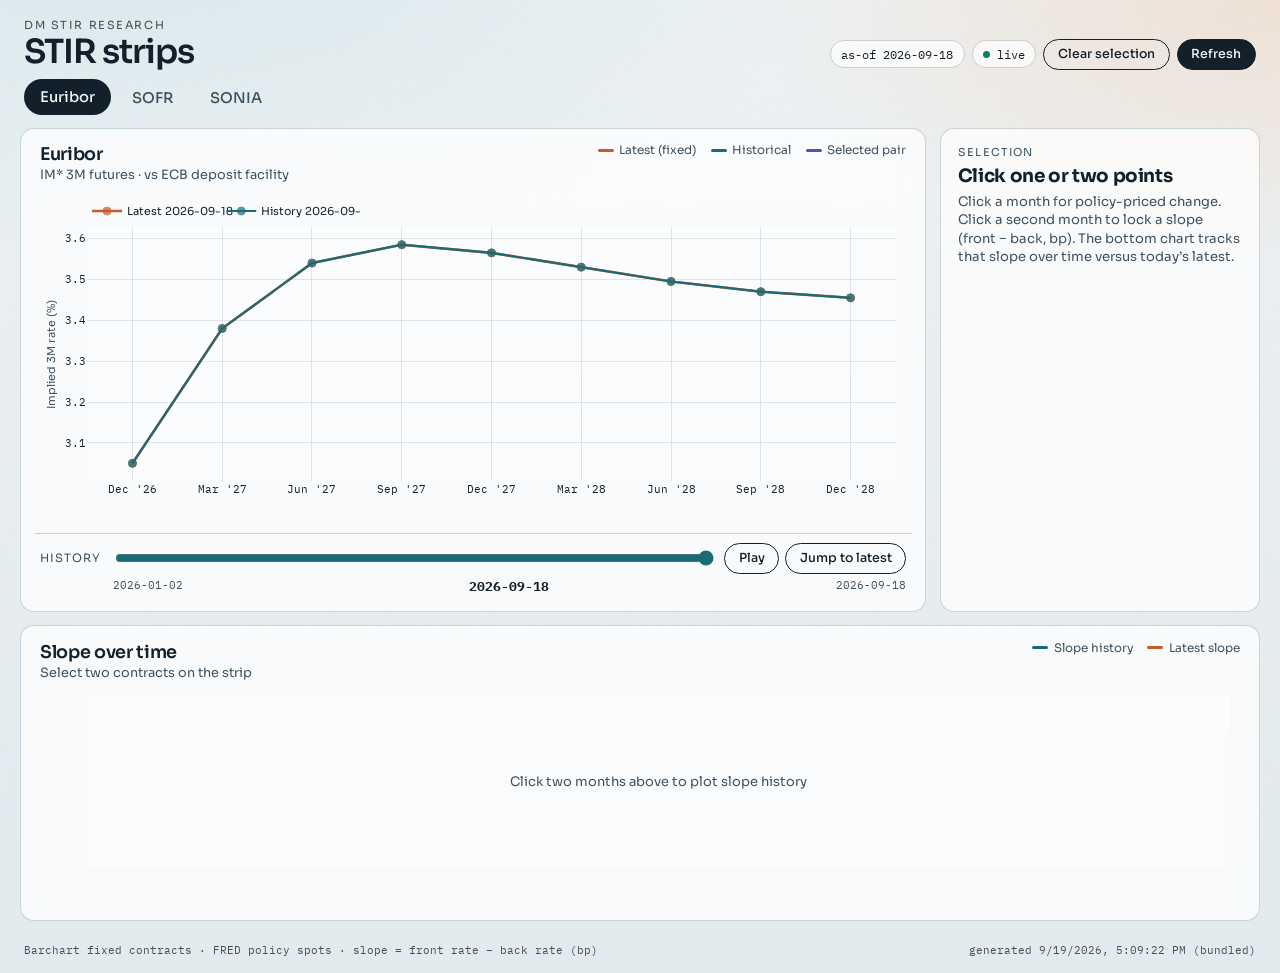
==== research/dashboard/stir-strips.html @ fd179f4f "Harden bundled dashboard; document working Cloudflare URLs only Co-authored-by: ALILODHI-cloud <ALIL" ====
<!DOCTYPE html>
<html lang="en">
<head>
  <meta charset="utf-8" />
  <meta name="viewport" content="width=device-width, initial-scale=1" />
  <title>STIR strips — live</title>
  <link rel="preconnect" href="https://fonts.googleapis.com" />
  <link rel="preconnect" href="https://fonts.gstatic.com" crossorigin />
  <link href="https://fonts.googleapis.com/css2?family=IBM+Plex+Mono:wght@400;500;600&family=Sora:wght@400;500;600;700&display=swap" rel="stylesheet" />
  <script src="https://cdn.plot.ly/plotly-2.35.2.min.js"></script>
<style>
:root {
  --ink: #12202c;
  --ink-soft: #3d5160;
  --paper: #eef2f4;
  --paper-2: #e3eaee;
  --line: #c5d0d8;
  --latest: #c45c26;
  --hist: #1a6b7a;
  --pair: #5b4db8;
  --accent: #0e7c66;
  --warn: #9b2c2c;
  --card: rgba(255, 255, 255, 0.72);
  --mono: "IBM Plex Mono", ui-monospace, monospace;
  --sans: "Sora", system-ui, sans-serif;
  --radius: 14px;
}

* { box-sizing: border-box; }

html, body {
  margin: 0;
  min-height: 100%;
  color: var(--ink);
  font-family: var(--sans);
  background:
    radial-gradient(1400px 700px at 8% -12%, #d7e8ec 0%, transparent 55%),
    radial-gradient(1100px 560px at 100% 0%, #f0e2d6 0%, transparent 48%),
    linear-gradient(180deg, var(--paper) 0%, var(--paper-2) 100%);
}

.grain {
  pointer-events: none;
  position: fixed;
  inset: 0;
  opacity: 0.035;
  background-image: url("data:image/svg+xml,%3Csvg viewBox='0 0 200 200' xmlns='http://www.w3.org/2000/svg'%3E%3Cfilter id='n'%3E%3CfeTurbulence type='fractalNoise' baseFrequency='0.85' numOctaves='4' stitchTiles='stitch'/%3E%3C/filter%3E%3Crect width='100%25' height='100%25' filter='url(%23n)'/%3E%3C/svg%3E");
  z-index: 0;
}

.top, .tabs, .stage, .foot { position: relative; z-index: 1; }

.top {
  display: flex;
  justify-content: space-between;
  align-items: flex-end;
  gap: 1.5rem;
  padding: 1.1rem 1.5rem 0.65rem;
}

.eyebrow {
  margin: 0 0 0.2rem;
  font-size: 0.7rem;
  letter-spacing: 0.14em;
  text-transform: uppercase;
  color: var(--ink-soft);
}

.brand-block h1 {
  margin: 0;
  font-size: clamp(1.6rem, 2.6vw, 2.2rem);
  font-weight: 600;
  letter-spacing: -0.03em;
  line-height: 1.05;
}

.top-meta { display: flex; gap: 0.45rem; align-items: center; flex-wrap: wrap; }

.pill {
  font-family: var(--mono);
  font-size: 0.72rem;
  padding: 0.35rem 0.65rem;
  border: 1px solid var(--line);
  border-radius: 999px;
  background: var(--card);
  backdrop-filter: blur(8px);
}

.pill.live { display: inline-flex; align-items: center; gap: 0.4rem; }
.pill.live .dot {
  width: 0.45rem; height: 0.45rem; border-radius: 50%;
  background: var(--accent);
  box-shadow: 0 0 0 0 rgba(14, 124, 102, 0.5);
  animation: pulse 2s infinite;
}
.pill.live.stale .dot { background: #b45309; animation: none; }

@keyframes pulse {
  0% { box-shadow: 0 0 0 0 rgba(14, 124, 102, 0.45); }
  70% { box-shadow: 0 0 0 8px rgba(14, 124, 102, 0); }
  100% { box-shadow: 0 0 0 0 rgba(14, 124, 102, 0); }
}

.btn {
  font-family: var(--sans);
  font-size: 0.78rem;
  font-weight: 500;
  border: 1px solid var(--ink);
  background: var(--ink);
  color: #f5f7f8;
  border-radius: 999px;
  padding: 0.4rem 0.85rem;
  cursor: pointer;
}
.btn:hover { opacity: 0.9; }
.btn.ghost { background: transparent; color: var(--ink); }
.btn:disabled { opacity: 0.4; cursor: default; }

.tabs {
  display: flex;
  gap: 0.3rem;
  padding: 0 1.5rem 0.75rem;
}

.tab {
  font-family: var(--sans);
  font-size: 0.92rem;
  font-weight: 500;
  border: none;
  background: transparent;
  color: var(--ink-soft);
  padding: 0.55rem 1rem;
  border-radius: 999px;
  cursor: pointer;
  transition: background 160ms ease, color 160ms ease, transform 160ms ease;
}
.tab:hover { color: var(--ink); background: rgba(255,255,255,0.45); }
.tab.active {
  background: var(--ink);
  color: #f3f6f7;
  transform: translateY(-1px);
}

/* Wide horizontal layout: strip | side, then slope full width */
.stage {
  display: grid;
  grid-template-columns: minmax(0, 1fr) 320px;
  grid-template-rows: auto auto;
  grid-template-areas:
    "strip side"
    "slope slope";
  gap: 0.85rem;
  padding: 0 1.25rem 1rem;
  width: 100%;
  max-width: none;
}

.strip-panel { grid-area: strip; }
.side { grid-area: side; }
.slope-panel { grid-area: slope; }

.chart-panel, .side {
  background: var(--card);
  border: 1px solid rgba(197, 208, 216, 0.9);
  border-radius: var(--radius);
  backdrop-filter: blur(10px);
}

.chart-panel {
  padding: 0.75rem 0.85rem 0.85rem;
  display: flex;
  flex-direction: column;
  min-height: 0;
}

.strip-panel { min-height: 460px; }
.slope-panel { min-height: 280px; }

.chart-head {
  display: flex;
  justify-content: space-between;
  align-items: flex-start;
  gap: 1rem;
  padding: 0.15rem 0.35rem 0.35rem;
}
.chart-head h2 {
  margin: 0;
  font-size: 1.1rem;
  font-weight: 600;
  letter-spacing: -0.02em;
}
.sub { margin: 0.15rem 0 0; color: var(--ink-soft); font-size: 0.8rem; }

.legend { display: flex; gap: 0.9rem; font-size: 0.74rem; color: var(--ink-soft); flex-wrap: wrap; }
.leg { display: inline-flex; align-items: center; gap: 0.35rem; }
.leg i { width: 1rem; height: 3px; border-radius: 2px; display: inline-block; }
.leg.latest i { background: var(--latest); }
.leg.hist i { background: var(--hist); }
.leg.pair i { background: var(--pair); }

.chart { flex: 1; min-height: 340px; width: 100%; }
.slope-chart { min-height: 220px; }

.slider-row {
  display: grid;
  grid-template-columns: auto 1fr auto;
  grid-template-areas:
    "label slider transport"
    ". dates dates";
  gap: 0.3rem 0.75rem;
  align-items: center;
  padding: 0.55rem 0.35rem 0.1rem;
  border-top: 1px solid var(--line);
  margin-top: 0.25rem;
}
.slider-row label {
  grid-area: label;
  font-size: 0.72rem;
  text-transform: uppercase;
  letter-spacing: 0.08em;
  color: var(--ink-soft);
}
#dateSlider { grid-area: slider; width: 100%; accent-color: var(--hist); }
.slider-dates {
  grid-area: dates;
  display: flex;
  justify-content: space-between;
  font-family: var(--mono);
  font-size: 0.7rem;
  color: var(--ink-soft);
}
.slider-dates strong { color: var(--ink); font-size: 0.8rem; }
.transport { grid-area: transport; display: flex; gap: 0.35rem; }

.side { padding: 1rem 1.05rem; overflow: auto; max-height: 560px; }
.side-eyebrow {
  margin: 0;
  font-size: 0.68rem;
  letter-spacing: 0.12em;
  text-transform: uppercase;
  color: var(--ink-soft);
}
.side h3 {
  margin: 0.3rem 0 0.4rem;
  font-size: 1.15rem;
  letter-spacing: -0.02em;
}
.side-hint { margin: 0; color: var(--ink-soft); font-size: 0.82rem; line-height: 1.4; }
.side-body.hidden { display: none; }
.side-body { margin-top: 0.85rem; animation: fadeIn 220ms ease; }

@keyframes fadeIn {
  from { opacity: 0; transform: translateY(6px); }
  to { opacity: 1; transform: none; }
}

.kv {
  display: grid;
  grid-template-columns: auto 1fr;
  gap: 0.3rem 0.7rem;
  font-size: 0.8rem;
  padding-bottom: 0.75rem;
  border-bottom: 1px solid var(--line);
  margin-bottom: 0.75rem;
}
.kv span { color: var(--ink-soft); }
.kv strong { font-family: var(--mono); font-weight: 500; text-align: right; font-size: 0.78rem; }

.block { margin-bottom: 0.85rem; }
.block h4 {
  margin: 0 0 0.4rem;
  font-size: 0.72rem;
  letter-spacing: 0.08em;
  text-transform: uppercase;
  color: var(--ink-soft);
}
.muted {
  font-family: var(--mono);
  text-transform: none;
  letter-spacing: 0;
  font-weight: 400;
  margin-left: 0.3rem;
}

.metric {
  display: flex;
  justify-content: space-between;
  gap: 0.75rem;
  padding: 0.28rem 0;
  font-size: 0.85rem;
}
.metric span { color: var(--ink-soft); }
.metric strong { font-family: var(--mono); font-weight: 500; }
.metric.accent strong { color: var(--hist); }
.metric.big { padding: 0.45rem 0; }
.metric.big strong { font-size: 1.25rem; letter-spacing: -0.02em; }

.block.delta {
  border-top: 1px solid var(--line);
  padding-top: 0.7rem;
}
.delta-note {
  margin: 0.3rem 0 0;
  font-size: 0.74rem;
  color: var(--ink-soft);
  line-height: 1.35;
}

.pos { color: var(--accent) !important; }
.neg { color: var(--warn) !important; }

.foot {
  display: flex;
  justify-content: space-between;
  gap: 1rem;
  padding: 0.35rem 1.5rem 1rem;
  font-size: 0.7rem;
  color: var(--ink-soft);
  font-family: var(--mono);
}

@media (max-width: 1100px) {
  .stage {
    grid-template-columns: 1fr;
    grid-template-areas:
      "strip"
      "side"
      "slope";
  }
  .side { max-height: none; }
}

</style>
</head>
<body>
  <div class="grain" aria-hidden="true"></div>
  <header class="top">
    <div class="brand-block">
      <p class="eyebrow">DM STIR research</p>
      <h1>STIR strips</h1>
    </div>
    <div class="top-meta">
      <div class="pill" id="asofPill">as-of —</div>
      <div class="pill live" id="livePill"><span class="dot"></span> live</div>
      <button type="button" class="btn ghost" id="clearSelBtn">Clear selection</button>
      <button type="button" class="btn" id="refreshBtn" title="Reload curves.json">Refresh</button>
    </div>
  </header>

  <nav class="tabs" role="tablist" aria-label="Curve">
    <button class="tab active" data-curve="EURIBOR" role="tab" aria-selected="true">Euribor</button>
    <button class="tab" data-curve="SOFR" role="tab" aria-selected="false">SOFR</button>
    <button class="tab" data-curve="SONIA" role="tab" aria-selected="false">SONIA</button>
  </nav>

  <main class="stage">
    <section class="chart-panel strip-panel">
      <div class="chart-head">
        <div>
          <h2 id="curveTitle">Euribor</h2>
          <p class="sub" id="curveSub">3M futures · rate %</p>
        </div>
        <div class="legend">
          <span class="leg latest"><i></i> Latest (fixed)</span>
          <span class="leg hist"><i></i> Historical</span>
          <span class="leg pair"><i></i> Selected pair</span>
        </div>
      </div>
      <div id="chart" class="chart"></div>
      <div class="slider-row">
        <label for="dateSlider">History</label>
        <input type="range" id="dateSlider" min="0" max="1" value="1" step="1" />
        <div class="slider-dates">
          <span id="sliderStart">—</span>
          <strong id="sliderDate">—</strong>
          <span id="sliderEnd">—</span>
        </div>
        <div class="transport">
          <button type="button" class="btn ghost" id="playBtn">Play</button>
          <button type="button" class="btn ghost" id="toLatestBtn">Jump to latest</button>
        </div>
      </div>
    </section>

    <aside class="side" id="sidePanel">
      <p class="side-eyebrow" id="sideEyebrow">Selection</p>
      <h3 id="sideTitle">Click one or two points</h3>
      <p class="side-hint" id="sideHint">
        Click a month for policy-priced change. Click a second month to lock a
        slope (front − back, bp). The bottom chart tracks that slope over time
        versus today’s latest.
      </p>

      <div id="sideSingle" class="side-body hidden">
        <div class="kv">
          <span>Symbol</span><strong id="kvSymbol">—</strong>
          <span>Contract</span><strong id="kvContract">—</strong>
          <span>Policy</span><strong id="kvPolicy">—</strong>
        </div>
        <div class="block">
          <h4>Latest <span id="blkLatestDate" class="muted"></span></h4>
          <div class="metric"><span>Implied 3M rate</span><strong id="mLatestRate">—</strong></div>
          <div class="metric"><span>Policy spot</span><strong id="mLatestSpot">—</strong></div>
          <div class="metric accent"><span>Cumul. vs policy</span><strong id="mLatestCumul">—</strong></div>
        </div>
        <div class="block">
          <h4>Historical <span id="blkHistDate" class="muted"></span></h4>
          <div class="metric"><span>Implied 3M rate</span><strong id="mHistRate">—</strong></div>
          <div class="metric"><span>Policy spot then</span><strong id="mHistSpot">—</strong></div>
          <div class="metric accent"><span>Cumul. vs policy then</span><strong id="mHistCumul">—</strong></div>
        </div>
        <div class="block delta">
          <h4>Δ priced change</h4>
          <div class="metric big"><span>Difference</span><strong id="mDiff">—</strong></div>
          <p class="delta-note" id="deltaNote"></p>
        </div>
      </div>

      <div id="sidePair" class="side-body hidden">
        <div class="kv">
          <span>Front</span><strong id="kvFront">—</strong>
          <span>Back</span><strong id="kvBack">—</strong>
          <span>Convention</span><strong>front − back (bp)</strong>
        </div>
        <div class="block">
          <h4>Slope on latest curve <span id="blkSlopeLatestDate" class="muted"></span></h4>
          <div class="metric big"><span>Latest slope</span><strong id="mSlopeLatest">—</strong></div>
        </div>
        <div class="block">
          <h4>Slope on historical date <span id="blkSlopeHistDate" class="muted"></span></h4>
          <div class="metric big"><span>Historical slope</span><strong id="mSlopeHist">—</strong></div>
        </div>
        <div class="block delta">
          <h4>Δ slope (latest − historical)</h4>
          <div class="metric big"><span>Change</span><strong id="mSlopeDiff">—</strong></div>
          <p class="delta-note" id="slopeNote"></p>
        </div>
      </div>
    </aside>

    <section class="chart-panel slope-panel">
      <div class="chart-head">
        <div>
          <h2 id="slopeTitle">Slope over time</h2>
          <p class="sub" id="slopeSub">Select two contracts on the strip</p>
        </div>
        <div class="legend">
          <span class="leg hist"><i></i> Slope history</span>
          <span class="leg latest"><i></i> Latest slope</span>
        </div>
      </div>
      <div id="slopeChart" class="chart slope-chart"></div>
    </section>
  </main>

  <footer class="foot">
    <span id="footSource">Barchart fixed contracts · FRED policy spots · slope = front rate − back rate (bp)</span>
    <span id="footUpdated">—</span>
  </footer>
<script type="application/json" id="embedded-curves">{"generated_at":"2026-09-19T17:09:22.629319+00:00","asof":"2026-09-18","curves":{"SOFR":{"root":"SQ","label":"SOFR","policy_name":"SOFR overnight","policy_id":"SOFR","contracts":["U26","V26","X26","Z26","H27","M27","U27","Z27","H28","M28","U28","Z28"],"symbols":{"U26":"SQU26","V26":"SQV26","X26":"SQX26","Z26":"SQZ26","H27":"SQH27","M27":"SQM27","U27":"SQU27","Z27":"SQZ27","H28":"SQH28","M28":"SQM28","U28":"SQU28","Z28":"SQZ28"},"sessions":["2026-01-02","2026-01-05","2026-01-06","2026-01-07","2026-01-08","2026-01-09","2026-01-12","2026-01-13","2026-01-14","2026-01-15","2026-01-16","2026-01-20","2026-01-21","2026-01-22","2026-01-23","2026-01-26","2026-01-27","2026-01-28","2026-01-29","2026-01-30","2026-02-02","2026-02-03","2026-02-04","2026-02-05","2026-02-06","2026-02-09","2026-02-10","2026-02-11","2026-02-12","2026-02-13","2026-02-17","2026-02-18","2026-02-19","2026-02-20","2026-02-23","2026-02-24","2026-02-25","2026-02-26","2026-02-27","2026-03-02","2026-03-03","2026-03-04","2026-03-05","2026-03-06","2026-03-09","2026-03-10","2026-03-11","2026-03-12","2026-03-13","2026-03-16","2026-03-17","2026-03-18","2026-03-19","2026-03-20","2026-03-23","2026-03-24","2026-03-25","2026-03-26","2026-03-27","2026-03-30","2026-03-31","2026-04-01","2026-04-02","2026-04-03","2026-04-06","2026-04-07","2026-04-08","2026-04-09","2026-04-10","2026-04-13","2026-04-14","2026-04-15","2026-04-16","2026-04-17","2026-04-20","2026-04-21","2026-04-22","2026-04-23","2026-04-24","2026-04-27","2026-04-28","2026-04-29","2026-04-30","2026-05-01","2026-05-04","2026-05-05","2026-05-06","2026-05-07","2026-05-08","2026-05-11","2026-05-12","2026-05-13","2026-05-14","2026-05-15","2026-05-18","2026-05-19","2026-05-20","2026-05-21","2026-05-22","2026-05-26","2026-05-27","2026-05-28","2026-05-29","2026-06-01","2026-06-02","2026-06-03","2026-06-04","2026-06-05","2026-06-08","2026-06-09","2026-06-10","2026-06-11","2026-06-12","2026-06-15","2026-06-16","2026-06-17","2026-06-18","2026-06-22","2026-06-23","2026-06-24","2026-06-25","2026-06-26","2026-06-29","2026-06-30","2026-07-01","2026-07-02","2026-07-06","2026-07-07","2026-07-08","2026-07-09","2026-07-10","2026-07-13","2026-07-14","2026-07-15","2026-07-16","2026-07-17","2026-07-20","2026-07-21","2026-07-22","2026-07-23","2026-07-24","2026-07-27","2026-07-28","2026-07-29","2026-07-30","2026-07-31","2026-08-03","2026-08-04","2026-08-05","2026-08-06","2026-08-07","2026-08-10","2026-08-11","2026-08-12","2026-08-13","2026-08-14","2026-08-17","2026-08-18","2026-08-19","2026-08-20","2026-08-21","2026-08-24","2026-08-25","2026-08-26","2026-08-27","2026-08-28","2026-08-31","2026-09-01","2026-09-02","2026-09-03","2026-09-04","2026-09-08","2026-09-09","2026-09-10","2026-09-11","2026-09-14","2026-09-15","2026-09-16","2026-09-17","2026-09-18"],"asof":"2026-09-18","spot":{"2026-01-02":3.75,"2026-01-05":3.7,"2026-01-06":3.66,"2026-01-07":3.65,"2026-01-08":3.64,"2026-01-09":3.64,"2026-01-12":3.64,"2026-01-13":3.65,"2026-01-14":3.64,"2026-01-15":3.66,"2026-01-16":3.65,"2026-01-20":3.64,"2026-01-21":3.63,"2026-01-22":3.64,"2026-01-23":3.65,"2026-01-26":3.66,"2026-01-27":3.66,"2026-01-28":3.64,"2026-01-29":3.65,"2026-01-30":3.68,"2026-02-02":3.69,"2026-02-03":3.69,"2026-02-04":3.65,"2026-02-05":3.65,"2026-02-06":3.64,"2026-02-09":3.63,"2026-02-10":3.65,"2026-02-11":3.65,"2026-02-12":3.65,"2026-02-13":3.66,"2026-02-17":3.71,"2026-02-18":3.73,"2026-02-19":3.67,"2026-02-20":3.66,"2026-02-23":3.66,"2026-02-24":3.67,"2026-02-25":3.67,"2026-02-26":3.67,"2026-02-27":3.68,"2026-03-02":3.71,"2026-03-03":3.7,"2026-03-04":3.67,"2026-03-05":3.66,"2026-03-06":3.65,"2026-03-09":3.65,"2026-03-10":3.64,"2026-03-11":3.64,"2026-03-12":3.65,"2026-03-13":3.65,"2026-03-16":3.7,"2026-03-17":3.65,"2026-03-18":3.62,"2026-03-19":3.62,"2026-03-20":3.62,"2026-03-23":3.62,"2026-03-24":3.63,"2026-03-25":3.64,"2026-03-26":3.65,"2026-03-27":3.63,"2026-03-30":3.63,"2026-03-31":3.68,"2026-04-01":3.65,"2026-04-02":3.66,"2026-04-03":null,"2026-04-06":3.65,"2026-04-07":3.62,"2026-04-08":3.59,"2026-04-09":3.57,"2026-04-10":3.61,"2026-04-13":3.63,"2026-04-14":3.66,"2026-04-15":3.72,"2026-04-16":3.67,"2026-04-17":3.65,"2026-04-20":3.63,"2026-04-21":3.63,"2026-04-22":3.64,"2026-04-23":3.65,"2026-04-24":3.66,"2026-04-27":3.66,"2026-04-28":3.64,"2026-04-29":3.63,"2026-04-30":3.66,"2026-05-01":3.64,"2026-05-04":3.63,"2026-05-05":3.62,"2026-05-06":3.61,"2026-05-07":3.6,"2026-05-08":3.6,"2026-05-11":3.6,"2026-05-12":3.6,"2026-05-13":3.59,"2026-05-14":3.56,"2026-05-15":3.55,"2026-05-18":3.53,"2026-05-19":3.51,"2026-05-20":3.5,"2026-05-21":3.51,"2026-05-22":3.55,"2026-05-26":3.63,"2026-05-27":3.63,"2026-05-28":3.62,"2026-05-29":3.63,"2026-06-01":3.65,"2026-06-02":3.63,"2026-06-03":3.61,"2026-06-04":3.62,"2026-06-05":3.63,"2026-06-08":3.63,"2026-06-09":3.6,"2026-06-10":3.59,"2026-06-11":3.6,"2026-06-12":3.65,"2026-06-15":3.69,"2026-06-16":3.63,"2026-06-17":3.63,"2026-06-18":3.62,"2026-06-22":3.61,"2026-06-23":3.62,"2026-06-24":3.62,"2026-06-25":3.64,"2026-06-26":3.62,"2026-06-29":3.62,"2026-06-30":3.68,"2026-07-01":3.66,"2026-07-02":3.64,"2026-07-06":3.63,"2026-07-07":3.62,"2026-07-08":3.58,"2026-07-09":3.53,"2026-07-10":3.55,"2026-07-13":3.6,"2026-07-14":3.63,"2026-07-15":3.64,"2026-07-16":3.62,"2026-07-17":3.59,"2026-07-20":3.57,"2026-07-21":3.61,"2026-07-22":3.62,"2026-07-23":3.64,"2026-07-24":3.64,"2026-07-27":3.64,"2026-07-28":3.65,"2026-07-29":3.65,"2026-07-30":3.65,"2026-07-31":3.66,"2026-08-03":3.65,"2026-08-04":3.66,"2026-08-05":3.64,"2026-08-06":3.65,"2026-08-07":3.62,"2026-08-10":3.63,"2026-08-11":3.64,"2026-08-12":3.62,"2026-08-13":3.62,"2026-08-14":3.62,"2026-08-17":3.66,"2026-08-18":3.65,"2026-08-19":3.62,"2026-08-20":3.63,"2026-08-21":3.65,"2026-08-24":3.65,"2026-08-25":3.66,"2026-08-26":3.64,"2026-08-27":3.64,"2026-08-28":3.65,"2026-08-31":3.68,"2026-09-01":3.66,"2026-09-02":3.65,"2026-09-03":3.66,"2026-09-04":3.65,"2026-09-08":3.64,"2026-09-09":3.64,"2026-09-10":3.62,"2026-09-11":3.62,"2026-09-14":3.62,"2026-09-15":3.64,"2026-09-16":3.62,"2026-09-17":3.85,"2026-09-18":3.85},"rates":{"2026-01-02":{"U26":3.16,"Z26":3.115,"H27":3.125,"M27":3.16,"U27":3.215,"Z27":3.28,"H28":3.345,"M28":3.41,"U28":3.465,"Z28":3.52},"2026-01-05":{"U26":3.145,"Z26":3.095,"H27":3.1,"M27":3.135,"U27":3.185,"Z27":3.25,"H28":3.315,"M28":3.375,"U28":3.435,"Z28":3.49},"2026-01-06":{"U26":3.175,"Z26":3.12,"H27":3.12,"M27":3.15,"U27":3.2,"Z27":3.26,"H28":3.32,"M28":3.38,"U28":3.435,"Z28":3.49},"2026-01-07":{"U26":3.17,"Z26":3.11,"H27":3.11,"M27":3.135,"U27":3.18,"Z27":3.235,"H28":3.295,"M28":3.35,"U28":3.405,"Z28":3.455},"2026-01-08":{"U26":3.19,"Z26":3.13,"H27":3.135,"M27":3.165,"U27":3.215,"Z27":3.275,"H28":3.335,"M28":3.395,"U28":3.45,"Z28":3.505},"2026-01-09":{"U26":3.245,"Z26":3.185,"H27":3.185,"M27":3.215,"U27":3.26,"Z27":3.315,"H28":3.37,"M28":3.425,"U28":3.475,"Z28":3.52},"2026-01-12":{"U26":3.26,"Z26":3.19,"H27":3.19,"M27":3.22,"U27":3.27,"Z27":3.325,"H28":3.38,"M28":3.435,"U28":3.49,"Z28":3.54},"2026-01-13":{"U26":3.245,"Z26":3.17,"H27":3.165,"M27":3.19,"U27":3.235,"Z27":3.29,"H28":3.345,"M28":3.4,"U28":3.455,"Z28":3.505},"2026-01-14":{"U26":3.23,"Z26":3.155,"H27":3.145,"M27":3.17,"U27":3.21,"Z27":3.26,"H28":3.32,"M28":3.375,"U28":3.425,"Z28":3.475},"2026-01-15":{"U26":3.29,"Z26":3.225,"H27":3.22,"M27":3.245,"U27":3.285,"Z27":3.33,"H28":3.38,"M28":3.43,"U28":3.48,"Z28":3.525},"2026-01-16":{"U26":3.325,"Z26":3.265,"H27":3.27,"M27":3.3,"U27":3.34,"Z27":3.39,"H28":3.445,"M28":3.5,"U28":3.55,"Z28":3.595},"2026-01-20":{"U26":3.305,"Z26":3.25,"H27":3.26,"M27":3.295,"U27":3.34,"Z27":3.395,"H28":3.455,"M28":3.515,"U28":3.57,"Z28":3.62},"2026-01-21":{"U26":3.32,"Z26":3.265,"H27":3.27,"M27":3.3,"U27":3.345,"Z27":3.395,"H28":3.45,"M28":3.505,"U28":3.555,"Z28":3.6},"2026-01-22":{"U26":3.335,"Z26":3.285,"H27":3.295,"M27":3.325,"U27":3.365,"Z27":3.415,"H28":3.47,"M28":3.52,"U28":3.57,"Z28":3.62},"2026-01-23":{"U26":3.32,"Z26":3.265,"H27":3.275,"M27":3.31,"U27":3.355,"Z27":3.405,"H28":3.46,"M28":3.51,"U28":3.56,"Z28":3.61},"2026-01-26":{"U26":3.31,"Z26":3.25,"H27":3.26,"M27":3.295,"U27":3.34,"Z27":3.385,"H28":3.435,"M28":3.49,"U28":3.54,"Z28":3.585},"2026-01-27":{"U26":3.28,"Z26":3.22,"H27":3.23,"M27":3.265,"U27":3.31,"Z27":3.36,"H28":3.415,"M28":3.475,"U28":3.53,"Z28":3.58},"2026-01-28":{"U26":3.3,"Z26":3.24,"H27":3.25,"M27":3.285,"U27":3.33,"Z27":3.38,"H28":3.44,"M28":3.495,"U28":3.55,"Z28":3.605},"2026-01-29":{"U26":3.275,"Z26":3.21,"H27":3.215,"M27":3.245,"U27":3.285,"Z27":3.33,"H28":3.385,"M28":3.445,"U28":3.5,"Z28":3.55},"2026-01-30":{"U26":3.245,"Z26":3.175,"H27":3.18,"M27":3.21,"U27":3.255,"Z27":3.305,"H28":3.365,"M28":3.425,"U28":3.485,"Z28":3.54},"2026-02-02":{"U26":3.285,"Z26":3.22,"H27":3.23,"M27":3.26,"U27":3.305,"Z27":3.355,"H28":3.41,"M28":3.47,"U28":3.525,"Z28":3.58},"2026-02-03":{"U26":3.29,"Z26":3.225,"H27":3.235,"M27":3.265,"U27":3.31,"Z27":3.36,"H28":3.415,"M28":3.475,"U28":3.53,"Z28":3.585},"2026-02-04":{"U26":3.28,"Z26":3.21,"H27":3.215,"M27":3.25,"U27":3.295,"Z27":3.345,"H28":3.405,"M28":3.465,"U28":3.525,"Z28":3.58},"2026-02-05":{"U26":3.195,"Z26":3.125,"H27":3.13,"M27":3.16,"U27":3.2,"Z27":3.25,"H28":3.31,"M28":3.375,"U28":3.435,"Z28":3.49},"2026-02-06":{"U26":3.21,"Z26":3.135,"H27":3.14,"M27":3.17,"U27":3.215,"Z27":3.265,"H28":3.325,"M28":3.385,"U28":3.445,"Z28":3.5},"2026-02-09":{"U26":3.195,"Z26":3.12,"H27":3.125,"M27":3.155,"U27":3.195,"Z27":3.245,"H28":3.305,"M28":3.365,"U28":3.42,"Z28":3.475},"2026-02-10":{"U26":3.175,"Z26":3.095,"H27":3.09,"M27":3.115,"U27":3.15,"Z27":3.195,"H28":3.25,"M28":3.31,"U28":3.37,"Z28":3.425},"2026-02-11":{"U26":3.245,"Z26":3.16,"H27":3.145,"M27":3.16,"U27":3.195,"Z27":3.24,"H28":3.295,"M28":3.355,"U28":3.41,"Z28":3.46},"2026-02-12":{"U26":3.21,"Z26":3.105,"H27":3.08,"M27":3.09,"U27":3.115,"Z27":3.155,"H28":3.205,"M28":3.26,"U28":3.315,"Z28":3.365},"2026-02-13":{"U26":3.165,"Z26":3.04,"H27":3.005,"M27":3.01,"U27":3.04,"Z27":3.08,"H28":3.135,"M28":3.195,"U28":3.255,"Z28":3.305},"2026-02-17":{"U26":3.21,"Z26":3.08,"H27":3.035,"M27":3.03,"U27":3.05,"Z27":3.09,"H28":3.14,"M28":3.195,"U28":3.25,"Z28":3.305},"2026-02-18":{"U26":3.22,"Z26":3.1,"H27":3.06,"M27":3.06,"U27":3.08,"Z27":3.12,"H28":3.17,"M28":3.225,"U28":3.28,"Z28":3.335},"2026-02-19":{"U26":3.245,"Z26":3.12,"H27":3.075,"M27":3.07,"U27":3.09,"Z27":3.125,"H28":3.17,"M28":3.225,"U28":3.28,"Z28":3.33},"2026-02-20":{"U26":3.27,"Z26":3.14,"H27":3.09,"M27":3.075,"U27":3.085,"Z27":3.115,"H28":3.16,"M28":3.21,"U28":3.26,"Z28":3.31},"2026-02-23":{"U26":3.25,"Z26":3.1,"H27":3.03,"M27":3.005,"U27":3.01,"Z27":3.03,"H28":3.065,"M28":3.11,"U28":3.16,"Z28":3.21},"2026-02-24":{"U26":3.275,"Z26":3.13,"H27":3.065,"M27":3.035,"U27":3.03,"Z27":3.05,"H28":3.085,"M28":3.125,"U28":3.175,"Z28":3.225},"2026-02-25":{"U26":3.3,"Z26":3.16,"H27":3.1,"M27":3.075,"U27":3.075,"Z27":3.095,"H28":3.125,"M28":3.165,"U28":3.21,"Z28":3.255},"2026-02-26":{"U26":3.285,"Z26":3.135,"H27":3.07,"M27":3.04,"U27":3.04,"Z27":3.06,"H28":3.095,"M28":3.135,"U28":3.18,"Z28":3.225},"2026-02-27":{"U26":3.225,"Z26":3.055,"H27":2.975,"M27":2.94,"U27":2.94,"Z27":2.96,"H28":3.0,"M28":3.045,"U28":3.09,"Z28":3.14},"2026-03-02":{"U26":3.32,"Z26":3.185,"H27":3.12,"M27":3.085,"U27":3.075,"Z27":3.085,"H28":3.115,"M28":3.155,"U28":3.2,"Z28":3.245},"2026-03-03":{"U26":3.345,"Z26":3.225,"H27":3.155,"M27":3.105,"U27":3.085,"Z27":3.085,"H28":3.11,"M28":3.15,"U28":3.195,"Z28":3.24},"2026-03-04":{"U26":3.39,"Z26":3.27,"H27":3.2,"M27":3.155,"U27":3.135,"Z27":3.14,"H28":3.16,"M28":3.195,"U28":3.235,"Z28":3.28},"2026-03-05":{"U26":3.43,"Z26":3.33,"H27":3.275,"M27":3.24,"U27":3.22,"Z27":3.22,"H28":3.24,"M28":3.27,"U28":3.31,"Z28":3.35},"2026-03-06":{"U26":3.375,"Z26":3.28,"H27":3.235,"M27":3.2,"U27":3.18,"Z27":3.18,"H28":3.205,"M28":3.24,"U28":3.285,"Z28":3.325},"2026-03-09":{"U26":3.425,"Z26":3.335,"H27":3.285,"M27":3.24,"U27":3.215,"Z27":3.21,"H28":3.225,"M28":3.26,"U28":3.3,"Z28":3.34},"2026-03-10":{"U26":3.4,"Z26":3.305,"H27":3.255,"M27":3.22,"U27":3.205,"Z27":3.205,"H28":3.225,"M28":3.26,"U28":3.3,"Z28":3.34},"2026-03-11":{"U26":3.465,"Z26":3.39,"H27":3.34,"M27":3.295,"U27":3.265,"Z27":3.255,"H28":3.27,"M28":3.295,"U28":3.33,"Z28":3.365},"2026-03-12":{"U26":3.58,"Z26":3.535,"H27":3.515,"M27":3.475,"U27":3.425,"Z27":3.395,"H28":3.39,"M28":3.405,"U28":3.43,"Z28":3.455},"2026-03-13":{"U26":3.56,"Z26":3.5,"H27":3.475,"M27":3.44,"U27":3.395,"Z27":3.37,"H28":3.37,"M28":3.39,"U28":3.415,"Z28":3.445},"2026-03-16":{"U26":3.525,"Z26":3.445,"H27":3.405,"M27":3.36,"U27":3.315,"Z27":3.29,"H28":3.295,"M28":3.32,"U28":3.35,"Z28":3.38},"2026-03-17":{"U26":3.52,"Z26":3.435,"H27":3.395,"M27":3.345,"U27":3.3,"Z27":3.275,"H28":3.28,"M28":3.3,"U28":3.33,"Z28":3.36},"2026-03-18":{"U26":3.59,"Z26":3.525,"H27":3.485,"M27":3.43,"U27":3.38,"Z27":3.35,"H28":3.35,"M28":3.37,"U28":3.395,"Z28":3.425},"2026-03-19":{"U26":3.72,"Z26":3.69,"H27":3.66,"M27":3.57,"U27":3.47,"Z27":3.41,"H28":3.4,"M28":3.415,"U28":3.44,"Z28":3.47},"2026-03-20":{"U26":3.79,"Z26":3.785,"H27":3.77,"M27":3.68,"U27":3.56,"Z27":3.485,"H28":3.48,"M28":3.505,"U28":3.535,"Z28":3.56},"2026-03-23":{"U26":3.725,"Z26":3.69,"H27":3.67,"M27":3.585,"U27":3.465,"Z27":3.39,"H28":3.4,"M28":3.44,"U28":3.48,"Z28":3.515},"2026-03-24":{"U26":3.82,"Z26":3.815,"H27":3.795,"M27":3.71,"U27":3.585,"Z27":3.5,"H28":3.495,"M28":3.52,"U28":3.55,"Z28":3.58},"2026-03-25":{"U26":3.765,"Z26":3.75,"H27":3.72,"M27":3.635,"U27":3.52,"Z27":3.44,"H28":3.435,"M28":3.455,"U28":3.485,"Z28":3.515},"2026-03-26":{"U26":3.83,"Z26":3.85,"H27":3.845,"M27":3.77,"U27":3.65,"Z27":3.56,"H28":3.55,"M28":3.57,"U28":3.595,"Z28":3.62},"2026-03-27":{"U26":3.76,"Z26":3.765,"H27":3.75,"M27":3.68,"U27":3.575,"Z27":3.505,"H28":3.505,"M28":3.535,"U28":3.57,"Z28":3.605},"2026-03-30":{"U26":3.69,"Z26":3.67,"H27":3.645,"M27":3.575,"U27":3.485,"Z27":3.425,"H28":3.43,"M28":3.465,"U28":3.5,"Z28":3.535},"2026-03-31":{"U26":3.665,"Z26":3.635,"H27":3.615,"M27":3.555,"U27":3.465,"Z27":3.405,"H28":3.405,"M28":3.435,"U28":3.47,"Z28":3.5},"2026-04-01":{"U26":3.665,"Z26":3.625,"H27":3.605,"M27":3.555,"U27":3.48,"Z27":3.43,"H28":3.44,"M28":3.47,"U28":3.5,"Z28":3.53},"2026-04-02":{"U26":3.665,"Z26":3.63,"H27":3.605,"M27":3.555,"U27":3.48,"Z27":3.43,"H28":3.435,"M28":3.465,"U28":3.495,"Z28":3.525},"2026-04-03":{"U26":3.7,"Z26":3.685,"H27":3.675,"M27":3.62,"U27":3.54,"Z27":3.48,"H28":3.48,"M28":3.505,"U28":3.53,"Z28":3.56},"2026-04-06":{"U26":3.715,"Z26":3.7,"H27":3.68,"M27":3.62,"U27":3.525,"Z27":3.465,"H28":3.465,"M28":3.495,"U28":3.525,"Z28":3.555},"2026-04-07":{"U26":3.695,"Z26":3.67,"H27":3.655,"M27":3.6,"U27":3.515,"Z27":3.455,"H28":3.46,"M28":3.49,"U28":3.52,"Z28":3.545},"2026-04-08":{"U26":3.675,"Z26":3.63,"H27":3.6,"M27":3.535,"U27":3.455,"Z27":3.4,"H28":3.4,"M28":3.43,"U28":3.46,"Z28":3.49},"2026-04-09":{"U26":3.66,"Z26":3.61,"H27":3.58,"M27":3.52,"U27":3.45,"Z27":3.4,"H28":3.405,"M28":3.43,"U28":3.46,"Z28":3.49},"2026-04-10":{"U26":3.67,"Z26":3.63,"H27":3.6,"M27":3.545,"U27":3.47,"Z27":3.42,"H28":3.42,"M28":3.45,"U28":3.48,"Z28":3.51},"2026-04-13":{"U26":3.655,"Z26":3.61,"H27":3.58,"M27":3.52,"U27":3.445,"Z27":3.395,"H28":3.395,"M28":3.42,"U28":3.455,"Z28":3.49,"V26":3.65},"2026-04-14":{"U26":3.645,"Z26":3.59,"H27":3.555,"M27":3.49,"U27":3.41,"Z27":3.355,"H28":3.35,"M28":3.375,"U28":3.41,"Z28":3.445,"V26":3.64},"2026-04-15":{"U26":3.645,"Z26":3.6,"H27":3.565,"M27":3.505,"U27":3.435,"Z27":3.385,"H28":3.385,"M28":3.41,"U28":3.445,"Z28":3.475,"V26":3.63},"2026-04-16":{"U26":3.645,"Z26":3.605,"H27":3.58,"M27":3.53,"U27":3.46,"Z27":3.41,"H28":3.41,"M28":3.435,"U28":3.465,"Z28":3.495,"V26":3.63},"2026-04-17":{"U26":3.58,"Z26":3.52,"H27":3.48,"M27":3.425,"U27":3.36,"Z27":3.32,"H28":3.325,"M28":3.355,"U28":3.395,"Z28":3.435,"V26":3.565},"2026-04-20":{"U26":3.6,"Z26":3.535,"H27":3.49,"M27":3.435,"U27":3.37,"Z27":3.33,"H28":3.335,"M28":3.365,"U28":3.4,"Z28":3.44,"V26":3.585},"2026-04-21":{"U26":3.64,"Z26":3.605,"H27":3.58,"M27":3.53,"U27":3.46,"Z27":3.41,"H28":3.405,"M28":3.43,"U28":3.46,"Z28":3.495,"V26":3.625},"2026-04-22":{"U26":3.645,"Z26":3.62,"H27":3.6,"M27":3.55,"U27":3.48,"Z27":3.43,"H28":3.42,"M28":3.44,"U28":3.47,"Z28":3.5,"V26":3.63},"2026-04-23":{"U26":3.645,"Z26":3.64,"H27":3.64,"M27":3.605,"U27":3.53,"Z27":3.47,"H28":3.46,"M28":3.475,"U28":3.505,"Z28":3.535,"V26":3.64},"2026-04-24":{"U26":3.615,"Z26":3.59,"H27":3.58,"M27":3.55,"U27":3.49,"Z27":3.44,"H28":3.43,"M28":3.45,"U28":3.485,"Z28":3.52,"V26":3.61},"2026-04-27":{"U26":3.635,"Z26":3.62,"H27":3.61,"M27":3.58,"U27":3.52,"Z27":3.47,"H28":3.46,"M28":3.48,"U28":3.51,"Z28":3.545,"V26":3.63},"2026-04-28":{"U26":3.65,"Z26":3.655,"H27":3.665,"M27":3.645,"U27":3.585,"Z27":3.53,"H28":3.515,"M28":3.53,"U28":3.555,"Z28":3.58,"V26":3.645},"2026-04-29":{"U26":3.69,"Z26":3.745,"H27":3.8,"M27":3.795,"U27":3.72,"Z27":3.645,"H28":3.61,"M28":3.605,"U28":3.62,"Z28":3.645,"V26":3.705},"2026-04-30":{"U26":3.65,"Z26":3.69,"H27":3.74,"M27":3.73,"U27":3.665,"Z27":3.595,"H28":3.57,"M28":3.57,"U28":3.59,"Z28":3.615,"V26":3.665},"2026-05-01":{"U26":3.655,"Z26":3.705,"H27":3.75,"M27":3.735,"U27":3.67,"Z27":3.605,"H28":3.575,"M28":3.575,"U28":3.59,"Z28":3.615,"V26":3.67},"2026-05-04":{"U26":3.705,"Z26":3.795,"H27":3.86,"M27":3.845,"U27":3.775,"Z27":3.7,"H28":3.66,"M28":3.65,"U28":3.665,"Z28":3.685,"V26":3.735},"2026-05-05":{"U26":3.685,"Z26":3.77,"H27":3.83,"M27":3.815,"U27":3.75,"Z27":3.675,"H28":3.635,"M28":3.63,"U28":3.645,"Z28":3.67,"V26":3.72},"2026-05-06":{"U26":3.65,"Z26":3.7,"H27":3.735,"M27":3.715,"U27":3.655,"Z27":3.595,"H28":3.565,"M28":3.57,"U28":3.59,"Z28":3.615,"V26":3.685},"2026-05-07":{"U26":3.675,"Z26":3.74,"H27":3.795,"M27":3.785,"U27":3.735,"Z27":3.675,"H28":3.64,"M28":3.635,"U28":3.645,"Z28":3.665,"V26":3.71},"2026-05-08":{"U26":3.66,"Z26":3.705,"H27":3.75,"M27":3.74,"U27":3.695,"Z27":3.64,"H28":3.615,"M28":3.615,"U28":3.625,"Z28":3.64,"V26":3.685},"2026-05-11":{"U26":3.695,"Z26":3.75,"H27":3.805,"M27":3.805,"U27":3.76,"Z27":3.7,"H28":3.67,"M28":3.67,"U28":3.68,"Z28":3.695,"V26":3.72},"2026-05-12":{"U26":3.705,"Z26":3.795,"H27":3.875,"M27":3.885,"U27":3.84,"Z27":3.775,"H28":3.735,"M28":3.73,"U28":3.74,"Z28":3.755,"V26":3.745},"2026-05-13":{"U26":3.715,"Z26":3.795,"H27":3.865,"M27":3.875,"U27":3.84,"Z27":3.785,"H28":3.75,"M28":3.745,"U28":3.755,"Z28":3.77,"V26":3.755},"2026-05-14":{"U26":3.72,"Z26":3.8,"H27":3.865,"M27":3.875,"U27":3.84,"Z27":3.785,"H28":3.75,"M28":3.745,"U28":3.755,"Z28":3.77,"V26":3.76},"2026-05-15":{"U26":3.74,"Z26":3.86,"H27":3.97,"M27":4.01,"U27":3.995,"Z27":3.945,"H28":3.91,"M28":3.905,"U28":3.915,"Z28":3.925,"V26":3.785},"2026-05-18":{"U26":3.75,"Z26":3.87,"H27":3.98,"M27":4.025,"U27":4.015,"Z27":3.975,"H28":3.945,"M28":3.94,"U28":3.95,"Z28":3.96,"V26":3.795,"X26":3.84},"2026-05-19":{"U26":3.78,"Z26":3.915,"H27":4.03,"M27":4.07,"U27":4.055,"Z27":4.01,"H28":3.98,"M28":3.98,"U28":3.995,"Z28":4.01,"V26":3.83,"X26":3.875},"2026-05-20":{"U26":3.735,"Z26":3.84,"H27":3.925,"M27":3.95,"U27":3.93,"Z27":3.885,"H28":3.855,"M28":3.86,"U28":3.88,"Z28":3.9,"V26":3.785,"X26":3.82},"2026-05-21":{"U26":3.785,"Z26":3.9,"H27":3.995,"M27":4.015,"U27":3.98,"Z27":3.925,"H28":3.89,"M28":3.89,"U28":3.905,"Z28":3.92,"V26":3.835,"X26":3.87},"2026-05-22":{"U26":3.815,"Z26":3.95,"H27":4.05,"M27":4.06,"U27":4.015,"Z27":3.955,"H28":3.91,"M28":3.905,"U28":3.915,"Z28":3.925,"V26":3.87,"X26":3.91},"2026-05-26":{"U26":3.765,"Z26":3.865,"H27":3.945,"M27":3.955,"U27":3.92,"Z27":3.865,"H28":3.83,"M28":3.825,"U28":3.83,"Z28":3.84,"V26":3.815,"X26":3.85},"2026-05-27":{"U26":3.75,"Z26":3.845,"H27":3.92,"M27":3.935,"U27":3.905,"Z27":3.86,"H28":3.83,"M28":3.82,"U28":3.825,"Z28":3.835,"V26":3.8,"X26":3.825},"2026-05-28":{"U26":3.755,"Z26":3.84,"H27":3.905,"M27":3.92,"U27":3.895,"Z27":3.85,"H28":3.82,"M28":3.81,"U28":3.815,"Z28":3.82,"V26":3.795,"X26":3.82},"2026-05-29":{"U26":3.735,"Z26":3.83,"H27":3.9,"M27":3.915,"U27":3.885,"Z27":3.84,"H28":3.805,"M28":3.795,"U28":3.795,"Z28":3.8,"V26":3.775,"X26":3.805},"2026-06-01":{"U26":3.755,"Z26":3.865,"H27":3.955,"M27":3.975,"U27":3.95,"Z27":3.9,"H28":3.86,"M28":3.845,"U28":3.84,"Z28":3.845,"V26":3.8,"X26":3.835},"2026-06-02":{"U26":3.75,"Z26":3.865,"H27":3.96,"M27":3.98,"U27":3.95,"Z27":3.895,"H28":3.855,"M28":3.835,"U28":3.83,"Z28":3.83,"V26":3.795,"X26":3.83},"2026-06-03":{"U26":3.76,"Z26":3.89,"H27":3.995,"M27":4.025,"U27":3.995,"Z27":3.94,"H28":3.895,"M28":3.875,"U28":3.865,"Z28":3.865,"V26":3.81,"X26":3.85},"2026-06-04":{"U26":3.74,"Z26":3.855,"H27":3.945,"M27":3.975,"U27":3.955,"Z27":3.905,"H28":3.87,"M28":3.855,"U28":3.85,"Z28":3.85,"V26":3.79,"X26":3.83},"2026-06-05":{"U26":3.8,"Z26":3.96,"H27":4.075,"M27":4.105,"U27":4.085,"Z27":4.035,"H28":3.985,"M28":3.96,"U28":3.945,"Z28":3.94,"V26":3.865,"X26":3.915},"2026-06-08":{"U26":3.815,"Z26":3.965,"H27":4.07,"M27":4.095,"U27":4.07,"Z27":4.015,"H28":3.97,"M28":3.945,"U28":3.935,"Z28":3.93,"V26":3.88,"X26":3.93},"2026-06-09":{"U26":3.795,"Z26":3.935,"H27":4.035,"M27":4.055,"U27":4.03,"Z27":3.985,"H28":3.945,"M28":3.925,"U28":3.915,"Z28":3.915,"V26":3.86,"X26":3.91},"2026-06-10":{"U26":3.79,"Z26":3.94,"H27":4.04,"M27":4.065,"U27":4.04,"Z27":3.99,"H28":3.95,"M28":3.935,"U28":3.925,"Z28":3.92,"V26":3.855,"X26":3.905},"2026-06-11":{"U26":3.765,"Z26":3.89,"H27":3.975,"M27":3.995,"U27":3.965,"Z27":3.915,"H28":3.875,"M28":3.855,"U28":3.845,"Z28":3.845,"V26":3.825,"X26":3.86},"2026-06-12":{"U26":3.76,"Z26":3.895,"H27":3.985,"M27":4.005,"U27":3.98,"Z27":3.935,"H28":3.895,"M28":3.875,"U28":3.87,"Z28":3.87,"V26":3.82,"X26":3.855},"2026-06-15":{"U26":3.755,"Z26":3.885,"H27":3.96,"M27":3.97,"U27":3.95,"Z27":3.905,"H28":3.865,"M28":3.845,"U28":3.835,"Z28":3.835,"V26":3.815,"X26":3.85},"2026-06-16":{"U26":3.76,"Z26":3.885,"H27":3.94,"M27":3.94,"U27":3.915,"Z27":3.87,"H28":3.825,"M28":3.8,"U28":3.79,"Z28":3.785,"V26":3.82,"X26":3.855},"2026-06-17":{"U26":3.865,"Z26":4.035,"H27":4.095,"M27":4.08,"U27":4.035,"Z27":3.975,"H28":3.915,"M28":3.88,"U28":3.86,"Z28":3.845,"V26":3.935,"X26":3.985},"2026-06-18":{"U26":3.94,"Z26":4.095,"H27":4.145,"M27":4.11,"U27":4.04,"Z27":3.955,"H28":3.89,"M28":3.855,"U28":3.835,"Z28":3.825,"V26":4.01,"X26":4.06},"2026-06-22":{"U26":3.965,"Z26":4.125,"H27":4.19,"M27":4.175,"U27":4.115,"Z27":4.04,"H28":3.975,"M28":3.94,"U28":3.915,"Z28":3.9,"V26":4.035,"X26":4.085},"2026-06-23":{"U26":3.94,"Z26":4.08,"H27":4.14,"M27":4.125,"U27":4.065,"Z27":3.99,"H28":3.93,"M28":3.9,"U28":3.88,"Z28":3.87,"V26":4.01,"X26":4.055},"2026-06-24":{"U26":3.915,"Z26":4.035,"H27":4.075,"M27":4.045,"U27":3.98,"Z27":3.9,"H28":3.835,"M28":3.8,"U28":3.78,"Z28":3.77,"V26":3.98,"X26":4.02},"2026-06-25":{"U26":3.895,"Z26":4.02,"H27":4.05,"M27":4.015,"U27":3.95,"Z27":3.875,"H28":3.815,"M28":3.785,"U28":3.765,"Z28":3.755,"V26":3.96,"X26":4.0},"2026-06-26":{"U26":3.865,"Z26":3.98,"H27":4.01,"M27":3.98,"U27":3.92,"Z27":3.84,"H28":3.775,"M28":3.74,"U28":3.725,"Z28":3.715,"V26":3.93,"X26":3.97},"2026-06-29":{"U26":3.885,"Z26":4.01,"H27":4.04,"M27":4.0,"U27":3.935,"Z27":3.855,"H28":3.79,"M28":3.755,"U28":3.735,"Z28":3.725,"V26":3.95,"X26":3.99},"2026-06-30":{"U26":3.915,"Z26":4.04,"H27":4.08,"M27":4.045,"U27":3.975,"Z27":3.89,"H28":3.83,"M28":3.8,"U28":3.78,"Z28":3.77,"V26":3.98,"X26":4.02},"2026-07-01":{"U26":3.905,"Z26":4.055,"H27":4.11,"M27":4.08,"U27":4.015,"Z27":3.935,"H28":3.88,"M28":3.85,"U28":3.835,"Z28":3.825,"V26":3.97,"X26":4.015},"2026-07-02":{"U26":3.855,"Z26":4.0,"H27":4.055,"M27":4.035,"U27":3.98,"Z27":3.91,"H28":3.865,"M28":3.845,"U28":3.835,"Z28":3.83,"V26":3.92,"X26":3.965},"2026-07-06":{"U26":3.87,"Z26":3.995,"H27":4.045,"M27":4.02,"U27":3.965,"Z27":3.9,"H28":3.85,"M28":3.83,"U28":3.82,"Z28":3.82,"V26":3.935,"X26":3.975},"2026-07-07":{"U26":3.89,"Z26":4.03,"H27":4.09,"M27":4.07,"U27":4.015,"Z27":3.95,"H28":3.9,"M28":3.875,"U28":3.865,"Z28":3.865,"V26":3.955,"X26":3.995},"2026-07-08":{"U26":3.91,"Z26":4.06,"H27":4.125,"M27":4.11,"U27":4.06,"Z27":3.995,"H28":3.955,"M28":3.94,"U28":3.935,"Z28":3.935,"V26":3.975,"X26":4.02},"2026-07-09":{"U26":3.875,"Z26":4.02,"H27":4.085,"M27":4.07,"U27":4.02,"Z27":3.955,"H28":3.915,"M28":3.895,"U28":3.89,"Z28":3.89,"V26":3.94,"X26":3.985},"2026-07-10":{"U26":3.915,"Z26":4.065,"H27":4.13,"M27":4.12,"U27":4.07,"Z27":4.01,"H28":3.97,"M28":3.95,"U28":3.94,"Z28":3.935,"V26":3.98,"X26":4.025},"2026-07-13":{"U26":3.96,"Z26":4.125,"H27":4.195,"M27":4.185,"U27":4.13,"Z27":4.06,"H28":4.015,"M28":3.995,"U28":3.985,"Z28":3.98,"V26":4.03,"X26":4.08},"2026-07-14":{"U26":3.865,"Z26":4.01,"H27":4.09,"M27":4.1,"U27":4.07,"Z27":4.02,"H28":3.99,"M28":3.975,"U28":3.97,"Z28":3.965,"V26":3.935,"X26":3.98},"2026-07-15":{"U26":3.825,"Z26":3.945,"H27":4.015,"M27":4.025,"U27":3.995,"Z27":3.945,"H28":3.915,"M28":3.905,"U28":3.905,"Z28":3.905,"V26":3.885,"X26":3.925},"2026-07-16":{"U26":3.84,"Z26":3.975,"H27":4.05,"M27":4.06,"U27":4.025,"Z27":3.97,"H28":3.94,"M28":3.93,"U28":3.93,"Z28":3.93,"V26":3.9,"X26":3.94},"2026-07-17":{"U26":3.87,"Z26":4.01,"H27":4.075,"M27":4.075,"U27":4.03,"Z27":3.97,"H28":3.935,"M28":3.92,"U28":3.915,"Z28":3.91,"V26":3.93,"X26":3.97},"2026-07-20":{"U26":3.89,"Z26":4.04,"H27":4.115,"M27":4.12,"U27":4.075,"Z27":4.02,"H28":3.985,"M28":3.97,"U28":3.97,"Z28":3.97,"V26":3.955,"X26":4.0},"2026-07-21":{"U26":3.92,"Z26":4.085,"H27":4.17,"M27":4.175,"U27":4.13,"Z27":4.07,"H28":4.035,"M28":4.02,"U28":4.015,"Z28":4.015,"V26":3.995,"X26":4.045},"2026-07-22":{"U26":3.96,"Z26":4.13,"H27":4.22,"M27":4.225,"U27":4.175,"Z27":4.11,"H28":4.07,"M28":4.055,"U28":4.05,"Z28":4.045,"V26":4.035,"X26":4.085},"2026-07-23":{"U26":3.99,"Z26":4.165,"H27":4.27,"M27":4.29,"U27":4.25,"Z27":4.175,"H28":4.13,"M28":4.11,"U28":4.1,"Z28":4.095,"V26":4.065,"X26":4.115},"2026-07-24":{"U26":3.98,"Z26":4.145,"H27":4.24,"M27":4.25,"U27":4.2,"Z27":4.13,"H28":4.09,"M28":4.07,"U28":4.06,"Z28":4.055,"V26":4.055,"X26":4.105},"2026-07-27":{"U26":3.99,"Z26":4.145,"H27":4.225,"M27":4.235,"U27":4.185,"Z27":4.115,"H28":4.07,"M28":4.045,"U28":4.035,"Z28":4.03,"V26":4.065,"X26":4.11},"2026-07-28":{"U26":3.96,"Z26":4.105,"H27":4.175,"M27":4.18,"U27":4.135,"Z27":4.065,"H28":4.025,"M28":4.005,"U28":3.995,"Z28":3.99,"V26":4.035,"X26":4.08},"2026-07-29":{"U26":3.86,"Z26":4.03,"H27":4.13,"M27":4.155,"U27":4.12,"Z27":4.06,"H28":4.02,"M28":4.0,"U28":3.995,"Z28":3.995,"V26":3.935,"X26":3.985},"2026-07-30":{"U26":3.87,"Z26":4.03,"H27":4.12,"M27":4.145,"U27":4.115,"Z27":4.065,"H28":4.035,"M28":4.025,"U28":4.025,"Z28":4.025,"V26":3.945,"X26":3.995},"2026-07-31":{"U26":3.885,"Z26":4.08,"H27":4.195,"M27":4.225,"U27":4.195,"Z27":4.145,"H28":4.115,"M28":4.105,"U28":4.11,"Z28":4.115,"V26":3.96,"X26":4.02},"2026-08-03":{"U26":3.88,"Z26":4.06,"H27":4.155,"M27":4.18,"U27":4.145,"Z27":4.09,"H28":4.055,"M28":4.045,"U28":4.05,"Z28":4.055,"V26":3.96,"X26":4.02},"2026-08-04":{"U26":3.855,"Z26":4.015,"H27":4.09,"M27":4.105,"U27":4.07,"Z27":4.015,"H28":3.98,"M28":3.97,"U28":3.975,"Z28":3.98,"V26":3.935,"X26":3.985},"2026-08-05":{"U26":3.845,"Z26":4.0,"H27":4.07,"M27":4.085,"U27":4.05,"Z27":4.0,"H28":3.97,"M28":3.965,"U28":3.97,"Z28":3.975,"V26":3.925,"X26":3.975},"2026-08-06":{"U26":3.86,"Z26":4.04,"H27":4.13,"M27":4.16,"U27":4.135,"Z27":4.085,"H28":4.055,"M28":4.045,"U28":4.045,"Z28":4.05,"V26":3.94,"X26":3.995},"2026-08-07":{"U26":3.815,"Z26":3.985,"H27":4.075,"M27":4.105,"U27":4.085,"Z27":4.045,"H28":4.02,"M28":4.01,"U28":4.015,"Z28":4.025,"V26":3.895,"X26":3.95},"2026-08-10":{"U26":3.845,"Z26":4.015,"H27":4.105,"M27":4.145,"U27":4.13,"Z27":4.09,"H28":4.06,"M28":4.05,"U28":4.06,"Z28":4.07,"V26":3.925,"X26":3.98},"2026-08-11":{"U26":3.835,"Z26":4.0,"H27":4.085,"M27":4.12,"U27":4.105,"Z27":4.065,"H28":4.04,"M28":4.03,"U28":4.04,"Z28":4.05,"V26":3.915,"X26":3.965},"2026-08-12":{"U26":3.81,"Z26":3.97,"H27":4.06,"M27":4.1,"U27":4.09,"Z27":4.055,"H28":4.03,"M28":4.025,"U28":4.035,"Z28":4.05,"V26":3.89,"X26":3.94},"2026-08-13":{"U26":3.785,"Z26":3.925,"H27":3.995,"M27":4.025,"U27":4.02,"Z27":3.99,"H28":3.97,"M28":3.97,"U28":3.98,"Z28":3.995,"V26":3.855,"X26":3.895},"2026-08-14":{"U26":3.785,"Z26":3.935,"H27":4.02,"M27":4.055,"U27":4.055,"Z27":4.03,"H28":4.015,"M28":4.015,"U28":4.03,"Z28":4.045,"V26":3.855,"X26":3.895},"2026-08-17":{"U26":3.7925,"Z26":3.94,"H27":4.025,"M27":4.065,"U27":4.06,"Z27":4.035,"H28":4.02,"M28":4.02,"U28":4.035,"Z28":4.055,"V26":3.865,"X26":3.905},"2026-08-18":{"U26":3.7875,"Z26":3.935,"H27":4.02,"M27":4.055,"U27":4.05,"Z27":4.03,"H28":4.015,"M28":4.015,"U28":4.03,"Z28":4.045,"V26":3.855,"X26":3.895},"2026-08-19":{"U26":3.7825,"Z26":3.93,"H27":4.02,"M27":4.065,"U27":4.065,"Z27":4.04,"H28":4.025,"M28":4.02,"U28":4.025,"Z28":4.035,"V26":3.85,"X26":3.89},"2026-08-20":{"U26":3.7875,"Z26":3.93,"H27":4.015,"M27":4.06,"U27":4.07,"Z27":4.055,"H28":4.045,"M28":4.045,"U28":4.055,"Z28":4.07,"V26":3.85,"X26":3.89},"2026-08-21":{"U26":3.8,"Z26":3.955,"H27":4.06,"M27":4.115,"U27":4.125,"Z27":4.105,"H28":4.09,"M28":4.085,"U28":4.095,"Z28":4.11,"V26":3.865,"X26":3.915},"2026-08-24":{"U26":3.8125,"Z26":3.975,"H27":4.08,"M27":4.13,"U27":4.13,"Z27":4.1,"H28":4.08,"M28":4.07,"U28":4.075,"Z28":4.085,"V26":3.885,"X26":3.935},"2026-08-25":{"U26":3.805,"Z26":3.96,"H27":4.045,"M27":4.085,"U27":4.08,"Z27":4.05,"H28":4.025,"M28":4.015,"U28":4.015,"Z28":4.025,"V26":3.88,"X26":3.93},"2026-08-26":{"U26":3.7975,"Z26":3.965,"H27":4.065,"M27":4.11,"U27":4.11,"Z27":4.08,"H28":4.06,"M28":4.05,"U28":4.055,"Z28":4.06,"V26":3.875,"X26":3.925},"2026-08-27":{"U26":3.795,"Z26":3.97,"H27":4.075,"M27":4.125,"U27":4.125,"Z27":4.095,"H28":4.075,"M28":4.07,"U28":4.07,"Z28":4.075,"V26":3.875,"X26":3.925},"2026-08-28":{"U26":3.86,"Z26":4.09,"H27":4.225,"M27":4.28,"U27":4.27,"Z27":4.225,"H28":4.19,"M28":4.175,"U28":4.165,"Z28":4.16,"V26":3.955,"X26":4.03},"2026-08-31":{"U26":3.875,"Z26":4.085,"H27":4.215,"M27":4.275,"U27":4.275,"Z27":4.235,"H28":4.2,"M28":4.185,"U28":4.185,"Z28":4.185,"V26":3.97,"X26":4.04},"2026-09-01":{"U26":3.885,"Z26":4.11,"H27":4.25,"M27":4.325,"U27":4.335,"Z27":4.3,"H28":4.27,"M28":4.25,"U28":4.24,"Z28":4.235,"V26":3.98,"X26":4.05},"2026-09-02":{"U26":3.875,"Z26":4.095,"H27":4.235,"M27":4.31,"U27":4.32,"Z27":4.285,"H28":4.255,"M28":4.24,"U28":4.23,"Z28":4.23,"V26":3.97,"X26":4.04},"2026-09-03":{"U26":3.835,"Z26":4.035,"H27":4.175,"M27":4.25,"U27":4.265,"Z27":4.24,"H28":4.215,"M28":4.2,"U28":4.195,"Z28":4.2,"V26":3.93,"X26":3.99},"2026-09-04":{"U26":3.86,"Z26":4.06,"H27":4.2,"M27":4.285,"U27":4.31,"Z27":4.29,"H28":4.27,"M28":4.255,"U28":4.245,"Z28":4.245,"V26":3.95,"X26":4.01},"2026-09-08":{"U26":3.865,"Z26":4.065,"H27":4.21,"M27":4.295,"U27":4.325,"Z27":4.315,"H28":4.295,"M28":4.28,"U28":4.275,"Z28":4.275,"V26":3.955,"X26":4.015},"2026-09-09":{"U26":3.87,"Z26":4.08,"H27":4.235,"M27":4.33,"U27":4.365,"Z27":4.355,"H28":4.34,"M28":4.33,"U28":4.325,"Z28":4.32,"V26":3.96,"X26":4.02},"2026-09-10":{"U26":3.9075,"Z26":4.17,"H27":4.37,"M27":4.485,"U27":4.515,"Z27":4.495,"H28":4.47,"M28":4.45,"U28":4.44,"Z28":4.43,"V26":4.015,"X26":4.1},"2026-09-11":{"U26":3.9675,"Z26":4.24,"H27":4.47,"M27":4.6,"U27":4.63,"Z27":4.605,"H28":4.575,"M28":4.545,"U28":4.525,"Z28":4.505,"V26":4.08,"X26":4.165},"2026-09-14":{"U26":3.975,"Z26":4.245,"H27":4.455,"M27":4.58,"U27":4.62,"Z27":4.595,"H28":4.565,"M28":4.54,"U28":4.525,"Z28":4.51,"V26":4.09,"X26":4.175},"2026-09-15":{"U26":3.98,"Z26":4.255,"H27":4.475,"M27":4.605,"U27":4.645,"Z27":4.63,"H28":4.6,"M28":4.58,"U28":4.565,"Z28":4.55,"V26":4.0975,"X26":4.1825},"2026-09-16":{"U26":3.995,"Z26":4.3,"H27":4.565,"M27":4.705,"U27":4.73,"Z27":4.69,"H28":4.64,"M28":4.605,"U28":4.58,"Z28":4.56,"V26":4.125,"X26":4.22},"2026-09-17":{"U26":4.0025,"Z26":4.31,"H27":4.55,"M27":4.66,"U27":4.675,"Z27":4.64,"H28":4.595,"M28":4.56,"U28":4.535,"Z28":4.51,"V26":4.135,"X26":4.23},"2026-09-18":{"U26":4.0025,"Z26":4.325,"H27":4.585,"M27":4.715,"U27":4.74,"Z27":4.71,"H28":4.67,"M28":4.635,"U28":4.605,"Z28":4.575,"V26":4.14,"X26":4.235}},"prices":{"2026-01-02":{"U26":96.84,"Z26":96.885,"H27":96.875,"M27":96.84,"U27":96.785,"Z27":96.72,"H28":96.655,"M28":96.59,"U28":96.535,"Z28":96.48},"2026-01-05":{"U26":96.855,"Z26":96.905,"H27":96.9,"M27":96.865,"U27":96.815,"Z27":96.75,"H28":96.685,"M28":96.625,"U28":96.565,"Z28":96.51},"2026-01-06":{"U26":96.825,"Z26":96.88,"H27":96.88,"M27":96.85,"U27":96.8,"Z27":96.74,"H28":96.68,"M28":96.62,"U28":96.565,"Z28":96.51},"2026-01-07":{"U26":96.83,"Z26":96.89,"H27":96.89,"M27":96.865,"U27":96.82,"Z27":96.765,"H28":96.705,"M28":96.65,"U28":96.595,"Z28":96.545},"2026-01-08":{"U26":96.81,"Z26":96.87,"H27":96.865,"M27":96.835,"U27":96.785,"Z27":96.725,"H28":96.665,"M28":96.605,"U28":96.55,"Z28":96.495},"2026-01-09":{"U26":96.755,"Z26":96.815,"H27":96.815,"M27":96.785,"U27":96.74,"Z27":96.685,"H28":96.63,"M28":96.575,"U28":96.525,"Z28":96.48},"2026-01-12":{"U26":96.74,"Z26":96.81,"H27":96.81,"M27":96.78,"U27":96.73,"Z27":96.675,"H28":96.62,"M28":96.565,"U28":96.51,"Z28":96.46},"2026-01-13":{"U26":96.755,"Z26":96.83,"H27":96.835,"M27":96.81,"U27":96.765,"Z27":96.71,"H28":96.655,"M28":96.6,"U28":96.545,"Z28":96.495},"2026-01-14":{"U26":96.77,"Z26":96.845,"H27":96.855,"M27":96.83,"U27":96.79,"Z27":96.74,"H28":96.68,"M28":96.625,"U28":96.575,"Z28":96.525},"2026-01-15":{"U26":96.71,"Z26":96.775,"H27":96.78,"M27":96.755,"U27":96.715,"Z27":96.67,"H28":96.62,"M28":96.57,"U28":96.52,"Z28":96.475},"2026-01-16":{"U26":96.675,"Z26":96.735,"H27":96.73,"M27":96.7,"U27":96.66,"Z27":96.61,"H28":96.555,"M28":96.5,"U28":96.45,"Z28":96.405},"2026-01-20":{"U26":96.695,"Z26":96.75,"H27":96.74,"M27":96.705,"U27":96.66,"Z27":96.605,"H28":96.545,"M28":96.485,"U28":96.43,"Z28":96.38},"2026-01-21":{"U26":96.68,"Z26":96.735,"H27":96.73,"M27":96.7,"U27":96.655,"Z27":96.605,"H28":96.55,"M28":96.495,"U28":96.445,"Z28":96.4},"2026-01-22":{"U26":96.665,"Z26":96.715,"H27":96.705,"M27":96.675,"U27":96.635,"Z27":96.585,"H28":96.53,"M28":96.48,"U28":96.43,"Z28":96.38},"2026-01-23":{"U26":96.68,"Z26":96.735,"H27":96.725,"M27":96.69,"U27":96.645,"Z27":96.595,"H28":96.54,"M28":96.49,"U28":96.44,"Z28":96.39},"2026-01-26":{"U26":96.69,"Z26":96.75,"H27":96.74,"M27":96.705,"U27":96.66,"Z27":96.615,"H28":96.565,"M28":96.51,"U28":96.46,"Z28":96.415},"2026-01-27":{"U26":96.72,"Z26":96.78,"H27":96.77,"M27":96.735,"U27":96.69,"Z27":96.64,"H28":96.585,"M28":96.525,"U28":96.47,"Z28":96.42},"2026-01-28":{"U26":96.7,"Z26":96.76,"H27":96.75,"M27":96.715,"U27":96.67,"Z27":96.62,"H28":96.56,"M28":96.505,"U28":96.45,"Z28":96.395},"2026-01-29":{"U26":96.725,"Z26":96.79,"H27":96.785,"M27":96.755,"U27":96.715,"Z27":96.67,"H28":96.615,"M28":96.555,"U28":96.5,"Z28":96.45},"2026-01-30":{"U26":96.755,"Z26":96.825,"H27":96.82,"M27":96.79,"U27":96.745,"Z27":96.695,"H28":96.635,"M28":96.575,"U28":96.515,"Z28":96.46},"2026-02-02":{"U26":96.715,"Z26":96.78,"H27":96.77,"M27":96.74,"U27":96.695,"Z27":96.645,"H28":96.59,"M28":96.53,"U28":96.475,"Z28":96.42},"2026-02-03":{"U26":96.71,"Z26":96.775,"H27":96.765,"M27":96.735,"U27":96.69,"Z27":96.64,"H28":96.585,"M28":96.525,"U28":96.47,"Z28":96.415},"2026-02-04":{"U26":96.72,"Z26":96.79,"H27":96.785,"M27":96.75,"U27":96.705,"Z27":96.655,"H28":96.595,"M28":96.535,"U28":96.475,"Z28":96.42},"2026-02-05":{"U26":96.805,"Z26":96.875,"H27":96.87,"M27":96.84,"U27":96.8,"Z27":96.75,"H28":96.69,"M28":96.625,"U28":96.565,"Z28":96.51},"2026-02-06":{"U26":96.79,"Z26":96.865,"H27":96.86,"M27":96.83,"U27":96.785,"Z27":96.735,"H28":96.675,"M28":96.615,"U28":96.555,"Z28":96.5},"2026-02-09":{"U26":96.805,"Z26":96.88,"H27":96.875,"M27":96.845,"U27":96.805,"Z27":96.755,"H28":96.695,"M28":96.635,"U28":96.58,"Z28":96.525},"2026-02-10":{"U26":96.825,"Z26":96.905,"H27":96.91,"M27":96.885,"U27":96.85,"Z27":96.805,"H28":96.75,"M28":96.69,"U28":96.63,"Z28":96.575},"2026-02-11":{"U26":96.755,"Z26":96.84,"H27":96.855,"M27":96.84,"U27":96.805,"Z27":96.76,"H28":96.705,"M28":96.645,"U28":96.59,"Z28":96.54},"2026-02-12":{"U26":96.79,"Z26":96.895,"H27":96.92,"M27":96.91,"U27":96.885,"Z27":96.845,"H28":96.795,"M28":96.74,"U28":96.685,"Z28":96.635},"2026-02-13":{"U26":96.835,"Z26":96.96,"H27":96.995,"M27":96.99,"U27":96.96,"Z27":96.92,"H28":96.865,"M28":96.805,"U28":96.745,"Z28":96.695},"2026-02-17":{"U26":96.79,"Z26":96.92,"H27":96.965,"M27":96.97,"U27":96.95,"Z27":96.91,"H28":96.86,"M28":96.805,"U28":96.75,"Z28":96.695},"2026-02-18":{"U26":96.78,"Z26":96.9,"H27":96.94,"M27":96.94,"U27":96.92,"Z27":96.88,"H28":96.83,"M28":96.775,"U28":96.72,"Z28":96.665},"2026-02-19":{"U26":96.755,"Z26":96.88,"H27":96.925,"M27":96.93,"U27":96.91,"Z27":96.875,"H28":96.83,"M28":96.775,"U28":96.72,"Z28":96.67},"2026-02-20":{"U26":96.73,"Z26":96.86,"H27":96.91,"M27":96.925,"U27":96.915,"Z27":96.885,"H28":96.84,"M28":96.79,"U28":96.74,"Z28":96.69},"2026-02-23":{"U26":96.75,"Z26":96.9,"H27":96.97,"M27":96.995,"U27":96.99,"Z27":96.97,"H28":96.935,"M28":96.89,"U28":96.84,"Z28":96.79},"2026-02-24":{"U26":96.725,"Z26":96.87,"H27":96.935,"M27":96.965,"U27":96.97,"Z27":96.95,"H28":96.915,"M28":96.875,"U28":96.825,"Z28":96.775},"2026-02-25":{"U26":96.7,"Z26":96.84,"H27":96.9,"M27":96.925,"U27":96.925,"Z27":96.905,"H28":96.875,"M28":96.835,"U28":96.79,"Z28":96.745},"2026-02-26":{"U26":96.715,"Z26":96.865,"H27":96.93,"M27":96.96,"U27":96.96,"Z27":96.94,"H28":96.905,"M28":96.865,"U28":96.82,"Z28":96.775},"2026-02-27":{"U26":96.775,"Z26":96.945,"H27":97.025,"M27":97.06,"U27":97.06,"Z27":97.04,"H28":97.0,"M28":96.955,"U28":96.91,"Z28":96.86},"2026-03-02":{"U26":96.68,"Z26":96.815,"H27":96.88,"M27":96.915,"U27":96.925,"Z27":96.915,"H28":96.885,"M28":96.845,"U28":96.8,"Z28":96.755},"2026-03-03":{"U26":96.655,"Z26":96.775,"H27":96.845,"M27":96.895,"U27":96.915,"Z27":96.915,"H28":96.89,"M28":96.85,"U28":96.805,"Z28":96.76},"2026-03-04":{"U26":96.61,"Z26":96.73,"H27":96.8,"M27":96.845,"U27":96.865,"Z27":96.86,"H28":96.84,"M28":96.805,"U28":96.765,"Z28":96.72},"2026-03-05":{"U26":96.57,"Z26":96.67,"H27":96.725,"M27":96.76,"U27":96.78,"Z27":96.78,"H28":96.76,"M28":96.73,"U28":96.69,"Z28":96.65},"2026-03-06":{"U26":96.625,"Z26":96.72,"H27":96.765,"M27":96.8,"U27":96.82,"Z27":96.82,"H28":96.795,"M28":96.76,"U28":96.715,"Z28":96.675},"2026-03-09":{"U26":96.575,"Z26":96.665,"H27":96.715,"M27":96.76,"U27":96.785,"Z27":96.79,"H28":96.775,"M28":96.74,"U28":96.7,"Z28":96.66},"2026-03-10":{"U26":96.6,"Z26":96.695,"H27":96.745,"M27":96.78,"U27":96.795,"Z27":96.795,"H28":96.775,"M28":96.74,"U28":96.7,"Z28":96.66},"2026-03-11":{"U26":96.535,"Z26":96.61,"H27":96.66,"M27":96.705,"U27":96.735,"Z27":96.745,"H28":96.73,"M28":96.705,"U28":96.67,"Z28":96.635},"2026-03-12":{"U26":96.42,"Z26":96.465,"H27":96.485,"M27":96.525,"U27":96.575,"Z27":96.605,"H28":96.61,"M28":96.595,"U28":96.57,"Z28":96.545},"2026-03-13":{"U26":96.44,"Z26":96.5,"H27":96.525,"M27":96.56,"U27":96.605,"Z27":96.63,"H28":96.63,"M28":96.61,"U28":96.585,"Z28":96.555},"2026-03-16":{"U26":96.475,"Z26":96.555,"H27":96.595,"M27":96.64,"U27":96.685,"Z27":96.71,"H28":96.705,"M28":96.68,"U28":96.65,"Z28":96.62},"2026-03-17":{"U26":96.48,"Z26":96.565,"H27":96.605,"M27":96.655,"U27":96.7,"Z27":96.725,"H28":96.72,"M28":96.7,"U28":96.67,"Z28":96.64},"2026-03-18":{"U26":96.41,"Z26":96.475,"H27":96.515,"M27":96.57,"U27":96.62,"Z27":96.65,"H28":96.65,"M28":96.63,"U28":96.605,"Z28":96.575},"2026-03-19":{"U26":96.28,"Z26":96.31,"H27":96.34,"M27":96.43,"U27":96.53,"Z27":96.59,"H28":96.6,"M28":96.585,"U28":96.56,"Z28":96.53},"2026-03-20":{"U26":96.21,"Z26":96.215,"H27":96.23,"M27":96.32,"U27":96.44,"Z27":96.515,"H28":96.52,"M28":96.495,"U28":96.465,"Z28":96.44},"2026-03-23":{"U26":96.275,"Z26":96.31,"H27":96.33,"M27":96.415,"U27":96.535,"Z27":96.61,"H28":96.6,"M28":96.56,"U28":96.52,"Z28":96.485},"2026-03-24":{"U26":96.18,"Z26":96.185,"H27":96.205,"M27":96.29,"U27":96.415,"Z27":96.5,"H28":96.505,"M28":96.48,"U28":96.45,"Z28":96.42},"2026-03-25":{"U26":96.235,"Z26":96.25,"H27":96.28,"M27":96.365,"U27":96.48,"Z27":96.56,"H28":96.565,"M28":96.545,"U28":96.515,"Z28":96.485},"2026-03-26":{"U26":96.17,"Z26":96.15,"H27":96.155,"M27":96.23,"U27":96.35,"Z27":96.44,"H28":96.45,"M28":96.43,"U28":96.405,"Z28":96.38},"2026-03-27":{"U26":96.24,"Z26":96.235,"H27":96.25,"M27":96.32,"U27":96.425,"Z27":96.495,"H28":96.495,"M28":96.465,"U28":96.43,"Z28":96.395},"2026-03-30":{"U26":96.31,"Z26":96.33,"H27":96.355,"M27":96.425,"U27":96.515,"Z27":96.575,"H28":96.57,"M28":96.535,"U28":96.5,"Z28":96.465},"2026-03-31":{"U26":96.335,"Z26":96.365,"H27":96.385,"M27":96.445,"U27":96.535,"Z27":96.595,"H28":96.595,"M28":96.565,"U28":96.53,"Z28":96.5},"2026-04-01":{"U26":96.335,"Z26":96.375,"H27":96.395,"M27":96.445,"U27":96.52,"Z27":96.57,"H28":96.56,"M28":96.53,"U28":96.5,"Z28":96.47},"2026-04-02":{"U26":96.335,"Z26":96.37,"H27":96.395,"M27":96.445,"U27":96.52,"Z27":96.57,"H28":96.565,"M28":96.535,"U28":96.505,"Z28":96.475},"2026-04-03":{"U26":96.3,"Z26":96.315,"H27":96.325,"M27":96.38,"U27":96.46,"Z27":96.52,"H28":96.52,"M28":96.495,"U28":96.47,"Z28":96.44},"2026-04-06":{"U26":96.285,"Z26":96.3,"H27":96.32,"M27":96.38,"U27":96.475,"Z27":96.535,"H28":96.535,"M28":96.505,"U28":96.475,"Z28":96.445},"2026-04-07":{"U26":96.305,"Z26":96.33,"H27":96.345,"M27":96.4,"U27":96.485,"Z27":96.545,"H28":96.54,"M28":96.51,"U28":96.48,"Z28":96.455},"2026-04-08":{"U26":96.325,"Z26":96.37,"H27":96.4,"M27":96.465,"U27":96.545,"Z27":96.6,"H28":96.6,"M28":96.57,"U28":96.54,"Z28":96.51},"2026-04-09":{"U26":96.34,"Z26":96.39,"H27":96.42,"M27":96.48,"U27":96.55,"Z27":96.6,"H28":96.595,"M28":96.57,"U28":96.54,"Z28":96.51},"2026-04-10":{"U26":96.33,"Z26":96.37,"H27":96.4,"M27":96.455,"U27":96.53,"Z27":96.58,"H28":96.58,"M28":96.55,"U28":96.52,"Z28":96.49},"2026-04-13":{"U26":96.345,"Z26":96.39,"H27":96.42,"M27":96.48,"U27":96.555,"Z27":96.605,"H28":96.605,"M28":96.58,"U28":96.545,"Z28":96.51,"V26":96.35},"2026-04-14":{"U26":96.355,"Z26":96.41,"H27":96.445,"M27":96.51,"U27":96.59,"Z27":96.645,"H28":96.65,"M28":96.625,"U28":96.59,"Z28":96.555,"V26":96.36},"2026-04-15":{"U26":96.355,"Z26":96.4,"H27":96.435,"M27":96.495,"U27":96.565,"Z27":96.615,"H28":96.615,"M28":96.59,"U28":96.555,"Z28":96.525,"V26":96.37},"2026-04-16":{"U26":96.355,"Z26":96.395,"H27":96.42,"M27":96.47,"U27":96.54,"Z27":96.59,"H28":96.59,"M28":96.565,"U28":96.535,"Z28":96.505,"V26":96.37},"2026-04-17":{"U26":96.42,"Z26":96.48,"H27":96.52,"M27":96.575,"U27":96.64,"Z27":96.68,"H28":96.675,"M28":96.645,"U28":96.605,"Z28":96.565,"V26":96.435},"2026-04-20":{"U26":96.4,"Z26":96.465,"H27":96.51,"M27":96.565,"U27":96.63,"Z27":96.67,"H28":96.665,"M28":96.635,"U28":96.6,"Z28":96.56,"V26":96.415},"2026-04-21":{"U26":96.36,"Z26":96.395,"H27":96.42,"M27":96.47,"U27":96.54,"Z27":96.59,"H28":96.595,"M28":96.57,"U28":96.54,"Z28":96.505,"V26":96.375},"2026-04-22":{"U26":96.355,"Z26":96.38,"H27":96.4,"M27":96.45,"U27":96.52,"Z27":96.57,"H28":96.58,"M28":96.56,"U28":96.53,"Z28":96.5,"V26":96.37},"2026-04-23":{"U26":96.355,"Z26":96.36,"H27":96.36,"M27":96.395,"U27":96.47,"Z27":96.53,"H28":96.54,"M28":96.525,"U28":96.495,"Z28":96.465,"V26":96.36},"2026-04-24":{"U26":96.385,"Z26":96.41,"H27":96.42,"M27":96.45,"U27":96.51,"Z27":96.56,"H28":96.57,"M28":96.55,"U28":96.515,"Z28":96.48,"V26":96.39},"2026-04-27":{"U26":96.365,"Z26":96.38,"H27":96.39,"M27":96.42,"U27":96.48,"Z27":96.53,"H28":96.54,"M28":96.52,"U28":96.49,"Z28":96.455,"V26":96.37},"2026-04-28":{"U26":96.35,"Z26":96.345,"H27":96.335,"M27":96.355,"U27":96.415,"Z27":96.47,"H28":96.485,"M28":96.47,"U28":96.445,"Z28":96.42,"V26":96.355},"2026-04-29":{"U26":96.31,"Z26":96.255,"H27":96.2,"M27":96.205,"U27":96.28,"Z27":96.355,"H28":96.39,"M28":96.395,"U28":96.38,"Z28":96.355,"V26":96.295},"2026-04-30":{"U26":96.35,"Z26":96.31,"H27":96.26,"M27":96.27,"U27":96.335,"Z27":96.405,"H28":96.43,"M28":96.43,"U28":96.41,"Z28":96.385,"V26":96.335},"2026-05-01":{"U26":96.345,"Z26":96.295,"H27":96.25,"M27":96.265,"U27":96.33,"Z27":96.395,"H28":96.425,"M28":96.425,"U28":96.41,"Z28":96.385,"V26":96.33},"2026-05-04":{"U26":96.295,"Z26":96.205,"H27":96.14,"M27":96.155,"U27":96.225,"Z27":96.3,"H28":96.34,"M28":96.35,"U28":96.335,"Z28":96.315,"V26":96.265},"2026-05-05":{"U26":96.315,"Z26":96.23,"H27":96.17,"M27":96.185,"U27":96.25,"Z27":96.325,"H28":96.365,"M28":96.37,"U28":96.355,"Z28":96.33,"V26":96.28},"2026-05-06":{"U26":96.35,"Z26":96.3,"H27":96.265,"M27":96.285,"U27":96.345,"Z27":96.405,"H28":96.435,"M28":96.43,"U28":96.41,"Z28":96.385,"V26":96.315},"2026-05-07":{"U26":96.325,"Z26":96.26,"H27":96.205,"M27":96.215,"U27":96.265,"Z27":96.325,"H28":96.36,"M28":96.365,"U28":96.355,"Z28":96.335,"V26":96.29},"2026-05-08":{"U26":96.34,"Z26":96.295,"H27":96.25,"M27":96.26,"U27":96.305,"Z27":96.36,"H28":96.385,"M28":96.385,"U28":96.375,"Z28":96.36,"V26":96.315},"2026-05-11":{"U26":96.305,"Z26":96.25,"H27":96.195,"M27":96.195,"U27":96.24,"Z27":96.3,"H28":96.33,"M28":96.33,"U28":96.32,"Z28":96.305,"V26":96.28},"2026-05-12":{"U26":96.295,"Z26":96.205,"H27":96.125,"M27":96.115,"U27":96.16,"Z27":96.225,"H28":96.265,"M28":96.27,"U28":96.26,"Z28":96.245,"V26":96.255},"2026-05-13":{"U26":96.285,"Z26":96.205,"H27":96.135,"M27":96.125,"U27":96.16,"Z27":96.215,"H28":96.25,"M28":96.255,"U28":96.245,"Z28":96.23,"V26":96.245},"2026-05-14":{"U26":96.28,"Z26":96.2,"H27":96.135,"M27":96.125,"U27":96.16,"Z27":96.215,"H28":96.25,"M28":96.255,"U28":96.245,"Z28":96.23,"V26":96.24},"2026-05-15":{"U26":96.26,"Z26":96.14,"H27":96.03,"M27":95.99,"U27":96.005,"Z27":96.055,"H28":96.09,"M28":96.095,"U28":96.085,"Z28":96.075,"V26":96.215},"2026-05-18":{"U26":96.25,"Z26":96.13,"H27":96.02,"M27":95.975,"U27":95.985,"Z27":96.025,"H28":96.055,"M28":96.06,"U28":96.05,"Z28":96.04,"V26":96.205,"X26":96.16},"2026-05-19":{"U26":96.22,"Z26":96.085,"H27":95.97,"M27":95.93,"U27":95.945,"Z27":95.99,"H28":96.02,"M28":96.02,"U28":96.005,"Z28":95.99,"V26":96.17,"X26":96.125},"2026-05-20":{"U26":96.265,"Z26":96.16,"H27":96.075,"M27":96.05,"U27":96.07,"Z27":96.115,"H28":96.145,"M28":96.14,"U28":96.12,"Z28":96.1,"V26":96.215,"X26":96.18},"2026-05-21":{"U26":96.215,"Z26":96.1,"H27":96.005,"M27":95.985,"U27":96.02,"Z27":96.075,"H28":96.11,"M28":96.11,"U28":96.095,"Z28":96.08,"V26":96.165,"X26":96.13},"2026-05-22":{"U26":96.185,"Z26":96.05,"H27":95.95,"M27":95.94,"U27":95.985,"Z27":96.045,"H28":96.09,"M28":96.095,"U28":96.085,"Z28":96.075,"V26":96.13,"X26":96.09},"2026-05-26":{"U26":96.235,"Z26":96.135,"H27":96.055,"M27":96.045,"U27":96.08,"Z27":96.135,"H28":96.17,"M28":96.175,"U28":96.17,"Z28":96.16,"V26":96.185,"X26":96.15},"2026-05-27":{"U26":96.25,"Z26":96.155,"H27":96.08,"M27":96.065,"U27":96.095,"Z27":96.14,"H28":96.17,"M28":96.18,"U28":96.175,"Z28":96.165,"V26":96.2,"X26":96.175},"2026-05-28":{"U26":96.245,"Z26":96.16,"H27":96.095,"M27":96.08,"U27":96.105,"Z27":96.15,"H28":96.18,"M28":96.19,"U28":96.185,"Z28":96.18,"V26":96.205,"X26":96.18},"2026-05-29":{"U26":96.265,"Z26":96.17,"H27":96.1,"M27":96.085,"U27":96.115,"Z27":96.16,"H28":96.195,"M28":96.205,"U28":96.205,"Z28":96.2,"V26":96.225,"X26":96.195},"2026-06-01":{"U26":96.245,"Z26":96.135,"H27":96.045,"M27":96.025,"U27":96.05,"Z27":96.1,"H28":96.14,"M28":96.155,"U28":96.16,"Z28":96.155,"V26":96.2,"X26":96.165},"2026-06-02":{"U26":96.25,"Z26":96.135,"H27":96.04,"M27":96.02,"U27":96.05,"Z27":96.105,"H28":96.145,"M28":96.165,"U28":96.17,"Z28":96.17,"V26":96.205,"X26":96.17},"2026-06-03":{"U26":96.24,"Z26":96.11,"H27":96.005,"M27":95.975,"U27":96.005,"Z27":96.06,"H28":96.105,"M28":96.125,"U28":96.135,"Z28":96.135,"V26":96.19,"X26":96.15},"2026-06-04":{"U26":96.26,"Z26":96.145,"H27":96.055,"M27":96.025,"U27":96.045,"Z27":96.095,"H28":96.13,"M28":96.145,"U28":96.15,"Z28":96.15,"V26":96.21,"X26":96.17},"2026-06-05":{"U26":96.2,"Z26":96.04,"H27":95.925,"M27":95.895,"U27":95.915,"Z27":95.965,"H28":96.015,"M28":96.04,"U28":96.055,"Z28":96.06,"V26":96.135,"X26":96.085},"2026-06-08":{"U26":96.185,"Z26":96.035,"H27":95.93,"M27":95.905,"U27":95.93,"Z27":95.985,"H28":96.03,"M28":96.055,"U28":96.065,"Z28":96.07,"V26":96.12,"X26":96.07},"2026-06-09":{"U26":96.205,"Z26":96.065,"H27":95.965,"M27":95.945,"U27":95.97,"Z27":96.015,"H28":96.055,"M28":96.075,"U28":96.085,"Z28":96.085,"V26":96.14,"X26":96.09},"2026-06-10":{"U26":96.21,"Z26":96.06,"H27":95.96,"M27":95.935,"U27":95.96,"Z27":96.01,"H28":96.05,"M28":96.065,"U28":96.075,"Z28":96.08,"V26":96.145,"X26":96.095},"2026-06-11":{"U26":96.235,"Z26":96.11,"H27":96.025,"M27":96.005,"U27":96.035,"Z27":96.085,"H28":96.125,"M28":96.145,"U28":96.155,"Z28":96.155,"V26":96.175,"X26":96.14},"2026-06-12":{"U26":96.24,"Z26":96.105,"H27":96.015,"M27":95.995,"U27":96.02,"Z27":96.065,"H28":96.105,"M28":96.125,"U28":96.13,"Z28":96.13,"V26":96.18,"X26":96.145},"2026-06-15":{"U26":96.245,"Z26":96.115,"H27":96.04,"M27":96.03,"U27":96.05,"Z27":96.095,"H28":96.135,"M28":96.155,"U28":96.165,"Z28":96.165,"V26":96.185,"X26":96.15},"2026-06-16":{"U26":96.24,"Z26":96.115,"H27":96.06,"M27":96.06,"U27":96.085,"Z27":96.13,"H28":96.175,"M28":96.2,"U28":96.21,"Z28":96.215,"V26":96.18,"X26":96.145},"2026-06-17":{"U26":96.135,"Z26":95.965,"H27":95.905,"M27":95.92,"U27":95.965,"Z27":96.025,"H28":96.085,"M28":96.12,"U28":96.14,"Z28":96.155,"V26":96.065,"X26":96.015},"2026-06-18":{"U26":96.06,"Z26":95.905,"H27":95.855,"M27":95.89,"U27":95.96,"Z27":96.045,"H28":96.11,"M28":96.145,"U28":96.165,"Z28":96.175,"V26":95.99,"X26":95.94},"2026-06-22":{"U26":96.035,"Z26":95.875,"H27":95.81,"M27":95.825,"U27":95.885,"Z27":95.96,"H28":96.025,"M28":96.06,"U28":96.085,"Z28":96.1,"V26":95.965,"X26":95.915},"2026-06-23":{"U26":96.06,"Z26":95.92,"H27":95.86,"M27":95.875,"U27":95.935,"Z27":96.01,"H28":96.07,"M28":96.1,"U28":96.12,"Z28":96.13,"V26":95.99,"X26":95.945},"2026-06-24":{"U26":96.085,"Z26":95.965,"H27":95.925,"M27":95.955,"U27":96.02,"Z27":96.1,"H28":96.165,"M28":96.2,"U28":96.22,"Z28":96.23,"V26":96.02,"X26":95.98},"2026-06-25":{"U26":96.105,"Z26":95.98,"H27":95.95,"M27":95.985,"U27":96.05,"Z27":96.125,"H28":96.185,"M28":96.215,"U28":96.235,"Z28":96.245,"V26":96.04,"X26":96.0},"2026-06-26":{"U26":96.135,"Z26":96.02,"H27":95.99,"M27":96.02,"U27":96.08,"Z27":96.16,"H28":96.225,"M28":96.26,"U28":96.275,"Z28":96.285,"V26":96.07,"X26":96.03},"2026-06-29":{"U26":96.115,"Z26":95.99,"H27":95.96,"M27":96.0,"U27":96.065,"Z27":96.145,"H28":96.21,"M28":96.245,"U28":96.265,"Z28":96.275,"V26":96.05,"X26":96.01},"2026-06-30":{"U26":96.085,"Z26":95.96,"H27":95.92,"M27":95.955,"U27":96.025,"Z27":96.11,"H28":96.17,"M28":96.2,"U28":96.22,"Z28":96.23,"V26":96.02,"X26":95.98},"2026-07-01":{"U26":96.095,"Z26":95.945,"H27":95.89,"M27":95.92,"U27":95.985,"Z27":96.065,"H28":96.12,"M28":96.15,"U28":96.165,"Z28":96.175,"V26":96.03,"X26":95.985},"2026-07-02":{"U26":96.145,"Z26":96.0,"H27":95.945,"M27":95.965,"U27":96.02,"Z27":96.09,"H28":96.135,"M28":96.155,"U28":96.165,"Z28":96.17,"V26":96.08,"X26":96.035},"2026-07-06":{"U26":96.13,"Z26":96.005,"H27":95.955,"M27":95.98,"U27":96.035,"Z27":96.1,"H28":96.15,"M28":96.17,"U28":96.18,"Z28":96.18,"V26":96.065,"X26":96.025},"2026-07-07":{"U26":96.11,"Z26":95.97,"H27":95.91,"M27":95.93,"U27":95.985,"Z27":96.05,"H28":96.1,"M28":96.125,"U28":96.135,"Z28":96.135,"V26":96.045,"X26":96.005},"2026-07-08":{"U26":96.09,"Z26":95.94,"H27":95.875,"M27":95.89,"U27":95.94,"Z27":96.005,"H28":96.045,"M28":96.06,"U28":96.065,"Z28":96.065,"V26":96.025,"X26":95.98},"2026-07-09":{"U26":96.125,"Z26":95.98,"H27":95.915,"M27":95.93,"U27":95.98,"Z27":96.045,"H28":96.085,"M28":96.105,"U28":96.11,"Z28":96.11,"V26":96.06,"X26":96.015},"2026-07-10":{"U26":96.085,"Z26":95.935,"H27":95.87,"M27":95.88,"U27":95.93,"Z27":95.99,"H28":96.03,"M28":96.05,"U28":96.06,"Z28":96.065,"V26":96.02,"X26":95.975},"2026-07-13":{"U26":96.04,"Z26":95.875,"H27":95.805,"M27":95.815,"U27":95.87,"Z27":95.94,"H28":95.985,"M28":96.005,"U28":96.015,"Z28":96.02,"V26":95.97,"X26":95.92},"2026-07-14":{"U26":96.135,"Z26":95.99,"H27":95.91,"M27":95.9,"U27":95.93,"Z27":95.98,"H28":96.01,"M28":96.025,"U28":96.03,"Z28":96.035,"V26":96.065,"X26":96.02},"2026-07-15":{"U26":96.175,"Z26":96.055,"H27":95.985,"M27":95.975,"U27":96.005,"Z27":96.055,"H28":96.085,"M28":96.095,"U28":96.095,"Z28":96.095,"V26":96.115,"X26":96.075},"2026-07-16":{"U26":96.16,"Z26":96.025,"H27":95.95,"M27":95.94,"U27":95.975,"Z27":96.03,"H28":96.06,"M28":96.07,"U28":96.07,"Z28":96.07,"V26":96.1,"X26":96.06},"2026-07-17":{"U26":96.13,"Z26":95.99,"H27":95.925,"M27":95.925,"U27":95.97,"Z27":96.03,"H28":96.065,"M28":96.08,"U28":96.085,"Z28":96.09,"V26":96.07,"X26":96.03},"2026-07-20":{"U26":96.11,"Z26":95.96,"H27":95.885,"M27":95.88,"U27":95.925,"Z27":95.98,"H28":96.015,"M28":96.03,"U28":96.03,"Z28":96.03,"V26":96.045,"X26":96.0},"2026-07-21":{"U26":96.08,"Z26":95.915,"H27":95.83,"M27":95.825,"U27":95.87,"Z27":95.93,"H28":95.965,"M28":95.98,"U28":95.985,"Z28":95.985,"V26":96.005,"X26":95.955},"2026-07-22":{"U26":96.04,"Z26":95.87,"H27":95.78,"M27":95.775,"U27":95.825,"Z27":95.89,"H28":95.93,"M28":95.945,"U28":95.95,"Z28":95.955,"V26":95.965,"X26":95.915},"2026-07-23":{"U26":96.01,"Z26":95.835,"H27":95.73,"M27":95.71,"U27":95.75,"Z27":95.825,"H28":95.87,"M28":95.89,"U28":95.9,"Z28":95.905,"V26":95.935,"X26":95.885},"2026-07-24":{"U26":96.02,"Z26":95.855,"H27":95.76,"M27":95.75,"U27":95.8,"Z27":95.87,"H28":95.91,"M28":95.93,"U28":95.94,"Z28":95.945,"V26":95.945,"X26":95.895},"2026-07-27":{"U26":96.01,"Z26":95.855,"H27":95.775,"M27":95.765,"U27":95.815,"Z27":95.885,"H28":95.93,"M28":95.955,"U28":95.965,"Z28":95.97,"V26":95.935,"X26":95.89},"2026-07-28":{"U26":96.04,"Z26":95.895,"H27":95.825,"M27":95.82,"U27":95.865,"Z27":95.935,"H28":95.975,"M28":95.995,"U28":96.005,"Z28":96.01,"V26":95.965,"X26":95.92},"2026-07-29":{"U26":96.14,"Z26":95.97,"H27":95.87,"M27":95.845,"U27":95.88,"Z27":95.94,"H28":95.98,"M28":96.0,"U28":96.005,"Z28":96.005,"V26":96.065,"X26":96.015},"2026-07-30":{"U26":96.13,"Z26":95.97,"H27":95.88,"M27":95.855,"U27":95.885,"Z27":95.935,"H28":95.965,"M28":95.975,"U28":95.975,"Z28":95.975,"V26":96.055,"X26":96.005},"2026-07-31":{"U26":96.115,"Z26":95.92,"H27":95.805,"M27":95.775,"U27":95.805,"Z27":95.855,"H28":95.885,"M28":95.895,"U28":95.89,"Z28":95.885,"V26":96.04,"X26":95.98},"2026-08-03":{"U26":96.12,"Z26":95.94,"H27":95.845,"M27":95.82,"U27":95.855,"Z27":95.91,"H28":95.945,"M28":95.955,"U28":95.95,"Z28":95.945,"V26":96.04,"X26":95.98},"2026-08-04":{"U26":96.145,"Z26":95.985,"H27":95.91,"M27":95.895,"U27":95.93,"Z27":95.985,"H28":96.02,"M28":96.03,"U28":96.025,"Z28":96.02,"V26":96.065,"X26":96.015},"2026-08-05":{"U26":96.155,"Z26":96.0,"H27":95.93,"M27":95.915,"U27":95.95,"Z27":96.0,"H28":96.03,"M28":96.035,"U28":96.03,"Z28":96.025,"V26":96.075,"X26":96.025},"2026-08-06":{"U26":96.14,"Z26":95.96,"H27":95.87,"M27":95.84,"U27":95.865,"Z27":95.915,"H28":95.945,"M28":95.955,"U28":95.955,"Z28":95.95,"V26":96.06,"X26":96.005},"2026-08-07":{"U26":96.185,"Z26":96.015,"H27":95.925,"M27":95.895,"U27":95.915,"Z27":95.955,"H28":95.98,"M28":95.99,"U28":95.985,"Z28":95.975,"V26":96.105,"X26":96.05},"2026-08-10":{"U26":96.155,"Z26":95.985,"H27":95.895,"M27":95.855,"U27":95.87,"Z27":95.91,"H28":95.94,"M28":95.95,"U28":95.94,"Z28":95.93,"V26":96.075,"X26":96.02},"2026-08-11":{"U26":96.165,"Z26":96.0,"H27":95.915,"M27":95.88,"U27":95.895,"Z27":95.935,"H28":95.96,"M28":95.97,"U28":95.96,"Z28":95.95,"V26":96.085,"X26":96.035},"2026-08-12":{"U26":96.19,"Z26":96.03,"H27":95.94,"M27":95.9,"U27":95.91,"Z27":95.945,"H28":95.97,"M28":95.975,"U28":95.965,"Z28":95.95,"V26":96.11,"X26":96.06},"2026-08-13":{"U26":96.215,"Z26":96.075,"H27":96.005,"M27":95.975,"U27":95.98,"Z27":96.01,"H28":96.03,"M28":96.03,"U28":96.02,"Z28":96.005,"V26":96.145,"X26":96.105},"2026-08-14":{"U26":96.215,"Z26":96.065,"H27":95.98,"M27":95.945,"U27":95.945,"Z27":95.97,"H28":95.985,"M28":95.985,"U28":95.97,"Z28":95.955,"V26":96.145,"X26":96.105},"2026-08-17":{"U26":96.2075,"Z26":96.06,"H27":95.975,"M27":95.935,"U27":95.94,"Z27":95.965,"H28":95.98,"M28":95.98,"U28":95.965,"Z28":95.945,"V26":96.135,"X26":96.095},"2026-08-18":{"U26":96.2125,"Z26":96.065,"H27":95.98,"M27":95.945,"U27":95.95,"Z27":95.97,"H28":95.985,"M28":95.985,"U28":95.97,"Z28":95.955,"V26":96.145,"X26":96.105},"2026-08-19":{"U26":96.2175,"Z26":96.07,"H27":95.98,"M27":95.935,"U27":95.935,"Z27":95.96,"H28":95.975,"M28":95.98,"U28":95.975,"Z28":95.965,"V26":96.15,"X26":96.11},"2026-08-20":{"U26":96.2125,"Z26":96.07,"H27":95.985,"M27":95.94,"U27":95.93,"Z27":95.945,"H28":95.955,"M28":95.955,"U28":95.945,"Z28":95.93,"V26":96.15,"X26":96.11},"2026-08-21":{"U26":96.2,"Z26":96.045,"H27":95.94,"M27":95.885,"U27":95.875,"Z27":95.895,"H28":95.91,"M28":95.915,"U28":95.905,"Z28":95.89,"V26":96.135,"X26":96.085},"2026-08-24":{"U26":96.1875,"Z26":96.025,"H27":95.92,"M27":95.87,"U27":95.87,"Z27":95.9,"H28":95.92,"M28":95.93,"U28":95.925,"Z28":95.915,"V26":96.115,"X26":96.065},"2026-08-25":{"U26":96.195,"Z26":96.04,"H27":95.955,"M27":95.915,"U27":95.92,"Z27":95.95,"H28":95.975,"M28":95.985,"U28":95.985,"Z28":95.975,"V26":96.12,"X26":96.07},"2026-08-26":{"U26":96.2025,"Z26":96.035,"H27":95.935,"M27":95.89,"U27":95.89,"Z27":95.92,"H28":95.94,"M28":95.95,"U28":95.945,"Z28":95.94,"V26":96.125,"X26":96.075},"2026-08-27":{"U26":96.205,"Z26":96.03,"H27":95.925,"M27":95.875,"U27":95.875,"Z27":95.905,"H28":95.925,"M28":95.93,"U28":95.93,"Z28":95.925,"V26":96.125,"X26":96.075},"2026-08-28":{"U26":96.14,"Z26":95.91,"H27":95.775,"M27":95.72,"U27":95.73,"Z27":95.775,"H28":95.81,"M28":95.825,"U28":95.835,"Z28":95.84,"V26":96.045,"X26":95.97},"2026-08-31":{"U26":96.125,"Z26":95.915,"H27":95.785,"M27":95.725,"U27":95.725,"Z27":95.765,"H28":95.8,"M28":95.815,"U28":95.815,"Z28":95.815,"V26":96.03,"X26":95.96},"2026-09-01":{"U26":96.115,"Z26":95.89,"H27":95.75,"M27":95.675,"U27":95.665,"Z27":95.7,"H28":95.73,"M28":95.75,"U28":95.76,"Z28":95.765,"V26":96.02,"X26":95.95},"2026-09-02":{"U26":96.125,"Z26":95.905,"H27":95.765,"M27":95.69,"U27":95.68,"Z27":95.715,"H28":95.745,"M28":95.76,"U28":95.77,"Z28":95.77,"V26":96.03,"X26":95.96},"2026-09-03":{"U26":96.165,"Z26":95.965,"H27":95.825,"M27":95.75,"U27":95.735,"Z27":95.76,"H28":95.785,"M28":95.8,"U28":95.805,"Z28":95.8,"V26":96.07,"X26":96.01},"2026-09-04":{"U26":96.14,"Z26":95.94,"H27":95.8,"M27":95.715,"U27":95.69,"Z27":95.71,"H28":95.73,"M28":95.745,"U28":95.755,"Z28":95.755,"V26":96.05,"X26":95.99},"2026-09-08":{"U26":96.135,"Z26":95.935,"H27":95.79,"M27":95.705,"U27":95.675,"Z27":95.685,"H28":95.705,"M28":95.72,"U28":95.725,"Z28":95.725,"V26":96.045,"X26":95.985},"2026-09-09":{"U26":96.13,"Z26":95.92,"H27":95.765,"M27":95.67,"U27":95.635,"Z27":95.645,"H28":95.66,"M28":95.67,"U28":95.675,"Z28":95.68,"V26":96.04,"X26":95.98},"2026-09-10":{"U26":96.0925,"Z26":95.83,"H27":95.63,"M27":95.515,"U27":95.485,"Z27":95.505,"H28":95.53,"M28":95.55,"U28":95.56,"Z28":95.57,"V26":95.985,"X26":95.9},"2026-09-11":{"U26":96.0325,"Z26":95.76,"H27":95.53,"M27":95.4,"U27":95.37,"Z27":95.395,"H28":95.425,"M28":95.455,"U28":95.475,"Z28":95.495,"V26":95.92,"X26":95.835},"2026-09-14":{"U26":96.025,"Z26":95.755,"H27":95.545,"M27":95.42,"U27":95.38,"Z27":95.405,"H28":95.435,"M28":95.46,"U28":95.475,"Z28":95.49,"V26":95.91,"X26":95.825},"2026-09-15":{"U26":96.02,"Z26":95.745,"H27":95.525,"M27":95.395,"U27":95.355,"Z27":95.37,"H28":95.4,"M28":95.42,"U28":95.435,"Z28":95.45,"V26":95.9025,"X26":95.8175},"2026-09-16":{"U26":96.005,"Z26":95.7,"H27":95.435,"M27":95.295,"U27":95.27,"Z27":95.31,"H28":95.36,"M28":95.395,"U28":95.42,"Z28":95.44,"V26":95.875,"X26":95.78},"2026-09-17":{"U26":95.9975,"Z26":95.69,"H27":95.45,"M27":95.34,"U27":95.325,"Z27":95.36,"H28":95.405,"M28":95.44,"U28":95.465,"Z28":95.49,"V26":95.865,"X26":95.77},"2026-09-18":{"U26":95.9975,"Z26":95.675,"H27":95.415,"M27":95.285,"U27":95.26,"Z27":95.29,"H28":95.33,"M28":95.365,"U28":95.395,"Z28":95.425,"V26":95.86,"X26":95.765}},"latest_rates":{"U26":4.0025,"Z26":4.325,"H27":4.585,"M27":4.715,"U27":4.74,"Z27":4.71,"H28":4.67,"M28":4.635,"U28":4.605,"Z28":4.575,"V26":4.14,"X26":4.235},"latest_prices":{"U26":95.9975,"Z26":95.675,"H27":95.415,"M27":95.285,"U27":95.26,"Z27":95.29,"H28":95.33,"M28":95.365,"U28":95.395,"Z28":95.425,"V26":95.86,"X26":95.765},"latest_spot":3.85},"EURIBOR":{"root":"IM","label":"Euribor","policy_name":"ECB deposit facility","policy_id":"ECB_DFR","contracts":["Z26","H27","M27","U27","Z27","H28","M28","U28","Z28"],"symbols":{"Z26":"IMZ26","H27":"IMH27","M27":"IMM27","U27":"IMU27","Z27":"IMZ27","H28":"IMH28","M28":"IMM28","U28":"IMU28","Z28":"IMZ28"},"sessions":["2026-01-02","2026-01-05","2026-01-06","2026-01-07","2026-01-08","2026-01-09","2026-01-12","2026-01-13","2026-01-14","2026-01-15","2026-01-16","2026-01-19","2026-01-20","2026-01-21","2026-01-22","2026-01-23","2026-01-26","2026-01-27","2026-01-28","2026-01-29","2026-01-30","2026-02-02","2026-02-03","2026-02-04","2026-02-05","2026-02-06","2026-02-09","2026-02-10","2026-02-11","2026-02-12","2026-02-13","2026-02-16","2026-02-17","2026-02-18","2026-02-19","2026-02-20","2026-02-23","2026-02-24","2026-02-25","2026-02-26","2026-02-27","2026-03-02","2026-03-03","2026-03-04","2026-03-05","2026-03-06","2026-03-09","2026-03-10","2026-03-11","2026-03-12","2026-03-13","2026-03-16","2026-03-17","2026-03-18","2026-03-19","2026-03-20","2026-03-23","2026-03-24","2026-03-25","2026-03-26","2026-03-27","2026-03-30","2026-03-31","2026-04-01","2026-04-02","2026-04-07","2026-04-08","2026-04-09","2026-04-10","2026-04-13","2026-04-14","2026-04-15","2026-04-16","2026-04-17","2026-04-20","2026-04-21","2026-04-22","2026-04-23","2026-04-24","2026-04-27","2026-04-28","2026-04-29","2026-04-30","2026-05-04","2026-05-05","2026-05-06","2026-05-07","2026-05-08","2026-05-11","2026-05-12","2026-05-13","2026-05-14","2026-05-15","2026-05-18","2026-05-19","2026-05-20","2026-05-21","2026-05-22","2026-05-25","2026-05-26","2026-05-27","2026-05-28","2026-05-29","2026-06-01","2026-06-02","2026-06-03","2026-06-04","2026-06-05","2026-06-08","2026-06-09","2026-06-10","2026-06-11","2026-06-12","2026-06-15","2026-06-16","2026-06-17","2026-06-18","2026-06-19","2026-06-22","2026-06-23","2026-06-24","2026-06-25","2026-06-26","2026-06-29","2026-06-30","2026-07-01","2026-07-02","2026-07-03","2026-07-06","2026-07-07","2026-07-08","2026-07-09","2026-07-10","2026-07-13","2026-07-14","2026-07-15","2026-07-16","2026-07-17","2026-07-20","2026-07-21","2026-07-22","2026-07-23","2026-07-24","2026-07-27","2026-07-28","2026-07-29","2026-07-30","2026-07-31","2026-08-03","2026-08-04","2026-08-05","2026-08-06","2026-08-07","2026-08-10","2026-08-11","2026-08-12","2026-08-13","2026-08-14","2026-08-17","2026-08-18","2026-08-19","2026-08-20","2026-08-21","2026-08-24","2026-08-25","2026-08-26","2026-08-27","2026-08-28","2026-08-31","2026-09-01","2026-09-02","2026-09-03","2026-09-04","2026-09-07","2026-09-08","2026-09-09","2026-09-10","2026-09-11","2026-09-14","2026-09-15","2026-09-16","2026-09-17","2026-09-18"],"asof":"2026-09-18","spot":{"2026-01-02":2.0,"2026-01-05":2.0,"2026-01-06":2.0,"2026-01-07":2.0,"2026-01-08":2.0,"2026-01-09":2.0,"2026-01-12":2.0,"2026-01-13":2.0,"2026-01-14":2.0,"2026-01-15":2.0,"2026-01-16":2.0,"2026-01-19":2.0,"2026-01-20":2.0,"2026-01-21":2.0,"2026-01-22":2.0,"2026-01-23":2.0,"2026-01-26":2.0,"2026-01-27":2.0,"2026-01-28":2.0,"2026-01-29":2.0,"2026-01-30":2.0,"2026-02-02":2.0,"2026-02-03":2.0,"2026-02-04":2.0,"2026-02-05":2.0,"2026-02-06":2.0,"2026-02-09":2.0,"2026-02-10":2.0,"2026-02-11":2.0,"2026-02-12":2.0,"2026-02-13":2.0,"2026-02-16":2.0,"2026-02-17":2.0,"2026-02-18":2.0,"2026-02-19":2.0,"2026-02-20":2.0,"2026-02-23":2.0,"2026-02-24":2.0,"2026-02-25":2.0,"2026-02-26":2.0,"2026-02-27":2.0,"2026-03-02":2.0,"2026-03-03":2.0,"2026-03-04":2.0,"2026-03-05":2.0,"2026-03-06":2.0,"2026-03-09":2.0,"2026-03-10":2.0,"2026-03-11":2.0,"2026-03-12":2.0,"2026-03-13":2.0,"2026-03-16":2.0,"2026-03-17":2.0,"2026-03-18":2.0,"2026-03-19":2.0,"2026-03-20":2.0,"2026-03-23":2.0,"2026-03-24":2.0,"2026-03-25":2.0,"2026-03-26":2.0,"2026-03-27":2.0,"2026-03-30":2.0,"2026-03-31":2.0,"2026-04-01":2.0,"2026-04-02":2.0,"2026-04-07":2.0,"2026-04-08":2.0,"2026-04-09":2.0,"2026-04-10":2.0,"2026-04-13":2.0,"2026-04-14":2.0,"2026-04-15":2.0,"2026-04-16":2.0,"2026-04-17":2.0,"2026-04-20":2.0,"2026-04-21":2.0,"2026-04-22":2.0,"2026-04-23":2.0,"2026-04-24":2.0,"2026-04-27":2.0,"2026-04-28":2.0,"2026-04-29":2.0,"2026-04-30":2.0,"2026-05-04":2.0,"2026-05-05":2.0,"2026-05-06":2.0,"2026-05-07":2.0,"2026-05-08":2.0,"2026-05-11":2.0,"2026-05-12":2.0,"2026-05-13":2.0,"2026-05-14":2.0,"2026-05-15":2.0,"2026-05-18":2.0,"2026-05-19":2.0,"2026-05-20":2.0,"2026-05-21":2.0,"2026-05-22":2.0,"2026-05-25":2.0,"2026-05-26":2.0,"2026-05-27":2.0,"2026-05-28":2.0,"2026-05-29":2.0,"2026-06-01":2.0,"2026-06-02":2.0,"2026-06-03":2.0,"2026-06-04":2.0,"2026-06-05":2.0,"2026-06-08":2.0,"2026-06-09":2.0,"2026-06-10":2.0,"2026-06-11":2.0,"2026-06-12":2.0,"2026-06-15":2.0,"2026-06-16":2.0,"2026-06-17":2.25,"2026-06-18":2.25,"2026-06-19":2.25,"2026-06-22":2.25,"2026-06-23":2.25,"2026-06-24":2.25,"2026-06-25":2.25,"2026-06-26":2.25,"2026-06-29":2.25,"2026-06-30":2.25,"2026-07-01":2.25,"2026-07-02":2.25,"2026-07-03":2.25,"2026-07-06":2.25,"2026-07-07":2.25,"2026-07-08":2.25,"2026-07-09":2.25,"2026-07-10":2.25,"2026-07-13":2.25,"2026-07-14":2.25,"2026-07-15":2.25,"2026-07-16":2.25,"2026-07-17":2.25,"2026-07-20":2.25,"2026-07-21":2.25,"2026-07-22":2.25,"2026-07-23":2.25,"2026-07-24":2.25,"2026-07-27":2.25,"2026-07-28":2.25,"2026-07-29":2.25,"2026-07-30":2.25,"2026-07-31":2.25,"2026-08-03":2.25,"2026-08-04":2.25,"2026-08-05":2.25,"2026-08-06":2.25,"2026-08-07":2.25,"2026-08-10":2.25,"2026-08-11":2.25,"2026-08-12":2.25,"2026-08-13":2.25,"2026-08-14":2.25,"2026-08-17":2.25,"2026-08-18":2.25,"2026-08-19":2.25,"2026-08-20":2.25,"2026-08-21":2.25,"2026-08-24":2.25,"2026-08-25":2.25,"2026-08-26":2.25,"2026-08-27":2.25,"2026-08-28":2.25,"2026-08-31":2.25,"2026-09-01":2.25,"2026-09-02":2.25,"2026-09-03":2.25,"2026-09-04":2.25,"2026-09-07":2.25,"2026-09-08":2.25,"2026-09-09":2.25,"2026-09-10":2.25,"2026-09-11":2.25,"2026-09-14":2.25,"2026-09-15":2.25,"2026-09-16":2.5,"2026-09-17":2.5,"2026-09-18":2.5},"rates":{"2026-01-02":{"Z26":2.115,"H27":2.185,"M27":2.255,"U27":2.325,"Z27":2.395,"H28":2.46,"M28":2.525,"U28":2.59,"Z28":2.645},"2026-01-05":{"Z26":2.11,"H27":2.175,"M27":2.245,"U27":2.31,"Z27":2.375,"H28":2.44,"M28":2.5,"U28":2.56,"Z28":2.615},"2026-01-06":{"Z26":2.075,"H27":2.135,"M27":2.205,"U27":2.275,"Z27":2.34,"H28":2.41,"M28":2.475,"U28":2.535,"Z28":2.59},"2026-01-07":{"Z26":2.05,"H27":2.105,"M27":2.17,"U27":2.235,"Z27":2.3,"H28":2.365,"M28":2.425,"U28":2.48,"Z28":2.535},"2026-01-08":{"Z26":2.065,"H27":2.125,"M27":2.19,"U27":2.26,"Z27":2.325,"H28":2.385,"M28":2.445,"U28":2.505,"Z28":2.56},"2026-01-09":{"Z26":2.07,"H27":2.13,"M27":2.195,"U27":2.26,"Z27":2.325,"H28":2.39,"M28":2.45,"U28":2.505,"Z28":2.56},"2026-01-12":{"Z26":2.065,"H27":2.12,"M27":2.185,"U27":2.25,"Z27":2.31,"H28":2.37,"M28":2.43,"U28":2.485,"Z28":2.535},"2026-01-13":{"Z26":2.06,"H27":2.12,"M27":2.18,"U27":2.245,"Z27":2.31,"H28":2.37,"M28":2.43,"U28":2.485,"Z28":2.54},"2026-01-14":{"Z26":2.05,"H27":2.105,"M27":2.165,"U27":2.23,"Z27":2.29,"H28":2.35,"M28":2.405,"U28":2.46,"Z28":2.515},"2026-01-15":{"Z26":2.075,"H27":2.13,"M27":2.195,"U27":2.255,"Z27":2.315,"H28":2.375,"M28":2.43,"U28":2.48,"Z28":2.53},"2026-01-16":{"Z26":2.09,"H27":2.15,"M27":2.22,"U27":2.285,"Z27":2.345,"H28":2.405,"M28":2.46,"U28":2.515,"Z28":2.565},"2026-01-19":{"Z26":2.055,"H27":2.115,"M27":2.185,"U27":2.25,"Z27":2.32,"H28":2.38,"M28":2.44,"U28":2.5,"Z28":2.55},"2026-01-20":{"Z26":2.04,"H27":2.1,"M27":2.17,"U27":2.24,"Z27":2.31,"H28":2.375,"M28":2.44,"U28":2.5,"Z28":2.555},"2026-01-21":{"Z26":2.055,"H27":2.12,"M27":2.19,"U27":2.265,"Z27":2.335,"H28":2.4,"M28":2.46,"U28":2.52,"Z28":2.575},"2026-01-22":{"Z26":2.075,"H27":2.14,"M27":2.21,"U27":2.285,"Z27":2.355,"H28":2.42,"M28":2.48,"U28":2.535,"Z28":2.59},"2026-01-23":{"Z26":2.095,"H27":2.165,"M27":2.24,"U27":2.315,"Z27":2.38,"H28":2.44,"M28":2.5,"U28":2.555,"Z28":2.605},"2026-01-26":{"Z26":2.075,"H27":2.14,"M27":2.21,"U27":2.28,"Z27":2.345,"H28":2.405,"M28":2.465,"U28":2.52,"Z28":2.57},"2026-01-27":{"Z26":2.06,"H27":2.125,"M27":2.195,"U27":2.265,"Z27":2.33,"H28":2.395,"M28":2.455,"U28":2.51,"Z28":2.56},"2026-01-28":{"Z26":2.03,"H27":2.09,"M27":2.16,"U27":2.23,"Z27":2.3,"H28":2.365,"M28":2.425,"U28":2.48,"Z28":2.535},"2026-01-29":{"Z26":2.01,"H27":2.065,"M27":2.13,"U27":2.195,"Z27":2.255,"H28":2.315,"M28":2.375,"U28":2.435,"Z28":2.49},"2026-01-30":{"Z26":2.025,"H27":2.08,"M27":2.145,"U27":2.21,"Z27":2.275,"H28":2.335,"M28":2.395,"U28":2.455,"Z28":2.51},"2026-02-02":{"Z26":2.05,"H27":2.11,"M27":2.175,"U27":2.24,"Z27":2.305,"H28":2.365,"M28":2.425,"U28":2.48,"Z28":2.535},"2026-02-03":{"Z26":2.06,"H27":2.12,"M27":2.185,"U27":2.255,"Z27":2.32,"H28":2.385,"M28":2.445,"U28":2.5,"Z28":2.555},"2026-02-04":{"Z26":2.035,"H27":2.095,"M27":2.16,"U27":2.225,"Z27":2.29,"H28":2.35,"M28":2.41,"U28":2.47,"Z28":2.525},"2026-02-05":{"Z26":2.025,"H27":2.08,"M27":2.145,"U27":2.21,"Z27":2.275,"H28":2.335,"M28":2.395,"U28":2.45,"Z28":2.505},"2026-02-06":{"Z26":2.025,"H27":2.075,"M27":2.135,"U27":2.2,"Z27":2.265,"H28":2.325,"M28":2.385,"U28":2.44,"Z28":2.495},"2026-02-09":{"Z26":2.005,"H27":2.05,"M27":2.11,"U27":2.175,"Z27":2.235,"H28":2.295,"M28":2.355,"U28":2.415,"Z28":2.47},"2026-02-10":{"Z26":2.0,"H27":2.045,"M27":2.1,"U27":2.16,"Z27":2.22,"H28":2.28,"M28":2.34,"U28":2.395,"Z28":2.45},"2026-02-11":{"Z26":2.005,"H27":2.05,"M27":2.105,"U27":2.17,"Z27":2.23,"H28":2.29,"M28":2.345,"U28":2.4,"Z28":2.455},"2026-02-12":{"Z26":2.0,"H27":2.04,"M27":2.09,"U27":2.145,"Z27":2.205,"H28":2.265,"M28":2.32,"U28":2.375,"Z28":2.43},"2026-02-13":{"Z26":1.975,"H27":2.01,"M27":2.06,"U27":2.115,"Z27":2.17,"H28":2.23,"M28":2.285,"U28":2.34,"Z28":2.39},"2026-02-16":{"Z26":1.98,"H27":2.015,"M27":2.06,"U27":2.11,"Z27":2.165,"H28":2.225,"M28":2.28,"U28":2.335,"Z28":2.385},"2026-02-17":{"Z26":1.975,"H27":2.005,"M27":2.05,"U27":2.105,"Z27":2.16,"H28":2.215,"M28":2.27,"U28":2.325,"Z28":2.375},"2026-02-18":{"Z26":1.99,"H27":2.02,"M27":2.065,"U27":2.12,"Z27":2.175,"H28":2.23,"M28":2.285,"U28":2.335,"Z28":2.385},"2026-02-19":{"Z26":1.995,"H27":2.03,"M27":2.075,"U27":2.13,"Z27":2.185,"H28":2.24,"M28":2.295,"U28":2.35,"Z28":2.4},"2026-02-20":{"Z26":2.005,"H27":2.04,"M27":2.09,"U27":2.14,"Z27":2.19,"H28":2.245,"M28":2.3,"U28":2.35,"Z28":2.395},"2026-02-23":{"Z26":1.99,"H27":2.015,"M27":2.055,"U27":2.1,"Z27":2.15,"H28":2.205,"M28":2.255,"U28":2.305,"Z28":2.355},"2026-02-24":{"Z26":2.01,"H27":2.03,"M27":2.065,"U27":2.105,"Z27":2.15,"H28":2.2,"M28":2.25,"U28":2.3,"Z28":2.345},"2026-02-25":{"Z26":2.01,"H27":2.035,"M27":2.07,"U27":2.11,"Z27":2.15,"H28":2.2,"M28":2.25,"U28":2.3,"Z28":2.345},"2026-02-26":{"Z26":2.005,"H27":2.025,"M27":2.06,"U27":2.1,"Z27":2.145,"H28":2.195,"M28":2.245,"U28":2.295,"Z28":2.34},"2026-02-27":{"Z26":1.975,"H27":1.99,"M27":2.02,"U27":2.055,"Z27":2.095,"H28":2.14,"M28":2.19,"U28":2.24,"Z28":2.29},"2026-03-02":{"Z26":2.065,"H27":2.09,"M27":2.12,"U27":2.155,"Z27":2.19,"H28":2.23,"M28":2.27,"U28":2.315,"Z28":2.36},"2026-03-03":{"Z26":2.185,"H27":2.22,"M27":2.25,"U27":2.28,"Z27":2.31,"H28":2.345,"M28":2.385,"U28":2.425,"Z28":2.465},"2026-03-04":{"Z26":2.115,"H27":2.14,"M27":2.17,"U27":2.205,"Z27":2.24,"H28":2.28,"M28":2.325,"U28":2.37,"Z28":2.415},"2026-03-05":{"Z26":2.25,"H27":2.29,"M27":2.32,"U27":2.35,"Z27":2.385,"H28":2.425,"M28":2.465,"U28":2.505,"Z28":2.545},"2026-03-06":{"Z26":2.355,"H27":2.41,"M27":2.44,"U27":2.455,"Z27":2.475,"H28":2.505,"M28":2.54,"U28":2.575,"Z28":2.61},"2026-03-09":{"Z26":2.43,"H27":2.475,"M27":2.49,"U27":2.49,"Z27":2.495,"H28":2.515,"M28":2.545,"U28":2.575,"Z28":2.605},"2026-03-10":{"Z26":2.29,"H27":2.33,"M27":2.35,"U27":2.36,"Z27":2.38,"H28":2.41,"M28":2.445,"U28":2.485,"Z28":2.525},"2026-03-11":{"Z26":2.495,"H27":2.535,"M27":2.545,"U27":2.54,"Z27":2.545,"H28":2.56,"M28":2.585,"U28":2.615,"Z28":2.645},"2026-03-12":{"Z26":2.53,"H27":2.58,"M27":2.59,"U27":2.58,"Z27":2.575,"H28":2.58,"M28":2.6,"U28":2.625,"Z28":2.65},"2026-03-13":{"Z26":2.545,"H27":2.595,"M27":2.605,"U27":2.595,"Z27":2.59,"H28":2.6,"M28":2.62,"U28":2.645,"Z28":2.665},"2026-03-16":{"Z26":2.515,"H27":2.555,"M27":2.56,"U27":2.55,"Z27":2.55,"H28":2.565,"M28":2.585,"U28":2.615,"Z28":2.64},"2026-03-17":{"Z26":2.475,"H27":2.52,"M27":2.53,"U27":2.525,"Z27":2.52,"H28":2.535,"M28":2.56,"U28":2.59,"Z28":2.615},"2026-03-18":{"Z26":2.575,"H27":2.615,"M27":2.62,"U27":2.605,"Z27":2.595,"H28":2.6,"M28":2.615,"U28":2.64,"Z28":2.66},"2026-03-19":{"Z26":2.755,"H27":2.785,"M27":2.75,"U27":2.7,"Z27":2.66,"H28":2.645,"M28":2.645,"U28":2.655,"Z28":2.665},"2026-03-20":{"Z26":2.875,"H27":2.92,"M27":2.865,"U27":2.785,"Z27":2.73,"H28":2.72,"M28":2.725,"U28":2.745,"Z28":2.765},"2026-03-23":{"Z26":2.775,"H27":2.815,"M27":2.78,"U27":2.72,"Z27":2.675,"H28":2.685,"M28":2.705,"U28":2.73,"Z28":2.755},"2026-03-24":{"Z26":2.87,"H27":2.905,"M27":2.865,"U27":2.79,"Z27":2.73,"H28":2.725,"M28":2.735,"U28":2.755,"Z28":2.775},"2026-03-25":{"Z26":2.79,"H27":2.83,"M27":2.8,"U27":2.73,"Z27":2.67,"H28":2.665,"M28":2.67,"U28":2.69,"Z28":2.715},"2026-03-26":{"Z26":2.9,"H27":2.95,"M27":2.925,"U27":2.85,"Z27":2.79,"H28":2.78,"M28":2.78,"U28":2.795,"Z28":2.815},"2026-03-27":{"Z26":2.91,"H27":2.97,"M27":2.96,"U27":2.895,"Z27":2.835,"H28":2.825,"M28":2.83,"U28":2.845,"Z28":2.87},"2026-03-30":{"Z26":2.825,"H27":2.865,"M27":2.85,"U27":2.79,"Z27":2.73,"H28":2.725,"M28":2.735,"U28":2.755,"Z28":2.78},"2026-03-31":{"Z26":2.82,"H27":2.85,"M27":2.83,"U27":2.77,"Z27":2.715,"H28":2.705,"M28":2.715,"U28":2.73,"Z28":2.75},"2026-04-01":{"Z26":2.755,"H27":2.79,"M27":2.78,"U27":2.735,"Z27":2.685,"H28":2.68,"M28":2.685,"U28":2.7,"Z28":2.72},"2026-04-02":{"Z26":2.795,"H27":2.825,"M27":2.8,"U27":2.745,"Z27":2.69,"H28":2.675,"M28":2.68,"U28":2.69,"Z28":2.71},"2026-04-07":{"Z26":2.93,"H27":2.97,"M27":2.95,"U27":2.89,"Z27":2.83,"H28":2.815,"M28":2.815,"U28":2.82,"Z28":2.83},"2026-04-08":{"Z26":2.605,"H27":2.62,"M27":2.61,"U27":2.585,"Z27":2.56,"H28":2.57,"M28":2.595,"U28":2.62,"Z28":2.65},"2026-04-09":{"Z26":2.69,"H27":2.72,"M27":2.715,"U27":2.685,"Z27":2.66,"H28":2.665,"M28":2.685,"U28":2.705,"Z28":2.73},"2026-04-10":{"Z26":2.705,"H27":2.73,"M27":2.72,"U27":2.69,"Z27":2.66,"H28":2.665,"M28":2.68,"U28":2.7,"Z28":2.725},"2026-04-13":{"Z26":2.78,"H27":2.815,"M27":2.8,"U27":2.76,"Z27":2.72,"H28":2.715,"M28":2.73,"U28":2.75,"Z28":2.77},"2026-04-14":{"Z26":2.665,"H27":2.69,"M27":2.68,"U27":2.65,"Z27":2.625,"H28":2.63,"M28":2.655,"U28":2.68,"Z28":2.71},"2026-04-15":{"Z26":2.65,"H27":2.68,"M27":2.67,"U27":2.64,"Z27":2.615,"H28":2.62,"M28":2.645,"U28":2.675,"Z28":2.705},"2026-04-16":{"Z26":2.625,"H27":2.66,"M27":2.655,"U27":2.63,"Z27":2.61,"H28":2.625,"M28":2.65,"U28":2.68,"Z28":2.71},"2026-04-17":{"Z26":2.5,"H27":2.53,"M27":2.53,"U27":2.515,"Z27":2.505,"H28":2.525,"M28":2.56,"U28":2.595,"Z28":2.63},"2026-04-20":{"Z26":2.545,"H27":2.575,"M27":2.57,"U27":2.55,"Z27":2.535,"H28":2.55,"M28":2.58,"U28":2.61,"Z28":2.64},"2026-04-21":{"Z26":2.615,"H27":2.645,"M27":2.64,"U27":2.61,"Z27":2.59,"H28":2.6,"M28":2.62,"U28":2.645,"Z28":2.675},"2026-04-22":{"Z26":2.66,"H27":2.695,"M27":2.69,"U27":2.655,"Z27":2.625,"H28":2.625,"M28":2.645,"U28":2.665,"Z28":2.69},"2026-04-23":{"Z26":2.675,"H27":2.715,"M27":2.705,"U27":2.665,"Z27":2.635,"H28":2.635,"M28":2.655,"U28":2.68,"Z28":2.705},"2026-04-24":{"Z26":2.685,"H27":2.725,"M27":2.715,"U27":2.67,"Z27":2.635,"H28":2.635,"M28":2.655,"U28":2.675,"Z28":2.7},"2026-04-27":{"Z26":2.695,"H27":2.735,"M27":2.73,"U27":2.685,"Z27":2.645,"H28":2.645,"M28":2.665,"U28":2.69,"Z28":2.715},"2026-04-28":{"Z26":2.785,"H27":2.82,"M27":2.8,"U27":2.745,"Z27":2.695,"H28":2.685,"M28":2.7,"U28":2.72,"Z28":2.745},"2026-04-29":{"Z26":2.885,"H27":2.925,"M27":2.9,"U27":2.83,"Z27":2.77,"H28":2.755,"M28":2.76,"U28":2.77,"Z28":2.785},"2026-04-30":{"Z26":2.825,"H27":2.86,"M27":2.83,"U27":2.755,"Z27":2.695,"H28":2.675,"M28":2.68,"U28":2.69,"Z28":2.705},"2026-05-04":{"Z26":2.88,"H27":2.925,"M27":2.895,"U27":2.815,"Z27":2.745,"H28":2.72,"M28":2.72,"U28":2.73,"Z28":2.745},"2026-05-05":{"Z26":2.865,"H27":2.915,"M27":2.885,"U27":2.805,"Z27":2.735,"H28":2.71,"M28":2.71,"U28":2.72,"Z28":2.74},"2026-05-06":{"Z26":2.69,"H27":2.725,"M27":2.71,"U27":2.655,"Z27":2.61,"H28":2.605,"M28":2.615,"U28":2.63,"Z28":2.655},"2026-05-07":{"Z26":2.69,"H27":2.725,"M27":2.71,"U27":2.66,"Z27":2.615,"H28":2.61,"M28":2.62,"U28":2.635,"Z28":2.655},"2026-05-08":{"Z26":2.72,"H27":2.755,"M27":2.74,"U27":2.685,"Z27":2.635,"H28":2.625,"M28":2.63,"U28":2.645,"Z28":2.66},"2026-05-11":{"Z26":2.79,"H27":2.84,"M27":2.825,"U27":2.765,"Z27":2.71,"H28":2.69,"M28":2.685,"U28":2.69,"Z28":2.7},"2026-05-12":{"Z26":2.84,"H27":2.9,"M27":2.89,"U27":2.83,"Z27":2.775,"H28":2.755,"M28":2.755,"U28":2.76,"Z28":2.775},"2026-05-13":{"Z26":2.84,"H27":2.91,"M27":2.9,"U27":2.845,"Z27":2.79,"H28":2.77,"M28":2.77,"U28":2.78,"Z28":2.79},"2026-05-14":{"Z26":2.78,"H27":2.84,"M27":2.835,"U27":2.785,"Z27":2.735,"H28":2.72,"M28":2.725,"U28":2.735,"Z28":2.745},"2026-05-15":{"Z26":2.84,"H27":2.92,"M27":2.925,"U27":2.88,"Z27":2.83,"H28":2.815,"M28":2.815,"U28":2.825,"Z28":2.84},"2026-05-18":{"Z26":2.82,"H27":2.905,"M27":2.91,"U27":2.875,"Z27":2.83,"H28":2.82,"M28":2.825,"U28":2.835,"Z28":2.855},"2026-05-19":{"Z26":2.835,"H27":2.93,"M27":2.95,"U27":2.915,"Z27":2.87,"H28":2.855,"M28":2.855,"U28":2.86,"Z28":2.875},"2026-05-20":{"Z26":2.745,"H27":2.82,"M27":2.835,"U27":2.805,"Z27":2.765,"H28":2.75,"M28":2.755,"U28":2.77,"Z28":2.79},"2026-05-21":{"Z26":2.775,"H27":2.855,"M27":2.86,"U27":2.82,"Z27":2.775,"H28":2.76,"M28":2.765,"U28":2.775,"Z28":2.795},"2026-05-22":{"Z26":2.735,"H27":2.805,"M27":2.805,"U27":2.765,"Z27":2.715,"H28":2.695,"M28":2.695,"U28":2.705,"Z28":2.725},"2026-05-25":{"Z26":2.615,"H27":2.665,"M27":2.66,"U27":2.625,"Z27":2.585,"H28":2.58,"M28":2.59,"U28":2.605,"Z28":2.63},"2026-05-26":{"Z26":2.69,"H27":2.74,"M27":2.735,"U27":2.695,"Z27":2.65,"H28":2.635,"M28":2.64,"U28":2.65,"Z28":2.665},"2026-05-27":{"Z26":2.67,"H27":2.715,"M27":2.705,"U27":2.66,"Z27":2.615,"H28":2.6,"M28":2.61,"U28":2.625,"Z28":2.65},"2026-05-28":{"Z26":2.64,"H27":2.675,"M27":2.665,"U27":2.625,"Z27":2.58,"H28":2.565,"M28":2.57,"U28":2.59,"Z28":2.615},"2026-05-29":{"Z26":2.615,"H27":2.655,"M27":2.645,"U27":2.6,"Z27":2.55,"H28":2.53,"M28":2.535,"U28":2.555,"Z28":2.58},"2026-06-01":{"Z26":2.74,"H27":2.795,"M27":2.785,"U27":2.73,"Z27":2.665,"H28":2.635,"M28":2.63,"U28":2.64,"Z28":2.66},"2026-06-02":{"Z26":2.72,"H27":2.765,"M27":2.755,"U27":2.7,"Z27":2.635,"H28":2.6,"M28":2.595,"U28":2.605,"Z28":2.625},"2026-06-03":{"Z26":2.755,"H27":2.82,"M27":2.825,"U27":2.78,"Z27":2.72,"H28":2.68,"M28":2.67,"U28":2.675,"Z28":2.695},"2026-06-04":{"Z26":2.73,"H27":2.795,"M27":2.8,"U27":2.76,"Z27":2.705,"H28":2.67,"M28":2.66,"U28":2.665,"Z28":2.685},"2026-06-05":{"Z26":2.76,"H27":2.825,"M27":2.83,"U27":2.79,"Z27":2.735,"H28":2.705,"M28":2.705,"U28":2.715,"Z28":2.735},"2026-06-08":{"Z26":2.775,"H27":2.84,"M27":2.845,"U27":2.815,"Z27":2.765,"H28":2.735,"M28":2.73,"U28":2.74,"Z28":2.755},"2026-06-09":{"Z26":2.75,"H27":2.81,"M27":2.815,"U27":2.78,"Z27":2.735,"H28":2.71,"M28":2.705,"U28":2.715,"Z28":2.735},"2026-06-10":{"Z26":2.78,"H27":2.845,"M27":2.85,"U27":2.82,"Z27":2.77,"H28":2.74,"M28":2.73,"U28":2.735,"Z28":2.75},"2026-06-11":{"Z26":2.735,"H27":2.79,"M27":2.79,"U27":2.755,"Z27":2.705,"H28":2.675,"M28":2.67,"U28":2.68,"Z28":2.7},"2026-06-12":{"Z26":2.685,"H27":2.73,"M27":2.735,"U27":2.71,"Z27":2.67,"H28":2.65,"M28":2.65,"U28":2.665,"Z28":2.685},"2026-06-15":{"Z26":2.64,"H27":2.675,"M27":2.67,"U27":2.64,"Z27":2.6,"H28":2.585,"M28":2.59,"U28":2.605,"Z28":2.63},"2026-06-16":{"Z26":2.65,"H27":2.69,"M27":2.685,"U27":2.65,"Z27":2.605,"H28":2.585,"M28":2.585,"U28":2.595,"Z28":2.615},"2026-06-17":{"Z26":2.655,"H27":2.695,"M27":2.69,"U27":2.655,"Z27":2.615,"H28":2.595,"M28":2.595,"U28":2.605,"Z28":2.62},"2026-06-18":{"Z26":2.66,"H27":2.705,"M27":2.7,"U27":2.665,"Z27":2.62,"H28":2.6,"M28":2.6,"U28":2.61,"Z28":2.625},"2026-06-19":{"Z26":2.705,"H27":2.755,"M27":2.755,"U27":2.725,"Z27":2.68,"H28":2.66,"M28":2.655,"U28":2.665,"Z28":2.68},"2026-06-22":{"Z26":2.65,"H27":2.695,"M27":2.69,"U27":2.66,"Z27":2.62,"H28":2.605,"M28":2.605,"U28":2.615,"Z28":2.635},"2026-06-23":{"Z26":2.635,"H27":2.675,"M27":2.67,"U27":2.635,"Z27":2.595,"H28":2.575,"M28":2.575,"U28":2.58,"Z28":2.6},"2026-06-24":{"Z26":2.605,"H27":2.645,"M27":2.64,"U27":2.61,"Z27":2.57,"H28":2.545,"M28":2.54,"U28":2.545,"Z28":2.56},"2026-06-25":{"Z26":2.595,"H27":2.625,"M27":2.62,"U27":2.59,"Z27":2.555,"H28":2.535,"M28":2.535,"U28":2.545,"Z28":2.56},"2026-06-26":{"Z26":2.565,"H27":2.59,"M27":2.58,"U27":2.555,"Z27":2.52,"H28":2.505,"M28":2.505,"U28":2.52,"Z28":2.54},"2026-06-29":{"Z26":2.59,"H27":2.62,"M27":2.615,"U27":2.585,"Z27":2.545,"H28":2.525,"M28":2.525,"U28":2.535,"Z28":2.55},"2026-06-30":{"Z26":2.58,"H27":2.615,"M27":2.61,"U27":2.58,"Z27":2.545,"H28":2.53,"M28":2.53,"U28":2.54,"Z28":2.555},"2026-07-01":{"Z26":2.545,"H27":2.575,"M27":2.58,"U27":2.56,"Z27":2.535,"H28":2.525,"M28":2.535,"U28":2.55,"Z28":2.57},"2026-07-02":{"Z26":2.51,"H27":2.545,"M27":2.555,"U27":2.545,"Z27":2.53,"H28":2.53,"M28":2.54,"U28":2.56,"Z28":2.585},"2026-07-03":{"Z26":2.54,"H27":2.58,"M27":2.6,"U27":2.6,"Z27":2.59,"H28":2.595,"M28":2.605,"U28":2.62,"Z28":2.64},"2026-07-06":{"Z26":2.545,"H27":2.585,"M27":2.6,"U27":2.595,"Z27":2.58,"H28":2.58,"M28":2.59,"U28":2.61,"Z28":2.63},"2026-07-07":{"Z26":2.59,"H27":2.64,"M27":2.66,"U27":2.655,"Z27":2.635,"H28":2.635,"M28":2.645,"U28":2.66,"Z28":2.68},"2026-07-08":{"Z26":2.715,"H27":2.79,"M27":2.81,"U27":2.795,"Z27":2.765,"H28":2.76,"M28":2.765,"U28":2.78,"Z28":2.795},"2026-07-09":{"Z26":2.675,"H27":2.74,"M27":2.755,"U27":2.74,"Z27":2.71,"H28":2.705,"M28":2.715,"U28":2.73,"Z28":2.75},"2026-07-10":{"Z26":2.67,"H27":2.735,"M27":2.75,"U27":2.735,"Z27":2.71,"H28":2.705,"M28":2.715,"U28":2.73,"Z28":2.75},"2026-07-13":{"Z26":2.74,"H27":2.81,"M27":2.825,"U27":2.81,"Z27":2.78,"H28":2.77,"M28":2.77,"U28":2.775,"Z28":2.79},"2026-07-14":{"Z26":2.745,"H27":2.825,"M27":2.845,"U27":2.83,"Z27":2.795,"H28":2.78,"M28":2.78,"U28":2.785,"Z28":2.8},"2026-07-15":{"Z26":2.74,"H27":2.825,"M27":2.85,"U27":2.835,"Z27":2.8,"H28":2.785,"M28":2.785,"U28":2.79,"Z28":2.805},"2026-07-16":{"Z26":2.77,"H27":2.865,"M27":2.895,"U27":2.88,"Z27":2.84,"H28":2.82,"M28":2.815,"U28":2.82,"Z28":2.835},"2026-07-17":{"Z26":2.785,"H27":2.89,"M27":2.915,"U27":2.9,"Z27":2.86,"H28":2.84,"M28":2.83,"U28":2.83,"Z28":2.835},"2026-07-20":{"Z26":2.79,"H27":2.895,"M27":2.92,"U27":2.905,"Z27":2.87,"H28":2.85,"M28":2.845,"U28":2.85,"Z28":2.86},"2026-07-21":{"Z26":2.79,"H27":2.91,"M27":2.95,"U27":2.94,"Z27":2.905,"H28":2.885,"M28":2.88,"U28":2.885,"Z28":2.895},"2026-07-22":{"Z26":2.825,"H27":2.965,"M27":3.01,"U27":2.995,"Z27":2.955,"H28":2.925,"M28":2.91,"U28":2.905,"Z28":2.91},"2026-07-23":{"Z26":2.845,"H27":3.005,"M27":3.07,"U27":3.07,"Z27":3.03,"H28":2.995,"M28":2.975,"U28":2.96,"Z28":2.96},"2026-07-24":{"Z26":2.81,"H27":2.95,"M27":3.0,"U27":2.995,"Z27":2.955,"H28":2.93,"M28":2.915,"U28":2.91,"Z28":2.915},"2026-07-27":{"Z26":2.775,"H27":2.89,"M27":2.925,"U27":2.915,"Z27":2.88,"H28":2.855,"M28":2.845,"U28":2.845,"Z28":2.855},"2026-07-28":{"Z26":2.755,"H27":2.86,"M27":2.89,"U27":2.88,"Z27":2.845,"H28":2.825,"M28":2.82,"U28":2.825,"Z28":2.835},"2026-07-29":{"Z26":2.8,"H27":2.92,"M27":2.955,"U27":2.945,"Z27":2.915,"H28":2.895,"M28":2.885,"U28":2.885,"Z28":2.89},"2026-07-30":{"Z26":2.765,"H27":2.875,"M27":2.92,"U27":2.92,"Z27":2.895,"H28":2.88,"M28":2.875,"U28":2.88,"Z28":2.89},"2026-07-31":{"Z26":2.785,"H27":2.905,"M27":2.955,"U27":2.955,"Z27":2.93,"H28":2.915,"M28":2.91,"U28":2.91,"Z28":2.915},"2026-08-03":{"Z26":2.755,"H27":2.86,"M27":2.9,"U27":2.895,"Z27":2.87,"H28":2.855,"M28":2.85,"U28":2.855,"Z28":2.865},"2026-08-04":{"Z26":2.725,"H27":2.815,"M27":2.845,"U27":2.84,"Z27":2.815,"H28":2.805,"M28":2.805,"U28":2.81,"Z28":2.82},"2026-08-05":{"Z26":2.71,"H27":2.8,"M27":2.835,"U27":2.835,"Z27":2.81,"H28":2.8,"M28":2.8,"U28":2.805,"Z28":2.815},"2026-08-06":{"Z26":2.715,"H27":2.815,"M27":2.855,"U27":2.86,"Z27":2.84,"H28":2.83,"M28":2.83,"U28":2.83,"Z28":2.84},"2026-08-07":{"Z26":2.715,"H27":2.815,"M27":2.86,"U27":2.865,"Z27":2.85,"H28":2.84,"M28":2.835,"U28":2.835,"Z28":2.845},"2026-08-10":{"Z26":2.745,"H27":2.86,"M27":2.915,"U27":2.93,"Z27":2.915,"H28":2.905,"M28":2.9,"U28":2.9,"Z28":2.905},"2026-08-11":{"Z26":2.74,"H27":2.85,"M27":2.9,"U27":2.91,"Z27":2.89,"H28":2.875,"M28":2.87,"U28":2.87,"Z28":2.875},"2026-08-12":{"Z26":2.755,"H27":2.86,"M27":2.905,"U27":2.91,"Z27":2.89,"H28":2.875,"M28":2.87,"U28":2.87,"Z28":2.88},"2026-08-13":{"Z26":2.74,"H27":2.84,"M27":2.88,"U27":2.88,"Z27":2.855,"H28":2.84,"M28":2.835,"U28":2.835,"Z28":2.845},"2026-08-14":{"Z26":2.76,"H27":2.87,"M27":2.92,"U27":2.925,"Z27":2.905,"H28":2.895,"M28":2.895,"U28":2.9,"Z28":2.91},"2026-08-17":{"Z26":2.76,"H27":2.865,"M27":2.915,"U27":2.92,"Z27":2.905,"H28":2.895,"M28":2.895,"U28":2.905,"Z28":2.92},"2026-08-18":{"Z26":2.79,"H27":2.915,"M27":2.975,"U27":2.985,"Z27":2.97,"H28":2.96,"M28":2.955,"U28":2.955,"Z28":2.965},"2026-08-19":{"Z26":2.8,"H27":2.935,"M27":3.0,"U27":3.01,"Z27":2.99,"H28":2.975,"M28":2.97,"U28":2.97,"Z28":2.98},"2026-08-20":{"Z26":2.785,"H27":2.91,"M27":2.97,"U27":2.98,"Z27":2.96,"H28":2.95,"M28":2.945,"U28":2.95,"Z28":2.96},"2026-08-21":{"Z26":2.78,"H27":2.9,"M27":2.96,"U27":2.97,"Z27":2.955,"H28":2.945,"M28":2.945,"U28":2.95,"Z28":2.96},"2026-08-24":{"Z26":2.81,"H27":2.945,"M27":3.01,"U27":3.02,"Z27":2.995,"H28":2.98,"M28":2.97,"U28":2.97,"Z28":2.975},"2026-08-25":{"Z26":2.78,"H27":2.89,"M27":2.945,"U27":2.95,"Z27":2.93,"H28":2.915,"M28":2.91,"U28":2.91,"Z28":2.92},"2026-08-26":{"Z26":2.785,"H27":2.9,"M27":2.955,"U27":2.96,"Z27":2.94,"H28":2.925,"M28":2.92,"U28":2.925,"Z28":2.94},"2026-08-27":{"Z26":2.79,"H27":2.915,"M27":2.98,"U27":2.995,"Z27":2.975,"H28":2.96,"M28":2.955,"U28":2.955,"Z28":2.965},"2026-08-28":{"Z26":2.81,"H27":2.95,"M27":3.03,"U27":3.055,"Z27":3.035,"H28":3.015,"M28":3.005,"U28":3.0,"Z28":3.005},"2026-08-31":{"Z26":2.815,"H27":2.975,"M27":3.065,"U27":3.095,"Z27":3.08,"H28":3.065,"M28":3.055,"U28":3.05,"Z28":3.055},"2026-09-01":{"Z26":2.835,"H27":3.0,"M27":3.095,"U27":3.125,"Z27":3.11,"H28":3.09,"M28":3.08,"U28":3.075,"Z28":3.08},"2026-09-02":{"Z26":2.865,"H27":3.055,"M27":3.155,"U27":3.18,"Z27":3.16,"H28":3.14,"M28":3.13,"U28":3.125,"Z28":3.13},"2026-09-03":{"Z26":2.845,"H27":3.02,"M27":3.11,"U27":3.13,"Z27":3.11,"H28":3.09,"M28":3.08,"U28":3.08,"Z28":3.085},"2026-09-04":{"Z26":2.83,"H27":3.005,"M27":3.095,"U27":3.115,"Z27":3.095,"H28":3.075,"M28":3.07,"U28":3.075,"Z28":3.085},"2026-09-07":{"Z26":2.855,"H27":3.045,"M27":3.145,"U27":3.175,"Z27":3.16,"H28":3.14,"M28":3.13,"U28":3.13,"Z28":3.14},"2026-09-08":{"Z26":2.845,"H27":3.035,"M27":3.135,"U27":3.165,"Z27":3.155,"H28":3.14,"M28":3.13,"U28":3.13,"Z28":3.135},"2026-09-09":{"Z26":2.875,"H27":3.095,"M27":3.22,"U27":3.265,"Z27":3.265,"H28":3.25,"M28":3.235,"U28":3.23,"Z28":3.23},"2026-09-10":{"Z26":3.01,"H27":3.3,"M27":3.445,"U27":3.485,"Z27":3.46,"H28":3.42,"M28":3.385,"U28":3.365,"Z28":3.35},"2026-09-11":{"Z26":3.025,"H27":3.31,"M27":3.435,"U27":3.465,"Z27":3.435,"H28":3.395,"M28":3.365,"U28":3.35,"Z28":3.345},"2026-09-14":{"Z26":3.075,"H27":3.405,"M27":3.555,"U27":3.595,"Z27":3.565,"H28":3.515,"M28":3.47,"U28":3.445,"Z28":3.425},"2026-09-15":{"Z26":3.02,"H27":3.34,"M27":3.48,"U27":3.525,"Z27":3.51,"H28":3.475,"M28":3.44,"U28":3.42,"Z28":3.41},"2026-09-16":{"Z26":3.0,"H27":3.3,"M27":3.43,"U27":3.46,"Z27":3.435,"H28":3.4,"M28":3.375,"U28":3.36,"Z28":3.355},"2026-09-17":{"Z26":3.015,"H27":3.315,"M27":3.45,"U27":3.48,"Z27":3.45,"H28":3.41,"M28":3.38,"U28":3.36,"Z28":3.35},"2026-09-18":{"Z26":3.05,"H27":3.38,"M27":3.54,"U27":3.585,"Z27":3.565,"H28":3.53,"M28":3.495,"U28":3.47,"Z28":3.455}},"prices":{"2026-01-02":{"Z26":97.885,"H27":97.815,"M27":97.745,"U27":97.675,"Z27":97.605,"H28":97.54,"M28":97.475,"U28":97.41,"Z28":97.355},"2026-01-05":{"Z26":97.89,"H27":97.825,"M27":97.755,"U27":97.69,"Z27":97.625,"H28":97.56,"M28":97.5,"U28":97.44,"Z28":97.385},"2026-01-06":{"Z26":97.925,"H27":97.865,"M27":97.795,"U27":97.725,"Z27":97.66,"H28":97.59,"M28":97.525,"U28":97.465,"Z28":97.41},"2026-01-07":{"Z26":97.95,"H27":97.895,"M27":97.83,"U27":97.765,"Z27":97.7,"H28":97.635,"M28":97.575,"U28":97.52,"Z28":97.465},"2026-01-08":{"Z26":97.935,"H27":97.875,"M27":97.81,"U27":97.74,"Z27":97.675,"H28":97.615,"M28":97.555,"U28":97.495,"Z28":97.44},"2026-01-09":{"Z26":97.93,"H27":97.87,"M27":97.805,"U27":97.74,"Z27":97.675,"H28":97.61,"M28":97.55,"U28":97.495,"Z28":97.44},"2026-01-12":{"Z26":97.935,"H27":97.88,"M27":97.815,"U27":97.75,"Z27":97.69,"H28":97.63,"M28":97.57,"U28":97.515,"Z28":97.465},"2026-01-13":{"Z26":97.94,"H27":97.88,"M27":97.82,"U27":97.755,"Z27":97.69,"H28":97.63,"M28":97.57,"U28":97.515,"Z28":97.46},"2026-01-14":{"Z26":97.95,"H27":97.895,"M27":97.835,"U27":97.77,"Z27":97.71,"H28":97.65,"M28":97.595,"U28":97.54,"Z28":97.485},"2026-01-15":{"Z26":97.925,"H27":97.87,"M27":97.805,"U27":97.745,"Z27":97.685,"H28":97.625,"M28":97.57,"U28":97.52,"Z28":97.47},"2026-01-16":{"Z26":97.91,"H27":97.85,"M27":97.78,"U27":97.715,"Z27":97.655,"H28":97.595,"M28":97.54,"U28":97.485,"Z28":97.435},"2026-01-19":{"Z26":97.945,"H27":97.885,"M27":97.815,"U27":97.75,"Z27":97.68,"H28":97.62,"M28":97.56,"U28":97.5,"Z28":97.45},"2026-01-20":{"Z26":97.96,"H27":97.9,"M27":97.83,"U27":97.76,"Z27":97.69,"H28":97.625,"M28":97.56,"U28":97.5,"Z28":97.445},"2026-01-21":{"Z26":97.945,"H27":97.88,"M27":97.81,"U27":97.735,"Z27":97.665,"H28":97.6,"M28":97.54,"U28":97.48,"Z28":97.425},"2026-01-22":{"Z26":97.925,"H27":97.86,"M27":97.79,"U27":97.715,"Z27":97.645,"H28":97.58,"M28":97.52,"U28":97.465,"Z28":97.41},"2026-01-23":{"Z26":97.905,"H27":97.835,"M27":97.76,"U27":97.685,"Z27":97.62,"H28":97.56,"M28":97.5,"U28":97.445,"Z28":97.395},"2026-01-26":{"Z26":97.925,"H27":97.86,"M27":97.79,"U27":97.72,"Z27":97.655,"H28":97.595,"M28":97.535,"U28":97.48,"Z28":97.43},"2026-01-27":{"Z26":97.94,"H27":97.875,"M27":97.805,"U27":97.735,"Z27":97.67,"H28":97.605,"M28":97.545,"U28":97.49,"Z28":97.44},"2026-01-28":{"Z26":97.97,"H27":97.91,"M27":97.84,"U27":97.77,"Z27":97.7,"H28":97.635,"M28":97.575,"U28":97.52,"Z28":97.465},"2026-01-29":{"Z26":97.99,"H27":97.935,"M27":97.87,"U27":97.805,"Z27":97.745,"H28":97.685,"M28":97.625,"U28":97.565,"Z28":97.51},"2026-01-30":{"Z26":97.975,"H27":97.92,"M27":97.855,"U27":97.79,"Z27":97.725,"H28":97.665,"M28":97.605,"U28":97.545,"Z28":97.49},"2026-02-02":{"Z26":97.95,"H27":97.89,"M27":97.825,"U27":97.76,"Z27":97.695,"H28":97.635,"M28":97.575,"U28":97.52,"Z28":97.465},"2026-02-03":{"Z26":97.94,"H27":97.88,"M27":97.815,"U27":97.745,"Z27":97.68,"H28":97.615,"M28":97.555,"U28":97.5,"Z28":97.445},"2026-02-04":{"Z26":97.965,"H27":97.905,"M27":97.84,"U27":97.775,"Z27":97.71,"H28":97.65,"M28":97.59,"U28":97.53,"Z28":97.475},"2026-02-05":{"Z26":97.975,"H27":97.92,"M27":97.855,"U27":97.79,"Z27":97.725,"H28":97.665,"M28":97.605,"U28":97.55,"Z28":97.495},"2026-02-06":{"Z26":97.975,"H27":97.925,"M27":97.865,"U27":97.8,"Z27":97.735,"H28":97.675,"M28":97.615,"U28":97.56,"Z28":97.505},"2026-02-09":{"Z26":97.995,"H27":97.95,"M27":97.89,"U27":97.825,"Z27":97.765,"H28":97.705,"M28":97.645,"U28":97.585,"Z28":97.53},"2026-02-10":{"Z26":98.0,"H27":97.955,"M27":97.9,"U27":97.84,"Z27":97.78,"H28":97.72,"M28":97.66,"U28":97.605,"Z28":97.55},"2026-02-11":{"Z26":97.995,"H27":97.95,"M27":97.895,"U27":97.83,"Z27":97.77,"H28":97.71,"M28":97.655,"U28":97.6,"Z28":97.545},"2026-02-12":{"Z26":98.0,"H27":97.96,"M27":97.91,"U27":97.855,"Z27":97.795,"H28":97.735,"M28":97.68,"U28":97.625,"Z28":97.57},"2026-02-13":{"Z26":98.025,"H27":97.99,"M27":97.94,"U27":97.885,"Z27":97.83,"H28":97.77,"M28":97.715,"U28":97.66,"Z28":97.61},"2026-02-16":{"Z26":98.02,"H27":97.985,"M27":97.94,"U27":97.89,"Z27":97.835,"H28":97.775,"M28":97.72,"U28":97.665,"Z28":97.615},"2026-02-17":{"Z26":98.025,"H27":97.995,"M27":97.95,"U27":97.895,"Z27":97.84,"H28":97.785,"M28":97.73,"U28":97.675,"Z28":97.625},"2026-02-18":{"Z26":98.01,"H27":97.98,"M27":97.935,"U27":97.88,"Z27":97.825,"H28":97.77,"M28":97.715,"U28":97.665,"Z28":97.615},"2026-02-19":{"Z26":98.005,"H27":97.97,"M27":97.925,"U27":97.87,"Z27":97.815,"H28":97.76,"M28":97.705,"U28":97.65,"Z28":97.6},"2026-02-20":{"Z26":97.995,"H27":97.96,"M27":97.91,"U27":97.86,"Z27":97.81,"H28":97.755,"M28":97.7,"U28":97.65,"Z28":97.605},"2026-02-23":{"Z26":98.01,"H27":97.985,"M27":97.945,"U27":97.9,"Z27":97.85,"H28":97.795,"M28":97.745,"U28":97.695,"Z28":97.645},"2026-02-24":{"Z26":97.99,"H27":97.97,"M27":97.935,"U27":97.895,"Z27":97.85,"H28":97.8,"M28":97.75,"U28":97.7,"Z28":97.655},"2026-02-25":{"Z26":97.99,"H27":97.965,"M27":97.93,"U27":97.89,"Z27":97.85,"H28":97.8,"M28":97.75,"U28":97.7,"Z28":97.655},"2026-02-26":{"Z26":97.995,"H27":97.975,"M27":97.94,"U27":97.9,"Z27":97.855,"H28":97.805,"M28":97.755,"U28":97.705,"Z28":97.66},"2026-02-27":{"Z26":98.025,"H27":98.01,"M27":97.98,"U27":97.945,"Z27":97.905,"H28":97.86,"M28":97.81,"U28":97.76,"Z28":97.71},"2026-03-02":{"Z26":97.935,"H27":97.91,"M27":97.88,"U27":97.845,"Z27":97.81,"H28":97.77,"M28":97.73,"U28":97.685,"Z28":97.64},"2026-03-03":{"Z26":97.815,"H27":97.78,"M27":97.75,"U27":97.72,"Z27":97.69,"H28":97.655,"M28":97.615,"U28":97.575,"Z28":97.535},"2026-03-04":{"Z26":97.885,"H27":97.86,"M27":97.83,"U27":97.795,"Z27":97.76,"H28":97.72,"M28":97.675,"U28":97.63,"Z28":97.585},"2026-03-05":{"Z26":97.75,"H27":97.71,"M27":97.68,"U27":97.65,"Z27":97.615,"H28":97.575,"M28":97.535,"U28":97.495,"Z28":97.455},"2026-03-06":{"Z26":97.645,"H27":97.59,"M27":97.56,"U27":97.545,"Z27":97.525,"H28":97.495,"M28":97.46,"U28":97.425,"Z28":97.39},"2026-03-09":{"Z26":97.57,"H27":97.525,"M27":97.51,"U27":97.51,"Z27":97.505,"H28":97.485,"M28":97.455,"U28":97.425,"Z28":97.395},"2026-03-10":{"Z26":97.71,"H27":97.67,"M27":97.65,"U27":97.64,"Z27":97.62,"H28":97.59,"M28":97.555,"U28":97.515,"Z28":97.475},"2026-03-11":{"Z26":97.505,"H27":97.465,"M27":97.455,"U27":97.46,"Z27":97.455,"H28":97.44,"M28":97.415,"U28":97.385,"Z28":97.355},"2026-03-12":{"Z26":97.47,"H27":97.42,"M27":97.41,"U27":97.42,"Z27":97.425,"H28":97.42,"M28":97.4,"U28":97.375,"Z28":97.35},"2026-03-13":{"Z26":97.455,"H27":97.405,"M27":97.395,"U27":97.405,"Z27":97.41,"H28":97.4,"M28":97.38,"U28":97.355,"Z28":97.335},"2026-03-16":{"Z26":97.485,"H27":97.445,"M27":97.44,"U27":97.45,"Z27":97.45,"H28":97.435,"M28":97.415,"U28":97.385,"Z28":97.36},"2026-03-17":{"Z26":97.525,"H27":97.48,"M27":97.47,"U27":97.475,"Z27":97.48,"H28":97.465,"M28":97.44,"U28":97.41,"Z28":97.385},"2026-03-18":{"Z26":97.425,"H27":97.385,"M27":97.38,"U27":97.395,"Z27":97.405,"H28":97.4,"M28":97.385,"U28":97.36,"Z28":97.34},"2026-03-19":{"Z26":97.245,"H27":97.215,"M27":97.25,"U27":97.3,"Z27":97.34,"H28":97.355,"M28":97.355,"U28":97.345,"Z28":97.335},"2026-03-20":{"Z26":97.125,"H27":97.08,"M27":97.135,"U27":97.215,"Z27":97.27,"H28":97.28,"M28":97.275,"U28":97.255,"Z28":97.235},"2026-03-23":{"Z26":97.225,"H27":97.185,"M27":97.22,"U27":97.28,"Z27":97.325,"H28":97.315,"M28":97.295,"U28":97.27,"Z28":97.245},"2026-03-24":{"Z26":97.13,"H27":97.095,"M27":97.135,"U27":97.21,"Z27":97.27,"H28":97.275,"M28":97.265,"U28":97.245,"Z28":97.225},"2026-03-25":{"Z26":97.21,"H27":97.17,"M27":97.2,"U27":97.27,"Z27":97.33,"H28":97.335,"M28":97.33,"U28":97.31,"Z28":97.285},"2026-03-26":{"Z26":97.1,"H27":97.05,"M27":97.075,"U27":97.15,"Z27":97.21,"H28":97.22,"M28":97.22,"U28":97.205,"Z28":97.185},"2026-03-27":{"Z26":97.09,"H27":97.03,"M27":97.04,"U27":97.105,"Z27":97.165,"H28":97.175,"M28":97.17,"U28":97.155,"Z28":97.13},"2026-03-30":{"Z26":97.175,"H27":97.135,"M27":97.15,"U27":97.21,"Z27":97.27,"H28":97.275,"M28":97.265,"U28":97.245,"Z28":97.22},"2026-03-31":{"Z26":97.18,"H27":97.15,"M27":97.17,"U27":97.23,"Z27":97.285,"H28":97.295,"M28":97.285,"U28":97.27,"Z28":97.25},"2026-04-01":{"Z26":97.245,"H27":97.21,"M27":97.22,"U27":97.265,"Z27":97.315,"H28":97.32,"M28":97.315,"U28":97.3,"Z28":97.28},"2026-04-02":{"Z26":97.205,"H27":97.175,"M27":97.2,"U27":97.255,"Z27":97.31,"H28":97.325,"M28":97.32,"U28":97.31,"Z28":97.29},"2026-04-07":{"Z26":97.07,"H27":97.03,"M27":97.05,"U27":97.11,"Z27":97.17,"H28":97.185,"M28":97.185,"U28":97.18,"Z28":97.17},"2026-04-08":{"Z26":97.395,"H27":97.38,"M27":97.39,"U27":97.415,"Z27":97.44,"H28":97.43,"M28":97.405,"U28":97.38,"Z28":97.35},"2026-04-09":{"Z26":97.31,"H27":97.28,"M27":97.285,"U27":97.315,"Z27":97.34,"H28":97.335,"M28":97.315,"U28":97.295,"Z28":97.27},"2026-04-10":{"Z26":97.295,"H27":97.27,"M27":97.28,"U27":97.31,"Z27":97.34,"H28":97.335,"M28":97.32,"U28":97.3,"Z28":97.275},"2026-04-13":{"Z26":97.22,"H27":97.185,"M27":97.2,"U27":97.24,"Z27":97.28,"H28":97.285,"M28":97.27,"U28":97.25,"Z28":97.23},"2026-04-14":{"Z26":97.335,"H27":97.31,"M27":97.32,"U27":97.35,"Z27":97.375,"H28":97.37,"M28":97.345,"U28":97.32,"Z28":97.29},"2026-04-15":{"Z26":97.35,"H27":97.32,"M27":97.33,"U27":97.36,"Z27":97.385,"H28":97.38,"M28":97.355,"U28":97.325,"Z28":97.295},"2026-04-16":{"Z26":97.375,"H27":97.34,"M27":97.345,"U27":97.37,"Z27":97.39,"H28":97.375,"M28":97.35,"U28":97.32,"Z28":97.29},"2026-04-17":{"Z26":97.5,"H27":97.47,"M27":97.47,"U27":97.485,"Z27":97.495,"H28":97.475,"M28":97.44,"U28":97.405,"Z28":97.37},"2026-04-20":{"Z26":97.455,"H27":97.425,"M27":97.43,"U27":97.45,"Z27":97.465,"H28":97.45,"M28":97.42,"U28":97.39,"Z28":97.36},"2026-04-21":{"Z26":97.385,"H27":97.355,"M27":97.36,"U27":97.39,"Z27":97.41,"H28":97.4,"M28":97.38,"U28":97.355,"Z28":97.325},"2026-04-22":{"Z26":97.34,"H27":97.305,"M27":97.31,"U27":97.345,"Z27":97.375,"H28":97.375,"M28":97.355,"U28":97.335,"Z28":97.31},"2026-04-23":{"Z26":97.325,"H27":97.285,"M27":97.295,"U27":97.335,"Z27":97.365,"H28":97.365,"M28":97.345,"U28":97.32,"Z28":97.295},"2026-04-24":{"Z26":97.315,"H27":97.275,"M27":97.285,"U27":97.33,"Z27":97.365,"H28":97.365,"M28":97.345,"U28":97.325,"Z28":97.3},"2026-04-27":{"Z26":97.305,"H27":97.265,"M27":97.27,"U27":97.315,"Z27":97.355,"H28":97.355,"M28":97.335,"U28":97.31,"Z28":97.285},"2026-04-28":{"Z26":97.215,"H27":97.18,"M27":97.2,"U27":97.255,"Z27":97.305,"H28":97.315,"M28":97.3,"U28":97.28,"Z28":97.255},"2026-04-29":{"Z26":97.115,"H27":97.075,"M27":97.1,"U27":97.17,"Z27":97.23,"H28":97.245,"M28":97.24,"U28":97.23,"Z28":97.215},"2026-04-30":{"Z26":97.175,"H27":97.14,"M27":97.17,"U27":97.245,"Z27":97.305,"H28":97.325,"M28":97.32,"U28":97.31,"Z28":97.295},"2026-05-04":{"Z26":97.12,"H27":97.075,"M27":97.105,"U27":97.185,"Z27":97.255,"H28":97.28,"M28":97.28,"U28":97.27,"Z28":97.255},"2026-05-05":{"Z26":97.135,"H27":97.085,"M27":97.115,"U27":97.195,"Z27":97.265,"H28":97.29,"M28":97.29,"U28":97.28,"Z28":97.26},"2026-05-06":{"Z26":97.31,"H27":97.275,"M27":97.29,"U27":97.345,"Z27":97.39,"H28":97.395,"M28":97.385,"U28":97.37,"Z28":97.345},"2026-05-07":{"Z26":97.31,"H27":97.275,"M27":97.29,"U27":97.34,"Z27":97.385,"H28":97.39,"M28":97.38,"U28":97.365,"Z28":97.345},"2026-05-08":{"Z26":97.28,"H27":97.245,"M27":97.26,"U27":97.315,"Z27":97.365,"H28":97.375,"M28":97.37,"U28":97.355,"Z28":97.34},"2026-05-11":{"Z26":97.21,"H27":97.16,"M27":97.175,"U27":97.235,"Z27":97.29,"H28":97.31,"M28":97.315,"U28":97.31,"Z28":97.3},"2026-05-12":{"Z26":97.16,"H27":97.1,"M27":97.11,"U27":97.17,"Z27":97.225,"H28":97.245,"M28":97.245,"U28":97.24,"Z28":97.225},"2026-05-13":{"Z26":97.16,"H27":97.09,"M27":97.1,"U27":97.155,"Z27":97.21,"H28":97.23,"M28":97.23,"U28":97.22,"Z28":97.21},"2026-05-14":{"Z26":97.22,"H27":97.16,"M27":97.165,"U27":97.215,"Z27":97.265,"H28":97.28,"M28":97.275,"U28":97.265,"Z28":97.255},"2026-05-15":{"Z26":97.16,"H27":97.08,"M27":97.075,"U27":97.12,"Z27":97.17,"H28":97.185,"M28":97.185,"U28":97.175,"Z28":97.16},"2026-05-18":{"Z26":97.18,"H27":97.095,"M27":97.09,"U27":97.125,"Z27":97.17,"H28":97.18,"M28":97.175,"U28":97.165,"Z28":97.145},"2026-05-19":{"Z26":97.165,"H27":97.07,"M27":97.05,"U27":97.085,"Z27":97.13,"H28":97.145,"M28":97.145,"U28":97.14,"Z28":97.125},"2026-05-20":{"Z26":97.255,"H27":97.18,"M27":97.165,"U27":97.195,"Z27":97.235,"H28":97.25,"M28":97.245,"U28":97.23,"Z28":97.21},"2026-05-21":{"Z26":97.225,"H27":97.145,"M27":97.14,"U27":97.18,"Z27":97.225,"H28":97.24,"M28":97.235,"U28":97.225,"Z28":97.205},"2026-05-22":{"Z26":97.265,"H27":97.195,"M27":97.195,"U27":97.235,"Z27":97.285,"H28":97.305,"M28":97.305,"U28":97.295,"Z28":97.275},"2026-05-25":{"Z26":97.385,"H27":97.335,"M27":97.34,"U27":97.375,"Z27":97.415,"H28":97.42,"M28":97.41,"U28":97.395,"Z28":97.37},"2026-05-26":{"Z26":97.31,"H27":97.26,"M27":97.265,"U27":97.305,"Z27":97.35,"H28":97.365,"M28":97.36,"U28":97.35,"Z28":97.335},"2026-05-27":{"Z26":97.33,"H27":97.285,"M27":97.295,"U27":97.34,"Z27":97.385,"H28":97.4,"M28":97.39,"U28":97.375,"Z28":97.35},"2026-05-28":{"Z26":97.36,"H27":97.325,"M27":97.335,"U27":97.375,"Z27":97.42,"H28":97.435,"M28":97.43,"U28":97.41,"Z28":97.385},"2026-05-29":{"Z26":97.385,"H27":97.345,"M27":97.355,"U27":97.4,"Z27":97.45,"H28":97.47,"M28":97.465,"U28":97.445,"Z28":97.42},"2026-06-01":{"Z26":97.26,"H27":97.205,"M27":97.215,"U27":97.27,"Z27":97.335,"H28":97.365,"M28":97.37,"U28":97.36,"Z28":97.34},"2026-06-02":{"Z26":97.28,"H27":97.235,"M27":97.245,"U27":97.3,"Z27":97.365,"H28":97.4,"M28":97.405,"U28":97.395,"Z28":97.375},"2026-06-03":{"Z26":97.245,"H27":97.18,"M27":97.175,"U27":97.22,"Z27":97.28,"H28":97.32,"M28":97.33,"U28":97.325,"Z28":97.305},"2026-06-04":{"Z26":97.27,"H27":97.205,"M27":97.2,"U27":97.24,"Z27":97.295,"H28":97.33,"M28":97.34,"U28":97.335,"Z28":97.315},"2026-06-05":{"Z26":97.24,"H27":97.175,"M27":97.17,"U27":97.21,"Z27":97.265,"H28":97.295,"M28":97.295,"U28":97.285,"Z28":97.265},"2026-06-08":{"Z26":97.225,"H27":97.16,"M27":97.155,"U27":97.185,"Z27":97.235,"H28":97.265,"M28":97.27,"U28":97.26,"Z28":97.245},"2026-06-09":{"Z26":97.25,"H27":97.19,"M27":97.185,"U27":97.22,"Z27":97.265,"H28":97.29,"M28":97.295,"U28":97.285,"Z28":97.265},"2026-06-10":{"Z26":97.22,"H27":97.155,"M27":97.15,"U27":97.18,"Z27":97.23,"H28":97.26,"M28":97.27,"U28":97.265,"Z28":97.25},"2026-06-11":{"Z26":97.265,"H27":97.21,"M27":97.21,"U27":97.245,"Z27":97.295,"H28":97.325,"M28":97.33,"U28":97.32,"Z28":97.3},"2026-06-12":{"Z26":97.315,"H27":97.27,"M27":97.265,"U27":97.29,"Z27":97.33,"H28":97.35,"M28":97.35,"U28":97.335,"Z28":97.315},"2026-06-15":{"Z26":97.36,"H27":97.325,"M27":97.33,"U27":97.36,"Z27":97.4,"H28":97.415,"M28":97.41,"U28":97.395,"Z28":97.37},"2026-06-16":{"Z26":97.35,"H27":97.31,"M27":97.315,"U27":97.35,"Z27":97.395,"H28":97.415,"M28":97.415,"U28":97.405,"Z28":97.385},"2026-06-17":{"Z26":97.345,"H27":97.305,"M27":97.31,"U27":97.345,"Z27":97.385,"H28":97.405,"M28":97.405,"U28":97.395,"Z28":97.38},"2026-06-18":{"Z26":97.34,"H27":97.295,"M27":97.3,"U27":97.335,"Z27":97.38,"H28":97.4,"M28":97.4,"U28":97.39,"Z28":97.375},"2026-06-19":{"Z26":97.295,"H27":97.245,"M27":97.245,"U27":97.275,"Z27":97.32,"H28":97.34,"M28":97.345,"U28":97.335,"Z28":97.32},"2026-06-22":{"Z26":97.35,"H27":97.305,"M27":97.31,"U27":97.34,"Z27":97.38,"H28":97.395,"M28":97.395,"U28":97.385,"Z28":97.365},"2026-06-23":{"Z26":97.365,"H27":97.325,"M27":97.33,"U27":97.365,"Z27":97.405,"H28":97.425,"M28":97.425,"U28":97.42,"Z28":97.4},"2026-06-24":{"Z26":97.395,"H27":97.355,"M27":97.36,"U27":97.39,"Z27":97.43,"H28":97.455,"M28":97.46,"U28":97.455,"Z28":97.44},"2026-06-25":{"Z26":97.405,"H27":97.375,"M27":97.38,"U27":97.41,"Z27":97.445,"H28":97.465,"M28":97.465,"U28":97.455,"Z28":97.44},"2026-06-26":{"Z26":97.435,"H27":97.41,"M27":97.42,"U27":97.445,"Z27":97.48,"H28":97.495,"M28":97.495,"U28":97.48,"Z28":97.46},"2026-06-29":{"Z26":97.41,"H27":97.38,"M27":97.385,"U27":97.415,"Z27":97.455,"H28":97.475,"M28":97.475,"U28":97.465,"Z28":97.45},"2026-06-30":{"Z26":97.42,"H27":97.385,"M27":97.39,"U27":97.42,"Z27":97.455,"H28":97.47,"M28":97.47,"U28":97.46,"Z28":97.445},"2026-07-01":{"Z26":97.455,"H27":97.425,"M27":97.42,"U27":97.44,"Z27":97.465,"H28":97.475,"M28":97.465,"U28":97.45,"Z28":97.43},"2026-07-02":{"Z26":97.49,"H27":97.455,"M27":97.445,"U27":97.455,"Z27":97.47,"H28":97.47,"M28":97.46,"U28":97.44,"Z28":97.415},"2026-07-03":{"Z26":97.46,"H27":97.42,"M27":97.4,"U27":97.4,"Z27":97.41,"H28":97.405,"M28":97.395,"U28":97.38,"Z28":97.36},"2026-07-06":{"Z26":97.455,"H27":97.415,"M27":97.4,"U27":97.405,"Z27":97.42,"H28":97.42,"M28":97.41,"U28":97.39,"Z28":97.37},"2026-07-07":{"Z26":97.41,"H27":97.36,"M27":97.34,"U27":97.345,"Z27":97.365,"H28":97.365,"M28":97.355,"U28":97.34,"Z28":97.32},"2026-07-08":{"Z26":97.285,"H27":97.21,"M27":97.19,"U27":97.205,"Z27":97.235,"H28":97.24,"M28":97.235,"U28":97.22,"Z28":97.205},"2026-07-09":{"Z26":97.325,"H27":97.26,"M27":97.245,"U27":97.26,"Z27":97.29,"H28":97.295,"M28":97.285,"U28":97.27,"Z28":97.25},"2026-07-10":{"Z26":97.33,"H27":97.265,"M27":97.25,"U27":97.265,"Z27":97.29,"H28":97.295,"M28":97.285,"U28":97.27,"Z28":97.25},"2026-07-13":{"Z26":97.26,"H27":97.19,"M27":97.175,"U27":97.19,"Z27":97.22,"H28":97.23,"M28":97.23,"U28":97.225,"Z28":97.21},"2026-07-14":{"Z26":97.255,"H27":97.175,"M27":97.155,"U27":97.17,"Z27":97.205,"H28":97.22,"M28":97.22,"U28":97.215,"Z28":97.2},"2026-07-15":{"Z26":97.26,"H27":97.175,"M27":97.15,"U27":97.165,"Z27":97.2,"H28":97.215,"M28":97.215,"U28":97.21,"Z28":97.195},"2026-07-16":{"Z26":97.23,"H27":97.135,"M27":97.105,"U27":97.12,"Z27":97.16,"H28":97.18,"M28":97.185,"U28":97.18,"Z28":97.165},"2026-07-17":{"Z26":97.215,"H27":97.11,"M27":97.085,"U27":97.1,"Z27":97.14,"H28":97.16,"M28":97.17,"U28":97.17,"Z28":97.165},"2026-07-20":{"Z26":97.21,"H27":97.105,"M27":97.08,"U27":97.095,"Z27":97.13,"H28":97.15,"M28":97.155,"U28":97.15,"Z28":97.14},"2026-07-21":{"Z26":97.21,"H27":97.09,"M27":97.05,"U27":97.06,"Z27":97.095,"H28":97.115,"M28":97.12,"U28":97.115,"Z28":97.105},"2026-07-22":{"Z26":97.175,"H27":97.035,"M27":96.99,"U27":97.005,"Z27":97.045,"H28":97.075,"M28":97.09,"U28":97.095,"Z28":97.09},"2026-07-23":{"Z26":97.155,"H27":96.995,"M27":96.93,"U27":96.93,"Z27":96.97,"H28":97.005,"M28":97.025,"U28":97.04,"Z28":97.04},"2026-07-24":{"Z26":97.19,"H27":97.05,"M27":97.0,"U27":97.005,"Z27":97.045,"H28":97.07,"M28":97.085,"U28":97.09,"Z28":97.085},"2026-07-27":{"Z26":97.225,"H27":97.11,"M27":97.075,"U27":97.085,"Z27":97.12,"H28":97.145,"M28":97.155,"U28":97.155,"Z28":97.145},"2026-07-28":{"Z26":97.245,"H27":97.14,"M27":97.11,"U27":97.12,"Z27":97.155,"H28":97.175,"M28":97.18,"U28":97.175,"Z28":97.165},"2026-07-29":{"Z26":97.2,"H27":97.08,"M27":97.045,"U27":97.055,"Z27":97.085,"H28":97.105,"M28":97.115,"U28":97.115,"Z28":97.11},"2026-07-30":{"Z26":97.235,"H27":97.125,"M27":97.08,"U27":97.08,"Z27":97.105,"H28":97.12,"M28":97.125,"U28":97.12,"Z28":97.11},"2026-07-31":{"Z26":97.215,"H27":97.095,"M27":97.045,"U27":97.045,"Z27":97.07,"H28":97.085,"M28":97.09,"U28":97.09,"Z28":97.085},"2026-08-03":{"Z26":97.245,"H27":97.14,"M27":97.1,"U27":97.105,"Z27":97.13,"H28":97.145,"M28":97.15,"U28":97.145,"Z28":97.135},"2026-08-04":{"Z26":97.275,"H27":97.185,"M27":97.155,"U27":97.16,"Z27":97.185,"H28":97.195,"M28":97.195,"U28":97.19,"Z28":97.18},"2026-08-05":{"Z26":97.29,"H27":97.2,"M27":97.165,"U27":97.165,"Z27":97.19,"H28":97.2,"M28":97.2,"U28":97.195,"Z28":97.185},"2026-08-06":{"Z26":97.285,"H27":97.185,"M27":97.145,"U27":97.14,"Z27":97.16,"H28":97.17,"M28":97.17,"U28":97.17,"Z28":97.16},"2026-08-07":{"Z26":97.285,"H27":97.185,"M27":97.14,"U27":97.135,"Z27":97.15,"H28":97.16,"M28":97.165,"U28":97.165,"Z28":97.155},"2026-08-10":{"Z26":97.255,"H27":97.14,"M27":97.085,"U27":97.07,"Z27":97.085,"H28":97.095,"M28":97.1,"U28":97.1,"Z28":97.095},"2026-08-11":{"Z26":97.26,"H27":97.15,"M27":97.1,"U27":97.09,"Z27":97.11,"H28":97.125,"M28":97.13,"U28":97.13,"Z28":97.125},"2026-08-12":{"Z26":97.245,"H27":97.14,"M27":97.095,"U27":97.09,"Z27":97.11,"H28":97.125,"M28":97.13,"U28":97.13,"Z28":97.12},"2026-08-13":{"Z26":97.26,"H27":97.16,"M27":97.12,"U27":97.12,"Z27":97.145,"H28":97.16,"M28":97.165,"U28":97.165,"Z28":97.155},"2026-08-14":{"Z26":97.24,"H27":97.13,"M27":97.08,"U27":97.075,"Z27":97.095,"H28":97.105,"M28":97.105,"U28":97.1,"Z28":97.09},"2026-08-17":{"Z26":97.24,"H27":97.135,"M27":97.085,"U27":97.08,"Z27":97.095,"H28":97.105,"M28":97.105,"U28":97.095,"Z28":97.08},"2026-08-18":{"Z26":97.21,"H27":97.085,"M27":97.025,"U27":97.015,"Z27":97.03,"H28":97.04,"M28":97.045,"U28":97.045,"Z28":97.035},"2026-08-19":{"Z26":97.2,"H27":97.065,"M27":97.0,"U27":96.99,"Z27":97.01,"H28":97.025,"M28":97.03,"U28":97.03,"Z28":97.02},"2026-08-20":{"Z26":97.215,"H27":97.09,"M27":97.03,"U27":97.02,"Z27":97.04,"H28":97.05,"M28":97.055,"U28":97.05,"Z28":97.04},"2026-08-21":{"Z26":97.22,"H27":97.1,"M27":97.04,"U27":97.03,"Z27":97.045,"H28":97.055,"M28":97.055,"U28":97.05,"Z28":97.04},"2026-08-24":{"Z26":97.19,"H27":97.055,"M27":96.99,"U27":96.98,"Z27":97.005,"H28":97.02,"M28":97.03,"U28":97.03,"Z28":97.025},"2026-08-25":{"Z26":97.22,"H27":97.11,"M27":97.055,"U27":97.05,"Z27":97.07,"H28":97.085,"M28":97.09,"U28":97.09,"Z28":97.08},"2026-08-26":{"Z26":97.215,"H27":97.1,"M27":97.045,"U27":97.04,"Z27":97.06,"H28":97.075,"M28":97.08,"U28":97.075,"Z28":97.06},"2026-08-27":{"Z26":97.21,"H27":97.085,"M27":97.02,"U27":97.005,"Z27":97.025,"H28":97.04,"M28":97.045,"U28":97.045,"Z28":97.035},"2026-08-28":{"Z26":97.19,"H27":97.05,"M27":96.97,"U27":96.945,"Z27":96.965,"H28":96.985,"M28":96.995,"U28":97.0,"Z28":96.995},"2026-08-31":{"Z26":97.185,"H27":97.025,"M27":96.935,"U27":96.905,"Z27":96.92,"H28":96.935,"M28":96.945,"U28":96.95,"Z28":96.945},"2026-09-01":{"Z26":97.165,"H27":97.0,"M27":96.905,"U27":96.875,"Z27":96.89,"H28":96.91,"M28":96.92,"U28":96.925,"Z28":96.92},"2026-09-02":{"Z26":97.135,"H27":96.945,"M27":96.845,"U27":96.82,"Z27":96.84,"H28":96.86,"M28":96.87,"U28":96.875,"Z28":96.87},"2026-09-03":{"Z26":97.155,"H27":96.98,"M27":96.89,"U27":96.87,"Z27":96.89,"H28":96.91,"M28":96.92,"U28":96.92,"Z28":96.915},"2026-09-04":{"Z26":97.17,"H27":96.995,"M27":96.905,"U27":96.885,"Z27":96.905,"H28":96.925,"M28":96.93,"U28":96.925,"Z28":96.915},"2026-09-07":{"Z26":97.145,"H27":96.955,"M27":96.855,"U27":96.825,"Z27":96.84,"H28":96.86,"M28":96.87,"U28":96.87,"Z28":96.86},"2026-09-08":{"Z26":97.155,"H27":96.965,"M27":96.865,"U27":96.835,"Z27":96.845,"H28":96.86,"M28":96.87,"U28":96.87,"Z28":96.865},"2026-09-09":{"Z26":97.125,"H27":96.905,"M27":96.78,"U27":96.735,"Z27":96.735,"H28":96.75,"M28":96.765,"U28":96.77,"Z28":96.77},"2026-09-10":{"Z26":96.99,"H27":96.7,"M27":96.555,"U27":96.515,"Z27":96.54,"H28":96.58,"M28":96.615,"U28":96.635,"Z28":96.65},"2026-09-11":{"Z26":96.975,"H27":96.69,"M27":96.565,"U27":96.535,"Z27":96.565,"H28":96.605,"M28":96.635,"U28":96.65,"Z28":96.655},"2026-09-14":{"Z26":96.925,"H27":96.595,"M27":96.445,"U27":96.405,"Z27":96.435,"H28":96.485,"M28":96.53,"U28":96.555,"Z28":96.575},"2026-09-15":{"Z26":96.98,"H27":96.66,"M27":96.52,"U27":96.475,"Z27":96.49,"H28":96.525,"M28":96.56,"U28":96.58,"Z28":96.59},"2026-09-16":{"Z26":97.0,"H27":96.7,"M27":96.57,"U27":96.54,"Z27":96.565,"H28":96.6,"M28":96.625,"U28":96.64,"Z28":96.645},"2026-09-17":{"Z26":96.985,"H27":96.685,"M27":96.55,"U27":96.52,"Z27":96.55,"H28":96.59,"M28":96.62,"U28":96.64,"Z28":96.65},"2026-09-18":{"Z26":96.95,"H27":96.62,"M27":96.46,"U27":96.415,"Z27":96.435,"H28":96.47,"M28":96.505,"U28":96.53,"Z28":96.545}},"latest_rates":{"Z26":3.05,"H27":3.38,"M27":3.54,"U27":3.585,"Z27":3.565,"H28":3.53,"M28":3.495,"U28":3.47,"Z28":3.455},"latest_prices":{"Z26":96.95,"H27":96.62,"M27":96.46,"U27":96.415,"Z27":96.435,"H28":96.47,"M28":96.505,"U28":96.53,"Z28":96.545},"latest_spot":2.5},"SONIA":{"root":"J8","label":"Sonia","policy_name":"SONIA overnight","policy_id":"SONIA","contracts":["U26","Z26","H27","M27","U27","Z27","H28","M28","U28","Z28"],"symbols":{"U26":"J8U26","Z26":"J8Z26","H27":"J8H27","M27":"J8M27","U27":"J8U27","Z27":"J8Z27","H28":"J8H28","M28":"J8M28","U28":"J8U28","Z28":"J8Z28"},"sessions":["2026-01-02","2026-01-05","2026-01-06","2026-01-07","2026-01-08","2026-01-09","2026-01-12","2026-01-13","2026-01-14","2026-01-15","2026-01-16","2026-01-19","2026-01-20","2026-01-21","2026-01-22","2026-01-23","2026-01-26","2026-01-27","2026-01-28","2026-01-29","2026-01-30","2026-02-02","2026-02-03","2026-02-04","2026-02-05","2026-02-06","2026-02-09","2026-02-10","2026-02-11","2026-02-12","2026-02-13","2026-02-16","2026-02-17","2026-02-18","2026-02-19","2026-02-20","2026-02-23","2026-02-24","2026-02-25","2026-02-26","2026-02-27","2026-03-02","2026-03-03","2026-03-04","2026-03-05","2026-03-06","2026-03-09","2026-03-10","2026-03-11","2026-03-12","2026-03-13","2026-03-16","2026-03-17","2026-03-18","2026-03-19","2026-03-20","2026-03-23","2026-03-24","2026-03-25","2026-03-26","2026-03-27","2026-03-30","2026-03-31","2026-04-01","2026-04-02","2026-04-07","2026-04-08","2026-04-09","2026-04-10","2026-04-13","2026-04-14","2026-04-15","2026-04-16","2026-04-17","2026-04-20","2026-04-21","2026-04-22","2026-04-23","2026-04-24","2026-04-27","2026-04-28","2026-04-29","2026-04-30","2026-05-01","2026-05-05","2026-05-06","2026-05-07","2026-05-08","2026-05-11","2026-05-12","2026-05-13","2026-05-14","2026-05-15","2026-05-18","2026-05-19","2026-05-20","2026-05-21","2026-05-22","2026-05-26","2026-05-27","2026-05-28","2026-05-29","2026-06-01","2026-06-02","2026-06-03","2026-06-04","2026-06-05","2026-06-08","2026-06-09","2026-06-10","2026-06-11","2026-06-12","2026-06-15","2026-06-16","2026-06-17","2026-06-18","2026-06-19","2026-06-22","2026-06-23","2026-06-24","2026-06-25","2026-06-26","2026-06-29","2026-06-30","2026-07-01","2026-07-02","2026-07-03","2026-07-06","2026-07-07","2026-07-08","2026-07-09","2026-07-10","2026-07-13","2026-07-14","2026-07-15","2026-07-16","2026-07-17","2026-07-20","2026-07-21","2026-07-22","2026-07-23","2026-07-24","2026-07-27","2026-07-28","2026-07-29","2026-07-30","2026-07-31","2026-08-03","2026-08-04","2026-08-05","2026-08-06","2026-08-07","2026-08-10","2026-08-11","2026-08-12","2026-08-13","2026-08-14","2026-08-17","2026-08-18","2026-08-19","2026-08-20","2026-08-21","2026-08-24","2026-08-25","2026-08-26","2026-08-27","2026-08-28","2026-09-01","2026-09-02","2026-09-03","2026-09-04","2026-09-07","2026-09-08","2026-09-09","2026-09-10","2026-09-11","2026-09-14","2026-09-15","2026-09-16","2026-09-17","2026-09-18"],"asof":"2026-09-18","spot":{"2026-01-02":3.7263,"2026-01-05":3.7251,"2026-01-06":3.7245,"2026-01-07":3.7248,"2026-01-08":3.7249,"2026-01-09":3.7246,"2026-01-12":3.7246,"2026-01-13":3.725,"2026-01-14":3.7248,"2026-01-15":3.7239,"2026-01-16":3.7243,"2026-01-19":3.7244,"2026-01-20":3.7241,"2026-01-21":3.7246,"2026-01-22":3.726,"2026-01-23":3.7265,"2026-01-26":3.7259,"2026-01-27":3.7256,"2026-01-28":3.7248,"2026-01-29":3.7247,"2026-01-30":3.7254,"2026-02-02":3.726,"2026-02-03":3.726,"2026-02-04":3.7265,"2026-02-05":3.7278,"2026-02-06":3.7279,"2026-02-09":3.7271,"2026-02-10":3.727,"2026-02-11":3.7274,"2026-02-12":3.7272,"2026-02-13":3.7267,"2026-02-16":3.7276,"2026-02-17":3.7276,"2026-02-18":3.7277,"2026-02-19":3.7276,"2026-02-20":3.7282,"2026-02-23":3.728,"2026-02-24":3.7278,"2026-02-25":3.7276,"2026-02-26":3.7286,"2026-02-27":3.7267,"2026-03-02":3.7271,"2026-03-03":3.7286,"2026-03-04":3.7301,"2026-03-05":3.7303,"2026-03-06":3.7302,"2026-03-09":3.7296,"2026-03-10":3.7294,"2026-03-11":3.7295,"2026-03-12":3.7293,"2026-03-13":3.7295,"2026-03-16":3.7289,"2026-03-17":3.729,"2026-03-18":3.7296,"2026-03-19":3.7294,"2026-03-20":3.7281,"2026-03-23":3.7274,"2026-03-24":3.7274,"2026-03-25":3.7278,"2026-03-26":3.7282,"2026-03-27":3.7284,"2026-03-30":3.7281,"2026-03-31":3.7296,"2026-04-01":3.7297,"2026-04-02":3.73,"2026-04-07":3.7294,"2026-04-08":3.7287,"2026-04-09":3.7294,"2026-04-10":3.7295,"2026-04-13":3.729,"2026-04-14":3.7293,"2026-04-15":3.7301,"2026-04-16":3.7301,"2026-04-17":3.73,"2026-04-20":3.7304,"2026-04-21":3.7307,"2026-04-22":3.7304,"2026-04-23":3.7311,"2026-04-24":3.7305,"2026-04-27":3.7307,"2026-04-28":3.7306,"2026-04-29":3.7298,"2026-04-30":3.7299,"2026-05-01":3.7295,"2026-05-05":3.7291,"2026-05-06":3.7292,"2026-05-07":3.7299,"2026-05-08":3.7294,"2026-05-11":3.729,"2026-05-12":3.7292,"2026-05-13":3.729,"2026-05-14":3.73,"2026-05-15":3.7299,"2026-05-18":3.7297,"2026-05-19":3.7302,"2026-05-20":3.7301,"2026-05-21":3.7309,"2026-05-22":3.7301,"2026-05-26":3.729,"2026-05-27":3.729,"2026-05-28":3.7295,"2026-05-29":3.7302,"2026-06-01":3.7291,"2026-06-02":3.7308,"2026-06-03":3.7306,"2026-06-04":3.7308,"2026-06-05":3.7312,"2026-06-08":3.73,"2026-06-09":3.7271,"2026-06-10":3.7296,"2026-06-11":3.7305,"2026-06-12":3.7301,"2026-06-15":3.7296,"2026-06-16":3.7304,"2026-06-17":3.7303,"2026-06-18":3.73,"2026-06-19":3.7294,"2026-06-22":3.7292,"2026-06-23":3.7295,"2026-06-24":3.729,"2026-06-25":3.7287,"2026-06-26":3.729,"2026-06-29":3.7292,"2026-06-30":3.7318,"2026-07-01":3.7309,"2026-07-02":3.7305,"2026-07-03":3.7302,"2026-07-06":3.7297,"2026-07-07":3.7297,"2026-07-08":3.7303,"2026-07-09":3.7311,"2026-07-10":3.731,"2026-07-13":3.7308,"2026-07-14":3.7311,"2026-07-15":3.7308,"2026-07-16":3.7308,"2026-07-17":3.7307,"2026-07-20":3.7307,"2026-07-21":3.7302,"2026-07-22":3.7303,"2026-07-23":3.731,"2026-07-24":3.7307,"2026-07-27":3.7312,"2026-07-28":3.7316,"2026-07-29":3.7313,"2026-07-30":3.732,"2026-07-31":3.7313,"2026-08-03":3.7321,"2026-08-04":3.7318,"2026-08-05":3.7313,"2026-08-06":3.7323,"2026-08-07":3.7318,"2026-08-10":3.7315,"2026-08-11":3.7315,"2026-08-12":3.731,"2026-08-13":3.7308,"2026-08-14":3.7307,"2026-08-17":3.7312,"2026-08-18":3.7311,"2026-08-19":3.7313,"2026-08-20":3.7309,"2026-08-21":3.731,"2026-08-24":3.7311,"2026-08-25":3.7316,"2026-08-26":3.7309,"2026-08-27":3.7303,"2026-08-28":3.7308,"2026-09-01":3.7302,"2026-09-02":3.7298,"2026-09-03":3.7301,"2026-09-04":3.7303,"2026-09-07":3.7293,"2026-09-08":3.7302,"2026-09-09":3.7296,"2026-09-10":3.7305,"2026-09-11":3.7307,"2026-09-14":3.7312,"2026-09-15":3.7302,"2026-09-16":3.7303,"2026-09-17":3.7303,"2026-09-18":3.7303},"rates":{"2026-01-02":{"U26":3.355,"Z26":3.35,"H27":3.385,"M27":3.435,"U27":3.49,"Z27":3.54,"H28":3.59,"M28":3.645,"U28":3.695,"Z28":3.75},"2026-01-05":{"U26":3.345,"Z26":3.335,"H27":3.37,"M27":3.42,"U27":3.475,"Z27":3.525,"H28":3.575,"M28":3.63,"U28":3.68,"Z28":3.73},"2026-01-06":{"U26":3.34,"Z26":3.32,"H27":3.35,"M27":3.4,"U27":3.455,"Z27":3.505,"H28":3.56,"M28":3.61,"U28":3.665,"Z28":3.72},"2026-01-07":{"U26":3.325,"Z26":3.3,"H27":3.32,"M27":3.36,"U27":3.41,"Z27":3.455,"H28":3.505,"M28":3.555,"U28":3.605,"Z28":3.655},"2026-01-08":{"U26":3.325,"Z26":3.3,"H27":3.325,"M27":3.37,"U27":3.42,"Z27":3.47,"H28":3.52,"M28":3.57,"U28":3.62,"Z28":3.67},"2026-01-09":{"U26":3.3,"Z26":3.275,"H27":3.295,"M27":3.335,"U27":3.385,"Z27":3.435,"H28":3.485,"M28":3.535,"U28":3.58,"Z28":3.63},"2026-01-12":{"U26":3.315,"Z26":3.285,"H27":3.305,"M27":3.35,"U27":3.4,"Z27":3.445,"H28":3.495,"M28":3.54,"U28":3.585,"Z28":3.635},"2026-01-13":{"U26":3.315,"Z26":3.29,"H27":3.315,"M27":3.36,"U27":3.415,"Z27":3.465,"H28":3.515,"M28":3.56,"U28":3.605,"Z28":3.655},"2026-01-14":{"U26":3.3,"Z26":3.27,"H27":3.29,"M27":3.335,"U27":3.385,"Z27":3.43,"H28":3.475,"M28":3.525,"U28":3.57,"Z28":3.615},"2026-01-15":{"U26":3.33,"Z26":3.305,"H27":3.335,"M27":3.385,"U27":3.435,"Z27":3.485,"H28":3.53,"M28":3.58,"U28":3.625,"Z28":3.675},"2026-01-16":{"U26":3.34,"Z26":3.325,"H27":3.36,"M27":3.415,"U27":3.47,"Z27":3.52,"H28":3.57,"M28":3.62,"U28":3.665,"Z28":3.715},"2026-01-19":{"U26":3.33,"Z26":3.315,"H27":3.345,"M27":3.4,"U27":3.455,"Z27":3.505,"H28":3.555,"M28":3.605,"U28":3.65,"Z28":3.695},"2026-01-20":{"U26":3.335,"Z26":3.32,"H27":3.36,"M27":3.42,"U27":3.48,"Z27":3.535,"H28":3.59,"M28":3.645,"U28":3.695,"Z28":3.745},"2026-01-21":{"U26":3.32,"Z26":3.31,"H27":3.355,"M27":3.415,"U27":3.475,"Z27":3.53,"H28":3.58,"M28":3.635,"U28":3.685,"Z28":3.735},"2026-01-22":{"U26":3.335,"Z26":3.33,"H27":3.375,"M27":3.44,"U27":3.505,"Z27":3.565,"H28":3.62,"M28":3.675,"U28":3.725,"Z28":3.775},"2026-01-23":{"U26":3.37,"Z26":3.375,"H27":3.425,"M27":3.495,"U27":3.56,"Z27":3.615,"H28":3.67,"M28":3.72,"U28":3.77,"Z28":3.82},"2026-01-26":{"U26":3.385,"Z26":3.39,"H27":3.44,"M27":3.505,"U27":3.57,"Z27":3.625,"H28":3.675,"M28":3.725,"U28":3.77,"Z28":3.815},"2026-01-27":{"U26":3.395,"Z26":3.395,"H27":3.445,"M27":3.51,"U27":3.58,"Z27":3.635,"H28":3.69,"M28":3.74,"U28":3.79,"Z28":3.84},"2026-01-28":{"U26":3.405,"Z26":3.4,"H27":3.45,"M27":3.515,"U27":3.58,"Z27":3.64,"H28":3.695,"M28":3.745,"U28":3.795,"Z28":3.845},"2026-01-29":{"U26":3.38,"Z26":3.37,"H27":3.415,"M27":3.475,"U27":3.54,"Z27":3.595,"H28":3.645,"M28":3.695,"U28":3.745,"Z28":3.795},"2026-01-30":{"U26":3.385,"Z26":3.375,"H27":3.42,"M27":3.485,"U27":3.555,"Z27":3.615,"H28":3.665,"M28":3.72,"U28":3.77,"Z28":3.82},"2026-02-02":{"U26":3.38,"Z26":3.37,"H27":3.415,"M27":3.48,"U27":3.545,"Z27":3.605,"H28":3.66,"M28":3.71,"U28":3.755,"Z28":3.805},"2026-02-03":{"U26":3.39,"Z26":3.385,"H27":3.43,"M27":3.49,"U27":3.555,"Z27":3.615,"H28":3.665,"M28":3.715,"U28":3.765,"Z28":3.815},"2026-02-04":{"U26":3.385,"Z26":3.375,"H27":3.42,"M27":3.48,"U27":3.545,"Z27":3.605,"H28":3.66,"M28":3.71,"U28":3.76,"Z28":3.81},"2026-02-05":{"U26":3.305,"Z26":3.3,"H27":3.35,"M27":3.425,"U27":3.5,"Z27":3.57,"H28":3.635,"M28":3.695,"U28":3.75,"Z28":3.805},"2026-02-06":{"U26":3.29,"Z26":3.285,"H27":3.335,"M27":3.405,"U27":3.48,"Z27":3.55,"H28":3.61,"M28":3.67,"U28":3.725,"Z28":3.78},"2026-02-09":{"U26":3.305,"Z26":3.3,"H27":3.35,"M27":3.415,"U27":3.49,"Z27":3.555,"H28":3.615,"M28":3.675,"U28":3.73,"Z28":3.785},"2026-02-10":{"U26":3.31,"Z26":3.305,"H27":3.355,"M27":3.42,"U27":3.49,"Z27":3.555,"H28":3.615,"M28":3.67,"U28":3.725,"Z28":3.775},"2026-02-11":{"U26":3.305,"Z26":3.3,"H27":3.345,"M27":3.41,"U27":3.48,"Z27":3.545,"H28":3.605,"M28":3.66,"U28":3.715,"Z28":3.765},"2026-02-12":{"U26":3.295,"Z26":3.275,"H27":3.315,"M27":3.375,"U27":3.44,"Z27":3.5,"H28":3.56,"M28":3.615,"U28":3.67,"Z28":3.72},"2026-02-13":{"U26":3.285,"Z26":3.265,"H27":3.295,"M27":3.35,"U27":3.41,"Z27":3.465,"H28":3.52,"M28":3.57,"U28":3.62,"Z28":3.67},"2026-02-16":{"U26":3.285,"Z26":3.255,"H27":3.28,"M27":3.33,"U27":3.385,"Z27":3.44,"H28":3.495,"M28":3.545,"U28":3.595,"Z28":3.65},"2026-02-17":{"U26":3.27,"Z26":3.235,"H27":3.26,"M27":3.31,"U27":3.365,"Z27":3.42,"H28":3.475,"M28":3.525,"U28":3.575,"Z28":3.625},"2026-02-18":{"U26":3.275,"Z26":3.245,"H27":3.27,"M27":3.32,"U27":3.38,"Z27":3.435,"H28":3.485,"M28":3.535,"U28":3.585,"Z28":3.635},"2026-02-19":{"U26":3.27,"Z26":3.24,"H27":3.265,"M27":3.315,"U27":3.375,"Z27":3.43,"H28":3.48,"M28":3.53,"U28":3.58,"Z28":3.63},"2026-02-20":{"U26":3.275,"Z26":3.25,"H27":3.275,"M27":3.32,"U27":3.375,"Z27":3.425,"H28":3.475,"M28":3.52,"U28":3.57,"Z28":3.62},"2026-02-23":{"U26":3.275,"Z26":3.24,"H27":3.255,"M27":3.29,"U27":3.34,"Z27":3.39,"H28":3.435,"M28":3.48,"U28":3.525,"Z28":3.575},"2026-02-24":{"U26":3.285,"Z26":3.25,"H27":3.26,"M27":3.295,"U27":3.345,"Z27":3.39,"H28":3.435,"M28":3.48,"U28":3.53,"Z28":3.58},"2026-02-25":{"U26":3.285,"Z26":3.255,"H27":3.27,"M27":3.305,"U27":3.355,"Z27":3.4,"H28":3.445,"M28":3.49,"U28":3.535,"Z28":3.585},"2026-02-26":{"U26":3.26,"Z26":3.225,"H27":3.245,"M27":3.285,"U27":3.335,"Z27":3.38,"H28":3.425,"M28":3.475,"U28":3.52,"Z28":3.57},"2026-02-27":{"U26":3.24,"Z26":3.2,"H27":3.21,"M27":3.24,"U27":3.285,"Z27":3.33,"H28":3.375,"M28":3.42,"U28":3.465,"Z28":3.515},"2026-03-02":{"U26":3.385,"Z26":3.345,"H27":3.35,"M27":3.375,"U27":3.41,"Z27":3.44,"H28":3.475,"M28":3.51,"U28":3.55,"Z28":3.59},"2026-03-03":{"U26":3.525,"Z26":3.5,"H27":3.515,"M27":3.54,"U27":3.57,"Z27":3.59,"H28":3.615,"M28":3.645,"U28":3.675,"Z28":3.71},"2026-03-04":{"U26":3.435,"Z26":3.405,"H27":3.425,"M27":3.455,"U27":3.485,"Z27":3.515,"H28":3.545,"M28":3.58,"U28":3.615,"Z28":3.655},"2026-03-05":{"U26":3.52,"Z26":3.5,"H27":3.525,"M27":3.56,"U27":3.595,"Z27":3.625,"H28":3.66,"M28":3.695,"U28":3.73,"Z28":3.77},"2026-03-06":{"U26":3.615,"Z26":3.615,"H27":3.66,"M27":3.7,"U27":3.74,"Z27":3.77,"H28":3.805,"M28":3.835,"U28":3.87,"Z28":3.905},"2026-03-09":{"U26":3.75,"Z26":3.77,"H27":3.81,"M27":3.83,"U27":3.84,"Z27":3.84,"H28":3.85,"M28":3.865,"U28":3.885,"Z28":3.91},"2026-03-10":{"U26":3.615,"Z26":3.615,"H27":3.645,"M27":3.675,"U27":3.7,"Z27":3.72,"H28":3.745,"M28":3.77,"U28":3.8,"Z28":3.835},"2026-03-11":{"U26":3.8,"Z26":3.83,"H27":3.865,"M27":3.885,"U27":3.89,"Z27":3.895,"H28":3.905,"M28":3.925,"U28":3.945,"Z28":3.975},"2026-03-12":{"U26":3.89,"Z26":3.935,"H27":3.975,"M27":3.995,"U27":4.0,"Z27":4.0,"H28":4.01,"M28":4.025,"U28":4.04,"Z28":4.065},"2026-03-13":{"U26":3.92,"Z26":3.96,"H27":4.0,"M27":4.025,"U27":4.025,"Z27":4.02,"H28":4.03,"M28":4.045,"U28":4.06,"Z28":4.085},"2026-03-16":{"U26":3.885,"Z26":3.92,"H27":3.955,"M27":3.97,"U27":3.96,"Z27":3.95,"H28":3.95,"M28":3.96,"U28":3.98,"Z28":4.0},"2026-03-17":{"U26":3.865,"Z26":3.885,"H27":3.91,"M27":3.915,"U27":3.905,"Z27":3.89,"H28":3.89,"M28":3.9,"U28":3.915,"Z28":3.935},"2026-03-18":{"U26":3.94,"Z26":3.965,"H27":3.98,"M27":3.97,"U27":3.95,"Z27":3.93,"H28":3.925,"M28":3.93,"U28":3.94,"Z28":3.96},"2026-03-19":{"U26":4.375,"Z26":4.42,"H27":4.395,"M27":4.31,"U27":4.225,"Z27":4.15,"H28":4.105,"M28":4.075,"U28":4.06,"Z28":4.06},"2026-03-20":{"U26":4.545,"Z26":4.625,"H27":4.61,"M27":4.525,"U27":4.42,"Z27":4.325,"H28":4.26,"M28":4.21,"U28":4.19,"Z28":4.18},"2026-03-23":{"U26":4.385,"Z26":4.44,"H27":4.45,"M27":4.38,"U27":4.28,"Z27":4.195,"H28":4.145,"M28":4.11,"U28":4.105,"Z28":4.11},"2026-03-24":{"U26":4.41,"Z26":4.435,"H27":4.43,"M27":4.36,"U27":4.26,"Z27":4.165,"H28":4.11,"M28":4.07,"U28":4.055,"Z28":4.06},"2026-03-25":{"U26":4.335,"Z26":4.365,"H27":4.365,"M27":4.305,"U27":4.21,"Z27":4.115,"H28":4.06,"M28":4.015,"U28":3.995,"Z28":3.995},"2026-03-26":{"U26":4.425,"Z26":4.48,"H27":4.495,"M27":4.43,"U27":4.33,"Z27":4.235,"H28":4.185,"M28":4.145,"U28":4.125,"Z28":4.12},"2026-03-27":{"U26":4.415,"Z26":4.47,"H27":4.485,"M27":4.425,"U27":4.32,"Z27":4.23,"H28":4.19,"M28":4.16,"U28":4.15,"Z28":4.155},"2026-03-30":{"U26":4.37,"Z26":4.41,"H27":4.41,"M27":4.35,"U27":4.255,"Z27":4.17,"H28":4.135,"M28":4.105,"U28":4.09,"Z28":4.09},"2026-03-31":{"U26":4.33,"Z26":4.36,"H27":4.36,"M27":4.305,"U27":4.215,"Z27":4.14,"H28":4.11,"M28":4.085,"U28":4.075,"Z28":4.08},"2026-04-01":{"U26":4.2,"Z26":4.23,"H27":4.24,"M27":4.205,"U27":4.13,"Z27":4.06,"H28":4.035,"M28":4.01,"U28":4.005,"Z28":4.01},"2026-04-02":{"U26":4.235,"Z26":4.27,"H27":4.28,"M27":4.235,"U27":4.15,"Z27":4.07,"H28":4.035,"M28":4.005,"U28":3.995,"Z28":4.0},"2026-04-07":{"U26":4.36,"Z26":4.405,"H27":4.415,"M27":4.365,"U27":4.275,"Z27":4.19,"H28":4.145,"M28":4.11,"U28":4.095,"Z28":4.095},"2026-04-08":{"U26":4.07,"Z26":4.085,"H27":4.08,"M27":4.045,"U27":3.985,"Z27":3.93,"H28":3.91,"M28":3.895,"U28":3.9,"Z28":3.915},"2026-04-09":{"U26":4.11,"Z26":4.14,"H27":4.145,"M27":4.115,"U27":4.06,"Z27":4.005,"H28":3.99,"M28":3.98,"U28":3.985,"Z28":3.995},"2026-04-10":{"U26":4.125,"Z26":4.165,"H27":4.165,"M27":4.125,"U27":4.065,"Z27":4.01,"H28":3.99,"M28":3.98,"U28":3.99,"Z28":4.005},"2026-04-13":{"U26":4.195,"Z26":4.24,"H27":4.24,"M27":4.195,"U27":4.125,"Z27":4.06,"H28":4.04,"M28":4.03,"U28":4.035,"Z28":4.045},"2026-04-14":{"U26":4.1,"Z26":4.13,"H27":4.12,"M27":4.08,"U27":4.025,"Z27":3.975,"H28":3.965,"M28":3.965,"U28":3.975,"Z28":3.99},"2026-04-15":{"U26":4.1,"Z26":4.13,"H27":4.115,"M27":4.07,"U27":4.01,"Z27":3.96,"H28":3.945,"M28":3.945,"U28":3.96,"Z28":3.98},"2026-04-16":{"U26":4.095,"Z26":4.12,"H27":4.11,"M27":4.07,"U27":4.015,"Z27":3.97,"H28":3.96,"M28":3.965,"U28":3.985,"Z28":4.005},"2026-04-17":{"U26":3.985,"Z26":3.985,"H27":3.965,"M27":3.92,"U27":3.87,"Z27":3.835,"H28":3.83,"M28":3.835,"U28":3.86,"Z28":3.885},"2026-04-20":{"U26":4.035,"Z26":4.05,"H27":4.04,"M27":4.005,"U27":3.955,"Z27":3.915,"H28":3.91,"M28":3.915,"U28":3.935,"Z28":3.96},"2026-04-21":{"U26":4.125,"Z26":4.165,"H27":4.155,"M27":4.11,"U27":4.05,"Z27":4.0,"H28":3.985,"M28":3.98,"U28":3.99,"Z28":4.01},"2026-04-22":{"U26":4.185,"Z26":4.23,"H27":4.225,"M27":4.185,"U27":4.12,"Z27":4.06,"H28":4.035,"M28":4.025,"U28":4.03,"Z28":4.04},"2026-04-23":{"U26":4.225,"Z26":4.275,"H27":4.28,"M27":4.235,"U27":4.17,"Z27":4.11,"H28":4.085,"M28":4.07,"U28":4.075,"Z28":4.085},"2026-04-24":{"U26":4.245,"Z26":4.3,"H27":4.31,"M27":4.27,"U27":4.2,"Z27":4.135,"H28":4.105,"M28":4.09,"U28":4.095,"Z28":4.105},"2026-04-27":{"U26":4.245,"Z26":4.315,"H27":4.33,"M27":4.29,"U27":4.21,"Z27":4.14,"H28":4.11,"M28":4.095,"U28":4.1,"Z28":4.115},"2026-04-28":{"U26":4.285,"Z26":4.375,"H27":4.39,"M27":4.35,"U27":4.27,"Z27":4.195,"H28":4.16,"M28":4.145,"U28":4.145,"Z28":4.155},"2026-04-29":{"U26":4.395,"Z26":4.505,"H27":4.53,"M27":4.485,"U27":4.39,"Z27":4.3,"H28":4.25,"M28":4.225,"U28":4.215,"Z28":4.215},"2026-04-30":{"U26":4.295,"Z26":4.41,"H27":4.435,"M27":4.39,"U27":4.295,"Z27":4.21,"H28":4.165,"M28":4.145,"U28":4.145,"Z28":4.155},"2026-05-01":{"U26":4.27,"Z26":4.39,"H27":4.4125,"M27":4.3625,"U27":4.2675,"Z27":4.1825,"H28":4.1375,"M28":4.1125,"U28":4.1075,"Z28":4.1175},"2026-05-05":{"U26":4.315,"Z26":4.46,"H27":4.51,"M27":4.47,"U27":4.385,"Z27":4.3,"H28":4.26,"M28":4.235,"U28":4.23,"Z28":4.24},"2026-05-06":{"U26":4.195,"Z26":4.305,"H27":4.34,"M27":4.305,"U27":4.23,"Z27":4.16,"H28":4.125,"M28":4.105,"U28":4.105,"Z28":4.115},"2026-05-07":{"U26":4.18,"Z26":4.29,"H27":4.315,"M27":4.275,"U27":4.205,"Z27":4.135,"H28":4.1,"M28":4.085,"U28":4.09,"Z28":4.105},"2026-05-08":{"U26":4.21,"Z26":4.32,"H27":4.345,"M27":4.305,"U27":4.225,"Z27":4.15,"H28":4.11,"M28":4.09,"U28":4.095,"Z28":4.105},"2026-05-11":{"U26":4.265,"Z26":4.405,"H27":4.45,"M27":4.42,"U27":4.34,"Z27":4.265,"H28":4.22,"M28":4.195,"U28":4.195,"Z28":4.2},"2026-05-12":{"U26":4.295,"Z26":4.47,"H27":4.545,"M27":4.53,"U27":4.455,"Z27":4.375,"H28":4.33,"M28":4.3,"U28":4.29,"Z28":4.295},"2026-05-13":{"U26":4.25,"Z26":4.42,"H27":4.5,"M27":4.495,"U27":4.43,"Z27":4.355,"H28":4.31,"M28":4.28,"U28":4.27,"Z28":4.275},"2026-05-14":{"U26":4.195,"Z26":4.365,"H27":4.44,"M27":4.425,"U27":4.36,"Z27":4.29,"H28":4.25,"M28":4.225,"U28":4.225,"Z28":4.23},"2026-05-15":{"U26":4.235,"Z26":4.445,"H27":4.55,"M27":4.56,"U27":4.51,"Z27":4.445,"H28":4.41,"M28":4.385,"U28":4.38,"Z28":4.385},"2026-05-18":{"U26":4.195,"Z26":4.405,"H27":4.52,"M27":4.54,"U27":4.5,"Z27":4.435,"H28":4.4,"M28":4.375,"U28":4.365,"Z28":4.37},"2026-05-19":{"U26":4.18,"Z26":4.39,"H27":4.505,"M27":4.52,"U27":4.48,"Z27":4.42,"H28":4.385,"M28":4.365,"U28":4.36,"Z28":4.365},"2026-05-20":{"U26":4.075,"Z26":4.265,"H27":4.365,"M27":4.38,"U27":4.335,"Z27":4.275,"H28":4.245,"M28":4.23,"U28":4.23,"Z28":4.24},"2026-05-21":{"U26":4.1,"Z26":4.285,"H27":4.38,"M27":4.38,"U27":4.32,"Z27":4.25,"H28":4.215,"M28":4.2,"U28":4.2,"Z28":4.21},"2026-05-22":{"U26":4.07,"Z26":4.245,"H27":4.33,"M27":4.33,"U27":4.275,"Z27":4.2,"H28":4.165,"M28":4.145,"U28":4.14,"Z28":4.15},"2026-05-26":{"U26":4.05,"Z26":4.2,"H27":4.27,"M27":4.265,"U27":4.21,"Z27":4.145,"H28":4.115,"M28":4.1,"U28":4.1,"Z28":4.11},"2026-05-27":{"U26":4.02,"Z26":4.155,"H27":4.215,"M27":4.21,"U27":4.16,"Z27":4.1,"H28":4.07,"M28":4.055,"U28":4.06,"Z28":4.075},"2026-05-28":{"U26":4.0,"Z26":4.125,"H27":4.175,"M27":4.17,"U27":4.125,"Z27":4.07,"H28":4.04,"M28":4.025,"U28":4.03,"Z28":4.045},"2026-05-29":{"U26":3.965,"Z26":4.08,"H27":4.125,"M27":4.125,"U27":4.085,"Z27":4.035,"H28":4.01,"M28":4.005,"U28":4.015,"Z28":4.03},"2026-06-01":{"U26":4.06,"Z26":4.235,"H27":4.305,"M27":4.3,"U27":4.245,"Z27":4.175,"H28":4.135,"M28":4.115,"U28":4.115,"Z28":4.125},"2026-06-02":{"U26":4.045,"Z26":4.215,"H27":4.28,"M27":4.275,"U27":4.215,"Z27":4.145,"H28":4.105,"M28":4.08,"U28":4.08,"Z28":4.09},"2026-06-03":{"U26":4.085,"Z26":4.26,"H27":4.325,"M27":4.325,"U27":4.27,"Z27":4.2,"H28":4.155,"M28":4.13,"U28":4.125,"Z28":4.135},"2026-06-04":{"U26":4.06,"Z26":4.23,"H27":4.3,"M27":4.305,"U27":4.26,"Z27":4.2,"H28":4.16,"M28":4.135,"U28":4.13,"Z28":4.14},"2026-06-05":{"U26":4.055,"Z26":4.225,"H27":4.3,"M27":4.31,"U27":4.27,"Z27":4.205,"H28":4.165,"M28":4.145,"U28":4.14,"Z28":4.145},"2026-06-08":{"U26":4.08,"Z26":4.26,"H27":4.34,"M27":4.35,"U27":4.315,"Z27":4.255,"H28":4.215,"M28":4.19,"U28":4.185,"Z28":4.19},"2026-06-09":{"U26":4.05,"Z26":4.225,"H27":4.3,"M27":4.305,"U27":4.27,"Z27":4.21,"H28":4.175,"M28":4.16,"U28":4.16,"Z28":4.17},"2026-06-10":{"U26":4.065,"Z26":4.255,"H27":4.335,"M27":4.34,"U27":4.3,"Z27":4.235,"H28":4.195,"M28":4.175,"U28":4.175,"Z28":4.185},"2026-06-11":{"U26":4.055,"Z26":4.235,"H27":4.315,"M27":4.32,"U27":4.275,"Z27":4.21,"H28":4.17,"M28":4.155,"U28":4.155,"Z28":4.16},"2026-06-12":{"U26":3.975,"Z26":4.13,"H27":4.195,"M27":4.195,"U27":4.16,"Z27":4.105,"H28":4.075,"M28":4.065,"U28":4.075,"Z28":4.09},"2026-06-15":{"U26":3.94,"Z26":4.06,"H27":4.115,"M27":4.11,"U27":4.07,"Z27":4.02,"H28":4.0,"M28":3.995,"U28":4.01,"Z28":4.035},"2026-06-16":{"U26":3.955,"Z26":4.085,"H27":4.145,"M27":4.14,"U27":4.1,"Z27":4.045,"H28":4.02,"M28":4.01,"U28":4.02,"Z28":4.04},"2026-06-17":{"U26":3.93,"Z26":4.055,"H27":4.1,"M27":4.085,"U27":4.04,"Z27":3.985,"H28":3.96,"M28":3.95,"U28":3.96,"Z28":3.975},"2026-06-18":{"U26":3.91,"Z26":4.06,"H27":4.12,"M27":4.115,"U27":4.065,"Z27":4.005,"H28":3.975,"M28":3.96,"U28":3.965,"Z28":3.98},"2026-06-19":{"U26":3.93,"Z26":4.11,"H27":4.2,"M27":4.215,"U27":4.175,"Z27":4.12,"H28":4.09,"M28":4.08,"U28":4.085,"Z28":4.095},"2026-06-22":{"U26":3.905,"Z26":4.06,"H27":4.14,"M27":4.155,"U27":4.125,"Z27":4.075,"H28":4.045,"M28":4.035,"U28":4.045,"Z28":4.06},"2026-06-23":{"U26":3.885,"Z26":4.03,"H27":4.095,"M27":4.1,"U27":4.065,"Z27":4.015,"H28":3.99,"M28":3.985,"U28":3.995,"Z28":4.01},"2026-06-24":{"U26":3.885,"Z26":4.01,"H27":4.055,"M27":4.05,"U27":4.01,"Z27":3.955,"H28":3.925,"M28":3.915,"U28":3.925,"Z28":3.94},"2026-06-25":{"U26":3.87,"Z26":3.98,"H27":4.02,"M27":4.01,"U27":3.97,"Z27":3.925,"H28":3.905,"M28":3.905,"U28":3.92,"Z28":3.94},"2026-06-26":{"U26":3.87,"Z26":3.975,"H27":4.015,"M27":4.01,"U27":3.975,"Z27":3.935,"H28":3.92,"M28":3.92,"U28":3.94,"Z28":3.965},"2026-06-29":{"U26":3.87,"Z26":3.985,"H27":4.035,"M27":4.03,"U27":3.99,"Z27":3.945,"H28":3.925,"M28":3.92,"U28":3.935,"Z28":3.955},"2026-06-30":{"U26":3.865,"Z26":3.985,"H27":4.05,"M27":4.055,"U27":4.02,"Z27":3.975,"H28":3.955,"M28":3.95,"U28":3.965,"Z28":3.985},"2026-07-01":{"U26":3.85,"Z26":3.96,"H27":4.02,"M27":4.03,"U27":4.005,"Z27":3.97,"H28":3.96,"M28":3.965,"U28":3.98,"Z28":4.0},"2026-07-02":{"U26":3.835,"Z26":3.935,"H27":3.985,"M27":3.99,"U27":3.97,"Z27":3.94,"H28":3.935,"M28":3.945,"U28":3.965,"Z28":3.99},"2026-07-03":{"U26":3.83,"Z26":3.935,"H27":3.99,"M27":4.0,"U27":3.98,"Z27":3.955,"H28":3.955,"M28":3.965,"U28":3.985,"Z28":4.01},"2026-07-06":{"U26":3.835,"Z26":3.935,"H27":3.98,"M27":3.99,"U27":3.975,"Z27":3.95,"H28":3.95,"M28":3.96,"U28":3.98,"Z28":4.005},"2026-07-07":{"U26":3.85,"Z26":3.97,"H27":4.025,"M27":4.04,"U27":4.025,"Z27":4.0,"H28":4.0,"M28":4.01,"U28":4.03,"Z28":4.055},"2026-07-08":{"U26":3.965,"Z26":4.135,"H27":4.225,"M27":4.24,"U27":4.22,"Z27":4.19,"H28":4.185,"M28":4.19,"U28":4.2,"Z28":4.215},"2026-07-09":{"U26":3.915,"Z26":4.065,"H27":4.14,"M27":4.155,"U27":4.14,"Z27":4.115,"H28":4.11,"M28":4.12,"U28":4.135,"Z28":4.155},"2026-07-10":{"U26":3.91,"Z26":4.055,"H27":4.135,"M27":4.15,"U27":4.13,"Z27":4.1,"H28":4.095,"M28":4.1,"U28":4.115,"Z28":4.135},"2026-07-13":{"U26":3.985,"Z26":4.165,"H27":4.265,"M27":4.285,"U27":4.26,"Z27":4.22,"H28":4.205,"M28":4.205,"U28":4.21,"Z28":4.225},"2026-07-14":{"U26":3.965,"Z26":4.14,"H27":4.24,"M27":4.255,"U27":4.235,"Z27":4.2,"H28":4.19,"M28":4.19,"U28":4.2,"Z28":4.215},"2026-07-15":{"U26":3.965,"Z26":4.14,"H27":4.24,"M27":4.265,"U27":4.25,"Z27":4.215,"H28":4.2,"M28":4.2,"U28":4.21,"Z28":4.225},"2026-07-16":{"U26":3.965,"Z26":4.165,"H27":4.28,"M27":4.31,"U27":4.295,"Z27":4.26,"H28":4.245,"M28":4.24,"U28":4.245,"Z28":4.255},"2026-07-17":{"U26":3.96,"Z26":4.165,"H27":4.285,"M27":4.315,"U27":4.3,"Z27":4.255,"H28":4.23,"M28":4.22,"U28":4.22,"Z28":4.23},"2026-07-20":{"U26":3.98,"Z26":4.2,"H27":4.33,"M27":4.365,"U27":4.35,"Z27":4.31,"H28":4.29,"M28":4.28,"U28":4.285,"Z28":4.295},"2026-07-21":{"U26":3.97,"Z26":4.205,"H27":4.345,"M27":4.39,"U27":4.385,"Z27":4.345,"H28":4.315,"M28":4.3,"U28":4.3,"Z28":4.31},"2026-07-22":{"U26":3.985,"Z26":4.24,"H27":4.4,"M27":4.455,"U27":4.45,"Z27":4.405,"H28":4.37,"M28":4.35,"U28":4.34,"Z28":4.345},"2026-07-23":{"U26":4.015,"Z26":4.29,"H27":4.465,"M27":4.525,"U27":4.52,"Z27":4.475,"H28":4.44,"M28":4.415,"U28":4.405,"Z28":4.405},"2026-07-24":{"U26":3.975,"Z26":4.225,"H27":4.385,"M27":4.445,"U27":4.44,"Z27":4.395,"H28":4.365,"M28":4.34,"U28":4.33,"Z28":4.335},"2026-07-27":{"U26":3.955,"Z26":4.18,"H27":4.32,"M27":4.365,"U27":4.355,"Z27":4.315,"H28":4.285,"M28":4.265,"U28":4.26,"Z28":4.265},"2026-07-28":{"U26":3.93,"Z26":4.14,"H27":4.27,"M27":4.31,"U27":4.3,"Z27":4.265,"H28":4.24,"M28":4.225,"U28":4.225,"Z28":4.235},"2026-07-29":{"U26":3.96,"Z26":4.2,"H27":4.36,"M27":4.42,"U27":4.42,"Z27":4.38,"H28":4.35,"M28":4.33,"U28":4.32,"Z28":4.32},"2026-07-30":{"U26":3.895,"Z26":4.115,"H27":4.26,"M27":4.32,"U27":4.325,"Z27":4.3,"H28":4.285,"M28":4.275,"U28":4.275,"Z28":4.285},"2026-07-31":{"U26":3.89,"Z26":4.13,"H27":4.295,"M27":4.37,"U27":4.385,"Z27":4.36,"H28":4.335,"M28":4.32,"U28":4.32,"Z28":4.33},"2026-08-03":{"U26":3.865,"Z26":4.07,"H27":4.21,"M27":4.27,"U27":4.28,"Z27":4.255,"H28":4.235,"M28":4.22,"U28":4.22,"Z28":4.235},"2026-08-04":{"U26":3.85,"Z26":4.035,"H27":4.16,"M27":4.205,"U27":4.205,"Z27":4.18,"H28":4.165,"M28":4.16,"U28":4.17,"Z28":4.185},"2026-08-05":{"U26":3.835,"Z26":4.005,"H27":4.12,"M27":4.165,"U27":4.17,"Z27":4.15,"H28":4.14,"M28":4.135,"U28":4.14,"Z28":4.155},"2026-08-06":{"U26":3.845,"Z26":4.03,"H27":4.16,"M27":4.215,"U27":4.225,"Z27":4.205,"H28":4.195,"M28":4.19,"U28":4.195,"Z28":4.205},"2026-08-07":{"U26":3.85,"Z26":4.035,"H27":4.165,"M27":4.22,"U27":4.23,"Z27":4.21,"H28":4.2,"M28":4.195,"U28":4.2,"Z28":4.21},"2026-08-10":{"U26":3.86,"Z26":4.065,"H27":4.22,"M27":4.29,"U27":4.31,"Z27":4.29,"H28":4.275,"M28":4.265,"U28":4.27,"Z28":4.28},"2026-08-11":{"U26":3.845,"Z26":4.04,"H27":4.185,"M27":4.25,"U27":4.265,"Z27":4.25,"H28":4.24,"M28":4.235,"U28":4.24,"Z28":4.255},"2026-08-12":{"U26":3.855,"Z26":4.06,"H27":4.21,"M27":4.275,"U27":4.285,"Z27":4.265,"H28":4.25,"M28":4.245,"U28":4.25,"Z28":4.265},"2026-08-13":{"U26":3.845,"Z26":4.05,"H27":4.19,"M27":4.25,"U27":4.26,"Z27":4.24,"H28":4.225,"M28":4.215,"U28":4.22,"Z28":4.235},"2026-08-14":{"U26":3.845,"Z26":4.055,"H27":4.21,"M27":4.285,"U27":4.305,"Z27":4.29,"H28":4.28,"M28":4.275,"U28":4.285,"Z28":4.3},"2026-08-17":{"U26":3.86,"Z26":4.075,"H27":4.235,"M27":4.31,"U27":4.33,"Z27":4.315,"H28":4.305,"M28":4.3,"U28":4.305,"Z28":4.32},"2026-08-18":{"U26":3.855,"Z26":4.085,"H27":4.255,"M27":4.335,"U27":4.36,"Z27":4.35,"H28":4.34,"M28":4.335,"U28":4.34,"Z28":4.355},"2026-08-19":{"U26":3.84,"Z26":4.07,"H27":4.245,"M27":4.33,"U27":4.355,"Z27":4.345,"H28":4.33,"M28":4.32,"U28":4.325,"Z28":4.335},"2026-08-20":{"U26":3.84,"Z26":4.075,"H27":4.25,"M27":4.335,"U27":4.36,"Z27":4.345,"H28":4.33,"M28":4.325,"U28":4.33,"Z28":4.34},"2026-08-21":{"U26":3.84,"Z26":4.07,"H27":4.235,"M27":4.32,"U27":4.34,"Z27":4.325,"H28":4.31,"M28":4.305,"U28":4.315,"Z28":4.33},"2026-08-24":{"U26":3.845,"Z26":4.085,"H27":4.27,"M27":4.365,"U27":4.385,"Z27":4.36,"H28":4.34,"M28":4.33,"U28":4.335,"Z28":4.345},"2026-08-25":{"U26":3.835,"Z26":4.05,"H27":4.215,"M27":4.29,"U27":4.305,"Z27":4.285,"H28":4.265,"M28":4.255,"U28":4.26,"Z28":4.275},"2026-08-26":{"U26":3.825,"Z26":4.05,"H27":4.22,"M27":4.305,"U27":4.32,"Z27":4.3,"H28":4.285,"M28":4.28,"U28":4.285,"Z28":4.3},"2026-08-27":{"U26":3.83,"Z26":4.055,"H27":4.23,"M27":4.315,"U27":4.335,"Z27":4.32,"H28":4.305,"M28":4.3,"U28":4.305,"Z28":4.32},"2026-08-28":{"U26":3.84,"Z26":4.095,"H27":4.29,"M27":4.39,"U27":4.415,"Z27":4.395,"H28":4.375,"M28":4.36,"U28":4.36,"Z28":4.37},"2026-09-01":{"U26":3.85,"Z26":4.14,"H27":4.365,"M27":4.485,"U27":4.52,"Z27":4.505,"H28":4.485,"M28":4.465,"U28":4.46,"Z28":4.465},"2026-09-02":{"U26":3.855,"Z26":4.155,"H27":4.4,"M27":4.525,"U27":4.565,"Z27":4.55,"H28":4.525,"M28":4.505,"U28":4.5,"Z28":4.5},"2026-09-03":{"U26":3.845,"Z26":4.105,"H27":4.32,"M27":4.425,"U27":4.455,"Z27":4.44,"H28":4.42,"M28":4.4,"U28":4.4,"Z28":4.405},"2026-09-04":{"U26":3.83,"Z26":4.095,"H27":4.31,"M27":4.415,"U27":4.45,"Z27":4.44,"H28":4.425,"M28":4.41,"U28":4.405,"Z28":4.415},"2026-09-07":{"U26":3.835,"Z26":4.12,"H27":4.345,"M27":4.46,"U27":4.495,"Z27":4.48,"H28":4.46,"M28":4.445,"U28":4.44,"Z28":4.445},"2026-09-08":{"U26":3.83,"Z26":4.12,"H27":4.355,"M27":4.47,"U27":4.51,"Z27":4.5,"H28":4.48,"M28":4.46,"U28":4.455,"Z28":4.46},"2026-09-09":{"U26":3.84,"Z26":4.16,"H27":4.425,"M27":4.565,"U27":4.625,"Z27":4.625,"H28":4.61,"M28":4.59,"U28":4.58,"Z28":4.58},"2026-09-10":{"U26":3.885,"Z26":4.275,"H27":4.61,"M27":4.785,"U27":4.855,"Z27":4.855,"H28":4.825,"M28":4.79,"U28":4.765,"Z28":4.75},"2026-09-11":{"U26":3.9,"Z26":4.285,"H27":4.61,"M27":4.77,"U27":4.82,"Z27":4.8,"H28":4.76,"M28":4.725,"U28":4.7,"Z28":4.695},"2026-09-14":{"U26":3.93,"Z26":4.345,"H27":4.705,"M27":4.885,"U27":4.94,"Z27":4.915,"H28":4.87,"M28":4.825,"U28":4.795,"Z28":4.785},"2026-09-15":{"U26":3.91,"Z26":4.31,"H27":4.66,"M27":4.83,"U27":4.895,"Z27":4.89,"H28":4.86,"M28":4.825,"U28":4.8,"Z28":4.795},"2026-09-16":{"U26":3.8625,"Z26":4.225,"H27":4.535,"M27":4.68,"U27":4.725,"Z27":4.71,"H28":4.675,"M28":4.645,"U28":4.63,"Z28":4.63},"2026-09-17":{"U26":3.845,"Z26":4.23,"H27":4.55,"M27":4.695,"U27":4.73,"Z27":4.705,"H28":4.66,"M28":4.625,"U28":4.605,"Z28":4.6},"2026-09-18":{"U26":3.85,"Z26":4.25,"H27":4.63,"M27":4.82,"U27":4.88,"Z27":4.86,"H28":4.815,"M28":4.77,"U28":4.74,"Z28":4.725}},"prices":{"2026-01-02":{"U26":96.645,"Z26":96.65,"H27":96.615,"M27":96.565,"U27":96.51,"Z27":96.46,"H28":96.41,"M28":96.355,"U28":96.305,"Z28":96.25},"2026-01-05":{"U26":96.655,"Z26":96.665,"H27":96.63,"M27":96.58,"U27":96.525,"Z27":96.475,"H28":96.425,"M28":96.37,"U28":96.32,"Z28":96.27},"2026-01-06":{"U26":96.66,"Z26":96.68,"H27":96.65,"M27":96.6,"U27":96.545,"Z27":96.495,"H28":96.44,"M28":96.39,"U28":96.335,"Z28":96.28},"2026-01-07":{"U26":96.675,"Z26":96.7,"H27":96.68,"M27":96.64,"U27":96.59,"Z27":96.545,"H28":96.495,"M28":96.445,"U28":96.395,"Z28":96.345},"2026-01-08":{"U26":96.675,"Z26":96.7,"H27":96.675,"M27":96.63,"U27":96.58,"Z27":96.53,"H28":96.48,"M28":96.43,"U28":96.38,"Z28":96.33},"2026-01-09":{"U26":96.7,"Z26":96.725,"H27":96.705,"M27":96.665,"U27":96.615,"Z27":96.565,"H28":96.515,"M28":96.465,"U28":96.42,"Z28":96.37},"2026-01-12":{"U26":96.685,"Z26":96.715,"H27":96.695,"M27":96.65,"U27":96.6,"Z27":96.555,"H28":96.505,"M28":96.46,"U28":96.415,"Z28":96.365},"2026-01-13":{"U26":96.685,"Z26":96.71,"H27":96.685,"M27":96.64,"U27":96.585,"Z27":96.535,"H28":96.485,"M28":96.44,"U28":96.395,"Z28":96.345},"2026-01-14":{"U26":96.7,"Z26":96.73,"H27":96.71,"M27":96.665,"U27":96.615,"Z27":96.57,"H28":96.525,"M28":96.475,"U28":96.43,"Z28":96.385},"2026-01-15":{"U26":96.67,"Z26":96.695,"H27":96.665,"M27":96.615,"U27":96.565,"Z27":96.515,"H28":96.47,"M28":96.42,"U28":96.375,"Z28":96.325},"2026-01-16":{"U26":96.66,"Z26":96.675,"H27":96.64,"M27":96.585,"U27":96.53,"Z27":96.48,"H28":96.43,"M28":96.38,"U28":96.335,"Z28":96.285},"2026-01-19":{"U26":96.67,"Z26":96.685,"H27":96.655,"M27":96.6,"U27":96.545,"Z27":96.495,"H28":96.445,"M28":96.395,"U28":96.35,"Z28":96.305},"2026-01-20":{"U26":96.665,"Z26":96.68,"H27":96.64,"M27":96.58,"U27":96.52,"Z27":96.465,"H28":96.41,"M28":96.355,"U28":96.305,"Z28":96.255},"2026-01-21":{"U26":96.68,"Z26":96.69,"H27":96.645,"M27":96.585,"U27":96.525,"Z27":96.47,"H28":96.42,"M28":96.365,"U28":96.315,"Z28":96.265},"2026-01-22":{"U26":96.665,"Z26":96.67,"H27":96.625,"M27":96.56,"U27":96.495,"Z27":96.435,"H28":96.38,"M28":96.325,"U28":96.275,"Z28":96.225},"2026-01-23":{"U26":96.63,"Z26":96.625,"H27":96.575,"M27":96.505,"U27":96.44,"Z27":96.385,"H28":96.33,"M28":96.28,"U28":96.23,"Z28":96.18},"2026-01-26":{"U26":96.615,"Z26":96.61,"H27":96.56,"M27":96.495,"U27":96.43,"Z27":96.375,"H28":96.325,"M28":96.275,"U28":96.23,"Z28":96.185},"2026-01-27":{"U26":96.605,"Z26":96.605,"H27":96.555,"M27":96.49,"U27":96.42,"Z27":96.365,"H28":96.31,"M28":96.26,"U28":96.21,"Z28":96.16},"2026-01-28":{"U26":96.595,"Z26":96.6,"H27":96.55,"M27":96.485,"U27":96.42,"Z27":96.36,"H28":96.305,"M28":96.255,"U28":96.205,"Z28":96.155},"2026-01-29":{"U26":96.62,"Z26":96.63,"H27":96.585,"M27":96.525,"U27":96.46,"Z27":96.405,"H28":96.355,"M28":96.305,"U28":96.255,"Z28":96.205},"2026-01-30":{"U26":96.615,"Z26":96.625,"H27":96.58,"M27":96.515,"U27":96.445,"Z27":96.385,"H28":96.335,"M28":96.28,"U28":96.23,"Z28":96.18},"2026-02-02":{"U26":96.62,"Z26":96.63,"H27":96.585,"M27":96.52,"U27":96.455,"Z27":96.395,"H28":96.34,"M28":96.29,"U28":96.245,"Z28":96.195},"2026-02-03":{"U26":96.61,"Z26":96.615,"H27":96.57,"M27":96.51,"U27":96.445,"Z27":96.385,"H28":96.335,"M28":96.285,"U28":96.235,"Z28":96.185},"2026-02-04":{"U26":96.615,"Z26":96.625,"H27":96.58,"M27":96.52,"U27":96.455,"Z27":96.395,"H28":96.34,"M28":96.29,"U28":96.24,"Z28":96.19},"2026-02-05":{"U26":96.695,"Z26":96.7,"H27":96.65,"M27":96.575,"U27":96.5,"Z27":96.43,"H28":96.365,"M28":96.305,"U28":96.25,"Z28":96.195},"2026-02-06":{"U26":96.71,"Z26":96.715,"H27":96.665,"M27":96.595,"U27":96.52,"Z27":96.45,"H28":96.39,"M28":96.33,"U28":96.275,"Z28":96.22},"2026-02-09":{"U26":96.695,"Z26":96.7,"H27":96.65,"M27":96.585,"U27":96.51,"Z27":96.445,"H28":96.385,"M28":96.325,"U28":96.27,"Z28":96.215},"2026-02-10":{"U26":96.69,"Z26":96.695,"H27":96.645,"M27":96.58,"U27":96.51,"Z27":96.445,"H28":96.385,"M28":96.33,"U28":96.275,"Z28":96.225},"2026-02-11":{"U26":96.695,"Z26":96.7,"H27":96.655,"M27":96.59,"U27":96.52,"Z27":96.455,"H28":96.395,"M28":96.34,"U28":96.285,"Z28":96.235},"2026-02-12":{"U26":96.705,"Z26":96.725,"H27":96.685,"M27":96.625,"U27":96.56,"Z27":96.5,"H28":96.44,"M28":96.385,"U28":96.33,"Z28":96.28},"2026-02-13":{"U26":96.715,"Z26":96.735,"H27":96.705,"M27":96.65,"U27":96.59,"Z27":96.535,"H28":96.48,"M28":96.43,"U28":96.38,"Z28":96.33},"2026-02-16":{"U26":96.715,"Z26":96.745,"H27":96.72,"M27":96.67,"U27":96.615,"Z27":96.56,"H28":96.505,"M28":96.455,"U28":96.405,"Z28":96.35},"2026-02-17":{"U26":96.73,"Z26":96.765,"H27":96.74,"M27":96.69,"U27":96.635,"Z27":96.58,"H28":96.525,"M28":96.475,"U28":96.425,"Z28":96.375},"2026-02-18":{"U26":96.725,"Z26":96.755,"H27":96.73,"M27":96.68,"U27":96.62,"Z27":96.565,"H28":96.515,"M28":96.465,"U28":96.415,"Z28":96.365},"2026-02-19":{"U26":96.73,"Z26":96.76,"H27":96.735,"M27":96.685,"U27":96.625,"Z27":96.57,"H28":96.52,"M28":96.47,"U28":96.42,"Z28":96.37},"2026-02-20":{"U26":96.725,"Z26":96.75,"H27":96.725,"M27":96.68,"U27":96.625,"Z27":96.575,"H28":96.525,"M28":96.48,"U28":96.43,"Z28":96.38},"2026-02-23":{"U26":96.725,"Z26":96.76,"H27":96.745,"M27":96.71,"U27":96.66,"Z27":96.61,"H28":96.565,"M28":96.52,"U28":96.475,"Z28":96.425},"2026-02-24":{"U26":96.715,"Z26":96.75,"H27":96.74,"M27":96.705,"U27":96.655,"Z27":96.61,"H28":96.565,"M28":96.52,"U28":96.47,"Z28":96.42},"2026-02-25":{"U26":96.715,"Z26":96.745,"H27":96.73,"M27":96.695,"U27":96.645,"Z27":96.6,"H28":96.555,"M28":96.51,"U28":96.465,"Z28":96.415},"2026-02-26":{"U26":96.74,"Z26":96.775,"H27":96.755,"M27":96.715,"U27":96.665,"Z27":96.62,"H28":96.575,"M28":96.525,"U28":96.48,"Z28":96.43},"2026-02-27":{"U26":96.76,"Z26":96.8,"H27":96.79,"M27":96.76,"U27":96.715,"Z27":96.67,"H28":96.625,"M28":96.58,"U28":96.535,"Z28":96.485},"2026-03-02":{"U26":96.615,"Z26":96.655,"H27":96.65,"M27":96.625,"U27":96.59,"Z27":96.56,"H28":96.525,"M28":96.49,"U28":96.45,"Z28":96.41},"2026-03-03":{"U26":96.475,"Z26":96.5,"H27":96.485,"M27":96.46,"U27":96.43,"Z27":96.41,"H28":96.385,"M28":96.355,"U28":96.325,"Z28":96.29},"2026-03-04":{"U26":96.565,"Z26":96.595,"H27":96.575,"M27":96.545,"U27":96.515,"Z27":96.485,"H28":96.455,"M28":96.42,"U28":96.385,"Z28":96.345},"2026-03-05":{"U26":96.48,"Z26":96.5,"H27":96.475,"M27":96.44,"U27":96.405,"Z27":96.375,"H28":96.34,"M28":96.305,"U28":96.27,"Z28":96.23},"2026-03-06":{"U26":96.385,"Z26":96.385,"H27":96.34,"M27":96.3,"U27":96.26,"Z27":96.23,"H28":96.195,"M28":96.165,"U28":96.13,"Z28":96.095},"2026-03-09":{"U26":96.25,"Z26":96.23,"H27":96.19,"M27":96.17,"U27":96.16,"Z27":96.16,"H28":96.15,"M28":96.135,"U28":96.115,"Z28":96.09},"2026-03-10":{"U26":96.385,"Z26":96.385,"H27":96.355,"M27":96.325,"U27":96.3,"Z27":96.28,"H28":96.255,"M28":96.23,"U28":96.2,"Z28":96.165},"2026-03-11":{"U26":96.2,"Z26":96.17,"H27":96.135,"M27":96.115,"U27":96.11,"Z27":96.105,"H28":96.095,"M28":96.075,"U28":96.055,"Z28":96.025},"2026-03-12":{"U26":96.11,"Z26":96.065,"H27":96.025,"M27":96.005,"U27":96.0,"Z27":96.0,"H28":95.99,"M28":95.975,"U28":95.96,"Z28":95.935},"2026-03-13":{"U26":96.08,"Z26":96.04,"H27":96.0,"M27":95.975,"U27":95.975,"Z27":95.98,"H28":95.97,"M28":95.955,"U28":95.94,"Z28":95.915},"2026-03-16":{"U26":96.115,"Z26":96.08,"H27":96.045,"M27":96.03,"U27":96.04,"Z27":96.05,"H28":96.05,"M28":96.04,"U28":96.02,"Z28":96.0},"2026-03-17":{"U26":96.135,"Z26":96.115,"H27":96.09,"M27":96.085,"U27":96.095,"Z27":96.11,"H28":96.11,"M28":96.1,"U28":96.085,"Z28":96.065},"2026-03-18":{"U26":96.06,"Z26":96.035,"H27":96.02,"M27":96.03,"U27":96.05,"Z27":96.07,"H28":96.075,"M28":96.07,"U28":96.06,"Z28":96.04},"2026-03-19":{"U26":95.625,"Z26":95.58,"H27":95.605,"M27":95.69,"U27":95.775,"Z27":95.85,"H28":95.895,"M28":95.925,"U28":95.94,"Z28":95.94},"2026-03-20":{"U26":95.455,"Z26":95.375,"H27":95.39,"M27":95.475,"U27":95.58,"Z27":95.675,"H28":95.74,"M28":95.79,"U28":95.81,"Z28":95.82},"2026-03-23":{"U26":95.615,"Z26":95.56,"H27":95.55,"M27":95.62,"U27":95.72,"Z27":95.805,"H28":95.855,"M28":95.89,"U28":95.895,"Z28":95.89},"2026-03-24":{"U26":95.59,"Z26":95.565,"H27":95.57,"M27":95.64,"U27":95.74,"Z27":95.835,"H28":95.89,"M28":95.93,"U28":95.945,"Z28":95.94},"2026-03-25":{"U26":95.665,"Z26":95.635,"H27":95.635,"M27":95.695,"U27":95.79,"Z27":95.885,"H28":95.94,"M28":95.985,"U28":96.005,"Z28":96.005},"2026-03-26":{"U26":95.575,"Z26":95.52,"H27":95.505,"M27":95.57,"U27":95.67,"Z27":95.765,"H28":95.815,"M28":95.855,"U28":95.875,"Z28":95.88},"2026-03-27":{"U26":95.585,"Z26":95.53,"H27":95.515,"M27":95.575,"U27":95.68,"Z27":95.77,"H28":95.81,"M28":95.84,"U28":95.85,"Z28":95.845},"2026-03-30":{"U26":95.63,"Z26":95.59,"H27":95.59,"M27":95.65,"U27":95.745,"Z27":95.83,"H28":95.865,"M28":95.895,"U28":95.91,"Z28":95.91},"2026-03-31":{"U26":95.67,"Z26":95.64,"H27":95.64,"M27":95.695,"U27":95.785,"Z27":95.86,"H28":95.89,"M28":95.915,"U28":95.925,"Z28":95.92},"2026-04-01":{"U26":95.8,"Z26":95.77,"H27":95.76,"M27":95.795,"U27":95.87,"Z27":95.94,"H28":95.965,"M28":95.99,"U28":95.995,"Z28":95.99},"2026-04-02":{"U26":95.765,"Z26":95.73,"H27":95.72,"M27":95.765,"U27":95.85,"Z27":95.93,"H28":95.965,"M28":95.995,"U28":96.005,"Z28":96.0},"2026-04-07":{"U26":95.64,"Z26":95.595,"H27":95.585,"M27":95.635,"U27":95.725,"Z27":95.81,"H28":95.855,"M28":95.89,"U28":95.905,"Z28":95.905},"2026-04-08":{"U26":95.93,"Z26":95.915,"H27":95.92,"M27":95.955,"U27":96.015,"Z27":96.07,"H28":96.09,"M28":96.105,"U28":96.1,"Z28":96.085},"2026-04-09":{"U26":95.89,"Z26":95.86,"H27":95.855,"M27":95.885,"U27":95.94,"Z27":95.995,"H28":96.01,"M28":96.02,"U28":96.015,"Z28":96.005},"2026-04-10":{"U26":95.875,"Z26":95.835,"H27":95.835,"M27":95.875,"U27":95.935,"Z27":95.99,"H28":96.01,"M28":96.02,"U28":96.01,"Z28":95.995},"2026-04-13":{"U26":95.805,"Z26":95.76,"H27":95.76,"M27":95.805,"U27":95.875,"Z27":95.94,"H28":95.96,"M28":95.97,"U28":95.965,"Z28":95.955},"2026-04-14":{"U26":95.9,"Z26":95.87,"H27":95.88,"M27":95.92,"U27":95.975,"Z27":96.025,"H28":96.035,"M28":96.035,"U28":96.025,"Z28":96.01},"2026-04-15":{"U26":95.9,"Z26":95.87,"H27":95.885,"M27":95.93,"U27":95.99,"Z27":96.04,"H28":96.055,"M28":96.055,"U28":96.04,"Z28":96.02},"2026-04-16":{"U26":95.905,"Z26":95.88,"H27":95.89,"M27":95.93,"U27":95.985,"Z27":96.03,"H28":96.04,"M28":96.035,"U28":96.015,"Z28":95.995},"2026-04-17":{"U26":96.015,"Z26":96.015,"H27":96.035,"M27":96.08,"U27":96.13,"Z27":96.165,"H28":96.17,"M28":96.165,"U28":96.14,"Z28":96.115},"2026-04-20":{"U26":95.965,"Z26":95.95,"H27":95.96,"M27":95.995,"U27":96.045,"Z27":96.085,"H28":96.09,"M28":96.085,"U28":96.065,"Z28":96.04},"2026-04-21":{"U26":95.875,"Z26":95.835,"H27":95.845,"M27":95.89,"U27":95.95,"Z27":96.0,"H28":96.015,"M28":96.02,"U28":96.01,"Z28":95.99},"2026-04-22":{"U26":95.815,"Z26":95.77,"H27":95.775,"M27":95.815,"U27":95.88,"Z27":95.94,"H28":95.965,"M28":95.975,"U28":95.97,"Z28":95.96},"2026-04-23":{"U26":95.775,"Z26":95.725,"H27":95.72,"M27":95.765,"U27":95.83,"Z27":95.89,"H28":95.915,"M28":95.93,"U28":95.925,"Z28":95.915},"2026-04-24":{"U26":95.755,"Z26":95.7,"H27":95.69,"M27":95.73,"U27":95.8,"Z27":95.865,"H28":95.895,"M28":95.91,"U28":95.905,"Z28":95.895},"2026-04-27":{"U26":95.755,"Z26":95.685,"H27":95.67,"M27":95.71,"U27":95.79,"Z27":95.86,"H28":95.89,"M28":95.905,"U28":95.9,"Z28":95.885},"2026-04-28":{"U26":95.715,"Z26":95.625,"H27":95.61,"M27":95.65,"U27":95.73,"Z27":95.805,"H28":95.84,"M28":95.855,"U28":95.855,"Z28":95.845},"2026-04-29":{"U26":95.605,"Z26":95.495,"H27":95.47,"M27":95.515,"U27":95.61,"Z27":95.7,"H28":95.75,"M28":95.775,"U28":95.785,"Z28":95.785},"2026-04-30":{"U26":95.705,"Z26":95.59,"H27":95.565,"M27":95.61,"U27":95.705,"Z27":95.79,"H28":95.835,"M28":95.855,"U28":95.855,"Z28":95.845},"2026-05-01":{"U26":95.73,"Z26":95.61,"H27":95.5875,"M27":95.6375,"U27":95.7325,"Z27":95.8175,"H28":95.8625,"M28":95.8875,"U28":95.8925,"Z28":95.8825},"2026-05-05":{"U26":95.685,"Z26":95.54,"H27":95.49,"M27":95.53,"U27":95.615,"Z27":95.7,"H28":95.74,"M28":95.765,"U28":95.77,"Z28":95.76},"2026-05-06":{"U26":95.805,"Z26":95.695,"H27":95.66,"M27":95.695,"U27":95.77,"Z27":95.84,"H28":95.875,"M28":95.895,"U28":95.895,"Z28":95.885},"2026-05-07":{"U26":95.82,"Z26":95.71,"H27":95.685,"M27":95.725,"U27":95.795,"Z27":95.865,"H28":95.9,"M28":95.915,"U28":95.91,"Z28":95.895},"2026-05-08":{"U26":95.79,"Z26":95.68,"H27":95.655,"M27":95.695,"U27":95.775,"Z27":95.85,"H28":95.89,"M28":95.91,"U28":95.905,"Z28":95.895},"2026-05-11":{"U26":95.735,"Z26":95.595,"H27":95.55,"M27":95.58,"U27":95.66,"Z27":95.735,"H28":95.78,"M28":95.805,"U28":95.805,"Z28":95.8},"2026-05-12":{"U26":95.705,"Z26":95.53,"H27":95.455,"M27":95.47,"U27":95.545,"Z27":95.625,"H28":95.67,"M28":95.7,"U28":95.71,"Z28":95.705},"2026-05-13":{"U26":95.75,"Z26":95.58,"H27":95.5,"M27":95.505,"U27":95.57,"Z27":95.645,"H28":95.69,"M28":95.72,"U28":95.73,"Z28":95.725},"2026-05-14":{"U26":95.805,"Z26":95.635,"H27":95.56,"M27":95.575,"U27":95.64,"Z27":95.71,"H28":95.75,"M28":95.775,"U28":95.775,"Z28":95.77},"2026-05-15":{"U26":95.765,"Z26":95.555,"H27":95.45,"M27":95.44,"U27":95.49,"Z27":95.555,"H28":95.59,"M28":95.615,"U28":95.62,"Z28":95.615},"2026-05-18":{"U26":95.805,"Z26":95.595,"H27":95.48,"M27":95.46,"U27":95.5,"Z27":95.565,"H28":95.6,"M28":95.625,"U28":95.635,"Z28":95.63},"2026-05-19":{"U26":95.82,"Z26":95.61,"H27":95.495,"M27":95.48,"U27":95.52,"Z27":95.58,"H28":95.615,"M28":95.635,"U28":95.64,"Z28":95.635},"2026-05-20":{"U26":95.925,"Z26":95.735,"H27":95.635,"M27":95.62,"U27":95.665,"Z27":95.725,"H28":95.755,"M28":95.77,"U28":95.77,"Z28":95.76},"2026-05-21":{"U26":95.9,"Z26":95.715,"H27":95.62,"M27":95.62,"U27":95.68,"Z27":95.75,"H28":95.785,"M28":95.8,"U28":95.8,"Z28":95.79},"2026-05-22":{"U26":95.93,"Z26":95.755,"H27":95.67,"M27":95.67,"U27":95.725,"Z27":95.8,"H28":95.835,"M28":95.855,"U28":95.86,"Z28":95.85},"2026-05-26":{"U26":95.95,"Z26":95.8,"H27":95.73,"M27":95.735,"U27":95.79,"Z27":95.855,"H28":95.885,"M28":95.9,"U28":95.9,"Z28":95.89},"2026-05-27":{"U26":95.98,"Z26":95.845,"H27":95.785,"M27":95.79,"U27":95.84,"Z27":95.9,"H28":95.93,"M28":95.945,"U28":95.94,"Z28":95.925},"2026-05-28":{"U26":96.0,"Z26":95.875,"H27":95.825,"M27":95.83,"U27":95.875,"Z27":95.93,"H28":95.96,"M28":95.975,"U28":95.97,"Z28":95.955},"2026-05-29":{"U26":96.035,"Z26":95.92,"H27":95.875,"M27":95.875,"U27":95.915,"Z27":95.965,"H28":95.99,"M28":95.995,"U28":95.985,"Z28":95.97},"2026-06-01":{"U26":95.94,"Z26":95.765,"H27":95.695,"M27":95.7,"U27":95.755,"Z27":95.825,"H28":95.865,"M28":95.885,"U28":95.885,"Z28":95.875},"2026-06-02":{"U26":95.955,"Z26":95.785,"H27":95.72,"M27":95.725,"U27":95.785,"Z27":95.855,"H28":95.895,"M28":95.92,"U28":95.92,"Z28":95.91},"2026-06-03":{"U26":95.915,"Z26":95.74,"H27":95.675,"M27":95.675,"U27":95.73,"Z27":95.8,"H28":95.845,"M28":95.87,"U28":95.875,"Z28":95.865},"2026-06-04":{"U26":95.94,"Z26":95.77,"H27":95.7,"M27":95.695,"U27":95.74,"Z27":95.8,"H28":95.84,"M28":95.865,"U28":95.87,"Z28":95.86},"2026-06-05":{"U26":95.945,"Z26":95.775,"H27":95.7,"M27":95.69,"U27":95.73,"Z27":95.795,"H28":95.835,"M28":95.855,"U28":95.86,"Z28":95.855},"2026-06-08":{"U26":95.92,"Z26":95.74,"H27":95.66,"M27":95.65,"U27":95.685,"Z27":95.745,"H28":95.785,"M28":95.81,"U28":95.815,"Z28":95.81},"2026-06-09":{"U26":95.95,"Z26":95.775,"H27":95.7,"M27":95.695,"U27":95.73,"Z27":95.79,"H28":95.825,"M28":95.84,"U28":95.84,"Z28":95.83},"2026-06-10":{"U26":95.935,"Z26":95.745,"H27":95.665,"M27":95.66,"U27":95.7,"Z27":95.765,"H28":95.805,"M28":95.825,"U28":95.825,"Z28":95.815},"2026-06-11":{"U26":95.945,"Z26":95.765,"H27":95.685,"M27":95.68,"U27":95.725,"Z27":95.79,"H28":95.83,"M28":95.845,"U28":95.845,"Z28":95.84},"2026-06-12":{"U26":96.025,"Z26":95.87,"H27":95.805,"M27":95.805,"U27":95.84,"Z27":95.895,"H28":95.925,"M28":95.935,"U28":95.925,"Z28":95.91},"2026-06-15":{"U26":96.06,"Z26":95.94,"H27":95.885,"M27":95.89,"U27":95.93,"Z27":95.98,"H28":96.0,"M28":96.005,"U28":95.99,"Z28":95.965},"2026-06-16":{"U26":96.045,"Z26":95.915,"H27":95.855,"M27":95.86,"U27":95.9,"Z27":95.955,"H28":95.98,"M28":95.99,"U28":95.98,"Z28":95.96},"2026-06-17":{"U26":96.07,"Z26":95.945,"H27":95.9,"M27":95.915,"U27":95.96,"Z27":96.015,"H28":96.04,"M28":96.05,"U28":96.04,"Z28":96.025},"2026-06-18":{"U26":96.09,"Z26":95.94,"H27":95.88,"M27":95.885,"U27":95.935,"Z27":95.995,"H28":96.025,"M28":96.04,"U28":96.035,"Z28":96.02},"2026-06-19":{"U26":96.07,"Z26":95.89,"H27":95.8,"M27":95.785,"U27":95.825,"Z27":95.88,"H28":95.91,"M28":95.92,"U28":95.915,"Z28":95.905},"2026-06-22":{"U26":96.095,"Z26":95.94,"H27":95.86,"M27":95.845,"U27":95.875,"Z27":95.925,"H28":95.955,"M28":95.965,"U28":95.955,"Z28":95.94},"2026-06-23":{"U26":96.115,"Z26":95.97,"H27":95.905,"M27":95.9,"U27":95.935,"Z27":95.985,"H28":96.01,"M28":96.015,"U28":96.005,"Z28":95.99},"2026-06-24":{"U26":96.115,"Z26":95.99,"H27":95.945,"M27":95.95,"U27":95.99,"Z27":96.045,"H28":96.075,"M28":96.085,"U28":96.075,"Z28":96.06},"2026-06-25":{"U26":96.13,"Z26":96.02,"H27":95.98,"M27":95.99,"U27":96.03,"Z27":96.075,"H28":96.095,"M28":96.095,"U28":96.08,"Z28":96.06},"2026-06-26":{"U26":96.13,"Z26":96.025,"H27":95.985,"M27":95.99,"U27":96.025,"Z27":96.065,"H28":96.08,"M28":96.08,"U28":96.06,"Z28":96.035},"2026-06-29":{"U26":96.13,"Z26":96.015,"H27":95.965,"M27":95.97,"U27":96.01,"Z27":96.055,"H28":96.075,"M28":96.08,"U28":96.065,"Z28":96.045},"2026-06-30":{"U26":96.135,"Z26":96.015,"H27":95.95,"M27":95.945,"U27":95.98,"Z27":96.025,"H28":96.045,"M28":96.05,"U28":96.035,"Z28":96.015},"2026-07-01":{"U26":96.15,"Z26":96.04,"H27":95.98,"M27":95.97,"U27":95.995,"Z27":96.03,"H28":96.04,"M28":96.035,"U28":96.02,"Z28":96.0},"2026-07-02":{"U26":96.165,"Z26":96.065,"H27":96.015,"M27":96.01,"U27":96.03,"Z27":96.06,"H28":96.065,"M28":96.055,"U28":96.035,"Z28":96.01},"2026-07-03":{"U26":96.17,"Z26":96.065,"H27":96.01,"M27":96.0,"U27":96.02,"Z27":96.045,"H28":96.045,"M28":96.035,"U28":96.015,"Z28":95.99},"2026-07-06":{"U26":96.165,"Z26":96.065,"H27":96.02,"M27":96.01,"U27":96.025,"Z27":96.05,"H28":96.05,"M28":96.04,"U28":96.02,"Z28":95.995},"2026-07-07":{"U26":96.15,"Z26":96.03,"H27":95.975,"M27":95.96,"U27":95.975,"Z27":96.0,"H28":96.0,"M28":95.99,"U28":95.97,"Z28":95.945},"2026-07-08":{"U26":96.035,"Z26":95.865,"H27":95.775,"M27":95.76,"U27":95.78,"Z27":95.81,"H28":95.815,"M28":95.81,"U28":95.8,"Z28":95.785},"2026-07-09":{"U26":96.085,"Z26":95.935,"H27":95.86,"M27":95.845,"U27":95.86,"Z27":95.885,"H28":95.89,"M28":95.88,"U28":95.865,"Z28":95.845},"2026-07-10":{"U26":96.09,"Z26":95.945,"H27":95.865,"M27":95.85,"U27":95.87,"Z27":95.9,"H28":95.905,"M28":95.9,"U28":95.885,"Z28":95.865},"2026-07-13":{"U26":96.015,"Z26":95.835,"H27":95.735,"M27":95.715,"U27":95.74,"Z27":95.78,"H28":95.795,"M28":95.795,"U28":95.79,"Z28":95.775},"2026-07-14":{"U26":96.035,"Z26":95.86,"H27":95.76,"M27":95.745,"U27":95.765,"Z27":95.8,"H28":95.81,"M28":95.81,"U28":95.8,"Z28":95.785},"2026-07-15":{"U26":96.035,"Z26":95.86,"H27":95.76,"M27":95.735,"U27":95.75,"Z27":95.785,"H28":95.8,"M28":95.8,"U28":95.79,"Z28":95.775},"2026-07-16":{"U26":96.035,"Z26":95.835,"H27":95.72,"M27":95.69,"U27":95.705,"Z27":95.74,"H28":95.755,"M28":95.76,"U28":95.755,"Z28":95.745},"2026-07-17":{"U26":96.04,"Z26":95.835,"H27":95.715,"M27":95.685,"U27":95.7,"Z27":95.745,"H28":95.77,"M28":95.78,"U28":95.78,"Z28":95.77},"2026-07-20":{"U26":96.02,"Z26":95.8,"H27":95.67,"M27":95.635,"U27":95.65,"Z27":95.69,"H28":95.71,"M28":95.72,"U28":95.715,"Z28":95.705},"2026-07-21":{"U26":96.03,"Z26":95.795,"H27":95.655,"M27":95.61,"U27":95.615,"Z27":95.655,"H28":95.685,"M28":95.7,"U28":95.7,"Z28":95.69},"2026-07-22":{"U26":96.015,"Z26":95.76,"H27":95.6,"M27":95.545,"U27":95.55,"Z27":95.595,"H28":95.63,"M28":95.65,"U28":95.66,"Z28":95.655},"2026-07-23":{"U26":95.985,"Z26":95.71,"H27":95.535,"M27":95.475,"U27":95.48,"Z27":95.525,"H28":95.56,"M28":95.585,"U28":95.595,"Z28":95.595},"2026-07-24":{"U26":96.025,"Z26":95.775,"H27":95.615,"M27":95.555,"U27":95.56,"Z27":95.605,"H28":95.635,"M28":95.66,"U28":95.67,"Z28":95.665},"2026-07-27":{"U26":96.045,"Z26":95.82,"H27":95.68,"M27":95.635,"U27":95.645,"Z27":95.685,"H28":95.715,"M28":95.735,"U28":95.74,"Z28":95.735},"2026-07-28":{"U26":96.07,"Z26":95.86,"H27":95.73,"M27":95.69,"U27":95.7,"Z27":95.735,"H28":95.76,"M28":95.775,"U28":95.775,"Z28":95.765},"2026-07-29":{"U26":96.04,"Z26":95.8,"H27":95.64,"M27":95.58,"U27":95.58,"Z27":95.62,"H28":95.65,"M28":95.67,"U28":95.68,"Z28":95.68},"2026-07-30":{"U26":96.105,"Z26":95.885,"H27":95.74,"M27":95.68,"U27":95.675,"Z27":95.7,"H28":95.715,"M28":95.725,"U28":95.725,"Z28":95.715},"2026-07-31":{"U26":96.11,"Z26":95.87,"H27":95.705,"M27":95.63,"U27":95.615,"Z27":95.64,"H28":95.665,"M28":95.68,"U28":95.68,"Z28":95.67},"2026-08-03":{"U26":96.135,"Z26":95.93,"H27":95.79,"M27":95.73,"U27":95.72,"Z27":95.745,"H28":95.765,"M28":95.78,"U28":95.78,"Z28":95.765},"2026-08-04":{"U26":96.15,"Z26":95.965,"H27":95.84,"M27":95.795,"U27":95.795,"Z27":95.82,"H28":95.835,"M28":95.84,"U28":95.83,"Z28":95.815},"2026-08-05":{"U26":96.165,"Z26":95.995,"H27":95.88,"M27":95.835,"U27":95.83,"Z27":95.85,"H28":95.86,"M28":95.865,"U28":95.86,"Z28":95.845},"2026-08-06":{"U26":96.155,"Z26":95.97,"H27":95.84,"M27":95.785,"U27":95.775,"Z27":95.795,"H28":95.805,"M28":95.81,"U28":95.805,"Z28":95.795},"2026-08-07":{"U26":96.15,"Z26":95.965,"H27":95.835,"M27":95.78,"U27":95.77,"Z27":95.79,"H28":95.8,"M28":95.805,"U28":95.8,"Z28":95.79},"2026-08-10":{"U26":96.14,"Z26":95.935,"H27":95.78,"M27":95.71,"U27":95.69,"Z27":95.71,"H28":95.725,"M28":95.735,"U28":95.73,"Z28":95.72},"2026-08-11":{"U26":96.155,"Z26":95.96,"H27":95.815,"M27":95.75,"U27":95.735,"Z27":95.75,"H28":95.76,"M28":95.765,"U28":95.76,"Z28":95.745},"2026-08-12":{"U26":96.145,"Z26":95.94,"H27":95.79,"M27":95.725,"U27":95.715,"Z27":95.735,"H28":95.75,"M28":95.755,"U28":95.75,"Z28":95.735},"2026-08-13":{"U26":96.155,"Z26":95.95,"H27":95.81,"M27":95.75,"U27":95.74,"Z27":95.76,"H28":95.775,"M28":95.785,"U28":95.78,"Z28":95.765},"2026-08-14":{"U26":96.155,"Z26":95.945,"H27":95.79,"M27":95.715,"U27":95.695,"Z27":95.71,"H28":95.72,"M28":95.725,"U28":95.715,"Z28":95.7},"2026-08-17":{"U26":96.14,"Z26":95.925,"H27":95.765,"M27":95.69,"U27":95.67,"Z27":95.685,"H28":95.695,"M28":95.7,"U28":95.695,"Z28":95.68},"2026-08-18":{"U26":96.145,"Z26":95.915,"H27":95.745,"M27":95.665,"U27":95.64,"Z27":95.65,"H28":95.66,"M28":95.665,"U28":95.66,"Z28":95.645},"2026-08-19":{"U26":96.16,"Z26":95.93,"H27":95.755,"M27":95.67,"U27":95.645,"Z27":95.655,"H28":95.67,"M28":95.68,"U28":95.675,"Z28":95.665},"2026-08-20":{"U26":96.16,"Z26":95.925,"H27":95.75,"M27":95.665,"U27":95.64,"Z27":95.655,"H28":95.67,"M28":95.675,"U28":95.67,"Z28":95.66},"2026-08-21":{"U26":96.16,"Z26":95.93,"H27":95.765,"M27":95.68,"U27":95.66,"Z27":95.675,"H28":95.69,"M28":95.695,"U28":95.685,"Z28":95.67},"2026-08-24":{"U26":96.155,"Z26":95.915,"H27":95.73,"M27":95.635,"U27":95.615,"Z27":95.64,"H28":95.66,"M28":95.67,"U28":95.665,"Z28":95.655},"2026-08-25":{"U26":96.165,"Z26":95.95,"H27":95.785,"M27":95.71,"U27":95.695,"Z27":95.715,"H28":95.735,"M28":95.745,"U28":95.74,"Z28":95.725},"2026-08-26":{"U26":96.175,"Z26":95.95,"H27":95.78,"M27":95.695,"U27":95.68,"Z27":95.7,"H28":95.715,"M28":95.72,"U28":95.715,"Z28":95.7},"2026-08-27":{"U26":96.17,"Z26":95.945,"H27":95.77,"M27":95.685,"U27":95.665,"Z27":95.68,"H28":95.695,"M28":95.7,"U28":95.695,"Z28":95.68},"2026-08-28":{"U26":96.16,"Z26":95.905,"H27":95.71,"M27":95.61,"U27":95.585,"Z27":95.605,"H28":95.625,"M28":95.64,"U28":95.64,"Z28":95.63},"2026-09-01":{"U26":96.15,"Z26":95.86,"H27":95.635,"M27":95.515,"U27":95.48,"Z27":95.495,"H28":95.515,"M28":95.535,"U28":95.54,"Z28":95.535},"2026-09-02":{"U26":96.145,"Z26":95.845,"H27":95.6,"M27":95.475,"U27":95.435,"Z27":95.45,"H28":95.475,"M28":95.495,"U28":95.5,"Z28":95.5},"2026-09-03":{"U26":96.155,"Z26":95.895,"H27":95.68,"M27":95.575,"U27":95.545,"Z27":95.56,"H28":95.58,"M28":95.6,"U28":95.6,"Z28":95.595},"2026-09-04":{"U26":96.17,"Z26":95.905,"H27":95.69,"M27":95.585,"U27":95.55,"Z27":95.56,"H28":95.575,"M28":95.59,"U28":95.595,"Z28":95.585},"2026-09-07":{"U26":96.165,"Z26":95.88,"H27":95.655,"M27":95.54,"U27":95.505,"Z27":95.52,"H28":95.54,"M28":95.555,"U28":95.56,"Z28":95.555},"2026-09-08":{"U26":96.17,"Z26":95.88,"H27":95.645,"M27":95.53,"U27":95.49,"Z27":95.5,"H28":95.52,"M28":95.54,"U28":95.545,"Z28":95.54},"2026-09-09":{"U26":96.16,"Z26":95.84,"H27":95.575,"M27":95.435,"U27":95.375,"Z27":95.375,"H28":95.39,"M28":95.41,"U28":95.42,"Z28":95.42},"2026-09-10":{"U26":96.115,"Z26":95.725,"H27":95.39,"M27":95.215,"U27":95.145,"Z27":95.145,"H28":95.175,"M28":95.21,"U28":95.235,"Z28":95.25},"2026-09-11":{"U26":96.1,"Z26":95.715,"H27":95.39,"M27":95.23,"U27":95.18,"Z27":95.2,"H28":95.24,"M28":95.275,"U28":95.3,"Z28":95.305},"2026-09-14":{"U26":96.07,"Z26":95.655,"H27":95.295,"M27":95.115,"U27":95.06,"Z27":95.085,"H28":95.13,"M28":95.175,"U28":95.205,"Z28":95.215},"2026-09-15":{"U26":96.09,"Z26":95.69,"H27":95.34,"M27":95.17,"U27":95.105,"Z27":95.11,"H28":95.14,"M28":95.175,"U28":95.2,"Z28":95.205},"2026-09-16":{"U26":96.1375,"Z26":95.775,"H27":95.465,"M27":95.32,"U27":95.275,"Z27":95.29,"H28":95.325,"M28":95.355,"U28":95.37,"Z28":95.37},"2026-09-17":{"U26":96.155,"Z26":95.77,"H27":95.45,"M27":95.305,"U27":95.27,"Z27":95.295,"H28":95.34,"M28":95.375,"U28":95.395,"Z28":95.4},"2026-09-18":{"U26":96.15,"Z26":95.75,"H27":95.37,"M27":95.18,"U27":95.12,"Z27":95.14,"H28":95.185,"M28":95.23,"U28":95.26,"Z28":95.275}},"latest_rates":{"U26":3.85,"Z26":4.25,"H27":4.63,"M27":4.82,"U27":4.88,"Z27":4.86,"H28":4.815,"M28":4.77,"U28":4.74,"Z28":4.725},"latest_prices":{"U26":96.15,"Z26":95.75,"H27":95.37,"M27":95.18,"U27":95.12,"Z27":95.14,"H28":95.185,"M28":95.23,"U28":95.26,"Z28":95.275},"latest_spot":3.7303}}}</script>
<script>
/* STIR strip dashboard — dual curve, two-point slope, month labels */

const MONTHS = {
  F: "Jan", G: "Feb", H: "Mar", J: "Apr", K: "May", M: "Jun",
  N: "Jul", Q: "Aug", U: "Sep", V: "Oct", X: "Nov", Z: "Dec",
};
const MONTH_NUM = {
  F: 1, G: 2, H: 3, J: 4, K: 5, M: 6,
  N: 7, Q: 8, U: 9, V: 10, X: 11, Z: 12,
};

const state = {
  data: null,
  curve: "EURIBOR",
  sessionIdx: 0,
  selected: [], // up to 2 contract codes, chronologically sorted when pair locked
  playing: false,
  playTimer: null,
  pollTimer: null,
  lastMeta: null,
};

const el = (id) => document.getElementById(id);

/** Directory of this page — works on /, /repo/, CDN .../index.html, etc. */
const BASE = (() => {
  const path = location.pathname;
  if (path.endsWith("/")) return path;
  if (/\.html?$/i.test(path)) return path.replace(/[^/]+$/, "");
  return `${path}/`;
})();

function dataUrl(file, { bust = false } = {}) {
  const u = new URL(`data/${file}`, new URL(BASE, location.origin));
  if (bust) u.searchParams.set("t", String(Date.now()));
  return u.toString();
}

function monthLabel(code) {
  if (!code || code.length < 2) return code;
  const m = code[0];
  const yy = code.slice(1);
  return `${MONTHS[m] || m} '${yy}`;
}

function contractKey(code) {
  return 2000 + Number(code.slice(1)) + MONTH_NUM[code[0]] / 100;
}

function fmtBp(x) {
  if (x == null || Number.isNaN(x)) return "—";
  const sign = x > 0 ? "+" : "";
  return `${sign}${x.toFixed(1)} bp`;
}

/** Format a rate-space differential (e.g. 0.47) as basis points. */
function rateDiffBp(x) {
  if (x == null || Number.isNaN(x)) return "—";
  return fmtBp(x * 100);
}

function pct(x) {
  if (x == null || Number.isNaN(x)) return "—";
  return `${x.toFixed(3)}%`;
}

function signedClass(x) {
  if (x == null || Number.isNaN(x)) return "";
  return x >= 0 ? "pos" : "neg";
}

function labelsFor(contracts) {
  return contracts.map(monthLabel);
}

function codeFromLabel(label, contracts) {
  const i = labelsFor(contracts).indexOf(label);
  return i >= 0 ? contracts[i] : null;
}

async function loadData({ bust = false } = {}) {
  const node = document.getElementById("embedded-curves");
  if (!node) throw new Error("missing embedded-curves");
  const data = JSON.parse(node.textContent);
  state.data = data;
  el("asofPill").textContent = `as-of ${data.asof}`;
  el("footUpdated").textContent = `generated ${new Date(data.generated_at).toLocaleString()} (bundled)`;
  return data;
}

function currentCurve() {
  return state.data.curves[state.curve];
}

function histDate() {
  return currentCurve().sessions[state.sessionIdx];
}

function pairContracts() {
  if (state.selected.length < 2) return null;
  const [a, b] = state.selected;
  return contractKey(a) <= contractKey(b) ? [a, b] : [b, a];
}

/** Rate spread front − back in bp (positive = inverted). */
function slopeBp(rates, front, back) {
  if (!rates || rates[front] == null || rates[back] == null) return null;
  return (rates[front] - rates[back]) * 100;
}

function setTab(curve) {
  state.curve = curve;
  state.selected = [];
  document.querySelectorAll(".tab").forEach((t) => {
    const on = t.dataset.curve === curve;
    t.classList.toggle("active", on);
    t.setAttribute("aria-selected", on ? "true" : "false");
  });
  const c = currentCurve();
  el("curveTitle").textContent = c.label;
  el("curveSub").textContent = `${c.root}* 3M futures · vs ${c.policy_name}`;
  const sessions = c.sessions;
  const slider = el("dateSlider");
  slider.max = String(sessions.length - 1);
  slider.value = String(sessions.length - 1);
  state.sessionIdx = sessions.length - 1;
  el("sliderStart").textContent = sessions[0];
  el("sliderEnd").textContent = sessions[sessions.length - 1];
  render();
}

function clearSelection() {
  state.selected = [];
  render();
}

function onPointClick(labelOrCode) {
  const c = currentCurve();
  let code = c.contracts.includes(labelOrCode)
    ? labelOrCode
    : codeFromLabel(labelOrCode, c.contracts);
  if (!code) return;

  if (state.selected.includes(code)) {
    state.selected = state.selected.filter((x) => x !== code);
  } else if (state.selected.length >= 2) {
    state.selected = [code];
  } else {
    state.selected = [...state.selected, code];
  }
  render();
}

function updateSide() {
  const c = currentCurve();
  const hist = histDate();
  const pair = pairContracts();

  el("sideSingle").classList.add("hidden");
  el("sidePair").classList.add("hidden");

  if (pair) {
    const [front, back] = pair;
    const latestSlope = slopeBp(c.latest_rates, front, back);
    const histSlope = slopeBp(c.rates[hist], front, back);
    const diff =
      latestSlope != null && histSlope != null ? latestSlope - histSlope : null;

    el("sideHint").classList.add("hidden");
    el("sidePair").classList.remove("hidden");
    el("sideEyebrow").textContent = "Slope pair";
    el("sideTitle").textContent = `${monthLabel(front)} → ${monthLabel(back)}`;
    el("kvFront").textContent = `${monthLabel(front)} (${c.symbols[front]})`;
    el("kvBack").textContent = `${monthLabel(back)} (${c.symbols[back]})`;
    el("blkSlopeLatestDate").textContent = c.asof;
    el("blkSlopeHistDate").textContent = hist;
    el("mSlopeLatest").textContent = fmtBp(latestSlope);
    el("mSlopeLatest").className = signedClass(latestSlope);
    el("mSlopeHist").textContent = fmtBp(histSlope);
    el("mSlopeHist").className = signedClass(histSlope);
    el("mSlopeDiff").textContent = fmtBp(diff);
    el("mSlopeDiff").className = signedClass(diff);

    let note = "";
    if (diff == null) note = "Missing rate on one of the dates.";
    else if (Math.abs(diff) < 1e-9) note = "Same slope as on the historical date.";
    else if (diff > 0)
      note = "Latest is more inverted / less upward-sloping than the historical date.";
    else note = "Latest is less inverted / more upward-sloping than the historical date.";
    el("slopeNote").textContent = note;
    return;
  }

  if (state.selected.length === 1) {
    const contract = state.selected[0];
    const latestRate = c.latest_rates[contract];
    const histRate = c.rates[hist]?.[contract];
    const latestSpot = c.latest_spot;
    const histSpot = c.spot[hist];
    const latestCumul =
      latestRate != null && latestSpot != null ? latestRate - latestSpot : null;
    const histCumul = histRate != null && histSpot != null ? histRate - histSpot : null;
    const diff =
      latestCumul != null && histCumul != null ? latestCumul - histCumul : null;

    el("sideHint").classList.add("hidden");
    el("sideSingle").classList.remove("hidden");
    el("sideEyebrow").textContent = "Contract detail";
    el("sideTitle").textContent = monthLabel(contract);
    el("kvSymbol").textContent = c.symbols[contract];
    el("kvContract").textContent = monthLabel(contract);
    el("kvPolicy").textContent = c.policy_name;
    el("blkLatestDate").textContent = c.asof;
    el("blkHistDate").textContent = hist;
    el("mLatestRate").textContent = pct(latestRate);
    el("mLatestSpot").textContent = pct(latestSpot);
    el("mLatestCumul").textContent = rateDiffBp(latestCumul);
    el("mLatestCumul").className = signedClass(latestCumul);
    el("mHistRate").textContent = pct(histRate);
    el("mHistSpot").textContent = pct(histSpot);
    el("mHistCumul").textContent = rateDiffBp(histCumul);
    el("mHistCumul").className = signedClass(histCumul);
    el("mDiff").textContent = rateDiffBp(diff);
    el("mDiff").className = signedClass(diff);
    el("deltaNote").textContent =
      "Click a second month to lock a slope and see its history below.";
    return;
  }

  el("sideHint").classList.remove("hidden");
  el("sideEyebrow").textContent = "Selection";
  el("sideTitle").textContent = "Click one or two points";
}

function seriesFor(dateKey, ratesMap, contracts) {
  const rates = ratesMap[dateKey] || {};
  const codes = [];
  const y = [];
  for (const c of contracts) {
    if (rates[c] != null) {
      codes.push(c);
      y.push(rates[c]);
    }
  }
  return { codes, x: labelsFor(codes), y };
}

function markerStyle(codes, selectedSet, baseColor, activeColor) {
  return {
    size: codes.map((c) => (selectedSet.has(c) ? 13 : 8)),
    color: codes.map((c) => (selectedSet.has(c) ? activeColor : baseColor)),
  };
}

function renderStrip() {
  const c = currentCurve();
  const hist = histDate();
  el("sliderDate").textContent = hist;

  const latest = seriesFor(c.asof, c.rates, c.contracts);
  const historical = seriesFor(hist, c.rates, c.contracts);
  const selectedSet = new Set(state.selected);
  const latestMk = markerStyle(latest.codes, selectedSet, "#c45c26", "#5b4db8");
  const histMk = markerStyle(historical.codes, selectedSet, "#1a6b7a", "#5b4db8");

  const traces = [
    {
      x: latest.x,
      y: latest.y,
      name: `Latest ${c.asof}`,
      type: "scatter",
      mode: "lines+markers",
      line: { color: "#c45c26", width: 2.6 },
      marker: latestMk,
      customdata: latest.codes,
      hovertemplate: `%{x}<br>latest %{y:.3f}%<extra></extra>`,
    },
    {
      x: historical.x,
      y: historical.y,
      name: `History ${hist}`,
      type: "scatter",
      mode: "lines+markers",
      line: {
        color: "#1a6b7a",
        width: 2.2,
        dash: hist === c.asof ? "solid" : "dot",
      },
      marker: histMk,
      customdata: historical.codes,
      hovertemplate: `%{x}<br>${hist} %{y:.3f}%<extra></extra>`,
    },
  ];

  const pair = pairContracts();
  if (pair) {
    const [front, back] = pair;
    // Draw pair connectors on both curves when rates exist
    for (const [rates, name, color, dash] of [
      [c.latest_rates, "Latest pair", "#c45c26", "solid"],
      [c.rates[hist], "Hist pair", "#1a6b7a", "dot"],
    ]) {
      if (rates?.[front] == null || rates?.[back] == null) continue;
      traces.push({
        x: [monthLabel(front), monthLabel(back)],
        y: [rates[front], rates[back]],
        name,
        type: "scatter",
        mode: "lines+markers",
        line: { color: "#5b4db8", width: 3, dash },
        marker: { size: 11, color: "#5b4db8" },
        hoverinfo: "skip",
        showlegend: false,
      });
    }
  }

  const layout = {
    margin: { l: 52, r: 16, t: 8, b: 48 },
    paper_bgcolor: "rgba(0,0,0,0)",
    plot_bgcolor: "rgba(255,255,255,0.35)",
    font: { family: "Sora, sans-serif", color: "#12202c", size: 12 },
    xaxis: {
      tickfont: { family: "IBM Plex Mono, monospace", size: 11 },
      gridcolor: "rgba(197,208,216,0.55)",
      zeroline: false,
      fixedrange: true,
    },
    yaxis: {
      title: { text: "Implied 3M rate (%)", font: { size: 11, color: "#3d5160" } },
      tickfont: { family: "IBM Plex Mono, monospace", size: 11 },
      gridcolor: "rgba(197,208,216,0.55)",
      zeroline: false,
      fixedrange: true,
    },
    legend: { orientation: "h", y: 1.12, x: 0, font: { size: 11 } },
    hovermode: "closest",
  };

  const node = el("chart");
  Plotly.react(node, traces, layout, { displayModeBar: false, responsive: true });
  if (!node._stirClickBound) {
    node.on("plotly_click", (ev) => {
      if (!ev?.points?.length) return;
      const pt = ev.points[0];
      const code = pt.customdata || codeFromLabel(pt.x, currentCurve().contracts);
      onPointClick(code);
    });
    node._stirClickBound = true;
  }
}

function renderSlopeHistory() {
  const c = currentCurve();
  const pair = pairContracts();
  const node = el("slopeChart");

  if (!pair) {
    el("slopeTitle").textContent = "Slope over time";
    el("slopeSub").textContent = "Select two contracts on the strip";
    Plotly.react(
      node,
      [],
      {
        margin: { l: 52, r: 16, t: 8, b: 40 },
        paper_bgcolor: "rgba(0,0,0,0)",
        plot_bgcolor: "rgba(255,255,255,0.35)",
        xaxis: { visible: false },
        yaxis: { visible: false },
        annotations: [
          {
            text: "Click two months above to plot slope history",
            showarrow: false,
            font: { color: "#3d5160", size: 13, family: "Sora, sans-serif" },
            xref: "paper",
            yref: "paper",
            x: 0.5,
            y: 0.5,
          },
        ],
      },
      { displayModeBar: false, responsive: true }
    );
    return;
  }

  const [front, back] = pair;
  el("slopeTitle").textContent = `${monthLabel(front)} − ${monthLabel(back)}`;
  el("slopeSub").textContent = `Slope history (bp) · positive = inverted · vs latest ${c.asof}`;

  const xs = [];
  const ys = [];
  for (const d of c.sessions) {
    const s = slopeBp(c.rates[d], front, back);
    if (s == null) continue;
    xs.push(d);
    ys.push(s);
  }
  const latestSlope = slopeBp(c.latest_rates, front, back);
  const hist = histDate();

  const traces = [
    {
      x: xs,
      y: ys,
      type: "scatter",
      mode: "lines",
      name: "Slope history",
      line: { color: "#1a6b7a", width: 2 },
      hovertemplate: `%{x}<br>%{y:.1f} bp<extra></extra>`,
    },
  ];
  if (latestSlope != null) {
    traces.push({
      x: [xs[0], xs[xs.length - 1]],
      y: [latestSlope, latestSlope],
      type: "scatter",
      mode: "lines",
      name: `Latest ${latestSlope.toFixed(1)} bp`,
      line: { color: "#c45c26", width: 2, dash: "dash" },
      hoverinfo: "skip",
    });
  }
  // Marker for slider date
  const histSlope = slopeBp(c.rates[hist], front, back);
  if (histSlope != null) {
    traces.push({
      x: [hist],
      y: [histSlope],
      type: "scatter",
      mode: "markers",
      name: "Slider date",
      marker: { size: 11, color: "#5b4db8", symbol: "diamond" },
      hovertemplate: `Slider %{x}<br>%{y:.1f} bp<extra></extra>`,
    });
  }

  Plotly.react(
    node,
    traces,
    {
      margin: { l: 52, r: 16, t: 8, b: 40 },
      paper_bgcolor: "rgba(0,0,0,0)",
      plot_bgcolor: "rgba(255,255,255,0.35)",
      font: { family: "Sora, sans-serif", color: "#12202c", size: 12 },
      xaxis: {
        tickfont: { family: "IBM Plex Mono, monospace", size: 10 },
        gridcolor: "rgba(197,208,216,0.55)",
        fixedrange: true,
      },
      yaxis: {
        title: { text: "Slope (bp)", font: { size: 11, color: "#3d5160" } },
        tickfont: { family: "IBM Plex Mono, monospace", size: 11 },
        gridcolor: "rgba(197,208,216,0.55)",
        zeroline: true,
        zerolinecolor: "rgba(61,81,96,0.35)",
        fixedrange: true,
      },
      legend: { orientation: "h", y: 1.14, x: 0, font: { size: 11 } },
      hovermode: "x unified",
    },
    { displayModeBar: false, responsive: true }
  );
}

function render() {
  renderStrip();
  renderSlopeHistory();
  updateSide();
}

function onSliderInput() {
  state.sessionIdx = Number(el("dateSlider").value);
  render();
}

function togglePlay() {
  if (state.playing) {
    stopPlay();
    return;
  }
  state.playing = true;
  el("playBtn").textContent = "Pause";
  const c = currentCurve();
  state.playTimer = setInterval(() => {
    let next = state.sessionIdx + 1;
    if (next >= c.sessions.length) next = 0;
    state.sessionIdx = next;
    el("dateSlider").value = String(next);
    render();
  }, 90);
}

function stopPlay() {
  state.playing = false;
  el("playBtn").textContent = "Play";
  if (state.playTimer) clearInterval(state.playTimer);
  state.playTimer = null;
}

async function refresh() {
  const btn = el("refreshBtn");
  btn.disabled = true;
  try {
    try {
      /* bundled: no rebuild API */
    } catch (_) {
      /* static */
    }
    await loadData({ bust: true });
    setTab(state.curve);
    el("livePill").classList.remove("stale"); el("livePill").title = "bundled snapshot";
  } catch (err) {
    console.error(err);
    el("livePill").classList.add("stale");
  } finally {
    btn.disabled = false;
  }
}

function startPolling() { /* bundled: no polling */ }

async function init() {
  document.querySelectorAll(".tab").forEach((t) =>
    t.addEventListener("click", () => {
      stopPlay();
      setTab(t.dataset.curve);
    })
  );
  el("dateSlider").addEventListener("input", onSliderInput);
  el("playBtn").addEventListener("click", togglePlay);
  el("toLatestBtn").addEventListener("click", () => {
    stopPlay();
    const c = currentCurve();
    state.sessionIdx = c.sessions.length - 1;
    el("dateSlider").value = String(state.sessionIdx);
    render();
  });
  el("refreshBtn").addEventListener("click", refresh);
  el("clearSelBtn").addEventListener("click", () => {
    stopPlay();
    clearSelection();
  });

  await loadData();
  state.lastMeta = state.data.generated_at;
  setTab("EURIBOR");
  startPolling();
}

init().catch((err) => {
  console.error(err);
  el("sideHint").textContent =
    "Failed to load data/curves.json — run scripts/build_dashboard_data.py and serve research/dashboard.";
});

</script>
</body>
</html>
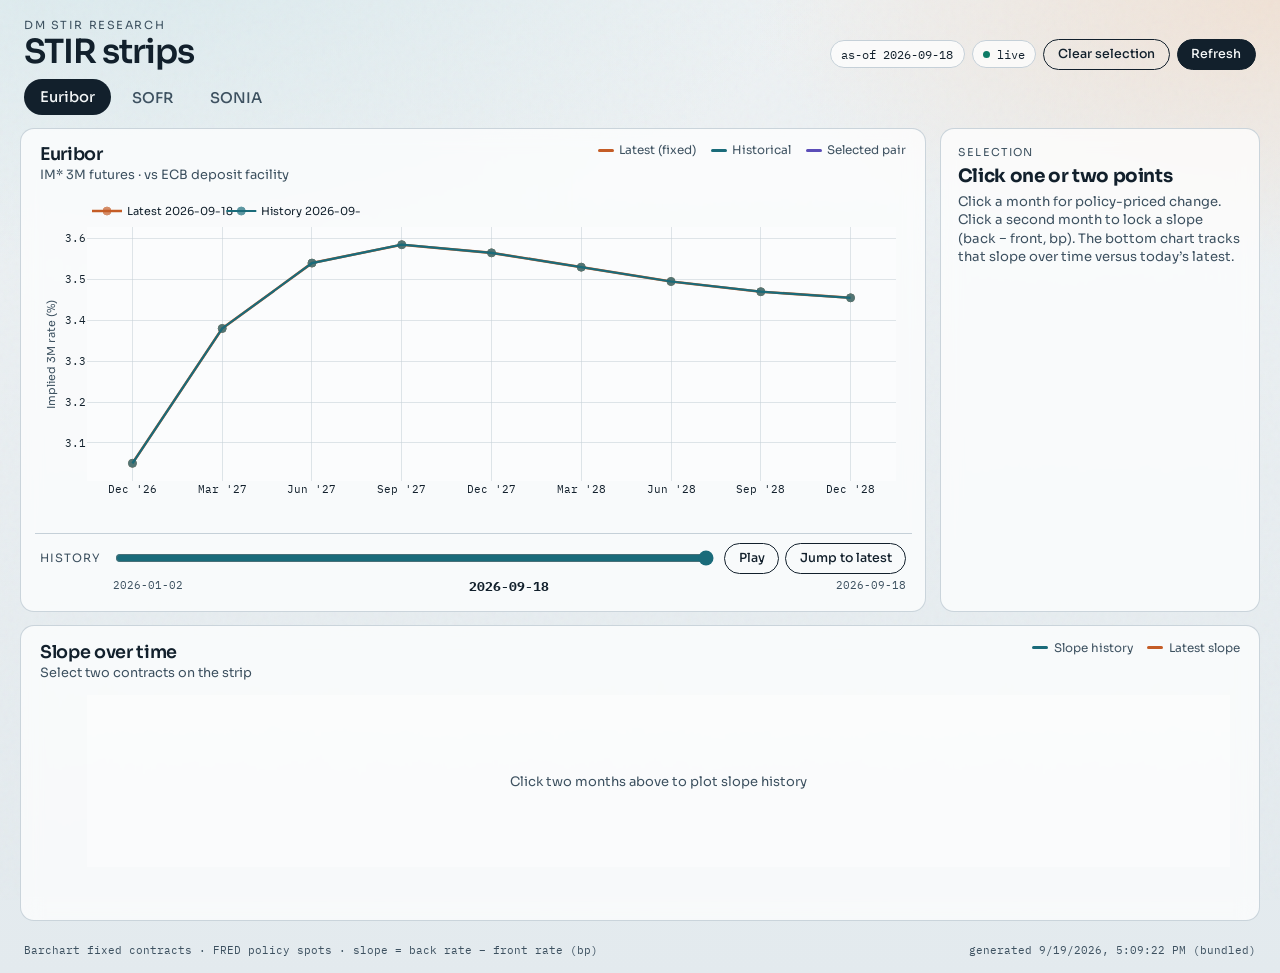
==== commit 93b501f1: "BoE M7M8 vs strip; desk spread = back − front Confirm slope convention (back − front; flatten = inve" ====
--- a/research/dashboard/stir-strips.html
+++ b/research/dashboard/stir-strips.html
@@ -387,7 +387,7 @@
       <h3 id="sideTitle">Click one or two points</h3>
       <p class="side-hint" id="sideHint">
         Click a month for policy-priced change. Click a second month to lock a
-        slope (front − back, bp). The bottom chart tracks that slope over time
+        slope (back − front, bp). The bottom chart tracks that slope over time
         versus today’s latest.
       </p>
 
@@ -420,7 +420,7 @@
         <div class="kv">
           <span>Front</span><strong id="kvFront">—</strong>
           <span>Back</span><strong id="kvBack">—</strong>
-          <span>Convention</span><strong>front − back (bp)</strong>
+          <span>Convention</span><strong>back − front (bp)</strong>
         </div>
         <div class="block">
           <h4>Slope on latest curve <span id="blkSlopeLatestDate" class="muted"></span></h4>
@@ -454,7 +454,7 @@
   </main>
 
   <footer class="foot">
-    <span id="footSource">Barchart fixed contracts · FRED policy spots · slope = front rate − back rate (bp)</span>
+    <span id="footSource">Barchart fixed contracts · FRED policy spots · slope = back rate − front rate (bp)</span>
     <span id="footUpdated">—</span>
   </footer>
 <script type="application/json" id="embedded-curves">{"generated_at":"2026-09-19T17:09:22.629319+00:00","asof":"2026-09-18","curves":{"SOFR":{"root":"SQ","label":"SOFR","policy_name":"SOFR overnight","policy_id":"SOFR","contracts":["U26","V26","X26","Z26","H27","M27","U27","Z27","H28","M28","U28","Z28"],"symbols":{"U26":"SQU26","V26":"SQV26","X26":"SQX26","Z26":"SQZ26","H27":"SQH27","M27":"SQM27","U27":"SQU27","Z27":"SQZ27","H28":"SQH28","M28":"SQM28","U28":"SQU28","Z28":"SQZ28"},"sessions":["2026-01-02","2026-01-05","2026-01-06","2026-01-07","2026-01-08","2026-01-09","2026-01-12","2026-01-13","2026-01-14","2026-01-15","2026-01-16","2026-01-20","2026-01-21","2026-01-22","2026-01-23","2026-01-26","2026-01-27","2026-01-28","2026-01-29","2026-01-30","2026-02-02","2026-02-03","2026-02-04","2026-02-05","2026-02-06","2026-02-09","2026-02-10","2026-02-11","2026-02-12","2026-02-13","2026-02-17","2026-02-18","2026-02-19","2026-02-20","2026-02-23","2026-02-24","2026-02-25","2026-02-26","2026-02-27","2026-03-02","2026-03-03","2026-03-04","2026-03-05","2026-03-06","2026-03-09","2026-03-10","2026-03-11","2026-03-12","2026-03-13","2026-03-16","2026-03-17","2026-03-18","2026-03-19","2026-03-20","2026-03-23","2026-03-24","2026-03-25","2026-03-26","2026-03-27","2026-03-30","2026-03-31","2026-04-01","2026-04-02","2026-04-03","2026-04-06","2026-04-07","2026-04-08","2026-04-09","2026-04-10","2026-04-13","2026-04-14","2026-04-15","2026-04-16","2026-04-17","2026-04-20","2026-04-21","2026-04-22","2026-04-23","2026-04-24","2026-04-27","2026-04-28","2026-04-29","2026-04-30","2026-05-01","2026-05-04","2026-05-05","2026-05-06","2026-05-07","2026-05-08","2026-05-11","2026-05-12","2026-05-13","2026-05-14","2026-05-15","2026-05-18","2026-05-19","2026-05-20","2026-05-21","2026-05-22","2026-05-26","2026-05-27","2026-05-28","2026-05-29","2026-06-01","2026-06-02","2026-06-03","2026-06-04","2026-06-05","2026-06-08","2026-06-09","2026-06-10","2026-06-11","2026-06-12","2026-06-15","2026-06-16","2026-06-17","2026-06-18","2026-06-22","2026-06-23","2026-06-24","2026-06-25","2026-06-26","2026-06-29","2026-06-30","2026-07-01","2026-07-02","2026-07-06","2026-07-07","2026-07-08","2026-07-09","2026-07-10","2026-07-13","2026-07-14","2026-07-15","2026-07-16","2026-07-17","2026-07-20","2026-07-21","2026-07-22","2026-07-23","2026-07-24","2026-07-27","2026-07-28","2026-07-29","2026-07-30","2026-07-31","2026-08-03","2026-08-04","2026-08-05","2026-08-06","2026-08-07","2026-08-10","2026-08-11","2026-08-12","2026-08-13","2026-08-14","2026-08-17","2026-08-18","2026-08-19","2026-08-20","2026-08-21","2026-08-24","2026-08-25","2026-08-26","2026-08-27","2026-08-28","2026-08-31","2026-09-01","2026-09-02","2026-09-03","2026-09-04","2026-09-08","2026-09-09","2026-09-10","2026-09-11","2026-09-14","2026-09-15","2026-09-16","2026-09-17","2026-09-18"],"asof":"2026-09-18","spot":{"2026-01-02":3.75,"2026-01-05":3.7,"2026-01-06":3.66,"2026-01-07":3.65,"2026-01-08":3.64,"2026-01-09":3.64,"2026-01-12":3.64,"2026-01-13":3.65,"2026-01-14":3.64,"2026-01-15":3.66,"2026-01-16":3.65,"2026-01-20":3.64,"2026-01-21":3.63,"2026-01-22":3.64,"2026-01-23":3.65,"2026-01-26":3.66,"2026-01-27":3.66,"2026-01-28":3.64,"2026-01-29":3.65,"2026-01-30":3.68,"2026-02-02":3.69,"2026-02-03":3.69,"2026-02-04":3.65,"2026-02-05":3.65,"2026-02-06":3.64,"2026-02-09":3.63,"2026-02-10":3.65,"2026-02-11":3.65,"2026-02-12":3.65,"2026-02-13":3.66,"2026-02-17":3.71,"2026-02-18":3.73,"2026-02-19":3.67,"2026-02-20":3.66,"2026-02-23":3.66,"2026-02-24":3.67,"2026-02-25":3.67,"2026-02-26":3.67,"2026-02-27":3.68,"2026-03-02":3.71,"2026-03-03":3.7,"2026-03-04":3.67,"2026-03-05":3.66,"2026-03-06":3.65,"2026-03-09":3.65,"2026-03-10":3.64,"2026-03-11":3.64,"2026-03-12":3.65,"2026-03-13":3.65,"2026-03-16":3.7,"2026-03-17":3.65,"2026-03-18":3.62,"2026-03-19":3.62,"2026-03-20":3.62,"2026-03-23":3.62,"2026-03-24":3.63,"2026-03-25":3.64,"2026-03-26":3.65,"2026-03-27":3.63,"2026-03-30":3.63,"2026-03-31":3.68,"2026-04-01":3.65,"2026-04-02":3.66,"2026-04-03":null,"2026-04-06":3.65,"2026-04-07":3.62,"2026-04-08":3.59,"2026-04-09":3.57,"2026-04-10":3.61,"2026-04-13":3.63,"2026-04-14":3.66,"2026-04-15":3.72,"2026-04-16":3.67,"2026-04-17":3.65,"2026-04-20":3.63,"2026-04-21":3.63,"2026-04-22":3.64,"2026-04-23":3.65,"2026-04-24":3.66,"2026-04-27":3.66,"2026-04-28":3.64,"2026-04-29":3.63,"2026-04-30":3.66,"2026-05-01":3.64,"2026-05-04":3.63,"2026-05-05":3.62,"2026-05-06":3.61,"2026-05-07":3.6,"2026-05-08":3.6,"2026-05-11":3.6,"2026-05-12":3.6,"2026-05-13":3.59,"2026-05-14":3.56,"2026-05-15":3.55,"2026-05-18":3.53,"2026-05-19":3.51,"2026-05-20":3.5,"2026-05-21":3.51,"2026-05-22":3.55,"2026-05-26":3.63,"2026-05-27":3.63,"2026-05-28":3.62,"2026-05-29":3.63,"2026-06-01":3.65,"2026-06-02":3.63,"2026-06-03":3.61,"2026-06-04":3.62,"2026-06-05":3.63,"2026-06-08":3.63,"2026-06-09":3.6,"2026-06-10":3.59,"2026-06-11":3.6,"2026-06-12":3.65,"2026-06-15":3.69,"2026-06-16":3.63,"2026-06-17":3.63,"2026-06-18":3.62,"2026-06-22":3.61,"2026-06-23":3.62,"2026-06-24":3.62,"2026-06-25":3.64,"2026-06-26":3.62,"2026-06-29":3.62,"2026-06-30":3.68,"2026-07-01":3.66,"2026-07-02":3.64,"2026-07-06":3.63,"2026-07-07":3.62,"2026-07-08":3.58,"2026-07-09":3.53,"2026-07-10":3.55,"2026-07-13":3.6,"2026-07-14":3.63,"2026-07-15":3.64,"2026-07-16":3.62,"2026-07-17":3.59,"2026-07-20":3.57,"2026-07-21":3.61,"2026-07-22":3.62,"2026-07-23":3.64,"2026-07-24":3.64,"2026-07-27":3.64,"2026-07-28":3.65,"2026-07-29":3.65,"2026-07-30":3.65,"2026-07-31":3.66,"2026-08-03":3.65,"2026-08-04":3.66,"2026-08-05":3.64,"2026-08-06":3.65,"2026-08-07":3.62,"2026-08-10":3.63,"2026-08-11":3.64,"2026-08-12":3.62,"2026-08-13":3.62,"2026-08-14":3.62,"2026-08-17":3.66,"2026-08-18":3.65,"2026-08-19":3.62,"2026-08-20":3.63,"2026-08-21":3.65,"2026-08-24":3.65,"2026-08-25":3.66,"2026-08-26":3.64,"2026-08-27":3.64,"2026-08-28":3.65,"2026-08-31":3.68,"2026-09-01":3.66,"2026-09-02":3.65,"2026-09-03":3.66,"2026-09-04":3.65,"2026-09-08":3.64,"2026-09-09":3.64,"2026-09-10":3.62,"2026-09-11":3.62,"2026-09-14":3.62,"2026-09-15":3.64,"2026-09-16":3.62,"2026-09-17":3.85,"2026-09-18":3.85},"rates":{"2026-01-02":{"U26":3.16,"Z26":3.115,"H27":3.125,"M27":3.16,"U27":3.215,"Z27":3.28,"H28":3.345,"M28":3.41,"U28":3.465,"Z28":3.52},"2026-01-05":{"U26":3.145,"Z26":3.095,"H27":3.1,"M27":3.135,"U27":3.185,"Z27":3.25,"H28":3.315,"M28":3.375,"U28":3.435,"Z28":3.49},"2026-01-06":{"U26":3.175,"Z26":3.12,"H27":3.12,"M27":3.15,"U27":3.2,"Z27":3.26,"H28":3.32,"M28":3.38,"U28":3.435,"Z28":3.49},"2026-01-07":{"U26":3.17,"Z26":3.11,"H27":3.11,"M27":3.135,"U27":3.18,"Z27":3.235,"H28":3.295,"M28":3.35,"U28":3.405,"Z28":3.455},"2026-01-08":{"U26":3.19,"Z26":3.13,"H27":3.135,"M27":3.165,"U27":3.215,"Z27":3.275,"H28":3.335,"M28":3.395,"U28":3.45,"Z28":3.505},"2026-01-09":{"U26":3.245,"Z26":3.185,"H27":3.185,"M27":3.215,"U27":3.26,"Z27":3.315,"H28":3.37,"M28":3.425,"U28":3.475,"Z28":3.52},"2026-01-12":{"U26":3.26,"Z26":3.19,"H27":3.19,"M27":3.22,"U27":3.27,"Z27":3.325,"H28":3.38,"M28":3.435,"U28":3.49,"Z28":3.54},"2026-01-13":{"U26":3.245,"Z26":3.17,"H27":3.165,"M27":3.19,"U27":3.235,"Z27":3.29,"H28":3.345,"M28":3.4,"U28":3.455,"Z28":3.505},"2026-01-14":{"U26":3.23,"Z26":3.155,"H27":3.145,"M27":3.17,"U27":3.21,"Z27":3.26,"H28":3.32,"M28":3.375,"U28":3.425,"Z28":3.475},"2026-01-15":{"U26":3.29,"Z26":3.225,"H27":3.22,"M27":3.245,"U27":3.285,"Z27":3.33,"H28":3.38,"M28":3.43,"U28":3.48,"Z28":3.525},"2026-01-16":{"U26":3.325,"Z26":3.265,"H27":3.27,"M27":3.3,"U27":3.34,"Z27":3.39,"H28":3.445,"M28":3.5,"U28":3.55,"Z28":3.595},"2026-01-20":{"U26":3.305,"Z26":3.25,"H27":3.26,"M27":3.295,"U27":3.34,"Z27":3.395,"H28":3.455,"M28":3.515,"U28":3.57,"Z28":3.62},"2026-01-21":{"U26":3.32,"Z26":3.265,"H27":3.27,"M27":3.3,"U27":3.345,"Z27":3.395,"H28":3.45,"M28":3.505,"U28":3.555,"Z28":3.6},"2026-01-22":{"U26":3.335,"Z26":3.285,"H27":3.295,"M27":3.325,"U27":3.365,"Z27":3.415,"H28":3.47,"M28":3.52,"U28":3.57,"Z28":3.62},"2026-01-23":{"U26":3.32,"Z26":3.265,"H27":3.275,"M27":3.31,"U27":3.355,"Z27":3.405,"H28":3.46,"M28":3.51,"U28":3.56,"Z28":3.61},"2026-01-26":{"U26":3.31,"Z26":3.25,"H27":3.26,"M27":3.295,"U27":3.34,"Z27":3.385,"H28":3.435,"M28":3.49,"U28":3.54,"Z28":3.585},"2026-01-27":{"U26":3.28,"Z26":3.22,"H27":3.23,"M27":3.265,"U27":3.31,"Z27":3.36,"H28":3.415,"M28":3.475,"U28":3.53,"Z28":3.58},"2026-01-28":{"U26":3.3,"Z26":3.24,"H27":3.25,"M27":3.285,"U27":3.33,"Z27":3.38,"H28":3.44,"M28":3.495,"U28":3.55,"Z28":3.605},"2026-01-29":{"U26":3.275,"Z26":3.21,"H27":3.215,"M27":3.245,"U27":3.285,"Z27":3.33,"H28":3.385,"M28":3.445,"U28":3.5,"Z28":3.55},"2026-01-30":{"U26":3.245,"Z26":3.175,"H27":3.18,"M27":3.21,"U27":3.255,"Z27":3.305,"H28":3.365,"M28":3.425,"U28":3.485,"Z28":3.54},"2026-02-02":{"U26":3.285,"Z26":3.22,"H27":3.23,"M27":3.26,"U27":3.305,"Z27":3.355,"H28":3.41,"M28":3.47,"U28":3.525,"Z28":3.58},"2026-02-03":{"U26":3.29,"Z26":3.225,"H27":3.235,"M27":3.265,"U27":3.31,"Z27":3.36,"H28":3.415,"M28":3.475,"U28":3.53,"Z28":3.585},"2026-02-04":{"U26":3.28,"Z26":3.21,"H27":3.215,"M27":3.25,"U27":3.295,"Z27":3.345,"H28":3.405,"M28":3.465,"U28":3.525,"Z28":3.58},"2026-02-05":{"U26":3.195,"Z26":3.125,"H27":3.13,"M27":3.16,"U27":3.2,"Z27":3.25,"H28":3.31,"M28":3.375,"U28":3.435,"Z28":3.49},"2026-02-06":{"U26":3.21,"Z26":3.135,"H27":3.14,"M27":3.17,"U27":3.215,"Z27":3.265,"H28":3.325,"M28":3.385,"U28":3.445,"Z28":3.5},"2026-02-09":{"U26":3.195,"Z26":3.12,"H27":3.125,"M27":3.155,"U27":3.195,"Z27":3.245,"H28":3.305,"M28":3.365,"U28":3.42,"Z28":3.475},"2026-02-10":{"U26":3.175,"Z26":3.095,"H27":3.09,"M27":3.115,"U27":3.15,"Z27":3.195,"H28":3.25,"M28":3.31,"U28":3.37,"Z28":3.425},"2026-02-11":{"U26":3.245,"Z26":3.16,"H27":3.145,"M27":3.16,"U27":3.195,"Z27":3.24,"H28":3.295,"M28":3.355,"U28":3.41,"Z28":3.46},"2026-02-12":{"U26":3.21,"Z26":3.105,"H27":3.08,"M27":3.09,"U27":3.115,"Z27":3.155,"H28":3.205,"M28":3.26,"U28":3.315,"Z28":3.365},"2026-02-13":{"U26":3.165,"Z26":3.04,"H27":3.005,"M27":3.01,"U27":3.04,"Z27":3.08,"H28":3.135,"M28":3.195,"U28":3.255,"Z28":3.305},"2026-02-17":{"U26":3.21,"Z26":3.08,"H27":3.035,"M27":3.03,"U27":3.05,"Z27":3.09,"H28":3.14,"M28":3.195,"U28":3.25,"Z28":3.305},"2026-02-18":{"U26":3.22,"Z26":3.1,"H27":3.06,"M27":3.06,"U27":3.08,"Z27":3.12,"H28":3.17,"M28":3.225,"U28":3.28,"Z28":3.335},"2026-02-19":{"U26":3.245,"Z26":3.12,"H27":3.075,"M27":3.07,"U27":3.09,"Z27":3.125,"H28":3.17,"M28":3.225,"U28":3.28,"Z28":3.33},"2026-02-20":{"U26":3.27,"Z26":3.14,"H27":3.09,"M27":3.075,"U27":3.085,"Z27":3.115,"H28":3.16,"M28":3.21,"U28":3.26,"Z28":3.31},"2026-02-23":{"U26":3.25,"Z26":3.1,"H27":3.03,"M27":3.005,"U27":3.01,"Z27":3.03,"H28":3.065,"M28":3.11,"U28":3.16,"Z28":3.21},"2026-02-24":{"U26":3.275,"Z26":3.13,"H27":3.065,"M27":3.035,"U27":3.03,"Z27":3.05,"H28":3.085,"M28":3.125,"U28":3.175,"Z28":3.225},"2026-02-25":{"U26":3.3,"Z26":3.16,"H27":3.1,"M27":3.075,"U27":3.075,"Z27":3.095,"H28":3.125,"M28":3.165,"U28":3.21,"Z28":3.255},"2026-02-26":{"U26":3.285,"Z26":3.135,"H27":3.07,"M27":3.04,"U27":3.04,"Z27":3.06,"H28":3.095,"M28":3.135,"U28":3.18,"Z28":3.225},"2026-02-27":{"U26":3.225,"Z26":3.055,"H27":2.975,"M27":2.94,"U27":2.94,"Z27":2.96,"H28":3.0,"M28":3.045,"U28":3.09,"Z28":3.14},"2026-03-02":{"U26":3.32,"Z26":3.185,"H27":3.12,"M27":3.085,"U27":3.075,"Z27":3.085,"H28":3.115,"M28":3.155,"U28":3.2,"Z28":3.245},"2026-03-03":{"U26":3.345,"Z26":3.225,"H27":3.155,"M27":3.105,"U27":3.085,"Z27":3.085,"H28":3.11,"M28":3.15,"U28":3.195,"Z28":3.24},"2026-03-04":{"U26":3.39,"Z26":3.27,"H27":3.2,"M27":3.155,"U27":3.135,"Z27":3.14,"H28":3.16,"M28":3.195,"U28":3.235,"Z28":3.28},"2026-03-05":{"U26":3.43,"Z26":3.33,"H27":3.275,"M27":3.24,"U27":3.22,"Z27":3.22,"H28":3.24,"M28":3.27,"U28":3.31,"Z28":3.35},"2026-03-06":{"U26":3.375,"Z26":3.28,"H27":3.235,"M27":3.2,"U27":3.18,"Z27":3.18,"H28":3.205,"M28":3.24,"U28":3.285,"Z28":3.325},"2026-03-09":{"U26":3.425,"Z26":3.335,"H27":3.285,"M27":3.24,"U27":3.215,"Z27":3.21,"H28":3.225,"M28":3.26,"U28":3.3,"Z28":3.34},"2026-03-10":{"U26":3.4,"Z26":3.305,"H27":3.255,"M27":3.22,"U27":3.205,"Z27":3.205,"H28":3.225,"M28":3.26,"U28":3.3,"Z28":3.34},"2026-03-11":{"U26":3.465,"Z26":3.39,"H27":3.34,"M27":3.295,"U27":3.265,"Z27":3.255,"H28":3.27,"M28":3.295,"U28":3.33,"Z28":3.365},"2026-03-12":{"U26":3.58,"Z26":3.535,"H27":3.515,"M27":3.475,"U27":3.425,"Z27":3.395,"H28":3.39,"M28":3.405,"U28":3.43,"Z28":3.455},"2026-03-13":{"U26":3.56,"Z26":3.5,"H27":3.475,"M27":3.44,"U27":3.395,"Z27":3.37,"H28":3.37,"M28":3.39,"U28":3.415,"Z28":3.445},"2026-03-16":{"U26":3.525,"Z26":3.445,"H27":3.405,"M27":3.36,"U27":3.315,"Z27":3.29,"H28":3.295,"M28":3.32,"U28":3.35,"Z28":3.38},"2026-03-17":{"U26":3.52,"Z26":3.435,"H27":3.395,"M27":3.345,"U27":3.3,"Z27":3.275,"H28":3.28,"M28":3.3,"U28":3.33,"Z28":3.36},"2026-03-18":{"U26":3.59,"Z26":3.525,"H27":3.485,"M27":3.43,"U27":3.38,"Z27":3.35,"H28":3.35,"M28":3.37,"U28":3.395,"Z28":3.425},"2026-03-19":{"U26":3.72,"Z26":3.69,"H27":3.66,"M27":3.57,"U27":3.47,"Z27":3.41,"H28":3.4,"M28":3.415,"U28":3.44,"Z28":3.47},"2026-03-20":{"U26":3.79,"Z26":3.785,"H27":3.77,"M27":3.68,"U27":3.56,"Z27":3.485,"H28":3.48,"M28":3.505,"U28":3.535,"Z28":3.56},"2026-03-23":{"U26":3.725,"Z26":3.69,"H27":3.67,"M27":3.585,"U27":3.465,"Z27":3.39,"H28":3.4,"M28":3.44,"U28":3.48,"Z28":3.515},"2026-03-24":{"U26":3.82,"Z26":3.815,"H27":3.795,"M27":3.71,"U27":3.585,"Z27":3.5,"H28":3.495,"M28":3.52,"U28":3.55,"Z28":3.58},"2026-03-25":{"U26":3.765,"Z26":3.75,"H27":3.72,"M27":3.635,"U27":3.52,"Z27":3.44,"H28":3.435,"M28":3.455,"U28":3.485,"Z28":3.515},"2026-03-26":{"U26":3.83,"Z26":3.85,"H27":3.845,"M27":3.77,"U27":3.65,"Z27":3.56,"H28":3.55,"M28":3.57,"U28":3.595,"Z28":3.62},"2026-03-27":{"U26":3.76,"Z26":3.765,"H27":3.75,"M27":3.68,"U27":3.575,"Z27":3.505,"H28":3.505,"M28":3.535,"U28":3.57,"Z28":3.605},"2026-03-30":{"U26":3.69,"Z26":3.67,"H27":3.645,"M27":3.575,"U27":3.485,"Z27":3.425,"H28":3.43,"M28":3.465,"U28":3.5,"Z28":3.535},"2026-03-31":{"U26":3.665,"Z26":3.635,"H27":3.615,"M27":3.555,"U27":3.465,"Z27":3.405,"H28":3.405,"M28":3.435,"U28":3.47,"Z28":3.5},"2026-04-01":{"U26":3.665,"Z26":3.625,"H27":3.605,"M27":3.555,"U27":3.48,"Z27":3.43,"H28":3.44,"M28":3.47,"U28":3.5,"Z28":3.53},"2026-04-02":{"U26":3.665,"Z26":3.63,"H27":3.605,"M27":3.555,"U27":3.48,"Z27":3.43,"H28":3.435,"M28":3.465,"U28":3.495,"Z28":3.525},"2026-04-03":{"U26":3.7,"Z26":3.685,"H27":3.675,"M27":3.62,"U27":3.54,"Z27":3.48,"H28":3.48,"M28":3.505,"U28":3.53,"Z28":3.56},"2026-04-06":{"U26":3.715,"Z26":3.7,"H27":3.68,"M27":3.62,"U27":3.525,"Z27":3.465,"H28":3.465,"M28":3.495,"U28":3.525,"Z28":3.555},"2026-04-07":{"U26":3.695,"Z26":3.67,"H27":3.655,"M27":3.6,"U27":3.515,"Z27":3.455,"H28":3.46,"M28":3.49,"U28":3.52,"Z28":3.545},"2026-04-08":{"U26":3.675,"Z26":3.63,"H27":3.6,"M27":3.535,"U27":3.455,"Z27":3.4,"H28":3.4,"M28":3.43,"U28":3.46,"Z28":3.49},"2026-04-09":{"U26":3.66,"Z26":3.61,"H27":3.58,"M27":3.52,"U27":3.45,"Z27":3.4,"H28":3.405,"M28":3.43,"U28":3.46,"Z28":3.49},"2026-04-10":{"U26":3.67,"Z26":3.63,"H27":3.6,"M27":3.545,"U27":3.47,"Z27":3.42,"H28":3.42,"M28":3.45,"U28":3.48,"Z28":3.51},"2026-04-13":{"U26":3.655,"Z26":3.61,"H27":3.58,"M27":3.52,"U27":3.445,"Z27":3.395,"H28":3.395,"M28":3.42,"U28":3.455,"Z28":3.49,"V26":3.65},"2026-04-14":{"U26":3.645,"Z26":3.59,"H27":3.555,"M27":3.49,"U27":3.41,"Z27":3.355,"H28":3.35,"M28":3.375,"U28":3.41,"Z28":3.445,"V26":3.64},"2026-04-15":{"U26":3.645,"Z26":3.6,"H27":3.565,"M27":3.505,"U27":3.435,"Z27":3.385,"H28":3.385,"M28":3.41,"U28":3.445,"Z28":3.475,"V26":3.63},"2026-04-16":{"U26":3.645,"Z26":3.605,"H27":3.58,"M27":3.53,"U27":3.46,"Z27":3.41,"H28":3.41,"M28":3.435,"U28":3.465,"Z28":3.495,"V26":3.63},"2026-04-17":{"U26":3.58,"Z26":3.52,"H27":3.48,"M27":3.425,"U27":3.36,"Z27":3.32,"H28":3.325,"M28":3.355,"U28":3.395,"Z28":3.435,"V26":3.565},"2026-04-20":{"U26":3.6,"Z26":3.535,"H27":3.49,"M27":3.435,"U27":3.37,"Z27":3.33,"H28":3.335,"M28":3.365,"U28":3.4,"Z28":3.44,"V26":3.585},"2026-04-21":{"U26":3.64,"Z26":3.605,"H27":3.58,"M27":3.53,"U27":3.46,"Z27":3.41,"H28":3.405,"M28":3.43,"U28":3.46,"Z28":3.495,"V26":3.625},"2026-04-22":{"U26":3.645,"Z26":3.62,"H27":3.6,"M27":3.55,"U27":3.48,"Z27":3.43,"H28":3.42,"M28":3.44,"U28":3.47,"Z28":3.5,"V26":3.63},"2026-04-23":{"U26":3.645,"Z26":3.64,"H27":3.64,"M27":3.605,"U27":3.53,"Z27":3.47,"H28":3.46,"M28":3.475,"U28":3.505,"Z28":3.535,"V26":3.64},"2026-04-24":{"U26":3.615,"Z26":3.59,"H27":3.58,"M27":3.55,"U27":3.49,"Z27":3.44,"H28":3.43,"M28":3.45,"U28":3.485,"Z28":3.52,"V26":3.61},"2026-04-27":{"U26":3.635,"Z26":3.62,"H27":3.61,"M27":3.58,"U27":3.52,"Z27":3.47,"H28":3.46,"M28":3.48,"U28":3.51,"Z28":3.545,"V26":3.63},"2026-04-28":{"U26":3.65,"Z26":3.655,"H27":3.665,"M27":3.645,"U27":3.585,"Z27":3.53,"H28":3.515,"M28":3.53,"U28":3.555,"Z28":3.58,"V26":3.645},"2026-04-29":{"U26":3.69,"Z26":3.745,"H27":3.8,"M27":3.795,"U27":3.72,"Z27":3.645,"H28":3.61,"M28":3.605,"U28":3.62,"Z28":3.645,"V26":3.705},"2026-04-30":{"U26":3.65,"Z26":3.69,"H27":3.74,"M27":3.73,"U27":3.665,"Z27":3.595,"H28":3.57,"M28":3.57,"U28":3.59,"Z28":3.615,"V26":3.665},"2026-05-01":{"U26":3.655,"Z26":3.705,"H27":3.75,"M27":3.735,"U27":3.67,"Z27":3.605,"H28":3.575,"M28":3.575,"U28":3.59,"Z28":3.615,"V26":3.67},"2026-05-04":{"U26":3.705,"Z26":3.795,"H27":3.86,"M27":3.845,"U27":3.775,"Z27":3.7,"H28":3.66,"M28":3.65,"U28":3.665,"Z28":3.685,"V26":3.735},"2026-05-05":{"U26":3.685,"Z26":3.77,"H27":3.83,"M27":3.815,"U27":3.75,"Z27":3.675,"H28":3.635,"M28":3.63,"U28":3.645,"Z28":3.67,"V26":3.72},"2026-05-06":{"U26":3.65,"Z26":3.7,"H27":3.735,"M27":3.715,"U27":3.655,"Z27":3.595,"H28":3.565,"M28":3.57,"U28":3.59,"Z28":3.615,"V26":3.685},"2026-05-07":{"U26":3.675,"Z26":3.74,"H27":3.795,"M27":3.785,"U27":3.735,"Z27":3.675,"H28":3.64,"M28":3.635,"U28":3.645,"Z28":3.665,"V26":3.71},"2026-05-08":{"U26":3.66,"Z26":3.705,"H27":3.75,"M27":3.74,"U27":3.695,"Z27":3.64,"H28":3.615,"M28":3.615,"U28":3.625,"Z28":3.64,"V26":3.685},"2026-05-11":{"U26":3.695,"Z26":3.75,"H27":3.805,"M27":3.805,"U27":3.76,"Z27":3.7,"H28":3.67,"M28":3.67,"U28":3.68,"Z28":3.695,"V26":3.72},"2026-05-12":{"U26":3.705,"Z26":3.795,"H27":3.875,"M27":3.885,"U27":3.84,"Z27":3.775,"H28":3.735,"M28":3.73,"U28":3.74,"Z28":3.755,"V26":3.745},"2026-05-13":{"U26":3.715,"Z26":3.795,"H27":3.865,"M27":3.875,"U27":3.84,"Z27":3.785,"H28":3.75,"M28":3.745,"U28":3.755,"Z28":3.77,"V26":3.755},"2026-05-14":{"U26":3.72,"Z26":3.8,"H27":3.865,"M27":3.875,"U27":3.84,"Z27":3.785,"H28":3.75,"M28":3.745,"U28":3.755,"Z28":3.77,"V26":3.76},"2026-05-15":{"U26":3.74,"Z26":3.86,"H27":3.97,"M27":4.01,"U27":3.995,"Z27":3.945,"H28":3.91,"M28":3.905,"U28":3.915,"Z28":3.925,"V26":3.785},"2026-05-18":{"U26":3.75,"Z26":3.87,"H27":3.98,"M27":4.025,"U27":4.015,"Z27":3.975,"H28":3.945,"M28":3.94,"U28":3.95,"Z28":3.96,"V26":3.795,"X26":3.84},"2026-05-19":{"U26":3.78,"Z26":3.915,"H27":4.03,"M27":4.07,"U27":4.055,"Z27":4.01,"H28":3.98,"M28":3.98,"U28":3.995,"Z28":4.01,"V26":3.83,"X26":3.875},"2026-05-20":{"U26":3.735,"Z26":3.84,"H27":3.925,"M27":3.95,"U27":3.93,"Z27":3.885,"H28":3.855,"M28":3.86,"U28":3.88,"Z28":3.9,"V26":3.785,"X26":3.82},"2026-05-21":{"U26":3.785,"Z26":3.9,"H27":3.995,"M27":4.015,"U27":3.98,"Z27":3.925,"H28":3.89,"M28":3.89,"U28":3.905,"Z28":3.92,"V26":3.835,"X26":3.87},"2026-05-22":{"U26":3.815,"Z26":3.95,"H27":4.05,"M27":4.06,"U27":4.015,"Z27":3.955,"H28":3.91,"M28":3.905,"U28":3.915,"Z28":3.925,"V26":3.87,"X26":3.91},"2026-05-26":{"U26":3.765,"Z26":3.865,"H27":3.945,"M27":3.955,"U27":3.92,"Z27":3.865,"H28":3.83,"M28":3.825,"U28":3.83,"Z28":3.84,"V26":3.815,"X26":3.85},"2026-05-27":{"U26":3.75,"Z26":3.845,"H27":3.92,"M27":3.935,"U27":3.905,"Z27":3.86,"H28":3.83,"M28":3.82,"U28":3.825,"Z28":3.835,"V26":3.8,"X26":3.825},"2026-05-28":{"U26":3.755,"Z26":3.84,"H27":3.905,"M27":3.92,"U27":3.895,"Z27":3.85,"H28":3.82,"M28":3.81,"U28":3.815,"Z28":3.82,"V26":3.795,"X26":3.82},"2026-05-29":{"U26":3.735,"Z26":3.83,"H27":3.9,"M27":3.915,"U27":3.885,"Z27":3.84,"H28":3.805,"M28":3.795,"U28":3.795,"Z28":3.8,"V26":3.775,"X26":3.805},"2026-06-01":{"U26":3.755,"Z26":3.865,"H27":3.955,"M27":3.975,"U27":3.95,"Z27":3.9,"H28":3.86,"M28":3.845,"U28":3.84,"Z28":3.845,"V26":3.8,"X26":3.835},"2026-06-02":{"U26":3.75,"Z26":3.865,"H27":3.96,"M27":3.98,"U27":3.95,"Z27":3.895,"H28":3.855,"M28":3.835,"U28":3.83,"Z28":3.83,"V26":3.795,"X26":3.83},"2026-06-03":{"U26":3.76,"Z26":3.89,"H27":3.995,"M27":4.025,"U27":3.995,"Z27":3.94,"H28":3.895,"M28":3.875,"U28":3.865,"Z28":3.865,"V26":3.81,"X26":3.85},"2026-06-04":{"U26":3.74,"Z26":3.855,"H27":3.945,"M27":3.975,"U27":3.955,"Z27":3.905,"H28":3.87,"M28":3.855,"U28":3.85,"Z28":3.85,"V26":3.79,"X26":3.83},"2026-06-05":{"U26":3.8,"Z26":3.96,"H27":4.075,"M27":4.105,"U27":4.085,"Z27":4.035,"H28":3.985,"M28":3.96,"U28":3.945,"Z28":3.94,"V26":3.865,"X26":3.915},"2026-06-08":{"U26":3.815,"Z26":3.965,"H27":4.07,"M27":4.095,"U27":4.07,"Z27":4.015,"H28":3.97,"M28":3.945,"U28":3.935,"Z28":3.93,"V26":3.88,"X26":3.93},"2026-06-09":{"U26":3.795,"Z26":3.935,"H27":4.035,"M27":4.055,"U27":4.03,"Z27":3.985,"H28":3.945,"M28":3.925,"U28":3.915,"Z28":3.915,"V26":3.86,"X26":3.91},"2026-06-10":{"U26":3.79,"Z26":3.94,"H27":4.04,"M27":4.065,"U27":4.04,"Z27":3.99,"H28":3.95,"M28":3.935,"U28":3.925,"Z28":3.92,"V26":3.855,"X26":3.905},"2026-06-11":{"U26":3.765,"Z26":3.89,"H27":3.975,"M27":3.995,"U27":3.965,"Z27":3.915,"H28":3.875,"M28":3.855,"U28":3.845,"Z28":3.845,"V26":3.825,"X26":3.86},"2026-06-12":{"U26":3.76,"Z26":3.895,"H27":3.985,"M27":4.005,"U27":3.98,"Z27":3.935,"H28":3.895,"M28":3.875,"U28":3.87,"Z28":3.87,"V26":3.82,"X26":3.855},"2026-06-15":{"U26":3.755,"Z26":3.885,"H27":3.96,"M27":3.97,"U27":3.95,"Z27":3.905,"H28":3.865,"M28":3.845,"U28":3.835,"Z28":3.835,"V26":3.815,"X26":3.85},"2026-06-16":{"U26":3.76,"Z26":3.885,"H27":3.94,"M27":3.94,"U27":3.915,"Z27":3.87,"H28":3.825,"M28":3.8,"U28":3.79,"Z28":3.785,"V26":3.82,"X26":3.855},"2026-06-17":{"U26":3.865,"Z26":4.035,"H27":4.095,"M27":4.08,"U27":4.035,"Z27":3.975,"H28":3.915,"M28":3.88,"U28":3.86,"Z28":3.845,"V26":3.935,"X26":3.985},"2026-06-18":{"U26":3.94,"Z26":4.095,"H27":4.145,"M27":4.11,"U27":4.04,"Z27":3.955,"H28":3.89,"M28":3.855,"U28":3.835,"Z28":3.825,"V26":4.01,"X26":4.06},"2026-06-22":{"U26":3.965,"Z26":4.125,"H27":4.19,"M27":4.175,"U27":4.115,"Z27":4.04,"H28":3.975,"M28":3.94,"U28":3.915,"Z28":3.9,"V26":4.035,"X26":4.085},"2026-06-23":{"U26":3.94,"Z26":4.08,"H27":4.14,"M27":4.125,"U27":4.065,"Z27":3.99,"H28":3.93,"M28":3.9,"U28":3.88,"Z28":3.87,"V26":4.01,"X26":4.055},"2026-06-24":{"U26":3.915,"Z26":4.035,"H27":4.075,"M27":4.045,"U27":3.98,"Z27":3.9,"H28":3.835,"M28":3.8,"U28":3.78,"Z28":3.77,"V26":3.98,"X26":4.02},"2026-06-25":{"U26":3.895,"Z26":4.02,"H27":4.05,"M27":4.015,"U27":3.95,"Z27":3.875,"H28":3.815,"M28":3.785,"U28":3.765,"Z28":3.755,"V26":3.96,"X26":4.0},"2026-06-26":{"U26":3.865,"Z26":3.98,"H27":4.01,"M27":3.98,"U27":3.92,"Z27":3.84,"H28":3.775,"M28":3.74,"U28":3.725,"Z28":3.715,"V26":3.93,"X26":3.97},"2026-06-29":{"U26":3.885,"Z26":4.01,"H27":4.04,"M27":4.0,"U27":3.935,"Z27":3.855,"H28":3.79,"M28":3.755,"U28":3.735,"Z28":3.725,"V26":3.95,"X26":3.99},"2026-06-30":{"U26":3.915,"Z26":4.04,"H27":4.08,"M27":4.045,"U27":3.975,"Z27":3.89,"H28":3.83,"M28":3.8,"U28":3.78,"Z28":3.77,"V26":3.98,"X26":4.02},"2026-07-01":{"U26":3.905,"Z26":4.055,"H27":4.11,"M27":4.08,"U27":4.015,"Z27":3.935,"H28":3.88,"M28":3.85,"U28":3.835,"Z28":3.825,"V26":3.97,"X26":4.015},"2026-07-02":{"U26":3.855,"Z26":4.0,"H27":4.055,"M27":4.035,"U27":3.98,"Z27":3.91,"H28":3.865,"M28":3.845,"U28":3.835,"Z28":3.83,"V26":3.92,"X26":3.965},"2026-07-06":{"U26":3.87,"Z26":3.995,"H27":4.045,"M27":4.02,"U27":3.965,"Z27":3.9,"H28":3.85,"M28":3.83,"U28":3.82,"Z28":3.82,"V26":3.935,"X26":3.975},"2026-07-07":{"U26":3.89,"Z26":4.03,"H27":4.09,"M27":4.07,"U27":4.015,"Z27":3.95,"H28":3.9,"M28":3.875,"U28":3.865,"Z28":3.865,"V26":3.955,"X26":3.995},"2026-07-08":{"U26":3.91,"Z26":4.06,"H27":4.125,"M27":4.11,"U27":4.06,"Z27":3.995,"H28":3.955,"M28":3.94,"U28":3.935,"Z28":3.935,"V26":3.975,"X26":4.02},"2026-07-09":{"U26":3.875,"Z26":4.02,"H27":4.085,"M27":4.07,"U27":4.02,"Z27":3.955,"H28":3.915,"M28":3.895,"U28":3.89,"Z28":3.89,"V26":3.94,"X26":3.985},"2026-07-10":{"U26":3.915,"Z26":4.065,"H27":4.13,"M27":4.12,"U27":4.07,"Z27":4.01,"H28":3.97,"M28":3.95,"U28":3.94,"Z28":3.935,"V26":3.98,"X26":4.025},"2026-07-13":{"U26":3.96,"Z26":4.125,"H27":4.195,"M27":4.185,"U27":4.13,"Z27":4.06,"H28":4.015,"M28":3.995,"U28":3.985,"Z28":3.98,"V26":4.03,"X26":4.08},"2026-07-14":{"U26":3.865,"Z26":4.01,"H27":4.09,"M27":4.1,"U27":4.07,"Z27":4.02,"H28":3.99,"M28":3.975,"U28":3.97,"Z28":3.965,"V26":3.935,"X26":3.98},"2026-07-15":{"U26":3.825,"Z26":3.945,"H27":4.015,"M27":4.025,"U27":3.995,"Z27":3.945,"H28":3.915,"M28":3.905,"U28":3.905,"Z28":3.905,"V26":3.885,"X26":3.925},"2026-07-16":{"U26":3.84,"Z26":3.975,"H27":4.05,"M27":4.06,"U27":4.025,"Z27":3.97,"H28":3.94,"M28":3.93,"U28":3.93,"Z28":3.93,"V26":3.9,"X26":3.94},"2026-07-17":{"U26":3.87,"Z26":4.01,"H27":4.075,"M27":4.075,"U27":4.03,"Z27":3.97,"H28":3.935,"M28":3.92,"U28":3.915,"Z28":3.91,"V26":3.93,"X26":3.97},"2026-07-20":{"U26":3.89,"Z26":4.04,"H27":4.115,"M27":4.12,"U27":4.075,"Z27":4.02,"H28":3.985,"M28":3.97,"U28":3.97,"Z28":3.97,"V26":3.955,"X26":4.0},"2026-07-21":{"U26":3.92,"Z26":4.085,"H27":4.17,"M27":4.175,"U27":4.13,"Z27":4.07,"H28":4.035,"M28":4.02,"U28":4.015,"Z28":4.015,"V26":3.995,"X26":4.045},"2026-07-22":{"U26":3.96,"Z26":4.13,"H27":4.22,"M27":4.225,"U27":4.175,"Z27":4.11,"H28":4.07,"M28":4.055,"U28":4.05,"Z28":4.045,"V26":4.035,"X26":4.085},"2026-07-23":{"U26":3.99,"Z26":4.165,"H27":4.27,"M27":4.29,"U27":4.25,"Z27":4.175,"H28":4.13,"M28":4.11,"U28":4.1,"Z28":4.095,"V26":4.065,"X26":4.115},"2026-07-24":{"U26":3.98,"Z26":4.145,"H27":4.24,"M27":4.25,"U27":4.2,"Z27":4.13,"H28":4.09,"M28":4.07,"U28":4.06,"Z28":4.055,"V26":4.055,"X26":4.105},"2026-07-27":{"U26":3.99,"Z26":4.145,"H27":4.225,"M27":4.235,"U27":4.185,"Z27":4.115,"H28":4.07,"M28":4.045,"U28":4.035,"Z28":4.03,"V26":4.065,"X26":4.11},"2026-07-28":{"U26":3.96,"Z26":4.105,"H27":4.175,"M27":4.18,"U27":4.135,"Z27":4.065,"H28":4.025,"M28":4.005,"U28":3.995,"Z28":3.99,"V26":4.035,"X26":4.08},"2026-07-29":{"U26":3.86,"Z26":4.03,"H27":4.13,"M27":4.155,"U27":4.12,"Z27":4.06,"H28":4.02,"M28":4.0,"U28":3.995,"Z28":3.995,"V26":3.935,"X26":3.985},"2026-07-30":{"U26":3.87,"Z26":4.03,"H27":4.12,"M27":4.145,"U27":4.115,"Z27":4.065,"H28":4.035,"M28":4.025,"U28":4.025,"Z28":4.025,"V26":3.945,"X26":3.995},"2026-07-31":{"U26":3.885,"Z26":4.08,"H27":4.195,"M27":4.225,"U27":4.195,"Z27":4.145,"H28":4.115,"M28":4.105,"U28":4.11,"Z28":4.115,"V26":3.96,"X26":4.02},"2026-08-03":{"U26":3.88,"Z26":4.06,"H27":4.155,"M27":4.18,"U27":4.145,"Z27":4.09,"H28":4.055,"M28":4.045,"U28":4.05,"Z28":4.055,"V26":3.96,"X26":4.02},"2026-08-04":{"U26":3.855,"Z26":4.015,"H27":4.09,"M27":4.105,"U27":4.07,"Z27":4.015,"H28":3.98,"M28":3.97,"U28":3.975,"Z28":3.98,"V26":3.935,"X26":3.985},"2026-08-05":{"U26":3.845,"Z26":4.0,"H27":4.07,"M27":4.085,"U27":4.05,"Z27":4.0,"H28":3.97,"M28":3.965,"U28":3.97,"Z28":3.975,"V26":3.925,"X26":3.975},"2026-08-06":{"U26":3.86,"Z26":4.04,"H27":4.13,"M27":4.16,"U27":4.135,"Z27":4.085,"H28":4.055,"M28":4.045,"U28":4.045,"Z28":4.05,"V26":3.94,"X26":3.995},"2026-08-07":{"U26":3.815,"Z26":3.985,"H27":4.075,"M27":4.105,"U27":4.085,"Z27":4.045,"H28":4.02,"M28":4.01,"U28":4.015,"Z28":4.025,"V26":3.895,"X26":3.95},"2026-08-10":{"U26":3.845,"Z26":4.015,"H27":4.105,"M27":4.145,"U27":4.13,"Z27":4.09,"H28":4.06,"M28":4.05,"U28":4.06,"Z28":4.07,"V26":3.925,"X26":3.98},"2026-08-11":{"U26":3.835,"Z26":4.0,"H27":4.085,"M27":4.12,"U27":4.105,"Z27":4.065,"H28":4.04,"M28":4.03,"U28":4.04,"Z28":4.05,"V26":3.915,"X26":3.965},"2026-08-12":{"U26":3.81,"Z26":3.97,"H27":4.06,"M27":4.1,"U27":4.09,"Z27":4.055,"H28":4.03,"M28":4.025,"U28":4.035,"Z28":4.05,"V26":3.89,"X26":3.94},"2026-08-13":{"U26":3.785,"Z26":3.925,"H27":3.995,"M27":4.025,"U27":4.02,"Z27":3.99,"H28":3.97,"M28":3.97,"U28":3.98,"Z28":3.995,"V26":3.855,"X26":3.895},"2026-08-14":{"U26":3.785,"Z26":3.935,"H27":4.02,"M27":4.055,"U27":4.055,"Z27":4.03,"H28":4.015,"M28":4.015,"U28":4.03,"Z28":4.045,"V26":3.855,"X26":3.895},"2026-08-17":{"U26":3.7925,"Z26":3.94,"H27":4.025,"M27":4.065,"U27":4.06,"Z27":4.035,"H28":4.02,"M28":4.02,"U28":4.035,"Z28":4.055,"V26":3.865,"X26":3.905},"2026-08-18":{"U26":3.7875,"Z26":3.935,"H27":4.02,"M27":4.055,"U27":4.05,"Z27":4.03,"H28":4.015,"M28":4.015,"U28":4.03,"Z28":4.045,"V26":3.855,"X26":3.895},"2026-08-19":{"U26":3.7825,"Z26":3.93,"H27":4.02,"M27":4.065,"U27":4.065,"Z27":4.04,"H28":4.025,"M28":4.02,"U28":4.025,"Z28":4.035,"V26":3.85,"X26":3.89},"2026-08-20":{"U26":3.7875,"Z26":3.93,"H27":4.015,"M27":4.06,"U27":4.07,"Z27":4.055,"H28":4.045,"M28":4.045,"U28":4.055,"Z28":4.07,"V26":3.85,"X26":3.89},"2026-08-21":{"U26":3.8,"Z26":3.955,"H27":4.06,"M27":4.115,"U27":4.125,"Z27":4.105,"H28":4.09,"M28":4.085,"U28":4.095,"Z28":4.11,"V26":3.865,"X26":3.915},"2026-08-24":{"U26":3.8125,"Z26":3.975,"H27":4.08,"M27":4.13,"U27":4.13,"Z27":4.1,"H28":4.08,"M28":4.07,"U28":4.075,"Z28":4.085,"V26":3.885,"X26":3.935},"2026-08-25":{"U26":3.805,"Z26":3.96,"H27":4.045,"M27":4.085,"U27":4.08,"Z27":4.05,"H28":4.025,"M28":4.015,"U28":4.015,"Z28":4.025,"V26":3.88,"X26":3.93},"2026-08-26":{"U26":3.7975,"Z26":3.965,"H27":4.065,"M27":4.11,"U27":4.11,"Z27":4.08,"H28":4.06,"M28":4.05,"U28":4.055,"Z28":4.06,"V26":3.875,"X26":3.925},"2026-08-27":{"U26":3.795,"Z26":3.97,"H27":4.075,"M27":4.125,"U27":4.125,"Z27":4.095,"H28":4.075,"M28":4.07,"U28":4.07,"Z28":4.075,"V26":3.875,"X26":3.925},"2026-08-28":{"U26":3.86,"Z26":4.09,"H27":4.225,"M27":4.28,"U27":4.27,"Z27":4.225,"H28":4.19,"M28":4.175,"U28":4.165,"Z28":4.16,"V26":3.955,"X26":4.03},"2026-08-31":{"U26":3.875,"Z26":4.085,"H27":4.215,"M27":4.275,"U27":4.275,"Z27":4.235,"H28":4.2,"M28":4.185,"U28":4.185,"Z28":4.185,"V26":3.97,"X26":4.04},"2026-09-01":{"U26":3.885,"Z26":4.11,"H27":4.25,"M27":4.325,"U27":4.335,"Z27":4.3,"H28":4.27,"M28":4.25,"U28":4.24,"Z28":4.235,"V26":3.98,"X26":4.05},"2026-09-02":{"U26":3.875,"Z26":4.095,"H27":4.235,"M27":4.31,"U27":4.32,"Z27":4.285,"H28":4.255,"M28":4.24,"U28":4.23,"Z28":4.23,"V26":3.97,"X26":4.04},"2026-09-03":{"U26":3.835,"Z26":4.035,"H27":4.175,"M27":4.25,"U27":4.265,"Z27":4.24,"H28":4.215,"M28":4.2,"U28":4.195,"Z28":4.2,"V26":3.93,"X26":3.99},"2026-09-04":{"U26":3.86,"Z26":4.06,"H27":4.2,"M27":4.285,"U27":4.31,"Z27":4.29,"H28":4.27,"M28":4.255,"U28":4.245,"Z28":4.245,"V26":3.95,"X26":4.01},"2026-09-08":{"U26":3.865,"Z26":4.065,"H27":4.21,"M27":4.295,"U27":4.325,"Z27":4.315,"H28":4.295,"M28":4.28,"U28":4.275,"Z28":4.275,"V26":3.955,"X26":4.015},"2026-09-09":{"U26":3.87,"Z26":4.08,"H27":4.235,"M27":4.33,"U27":4.365,"Z27":4.355,"H28":4.34,"M28":4.33,"U28":4.325,"Z28":4.32,"V26":3.96,"X26":4.02},"2026-09-10":{"U26":3.9075,"Z26":4.17,"H27":4.37,"M27":4.485,"U27":4.515,"Z27":4.495,"H28":4.47,"M28":4.45,"U28":4.44,"Z28":4.43,"V26":4.015,"X26":4.1},"2026-09-11":{"U26":3.9675,"Z26":4.24,"H27":4.47,"M27":4.6,"U27":4.63,"Z27":4.605,"H28":4.575,"M28":4.545,"U28":4.525,"Z28":4.505,"V26":4.08,"X26":4.165},"2026-09-14":{"U26":3.975,"Z26":4.245,"H27":4.455,"M27":4.58,"U27":4.62,"Z27":4.595,"H28":4.565,"M28":4.54,"U28":4.525,"Z28":4.51,"V26":4.09,"X26":4.175},"2026-09-15":{"U26":3.98,"Z26":4.255,"H27":4.475,"M27":4.605,"U27":4.645,"Z27":4.63,"H28":4.6,"M28":4.58,"U28":4.565,"Z28":4.55,"V26":4.0975,"X26":4.1825},"2026-09-16":{"U26":3.995,"Z26":4.3,"H27":4.565,"M27":4.705,"U27":4.73,"Z27":4.69,"H28":4.64,"M28":4.605,"U28":4.58,"Z28":4.56,"V26":4.125,"X26":4.22},"2026-09-17":{"U26":4.0025,"Z26":4.31,"H27":4.55,"M27":4.66,"U27":4.675,"Z27":4.64,"H28":4.595,"M28":4.56,"U28":4.535,"Z28":4.51,"V26":4.135,"X26":4.23},"2026-09-18":{"U26":4.0025,"Z26":4.325,"H27":4.585,"M27":4.715,"U27":4.74,"Z27":4.71,"H28":4.67,"M28":4.635,"U28":4.605,"Z28":4.575,"V26":4.14,"X26":4.235}},"prices":{"2026-01-02":{"U26":96.84,"Z26":96.885,"H27":96.875,"M27":96.84,"U27":96.785,"Z27":96.72,"H28":96.655,"M28":96.59,"U28":96.535,"Z28":96.48},"2026-01-05":{"U26":96.855,"Z26":96.905,"H27":96.9,"M27":96.865,"U27":96.815,"Z27":96.75,"H28":96.685,"M28":96.625,"U28":96.565,"Z28":96.51},"2026-01-06":{"U26":96.825,"Z26":96.88,"H27":96.88,"M27":96.85,"U27":96.8,"Z27":96.74,"H28":96.68,"M28":96.62,"U28":96.565,"Z28":96.51},"2026-01-07":{"U26":96.83,"Z26":96.89,"H27":96.89,"M27":96.865,"U27":96.82,"Z27":96.765,"H28":96.705,"M28":96.65,"U28":96.595,"Z28":96.545},"2026-01-08":{"U26":96.81,"Z26":96.87,"H27":96.865,"M27":96.835,"U27":96.785,"Z27":96.725,"H28":96.665,"M28":96.605,"U28":96.55,"Z28":96.495},"2026-01-09":{"U26":96.755,"Z26":96.815,"H27":96.815,"M27":96.785,"U27":96.74,"Z27":96.685,"H28":96.63,"M28":96.575,"U28":96.525,"Z28":96.48},"2026-01-12":{"U26":96.74,"Z26":96.81,"H27":96.81,"M27":96.78,"U27":96.73,"Z27":96.675,"H28":96.62,"M28":96.565,"U28":96.51,"Z28":96.46},"2026-01-13":{"U26":96.755,"Z26":96.83,"H27":96.835,"M27":96.81,"U27":96.765,"Z27":96.71,"H28":96.655,"M28":96.6,"U28":96.545,"Z28":96.495},"2026-01-14":{"U26":96.77,"Z26":96.845,"H27":96.855,"M27":96.83,"U27":96.79,"Z27":96.74,"H28":96.68,"M28":96.625,"U28":96.575,"Z28":96.525},"2026-01-15":{"U26":96.71,"Z26":96.775,"H27":96.78,"M27":96.755,"U27":96.715,"Z27":96.67,"H28":96.62,"M28":96.57,"U28":96.52,"Z28":96.475},"2026-01-16":{"U26":96.675,"Z26":96.735,"H27":96.73,"M27":96.7,"U27":96.66,"Z27":96.61,"H28":96.555,"M28":96.5,"U28":96.45,"Z28":96.405},"2026-01-20":{"U26":96.695,"Z26":96.75,"H27":96.74,"M27":96.705,"U27":96.66,"Z27":96.605,"H28":96.545,"M28":96.485,"U28":96.43,"Z28":96.38},"2026-01-21":{"U26":96.68,"Z26":96.735,"H27":96.73,"M27":96.7,"U27":96.655,"Z27":96.605,"H28":96.55,"M28":96.495,"U28":96.445,"Z28":96.4},"2026-01-22":{"U26":96.665,"Z26":96.715,"H27":96.705,"M27":96.675,"U27":96.635,"Z27":96.585,"H28":96.53,"M28":96.48,"U28":96.43,"Z28":96.38},"2026-01-23":{"U26":96.68,"Z26":96.735,"H27":96.725,"M27":96.69,"U27":96.645,"Z27":96.595,"H28":96.54,"M28":96.49,"U28":96.44,"Z28":96.39},"2026-01-26":{"U26":96.69,"Z26":96.75,"H27":96.74,"M27":96.705,"U27":96.66,"Z27":96.615,"H28":96.565,"M28":96.51,"U28":96.46,"Z28":96.415},"2026-01-27":{"U26":96.72,"Z26":96.78,"H27":96.77,"M27":96.735,"U27":96.69,"Z27":96.64,"H28":96.585,"M28":96.525,"U28":96.47,"Z28":96.42},"2026-01-28":{"U26":96.7,"Z26":96.76,"H27":96.75,"M27":96.715,"U27":96.67,"Z27":96.62,"H28":96.56,"M28":96.505,"U28":96.45,"Z28":96.395},"2026-01-29":{"U26":96.725,"Z26":96.79,"H27":96.785,"M27":96.755,"U27":96.715,"Z27":96.67,"H28":96.615,"M28":96.555,"U28":96.5,"Z28":96.45},"2026-01-30":{"U26":96.755,"Z26":96.825,"H27":96.82,"M27":96.79,"U27":96.745,"Z27":96.695,"H28":96.635,"M28":96.575,"U28":96.515,"Z28":96.46},"2026-02-02":{"U26":96.715,"Z26":96.78,"H27":96.77,"M27":96.74,"U27":96.695,"Z27":96.645,"H28":96.59,"M28":96.53,"U28":96.475,"Z28":96.42},"2026-02-03":{"U26":96.71,"Z26":96.775,"H27":96.765,"M27":96.735,"U27":96.69,"Z27":96.64,"H28":96.585,"M28":96.525,"U28":96.47,"Z28":96.415},"2026-02-04":{"U26":96.72,"Z26":96.79,"H27":96.785,"M27":96.75,"U27":96.705,"Z27":96.655,"H28":96.595,"M28":96.535,"U28":96.475,"Z28":96.42},"2026-02-05":{"U26":96.805,"Z26":96.875,"H27":96.87,"M27":96.84,"U27":96.8,"Z27":96.75,"H28":96.69,"M28":96.625,"U28":96.565,"Z28":96.51},"2026-02-06":{"U26":96.79,"Z26":96.865,"H27":96.86,"M27":96.83,"U27":96.785,"Z27":96.735,"H28":96.675,"M28":96.615,"U28":96.555,"Z28":96.5},"2026-02-09":{"U26":96.805,"Z26":96.88,"H27":96.875,"M27":96.845,"U27":96.805,"Z27":96.755,"H28":96.695,"M28":96.635,"U28":96.58,"Z28":96.525},"2026-02-10":{"U26":96.825,"Z26":96.905,"H27":96.91,"M27":96.885,"U27":96.85,"Z27":96.805,"H28":96.75,"M28":96.69,"U28":96.63,"Z28":96.575},"2026-02-11":{"U26":96.755,"Z26":96.84,"H27":96.855,"M27":96.84,"U27":96.805,"Z27":96.76,"H28":96.705,"M28":96.645,"U28":96.59,"Z28":96.54},"2026-02-12":{"U26":96.79,"Z26":96.895,"H27":96.92,"M27":96.91,"U27":96.885,"Z27":96.845,"H28":96.795,"M28":96.74,"U28":96.685,"Z28":96.635},"2026-02-13":{"U26":96.835,"Z26":96.96,"H27":96.995,"M27":96.99,"U27":96.96,"Z27":96.92,"H28":96.865,"M28":96.805,"U28":96.745,"Z28":96.695},"2026-02-17":{"U26":96.79,"Z26":96.92,"H27":96.965,"M27":96.97,"U27":96.95,"Z27":96.91,"H28":96.86,"M28":96.805,"U28":96.75,"Z28":96.695},"2026-02-18":{"U26":96.78,"Z26":96.9,"H27":96.94,"M27":96.94,"U27":96.92,"Z27":96.88,"H28":96.83,"M28":96.775,"U28":96.72,"Z28":96.665},"2026-02-19":{"U26":96.755,"Z26":96.88,"H27":96.925,"M27":96.93,"U27":96.91,"Z27":96.875,"H28":96.83,"M28":96.775,"U28":96.72,"Z28":96.67},"2026-02-20":{"U26":96.73,"Z26":96.86,"H27":96.91,"M27":96.925,"U27":96.915,"Z27":96.885,"H28":96.84,"M28":96.79,"U28":96.74,"Z28":96.69},"2026-02-23":{"U26":96.75,"Z26":96.9,"H27":96.97,"M27":96.995,"U27":96.99,"Z27":96.97,"H28":96.935,"M28":96.89,"U28":96.84,"Z28":96.79},"2026-02-24":{"U26":96.725,"Z26":96.87,"H27":96.935,"M27":96.965,"U27":96.97,"Z27":96.95,"H28":96.915,"M28":96.875,"U28":96.825,"Z28":96.775},"2026-02-25":{"U26":96.7,"Z26":96.84,"H27":96.9,"M27":96.925,"U27":96.925,"Z27":96.905,"H28":96.875,"M28":96.835,"U28":96.79,"Z28":96.745},"2026-02-26":{"U26":96.715,"Z26":96.865,"H27":96.93,"M27":96.96,"U27":96.96,"Z27":96.94,"H28":96.905,"M28":96.865,"U28":96.82,"Z28":96.775},"2026-02-27":{"U26":96.775,"Z26":96.945,"H27":97.025,"M27":97.06,"U27":97.06,"Z27":97.04,"H28":97.0,"M28":96.955,"U28":96.91,"Z28":96.86},"2026-03-02":{"U26":96.68,"Z26":96.815,"H27":96.88,"M27":96.915,"U27":96.925,"Z27":96.915,"H28":96.885,"M28":96.845,"U28":96.8,"Z28":96.755},"2026-03-03":{"U26":96.655,"Z26":96.775,"H27":96.845,"M27":96.895,"U27":96.915,"Z27":96.915,"H28":96.89,"M28":96.85,"U28":96.805,"Z28":96.76},"2026-03-04":{"U26":96.61,"Z26":96.73,"H27":96.8,"M27":96.845,"U27":96.865,"Z27":96.86,"H28":96.84,"M28":96.805,"U28":96.765,"Z28":96.72},"2026-03-05":{"U26":96.57,"Z26":96.67,"H27":96.725,"M27":96.76,"U27":96.78,"Z27":96.78,"H28":96.76,"M28":96.73,"U28":96.69,"Z28":96.65},"2026-03-06":{"U26":96.625,"Z26":96.72,"H27":96.765,"M27":96.8,"U27":96.82,"Z27":96.82,"H28":96.795,"M28":96.76,"U28":96.715,"Z28":96.675},"2026-03-09":{"U26":96.575,"Z26":96.665,"H27":96.715,"M27":96.76,"U27":96.785,"Z27":96.79,"H28":96.775,"M28":96.74,"U28":96.7,"Z28":96.66},"2026-03-10":{"U26":96.6,"Z26":96.695,"H27":96.745,"M27":96.78,"U27":96.795,"Z27":96.795,"H28":96.775,"M28":96.74,"U28":96.7,"Z28":96.66},"2026-03-11":{"U26":96.535,"Z26":96.61,"H27":96.66,"M27":96.705,"U27":96.735,"Z27":96.745,"H28":96.73,"M28":96.705,"U28":96.67,"Z28":96.635},"2026-03-12":{"U26":96.42,"Z26":96.465,"H27":96.485,"M27":96.525,"U27":96.575,"Z27":96.605,"H28":96.61,"M28":96.595,"U28":96.57,"Z28":96.545},"2026-03-13":{"U26":96.44,"Z26":96.5,"H27":96.525,"M27":96.56,"U27":96.605,"Z27":96.63,"H28":96.63,"M28":96.61,"U28":96.585,"Z28":96.555},"2026-03-16":{"U26":96.475,"Z26":96.555,"H27":96.595,"M27":96.64,"U27":96.685,"Z27":96.71,"H28":96.705,"M28":96.68,"U28":96.65,"Z28":96.62},"2026-03-17":{"U26":96.48,"Z26":96.565,"H27":96.605,"M27":96.655,"U27":96.7,"Z27":96.725,"H28":96.72,"M28":96.7,"U28":96.67,"Z28":96.64},"2026-03-18":{"U26":96.41,"Z26":96.475,"H27":96.515,"M27":96.57,"U27":96.62,"Z27":96.65,"H28":96.65,"M28":96.63,"U28":96.605,"Z28":96.575},"2026-03-19":{"U26":96.28,"Z26":96.31,"H27":96.34,"M27":96.43,"U27":96.53,"Z27":96.59,"H28":96.6,"M28":96.585,"U28":96.56,"Z28":96.53},"2026-03-20":{"U26":96.21,"Z26":96.215,"H27":96.23,"M27":96.32,"U27":96.44,"Z27":96.515,"H28":96.52,"M28":96.495,"U28":96.465,"Z28":96.44},"2026-03-23":{"U26":96.275,"Z26":96.31,"H27":96.33,"M27":96.415,"U27":96.535,"Z27":96.61,"H28":96.6,"M28":96.56,"U28":96.52,"Z28":96.485},"2026-03-24":{"U26":96.18,"Z26":96.185,"H27":96.205,"M27":96.29,"U27":96.415,"Z27":96.5,"H28":96.505,"M28":96.48,"U28":96.45,"Z28":96.42},"2026-03-25":{"U26":96.235,"Z26":96.25,"H27":96.28,"M27":96.365,"U27":96.48,"Z27":96.56,"H28":96.565,"M28":96.545,"U28":96.515,"Z28":96.485},"2026-03-26":{"U26":96.17,"Z26":96.15,"H27":96.155,"M27":96.23,"U27":96.35,"Z27":96.44,"H28":96.45,"M28":96.43,"U28":96.405,"Z28":96.38},"2026-03-27":{"U26":96.24,"Z26":96.235,"H27":96.25,"M27":96.32,"U27":96.425,"Z27":96.495,"H28":96.495,"M28":96.465,"U28":96.43,"Z28":96.395},"2026-03-30":{"U26":96.31,"Z26":96.33,"H27":96.355,"M27":96.425,"U27":96.515,"Z27":96.575,"H28":96.57,"M28":96.535,"U28":96.5,"Z28":96.465},"2026-03-31":{"U26":96.335,"Z26":96.365,"H27":96.385,"M27":96.445,"U27":96.535,"Z27":96.595,"H28":96.595,"M28":96.565,"U28":96.53,"Z28":96.5},"2026-04-01":{"U26":96.335,"Z26":96.375,"H27":96.395,"M27":96.445,"U27":96.52,"Z27":96.57,"H28":96.56,"M28":96.53,"U28":96.5,"Z28":96.47},"2026-04-02":{"U26":96.335,"Z26":96.37,"H27":96.395,"M27":96.445,"U27":96.52,"Z27":96.57,"H28":96.565,"M28":96.535,"U28":96.505,"Z28":96.475},"2026-04-03":{"U26":96.3,"Z26":96.315,"H27":96.325,"M27":96.38,"U27":96.46,"Z27":96.52,"H28":96.52,"M28":96.495,"U28":96.47,"Z28":96.44},"2026-04-06":{"U26":96.285,"Z26":96.3,"H27":96.32,"M27":96.38,"U27":96.475,"Z27":96.535,"H28":96.535,"M28":96.505,"U28":96.475,"Z28":96.445},"2026-04-07":{"U26":96.305,"Z26":96.33,"H27":96.345,"M27":96.4,"U27":96.485,"Z27":96.545,"H28":96.54,"M28":96.51,"U28":96.48,"Z28":96.455},"2026-04-08":{"U26":96.325,"Z26":96.37,"H27":96.4,"M27":96.465,"U27":96.545,"Z27":96.6,"H28":96.6,"M28":96.57,"U28":96.54,"Z28":96.51},"2026-04-09":{"U26":96.34,"Z26":96.39,"H27":96.42,"M27":96.48,"U27":96.55,"Z27":96.6,"H28":96.595,"M28":96.57,"U28":96.54,"Z28":96.51},"2026-04-10":{"U26":96.33,"Z26":96.37,"H27":96.4,"M27":96.455,"U27":96.53,"Z27":96.58,"H28":96.58,"M28":96.55,"U28":96.52,"Z28":96.49},"2026-04-13":{"U26":96.345,"Z26":96.39,"H27":96.42,"M27":96.48,"U27":96.555,"Z27":96.605,"H28":96.605,"M28":96.58,"U28":96.545,"Z28":96.51,"V26":96.35},"2026-04-14":{"U26":96.355,"Z26":96.41,"H27":96.445,"M27":96.51,"U27":96.59,"Z27":96.645,"H28":96.65,"M28":96.625,"U28":96.59,"Z28":96.555,"V26":96.36},"2026-04-15":{"U26":96.355,"Z26":96.4,"H27":96.435,"M27":96.495,"U27":96.565,"Z27":96.615,"H28":96.615,"M28":96.59,"U28":96.555,"Z28":96.525,"V26":96.37},"2026-04-16":{"U26":96.355,"Z26":96.395,"H27":96.42,"M27":96.47,"U27":96.54,"Z27":96.59,"H28":96.59,"M28":96.565,"U28":96.535,"Z28":96.505,"V26":96.37},"2026-04-17":{"U26":96.42,"Z26":96.48,"H27":96.52,"M27":96.575,"U27":96.64,"Z27":96.68,"H28":96.675,"M28":96.645,"U28":96.605,"Z28":96.565,"V26":96.435},"2026-04-20":{"U26":96.4,"Z26":96.465,"H27":96.51,"M27":96.565,"U27":96.63,"Z27":96.67,"H28":96.665,"M28":96.635,"U28":96.6,"Z28":96.56,"V26":96.415},"2026-04-21":{"U26":96.36,"Z26":96.395,"H27":96.42,"M27":96.47,"U27":96.54,"Z27":96.59,"H28":96.595,"M28":96.57,"U28":96.54,"Z28":96.505,"V26":96.375},"2026-04-22":{"U26":96.355,"Z26":96.38,"H27":96.4,"M27":96.45,"U27":96.52,"Z27":96.57,"H28":96.58,"M28":96.56,"U28":96.53,"Z28":96.5,"V26":96.37},"2026-04-23":{"U26":96.355,"Z26":96.36,"H27":96.36,"M27":96.395,"U27":96.47,"Z27":96.53,"H28":96.54,"M28":96.525,"U28":96.495,"Z28":96.465,"V26":96.36},"2026-04-24":{"U26":96.385,"Z26":96.41,"H27":96.42,"M27":96.45,"U27":96.51,"Z27":96.56,"H28":96.57,"M28":96.55,"U28":96.515,"Z28":96.48,"V26":96.39},"2026-04-27":{"U26":96.365,"Z26":96.38,"H27":96.39,"M27":96.42,"U27":96.48,"Z27":96.53,"H28":96.54,"M28":96.52,"U28":96.49,"Z28":96.455,"V26":96.37},"2026-04-28":{"U26":96.35,"Z26":96.345,"H27":96.335,"M27":96.355,"U27":96.415,"Z27":96.47,"H28":96.485,"M28":96.47,"U28":96.445,"Z28":96.42,"V26":96.355},"2026-04-29":{"U26":96.31,"Z26":96.255,"H27":96.2,"M27":96.205,"U27":96.28,"Z27":96.355,"H28":96.39,"M28":96.395,"U28":96.38,"Z28":96.355,"V26":96.295},"2026-04-30":{"U26":96.35,"Z26":96.31,"H27":96.26,"M27":96.27,"U27":96.335,"Z27":96.405,"H28":96.43,"M28":96.43,"U28":96.41,"Z28":96.385,"V26":96.335},"2026-05-01":{"U26":96.345,"Z26":96.295,"H27":96.25,"M27":96.265,"U27":96.33,"Z27":96.395,"H28":96.425,"M28":96.425,"U28":96.41,"Z28":96.385,"V26":96.33},"2026-05-04":{"U26":96.295,"Z26":96.205,"H27":96.14,"M27":96.155,"U27":96.225,"Z27":96.3,"H28":96.34,"M28":96.35,"U28":96.335,"Z28":96.315,"V26":96.265},"2026-05-05":{"U26":96.315,"Z26":96.23,"H27":96.17,"M27":96.185,"U27":96.25,"Z27":96.325,"H28":96.365,"M28":96.37,"U28":96.355,"Z28":96.33,"V26":96.28},"2026-05-06":{"U26":96.35,"Z26":96.3,"H27":96.265,"M27":96.285,"U27":96.345,"Z27":96.405,"H28":96.435,"M28":96.43,"U28":96.41,"Z28":96.385,"V26":96.315},"2026-05-07":{"U26":96.325,"Z26":96.26,"H27":96.205,"M27":96.215,"U27":96.265,"Z27":96.325,"H28":96.36,"M28":96.365,"U28":96.355,"Z28":96.335,"V26":96.29},"2026-05-08":{"U26":96.34,"Z26":96.295,"H27":96.25,"M27":96.26,"U27":96.305,"Z27":96.36,"H28":96.385,"M28":96.385,"U28":96.375,"Z28":96.36,"V26":96.315},"2026-05-11":{"U26":96.305,"Z26":96.25,"H27":96.195,"M27":96.195,"U27":96.24,"Z27":96.3,"H28":96.33,"M28":96.33,"U28":96.32,"Z28":96.305,"V26":96.28},"2026-05-12":{"U26":96.295,"Z26":96.205,"H27":96.125,"M27":96.115,"U27":96.16,"Z27":96.225,"H28":96.265,"M28":96.27,"U28":96.26,"Z28":96.245,"V26":96.255},"2026-05-13":{"U26":96.285,"Z26":96.205,"H27":96.135,"M27":96.125,"U27":96.16,"Z27":96.215,"H28":96.25,"M28":96.255,"U28":96.245,"Z28":96.23,"V26":96.245},"2026-05-14":{"U26":96.28,"Z26":96.2,"H27":96.135,"M27":96.125,"U27":96.16,"Z27":96.215,"H28":96.25,"M28":96.255,"U28":96.245,"Z28":96.23,"V26":96.24},"2026-05-15":{"U26":96.26,"Z26":96.14,"H27":96.03,"M27":95.99,"U27":96.005,"Z27":96.055,"H28":96.09,"M28":96.095,"U28":96.085,"Z28":96.075,"V26":96.215},"2026-05-18":{"U26":96.25,"Z26":96.13,"H27":96.02,"M27":95.975,"U27":95.985,"Z27":96.025,"H28":96.055,"M28":96.06,"U28":96.05,"Z28":96.04,"V26":96.205,"X26":96.16},"2026-05-19":{"U26":96.22,"Z26":96.085,"H27":95.97,"M27":95.93,"U27":95.945,"Z27":95.99,"H28":96.02,"M28":96.02,"U28":96.005,"Z28":95.99,"V26":96.17,"X26":96.125},"2026-05-20":{"U26":96.265,"Z26":96.16,"H27":96.075,"M27":96.05,"U27":96.07,"Z27":96.115,"H28":96.145,"M28":96.14,"U28":96.12,"Z28":96.1,"V26":96.215,"X26":96.18},"2026-05-21":{"U26":96.215,"Z26":96.1,"H27":96.005,"M27":95.985,"U27":96.02,"Z27":96.075,"H28":96.11,"M28":96.11,"U28":96.095,"Z28":96.08,"V26":96.165,"X26":96.13},"2026-05-22":{"U26":96.185,"Z26":96.05,"H27":95.95,"M27":95.94,"U27":95.985,"Z27":96.045,"H28":96.09,"M28":96.095,"U28":96.085,"Z28":96.075,"V26":96.13,"X26":96.09},"2026-05-26":{"U26":96.235,"Z26":96.135,"H27":96.055,"M27":96.045,"U27":96.08,"Z27":96.135,"H28":96.17,"M28":96.175,"U28":96.17,"Z28":96.16,"V26":96.185,"X26":96.15},"2026-05-27":{"U26":96.25,"Z26":96.155,"H27":96.08,"M27":96.065,"U27":96.095,"Z27":96.14,"H28":96.17,"M28":96.18,"U28":96.175,"Z28":96.165,"V26":96.2,"X26":96.175},"2026-05-28":{"U26":96.245,"Z26":96.16,"H27":96.095,"M27":96.08,"U27":96.105,"Z27":96.15,"H28":96.18,"M28":96.19,"U28":96.185,"Z28":96.18,"V26":96.205,"X26":96.18},"2026-05-29":{"U26":96.265,"Z26":96.17,"H27":96.1,"M27":96.085,"U27":96.115,"Z27":96.16,"H28":96.195,"M28":96.205,"U28":96.205,"Z28":96.2,"V26":96.225,"X26":96.195},"2026-06-01":{"U26":96.245,"Z26":96.135,"H27":96.045,"M27":96.025,"U27":96.05,"Z27":96.1,"H28":96.14,"M28":96.155,"U28":96.16,"Z28":96.155,"V26":96.2,"X26":96.165},"2026-06-02":{"U26":96.25,"Z26":96.135,"H27":96.04,"M27":96.02,"U27":96.05,"Z27":96.105,"H28":96.145,"M28":96.165,"U28":96.17,"Z28":96.17,"V26":96.205,"X26":96.17},"2026-06-03":{"U26":96.24,"Z26":96.11,"H27":96.005,"M27":95.975,"U27":96.005,"Z27":96.06,"H28":96.105,"M28":96.125,"U28":96.135,"Z28":96.135,"V26":96.19,"X26":96.15},"2026-06-04":{"U26":96.26,"Z26":96.145,"H27":96.055,"M27":96.025,"U27":96.045,"Z27":96.095,"H28":96.13,"M28":96.145,"U28":96.15,"Z28":96.15,"V26":96.21,"X26":96.17},"2026-06-05":{"U26":96.2,"Z26":96.04,"H27":95.925,"M27":95.895,"U27":95.915,"Z27":95.965,"H28":96.015,"M28":96.04,"U28":96.055,"Z28":96.06,"V26":96.135,"X26":96.085},"2026-06-08":{"U26":96.185,"Z26":96.035,"H27":95.93,"M27":95.905,"U27":95.93,"Z27":95.985,"H28":96.03,"M28":96.055,"U28":96.065,"Z28":96.07,"V26":96.12,"X26":96.07},"2026-06-09":{"U26":96.205,"Z26":96.065,"H27":95.965,"M27":95.945,"U27":95.97,"Z27":96.015,"H28":96.055,"M28":96.075,"U28":96.085,"Z28":96.085,"V26":96.14,"X26":96.09},"2026-06-10":{"U26":96.21,"Z26":96.06,"H27":95.96,"M27":95.935,"U27":95.96,"Z27":96.01,"H28":96.05,"M28":96.065,"U28":96.075,"Z28":96.08,"V26":96.145,"X26":96.095},"2026-06-11":{"U26":96.235,"Z26":96.11,"H27":96.025,"M27":96.005,"U27":96.035,"Z27":96.085,"H28":96.125,"M28":96.145,"U28":96.155,"Z28":96.155,"V26":96.175,"X26":96.14},"2026-06-12":{"U26":96.24,"Z26":96.105,"H27":96.015,"M27":95.995,"U27":96.02,"Z27":96.065,"H28":96.105,"M28":96.125,"U28":96.13,"Z28":96.13,"V26":96.18,"X26":96.145},"2026-06-15":{"U26":96.245,"Z26":96.115,"H27":96.04,"M27":96.03,"U27":96.05,"Z27":96.095,"H28":96.135,"M28":96.155,"U28":96.165,"Z28":96.165,"V26":96.185,"X26":96.15},"2026-06-16":{"U26":96.24,"Z26":96.115,"H27":96.06,"M27":96.06,"U27":96.085,"Z27":96.13,"H28":96.175,"M28":96.2,"U28":96.21,"Z28":96.215,"V26":96.18,"X26":96.145},"2026-06-17":{"U26":96.135,"Z26":95.965,"H27":95.905,"M27":95.92,"U27":95.965,"Z27":96.025,"H28":96.085,"M28":96.12,"U28":96.14,"Z28":96.155,"V26":96.065,"X26":96.015},"2026-06-18":{"U26":96.06,"Z26":95.905,"H27":95.855,"M27":95.89,"U27":95.96,"Z27":96.045,"H28":96.11,"M28":96.145,"U28":96.165,"Z28":96.175,"V26":95.99,"X26":95.94},"2026-06-22":{"U26":96.035,"Z26":95.875,"H27":95.81,"M27":95.825,"U27":95.885,"Z27":95.96,"H28":96.025,"M28":96.06,"U28":96.085,"Z28":96.1,"V26":95.965,"X26":95.915},"2026-06-23":{"U26":96.06,"Z26":95.92,"H27":95.86,"M27":95.875,"U27":95.935,"Z27":96.01,"H28":96.07,"M28":96.1,"U28":96.12,"Z28":96.13,"V26":95.99,"X26":95.945},"2026-06-24":{"U26":96.085,"Z26":95.965,"H27":95.925,"M27":95.955,"U27":96.02,"Z27":96.1,"H28":96.165,"M28":96.2,"U28":96.22,"Z28":96.23,"V26":96.02,"X26":95.98},"2026-06-25":{"U26":96.105,"Z26":95.98,"H27":95.95,"M27":95.985,"U27":96.05,"Z27":96.125,"H28":96.185,"M28":96.215,"U28":96.235,"Z28":96.245,"V26":96.04,"X26":96.0},"2026-06-26":{"U26":96.135,"Z26":96.02,"H27":95.99,"M27":96.02,"U27":96.08,"Z27":96.16,"H28":96.225,"M28":96.26,"U28":96.275,"Z28":96.285,"V26":96.07,"X26":96.03},"2026-06-29":{"U26":96.115,"Z26":95.99,"H27":95.96,"M27":96.0,"U27":96.065,"Z27":96.145,"H28":96.21,"M28":96.245,"U28":96.265,"Z28":96.275,"V26":96.05,"X26":96.01},"2026-06-30":{"U26":96.085,"Z26":95.96,"H27":95.92,"M27":95.955,"U27":96.025,"Z27":96.11,"H28":96.17,"M28":96.2,"U28":96.22,"Z28":96.23,"V26":96.02,"X26":95.98},"2026-07-01":{"U26":96.095,"Z26":95.945,"H27":95.89,"M27":95.92,"U27":95.985,"Z27":96.065,"H28":96.12,"M28":96.15,"U28":96.165,"Z28":96.175,"V26":96.03,"X26":95.985},"2026-07-02":{"U26":96.145,"Z26":96.0,"H27":95.945,"M27":95.965,"U27":96.02,"Z27":96.09,"H28":96.135,"M28":96.155,"U28":96.165,"Z28":96.17,"V26":96.08,"X26":96.035},"2026-07-06":{"U26":96.13,"Z26":96.005,"H27":95.955,"M27":95.98,"U27":96.035,"Z27":96.1,"H28":96.15,"M28":96.17,"U28":96.18,"Z28":96.18,"V26":96.065,"X26":96.025},"2026-07-07":{"U26":96.11,"Z26":95.97,"H27":95.91,"M27":95.93,"U27":95.985,"Z27":96.05,"H28":96.1,"M28":96.125,"U28":96.135,"Z28":96.135,"V26":96.045,"X26":96.005},"2026-07-08":{"U26":96.09,"Z26":95.94,"H27":95.875,"M27":95.89,"U27":95.94,"Z27":96.005,"H28":96.045,"M28":96.06,"U28":96.065,"Z28":96.065,"V26":96.025,"X26":95.98},"2026-07-09":{"U26":96.125,"Z26":95.98,"H27":95.915,"M27":95.93,"U27":95.98,"Z27":96.045,"H28":96.085,"M28":96.105,"U28":96.11,"Z28":96.11,"V26":96.06,"X26":96.015},"2026-07-10":{"U26":96.085,"Z26":95.935,"H27":95.87,"M27":95.88,"U27":95.93,"Z27":95.99,"H28":96.03,"M28":96.05,"U28":96.06,"Z28":96.065,"V26":96.02,"X26":95.975},"2026-07-13":{"U26":96.04,"Z26":95.875,"H27":95.805,"M27":95.815,"U27":95.87,"Z27":95.94,"H28":95.985,"M28":96.005,"U28":96.015,"Z28":96.02,"V26":95.97,"X26":95.92},"2026-07-14":{"U26":96.135,"Z26":95.99,"H27":95.91,"M27":95.9,"U27":95.93,"Z27":95.98,"H28":96.01,"M28":96.025,"U28":96.03,"Z28":96.035,"V26":96.065,"X26":96.02},"2026-07-15":{"U26":96.175,"Z26":96.055,"H27":95.985,"M27":95.975,"U27":96.005,"Z27":96.055,"H28":96.085,"M28":96.095,"U28":96.095,"Z28":96.095,"V26":96.115,"X26":96.075},"2026-07-16":{"U26":96.16,"Z26":96.025,"H27":95.95,"M27":95.94,"U27":95.975,"Z27":96.03,"H28":96.06,"M28":96.07,"U28":96.07,"Z28":96.07,"V26":96.1,"X26":96.06},"2026-07-17":{"U26":96.13,"Z26":95.99,"H27":95.925,"M27":95.925,"U27":95.97,"Z27":96.03,"H28":96.065,"M28":96.08,"U28":96.085,"Z28":96.09,"V26":96.07,"X26":96.03},"2026-07-20":{"U26":96.11,"Z26":95.96,"H27":95.885,"M27":95.88,"U27":95.925,"Z27":95.98,"H28":96.015,"M28":96.03,"U28":96.03,"Z28":96.03,"V26":96.045,"X26":96.0},"2026-07-21":{"U26":96.08,"Z26":95.915,"H27":95.83,"M27":95.825,"U27":95.87,"Z27":95.93,"H28":95.965,"M28":95.98,"U28":95.985,"Z28":95.985,"V26":96.005,"X26":95.955},"2026-07-22":{"U26":96.04,"Z26":95.87,"H27":95.78,"M27":95.775,"U27":95.825,"Z27":95.89,"H28":95.93,"M28":95.945,"U28":95.95,"Z28":95.955,"V26":95.965,"X26":95.915},"2026-07-23":{"U26":96.01,"Z26":95.835,"H27":95.73,"M27":95.71,"U27":95.75,"Z27":95.825,"H28":95.87,"M28":95.89,"U28":95.9,"Z28":95.905,"V26":95.935,"X26":95.885},"2026-07-24":{"U26":96.02,"Z26":95.855,"H27":95.76,"M27":95.75,"U27":95.8,"Z27":95.87,"H28":95.91,"M28":95.93,"U28":95.94,"Z28":95.945,"V26":95.945,"X26":95.895},"2026-07-27":{"U26":96.01,"Z26":95.855,"H27":95.775,"M27":95.765,"U27":95.815,"Z27":95.885,"H28":95.93,"M28":95.955,"U28":95.965,"Z28":95.97,"V26":95.935,"X26":95.89},"2026-07-28":{"U26":96.04,"Z26":95.895,"H27":95.825,"M27":95.82,"U27":95.865,"Z27":95.935,"H28":95.975,"M28":95.995,"U28":96.005,"Z28":96.01,"V26":95.965,"X26":95.92},"2026-07-29":{"U26":96.14,"Z26":95.97,"H27":95.87,"M27":95.845,"U27":95.88,"Z27":95.94,"H28":95.98,"M28":96.0,"U28":96.005,"Z28":96.005,"V26":96.065,"X26":96.015},"2026-07-30":{"U26":96.13,"Z26":95.97,"H27":95.88,"M27":95.855,"U27":95.885,"Z27":95.935,"H28":95.965,"M28":95.975,"U28":95.975,"Z28":95.975,"V26":96.055,"X26":96.005},"2026-07-31":{"U26":96.115,"Z26":95.92,"H27":95.805,"M27":95.775,"U27":95.805,"Z27":95.855,"H28":95.885,"M28":95.895,"U28":95.89,"Z28":95.885,"V26":96.04,"X26":95.98},"2026-08-03":{"U26":96.12,"Z26":95.94,"H27":95.845,"M27":95.82,"U27":95.855,"Z27":95.91,"H28":95.945,"M28":95.955,"U28":95.95,"Z28":95.945,"V26":96.04,"X26":95.98},"2026-08-04":{"U26":96.145,"Z26":95.985,"H27":95.91,"M27":95.895,"U27":95.93,"Z27":95.985,"H28":96.02,"M28":96.03,"U28":96.025,"Z28":96.02,"V26":96.065,"X26":96.015},"2026-08-05":{"U26":96.155,"Z26":96.0,"H27":95.93,"M27":95.915,"U27":95.95,"Z27":96.0,"H28":96.03,"M28":96.035,"U28":96.03,"Z28":96.025,"V26":96.075,"X26":96.025},"2026-08-06":{"U26":96.14,"Z26":95.96,"H27":95.87,"M27":95.84,"U27":95.865,"Z27":95.915,"H28":95.945,"M28":95.955,"U28":95.955,"Z28":95.95,"V26":96.06,"X26":96.005},"2026-08-07":{"U26":96.185,"Z26":96.015,"H27":95.925,"M27":95.895,"U27":95.915,"Z27":95.955,"H28":95.98,"M28":95.99,"U28":95.985,"Z28":95.975,"V26":96.105,"X26":96.05},"2026-08-10":{"U26":96.155,"Z26":95.985,"H27":95.895,"M27":95.855,"U27":95.87,"Z27":95.91,"H28":95.94,"M28":95.95,"U28":95.94,"Z28":95.93,"V26":96.075,"X26":96.02},"2026-08-11":{"U26":96.165,"Z26":96.0,"H27":95.915,"M27":95.88,"U27":95.895,"Z27":95.935,"H28":95.96,"M28":95.97,"U28":95.96,"Z28":95.95,"V26":96.085,"X26":96.035},"2026-08-12":{"U26":96.19,"Z26":96.03,"H27":95.94,"M27":95.9,"U27":95.91,"Z27":95.945,"H28":95.97,"M28":95.975,"U28":95.965,"Z28":95.95,"V26":96.11,"X26":96.06},"2026-08-13":{"U26":96.215,"Z26":96.075,"H27":96.005,"M27":95.975,"U27":95.98,"Z27":96.01,"H28":96.03,"M28":96.03,"U28":96.02,"Z28":96.005,"V26":96.145,"X26":96.105},"2026-08-14":{"U26":96.215,"Z26":96.065,"H27":95.98,"M27":95.945,"U27":95.945,"Z27":95.97,"H28":95.985,"M28":95.985,"U28":95.97,"Z28":95.955,"V26":96.145,"X26":96.105},"2026-08-17":{"U26":96.2075,"Z26":96.06,"H27":95.975,"M27":95.935,"U27":95.94,"Z27":95.965,"H28":95.98,"M28":95.98,"U28":95.965,"Z28":95.945,"V26":96.135,"X26":96.095},"2026-08-18":{"U26":96.2125,"Z26":96.065,"H27":95.98,"M27":95.945,"U27":95.95,"Z27":95.97,"H28":95.985,"M28":95.985,"U28":95.97,"Z28":95.955,"V26":96.145,"X26":96.105},"2026-08-19":{"U26":96.2175,"Z26":96.07,"H27":95.98,"M27":95.935,"U27":95.935,"Z27":95.96,"H28":95.975,"M28":95.98,"U28":95.975,"Z28":95.965,"V26":96.15,"X26":96.11},"2026-08-20":{"U26":96.2125,"Z26":96.07,"H27":95.985,"M27":95.94,"U27":95.93,"Z27":95.945,"H28":95.955,"M28":95.955,"U28":95.945,"Z28":95.93,"V26":96.15,"X26":96.11},"2026-08-21":{"U26":96.2,"Z26":96.045,"H27":95.94,"M27":95.885,"U27":95.875,"Z27":95.895,"H28":95.91,"M28":95.915,"U28":95.905,"Z28":95.89,"V26":96.135,"X26":96.085},"2026-08-24":{"U26":96.1875,"Z26":96.025,"H27":95.92,"M27":95.87,"U27":95.87,"Z27":95.9,"H28":95.92,"M28":95.93,"U28":95.925,"Z28":95.915,"V26":96.115,"X26":96.065},"2026-08-25":{"U26":96.195,"Z26":96.04,"H27":95.955,"M27":95.915,"U27":95.92,"Z27":95.95,"H28":95.975,"M28":95.985,"U28":95.985,"Z28":95.975,"V26":96.12,"X26":96.07},"2026-08-26":{"U26":96.2025,"Z26":96.035,"H27":95.935,"M27":95.89,"U27":95.89,"Z27":95.92,"H28":95.94,"M28":95.95,"U28":95.945,"Z28":95.94,"V26":96.125,"X26":96.075},"2026-08-27":{"U26":96.205,"Z26":96.03,"H27":95.925,"M27":95.875,"U27":95.875,"Z27":95.905,"H28":95.925,"M28":95.93,"U28":95.93,"Z28":95.925,"V26":96.125,"X26":96.075},"2026-08-28":{"U26":96.14,"Z26":95.91,"H27":95.775,"M27":95.72,"U27":95.73,"Z27":95.775,"H28":95.81,"M28":95.825,"U28":95.835,"Z28":95.84,"V26":96.045,"X26":95.97},"2026-08-31":{"U26":96.125,"Z26":95.915,"H27":95.785,"M27":95.725,"U27":95.725,"Z27":95.765,"H28":95.8,"M28":95.815,"U28":95.815,"Z28":95.815,"V26":96.03,"X26":95.96},"2026-09-01":{"U26":96.115,"Z26":95.89,"H27":95.75,"M27":95.675,"U27":95.665,"Z27":95.7,"H28":95.73,"M28":95.75,"U28":95.76,"Z28":95.765,"V26":96.02,"X26":95.95},"2026-09-02":{"U26":96.125,"Z26":95.905,"H27":95.765,"M27":95.69,"U27":95.68,"Z27":95.715,"H28":95.745,"M28":95.76,"U28":95.77,"Z28":95.77,"V26":96.03,"X26":95.96},"2026-09-03":{"U26":96.165,"Z26":95.965,"H27":95.825,"M27":95.75,"U27":95.735,"Z27":95.76,"H28":95.785,"M28":95.8,"U28":95.805,"Z28":95.8,"V26":96.07,"X26":96.01},"2026-09-04":{"U26":96.14,"Z26":95.94,"H27":95.8,"M27":95.715,"U27":95.69,"Z27":95.71,"H28":95.73,"M28":95.745,"U28":95.755,"Z28":95.755,"V26":96.05,"X26":95.99},"2026-09-08":{"U26":96.135,"Z26":95.935,"H27":95.79,"M27":95.705,"U27":95.675,"Z27":95.685,"H28":95.705,"M28":95.72,"U28":95.725,"Z28":95.725,"V26":96.045,"X26":95.985},"2026-09-09":{"U26":96.13,"Z26":95.92,"H27":95.765,"M27":95.67,"U27":95.635,"Z27":95.645,"H28":95.66,"M28":95.67,"U28":95.675,"Z28":95.68,"V26":96.04,"X26":95.98},"2026-09-10":{"U26":96.0925,"Z26":95.83,"H27":95.63,"M27":95.515,"U27":95.485,"Z27":95.505,"H28":95.53,"M28":95.55,"U28":95.56,"Z28":95.57,"V26":95.985,"X26":95.9},"2026-09-11":{"U26":96.0325,"Z26":95.76,"H27":95.53,"M27":95.4,"U27":95.37,"Z27":95.395,"H28":95.425,"M28":95.455,"U28":95.475,"Z28":95.495,"V26":95.92,"X26":95.835},"2026-09-14":{"U26":96.025,"Z26":95.755,"H27":95.545,"M27":95.42,"U27":95.38,"Z27":95.405,"H28":95.435,"M28":95.46,"U28":95.475,"Z28":95.49,"V26":95.91,"X26":95.825},"2026-09-15":{"U26":96.02,"Z26":95.745,"H27":95.525,"M27":95.395,"U27":95.355,"Z27":95.37,"H28":95.4,"M28":95.42,"U28":95.435,"Z28":95.45,"V26":95.9025,"X26":95.8175},"2026-09-16":{"U26":96.005,"Z26":95.7,"H27":95.435,"M27":95.295,"U27":95.27,"Z27":95.31,"H28":95.36,"M28":95.395,"U28":95.42,"Z28":95.44,"V26":95.875,"X26":95.78},"2026-09-17":{"U26":95.9975,"Z26":95.69,"H27":95.45,"M27":95.34,"U27":95.325,"Z27":95.36,"H28":95.405,"M28":95.44,"U28":95.465,"Z28":95.49,"V26":95.865,"X26":95.77},"2026-09-18":{"U26":95.9975,"Z26":95.675,"H27":95.415,"M27":95.285,"U27":95.26,"Z27":95.29,"H28":95.33,"M28":95.365,"U28":95.395,"Z28":95.425,"V26":95.86,"X26":95.765}},"latest_rates":{"U26":4.0025,"Z26":4.325,"H27":4.585,"M27":4.715,"U27":4.74,"Z27":4.71,"H28":4.67,"M28":4.635,"U28":4.605,"Z28":4.575,"V26":4.14,"X26":4.235},"latest_prices":{"U26":95.9975,"Z26":95.675,"H27":95.415,"M27":95.285,"U27":95.26,"Z27":95.29,"H28":95.33,"M28":95.365,"U28":95.395,"Z28":95.425,"V26":95.86,"X26":95.765},"latest_spot":3.85},"EURIBOR":{"root":"IM","label":"Euribor","policy_name":"ECB deposit facility","policy_id":"ECB_DFR","contracts":["Z26","H27","M27","U27","Z27","H28","M28","U28","Z28"],"symbols":{"Z26":"IMZ26","H27":"IMH27","M27":"IMM27","U27":"IMU27","Z27":"IMZ27","H28":"IMH28","M28":"IMM28","U28":"IMU28","Z28":"IMZ28"},"sessions":["2026-01-02","2026-01-05","2026-01-06","2026-01-07","2026-01-08","2026-01-09","2026-01-12","2026-01-13","2026-01-14","2026-01-15","2026-01-16","2026-01-19","2026-01-20","2026-01-21","2026-01-22","2026-01-23","2026-01-26","2026-01-27","2026-01-28","2026-01-29","2026-01-30","2026-02-02","2026-02-03","2026-02-04","2026-02-05","2026-02-06","2026-02-09","2026-02-10","2026-02-11","2026-02-12","2026-02-13","2026-02-16","2026-02-17","2026-02-18","2026-02-19","2026-02-20","2026-02-23","2026-02-24","2026-02-25","2026-02-26","2026-02-27","2026-03-02","2026-03-03","2026-03-04","2026-03-05","2026-03-06","2026-03-09","2026-03-10","2026-03-11","2026-03-12","2026-03-13","2026-03-16","2026-03-17","2026-03-18","2026-03-19","2026-03-20","2026-03-23","2026-03-24","2026-03-25","2026-03-26","2026-03-27","2026-03-30","2026-03-31","2026-04-01","2026-04-02","2026-04-07","2026-04-08","2026-04-09","2026-04-10","2026-04-13","2026-04-14","2026-04-15","2026-04-16","2026-04-17","2026-04-20","2026-04-21","2026-04-22","2026-04-23","2026-04-24","2026-04-27","2026-04-28","2026-04-29","2026-04-30","2026-05-04","2026-05-05","2026-05-06","2026-05-07","2026-05-08","2026-05-11","2026-05-12","2026-05-13","2026-05-14","2026-05-15","2026-05-18","2026-05-19","2026-05-20","2026-05-21","2026-05-22","2026-05-25","2026-05-26","2026-05-27","2026-05-28","2026-05-29","2026-06-01","2026-06-02","2026-06-03","2026-06-04","2026-06-05","2026-06-08","2026-06-09","2026-06-10","2026-06-11","2026-06-12","2026-06-15","2026-06-16","2026-06-17","2026-06-18","2026-06-19","2026-06-22","2026-06-23","2026-06-24","2026-06-25","2026-06-26","2026-06-29","2026-06-30","2026-07-01","2026-07-02","2026-07-03","2026-07-06","2026-07-07","2026-07-08","2026-07-09","2026-07-10","2026-07-13","2026-07-14","2026-07-15","2026-07-16","2026-07-17","2026-07-20","2026-07-21","2026-07-22","2026-07-23","2026-07-24","2026-07-27","2026-07-28","2026-07-29","2026-07-30","2026-07-31","2026-08-03","2026-08-04","2026-08-05","2026-08-06","2026-08-07","2026-08-10","2026-08-11","2026-08-12","2026-08-13","2026-08-14","2026-08-17","2026-08-18","2026-08-19","2026-08-20","2026-08-21","2026-08-24","2026-08-25","2026-08-26","2026-08-27","2026-08-28","2026-08-31","2026-09-01","2026-09-02","2026-09-03","2026-09-04","2026-09-07","2026-09-08","2026-09-09","2026-09-10","2026-09-11","2026-09-14","2026-09-15","2026-09-16","2026-09-17","2026-09-18"],"asof":"2026-09-18","spot":{"2026-01-02":2.0,"2026-01-05":2.0,"2026-01-06":2.0,"2026-01-07":2.0,"2026-01-08":2.0,"2026-01-09":2.0,"2026-01-12":2.0,"2026-01-13":2.0,"2026-01-14":2.0,"2026-01-15":2.0,"2026-01-16":2.0,"2026-01-19":2.0,"2026-01-20":2.0,"2026-01-21":2.0,"2026-01-22":2.0,"2026-01-23":2.0,"2026-01-26":2.0,"2026-01-27":2.0,"2026-01-28":2.0,"2026-01-29":2.0,"2026-01-30":2.0,"2026-02-02":2.0,"2026-02-03":2.0,"2026-02-04":2.0,"2026-02-05":2.0,"2026-02-06":2.0,"2026-02-09":2.0,"2026-02-10":2.0,"2026-02-11":2.0,"2026-02-12":2.0,"2026-02-13":2.0,"2026-02-16":2.0,"2026-02-17":2.0,"2026-02-18":2.0,"2026-02-19":2.0,"2026-02-20":2.0,"2026-02-23":2.0,"2026-02-24":2.0,"2026-02-25":2.0,"2026-02-26":2.0,"2026-02-27":2.0,"2026-03-02":2.0,"2026-03-03":2.0,"2026-03-04":2.0,"2026-03-05":2.0,"2026-03-06":2.0,"2026-03-09":2.0,"2026-03-10":2.0,"2026-03-11":2.0,"2026-03-12":2.0,"2026-03-13":2.0,"2026-03-16":2.0,"2026-03-17":2.0,"2026-03-18":2.0,"2026-03-19":2.0,"2026-03-20":2.0,"2026-03-23":2.0,"2026-03-24":2.0,"2026-03-25":2.0,"2026-03-26":2.0,"2026-03-27":2.0,"2026-03-30":2.0,"2026-03-31":2.0,"2026-04-01":2.0,"2026-04-02":2.0,"2026-04-07":2.0,"2026-04-08":2.0,"2026-04-09":2.0,"2026-04-10":2.0,"2026-04-13":2.0,"2026-04-14":2.0,"2026-04-15":2.0,"2026-04-16":2.0,"2026-04-17":2.0,"2026-04-20":2.0,"2026-04-21":2.0,"2026-04-22":2.0,"2026-04-23":2.0,"2026-04-24":2.0,"2026-04-27":2.0,"2026-04-28":2.0,"2026-04-29":2.0,"2026-04-30":2.0,"2026-05-04":2.0,"2026-05-05":2.0,"2026-05-06":2.0,"2026-05-07":2.0,"2026-05-08":2.0,"2026-05-11":2.0,"2026-05-12":2.0,"2026-05-13":2.0,"2026-05-14":2.0,"2026-05-15":2.0,"2026-05-18":2.0,"2026-05-19":2.0,"2026-05-20":2.0,"2026-05-21":2.0,"2026-05-22":2.0,"2026-05-25":2.0,"2026-05-26":2.0,"2026-05-27":2.0,"2026-05-28":2.0,"2026-05-29":2.0,"2026-06-01":2.0,"2026-06-02":2.0,"2026-06-03":2.0,"2026-06-04":2.0,"2026-06-05":2.0,"2026-06-08":2.0,"2026-06-09":2.0,"2026-06-10":2.0,"2026-06-11":2.0,"2026-06-12":2.0,"2026-06-15":2.0,"2026-06-16":2.0,"2026-06-17":2.25,"2026-06-18":2.25,"2026-06-19":2.25,"2026-06-22":2.25,"2026-06-23":2.25,"2026-06-24":2.25,"2026-06-25":2.25,"2026-06-26":2.25,"2026-06-29":2.25,"2026-06-30":2.25,"2026-07-01":2.25,"2026-07-02":2.25,"2026-07-03":2.25,"2026-07-06":2.25,"2026-07-07":2.25,"2026-07-08":2.25,"2026-07-09":2.25,"2026-07-10":2.25,"2026-07-13":2.25,"2026-07-14":2.25,"2026-07-15":2.25,"2026-07-16":2.25,"2026-07-17":2.25,"2026-07-20":2.25,"2026-07-21":2.25,"2026-07-22":2.25,"2026-07-23":2.25,"2026-07-24":2.25,"2026-07-27":2.25,"2026-07-28":2.25,"2026-07-29":2.25,"2026-07-30":2.25,"2026-07-31":2.25,"2026-08-03":2.25,"2026-08-04":2.25,"2026-08-05":2.25,"2026-08-06":2.25,"2026-08-07":2.25,"2026-08-10":2.25,"2026-08-11":2.25,"2026-08-12":2.25,"2026-08-13":2.25,"2026-08-14":2.25,"2026-08-17":2.25,"2026-08-18":2.25,"2026-08-19":2.25,"2026-08-20":2.25,"2026-08-21":2.25,"2026-08-24":2.25,"2026-08-25":2.25,"2026-08-26":2.25,"2026-08-27":2.25,"2026-08-28":2.25,"2026-08-31":2.25,"2026-09-01":2.25,"2026-09-02":2.25,"2026-09-03":2.25,"2026-09-04":2.25,"2026-09-07":2.25,"2026-09-08":2.25,"2026-09-09":2.25,"2026-09-10":2.25,"2026-09-11":2.25,"2026-09-14":2.25,"2026-09-15":2.25,"2026-09-16":2.5,"2026-09-17":2.5,"2026-09-18":2.5},"rates":{"2026-01-02":{"Z26":2.115,"H27":2.185,"M27":2.255,"U27":2.325,"Z27":2.395,"H28":2.46,"M28":2.525,"U28":2.59,"Z28":2.645},"2026-01-05":{"Z26":2.11,"H27":2.175,"M27":2.245,"U27":2.31,"Z27":2.375,"H28":2.44,"M28":2.5,"U28":2.56,"Z28":2.615},"2026-01-06":{"Z26":2.075,"H27":2.135,"M27":2.205,"U27":2.275,"Z27":2.34,"H28":2.41,"M28":2.475,"U28":2.535,"Z28":2.59},"2026-01-07":{"Z26":2.05,"H27":2.105,"M27":2.17,"U27":2.235,"Z27":2.3,"H28":2.365,"M28":2.425,"U28":2.48,"Z28":2.535},"2026-01-08":{"Z26":2.065,"H27":2.125,"M27":2.19,"U27":2.26,"Z27":2.325,"H28":2.385,"M28":2.445,"U28":2.505,"Z28":2.56},"2026-01-09":{"Z26":2.07,"H27":2.13,"M27":2.195,"U27":2.26,"Z27":2.325,"H28":2.39,"M28":2.45,"U28":2.505,"Z28":2.56},"2026-01-12":{"Z26":2.065,"H27":2.12,"M27":2.185,"U27":2.25,"Z27":2.31,"H28":2.37,"M28":2.43,"U28":2.485,"Z28":2.535},"2026-01-13":{"Z26":2.06,"H27":2.12,"M27":2.18,"U27":2.245,"Z27":2.31,"H28":2.37,"M28":2.43,"U28":2.485,"Z28":2.54},"2026-01-14":{"Z26":2.05,"H27":2.105,"M27":2.165,"U27":2.23,"Z27":2.29,"H28":2.35,"M28":2.405,"U28":2.46,"Z28":2.515},"2026-01-15":{"Z26":2.075,"H27":2.13,"M27":2.195,"U27":2.255,"Z27":2.315,"H28":2.375,"M28":2.43,"U28":2.48,"Z28":2.53},"2026-01-16":{"Z26":2.09,"H27":2.15,"M27":2.22,"U27":2.285,"Z27":2.345,"H28":2.405,"M28":2.46,"U28":2.515,"Z28":2.565},"2026-01-19":{"Z26":2.055,"H27":2.115,"M27":2.185,"U27":2.25,"Z27":2.32,"H28":2.38,"M28":2.44,"U28":2.5,"Z28":2.55},"2026-01-20":{"Z26":2.04,"H27":2.1,"M27":2.17,"U27":2.24,"Z27":2.31,"H28":2.375,"M28":2.44,"U28":2.5,"Z28":2.555},"2026-01-21":{"Z26":2.055,"H27":2.12,"M27":2.19,"U27":2.265,"Z27":2.335,"H28":2.4,"M28":2.46,"U28":2.52,"Z28":2.575},"2026-01-22":{"Z26":2.075,"H27":2.14,"M27":2.21,"U27":2.285,"Z27":2.355,"H28":2.42,"M28":2.48,"U28":2.535,"Z28":2.59},"2026-01-23":{"Z26":2.095,"H27":2.165,"M27":2.24,"U27":2.315,"Z27":2.38,"H28":2.44,"M28":2.5,"U28":2.555,"Z28":2.605},"2026-01-26":{"Z26":2.075,"H27":2.14,"M27":2.21,"U27":2.28,"Z27":2.345,"H28":2.405,"M28":2.465,"U28":2.52,"Z28":2.57},"2026-01-27":{"Z26":2.06,"H27":2.125,"M27":2.195,"U27":2.265,"Z27":2.33,"H28":2.395,"M28":2.455,"U28":2.51,"Z28":2.56},"2026-01-28":{"Z26":2.03,"H27":2.09,"M27":2.16,"U27":2.23,"Z27":2.3,"H28":2.365,"M28":2.425,"U28":2.48,"Z28":2.535},"2026-01-29":{"Z26":2.01,"H27":2.065,"M27":2.13,"U27":2.195,"Z27":2.255,"H28":2.315,"M28":2.375,"U28":2.435,"Z28":2.49},"2026-01-30":{"Z26":2.025,"H27":2.08,"M27":2.145,"U27":2.21,"Z27":2.275,"H28":2.335,"M28":2.395,"U28":2.455,"Z28":2.51},"2026-02-02":{"Z26":2.05,"H27":2.11,"M27":2.175,"U27":2.24,"Z27":2.305,"H28":2.365,"M28":2.425,"U28":2.48,"Z28":2.535},"2026-02-03":{"Z26":2.06,"H27":2.12,"M27":2.185,"U27":2.255,"Z27":2.32,"H28":2.385,"M28":2.445,"U28":2.5,"Z28":2.555},"2026-02-04":{"Z26":2.035,"H27":2.095,"M27":2.16,"U27":2.225,"Z27":2.29,"H28":2.35,"M28":2.41,"U28":2.47,"Z28":2.525},"2026-02-05":{"Z26":2.025,"H27":2.08,"M27":2.145,"U27":2.21,"Z27":2.275,"H28":2.335,"M28":2.395,"U28":2.45,"Z28":2.505},"2026-02-06":{"Z26":2.025,"H27":2.075,"M27":2.135,"U27":2.2,"Z27":2.265,"H28":2.325,"M28":2.385,"U28":2.44,"Z28":2.495},"2026-02-09":{"Z26":2.005,"H27":2.05,"M27":2.11,"U27":2.175,"Z27":2.235,"H28":2.295,"M28":2.355,"U28":2.415,"Z28":2.47},"2026-02-10":{"Z26":2.0,"H27":2.045,"M27":2.1,"U27":2.16,"Z27":2.22,"H28":2.28,"M28":2.34,"U28":2.395,"Z28":2.45},"2026-02-11":{"Z26":2.005,"H27":2.05,"M27":2.105,"U27":2.17,"Z27":2.23,"H28":2.29,"M28":2.345,"U28":2.4,"Z28":2.455},"2026-02-12":{"Z26":2.0,"H27":2.04,"M27":2.09,"U27":2.145,"Z27":2.205,"H28":2.265,"M28":2.32,"U28":2.375,"Z28":2.43},"2026-02-13":{"Z26":1.975,"H27":2.01,"M27":2.06,"U27":2.115,"Z27":2.17,"H28":2.23,"M28":2.285,"U28":2.34,"Z28":2.39},"2026-02-16":{"Z26":1.98,"H27":2.015,"M27":2.06,"U27":2.11,"Z27":2.165,"H28":2.225,"M28":2.28,"U28":2.335,"Z28":2.385},"2026-02-17":{"Z26":1.975,"H27":2.005,"M27":2.05,"U27":2.105,"Z27":2.16,"H28":2.215,"M28":2.27,"U28":2.325,"Z28":2.375},"2026-02-18":{"Z26":1.99,"H27":2.02,"M27":2.065,"U27":2.12,"Z27":2.175,"H28":2.23,"M28":2.285,"U28":2.335,"Z28":2.385},"2026-02-19":{"Z26":1.995,"H27":2.03,"M27":2.075,"U27":2.13,"Z27":2.185,"H28":2.24,"M28":2.295,"U28":2.35,"Z28":2.4},"2026-02-20":{"Z26":2.005,"H27":2.04,"M27":2.09,"U27":2.14,"Z27":2.19,"H28":2.245,"M28":2.3,"U28":2.35,"Z28":2.395},"2026-02-23":{"Z26":1.99,"H27":2.015,"M27":2.055,"U27":2.1,"Z27":2.15,"H28":2.205,"M28":2.255,"U28":2.305,"Z28":2.355},"2026-02-24":{"Z26":2.01,"H27":2.03,"M27":2.065,"U27":2.105,"Z27":2.15,"H28":2.2,"M28":2.25,"U28":2.3,"Z28":2.345},"2026-02-25":{"Z26":2.01,"H27":2.035,"M27":2.07,"U27":2.11,"Z27":2.15,"H28":2.2,"M28":2.25,"U28":2.3,"Z28":2.345},"2026-02-26":{"Z26":2.005,"H27":2.025,"M27":2.06,"U27":2.1,"Z27":2.145,"H28":2.195,"M28":2.245,"U28":2.295,"Z28":2.34},"2026-02-27":{"Z26":1.975,"H27":1.99,"M27":2.02,"U27":2.055,"Z27":2.095,"H28":2.14,"M28":2.19,"U28":2.24,"Z28":2.29},"2026-03-02":{"Z26":2.065,"H27":2.09,"M27":2.12,"U27":2.155,"Z27":2.19,"H28":2.23,"M28":2.27,"U28":2.315,"Z28":2.36},"2026-03-03":{"Z26":2.185,"H27":2.22,"M27":2.25,"U27":2.28,"Z27":2.31,"H28":2.345,"M28":2.385,"U28":2.425,"Z28":2.465},"2026-03-04":{"Z26":2.115,"H27":2.14,"M27":2.17,"U27":2.205,"Z27":2.24,"H28":2.28,"M28":2.325,"U28":2.37,"Z28":2.415},"2026-03-05":{"Z26":2.25,"H27":2.29,"M27":2.32,"U27":2.35,"Z27":2.385,"H28":2.425,"M28":2.465,"U28":2.505,"Z28":2.545},"2026-03-06":{"Z26":2.355,"H27":2.41,"M27":2.44,"U27":2.455,"Z27":2.475,"H28":2.505,"M28":2.54,"U28":2.575,"Z28":2.61},"2026-03-09":{"Z26":2.43,"H27":2.475,"M27":2.49,"U27":2.49,"Z27":2.495,"H28":2.515,"M28":2.545,"U28":2.575,"Z28":2.605},"2026-03-10":{"Z26":2.29,"H27":2.33,"M27":2.35,"U27":2.36,"Z27":2.38,"H28":2.41,"M28":2.445,"U28":2.485,"Z28":2.525},"2026-03-11":{"Z26":2.495,"H27":2.535,"M27":2.545,"U27":2.54,"Z27":2.545,"H28":2.56,"M28":2.585,"U28":2.615,"Z28":2.645},"2026-03-12":{"Z26":2.53,"H27":2.58,"M27":2.59,"U27":2.58,"Z27":2.575,"H28":2.58,"M28":2.6,"U28":2.625,"Z28":2.65},"2026-03-13":{"Z26":2.545,"H27":2.595,"M27":2.605,"U27":2.595,"Z27":2.59,"H28":2.6,"M28":2.62,"U28":2.645,"Z28":2.665},"2026-03-16":{"Z26":2.515,"H27":2.555,"M27":2.56,"U27":2.55,"Z27":2.55,"H28":2.565,"M28":2.585,"U28":2.615,"Z28":2.64},"2026-03-17":{"Z26":2.475,"H27":2.52,"M27":2.53,"U27":2.525,"Z27":2.52,"H28":2.535,"M28":2.56,"U28":2.59,"Z28":2.615},"2026-03-18":{"Z26":2.575,"H27":2.615,"M27":2.62,"U27":2.605,"Z27":2.595,"H28":2.6,"M28":2.615,"U28":2.64,"Z28":2.66},"2026-03-19":{"Z26":2.755,"H27":2.785,"M27":2.75,"U27":2.7,"Z27":2.66,"H28":2.645,"M28":2.645,"U28":2.655,"Z28":2.665},"2026-03-20":{"Z26":2.875,"H27":2.92,"M27":2.865,"U27":2.785,"Z27":2.73,"H28":2.72,"M28":2.725,"U28":2.745,"Z28":2.765},"2026-03-23":{"Z26":2.775,"H27":2.815,"M27":2.78,"U27":2.72,"Z27":2.675,"H28":2.685,"M28":2.705,"U28":2.73,"Z28":2.755},"2026-03-24":{"Z26":2.87,"H27":2.905,"M27":2.865,"U27":2.79,"Z27":2.73,"H28":2.725,"M28":2.735,"U28":2.755,"Z28":2.775},"2026-03-25":{"Z26":2.79,"H27":2.83,"M27":2.8,"U27":2.73,"Z27":2.67,"H28":2.665,"M28":2.67,"U28":2.69,"Z28":2.715},"2026-03-26":{"Z26":2.9,"H27":2.95,"M27":2.925,"U27":2.85,"Z27":2.79,"H28":2.78,"M28":2.78,"U28":2.795,"Z28":2.815},"2026-03-27":{"Z26":2.91,"H27":2.97,"M27":2.96,"U27":2.895,"Z27":2.835,"H28":2.825,"M28":2.83,"U28":2.845,"Z28":2.87},"2026-03-30":{"Z26":2.825,"H27":2.865,"M27":2.85,"U27":2.79,"Z27":2.73,"H28":2.725,"M28":2.735,"U28":2.755,"Z28":2.78},"2026-03-31":{"Z26":2.82,"H27":2.85,"M27":2.83,"U27":2.77,"Z27":2.715,"H28":2.705,"M28":2.715,"U28":2.73,"Z28":2.75},"2026-04-01":{"Z26":2.755,"H27":2.79,"M27":2.78,"U27":2.735,"Z27":2.685,"H28":2.68,"M28":2.685,"U28":2.7,"Z28":2.72},"2026-04-02":{"Z26":2.795,"H27":2.825,"M27":2.8,"U27":2.745,"Z27":2.69,"H28":2.675,"M28":2.68,"U28":2.69,"Z28":2.71},"2026-04-07":{"Z26":2.93,"H27":2.97,"M27":2.95,"U27":2.89,"Z27":2.83,"H28":2.815,"M28":2.815,"U28":2.82,"Z28":2.83},"2026-04-08":{"Z26":2.605,"H27":2.62,"M27":2.61,"U27":2.585,"Z27":2.56,"H28":2.57,"M28":2.595,"U28":2.62,"Z28":2.65},"2026-04-09":{"Z26":2.69,"H27":2.72,"M27":2.715,"U27":2.685,"Z27":2.66,"H28":2.665,"M28":2.685,"U28":2.705,"Z28":2.73},"2026-04-10":{"Z26":2.705,"H27":2.73,"M27":2.72,"U27":2.69,"Z27":2.66,"H28":2.665,"M28":2.68,"U28":2.7,"Z28":2.725},"2026-04-13":{"Z26":2.78,"H27":2.815,"M27":2.8,"U27":2.76,"Z27":2.72,"H28":2.715,"M28":2.73,"U28":2.75,"Z28":2.77},"2026-04-14":{"Z26":2.665,"H27":2.69,"M27":2.68,"U27":2.65,"Z27":2.625,"H28":2.63,"M28":2.655,"U28":2.68,"Z28":2.71},"2026-04-15":{"Z26":2.65,"H27":2.68,"M27":2.67,"U27":2.64,"Z27":2.615,"H28":2.62,"M28":2.645,"U28":2.675,"Z28":2.705},"2026-04-16":{"Z26":2.625,"H27":2.66,"M27":2.655,"U27":2.63,"Z27":2.61,"H28":2.625,"M28":2.65,"U28":2.68,"Z28":2.71},"2026-04-17":{"Z26":2.5,"H27":2.53,"M27":2.53,"U27":2.515,"Z27":2.505,"H28":2.525,"M28":2.56,"U28":2.595,"Z28":2.63},"2026-04-20":{"Z26":2.545,"H27":2.575,"M27":2.57,"U27":2.55,"Z27":2.535,"H28":2.55,"M28":2.58,"U28":2.61,"Z28":2.64},"2026-04-21":{"Z26":2.615,"H27":2.645,"M27":2.64,"U27":2.61,"Z27":2.59,"H28":2.6,"M28":2.62,"U28":2.645,"Z28":2.675},"2026-04-22":{"Z26":2.66,"H27":2.695,"M27":2.69,"U27":2.655,"Z27":2.625,"H28":2.625,"M28":2.645,"U28":2.665,"Z28":2.69},"2026-04-23":{"Z26":2.675,"H27":2.715,"M27":2.705,"U27":2.665,"Z27":2.635,"H28":2.635,"M28":2.655,"U28":2.68,"Z28":2.705},"2026-04-24":{"Z26":2.685,"H27":2.725,"M27":2.715,"U27":2.67,"Z27":2.635,"H28":2.635,"M28":2.655,"U28":2.675,"Z28":2.7},"2026-04-27":{"Z26":2.695,"H27":2.735,"M27":2.73,"U27":2.685,"Z27":2.645,"H28":2.645,"M28":2.665,"U28":2.69,"Z28":2.715},"2026-04-28":{"Z26":2.785,"H27":2.82,"M27":2.8,"U27":2.745,"Z27":2.695,"H28":2.685,"M28":2.7,"U28":2.72,"Z28":2.745},"2026-04-29":{"Z26":2.885,"H27":2.925,"M27":2.9,"U27":2.83,"Z27":2.77,"H28":2.755,"M28":2.76,"U28":2.77,"Z28":2.785},"2026-04-30":{"Z26":2.825,"H27":2.86,"M27":2.83,"U27":2.755,"Z27":2.695,"H28":2.675,"M28":2.68,"U28":2.69,"Z28":2.705},"2026-05-04":{"Z26":2.88,"H27":2.925,"M27":2.895,"U27":2.815,"Z27":2.745,"H28":2.72,"M28":2.72,"U28":2.73,"Z28":2.745},"2026-05-05":{"Z26":2.865,"H27":2.915,"M27":2.885,"U27":2.805,"Z27":2.735,"H28":2.71,"M28":2.71,"U28":2.72,"Z28":2.74},"2026-05-06":{"Z26":2.69,"H27":2.725,"M27":2.71,"U27":2.655,"Z27":2.61,"H28":2.605,"M28":2.615,"U28":2.63,"Z28":2.655},"2026-05-07":{"Z26":2.69,"H27":2.725,"M27":2.71,"U27":2.66,"Z27":2.615,"H28":2.61,"M28":2.62,"U28":2.635,"Z28":2.655},"2026-05-08":{"Z26":2.72,"H27":2.755,"M27":2.74,"U27":2.685,"Z27":2.635,"H28":2.625,"M28":2.63,"U28":2.645,"Z28":2.66},"2026-05-11":{"Z26":2.79,"H27":2.84,"M27":2.825,"U27":2.765,"Z27":2.71,"H28":2.69,"M28":2.685,"U28":2.69,"Z28":2.7},"2026-05-12":{"Z26":2.84,"H27":2.9,"M27":2.89,"U27":2.83,"Z27":2.775,"H28":2.755,"M28":2.755,"U28":2.76,"Z28":2.775},"2026-05-13":{"Z26":2.84,"H27":2.91,"M27":2.9,"U27":2.845,"Z27":2.79,"H28":2.77,"M28":2.77,"U28":2.78,"Z28":2.79},"2026-05-14":{"Z26":2.78,"H27":2.84,"M27":2.835,"U27":2.785,"Z27":2.735,"H28":2.72,"M28":2.725,"U28":2.735,"Z28":2.745},"2026-05-15":{"Z26":2.84,"H27":2.92,"M27":2.925,"U27":2.88,"Z27":2.83,"H28":2.815,"M28":2.815,"U28":2.825,"Z28":2.84},"2026-05-18":{"Z26":2.82,"H27":2.905,"M27":2.91,"U27":2.875,"Z27":2.83,"H28":2.82,"M28":2.825,"U28":2.835,"Z28":2.855},"2026-05-19":{"Z26":2.835,"H27":2.93,"M27":2.95,"U27":2.915,"Z27":2.87,"H28":2.855,"M28":2.855,"U28":2.86,"Z28":2.875},"2026-05-20":{"Z26":2.745,"H27":2.82,"M27":2.835,"U27":2.805,"Z27":2.765,"H28":2.75,"M28":2.755,"U28":2.77,"Z28":2.79},"2026-05-21":{"Z26":2.775,"H27":2.855,"M27":2.86,"U27":2.82,"Z27":2.775,"H28":2.76,"M28":2.765,"U28":2.775,"Z28":2.795},"2026-05-22":{"Z26":2.735,"H27":2.805,"M27":2.805,"U27":2.765,"Z27":2.715,"H28":2.695,"M28":2.695,"U28":2.705,"Z28":2.725},"2026-05-25":{"Z26":2.615,"H27":2.665,"M27":2.66,"U27":2.625,"Z27":2.585,"H28":2.58,"M28":2.59,"U28":2.605,"Z28":2.63},"2026-05-26":{"Z26":2.69,"H27":2.74,"M27":2.735,"U27":2.695,"Z27":2.65,"H28":2.635,"M28":2.64,"U28":2.65,"Z28":2.665},"2026-05-27":{"Z26":2.67,"H27":2.715,"M27":2.705,"U27":2.66,"Z27":2.615,"H28":2.6,"M28":2.61,"U28":2.625,"Z28":2.65},"2026-05-28":{"Z26":2.64,"H27":2.675,"M27":2.665,"U27":2.625,"Z27":2.58,"H28":2.565,"M28":2.57,"U28":2.59,"Z28":2.615},"2026-05-29":{"Z26":2.615,"H27":2.655,"M27":2.645,"U27":2.6,"Z27":2.55,"H28":2.53,"M28":2.535,"U28":2.555,"Z28":2.58},"2026-06-01":{"Z26":2.74,"H27":2.795,"M27":2.785,"U27":2.73,"Z27":2.665,"H28":2.635,"M28":2.63,"U28":2.64,"Z28":2.66},"2026-06-02":{"Z26":2.72,"H27":2.765,"M27":2.755,"U27":2.7,"Z27":2.635,"H28":2.6,"M28":2.595,"U28":2.605,"Z28":2.625},"2026-06-03":{"Z26":2.755,"H27":2.82,"M27":2.825,"U27":2.78,"Z27":2.72,"H28":2.68,"M28":2.67,"U28":2.675,"Z28":2.695},"2026-06-04":{"Z26":2.73,"H27":2.795,"M27":2.8,"U27":2.76,"Z27":2.705,"H28":2.67,"M28":2.66,"U28":2.665,"Z28":2.685},"2026-06-05":{"Z26":2.76,"H27":2.825,"M27":2.83,"U27":2.79,"Z27":2.735,"H28":2.705,"M28":2.705,"U28":2.715,"Z28":2.735},"2026-06-08":{"Z26":2.775,"H27":2.84,"M27":2.845,"U27":2.815,"Z27":2.765,"H28":2.735,"M28":2.73,"U28":2.74,"Z28":2.755},"2026-06-09":{"Z26":2.75,"H27":2.81,"M27":2.815,"U27":2.78,"Z27":2.735,"H28":2.71,"M28":2.705,"U28":2.715,"Z28":2.735},"2026-06-10":{"Z26":2.78,"H27":2.845,"M27":2.85,"U27":2.82,"Z27":2.77,"H28":2.74,"M28":2.73,"U28":2.735,"Z28":2.75},"2026-06-11":{"Z26":2.735,"H27":2.79,"M27":2.79,"U27":2.755,"Z27":2.705,"H28":2.675,"M28":2.67,"U28":2.68,"Z28":2.7},"2026-06-12":{"Z26":2.685,"H27":2.73,"M27":2.735,"U27":2.71,"Z27":2.67,"H28":2.65,"M28":2.65,"U28":2.665,"Z28":2.685},"2026-06-15":{"Z26":2.64,"H27":2.675,"M27":2.67,"U27":2.64,"Z27":2.6,"H28":2.585,"M28":2.59,"U28":2.605,"Z28":2.63},"2026-06-16":{"Z26":2.65,"H27":2.69,"M27":2.685,"U27":2.65,"Z27":2.605,"H28":2.585,"M28":2.585,"U28":2.595,"Z28":2.615},"2026-06-17":{"Z26":2.655,"H27":2.695,"M27":2.69,"U27":2.655,"Z27":2.615,"H28":2.595,"M28":2.595,"U28":2.605,"Z28":2.62},"2026-06-18":{"Z26":2.66,"H27":2.705,"M27":2.7,"U27":2.665,"Z27":2.62,"H28":2.6,"M28":2.6,"U28":2.61,"Z28":2.625},"2026-06-19":{"Z26":2.705,"H27":2.755,"M27":2.755,"U27":2.725,"Z27":2.68,"H28":2.66,"M28":2.655,"U28":2.665,"Z28":2.68},"2026-06-22":{"Z26":2.65,"H27":2.695,"M27":2.69,"U27":2.66,"Z27":2.62,"H28":2.605,"M28":2.605,"U28":2.615,"Z28":2.635},"2026-06-23":{"Z26":2.635,"H27":2.675,"M27":2.67,"U27":2.635,"Z27":2.595,"H28":2.575,"M28":2.575,"U28":2.58,"Z28":2.6},"2026-06-24":{"Z26":2.605,"H27":2.645,"M27":2.64,"U27":2.61,"Z27":2.57,"H28":2.545,"M28":2.54,"U28":2.545,"Z28":2.56},"2026-06-25":{"Z26":2.595,"H27":2.625,"M27":2.62,"U27":2.59,"Z27":2.555,"H28":2.535,"M28":2.535,"U28":2.545,"Z28":2.56},"2026-06-26":{"Z26":2.565,"H27":2.59,"M27":2.58,"U27":2.555,"Z27":2.52,"H28":2.505,"M28":2.505,"U28":2.52,"Z28":2.54},"2026-06-29":{"Z26":2.59,"H27":2.62,"M27":2.615,"U27":2.585,"Z27":2.545,"H28":2.525,"M28":2.525,"U28":2.535,"Z28":2.55},"2026-06-30":{"Z26":2.58,"H27":2.615,"M27":2.61,"U27":2.58,"Z27":2.545,"H28":2.53,"M28":2.53,"U28":2.54,"Z28":2.555},"2026-07-01":{"Z26":2.545,"H27":2.575,"M27":2.58,"U27":2.56,"Z27":2.535,"H28":2.525,"M28":2.535,"U28":2.55,"Z28":2.57},"2026-07-02":{"Z26":2.51,"H27":2.545,"M27":2.555,"U27":2.545,"Z27":2.53,"H28":2.53,"M28":2.54,"U28":2.56,"Z28":2.585},"2026-07-03":{"Z26":2.54,"H27":2.58,"M27":2.6,"U27":2.6,"Z27":2.59,"H28":2.595,"M28":2.605,"U28":2.62,"Z28":2.64},"2026-07-06":{"Z26":2.545,"H27":2.585,"M27":2.6,"U27":2.595,"Z27":2.58,"H28":2.58,"M28":2.59,"U28":2.61,"Z28":2.63},"2026-07-07":{"Z26":2.59,"H27":2.64,"M27":2.66,"U27":2.655,"Z27":2.635,"H28":2.635,"M28":2.645,"U28":2.66,"Z28":2.68},"2026-07-08":{"Z26":2.715,"H27":2.79,"M27":2.81,"U27":2.795,"Z27":2.765,"H28":2.76,"M28":2.765,"U28":2.78,"Z28":2.795},"2026-07-09":{"Z26":2.675,"H27":2.74,"M27":2.755,"U27":2.74,"Z27":2.71,"H28":2.705,"M28":2.715,"U28":2.73,"Z28":2.75},"2026-07-10":{"Z26":2.67,"H27":2.735,"M27":2.75,"U27":2.735,"Z27":2.71,"H28":2.705,"M28":2.715,"U28":2.73,"Z28":2.75},"2026-07-13":{"Z26":2.74,"H27":2.81,"M27":2.825,"U27":2.81,"Z27":2.78,"H28":2.77,"M28":2.77,"U28":2.775,"Z28":2.79},"2026-07-14":{"Z26":2.745,"H27":2.825,"M27":2.845,"U27":2.83,"Z27":2.795,"H28":2.78,"M28":2.78,"U28":2.785,"Z28":2.8},"2026-07-15":{"Z26":2.74,"H27":2.825,"M27":2.85,"U27":2.835,"Z27":2.8,"H28":2.785,"M28":2.785,"U28":2.79,"Z28":2.805},"2026-07-16":{"Z26":2.77,"H27":2.865,"M27":2.895,"U27":2.88,"Z27":2.84,"H28":2.82,"M28":2.815,"U28":2.82,"Z28":2.835},"2026-07-17":{"Z26":2.785,"H27":2.89,"M27":2.915,"U27":2.9,"Z27":2.86,"H28":2.84,"M28":2.83,"U28":2.83,"Z28":2.835},"2026-07-20":{"Z26":2.79,"H27":2.895,"M27":2.92,"U27":2.905,"Z27":2.87,"H28":2.85,"M28":2.845,"U28":2.85,"Z28":2.86},"2026-07-21":{"Z26":2.79,"H27":2.91,"M27":2.95,"U27":2.94,"Z27":2.905,"H28":2.885,"M28":2.88,"U28":2.885,"Z28":2.895},"2026-07-22":{"Z26":2.825,"H27":2.965,"M27":3.01,"U27":2.995,"Z27":2.955,"H28":2.925,"M28":2.91,"U28":2.905,"Z28":2.91},"2026-07-23":{"Z26":2.845,"H27":3.005,"M27":3.07,"U27":3.07,"Z27":3.03,"H28":2.995,"M28":2.975,"U28":2.96,"Z28":2.96},"2026-07-24":{"Z26":2.81,"H27":2.95,"M27":3.0,"U27":2.995,"Z27":2.955,"H28":2.93,"M28":2.915,"U28":2.91,"Z28":2.915},"2026-07-27":{"Z26":2.775,"H27":2.89,"M27":2.925,"U27":2.915,"Z27":2.88,"H28":2.855,"M28":2.845,"U28":2.845,"Z28":2.855},"2026-07-28":{"Z26":2.755,"H27":2.86,"M27":2.89,"U27":2.88,"Z27":2.845,"H28":2.825,"M28":2.82,"U28":2.825,"Z28":2.835},"2026-07-29":{"Z26":2.8,"H27":2.92,"M27":2.955,"U27":2.945,"Z27":2.915,"H28":2.895,"M28":2.885,"U28":2.885,"Z28":2.89},"2026-07-30":{"Z26":2.765,"H27":2.875,"M27":2.92,"U27":2.92,"Z27":2.895,"H28":2.88,"M28":2.875,"U28":2.88,"Z28":2.89},"2026-07-31":{"Z26":2.785,"H27":2.905,"M27":2.955,"U27":2.955,"Z27":2.93,"H28":2.915,"M28":2.91,"U28":2.91,"Z28":2.915},"2026-08-03":{"Z26":2.755,"H27":2.86,"M27":2.9,"U27":2.895,"Z27":2.87,"H28":2.855,"M28":2.85,"U28":2.855,"Z28":2.865},"2026-08-04":{"Z26":2.725,"H27":2.815,"M27":2.845,"U27":2.84,"Z27":2.815,"H28":2.805,"M28":2.805,"U28":2.81,"Z28":2.82},"2026-08-05":{"Z26":2.71,"H27":2.8,"M27":2.835,"U27":2.835,"Z27":2.81,"H28":2.8,"M28":2.8,"U28":2.805,"Z28":2.815},"2026-08-06":{"Z26":2.715,"H27":2.815,"M27":2.855,"U27":2.86,"Z27":2.84,"H28":2.83,"M28":2.83,"U28":2.83,"Z28":2.84},"2026-08-07":{"Z26":2.715,"H27":2.815,"M27":2.86,"U27":2.865,"Z27":2.85,"H28":2.84,"M28":2.835,"U28":2.835,"Z28":2.845},"2026-08-10":{"Z26":2.745,"H27":2.86,"M27":2.915,"U27":2.93,"Z27":2.915,"H28":2.905,"M28":2.9,"U28":2.9,"Z28":2.905},"2026-08-11":{"Z26":2.74,"H27":2.85,"M27":2.9,"U27":2.91,"Z27":2.89,"H28":2.875,"M28":2.87,"U28":2.87,"Z28":2.875},"2026-08-12":{"Z26":2.755,"H27":2.86,"M27":2.905,"U27":2.91,"Z27":2.89,"H28":2.875,"M28":2.87,"U28":2.87,"Z28":2.88},"2026-08-13":{"Z26":2.74,"H27":2.84,"M27":2.88,"U27":2.88,"Z27":2.855,"H28":2.84,"M28":2.835,"U28":2.835,"Z28":2.845},"2026-08-14":{"Z26":2.76,"H27":2.87,"M27":2.92,"U27":2.925,"Z27":2.905,"H28":2.895,"M28":2.895,"U28":2.9,"Z28":2.91},"2026-08-17":{"Z26":2.76,"H27":2.865,"M27":2.915,"U27":2.92,"Z27":2.905,"H28":2.895,"M28":2.895,"U28":2.905,"Z28":2.92},"2026-08-18":{"Z26":2.79,"H27":2.915,"M27":2.975,"U27":2.985,"Z27":2.97,"H28":2.96,"M28":2.955,"U28":2.955,"Z28":2.965},"2026-08-19":{"Z26":2.8,"H27":2.935,"M27":3.0,"U27":3.01,"Z27":2.99,"H28":2.975,"M28":2.97,"U28":2.97,"Z28":2.98},"2026-08-20":{"Z26":2.785,"H27":2.91,"M27":2.97,"U27":2.98,"Z27":2.96,"H28":2.95,"M28":2.945,"U28":2.95,"Z28":2.96},"2026-08-21":{"Z26":2.78,"H27":2.9,"M27":2.96,"U27":2.97,"Z27":2.955,"H28":2.945,"M28":2.945,"U28":2.95,"Z28":2.96},"2026-08-24":{"Z26":2.81,"H27":2.945,"M27":3.01,"U27":3.02,"Z27":2.995,"H28":2.98,"M28":2.97,"U28":2.97,"Z28":2.975},"2026-08-25":{"Z26":2.78,"H27":2.89,"M27":2.945,"U27":2.95,"Z27":2.93,"H28":2.915,"M28":2.91,"U28":2.91,"Z28":2.92},"2026-08-26":{"Z26":2.785,"H27":2.9,"M27":2.955,"U27":2.96,"Z27":2.94,"H28":2.925,"M28":2.92,"U28":2.925,"Z28":2.94},"2026-08-27":{"Z26":2.79,"H27":2.915,"M27":2.98,"U27":2.995,"Z27":2.975,"H28":2.96,"M28":2.955,"U28":2.955,"Z28":2.965},"2026-08-28":{"Z26":2.81,"H27":2.95,"M27":3.03,"U27":3.055,"Z27":3.035,"H28":3.015,"M28":3.005,"U28":3.0,"Z28":3.005},"2026-08-31":{"Z26":2.815,"H27":2.975,"M27":3.065,"U27":3.095,"Z27":3.08,"H28":3.065,"M28":3.055,"U28":3.05,"Z28":3.055},"2026-09-01":{"Z26":2.835,"H27":3.0,"M27":3.095,"U27":3.125,"Z27":3.11,"H28":3.09,"M28":3.08,"U28":3.075,"Z28":3.08},"2026-09-02":{"Z26":2.865,"H27":3.055,"M27":3.155,"U27":3.18,"Z27":3.16,"H28":3.14,"M28":3.13,"U28":3.125,"Z28":3.13},"2026-09-03":{"Z26":2.845,"H27":3.02,"M27":3.11,"U27":3.13,"Z27":3.11,"H28":3.09,"M28":3.08,"U28":3.08,"Z28":3.085},"2026-09-04":{"Z26":2.83,"H27":3.005,"M27":3.095,"U27":3.115,"Z27":3.095,"H28":3.075,"M28":3.07,"U28":3.075,"Z28":3.085},"2026-09-07":{"Z26":2.855,"H27":3.045,"M27":3.145,"U27":3.175,"Z27":3.16,"H28":3.14,"M28":3.13,"U28":3.13,"Z28":3.14},"2026-09-08":{"Z26":2.845,"H27":3.035,"M27":3.135,"U27":3.165,"Z27":3.155,"H28":3.14,"M28":3.13,"U28":3.13,"Z28":3.135},"2026-09-09":{"Z26":2.875,"H27":3.095,"M27":3.22,"U27":3.265,"Z27":3.265,"H28":3.25,"M28":3.235,"U28":3.23,"Z28":3.23},"2026-09-10":{"Z26":3.01,"H27":3.3,"M27":3.445,"U27":3.485,"Z27":3.46,"H28":3.42,"M28":3.385,"U28":3.365,"Z28":3.35},"2026-09-11":{"Z26":3.025,"H27":3.31,"M27":3.435,"U27":3.465,"Z27":3.435,"H28":3.395,"M28":3.365,"U28":3.35,"Z28":3.345},"2026-09-14":{"Z26":3.075,"H27":3.405,"M27":3.555,"U27":3.595,"Z27":3.565,"H28":3.515,"M28":3.47,"U28":3.445,"Z28":3.425},"2026-09-15":{"Z26":3.02,"H27":3.34,"M27":3.48,"U27":3.525,"Z27":3.51,"H28":3.475,"M28":3.44,"U28":3.42,"Z28":3.41},"2026-09-16":{"Z26":3.0,"H27":3.3,"M27":3.43,"U27":3.46,"Z27":3.435,"H28":3.4,"M28":3.375,"U28":3.36,"Z28":3.355},"2026-09-17":{"Z26":3.015,"H27":3.315,"M27":3.45,"U27":3.48,"Z27":3.45,"H28":3.41,"M28":3.38,"U28":3.36,"Z28":3.35},"2026-09-18":{"Z26":3.05,"H27":3.38,"M27":3.54,"U27":3.585,"Z27":3.565,"H28":3.53,"M28":3.495,"U28":3.47,"Z28":3.455}},"prices":{"2026-01-02":{"Z26":97.885,"H27":97.815,"M27":97.745,"U27":97.675,"Z27":97.605,"H28":97.54,"M28":97.475,"U28":97.41,"Z28":97.355},"2026-01-05":{"Z26":97.89,"H27":97.825,"M27":97.755,"U27":97.69,"Z27":97.625,"H28":97.56,"M28":97.5,"U28":97.44,"Z28":97.385},"2026-01-06":{"Z26":97.925,"H27":97.865,"M27":97.795,"U27":97.725,"Z27":97.66,"H28":97.59,"M28":97.525,"U28":97.465,"Z28":97.41},"2026-01-07":{"Z26":97.95,"H27":97.895,"M27":97.83,"U27":97.765,"Z27":97.7,"H28":97.635,"M28":97.575,"U28":97.52,"Z28":97.465},"2026-01-08":{"Z26":97.935,"H27":97.875,"M27":97.81,"U27":97.74,"Z27":97.675,"H28":97.615,"M28":97.555,"U28":97.495,"Z28":97.44},"2026-01-09":{"Z26":97.93,"H27":97.87,"M27":97.805,"U27":97.74,"Z27":97.675,"H28":97.61,"M28":97.55,"U28":97.495,"Z28":97.44},"2026-01-12":{"Z26":97.935,"H27":97.88,"M27":97.815,"U27":97.75,"Z27":97.69,"H28":97.63,"M28":97.57,"U28":97.515,"Z28":97.465},"2026-01-13":{"Z26":97.94,"H27":97.88,"M27":97.82,"U27":97.755,"Z27":97.69,"H28":97.63,"M28":97.57,"U28":97.515,"Z28":97.46},"2026-01-14":{"Z26":97.95,"H27":97.895,"M27":97.835,"U27":97.77,"Z27":97.71,"H28":97.65,"M28":97.595,"U28":97.54,"Z28":97.485},"2026-01-15":{"Z26":97.925,"H27":97.87,"M27":97.805,"U27":97.745,"Z27":97.685,"H28":97.625,"M28":97.57,"U28":97.52,"Z28":97.47},"2026-01-16":{"Z26":97.91,"H27":97.85,"M27":97.78,"U27":97.715,"Z27":97.655,"H28":97.595,"M28":97.54,"U28":97.485,"Z28":97.435},"2026-01-19":{"Z26":97.945,"H27":97.885,"M27":97.815,"U27":97.75,"Z27":97.68,"H28":97.62,"M28":97.56,"U28":97.5,"Z28":97.45},"2026-01-20":{"Z26":97.96,"H27":97.9,"M27":97.83,"U27":97.76,"Z27":97.69,"H28":97.625,"M28":97.56,"U28":97.5,"Z28":97.445},"2026-01-21":{"Z26":97.945,"H27":97.88,"M27":97.81,"U27":97.735,"Z27":97.665,"H28":97.6,"M28":97.54,"U28":97.48,"Z28":97.425},"2026-01-22":{"Z26":97.925,"H27":97.86,"M27":97.79,"U27":97.715,"Z27":97.645,"H28":97.58,"M28":97.52,"U28":97.465,"Z28":97.41},"2026-01-23":{"Z26":97.905,"H27":97.835,"M27":97.76,"U27":97.685,"Z27":97.62,"H28":97.56,"M28":97.5,"U28":97.445,"Z28":97.395},"2026-01-26":{"Z26":97.925,"H27":97.86,"M27":97.79,"U27":97.72,"Z27":97.655,"H28":97.595,"M28":97.535,"U28":97.48,"Z28":97.43},"2026-01-27":{"Z26":97.94,"H27":97.875,"M27":97.805,"U27":97.735,"Z27":97.67,"H28":97.605,"M28":97.545,"U28":97.49,"Z28":97.44},"2026-01-28":{"Z26":97.97,"H27":97.91,"M27":97.84,"U27":97.77,"Z27":97.7,"H28":97.635,"M28":97.575,"U28":97.52,"Z28":97.465},"2026-01-29":{"Z26":97.99,"H27":97.935,"M27":97.87,"U27":97.805,"Z27":97.745,"H28":97.685,"M28":97.625,"U28":97.565,"Z28":97.51},"2026-01-30":{"Z26":97.975,"H27":97.92,"M27":97.855,"U27":97.79,"Z27":97.725,"H28":97.665,"M28":97.605,"U28":97.545,"Z28":97.49},"2026-02-02":{"Z26":97.95,"H27":97.89,"M27":97.825,"U27":97.76,"Z27":97.695,"H28":97.635,"M28":97.575,"U28":97.52,"Z28":97.465},"2026-02-03":{"Z26":97.94,"H27":97.88,"M27":97.815,"U27":97.745,"Z27":97.68,"H28":97.615,"M28":97.555,"U28":97.5,"Z28":97.445},"2026-02-04":{"Z26":97.965,"H27":97.905,"M27":97.84,"U27":97.775,"Z27":97.71,"H28":97.65,"M28":97.59,"U28":97.53,"Z28":97.475},"2026-02-05":{"Z26":97.975,"H27":97.92,"M27":97.855,"U27":97.79,"Z27":97.725,"H28":97.665,"M28":97.605,"U28":97.55,"Z28":97.495},"2026-02-06":{"Z26":97.975,"H27":97.925,"M27":97.865,"U27":97.8,"Z27":97.735,"H28":97.675,"M28":97.615,"U28":97.56,"Z28":97.505},"2026-02-09":{"Z26":97.995,"H27":97.95,"M27":97.89,"U27":97.825,"Z27":97.765,"H28":97.705,"M28":97.645,"U28":97.585,"Z28":97.53},"2026-02-10":{"Z26":98.0,"H27":97.955,"M27":97.9,"U27":97.84,"Z27":97.78,"H28":97.72,"M28":97.66,"U28":97.605,"Z28":97.55},"2026-02-11":{"Z26":97.995,"H27":97.95,"M27":97.895,"U27":97.83,"Z27":97.77,"H28":97.71,"M28":97.655,"U28":97.6,"Z28":97.545},"2026-02-12":{"Z26":98.0,"H27":97.96,"M27":97.91,"U27":97.855,"Z27":97.795,"H28":97.735,"M28":97.68,"U28":97.625,"Z28":97.57},"2026-02-13":{"Z26":98.025,"H27":97.99,"M27":97.94,"U27":97.885,"Z27":97.83,"H28":97.77,"M28":97.715,"U28":97.66,"Z28":97.61},"2026-02-16":{"Z26":98.02,"H27":97.985,"M27":97.94,"U27":97.89,"Z27":97.835,"H28":97.775,"M28":97.72,"U28":97.665,"Z28":97.615},"2026-02-17":{"Z26":98.025,"H27":97.995,"M27":97.95,"U27":97.895,"Z27":97.84,"H28":97.785,"M28":97.73,"U28":97.675,"Z28":97.625},"2026-02-18":{"Z26":98.01,"H27":97.98,"M27":97.935,"U27":97.88,"Z27":97.825,"H28":97.77,"M28":97.715,"U28":97.665,"Z28":97.615},"2026-02-19":{"Z26":98.005,"H27":97.97,"M27":97.925,"U27":97.87,"Z27":97.815,"H28":97.76,"M28":97.705,"U28":97.65,"Z28":97.6},"2026-02-20":{"Z26":97.995,"H27":97.96,"M27":97.91,"U27":97.86,"Z27":97.81,"H28":97.755,"M28":97.7,"U28":97.65,"Z28":97.605},"2026-02-23":{"Z26":98.01,"H27":97.985,"M27":97.945,"U27":97.9,"Z27":97.85,"H28":97.795,"M28":97.745,"U28":97.695,"Z28":97.645},"2026-02-24":{"Z26":97.99,"H27":97.97,"M27":97.935,"U27":97.895,"Z27":97.85,"H28":97.8,"M28":97.75,"U28":97.7,"Z28":97.655},"2026-02-25":{"Z26":97.99,"H27":97.965,"M27":97.93,"U27":97.89,"Z27":97.85,"H28":97.8,"M28":97.75,"U28":97.7,"Z28":97.655},"2026-02-26":{"Z26":97.995,"H27":97.975,"M27":97.94,"U27":97.9,"Z27":97.855,"H28":97.805,"M28":97.755,"U28":97.705,"Z28":97.66},"2026-02-27":{"Z26":98.025,"H27":98.01,"M27":97.98,"U27":97.945,"Z27":97.905,"H28":97.86,"M28":97.81,"U28":97.76,"Z28":97.71},"2026-03-02":{"Z26":97.935,"H27":97.91,"M27":97.88,"U27":97.845,"Z27":97.81,"H28":97.77,"M28":97.73,"U28":97.685,"Z28":97.64},"2026-03-03":{"Z26":97.815,"H27":97.78,"M27":97.75,"U27":97.72,"Z27":97.69,"H28":97.655,"M28":97.615,"U28":97.575,"Z28":97.535},"2026-03-04":{"Z26":97.885,"H27":97.86,"M27":97.83,"U27":97.795,"Z27":97.76,"H28":97.72,"M28":97.675,"U28":97.63,"Z28":97.585},"2026-03-05":{"Z26":97.75,"H27":97.71,"M27":97.68,"U27":97.65,"Z27":97.615,"H28":97.575,"M28":97.535,"U28":97.495,"Z28":97.455},"2026-03-06":{"Z26":97.645,"H27":97.59,"M27":97.56,"U27":97.545,"Z27":97.525,"H28":97.495,"M28":97.46,"U28":97.425,"Z28":97.39},"2026-03-09":{"Z26":97.57,"H27":97.525,"M27":97.51,"U27":97.51,"Z27":97.505,"H28":97.485,"M28":97.455,"U28":97.425,"Z28":97.395},"2026-03-10":{"Z26":97.71,"H27":97.67,"M27":97.65,"U27":97.64,"Z27":97.62,"H28":97.59,"M28":97.555,"U28":97.515,"Z28":97.475},"2026-03-11":{"Z26":97.505,"H27":97.465,"M27":97.455,"U27":97.46,"Z27":97.455,"H28":97.44,"M28":97.415,"U28":97.385,"Z28":97.355},"2026-03-12":{"Z26":97.47,"H27":97.42,"M27":97.41,"U27":97.42,"Z27":97.425,"H28":97.42,"M28":97.4,"U28":97.375,"Z28":97.35},"2026-03-13":{"Z26":97.455,"H27":97.405,"M27":97.395,"U27":97.405,"Z27":97.41,"H28":97.4,"M28":97.38,"U28":97.355,"Z28":97.335},"2026-03-16":{"Z26":97.485,"H27":97.445,"M27":97.44,"U27":97.45,"Z27":97.45,"H28":97.435,"M28":97.415,"U28":97.385,"Z28":97.36},"2026-03-17":{"Z26":97.525,"H27":97.48,"M27":97.47,"U27":97.475,"Z27":97.48,"H28":97.465,"M28":97.44,"U28":97.41,"Z28":97.385},"2026-03-18":{"Z26":97.425,"H27":97.385,"M27":97.38,"U27":97.395,"Z27":97.405,"H28":97.4,"M28":97.385,"U28":97.36,"Z28":97.34},"2026-03-19":{"Z26":97.245,"H27":97.215,"M27":97.25,"U27":97.3,"Z27":97.34,"H28":97.355,"M28":97.355,"U28":97.345,"Z28":97.335},"2026-03-20":{"Z26":97.125,"H27":97.08,"M27":97.135,"U27":97.215,"Z27":97.27,"H28":97.28,"M28":97.275,"U28":97.255,"Z28":97.235},"2026-03-23":{"Z26":97.225,"H27":97.185,"M27":97.22,"U27":97.28,"Z27":97.325,"H28":97.315,"M28":97.295,"U28":97.27,"Z28":97.245},"2026-03-24":{"Z26":97.13,"H27":97.095,"M27":97.135,"U27":97.21,"Z27":97.27,"H28":97.275,"M28":97.265,"U28":97.245,"Z28":97.225},"2026-03-25":{"Z26":97.21,"H27":97.17,"M27":97.2,"U27":97.27,"Z27":97.33,"H28":97.335,"M28":97.33,"U28":97.31,"Z28":97.285},"2026-03-26":{"Z26":97.1,"H27":97.05,"M27":97.075,"U27":97.15,"Z27":97.21,"H28":97.22,"M28":97.22,"U28":97.205,"Z28":97.185},"2026-03-27":{"Z26":97.09,"H27":97.03,"M27":97.04,"U27":97.105,"Z27":97.165,"H28":97.175,"M28":97.17,"U28":97.155,"Z28":97.13},"2026-03-30":{"Z26":97.175,"H27":97.135,"M27":97.15,"U27":97.21,"Z27":97.27,"H28":97.275,"M28":97.265,"U28":97.245,"Z28":97.22},"2026-03-31":{"Z26":97.18,"H27":97.15,"M27":97.17,"U27":97.23,"Z27":97.285,"H28":97.295,"M28":97.285,"U28":97.27,"Z28":97.25},"2026-04-01":{"Z26":97.245,"H27":97.21,"M27":97.22,"U27":97.265,"Z27":97.315,"H28":97.32,"M28":97.315,"U28":97.3,"Z28":97.28},"2026-04-02":{"Z26":97.205,"H27":97.175,"M27":97.2,"U27":97.255,"Z27":97.31,"H28":97.325,"M28":97.32,"U28":97.31,"Z28":97.29},"2026-04-07":{"Z26":97.07,"H27":97.03,"M27":97.05,"U27":97.11,"Z27":97.17,"H28":97.185,"M28":97.185,"U28":97.18,"Z28":97.17},"2026-04-08":{"Z26":97.395,"H27":97.38,"M27":97.39,"U27":97.415,"Z27":97.44,"H28":97.43,"M28":97.405,"U28":97.38,"Z28":97.35},"2026-04-09":{"Z26":97.31,"H27":97.28,"M27":97.285,"U27":97.315,"Z27":97.34,"H28":97.335,"M28":97.315,"U28":97.295,"Z28":97.27},"2026-04-10":{"Z26":97.295,"H27":97.27,"M27":97.28,"U27":97.31,"Z27":97.34,"H28":97.335,"M28":97.32,"U28":97.3,"Z28":97.275},"2026-04-13":{"Z26":97.22,"H27":97.185,"M27":97.2,"U27":97.24,"Z27":97.28,"H28":97.285,"M28":97.27,"U28":97.25,"Z28":97.23},"2026-04-14":{"Z26":97.335,"H27":97.31,"M27":97.32,"U27":97.35,"Z27":97.375,"H28":97.37,"M28":97.345,"U28":97.32,"Z28":97.29},"2026-04-15":{"Z26":97.35,"H27":97.32,"M27":97.33,"U27":97.36,"Z27":97.385,"H28":97.38,"M28":97.355,"U28":97.325,"Z28":97.295},"2026-04-16":{"Z26":97.375,"H27":97.34,"M27":97.345,"U27":97.37,"Z27":97.39,"H28":97.375,"M28":97.35,"U28":97.32,"Z28":97.29},"2026-04-17":{"Z26":97.5,"H27":97.47,"M27":97.47,"U27":97.485,"Z27":97.495,"H28":97.475,"M28":97.44,"U28":97.405,"Z28":97.37},"2026-04-20":{"Z26":97.455,"H27":97.425,"M27":97.43,"U27":97.45,"Z27":97.465,"H28":97.45,"M28":97.42,"U28":97.39,"Z28":97.36},"2026-04-21":{"Z26":97.385,"H27":97.355,"M27":97.36,"U27":97.39,"Z27":97.41,"H28":97.4,"M28":97.38,"U28":97.355,"Z28":97.325},"2026-04-22":{"Z26":97.34,"H27":97.305,"M27":97.31,"U27":97.345,"Z27":97.375,"H28":97.375,"M28":97.355,"U28":97.335,"Z28":97.31},"2026-04-23":{"Z26":97.325,"H27":97.285,"M27":97.295,"U27":97.335,"Z27":97.365,"H28":97.365,"M28":97.345,"U28":97.32,"Z28":97.295},"2026-04-24":{"Z26":97.315,"H27":97.275,"M27":97.285,"U27":97.33,"Z27":97.365,"H28":97.365,"M28":97.345,"U28":97.325,"Z28":97.3},"2026-04-27":{"Z26":97.305,"H27":97.265,"M27":97.27,"U27":97.315,"Z27":97.355,"H28":97.355,"M28":97.335,"U28":97.31,"Z28":97.285},"2026-04-28":{"Z26":97.215,"H27":97.18,"M27":97.2,"U27":97.255,"Z27":97.305,"H28":97.315,"M28":97.3,"U28":97.28,"Z28":97.255},"2026-04-29":{"Z26":97.115,"H27":97.075,"M27":97.1,"U27":97.17,"Z27":97.23,"H28":97.245,"M28":97.24,"U28":97.23,"Z28":97.215},"2026-04-30":{"Z26":97.175,"H27":97.14,"M27":97.17,"U27":97.245,"Z27":97.305,"H28":97.325,"M28":97.32,"U28":97.31,"Z28":97.295},"2026-05-04":{"Z26":97.12,"H27":97.075,"M27":97.105,"U27":97.185,"Z27":97.255,"H28":97.28,"M28":97.28,"U28":97.27,"Z28":97.255},"2026-05-05":{"Z26":97.135,"H27":97.085,"M27":97.115,"U27":97.195,"Z27":97.265,"H28":97.29,"M28":97.29,"U28":97.28,"Z28":97.26},"2026-05-06":{"Z26":97.31,"H27":97.275,"M27":97.29,"U27":97.345,"Z27":97.39,"H28":97.395,"M28":97.385,"U28":97.37,"Z28":97.345},"2026-05-07":{"Z26":97.31,"H27":97.275,"M27":97.29,"U27":97.34,"Z27":97.385,"H28":97.39,"M28":97.38,"U28":97.365,"Z28":97.345},"2026-05-08":{"Z26":97.28,"H27":97.245,"M27":97.26,"U27":97.315,"Z27":97.365,"H28":97.375,"M28":97.37,"U28":97.355,"Z28":97.34},"2026-05-11":{"Z26":97.21,"H27":97.16,"M27":97.175,"U27":97.235,"Z27":97.29,"H28":97.31,"M28":97.315,"U28":97.31,"Z28":97.3},"2026-05-12":{"Z26":97.16,"H27":97.1,"M27":97.11,"U27":97.17,"Z27":97.225,"H28":97.245,"M28":97.245,"U28":97.24,"Z28":97.225},"2026-05-13":{"Z26":97.16,"H27":97.09,"M27":97.1,"U27":97.155,"Z27":97.21,"H28":97.23,"M28":97.23,"U28":97.22,"Z28":97.21},"2026-05-14":{"Z26":97.22,"H27":97.16,"M27":97.165,"U27":97.215,"Z27":97.265,"H28":97.28,"M28":97.275,"U28":97.265,"Z28":97.255},"2026-05-15":{"Z26":97.16,"H27":97.08,"M27":97.075,"U27":97.12,"Z27":97.17,"H28":97.185,"M28":97.185,"U28":97.175,"Z28":97.16},"2026-05-18":{"Z26":97.18,"H27":97.095,"M27":97.09,"U27":97.125,"Z27":97.17,"H28":97.18,"M28":97.175,"U28":97.165,"Z28":97.145},"2026-05-19":{"Z26":97.165,"H27":97.07,"M27":97.05,"U27":97.085,"Z27":97.13,"H28":97.145,"M28":97.145,"U28":97.14,"Z28":97.125},"2026-05-20":{"Z26":97.255,"H27":97.18,"M27":97.165,"U27":97.195,"Z27":97.235,"H28":97.25,"M28":97.245,"U28":97.23,"Z28":97.21},"2026-05-21":{"Z26":97.225,"H27":97.145,"M27":97.14,"U27":97.18,"Z27":97.225,"H28":97.24,"M28":97.235,"U28":97.225,"Z28":97.205},"2026-05-22":{"Z26":97.265,"H27":97.195,"M27":97.195,"U27":97.235,"Z27":97.285,"H28":97.305,"M28":97.305,"U28":97.295,"Z28":97.275},"2026-05-25":{"Z26":97.385,"H27":97.335,"M27":97.34,"U27":97.375,"Z27":97.415,"H28":97.42,"M28":97.41,"U28":97.395,"Z28":97.37},"2026-05-26":{"Z26":97.31,"H27":97.26,"M27":97.265,"U27":97.305,"Z27":97.35,"H28":97.365,"M28":97.36,"U28":97.35,"Z28":97.335},"2026-05-27":{"Z26":97.33,"H27":97.285,"M27":97.295,"U27":97.34,"Z27":97.385,"H28":97.4,"M28":97.39,"U28":97.375,"Z28":97.35},"2026-05-28":{"Z26":97.36,"H27":97.325,"M27":97.335,"U27":97.375,"Z27":97.42,"H28":97.435,"M28":97.43,"U28":97.41,"Z28":97.385},"2026-05-29":{"Z26":97.385,"H27":97.345,"M27":97.355,"U27":97.4,"Z27":97.45,"H28":97.47,"M28":97.465,"U28":97.445,"Z28":97.42},"2026-06-01":{"Z26":97.26,"H27":97.205,"M27":97.215,"U27":97.27,"Z27":97.335,"H28":97.365,"M28":97.37,"U28":97.36,"Z28":97.34},"2026-06-02":{"Z26":97.28,"H27":97.235,"M27":97.245,"U27":97.3,"Z27":97.365,"H28":97.4,"M28":97.405,"U28":97.395,"Z28":97.375},"2026-06-03":{"Z26":97.245,"H27":97.18,"M27":97.175,"U27":97.22,"Z27":97.28,"H28":97.32,"M28":97.33,"U28":97.325,"Z28":97.305},"2026-06-04":{"Z26":97.27,"H27":97.205,"M27":97.2,"U27":97.24,"Z27":97.295,"H28":97.33,"M28":97.34,"U28":97.335,"Z28":97.315},"2026-06-05":{"Z26":97.24,"H27":97.175,"M27":97.17,"U27":97.21,"Z27":97.265,"H28":97.295,"M28":97.295,"U28":97.285,"Z28":97.265},"2026-06-08":{"Z26":97.225,"H27":97.16,"M27":97.155,"U27":97.185,"Z27":97.235,"H28":97.265,"M28":97.27,"U28":97.26,"Z28":97.245},"2026-06-09":{"Z26":97.25,"H27":97.19,"M27":97.185,"U27":97.22,"Z27":97.265,"H28":97.29,"M28":97.295,"U28":97.285,"Z28":97.265},"2026-06-10":{"Z26":97.22,"H27":97.155,"M27":97.15,"U27":97.18,"Z27":97.23,"H28":97.26,"M28":97.27,"U28":97.265,"Z28":97.25},"2026-06-11":{"Z26":97.265,"H27":97.21,"M27":97.21,"U27":97.245,"Z27":97.295,"H28":97.325,"M28":97.33,"U28":97.32,"Z28":97.3},"2026-06-12":{"Z26":97.315,"H27":97.27,"M27":97.265,"U27":97.29,"Z27":97.33,"H28":97.35,"M28":97.35,"U28":97.335,"Z28":97.315},"2026-06-15":{"Z26":97.36,"H27":97.325,"M27":97.33,"U27":97.36,"Z27":97.4,"H28":97.415,"M28":97.41,"U28":97.395,"Z28":97.37},"2026-06-16":{"Z26":97.35,"H27":97.31,"M27":97.315,"U27":97.35,"Z27":97.395,"H28":97.415,"M28":97.415,"U28":97.405,"Z28":97.385},"2026-06-17":{"Z26":97.345,"H27":97.305,"M27":97.31,"U27":97.345,"Z27":97.385,"H28":97.405,"M28":97.405,"U28":97.395,"Z28":97.38},"2026-06-18":{"Z26":97.34,"H27":97.295,"M27":97.3,"U27":97.335,"Z27":97.38,"H28":97.4,"M28":97.4,"U28":97.39,"Z28":97.375},"2026-06-19":{"Z26":97.295,"H27":97.245,"M27":97.245,"U27":97.275,"Z27":97.32,"H28":97.34,"M28":97.345,"U28":97.335,"Z28":97.32},"2026-06-22":{"Z26":97.35,"H27":97.305,"M27":97.31,"U27":97.34,"Z27":97.38,"H28":97.395,"M28":97.395,"U28":97.385,"Z28":97.365},"2026-06-23":{"Z26":97.365,"H27":97.325,"M27":97.33,"U27":97.365,"Z27":97.405,"H28":97.425,"M28":97.425,"U28":97.42,"Z28":97.4},"2026-06-24":{"Z26":97.395,"H27":97.355,"M27":97.36,"U27":97.39,"Z27":97.43,"H28":97.455,"M28":97.46,"U28":97.455,"Z28":97.44},"2026-06-25":{"Z26":97.405,"H27":97.375,"M27":97.38,"U27":97.41,"Z27":97.445,"H28":97.465,"M28":97.465,"U28":97.455,"Z28":97.44},"2026-06-26":{"Z26":97.435,"H27":97.41,"M27":97.42,"U27":97.445,"Z27":97.48,"H28":97.495,"M28":97.495,"U28":97.48,"Z28":97.46},"2026-06-29":{"Z26":97.41,"H27":97.38,"M27":97.385,"U27":97.415,"Z27":97.455,"H28":97.475,"M28":97.475,"U28":97.465,"Z28":97.45},"2026-06-30":{"Z26":97.42,"H27":97.385,"M27":97.39,"U27":97.42,"Z27":97.455,"H28":97.47,"M28":97.47,"U28":97.46,"Z28":97.445},"2026-07-01":{"Z26":97.455,"H27":97.425,"M27":97.42,"U27":97.44,"Z27":97.465,"H28":97.475,"M28":97.465,"U28":97.45,"Z28":97.43},"2026-07-02":{"Z26":97.49,"H27":97.455,"M27":97.445,"U27":97.455,"Z27":97.47,"H28":97.47,"M28":97.46,"U28":97.44,"Z28":97.415},"2026-07-03":{"Z26":97.46,"H27":97.42,"M27":97.4,"U27":97.4,"Z27":97.41,"H28":97.405,"M28":97.395,"U28":97.38,"Z28":97.36},"2026-07-06":{"Z26":97.455,"H27":97.415,"M27":97.4,"U27":97.405,"Z27":97.42,"H28":97.42,"M28":97.41,"U28":97.39,"Z28":97.37},"2026-07-07":{"Z26":97.41,"H27":97.36,"M27":97.34,"U27":97.345,"Z27":97.365,"H28":97.365,"M28":97.355,"U28":97.34,"Z28":97.32},"2026-07-08":{"Z26":97.285,"H27":97.21,"M27":97.19,"U27":97.205,"Z27":97.235,"H28":97.24,"M28":97.235,"U28":97.22,"Z28":97.205},"2026-07-09":{"Z26":97.325,"H27":97.26,"M27":97.245,"U27":97.26,"Z27":97.29,"H28":97.295,"M28":97.285,"U28":97.27,"Z28":97.25},"2026-07-10":{"Z26":97.33,"H27":97.265,"M27":97.25,"U27":97.265,"Z27":97.29,"H28":97.295,"M28":97.285,"U28":97.27,"Z28":97.25},"2026-07-13":{"Z26":97.26,"H27":97.19,"M27":97.175,"U27":97.19,"Z27":97.22,"H28":97.23,"M28":97.23,"U28":97.225,"Z28":97.21},"2026-07-14":{"Z26":97.255,"H27":97.175,"M27":97.155,"U27":97.17,"Z27":97.205,"H28":97.22,"M28":97.22,"U28":97.215,"Z28":97.2},"2026-07-15":{"Z26":97.26,"H27":97.175,"M27":97.15,"U27":97.165,"Z27":97.2,"H28":97.215,"M28":97.215,"U28":97.21,"Z28":97.195},"2026-07-16":{"Z26":97.23,"H27":97.135,"M27":97.105,"U27":97.12,"Z27":97.16,"H28":97.18,"M28":97.185,"U28":97.18,"Z28":97.165},"2026-07-17":{"Z26":97.215,"H27":97.11,"M27":97.085,"U27":97.1,"Z27":97.14,"H28":97.16,"M28":97.17,"U28":97.17,"Z28":97.165},"2026-07-20":{"Z26":97.21,"H27":97.105,"M27":97.08,"U27":97.095,"Z27":97.13,"H28":97.15,"M28":97.155,"U28":97.15,"Z28":97.14},"2026-07-21":{"Z26":97.21,"H27":97.09,"M27":97.05,"U27":97.06,"Z27":97.095,"H28":97.115,"M28":97.12,"U28":97.115,"Z28":97.105},"2026-07-22":{"Z26":97.175,"H27":97.035,"M27":96.99,"U27":97.005,"Z27":97.045,"H28":97.075,"M28":97.09,"U28":97.095,"Z28":97.09},"2026-07-23":{"Z26":97.155,"H27":96.995,"M27":96.93,"U27":96.93,"Z27":96.97,"H28":97.005,"M28":97.025,"U28":97.04,"Z28":97.04},"2026-07-24":{"Z26":97.19,"H27":97.05,"M27":97.0,"U27":97.005,"Z27":97.045,"H28":97.07,"M28":97.085,"U28":97.09,"Z28":97.085},"2026-07-27":{"Z26":97.225,"H27":97.11,"M27":97.075,"U27":97.085,"Z27":97.12,"H28":97.145,"M28":97.155,"U28":97.155,"Z28":97.145},"2026-07-28":{"Z26":97.245,"H27":97.14,"M27":97.11,"U27":97.12,"Z27":97.155,"H28":97.175,"M28":97.18,"U28":97.175,"Z28":97.165},"2026-07-29":{"Z26":97.2,"H27":97.08,"M27":97.045,"U27":97.055,"Z27":97.085,"H28":97.105,"M28":97.115,"U28":97.115,"Z28":97.11},"2026-07-30":{"Z26":97.235,"H27":97.125,"M27":97.08,"U27":97.08,"Z27":97.105,"H28":97.12,"M28":97.125,"U28":97.12,"Z28":97.11},"2026-07-31":{"Z26":97.215,"H27":97.095,"M27":97.045,"U27":97.045,"Z27":97.07,"H28":97.085,"M28":97.09,"U28":97.09,"Z28":97.085},"2026-08-03":{"Z26":97.245,"H27":97.14,"M27":97.1,"U27":97.105,"Z27":97.13,"H28":97.145,"M28":97.15,"U28":97.145,"Z28":97.135},"2026-08-04":{"Z26":97.275,"H27":97.185,"M27":97.155,"U27":97.16,"Z27":97.185,"H28":97.195,"M28":97.195,"U28":97.19,"Z28":97.18},"2026-08-05":{"Z26":97.29,"H27":97.2,"M27":97.165,"U27":97.165,"Z27":97.19,"H28":97.2,"M28":97.2,"U28":97.195,"Z28":97.185},"2026-08-06":{"Z26":97.285,"H27":97.185,"M27":97.145,"U27":97.14,"Z27":97.16,"H28":97.17,"M28":97.17,"U28":97.17,"Z28":97.16},"2026-08-07":{"Z26":97.285,"H27":97.185,"M27":97.14,"U27":97.135,"Z27":97.15,"H28":97.16,"M28":97.165,"U28":97.165,"Z28":97.155},"2026-08-10":{"Z26":97.255,"H27":97.14,"M27":97.085,"U27":97.07,"Z27":97.085,"H28":97.095,"M28":97.1,"U28":97.1,"Z28":97.095},"2026-08-11":{"Z26":97.26,"H27":97.15,"M27":97.1,"U27":97.09,"Z27":97.11,"H28":97.125,"M28":97.13,"U28":97.13,"Z28":97.125},"2026-08-12":{"Z26":97.245,"H27":97.14,"M27":97.095,"U27":97.09,"Z27":97.11,"H28":97.125,"M28":97.13,"U28":97.13,"Z28":97.12},"2026-08-13":{"Z26":97.26,"H27":97.16,"M27":97.12,"U27":97.12,"Z27":97.145,"H28":97.16,"M28":97.165,"U28":97.165,"Z28":97.155},"2026-08-14":{"Z26":97.24,"H27":97.13,"M27":97.08,"U27":97.075,"Z27":97.095,"H28":97.105,"M28":97.105,"U28":97.1,"Z28":97.09},"2026-08-17":{"Z26":97.24,"H27":97.135,"M27":97.085,"U27":97.08,"Z27":97.095,"H28":97.105,"M28":97.105,"U28":97.095,"Z28":97.08},"2026-08-18":{"Z26":97.21,"H27":97.085,"M27":97.025,"U27":97.015,"Z27":97.03,"H28":97.04,"M28":97.045,"U28":97.045,"Z28":97.035},"2026-08-19":{"Z26":97.2,"H27":97.065,"M27":97.0,"U27":96.99,"Z27":97.01,"H28":97.025,"M28":97.03,"U28":97.03,"Z28":97.02},"2026-08-20":{"Z26":97.215,"H27":97.09,"M27":97.03,"U27":97.02,"Z27":97.04,"H28":97.05,"M28":97.055,"U28":97.05,"Z28":97.04},"2026-08-21":{"Z26":97.22,"H27":97.1,"M27":97.04,"U27":97.03,"Z27":97.045,"H28":97.055,"M28":97.055,"U28":97.05,"Z28":97.04},"2026-08-24":{"Z26":97.19,"H27":97.055,"M27":96.99,"U27":96.98,"Z27":97.005,"H28":97.02,"M28":97.03,"U28":97.03,"Z28":97.025},"2026-08-25":{"Z26":97.22,"H27":97.11,"M27":97.055,"U27":97.05,"Z27":97.07,"H28":97.085,"M28":97.09,"U28":97.09,"Z28":97.08},"2026-08-26":{"Z26":97.215,"H27":97.1,"M27":97.045,"U27":97.04,"Z27":97.06,"H28":97.075,"M28":97.08,"U28":97.075,"Z28":97.06},"2026-08-27":{"Z26":97.21,"H27":97.085,"M27":97.02,"U27":97.005,"Z27":97.025,"H28":97.04,"M28":97.045,"U28":97.045,"Z28":97.035},"2026-08-28":{"Z26":97.19,"H27":97.05,"M27":96.97,"U27":96.945,"Z27":96.965,"H28":96.985,"M28":96.995,"U28":97.0,"Z28":96.995},"2026-08-31":{"Z26":97.185,"H27":97.025,"M27":96.935,"U27":96.905,"Z27":96.92,"H28":96.935,"M28":96.945,"U28":96.95,"Z28":96.945},"2026-09-01":{"Z26":97.165,"H27":97.0,"M27":96.905,"U27":96.875,"Z27":96.89,"H28":96.91,"M28":96.92,"U28":96.925,"Z28":96.92},"2026-09-02":{"Z26":97.135,"H27":96.945,"M27":96.845,"U27":96.82,"Z27":96.84,"H28":96.86,"M28":96.87,"U28":96.875,"Z28":96.87},"2026-09-03":{"Z26":97.155,"H27":96.98,"M27":96.89,"U27":96.87,"Z27":96.89,"H28":96.91,"M28":96.92,"U28":96.92,"Z28":96.915},"2026-09-04":{"Z26":97.17,"H27":96.995,"M27":96.905,"U27":96.885,"Z27":96.905,"H28":96.925,"M28":96.93,"U28":96.925,"Z28":96.915},"2026-09-07":{"Z26":97.145,"H27":96.955,"M27":96.855,"U27":96.825,"Z27":96.84,"H28":96.86,"M28":96.87,"U28":96.87,"Z28":96.86},"2026-09-08":{"Z26":97.155,"H27":96.965,"M27":96.865,"U27":96.835,"Z27":96.845,"H28":96.86,"M28":96.87,"U28":96.87,"Z28":96.865},"2026-09-09":{"Z26":97.125,"H27":96.905,"M27":96.78,"U27":96.735,"Z27":96.735,"H28":96.75,"M28":96.765,"U28":96.77,"Z28":96.77},"2026-09-10":{"Z26":96.99,"H27":96.7,"M27":96.555,"U27":96.515,"Z27":96.54,"H28":96.58,"M28":96.615,"U28":96.635,"Z28":96.65},"2026-09-11":{"Z26":96.975,"H27":96.69,"M27":96.565,"U27":96.535,"Z27":96.565,"H28":96.605,"M28":96.635,"U28":96.65,"Z28":96.655},"2026-09-14":{"Z26":96.925,"H27":96.595,"M27":96.445,"U27":96.405,"Z27":96.435,"H28":96.485,"M28":96.53,"U28":96.555,"Z28":96.575},"2026-09-15":{"Z26":96.98,"H27":96.66,"M27":96.52,"U27":96.475,"Z27":96.49,"H28":96.525,"M28":96.56,"U28":96.58,"Z28":96.59},"2026-09-16":{"Z26":97.0,"H27":96.7,"M27":96.57,"U27":96.54,"Z27":96.565,"H28":96.6,"M28":96.625,"U28":96.64,"Z28":96.645},"2026-09-17":{"Z26":96.985,"H27":96.685,"M27":96.55,"U27":96.52,"Z27":96.55,"H28":96.59,"M28":96.62,"U28":96.64,"Z28":96.65},"2026-09-18":{"Z26":96.95,"H27":96.62,"M27":96.46,"U27":96.415,"Z27":96.435,"H28":96.47,"M28":96.505,"U28":96.53,"Z28":96.545}},"latest_rates":{"Z26":3.05,"H27":3.38,"M27":3.54,"U27":3.585,"Z27":3.565,"H28":3.53,"M28":3.495,"U28":3.47,"Z28":3.455},"latest_prices":{"Z26":96.95,"H27":96.62,"M27":96.46,"U27":96.415,"Z27":96.435,"H28":96.47,"M28":96.505,"U28":96.53,"Z28":96.545},"latest_spot":2.5},"SONIA":{"root":"J8","label":"Sonia","policy_name":"SONIA overnight","policy_id":"SONIA","contracts":["U26","Z26","H27","M27","U27","Z27","H28","M28","U28","Z28"],"symbols":{"U26":"J8U26","Z26":"J8Z26","H27":"J8H27","M27":"J8M27","U27":"J8U27","Z27":"J8Z27","H28":"J8H28","M28":"J8M28","U28":"J8U28","Z28":"J8Z28"},"sessions":["2026-01-02","2026-01-05","2026-01-06","2026-01-07","2026-01-08","2026-01-09","2026-01-12","2026-01-13","2026-01-14","2026-01-15","2026-01-16","2026-01-19","2026-01-20","2026-01-21","2026-01-22","2026-01-23","2026-01-26","2026-01-27","2026-01-28","2026-01-29","2026-01-30","2026-02-02","2026-02-03","2026-02-04","2026-02-05","2026-02-06","2026-02-09","2026-02-10","2026-02-11","2026-02-12","2026-02-13","2026-02-16","2026-02-17","2026-02-18","2026-02-19","2026-02-20","2026-02-23","2026-02-24","2026-02-25","2026-02-26","2026-02-27","2026-03-02","2026-03-03","2026-03-04","2026-03-05","2026-03-06","2026-03-09","2026-03-10","2026-03-11","2026-03-12","2026-03-13","2026-03-16","2026-03-17","2026-03-18","2026-03-19","2026-03-20","2026-03-23","2026-03-24","2026-03-25","2026-03-26","2026-03-27","2026-03-30","2026-03-31","2026-04-01","2026-04-02","2026-04-07","2026-04-08","2026-04-09","2026-04-10","2026-04-13","2026-04-14","2026-04-15","2026-04-16","2026-04-17","2026-04-20","2026-04-21","2026-04-22","2026-04-23","2026-04-24","2026-04-27","2026-04-28","2026-04-29","2026-04-30","2026-05-01","2026-05-05","2026-05-06","2026-05-07","2026-05-08","2026-05-11","2026-05-12","2026-05-13","2026-05-14","2026-05-15","2026-05-18","2026-05-19","2026-05-20","2026-05-21","2026-05-22","2026-05-26","2026-05-27","2026-05-28","2026-05-29","2026-06-01","2026-06-02","2026-06-03","2026-06-04","2026-06-05","2026-06-08","2026-06-09","2026-06-10","2026-06-11","2026-06-12","2026-06-15","2026-06-16","2026-06-17","2026-06-18","2026-06-19","2026-06-22","2026-06-23","2026-06-24","2026-06-25","2026-06-26","2026-06-29","2026-06-30","2026-07-01","2026-07-02","2026-07-03","2026-07-06","2026-07-07","2026-07-08","2026-07-09","2026-07-10","2026-07-13","2026-07-14","2026-07-15","2026-07-16","2026-07-17","2026-07-20","2026-07-21","2026-07-22","2026-07-23","2026-07-24","2026-07-27","2026-07-28","2026-07-29","2026-07-30","2026-07-31","2026-08-03","2026-08-04","2026-08-05","2026-08-06","2026-08-07","2026-08-10","2026-08-11","2026-08-12","2026-08-13","2026-08-14","2026-08-17","2026-08-18","2026-08-19","2026-08-20","2026-08-21","2026-08-24","2026-08-25","2026-08-26","2026-08-27","2026-08-28","2026-09-01","2026-09-02","2026-09-03","2026-09-04","2026-09-07","2026-09-08","2026-09-09","2026-09-10","2026-09-11","2026-09-14","2026-09-15","2026-09-16","2026-09-17","2026-09-18"],"asof":"2026-09-18","spot":{"2026-01-02":3.7263,"2026-01-05":3.7251,"2026-01-06":3.7245,"2026-01-07":3.7248,"2026-01-08":3.7249,"2026-01-09":3.7246,"2026-01-12":3.7246,"2026-01-13":3.725,"2026-01-14":3.7248,"2026-01-15":3.7239,"2026-01-16":3.7243,"2026-01-19":3.7244,"2026-01-20":3.7241,"2026-01-21":3.7246,"2026-01-22":3.726,"2026-01-23":3.7265,"2026-01-26":3.7259,"2026-01-27":3.7256,"2026-01-28":3.7248,"2026-01-29":3.7247,"2026-01-30":3.7254,"2026-02-02":3.726,"2026-02-03":3.726,"2026-02-04":3.7265,"2026-02-05":3.7278,"2026-02-06":3.7279,"2026-02-09":3.7271,"2026-02-10":3.727,"2026-02-11":3.7274,"2026-02-12":3.7272,"2026-02-13":3.7267,"2026-02-16":3.7276,"2026-02-17":3.7276,"2026-02-18":3.7277,"2026-02-19":3.7276,"2026-02-20":3.7282,"2026-02-23":3.728,"2026-02-24":3.7278,"2026-02-25":3.7276,"2026-02-26":3.7286,"2026-02-27":3.7267,"2026-03-02":3.7271,"2026-03-03":3.7286,"2026-03-04":3.7301,"2026-03-05":3.7303,"2026-03-06":3.7302,"2026-03-09":3.7296,"2026-03-10":3.7294,"2026-03-11":3.7295,"2026-03-12":3.7293,"2026-03-13":3.7295,"2026-03-16":3.7289,"2026-03-17":3.729,"2026-03-18":3.7296,"2026-03-19":3.7294,"2026-03-20":3.7281,"2026-03-23":3.7274,"2026-03-24":3.7274,"2026-03-25":3.7278,"2026-03-26":3.7282,"2026-03-27":3.7284,"2026-03-30":3.7281,"2026-03-31":3.7296,"2026-04-01":3.7297,"2026-04-02":3.73,"2026-04-07":3.7294,"2026-04-08":3.7287,"2026-04-09":3.7294,"2026-04-10":3.7295,"2026-04-13":3.729,"2026-04-14":3.7293,"2026-04-15":3.7301,"2026-04-16":3.7301,"2026-04-17":3.73,"2026-04-20":3.7304,"2026-04-21":3.7307,"2026-04-22":3.7304,"2026-04-23":3.7311,"2026-04-24":3.7305,"2026-04-27":3.7307,"2026-04-28":3.7306,"2026-04-29":3.7298,"2026-04-30":3.7299,"2026-05-01":3.7295,"2026-05-05":3.7291,"2026-05-06":3.7292,"2026-05-07":3.7299,"2026-05-08":3.7294,"2026-05-11":3.729,"2026-05-12":3.7292,"2026-05-13":3.729,"2026-05-14":3.73,"2026-05-15":3.7299,"2026-05-18":3.7297,"2026-05-19":3.7302,"2026-05-20":3.7301,"2026-05-21":3.7309,"2026-05-22":3.7301,"2026-05-26":3.729,"2026-05-27":3.729,"2026-05-28":3.7295,"2026-05-29":3.7302,"2026-06-01":3.7291,"2026-06-02":3.7308,"2026-06-03":3.7306,"2026-06-04":3.7308,"2026-06-05":3.7312,"2026-06-08":3.73,"2026-06-09":3.7271,"2026-06-10":3.7296,"2026-06-11":3.7305,"2026-06-12":3.7301,"2026-06-15":3.7296,"2026-06-16":3.7304,"2026-06-17":3.7303,"2026-06-18":3.73,"2026-06-19":3.7294,"2026-06-22":3.7292,"2026-06-23":3.7295,"2026-06-24":3.729,"2026-06-25":3.7287,"2026-06-26":3.729,"2026-06-29":3.7292,"2026-06-30":3.7318,"2026-07-01":3.7309,"2026-07-02":3.7305,"2026-07-03":3.7302,"2026-07-06":3.7297,"2026-07-07":3.7297,"2026-07-08":3.7303,"2026-07-09":3.7311,"2026-07-10":3.731,"2026-07-13":3.7308,"2026-07-14":3.7311,"2026-07-15":3.7308,"2026-07-16":3.7308,"2026-07-17":3.7307,"2026-07-20":3.7307,"2026-07-21":3.7302,"2026-07-22":3.7303,"2026-07-23":3.731,"2026-07-24":3.7307,"2026-07-27":3.7312,"2026-07-28":3.7316,"2026-07-29":3.7313,"2026-07-30":3.732,"2026-07-31":3.7313,"2026-08-03":3.7321,"2026-08-04":3.7318,"2026-08-05":3.7313,"2026-08-06":3.7323,"2026-08-07":3.7318,"2026-08-10":3.7315,"2026-08-11":3.7315,"2026-08-12":3.731,"2026-08-13":3.7308,"2026-08-14":3.7307,"2026-08-17":3.7312,"2026-08-18":3.7311,"2026-08-19":3.7313,"2026-08-20":3.7309,"2026-08-21":3.731,"2026-08-24":3.7311,"2026-08-25":3.7316,"2026-08-26":3.7309,"2026-08-27":3.7303,"2026-08-28":3.7308,"2026-09-01":3.7302,"2026-09-02":3.7298,"2026-09-03":3.7301,"2026-09-04":3.7303,"2026-09-07":3.7293,"2026-09-08":3.7302,"2026-09-09":3.7296,"2026-09-10":3.7305,"2026-09-11":3.7307,"2026-09-14":3.7312,"2026-09-15":3.7302,"2026-09-16":3.7303,"2026-09-17":3.7303,"2026-09-18":3.7303},"rates":{"2026-01-02":{"U26":3.355,"Z26":3.35,"H27":3.385,"M27":3.435,"U27":3.49,"Z27":3.54,"H28":3.59,"M28":3.645,"U28":3.695,"Z28":3.75},"2026-01-05":{"U26":3.345,"Z26":3.335,"H27":3.37,"M27":3.42,"U27":3.475,"Z27":3.525,"H28":3.575,"M28":3.63,"U28":3.68,"Z28":3.73},"2026-01-06":{"U26":3.34,"Z26":3.32,"H27":3.35,"M27":3.4,"U27":3.455,"Z27":3.505,"H28":3.56,"M28":3.61,"U28":3.665,"Z28":3.72},"2026-01-07":{"U26":3.325,"Z26":3.3,"H27":3.32,"M27":3.36,"U27":3.41,"Z27":3.455,"H28":3.505,"M28":3.555,"U28":3.605,"Z28":3.655},"2026-01-08":{"U26":3.325,"Z26":3.3,"H27":3.325,"M27":3.37,"U27":3.42,"Z27":3.47,"H28":3.52,"M28":3.57,"U28":3.62,"Z28":3.67},"2026-01-09":{"U26":3.3,"Z26":3.275,"H27":3.295,"M27":3.335,"U27":3.385,"Z27":3.435,"H28":3.485,"M28":3.535,"U28":3.58,"Z28":3.63},"2026-01-12":{"U26":3.315,"Z26":3.285,"H27":3.305,"M27":3.35,"U27":3.4,"Z27":3.445,"H28":3.495,"M28":3.54,"U28":3.585,"Z28":3.635},"2026-01-13":{"U26":3.315,"Z26":3.29,"H27":3.315,"M27":3.36,"U27":3.415,"Z27":3.465,"H28":3.515,"M28":3.56,"U28":3.605,"Z28":3.655},"2026-01-14":{"U26":3.3,"Z26":3.27,"H27":3.29,"M27":3.335,"U27":3.385,"Z27":3.43,"H28":3.475,"M28":3.525,"U28":3.57,"Z28":3.615},"2026-01-15":{"U26":3.33,"Z26":3.305,"H27":3.335,"M27":3.385,"U27":3.435,"Z27":3.485,"H28":3.53,"M28":3.58,"U28":3.625,"Z28":3.675},"2026-01-16":{"U26":3.34,"Z26":3.325,"H27":3.36,"M27":3.415,"U27":3.47,"Z27":3.52,"H28":3.57,"M28":3.62,"U28":3.665,"Z28":3.715},"2026-01-19":{"U26":3.33,"Z26":3.315,"H27":3.345,"M27":3.4,"U27":3.455,"Z27":3.505,"H28":3.555,"M28":3.605,"U28":3.65,"Z28":3.695},"2026-01-20":{"U26":3.335,"Z26":3.32,"H27":3.36,"M27":3.42,"U27":3.48,"Z27":3.535,"H28":3.59,"M28":3.645,"U28":3.695,"Z28":3.745},"2026-01-21":{"U26":3.32,"Z26":3.31,"H27":3.355,"M27":3.415,"U27":3.475,"Z27":3.53,"H28":3.58,"M28":3.635,"U28":3.685,"Z28":3.735},"2026-01-22":{"U26":3.335,"Z26":3.33,"H27":3.375,"M27":3.44,"U27":3.505,"Z27":3.565,"H28":3.62,"M28":3.675,"U28":3.725,"Z28":3.775},"2026-01-23":{"U26":3.37,"Z26":3.375,"H27":3.425,"M27":3.495,"U27":3.56,"Z27":3.615,"H28":3.67,"M28":3.72,"U28":3.77,"Z28":3.82},"2026-01-26":{"U26":3.385,"Z26":3.39,"H27":3.44,"M27":3.505,"U27":3.57,"Z27":3.625,"H28":3.675,"M28":3.725,"U28":3.77,"Z28":3.815},"2026-01-27":{"U26":3.395,"Z26":3.395,"H27":3.445,"M27":3.51,"U27":3.58,"Z27":3.635,"H28":3.69,"M28":3.74,"U28":3.79,"Z28":3.84},"2026-01-28":{"U26":3.405,"Z26":3.4,"H27":3.45,"M27":3.515,"U27":3.58,"Z27":3.64,"H28":3.695,"M28":3.745,"U28":3.795,"Z28":3.845},"2026-01-29":{"U26":3.38,"Z26":3.37,"H27":3.415,"M27":3.475,"U27":3.54,"Z27":3.595,"H28":3.645,"M28":3.695,"U28":3.745,"Z28":3.795},"2026-01-30":{"U26":3.385,"Z26":3.375,"H27":3.42,"M27":3.485,"U27":3.555,"Z27":3.615,"H28":3.665,"M28":3.72,"U28":3.77,"Z28":3.82},"2026-02-02":{"U26":3.38,"Z26":3.37,"H27":3.415,"M27":3.48,"U27":3.545,"Z27":3.605,"H28":3.66,"M28":3.71,"U28":3.755,"Z28":3.805},"2026-02-03":{"U26":3.39,"Z26":3.385,"H27":3.43,"M27":3.49,"U27":3.555,"Z27":3.615,"H28":3.665,"M28":3.715,"U28":3.765,"Z28":3.815},"2026-02-04":{"U26":3.385,"Z26":3.375,"H27":3.42,"M27":3.48,"U27":3.545,"Z27":3.605,"H28":3.66,"M28":3.71,"U28":3.76,"Z28":3.81},"2026-02-05":{"U26":3.305,"Z26":3.3,"H27":3.35,"M27":3.425,"U27":3.5,"Z27":3.57,"H28":3.635,"M28":3.695,"U28":3.75,"Z28":3.805},"2026-02-06":{"U26":3.29,"Z26":3.285,"H27":3.335,"M27":3.405,"U27":3.48,"Z27":3.55,"H28":3.61,"M28":3.67,"U28":3.725,"Z28":3.78},"2026-02-09":{"U26":3.305,"Z26":3.3,"H27":3.35,"M27":3.415,"U27":3.49,"Z27":3.555,"H28":3.615,"M28":3.675,"U28":3.73,"Z28":3.785},"2026-02-10":{"U26":3.31,"Z26":3.305,"H27":3.355,"M27":3.42,"U27":3.49,"Z27":3.555,"H28":3.615,"M28":3.67,"U28":3.725,"Z28":3.775},"2026-02-11":{"U26":3.305,"Z26":3.3,"H27":3.345,"M27":3.41,"U27":3.48,"Z27":3.545,"H28":3.605,"M28":3.66,"U28":3.715,"Z28":3.765},"2026-02-12":{"U26":3.295,"Z26":3.275,"H27":3.315,"M27":3.375,"U27":3.44,"Z27":3.5,"H28":3.56,"M28":3.615,"U28":3.67,"Z28":3.72},"2026-02-13":{"U26":3.285,"Z26":3.265,"H27":3.295,"M27":3.35,"U27":3.41,"Z27":3.465,"H28":3.52,"M28":3.57,"U28":3.62,"Z28":3.67},"2026-02-16":{"U26":3.285,"Z26":3.255,"H27":3.28,"M27":3.33,"U27":3.385,"Z27":3.44,"H28":3.495,"M28":3.545,"U28":3.595,"Z28":3.65},"2026-02-17":{"U26":3.27,"Z26":3.235,"H27":3.26,"M27":3.31,"U27":3.365,"Z27":3.42,"H28":3.475,"M28":3.525,"U28":3.575,"Z28":3.625},"2026-02-18":{"U26":3.275,"Z26":3.245,"H27":3.27,"M27":3.32,"U27":3.38,"Z27":3.435,"H28":3.485,"M28":3.535,"U28":3.585,"Z28":3.635},"2026-02-19":{"U26":3.27,"Z26":3.24,"H27":3.265,"M27":3.315,"U27":3.375,"Z27":3.43,"H28":3.48,"M28":3.53,"U28":3.58,"Z28":3.63},"2026-02-20":{"U26":3.275,"Z26":3.25,"H27":3.275,"M27":3.32,"U27":3.375,"Z27":3.425,"H28":3.475,"M28":3.52,"U28":3.57,"Z28":3.62},"2026-02-23":{"U26":3.275,"Z26":3.24,"H27":3.255,"M27":3.29,"U27":3.34,"Z27":3.39,"H28":3.435,"M28":3.48,"U28":3.525,"Z28":3.575},"2026-02-24":{"U26":3.285,"Z26":3.25,"H27":3.26,"M27":3.295,"U27":3.345,"Z27":3.39,"H28":3.435,"M28":3.48,"U28":3.53,"Z28":3.58},"2026-02-25":{"U26":3.285,"Z26":3.255,"H27":3.27,"M27":3.305,"U27":3.355,"Z27":3.4,"H28":3.445,"M28":3.49,"U28":3.535,"Z28":3.585},"2026-02-26":{"U26":3.26,"Z26":3.225,"H27":3.245,"M27":3.285,"U27":3.335,"Z27":3.38,"H28":3.425,"M28":3.475,"U28":3.52,"Z28":3.57},"2026-02-27":{"U26":3.24,"Z26":3.2,"H27":3.21,"M27":3.24,"U27":3.285,"Z27":3.33,"H28":3.375,"M28":3.42,"U28":3.465,"Z28":3.515},"2026-03-02":{"U26":3.385,"Z26":3.345,"H27":3.35,"M27":3.375,"U27":3.41,"Z27":3.44,"H28":3.475,"M28":3.51,"U28":3.55,"Z28":3.59},"2026-03-03":{"U26":3.525,"Z26":3.5,"H27":3.515,"M27":3.54,"U27":3.57,"Z27":3.59,"H28":3.615,"M28":3.645,"U28":3.675,"Z28":3.71},"2026-03-04":{"U26":3.435,"Z26":3.405,"H27":3.425,"M27":3.455,"U27":3.485,"Z27":3.515,"H28":3.545,"M28":3.58,"U28":3.615,"Z28":3.655},"2026-03-05":{"U26":3.52,"Z26":3.5,"H27":3.525,"M27":3.56,"U27":3.595,"Z27":3.625,"H28":3.66,"M28":3.695,"U28":3.73,"Z28":3.77},"2026-03-06":{"U26":3.615,"Z26":3.615,"H27":3.66,"M27":3.7,"U27":3.74,"Z27":3.77,"H28":3.805,"M28":3.835,"U28":3.87,"Z28":3.905},"2026-03-09":{"U26":3.75,"Z26":3.77,"H27":3.81,"M27":3.83,"U27":3.84,"Z27":3.84,"H28":3.85,"M28":3.865,"U28":3.885,"Z28":3.91},"2026-03-10":{"U26":3.615,"Z26":3.615,"H27":3.645,"M27":3.675,"U27":3.7,"Z27":3.72,"H28":3.745,"M28":3.77,"U28":3.8,"Z28":3.835},"2026-03-11":{"U26":3.8,"Z26":3.83,"H27":3.865,"M27":3.885,"U27":3.89,"Z27":3.895,"H28":3.905,"M28":3.925,"U28":3.945,"Z28":3.975},"2026-03-12":{"U26":3.89,"Z26":3.935,"H27":3.975,"M27":3.995,"U27":4.0,"Z27":4.0,"H28":4.01,"M28":4.025,"U28":4.04,"Z28":4.065},"2026-03-13":{"U26":3.92,"Z26":3.96,"H27":4.0,"M27":4.025,"U27":4.025,"Z27":4.02,"H28":4.03,"M28":4.045,"U28":4.06,"Z28":4.085},"2026-03-16":{"U26":3.885,"Z26":3.92,"H27":3.955,"M27":3.97,"U27":3.96,"Z27":3.95,"H28":3.95,"M28":3.96,"U28":3.98,"Z28":4.0},"2026-03-17":{"U26":3.865,"Z26":3.885,"H27":3.91,"M27":3.915,"U27":3.905,"Z27":3.89,"H28":3.89,"M28":3.9,"U28":3.915,"Z28":3.935},"2026-03-18":{"U26":3.94,"Z26":3.965,"H27":3.98,"M27":3.97,"U27":3.95,"Z27":3.93,"H28":3.925,"M28":3.93,"U28":3.94,"Z28":3.96},"2026-03-19":{"U26":4.375,"Z26":4.42,"H27":4.395,"M27":4.31,"U27":4.225,"Z27":4.15,"H28":4.105,"M28":4.075,"U28":4.06,"Z28":4.06},"2026-03-20":{"U26":4.545,"Z26":4.625,"H27":4.61,"M27":4.525,"U27":4.42,"Z27":4.325,"H28":4.26,"M28":4.21,"U28":4.19,"Z28":4.18},"2026-03-23":{"U26":4.385,"Z26":4.44,"H27":4.45,"M27":4.38,"U27":4.28,"Z27":4.195,"H28":4.145,"M28":4.11,"U28":4.105,"Z28":4.11},"2026-03-24":{"U26":4.41,"Z26":4.435,"H27":4.43,"M27":4.36,"U27":4.26,"Z27":4.165,"H28":4.11,"M28":4.07,"U28":4.055,"Z28":4.06},"2026-03-25":{"U26":4.335,"Z26":4.365,"H27":4.365,"M27":4.305,"U27":4.21,"Z27":4.115,"H28":4.06,"M28":4.015,"U28":3.995,"Z28":3.995},"2026-03-26":{"U26":4.425,"Z26":4.48,"H27":4.495,"M27":4.43,"U27":4.33,"Z27":4.235,"H28":4.185,"M28":4.145,"U28":4.125,"Z28":4.12},"2026-03-27":{"U26":4.415,"Z26":4.47,"H27":4.485,"M27":4.425,"U27":4.32,"Z27":4.23,"H28":4.19,"M28":4.16,"U28":4.15,"Z28":4.155},"2026-03-30":{"U26":4.37,"Z26":4.41,"H27":4.41,"M27":4.35,"U27":4.255,"Z27":4.17,"H28":4.135,"M28":4.105,"U28":4.09,"Z28":4.09},"2026-03-31":{"U26":4.33,"Z26":4.36,"H27":4.36,"M27":4.305,"U27":4.215,"Z27":4.14,"H28":4.11,"M28":4.085,"U28":4.075,"Z28":4.08},"2026-04-01":{"U26":4.2,"Z26":4.23,"H27":4.24,"M27":4.205,"U27":4.13,"Z27":4.06,"H28":4.035,"M28":4.01,"U28":4.005,"Z28":4.01},"2026-04-02":{"U26":4.235,"Z26":4.27,"H27":4.28,"M27":4.235,"U27":4.15,"Z27":4.07,"H28":4.035,"M28":4.005,"U28":3.995,"Z28":4.0},"2026-04-07":{"U26":4.36,"Z26":4.405,"H27":4.415,"M27":4.365,"U27":4.275,"Z27":4.19,"H28":4.145,"M28":4.11,"U28":4.095,"Z28":4.095},"2026-04-08":{"U26":4.07,"Z26":4.085,"H27":4.08,"M27":4.045,"U27":3.985,"Z27":3.93,"H28":3.91,"M28":3.895,"U28":3.9,"Z28":3.915},"2026-04-09":{"U26":4.11,"Z26":4.14,"H27":4.145,"M27":4.115,"U27":4.06,"Z27":4.005,"H28":3.99,"M28":3.98,"U28":3.985,"Z28":3.995},"2026-04-10":{"U26":4.125,"Z26":4.165,"H27":4.165,"M27":4.125,"U27":4.065,"Z27":4.01,"H28":3.99,"M28":3.98,"U28":3.99,"Z28":4.005},"2026-04-13":{"U26":4.195,"Z26":4.24,"H27":4.24,"M27":4.195,"U27":4.125,"Z27":4.06,"H28":4.04,"M28":4.03,"U28":4.035,"Z28":4.045},"2026-04-14":{"U26":4.1,"Z26":4.13,"H27":4.12,"M27":4.08,"U27":4.025,"Z27":3.975,"H28":3.965,"M28":3.965,"U28":3.975,"Z28":3.99},"2026-04-15":{"U26":4.1,"Z26":4.13,"H27":4.115,"M27":4.07,"U27":4.01,"Z27":3.96,"H28":3.945,"M28":3.945,"U28":3.96,"Z28":3.98},"2026-04-16":{"U26":4.095,"Z26":4.12,"H27":4.11,"M27":4.07,"U27":4.015,"Z27":3.97,"H28":3.96,"M28":3.965,"U28":3.985,"Z28":4.005},"2026-04-17":{"U26":3.985,"Z26":3.985,"H27":3.965,"M27":3.92,"U27":3.87,"Z27":3.835,"H28":3.83,"M28":3.835,"U28":3.86,"Z28":3.885},"2026-04-20":{"U26":4.035,"Z26":4.05,"H27":4.04,"M27":4.005,"U27":3.955,"Z27":3.915,"H28":3.91,"M28":3.915,"U28":3.935,"Z28":3.96},"2026-04-21":{"U26":4.125,"Z26":4.165,"H27":4.155,"M27":4.11,"U27":4.05,"Z27":4.0,"H28":3.985,"M28":3.98,"U28":3.99,"Z28":4.01},"2026-04-22":{"U26":4.185,"Z26":4.23,"H27":4.225,"M27":4.185,"U27":4.12,"Z27":4.06,"H28":4.035,"M28":4.025,"U28":4.03,"Z28":4.04},"2026-04-23":{"U26":4.225,"Z26":4.275,"H27":4.28,"M27":4.235,"U27":4.17,"Z27":4.11,"H28":4.085,"M28":4.07,"U28":4.075,"Z28":4.085},"2026-04-24":{"U26":4.245,"Z26":4.3,"H27":4.31,"M27":4.27,"U27":4.2,"Z27":4.135,"H28":4.105,"M28":4.09,"U28":4.095,"Z28":4.105},"2026-04-27":{"U26":4.245,"Z26":4.315,"H27":4.33,"M27":4.29,"U27":4.21,"Z27":4.14,"H28":4.11,"M28":4.095,"U28":4.1,"Z28":4.115},"2026-04-28":{"U26":4.285,"Z26":4.375,"H27":4.39,"M27":4.35,"U27":4.27,"Z27":4.195,"H28":4.16,"M28":4.145,"U28":4.145,"Z28":4.155},"2026-04-29":{"U26":4.395,"Z26":4.505,"H27":4.53,"M27":4.485,"U27":4.39,"Z27":4.3,"H28":4.25,"M28":4.225,"U28":4.215,"Z28":4.215},"2026-04-30":{"U26":4.295,"Z26":4.41,"H27":4.435,"M27":4.39,"U27":4.295,"Z27":4.21,"H28":4.165,"M28":4.145,"U28":4.145,"Z28":4.155},"2026-05-01":{"U26":4.27,"Z26":4.39,"H27":4.4125,"M27":4.3625,"U27":4.2675,"Z27":4.1825,"H28":4.1375,"M28":4.1125,"U28":4.1075,"Z28":4.1175},"2026-05-05":{"U26":4.315,"Z26":4.46,"H27":4.51,"M27":4.47,"U27":4.385,"Z27":4.3,"H28":4.26,"M28":4.235,"U28":4.23,"Z28":4.24},"2026-05-06":{"U26":4.195,"Z26":4.305,"H27":4.34,"M27":4.305,"U27":4.23,"Z27":4.16,"H28":4.125,"M28":4.105,"U28":4.105,"Z28":4.115},"2026-05-07":{"U26":4.18,"Z26":4.29,"H27":4.315,"M27":4.275,"U27":4.205,"Z27":4.135,"H28":4.1,"M28":4.085,"U28":4.09,"Z28":4.105},"2026-05-08":{"U26":4.21,"Z26":4.32,"H27":4.345,"M27":4.305,"U27":4.225,"Z27":4.15,"H28":4.11,"M28":4.09,"U28":4.095,"Z28":4.105},"2026-05-11":{"U26":4.265,"Z26":4.405,"H27":4.45,"M27":4.42,"U27":4.34,"Z27":4.265,"H28":4.22,"M28":4.195,"U28":4.195,"Z28":4.2},"2026-05-12":{"U26":4.295,"Z26":4.47,"H27":4.545,"M27":4.53,"U27":4.455,"Z27":4.375,"H28":4.33,"M28":4.3,"U28":4.29,"Z28":4.295},"2026-05-13":{"U26":4.25,"Z26":4.42,"H27":4.5,"M27":4.495,"U27":4.43,"Z27":4.355,"H28":4.31,"M28":4.28,"U28":4.27,"Z28":4.275},"2026-05-14":{"U26":4.195,"Z26":4.365,"H27":4.44,"M27":4.425,"U27":4.36,"Z27":4.29,"H28":4.25,"M28":4.225,"U28":4.225,"Z28":4.23},"2026-05-15":{"U26":4.235,"Z26":4.445,"H27":4.55,"M27":4.56,"U27":4.51,"Z27":4.445,"H28":4.41,"M28":4.385,"U28":4.38,"Z28":4.385},"2026-05-18":{"U26":4.195,"Z26":4.405,"H27":4.52,"M27":4.54,"U27":4.5,"Z27":4.435,"H28":4.4,"M28":4.375,"U28":4.365,"Z28":4.37},"2026-05-19":{"U26":4.18,"Z26":4.39,"H27":4.505,"M27":4.52,"U27":4.48,"Z27":4.42,"H28":4.385,"M28":4.365,"U28":4.36,"Z28":4.365},"2026-05-20":{"U26":4.075,"Z26":4.265,"H27":4.365,"M27":4.38,"U27":4.335,"Z27":4.275,"H28":4.245,"M28":4.23,"U28":4.23,"Z28":4.24},"2026-05-21":{"U26":4.1,"Z26":4.285,"H27":4.38,"M27":4.38,"U27":4.32,"Z27":4.25,"H28":4.215,"M28":4.2,"U28":4.2,"Z28":4.21},"2026-05-22":{"U26":4.07,"Z26":4.245,"H27":4.33,"M27":4.33,"U27":4.275,"Z27":4.2,"H28":4.165,"M28":4.145,"U28":4.14,"Z28":4.15},"2026-05-26":{"U26":4.05,"Z26":4.2,"H27":4.27,"M27":4.265,"U27":4.21,"Z27":4.145,"H28":4.115,"M28":4.1,"U28":4.1,"Z28":4.11},"2026-05-27":{"U26":4.02,"Z26":4.155,"H27":4.215,"M27":4.21,"U27":4.16,"Z27":4.1,"H28":4.07,"M28":4.055,"U28":4.06,"Z28":4.075},"2026-05-28":{"U26":4.0,"Z26":4.125,"H27":4.175,"M27":4.17,"U27":4.125,"Z27":4.07,"H28":4.04,"M28":4.025,"U28":4.03,"Z28":4.045},"2026-05-29":{"U26":3.965,"Z26":4.08,"H27":4.125,"M27":4.125,"U27":4.085,"Z27":4.035,"H28":4.01,"M28":4.005,"U28":4.015,"Z28":4.03},"2026-06-01":{"U26":4.06,"Z26":4.235,"H27":4.305,"M27":4.3,"U27":4.245,"Z27":4.175,"H28":4.135,"M28":4.115,"U28":4.115,"Z28":4.125},"2026-06-02":{"U26":4.045,"Z26":4.215,"H27":4.28,"M27":4.275,"U27":4.215,"Z27":4.145,"H28":4.105,"M28":4.08,"U28":4.08,"Z28":4.09},"2026-06-03":{"U26":4.085,"Z26":4.26,"H27":4.325,"M27":4.325,"U27":4.27,"Z27":4.2,"H28":4.155,"M28":4.13,"U28":4.125,"Z28":4.135},"2026-06-04":{"U26":4.06,"Z26":4.23,"H27":4.3,"M27":4.305,"U27":4.26,"Z27":4.2,"H28":4.16,"M28":4.135,"U28":4.13,"Z28":4.14},"2026-06-05":{"U26":4.055,"Z26":4.225,"H27":4.3,"M27":4.31,"U27":4.27,"Z27":4.205,"H28":4.165,"M28":4.145,"U28":4.14,"Z28":4.145},"2026-06-08":{"U26":4.08,"Z26":4.26,"H27":4.34,"M27":4.35,"U27":4.315,"Z27":4.255,"H28":4.215,"M28":4.19,"U28":4.185,"Z28":4.19},"2026-06-09":{"U26":4.05,"Z26":4.225,"H27":4.3,"M27":4.305,"U27":4.27,"Z27":4.21,"H28":4.175,"M28":4.16,"U28":4.16,"Z28":4.17},"2026-06-10":{"U26":4.065,"Z26":4.255,"H27":4.335,"M27":4.34,"U27":4.3,"Z27":4.235,"H28":4.195,"M28":4.175,"U28":4.175,"Z28":4.185},"2026-06-11":{"U26":4.055,"Z26":4.235,"H27":4.315,"M27":4.32,"U27":4.275,"Z27":4.21,"H28":4.17,"M28":4.155,"U28":4.155,"Z28":4.16},"2026-06-12":{"U26":3.975,"Z26":4.13,"H27":4.195,"M27":4.195,"U27":4.16,"Z27":4.105,"H28":4.075,"M28":4.065,"U28":4.075,"Z28":4.09},"2026-06-15":{"U26":3.94,"Z26":4.06,"H27":4.115,"M27":4.11,"U27":4.07,"Z27":4.02,"H28":4.0,"M28":3.995,"U28":4.01,"Z28":4.035},"2026-06-16":{"U26":3.955,"Z26":4.085,"H27":4.145,"M27":4.14,"U27":4.1,"Z27":4.045,"H28":4.02,"M28":4.01,"U28":4.02,"Z28":4.04},"2026-06-17":{"U26":3.93,"Z26":4.055,"H27":4.1,"M27":4.085,"U27":4.04,"Z27":3.985,"H28":3.96,"M28":3.95,"U28":3.96,"Z28":3.975},"2026-06-18":{"U26":3.91,"Z26":4.06,"H27":4.12,"M27":4.115,"U27":4.065,"Z27":4.005,"H28":3.975,"M28":3.96,"U28":3.965,"Z28":3.98},"2026-06-19":{"U26":3.93,"Z26":4.11,"H27":4.2,"M27":4.215,"U27":4.175,"Z27":4.12,"H28":4.09,"M28":4.08,"U28":4.085,"Z28":4.095},"2026-06-22":{"U26":3.905,"Z26":4.06,"H27":4.14,"M27":4.155,"U27":4.125,"Z27":4.075,"H28":4.045,"M28":4.035,"U28":4.045,"Z28":4.06},"2026-06-23":{"U26":3.885,"Z26":4.03,"H27":4.095,"M27":4.1,"U27":4.065,"Z27":4.015,"H28":3.99,"M28":3.985,"U28":3.995,"Z28":4.01},"2026-06-24":{"U26":3.885,"Z26":4.01,"H27":4.055,"M27":4.05,"U27":4.01,"Z27":3.955,"H28":3.925,"M28":3.915,"U28":3.925,"Z28":3.94},"2026-06-25":{"U26":3.87,"Z26":3.98,"H27":4.02,"M27":4.01,"U27":3.97,"Z27":3.925,"H28":3.905,"M28":3.905,"U28":3.92,"Z28":3.94},"2026-06-26":{"U26":3.87,"Z26":3.975,"H27":4.015,"M27":4.01,"U27":3.975,"Z27":3.935,"H28":3.92,"M28":3.92,"U28":3.94,"Z28":3.965},"2026-06-29":{"U26":3.87,"Z26":3.985,"H27":4.035,"M27":4.03,"U27":3.99,"Z27":3.945,"H28":3.925,"M28":3.92,"U28":3.935,"Z28":3.955},"2026-06-30":{"U26":3.865,"Z26":3.985,"H27":4.05,"M27":4.055,"U27":4.02,"Z27":3.975,"H28":3.955,"M28":3.95,"U28":3.965,"Z28":3.985},"2026-07-01":{"U26":3.85,"Z26":3.96,"H27":4.02,"M27":4.03,"U27":4.005,"Z27":3.97,"H28":3.96,"M28":3.965,"U28":3.98,"Z28":4.0},"2026-07-02":{"U26":3.835,"Z26":3.935,"H27":3.985,"M27":3.99,"U27":3.97,"Z27":3.94,"H28":3.935,"M28":3.945,"U28":3.965,"Z28":3.99},"2026-07-03":{"U26":3.83,"Z26":3.935,"H27":3.99,"M27":4.0,"U27":3.98,"Z27":3.955,"H28":3.955,"M28":3.965,"U28":3.985,"Z28":4.01},"2026-07-06":{"U26":3.835,"Z26":3.935,"H27":3.98,"M27":3.99,"U27":3.975,"Z27":3.95,"H28":3.95,"M28":3.96,"U28":3.98,"Z28":4.005},"2026-07-07":{"U26":3.85,"Z26":3.97,"H27":4.025,"M27":4.04,"U27":4.025,"Z27":4.0,"H28":4.0,"M28":4.01,"U28":4.03,"Z28":4.055},"2026-07-08":{"U26":3.965,"Z26":4.135,"H27":4.225,"M27":4.24,"U27":4.22,"Z27":4.19,"H28":4.185,"M28":4.19,"U28":4.2,"Z28":4.215},"2026-07-09":{"U26":3.915,"Z26":4.065,"H27":4.14,"M27":4.155,"U27":4.14,"Z27":4.115,"H28":4.11,"M28":4.12,"U28":4.135,"Z28":4.155},"2026-07-10":{"U26":3.91,"Z26":4.055,"H27":4.135,"M27":4.15,"U27":4.13,"Z27":4.1,"H28":4.095,"M28":4.1,"U28":4.115,"Z28":4.135},"2026-07-13":{"U26":3.985,"Z26":4.165,"H27":4.265,"M27":4.285,"U27":4.26,"Z27":4.22,"H28":4.205,"M28":4.205,"U28":4.21,"Z28":4.225},"2026-07-14":{"U26":3.965,"Z26":4.14,"H27":4.24,"M27":4.255,"U27":4.235,"Z27":4.2,"H28":4.19,"M28":4.19,"U28":4.2,"Z28":4.215},"2026-07-15":{"U26":3.965,"Z26":4.14,"H27":4.24,"M27":4.265,"U27":4.25,"Z27":4.215,"H28":4.2,"M28":4.2,"U28":4.21,"Z28":4.225},"2026-07-16":{"U26":3.965,"Z26":4.165,"H27":4.28,"M27":4.31,"U27":4.295,"Z27":4.26,"H28":4.245,"M28":4.24,"U28":4.245,"Z28":4.255},"2026-07-17":{"U26":3.96,"Z26":4.165,"H27":4.285,"M27":4.315,"U27":4.3,"Z27":4.255,"H28":4.23,"M28":4.22,"U28":4.22,"Z28":4.23},"2026-07-20":{"U26":3.98,"Z26":4.2,"H27":4.33,"M27":4.365,"U27":4.35,"Z27":4.31,"H28":4.29,"M28":4.28,"U28":4.285,"Z28":4.295},"2026-07-21":{"U26":3.97,"Z26":4.205,"H27":4.345,"M27":4.39,"U27":4.385,"Z27":4.345,"H28":4.315,"M28":4.3,"U28":4.3,"Z28":4.31},"2026-07-22":{"U26":3.985,"Z26":4.24,"H27":4.4,"M27":4.455,"U27":4.45,"Z27":4.405,"H28":4.37,"M28":4.35,"U28":4.34,"Z28":4.345},"2026-07-23":{"U26":4.015,"Z26":4.29,"H27":4.465,"M27":4.525,"U27":4.52,"Z27":4.475,"H28":4.44,"M28":4.415,"U28":4.405,"Z28":4.405},"2026-07-24":{"U26":3.975,"Z26":4.225,"H27":4.385,"M27":4.445,"U27":4.44,"Z27":4.395,"H28":4.365,"M28":4.34,"U28":4.33,"Z28":4.335},"2026-07-27":{"U26":3.955,"Z26":4.18,"H27":4.32,"M27":4.365,"U27":4.355,"Z27":4.315,"H28":4.285,"M28":4.265,"U28":4.26,"Z28":4.265},"2026-07-28":{"U26":3.93,"Z26":4.14,"H27":4.27,"M27":4.31,"U27":4.3,"Z27":4.265,"H28":4.24,"M28":4.225,"U28":4.225,"Z28":4.235},"2026-07-29":{"U26":3.96,"Z26":4.2,"H27":4.36,"M27":4.42,"U27":4.42,"Z27":4.38,"H28":4.35,"M28":4.33,"U28":4.32,"Z28":4.32},"2026-07-30":{"U26":3.895,"Z26":4.115,"H27":4.26,"M27":4.32,"U27":4.325,"Z27":4.3,"H28":4.285,"M28":4.275,"U28":4.275,"Z28":4.285},"2026-07-31":{"U26":3.89,"Z26":4.13,"H27":4.295,"M27":4.37,"U27":4.385,"Z27":4.36,"H28":4.335,"M28":4.32,"U28":4.32,"Z28":4.33},"2026-08-03":{"U26":3.865,"Z26":4.07,"H27":4.21,"M27":4.27,"U27":4.28,"Z27":4.255,"H28":4.235,"M28":4.22,"U28":4.22,"Z28":4.235},"2026-08-04":{"U26":3.85,"Z26":4.035,"H27":4.16,"M27":4.205,"U27":4.205,"Z27":4.18,"H28":4.165,"M28":4.16,"U28":4.17,"Z28":4.185},"2026-08-05":{"U26":3.835,"Z26":4.005,"H27":4.12,"M27":4.165,"U27":4.17,"Z27":4.15,"H28":4.14,"M28":4.135,"U28":4.14,"Z28":4.155},"2026-08-06":{"U26":3.845,"Z26":4.03,"H27":4.16,"M27":4.215,"U27":4.225,"Z27":4.205,"H28":4.195,"M28":4.19,"U28":4.195,"Z28":4.205},"2026-08-07":{"U26":3.85,"Z26":4.035,"H27":4.165,"M27":4.22,"U27":4.23,"Z27":4.21,"H28":4.2,"M28":4.195,"U28":4.2,"Z28":4.21},"2026-08-10":{"U26":3.86,"Z26":4.065,"H27":4.22,"M27":4.29,"U27":4.31,"Z27":4.29,"H28":4.275,"M28":4.265,"U28":4.27,"Z28":4.28},"2026-08-11":{"U26":3.845,"Z26":4.04,"H27":4.185,"M27":4.25,"U27":4.265,"Z27":4.25,"H28":4.24,"M28":4.235,"U28":4.24,"Z28":4.255},"2026-08-12":{"U26":3.855,"Z26":4.06,"H27":4.21,"M27":4.275,"U27":4.285,"Z27":4.265,"H28":4.25,"M28":4.245,"U28":4.25,"Z28":4.265},"2026-08-13":{"U26":3.845,"Z26":4.05,"H27":4.19,"M27":4.25,"U27":4.26,"Z27":4.24,"H28":4.225,"M28":4.215,"U28":4.22,"Z28":4.235},"2026-08-14":{"U26":3.845,"Z26":4.055,"H27":4.21,"M27":4.285,"U27":4.305,"Z27":4.29,"H28":4.28,"M28":4.275,"U28":4.285,"Z28":4.3},"2026-08-17":{"U26":3.86,"Z26":4.075,"H27":4.235,"M27":4.31,"U27":4.33,"Z27":4.315,"H28":4.305,"M28":4.3,"U28":4.305,"Z28":4.32},"2026-08-18":{"U26":3.855,"Z26":4.085,"H27":4.255,"M27":4.335,"U27":4.36,"Z27":4.35,"H28":4.34,"M28":4.335,"U28":4.34,"Z28":4.355},"2026-08-19":{"U26":3.84,"Z26":4.07,"H27":4.245,"M27":4.33,"U27":4.355,"Z27":4.345,"H28":4.33,"M28":4.32,"U28":4.325,"Z28":4.335},"2026-08-20":{"U26":3.84,"Z26":4.075,"H27":4.25,"M27":4.335,"U27":4.36,"Z27":4.345,"H28":4.33,"M28":4.325,"U28":4.33,"Z28":4.34},"2026-08-21":{"U26":3.84,"Z26":4.07,"H27":4.235,"M27":4.32,"U27":4.34,"Z27":4.325,"H28":4.31,"M28":4.305,"U28":4.315,"Z28":4.33},"2026-08-24":{"U26":3.845,"Z26":4.085,"H27":4.27,"M27":4.365,"U27":4.385,"Z27":4.36,"H28":4.34,"M28":4.33,"U28":4.335,"Z28":4.345},"2026-08-25":{"U26":3.835,"Z26":4.05,"H27":4.215,"M27":4.29,"U27":4.305,"Z27":4.285,"H28":4.265,"M28":4.255,"U28":4.26,"Z28":4.275},"2026-08-26":{"U26":3.825,"Z26":4.05,"H27":4.22,"M27":4.305,"U27":4.32,"Z27":4.3,"H28":4.285,"M28":4.28,"U28":4.285,"Z28":4.3},"2026-08-27":{"U26":3.83,"Z26":4.055,"H27":4.23,"M27":4.315,"U27":4.335,"Z27":4.32,"H28":4.305,"M28":4.3,"U28":4.305,"Z28":4.32},"2026-08-28":{"U26":3.84,"Z26":4.095,"H27":4.29,"M27":4.39,"U27":4.415,"Z27":4.395,"H28":4.375,"M28":4.36,"U28":4.36,"Z28":4.37},"2026-09-01":{"U26":3.85,"Z26":4.14,"H27":4.365,"M27":4.485,"U27":4.52,"Z27":4.505,"H28":4.485,"M28":4.465,"U28":4.46,"Z28":4.465},"2026-09-02":{"U26":3.855,"Z26":4.155,"H27":4.4,"M27":4.525,"U27":4.565,"Z27":4.55,"H28":4.525,"M28":4.505,"U28":4.5,"Z28":4.5},"2026-09-03":{"U26":3.845,"Z26":4.105,"H27":4.32,"M27":4.425,"U27":4.455,"Z27":4.44,"H28":4.42,"M28":4.4,"U28":4.4,"Z28":4.405},"2026-09-04":{"U26":3.83,"Z26":4.095,"H27":4.31,"M27":4.415,"U27":4.45,"Z27":4.44,"H28":4.425,"M28":4.41,"U28":4.405,"Z28":4.415},"2026-09-07":{"U26":3.835,"Z26":4.12,"H27":4.345,"M27":4.46,"U27":4.495,"Z27":4.48,"H28":4.46,"M28":4.445,"U28":4.44,"Z28":4.445},"2026-09-08":{"U26":3.83,"Z26":4.12,"H27":4.355,"M27":4.47,"U27":4.51,"Z27":4.5,"H28":4.48,"M28":4.46,"U28":4.455,"Z28":4.46},"2026-09-09":{"U26":3.84,"Z26":4.16,"H27":4.425,"M27":4.565,"U27":4.625,"Z27":4.625,"H28":4.61,"M28":4.59,"U28":4.58,"Z28":4.58},"2026-09-10":{"U26":3.885,"Z26":4.275,"H27":4.61,"M27":4.785,"U27":4.855,"Z27":4.855,"H28":4.825,"M28":4.79,"U28":4.765,"Z28":4.75},"2026-09-11":{"U26":3.9,"Z26":4.285,"H27":4.61,"M27":4.77,"U27":4.82,"Z27":4.8,"H28":4.76,"M28":4.725,"U28":4.7,"Z28":4.695},"2026-09-14":{"U26":3.93,"Z26":4.345,"H27":4.705,"M27":4.885,"U27":4.94,"Z27":4.915,"H28":4.87,"M28":4.825,"U28":4.795,"Z28":4.785},"2026-09-15":{"U26":3.91,"Z26":4.31,"H27":4.66,"M27":4.83,"U27":4.895,"Z27":4.89,"H28":4.86,"M28":4.825,"U28":4.8,"Z28":4.795},"2026-09-16":{"U26":3.8625,"Z26":4.225,"H27":4.535,"M27":4.68,"U27":4.725,"Z27":4.71,"H28":4.675,"M28":4.645,"U28":4.63,"Z28":4.63},"2026-09-17":{"U26":3.845,"Z26":4.23,"H27":4.55,"M27":4.695,"U27":4.73,"Z27":4.705,"H28":4.66,"M28":4.625,"U28":4.605,"Z28":4.6},"2026-09-18":{"U26":3.85,"Z26":4.25,"H27":4.63,"M27":4.82,"U27":4.88,"Z27":4.86,"H28":4.815,"M28":4.77,"U28":4.74,"Z28":4.725}},"prices":{"2026-01-02":{"U26":96.645,"Z26":96.65,"H27":96.615,"M27":96.565,"U27":96.51,"Z27":96.46,"H28":96.41,"M28":96.355,"U28":96.305,"Z28":96.25},"2026-01-05":{"U26":96.655,"Z26":96.665,"H27":96.63,"M27":96.58,"U27":96.525,"Z27":96.475,"H28":96.425,"M28":96.37,"U28":96.32,"Z28":96.27},"2026-01-06":{"U26":96.66,"Z26":96.68,"H27":96.65,"M27":96.6,"U27":96.545,"Z27":96.495,"H28":96.44,"M28":96.39,"U28":96.335,"Z28":96.28},"2026-01-07":{"U26":96.675,"Z26":96.7,"H27":96.68,"M27":96.64,"U27":96.59,"Z27":96.545,"H28":96.495,"M28":96.445,"U28":96.395,"Z28":96.345},"2026-01-08":{"U26":96.675,"Z26":96.7,"H27":96.675,"M27":96.63,"U27":96.58,"Z27":96.53,"H28":96.48,"M28":96.43,"U28":96.38,"Z28":96.33},"2026-01-09":{"U26":96.7,"Z26":96.725,"H27":96.705,"M27":96.665,"U27":96.615,"Z27":96.565,"H28":96.515,"M28":96.465,"U28":96.42,"Z28":96.37},"2026-01-12":{"U26":96.685,"Z26":96.715,"H27":96.695,"M27":96.65,"U27":96.6,"Z27":96.555,"H28":96.505,"M28":96.46,"U28":96.415,"Z28":96.365},"2026-01-13":{"U26":96.685,"Z26":96.71,"H27":96.685,"M27":96.64,"U27":96.585,"Z27":96.535,"H28":96.485,"M28":96.44,"U28":96.395,"Z28":96.345},"2026-01-14":{"U26":96.7,"Z26":96.73,"H27":96.71,"M27":96.665,"U27":96.615,"Z27":96.57,"H28":96.525,"M28":96.475,"U28":96.43,"Z28":96.385},"2026-01-15":{"U26":96.67,"Z26":96.695,"H27":96.665,"M27":96.615,"U27":96.565,"Z27":96.515,"H28":96.47,"M28":96.42,"U28":96.375,"Z28":96.325},"2026-01-16":{"U26":96.66,"Z26":96.675,"H27":96.64,"M27":96.585,"U27":96.53,"Z27":96.48,"H28":96.43,"M28":96.38,"U28":96.335,"Z28":96.285},"2026-01-19":{"U26":96.67,"Z26":96.685,"H27":96.655,"M27":96.6,"U27":96.545,"Z27":96.495,"H28":96.445,"M28":96.395,"U28":96.35,"Z28":96.305},"2026-01-20":{"U26":96.665,"Z26":96.68,"H27":96.64,"M27":96.58,"U27":96.52,"Z27":96.465,"H28":96.41,"M28":96.355,"U28":96.305,"Z28":96.255},"2026-01-21":{"U26":96.68,"Z26":96.69,"H27":96.645,"M27":96.585,"U27":96.525,"Z27":96.47,"H28":96.42,"M28":96.365,"U28":96.315,"Z28":96.265},"2026-01-22":{"U26":96.665,"Z26":96.67,"H27":96.625,"M27":96.56,"U27":96.495,"Z27":96.435,"H28":96.38,"M28":96.325,"U28":96.275,"Z28":96.225},"2026-01-23":{"U26":96.63,"Z26":96.625,"H27":96.575,"M27":96.505,"U27":96.44,"Z27":96.385,"H28":96.33,"M28":96.28,"U28":96.23,"Z28":96.18},"2026-01-26":{"U26":96.615,"Z26":96.61,"H27":96.56,"M27":96.495,"U27":96.43,"Z27":96.375,"H28":96.325,"M28":96.275,"U28":96.23,"Z28":96.185},"2026-01-27":{"U26":96.605,"Z26":96.605,"H27":96.555,"M27":96.49,"U27":96.42,"Z27":96.365,"H28":96.31,"M28":96.26,"U28":96.21,"Z28":96.16},"2026-01-28":{"U26":96.595,"Z26":96.6,"H27":96.55,"M27":96.485,"U27":96.42,"Z27":96.36,"H28":96.305,"M28":96.255,"U28":96.205,"Z28":96.155},"2026-01-29":{"U26":96.62,"Z26":96.63,"H27":96.585,"M27":96.525,"U27":96.46,"Z27":96.405,"H28":96.355,"M28":96.305,"U28":96.255,"Z28":96.205},"2026-01-30":{"U26":96.615,"Z26":96.625,"H27":96.58,"M27":96.515,"U27":96.445,"Z27":96.385,"H28":96.335,"M28":96.28,"U28":96.23,"Z28":96.18},"2026-02-02":{"U26":96.62,"Z26":96.63,"H27":96.585,"M27":96.52,"U27":96.455,"Z27":96.395,"H28":96.34,"M28":96.29,"U28":96.245,"Z28":96.195},"2026-02-03":{"U26":96.61,"Z26":96.615,"H27":96.57,"M27":96.51,"U27":96.445,"Z27":96.385,"H28":96.335,"M28":96.285,"U28":96.235,"Z28":96.185},"2026-02-04":{"U26":96.615,"Z26":96.625,"H27":96.58,"M27":96.52,"U27":96.455,"Z27":96.395,"H28":96.34,"M28":96.29,"U28":96.24,"Z28":96.19},"2026-02-05":{"U26":96.695,"Z26":96.7,"H27":96.65,"M27":96.575,"U27":96.5,"Z27":96.43,"H28":96.365,"M28":96.305,"U28":96.25,"Z28":96.195},"2026-02-06":{"U26":96.71,"Z26":96.715,"H27":96.665,"M27":96.595,"U27":96.52,"Z27":96.45,"H28":96.39,"M28":96.33,"U28":96.275,"Z28":96.22},"2026-02-09":{"U26":96.695,"Z26":96.7,"H27":96.65,"M27":96.585,"U27":96.51,"Z27":96.445,"H28":96.385,"M28":96.325,"U28":96.27,"Z28":96.215},"2026-02-10":{"U26":96.69,"Z26":96.695,"H27":96.645,"M27":96.58,"U27":96.51,"Z27":96.445,"H28":96.385,"M28":96.33,"U28":96.275,"Z28":96.225},"2026-02-11":{"U26":96.695,"Z26":96.7,"H27":96.655,"M27":96.59,"U27":96.52,"Z27":96.455,"H28":96.395,"M28":96.34,"U28":96.285,"Z28":96.235},"2026-02-12":{"U26":96.705,"Z26":96.725,"H27":96.685,"M27":96.625,"U27":96.56,"Z27":96.5,"H28":96.44,"M28":96.385,"U28":96.33,"Z28":96.28},"2026-02-13":{"U26":96.715,"Z26":96.735,"H27":96.705,"M27":96.65,"U27":96.59,"Z27":96.535,"H28":96.48,"M28":96.43,"U28":96.38,"Z28":96.33},"2026-02-16":{"U26":96.715,"Z26":96.745,"H27":96.72,"M27":96.67,"U27":96.615,"Z27":96.56,"H28":96.505,"M28":96.455,"U28":96.405,"Z28":96.35},"2026-02-17":{"U26":96.73,"Z26":96.765,"H27":96.74,"M27":96.69,"U27":96.635,"Z27":96.58,"H28":96.525,"M28":96.475,"U28":96.425,"Z28":96.375},"2026-02-18":{"U26":96.725,"Z26":96.755,"H27":96.73,"M27":96.68,"U27":96.62,"Z27":96.565,"H28":96.515,"M28":96.465,"U28":96.415,"Z28":96.365},"2026-02-19":{"U26":96.73,"Z26":96.76,"H27":96.735,"M27":96.685,"U27":96.625,"Z27":96.57,"H28":96.52,"M28":96.47,"U28":96.42,"Z28":96.37},"2026-02-20":{"U26":96.725,"Z26":96.75,"H27":96.725,"M27":96.68,"U27":96.625,"Z27":96.575,"H28":96.525,"M28":96.48,"U28":96.43,"Z28":96.38},"2026-02-23":{"U26":96.725,"Z26":96.76,"H27":96.745,"M27":96.71,"U27":96.66,"Z27":96.61,"H28":96.565,"M28":96.52,"U28":96.475,"Z28":96.425},"2026-02-24":{"U26":96.715,"Z26":96.75,"H27":96.74,"M27":96.705,"U27":96.655,"Z27":96.61,"H28":96.565,"M28":96.52,"U28":96.47,"Z28":96.42},"2026-02-25":{"U26":96.715,"Z26":96.745,"H27":96.73,"M27":96.695,"U27":96.645,"Z27":96.6,"H28":96.555,"M28":96.51,"U28":96.465,"Z28":96.415},"2026-02-26":{"U26":96.74,"Z26":96.775,"H27":96.755,"M27":96.715,"U27":96.665,"Z27":96.62,"H28":96.575,"M28":96.525,"U28":96.48,"Z28":96.43},"2026-02-27":{"U26":96.76,"Z26":96.8,"H27":96.79,"M27":96.76,"U27":96.715,"Z27":96.67,"H28":96.625,"M28":96.58,"U28":96.535,"Z28":96.485},"2026-03-02":{"U26":96.615,"Z26":96.655,"H27":96.65,"M27":96.625,"U27":96.59,"Z27":96.56,"H28":96.525,"M28":96.49,"U28":96.45,"Z28":96.41},"2026-03-03":{"U26":96.475,"Z26":96.5,"H27":96.485,"M27":96.46,"U27":96.43,"Z27":96.41,"H28":96.385,"M28":96.355,"U28":96.325,"Z28":96.29},"2026-03-04":{"U26":96.565,"Z26":96.595,"H27":96.575,"M27":96.545,"U27":96.515,"Z27":96.485,"H28":96.455,"M28":96.42,"U28":96.385,"Z28":96.345},"2026-03-05":{"U26":96.48,"Z26":96.5,"H27":96.475,"M27":96.44,"U27":96.405,"Z27":96.375,"H28":96.34,"M28":96.305,"U28":96.27,"Z28":96.23},"2026-03-06":{"U26":96.385,"Z26":96.385,"H27":96.34,"M27":96.3,"U27":96.26,"Z27":96.23,"H28":96.195,"M28":96.165,"U28":96.13,"Z28":96.095},"2026-03-09":{"U26":96.25,"Z26":96.23,"H27":96.19,"M27":96.17,"U27":96.16,"Z27":96.16,"H28":96.15,"M28":96.135,"U28":96.115,"Z28":96.09},"2026-03-10":{"U26":96.385,"Z26":96.385,"H27":96.355,"M27":96.325,"U27":96.3,"Z27":96.28,"H28":96.255,"M28":96.23,"U28":96.2,"Z28":96.165},"2026-03-11":{"U26":96.2,"Z26":96.17,"H27":96.135,"M27":96.115,"U27":96.11,"Z27":96.105,"H28":96.095,"M28":96.075,"U28":96.055,"Z28":96.025},"2026-03-12":{"U26":96.11,"Z26":96.065,"H27":96.025,"M27":96.005,"U27":96.0,"Z27":96.0,"H28":95.99,"M28":95.975,"U28":95.96,"Z28":95.935},"2026-03-13":{"U26":96.08,"Z26":96.04,"H27":96.0,"M27":95.975,"U27":95.975,"Z27":95.98,"H28":95.97,"M28":95.955,"U28":95.94,"Z28":95.915},"2026-03-16":{"U26":96.115,"Z26":96.08,"H27":96.045,"M27":96.03,"U27":96.04,"Z27":96.05,"H28":96.05,"M28":96.04,"U28":96.02,"Z28":96.0},"2026-03-17":{"U26":96.135,"Z26":96.115,"H27":96.09,"M27":96.085,"U27":96.095,"Z27":96.11,"H28":96.11,"M28":96.1,"U28":96.085,"Z28":96.065},"2026-03-18":{"U26":96.06,"Z26":96.035,"H27":96.02,"M27":96.03,"U27":96.05,"Z27":96.07,"H28":96.075,"M28":96.07,"U28":96.06,"Z28":96.04},"2026-03-19":{"U26":95.625,"Z26":95.58,"H27":95.605,"M27":95.69,"U27":95.775,"Z27":95.85,"H28":95.895,"M28":95.925,"U28":95.94,"Z28":95.94},"2026-03-20":{"U26":95.455,"Z26":95.375,"H27":95.39,"M27":95.475,"U27":95.58,"Z27":95.675,"H28":95.74,"M28":95.79,"U28":95.81,"Z28":95.82},"2026-03-23":{"U26":95.615,"Z26":95.56,"H27":95.55,"M27":95.62,"U27":95.72,"Z27":95.805,"H28":95.855,"M28":95.89,"U28":95.895,"Z28":95.89},"2026-03-24":{"U26":95.59,"Z26":95.565,"H27":95.57,"M27":95.64,"U27":95.74,"Z27":95.835,"H28":95.89,"M28":95.93,"U28":95.945,"Z28":95.94},"2026-03-25":{"U26":95.665,"Z26":95.635,"H27":95.635,"M27":95.695,"U27":95.79,"Z27":95.885,"H28":95.94,"M28":95.985,"U28":96.005,"Z28":96.005},"2026-03-26":{"U26":95.575,"Z26":95.52,"H27":95.505,"M27":95.57,"U27":95.67,"Z27":95.765,"H28":95.815,"M28":95.855,"U28":95.875,"Z28":95.88},"2026-03-27":{"U26":95.585,"Z26":95.53,"H27":95.515,"M27":95.575,"U27":95.68,"Z27":95.77,"H28":95.81,"M28":95.84,"U28":95.85,"Z28":95.845},"2026-03-30":{"U26":95.63,"Z26":95.59,"H27":95.59,"M27":95.65,"U27":95.745,"Z27":95.83,"H28":95.865,"M28":95.895,"U28":95.91,"Z28":95.91},"2026-03-31":{"U26":95.67,"Z26":95.64,"H27":95.64,"M27":95.695,"U27":95.785,"Z27":95.86,"H28":95.89,"M28":95.915,"U28":95.925,"Z28":95.92},"2026-04-01":{"U26":95.8,"Z26":95.77,"H27":95.76,"M27":95.795,"U27":95.87,"Z27":95.94,"H28":95.965,"M28":95.99,"U28":95.995,"Z28":95.99},"2026-04-02":{"U26":95.765,"Z26":95.73,"H27":95.72,"M27":95.765,"U27":95.85,"Z27":95.93,"H28":95.965,"M28":95.995,"U28":96.005,"Z28":96.0},"2026-04-07":{"U26":95.64,"Z26":95.595,"H27":95.585,"M27":95.635,"U27":95.725,"Z27":95.81,"H28":95.855,"M28":95.89,"U28":95.905,"Z28":95.905},"2026-04-08":{"U26":95.93,"Z26":95.915,"H27":95.92,"M27":95.955,"U27":96.015,"Z27":96.07,"H28":96.09,"M28":96.105,"U28":96.1,"Z28":96.085},"2026-04-09":{"U26":95.89,"Z26":95.86,"H27":95.855,"M27":95.885,"U27":95.94,"Z27":95.995,"H28":96.01,"M28":96.02,"U28":96.015,"Z28":96.005},"2026-04-10":{"U26":95.875,"Z26":95.835,"H27":95.835,"M27":95.875,"U27":95.935,"Z27":95.99,"H28":96.01,"M28":96.02,"U28":96.01,"Z28":95.995},"2026-04-13":{"U26":95.805,"Z26":95.76,"H27":95.76,"M27":95.805,"U27":95.875,"Z27":95.94,"H28":95.96,"M28":95.97,"U28":95.965,"Z28":95.955},"2026-04-14":{"U26":95.9,"Z26":95.87,"H27":95.88,"M27":95.92,"U27":95.975,"Z27":96.025,"H28":96.035,"M28":96.035,"U28":96.025,"Z28":96.01},"2026-04-15":{"U26":95.9,"Z26":95.87,"H27":95.885,"M27":95.93,"U27":95.99,"Z27":96.04,"H28":96.055,"M28":96.055,"U28":96.04,"Z28":96.02},"2026-04-16":{"U26":95.905,"Z26":95.88,"H27":95.89,"M27":95.93,"U27":95.985,"Z27":96.03,"H28":96.04,"M28":96.035,"U28":96.015,"Z28":95.995},"2026-04-17":{"U26":96.015,"Z26":96.015,"H27":96.035,"M27":96.08,"U27":96.13,"Z27":96.165,"H28":96.17,"M28":96.165,"U28":96.14,"Z28":96.115},"2026-04-20":{"U26":95.965,"Z26":95.95,"H27":95.96,"M27":95.995,"U27":96.045,"Z27":96.085,"H28":96.09,"M28":96.085,"U28":96.065,"Z28":96.04},"2026-04-21":{"U26":95.875,"Z26":95.835,"H27":95.845,"M27":95.89,"U27":95.95,"Z27":96.0,"H28":96.015,"M28":96.02,"U28":96.01,"Z28":95.99},"2026-04-22":{"U26":95.815,"Z26":95.77,"H27":95.775,"M27":95.815,"U27":95.88,"Z27":95.94,"H28":95.965,"M28":95.975,"U28":95.97,"Z28":95.96},"2026-04-23":{"U26":95.775,"Z26":95.725,"H27":95.72,"M27":95.765,"U27":95.83,"Z27":95.89,"H28":95.915,"M28":95.93,"U28":95.925,"Z28":95.915},"2026-04-24":{"U26":95.755,"Z26":95.7,"H27":95.69,"M27":95.73,"U27":95.8,"Z27":95.865,"H28":95.895,"M28":95.91,"U28":95.905,"Z28":95.895},"2026-04-27":{"U26":95.755,"Z26":95.685,"H27":95.67,"M27":95.71,"U27":95.79,"Z27":95.86,"H28":95.89,"M28":95.905,"U28":95.9,"Z28":95.885},"2026-04-28":{"U26":95.715,"Z26":95.625,"H27":95.61,"M27":95.65,"U27":95.73,"Z27":95.805,"H28":95.84,"M28":95.855,"U28":95.855,"Z28":95.845},"2026-04-29":{"U26":95.605,"Z26":95.495,"H27":95.47,"M27":95.515,"U27":95.61,"Z27":95.7,"H28":95.75,"M28":95.775,"U28":95.785,"Z28":95.785},"2026-04-30":{"U26":95.705,"Z26":95.59,"H27":95.565,"M27":95.61,"U27":95.705,"Z27":95.79,"H28":95.835,"M28":95.855,"U28":95.855,"Z28":95.845},"2026-05-01":{"U26":95.73,"Z26":95.61,"H27":95.5875,"M27":95.6375,"U27":95.7325,"Z27":95.8175,"H28":95.8625,"M28":95.8875,"U28":95.8925,"Z28":95.8825},"2026-05-05":{"U26":95.685,"Z26":95.54,"H27":95.49,"M27":95.53,"U27":95.615,"Z27":95.7,"H28":95.74,"M28":95.765,"U28":95.77,"Z28":95.76},"2026-05-06":{"U26":95.805,"Z26":95.695,"H27":95.66,"M27":95.695,"U27":95.77,"Z27":95.84,"H28":95.875,"M28":95.895,"U28":95.895,"Z28":95.885},"2026-05-07":{"U26":95.82,"Z26":95.71,"H27":95.685,"M27":95.725,"U27":95.795,"Z27":95.865,"H28":95.9,"M28":95.915,"U28":95.91,"Z28":95.895},"2026-05-08":{"U26":95.79,"Z26":95.68,"H27":95.655,"M27":95.695,"U27":95.775,"Z27":95.85,"H28":95.89,"M28":95.91,"U28":95.905,"Z28":95.895},"2026-05-11":{"U26":95.735,"Z26":95.595,"H27":95.55,"M27":95.58,"U27":95.66,"Z27":95.735,"H28":95.78,"M28":95.805,"U28":95.805,"Z28":95.8},"2026-05-12":{"U26":95.705,"Z26":95.53,"H27":95.455,"M27":95.47,"U27":95.545,"Z27":95.625,"H28":95.67,"M28":95.7,"U28":95.71,"Z28":95.705},"2026-05-13":{"U26":95.75,"Z26":95.58,"H27":95.5,"M27":95.505,"U27":95.57,"Z27":95.645,"H28":95.69,"M28":95.72,"U28":95.73,"Z28":95.725},"2026-05-14":{"U26":95.805,"Z26":95.635,"H27":95.56,"M27":95.575,"U27":95.64,"Z27":95.71,"H28":95.75,"M28":95.775,"U28":95.775,"Z28":95.77},"2026-05-15":{"U26":95.765,"Z26":95.555,"H27":95.45,"M27":95.44,"U27":95.49,"Z27":95.555,"H28":95.59,"M28":95.615,"U28":95.62,"Z28":95.615},"2026-05-18":{"U26":95.805,"Z26":95.595,"H27":95.48,"M27":95.46,"U27":95.5,"Z27":95.565,"H28":95.6,"M28":95.625,"U28":95.635,"Z28":95.63},"2026-05-19":{"U26":95.82,"Z26":95.61,"H27":95.495,"M27":95.48,"U27":95.52,"Z27":95.58,"H28":95.615,"M28":95.635,"U28":95.64,"Z28":95.635},"2026-05-20":{"U26":95.925,"Z26":95.735,"H27":95.635,"M27":95.62,"U27":95.665,"Z27":95.725,"H28":95.755,"M28":95.77,"U28":95.77,"Z28":95.76},"2026-05-21":{"U26":95.9,"Z26":95.715,"H27":95.62,"M27":95.62,"U27":95.68,"Z27":95.75,"H28":95.785,"M28":95.8,"U28":95.8,"Z28":95.79},"2026-05-22":{"U26":95.93,"Z26":95.755,"H27":95.67,"M27":95.67,"U27":95.725,"Z27":95.8,"H28":95.835,"M28":95.855,"U28":95.86,"Z28":95.85},"2026-05-26":{"U26":95.95,"Z26":95.8,"H27":95.73,"M27":95.735,"U27":95.79,"Z27":95.855,"H28":95.885,"M28":95.9,"U28":95.9,"Z28":95.89},"2026-05-27":{"U26":95.98,"Z26":95.845,"H27":95.785,"M27":95.79,"U27":95.84,"Z27":95.9,"H28":95.93,"M28":95.945,"U28":95.94,"Z28":95.925},"2026-05-28":{"U26":96.0,"Z26":95.875,"H27":95.825,"M27":95.83,"U27":95.875,"Z27":95.93,"H28":95.96,"M28":95.975,"U28":95.97,"Z28":95.955},"2026-05-29":{"U26":96.035,"Z26":95.92,"H27":95.875,"M27":95.875,"U27":95.915,"Z27":95.965,"H28":95.99,"M28":95.995,"U28":95.985,"Z28":95.97},"2026-06-01":{"U26":95.94,"Z26":95.765,"H27":95.695,"M27":95.7,"U27":95.755,"Z27":95.825,"H28":95.865,"M28":95.885,"U28":95.885,"Z28":95.875},"2026-06-02":{"U26":95.955,"Z26":95.785,"H27":95.72,"M27":95.725,"U27":95.785,"Z27":95.855,"H28":95.895,"M28":95.92,"U28":95.92,"Z28":95.91},"2026-06-03":{"U26":95.915,"Z26":95.74,"H27":95.675,"M27":95.675,"U27":95.73,"Z27":95.8,"H28":95.845,"M28":95.87,"U28":95.875,"Z28":95.865},"2026-06-04":{"U26":95.94,"Z26":95.77,"H27":95.7,"M27":95.695,"U27":95.74,"Z27":95.8,"H28":95.84,"M28":95.865,"U28":95.87,"Z28":95.86},"2026-06-05":{"U26":95.945,"Z26":95.775,"H27":95.7,"M27":95.69,"U27":95.73,"Z27":95.795,"H28":95.835,"M28":95.855,"U28":95.86,"Z28":95.855},"2026-06-08":{"U26":95.92,"Z26":95.74,"H27":95.66,"M27":95.65,"U27":95.685,"Z27":95.745,"H28":95.785,"M28":95.81,"U28":95.815,"Z28":95.81},"2026-06-09":{"U26":95.95,"Z26":95.775,"H27":95.7,"M27":95.695,"U27":95.73,"Z27":95.79,"H28":95.825,"M28":95.84,"U28":95.84,"Z28":95.83},"2026-06-10":{"U26":95.935,"Z26":95.745,"H27":95.665,"M27":95.66,"U27":95.7,"Z27":95.765,"H28":95.805,"M28":95.825,"U28":95.825,"Z28":95.815},"2026-06-11":{"U26":95.945,"Z26":95.765,"H27":95.685,"M27":95.68,"U27":95.725,"Z27":95.79,"H28":95.83,"M28":95.845,"U28":95.845,"Z28":95.84},"2026-06-12":{"U26":96.025,"Z26":95.87,"H27":95.805,"M27":95.805,"U27":95.84,"Z27":95.895,"H28":95.925,"M28":95.935,"U28":95.925,"Z28":95.91},"2026-06-15":{"U26":96.06,"Z26":95.94,"H27":95.885,"M27":95.89,"U27":95.93,"Z27":95.98,"H28":96.0,"M28":96.005,"U28":95.99,"Z28":95.965},"2026-06-16":{"U26":96.045,"Z26":95.915,"H27":95.855,"M27":95.86,"U27":95.9,"Z27":95.955,"H28":95.98,"M28":95.99,"U28":95.98,"Z28":95.96},"2026-06-17":{"U26":96.07,"Z26":95.945,"H27":95.9,"M27":95.915,"U27":95.96,"Z27":96.015,"H28":96.04,"M28":96.05,"U28":96.04,"Z28":96.025},"2026-06-18":{"U26":96.09,"Z26":95.94,"H27":95.88,"M27":95.885,"U27":95.935,"Z27":95.995,"H28":96.025,"M28":96.04,"U28":96.035,"Z28":96.02},"2026-06-19":{"U26":96.07,"Z26":95.89,"H27":95.8,"M27":95.785,"U27":95.825,"Z27":95.88,"H28":95.91,"M28":95.92,"U28":95.915,"Z28":95.905},"2026-06-22":{"U26":96.095,"Z26":95.94,"H27":95.86,"M27":95.845,"U27":95.875,"Z27":95.925,"H28":95.955,"M28":95.965,"U28":95.955,"Z28":95.94},"2026-06-23":{"U26":96.115,"Z26":95.97,"H27":95.905,"M27":95.9,"U27":95.935,"Z27":95.985,"H28":96.01,"M28":96.015,"U28":96.005,"Z28":95.99},"2026-06-24":{"U26":96.115,"Z26":95.99,"H27":95.945,"M27":95.95,"U27":95.99,"Z27":96.045,"H28":96.075,"M28":96.085,"U28":96.075,"Z28":96.06},"2026-06-25":{"U26":96.13,"Z26":96.02,"H27":95.98,"M27":95.99,"U27":96.03,"Z27":96.075,"H28":96.095,"M28":96.095,"U28":96.08,"Z28":96.06},"2026-06-26":{"U26":96.13,"Z26":96.025,"H27":95.985,"M27":95.99,"U27":96.025,"Z27":96.065,"H28":96.08,"M28":96.08,"U28":96.06,"Z28":96.035},"2026-06-29":{"U26":96.13,"Z26":96.015,"H27":95.965,"M27":95.97,"U27":96.01,"Z27":96.055,"H28":96.075,"M28":96.08,"U28":96.065,"Z28":96.045},"2026-06-30":{"U26":96.135,"Z26":96.015,"H27":95.95,"M27":95.945,"U27":95.98,"Z27":96.025,"H28":96.045,"M28":96.05,"U28":96.035,"Z28":96.015},"2026-07-01":{"U26":96.15,"Z26":96.04,"H27":95.98,"M27":95.97,"U27":95.995,"Z27":96.03,"H28":96.04,"M28":96.035,"U28":96.02,"Z28":96.0},"2026-07-02":{"U26":96.165,"Z26":96.065,"H27":96.015,"M27":96.01,"U27":96.03,"Z27":96.06,"H28":96.065,"M28":96.055,"U28":96.035,"Z28":96.01},"2026-07-03":{"U26":96.17,"Z26":96.065,"H27":96.01,"M27":96.0,"U27":96.02,"Z27":96.045,"H28":96.045,"M28":96.035,"U28":96.015,"Z28":95.99},"2026-07-06":{"U26":96.165,"Z26":96.065,"H27":96.02,"M27":96.01,"U27":96.025,"Z27":96.05,"H28":96.05,"M28":96.04,"U28":96.02,"Z28":95.995},"2026-07-07":{"U26":96.15,"Z26":96.03,"H27":95.975,"M27":95.96,"U27":95.975,"Z27":96.0,"H28":96.0,"M28":95.99,"U28":95.97,"Z28":95.945},"2026-07-08":{"U26":96.035,"Z26":95.865,"H27":95.775,"M27":95.76,"U27":95.78,"Z27":95.81,"H28":95.815,"M28":95.81,"U28":95.8,"Z28":95.785},"2026-07-09":{"U26":96.085,"Z26":95.935,"H27":95.86,"M27":95.845,"U27":95.86,"Z27":95.885,"H28":95.89,"M28":95.88,"U28":95.865,"Z28":95.845},"2026-07-10":{"U26":96.09,"Z26":95.945,"H27":95.865,"M27":95.85,"U27":95.87,"Z27":95.9,"H28":95.905,"M28":95.9,"U28":95.885,"Z28":95.865},"2026-07-13":{"U26":96.015,"Z26":95.835,"H27":95.735,"M27":95.715,"U27":95.74,"Z27":95.78,"H28":95.795,"M28":95.795,"U28":95.79,"Z28":95.775},"2026-07-14":{"U26":96.035,"Z26":95.86,"H27":95.76,"M27":95.745,"U27":95.765,"Z27":95.8,"H28":95.81,"M28":95.81,"U28":95.8,"Z28":95.785},"2026-07-15":{"U26":96.035,"Z26":95.86,"H27":95.76,"M27":95.735,"U27":95.75,"Z27":95.785,"H28":95.8,"M28":95.8,"U28":95.79,"Z28":95.775},"2026-07-16":{"U26":96.035,"Z26":95.835,"H27":95.72,"M27":95.69,"U27":95.705,"Z27":95.74,"H28":95.755,"M28":95.76,"U28":95.755,"Z28":95.745},"2026-07-17":{"U26":96.04,"Z26":95.835,"H27":95.715,"M27":95.685,"U27":95.7,"Z27":95.745,"H28":95.77,"M28":95.78,"U28":95.78,"Z28":95.77},"2026-07-20":{"U26":96.02,"Z26":95.8,"H27":95.67,"M27":95.635,"U27":95.65,"Z27":95.69,"H28":95.71,"M28":95.72,"U28":95.715,"Z28":95.705},"2026-07-21":{"U26":96.03,"Z26":95.795,"H27":95.655,"M27":95.61,"U27":95.615,"Z27":95.655,"H28":95.685,"M28":95.7,"U28":95.7,"Z28":95.69},"2026-07-22":{"U26":96.015,"Z26":95.76,"H27":95.6,"M27":95.545,"U27":95.55,"Z27":95.595,"H28":95.63,"M28":95.65,"U28":95.66,"Z28":95.655},"2026-07-23":{"U26":95.985,"Z26":95.71,"H27":95.535,"M27":95.475,"U27":95.48,"Z27":95.525,"H28":95.56,"M28":95.585,"U28":95.595,"Z28":95.595},"2026-07-24":{"U26":96.025,"Z26":95.775,"H27":95.615,"M27":95.555,"U27":95.56,"Z27":95.605,"H28":95.635,"M28":95.66,"U28":95.67,"Z28":95.665},"2026-07-27":{"U26":96.045,"Z26":95.82,"H27":95.68,"M27":95.635,"U27":95.645,"Z27":95.685,"H28":95.715,"M28":95.735,"U28":95.74,"Z28":95.735},"2026-07-28":{"U26":96.07,"Z26":95.86,"H27":95.73,"M27":95.69,"U27":95.7,"Z27":95.735,"H28":95.76,"M28":95.775,"U28":95.775,"Z28":95.765},"2026-07-29":{"U26":96.04,"Z26":95.8,"H27":95.64,"M27":95.58,"U27":95.58,"Z27":95.62,"H28":95.65,"M28":95.67,"U28":95.68,"Z28":95.68},"2026-07-30":{"U26":96.105,"Z26":95.885,"H27":95.74,"M27":95.68,"U27":95.675,"Z27":95.7,"H28":95.715,"M28":95.725,"U28":95.725,"Z28":95.715},"2026-07-31":{"U26":96.11,"Z26":95.87,"H27":95.705,"M27":95.63,"U27":95.615,"Z27":95.64,"H28":95.665,"M28":95.68,"U28":95.68,"Z28":95.67},"2026-08-03":{"U26":96.135,"Z26":95.93,"H27":95.79,"M27":95.73,"U27":95.72,"Z27":95.745,"H28":95.765,"M28":95.78,"U28":95.78,"Z28":95.765},"2026-08-04":{"U26":96.15,"Z26":95.965,"H27":95.84,"M27":95.795,"U27":95.795,"Z27":95.82,"H28":95.835,"M28":95.84,"U28":95.83,"Z28":95.815},"2026-08-05":{"U26":96.165,"Z26":95.995,"H27":95.88,"M27":95.835,"U27":95.83,"Z27":95.85,"H28":95.86,"M28":95.865,"U28":95.86,"Z28":95.845},"2026-08-06":{"U26":96.155,"Z26":95.97,"H27":95.84,"M27":95.785,"U27":95.775,"Z27":95.795,"H28":95.805,"M28":95.81,"U28":95.805,"Z28":95.795},"2026-08-07":{"U26":96.15,"Z26":95.965,"H27":95.835,"M27":95.78,"U27":95.77,"Z27":95.79,"H28":95.8,"M28":95.805,"U28":95.8,"Z28":95.79},"2026-08-10":{"U26":96.14,"Z26":95.935,"H27":95.78,"M27":95.71,"U27":95.69,"Z27":95.71,"H28":95.725,"M28":95.735,"U28":95.73,"Z28":95.72},"2026-08-11":{"U26":96.155,"Z26":95.96,"H27":95.815,"M27":95.75,"U27":95.735,"Z27":95.75,"H28":95.76,"M28":95.765,"U28":95.76,"Z28":95.745},"2026-08-12":{"U26":96.145,"Z26":95.94,"H27":95.79,"M27":95.725,"U27":95.715,"Z27":95.735,"H28":95.75,"M28":95.755,"U28":95.75,"Z28":95.735},"2026-08-13":{"U26":96.155,"Z26":95.95,"H27":95.81,"M27":95.75,"U27":95.74,"Z27":95.76,"H28":95.775,"M28":95.785,"U28":95.78,"Z28":95.765},"2026-08-14":{"U26":96.155,"Z26":95.945,"H27":95.79,"M27":95.715,"U27":95.695,"Z27":95.71,"H28":95.72,"M28":95.725,"U28":95.715,"Z28":95.7},"2026-08-17":{"U26":96.14,"Z26":95.925,"H27":95.765,"M27":95.69,"U27":95.67,"Z27":95.685,"H28":95.695,"M28":95.7,"U28":95.695,"Z28":95.68},"2026-08-18":{"U26":96.145,"Z26":95.915,"H27":95.745,"M27":95.665,"U27":95.64,"Z27":95.65,"H28":95.66,"M28":95.665,"U28":95.66,"Z28":95.645},"2026-08-19":{"U26":96.16,"Z26":95.93,"H27":95.755,"M27":95.67,"U27":95.645,"Z27":95.655,"H28":95.67,"M28":95.68,"U28":95.675,"Z28":95.665},"2026-08-20":{"U26":96.16,"Z26":95.925,"H27":95.75,"M27":95.665,"U27":95.64,"Z27":95.655,"H28":95.67,"M28":95.675,"U28":95.67,"Z28":95.66},"2026-08-21":{"U26":96.16,"Z26":95.93,"H27":95.765,"M27":95.68,"U27":95.66,"Z27":95.675,"H28":95.69,"M28":95.695,"U28":95.685,"Z28":95.67},"2026-08-24":{"U26":96.155,"Z26":95.915,"H27":95.73,"M27":95.635,"U27":95.615,"Z27":95.64,"H28":95.66,"M28":95.67,"U28":95.665,"Z28":95.655},"2026-08-25":{"U26":96.165,"Z26":95.95,"H27":95.785,"M27":95.71,"U27":95.695,"Z27":95.715,"H28":95.735,"M28":95.745,"U28":95.74,"Z28":95.725},"2026-08-26":{"U26":96.175,"Z26":95.95,"H27":95.78,"M27":95.695,"U27":95.68,"Z27":95.7,"H28":95.715,"M28":95.72,"U28":95.715,"Z28":95.7},"2026-08-27":{"U26":96.17,"Z26":95.945,"H27":95.77,"M27":95.685,"U27":95.665,"Z27":95.68,"H28":95.695,"M28":95.7,"U28":95.695,"Z28":95.68},"2026-08-28":{"U26":96.16,"Z26":95.905,"H27":95.71,"M27":95.61,"U27":95.585,"Z27":95.605,"H28":95.625,"M28":95.64,"U28":95.64,"Z28":95.63},"2026-09-01":{"U26":96.15,"Z26":95.86,"H27":95.635,"M27":95.515,"U27":95.48,"Z27":95.495,"H28":95.515,"M28":95.535,"U28":95.54,"Z28":95.535},"2026-09-02":{"U26":96.145,"Z26":95.845,"H27":95.6,"M27":95.475,"U27":95.435,"Z27":95.45,"H28":95.475,"M28":95.495,"U28":95.5,"Z28":95.5},"2026-09-03":{"U26":96.155,"Z26":95.895,"H27":95.68,"M27":95.575,"U27":95.545,"Z27":95.56,"H28":95.58,"M28":95.6,"U28":95.6,"Z28":95.595},"2026-09-04":{"U26":96.17,"Z26":95.905,"H27":95.69,"M27":95.585,"U27":95.55,"Z27":95.56,"H28":95.575,"M28":95.59,"U28":95.595,"Z28":95.585},"2026-09-07":{"U26":96.165,"Z26":95.88,"H27":95.655,"M27":95.54,"U27":95.505,"Z27":95.52,"H28":95.54,"M28":95.555,"U28":95.56,"Z28":95.555},"2026-09-08":{"U26":96.17,"Z26":95.88,"H27":95.645,"M27":95.53,"U27":95.49,"Z27":95.5,"H28":95.52,"M28":95.54,"U28":95.545,"Z28":95.54},"2026-09-09":{"U26":96.16,"Z26":95.84,"H27":95.575,"M27":95.435,"U27":95.375,"Z27":95.375,"H28":95.39,"M28":95.41,"U28":95.42,"Z28":95.42},"2026-09-10":{"U26":96.115,"Z26":95.725,"H27":95.39,"M27":95.215,"U27":95.145,"Z27":95.145,"H28":95.175,"M28":95.21,"U28":95.235,"Z28":95.25},"2026-09-11":{"U26":96.1,"Z26":95.715,"H27":95.39,"M27":95.23,"U27":95.18,"Z27":95.2,"H28":95.24,"M28":95.275,"U28":95.3,"Z28":95.305},"2026-09-14":{"U26":96.07,"Z26":95.655,"H27":95.295,"M27":95.115,"U27":95.06,"Z27":95.085,"H28":95.13,"M28":95.175,"U28":95.205,"Z28":95.215},"2026-09-15":{"U26":96.09,"Z26":95.69,"H27":95.34,"M27":95.17,"U27":95.105,"Z27":95.11,"H28":95.14,"M28":95.175,"U28":95.2,"Z28":95.205},"2026-09-16":{"U26":96.1375,"Z26":95.775,"H27":95.465,"M27":95.32,"U27":95.275,"Z27":95.29,"H28":95.325,"M28":95.355,"U28":95.37,"Z28":95.37},"2026-09-17":{"U26":96.155,"Z26":95.77,"H27":95.45,"M27":95.305,"U27":95.27,"Z27":95.295,"H28":95.34,"M28":95.375,"U28":95.395,"Z28":95.4},"2026-09-18":{"U26":96.15,"Z26":95.75,"H27":95.37,"M27":95.18,"U27":95.12,"Z27":95.14,"H28":95.185,"M28":95.23,"U28":95.26,"Z28":95.275}},"latest_rates":{"U26":3.85,"Z26":4.25,"H27":4.63,"M27":4.82,"U27":4.88,"Z27":4.86,"H28":4.815,"M28":4.77,"U28":4.74,"Z28":4.725},"latest_prices":{"U26":96.15,"Z26":95.75,"H27":95.37,"M27":95.18,"U27":95.12,"Z27":95.14,"H28":95.185,"M28":95.23,"U28":95.26,"Z28":95.275},"latest_spot":3.7303}}}</script>
@@ -563,10 +563,10 @@
   return contractKey(a) <= contractKey(b) ? [a, b] : [b, a];
 }
 
-/** Rate spread front − back in bp (positive = inverted). */
+/** Rate spread back − front in bp (desk convention). Positive = steep. */
 function slopeBp(rates, front, back) {
   if (!rates || rates[front] == null || rates[back] == null) return null;
-  return (rates[front] - rates[back]) * 100;
+  return (rates[back] - rates[front]) * 100;
 }
 
 function setTab(curve) {
@@ -646,8 +646,8 @@
     if (diff == null) note = "Missing rate on one of the dates.";
     else if (Math.abs(diff) < 1e-9) note = "Same slope as on the historical date.";
     else if (diff > 0)
-      note = "Latest is more inverted / less upward-sloping than the historical date.";
-    else note = "Latest is less inverted / more upward-sloping than the historical date.";
+      note = "Latest is steeper / less inverted than the historical date (back − front up).";
+    else note = "Latest is flatter / more inverted than the historical date (back − front down).";
     el("slopeNote").textContent = note;
     return;
   }
@@ -846,8 +846,8 @@
   }
 
   const [front, back] = pair;
-  el("slopeTitle").textContent = `${monthLabel(front)} − ${monthLabel(back)}`;
-  el("slopeSub").textContent = `Slope history (bp) · positive = inverted · vs latest ${c.asof}`;
+  el("slopeTitle").textContent = `${monthLabel(back)} − ${monthLabel(front)}`;
+  el("slopeSub").textContent = `Slope history (bp) · back − front · positive = steep · vs latest ${c.asof}`;
 
   const xs = [];
   const ys = [];
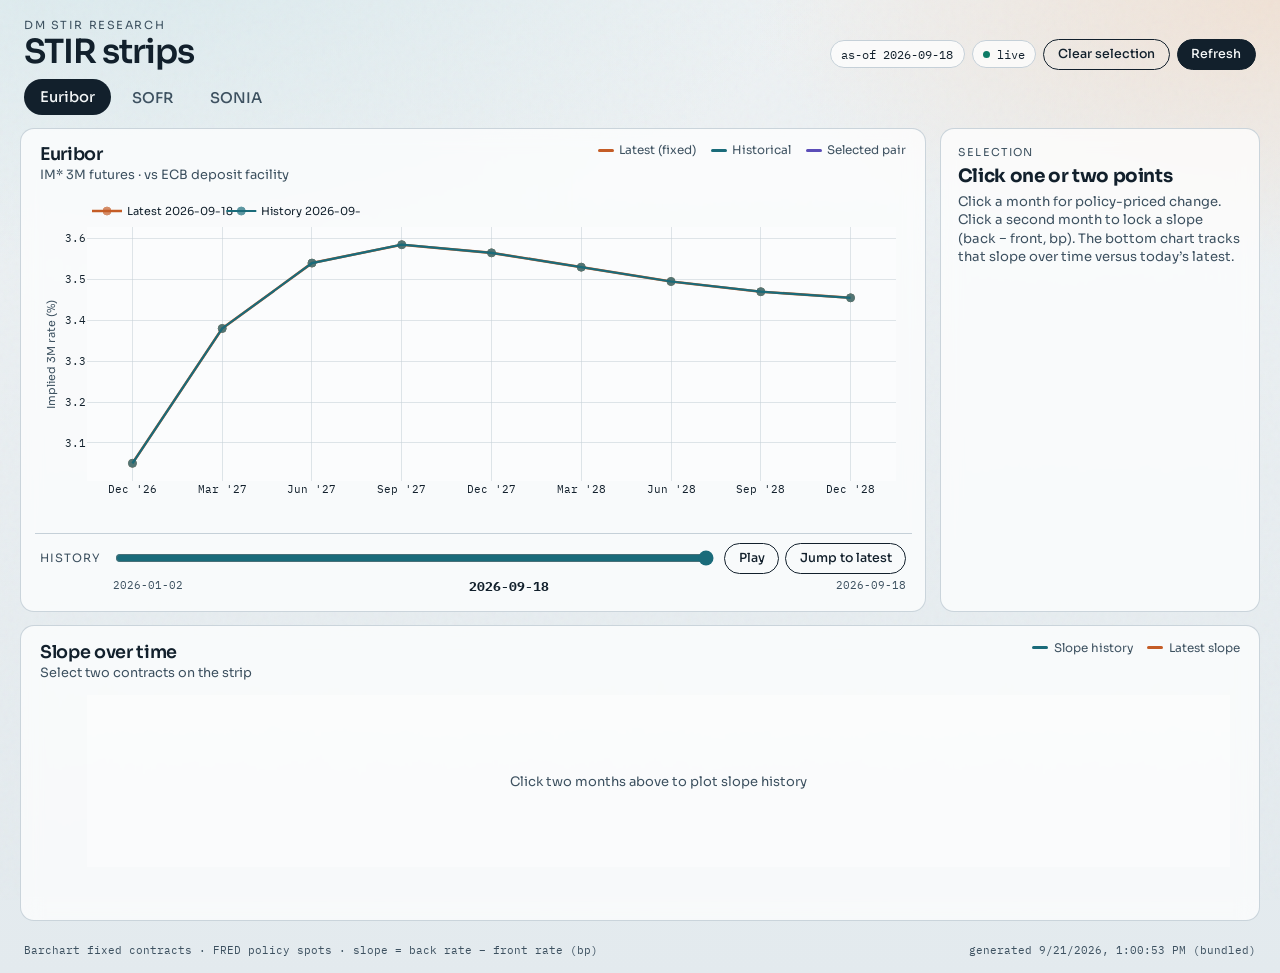
==== commit 97799a7a: "Refresh bundled dashboard artifact Co-authored-by: ALILODHI-cloud <ALILODHI-cloud@users.noreply.gith" ====
--- a/research/dashboard/stir-strips.html
+++ b/research/dashboard/stir-strips.html
@@ -457,7 +457,7 @@
     <span id="footSource">Barchart fixed contracts · FRED policy spots · slope = back rate − front rate (bp)</span>
     <span id="footUpdated">—</span>
   </footer>
-<script type="application/json" id="embedded-curves">{"generated_at":"2026-09-19T17:09:22.629319+00:00","asof":"2026-09-18","curves":{"SOFR":{"root":"SQ","label":"SOFR","policy_name":"SOFR overnight","policy_id":"SOFR","contracts":["U26","V26","X26","Z26","H27","M27","U27","Z27","H28","M28","U28","Z28"],"symbols":{"U26":"SQU26","V26":"SQV26","X26":"SQX26","Z26":"SQZ26","H27":"SQH27","M27":"SQM27","U27":"SQU27","Z27":"SQZ27","H28":"SQH28","M28":"SQM28","U28":"SQU28","Z28":"SQZ28"},"sessions":["2026-01-02","2026-01-05","2026-01-06","2026-01-07","2026-01-08","2026-01-09","2026-01-12","2026-01-13","2026-01-14","2026-01-15","2026-01-16","2026-01-20","2026-01-21","2026-01-22","2026-01-23","2026-01-26","2026-01-27","2026-01-28","2026-01-29","2026-01-30","2026-02-02","2026-02-03","2026-02-04","2026-02-05","2026-02-06","2026-02-09","2026-02-10","2026-02-11","2026-02-12","2026-02-13","2026-02-17","2026-02-18","2026-02-19","2026-02-20","2026-02-23","2026-02-24","2026-02-25","2026-02-26","2026-02-27","2026-03-02","2026-03-03","2026-03-04","2026-03-05","2026-03-06","2026-03-09","2026-03-10","2026-03-11","2026-03-12","2026-03-13","2026-03-16","2026-03-17","2026-03-18","2026-03-19","2026-03-20","2026-03-23","2026-03-24","2026-03-25","2026-03-26","2026-03-27","2026-03-30","2026-03-31","2026-04-01","2026-04-02","2026-04-03","2026-04-06","2026-04-07","2026-04-08","2026-04-09","2026-04-10","2026-04-13","2026-04-14","2026-04-15","2026-04-16","2026-04-17","2026-04-20","2026-04-21","2026-04-22","2026-04-23","2026-04-24","2026-04-27","2026-04-28","2026-04-29","2026-04-30","2026-05-01","2026-05-04","2026-05-05","2026-05-06","2026-05-07","2026-05-08","2026-05-11","2026-05-12","2026-05-13","2026-05-14","2026-05-15","2026-05-18","2026-05-19","2026-05-20","2026-05-21","2026-05-22","2026-05-26","2026-05-27","2026-05-28","2026-05-29","2026-06-01","2026-06-02","2026-06-03","2026-06-04","2026-06-05","2026-06-08","2026-06-09","2026-06-10","2026-06-11","2026-06-12","2026-06-15","2026-06-16","2026-06-17","2026-06-18","2026-06-22","2026-06-23","2026-06-24","2026-06-25","2026-06-26","2026-06-29","2026-06-30","2026-07-01","2026-07-02","2026-07-06","2026-07-07","2026-07-08","2026-07-09","2026-07-10","2026-07-13","2026-07-14","2026-07-15","2026-07-16","2026-07-17","2026-07-20","2026-07-21","2026-07-22","2026-07-23","2026-07-24","2026-07-27","2026-07-28","2026-07-29","2026-07-30","2026-07-31","2026-08-03","2026-08-04","2026-08-05","2026-08-06","2026-08-07","2026-08-10","2026-08-11","2026-08-12","2026-08-13","2026-08-14","2026-08-17","2026-08-18","2026-08-19","2026-08-20","2026-08-21","2026-08-24","2026-08-25","2026-08-26","2026-08-27","2026-08-28","2026-08-31","2026-09-01","2026-09-02","2026-09-03","2026-09-04","2026-09-08","2026-09-09","2026-09-10","2026-09-11","2026-09-14","2026-09-15","2026-09-16","2026-09-17","2026-09-18"],"asof":"2026-09-18","spot":{"2026-01-02":3.75,"2026-01-05":3.7,"2026-01-06":3.66,"2026-01-07":3.65,"2026-01-08":3.64,"2026-01-09":3.64,"2026-01-12":3.64,"2026-01-13":3.65,"2026-01-14":3.64,"2026-01-15":3.66,"2026-01-16":3.65,"2026-01-20":3.64,"2026-01-21":3.63,"2026-01-22":3.64,"2026-01-23":3.65,"2026-01-26":3.66,"2026-01-27":3.66,"2026-01-28":3.64,"2026-01-29":3.65,"2026-01-30":3.68,"2026-02-02":3.69,"2026-02-03":3.69,"2026-02-04":3.65,"2026-02-05":3.65,"2026-02-06":3.64,"2026-02-09":3.63,"2026-02-10":3.65,"2026-02-11":3.65,"2026-02-12":3.65,"2026-02-13":3.66,"2026-02-17":3.71,"2026-02-18":3.73,"2026-02-19":3.67,"2026-02-20":3.66,"2026-02-23":3.66,"2026-02-24":3.67,"2026-02-25":3.67,"2026-02-26":3.67,"2026-02-27":3.68,"2026-03-02":3.71,"2026-03-03":3.7,"2026-03-04":3.67,"2026-03-05":3.66,"2026-03-06":3.65,"2026-03-09":3.65,"2026-03-10":3.64,"2026-03-11":3.64,"2026-03-12":3.65,"2026-03-13":3.65,"2026-03-16":3.7,"2026-03-17":3.65,"2026-03-18":3.62,"2026-03-19":3.62,"2026-03-20":3.62,"2026-03-23":3.62,"2026-03-24":3.63,"2026-03-25":3.64,"2026-03-26":3.65,"2026-03-27":3.63,"2026-03-30":3.63,"2026-03-31":3.68,"2026-04-01":3.65,"2026-04-02":3.66,"2026-04-03":null,"2026-04-06":3.65,"2026-04-07":3.62,"2026-04-08":3.59,"2026-04-09":3.57,"2026-04-10":3.61,"2026-04-13":3.63,"2026-04-14":3.66,"2026-04-15":3.72,"2026-04-16":3.67,"2026-04-17":3.65,"2026-04-20":3.63,"2026-04-21":3.63,"2026-04-22":3.64,"2026-04-23":3.65,"2026-04-24":3.66,"2026-04-27":3.66,"2026-04-28":3.64,"2026-04-29":3.63,"2026-04-30":3.66,"2026-05-01":3.64,"2026-05-04":3.63,"2026-05-05":3.62,"2026-05-06":3.61,"2026-05-07":3.6,"2026-05-08":3.6,"2026-05-11":3.6,"2026-05-12":3.6,"2026-05-13":3.59,"2026-05-14":3.56,"2026-05-15":3.55,"2026-05-18":3.53,"2026-05-19":3.51,"2026-05-20":3.5,"2026-05-21":3.51,"2026-05-22":3.55,"2026-05-26":3.63,"2026-05-27":3.63,"2026-05-28":3.62,"2026-05-29":3.63,"2026-06-01":3.65,"2026-06-02":3.63,"2026-06-03":3.61,"2026-06-04":3.62,"2026-06-05":3.63,"2026-06-08":3.63,"2026-06-09":3.6,"2026-06-10":3.59,"2026-06-11":3.6,"2026-06-12":3.65,"2026-06-15":3.69,"2026-06-16":3.63,"2026-06-17":3.63,"2026-06-18":3.62,"2026-06-22":3.61,"2026-06-23":3.62,"2026-06-24":3.62,"2026-06-25":3.64,"2026-06-26":3.62,"2026-06-29":3.62,"2026-06-30":3.68,"2026-07-01":3.66,"2026-07-02":3.64,"2026-07-06":3.63,"2026-07-07":3.62,"2026-07-08":3.58,"2026-07-09":3.53,"2026-07-10":3.55,"2026-07-13":3.6,"2026-07-14":3.63,"2026-07-15":3.64,"2026-07-16":3.62,"2026-07-17":3.59,"2026-07-20":3.57,"2026-07-21":3.61,"2026-07-22":3.62,"2026-07-23":3.64,"2026-07-24":3.64,"2026-07-27":3.64,"2026-07-28":3.65,"2026-07-29":3.65,"2026-07-30":3.65,"2026-07-31":3.66,"2026-08-03":3.65,"2026-08-04":3.66,"2026-08-05":3.64,"2026-08-06":3.65,"2026-08-07":3.62,"2026-08-10":3.63,"2026-08-11":3.64,"2026-08-12":3.62,"2026-08-13":3.62,"2026-08-14":3.62,"2026-08-17":3.66,"2026-08-18":3.65,"2026-08-19":3.62,"2026-08-20":3.63,"2026-08-21":3.65,"2026-08-24":3.65,"2026-08-25":3.66,"2026-08-26":3.64,"2026-08-27":3.64,"2026-08-28":3.65,"2026-08-31":3.68,"2026-09-01":3.66,"2026-09-02":3.65,"2026-09-03":3.66,"2026-09-04":3.65,"2026-09-08":3.64,"2026-09-09":3.64,"2026-09-10":3.62,"2026-09-11":3.62,"2026-09-14":3.62,"2026-09-15":3.64,"2026-09-16":3.62,"2026-09-17":3.85,"2026-09-18":3.85},"rates":{"2026-01-02":{"U26":3.16,"Z26":3.115,"H27":3.125,"M27":3.16,"U27":3.215,"Z27":3.28,"H28":3.345,"M28":3.41,"U28":3.465,"Z28":3.52},"2026-01-05":{"U26":3.145,"Z26":3.095,"H27":3.1,"M27":3.135,"U27":3.185,"Z27":3.25,"H28":3.315,"M28":3.375,"U28":3.435,"Z28":3.49},"2026-01-06":{"U26":3.175,"Z26":3.12,"H27":3.12,"M27":3.15,"U27":3.2,"Z27":3.26,"H28":3.32,"M28":3.38,"U28":3.435,"Z28":3.49},"2026-01-07":{"U26":3.17,"Z26":3.11,"H27":3.11,"M27":3.135,"U27":3.18,"Z27":3.235,"H28":3.295,"M28":3.35,"U28":3.405,"Z28":3.455},"2026-01-08":{"U26":3.19,"Z26":3.13,"H27":3.135,"M27":3.165,"U27":3.215,"Z27":3.275,"H28":3.335,"M28":3.395,"U28":3.45,"Z28":3.505},"2026-01-09":{"U26":3.245,"Z26":3.185,"H27":3.185,"M27":3.215,"U27":3.26,"Z27":3.315,"H28":3.37,"M28":3.425,"U28":3.475,"Z28":3.52},"2026-01-12":{"U26":3.26,"Z26":3.19,"H27":3.19,"M27":3.22,"U27":3.27,"Z27":3.325,"H28":3.38,"M28":3.435,"U28":3.49,"Z28":3.54},"2026-01-13":{"U26":3.245,"Z26":3.17,"H27":3.165,"M27":3.19,"U27":3.235,"Z27":3.29,"H28":3.345,"M28":3.4,"U28":3.455,"Z28":3.505},"2026-01-14":{"U26":3.23,"Z26":3.155,"H27":3.145,"M27":3.17,"U27":3.21,"Z27":3.26,"H28":3.32,"M28":3.375,"U28":3.425,"Z28":3.475},"2026-01-15":{"U26":3.29,"Z26":3.225,"H27":3.22,"M27":3.245,"U27":3.285,"Z27":3.33,"H28":3.38,"M28":3.43,"U28":3.48,"Z28":3.525},"2026-01-16":{"U26":3.325,"Z26":3.265,"H27":3.27,"M27":3.3,"U27":3.34,"Z27":3.39,"H28":3.445,"M28":3.5,"U28":3.55,"Z28":3.595},"2026-01-20":{"U26":3.305,"Z26":3.25,"H27":3.26,"M27":3.295,"U27":3.34,"Z27":3.395,"H28":3.455,"M28":3.515,"U28":3.57,"Z28":3.62},"2026-01-21":{"U26":3.32,"Z26":3.265,"H27":3.27,"M27":3.3,"U27":3.345,"Z27":3.395,"H28":3.45,"M28":3.505,"U28":3.555,"Z28":3.6},"2026-01-22":{"U26":3.335,"Z26":3.285,"H27":3.295,"M27":3.325,"U27":3.365,"Z27":3.415,"H28":3.47,"M28":3.52,"U28":3.57,"Z28":3.62},"2026-01-23":{"U26":3.32,"Z26":3.265,"H27":3.275,"M27":3.31,"U27":3.355,"Z27":3.405,"H28":3.46,"M28":3.51,"U28":3.56,"Z28":3.61},"2026-01-26":{"U26":3.31,"Z26":3.25,"H27":3.26,"M27":3.295,"U27":3.34,"Z27":3.385,"H28":3.435,"M28":3.49,"U28":3.54,"Z28":3.585},"2026-01-27":{"U26":3.28,"Z26":3.22,"H27":3.23,"M27":3.265,"U27":3.31,"Z27":3.36,"H28":3.415,"M28":3.475,"U28":3.53,"Z28":3.58},"2026-01-28":{"U26":3.3,"Z26":3.24,"H27":3.25,"M27":3.285,"U27":3.33,"Z27":3.38,"H28":3.44,"M28":3.495,"U28":3.55,"Z28":3.605},"2026-01-29":{"U26":3.275,"Z26":3.21,"H27":3.215,"M27":3.245,"U27":3.285,"Z27":3.33,"H28":3.385,"M28":3.445,"U28":3.5,"Z28":3.55},"2026-01-30":{"U26":3.245,"Z26":3.175,"H27":3.18,"M27":3.21,"U27":3.255,"Z27":3.305,"H28":3.365,"M28":3.425,"U28":3.485,"Z28":3.54},"2026-02-02":{"U26":3.285,"Z26":3.22,"H27":3.23,"M27":3.26,"U27":3.305,"Z27":3.355,"H28":3.41,"M28":3.47,"U28":3.525,"Z28":3.58},"2026-02-03":{"U26":3.29,"Z26":3.225,"H27":3.235,"M27":3.265,"U27":3.31,"Z27":3.36,"H28":3.415,"M28":3.475,"U28":3.53,"Z28":3.585},"2026-02-04":{"U26":3.28,"Z26":3.21,"H27":3.215,"M27":3.25,"U27":3.295,"Z27":3.345,"H28":3.405,"M28":3.465,"U28":3.525,"Z28":3.58},"2026-02-05":{"U26":3.195,"Z26":3.125,"H27":3.13,"M27":3.16,"U27":3.2,"Z27":3.25,"H28":3.31,"M28":3.375,"U28":3.435,"Z28":3.49},"2026-02-06":{"U26":3.21,"Z26":3.135,"H27":3.14,"M27":3.17,"U27":3.215,"Z27":3.265,"H28":3.325,"M28":3.385,"U28":3.445,"Z28":3.5},"2026-02-09":{"U26":3.195,"Z26":3.12,"H27":3.125,"M27":3.155,"U27":3.195,"Z27":3.245,"H28":3.305,"M28":3.365,"U28":3.42,"Z28":3.475},"2026-02-10":{"U26":3.175,"Z26":3.095,"H27":3.09,"M27":3.115,"U27":3.15,"Z27":3.195,"H28":3.25,"M28":3.31,"U28":3.37,"Z28":3.425},"2026-02-11":{"U26":3.245,"Z26":3.16,"H27":3.145,"M27":3.16,"U27":3.195,"Z27":3.24,"H28":3.295,"M28":3.355,"U28":3.41,"Z28":3.46},"2026-02-12":{"U26":3.21,"Z26":3.105,"H27":3.08,"M27":3.09,"U27":3.115,"Z27":3.155,"H28":3.205,"M28":3.26,"U28":3.315,"Z28":3.365},"2026-02-13":{"U26":3.165,"Z26":3.04,"H27":3.005,"M27":3.01,"U27":3.04,"Z27":3.08,"H28":3.135,"M28":3.195,"U28":3.255,"Z28":3.305},"2026-02-17":{"U26":3.21,"Z26":3.08,"H27":3.035,"M27":3.03,"U27":3.05,"Z27":3.09,"H28":3.14,"M28":3.195,"U28":3.25,"Z28":3.305},"2026-02-18":{"U26":3.22,"Z26":3.1,"H27":3.06,"M27":3.06,"U27":3.08,"Z27":3.12,"H28":3.17,"M28":3.225,"U28":3.28,"Z28":3.335},"2026-02-19":{"U26":3.245,"Z26":3.12,"H27":3.075,"M27":3.07,"U27":3.09,"Z27":3.125,"H28":3.17,"M28":3.225,"U28":3.28,"Z28":3.33},"2026-02-20":{"U26":3.27,"Z26":3.14,"H27":3.09,"M27":3.075,"U27":3.085,"Z27":3.115,"H28":3.16,"M28":3.21,"U28":3.26,"Z28":3.31},"2026-02-23":{"U26":3.25,"Z26":3.1,"H27":3.03,"M27":3.005,"U27":3.01,"Z27":3.03,"H28":3.065,"M28":3.11,"U28":3.16,"Z28":3.21},"2026-02-24":{"U26":3.275,"Z26":3.13,"H27":3.065,"M27":3.035,"U27":3.03,"Z27":3.05,"H28":3.085,"M28":3.125,"U28":3.175,"Z28":3.225},"2026-02-25":{"U26":3.3,"Z26":3.16,"H27":3.1,"M27":3.075,"U27":3.075,"Z27":3.095,"H28":3.125,"M28":3.165,"U28":3.21,"Z28":3.255},"2026-02-26":{"U26":3.285,"Z26":3.135,"H27":3.07,"M27":3.04,"U27":3.04,"Z27":3.06,"H28":3.095,"M28":3.135,"U28":3.18,"Z28":3.225},"2026-02-27":{"U26":3.225,"Z26":3.055,"H27":2.975,"M27":2.94,"U27":2.94,"Z27":2.96,"H28":3.0,"M28":3.045,"U28":3.09,"Z28":3.14},"2026-03-02":{"U26":3.32,"Z26":3.185,"H27":3.12,"M27":3.085,"U27":3.075,"Z27":3.085,"H28":3.115,"M28":3.155,"U28":3.2,"Z28":3.245},"2026-03-03":{"U26":3.345,"Z26":3.225,"H27":3.155,"M27":3.105,"U27":3.085,"Z27":3.085,"H28":3.11,"M28":3.15,"U28":3.195,"Z28":3.24},"2026-03-04":{"U26":3.39,"Z26":3.27,"H27":3.2,"M27":3.155,"U27":3.135,"Z27":3.14,"H28":3.16,"M28":3.195,"U28":3.235,"Z28":3.28},"2026-03-05":{"U26":3.43,"Z26":3.33,"H27":3.275,"M27":3.24,"U27":3.22,"Z27":3.22,"H28":3.24,"M28":3.27,"U28":3.31,"Z28":3.35},"2026-03-06":{"U26":3.375,"Z26":3.28,"H27":3.235,"M27":3.2,"U27":3.18,"Z27":3.18,"H28":3.205,"M28":3.24,"U28":3.285,"Z28":3.325},"2026-03-09":{"U26":3.425,"Z26":3.335,"H27":3.285,"M27":3.24,"U27":3.215,"Z27":3.21,"H28":3.225,"M28":3.26,"U28":3.3,"Z28":3.34},"2026-03-10":{"U26":3.4,"Z26":3.305,"H27":3.255,"M27":3.22,"U27":3.205,"Z27":3.205,"H28":3.225,"M28":3.26,"U28":3.3,"Z28":3.34},"2026-03-11":{"U26":3.465,"Z26":3.39,"H27":3.34,"M27":3.295,"U27":3.265,"Z27":3.255,"H28":3.27,"M28":3.295,"U28":3.33,"Z28":3.365},"2026-03-12":{"U26":3.58,"Z26":3.535,"H27":3.515,"M27":3.475,"U27":3.425,"Z27":3.395,"H28":3.39,"M28":3.405,"U28":3.43,"Z28":3.455},"2026-03-13":{"U26":3.56,"Z26":3.5,"H27":3.475,"M27":3.44,"U27":3.395,"Z27":3.37,"H28":3.37,"M28":3.39,"U28":3.415,"Z28":3.445},"2026-03-16":{"U26":3.525,"Z26":3.445,"H27":3.405,"M27":3.36,"U27":3.315,"Z27":3.29,"H28":3.295,"M28":3.32,"U28":3.35,"Z28":3.38},"2026-03-17":{"U26":3.52,"Z26":3.435,"H27":3.395,"M27":3.345,"U27":3.3,"Z27":3.275,"H28":3.28,"M28":3.3,"U28":3.33,"Z28":3.36},"2026-03-18":{"U26":3.59,"Z26":3.525,"H27":3.485,"M27":3.43,"U27":3.38,"Z27":3.35,"H28":3.35,"M28":3.37,"U28":3.395,"Z28":3.425},"2026-03-19":{"U26":3.72,"Z26":3.69,"H27":3.66,"M27":3.57,"U27":3.47,"Z27":3.41,"H28":3.4,"M28":3.415,"U28":3.44,"Z28":3.47},"2026-03-20":{"U26":3.79,"Z26":3.785,"H27":3.77,"M27":3.68,"U27":3.56,"Z27":3.485,"H28":3.48,"M28":3.505,"U28":3.535,"Z28":3.56},"2026-03-23":{"U26":3.725,"Z26":3.69,"H27":3.67,"M27":3.585,"U27":3.465,"Z27":3.39,"H28":3.4,"M28":3.44,"U28":3.48,"Z28":3.515},"2026-03-24":{"U26":3.82,"Z26":3.815,"H27":3.795,"M27":3.71,"U27":3.585,"Z27":3.5,"H28":3.495,"M28":3.52,"U28":3.55,"Z28":3.58},"2026-03-25":{"U26":3.765,"Z26":3.75,"H27":3.72,"M27":3.635,"U27":3.52,"Z27":3.44,"H28":3.435,"M28":3.455,"U28":3.485,"Z28":3.515},"2026-03-26":{"U26":3.83,"Z26":3.85,"H27":3.845,"M27":3.77,"U27":3.65,"Z27":3.56,"H28":3.55,"M28":3.57,"U28":3.595,"Z28":3.62},"2026-03-27":{"U26":3.76,"Z26":3.765,"H27":3.75,"M27":3.68,"U27":3.575,"Z27":3.505,"H28":3.505,"M28":3.535,"U28":3.57,"Z28":3.605},"2026-03-30":{"U26":3.69,"Z26":3.67,"H27":3.645,"M27":3.575,"U27":3.485,"Z27":3.425,"H28":3.43,"M28":3.465,"U28":3.5,"Z28":3.535},"2026-03-31":{"U26":3.665,"Z26":3.635,"H27":3.615,"M27":3.555,"U27":3.465,"Z27":3.405,"H28":3.405,"M28":3.435,"U28":3.47,"Z28":3.5},"2026-04-01":{"U26":3.665,"Z26":3.625,"H27":3.605,"M27":3.555,"U27":3.48,"Z27":3.43,"H28":3.44,"M28":3.47,"U28":3.5,"Z28":3.53},"2026-04-02":{"U26":3.665,"Z26":3.63,"H27":3.605,"M27":3.555,"U27":3.48,"Z27":3.43,"H28":3.435,"M28":3.465,"U28":3.495,"Z28":3.525},"2026-04-03":{"U26":3.7,"Z26":3.685,"H27":3.675,"M27":3.62,"U27":3.54,"Z27":3.48,"H28":3.48,"M28":3.505,"U28":3.53,"Z28":3.56},"2026-04-06":{"U26":3.715,"Z26":3.7,"H27":3.68,"M27":3.62,"U27":3.525,"Z27":3.465,"H28":3.465,"M28":3.495,"U28":3.525,"Z28":3.555},"2026-04-07":{"U26":3.695,"Z26":3.67,"H27":3.655,"M27":3.6,"U27":3.515,"Z27":3.455,"H28":3.46,"M28":3.49,"U28":3.52,"Z28":3.545},"2026-04-08":{"U26":3.675,"Z26":3.63,"H27":3.6,"M27":3.535,"U27":3.455,"Z27":3.4,"H28":3.4,"M28":3.43,"U28":3.46,"Z28":3.49},"2026-04-09":{"U26":3.66,"Z26":3.61,"H27":3.58,"M27":3.52,"U27":3.45,"Z27":3.4,"H28":3.405,"M28":3.43,"U28":3.46,"Z28":3.49},"2026-04-10":{"U26":3.67,"Z26":3.63,"H27":3.6,"M27":3.545,"U27":3.47,"Z27":3.42,"H28":3.42,"M28":3.45,"U28":3.48,"Z28":3.51},"2026-04-13":{"U26":3.655,"Z26":3.61,"H27":3.58,"M27":3.52,"U27":3.445,"Z27":3.395,"H28":3.395,"M28":3.42,"U28":3.455,"Z28":3.49,"V26":3.65},"2026-04-14":{"U26":3.645,"Z26":3.59,"H27":3.555,"M27":3.49,"U27":3.41,"Z27":3.355,"H28":3.35,"M28":3.375,"U28":3.41,"Z28":3.445,"V26":3.64},"2026-04-15":{"U26":3.645,"Z26":3.6,"H27":3.565,"M27":3.505,"U27":3.435,"Z27":3.385,"H28":3.385,"M28":3.41,"U28":3.445,"Z28":3.475,"V26":3.63},"2026-04-16":{"U26":3.645,"Z26":3.605,"H27":3.58,"M27":3.53,"U27":3.46,"Z27":3.41,"H28":3.41,"M28":3.435,"U28":3.465,"Z28":3.495,"V26":3.63},"2026-04-17":{"U26":3.58,"Z26":3.52,"H27":3.48,"M27":3.425,"U27":3.36,"Z27":3.32,"H28":3.325,"M28":3.355,"U28":3.395,"Z28":3.435,"V26":3.565},"2026-04-20":{"U26":3.6,"Z26":3.535,"H27":3.49,"M27":3.435,"U27":3.37,"Z27":3.33,"H28":3.335,"M28":3.365,"U28":3.4,"Z28":3.44,"V26":3.585},"2026-04-21":{"U26":3.64,"Z26":3.605,"H27":3.58,"M27":3.53,"U27":3.46,"Z27":3.41,"H28":3.405,"M28":3.43,"U28":3.46,"Z28":3.495,"V26":3.625},"2026-04-22":{"U26":3.645,"Z26":3.62,"H27":3.6,"M27":3.55,"U27":3.48,"Z27":3.43,"H28":3.42,"M28":3.44,"U28":3.47,"Z28":3.5,"V26":3.63},"2026-04-23":{"U26":3.645,"Z26":3.64,"H27":3.64,"M27":3.605,"U27":3.53,"Z27":3.47,"H28":3.46,"M28":3.475,"U28":3.505,"Z28":3.535,"V26":3.64},"2026-04-24":{"U26":3.615,"Z26":3.59,"H27":3.58,"M27":3.55,"U27":3.49,"Z27":3.44,"H28":3.43,"M28":3.45,"U28":3.485,"Z28":3.52,"V26":3.61},"2026-04-27":{"U26":3.635,"Z26":3.62,"H27":3.61,"M27":3.58,"U27":3.52,"Z27":3.47,"H28":3.46,"M28":3.48,"U28":3.51,"Z28":3.545,"V26":3.63},"2026-04-28":{"U26":3.65,"Z26":3.655,"H27":3.665,"M27":3.645,"U27":3.585,"Z27":3.53,"H28":3.515,"M28":3.53,"U28":3.555,"Z28":3.58,"V26":3.645},"2026-04-29":{"U26":3.69,"Z26":3.745,"H27":3.8,"M27":3.795,"U27":3.72,"Z27":3.645,"H28":3.61,"M28":3.605,"U28":3.62,"Z28":3.645,"V26":3.705},"2026-04-30":{"U26":3.65,"Z26":3.69,"H27":3.74,"M27":3.73,"U27":3.665,"Z27":3.595,"H28":3.57,"M28":3.57,"U28":3.59,"Z28":3.615,"V26":3.665},"2026-05-01":{"U26":3.655,"Z26":3.705,"H27":3.75,"M27":3.735,"U27":3.67,"Z27":3.605,"H28":3.575,"M28":3.575,"U28":3.59,"Z28":3.615,"V26":3.67},"2026-05-04":{"U26":3.705,"Z26":3.795,"H27":3.86,"M27":3.845,"U27":3.775,"Z27":3.7,"H28":3.66,"M28":3.65,"U28":3.665,"Z28":3.685,"V26":3.735},"2026-05-05":{"U26":3.685,"Z26":3.77,"H27":3.83,"M27":3.815,"U27":3.75,"Z27":3.675,"H28":3.635,"M28":3.63,"U28":3.645,"Z28":3.67,"V26":3.72},"2026-05-06":{"U26":3.65,"Z26":3.7,"H27":3.735,"M27":3.715,"U27":3.655,"Z27":3.595,"H28":3.565,"M28":3.57,"U28":3.59,"Z28":3.615,"V26":3.685},"2026-05-07":{"U26":3.675,"Z26":3.74,"H27":3.795,"M27":3.785,"U27":3.735,"Z27":3.675,"H28":3.64,"M28":3.635,"U28":3.645,"Z28":3.665,"V26":3.71},"2026-05-08":{"U26":3.66,"Z26":3.705,"H27":3.75,"M27":3.74,"U27":3.695,"Z27":3.64,"H28":3.615,"M28":3.615,"U28":3.625,"Z28":3.64,"V26":3.685},"2026-05-11":{"U26":3.695,"Z26":3.75,"H27":3.805,"M27":3.805,"U27":3.76,"Z27":3.7,"H28":3.67,"M28":3.67,"U28":3.68,"Z28":3.695,"V26":3.72},"2026-05-12":{"U26":3.705,"Z26":3.795,"H27":3.875,"M27":3.885,"U27":3.84,"Z27":3.775,"H28":3.735,"M28":3.73,"U28":3.74,"Z28":3.755,"V26":3.745},"2026-05-13":{"U26":3.715,"Z26":3.795,"H27":3.865,"M27":3.875,"U27":3.84,"Z27":3.785,"H28":3.75,"M28":3.745,"U28":3.755,"Z28":3.77,"V26":3.755},"2026-05-14":{"U26":3.72,"Z26":3.8,"H27":3.865,"M27":3.875,"U27":3.84,"Z27":3.785,"H28":3.75,"M28":3.745,"U28":3.755,"Z28":3.77,"V26":3.76},"2026-05-15":{"U26":3.74,"Z26":3.86,"H27":3.97,"M27":4.01,"U27":3.995,"Z27":3.945,"H28":3.91,"M28":3.905,"U28":3.915,"Z28":3.925,"V26":3.785},"2026-05-18":{"U26":3.75,"Z26":3.87,"H27":3.98,"M27":4.025,"U27":4.015,"Z27":3.975,"H28":3.945,"M28":3.94,"U28":3.95,"Z28":3.96,"V26":3.795,"X26":3.84},"2026-05-19":{"U26":3.78,"Z26":3.915,"H27":4.03,"M27":4.07,"U27":4.055,"Z27":4.01,"H28":3.98,"M28":3.98,"U28":3.995,"Z28":4.01,"V26":3.83,"X26":3.875},"2026-05-20":{"U26":3.735,"Z26":3.84,"H27":3.925,"M27":3.95,"U27":3.93,"Z27":3.885,"H28":3.855,"M28":3.86,"U28":3.88,"Z28":3.9,"V26":3.785,"X26":3.82},"2026-05-21":{"U26":3.785,"Z26":3.9,"H27":3.995,"M27":4.015,"U27":3.98,"Z27":3.925,"H28":3.89,"M28":3.89,"U28":3.905,"Z28":3.92,"V26":3.835,"X26":3.87},"2026-05-22":{"U26":3.815,"Z26":3.95,"H27":4.05,"M27":4.06,"U27":4.015,"Z27":3.955,"H28":3.91,"M28":3.905,"U28":3.915,"Z28":3.925,"V26":3.87,"X26":3.91},"2026-05-26":{"U26":3.765,"Z26":3.865,"H27":3.945,"M27":3.955,"U27":3.92,"Z27":3.865,"H28":3.83,"M28":3.825,"U28":3.83,"Z28":3.84,"V26":3.815,"X26":3.85},"2026-05-27":{"U26":3.75,"Z26":3.845,"H27":3.92,"M27":3.935,"U27":3.905,"Z27":3.86,"H28":3.83,"M28":3.82,"U28":3.825,"Z28":3.835,"V26":3.8,"X26":3.825},"2026-05-28":{"U26":3.755,"Z26":3.84,"H27":3.905,"M27":3.92,"U27":3.895,"Z27":3.85,"H28":3.82,"M28":3.81,"U28":3.815,"Z28":3.82,"V26":3.795,"X26":3.82},"2026-05-29":{"U26":3.735,"Z26":3.83,"H27":3.9,"M27":3.915,"U27":3.885,"Z27":3.84,"H28":3.805,"M28":3.795,"U28":3.795,"Z28":3.8,"V26":3.775,"X26":3.805},"2026-06-01":{"U26":3.755,"Z26":3.865,"H27":3.955,"M27":3.975,"U27":3.95,"Z27":3.9,"H28":3.86,"M28":3.845,"U28":3.84,"Z28":3.845,"V26":3.8,"X26":3.835},"2026-06-02":{"U26":3.75,"Z26":3.865,"H27":3.96,"M27":3.98,"U27":3.95,"Z27":3.895,"H28":3.855,"M28":3.835,"U28":3.83,"Z28":3.83,"V26":3.795,"X26":3.83},"2026-06-03":{"U26":3.76,"Z26":3.89,"H27":3.995,"M27":4.025,"U27":3.995,"Z27":3.94,"H28":3.895,"M28":3.875,"U28":3.865,"Z28":3.865,"V26":3.81,"X26":3.85},"2026-06-04":{"U26":3.74,"Z26":3.855,"H27":3.945,"M27":3.975,"U27":3.955,"Z27":3.905,"H28":3.87,"M28":3.855,"U28":3.85,"Z28":3.85,"V26":3.79,"X26":3.83},"2026-06-05":{"U26":3.8,"Z26":3.96,"H27":4.075,"M27":4.105,"U27":4.085,"Z27":4.035,"H28":3.985,"M28":3.96,"U28":3.945,"Z28":3.94,"V26":3.865,"X26":3.915},"2026-06-08":{"U26":3.815,"Z26":3.965,"H27":4.07,"M27":4.095,"U27":4.07,"Z27":4.015,"H28":3.97,"M28":3.945,"U28":3.935,"Z28":3.93,"V26":3.88,"X26":3.93},"2026-06-09":{"U26":3.795,"Z26":3.935,"H27":4.035,"M27":4.055,"U27":4.03,"Z27":3.985,"H28":3.945,"M28":3.925,"U28":3.915,"Z28":3.915,"V26":3.86,"X26":3.91},"2026-06-10":{"U26":3.79,"Z26":3.94,"H27":4.04,"M27":4.065,"U27":4.04,"Z27":3.99,"H28":3.95,"M28":3.935,"U28":3.925,"Z28":3.92,"V26":3.855,"X26":3.905},"2026-06-11":{"U26":3.765,"Z26":3.89,"H27":3.975,"M27":3.995,"U27":3.965,"Z27":3.915,"H28":3.875,"M28":3.855,"U28":3.845,"Z28":3.845,"V26":3.825,"X26":3.86},"2026-06-12":{"U26":3.76,"Z26":3.895,"H27":3.985,"M27":4.005,"U27":3.98,"Z27":3.935,"H28":3.895,"M28":3.875,"U28":3.87,"Z28":3.87,"V26":3.82,"X26":3.855},"2026-06-15":{"U26":3.755,"Z26":3.885,"H27":3.96,"M27":3.97,"U27":3.95,"Z27":3.905,"H28":3.865,"M28":3.845,"U28":3.835,"Z28":3.835,"V26":3.815,"X26":3.85},"2026-06-16":{"U26":3.76,"Z26":3.885,"H27":3.94,"M27":3.94,"U27":3.915,"Z27":3.87,"H28":3.825,"M28":3.8,"U28":3.79,"Z28":3.785,"V26":3.82,"X26":3.855},"2026-06-17":{"U26":3.865,"Z26":4.035,"H27":4.095,"M27":4.08,"U27":4.035,"Z27":3.975,"H28":3.915,"M28":3.88,"U28":3.86,"Z28":3.845,"V26":3.935,"X26":3.985},"2026-06-18":{"U26":3.94,"Z26":4.095,"H27":4.145,"M27":4.11,"U27":4.04,"Z27":3.955,"H28":3.89,"M28":3.855,"U28":3.835,"Z28":3.825,"V26":4.01,"X26":4.06},"2026-06-22":{"U26":3.965,"Z26":4.125,"H27":4.19,"M27":4.175,"U27":4.115,"Z27":4.04,"H28":3.975,"M28":3.94,"U28":3.915,"Z28":3.9,"V26":4.035,"X26":4.085},"2026-06-23":{"U26":3.94,"Z26":4.08,"H27":4.14,"M27":4.125,"U27":4.065,"Z27":3.99,"H28":3.93,"M28":3.9,"U28":3.88,"Z28":3.87,"V26":4.01,"X26":4.055},"2026-06-24":{"U26":3.915,"Z26":4.035,"H27":4.075,"M27":4.045,"U27":3.98,"Z27":3.9,"H28":3.835,"M28":3.8,"U28":3.78,"Z28":3.77,"V26":3.98,"X26":4.02},"2026-06-25":{"U26":3.895,"Z26":4.02,"H27":4.05,"M27":4.015,"U27":3.95,"Z27":3.875,"H28":3.815,"M28":3.785,"U28":3.765,"Z28":3.755,"V26":3.96,"X26":4.0},"2026-06-26":{"U26":3.865,"Z26":3.98,"H27":4.01,"M27":3.98,"U27":3.92,"Z27":3.84,"H28":3.775,"M28":3.74,"U28":3.725,"Z28":3.715,"V26":3.93,"X26":3.97},"2026-06-29":{"U26":3.885,"Z26":4.01,"H27":4.04,"M27":4.0,"U27":3.935,"Z27":3.855,"H28":3.79,"M28":3.755,"U28":3.735,"Z28":3.725,"V26":3.95,"X26":3.99},"2026-06-30":{"U26":3.915,"Z26":4.04,"H27":4.08,"M27":4.045,"U27":3.975,"Z27":3.89,"H28":3.83,"M28":3.8,"U28":3.78,"Z28":3.77,"V26":3.98,"X26":4.02},"2026-07-01":{"U26":3.905,"Z26":4.055,"H27":4.11,"M27":4.08,"U27":4.015,"Z27":3.935,"H28":3.88,"M28":3.85,"U28":3.835,"Z28":3.825,"V26":3.97,"X26":4.015},"2026-07-02":{"U26":3.855,"Z26":4.0,"H27":4.055,"M27":4.035,"U27":3.98,"Z27":3.91,"H28":3.865,"M28":3.845,"U28":3.835,"Z28":3.83,"V26":3.92,"X26":3.965},"2026-07-06":{"U26":3.87,"Z26":3.995,"H27":4.045,"M27":4.02,"U27":3.965,"Z27":3.9,"H28":3.85,"M28":3.83,"U28":3.82,"Z28":3.82,"V26":3.935,"X26":3.975},"2026-07-07":{"U26":3.89,"Z26":4.03,"H27":4.09,"M27":4.07,"U27":4.015,"Z27":3.95,"H28":3.9,"M28":3.875,"U28":3.865,"Z28":3.865,"V26":3.955,"X26":3.995},"2026-07-08":{"U26":3.91,"Z26":4.06,"H27":4.125,"M27":4.11,"U27":4.06,"Z27":3.995,"H28":3.955,"M28":3.94,"U28":3.935,"Z28":3.935,"V26":3.975,"X26":4.02},"2026-07-09":{"U26":3.875,"Z26":4.02,"H27":4.085,"M27":4.07,"U27":4.02,"Z27":3.955,"H28":3.915,"M28":3.895,"U28":3.89,"Z28":3.89,"V26":3.94,"X26":3.985},"2026-07-10":{"U26":3.915,"Z26":4.065,"H27":4.13,"M27":4.12,"U27":4.07,"Z27":4.01,"H28":3.97,"M28":3.95,"U28":3.94,"Z28":3.935,"V26":3.98,"X26":4.025},"2026-07-13":{"U26":3.96,"Z26":4.125,"H27":4.195,"M27":4.185,"U27":4.13,"Z27":4.06,"H28":4.015,"M28":3.995,"U28":3.985,"Z28":3.98,"V26":4.03,"X26":4.08},"2026-07-14":{"U26":3.865,"Z26":4.01,"H27":4.09,"M27":4.1,"U27":4.07,"Z27":4.02,"H28":3.99,"M28":3.975,"U28":3.97,"Z28":3.965,"V26":3.935,"X26":3.98},"2026-07-15":{"U26":3.825,"Z26":3.945,"H27":4.015,"M27":4.025,"U27":3.995,"Z27":3.945,"H28":3.915,"M28":3.905,"U28":3.905,"Z28":3.905,"V26":3.885,"X26":3.925},"2026-07-16":{"U26":3.84,"Z26":3.975,"H27":4.05,"M27":4.06,"U27":4.025,"Z27":3.97,"H28":3.94,"M28":3.93,"U28":3.93,"Z28":3.93,"V26":3.9,"X26":3.94},"2026-07-17":{"U26":3.87,"Z26":4.01,"H27":4.075,"M27":4.075,"U27":4.03,"Z27":3.97,"H28":3.935,"M28":3.92,"U28":3.915,"Z28":3.91,"V26":3.93,"X26":3.97},"2026-07-20":{"U26":3.89,"Z26":4.04,"H27":4.115,"M27":4.12,"U27":4.075,"Z27":4.02,"H28":3.985,"M28":3.97,"U28":3.97,"Z28":3.97,"V26":3.955,"X26":4.0},"2026-07-21":{"U26":3.92,"Z26":4.085,"H27":4.17,"M27":4.175,"U27":4.13,"Z27":4.07,"H28":4.035,"M28":4.02,"U28":4.015,"Z28":4.015,"V26":3.995,"X26":4.045},"2026-07-22":{"U26":3.96,"Z26":4.13,"H27":4.22,"M27":4.225,"U27":4.175,"Z27":4.11,"H28":4.07,"M28":4.055,"U28":4.05,"Z28":4.045,"V26":4.035,"X26":4.085},"2026-07-23":{"U26":3.99,"Z26":4.165,"H27":4.27,"M27":4.29,"U27":4.25,"Z27":4.175,"H28":4.13,"M28":4.11,"U28":4.1,"Z28":4.095,"V26":4.065,"X26":4.115},"2026-07-24":{"U26":3.98,"Z26":4.145,"H27":4.24,"M27":4.25,"U27":4.2,"Z27":4.13,"H28":4.09,"M28":4.07,"U28":4.06,"Z28":4.055,"V26":4.055,"X26":4.105},"2026-07-27":{"U26":3.99,"Z26":4.145,"H27":4.225,"M27":4.235,"U27":4.185,"Z27":4.115,"H28":4.07,"M28":4.045,"U28":4.035,"Z28":4.03,"V26":4.065,"X26":4.11},"2026-07-28":{"U26":3.96,"Z26":4.105,"H27":4.175,"M27":4.18,"U27":4.135,"Z27":4.065,"H28":4.025,"M28":4.005,"U28":3.995,"Z28":3.99,"V26":4.035,"X26":4.08},"2026-07-29":{"U26":3.86,"Z26":4.03,"H27":4.13,"M27":4.155,"U27":4.12,"Z27":4.06,"H28":4.02,"M28":4.0,"U28":3.995,"Z28":3.995,"V26":3.935,"X26":3.985},"2026-07-30":{"U26":3.87,"Z26":4.03,"H27":4.12,"M27":4.145,"U27":4.115,"Z27":4.065,"H28":4.035,"M28":4.025,"U28":4.025,"Z28":4.025,"V26":3.945,"X26":3.995},"2026-07-31":{"U26":3.885,"Z26":4.08,"H27":4.195,"M27":4.225,"U27":4.195,"Z27":4.145,"H28":4.115,"M28":4.105,"U28":4.11,"Z28":4.115,"V26":3.96,"X26":4.02},"2026-08-03":{"U26":3.88,"Z26":4.06,"H27":4.155,"M27":4.18,"U27":4.145,"Z27":4.09,"H28":4.055,"M28":4.045,"U28":4.05,"Z28":4.055,"V26":3.96,"X26":4.02},"2026-08-04":{"U26":3.855,"Z26":4.015,"H27":4.09,"M27":4.105,"U27":4.07,"Z27":4.015,"H28":3.98,"M28":3.97,"U28":3.975,"Z28":3.98,"V26":3.935,"X26":3.985},"2026-08-05":{"U26":3.845,"Z26":4.0,"H27":4.07,"M27":4.085,"U27":4.05,"Z27":4.0,"H28":3.97,"M28":3.965,"U28":3.97,"Z28":3.975,"V26":3.925,"X26":3.975},"2026-08-06":{"U26":3.86,"Z26":4.04,"H27":4.13,"M27":4.16,"U27":4.135,"Z27":4.085,"H28":4.055,"M28":4.045,"U28":4.045,"Z28":4.05,"V26":3.94,"X26":3.995},"2026-08-07":{"U26":3.815,"Z26":3.985,"H27":4.075,"M27":4.105,"U27":4.085,"Z27":4.045,"H28":4.02,"M28":4.01,"U28":4.015,"Z28":4.025,"V26":3.895,"X26":3.95},"2026-08-10":{"U26":3.845,"Z26":4.015,"H27":4.105,"M27":4.145,"U27":4.13,"Z27":4.09,"H28":4.06,"M28":4.05,"U28":4.06,"Z28":4.07,"V26":3.925,"X26":3.98},"2026-08-11":{"U26":3.835,"Z26":4.0,"H27":4.085,"M27":4.12,"U27":4.105,"Z27":4.065,"H28":4.04,"M28":4.03,"U28":4.04,"Z28":4.05,"V26":3.915,"X26":3.965},"2026-08-12":{"U26":3.81,"Z26":3.97,"H27":4.06,"M27":4.1,"U27":4.09,"Z27":4.055,"H28":4.03,"M28":4.025,"U28":4.035,"Z28":4.05,"V26":3.89,"X26":3.94},"2026-08-13":{"U26":3.785,"Z26":3.925,"H27":3.995,"M27":4.025,"U27":4.02,"Z27":3.99,"H28":3.97,"M28":3.97,"U28":3.98,"Z28":3.995,"V26":3.855,"X26":3.895},"2026-08-14":{"U26":3.785,"Z26":3.935,"H27":4.02,"M27":4.055,"U27":4.055,"Z27":4.03,"H28":4.015,"M28":4.015,"U28":4.03,"Z28":4.045,"V26":3.855,"X26":3.895},"2026-08-17":{"U26":3.7925,"Z26":3.94,"H27":4.025,"M27":4.065,"U27":4.06,"Z27":4.035,"H28":4.02,"M28":4.02,"U28":4.035,"Z28":4.055,"V26":3.865,"X26":3.905},"2026-08-18":{"U26":3.7875,"Z26":3.935,"H27":4.02,"M27":4.055,"U27":4.05,"Z27":4.03,"H28":4.015,"M28":4.015,"U28":4.03,"Z28":4.045,"V26":3.855,"X26":3.895},"2026-08-19":{"U26":3.7825,"Z26":3.93,"H27":4.02,"M27":4.065,"U27":4.065,"Z27":4.04,"H28":4.025,"M28":4.02,"U28":4.025,"Z28":4.035,"V26":3.85,"X26":3.89},"2026-08-20":{"U26":3.7875,"Z26":3.93,"H27":4.015,"M27":4.06,"U27":4.07,"Z27":4.055,"H28":4.045,"M28":4.045,"U28":4.055,"Z28":4.07,"V26":3.85,"X26":3.89},"2026-08-21":{"U26":3.8,"Z26":3.955,"H27":4.06,"M27":4.115,"U27":4.125,"Z27":4.105,"H28":4.09,"M28":4.085,"U28":4.095,"Z28":4.11,"V26":3.865,"X26":3.915},"2026-08-24":{"U26":3.8125,"Z26":3.975,"H27":4.08,"M27":4.13,"U27":4.13,"Z27":4.1,"H28":4.08,"M28":4.07,"U28":4.075,"Z28":4.085,"V26":3.885,"X26":3.935},"2026-08-25":{"U26":3.805,"Z26":3.96,"H27":4.045,"M27":4.085,"U27":4.08,"Z27":4.05,"H28":4.025,"M28":4.015,"U28":4.015,"Z28":4.025,"V26":3.88,"X26":3.93},"2026-08-26":{"U26":3.7975,"Z26":3.965,"H27":4.065,"M27":4.11,"U27":4.11,"Z27":4.08,"H28":4.06,"M28":4.05,"U28":4.055,"Z28":4.06,"V26":3.875,"X26":3.925},"2026-08-27":{"U26":3.795,"Z26":3.97,"H27":4.075,"M27":4.125,"U27":4.125,"Z27":4.095,"H28":4.075,"M28":4.07,"U28":4.07,"Z28":4.075,"V26":3.875,"X26":3.925},"2026-08-28":{"U26":3.86,"Z26":4.09,"H27":4.225,"M27":4.28,"U27":4.27,"Z27":4.225,"H28":4.19,"M28":4.175,"U28":4.165,"Z28":4.16,"V26":3.955,"X26":4.03},"2026-08-31":{"U26":3.875,"Z26":4.085,"H27":4.215,"M27":4.275,"U27":4.275,"Z27":4.235,"H28":4.2,"M28":4.185,"U28":4.185,"Z28":4.185,"V26":3.97,"X26":4.04},"2026-09-01":{"U26":3.885,"Z26":4.11,"H27":4.25,"M27":4.325,"U27":4.335,"Z27":4.3,"H28":4.27,"M28":4.25,"U28":4.24,"Z28":4.235,"V26":3.98,"X26":4.05},"2026-09-02":{"U26":3.875,"Z26":4.095,"H27":4.235,"M27":4.31,"U27":4.32,"Z27":4.285,"H28":4.255,"M28":4.24,"U28":4.23,"Z28":4.23,"V26":3.97,"X26":4.04},"2026-09-03":{"U26":3.835,"Z26":4.035,"H27":4.175,"M27":4.25,"U27":4.265,"Z27":4.24,"H28":4.215,"M28":4.2,"U28":4.195,"Z28":4.2,"V26":3.93,"X26":3.99},"2026-09-04":{"U26":3.86,"Z26":4.06,"H27":4.2,"M27":4.285,"U27":4.31,"Z27":4.29,"H28":4.27,"M28":4.255,"U28":4.245,"Z28":4.245,"V26":3.95,"X26":4.01},"2026-09-08":{"U26":3.865,"Z26":4.065,"H27":4.21,"M27":4.295,"U27":4.325,"Z27":4.315,"H28":4.295,"M28":4.28,"U28":4.275,"Z28":4.275,"V26":3.955,"X26":4.015},"2026-09-09":{"U26":3.87,"Z26":4.08,"H27":4.235,"M27":4.33,"U27":4.365,"Z27":4.355,"H28":4.34,"M28":4.33,"U28":4.325,"Z28":4.32,"V26":3.96,"X26":4.02},"2026-09-10":{"U26":3.9075,"Z26":4.17,"H27":4.37,"M27":4.485,"U27":4.515,"Z27":4.495,"H28":4.47,"M28":4.45,"U28":4.44,"Z28":4.43,"V26":4.015,"X26":4.1},"2026-09-11":{"U26":3.9675,"Z26":4.24,"H27":4.47,"M27":4.6,"U27":4.63,"Z27":4.605,"H28":4.575,"M28":4.545,"U28":4.525,"Z28":4.505,"V26":4.08,"X26":4.165},"2026-09-14":{"U26":3.975,"Z26":4.245,"H27":4.455,"M27":4.58,"U27":4.62,"Z27":4.595,"H28":4.565,"M28":4.54,"U28":4.525,"Z28":4.51,"V26":4.09,"X26":4.175},"2026-09-15":{"U26":3.98,"Z26":4.255,"H27":4.475,"M27":4.605,"U27":4.645,"Z27":4.63,"H28":4.6,"M28":4.58,"U28":4.565,"Z28":4.55,"V26":4.0975,"X26":4.1825},"2026-09-16":{"U26":3.995,"Z26":4.3,"H27":4.565,"M27":4.705,"U27":4.73,"Z27":4.69,"H28":4.64,"M28":4.605,"U28":4.58,"Z28":4.56,"V26":4.125,"X26":4.22},"2026-09-17":{"U26":4.0025,"Z26":4.31,"H27":4.55,"M27":4.66,"U27":4.675,"Z27":4.64,"H28":4.595,"M28":4.56,"U28":4.535,"Z28":4.51,"V26":4.135,"X26":4.23},"2026-09-18":{"U26":4.0025,"Z26":4.325,"H27":4.585,"M27":4.715,"U27":4.74,"Z27":4.71,"H28":4.67,"M28":4.635,"U28":4.605,"Z28":4.575,"V26":4.14,"X26":4.235}},"prices":{"2026-01-02":{"U26":96.84,"Z26":96.885,"H27":96.875,"M27":96.84,"U27":96.785,"Z27":96.72,"H28":96.655,"M28":96.59,"U28":96.535,"Z28":96.48},"2026-01-05":{"U26":96.855,"Z26":96.905,"H27":96.9,"M27":96.865,"U27":96.815,"Z27":96.75,"H28":96.685,"M28":96.625,"U28":96.565,"Z28":96.51},"2026-01-06":{"U26":96.825,"Z26":96.88,"H27":96.88,"M27":96.85,"U27":96.8,"Z27":96.74,"H28":96.68,"M28":96.62,"U28":96.565,"Z28":96.51},"2026-01-07":{"U26":96.83,"Z26":96.89,"H27":96.89,"M27":96.865,"U27":96.82,"Z27":96.765,"H28":96.705,"M28":96.65,"U28":96.595,"Z28":96.545},"2026-01-08":{"U26":96.81,"Z26":96.87,"H27":96.865,"M27":96.835,"U27":96.785,"Z27":96.725,"H28":96.665,"M28":96.605,"U28":96.55,"Z28":96.495},"2026-01-09":{"U26":96.755,"Z26":96.815,"H27":96.815,"M27":96.785,"U27":96.74,"Z27":96.685,"H28":96.63,"M28":96.575,"U28":96.525,"Z28":96.48},"2026-01-12":{"U26":96.74,"Z26":96.81,"H27":96.81,"M27":96.78,"U27":96.73,"Z27":96.675,"H28":96.62,"M28":96.565,"U28":96.51,"Z28":96.46},"2026-01-13":{"U26":96.755,"Z26":96.83,"H27":96.835,"M27":96.81,"U27":96.765,"Z27":96.71,"H28":96.655,"M28":96.6,"U28":96.545,"Z28":96.495},"2026-01-14":{"U26":96.77,"Z26":96.845,"H27":96.855,"M27":96.83,"U27":96.79,"Z27":96.74,"H28":96.68,"M28":96.625,"U28":96.575,"Z28":96.525},"2026-01-15":{"U26":96.71,"Z26":96.775,"H27":96.78,"M27":96.755,"U27":96.715,"Z27":96.67,"H28":96.62,"M28":96.57,"U28":96.52,"Z28":96.475},"2026-01-16":{"U26":96.675,"Z26":96.735,"H27":96.73,"M27":96.7,"U27":96.66,"Z27":96.61,"H28":96.555,"M28":96.5,"U28":96.45,"Z28":96.405},"2026-01-20":{"U26":96.695,"Z26":96.75,"H27":96.74,"M27":96.705,"U27":96.66,"Z27":96.605,"H28":96.545,"M28":96.485,"U28":96.43,"Z28":96.38},"2026-01-21":{"U26":96.68,"Z26":96.735,"H27":96.73,"M27":96.7,"U27":96.655,"Z27":96.605,"H28":96.55,"M28":96.495,"U28":96.445,"Z28":96.4},"2026-01-22":{"U26":96.665,"Z26":96.715,"H27":96.705,"M27":96.675,"U27":96.635,"Z27":96.585,"H28":96.53,"M28":96.48,"U28":96.43,"Z28":96.38},"2026-01-23":{"U26":96.68,"Z26":96.735,"H27":96.725,"M27":96.69,"U27":96.645,"Z27":96.595,"H28":96.54,"M28":96.49,"U28":96.44,"Z28":96.39},"2026-01-26":{"U26":96.69,"Z26":96.75,"H27":96.74,"M27":96.705,"U27":96.66,"Z27":96.615,"H28":96.565,"M28":96.51,"U28":96.46,"Z28":96.415},"2026-01-27":{"U26":96.72,"Z26":96.78,"H27":96.77,"M27":96.735,"U27":96.69,"Z27":96.64,"H28":96.585,"M28":96.525,"U28":96.47,"Z28":96.42},"2026-01-28":{"U26":96.7,"Z26":96.76,"H27":96.75,"M27":96.715,"U27":96.67,"Z27":96.62,"H28":96.56,"M28":96.505,"U28":96.45,"Z28":96.395},"2026-01-29":{"U26":96.725,"Z26":96.79,"H27":96.785,"M27":96.755,"U27":96.715,"Z27":96.67,"H28":96.615,"M28":96.555,"U28":96.5,"Z28":96.45},"2026-01-30":{"U26":96.755,"Z26":96.825,"H27":96.82,"M27":96.79,"U27":96.745,"Z27":96.695,"H28":96.635,"M28":96.575,"U28":96.515,"Z28":96.46},"2026-02-02":{"U26":96.715,"Z26":96.78,"H27":96.77,"M27":96.74,"U27":96.695,"Z27":96.645,"H28":96.59,"M28":96.53,"U28":96.475,"Z28":96.42},"2026-02-03":{"U26":96.71,"Z26":96.775,"H27":96.765,"M27":96.735,"U27":96.69,"Z27":96.64,"H28":96.585,"M28":96.525,"U28":96.47,"Z28":96.415},"2026-02-04":{"U26":96.72,"Z26":96.79,"H27":96.785,"M27":96.75,"U27":96.705,"Z27":96.655,"H28":96.595,"M28":96.535,"U28":96.475,"Z28":96.42},"2026-02-05":{"U26":96.805,"Z26":96.875,"H27":96.87,"M27":96.84,"U27":96.8,"Z27":96.75,"H28":96.69,"M28":96.625,"U28":96.565,"Z28":96.51},"2026-02-06":{"U26":96.79,"Z26":96.865,"H27":96.86,"M27":96.83,"U27":96.785,"Z27":96.735,"H28":96.675,"M28":96.615,"U28":96.555,"Z28":96.5},"2026-02-09":{"U26":96.805,"Z26":96.88,"H27":96.875,"M27":96.845,"U27":96.805,"Z27":96.755,"H28":96.695,"M28":96.635,"U28":96.58,"Z28":96.525},"2026-02-10":{"U26":96.825,"Z26":96.905,"H27":96.91,"M27":96.885,"U27":96.85,"Z27":96.805,"H28":96.75,"M28":96.69,"U28":96.63,"Z28":96.575},"2026-02-11":{"U26":96.755,"Z26":96.84,"H27":96.855,"M27":96.84,"U27":96.805,"Z27":96.76,"H28":96.705,"M28":96.645,"U28":96.59,"Z28":96.54},"2026-02-12":{"U26":96.79,"Z26":96.895,"H27":96.92,"M27":96.91,"U27":96.885,"Z27":96.845,"H28":96.795,"M28":96.74,"U28":96.685,"Z28":96.635},"2026-02-13":{"U26":96.835,"Z26":96.96,"H27":96.995,"M27":96.99,"U27":96.96,"Z27":96.92,"H28":96.865,"M28":96.805,"U28":96.745,"Z28":96.695},"2026-02-17":{"U26":96.79,"Z26":96.92,"H27":96.965,"M27":96.97,"U27":96.95,"Z27":96.91,"H28":96.86,"M28":96.805,"U28":96.75,"Z28":96.695},"2026-02-18":{"U26":96.78,"Z26":96.9,"H27":96.94,"M27":96.94,"U27":96.92,"Z27":96.88,"H28":96.83,"M28":96.775,"U28":96.72,"Z28":96.665},"2026-02-19":{"U26":96.755,"Z26":96.88,"H27":96.925,"M27":96.93,"U27":96.91,"Z27":96.875,"H28":96.83,"M28":96.775,"U28":96.72,"Z28":96.67},"2026-02-20":{"U26":96.73,"Z26":96.86,"H27":96.91,"M27":96.925,"U27":96.915,"Z27":96.885,"H28":96.84,"M28":96.79,"U28":96.74,"Z28":96.69},"2026-02-23":{"U26":96.75,"Z26":96.9,"H27":96.97,"M27":96.995,"U27":96.99,"Z27":96.97,"H28":96.935,"M28":96.89,"U28":96.84,"Z28":96.79},"2026-02-24":{"U26":96.725,"Z26":96.87,"H27":96.935,"M27":96.965,"U27":96.97,"Z27":96.95,"H28":96.915,"M28":96.875,"U28":96.825,"Z28":96.775},"2026-02-25":{"U26":96.7,"Z26":96.84,"H27":96.9,"M27":96.925,"U27":96.925,"Z27":96.905,"H28":96.875,"M28":96.835,"U28":96.79,"Z28":96.745},"2026-02-26":{"U26":96.715,"Z26":96.865,"H27":96.93,"M27":96.96,"U27":96.96,"Z27":96.94,"H28":96.905,"M28":96.865,"U28":96.82,"Z28":96.775},"2026-02-27":{"U26":96.775,"Z26":96.945,"H27":97.025,"M27":97.06,"U27":97.06,"Z27":97.04,"H28":97.0,"M28":96.955,"U28":96.91,"Z28":96.86},"2026-03-02":{"U26":96.68,"Z26":96.815,"H27":96.88,"M27":96.915,"U27":96.925,"Z27":96.915,"H28":96.885,"M28":96.845,"U28":96.8,"Z28":96.755},"2026-03-03":{"U26":96.655,"Z26":96.775,"H27":96.845,"M27":96.895,"U27":96.915,"Z27":96.915,"H28":96.89,"M28":96.85,"U28":96.805,"Z28":96.76},"2026-03-04":{"U26":96.61,"Z26":96.73,"H27":96.8,"M27":96.845,"U27":96.865,"Z27":96.86,"H28":96.84,"M28":96.805,"U28":96.765,"Z28":96.72},"2026-03-05":{"U26":96.57,"Z26":96.67,"H27":96.725,"M27":96.76,"U27":96.78,"Z27":96.78,"H28":96.76,"M28":96.73,"U28":96.69,"Z28":96.65},"2026-03-06":{"U26":96.625,"Z26":96.72,"H27":96.765,"M27":96.8,"U27":96.82,"Z27":96.82,"H28":96.795,"M28":96.76,"U28":96.715,"Z28":96.675},"2026-03-09":{"U26":96.575,"Z26":96.665,"H27":96.715,"M27":96.76,"U27":96.785,"Z27":96.79,"H28":96.775,"M28":96.74,"U28":96.7,"Z28":96.66},"2026-03-10":{"U26":96.6,"Z26":96.695,"H27":96.745,"M27":96.78,"U27":96.795,"Z27":96.795,"H28":96.775,"M28":96.74,"U28":96.7,"Z28":96.66},"2026-03-11":{"U26":96.535,"Z26":96.61,"H27":96.66,"M27":96.705,"U27":96.735,"Z27":96.745,"H28":96.73,"M28":96.705,"U28":96.67,"Z28":96.635},"2026-03-12":{"U26":96.42,"Z26":96.465,"H27":96.485,"M27":96.525,"U27":96.575,"Z27":96.605,"H28":96.61,"M28":96.595,"U28":96.57,"Z28":96.545},"2026-03-13":{"U26":96.44,"Z26":96.5,"H27":96.525,"M27":96.56,"U27":96.605,"Z27":96.63,"H28":96.63,"M28":96.61,"U28":96.585,"Z28":96.555},"2026-03-16":{"U26":96.475,"Z26":96.555,"H27":96.595,"M27":96.64,"U27":96.685,"Z27":96.71,"H28":96.705,"M28":96.68,"U28":96.65,"Z28":96.62},"2026-03-17":{"U26":96.48,"Z26":96.565,"H27":96.605,"M27":96.655,"U27":96.7,"Z27":96.725,"H28":96.72,"M28":96.7,"U28":96.67,"Z28":96.64},"2026-03-18":{"U26":96.41,"Z26":96.475,"H27":96.515,"M27":96.57,"U27":96.62,"Z27":96.65,"H28":96.65,"M28":96.63,"U28":96.605,"Z28":96.575},"2026-03-19":{"U26":96.28,"Z26":96.31,"H27":96.34,"M27":96.43,"U27":96.53,"Z27":96.59,"H28":96.6,"M28":96.585,"U28":96.56,"Z28":96.53},"2026-03-20":{"U26":96.21,"Z26":96.215,"H27":96.23,"M27":96.32,"U27":96.44,"Z27":96.515,"H28":96.52,"M28":96.495,"U28":96.465,"Z28":96.44},"2026-03-23":{"U26":96.275,"Z26":96.31,"H27":96.33,"M27":96.415,"U27":96.535,"Z27":96.61,"H28":96.6,"M28":96.56,"U28":96.52,"Z28":96.485},"2026-03-24":{"U26":96.18,"Z26":96.185,"H27":96.205,"M27":96.29,"U27":96.415,"Z27":96.5,"H28":96.505,"M28":96.48,"U28":96.45,"Z28":96.42},"2026-03-25":{"U26":96.235,"Z26":96.25,"H27":96.28,"M27":96.365,"U27":96.48,"Z27":96.56,"H28":96.565,"M28":96.545,"U28":96.515,"Z28":96.485},"2026-03-26":{"U26":96.17,"Z26":96.15,"H27":96.155,"M27":96.23,"U27":96.35,"Z27":96.44,"H28":96.45,"M28":96.43,"U28":96.405,"Z28":96.38},"2026-03-27":{"U26":96.24,"Z26":96.235,"H27":96.25,"M27":96.32,"U27":96.425,"Z27":96.495,"H28":96.495,"M28":96.465,"U28":96.43,"Z28":96.395},"2026-03-30":{"U26":96.31,"Z26":96.33,"H27":96.355,"M27":96.425,"U27":96.515,"Z27":96.575,"H28":96.57,"M28":96.535,"U28":96.5,"Z28":96.465},"2026-03-31":{"U26":96.335,"Z26":96.365,"H27":96.385,"M27":96.445,"U27":96.535,"Z27":96.595,"H28":96.595,"M28":96.565,"U28":96.53,"Z28":96.5},"2026-04-01":{"U26":96.335,"Z26":96.375,"H27":96.395,"M27":96.445,"U27":96.52,"Z27":96.57,"H28":96.56,"M28":96.53,"U28":96.5,"Z28":96.47},"2026-04-02":{"U26":96.335,"Z26":96.37,"H27":96.395,"M27":96.445,"U27":96.52,"Z27":96.57,"H28":96.565,"M28":96.535,"U28":96.505,"Z28":96.475},"2026-04-03":{"U26":96.3,"Z26":96.315,"H27":96.325,"M27":96.38,"U27":96.46,"Z27":96.52,"H28":96.52,"M28":96.495,"U28":96.47,"Z28":96.44},"2026-04-06":{"U26":96.285,"Z26":96.3,"H27":96.32,"M27":96.38,"U27":96.475,"Z27":96.535,"H28":96.535,"M28":96.505,"U28":96.475,"Z28":96.445},"2026-04-07":{"U26":96.305,"Z26":96.33,"H27":96.345,"M27":96.4,"U27":96.485,"Z27":96.545,"H28":96.54,"M28":96.51,"U28":96.48,"Z28":96.455},"2026-04-08":{"U26":96.325,"Z26":96.37,"H27":96.4,"M27":96.465,"U27":96.545,"Z27":96.6,"H28":96.6,"M28":96.57,"U28":96.54,"Z28":96.51},"2026-04-09":{"U26":96.34,"Z26":96.39,"H27":96.42,"M27":96.48,"U27":96.55,"Z27":96.6,"H28":96.595,"M28":96.57,"U28":96.54,"Z28":96.51},"2026-04-10":{"U26":96.33,"Z26":96.37,"H27":96.4,"M27":96.455,"U27":96.53,"Z27":96.58,"H28":96.58,"M28":96.55,"U28":96.52,"Z28":96.49},"2026-04-13":{"U26":96.345,"Z26":96.39,"H27":96.42,"M27":96.48,"U27":96.555,"Z27":96.605,"H28":96.605,"M28":96.58,"U28":96.545,"Z28":96.51,"V26":96.35},"2026-04-14":{"U26":96.355,"Z26":96.41,"H27":96.445,"M27":96.51,"U27":96.59,"Z27":96.645,"H28":96.65,"M28":96.625,"U28":96.59,"Z28":96.555,"V26":96.36},"2026-04-15":{"U26":96.355,"Z26":96.4,"H27":96.435,"M27":96.495,"U27":96.565,"Z27":96.615,"H28":96.615,"M28":96.59,"U28":96.555,"Z28":96.525,"V26":96.37},"2026-04-16":{"U26":96.355,"Z26":96.395,"H27":96.42,"M27":96.47,"U27":96.54,"Z27":96.59,"H28":96.59,"M28":96.565,"U28":96.535,"Z28":96.505,"V26":96.37},"2026-04-17":{"U26":96.42,"Z26":96.48,"H27":96.52,"M27":96.575,"U27":96.64,"Z27":96.68,"H28":96.675,"M28":96.645,"U28":96.605,"Z28":96.565,"V26":96.435},"2026-04-20":{"U26":96.4,"Z26":96.465,"H27":96.51,"M27":96.565,"U27":96.63,"Z27":96.67,"H28":96.665,"M28":96.635,"U28":96.6,"Z28":96.56,"V26":96.415},"2026-04-21":{"U26":96.36,"Z26":96.395,"H27":96.42,"M27":96.47,"U27":96.54,"Z27":96.59,"H28":96.595,"M28":96.57,"U28":96.54,"Z28":96.505,"V26":96.375},"2026-04-22":{"U26":96.355,"Z26":96.38,"H27":96.4,"M27":96.45,"U27":96.52,"Z27":96.57,"H28":96.58,"M28":96.56,"U28":96.53,"Z28":96.5,"V26":96.37},"2026-04-23":{"U26":96.355,"Z26":96.36,"H27":96.36,"M27":96.395,"U27":96.47,"Z27":96.53,"H28":96.54,"M28":96.525,"U28":96.495,"Z28":96.465,"V26":96.36},"2026-04-24":{"U26":96.385,"Z26":96.41,"H27":96.42,"M27":96.45,"U27":96.51,"Z27":96.56,"H28":96.57,"M28":96.55,"U28":96.515,"Z28":96.48,"V26":96.39},"2026-04-27":{"U26":96.365,"Z26":96.38,"H27":96.39,"M27":96.42,"U27":96.48,"Z27":96.53,"H28":96.54,"M28":96.52,"U28":96.49,"Z28":96.455,"V26":96.37},"2026-04-28":{"U26":96.35,"Z26":96.345,"H27":96.335,"M27":96.355,"U27":96.415,"Z27":96.47,"H28":96.485,"M28":96.47,"U28":96.445,"Z28":96.42,"V26":96.355},"2026-04-29":{"U26":96.31,"Z26":96.255,"H27":96.2,"M27":96.205,"U27":96.28,"Z27":96.355,"H28":96.39,"M28":96.395,"U28":96.38,"Z28":96.355,"V26":96.295},"2026-04-30":{"U26":96.35,"Z26":96.31,"H27":96.26,"M27":96.27,"U27":96.335,"Z27":96.405,"H28":96.43,"M28":96.43,"U28":96.41,"Z28":96.385,"V26":96.335},"2026-05-01":{"U26":96.345,"Z26":96.295,"H27":96.25,"M27":96.265,"U27":96.33,"Z27":96.395,"H28":96.425,"M28":96.425,"U28":96.41,"Z28":96.385,"V26":96.33},"2026-05-04":{"U26":96.295,"Z26":96.205,"H27":96.14,"M27":96.155,"U27":96.225,"Z27":96.3,"H28":96.34,"M28":96.35,"U28":96.335,"Z28":96.315,"V26":96.265},"2026-05-05":{"U26":96.315,"Z26":96.23,"H27":96.17,"M27":96.185,"U27":96.25,"Z27":96.325,"H28":96.365,"M28":96.37,"U28":96.355,"Z28":96.33,"V26":96.28},"2026-05-06":{"U26":96.35,"Z26":96.3,"H27":96.265,"M27":96.285,"U27":96.345,"Z27":96.405,"H28":96.435,"M28":96.43,"U28":96.41,"Z28":96.385,"V26":96.315},"2026-05-07":{"U26":96.325,"Z26":96.26,"H27":96.205,"M27":96.215,"U27":96.265,"Z27":96.325,"H28":96.36,"M28":96.365,"U28":96.355,"Z28":96.335,"V26":96.29},"2026-05-08":{"U26":96.34,"Z26":96.295,"H27":96.25,"M27":96.26,"U27":96.305,"Z27":96.36,"H28":96.385,"M28":96.385,"U28":96.375,"Z28":96.36,"V26":96.315},"2026-05-11":{"U26":96.305,"Z26":96.25,"H27":96.195,"M27":96.195,"U27":96.24,"Z27":96.3,"H28":96.33,"M28":96.33,"U28":96.32,"Z28":96.305,"V26":96.28},"2026-05-12":{"U26":96.295,"Z26":96.205,"H27":96.125,"M27":96.115,"U27":96.16,"Z27":96.225,"H28":96.265,"M28":96.27,"U28":96.26,"Z28":96.245,"V26":96.255},"2026-05-13":{"U26":96.285,"Z26":96.205,"H27":96.135,"M27":96.125,"U27":96.16,"Z27":96.215,"H28":96.25,"M28":96.255,"U28":96.245,"Z28":96.23,"V26":96.245},"2026-05-14":{"U26":96.28,"Z26":96.2,"H27":96.135,"M27":96.125,"U27":96.16,"Z27":96.215,"H28":96.25,"M28":96.255,"U28":96.245,"Z28":96.23,"V26":96.24},"2026-05-15":{"U26":96.26,"Z26":96.14,"H27":96.03,"M27":95.99,"U27":96.005,"Z27":96.055,"H28":96.09,"M28":96.095,"U28":96.085,"Z28":96.075,"V26":96.215},"2026-05-18":{"U26":96.25,"Z26":96.13,"H27":96.02,"M27":95.975,"U27":95.985,"Z27":96.025,"H28":96.055,"M28":96.06,"U28":96.05,"Z28":96.04,"V26":96.205,"X26":96.16},"2026-05-19":{"U26":96.22,"Z26":96.085,"H27":95.97,"M27":95.93,"U27":95.945,"Z27":95.99,"H28":96.02,"M28":96.02,"U28":96.005,"Z28":95.99,"V26":96.17,"X26":96.125},"2026-05-20":{"U26":96.265,"Z26":96.16,"H27":96.075,"M27":96.05,"U27":96.07,"Z27":96.115,"H28":96.145,"M28":96.14,"U28":96.12,"Z28":96.1,"V26":96.215,"X26":96.18},"2026-05-21":{"U26":96.215,"Z26":96.1,"H27":96.005,"M27":95.985,"U27":96.02,"Z27":96.075,"H28":96.11,"M28":96.11,"U28":96.095,"Z28":96.08,"V26":96.165,"X26":96.13},"2026-05-22":{"U26":96.185,"Z26":96.05,"H27":95.95,"M27":95.94,"U27":95.985,"Z27":96.045,"H28":96.09,"M28":96.095,"U28":96.085,"Z28":96.075,"V26":96.13,"X26":96.09},"2026-05-26":{"U26":96.235,"Z26":96.135,"H27":96.055,"M27":96.045,"U27":96.08,"Z27":96.135,"H28":96.17,"M28":96.175,"U28":96.17,"Z28":96.16,"V26":96.185,"X26":96.15},"2026-05-27":{"U26":96.25,"Z26":96.155,"H27":96.08,"M27":96.065,"U27":96.095,"Z27":96.14,"H28":96.17,"M28":96.18,"U28":96.175,"Z28":96.165,"V26":96.2,"X26":96.175},"2026-05-28":{"U26":96.245,"Z26":96.16,"H27":96.095,"M27":96.08,"U27":96.105,"Z27":96.15,"H28":96.18,"M28":96.19,"U28":96.185,"Z28":96.18,"V26":96.205,"X26":96.18},"2026-05-29":{"U26":96.265,"Z26":96.17,"H27":96.1,"M27":96.085,"U27":96.115,"Z27":96.16,"H28":96.195,"M28":96.205,"U28":96.205,"Z28":96.2,"V26":96.225,"X26":96.195},"2026-06-01":{"U26":96.245,"Z26":96.135,"H27":96.045,"M27":96.025,"U27":96.05,"Z27":96.1,"H28":96.14,"M28":96.155,"U28":96.16,"Z28":96.155,"V26":96.2,"X26":96.165},"2026-06-02":{"U26":96.25,"Z26":96.135,"H27":96.04,"M27":96.02,"U27":96.05,"Z27":96.105,"H28":96.145,"M28":96.165,"U28":96.17,"Z28":96.17,"V26":96.205,"X26":96.17},"2026-06-03":{"U26":96.24,"Z26":96.11,"H27":96.005,"M27":95.975,"U27":96.005,"Z27":96.06,"H28":96.105,"M28":96.125,"U28":96.135,"Z28":96.135,"V26":96.19,"X26":96.15},"2026-06-04":{"U26":96.26,"Z26":96.145,"H27":96.055,"M27":96.025,"U27":96.045,"Z27":96.095,"H28":96.13,"M28":96.145,"U28":96.15,"Z28":96.15,"V26":96.21,"X26":96.17},"2026-06-05":{"U26":96.2,"Z26":96.04,"H27":95.925,"M27":95.895,"U27":95.915,"Z27":95.965,"H28":96.015,"M28":96.04,"U28":96.055,"Z28":96.06,"V26":96.135,"X26":96.085},"2026-06-08":{"U26":96.185,"Z26":96.035,"H27":95.93,"M27":95.905,"U27":95.93,"Z27":95.985,"H28":96.03,"M28":96.055,"U28":96.065,"Z28":96.07,"V26":96.12,"X26":96.07},"2026-06-09":{"U26":96.205,"Z26":96.065,"H27":95.965,"M27":95.945,"U27":95.97,"Z27":96.015,"H28":96.055,"M28":96.075,"U28":96.085,"Z28":96.085,"V26":96.14,"X26":96.09},"2026-06-10":{"U26":96.21,"Z26":96.06,"H27":95.96,"M27":95.935,"U27":95.96,"Z27":96.01,"H28":96.05,"M28":96.065,"U28":96.075,"Z28":96.08,"V26":96.145,"X26":96.095},"2026-06-11":{"U26":96.235,"Z26":96.11,"H27":96.025,"M27":96.005,"U27":96.035,"Z27":96.085,"H28":96.125,"M28":96.145,"U28":96.155,"Z28":96.155,"V26":96.175,"X26":96.14},"2026-06-12":{"U26":96.24,"Z26":96.105,"H27":96.015,"M27":95.995,"U27":96.02,"Z27":96.065,"H28":96.105,"M28":96.125,"U28":96.13,"Z28":96.13,"V26":96.18,"X26":96.145},"2026-06-15":{"U26":96.245,"Z26":96.115,"H27":96.04,"M27":96.03,"U27":96.05,"Z27":96.095,"H28":96.135,"M28":96.155,"U28":96.165,"Z28":96.165,"V26":96.185,"X26":96.15},"2026-06-16":{"U26":96.24,"Z26":96.115,"H27":96.06,"M27":96.06,"U27":96.085,"Z27":96.13,"H28":96.175,"M28":96.2,"U28":96.21,"Z28":96.215,"V26":96.18,"X26":96.145},"2026-06-17":{"U26":96.135,"Z26":95.965,"H27":95.905,"M27":95.92,"U27":95.965,"Z27":96.025,"H28":96.085,"M28":96.12,"U28":96.14,"Z28":96.155,"V26":96.065,"X26":96.015},"2026-06-18":{"U26":96.06,"Z26":95.905,"H27":95.855,"M27":95.89,"U27":95.96,"Z27":96.045,"H28":96.11,"M28":96.145,"U28":96.165,"Z28":96.175,"V26":95.99,"X26":95.94},"2026-06-22":{"U26":96.035,"Z26":95.875,"H27":95.81,"M27":95.825,"U27":95.885,"Z27":95.96,"H28":96.025,"M28":96.06,"U28":96.085,"Z28":96.1,"V26":95.965,"X26":95.915},"2026-06-23":{"U26":96.06,"Z26":95.92,"H27":95.86,"M27":95.875,"U27":95.935,"Z27":96.01,"H28":96.07,"M28":96.1,"U28":96.12,"Z28":96.13,"V26":95.99,"X26":95.945},"2026-06-24":{"U26":96.085,"Z26":95.965,"H27":95.925,"M27":95.955,"U27":96.02,"Z27":96.1,"H28":96.165,"M28":96.2,"U28":96.22,"Z28":96.23,"V26":96.02,"X26":95.98},"2026-06-25":{"U26":96.105,"Z26":95.98,"H27":95.95,"M27":95.985,"U27":96.05,"Z27":96.125,"H28":96.185,"M28":96.215,"U28":96.235,"Z28":96.245,"V26":96.04,"X26":96.0},"2026-06-26":{"U26":96.135,"Z26":96.02,"H27":95.99,"M27":96.02,"U27":96.08,"Z27":96.16,"H28":96.225,"M28":96.26,"U28":96.275,"Z28":96.285,"V26":96.07,"X26":96.03},"2026-06-29":{"U26":96.115,"Z26":95.99,"H27":95.96,"M27":96.0,"U27":96.065,"Z27":96.145,"H28":96.21,"M28":96.245,"U28":96.265,"Z28":96.275,"V26":96.05,"X26":96.01},"2026-06-30":{"U26":96.085,"Z26":95.96,"H27":95.92,"M27":95.955,"U27":96.025,"Z27":96.11,"H28":96.17,"M28":96.2,"U28":96.22,"Z28":96.23,"V26":96.02,"X26":95.98},"2026-07-01":{"U26":96.095,"Z26":95.945,"H27":95.89,"M27":95.92,"U27":95.985,"Z27":96.065,"H28":96.12,"M28":96.15,"U28":96.165,"Z28":96.175,"V26":96.03,"X26":95.985},"2026-07-02":{"U26":96.145,"Z26":96.0,"H27":95.945,"M27":95.965,"U27":96.02,"Z27":96.09,"H28":96.135,"M28":96.155,"U28":96.165,"Z28":96.17,"V26":96.08,"X26":96.035},"2026-07-06":{"U26":96.13,"Z26":96.005,"H27":95.955,"M27":95.98,"U27":96.035,"Z27":96.1,"H28":96.15,"M28":96.17,"U28":96.18,"Z28":96.18,"V26":96.065,"X26":96.025},"2026-07-07":{"U26":96.11,"Z26":95.97,"H27":95.91,"M27":95.93,"U27":95.985,"Z27":96.05,"H28":96.1,"M28":96.125,"U28":96.135,"Z28":96.135,"V26":96.045,"X26":96.005},"2026-07-08":{"U26":96.09,"Z26":95.94,"H27":95.875,"M27":95.89,"U27":95.94,"Z27":96.005,"H28":96.045,"M28":96.06,"U28":96.065,"Z28":96.065,"V26":96.025,"X26":95.98},"2026-07-09":{"U26":96.125,"Z26":95.98,"H27":95.915,"M27":95.93,"U27":95.98,"Z27":96.045,"H28":96.085,"M28":96.105,"U28":96.11,"Z28":96.11,"V26":96.06,"X26":96.015},"2026-07-10":{"U26":96.085,"Z26":95.935,"H27":95.87,"M27":95.88,"U27":95.93,"Z27":95.99,"H28":96.03,"M28":96.05,"U28":96.06,"Z28":96.065,"V26":96.02,"X26":95.975},"2026-07-13":{"U26":96.04,"Z26":95.875,"H27":95.805,"M27":95.815,"U27":95.87,"Z27":95.94,"H28":95.985,"M28":96.005,"U28":96.015,"Z28":96.02,"V26":95.97,"X26":95.92},"2026-07-14":{"U26":96.135,"Z26":95.99,"H27":95.91,"M27":95.9,"U27":95.93,"Z27":95.98,"H28":96.01,"M28":96.025,"U28":96.03,"Z28":96.035,"V26":96.065,"X26":96.02},"2026-07-15":{"U26":96.175,"Z26":96.055,"H27":95.985,"M27":95.975,"U27":96.005,"Z27":96.055,"H28":96.085,"M28":96.095,"U28":96.095,"Z28":96.095,"V26":96.115,"X26":96.075},"2026-07-16":{"U26":96.16,"Z26":96.025,"H27":95.95,"M27":95.94,"U27":95.975,"Z27":96.03,"H28":96.06,"M28":96.07,"U28":96.07,"Z28":96.07,"V26":96.1,"X26":96.06},"2026-07-17":{"U26":96.13,"Z26":95.99,"H27":95.925,"M27":95.925,"U27":95.97,"Z27":96.03,"H28":96.065,"M28":96.08,"U28":96.085,"Z28":96.09,"V26":96.07,"X26":96.03},"2026-07-20":{"U26":96.11,"Z26":95.96,"H27":95.885,"M27":95.88,"U27":95.925,"Z27":95.98,"H28":96.015,"M28":96.03,"U28":96.03,"Z28":96.03,"V26":96.045,"X26":96.0},"2026-07-21":{"U26":96.08,"Z26":95.915,"H27":95.83,"M27":95.825,"U27":95.87,"Z27":95.93,"H28":95.965,"M28":95.98,"U28":95.985,"Z28":95.985,"V26":96.005,"X26":95.955},"2026-07-22":{"U26":96.04,"Z26":95.87,"H27":95.78,"M27":95.775,"U27":95.825,"Z27":95.89,"H28":95.93,"M28":95.945,"U28":95.95,"Z28":95.955,"V26":95.965,"X26":95.915},"2026-07-23":{"U26":96.01,"Z26":95.835,"H27":95.73,"M27":95.71,"U27":95.75,"Z27":95.825,"H28":95.87,"M28":95.89,"U28":95.9,"Z28":95.905,"V26":95.935,"X26":95.885},"2026-07-24":{"U26":96.02,"Z26":95.855,"H27":95.76,"M27":95.75,"U27":95.8,"Z27":95.87,"H28":95.91,"M28":95.93,"U28":95.94,"Z28":95.945,"V26":95.945,"X26":95.895},"2026-07-27":{"U26":96.01,"Z26":95.855,"H27":95.775,"M27":95.765,"U27":95.815,"Z27":95.885,"H28":95.93,"M28":95.955,"U28":95.965,"Z28":95.97,"V26":95.935,"X26":95.89},"2026-07-28":{"U26":96.04,"Z26":95.895,"H27":95.825,"M27":95.82,"U27":95.865,"Z27":95.935,"H28":95.975,"M28":95.995,"U28":96.005,"Z28":96.01,"V26":95.965,"X26":95.92},"2026-07-29":{"U26":96.14,"Z26":95.97,"H27":95.87,"M27":95.845,"U27":95.88,"Z27":95.94,"H28":95.98,"M28":96.0,"U28":96.005,"Z28":96.005,"V26":96.065,"X26":96.015},"2026-07-30":{"U26":96.13,"Z26":95.97,"H27":95.88,"M27":95.855,"U27":95.885,"Z27":95.935,"H28":95.965,"M28":95.975,"U28":95.975,"Z28":95.975,"V26":96.055,"X26":96.005},"2026-07-31":{"U26":96.115,"Z26":95.92,"H27":95.805,"M27":95.775,"U27":95.805,"Z27":95.855,"H28":95.885,"M28":95.895,"U28":95.89,"Z28":95.885,"V26":96.04,"X26":95.98},"2026-08-03":{"U26":96.12,"Z26":95.94,"H27":95.845,"M27":95.82,"U27":95.855,"Z27":95.91,"H28":95.945,"M28":95.955,"U28":95.95,"Z28":95.945,"V26":96.04,"X26":95.98},"2026-08-04":{"U26":96.145,"Z26":95.985,"H27":95.91,"M27":95.895,"U27":95.93,"Z27":95.985,"H28":96.02,"M28":96.03,"U28":96.025,"Z28":96.02,"V26":96.065,"X26":96.015},"2026-08-05":{"U26":96.155,"Z26":96.0,"H27":95.93,"M27":95.915,"U27":95.95,"Z27":96.0,"H28":96.03,"M28":96.035,"U28":96.03,"Z28":96.025,"V26":96.075,"X26":96.025},"2026-08-06":{"U26":96.14,"Z26":95.96,"H27":95.87,"M27":95.84,"U27":95.865,"Z27":95.915,"H28":95.945,"M28":95.955,"U28":95.955,"Z28":95.95,"V26":96.06,"X26":96.005},"2026-08-07":{"U26":96.185,"Z26":96.015,"H27":95.925,"M27":95.895,"U27":95.915,"Z27":95.955,"H28":95.98,"M28":95.99,"U28":95.985,"Z28":95.975,"V26":96.105,"X26":96.05},"2026-08-10":{"U26":96.155,"Z26":95.985,"H27":95.895,"M27":95.855,"U27":95.87,"Z27":95.91,"H28":95.94,"M28":95.95,"U28":95.94,"Z28":95.93,"V26":96.075,"X26":96.02},"2026-08-11":{"U26":96.165,"Z26":96.0,"H27":95.915,"M27":95.88,"U27":95.895,"Z27":95.935,"H28":95.96,"M28":95.97,"U28":95.96,"Z28":95.95,"V26":96.085,"X26":96.035},"2026-08-12":{"U26":96.19,"Z26":96.03,"H27":95.94,"M27":95.9,"U27":95.91,"Z27":95.945,"H28":95.97,"M28":95.975,"U28":95.965,"Z28":95.95,"V26":96.11,"X26":96.06},"2026-08-13":{"U26":96.215,"Z26":96.075,"H27":96.005,"M27":95.975,"U27":95.98,"Z27":96.01,"H28":96.03,"M28":96.03,"U28":96.02,"Z28":96.005,"V26":96.145,"X26":96.105},"2026-08-14":{"U26":96.215,"Z26":96.065,"H27":95.98,"M27":95.945,"U27":95.945,"Z27":95.97,"H28":95.985,"M28":95.985,"U28":95.97,"Z28":95.955,"V26":96.145,"X26":96.105},"2026-08-17":{"U26":96.2075,"Z26":96.06,"H27":95.975,"M27":95.935,"U27":95.94,"Z27":95.965,"H28":95.98,"M28":95.98,"U28":95.965,"Z28":95.945,"V26":96.135,"X26":96.095},"2026-08-18":{"U26":96.2125,"Z26":96.065,"H27":95.98,"M27":95.945,"U27":95.95,"Z27":95.97,"H28":95.985,"M28":95.985,"U28":95.97,"Z28":95.955,"V26":96.145,"X26":96.105},"2026-08-19":{"U26":96.2175,"Z26":96.07,"H27":95.98,"M27":95.935,"U27":95.935,"Z27":95.96,"H28":95.975,"M28":95.98,"U28":95.975,"Z28":95.965,"V26":96.15,"X26":96.11},"2026-08-20":{"U26":96.2125,"Z26":96.07,"H27":95.985,"M27":95.94,"U27":95.93,"Z27":95.945,"H28":95.955,"M28":95.955,"U28":95.945,"Z28":95.93,"V26":96.15,"X26":96.11},"2026-08-21":{"U26":96.2,"Z26":96.045,"H27":95.94,"M27":95.885,"U27":95.875,"Z27":95.895,"H28":95.91,"M28":95.915,"U28":95.905,"Z28":95.89,"V26":96.135,"X26":96.085},"2026-08-24":{"U26":96.1875,"Z26":96.025,"H27":95.92,"M27":95.87,"U27":95.87,"Z27":95.9,"H28":95.92,"M28":95.93,"U28":95.925,"Z28":95.915,"V26":96.115,"X26":96.065},"2026-08-25":{"U26":96.195,"Z26":96.04,"H27":95.955,"M27":95.915,"U27":95.92,"Z27":95.95,"H28":95.975,"M28":95.985,"U28":95.985,"Z28":95.975,"V26":96.12,"X26":96.07},"2026-08-26":{"U26":96.2025,"Z26":96.035,"H27":95.935,"M27":95.89,"U27":95.89,"Z27":95.92,"H28":95.94,"M28":95.95,"U28":95.945,"Z28":95.94,"V26":96.125,"X26":96.075},"2026-08-27":{"U26":96.205,"Z26":96.03,"H27":95.925,"M27":95.875,"U27":95.875,"Z27":95.905,"H28":95.925,"M28":95.93,"U28":95.93,"Z28":95.925,"V26":96.125,"X26":96.075},"2026-08-28":{"U26":96.14,"Z26":95.91,"H27":95.775,"M27":95.72,"U27":95.73,"Z27":95.775,"H28":95.81,"M28":95.825,"U28":95.835,"Z28":95.84,"V26":96.045,"X26":95.97},"2026-08-31":{"U26":96.125,"Z26":95.915,"H27":95.785,"M27":95.725,"U27":95.725,"Z27":95.765,"H28":95.8,"M28":95.815,"U28":95.815,"Z28":95.815,"V26":96.03,"X26":95.96},"2026-09-01":{"U26":96.115,"Z26":95.89,"H27":95.75,"M27":95.675,"U27":95.665,"Z27":95.7,"H28":95.73,"M28":95.75,"U28":95.76,"Z28":95.765,"V26":96.02,"X26":95.95},"2026-09-02":{"U26":96.125,"Z26":95.905,"H27":95.765,"M27":95.69,"U27":95.68,"Z27":95.715,"H28":95.745,"M28":95.76,"U28":95.77,"Z28":95.77,"V26":96.03,"X26":95.96},"2026-09-03":{"U26":96.165,"Z26":95.965,"H27":95.825,"M27":95.75,"U27":95.735,"Z27":95.76,"H28":95.785,"M28":95.8,"U28":95.805,"Z28":95.8,"V26":96.07,"X26":96.01},"2026-09-04":{"U26":96.14,"Z26":95.94,"H27":95.8,"M27":95.715,"U27":95.69,"Z27":95.71,"H28":95.73,"M28":95.745,"U28":95.755,"Z28":95.755,"V26":96.05,"X26":95.99},"2026-09-08":{"U26":96.135,"Z26":95.935,"H27":95.79,"M27":95.705,"U27":95.675,"Z27":95.685,"H28":95.705,"M28":95.72,"U28":95.725,"Z28":95.725,"V26":96.045,"X26":95.985},"2026-09-09":{"U26":96.13,"Z26":95.92,"H27":95.765,"M27":95.67,"U27":95.635,"Z27":95.645,"H28":95.66,"M28":95.67,"U28":95.675,"Z28":95.68,"V26":96.04,"X26":95.98},"2026-09-10":{"U26":96.0925,"Z26":95.83,"H27":95.63,"M27":95.515,"U27":95.485,"Z27":95.505,"H28":95.53,"M28":95.55,"U28":95.56,"Z28":95.57,"V26":95.985,"X26":95.9},"2026-09-11":{"U26":96.0325,"Z26":95.76,"H27":95.53,"M27":95.4,"U27":95.37,"Z27":95.395,"H28":95.425,"M28":95.455,"U28":95.475,"Z28":95.495,"V26":95.92,"X26":95.835},"2026-09-14":{"U26":96.025,"Z26":95.755,"H27":95.545,"M27":95.42,"U27":95.38,"Z27":95.405,"H28":95.435,"M28":95.46,"U28":95.475,"Z28":95.49,"V26":95.91,"X26":95.825},"2026-09-15":{"U26":96.02,"Z26":95.745,"H27":95.525,"M27":95.395,"U27":95.355,"Z27":95.37,"H28":95.4,"M28":95.42,"U28":95.435,"Z28":95.45,"V26":95.9025,"X26":95.8175},"2026-09-16":{"U26":96.005,"Z26":95.7,"H27":95.435,"M27":95.295,"U27":95.27,"Z27":95.31,"H28":95.36,"M28":95.395,"U28":95.42,"Z28":95.44,"V26":95.875,"X26":95.78},"2026-09-17":{"U26":95.9975,"Z26":95.69,"H27":95.45,"M27":95.34,"U27":95.325,"Z27":95.36,"H28":95.405,"M28":95.44,"U28":95.465,"Z28":95.49,"V26":95.865,"X26":95.77},"2026-09-18":{"U26":95.9975,"Z26":95.675,"H27":95.415,"M27":95.285,"U27":95.26,"Z27":95.29,"H28":95.33,"M28":95.365,"U28":95.395,"Z28":95.425,"V26":95.86,"X26":95.765}},"latest_rates":{"U26":4.0025,"Z26":4.325,"H27":4.585,"M27":4.715,"U27":4.74,"Z27":4.71,"H28":4.67,"M28":4.635,"U28":4.605,"Z28":4.575,"V26":4.14,"X26":4.235},"latest_prices":{"U26":95.9975,"Z26":95.675,"H27":95.415,"M27":95.285,"U27":95.26,"Z27":95.29,"H28":95.33,"M28":95.365,"U28":95.395,"Z28":95.425,"V26":95.86,"X26":95.765},"latest_spot":3.85},"EURIBOR":{"root":"IM","label":"Euribor","policy_name":"ECB deposit facility","policy_id":"ECB_DFR","contracts":["Z26","H27","M27","U27","Z27","H28","M28","U28","Z28"],"symbols":{"Z26":"IMZ26","H27":"IMH27","M27":"IMM27","U27":"IMU27","Z27":"IMZ27","H28":"IMH28","M28":"IMM28","U28":"IMU28","Z28":"IMZ28"},"sessions":["2026-01-02","2026-01-05","2026-01-06","2026-01-07","2026-01-08","2026-01-09","2026-01-12","2026-01-13","2026-01-14","2026-01-15","2026-01-16","2026-01-19","2026-01-20","2026-01-21","2026-01-22","2026-01-23","2026-01-26","2026-01-27","2026-01-28","2026-01-29","2026-01-30","2026-02-02","2026-02-03","2026-02-04","2026-02-05","2026-02-06","2026-02-09","2026-02-10","2026-02-11","2026-02-12","2026-02-13","2026-02-16","2026-02-17","2026-02-18","2026-02-19","2026-02-20","2026-02-23","2026-02-24","2026-02-25","2026-02-26","2026-02-27","2026-03-02","2026-03-03","2026-03-04","2026-03-05","2026-03-06","2026-03-09","2026-03-10","2026-03-11","2026-03-12","2026-03-13","2026-03-16","2026-03-17","2026-03-18","2026-03-19","2026-03-20","2026-03-23","2026-03-24","2026-03-25","2026-03-26","2026-03-27","2026-03-30","2026-03-31","2026-04-01","2026-04-02","2026-04-07","2026-04-08","2026-04-09","2026-04-10","2026-04-13","2026-04-14","2026-04-15","2026-04-16","2026-04-17","2026-04-20","2026-04-21","2026-04-22","2026-04-23","2026-04-24","2026-04-27","2026-04-28","2026-04-29","2026-04-30","2026-05-04","2026-05-05","2026-05-06","2026-05-07","2026-05-08","2026-05-11","2026-05-12","2026-05-13","2026-05-14","2026-05-15","2026-05-18","2026-05-19","2026-05-20","2026-05-21","2026-05-22","2026-05-25","2026-05-26","2026-05-27","2026-05-28","2026-05-29","2026-06-01","2026-06-02","2026-06-03","2026-06-04","2026-06-05","2026-06-08","2026-06-09","2026-06-10","2026-06-11","2026-06-12","2026-06-15","2026-06-16","2026-06-17","2026-06-18","2026-06-19","2026-06-22","2026-06-23","2026-06-24","2026-06-25","2026-06-26","2026-06-29","2026-06-30","2026-07-01","2026-07-02","2026-07-03","2026-07-06","2026-07-07","2026-07-08","2026-07-09","2026-07-10","2026-07-13","2026-07-14","2026-07-15","2026-07-16","2026-07-17","2026-07-20","2026-07-21","2026-07-22","2026-07-23","2026-07-24","2026-07-27","2026-07-28","2026-07-29","2026-07-30","2026-07-31","2026-08-03","2026-08-04","2026-08-05","2026-08-06","2026-08-07","2026-08-10","2026-08-11","2026-08-12","2026-08-13","2026-08-14","2026-08-17","2026-08-18","2026-08-19","2026-08-20","2026-08-21","2026-08-24","2026-08-25","2026-08-26","2026-08-27","2026-08-28","2026-08-31","2026-09-01","2026-09-02","2026-09-03","2026-09-04","2026-09-07","2026-09-08","2026-09-09","2026-09-10","2026-09-11","2026-09-14","2026-09-15","2026-09-16","2026-09-17","2026-09-18"],"asof":"2026-09-18","spot":{"2026-01-02":2.0,"2026-01-05":2.0,"2026-01-06":2.0,"2026-01-07":2.0,"2026-01-08":2.0,"2026-01-09":2.0,"2026-01-12":2.0,"2026-01-13":2.0,"2026-01-14":2.0,"2026-01-15":2.0,"2026-01-16":2.0,"2026-01-19":2.0,"2026-01-20":2.0,"2026-01-21":2.0,"2026-01-22":2.0,"2026-01-23":2.0,"2026-01-26":2.0,"2026-01-27":2.0,"2026-01-28":2.0,"2026-01-29":2.0,"2026-01-30":2.0,"2026-02-02":2.0,"2026-02-03":2.0,"2026-02-04":2.0,"2026-02-05":2.0,"2026-02-06":2.0,"2026-02-09":2.0,"2026-02-10":2.0,"2026-02-11":2.0,"2026-02-12":2.0,"2026-02-13":2.0,"2026-02-16":2.0,"2026-02-17":2.0,"2026-02-18":2.0,"2026-02-19":2.0,"2026-02-20":2.0,"2026-02-23":2.0,"2026-02-24":2.0,"2026-02-25":2.0,"2026-02-26":2.0,"2026-02-27":2.0,"2026-03-02":2.0,"2026-03-03":2.0,"2026-03-04":2.0,"2026-03-05":2.0,"2026-03-06":2.0,"2026-03-09":2.0,"2026-03-10":2.0,"2026-03-11":2.0,"2026-03-12":2.0,"2026-03-13":2.0,"2026-03-16":2.0,"2026-03-17":2.0,"2026-03-18":2.0,"2026-03-19":2.0,"2026-03-20":2.0,"2026-03-23":2.0,"2026-03-24":2.0,"2026-03-25":2.0,"2026-03-26":2.0,"2026-03-27":2.0,"2026-03-30":2.0,"2026-03-31":2.0,"2026-04-01":2.0,"2026-04-02":2.0,"2026-04-07":2.0,"2026-04-08":2.0,"2026-04-09":2.0,"2026-04-10":2.0,"2026-04-13":2.0,"2026-04-14":2.0,"2026-04-15":2.0,"2026-04-16":2.0,"2026-04-17":2.0,"2026-04-20":2.0,"2026-04-21":2.0,"2026-04-22":2.0,"2026-04-23":2.0,"2026-04-24":2.0,"2026-04-27":2.0,"2026-04-28":2.0,"2026-04-29":2.0,"2026-04-30":2.0,"2026-05-04":2.0,"2026-05-05":2.0,"2026-05-06":2.0,"2026-05-07":2.0,"2026-05-08":2.0,"2026-05-11":2.0,"2026-05-12":2.0,"2026-05-13":2.0,"2026-05-14":2.0,"2026-05-15":2.0,"2026-05-18":2.0,"2026-05-19":2.0,"2026-05-20":2.0,"2026-05-21":2.0,"2026-05-22":2.0,"2026-05-25":2.0,"2026-05-26":2.0,"2026-05-27":2.0,"2026-05-28":2.0,"2026-05-29":2.0,"2026-06-01":2.0,"2026-06-02":2.0,"2026-06-03":2.0,"2026-06-04":2.0,"2026-06-05":2.0,"2026-06-08":2.0,"2026-06-09":2.0,"2026-06-10":2.0,"2026-06-11":2.0,"2026-06-12":2.0,"2026-06-15":2.0,"2026-06-16":2.0,"2026-06-17":2.25,"2026-06-18":2.25,"2026-06-19":2.25,"2026-06-22":2.25,"2026-06-23":2.25,"2026-06-24":2.25,"2026-06-25":2.25,"2026-06-26":2.25,"2026-06-29":2.25,"2026-06-30":2.25,"2026-07-01":2.25,"2026-07-02":2.25,"2026-07-03":2.25,"2026-07-06":2.25,"2026-07-07":2.25,"2026-07-08":2.25,"2026-07-09":2.25,"2026-07-10":2.25,"2026-07-13":2.25,"2026-07-14":2.25,"2026-07-15":2.25,"2026-07-16":2.25,"2026-07-17":2.25,"2026-07-20":2.25,"2026-07-21":2.25,"2026-07-22":2.25,"2026-07-23":2.25,"2026-07-24":2.25,"2026-07-27":2.25,"2026-07-28":2.25,"2026-07-29":2.25,"2026-07-30":2.25,"2026-07-31":2.25,"2026-08-03":2.25,"2026-08-04":2.25,"2026-08-05":2.25,"2026-08-06":2.25,"2026-08-07":2.25,"2026-08-10":2.25,"2026-08-11":2.25,"2026-08-12":2.25,"2026-08-13":2.25,"2026-08-14":2.25,"2026-08-17":2.25,"2026-08-18":2.25,"2026-08-19":2.25,"2026-08-20":2.25,"2026-08-21":2.25,"2026-08-24":2.25,"2026-08-25":2.25,"2026-08-26":2.25,"2026-08-27":2.25,"2026-08-28":2.25,"2026-08-31":2.25,"2026-09-01":2.25,"2026-09-02":2.25,"2026-09-03":2.25,"2026-09-04":2.25,"2026-09-07":2.25,"2026-09-08":2.25,"2026-09-09":2.25,"2026-09-10":2.25,"2026-09-11":2.25,"2026-09-14":2.25,"2026-09-15":2.25,"2026-09-16":2.5,"2026-09-17":2.5,"2026-09-18":2.5},"rates":{"2026-01-02":{"Z26":2.115,"H27":2.185,"M27":2.255,"U27":2.325,"Z27":2.395,"H28":2.46,"M28":2.525,"U28":2.59,"Z28":2.645},"2026-01-05":{"Z26":2.11,"H27":2.175,"M27":2.245,"U27":2.31,"Z27":2.375,"H28":2.44,"M28":2.5,"U28":2.56,"Z28":2.615},"2026-01-06":{"Z26":2.075,"H27":2.135,"M27":2.205,"U27":2.275,"Z27":2.34,"H28":2.41,"M28":2.475,"U28":2.535,"Z28":2.59},"2026-01-07":{"Z26":2.05,"H27":2.105,"M27":2.17,"U27":2.235,"Z27":2.3,"H28":2.365,"M28":2.425,"U28":2.48,"Z28":2.535},"2026-01-08":{"Z26":2.065,"H27":2.125,"M27":2.19,"U27":2.26,"Z27":2.325,"H28":2.385,"M28":2.445,"U28":2.505,"Z28":2.56},"2026-01-09":{"Z26":2.07,"H27":2.13,"M27":2.195,"U27":2.26,"Z27":2.325,"H28":2.39,"M28":2.45,"U28":2.505,"Z28":2.56},"2026-01-12":{"Z26":2.065,"H27":2.12,"M27":2.185,"U27":2.25,"Z27":2.31,"H28":2.37,"M28":2.43,"U28":2.485,"Z28":2.535},"2026-01-13":{"Z26":2.06,"H27":2.12,"M27":2.18,"U27":2.245,"Z27":2.31,"H28":2.37,"M28":2.43,"U28":2.485,"Z28":2.54},"2026-01-14":{"Z26":2.05,"H27":2.105,"M27":2.165,"U27":2.23,"Z27":2.29,"H28":2.35,"M28":2.405,"U28":2.46,"Z28":2.515},"2026-01-15":{"Z26":2.075,"H27":2.13,"M27":2.195,"U27":2.255,"Z27":2.315,"H28":2.375,"M28":2.43,"U28":2.48,"Z28":2.53},"2026-01-16":{"Z26":2.09,"H27":2.15,"M27":2.22,"U27":2.285,"Z27":2.345,"H28":2.405,"M28":2.46,"U28":2.515,"Z28":2.565},"2026-01-19":{"Z26":2.055,"H27":2.115,"M27":2.185,"U27":2.25,"Z27":2.32,"H28":2.38,"M28":2.44,"U28":2.5,"Z28":2.55},"2026-01-20":{"Z26":2.04,"H27":2.1,"M27":2.17,"U27":2.24,"Z27":2.31,"H28":2.375,"M28":2.44,"U28":2.5,"Z28":2.555},"2026-01-21":{"Z26":2.055,"H27":2.12,"M27":2.19,"U27":2.265,"Z27":2.335,"H28":2.4,"M28":2.46,"U28":2.52,"Z28":2.575},"2026-01-22":{"Z26":2.075,"H27":2.14,"M27":2.21,"U27":2.285,"Z27":2.355,"H28":2.42,"M28":2.48,"U28":2.535,"Z28":2.59},"2026-01-23":{"Z26":2.095,"H27":2.165,"M27":2.24,"U27":2.315,"Z27":2.38,"H28":2.44,"M28":2.5,"U28":2.555,"Z28":2.605},"2026-01-26":{"Z26":2.075,"H27":2.14,"M27":2.21,"U27":2.28,"Z27":2.345,"H28":2.405,"M28":2.465,"U28":2.52,"Z28":2.57},"2026-01-27":{"Z26":2.06,"H27":2.125,"M27":2.195,"U27":2.265,"Z27":2.33,"H28":2.395,"M28":2.455,"U28":2.51,"Z28":2.56},"2026-01-28":{"Z26":2.03,"H27":2.09,"M27":2.16,"U27":2.23,"Z27":2.3,"H28":2.365,"M28":2.425,"U28":2.48,"Z28":2.535},"2026-01-29":{"Z26":2.01,"H27":2.065,"M27":2.13,"U27":2.195,"Z27":2.255,"H28":2.315,"M28":2.375,"U28":2.435,"Z28":2.49},"2026-01-30":{"Z26":2.025,"H27":2.08,"M27":2.145,"U27":2.21,"Z27":2.275,"H28":2.335,"M28":2.395,"U28":2.455,"Z28":2.51},"2026-02-02":{"Z26":2.05,"H27":2.11,"M27":2.175,"U27":2.24,"Z27":2.305,"H28":2.365,"M28":2.425,"U28":2.48,"Z28":2.535},"2026-02-03":{"Z26":2.06,"H27":2.12,"M27":2.185,"U27":2.255,"Z27":2.32,"H28":2.385,"M28":2.445,"U28":2.5,"Z28":2.555},"2026-02-04":{"Z26":2.035,"H27":2.095,"M27":2.16,"U27":2.225,"Z27":2.29,"H28":2.35,"M28":2.41,"U28":2.47,"Z28":2.525},"2026-02-05":{"Z26":2.025,"H27":2.08,"M27":2.145,"U27":2.21,"Z27":2.275,"H28":2.335,"M28":2.395,"U28":2.45,"Z28":2.505},"2026-02-06":{"Z26":2.025,"H27":2.075,"M27":2.135,"U27":2.2,"Z27":2.265,"H28":2.325,"M28":2.385,"U28":2.44,"Z28":2.495},"2026-02-09":{"Z26":2.005,"H27":2.05,"M27":2.11,"U27":2.175,"Z27":2.235,"H28":2.295,"M28":2.355,"U28":2.415,"Z28":2.47},"2026-02-10":{"Z26":2.0,"H27":2.045,"M27":2.1,"U27":2.16,"Z27":2.22,"H28":2.28,"M28":2.34,"U28":2.395,"Z28":2.45},"2026-02-11":{"Z26":2.005,"H27":2.05,"M27":2.105,"U27":2.17,"Z27":2.23,"H28":2.29,"M28":2.345,"U28":2.4,"Z28":2.455},"2026-02-12":{"Z26":2.0,"H27":2.04,"M27":2.09,"U27":2.145,"Z27":2.205,"H28":2.265,"M28":2.32,"U28":2.375,"Z28":2.43},"2026-02-13":{"Z26":1.975,"H27":2.01,"M27":2.06,"U27":2.115,"Z27":2.17,"H28":2.23,"M28":2.285,"U28":2.34,"Z28":2.39},"2026-02-16":{"Z26":1.98,"H27":2.015,"M27":2.06,"U27":2.11,"Z27":2.165,"H28":2.225,"M28":2.28,"U28":2.335,"Z28":2.385},"2026-02-17":{"Z26":1.975,"H27":2.005,"M27":2.05,"U27":2.105,"Z27":2.16,"H28":2.215,"M28":2.27,"U28":2.325,"Z28":2.375},"2026-02-18":{"Z26":1.99,"H27":2.02,"M27":2.065,"U27":2.12,"Z27":2.175,"H28":2.23,"M28":2.285,"U28":2.335,"Z28":2.385},"2026-02-19":{"Z26":1.995,"H27":2.03,"M27":2.075,"U27":2.13,"Z27":2.185,"H28":2.24,"M28":2.295,"U28":2.35,"Z28":2.4},"2026-02-20":{"Z26":2.005,"H27":2.04,"M27":2.09,"U27":2.14,"Z27":2.19,"H28":2.245,"M28":2.3,"U28":2.35,"Z28":2.395},"2026-02-23":{"Z26":1.99,"H27":2.015,"M27":2.055,"U27":2.1,"Z27":2.15,"H28":2.205,"M28":2.255,"U28":2.305,"Z28":2.355},"2026-02-24":{"Z26":2.01,"H27":2.03,"M27":2.065,"U27":2.105,"Z27":2.15,"H28":2.2,"M28":2.25,"U28":2.3,"Z28":2.345},"2026-02-25":{"Z26":2.01,"H27":2.035,"M27":2.07,"U27":2.11,"Z27":2.15,"H28":2.2,"M28":2.25,"U28":2.3,"Z28":2.345},"2026-02-26":{"Z26":2.005,"H27":2.025,"M27":2.06,"U27":2.1,"Z27":2.145,"H28":2.195,"M28":2.245,"U28":2.295,"Z28":2.34},"2026-02-27":{"Z26":1.975,"H27":1.99,"M27":2.02,"U27":2.055,"Z27":2.095,"H28":2.14,"M28":2.19,"U28":2.24,"Z28":2.29},"2026-03-02":{"Z26":2.065,"H27":2.09,"M27":2.12,"U27":2.155,"Z27":2.19,"H28":2.23,"M28":2.27,"U28":2.315,"Z28":2.36},"2026-03-03":{"Z26":2.185,"H27":2.22,"M27":2.25,"U27":2.28,"Z27":2.31,"H28":2.345,"M28":2.385,"U28":2.425,"Z28":2.465},"2026-03-04":{"Z26":2.115,"H27":2.14,"M27":2.17,"U27":2.205,"Z27":2.24,"H28":2.28,"M28":2.325,"U28":2.37,"Z28":2.415},"2026-03-05":{"Z26":2.25,"H27":2.29,"M27":2.32,"U27":2.35,"Z27":2.385,"H28":2.425,"M28":2.465,"U28":2.505,"Z28":2.545},"2026-03-06":{"Z26":2.355,"H27":2.41,"M27":2.44,"U27":2.455,"Z27":2.475,"H28":2.505,"M28":2.54,"U28":2.575,"Z28":2.61},"2026-03-09":{"Z26":2.43,"H27":2.475,"M27":2.49,"U27":2.49,"Z27":2.495,"H28":2.515,"M28":2.545,"U28":2.575,"Z28":2.605},"2026-03-10":{"Z26":2.29,"H27":2.33,"M27":2.35,"U27":2.36,"Z27":2.38,"H28":2.41,"M28":2.445,"U28":2.485,"Z28":2.525},"2026-03-11":{"Z26":2.495,"H27":2.535,"M27":2.545,"U27":2.54,"Z27":2.545,"H28":2.56,"M28":2.585,"U28":2.615,"Z28":2.645},"2026-03-12":{"Z26":2.53,"H27":2.58,"M27":2.59,"U27":2.58,"Z27":2.575,"H28":2.58,"M28":2.6,"U28":2.625,"Z28":2.65},"2026-03-13":{"Z26":2.545,"H27":2.595,"M27":2.605,"U27":2.595,"Z27":2.59,"H28":2.6,"M28":2.62,"U28":2.645,"Z28":2.665},"2026-03-16":{"Z26":2.515,"H27":2.555,"M27":2.56,"U27":2.55,"Z27":2.55,"H28":2.565,"M28":2.585,"U28":2.615,"Z28":2.64},"2026-03-17":{"Z26":2.475,"H27":2.52,"M27":2.53,"U27":2.525,"Z27":2.52,"H28":2.535,"M28":2.56,"U28":2.59,"Z28":2.615},"2026-03-18":{"Z26":2.575,"H27":2.615,"M27":2.62,"U27":2.605,"Z27":2.595,"H28":2.6,"M28":2.615,"U28":2.64,"Z28":2.66},"2026-03-19":{"Z26":2.755,"H27":2.785,"M27":2.75,"U27":2.7,"Z27":2.66,"H28":2.645,"M28":2.645,"U28":2.655,"Z28":2.665},"2026-03-20":{"Z26":2.875,"H27":2.92,"M27":2.865,"U27":2.785,"Z27":2.73,"H28":2.72,"M28":2.725,"U28":2.745,"Z28":2.765},"2026-03-23":{"Z26":2.775,"H27":2.815,"M27":2.78,"U27":2.72,"Z27":2.675,"H28":2.685,"M28":2.705,"U28":2.73,"Z28":2.755},"2026-03-24":{"Z26":2.87,"H27":2.905,"M27":2.865,"U27":2.79,"Z27":2.73,"H28":2.725,"M28":2.735,"U28":2.755,"Z28":2.775},"2026-03-25":{"Z26":2.79,"H27":2.83,"M27":2.8,"U27":2.73,"Z27":2.67,"H28":2.665,"M28":2.67,"U28":2.69,"Z28":2.715},"2026-03-26":{"Z26":2.9,"H27":2.95,"M27":2.925,"U27":2.85,"Z27":2.79,"H28":2.78,"M28":2.78,"U28":2.795,"Z28":2.815},"2026-03-27":{"Z26":2.91,"H27":2.97,"M27":2.96,"U27":2.895,"Z27":2.835,"H28":2.825,"M28":2.83,"U28":2.845,"Z28":2.87},"2026-03-30":{"Z26":2.825,"H27":2.865,"M27":2.85,"U27":2.79,"Z27":2.73,"H28":2.725,"M28":2.735,"U28":2.755,"Z28":2.78},"2026-03-31":{"Z26":2.82,"H27":2.85,"M27":2.83,"U27":2.77,"Z27":2.715,"H28":2.705,"M28":2.715,"U28":2.73,"Z28":2.75},"2026-04-01":{"Z26":2.755,"H27":2.79,"M27":2.78,"U27":2.735,"Z27":2.685,"H28":2.68,"M28":2.685,"U28":2.7,"Z28":2.72},"2026-04-02":{"Z26":2.795,"H27":2.825,"M27":2.8,"U27":2.745,"Z27":2.69,"H28":2.675,"M28":2.68,"U28":2.69,"Z28":2.71},"2026-04-07":{"Z26":2.93,"H27":2.97,"M27":2.95,"U27":2.89,"Z27":2.83,"H28":2.815,"M28":2.815,"U28":2.82,"Z28":2.83},"2026-04-08":{"Z26":2.605,"H27":2.62,"M27":2.61,"U27":2.585,"Z27":2.56,"H28":2.57,"M28":2.595,"U28":2.62,"Z28":2.65},"2026-04-09":{"Z26":2.69,"H27":2.72,"M27":2.715,"U27":2.685,"Z27":2.66,"H28":2.665,"M28":2.685,"U28":2.705,"Z28":2.73},"2026-04-10":{"Z26":2.705,"H27":2.73,"M27":2.72,"U27":2.69,"Z27":2.66,"H28":2.665,"M28":2.68,"U28":2.7,"Z28":2.725},"2026-04-13":{"Z26":2.78,"H27":2.815,"M27":2.8,"U27":2.76,"Z27":2.72,"H28":2.715,"M28":2.73,"U28":2.75,"Z28":2.77},"2026-04-14":{"Z26":2.665,"H27":2.69,"M27":2.68,"U27":2.65,"Z27":2.625,"H28":2.63,"M28":2.655,"U28":2.68,"Z28":2.71},"2026-04-15":{"Z26":2.65,"H27":2.68,"M27":2.67,"U27":2.64,"Z27":2.615,"H28":2.62,"M28":2.645,"U28":2.675,"Z28":2.705},"2026-04-16":{"Z26":2.625,"H27":2.66,"M27":2.655,"U27":2.63,"Z27":2.61,"H28":2.625,"M28":2.65,"U28":2.68,"Z28":2.71},"2026-04-17":{"Z26":2.5,"H27":2.53,"M27":2.53,"U27":2.515,"Z27":2.505,"H28":2.525,"M28":2.56,"U28":2.595,"Z28":2.63},"2026-04-20":{"Z26":2.545,"H27":2.575,"M27":2.57,"U27":2.55,"Z27":2.535,"H28":2.55,"M28":2.58,"U28":2.61,"Z28":2.64},"2026-04-21":{"Z26":2.615,"H27":2.645,"M27":2.64,"U27":2.61,"Z27":2.59,"H28":2.6,"M28":2.62,"U28":2.645,"Z28":2.675},"2026-04-22":{"Z26":2.66,"H27":2.695,"M27":2.69,"U27":2.655,"Z27":2.625,"H28":2.625,"M28":2.645,"U28":2.665,"Z28":2.69},"2026-04-23":{"Z26":2.675,"H27":2.715,"M27":2.705,"U27":2.665,"Z27":2.635,"H28":2.635,"M28":2.655,"U28":2.68,"Z28":2.705},"2026-04-24":{"Z26":2.685,"H27":2.725,"M27":2.715,"U27":2.67,"Z27":2.635,"H28":2.635,"M28":2.655,"U28":2.675,"Z28":2.7},"2026-04-27":{"Z26":2.695,"H27":2.735,"M27":2.73,"U27":2.685,"Z27":2.645,"H28":2.645,"M28":2.665,"U28":2.69,"Z28":2.715},"2026-04-28":{"Z26":2.785,"H27":2.82,"M27":2.8,"U27":2.745,"Z27":2.695,"H28":2.685,"M28":2.7,"U28":2.72,"Z28":2.745},"2026-04-29":{"Z26":2.885,"H27":2.925,"M27":2.9,"U27":2.83,"Z27":2.77,"H28":2.755,"M28":2.76,"U28":2.77,"Z28":2.785},"2026-04-30":{"Z26":2.825,"H27":2.86,"M27":2.83,"U27":2.755,"Z27":2.695,"H28":2.675,"M28":2.68,"U28":2.69,"Z28":2.705},"2026-05-04":{"Z26":2.88,"H27":2.925,"M27":2.895,"U27":2.815,"Z27":2.745,"H28":2.72,"M28":2.72,"U28":2.73,"Z28":2.745},"2026-05-05":{"Z26":2.865,"H27":2.915,"M27":2.885,"U27":2.805,"Z27":2.735,"H28":2.71,"M28":2.71,"U28":2.72,"Z28":2.74},"2026-05-06":{"Z26":2.69,"H27":2.725,"M27":2.71,"U27":2.655,"Z27":2.61,"H28":2.605,"M28":2.615,"U28":2.63,"Z28":2.655},"2026-05-07":{"Z26":2.69,"H27":2.725,"M27":2.71,"U27":2.66,"Z27":2.615,"H28":2.61,"M28":2.62,"U28":2.635,"Z28":2.655},"2026-05-08":{"Z26":2.72,"H27":2.755,"M27":2.74,"U27":2.685,"Z27":2.635,"H28":2.625,"M28":2.63,"U28":2.645,"Z28":2.66},"2026-05-11":{"Z26":2.79,"H27":2.84,"M27":2.825,"U27":2.765,"Z27":2.71,"H28":2.69,"M28":2.685,"U28":2.69,"Z28":2.7},"2026-05-12":{"Z26":2.84,"H27":2.9,"M27":2.89,"U27":2.83,"Z27":2.775,"H28":2.755,"M28":2.755,"U28":2.76,"Z28":2.775},"2026-05-13":{"Z26":2.84,"H27":2.91,"M27":2.9,"U27":2.845,"Z27":2.79,"H28":2.77,"M28":2.77,"U28":2.78,"Z28":2.79},"2026-05-14":{"Z26":2.78,"H27":2.84,"M27":2.835,"U27":2.785,"Z27":2.735,"H28":2.72,"M28":2.725,"U28":2.735,"Z28":2.745},"2026-05-15":{"Z26":2.84,"H27":2.92,"M27":2.925,"U27":2.88,"Z27":2.83,"H28":2.815,"M28":2.815,"U28":2.825,"Z28":2.84},"2026-05-18":{"Z26":2.82,"H27":2.905,"M27":2.91,"U27":2.875,"Z27":2.83,"H28":2.82,"M28":2.825,"U28":2.835,"Z28":2.855},"2026-05-19":{"Z26":2.835,"H27":2.93,"M27":2.95,"U27":2.915,"Z27":2.87,"H28":2.855,"M28":2.855,"U28":2.86,"Z28":2.875},"2026-05-20":{"Z26":2.745,"H27":2.82,"M27":2.835,"U27":2.805,"Z27":2.765,"H28":2.75,"M28":2.755,"U28":2.77,"Z28":2.79},"2026-05-21":{"Z26":2.775,"H27":2.855,"M27":2.86,"U27":2.82,"Z27":2.775,"H28":2.76,"M28":2.765,"U28":2.775,"Z28":2.795},"2026-05-22":{"Z26":2.735,"H27":2.805,"M27":2.805,"U27":2.765,"Z27":2.715,"H28":2.695,"M28":2.695,"U28":2.705,"Z28":2.725},"2026-05-25":{"Z26":2.615,"H27":2.665,"M27":2.66,"U27":2.625,"Z27":2.585,"H28":2.58,"M28":2.59,"U28":2.605,"Z28":2.63},"2026-05-26":{"Z26":2.69,"H27":2.74,"M27":2.735,"U27":2.695,"Z27":2.65,"H28":2.635,"M28":2.64,"U28":2.65,"Z28":2.665},"2026-05-27":{"Z26":2.67,"H27":2.715,"M27":2.705,"U27":2.66,"Z27":2.615,"H28":2.6,"M28":2.61,"U28":2.625,"Z28":2.65},"2026-05-28":{"Z26":2.64,"H27":2.675,"M27":2.665,"U27":2.625,"Z27":2.58,"H28":2.565,"M28":2.57,"U28":2.59,"Z28":2.615},"2026-05-29":{"Z26":2.615,"H27":2.655,"M27":2.645,"U27":2.6,"Z27":2.55,"H28":2.53,"M28":2.535,"U28":2.555,"Z28":2.58},"2026-06-01":{"Z26":2.74,"H27":2.795,"M27":2.785,"U27":2.73,"Z27":2.665,"H28":2.635,"M28":2.63,"U28":2.64,"Z28":2.66},"2026-06-02":{"Z26":2.72,"H27":2.765,"M27":2.755,"U27":2.7,"Z27":2.635,"H28":2.6,"M28":2.595,"U28":2.605,"Z28":2.625},"2026-06-03":{"Z26":2.755,"H27":2.82,"M27":2.825,"U27":2.78,"Z27":2.72,"H28":2.68,"M28":2.67,"U28":2.675,"Z28":2.695},"2026-06-04":{"Z26":2.73,"H27":2.795,"M27":2.8,"U27":2.76,"Z27":2.705,"H28":2.67,"M28":2.66,"U28":2.665,"Z28":2.685},"2026-06-05":{"Z26":2.76,"H27":2.825,"M27":2.83,"U27":2.79,"Z27":2.735,"H28":2.705,"M28":2.705,"U28":2.715,"Z28":2.735},"2026-06-08":{"Z26":2.775,"H27":2.84,"M27":2.845,"U27":2.815,"Z27":2.765,"H28":2.735,"M28":2.73,"U28":2.74,"Z28":2.755},"2026-06-09":{"Z26":2.75,"H27":2.81,"M27":2.815,"U27":2.78,"Z27":2.735,"H28":2.71,"M28":2.705,"U28":2.715,"Z28":2.735},"2026-06-10":{"Z26":2.78,"H27":2.845,"M27":2.85,"U27":2.82,"Z27":2.77,"H28":2.74,"M28":2.73,"U28":2.735,"Z28":2.75},"2026-06-11":{"Z26":2.735,"H27":2.79,"M27":2.79,"U27":2.755,"Z27":2.705,"H28":2.675,"M28":2.67,"U28":2.68,"Z28":2.7},"2026-06-12":{"Z26":2.685,"H27":2.73,"M27":2.735,"U27":2.71,"Z27":2.67,"H28":2.65,"M28":2.65,"U28":2.665,"Z28":2.685},"2026-06-15":{"Z26":2.64,"H27":2.675,"M27":2.67,"U27":2.64,"Z27":2.6,"H28":2.585,"M28":2.59,"U28":2.605,"Z28":2.63},"2026-06-16":{"Z26":2.65,"H27":2.69,"M27":2.685,"U27":2.65,"Z27":2.605,"H28":2.585,"M28":2.585,"U28":2.595,"Z28":2.615},"2026-06-17":{"Z26":2.655,"H27":2.695,"M27":2.69,"U27":2.655,"Z27":2.615,"H28":2.595,"M28":2.595,"U28":2.605,"Z28":2.62},"2026-06-18":{"Z26":2.66,"H27":2.705,"M27":2.7,"U27":2.665,"Z27":2.62,"H28":2.6,"M28":2.6,"U28":2.61,"Z28":2.625},"2026-06-19":{"Z26":2.705,"H27":2.755,"M27":2.755,"U27":2.725,"Z27":2.68,"H28":2.66,"M28":2.655,"U28":2.665,"Z28":2.68},"2026-06-22":{"Z26":2.65,"H27":2.695,"M27":2.69,"U27":2.66,"Z27":2.62,"H28":2.605,"M28":2.605,"U28":2.615,"Z28":2.635},"2026-06-23":{"Z26":2.635,"H27":2.675,"M27":2.67,"U27":2.635,"Z27":2.595,"H28":2.575,"M28":2.575,"U28":2.58,"Z28":2.6},"2026-06-24":{"Z26":2.605,"H27":2.645,"M27":2.64,"U27":2.61,"Z27":2.57,"H28":2.545,"M28":2.54,"U28":2.545,"Z28":2.56},"2026-06-25":{"Z26":2.595,"H27":2.625,"M27":2.62,"U27":2.59,"Z27":2.555,"H28":2.535,"M28":2.535,"U28":2.545,"Z28":2.56},"2026-06-26":{"Z26":2.565,"H27":2.59,"M27":2.58,"U27":2.555,"Z27":2.52,"H28":2.505,"M28":2.505,"U28":2.52,"Z28":2.54},"2026-06-29":{"Z26":2.59,"H27":2.62,"M27":2.615,"U27":2.585,"Z27":2.545,"H28":2.525,"M28":2.525,"U28":2.535,"Z28":2.55},"2026-06-30":{"Z26":2.58,"H27":2.615,"M27":2.61,"U27":2.58,"Z27":2.545,"H28":2.53,"M28":2.53,"U28":2.54,"Z28":2.555},"2026-07-01":{"Z26":2.545,"H27":2.575,"M27":2.58,"U27":2.56,"Z27":2.535,"H28":2.525,"M28":2.535,"U28":2.55,"Z28":2.57},"2026-07-02":{"Z26":2.51,"H27":2.545,"M27":2.555,"U27":2.545,"Z27":2.53,"H28":2.53,"M28":2.54,"U28":2.56,"Z28":2.585},"2026-07-03":{"Z26":2.54,"H27":2.58,"M27":2.6,"U27":2.6,"Z27":2.59,"H28":2.595,"M28":2.605,"U28":2.62,"Z28":2.64},"2026-07-06":{"Z26":2.545,"H27":2.585,"M27":2.6,"U27":2.595,"Z27":2.58,"H28":2.58,"M28":2.59,"U28":2.61,"Z28":2.63},"2026-07-07":{"Z26":2.59,"H27":2.64,"M27":2.66,"U27":2.655,"Z27":2.635,"H28":2.635,"M28":2.645,"U28":2.66,"Z28":2.68},"2026-07-08":{"Z26":2.715,"H27":2.79,"M27":2.81,"U27":2.795,"Z27":2.765,"H28":2.76,"M28":2.765,"U28":2.78,"Z28":2.795},"2026-07-09":{"Z26":2.675,"H27":2.74,"M27":2.755,"U27":2.74,"Z27":2.71,"H28":2.705,"M28":2.715,"U28":2.73,"Z28":2.75},"2026-07-10":{"Z26":2.67,"H27":2.735,"M27":2.75,"U27":2.735,"Z27":2.71,"H28":2.705,"M28":2.715,"U28":2.73,"Z28":2.75},"2026-07-13":{"Z26":2.74,"H27":2.81,"M27":2.825,"U27":2.81,"Z27":2.78,"H28":2.77,"M28":2.77,"U28":2.775,"Z28":2.79},"2026-07-14":{"Z26":2.745,"H27":2.825,"M27":2.845,"U27":2.83,"Z27":2.795,"H28":2.78,"M28":2.78,"U28":2.785,"Z28":2.8},"2026-07-15":{"Z26":2.74,"H27":2.825,"M27":2.85,"U27":2.835,"Z27":2.8,"H28":2.785,"M28":2.785,"U28":2.79,"Z28":2.805},"2026-07-16":{"Z26":2.77,"H27":2.865,"M27":2.895,"U27":2.88,"Z27":2.84,"H28":2.82,"M28":2.815,"U28":2.82,"Z28":2.835},"2026-07-17":{"Z26":2.785,"H27":2.89,"M27":2.915,"U27":2.9,"Z27":2.86,"H28":2.84,"M28":2.83,"U28":2.83,"Z28":2.835},"2026-07-20":{"Z26":2.79,"H27":2.895,"M27":2.92,"U27":2.905,"Z27":2.87,"H28":2.85,"M28":2.845,"U28":2.85,"Z28":2.86},"2026-07-21":{"Z26":2.79,"H27":2.91,"M27":2.95,"U27":2.94,"Z27":2.905,"H28":2.885,"M28":2.88,"U28":2.885,"Z28":2.895},"2026-07-22":{"Z26":2.825,"H27":2.965,"M27":3.01,"U27":2.995,"Z27":2.955,"H28":2.925,"M28":2.91,"U28":2.905,"Z28":2.91},"2026-07-23":{"Z26":2.845,"H27":3.005,"M27":3.07,"U27":3.07,"Z27":3.03,"H28":2.995,"M28":2.975,"U28":2.96,"Z28":2.96},"2026-07-24":{"Z26":2.81,"H27":2.95,"M27":3.0,"U27":2.995,"Z27":2.955,"H28":2.93,"M28":2.915,"U28":2.91,"Z28":2.915},"2026-07-27":{"Z26":2.775,"H27":2.89,"M27":2.925,"U27":2.915,"Z27":2.88,"H28":2.855,"M28":2.845,"U28":2.845,"Z28":2.855},"2026-07-28":{"Z26":2.755,"H27":2.86,"M27":2.89,"U27":2.88,"Z27":2.845,"H28":2.825,"M28":2.82,"U28":2.825,"Z28":2.835},"2026-07-29":{"Z26":2.8,"H27":2.92,"M27":2.955,"U27":2.945,"Z27":2.915,"H28":2.895,"M28":2.885,"U28":2.885,"Z28":2.89},"2026-07-30":{"Z26":2.765,"H27":2.875,"M27":2.92,"U27":2.92,"Z27":2.895,"H28":2.88,"M28":2.875,"U28":2.88,"Z28":2.89},"2026-07-31":{"Z26":2.785,"H27":2.905,"M27":2.955,"U27":2.955,"Z27":2.93,"H28":2.915,"M28":2.91,"U28":2.91,"Z28":2.915},"2026-08-03":{"Z26":2.755,"H27":2.86,"M27":2.9,"U27":2.895,"Z27":2.87,"H28":2.855,"M28":2.85,"U28":2.855,"Z28":2.865},"2026-08-04":{"Z26":2.725,"H27":2.815,"M27":2.845,"U27":2.84,"Z27":2.815,"H28":2.805,"M28":2.805,"U28":2.81,"Z28":2.82},"2026-08-05":{"Z26":2.71,"H27":2.8,"M27":2.835,"U27":2.835,"Z27":2.81,"H28":2.8,"M28":2.8,"U28":2.805,"Z28":2.815},"2026-08-06":{"Z26":2.715,"H27":2.815,"M27":2.855,"U27":2.86,"Z27":2.84,"H28":2.83,"M28":2.83,"U28":2.83,"Z28":2.84},"2026-08-07":{"Z26":2.715,"H27":2.815,"M27":2.86,"U27":2.865,"Z27":2.85,"H28":2.84,"M28":2.835,"U28":2.835,"Z28":2.845},"2026-08-10":{"Z26":2.745,"H27":2.86,"M27":2.915,"U27":2.93,"Z27":2.915,"H28":2.905,"M28":2.9,"U28":2.9,"Z28":2.905},"2026-08-11":{"Z26":2.74,"H27":2.85,"M27":2.9,"U27":2.91,"Z27":2.89,"H28":2.875,"M28":2.87,"U28":2.87,"Z28":2.875},"2026-08-12":{"Z26":2.755,"H27":2.86,"M27":2.905,"U27":2.91,"Z27":2.89,"H28":2.875,"M28":2.87,"U28":2.87,"Z28":2.88},"2026-08-13":{"Z26":2.74,"H27":2.84,"M27":2.88,"U27":2.88,"Z27":2.855,"H28":2.84,"M28":2.835,"U28":2.835,"Z28":2.845},"2026-08-14":{"Z26":2.76,"H27":2.87,"M27":2.92,"U27":2.925,"Z27":2.905,"H28":2.895,"M28":2.895,"U28":2.9,"Z28":2.91},"2026-08-17":{"Z26":2.76,"H27":2.865,"M27":2.915,"U27":2.92,"Z27":2.905,"H28":2.895,"M28":2.895,"U28":2.905,"Z28":2.92},"2026-08-18":{"Z26":2.79,"H27":2.915,"M27":2.975,"U27":2.985,"Z27":2.97,"H28":2.96,"M28":2.955,"U28":2.955,"Z28":2.965},"2026-08-19":{"Z26":2.8,"H27":2.935,"M27":3.0,"U27":3.01,"Z27":2.99,"H28":2.975,"M28":2.97,"U28":2.97,"Z28":2.98},"2026-08-20":{"Z26":2.785,"H27":2.91,"M27":2.97,"U27":2.98,"Z27":2.96,"H28":2.95,"M28":2.945,"U28":2.95,"Z28":2.96},"2026-08-21":{"Z26":2.78,"H27":2.9,"M27":2.96,"U27":2.97,"Z27":2.955,"H28":2.945,"M28":2.945,"U28":2.95,"Z28":2.96},"2026-08-24":{"Z26":2.81,"H27":2.945,"M27":3.01,"U27":3.02,"Z27":2.995,"H28":2.98,"M28":2.97,"U28":2.97,"Z28":2.975},"2026-08-25":{"Z26":2.78,"H27":2.89,"M27":2.945,"U27":2.95,"Z27":2.93,"H28":2.915,"M28":2.91,"U28":2.91,"Z28":2.92},"2026-08-26":{"Z26":2.785,"H27":2.9,"M27":2.955,"U27":2.96,"Z27":2.94,"H28":2.925,"M28":2.92,"U28":2.925,"Z28":2.94},"2026-08-27":{"Z26":2.79,"H27":2.915,"M27":2.98,"U27":2.995,"Z27":2.975,"H28":2.96,"M28":2.955,"U28":2.955,"Z28":2.965},"2026-08-28":{"Z26":2.81,"H27":2.95,"M27":3.03,"U27":3.055,"Z27":3.035,"H28":3.015,"M28":3.005,"U28":3.0,"Z28":3.005},"2026-08-31":{"Z26":2.815,"H27":2.975,"M27":3.065,"U27":3.095,"Z27":3.08,"H28":3.065,"M28":3.055,"U28":3.05,"Z28":3.055},"2026-09-01":{"Z26":2.835,"H27":3.0,"M27":3.095,"U27":3.125,"Z27":3.11,"H28":3.09,"M28":3.08,"U28":3.075,"Z28":3.08},"2026-09-02":{"Z26":2.865,"H27":3.055,"M27":3.155,"U27":3.18,"Z27":3.16,"H28":3.14,"M28":3.13,"U28":3.125,"Z28":3.13},"2026-09-03":{"Z26":2.845,"H27":3.02,"M27":3.11,"U27":3.13,"Z27":3.11,"H28":3.09,"M28":3.08,"U28":3.08,"Z28":3.085},"2026-09-04":{"Z26":2.83,"H27":3.005,"M27":3.095,"U27":3.115,"Z27":3.095,"H28":3.075,"M28":3.07,"U28":3.075,"Z28":3.085},"2026-09-07":{"Z26":2.855,"H27":3.045,"M27":3.145,"U27":3.175,"Z27":3.16,"H28":3.14,"M28":3.13,"U28":3.13,"Z28":3.14},"2026-09-08":{"Z26":2.845,"H27":3.035,"M27":3.135,"U27":3.165,"Z27":3.155,"H28":3.14,"M28":3.13,"U28":3.13,"Z28":3.135},"2026-09-09":{"Z26":2.875,"H27":3.095,"M27":3.22,"U27":3.265,"Z27":3.265,"H28":3.25,"M28":3.235,"U28":3.23,"Z28":3.23},"2026-09-10":{"Z26":3.01,"H27":3.3,"M27":3.445,"U27":3.485,"Z27":3.46,"H28":3.42,"M28":3.385,"U28":3.365,"Z28":3.35},"2026-09-11":{"Z26":3.025,"H27":3.31,"M27":3.435,"U27":3.465,"Z27":3.435,"H28":3.395,"M28":3.365,"U28":3.35,"Z28":3.345},"2026-09-14":{"Z26":3.075,"H27":3.405,"M27":3.555,"U27":3.595,"Z27":3.565,"H28":3.515,"M28":3.47,"U28":3.445,"Z28":3.425},"2026-09-15":{"Z26":3.02,"H27":3.34,"M27":3.48,"U27":3.525,"Z27":3.51,"H28":3.475,"M28":3.44,"U28":3.42,"Z28":3.41},"2026-09-16":{"Z26":3.0,"H27":3.3,"M27":3.43,"U27":3.46,"Z27":3.435,"H28":3.4,"M28":3.375,"U28":3.36,"Z28":3.355},"2026-09-17":{"Z26":3.015,"H27":3.315,"M27":3.45,"U27":3.48,"Z27":3.45,"H28":3.41,"M28":3.38,"U28":3.36,"Z28":3.35},"2026-09-18":{"Z26":3.05,"H27":3.38,"M27":3.54,"U27":3.585,"Z27":3.565,"H28":3.53,"M28":3.495,"U28":3.47,"Z28":3.455}},"prices":{"2026-01-02":{"Z26":97.885,"H27":97.815,"M27":97.745,"U27":97.675,"Z27":97.605,"H28":97.54,"M28":97.475,"U28":97.41,"Z28":97.355},"2026-01-05":{"Z26":97.89,"H27":97.825,"M27":97.755,"U27":97.69,"Z27":97.625,"H28":97.56,"M28":97.5,"U28":97.44,"Z28":97.385},"2026-01-06":{"Z26":97.925,"H27":97.865,"M27":97.795,"U27":97.725,"Z27":97.66,"H28":97.59,"M28":97.525,"U28":97.465,"Z28":97.41},"2026-01-07":{"Z26":97.95,"H27":97.895,"M27":97.83,"U27":97.765,"Z27":97.7,"H28":97.635,"M28":97.575,"U28":97.52,"Z28":97.465},"2026-01-08":{"Z26":97.935,"H27":97.875,"M27":97.81,"U27":97.74,"Z27":97.675,"H28":97.615,"M28":97.555,"U28":97.495,"Z28":97.44},"2026-01-09":{"Z26":97.93,"H27":97.87,"M27":97.805,"U27":97.74,"Z27":97.675,"H28":97.61,"M28":97.55,"U28":97.495,"Z28":97.44},"2026-01-12":{"Z26":97.935,"H27":97.88,"M27":97.815,"U27":97.75,"Z27":97.69,"H28":97.63,"M28":97.57,"U28":97.515,"Z28":97.465},"2026-01-13":{"Z26":97.94,"H27":97.88,"M27":97.82,"U27":97.755,"Z27":97.69,"H28":97.63,"M28":97.57,"U28":97.515,"Z28":97.46},"2026-01-14":{"Z26":97.95,"H27":97.895,"M27":97.835,"U27":97.77,"Z27":97.71,"H28":97.65,"M28":97.595,"U28":97.54,"Z28":97.485},"2026-01-15":{"Z26":97.925,"H27":97.87,"M27":97.805,"U27":97.745,"Z27":97.685,"H28":97.625,"M28":97.57,"U28":97.52,"Z28":97.47},"2026-01-16":{"Z26":97.91,"H27":97.85,"M27":97.78,"U27":97.715,"Z27":97.655,"H28":97.595,"M28":97.54,"U28":97.485,"Z28":97.435},"2026-01-19":{"Z26":97.945,"H27":97.885,"M27":97.815,"U27":97.75,"Z27":97.68,"H28":97.62,"M28":97.56,"U28":97.5,"Z28":97.45},"2026-01-20":{"Z26":97.96,"H27":97.9,"M27":97.83,"U27":97.76,"Z27":97.69,"H28":97.625,"M28":97.56,"U28":97.5,"Z28":97.445},"2026-01-21":{"Z26":97.945,"H27":97.88,"M27":97.81,"U27":97.735,"Z27":97.665,"H28":97.6,"M28":97.54,"U28":97.48,"Z28":97.425},"2026-01-22":{"Z26":97.925,"H27":97.86,"M27":97.79,"U27":97.715,"Z27":97.645,"H28":97.58,"M28":97.52,"U28":97.465,"Z28":97.41},"2026-01-23":{"Z26":97.905,"H27":97.835,"M27":97.76,"U27":97.685,"Z27":97.62,"H28":97.56,"M28":97.5,"U28":97.445,"Z28":97.395},"2026-01-26":{"Z26":97.925,"H27":97.86,"M27":97.79,"U27":97.72,"Z27":97.655,"H28":97.595,"M28":97.535,"U28":97.48,"Z28":97.43},"2026-01-27":{"Z26":97.94,"H27":97.875,"M27":97.805,"U27":97.735,"Z27":97.67,"H28":97.605,"M28":97.545,"U28":97.49,"Z28":97.44},"2026-01-28":{"Z26":97.97,"H27":97.91,"M27":97.84,"U27":97.77,"Z27":97.7,"H28":97.635,"M28":97.575,"U28":97.52,"Z28":97.465},"2026-01-29":{"Z26":97.99,"H27":97.935,"M27":97.87,"U27":97.805,"Z27":97.745,"H28":97.685,"M28":97.625,"U28":97.565,"Z28":97.51},"2026-01-30":{"Z26":97.975,"H27":97.92,"M27":97.855,"U27":97.79,"Z27":97.725,"H28":97.665,"M28":97.605,"U28":97.545,"Z28":97.49},"2026-02-02":{"Z26":97.95,"H27":97.89,"M27":97.825,"U27":97.76,"Z27":97.695,"H28":97.635,"M28":97.575,"U28":97.52,"Z28":97.465},"2026-02-03":{"Z26":97.94,"H27":97.88,"M27":97.815,"U27":97.745,"Z27":97.68,"H28":97.615,"M28":97.555,"U28":97.5,"Z28":97.445},"2026-02-04":{"Z26":97.965,"H27":97.905,"M27":97.84,"U27":97.775,"Z27":97.71,"H28":97.65,"M28":97.59,"U28":97.53,"Z28":97.475},"2026-02-05":{"Z26":97.975,"H27":97.92,"M27":97.855,"U27":97.79,"Z27":97.725,"H28":97.665,"M28":97.605,"U28":97.55,"Z28":97.495},"2026-02-06":{"Z26":97.975,"H27":97.925,"M27":97.865,"U27":97.8,"Z27":97.735,"H28":97.675,"M28":97.615,"U28":97.56,"Z28":97.505},"2026-02-09":{"Z26":97.995,"H27":97.95,"M27":97.89,"U27":97.825,"Z27":97.765,"H28":97.705,"M28":97.645,"U28":97.585,"Z28":97.53},"2026-02-10":{"Z26":98.0,"H27":97.955,"M27":97.9,"U27":97.84,"Z27":97.78,"H28":97.72,"M28":97.66,"U28":97.605,"Z28":97.55},"2026-02-11":{"Z26":97.995,"H27":97.95,"M27":97.895,"U27":97.83,"Z27":97.77,"H28":97.71,"M28":97.655,"U28":97.6,"Z28":97.545},"2026-02-12":{"Z26":98.0,"H27":97.96,"M27":97.91,"U27":97.855,"Z27":97.795,"H28":97.735,"M28":97.68,"U28":97.625,"Z28":97.57},"2026-02-13":{"Z26":98.025,"H27":97.99,"M27":97.94,"U27":97.885,"Z27":97.83,"H28":97.77,"M28":97.715,"U28":97.66,"Z28":97.61},"2026-02-16":{"Z26":98.02,"H27":97.985,"M27":97.94,"U27":97.89,"Z27":97.835,"H28":97.775,"M28":97.72,"U28":97.665,"Z28":97.615},"2026-02-17":{"Z26":98.025,"H27":97.995,"M27":97.95,"U27":97.895,"Z27":97.84,"H28":97.785,"M28":97.73,"U28":97.675,"Z28":97.625},"2026-02-18":{"Z26":98.01,"H27":97.98,"M27":97.935,"U27":97.88,"Z27":97.825,"H28":97.77,"M28":97.715,"U28":97.665,"Z28":97.615},"2026-02-19":{"Z26":98.005,"H27":97.97,"M27":97.925,"U27":97.87,"Z27":97.815,"H28":97.76,"M28":97.705,"U28":97.65,"Z28":97.6},"2026-02-20":{"Z26":97.995,"H27":97.96,"M27":97.91,"U27":97.86,"Z27":97.81,"H28":97.755,"M28":97.7,"U28":97.65,"Z28":97.605},"2026-02-23":{"Z26":98.01,"H27":97.985,"M27":97.945,"U27":97.9,"Z27":97.85,"H28":97.795,"M28":97.745,"U28":97.695,"Z28":97.645},"2026-02-24":{"Z26":97.99,"H27":97.97,"M27":97.935,"U27":97.895,"Z27":97.85,"H28":97.8,"M28":97.75,"U28":97.7,"Z28":97.655},"2026-02-25":{"Z26":97.99,"H27":97.965,"M27":97.93,"U27":97.89,"Z27":97.85,"H28":97.8,"M28":97.75,"U28":97.7,"Z28":97.655},"2026-02-26":{"Z26":97.995,"H27":97.975,"M27":97.94,"U27":97.9,"Z27":97.855,"H28":97.805,"M28":97.755,"U28":97.705,"Z28":97.66},"2026-02-27":{"Z26":98.025,"H27":98.01,"M27":97.98,"U27":97.945,"Z27":97.905,"H28":97.86,"M28":97.81,"U28":97.76,"Z28":97.71},"2026-03-02":{"Z26":97.935,"H27":97.91,"M27":97.88,"U27":97.845,"Z27":97.81,"H28":97.77,"M28":97.73,"U28":97.685,"Z28":97.64},"2026-03-03":{"Z26":97.815,"H27":97.78,"M27":97.75,"U27":97.72,"Z27":97.69,"H28":97.655,"M28":97.615,"U28":97.575,"Z28":97.535},"2026-03-04":{"Z26":97.885,"H27":97.86,"M27":97.83,"U27":97.795,"Z27":97.76,"H28":97.72,"M28":97.675,"U28":97.63,"Z28":97.585},"2026-03-05":{"Z26":97.75,"H27":97.71,"M27":97.68,"U27":97.65,"Z27":97.615,"H28":97.575,"M28":97.535,"U28":97.495,"Z28":97.455},"2026-03-06":{"Z26":97.645,"H27":97.59,"M27":97.56,"U27":97.545,"Z27":97.525,"H28":97.495,"M28":97.46,"U28":97.425,"Z28":97.39},"2026-03-09":{"Z26":97.57,"H27":97.525,"M27":97.51,"U27":97.51,"Z27":97.505,"H28":97.485,"M28":97.455,"U28":97.425,"Z28":97.395},"2026-03-10":{"Z26":97.71,"H27":97.67,"M27":97.65,"U27":97.64,"Z27":97.62,"H28":97.59,"M28":97.555,"U28":97.515,"Z28":97.475},"2026-03-11":{"Z26":97.505,"H27":97.465,"M27":97.455,"U27":97.46,"Z27":97.455,"H28":97.44,"M28":97.415,"U28":97.385,"Z28":97.355},"2026-03-12":{"Z26":97.47,"H27":97.42,"M27":97.41,"U27":97.42,"Z27":97.425,"H28":97.42,"M28":97.4,"U28":97.375,"Z28":97.35},"2026-03-13":{"Z26":97.455,"H27":97.405,"M27":97.395,"U27":97.405,"Z27":97.41,"H28":97.4,"M28":97.38,"U28":97.355,"Z28":97.335},"2026-03-16":{"Z26":97.485,"H27":97.445,"M27":97.44,"U27":97.45,"Z27":97.45,"H28":97.435,"M28":97.415,"U28":97.385,"Z28":97.36},"2026-03-17":{"Z26":97.525,"H27":97.48,"M27":97.47,"U27":97.475,"Z27":97.48,"H28":97.465,"M28":97.44,"U28":97.41,"Z28":97.385},"2026-03-18":{"Z26":97.425,"H27":97.385,"M27":97.38,"U27":97.395,"Z27":97.405,"H28":97.4,"M28":97.385,"U28":97.36,"Z28":97.34},"2026-03-19":{"Z26":97.245,"H27":97.215,"M27":97.25,"U27":97.3,"Z27":97.34,"H28":97.355,"M28":97.355,"U28":97.345,"Z28":97.335},"2026-03-20":{"Z26":97.125,"H27":97.08,"M27":97.135,"U27":97.215,"Z27":97.27,"H28":97.28,"M28":97.275,"U28":97.255,"Z28":97.235},"2026-03-23":{"Z26":97.225,"H27":97.185,"M27":97.22,"U27":97.28,"Z27":97.325,"H28":97.315,"M28":97.295,"U28":97.27,"Z28":97.245},"2026-03-24":{"Z26":97.13,"H27":97.095,"M27":97.135,"U27":97.21,"Z27":97.27,"H28":97.275,"M28":97.265,"U28":97.245,"Z28":97.225},"2026-03-25":{"Z26":97.21,"H27":97.17,"M27":97.2,"U27":97.27,"Z27":97.33,"H28":97.335,"M28":97.33,"U28":97.31,"Z28":97.285},"2026-03-26":{"Z26":97.1,"H27":97.05,"M27":97.075,"U27":97.15,"Z27":97.21,"H28":97.22,"M28":97.22,"U28":97.205,"Z28":97.185},"2026-03-27":{"Z26":97.09,"H27":97.03,"M27":97.04,"U27":97.105,"Z27":97.165,"H28":97.175,"M28":97.17,"U28":97.155,"Z28":97.13},"2026-03-30":{"Z26":97.175,"H27":97.135,"M27":97.15,"U27":97.21,"Z27":97.27,"H28":97.275,"M28":97.265,"U28":97.245,"Z28":97.22},"2026-03-31":{"Z26":97.18,"H27":97.15,"M27":97.17,"U27":97.23,"Z27":97.285,"H28":97.295,"M28":97.285,"U28":97.27,"Z28":97.25},"2026-04-01":{"Z26":97.245,"H27":97.21,"M27":97.22,"U27":97.265,"Z27":97.315,"H28":97.32,"M28":97.315,"U28":97.3,"Z28":97.28},"2026-04-02":{"Z26":97.205,"H27":97.175,"M27":97.2,"U27":97.255,"Z27":97.31,"H28":97.325,"M28":97.32,"U28":97.31,"Z28":97.29},"2026-04-07":{"Z26":97.07,"H27":97.03,"M27":97.05,"U27":97.11,"Z27":97.17,"H28":97.185,"M28":97.185,"U28":97.18,"Z28":97.17},"2026-04-08":{"Z26":97.395,"H27":97.38,"M27":97.39,"U27":97.415,"Z27":97.44,"H28":97.43,"M28":97.405,"U28":97.38,"Z28":97.35},"2026-04-09":{"Z26":97.31,"H27":97.28,"M27":97.285,"U27":97.315,"Z27":97.34,"H28":97.335,"M28":97.315,"U28":97.295,"Z28":97.27},"2026-04-10":{"Z26":97.295,"H27":97.27,"M27":97.28,"U27":97.31,"Z27":97.34,"H28":97.335,"M28":97.32,"U28":97.3,"Z28":97.275},"2026-04-13":{"Z26":97.22,"H27":97.185,"M27":97.2,"U27":97.24,"Z27":97.28,"H28":97.285,"M28":97.27,"U28":97.25,"Z28":97.23},"2026-04-14":{"Z26":97.335,"H27":97.31,"M27":97.32,"U27":97.35,"Z27":97.375,"H28":97.37,"M28":97.345,"U28":97.32,"Z28":97.29},"2026-04-15":{"Z26":97.35,"H27":97.32,"M27":97.33,"U27":97.36,"Z27":97.385,"H28":97.38,"M28":97.355,"U28":97.325,"Z28":97.295},"2026-04-16":{"Z26":97.375,"H27":97.34,"M27":97.345,"U27":97.37,"Z27":97.39,"H28":97.375,"M28":97.35,"U28":97.32,"Z28":97.29},"2026-04-17":{"Z26":97.5,"H27":97.47,"M27":97.47,"U27":97.485,"Z27":97.495,"H28":97.475,"M28":97.44,"U28":97.405,"Z28":97.37},"2026-04-20":{"Z26":97.455,"H27":97.425,"M27":97.43,"U27":97.45,"Z27":97.465,"H28":97.45,"M28":97.42,"U28":97.39,"Z28":97.36},"2026-04-21":{"Z26":97.385,"H27":97.355,"M27":97.36,"U27":97.39,"Z27":97.41,"H28":97.4,"M28":97.38,"U28":97.355,"Z28":97.325},"2026-04-22":{"Z26":97.34,"H27":97.305,"M27":97.31,"U27":97.345,"Z27":97.375,"H28":97.375,"M28":97.355,"U28":97.335,"Z28":97.31},"2026-04-23":{"Z26":97.325,"H27":97.285,"M27":97.295,"U27":97.335,"Z27":97.365,"H28":97.365,"M28":97.345,"U28":97.32,"Z28":97.295},"2026-04-24":{"Z26":97.315,"H27":97.275,"M27":97.285,"U27":97.33,"Z27":97.365,"H28":97.365,"M28":97.345,"U28":97.325,"Z28":97.3},"2026-04-27":{"Z26":97.305,"H27":97.265,"M27":97.27,"U27":97.315,"Z27":97.355,"H28":97.355,"M28":97.335,"U28":97.31,"Z28":97.285},"2026-04-28":{"Z26":97.215,"H27":97.18,"M27":97.2,"U27":97.255,"Z27":97.305,"H28":97.315,"M28":97.3,"U28":97.28,"Z28":97.255},"2026-04-29":{"Z26":97.115,"H27":97.075,"M27":97.1,"U27":97.17,"Z27":97.23,"H28":97.245,"M28":97.24,"U28":97.23,"Z28":97.215},"2026-04-30":{"Z26":97.175,"H27":97.14,"M27":97.17,"U27":97.245,"Z27":97.305,"H28":97.325,"M28":97.32,"U28":97.31,"Z28":97.295},"2026-05-04":{"Z26":97.12,"H27":97.075,"M27":97.105,"U27":97.185,"Z27":97.255,"H28":97.28,"M28":97.28,"U28":97.27,"Z28":97.255},"2026-05-05":{"Z26":97.135,"H27":97.085,"M27":97.115,"U27":97.195,"Z27":97.265,"H28":97.29,"M28":97.29,"U28":97.28,"Z28":97.26},"2026-05-06":{"Z26":97.31,"H27":97.275,"M27":97.29,"U27":97.345,"Z27":97.39,"H28":97.395,"M28":97.385,"U28":97.37,"Z28":97.345},"2026-05-07":{"Z26":97.31,"H27":97.275,"M27":97.29,"U27":97.34,"Z27":97.385,"H28":97.39,"M28":97.38,"U28":97.365,"Z28":97.345},"2026-05-08":{"Z26":97.28,"H27":97.245,"M27":97.26,"U27":97.315,"Z27":97.365,"H28":97.375,"M28":97.37,"U28":97.355,"Z28":97.34},"2026-05-11":{"Z26":97.21,"H27":97.16,"M27":97.175,"U27":97.235,"Z27":97.29,"H28":97.31,"M28":97.315,"U28":97.31,"Z28":97.3},"2026-05-12":{"Z26":97.16,"H27":97.1,"M27":97.11,"U27":97.17,"Z27":97.225,"H28":97.245,"M28":97.245,"U28":97.24,"Z28":97.225},"2026-05-13":{"Z26":97.16,"H27":97.09,"M27":97.1,"U27":97.155,"Z27":97.21,"H28":97.23,"M28":97.23,"U28":97.22,"Z28":97.21},"2026-05-14":{"Z26":97.22,"H27":97.16,"M27":97.165,"U27":97.215,"Z27":97.265,"H28":97.28,"M28":97.275,"U28":97.265,"Z28":97.255},"2026-05-15":{"Z26":97.16,"H27":97.08,"M27":97.075,"U27":97.12,"Z27":97.17,"H28":97.185,"M28":97.185,"U28":97.175,"Z28":97.16},"2026-05-18":{"Z26":97.18,"H27":97.095,"M27":97.09,"U27":97.125,"Z27":97.17,"H28":97.18,"M28":97.175,"U28":97.165,"Z28":97.145},"2026-05-19":{"Z26":97.165,"H27":97.07,"M27":97.05,"U27":97.085,"Z27":97.13,"H28":97.145,"M28":97.145,"U28":97.14,"Z28":97.125},"2026-05-20":{"Z26":97.255,"H27":97.18,"M27":97.165,"U27":97.195,"Z27":97.235,"H28":97.25,"M28":97.245,"U28":97.23,"Z28":97.21},"2026-05-21":{"Z26":97.225,"H27":97.145,"M27":97.14,"U27":97.18,"Z27":97.225,"H28":97.24,"M28":97.235,"U28":97.225,"Z28":97.205},"2026-05-22":{"Z26":97.265,"H27":97.195,"M27":97.195,"U27":97.235,"Z27":97.285,"H28":97.305,"M28":97.305,"U28":97.295,"Z28":97.275},"2026-05-25":{"Z26":97.385,"H27":97.335,"M27":97.34,"U27":97.375,"Z27":97.415,"H28":97.42,"M28":97.41,"U28":97.395,"Z28":97.37},"2026-05-26":{"Z26":97.31,"H27":97.26,"M27":97.265,"U27":97.305,"Z27":97.35,"H28":97.365,"M28":97.36,"U28":97.35,"Z28":97.335},"2026-05-27":{"Z26":97.33,"H27":97.285,"M27":97.295,"U27":97.34,"Z27":97.385,"H28":97.4,"M28":97.39,"U28":97.375,"Z28":97.35},"2026-05-28":{"Z26":97.36,"H27":97.325,"M27":97.335,"U27":97.375,"Z27":97.42,"H28":97.435,"M28":97.43,"U28":97.41,"Z28":97.385},"2026-05-29":{"Z26":97.385,"H27":97.345,"M27":97.355,"U27":97.4,"Z27":97.45,"H28":97.47,"M28":97.465,"U28":97.445,"Z28":97.42},"2026-06-01":{"Z26":97.26,"H27":97.205,"M27":97.215,"U27":97.27,"Z27":97.335,"H28":97.365,"M28":97.37,"U28":97.36,"Z28":97.34},"2026-06-02":{"Z26":97.28,"H27":97.235,"M27":97.245,"U27":97.3,"Z27":97.365,"H28":97.4,"M28":97.405,"U28":97.395,"Z28":97.375},"2026-06-03":{"Z26":97.245,"H27":97.18,"M27":97.175,"U27":97.22,"Z27":97.28,"H28":97.32,"M28":97.33,"U28":97.325,"Z28":97.305},"2026-06-04":{"Z26":97.27,"H27":97.205,"M27":97.2,"U27":97.24,"Z27":97.295,"H28":97.33,"M28":97.34,"U28":97.335,"Z28":97.315},"2026-06-05":{"Z26":97.24,"H27":97.175,"M27":97.17,"U27":97.21,"Z27":97.265,"H28":97.295,"M28":97.295,"U28":97.285,"Z28":97.265},"2026-06-08":{"Z26":97.225,"H27":97.16,"M27":97.155,"U27":97.185,"Z27":97.235,"H28":97.265,"M28":97.27,"U28":97.26,"Z28":97.245},"2026-06-09":{"Z26":97.25,"H27":97.19,"M27":97.185,"U27":97.22,"Z27":97.265,"H28":97.29,"M28":97.295,"U28":97.285,"Z28":97.265},"2026-06-10":{"Z26":97.22,"H27":97.155,"M27":97.15,"U27":97.18,"Z27":97.23,"H28":97.26,"M28":97.27,"U28":97.265,"Z28":97.25},"2026-06-11":{"Z26":97.265,"H27":97.21,"M27":97.21,"U27":97.245,"Z27":97.295,"H28":97.325,"M28":97.33,"U28":97.32,"Z28":97.3},"2026-06-12":{"Z26":97.315,"H27":97.27,"M27":97.265,"U27":97.29,"Z27":97.33,"H28":97.35,"M28":97.35,"U28":97.335,"Z28":97.315},"2026-06-15":{"Z26":97.36,"H27":97.325,"M27":97.33,"U27":97.36,"Z27":97.4,"H28":97.415,"M28":97.41,"U28":97.395,"Z28":97.37},"2026-06-16":{"Z26":97.35,"H27":97.31,"M27":97.315,"U27":97.35,"Z27":97.395,"H28":97.415,"M28":97.415,"U28":97.405,"Z28":97.385},"2026-06-17":{"Z26":97.345,"H27":97.305,"M27":97.31,"U27":97.345,"Z27":97.385,"H28":97.405,"M28":97.405,"U28":97.395,"Z28":97.38},"2026-06-18":{"Z26":97.34,"H27":97.295,"M27":97.3,"U27":97.335,"Z27":97.38,"H28":97.4,"M28":97.4,"U28":97.39,"Z28":97.375},"2026-06-19":{"Z26":97.295,"H27":97.245,"M27":97.245,"U27":97.275,"Z27":97.32,"H28":97.34,"M28":97.345,"U28":97.335,"Z28":97.32},"2026-06-22":{"Z26":97.35,"H27":97.305,"M27":97.31,"U27":97.34,"Z27":97.38,"H28":97.395,"M28":97.395,"U28":97.385,"Z28":97.365},"2026-06-23":{"Z26":97.365,"H27":97.325,"M27":97.33,"U27":97.365,"Z27":97.405,"H28":97.425,"M28":97.425,"U28":97.42,"Z28":97.4},"2026-06-24":{"Z26":97.395,"H27":97.355,"M27":97.36,"U27":97.39,"Z27":97.43,"H28":97.455,"M28":97.46,"U28":97.455,"Z28":97.44},"2026-06-25":{"Z26":97.405,"H27":97.375,"M27":97.38,"U27":97.41,"Z27":97.445,"H28":97.465,"M28":97.465,"U28":97.455,"Z28":97.44},"2026-06-26":{"Z26":97.435,"H27":97.41,"M27":97.42,"U27":97.445,"Z27":97.48,"H28":97.495,"M28":97.495,"U28":97.48,"Z28":97.46},"2026-06-29":{"Z26":97.41,"H27":97.38,"M27":97.385,"U27":97.415,"Z27":97.455,"H28":97.475,"M28":97.475,"U28":97.465,"Z28":97.45},"2026-06-30":{"Z26":97.42,"H27":97.385,"M27":97.39,"U27":97.42,"Z27":97.455,"H28":97.47,"M28":97.47,"U28":97.46,"Z28":97.445},"2026-07-01":{"Z26":97.455,"H27":97.425,"M27":97.42,"U27":97.44,"Z27":97.465,"H28":97.475,"M28":97.465,"U28":97.45,"Z28":97.43},"2026-07-02":{"Z26":97.49,"H27":97.455,"M27":97.445,"U27":97.455,"Z27":97.47,"H28":97.47,"M28":97.46,"U28":97.44,"Z28":97.415},"2026-07-03":{"Z26":97.46,"H27":97.42,"M27":97.4,"U27":97.4,"Z27":97.41,"H28":97.405,"M28":97.395,"U28":97.38,"Z28":97.36},"2026-07-06":{"Z26":97.455,"H27":97.415,"M27":97.4,"U27":97.405,"Z27":97.42,"H28":97.42,"M28":97.41,"U28":97.39,"Z28":97.37},"2026-07-07":{"Z26":97.41,"H27":97.36,"M27":97.34,"U27":97.345,"Z27":97.365,"H28":97.365,"M28":97.355,"U28":97.34,"Z28":97.32},"2026-07-08":{"Z26":97.285,"H27":97.21,"M27":97.19,"U27":97.205,"Z27":97.235,"H28":97.24,"M28":97.235,"U28":97.22,"Z28":97.205},"2026-07-09":{"Z26":97.325,"H27":97.26,"M27":97.245,"U27":97.26,"Z27":97.29,"H28":97.295,"M28":97.285,"U28":97.27,"Z28":97.25},"2026-07-10":{"Z26":97.33,"H27":97.265,"M27":97.25,"U27":97.265,"Z27":97.29,"H28":97.295,"M28":97.285,"U28":97.27,"Z28":97.25},"2026-07-13":{"Z26":97.26,"H27":97.19,"M27":97.175,"U27":97.19,"Z27":97.22,"H28":97.23,"M28":97.23,"U28":97.225,"Z28":97.21},"2026-07-14":{"Z26":97.255,"H27":97.175,"M27":97.155,"U27":97.17,"Z27":97.205,"H28":97.22,"M28":97.22,"U28":97.215,"Z28":97.2},"2026-07-15":{"Z26":97.26,"H27":97.175,"M27":97.15,"U27":97.165,"Z27":97.2,"H28":97.215,"M28":97.215,"U28":97.21,"Z28":97.195},"2026-07-16":{"Z26":97.23,"H27":97.135,"M27":97.105,"U27":97.12,"Z27":97.16,"H28":97.18,"M28":97.185,"U28":97.18,"Z28":97.165},"2026-07-17":{"Z26":97.215,"H27":97.11,"M27":97.085,"U27":97.1,"Z27":97.14,"H28":97.16,"M28":97.17,"U28":97.17,"Z28":97.165},"2026-07-20":{"Z26":97.21,"H27":97.105,"M27":97.08,"U27":97.095,"Z27":97.13,"H28":97.15,"M28":97.155,"U28":97.15,"Z28":97.14},"2026-07-21":{"Z26":97.21,"H27":97.09,"M27":97.05,"U27":97.06,"Z27":97.095,"H28":97.115,"M28":97.12,"U28":97.115,"Z28":97.105},"2026-07-22":{"Z26":97.175,"H27":97.035,"M27":96.99,"U27":97.005,"Z27":97.045,"H28":97.075,"M28":97.09,"U28":97.095,"Z28":97.09},"2026-07-23":{"Z26":97.155,"H27":96.995,"M27":96.93,"U27":96.93,"Z27":96.97,"H28":97.005,"M28":97.025,"U28":97.04,"Z28":97.04},"2026-07-24":{"Z26":97.19,"H27":97.05,"M27":97.0,"U27":97.005,"Z27":97.045,"H28":97.07,"M28":97.085,"U28":97.09,"Z28":97.085},"2026-07-27":{"Z26":97.225,"H27":97.11,"M27":97.075,"U27":97.085,"Z27":97.12,"H28":97.145,"M28":97.155,"U28":97.155,"Z28":97.145},"2026-07-28":{"Z26":97.245,"H27":97.14,"M27":97.11,"U27":97.12,"Z27":97.155,"H28":97.175,"M28":97.18,"U28":97.175,"Z28":97.165},"2026-07-29":{"Z26":97.2,"H27":97.08,"M27":97.045,"U27":97.055,"Z27":97.085,"H28":97.105,"M28":97.115,"U28":97.115,"Z28":97.11},"2026-07-30":{"Z26":97.235,"H27":97.125,"M27":97.08,"U27":97.08,"Z27":97.105,"H28":97.12,"M28":97.125,"U28":97.12,"Z28":97.11},"2026-07-31":{"Z26":97.215,"H27":97.095,"M27":97.045,"U27":97.045,"Z27":97.07,"H28":97.085,"M28":97.09,"U28":97.09,"Z28":97.085},"2026-08-03":{"Z26":97.245,"H27":97.14,"M27":97.1,"U27":97.105,"Z27":97.13,"H28":97.145,"M28":97.15,"U28":97.145,"Z28":97.135},"2026-08-04":{"Z26":97.275,"H27":97.185,"M27":97.155,"U27":97.16,"Z27":97.185,"H28":97.195,"M28":97.195,"U28":97.19,"Z28":97.18},"2026-08-05":{"Z26":97.29,"H27":97.2,"M27":97.165,"U27":97.165,"Z27":97.19,"H28":97.2,"M28":97.2,"U28":97.195,"Z28":97.185},"2026-08-06":{"Z26":97.285,"H27":97.185,"M27":97.145,"U27":97.14,"Z27":97.16,"H28":97.17,"M28":97.17,"U28":97.17,"Z28":97.16},"2026-08-07":{"Z26":97.285,"H27":97.185,"M27":97.14,"U27":97.135,"Z27":97.15,"H28":97.16,"M28":97.165,"U28":97.165,"Z28":97.155},"2026-08-10":{"Z26":97.255,"H27":97.14,"M27":97.085,"U27":97.07,"Z27":97.085,"H28":97.095,"M28":97.1,"U28":97.1,"Z28":97.095},"2026-08-11":{"Z26":97.26,"H27":97.15,"M27":97.1,"U27":97.09,"Z27":97.11,"H28":97.125,"M28":97.13,"U28":97.13,"Z28":97.125},"2026-08-12":{"Z26":97.245,"H27":97.14,"M27":97.095,"U27":97.09,"Z27":97.11,"H28":97.125,"M28":97.13,"U28":97.13,"Z28":97.12},"2026-08-13":{"Z26":97.26,"H27":97.16,"M27":97.12,"U27":97.12,"Z27":97.145,"H28":97.16,"M28":97.165,"U28":97.165,"Z28":97.155},"2026-08-14":{"Z26":97.24,"H27":97.13,"M27":97.08,"U27":97.075,"Z27":97.095,"H28":97.105,"M28":97.105,"U28":97.1,"Z28":97.09},"2026-08-17":{"Z26":97.24,"H27":97.135,"M27":97.085,"U27":97.08,"Z27":97.095,"H28":97.105,"M28":97.105,"U28":97.095,"Z28":97.08},"2026-08-18":{"Z26":97.21,"H27":97.085,"M27":97.025,"U27":97.015,"Z27":97.03,"H28":97.04,"M28":97.045,"U28":97.045,"Z28":97.035},"2026-08-19":{"Z26":97.2,"H27":97.065,"M27":97.0,"U27":96.99,"Z27":97.01,"H28":97.025,"M28":97.03,"U28":97.03,"Z28":97.02},"2026-08-20":{"Z26":97.215,"H27":97.09,"M27":97.03,"U27":97.02,"Z27":97.04,"H28":97.05,"M28":97.055,"U28":97.05,"Z28":97.04},"2026-08-21":{"Z26":97.22,"H27":97.1,"M27":97.04,"U27":97.03,"Z27":97.045,"H28":97.055,"M28":97.055,"U28":97.05,"Z28":97.04},"2026-08-24":{"Z26":97.19,"H27":97.055,"M27":96.99,"U27":96.98,"Z27":97.005,"H28":97.02,"M28":97.03,"U28":97.03,"Z28":97.025},"2026-08-25":{"Z26":97.22,"H27":97.11,"M27":97.055,"U27":97.05,"Z27":97.07,"H28":97.085,"M28":97.09,"U28":97.09,"Z28":97.08},"2026-08-26":{"Z26":97.215,"H27":97.1,"M27":97.045,"U27":97.04,"Z27":97.06,"H28":97.075,"M28":97.08,"U28":97.075,"Z28":97.06},"2026-08-27":{"Z26":97.21,"H27":97.085,"M27":97.02,"U27":97.005,"Z27":97.025,"H28":97.04,"M28":97.045,"U28":97.045,"Z28":97.035},"2026-08-28":{"Z26":97.19,"H27":97.05,"M27":96.97,"U27":96.945,"Z27":96.965,"H28":96.985,"M28":96.995,"U28":97.0,"Z28":96.995},"2026-08-31":{"Z26":97.185,"H27":97.025,"M27":96.935,"U27":96.905,"Z27":96.92,"H28":96.935,"M28":96.945,"U28":96.95,"Z28":96.945},"2026-09-01":{"Z26":97.165,"H27":97.0,"M27":96.905,"U27":96.875,"Z27":96.89,"H28":96.91,"M28":96.92,"U28":96.925,"Z28":96.92},"2026-09-02":{"Z26":97.135,"H27":96.945,"M27":96.845,"U27":96.82,"Z27":96.84,"H28":96.86,"M28":96.87,"U28":96.875,"Z28":96.87},"2026-09-03":{"Z26":97.155,"H27":96.98,"M27":96.89,"U27":96.87,"Z27":96.89,"H28":96.91,"M28":96.92,"U28":96.92,"Z28":96.915},"2026-09-04":{"Z26":97.17,"H27":96.995,"M27":96.905,"U27":96.885,"Z27":96.905,"H28":96.925,"M28":96.93,"U28":96.925,"Z28":96.915},"2026-09-07":{"Z26":97.145,"H27":96.955,"M27":96.855,"U27":96.825,"Z27":96.84,"H28":96.86,"M28":96.87,"U28":96.87,"Z28":96.86},"2026-09-08":{"Z26":97.155,"H27":96.965,"M27":96.865,"U27":96.835,"Z27":96.845,"H28":96.86,"M28":96.87,"U28":96.87,"Z28":96.865},"2026-09-09":{"Z26":97.125,"H27":96.905,"M27":96.78,"U27":96.735,"Z27":96.735,"H28":96.75,"M28":96.765,"U28":96.77,"Z28":96.77},"2026-09-10":{"Z26":96.99,"H27":96.7,"M27":96.555,"U27":96.515,"Z27":96.54,"H28":96.58,"M28":96.615,"U28":96.635,"Z28":96.65},"2026-09-11":{"Z26":96.975,"H27":96.69,"M27":96.565,"U27":96.535,"Z27":96.565,"H28":96.605,"M28":96.635,"U28":96.65,"Z28":96.655},"2026-09-14":{"Z26":96.925,"H27":96.595,"M27":96.445,"U27":96.405,"Z27":96.435,"H28":96.485,"M28":96.53,"U28":96.555,"Z28":96.575},"2026-09-15":{"Z26":96.98,"H27":96.66,"M27":96.52,"U27":96.475,"Z27":96.49,"H28":96.525,"M28":96.56,"U28":96.58,"Z28":96.59},"2026-09-16":{"Z26":97.0,"H27":96.7,"M27":96.57,"U27":96.54,"Z27":96.565,"H28":96.6,"M28":96.625,"U28":96.64,"Z28":96.645},"2026-09-17":{"Z26":96.985,"H27":96.685,"M27":96.55,"U27":96.52,"Z27":96.55,"H28":96.59,"M28":96.62,"U28":96.64,"Z28":96.65},"2026-09-18":{"Z26":96.95,"H27":96.62,"M27":96.46,"U27":96.415,"Z27":96.435,"H28":96.47,"M28":96.505,"U28":96.53,"Z28":96.545}},"latest_rates":{"Z26":3.05,"H27":3.38,"M27":3.54,"U27":3.585,"Z27":3.565,"H28":3.53,"M28":3.495,"U28":3.47,"Z28":3.455},"latest_prices":{"Z26":96.95,"H27":96.62,"M27":96.46,"U27":96.415,"Z27":96.435,"H28":96.47,"M28":96.505,"U28":96.53,"Z28":96.545},"latest_spot":2.5},"SONIA":{"root":"J8","label":"Sonia","policy_name":"SONIA overnight","policy_id":"SONIA","contracts":["U26","Z26","H27","M27","U27","Z27","H28","M28","U28","Z28"],"symbols":{"U26":"J8U26","Z26":"J8Z26","H27":"J8H27","M27":"J8M27","U27":"J8U27","Z27":"J8Z27","H28":"J8H28","M28":"J8M28","U28":"J8U28","Z28":"J8Z28"},"sessions":["2026-01-02","2026-01-05","2026-01-06","2026-01-07","2026-01-08","2026-01-09","2026-01-12","2026-01-13","2026-01-14","2026-01-15","2026-01-16","2026-01-19","2026-01-20","2026-01-21","2026-01-22","2026-01-23","2026-01-26","2026-01-27","2026-01-28","2026-01-29","2026-01-30","2026-02-02","2026-02-03","2026-02-04","2026-02-05","2026-02-06","2026-02-09","2026-02-10","2026-02-11","2026-02-12","2026-02-13","2026-02-16","2026-02-17","2026-02-18","2026-02-19","2026-02-20","2026-02-23","2026-02-24","2026-02-25","2026-02-26","2026-02-27","2026-03-02","2026-03-03","2026-03-04","2026-03-05","2026-03-06","2026-03-09","2026-03-10","2026-03-11","2026-03-12","2026-03-13","2026-03-16","2026-03-17","2026-03-18","2026-03-19","2026-03-20","2026-03-23","2026-03-24","2026-03-25","2026-03-26","2026-03-27","2026-03-30","2026-03-31","2026-04-01","2026-04-02","2026-04-07","2026-04-08","2026-04-09","2026-04-10","2026-04-13","2026-04-14","2026-04-15","2026-04-16","2026-04-17","2026-04-20","2026-04-21","2026-04-22","2026-04-23","2026-04-24","2026-04-27","2026-04-28","2026-04-29","2026-04-30","2026-05-01","2026-05-05","2026-05-06","2026-05-07","2026-05-08","2026-05-11","2026-05-12","2026-05-13","2026-05-14","2026-05-15","2026-05-18","2026-05-19","2026-05-20","2026-05-21","2026-05-22","2026-05-26","2026-05-27","2026-05-28","2026-05-29","2026-06-01","2026-06-02","2026-06-03","2026-06-04","2026-06-05","2026-06-08","2026-06-09","2026-06-10","2026-06-11","2026-06-12","2026-06-15","2026-06-16","2026-06-17","2026-06-18","2026-06-19","2026-06-22","2026-06-23","2026-06-24","2026-06-25","2026-06-26","2026-06-29","2026-06-30","2026-07-01","2026-07-02","2026-07-03","2026-07-06","2026-07-07","2026-07-08","2026-07-09","2026-07-10","2026-07-13","2026-07-14","2026-07-15","2026-07-16","2026-07-17","2026-07-20","2026-07-21","2026-07-22","2026-07-23","2026-07-24","2026-07-27","2026-07-28","2026-07-29","2026-07-30","2026-07-31","2026-08-03","2026-08-04","2026-08-05","2026-08-06","2026-08-07","2026-08-10","2026-08-11","2026-08-12","2026-08-13","2026-08-14","2026-08-17","2026-08-18","2026-08-19","2026-08-20","2026-08-21","2026-08-24","2026-08-25","2026-08-26","2026-08-27","2026-08-28","2026-09-01","2026-09-02","2026-09-03","2026-09-04","2026-09-07","2026-09-08","2026-09-09","2026-09-10","2026-09-11","2026-09-14","2026-09-15","2026-09-16","2026-09-17","2026-09-18"],"asof":"2026-09-18","spot":{"2026-01-02":3.7263,"2026-01-05":3.7251,"2026-01-06":3.7245,"2026-01-07":3.7248,"2026-01-08":3.7249,"2026-01-09":3.7246,"2026-01-12":3.7246,"2026-01-13":3.725,"2026-01-14":3.7248,"2026-01-15":3.7239,"2026-01-16":3.7243,"2026-01-19":3.7244,"2026-01-20":3.7241,"2026-01-21":3.7246,"2026-01-22":3.726,"2026-01-23":3.7265,"2026-01-26":3.7259,"2026-01-27":3.7256,"2026-01-28":3.7248,"2026-01-29":3.7247,"2026-01-30":3.7254,"2026-02-02":3.726,"2026-02-03":3.726,"2026-02-04":3.7265,"2026-02-05":3.7278,"2026-02-06":3.7279,"2026-02-09":3.7271,"2026-02-10":3.727,"2026-02-11":3.7274,"2026-02-12":3.7272,"2026-02-13":3.7267,"2026-02-16":3.7276,"2026-02-17":3.7276,"2026-02-18":3.7277,"2026-02-19":3.7276,"2026-02-20":3.7282,"2026-02-23":3.728,"2026-02-24":3.7278,"2026-02-25":3.7276,"2026-02-26":3.7286,"2026-02-27":3.7267,"2026-03-02":3.7271,"2026-03-03":3.7286,"2026-03-04":3.7301,"2026-03-05":3.7303,"2026-03-06":3.7302,"2026-03-09":3.7296,"2026-03-10":3.7294,"2026-03-11":3.7295,"2026-03-12":3.7293,"2026-03-13":3.7295,"2026-03-16":3.7289,"2026-03-17":3.729,"2026-03-18":3.7296,"2026-03-19":3.7294,"2026-03-20":3.7281,"2026-03-23":3.7274,"2026-03-24":3.7274,"2026-03-25":3.7278,"2026-03-26":3.7282,"2026-03-27":3.7284,"2026-03-30":3.7281,"2026-03-31":3.7296,"2026-04-01":3.7297,"2026-04-02":3.73,"2026-04-07":3.7294,"2026-04-08":3.7287,"2026-04-09":3.7294,"2026-04-10":3.7295,"2026-04-13":3.729,"2026-04-14":3.7293,"2026-04-15":3.7301,"2026-04-16":3.7301,"2026-04-17":3.73,"2026-04-20":3.7304,"2026-04-21":3.7307,"2026-04-22":3.7304,"2026-04-23":3.7311,"2026-04-24":3.7305,"2026-04-27":3.7307,"2026-04-28":3.7306,"2026-04-29":3.7298,"2026-04-30":3.7299,"2026-05-01":3.7295,"2026-05-05":3.7291,"2026-05-06":3.7292,"2026-05-07":3.7299,"2026-05-08":3.7294,"2026-05-11":3.729,"2026-05-12":3.7292,"2026-05-13":3.729,"2026-05-14":3.73,"2026-05-15":3.7299,"2026-05-18":3.7297,"2026-05-19":3.7302,"2026-05-20":3.7301,"2026-05-21":3.7309,"2026-05-22":3.7301,"2026-05-26":3.729,"2026-05-27":3.729,"2026-05-28":3.7295,"2026-05-29":3.7302,"2026-06-01":3.7291,"2026-06-02":3.7308,"2026-06-03":3.7306,"2026-06-04":3.7308,"2026-06-05":3.7312,"2026-06-08":3.73,"2026-06-09":3.7271,"2026-06-10":3.7296,"2026-06-11":3.7305,"2026-06-12":3.7301,"2026-06-15":3.7296,"2026-06-16":3.7304,"2026-06-17":3.7303,"2026-06-18":3.73,"2026-06-19":3.7294,"2026-06-22":3.7292,"2026-06-23":3.7295,"2026-06-24":3.729,"2026-06-25":3.7287,"2026-06-26":3.729,"2026-06-29":3.7292,"2026-06-30":3.7318,"2026-07-01":3.7309,"2026-07-02":3.7305,"2026-07-03":3.7302,"2026-07-06":3.7297,"2026-07-07":3.7297,"2026-07-08":3.7303,"2026-07-09":3.7311,"2026-07-10":3.731,"2026-07-13":3.7308,"2026-07-14":3.7311,"2026-07-15":3.7308,"2026-07-16":3.7308,"2026-07-17":3.7307,"2026-07-20":3.7307,"2026-07-21":3.7302,"2026-07-22":3.7303,"2026-07-23":3.731,"2026-07-24":3.7307,"2026-07-27":3.7312,"2026-07-28":3.7316,"2026-07-29":3.7313,"2026-07-30":3.732,"2026-07-31":3.7313,"2026-08-03":3.7321,"2026-08-04":3.7318,"2026-08-05":3.7313,"2026-08-06":3.7323,"2026-08-07":3.7318,"2026-08-10":3.7315,"2026-08-11":3.7315,"2026-08-12":3.731,"2026-08-13":3.7308,"2026-08-14":3.7307,"2026-08-17":3.7312,"2026-08-18":3.7311,"2026-08-19":3.7313,"2026-08-20":3.7309,"2026-08-21":3.731,"2026-08-24":3.7311,"2026-08-25":3.7316,"2026-08-26":3.7309,"2026-08-27":3.7303,"2026-08-28":3.7308,"2026-09-01":3.7302,"2026-09-02":3.7298,"2026-09-03":3.7301,"2026-09-04":3.7303,"2026-09-07":3.7293,"2026-09-08":3.7302,"2026-09-09":3.7296,"2026-09-10":3.7305,"2026-09-11":3.7307,"2026-09-14":3.7312,"2026-09-15":3.7302,"2026-09-16":3.7303,"2026-09-17":3.7303,"2026-09-18":3.7303},"rates":{"2026-01-02":{"U26":3.355,"Z26":3.35,"H27":3.385,"M27":3.435,"U27":3.49,"Z27":3.54,"H28":3.59,"M28":3.645,"U28":3.695,"Z28":3.75},"2026-01-05":{"U26":3.345,"Z26":3.335,"H27":3.37,"M27":3.42,"U27":3.475,"Z27":3.525,"H28":3.575,"M28":3.63,"U28":3.68,"Z28":3.73},"2026-01-06":{"U26":3.34,"Z26":3.32,"H27":3.35,"M27":3.4,"U27":3.455,"Z27":3.505,"H28":3.56,"M28":3.61,"U28":3.665,"Z28":3.72},"2026-01-07":{"U26":3.325,"Z26":3.3,"H27":3.32,"M27":3.36,"U27":3.41,"Z27":3.455,"H28":3.505,"M28":3.555,"U28":3.605,"Z28":3.655},"2026-01-08":{"U26":3.325,"Z26":3.3,"H27":3.325,"M27":3.37,"U27":3.42,"Z27":3.47,"H28":3.52,"M28":3.57,"U28":3.62,"Z28":3.67},"2026-01-09":{"U26":3.3,"Z26":3.275,"H27":3.295,"M27":3.335,"U27":3.385,"Z27":3.435,"H28":3.485,"M28":3.535,"U28":3.58,"Z28":3.63},"2026-01-12":{"U26":3.315,"Z26":3.285,"H27":3.305,"M27":3.35,"U27":3.4,"Z27":3.445,"H28":3.495,"M28":3.54,"U28":3.585,"Z28":3.635},"2026-01-13":{"U26":3.315,"Z26":3.29,"H27":3.315,"M27":3.36,"U27":3.415,"Z27":3.465,"H28":3.515,"M28":3.56,"U28":3.605,"Z28":3.655},"2026-01-14":{"U26":3.3,"Z26":3.27,"H27":3.29,"M27":3.335,"U27":3.385,"Z27":3.43,"H28":3.475,"M28":3.525,"U28":3.57,"Z28":3.615},"2026-01-15":{"U26":3.33,"Z26":3.305,"H27":3.335,"M27":3.385,"U27":3.435,"Z27":3.485,"H28":3.53,"M28":3.58,"U28":3.625,"Z28":3.675},"2026-01-16":{"U26":3.34,"Z26":3.325,"H27":3.36,"M27":3.415,"U27":3.47,"Z27":3.52,"H28":3.57,"M28":3.62,"U28":3.665,"Z28":3.715},"2026-01-19":{"U26":3.33,"Z26":3.315,"H27":3.345,"M27":3.4,"U27":3.455,"Z27":3.505,"H28":3.555,"M28":3.605,"U28":3.65,"Z28":3.695},"2026-01-20":{"U26":3.335,"Z26":3.32,"H27":3.36,"M27":3.42,"U27":3.48,"Z27":3.535,"H28":3.59,"M28":3.645,"U28":3.695,"Z28":3.745},"2026-01-21":{"U26":3.32,"Z26":3.31,"H27":3.355,"M27":3.415,"U27":3.475,"Z27":3.53,"H28":3.58,"M28":3.635,"U28":3.685,"Z28":3.735},"2026-01-22":{"U26":3.335,"Z26":3.33,"H27":3.375,"M27":3.44,"U27":3.505,"Z27":3.565,"H28":3.62,"M28":3.675,"U28":3.725,"Z28":3.775},"2026-01-23":{"U26":3.37,"Z26":3.375,"H27":3.425,"M27":3.495,"U27":3.56,"Z27":3.615,"H28":3.67,"M28":3.72,"U28":3.77,"Z28":3.82},"2026-01-26":{"U26":3.385,"Z26":3.39,"H27":3.44,"M27":3.505,"U27":3.57,"Z27":3.625,"H28":3.675,"M28":3.725,"U28":3.77,"Z28":3.815},"2026-01-27":{"U26":3.395,"Z26":3.395,"H27":3.445,"M27":3.51,"U27":3.58,"Z27":3.635,"H28":3.69,"M28":3.74,"U28":3.79,"Z28":3.84},"2026-01-28":{"U26":3.405,"Z26":3.4,"H27":3.45,"M27":3.515,"U27":3.58,"Z27":3.64,"H28":3.695,"M28":3.745,"U28":3.795,"Z28":3.845},"2026-01-29":{"U26":3.38,"Z26":3.37,"H27":3.415,"M27":3.475,"U27":3.54,"Z27":3.595,"H28":3.645,"M28":3.695,"U28":3.745,"Z28":3.795},"2026-01-30":{"U26":3.385,"Z26":3.375,"H27":3.42,"M27":3.485,"U27":3.555,"Z27":3.615,"H28":3.665,"M28":3.72,"U28":3.77,"Z28":3.82},"2026-02-02":{"U26":3.38,"Z26":3.37,"H27":3.415,"M27":3.48,"U27":3.545,"Z27":3.605,"H28":3.66,"M28":3.71,"U28":3.755,"Z28":3.805},"2026-02-03":{"U26":3.39,"Z26":3.385,"H27":3.43,"M27":3.49,"U27":3.555,"Z27":3.615,"H28":3.665,"M28":3.715,"U28":3.765,"Z28":3.815},"2026-02-04":{"U26":3.385,"Z26":3.375,"H27":3.42,"M27":3.48,"U27":3.545,"Z27":3.605,"H28":3.66,"M28":3.71,"U28":3.76,"Z28":3.81},"2026-02-05":{"U26":3.305,"Z26":3.3,"H27":3.35,"M27":3.425,"U27":3.5,"Z27":3.57,"H28":3.635,"M28":3.695,"U28":3.75,"Z28":3.805},"2026-02-06":{"U26":3.29,"Z26":3.285,"H27":3.335,"M27":3.405,"U27":3.48,"Z27":3.55,"H28":3.61,"M28":3.67,"U28":3.725,"Z28":3.78},"2026-02-09":{"U26":3.305,"Z26":3.3,"H27":3.35,"M27":3.415,"U27":3.49,"Z27":3.555,"H28":3.615,"M28":3.675,"U28":3.73,"Z28":3.785},"2026-02-10":{"U26":3.31,"Z26":3.305,"H27":3.355,"M27":3.42,"U27":3.49,"Z27":3.555,"H28":3.615,"M28":3.67,"U28":3.725,"Z28":3.775},"2026-02-11":{"U26":3.305,"Z26":3.3,"H27":3.345,"M27":3.41,"U27":3.48,"Z27":3.545,"H28":3.605,"M28":3.66,"U28":3.715,"Z28":3.765},"2026-02-12":{"U26":3.295,"Z26":3.275,"H27":3.315,"M27":3.375,"U27":3.44,"Z27":3.5,"H28":3.56,"M28":3.615,"U28":3.67,"Z28":3.72},"2026-02-13":{"U26":3.285,"Z26":3.265,"H27":3.295,"M27":3.35,"U27":3.41,"Z27":3.465,"H28":3.52,"M28":3.57,"U28":3.62,"Z28":3.67},"2026-02-16":{"U26":3.285,"Z26":3.255,"H27":3.28,"M27":3.33,"U27":3.385,"Z27":3.44,"H28":3.495,"M28":3.545,"U28":3.595,"Z28":3.65},"2026-02-17":{"U26":3.27,"Z26":3.235,"H27":3.26,"M27":3.31,"U27":3.365,"Z27":3.42,"H28":3.475,"M28":3.525,"U28":3.575,"Z28":3.625},"2026-02-18":{"U26":3.275,"Z26":3.245,"H27":3.27,"M27":3.32,"U27":3.38,"Z27":3.435,"H28":3.485,"M28":3.535,"U28":3.585,"Z28":3.635},"2026-02-19":{"U26":3.27,"Z26":3.24,"H27":3.265,"M27":3.315,"U27":3.375,"Z27":3.43,"H28":3.48,"M28":3.53,"U28":3.58,"Z28":3.63},"2026-02-20":{"U26":3.275,"Z26":3.25,"H27":3.275,"M27":3.32,"U27":3.375,"Z27":3.425,"H28":3.475,"M28":3.52,"U28":3.57,"Z28":3.62},"2026-02-23":{"U26":3.275,"Z26":3.24,"H27":3.255,"M27":3.29,"U27":3.34,"Z27":3.39,"H28":3.435,"M28":3.48,"U28":3.525,"Z28":3.575},"2026-02-24":{"U26":3.285,"Z26":3.25,"H27":3.26,"M27":3.295,"U27":3.345,"Z27":3.39,"H28":3.435,"M28":3.48,"U28":3.53,"Z28":3.58},"2026-02-25":{"U26":3.285,"Z26":3.255,"H27":3.27,"M27":3.305,"U27":3.355,"Z27":3.4,"H28":3.445,"M28":3.49,"U28":3.535,"Z28":3.585},"2026-02-26":{"U26":3.26,"Z26":3.225,"H27":3.245,"M27":3.285,"U27":3.335,"Z27":3.38,"H28":3.425,"M28":3.475,"U28":3.52,"Z28":3.57},"2026-02-27":{"U26":3.24,"Z26":3.2,"H27":3.21,"M27":3.24,"U27":3.285,"Z27":3.33,"H28":3.375,"M28":3.42,"U28":3.465,"Z28":3.515},"2026-03-02":{"U26":3.385,"Z26":3.345,"H27":3.35,"M27":3.375,"U27":3.41,"Z27":3.44,"H28":3.475,"M28":3.51,"U28":3.55,"Z28":3.59},"2026-03-03":{"U26":3.525,"Z26":3.5,"H27":3.515,"M27":3.54,"U27":3.57,"Z27":3.59,"H28":3.615,"M28":3.645,"U28":3.675,"Z28":3.71},"2026-03-04":{"U26":3.435,"Z26":3.405,"H27":3.425,"M27":3.455,"U27":3.485,"Z27":3.515,"H28":3.545,"M28":3.58,"U28":3.615,"Z28":3.655},"2026-03-05":{"U26":3.52,"Z26":3.5,"H27":3.525,"M27":3.56,"U27":3.595,"Z27":3.625,"H28":3.66,"M28":3.695,"U28":3.73,"Z28":3.77},"2026-03-06":{"U26":3.615,"Z26":3.615,"H27":3.66,"M27":3.7,"U27":3.74,"Z27":3.77,"H28":3.805,"M28":3.835,"U28":3.87,"Z28":3.905},"2026-03-09":{"U26":3.75,"Z26":3.77,"H27":3.81,"M27":3.83,"U27":3.84,"Z27":3.84,"H28":3.85,"M28":3.865,"U28":3.885,"Z28":3.91},"2026-03-10":{"U26":3.615,"Z26":3.615,"H27":3.645,"M27":3.675,"U27":3.7,"Z27":3.72,"H28":3.745,"M28":3.77,"U28":3.8,"Z28":3.835},"2026-03-11":{"U26":3.8,"Z26":3.83,"H27":3.865,"M27":3.885,"U27":3.89,"Z27":3.895,"H28":3.905,"M28":3.925,"U28":3.945,"Z28":3.975},"2026-03-12":{"U26":3.89,"Z26":3.935,"H27":3.975,"M27":3.995,"U27":4.0,"Z27":4.0,"H28":4.01,"M28":4.025,"U28":4.04,"Z28":4.065},"2026-03-13":{"U26":3.92,"Z26":3.96,"H27":4.0,"M27":4.025,"U27":4.025,"Z27":4.02,"H28":4.03,"M28":4.045,"U28":4.06,"Z28":4.085},"2026-03-16":{"U26":3.885,"Z26":3.92,"H27":3.955,"M27":3.97,"U27":3.96,"Z27":3.95,"H28":3.95,"M28":3.96,"U28":3.98,"Z28":4.0},"2026-03-17":{"U26":3.865,"Z26":3.885,"H27":3.91,"M27":3.915,"U27":3.905,"Z27":3.89,"H28":3.89,"M28":3.9,"U28":3.915,"Z28":3.935},"2026-03-18":{"U26":3.94,"Z26":3.965,"H27":3.98,"M27":3.97,"U27":3.95,"Z27":3.93,"H28":3.925,"M28":3.93,"U28":3.94,"Z28":3.96},"2026-03-19":{"U26":4.375,"Z26":4.42,"H27":4.395,"M27":4.31,"U27":4.225,"Z27":4.15,"H28":4.105,"M28":4.075,"U28":4.06,"Z28":4.06},"2026-03-20":{"U26":4.545,"Z26":4.625,"H27":4.61,"M27":4.525,"U27":4.42,"Z27":4.325,"H28":4.26,"M28":4.21,"U28":4.19,"Z28":4.18},"2026-03-23":{"U26":4.385,"Z26":4.44,"H27":4.45,"M27":4.38,"U27":4.28,"Z27":4.195,"H28":4.145,"M28":4.11,"U28":4.105,"Z28":4.11},"2026-03-24":{"U26":4.41,"Z26":4.435,"H27":4.43,"M27":4.36,"U27":4.26,"Z27":4.165,"H28":4.11,"M28":4.07,"U28":4.055,"Z28":4.06},"2026-03-25":{"U26":4.335,"Z26":4.365,"H27":4.365,"M27":4.305,"U27":4.21,"Z27":4.115,"H28":4.06,"M28":4.015,"U28":3.995,"Z28":3.995},"2026-03-26":{"U26":4.425,"Z26":4.48,"H27":4.495,"M27":4.43,"U27":4.33,"Z27":4.235,"H28":4.185,"M28":4.145,"U28":4.125,"Z28":4.12},"2026-03-27":{"U26":4.415,"Z26":4.47,"H27":4.485,"M27":4.425,"U27":4.32,"Z27":4.23,"H28":4.19,"M28":4.16,"U28":4.15,"Z28":4.155},"2026-03-30":{"U26":4.37,"Z26":4.41,"H27":4.41,"M27":4.35,"U27":4.255,"Z27":4.17,"H28":4.135,"M28":4.105,"U28":4.09,"Z28":4.09},"2026-03-31":{"U26":4.33,"Z26":4.36,"H27":4.36,"M27":4.305,"U27":4.215,"Z27":4.14,"H28":4.11,"M28":4.085,"U28":4.075,"Z28":4.08},"2026-04-01":{"U26":4.2,"Z26":4.23,"H27":4.24,"M27":4.205,"U27":4.13,"Z27":4.06,"H28":4.035,"M28":4.01,"U28":4.005,"Z28":4.01},"2026-04-02":{"U26":4.235,"Z26":4.27,"H27":4.28,"M27":4.235,"U27":4.15,"Z27":4.07,"H28":4.035,"M28":4.005,"U28":3.995,"Z28":4.0},"2026-04-07":{"U26":4.36,"Z26":4.405,"H27":4.415,"M27":4.365,"U27":4.275,"Z27":4.19,"H28":4.145,"M28":4.11,"U28":4.095,"Z28":4.095},"2026-04-08":{"U26":4.07,"Z26":4.085,"H27":4.08,"M27":4.045,"U27":3.985,"Z27":3.93,"H28":3.91,"M28":3.895,"U28":3.9,"Z28":3.915},"2026-04-09":{"U26":4.11,"Z26":4.14,"H27":4.145,"M27":4.115,"U27":4.06,"Z27":4.005,"H28":3.99,"M28":3.98,"U28":3.985,"Z28":3.995},"2026-04-10":{"U26":4.125,"Z26":4.165,"H27":4.165,"M27":4.125,"U27":4.065,"Z27":4.01,"H28":3.99,"M28":3.98,"U28":3.99,"Z28":4.005},"2026-04-13":{"U26":4.195,"Z26":4.24,"H27":4.24,"M27":4.195,"U27":4.125,"Z27":4.06,"H28":4.04,"M28":4.03,"U28":4.035,"Z28":4.045},"2026-04-14":{"U26":4.1,"Z26":4.13,"H27":4.12,"M27":4.08,"U27":4.025,"Z27":3.975,"H28":3.965,"M28":3.965,"U28":3.975,"Z28":3.99},"2026-04-15":{"U26":4.1,"Z26":4.13,"H27":4.115,"M27":4.07,"U27":4.01,"Z27":3.96,"H28":3.945,"M28":3.945,"U28":3.96,"Z28":3.98},"2026-04-16":{"U26":4.095,"Z26":4.12,"H27":4.11,"M27":4.07,"U27":4.015,"Z27":3.97,"H28":3.96,"M28":3.965,"U28":3.985,"Z28":4.005},"2026-04-17":{"U26":3.985,"Z26":3.985,"H27":3.965,"M27":3.92,"U27":3.87,"Z27":3.835,"H28":3.83,"M28":3.835,"U28":3.86,"Z28":3.885},"2026-04-20":{"U26":4.035,"Z26":4.05,"H27":4.04,"M27":4.005,"U27":3.955,"Z27":3.915,"H28":3.91,"M28":3.915,"U28":3.935,"Z28":3.96},"2026-04-21":{"U26":4.125,"Z26":4.165,"H27":4.155,"M27":4.11,"U27":4.05,"Z27":4.0,"H28":3.985,"M28":3.98,"U28":3.99,"Z28":4.01},"2026-04-22":{"U26":4.185,"Z26":4.23,"H27":4.225,"M27":4.185,"U27":4.12,"Z27":4.06,"H28":4.035,"M28":4.025,"U28":4.03,"Z28":4.04},"2026-04-23":{"U26":4.225,"Z26":4.275,"H27":4.28,"M27":4.235,"U27":4.17,"Z27":4.11,"H28":4.085,"M28":4.07,"U28":4.075,"Z28":4.085},"2026-04-24":{"U26":4.245,"Z26":4.3,"H27":4.31,"M27":4.27,"U27":4.2,"Z27":4.135,"H28":4.105,"M28":4.09,"U28":4.095,"Z28":4.105},"2026-04-27":{"U26":4.245,"Z26":4.315,"H27":4.33,"M27":4.29,"U27":4.21,"Z27":4.14,"H28":4.11,"M28":4.095,"U28":4.1,"Z28":4.115},"2026-04-28":{"U26":4.285,"Z26":4.375,"H27":4.39,"M27":4.35,"U27":4.27,"Z27":4.195,"H28":4.16,"M28":4.145,"U28":4.145,"Z28":4.155},"2026-04-29":{"U26":4.395,"Z26":4.505,"H27":4.53,"M27":4.485,"U27":4.39,"Z27":4.3,"H28":4.25,"M28":4.225,"U28":4.215,"Z28":4.215},"2026-04-30":{"U26":4.295,"Z26":4.41,"H27":4.435,"M27":4.39,"U27":4.295,"Z27":4.21,"H28":4.165,"M28":4.145,"U28":4.145,"Z28":4.155},"2026-05-01":{"U26":4.27,"Z26":4.39,"H27":4.4125,"M27":4.3625,"U27":4.2675,"Z27":4.1825,"H28":4.1375,"M28":4.1125,"U28":4.1075,"Z28":4.1175},"2026-05-05":{"U26":4.315,"Z26":4.46,"H27":4.51,"M27":4.47,"U27":4.385,"Z27":4.3,"H28":4.26,"M28":4.235,"U28":4.23,"Z28":4.24},"2026-05-06":{"U26":4.195,"Z26":4.305,"H27":4.34,"M27":4.305,"U27":4.23,"Z27":4.16,"H28":4.125,"M28":4.105,"U28":4.105,"Z28":4.115},"2026-05-07":{"U26":4.18,"Z26":4.29,"H27":4.315,"M27":4.275,"U27":4.205,"Z27":4.135,"H28":4.1,"M28":4.085,"U28":4.09,"Z28":4.105},"2026-05-08":{"U26":4.21,"Z26":4.32,"H27":4.345,"M27":4.305,"U27":4.225,"Z27":4.15,"H28":4.11,"M28":4.09,"U28":4.095,"Z28":4.105},"2026-05-11":{"U26":4.265,"Z26":4.405,"H27":4.45,"M27":4.42,"U27":4.34,"Z27":4.265,"H28":4.22,"M28":4.195,"U28":4.195,"Z28":4.2},"2026-05-12":{"U26":4.295,"Z26":4.47,"H27":4.545,"M27":4.53,"U27":4.455,"Z27":4.375,"H28":4.33,"M28":4.3,"U28":4.29,"Z28":4.295},"2026-05-13":{"U26":4.25,"Z26":4.42,"H27":4.5,"M27":4.495,"U27":4.43,"Z27":4.355,"H28":4.31,"M28":4.28,"U28":4.27,"Z28":4.275},"2026-05-14":{"U26":4.195,"Z26":4.365,"H27":4.44,"M27":4.425,"U27":4.36,"Z27":4.29,"H28":4.25,"M28":4.225,"U28":4.225,"Z28":4.23},"2026-05-15":{"U26":4.235,"Z26":4.445,"H27":4.55,"M27":4.56,"U27":4.51,"Z27":4.445,"H28":4.41,"M28":4.385,"U28":4.38,"Z28":4.385},"2026-05-18":{"U26":4.195,"Z26":4.405,"H27":4.52,"M27":4.54,"U27":4.5,"Z27":4.435,"H28":4.4,"M28":4.375,"U28":4.365,"Z28":4.37},"2026-05-19":{"U26":4.18,"Z26":4.39,"H27":4.505,"M27":4.52,"U27":4.48,"Z27":4.42,"H28":4.385,"M28":4.365,"U28":4.36,"Z28":4.365},"2026-05-20":{"U26":4.075,"Z26":4.265,"H27":4.365,"M27":4.38,"U27":4.335,"Z27":4.275,"H28":4.245,"M28":4.23,"U28":4.23,"Z28":4.24},"2026-05-21":{"U26":4.1,"Z26":4.285,"H27":4.38,"M27":4.38,"U27":4.32,"Z27":4.25,"H28":4.215,"M28":4.2,"U28":4.2,"Z28":4.21},"2026-05-22":{"U26":4.07,"Z26":4.245,"H27":4.33,"M27":4.33,"U27":4.275,"Z27":4.2,"H28":4.165,"M28":4.145,"U28":4.14,"Z28":4.15},"2026-05-26":{"U26":4.05,"Z26":4.2,"H27":4.27,"M27":4.265,"U27":4.21,"Z27":4.145,"H28":4.115,"M28":4.1,"U28":4.1,"Z28":4.11},"2026-05-27":{"U26":4.02,"Z26":4.155,"H27":4.215,"M27":4.21,"U27":4.16,"Z27":4.1,"H28":4.07,"M28":4.055,"U28":4.06,"Z28":4.075},"2026-05-28":{"U26":4.0,"Z26":4.125,"H27":4.175,"M27":4.17,"U27":4.125,"Z27":4.07,"H28":4.04,"M28":4.025,"U28":4.03,"Z28":4.045},"2026-05-29":{"U26":3.965,"Z26":4.08,"H27":4.125,"M27":4.125,"U27":4.085,"Z27":4.035,"H28":4.01,"M28":4.005,"U28":4.015,"Z28":4.03},"2026-06-01":{"U26":4.06,"Z26":4.235,"H27":4.305,"M27":4.3,"U27":4.245,"Z27":4.175,"H28":4.135,"M28":4.115,"U28":4.115,"Z28":4.125},"2026-06-02":{"U26":4.045,"Z26":4.215,"H27":4.28,"M27":4.275,"U27":4.215,"Z27":4.145,"H28":4.105,"M28":4.08,"U28":4.08,"Z28":4.09},"2026-06-03":{"U26":4.085,"Z26":4.26,"H27":4.325,"M27":4.325,"U27":4.27,"Z27":4.2,"H28":4.155,"M28":4.13,"U28":4.125,"Z28":4.135},"2026-06-04":{"U26":4.06,"Z26":4.23,"H27":4.3,"M27":4.305,"U27":4.26,"Z27":4.2,"H28":4.16,"M28":4.135,"U28":4.13,"Z28":4.14},"2026-06-05":{"U26":4.055,"Z26":4.225,"H27":4.3,"M27":4.31,"U27":4.27,"Z27":4.205,"H28":4.165,"M28":4.145,"U28":4.14,"Z28":4.145},"2026-06-08":{"U26":4.08,"Z26":4.26,"H27":4.34,"M27":4.35,"U27":4.315,"Z27":4.255,"H28":4.215,"M28":4.19,"U28":4.185,"Z28":4.19},"2026-06-09":{"U26":4.05,"Z26":4.225,"H27":4.3,"M27":4.305,"U27":4.27,"Z27":4.21,"H28":4.175,"M28":4.16,"U28":4.16,"Z28":4.17},"2026-06-10":{"U26":4.065,"Z26":4.255,"H27":4.335,"M27":4.34,"U27":4.3,"Z27":4.235,"H28":4.195,"M28":4.175,"U28":4.175,"Z28":4.185},"2026-06-11":{"U26":4.055,"Z26":4.235,"H27":4.315,"M27":4.32,"U27":4.275,"Z27":4.21,"H28":4.17,"M28":4.155,"U28":4.155,"Z28":4.16},"2026-06-12":{"U26":3.975,"Z26":4.13,"H27":4.195,"M27":4.195,"U27":4.16,"Z27":4.105,"H28":4.075,"M28":4.065,"U28":4.075,"Z28":4.09},"2026-06-15":{"U26":3.94,"Z26":4.06,"H27":4.115,"M27":4.11,"U27":4.07,"Z27":4.02,"H28":4.0,"M28":3.995,"U28":4.01,"Z28":4.035},"2026-06-16":{"U26":3.955,"Z26":4.085,"H27":4.145,"M27":4.14,"U27":4.1,"Z27":4.045,"H28":4.02,"M28":4.01,"U28":4.02,"Z28":4.04},"2026-06-17":{"U26":3.93,"Z26":4.055,"H27":4.1,"M27":4.085,"U27":4.04,"Z27":3.985,"H28":3.96,"M28":3.95,"U28":3.96,"Z28":3.975},"2026-06-18":{"U26":3.91,"Z26":4.06,"H27":4.12,"M27":4.115,"U27":4.065,"Z27":4.005,"H28":3.975,"M28":3.96,"U28":3.965,"Z28":3.98},"2026-06-19":{"U26":3.93,"Z26":4.11,"H27":4.2,"M27":4.215,"U27":4.175,"Z27":4.12,"H28":4.09,"M28":4.08,"U28":4.085,"Z28":4.095},"2026-06-22":{"U26":3.905,"Z26":4.06,"H27":4.14,"M27":4.155,"U27":4.125,"Z27":4.075,"H28":4.045,"M28":4.035,"U28":4.045,"Z28":4.06},"2026-06-23":{"U26":3.885,"Z26":4.03,"H27":4.095,"M27":4.1,"U27":4.065,"Z27":4.015,"H28":3.99,"M28":3.985,"U28":3.995,"Z28":4.01},"2026-06-24":{"U26":3.885,"Z26":4.01,"H27":4.055,"M27":4.05,"U27":4.01,"Z27":3.955,"H28":3.925,"M28":3.915,"U28":3.925,"Z28":3.94},"2026-06-25":{"U26":3.87,"Z26":3.98,"H27":4.02,"M27":4.01,"U27":3.97,"Z27":3.925,"H28":3.905,"M28":3.905,"U28":3.92,"Z28":3.94},"2026-06-26":{"U26":3.87,"Z26":3.975,"H27":4.015,"M27":4.01,"U27":3.975,"Z27":3.935,"H28":3.92,"M28":3.92,"U28":3.94,"Z28":3.965},"2026-06-29":{"U26":3.87,"Z26":3.985,"H27":4.035,"M27":4.03,"U27":3.99,"Z27":3.945,"H28":3.925,"M28":3.92,"U28":3.935,"Z28":3.955},"2026-06-30":{"U26":3.865,"Z26":3.985,"H27":4.05,"M27":4.055,"U27":4.02,"Z27":3.975,"H28":3.955,"M28":3.95,"U28":3.965,"Z28":3.985},"2026-07-01":{"U26":3.85,"Z26":3.96,"H27":4.02,"M27":4.03,"U27":4.005,"Z27":3.97,"H28":3.96,"M28":3.965,"U28":3.98,"Z28":4.0},"2026-07-02":{"U26":3.835,"Z26":3.935,"H27":3.985,"M27":3.99,"U27":3.97,"Z27":3.94,"H28":3.935,"M28":3.945,"U28":3.965,"Z28":3.99},"2026-07-03":{"U26":3.83,"Z26":3.935,"H27":3.99,"M27":4.0,"U27":3.98,"Z27":3.955,"H28":3.955,"M28":3.965,"U28":3.985,"Z28":4.01},"2026-07-06":{"U26":3.835,"Z26":3.935,"H27":3.98,"M27":3.99,"U27":3.975,"Z27":3.95,"H28":3.95,"M28":3.96,"U28":3.98,"Z28":4.005},"2026-07-07":{"U26":3.85,"Z26":3.97,"H27":4.025,"M27":4.04,"U27":4.025,"Z27":4.0,"H28":4.0,"M28":4.01,"U28":4.03,"Z28":4.055},"2026-07-08":{"U26":3.965,"Z26":4.135,"H27":4.225,"M27":4.24,"U27":4.22,"Z27":4.19,"H28":4.185,"M28":4.19,"U28":4.2,"Z28":4.215},"2026-07-09":{"U26":3.915,"Z26":4.065,"H27":4.14,"M27":4.155,"U27":4.14,"Z27":4.115,"H28":4.11,"M28":4.12,"U28":4.135,"Z28":4.155},"2026-07-10":{"U26":3.91,"Z26":4.055,"H27":4.135,"M27":4.15,"U27":4.13,"Z27":4.1,"H28":4.095,"M28":4.1,"U28":4.115,"Z28":4.135},"2026-07-13":{"U26":3.985,"Z26":4.165,"H27":4.265,"M27":4.285,"U27":4.26,"Z27":4.22,"H28":4.205,"M28":4.205,"U28":4.21,"Z28":4.225},"2026-07-14":{"U26":3.965,"Z26":4.14,"H27":4.24,"M27":4.255,"U27":4.235,"Z27":4.2,"H28":4.19,"M28":4.19,"U28":4.2,"Z28":4.215},"2026-07-15":{"U26":3.965,"Z26":4.14,"H27":4.24,"M27":4.265,"U27":4.25,"Z27":4.215,"H28":4.2,"M28":4.2,"U28":4.21,"Z28":4.225},"2026-07-16":{"U26":3.965,"Z26":4.165,"H27":4.28,"M27":4.31,"U27":4.295,"Z27":4.26,"H28":4.245,"M28":4.24,"U28":4.245,"Z28":4.255},"2026-07-17":{"U26":3.96,"Z26":4.165,"H27":4.285,"M27":4.315,"U27":4.3,"Z27":4.255,"H28":4.23,"M28":4.22,"U28":4.22,"Z28":4.23},"2026-07-20":{"U26":3.98,"Z26":4.2,"H27":4.33,"M27":4.365,"U27":4.35,"Z27":4.31,"H28":4.29,"M28":4.28,"U28":4.285,"Z28":4.295},"2026-07-21":{"U26":3.97,"Z26":4.205,"H27":4.345,"M27":4.39,"U27":4.385,"Z27":4.345,"H28":4.315,"M28":4.3,"U28":4.3,"Z28":4.31},"2026-07-22":{"U26":3.985,"Z26":4.24,"H27":4.4,"M27":4.455,"U27":4.45,"Z27":4.405,"H28":4.37,"M28":4.35,"U28":4.34,"Z28":4.345},"2026-07-23":{"U26":4.015,"Z26":4.29,"H27":4.465,"M27":4.525,"U27":4.52,"Z27":4.475,"H28":4.44,"M28":4.415,"U28":4.405,"Z28":4.405},"2026-07-24":{"U26":3.975,"Z26":4.225,"H27":4.385,"M27":4.445,"U27":4.44,"Z27":4.395,"H28":4.365,"M28":4.34,"U28":4.33,"Z28":4.335},"2026-07-27":{"U26":3.955,"Z26":4.18,"H27":4.32,"M27":4.365,"U27":4.355,"Z27":4.315,"H28":4.285,"M28":4.265,"U28":4.26,"Z28":4.265},"2026-07-28":{"U26":3.93,"Z26":4.14,"H27":4.27,"M27":4.31,"U27":4.3,"Z27":4.265,"H28":4.24,"M28":4.225,"U28":4.225,"Z28":4.235},"2026-07-29":{"U26":3.96,"Z26":4.2,"H27":4.36,"M27":4.42,"U27":4.42,"Z27":4.38,"H28":4.35,"M28":4.33,"U28":4.32,"Z28":4.32},"2026-07-30":{"U26":3.895,"Z26":4.115,"H27":4.26,"M27":4.32,"U27":4.325,"Z27":4.3,"H28":4.285,"M28":4.275,"U28":4.275,"Z28":4.285},"2026-07-31":{"U26":3.89,"Z26":4.13,"H27":4.295,"M27":4.37,"U27":4.385,"Z27":4.36,"H28":4.335,"M28":4.32,"U28":4.32,"Z28":4.33},"2026-08-03":{"U26":3.865,"Z26":4.07,"H27":4.21,"M27":4.27,"U27":4.28,"Z27":4.255,"H28":4.235,"M28":4.22,"U28":4.22,"Z28":4.235},"2026-08-04":{"U26":3.85,"Z26":4.035,"H27":4.16,"M27":4.205,"U27":4.205,"Z27":4.18,"H28":4.165,"M28":4.16,"U28":4.17,"Z28":4.185},"2026-08-05":{"U26":3.835,"Z26":4.005,"H27":4.12,"M27":4.165,"U27":4.17,"Z27":4.15,"H28":4.14,"M28":4.135,"U28":4.14,"Z28":4.155},"2026-08-06":{"U26":3.845,"Z26":4.03,"H27":4.16,"M27":4.215,"U27":4.225,"Z27":4.205,"H28":4.195,"M28":4.19,"U28":4.195,"Z28":4.205},"2026-08-07":{"U26":3.85,"Z26":4.035,"H27":4.165,"M27":4.22,"U27":4.23,"Z27":4.21,"H28":4.2,"M28":4.195,"U28":4.2,"Z28":4.21},"2026-08-10":{"U26":3.86,"Z26":4.065,"H27":4.22,"M27":4.29,"U27":4.31,"Z27":4.29,"H28":4.275,"M28":4.265,"U28":4.27,"Z28":4.28},"2026-08-11":{"U26":3.845,"Z26":4.04,"H27":4.185,"M27":4.25,"U27":4.265,"Z27":4.25,"H28":4.24,"M28":4.235,"U28":4.24,"Z28":4.255},"2026-08-12":{"U26":3.855,"Z26":4.06,"H27":4.21,"M27":4.275,"U27":4.285,"Z27":4.265,"H28":4.25,"M28":4.245,"U28":4.25,"Z28":4.265},"2026-08-13":{"U26":3.845,"Z26":4.05,"H27":4.19,"M27":4.25,"U27":4.26,"Z27":4.24,"H28":4.225,"M28":4.215,"U28":4.22,"Z28":4.235},"2026-08-14":{"U26":3.845,"Z26":4.055,"H27":4.21,"M27":4.285,"U27":4.305,"Z27":4.29,"H28":4.28,"M28":4.275,"U28":4.285,"Z28":4.3},"2026-08-17":{"U26":3.86,"Z26":4.075,"H27":4.235,"M27":4.31,"U27":4.33,"Z27":4.315,"H28":4.305,"M28":4.3,"U28":4.305,"Z28":4.32},"2026-08-18":{"U26":3.855,"Z26":4.085,"H27":4.255,"M27":4.335,"U27":4.36,"Z27":4.35,"H28":4.34,"M28":4.335,"U28":4.34,"Z28":4.355},"2026-08-19":{"U26":3.84,"Z26":4.07,"H27":4.245,"M27":4.33,"U27":4.355,"Z27":4.345,"H28":4.33,"M28":4.32,"U28":4.325,"Z28":4.335},"2026-08-20":{"U26":3.84,"Z26":4.075,"H27":4.25,"M27":4.335,"U27":4.36,"Z27":4.345,"H28":4.33,"M28":4.325,"U28":4.33,"Z28":4.34},"2026-08-21":{"U26":3.84,"Z26":4.07,"H27":4.235,"M27":4.32,"U27":4.34,"Z27":4.325,"H28":4.31,"M28":4.305,"U28":4.315,"Z28":4.33},"2026-08-24":{"U26":3.845,"Z26":4.085,"H27":4.27,"M27":4.365,"U27":4.385,"Z27":4.36,"H28":4.34,"M28":4.33,"U28":4.335,"Z28":4.345},"2026-08-25":{"U26":3.835,"Z26":4.05,"H27":4.215,"M27":4.29,"U27":4.305,"Z27":4.285,"H28":4.265,"M28":4.255,"U28":4.26,"Z28":4.275},"2026-08-26":{"U26":3.825,"Z26":4.05,"H27":4.22,"M27":4.305,"U27":4.32,"Z27":4.3,"H28":4.285,"M28":4.28,"U28":4.285,"Z28":4.3},"2026-08-27":{"U26":3.83,"Z26":4.055,"H27":4.23,"M27":4.315,"U27":4.335,"Z27":4.32,"H28":4.305,"M28":4.3,"U28":4.305,"Z28":4.32},"2026-08-28":{"U26":3.84,"Z26":4.095,"H27":4.29,"M27":4.39,"U27":4.415,"Z27":4.395,"H28":4.375,"M28":4.36,"U28":4.36,"Z28":4.37},"2026-09-01":{"U26":3.85,"Z26":4.14,"H27":4.365,"M27":4.485,"U27":4.52,"Z27":4.505,"H28":4.485,"M28":4.465,"U28":4.46,"Z28":4.465},"2026-09-02":{"U26":3.855,"Z26":4.155,"H27":4.4,"M27":4.525,"U27":4.565,"Z27":4.55,"H28":4.525,"M28":4.505,"U28":4.5,"Z28":4.5},"2026-09-03":{"U26":3.845,"Z26":4.105,"H27":4.32,"M27":4.425,"U27":4.455,"Z27":4.44,"H28":4.42,"M28":4.4,"U28":4.4,"Z28":4.405},"2026-09-04":{"U26":3.83,"Z26":4.095,"H27":4.31,"M27":4.415,"U27":4.45,"Z27":4.44,"H28":4.425,"M28":4.41,"U28":4.405,"Z28":4.415},"2026-09-07":{"U26":3.835,"Z26":4.12,"H27":4.345,"M27":4.46,"U27":4.495,"Z27":4.48,"H28":4.46,"M28":4.445,"U28":4.44,"Z28":4.445},"2026-09-08":{"U26":3.83,"Z26":4.12,"H27":4.355,"M27":4.47,"U27":4.51,"Z27":4.5,"H28":4.48,"M28":4.46,"U28":4.455,"Z28":4.46},"2026-09-09":{"U26":3.84,"Z26":4.16,"H27":4.425,"M27":4.565,"U27":4.625,"Z27":4.625,"H28":4.61,"M28":4.59,"U28":4.58,"Z28":4.58},"2026-09-10":{"U26":3.885,"Z26":4.275,"H27":4.61,"M27":4.785,"U27":4.855,"Z27":4.855,"H28":4.825,"M28":4.79,"U28":4.765,"Z28":4.75},"2026-09-11":{"U26":3.9,"Z26":4.285,"H27":4.61,"M27":4.77,"U27":4.82,"Z27":4.8,"H28":4.76,"M28":4.725,"U28":4.7,"Z28":4.695},"2026-09-14":{"U26":3.93,"Z26":4.345,"H27":4.705,"M27":4.885,"U27":4.94,"Z27":4.915,"H28":4.87,"M28":4.825,"U28":4.795,"Z28":4.785},"2026-09-15":{"U26":3.91,"Z26":4.31,"H27":4.66,"M27":4.83,"U27":4.895,"Z27":4.89,"H28":4.86,"M28":4.825,"U28":4.8,"Z28":4.795},"2026-09-16":{"U26":3.8625,"Z26":4.225,"H27":4.535,"M27":4.68,"U27":4.725,"Z27":4.71,"H28":4.675,"M28":4.645,"U28":4.63,"Z28":4.63},"2026-09-17":{"U26":3.845,"Z26":4.23,"H27":4.55,"M27":4.695,"U27":4.73,"Z27":4.705,"H28":4.66,"M28":4.625,"U28":4.605,"Z28":4.6},"2026-09-18":{"U26":3.85,"Z26":4.25,"H27":4.63,"M27":4.82,"U27":4.88,"Z27":4.86,"H28":4.815,"M28":4.77,"U28":4.74,"Z28":4.725}},"prices":{"2026-01-02":{"U26":96.645,"Z26":96.65,"H27":96.615,"M27":96.565,"U27":96.51,"Z27":96.46,"H28":96.41,"M28":96.355,"U28":96.305,"Z28":96.25},"2026-01-05":{"U26":96.655,"Z26":96.665,"H27":96.63,"M27":96.58,"U27":96.525,"Z27":96.475,"H28":96.425,"M28":96.37,"U28":96.32,"Z28":96.27},"2026-01-06":{"U26":96.66,"Z26":96.68,"H27":96.65,"M27":96.6,"U27":96.545,"Z27":96.495,"H28":96.44,"M28":96.39,"U28":96.335,"Z28":96.28},"2026-01-07":{"U26":96.675,"Z26":96.7,"H27":96.68,"M27":96.64,"U27":96.59,"Z27":96.545,"H28":96.495,"M28":96.445,"U28":96.395,"Z28":96.345},"2026-01-08":{"U26":96.675,"Z26":96.7,"H27":96.675,"M27":96.63,"U27":96.58,"Z27":96.53,"H28":96.48,"M28":96.43,"U28":96.38,"Z28":96.33},"2026-01-09":{"U26":96.7,"Z26":96.725,"H27":96.705,"M27":96.665,"U27":96.615,"Z27":96.565,"H28":96.515,"M28":96.465,"U28":96.42,"Z28":96.37},"2026-01-12":{"U26":96.685,"Z26":96.715,"H27":96.695,"M27":96.65,"U27":96.6,"Z27":96.555,"H28":96.505,"M28":96.46,"U28":96.415,"Z28":96.365},"2026-01-13":{"U26":96.685,"Z26":96.71,"H27":96.685,"M27":96.64,"U27":96.585,"Z27":96.535,"H28":96.485,"M28":96.44,"U28":96.395,"Z28":96.345},"2026-01-14":{"U26":96.7,"Z26":96.73,"H27":96.71,"M27":96.665,"U27":96.615,"Z27":96.57,"H28":96.525,"M28":96.475,"U28":96.43,"Z28":96.385},"2026-01-15":{"U26":96.67,"Z26":96.695,"H27":96.665,"M27":96.615,"U27":96.565,"Z27":96.515,"H28":96.47,"M28":96.42,"U28":96.375,"Z28":96.325},"2026-01-16":{"U26":96.66,"Z26":96.675,"H27":96.64,"M27":96.585,"U27":96.53,"Z27":96.48,"H28":96.43,"M28":96.38,"U28":96.335,"Z28":96.285},"2026-01-19":{"U26":96.67,"Z26":96.685,"H27":96.655,"M27":96.6,"U27":96.545,"Z27":96.495,"H28":96.445,"M28":96.395,"U28":96.35,"Z28":96.305},"2026-01-20":{"U26":96.665,"Z26":96.68,"H27":96.64,"M27":96.58,"U27":96.52,"Z27":96.465,"H28":96.41,"M28":96.355,"U28":96.305,"Z28":96.255},"2026-01-21":{"U26":96.68,"Z26":96.69,"H27":96.645,"M27":96.585,"U27":96.525,"Z27":96.47,"H28":96.42,"M28":96.365,"U28":96.315,"Z28":96.265},"2026-01-22":{"U26":96.665,"Z26":96.67,"H27":96.625,"M27":96.56,"U27":96.495,"Z27":96.435,"H28":96.38,"M28":96.325,"U28":96.275,"Z28":96.225},"2026-01-23":{"U26":96.63,"Z26":96.625,"H27":96.575,"M27":96.505,"U27":96.44,"Z27":96.385,"H28":96.33,"M28":96.28,"U28":96.23,"Z28":96.18},"2026-01-26":{"U26":96.615,"Z26":96.61,"H27":96.56,"M27":96.495,"U27":96.43,"Z27":96.375,"H28":96.325,"M28":96.275,"U28":96.23,"Z28":96.185},"2026-01-27":{"U26":96.605,"Z26":96.605,"H27":96.555,"M27":96.49,"U27":96.42,"Z27":96.365,"H28":96.31,"M28":96.26,"U28":96.21,"Z28":96.16},"2026-01-28":{"U26":96.595,"Z26":96.6,"H27":96.55,"M27":96.485,"U27":96.42,"Z27":96.36,"H28":96.305,"M28":96.255,"U28":96.205,"Z28":96.155},"2026-01-29":{"U26":96.62,"Z26":96.63,"H27":96.585,"M27":96.525,"U27":96.46,"Z27":96.405,"H28":96.355,"M28":96.305,"U28":96.255,"Z28":96.205},"2026-01-30":{"U26":96.615,"Z26":96.625,"H27":96.58,"M27":96.515,"U27":96.445,"Z27":96.385,"H28":96.335,"M28":96.28,"U28":96.23,"Z28":96.18},"2026-02-02":{"U26":96.62,"Z26":96.63,"H27":96.585,"M27":96.52,"U27":96.455,"Z27":96.395,"H28":96.34,"M28":96.29,"U28":96.245,"Z28":96.195},"2026-02-03":{"U26":96.61,"Z26":96.615,"H27":96.57,"M27":96.51,"U27":96.445,"Z27":96.385,"H28":96.335,"M28":96.285,"U28":96.235,"Z28":96.185},"2026-02-04":{"U26":96.615,"Z26":96.625,"H27":96.58,"M27":96.52,"U27":96.455,"Z27":96.395,"H28":96.34,"M28":96.29,"U28":96.24,"Z28":96.19},"2026-02-05":{"U26":96.695,"Z26":96.7,"H27":96.65,"M27":96.575,"U27":96.5,"Z27":96.43,"H28":96.365,"M28":96.305,"U28":96.25,"Z28":96.195},"2026-02-06":{"U26":96.71,"Z26":96.715,"H27":96.665,"M27":96.595,"U27":96.52,"Z27":96.45,"H28":96.39,"M28":96.33,"U28":96.275,"Z28":96.22},"2026-02-09":{"U26":96.695,"Z26":96.7,"H27":96.65,"M27":96.585,"U27":96.51,"Z27":96.445,"H28":96.385,"M28":96.325,"U28":96.27,"Z28":96.215},"2026-02-10":{"U26":96.69,"Z26":96.695,"H27":96.645,"M27":96.58,"U27":96.51,"Z27":96.445,"H28":96.385,"M28":96.33,"U28":96.275,"Z28":96.225},"2026-02-11":{"U26":96.695,"Z26":96.7,"H27":96.655,"M27":96.59,"U27":96.52,"Z27":96.455,"H28":96.395,"M28":96.34,"U28":96.285,"Z28":96.235},"2026-02-12":{"U26":96.705,"Z26":96.725,"H27":96.685,"M27":96.625,"U27":96.56,"Z27":96.5,"H28":96.44,"M28":96.385,"U28":96.33,"Z28":96.28},"2026-02-13":{"U26":96.715,"Z26":96.735,"H27":96.705,"M27":96.65,"U27":96.59,"Z27":96.535,"H28":96.48,"M28":96.43,"U28":96.38,"Z28":96.33},"2026-02-16":{"U26":96.715,"Z26":96.745,"H27":96.72,"M27":96.67,"U27":96.615,"Z27":96.56,"H28":96.505,"M28":96.455,"U28":96.405,"Z28":96.35},"2026-02-17":{"U26":96.73,"Z26":96.765,"H27":96.74,"M27":96.69,"U27":96.635,"Z27":96.58,"H28":96.525,"M28":96.475,"U28":96.425,"Z28":96.375},"2026-02-18":{"U26":96.725,"Z26":96.755,"H27":96.73,"M27":96.68,"U27":96.62,"Z27":96.565,"H28":96.515,"M28":96.465,"U28":96.415,"Z28":96.365},"2026-02-19":{"U26":96.73,"Z26":96.76,"H27":96.735,"M27":96.685,"U27":96.625,"Z27":96.57,"H28":96.52,"M28":96.47,"U28":96.42,"Z28":96.37},"2026-02-20":{"U26":96.725,"Z26":96.75,"H27":96.725,"M27":96.68,"U27":96.625,"Z27":96.575,"H28":96.525,"M28":96.48,"U28":96.43,"Z28":96.38},"2026-02-23":{"U26":96.725,"Z26":96.76,"H27":96.745,"M27":96.71,"U27":96.66,"Z27":96.61,"H28":96.565,"M28":96.52,"U28":96.475,"Z28":96.425},"2026-02-24":{"U26":96.715,"Z26":96.75,"H27":96.74,"M27":96.705,"U27":96.655,"Z27":96.61,"H28":96.565,"M28":96.52,"U28":96.47,"Z28":96.42},"2026-02-25":{"U26":96.715,"Z26":96.745,"H27":96.73,"M27":96.695,"U27":96.645,"Z27":96.6,"H28":96.555,"M28":96.51,"U28":96.465,"Z28":96.415},"2026-02-26":{"U26":96.74,"Z26":96.775,"H27":96.755,"M27":96.715,"U27":96.665,"Z27":96.62,"H28":96.575,"M28":96.525,"U28":96.48,"Z28":96.43},"2026-02-27":{"U26":96.76,"Z26":96.8,"H27":96.79,"M27":96.76,"U27":96.715,"Z27":96.67,"H28":96.625,"M28":96.58,"U28":96.535,"Z28":96.485},"2026-03-02":{"U26":96.615,"Z26":96.655,"H27":96.65,"M27":96.625,"U27":96.59,"Z27":96.56,"H28":96.525,"M28":96.49,"U28":96.45,"Z28":96.41},"2026-03-03":{"U26":96.475,"Z26":96.5,"H27":96.485,"M27":96.46,"U27":96.43,"Z27":96.41,"H28":96.385,"M28":96.355,"U28":96.325,"Z28":96.29},"2026-03-04":{"U26":96.565,"Z26":96.595,"H27":96.575,"M27":96.545,"U27":96.515,"Z27":96.485,"H28":96.455,"M28":96.42,"U28":96.385,"Z28":96.345},"2026-03-05":{"U26":96.48,"Z26":96.5,"H27":96.475,"M27":96.44,"U27":96.405,"Z27":96.375,"H28":96.34,"M28":96.305,"U28":96.27,"Z28":96.23},"2026-03-06":{"U26":96.385,"Z26":96.385,"H27":96.34,"M27":96.3,"U27":96.26,"Z27":96.23,"H28":96.195,"M28":96.165,"U28":96.13,"Z28":96.095},"2026-03-09":{"U26":96.25,"Z26":96.23,"H27":96.19,"M27":96.17,"U27":96.16,"Z27":96.16,"H28":96.15,"M28":96.135,"U28":96.115,"Z28":96.09},"2026-03-10":{"U26":96.385,"Z26":96.385,"H27":96.355,"M27":96.325,"U27":96.3,"Z27":96.28,"H28":96.255,"M28":96.23,"U28":96.2,"Z28":96.165},"2026-03-11":{"U26":96.2,"Z26":96.17,"H27":96.135,"M27":96.115,"U27":96.11,"Z27":96.105,"H28":96.095,"M28":96.075,"U28":96.055,"Z28":96.025},"2026-03-12":{"U26":96.11,"Z26":96.065,"H27":96.025,"M27":96.005,"U27":96.0,"Z27":96.0,"H28":95.99,"M28":95.975,"U28":95.96,"Z28":95.935},"2026-03-13":{"U26":96.08,"Z26":96.04,"H27":96.0,"M27":95.975,"U27":95.975,"Z27":95.98,"H28":95.97,"M28":95.955,"U28":95.94,"Z28":95.915},"2026-03-16":{"U26":96.115,"Z26":96.08,"H27":96.045,"M27":96.03,"U27":96.04,"Z27":96.05,"H28":96.05,"M28":96.04,"U28":96.02,"Z28":96.0},"2026-03-17":{"U26":96.135,"Z26":96.115,"H27":96.09,"M27":96.085,"U27":96.095,"Z27":96.11,"H28":96.11,"M28":96.1,"U28":96.085,"Z28":96.065},"2026-03-18":{"U26":96.06,"Z26":96.035,"H27":96.02,"M27":96.03,"U27":96.05,"Z27":96.07,"H28":96.075,"M28":96.07,"U28":96.06,"Z28":96.04},"2026-03-19":{"U26":95.625,"Z26":95.58,"H27":95.605,"M27":95.69,"U27":95.775,"Z27":95.85,"H28":95.895,"M28":95.925,"U28":95.94,"Z28":95.94},"2026-03-20":{"U26":95.455,"Z26":95.375,"H27":95.39,"M27":95.475,"U27":95.58,"Z27":95.675,"H28":95.74,"M28":95.79,"U28":95.81,"Z28":95.82},"2026-03-23":{"U26":95.615,"Z26":95.56,"H27":95.55,"M27":95.62,"U27":95.72,"Z27":95.805,"H28":95.855,"M28":95.89,"U28":95.895,"Z28":95.89},"2026-03-24":{"U26":95.59,"Z26":95.565,"H27":95.57,"M27":95.64,"U27":95.74,"Z27":95.835,"H28":95.89,"M28":95.93,"U28":95.945,"Z28":95.94},"2026-03-25":{"U26":95.665,"Z26":95.635,"H27":95.635,"M27":95.695,"U27":95.79,"Z27":95.885,"H28":95.94,"M28":95.985,"U28":96.005,"Z28":96.005},"2026-03-26":{"U26":95.575,"Z26":95.52,"H27":95.505,"M27":95.57,"U27":95.67,"Z27":95.765,"H28":95.815,"M28":95.855,"U28":95.875,"Z28":95.88},"2026-03-27":{"U26":95.585,"Z26":95.53,"H27":95.515,"M27":95.575,"U27":95.68,"Z27":95.77,"H28":95.81,"M28":95.84,"U28":95.85,"Z28":95.845},"2026-03-30":{"U26":95.63,"Z26":95.59,"H27":95.59,"M27":95.65,"U27":95.745,"Z27":95.83,"H28":95.865,"M28":95.895,"U28":95.91,"Z28":95.91},"2026-03-31":{"U26":95.67,"Z26":95.64,"H27":95.64,"M27":95.695,"U27":95.785,"Z27":95.86,"H28":95.89,"M28":95.915,"U28":95.925,"Z28":95.92},"2026-04-01":{"U26":95.8,"Z26":95.77,"H27":95.76,"M27":95.795,"U27":95.87,"Z27":95.94,"H28":95.965,"M28":95.99,"U28":95.995,"Z28":95.99},"2026-04-02":{"U26":95.765,"Z26":95.73,"H27":95.72,"M27":95.765,"U27":95.85,"Z27":95.93,"H28":95.965,"M28":95.995,"U28":96.005,"Z28":96.0},"2026-04-07":{"U26":95.64,"Z26":95.595,"H27":95.585,"M27":95.635,"U27":95.725,"Z27":95.81,"H28":95.855,"M28":95.89,"U28":95.905,"Z28":95.905},"2026-04-08":{"U26":95.93,"Z26":95.915,"H27":95.92,"M27":95.955,"U27":96.015,"Z27":96.07,"H28":96.09,"M28":96.105,"U28":96.1,"Z28":96.085},"2026-04-09":{"U26":95.89,"Z26":95.86,"H27":95.855,"M27":95.885,"U27":95.94,"Z27":95.995,"H28":96.01,"M28":96.02,"U28":96.015,"Z28":96.005},"2026-04-10":{"U26":95.875,"Z26":95.835,"H27":95.835,"M27":95.875,"U27":95.935,"Z27":95.99,"H28":96.01,"M28":96.02,"U28":96.01,"Z28":95.995},"2026-04-13":{"U26":95.805,"Z26":95.76,"H27":95.76,"M27":95.805,"U27":95.875,"Z27":95.94,"H28":95.96,"M28":95.97,"U28":95.965,"Z28":95.955},"2026-04-14":{"U26":95.9,"Z26":95.87,"H27":95.88,"M27":95.92,"U27":95.975,"Z27":96.025,"H28":96.035,"M28":96.035,"U28":96.025,"Z28":96.01},"2026-04-15":{"U26":95.9,"Z26":95.87,"H27":95.885,"M27":95.93,"U27":95.99,"Z27":96.04,"H28":96.055,"M28":96.055,"U28":96.04,"Z28":96.02},"2026-04-16":{"U26":95.905,"Z26":95.88,"H27":95.89,"M27":95.93,"U27":95.985,"Z27":96.03,"H28":96.04,"M28":96.035,"U28":96.015,"Z28":95.995},"2026-04-17":{"U26":96.015,"Z26":96.015,"H27":96.035,"M27":96.08,"U27":96.13,"Z27":96.165,"H28":96.17,"M28":96.165,"U28":96.14,"Z28":96.115},"2026-04-20":{"U26":95.965,"Z26":95.95,"H27":95.96,"M27":95.995,"U27":96.045,"Z27":96.085,"H28":96.09,"M28":96.085,"U28":96.065,"Z28":96.04},"2026-04-21":{"U26":95.875,"Z26":95.835,"H27":95.845,"M27":95.89,"U27":95.95,"Z27":96.0,"H28":96.015,"M28":96.02,"U28":96.01,"Z28":95.99},"2026-04-22":{"U26":95.815,"Z26":95.77,"H27":95.775,"M27":95.815,"U27":95.88,"Z27":95.94,"H28":95.965,"M28":95.975,"U28":95.97,"Z28":95.96},"2026-04-23":{"U26":95.775,"Z26":95.725,"H27":95.72,"M27":95.765,"U27":95.83,"Z27":95.89,"H28":95.915,"M28":95.93,"U28":95.925,"Z28":95.915},"2026-04-24":{"U26":95.755,"Z26":95.7,"H27":95.69,"M27":95.73,"U27":95.8,"Z27":95.865,"H28":95.895,"M28":95.91,"U28":95.905,"Z28":95.895},"2026-04-27":{"U26":95.755,"Z26":95.685,"H27":95.67,"M27":95.71,"U27":95.79,"Z27":95.86,"H28":95.89,"M28":95.905,"U28":95.9,"Z28":95.885},"2026-04-28":{"U26":95.715,"Z26":95.625,"H27":95.61,"M27":95.65,"U27":95.73,"Z27":95.805,"H28":95.84,"M28":95.855,"U28":95.855,"Z28":95.845},"2026-04-29":{"U26":95.605,"Z26":95.495,"H27":95.47,"M27":95.515,"U27":95.61,"Z27":95.7,"H28":95.75,"M28":95.775,"U28":95.785,"Z28":95.785},"2026-04-30":{"U26":95.705,"Z26":95.59,"H27":95.565,"M27":95.61,"U27":95.705,"Z27":95.79,"H28":95.835,"M28":95.855,"U28":95.855,"Z28":95.845},"2026-05-01":{"U26":95.73,"Z26":95.61,"H27":95.5875,"M27":95.6375,"U27":95.7325,"Z27":95.8175,"H28":95.8625,"M28":95.8875,"U28":95.8925,"Z28":95.8825},"2026-05-05":{"U26":95.685,"Z26":95.54,"H27":95.49,"M27":95.53,"U27":95.615,"Z27":95.7,"H28":95.74,"M28":95.765,"U28":95.77,"Z28":95.76},"2026-05-06":{"U26":95.805,"Z26":95.695,"H27":95.66,"M27":95.695,"U27":95.77,"Z27":95.84,"H28":95.875,"M28":95.895,"U28":95.895,"Z28":95.885},"2026-05-07":{"U26":95.82,"Z26":95.71,"H27":95.685,"M27":95.725,"U27":95.795,"Z27":95.865,"H28":95.9,"M28":95.915,"U28":95.91,"Z28":95.895},"2026-05-08":{"U26":95.79,"Z26":95.68,"H27":95.655,"M27":95.695,"U27":95.775,"Z27":95.85,"H28":95.89,"M28":95.91,"U28":95.905,"Z28":95.895},"2026-05-11":{"U26":95.735,"Z26":95.595,"H27":95.55,"M27":95.58,"U27":95.66,"Z27":95.735,"H28":95.78,"M28":95.805,"U28":95.805,"Z28":95.8},"2026-05-12":{"U26":95.705,"Z26":95.53,"H27":95.455,"M27":95.47,"U27":95.545,"Z27":95.625,"H28":95.67,"M28":95.7,"U28":95.71,"Z28":95.705},"2026-05-13":{"U26":95.75,"Z26":95.58,"H27":95.5,"M27":95.505,"U27":95.57,"Z27":95.645,"H28":95.69,"M28":95.72,"U28":95.73,"Z28":95.725},"2026-05-14":{"U26":95.805,"Z26":95.635,"H27":95.56,"M27":95.575,"U27":95.64,"Z27":95.71,"H28":95.75,"M28":95.775,"U28":95.775,"Z28":95.77},"2026-05-15":{"U26":95.765,"Z26":95.555,"H27":95.45,"M27":95.44,"U27":95.49,"Z27":95.555,"H28":95.59,"M28":95.615,"U28":95.62,"Z28":95.615},"2026-05-18":{"U26":95.805,"Z26":95.595,"H27":95.48,"M27":95.46,"U27":95.5,"Z27":95.565,"H28":95.6,"M28":95.625,"U28":95.635,"Z28":95.63},"2026-05-19":{"U26":95.82,"Z26":95.61,"H27":95.495,"M27":95.48,"U27":95.52,"Z27":95.58,"H28":95.615,"M28":95.635,"U28":95.64,"Z28":95.635},"2026-05-20":{"U26":95.925,"Z26":95.735,"H27":95.635,"M27":95.62,"U27":95.665,"Z27":95.725,"H28":95.755,"M28":95.77,"U28":95.77,"Z28":95.76},"2026-05-21":{"U26":95.9,"Z26":95.715,"H27":95.62,"M27":95.62,"U27":95.68,"Z27":95.75,"H28":95.785,"M28":95.8,"U28":95.8,"Z28":95.79},"2026-05-22":{"U26":95.93,"Z26":95.755,"H27":95.67,"M27":95.67,"U27":95.725,"Z27":95.8,"H28":95.835,"M28":95.855,"U28":95.86,"Z28":95.85},"2026-05-26":{"U26":95.95,"Z26":95.8,"H27":95.73,"M27":95.735,"U27":95.79,"Z27":95.855,"H28":95.885,"M28":95.9,"U28":95.9,"Z28":95.89},"2026-05-27":{"U26":95.98,"Z26":95.845,"H27":95.785,"M27":95.79,"U27":95.84,"Z27":95.9,"H28":95.93,"M28":95.945,"U28":95.94,"Z28":95.925},"2026-05-28":{"U26":96.0,"Z26":95.875,"H27":95.825,"M27":95.83,"U27":95.875,"Z27":95.93,"H28":95.96,"M28":95.975,"U28":95.97,"Z28":95.955},"2026-05-29":{"U26":96.035,"Z26":95.92,"H27":95.875,"M27":95.875,"U27":95.915,"Z27":95.965,"H28":95.99,"M28":95.995,"U28":95.985,"Z28":95.97},"2026-06-01":{"U26":95.94,"Z26":95.765,"H27":95.695,"M27":95.7,"U27":95.755,"Z27":95.825,"H28":95.865,"M28":95.885,"U28":95.885,"Z28":95.875},"2026-06-02":{"U26":95.955,"Z26":95.785,"H27":95.72,"M27":95.725,"U27":95.785,"Z27":95.855,"H28":95.895,"M28":95.92,"U28":95.92,"Z28":95.91},"2026-06-03":{"U26":95.915,"Z26":95.74,"H27":95.675,"M27":95.675,"U27":95.73,"Z27":95.8,"H28":95.845,"M28":95.87,"U28":95.875,"Z28":95.865},"2026-06-04":{"U26":95.94,"Z26":95.77,"H27":95.7,"M27":95.695,"U27":95.74,"Z27":95.8,"H28":95.84,"M28":95.865,"U28":95.87,"Z28":95.86},"2026-06-05":{"U26":95.945,"Z26":95.775,"H27":95.7,"M27":95.69,"U27":95.73,"Z27":95.795,"H28":95.835,"M28":95.855,"U28":95.86,"Z28":95.855},"2026-06-08":{"U26":95.92,"Z26":95.74,"H27":95.66,"M27":95.65,"U27":95.685,"Z27":95.745,"H28":95.785,"M28":95.81,"U28":95.815,"Z28":95.81},"2026-06-09":{"U26":95.95,"Z26":95.775,"H27":95.7,"M27":95.695,"U27":95.73,"Z27":95.79,"H28":95.825,"M28":95.84,"U28":95.84,"Z28":95.83},"2026-06-10":{"U26":95.935,"Z26":95.745,"H27":95.665,"M27":95.66,"U27":95.7,"Z27":95.765,"H28":95.805,"M28":95.825,"U28":95.825,"Z28":95.815},"2026-06-11":{"U26":95.945,"Z26":95.765,"H27":95.685,"M27":95.68,"U27":95.725,"Z27":95.79,"H28":95.83,"M28":95.845,"U28":95.845,"Z28":95.84},"2026-06-12":{"U26":96.025,"Z26":95.87,"H27":95.805,"M27":95.805,"U27":95.84,"Z27":95.895,"H28":95.925,"M28":95.935,"U28":95.925,"Z28":95.91},"2026-06-15":{"U26":96.06,"Z26":95.94,"H27":95.885,"M27":95.89,"U27":95.93,"Z27":95.98,"H28":96.0,"M28":96.005,"U28":95.99,"Z28":95.965},"2026-06-16":{"U26":96.045,"Z26":95.915,"H27":95.855,"M27":95.86,"U27":95.9,"Z27":95.955,"H28":95.98,"M28":95.99,"U28":95.98,"Z28":95.96},"2026-06-17":{"U26":96.07,"Z26":95.945,"H27":95.9,"M27":95.915,"U27":95.96,"Z27":96.015,"H28":96.04,"M28":96.05,"U28":96.04,"Z28":96.025},"2026-06-18":{"U26":96.09,"Z26":95.94,"H27":95.88,"M27":95.885,"U27":95.935,"Z27":95.995,"H28":96.025,"M28":96.04,"U28":96.035,"Z28":96.02},"2026-06-19":{"U26":96.07,"Z26":95.89,"H27":95.8,"M27":95.785,"U27":95.825,"Z27":95.88,"H28":95.91,"M28":95.92,"U28":95.915,"Z28":95.905},"2026-06-22":{"U26":96.095,"Z26":95.94,"H27":95.86,"M27":95.845,"U27":95.875,"Z27":95.925,"H28":95.955,"M28":95.965,"U28":95.955,"Z28":95.94},"2026-06-23":{"U26":96.115,"Z26":95.97,"H27":95.905,"M27":95.9,"U27":95.935,"Z27":95.985,"H28":96.01,"M28":96.015,"U28":96.005,"Z28":95.99},"2026-06-24":{"U26":96.115,"Z26":95.99,"H27":95.945,"M27":95.95,"U27":95.99,"Z27":96.045,"H28":96.075,"M28":96.085,"U28":96.075,"Z28":96.06},"2026-06-25":{"U26":96.13,"Z26":96.02,"H27":95.98,"M27":95.99,"U27":96.03,"Z27":96.075,"H28":96.095,"M28":96.095,"U28":96.08,"Z28":96.06},"2026-06-26":{"U26":96.13,"Z26":96.025,"H27":95.985,"M27":95.99,"U27":96.025,"Z27":96.065,"H28":96.08,"M28":96.08,"U28":96.06,"Z28":96.035},"2026-06-29":{"U26":96.13,"Z26":96.015,"H27":95.965,"M27":95.97,"U27":96.01,"Z27":96.055,"H28":96.075,"M28":96.08,"U28":96.065,"Z28":96.045},"2026-06-30":{"U26":96.135,"Z26":96.015,"H27":95.95,"M27":95.945,"U27":95.98,"Z27":96.025,"H28":96.045,"M28":96.05,"U28":96.035,"Z28":96.015},"2026-07-01":{"U26":96.15,"Z26":96.04,"H27":95.98,"M27":95.97,"U27":95.995,"Z27":96.03,"H28":96.04,"M28":96.035,"U28":96.02,"Z28":96.0},"2026-07-02":{"U26":96.165,"Z26":96.065,"H27":96.015,"M27":96.01,"U27":96.03,"Z27":96.06,"H28":96.065,"M28":96.055,"U28":96.035,"Z28":96.01},"2026-07-03":{"U26":96.17,"Z26":96.065,"H27":96.01,"M27":96.0,"U27":96.02,"Z27":96.045,"H28":96.045,"M28":96.035,"U28":96.015,"Z28":95.99},"2026-07-06":{"U26":96.165,"Z26":96.065,"H27":96.02,"M27":96.01,"U27":96.025,"Z27":96.05,"H28":96.05,"M28":96.04,"U28":96.02,"Z28":95.995},"2026-07-07":{"U26":96.15,"Z26":96.03,"H27":95.975,"M27":95.96,"U27":95.975,"Z27":96.0,"H28":96.0,"M28":95.99,"U28":95.97,"Z28":95.945},"2026-07-08":{"U26":96.035,"Z26":95.865,"H27":95.775,"M27":95.76,"U27":95.78,"Z27":95.81,"H28":95.815,"M28":95.81,"U28":95.8,"Z28":95.785},"2026-07-09":{"U26":96.085,"Z26":95.935,"H27":95.86,"M27":95.845,"U27":95.86,"Z27":95.885,"H28":95.89,"M28":95.88,"U28":95.865,"Z28":95.845},"2026-07-10":{"U26":96.09,"Z26":95.945,"H27":95.865,"M27":95.85,"U27":95.87,"Z27":95.9,"H28":95.905,"M28":95.9,"U28":95.885,"Z28":95.865},"2026-07-13":{"U26":96.015,"Z26":95.835,"H27":95.735,"M27":95.715,"U27":95.74,"Z27":95.78,"H28":95.795,"M28":95.795,"U28":95.79,"Z28":95.775},"2026-07-14":{"U26":96.035,"Z26":95.86,"H27":95.76,"M27":95.745,"U27":95.765,"Z27":95.8,"H28":95.81,"M28":95.81,"U28":95.8,"Z28":95.785},"2026-07-15":{"U26":96.035,"Z26":95.86,"H27":95.76,"M27":95.735,"U27":95.75,"Z27":95.785,"H28":95.8,"M28":95.8,"U28":95.79,"Z28":95.775},"2026-07-16":{"U26":96.035,"Z26":95.835,"H27":95.72,"M27":95.69,"U27":95.705,"Z27":95.74,"H28":95.755,"M28":95.76,"U28":95.755,"Z28":95.745},"2026-07-17":{"U26":96.04,"Z26":95.835,"H27":95.715,"M27":95.685,"U27":95.7,"Z27":95.745,"H28":95.77,"M28":95.78,"U28":95.78,"Z28":95.77},"2026-07-20":{"U26":96.02,"Z26":95.8,"H27":95.67,"M27":95.635,"U27":95.65,"Z27":95.69,"H28":95.71,"M28":95.72,"U28":95.715,"Z28":95.705},"2026-07-21":{"U26":96.03,"Z26":95.795,"H27":95.655,"M27":95.61,"U27":95.615,"Z27":95.655,"H28":95.685,"M28":95.7,"U28":95.7,"Z28":95.69},"2026-07-22":{"U26":96.015,"Z26":95.76,"H27":95.6,"M27":95.545,"U27":95.55,"Z27":95.595,"H28":95.63,"M28":95.65,"U28":95.66,"Z28":95.655},"2026-07-23":{"U26":95.985,"Z26":95.71,"H27":95.535,"M27":95.475,"U27":95.48,"Z27":95.525,"H28":95.56,"M28":95.585,"U28":95.595,"Z28":95.595},"2026-07-24":{"U26":96.025,"Z26":95.775,"H27":95.615,"M27":95.555,"U27":95.56,"Z27":95.605,"H28":95.635,"M28":95.66,"U28":95.67,"Z28":95.665},"2026-07-27":{"U26":96.045,"Z26":95.82,"H27":95.68,"M27":95.635,"U27":95.645,"Z27":95.685,"H28":95.715,"M28":95.735,"U28":95.74,"Z28":95.735},"2026-07-28":{"U26":96.07,"Z26":95.86,"H27":95.73,"M27":95.69,"U27":95.7,"Z27":95.735,"H28":95.76,"M28":95.775,"U28":95.775,"Z28":95.765},"2026-07-29":{"U26":96.04,"Z26":95.8,"H27":95.64,"M27":95.58,"U27":95.58,"Z27":95.62,"H28":95.65,"M28":95.67,"U28":95.68,"Z28":95.68},"2026-07-30":{"U26":96.105,"Z26":95.885,"H27":95.74,"M27":95.68,"U27":95.675,"Z27":95.7,"H28":95.715,"M28":95.725,"U28":95.725,"Z28":95.715},"2026-07-31":{"U26":96.11,"Z26":95.87,"H27":95.705,"M27":95.63,"U27":95.615,"Z27":95.64,"H28":95.665,"M28":95.68,"U28":95.68,"Z28":95.67},"2026-08-03":{"U26":96.135,"Z26":95.93,"H27":95.79,"M27":95.73,"U27":95.72,"Z27":95.745,"H28":95.765,"M28":95.78,"U28":95.78,"Z28":95.765},"2026-08-04":{"U26":96.15,"Z26":95.965,"H27":95.84,"M27":95.795,"U27":95.795,"Z27":95.82,"H28":95.835,"M28":95.84,"U28":95.83,"Z28":95.815},"2026-08-05":{"U26":96.165,"Z26":95.995,"H27":95.88,"M27":95.835,"U27":95.83,"Z27":95.85,"H28":95.86,"M28":95.865,"U28":95.86,"Z28":95.845},"2026-08-06":{"U26":96.155,"Z26":95.97,"H27":95.84,"M27":95.785,"U27":95.775,"Z27":95.795,"H28":95.805,"M28":95.81,"U28":95.805,"Z28":95.795},"2026-08-07":{"U26":96.15,"Z26":95.965,"H27":95.835,"M27":95.78,"U27":95.77,"Z27":95.79,"H28":95.8,"M28":95.805,"U28":95.8,"Z28":95.79},"2026-08-10":{"U26":96.14,"Z26":95.935,"H27":95.78,"M27":95.71,"U27":95.69,"Z27":95.71,"H28":95.725,"M28":95.735,"U28":95.73,"Z28":95.72},"2026-08-11":{"U26":96.155,"Z26":95.96,"H27":95.815,"M27":95.75,"U27":95.735,"Z27":95.75,"H28":95.76,"M28":95.765,"U28":95.76,"Z28":95.745},"2026-08-12":{"U26":96.145,"Z26":95.94,"H27":95.79,"M27":95.725,"U27":95.715,"Z27":95.735,"H28":95.75,"M28":95.755,"U28":95.75,"Z28":95.735},"2026-08-13":{"U26":96.155,"Z26":95.95,"H27":95.81,"M27":95.75,"U27":95.74,"Z27":95.76,"H28":95.775,"M28":95.785,"U28":95.78,"Z28":95.765},"2026-08-14":{"U26":96.155,"Z26":95.945,"H27":95.79,"M27":95.715,"U27":95.695,"Z27":95.71,"H28":95.72,"M28":95.725,"U28":95.715,"Z28":95.7},"2026-08-17":{"U26":96.14,"Z26":95.925,"H27":95.765,"M27":95.69,"U27":95.67,"Z27":95.685,"H28":95.695,"M28":95.7,"U28":95.695,"Z28":95.68},"2026-08-18":{"U26":96.145,"Z26":95.915,"H27":95.745,"M27":95.665,"U27":95.64,"Z27":95.65,"H28":95.66,"M28":95.665,"U28":95.66,"Z28":95.645},"2026-08-19":{"U26":96.16,"Z26":95.93,"H27":95.755,"M27":95.67,"U27":95.645,"Z27":95.655,"H28":95.67,"M28":95.68,"U28":95.675,"Z28":95.665},"2026-08-20":{"U26":96.16,"Z26":95.925,"H27":95.75,"M27":95.665,"U27":95.64,"Z27":95.655,"H28":95.67,"M28":95.675,"U28":95.67,"Z28":95.66},"2026-08-21":{"U26":96.16,"Z26":95.93,"H27":95.765,"M27":95.68,"U27":95.66,"Z27":95.675,"H28":95.69,"M28":95.695,"U28":95.685,"Z28":95.67},"2026-08-24":{"U26":96.155,"Z26":95.915,"H27":95.73,"M27":95.635,"U27":95.615,"Z27":95.64,"H28":95.66,"M28":95.67,"U28":95.665,"Z28":95.655},"2026-08-25":{"U26":96.165,"Z26":95.95,"H27":95.785,"M27":95.71,"U27":95.695,"Z27":95.715,"H28":95.735,"M28":95.745,"U28":95.74,"Z28":95.725},"2026-08-26":{"U26":96.175,"Z26":95.95,"H27":95.78,"M27":95.695,"U27":95.68,"Z27":95.7,"H28":95.715,"M28":95.72,"U28":95.715,"Z28":95.7},"2026-08-27":{"U26":96.17,"Z26":95.945,"H27":95.77,"M27":95.685,"U27":95.665,"Z27":95.68,"H28":95.695,"M28":95.7,"U28":95.695,"Z28":95.68},"2026-08-28":{"U26":96.16,"Z26":95.905,"H27":95.71,"M27":95.61,"U27":95.585,"Z27":95.605,"H28":95.625,"M28":95.64,"U28":95.64,"Z28":95.63},"2026-09-01":{"U26":96.15,"Z26":95.86,"H27":95.635,"M27":95.515,"U27":95.48,"Z27":95.495,"H28":95.515,"M28":95.535,"U28":95.54,"Z28":95.535},"2026-09-02":{"U26":96.145,"Z26":95.845,"H27":95.6,"M27":95.475,"U27":95.435,"Z27":95.45,"H28":95.475,"M28":95.495,"U28":95.5,"Z28":95.5},"2026-09-03":{"U26":96.155,"Z26":95.895,"H27":95.68,"M27":95.575,"U27":95.545,"Z27":95.56,"H28":95.58,"M28":95.6,"U28":95.6,"Z28":95.595},"2026-09-04":{"U26":96.17,"Z26":95.905,"H27":95.69,"M27":95.585,"U27":95.55,"Z27":95.56,"H28":95.575,"M28":95.59,"U28":95.595,"Z28":95.585},"2026-09-07":{"U26":96.165,"Z26":95.88,"H27":95.655,"M27":95.54,"U27":95.505,"Z27":95.52,"H28":95.54,"M28":95.555,"U28":95.56,"Z28":95.555},"2026-09-08":{"U26":96.17,"Z26":95.88,"H27":95.645,"M27":95.53,"U27":95.49,"Z27":95.5,"H28":95.52,"M28":95.54,"U28":95.545,"Z28":95.54},"2026-09-09":{"U26":96.16,"Z26":95.84,"H27":95.575,"M27":95.435,"U27":95.375,"Z27":95.375,"H28":95.39,"M28":95.41,"U28":95.42,"Z28":95.42},"2026-09-10":{"U26":96.115,"Z26":95.725,"H27":95.39,"M27":95.215,"U27":95.145,"Z27":95.145,"H28":95.175,"M28":95.21,"U28":95.235,"Z28":95.25},"2026-09-11":{"U26":96.1,"Z26":95.715,"H27":95.39,"M27":95.23,"U27":95.18,"Z27":95.2,"H28":95.24,"M28":95.275,"U28":95.3,"Z28":95.305},"2026-09-14":{"U26":96.07,"Z26":95.655,"H27":95.295,"M27":95.115,"U27":95.06,"Z27":95.085,"H28":95.13,"M28":95.175,"U28":95.205,"Z28":95.215},"2026-09-15":{"U26":96.09,"Z26":95.69,"H27":95.34,"M27":95.17,"U27":95.105,"Z27":95.11,"H28":95.14,"M28":95.175,"U28":95.2,"Z28":95.205},"2026-09-16":{"U26":96.1375,"Z26":95.775,"H27":95.465,"M27":95.32,"U27":95.275,"Z27":95.29,"H28":95.325,"M28":95.355,"U28":95.37,"Z28":95.37},"2026-09-17":{"U26":96.155,"Z26":95.77,"H27":95.45,"M27":95.305,"U27":95.27,"Z27":95.295,"H28":95.34,"M28":95.375,"U28":95.395,"Z28":95.4},"2026-09-18":{"U26":96.15,"Z26":95.75,"H27":95.37,"M27":95.18,"U27":95.12,"Z27":95.14,"H28":95.185,"M28":95.23,"U28":95.26,"Z28":95.275}},"latest_rates":{"U26":3.85,"Z26":4.25,"H27":4.63,"M27":4.82,"U27":4.88,"Z27":4.86,"H28":4.815,"M28":4.77,"U28":4.74,"Z28":4.725},"latest_prices":{"U26":96.15,"Z26":95.75,"H27":95.37,"M27":95.18,"U27":95.12,"Z27":95.14,"H28":95.185,"M28":95.23,"U28":95.26,"Z28":95.275},"latest_spot":3.7303}}}</script>
+<script type="application/json" id="embedded-curves">{"generated_at":"2026-09-21T13:00:53.482964+00:00","asof":"2026-09-18","curves":{"SOFR":{"root":"SQ","label":"SOFR","policy_name":"SOFR overnight","policy_id":"SOFR","contracts":["U26","V26","X26","Z26","H27","M27","U27","Z27","H28","M28","U28","Z28"],"symbols":{"U26":"SQU26","V26":"SQV26","X26":"SQX26","Z26":"SQZ26","H27":"SQH27","M27":"SQM27","U27":"SQU27","Z27":"SQZ27","H28":"SQH28","M28":"SQM28","U28":"SQU28","Z28":"SQZ28"},"sessions":["2026-01-02","2026-01-05","2026-01-06","2026-01-07","2026-01-08","2026-01-09","2026-01-12","2026-01-13","2026-01-14","2026-01-15","2026-01-16","2026-01-20","2026-01-21","2026-01-22","2026-01-23","2026-01-26","2026-01-27","2026-01-28","2026-01-29","2026-01-30","2026-02-02","2026-02-03","2026-02-04","2026-02-05","2026-02-06","2026-02-09","2026-02-10","2026-02-11","2026-02-12","2026-02-13","2026-02-17","2026-02-18","2026-02-19","2026-02-20","2026-02-23","2026-02-24","2026-02-25","2026-02-26","2026-02-27","2026-03-02","2026-03-03","2026-03-04","2026-03-05","2026-03-06","2026-03-09","2026-03-10","2026-03-11","2026-03-12","2026-03-13","2026-03-16","2026-03-17","2026-03-18","2026-03-19","2026-03-20","2026-03-23","2026-03-24","2026-03-25","2026-03-26","2026-03-27","2026-03-30","2026-03-31","2026-04-01","2026-04-02","2026-04-03","2026-04-06","2026-04-07","2026-04-08","2026-04-09","2026-04-10","2026-04-13","2026-04-14","2026-04-15","2026-04-16","2026-04-17","2026-04-20","2026-04-21","2026-04-22","2026-04-23","2026-04-24","2026-04-27","2026-04-28","2026-04-29","2026-04-30","2026-05-01","2026-05-04","2026-05-05","2026-05-06","2026-05-07","2026-05-08","2026-05-11","2026-05-12","2026-05-13","2026-05-14","2026-05-15","2026-05-18","2026-05-19","2026-05-20","2026-05-21","2026-05-22","2026-05-26","2026-05-27","2026-05-28","2026-05-29","2026-06-01","2026-06-02","2026-06-03","2026-06-04","2026-06-05","2026-06-08","2026-06-09","2026-06-10","2026-06-11","2026-06-12","2026-06-15","2026-06-16","2026-06-17","2026-06-18","2026-06-22","2026-06-23","2026-06-24","2026-06-25","2026-06-26","2026-06-29","2026-06-30","2026-07-01","2026-07-02","2026-07-06","2026-07-07","2026-07-08","2026-07-09","2026-07-10","2026-07-13","2026-07-14","2026-07-15","2026-07-16","2026-07-17","2026-07-20","2026-07-21","2026-07-22","2026-07-23","2026-07-24","2026-07-27","2026-07-28","2026-07-29","2026-07-30","2026-07-31","2026-08-03","2026-08-04","2026-08-05","2026-08-06","2026-08-07","2026-08-10","2026-08-11","2026-08-12","2026-08-13","2026-08-14","2026-08-17","2026-08-18","2026-08-19","2026-08-20","2026-08-21","2026-08-24","2026-08-25","2026-08-26","2026-08-27","2026-08-28","2026-08-31","2026-09-01","2026-09-02","2026-09-03","2026-09-04","2026-09-08","2026-09-09","2026-09-10","2026-09-11","2026-09-14","2026-09-15","2026-09-16","2026-09-17","2026-09-18"],"asof":"2026-09-18","spot":{"2026-01-02":3.75,"2026-01-05":3.7,"2026-01-06":3.66,"2026-01-07":3.65,"2026-01-08":3.64,"2026-01-09":3.64,"2026-01-12":3.64,"2026-01-13":3.65,"2026-01-14":3.64,"2026-01-15":3.66,"2026-01-16":3.65,"2026-01-20":3.64,"2026-01-21":3.63,"2026-01-22":3.64,"2026-01-23":3.65,"2026-01-26":3.66,"2026-01-27":3.66,"2026-01-28":3.64,"2026-01-29":3.65,"2026-01-30":3.68,"2026-02-02":3.69,"2026-02-03":3.69,"2026-02-04":3.65,"2026-02-05":3.65,"2026-02-06":3.64,"2026-02-09":3.63,"2026-02-10":3.65,"2026-02-11":3.65,"2026-02-12":3.65,"2026-02-13":3.66,"2026-02-17":3.71,"2026-02-18":3.73,"2026-02-19":3.67,"2026-02-20":3.66,"2026-02-23":3.66,"2026-02-24":3.67,"2026-02-25":3.67,"2026-02-26":3.67,"2026-02-27":3.68,"2026-03-02":3.71,"2026-03-03":3.7,"2026-03-04":3.67,"2026-03-05":3.66,"2026-03-06":3.65,"2026-03-09":3.65,"2026-03-10":3.64,"2026-03-11":3.64,"2026-03-12":3.65,"2026-03-13":3.65,"2026-03-16":3.7,"2026-03-17":3.65,"2026-03-18":3.62,"2026-03-19":3.62,"2026-03-20":3.62,"2026-03-23":3.62,"2026-03-24":3.63,"2026-03-25":3.64,"2026-03-26":3.65,"2026-03-27":3.63,"2026-03-30":3.63,"2026-03-31":3.68,"2026-04-01":3.65,"2026-04-02":3.66,"2026-04-03":null,"2026-04-06":3.65,"2026-04-07":3.62,"2026-04-08":3.59,"2026-04-09":3.57,"2026-04-10":3.61,"2026-04-13":3.63,"2026-04-14":3.66,"2026-04-15":3.72,"2026-04-16":3.67,"2026-04-17":3.65,"2026-04-20":3.63,"2026-04-21":3.63,"2026-04-22":3.64,"2026-04-23":3.65,"2026-04-24":3.66,"2026-04-27":3.66,"2026-04-28":3.64,"2026-04-29":3.63,"2026-04-30":3.66,"2026-05-01":3.64,"2026-05-04":3.63,"2026-05-05":3.62,"2026-05-06":3.61,"2026-05-07":3.6,"2026-05-08":3.6,"2026-05-11":3.6,"2026-05-12":3.6,"2026-05-13":3.59,"2026-05-14":3.56,"2026-05-15":3.55,"2026-05-18":3.53,"2026-05-19":3.51,"2026-05-20":3.5,"2026-05-21":3.51,"2026-05-22":3.55,"2026-05-26":3.63,"2026-05-27":3.63,"2026-05-28":3.62,"2026-05-29":3.63,"2026-06-01":3.65,"2026-06-02":3.63,"2026-06-03":3.61,"2026-06-04":3.62,"2026-06-05":3.63,"2026-06-08":3.63,"2026-06-09":3.6,"2026-06-10":3.59,"2026-06-11":3.6,"2026-06-12":3.65,"2026-06-15":3.69,"2026-06-16":3.63,"2026-06-17":3.63,"2026-06-18":3.62,"2026-06-22":3.61,"2026-06-23":3.62,"2026-06-24":3.62,"2026-06-25":3.64,"2026-06-26":3.62,"2026-06-29":3.62,"2026-06-30":3.68,"2026-07-01":3.66,"2026-07-02":3.64,"2026-07-06":3.63,"2026-07-07":3.62,"2026-07-08":3.58,"2026-07-09":3.53,"2026-07-10":3.55,"2026-07-13":3.6,"2026-07-14":3.63,"2026-07-15":3.64,"2026-07-16":3.62,"2026-07-17":3.59,"2026-07-20":3.57,"2026-07-21":3.61,"2026-07-22":3.62,"2026-07-23":3.64,"2026-07-24":3.64,"2026-07-27":3.64,"2026-07-28":3.65,"2026-07-29":3.65,"2026-07-30":3.65,"2026-07-31":3.66,"2026-08-03":3.65,"2026-08-04":3.66,"2026-08-05":3.64,"2026-08-06":3.65,"2026-08-07":3.62,"2026-08-10":3.63,"2026-08-11":3.64,"2026-08-12":3.62,"2026-08-13":3.62,"2026-08-14":3.62,"2026-08-17":3.66,"2026-08-18":3.65,"2026-08-19":3.62,"2026-08-20":3.63,"2026-08-21":3.65,"2026-08-24":3.65,"2026-08-25":3.66,"2026-08-26":3.64,"2026-08-27":3.64,"2026-08-28":3.65,"2026-08-31":3.68,"2026-09-01":3.66,"2026-09-02":3.65,"2026-09-03":3.66,"2026-09-04":3.65,"2026-09-08":3.64,"2026-09-09":3.64,"2026-09-10":3.62,"2026-09-11":3.62,"2026-09-14":3.62,"2026-09-15":3.64,"2026-09-16":3.62,"2026-09-17":3.85,"2026-09-18":3.85},"rates":{"2026-01-02":{"U26":3.16,"Z26":3.115,"H27":3.125,"M27":3.16,"U27":3.215,"Z27":3.28,"H28":3.345,"M28":3.41,"U28":3.465,"Z28":3.52},"2026-01-05":{"U26":3.145,"Z26":3.095,"H27":3.1,"M27":3.135,"U27":3.185,"Z27":3.25,"H28":3.315,"M28":3.375,"U28":3.435,"Z28":3.49},"2026-01-06":{"U26":3.175,"Z26":3.12,"H27":3.12,"M27":3.15,"U27":3.2,"Z27":3.26,"H28":3.32,"M28":3.38,"U28":3.435,"Z28":3.49},"2026-01-07":{"U26":3.17,"Z26":3.11,"H27":3.11,"M27":3.135,"U27":3.18,"Z27":3.235,"H28":3.295,"M28":3.35,"U28":3.405,"Z28":3.455},"2026-01-08":{"U26":3.19,"Z26":3.13,"H27":3.135,"M27":3.165,"U27":3.215,"Z27":3.275,"H28":3.335,"M28":3.395,"U28":3.45,"Z28":3.505},"2026-01-09":{"U26":3.245,"Z26":3.185,"H27":3.185,"M27":3.215,"U27":3.26,"Z27":3.315,"H28":3.37,"M28":3.425,"U28":3.475,"Z28":3.52},"2026-01-12":{"U26":3.26,"Z26":3.19,"H27":3.19,"M27":3.22,"U27":3.27,"Z27":3.325,"H28":3.38,"M28":3.435,"U28":3.49,"Z28":3.54},"2026-01-13":{"U26":3.245,"Z26":3.17,"H27":3.165,"M27":3.19,"U27":3.235,"Z27":3.29,"H28":3.345,"M28":3.4,"U28":3.455,"Z28":3.505},"2026-01-14":{"U26":3.23,"Z26":3.155,"H27":3.145,"M27":3.17,"U27":3.21,"Z27":3.26,"H28":3.32,"M28":3.375,"U28":3.425,"Z28":3.475},"2026-01-15":{"U26":3.29,"Z26":3.225,"H27":3.22,"M27":3.245,"U27":3.285,"Z27":3.33,"H28":3.38,"M28":3.43,"U28":3.48,"Z28":3.525},"2026-01-16":{"U26":3.325,"Z26":3.265,"H27":3.27,"M27":3.3,"U27":3.34,"Z27":3.39,"H28":3.445,"M28":3.5,"U28":3.55,"Z28":3.595},"2026-01-20":{"U26":3.305,"Z26":3.25,"H27":3.26,"M27":3.295,"U27":3.34,"Z27":3.395,"H28":3.455,"M28":3.515,"U28":3.57,"Z28":3.62},"2026-01-21":{"U26":3.32,"Z26":3.265,"H27":3.27,"M27":3.3,"U27":3.345,"Z27":3.395,"H28":3.45,"M28":3.505,"U28":3.555,"Z28":3.6},"2026-01-22":{"U26":3.335,"Z26":3.285,"H27":3.295,"M27":3.325,"U27":3.365,"Z27":3.415,"H28":3.47,"M28":3.52,"U28":3.57,"Z28":3.62},"2026-01-23":{"U26":3.32,"Z26":3.265,"H27":3.275,"M27":3.31,"U27":3.355,"Z27":3.405,"H28":3.46,"M28":3.51,"U28":3.56,"Z28":3.61},"2026-01-26":{"U26":3.31,"Z26":3.25,"H27":3.26,"M27":3.295,"U27":3.34,"Z27":3.385,"H28":3.435,"M28":3.49,"U28":3.54,"Z28":3.585},"2026-01-27":{"U26":3.28,"Z26":3.22,"H27":3.23,"M27":3.265,"U27":3.31,"Z27":3.36,"H28":3.415,"M28":3.475,"U28":3.53,"Z28":3.58},"2026-01-28":{"U26":3.3,"Z26":3.24,"H27":3.25,"M27":3.285,"U27":3.33,"Z27":3.38,"H28":3.44,"M28":3.495,"U28":3.55,"Z28":3.605},"2026-01-29":{"U26":3.275,"Z26":3.21,"H27":3.215,"M27":3.245,"U27":3.285,"Z27":3.33,"H28":3.385,"M28":3.445,"U28":3.5,"Z28":3.55},"2026-01-30":{"U26":3.245,"Z26":3.175,"H27":3.18,"M27":3.21,"U27":3.255,"Z27":3.305,"H28":3.365,"M28":3.425,"U28":3.485,"Z28":3.54},"2026-02-02":{"U26":3.285,"Z26":3.22,"H27":3.23,"M27":3.26,"U27":3.305,"Z27":3.355,"H28":3.41,"M28":3.47,"U28":3.525,"Z28":3.58},"2026-02-03":{"U26":3.29,"Z26":3.225,"H27":3.235,"M27":3.265,"U27":3.31,"Z27":3.36,"H28":3.415,"M28":3.475,"U28":3.53,"Z28":3.585},"2026-02-04":{"U26":3.28,"Z26":3.21,"H27":3.215,"M27":3.25,"U27":3.295,"Z27":3.345,"H28":3.405,"M28":3.465,"U28":3.525,"Z28":3.58},"2026-02-05":{"U26":3.195,"Z26":3.125,"H27":3.13,"M27":3.16,"U27":3.2,"Z27":3.25,"H28":3.31,"M28":3.375,"U28":3.435,"Z28":3.49},"2026-02-06":{"U26":3.21,"Z26":3.135,"H27":3.14,"M27":3.17,"U27":3.215,"Z27":3.265,"H28":3.325,"M28":3.385,"U28":3.445,"Z28":3.5},"2026-02-09":{"U26":3.195,"Z26":3.12,"H27":3.125,"M27":3.155,"U27":3.195,"Z27":3.245,"H28":3.305,"M28":3.365,"U28":3.42,"Z28":3.475},"2026-02-10":{"U26":3.175,"Z26":3.095,"H27":3.09,"M27":3.115,"U27":3.15,"Z27":3.195,"H28":3.25,"M28":3.31,"U28":3.37,"Z28":3.425},"2026-02-11":{"U26":3.245,"Z26":3.16,"H27":3.145,"M27":3.16,"U27":3.195,"Z27":3.24,"H28":3.295,"M28":3.355,"U28":3.41,"Z28":3.46},"2026-02-12":{"U26":3.21,"Z26":3.105,"H27":3.08,"M27":3.09,"U27":3.115,"Z27":3.155,"H28":3.205,"M28":3.26,"U28":3.315,"Z28":3.365},"2026-02-13":{"U26":3.165,"Z26":3.04,"H27":3.005,"M27":3.01,"U27":3.04,"Z27":3.08,"H28":3.135,"M28":3.195,"U28":3.255,"Z28":3.305},"2026-02-17":{"U26":3.21,"Z26":3.08,"H27":3.035,"M27":3.03,"U27":3.05,"Z27":3.09,"H28":3.14,"M28":3.195,"U28":3.25,"Z28":3.305},"2026-02-18":{"U26":3.22,"Z26":3.1,"H27":3.06,"M27":3.06,"U27":3.08,"Z27":3.12,"H28":3.17,"M28":3.225,"U28":3.28,"Z28":3.335},"2026-02-19":{"U26":3.245,"Z26":3.12,"H27":3.075,"M27":3.07,"U27":3.09,"Z27":3.125,"H28":3.17,"M28":3.225,"U28":3.28,"Z28":3.33},"2026-02-20":{"U26":3.27,"Z26":3.14,"H27":3.09,"M27":3.075,"U27":3.085,"Z27":3.115,"H28":3.16,"M28":3.21,"U28":3.26,"Z28":3.31},"2026-02-23":{"U26":3.25,"Z26":3.1,"H27":3.03,"M27":3.005,"U27":3.01,"Z27":3.03,"H28":3.065,"M28":3.11,"U28":3.16,"Z28":3.21},"2026-02-24":{"U26":3.275,"Z26":3.13,"H27":3.065,"M27":3.035,"U27":3.03,"Z27":3.05,"H28":3.085,"M28":3.125,"U28":3.175,"Z28":3.225},"2026-02-25":{"U26":3.3,"Z26":3.16,"H27":3.1,"M27":3.075,"U27":3.075,"Z27":3.095,"H28":3.125,"M28":3.165,"U28":3.21,"Z28":3.255},"2026-02-26":{"U26":3.285,"Z26":3.135,"H27":3.07,"M27":3.04,"U27":3.04,"Z27":3.06,"H28":3.095,"M28":3.135,"U28":3.18,"Z28":3.225},"2026-02-27":{"U26":3.225,"Z26":3.055,"H27":2.975,"M27":2.94,"U27":2.94,"Z27":2.96,"H28":3.0,"M28":3.045,"U28":3.09,"Z28":3.14},"2026-03-02":{"U26":3.32,"Z26":3.185,"H27":3.12,"M27":3.085,"U27":3.075,"Z27":3.085,"H28":3.115,"M28":3.155,"U28":3.2,"Z28":3.245},"2026-03-03":{"U26":3.345,"Z26":3.225,"H27":3.155,"M27":3.105,"U27":3.085,"Z27":3.085,"H28":3.11,"M28":3.15,"U28":3.195,"Z28":3.24},"2026-03-04":{"U26":3.39,"Z26":3.27,"H27":3.2,"M27":3.155,"U27":3.135,"Z27":3.14,"H28":3.16,"M28":3.195,"U28":3.235,"Z28":3.28},"2026-03-05":{"U26":3.43,"Z26":3.33,"H27":3.275,"M27":3.24,"U27":3.22,"Z27":3.22,"H28":3.24,"M28":3.27,"U28":3.31,"Z28":3.35},"2026-03-06":{"U26":3.375,"Z26":3.28,"H27":3.235,"M27":3.2,"U27":3.18,"Z27":3.18,"H28":3.205,"M28":3.24,"U28":3.285,"Z28":3.325},"2026-03-09":{"U26":3.425,"Z26":3.335,"H27":3.285,"M27":3.24,"U27":3.215,"Z27":3.21,"H28":3.225,"M28":3.26,"U28":3.3,"Z28":3.34},"2026-03-10":{"U26":3.4,"Z26":3.305,"H27":3.255,"M27":3.22,"U27":3.205,"Z27":3.205,"H28":3.225,"M28":3.26,"U28":3.3,"Z28":3.34},"2026-03-11":{"U26":3.465,"Z26":3.39,"H27":3.34,"M27":3.295,"U27":3.265,"Z27":3.255,"H28":3.27,"M28":3.295,"U28":3.33,"Z28":3.365},"2026-03-12":{"U26":3.58,"Z26":3.535,"H27":3.515,"M27":3.475,"U27":3.425,"Z27":3.395,"H28":3.39,"M28":3.405,"U28":3.43,"Z28":3.455},"2026-03-13":{"U26":3.56,"Z26":3.5,"H27":3.475,"M27":3.44,"U27":3.395,"Z27":3.37,"H28":3.37,"M28":3.39,"U28":3.415,"Z28":3.445},"2026-03-16":{"U26":3.525,"Z26":3.445,"H27":3.405,"M27":3.36,"U27":3.315,"Z27":3.29,"H28":3.295,"M28":3.32,"U28":3.35,"Z28":3.38},"2026-03-17":{"U26":3.52,"Z26":3.435,"H27":3.395,"M27":3.345,"U27":3.3,"Z27":3.275,"H28":3.28,"M28":3.3,"U28":3.33,"Z28":3.36},"2026-03-18":{"U26":3.59,"Z26":3.525,"H27":3.485,"M27":3.43,"U27":3.38,"Z27":3.35,"H28":3.35,"M28":3.37,"U28":3.395,"Z28":3.425},"2026-03-19":{"U26":3.72,"Z26":3.69,"H27":3.66,"M27":3.57,"U27":3.47,"Z27":3.41,"H28":3.4,"M28":3.415,"U28":3.44,"Z28":3.47},"2026-03-20":{"U26":3.79,"Z26":3.785,"H27":3.77,"M27":3.68,"U27":3.56,"Z27":3.485,"H28":3.48,"M28":3.505,"U28":3.535,"Z28":3.56},"2026-03-23":{"U26":3.725,"Z26":3.69,"H27":3.67,"M27":3.585,"U27":3.465,"Z27":3.39,"H28":3.4,"M28":3.44,"U28":3.48,"Z28":3.515},"2026-03-24":{"U26":3.82,"Z26":3.815,"H27":3.795,"M27":3.71,"U27":3.585,"Z27":3.5,"H28":3.495,"M28":3.52,"U28":3.55,"Z28":3.58},"2026-03-25":{"U26":3.765,"Z26":3.75,"H27":3.72,"M27":3.635,"U27":3.52,"Z27":3.44,"H28":3.435,"M28":3.455,"U28":3.485,"Z28":3.515},"2026-03-26":{"U26":3.83,"Z26":3.85,"H27":3.845,"M27":3.77,"U27":3.65,"Z27":3.56,"H28":3.55,"M28":3.57,"U28":3.595,"Z28":3.62},"2026-03-27":{"U26":3.76,"Z26":3.765,"H27":3.75,"M27":3.68,"U27":3.575,"Z27":3.505,"H28":3.505,"M28":3.535,"U28":3.57,"Z28":3.605},"2026-03-30":{"U26":3.69,"Z26":3.67,"H27":3.645,"M27":3.575,"U27":3.485,"Z27":3.425,"H28":3.43,"M28":3.465,"U28":3.5,"Z28":3.535},"2026-03-31":{"U26":3.665,"Z26":3.635,"H27":3.615,"M27":3.555,"U27":3.465,"Z27":3.405,"H28":3.405,"M28":3.435,"U28":3.47,"Z28":3.5},"2026-04-01":{"U26":3.665,"Z26":3.625,"H27":3.605,"M27":3.555,"U27":3.48,"Z27":3.43,"H28":3.44,"M28":3.47,"U28":3.5,"Z28":3.53},"2026-04-02":{"U26":3.665,"Z26":3.63,"H27":3.605,"M27":3.555,"U27":3.48,"Z27":3.43,"H28":3.435,"M28":3.465,"U28":3.495,"Z28":3.525},"2026-04-03":{"U26":3.7,"Z26":3.685,"H27":3.675,"M27":3.62,"U27":3.54,"Z27":3.48,"H28":3.48,"M28":3.505,"U28":3.53,"Z28":3.56},"2026-04-06":{"U26":3.715,"Z26":3.7,"H27":3.68,"M27":3.62,"U27":3.525,"Z27":3.465,"H28":3.465,"M28":3.495,"U28":3.525,"Z28":3.555},"2026-04-07":{"U26":3.695,"Z26":3.67,"H27":3.655,"M27":3.6,"U27":3.515,"Z27":3.455,"H28":3.46,"M28":3.49,"U28":3.52,"Z28":3.545},"2026-04-08":{"U26":3.675,"Z26":3.63,"H27":3.6,"M27":3.535,"U27":3.455,"Z27":3.4,"H28":3.4,"M28":3.43,"U28":3.46,"Z28":3.49},"2026-04-09":{"U26":3.66,"Z26":3.61,"H27":3.58,"M27":3.52,"U27":3.45,"Z27":3.4,"H28":3.405,"M28":3.43,"U28":3.46,"Z28":3.49},"2026-04-10":{"U26":3.67,"Z26":3.63,"H27":3.6,"M27":3.545,"U27":3.47,"Z27":3.42,"H28":3.42,"M28":3.45,"U28":3.48,"Z28":3.51},"2026-04-13":{"U26":3.655,"Z26":3.61,"H27":3.58,"M27":3.52,"U27":3.445,"Z27":3.395,"H28":3.395,"M28":3.42,"U28":3.455,"Z28":3.49,"V26":3.65},"2026-04-14":{"U26":3.645,"Z26":3.59,"H27":3.555,"M27":3.49,"U27":3.41,"Z27":3.355,"H28":3.35,"M28":3.375,"U28":3.41,"Z28":3.445,"V26":3.64},"2026-04-15":{"U26":3.645,"Z26":3.6,"H27":3.565,"M27":3.505,"U27":3.435,"Z27":3.385,"H28":3.385,"M28":3.41,"U28":3.445,"Z28":3.475,"V26":3.63},"2026-04-16":{"U26":3.645,"Z26":3.605,"H27":3.58,"M27":3.53,"U27":3.46,"Z27":3.41,"H28":3.41,"M28":3.435,"U28":3.465,"Z28":3.495,"V26":3.63},"2026-04-17":{"U26":3.58,"Z26":3.52,"H27":3.48,"M27":3.425,"U27":3.36,"Z27":3.32,"H28":3.325,"M28":3.355,"U28":3.395,"Z28":3.435,"V26":3.565},"2026-04-20":{"U26":3.6,"Z26":3.535,"H27":3.49,"M27":3.435,"U27":3.37,"Z27":3.33,"H28":3.335,"M28":3.365,"U28":3.4,"Z28":3.44,"V26":3.585},"2026-04-21":{"U26":3.64,"Z26":3.605,"H27":3.58,"M27":3.53,"U27":3.46,"Z27":3.41,"H28":3.405,"M28":3.43,"U28":3.46,"Z28":3.495,"V26":3.625},"2026-04-22":{"U26":3.645,"Z26":3.62,"H27":3.6,"M27":3.55,"U27":3.48,"Z27":3.43,"H28":3.42,"M28":3.44,"U28":3.47,"Z28":3.5,"V26":3.63},"2026-04-23":{"U26":3.645,"Z26":3.64,"H27":3.64,"M27":3.605,"U27":3.53,"Z27":3.47,"H28":3.46,"M28":3.475,"U28":3.505,"Z28":3.535,"V26":3.64},"2026-04-24":{"U26":3.615,"Z26":3.59,"H27":3.58,"M27":3.55,"U27":3.49,"Z27":3.44,"H28":3.43,"M28":3.45,"U28":3.485,"Z28":3.52,"V26":3.61},"2026-04-27":{"U26":3.635,"Z26":3.62,"H27":3.61,"M27":3.58,"U27":3.52,"Z27":3.47,"H28":3.46,"M28":3.48,"U28":3.51,"Z28":3.545,"V26":3.63},"2026-04-28":{"U26":3.65,"Z26":3.655,"H27":3.665,"M27":3.645,"U27":3.585,"Z27":3.53,"H28":3.515,"M28":3.53,"U28":3.555,"Z28":3.58,"V26":3.645},"2026-04-29":{"U26":3.69,"Z26":3.745,"H27":3.8,"M27":3.795,"U27":3.72,"Z27":3.645,"H28":3.61,"M28":3.605,"U28":3.62,"Z28":3.645,"V26":3.705},"2026-04-30":{"U26":3.65,"Z26":3.69,"H27":3.74,"M27":3.73,"U27":3.665,"Z27":3.595,"H28":3.57,"M28":3.57,"U28":3.59,"Z28":3.615,"V26":3.665},"2026-05-01":{"U26":3.655,"Z26":3.705,"H27":3.75,"M27":3.735,"U27":3.67,"Z27":3.605,"H28":3.575,"M28":3.575,"U28":3.59,"Z28":3.615,"V26":3.67},"2026-05-04":{"U26":3.705,"Z26":3.795,"H27":3.86,"M27":3.845,"U27":3.775,"Z27":3.7,"H28":3.66,"M28":3.65,"U28":3.665,"Z28":3.685,"V26":3.735},"2026-05-05":{"U26":3.685,"Z26":3.77,"H27":3.83,"M27":3.815,"U27":3.75,"Z27":3.675,"H28":3.635,"M28":3.63,"U28":3.645,"Z28":3.67,"V26":3.72},"2026-05-06":{"U26":3.65,"Z26":3.7,"H27":3.735,"M27":3.715,"U27":3.655,"Z27":3.595,"H28":3.565,"M28":3.57,"U28":3.59,"Z28":3.615,"V26":3.685},"2026-05-07":{"U26":3.675,"Z26":3.74,"H27":3.795,"M27":3.785,"U27":3.735,"Z27":3.675,"H28":3.64,"M28":3.635,"U28":3.645,"Z28":3.665,"V26":3.71},"2026-05-08":{"U26":3.66,"Z26":3.705,"H27":3.75,"M27":3.74,"U27":3.695,"Z27":3.64,"H28":3.615,"M28":3.615,"U28":3.625,"Z28":3.64,"V26":3.685},"2026-05-11":{"U26":3.695,"Z26":3.75,"H27":3.805,"M27":3.805,"U27":3.76,"Z27":3.7,"H28":3.67,"M28":3.67,"U28":3.68,"Z28":3.695,"V26":3.72},"2026-05-12":{"U26":3.705,"Z26":3.795,"H27":3.875,"M27":3.885,"U27":3.84,"Z27":3.775,"H28":3.735,"M28":3.73,"U28":3.74,"Z28":3.755,"V26":3.745},"2026-05-13":{"U26":3.715,"Z26":3.795,"H27":3.865,"M27":3.875,"U27":3.84,"Z27":3.785,"H28":3.75,"M28":3.745,"U28":3.755,"Z28":3.77,"V26":3.755},"2026-05-14":{"U26":3.72,"Z26":3.8,"H27":3.865,"M27":3.875,"U27":3.84,"Z27":3.785,"H28":3.75,"M28":3.745,"U28":3.755,"Z28":3.77,"V26":3.76},"2026-05-15":{"U26":3.74,"Z26":3.86,"H27":3.97,"M27":4.01,"U27":3.995,"Z27":3.945,"H28":3.91,"M28":3.905,"U28":3.915,"Z28":3.925,"V26":3.785},"2026-05-18":{"U26":3.75,"Z26":3.87,"H27":3.98,"M27":4.025,"U27":4.015,"Z27":3.975,"H28":3.945,"M28":3.94,"U28":3.95,"Z28":3.96,"V26":3.795,"X26":3.84},"2026-05-19":{"U26":3.78,"Z26":3.915,"H27":4.03,"M27":4.07,"U27":4.055,"Z27":4.01,"H28":3.98,"M28":3.98,"U28":3.995,"Z28":4.01,"V26":3.83,"X26":3.875},"2026-05-20":{"U26":3.735,"Z26":3.84,"H27":3.925,"M27":3.95,"U27":3.93,"Z27":3.885,"H28":3.855,"M28":3.86,"U28":3.88,"Z28":3.9,"V26":3.785,"X26":3.82},"2026-05-21":{"U26":3.785,"Z26":3.9,"H27":3.995,"M27":4.015,"U27":3.98,"Z27":3.925,"H28":3.89,"M28":3.89,"U28":3.905,"Z28":3.92,"V26":3.835,"X26":3.87},"2026-05-22":{"U26":3.815,"Z26":3.95,"H27":4.05,"M27":4.06,"U27":4.015,"Z27":3.955,"H28":3.91,"M28":3.905,"U28":3.915,"Z28":3.925,"V26":3.87,"X26":3.91},"2026-05-26":{"U26":3.765,"Z26":3.865,"H27":3.945,"M27":3.955,"U27":3.92,"Z27":3.865,"H28":3.83,"M28":3.825,"U28":3.83,"Z28":3.84,"V26":3.815,"X26":3.85},"2026-05-27":{"U26":3.75,"Z26":3.845,"H27":3.92,"M27":3.935,"U27":3.905,"Z27":3.86,"H28":3.83,"M28":3.82,"U28":3.825,"Z28":3.835,"V26":3.8,"X26":3.825},"2026-05-28":{"U26":3.755,"Z26":3.84,"H27":3.905,"M27":3.92,"U27":3.895,"Z27":3.85,"H28":3.82,"M28":3.81,"U28":3.815,"Z28":3.82,"V26":3.795,"X26":3.82},"2026-05-29":{"U26":3.735,"Z26":3.83,"H27":3.9,"M27":3.915,"U27":3.885,"Z27":3.84,"H28":3.805,"M28":3.795,"U28":3.795,"Z28":3.8,"V26":3.775,"X26":3.805},"2026-06-01":{"U26":3.755,"Z26":3.865,"H27":3.955,"M27":3.975,"U27":3.95,"Z27":3.9,"H28":3.86,"M28":3.845,"U28":3.84,"Z28":3.845,"V26":3.8,"X26":3.835},"2026-06-02":{"U26":3.75,"Z26":3.865,"H27":3.96,"M27":3.98,"U27":3.95,"Z27":3.895,"H28":3.855,"M28":3.835,"U28":3.83,"Z28":3.83,"V26":3.795,"X26":3.83},"2026-06-03":{"U26":3.76,"Z26":3.89,"H27":3.995,"M27":4.025,"U27":3.995,"Z27":3.94,"H28":3.895,"M28":3.875,"U28":3.865,"Z28":3.865,"V26":3.81,"X26":3.85},"2026-06-04":{"U26":3.74,"Z26":3.855,"H27":3.945,"M27":3.975,"U27":3.955,"Z27":3.905,"H28":3.87,"M28":3.855,"U28":3.85,"Z28":3.85,"V26":3.79,"X26":3.83},"2026-06-05":{"U26":3.8,"Z26":3.96,"H27":4.075,"M27":4.105,"U27":4.085,"Z27":4.035,"H28":3.985,"M28":3.96,"U28":3.945,"Z28":3.94,"V26":3.865,"X26":3.915},"2026-06-08":{"U26":3.815,"Z26":3.965,"H27":4.07,"M27":4.095,"U27":4.07,"Z27":4.015,"H28":3.97,"M28":3.945,"U28":3.935,"Z28":3.93,"V26":3.88,"X26":3.93},"2026-06-09":{"U26":3.795,"Z26":3.935,"H27":4.035,"M27":4.055,"U27":4.03,"Z27":3.985,"H28":3.945,"M28":3.925,"U28":3.915,"Z28":3.915,"V26":3.86,"X26":3.91},"2026-06-10":{"U26":3.79,"Z26":3.94,"H27":4.04,"M27":4.065,"U27":4.04,"Z27":3.99,"H28":3.95,"M28":3.935,"U28":3.925,"Z28":3.92,"V26":3.855,"X26":3.905},"2026-06-11":{"U26":3.765,"Z26":3.89,"H27":3.975,"M27":3.995,"U27":3.965,"Z27":3.915,"H28":3.875,"M28":3.855,"U28":3.845,"Z28":3.845,"V26":3.825,"X26":3.86},"2026-06-12":{"U26":3.76,"Z26":3.895,"H27":3.985,"M27":4.005,"U27":3.98,"Z27":3.935,"H28":3.895,"M28":3.875,"U28":3.87,"Z28":3.87,"V26":3.82,"X26":3.855},"2026-06-15":{"U26":3.755,"Z26":3.885,"H27":3.96,"M27":3.97,"U27":3.95,"Z27":3.905,"H28":3.865,"M28":3.845,"U28":3.835,"Z28":3.835,"V26":3.815,"X26":3.85},"2026-06-16":{"U26":3.76,"Z26":3.885,"H27":3.94,"M27":3.94,"U27":3.915,"Z27":3.87,"H28":3.825,"M28":3.8,"U28":3.79,"Z28":3.785,"V26":3.82,"X26":3.855},"2026-06-17":{"U26":3.865,"Z26":4.035,"H27":4.095,"M27":4.08,"U27":4.035,"Z27":3.975,"H28":3.915,"M28":3.88,"U28":3.86,"Z28":3.845,"V26":3.935,"X26":3.985},"2026-06-18":{"U26":3.94,"Z26":4.095,"H27":4.145,"M27":4.11,"U27":4.04,"Z27":3.955,"H28":3.89,"M28":3.855,"U28":3.835,"Z28":3.825,"V26":4.01,"X26":4.06},"2026-06-22":{"U26":3.965,"Z26":4.125,"H27":4.19,"M27":4.175,"U27":4.115,"Z27":4.04,"H28":3.975,"M28":3.94,"U28":3.915,"Z28":3.9,"V26":4.035,"X26":4.085},"2026-06-23":{"U26":3.94,"Z26":4.08,"H27":4.14,"M27":4.125,"U27":4.065,"Z27":3.99,"H28":3.93,"M28":3.9,"U28":3.88,"Z28":3.87,"V26":4.01,"X26":4.055},"2026-06-24":{"U26":3.915,"Z26":4.035,"H27":4.075,"M27":4.045,"U27":3.98,"Z27":3.9,"H28":3.835,"M28":3.8,"U28":3.78,"Z28":3.77,"V26":3.98,"X26":4.02},"2026-06-25":{"U26":3.895,"Z26":4.02,"H27":4.05,"M27":4.015,"U27":3.95,"Z27":3.875,"H28":3.815,"M28":3.785,"U28":3.765,"Z28":3.755,"V26":3.96,"X26":4.0},"2026-06-26":{"U26":3.865,"Z26":3.98,"H27":4.01,"M27":3.98,"U27":3.92,"Z27":3.84,"H28":3.775,"M28":3.74,"U28":3.725,"Z28":3.715,"V26":3.93,"X26":3.97},"2026-06-29":{"U26":3.885,"Z26":4.01,"H27":4.04,"M27":4.0,"U27":3.935,"Z27":3.855,"H28":3.79,"M28":3.755,"U28":3.735,"Z28":3.725,"V26":3.95,"X26":3.99},"2026-06-30":{"U26":3.915,"Z26":4.04,"H27":4.08,"M27":4.045,"U27":3.975,"Z27":3.89,"H28":3.83,"M28":3.8,"U28":3.78,"Z28":3.77,"V26":3.98,"X26":4.02},"2026-07-01":{"U26":3.905,"Z26":4.055,"H27":4.11,"M27":4.08,"U27":4.015,"Z27":3.935,"H28":3.88,"M28":3.85,"U28":3.835,"Z28":3.825,"V26":3.97,"X26":4.015},"2026-07-02":{"U26":3.855,"Z26":4.0,"H27":4.055,"M27":4.035,"U27":3.98,"Z27":3.91,"H28":3.865,"M28":3.845,"U28":3.835,"Z28":3.83,"V26":3.92,"X26":3.965},"2026-07-06":{"U26":3.87,"Z26":3.995,"H27":4.045,"M27":4.02,"U27":3.965,"Z27":3.9,"H28":3.85,"M28":3.83,"U28":3.82,"Z28":3.82,"V26":3.935,"X26":3.975},"2026-07-07":{"U26":3.89,"Z26":4.03,"H27":4.09,"M27":4.07,"U27":4.015,"Z27":3.95,"H28":3.9,"M28":3.875,"U28":3.865,"Z28":3.865,"V26":3.955,"X26":3.995},"2026-07-08":{"U26":3.91,"Z26":4.06,"H27":4.125,"M27":4.11,"U27":4.06,"Z27":3.995,"H28":3.955,"M28":3.94,"U28":3.935,"Z28":3.935,"V26":3.975,"X26":4.02},"2026-07-09":{"U26":3.875,"Z26":4.02,"H27":4.085,"M27":4.07,"U27":4.02,"Z27":3.955,"H28":3.915,"M28":3.895,"U28":3.89,"Z28":3.89,"V26":3.94,"X26":3.985},"2026-07-10":{"U26":3.915,"Z26":4.065,"H27":4.13,"M27":4.12,"U27":4.07,"Z27":4.01,"H28":3.97,"M28":3.95,"U28":3.94,"Z28":3.935,"V26":3.98,"X26":4.025},"2026-07-13":{"U26":3.96,"Z26":4.125,"H27":4.195,"M27":4.185,"U27":4.13,"Z27":4.06,"H28":4.015,"M28":3.995,"U28":3.985,"Z28":3.98,"V26":4.03,"X26":4.08},"2026-07-14":{"U26":3.865,"Z26":4.01,"H27":4.09,"M27":4.1,"U27":4.07,"Z27":4.02,"H28":3.99,"M28":3.975,"U28":3.97,"Z28":3.965,"V26":3.935,"X26":3.98},"2026-07-15":{"U26":3.825,"Z26":3.945,"H27":4.015,"M27":4.025,"U27":3.995,"Z27":3.945,"H28":3.915,"M28":3.905,"U28":3.905,"Z28":3.905,"V26":3.885,"X26":3.925},"2026-07-16":{"U26":3.84,"Z26":3.975,"H27":4.05,"M27":4.06,"U27":4.025,"Z27":3.97,"H28":3.94,"M28":3.93,"U28":3.93,"Z28":3.93,"V26":3.9,"X26":3.94},"2026-07-17":{"U26":3.87,"Z26":4.01,"H27":4.075,"M27":4.075,"U27":4.03,"Z27":3.97,"H28":3.935,"M28":3.92,"U28":3.915,"Z28":3.91,"V26":3.93,"X26":3.97},"2026-07-20":{"U26":3.89,"Z26":4.04,"H27":4.115,"M27":4.12,"U27":4.075,"Z27":4.02,"H28":3.985,"M28":3.97,"U28":3.97,"Z28":3.97,"V26":3.955,"X26":4.0},"2026-07-21":{"U26":3.92,"Z26":4.085,"H27":4.17,"M27":4.175,"U27":4.13,"Z27":4.07,"H28":4.035,"M28":4.02,"U28":4.015,"Z28":4.015,"V26":3.995,"X26":4.045},"2026-07-22":{"U26":3.96,"Z26":4.13,"H27":4.22,"M27":4.225,"U27":4.175,"Z27":4.11,"H28":4.07,"M28":4.055,"U28":4.05,"Z28":4.045,"V26":4.035,"X26":4.085},"2026-07-23":{"U26":3.99,"Z26":4.165,"H27":4.27,"M27":4.29,"U27":4.25,"Z27":4.175,"H28":4.13,"M28":4.11,"U28":4.1,"Z28":4.095,"V26":4.065,"X26":4.115},"2026-07-24":{"U26":3.98,"Z26":4.145,"H27":4.24,"M27":4.25,"U27":4.2,"Z27":4.13,"H28":4.09,"M28":4.07,"U28":4.06,"Z28":4.055,"V26":4.055,"X26":4.105},"2026-07-27":{"U26":3.99,"Z26":4.145,"H27":4.225,"M27":4.235,"U27":4.185,"Z27":4.115,"H28":4.07,"M28":4.045,"U28":4.035,"Z28":4.03,"V26":4.065,"X26":4.11},"2026-07-28":{"U26":3.96,"Z26":4.105,"H27":4.175,"M27":4.18,"U27":4.135,"Z27":4.065,"H28":4.025,"M28":4.005,"U28":3.995,"Z28":3.99,"V26":4.035,"X26":4.08},"2026-07-29":{"U26":3.86,"Z26":4.03,"H27":4.13,"M27":4.155,"U27":4.12,"Z27":4.06,"H28":4.02,"M28":4.0,"U28":3.995,"Z28":3.995,"V26":3.935,"X26":3.985},"2026-07-30":{"U26":3.87,"Z26":4.03,"H27":4.12,"M27":4.145,"U27":4.115,"Z27":4.065,"H28":4.035,"M28":4.025,"U28":4.025,"Z28":4.025,"V26":3.945,"X26":3.995},"2026-07-31":{"U26":3.885,"Z26":4.08,"H27":4.195,"M27":4.225,"U27":4.195,"Z27":4.145,"H28":4.115,"M28":4.105,"U28":4.11,"Z28":4.115,"V26":3.96,"X26":4.02},"2026-08-03":{"U26":3.88,"Z26":4.06,"H27":4.155,"M27":4.18,"U27":4.145,"Z27":4.09,"H28":4.055,"M28":4.045,"U28":4.05,"Z28":4.055,"V26":3.96,"X26":4.02},"2026-08-04":{"U26":3.855,"Z26":4.015,"H27":4.09,"M27":4.105,"U27":4.07,"Z27":4.015,"H28":3.98,"M28":3.97,"U28":3.975,"Z28":3.98,"V26":3.935,"X26":3.985},"2026-08-05":{"U26":3.845,"Z26":4.0,"H27":4.07,"M27":4.085,"U27":4.05,"Z27":4.0,"H28":3.97,"M28":3.965,"U28":3.97,"Z28":3.975,"V26":3.925,"X26":3.975},"2026-08-06":{"U26":3.86,"Z26":4.04,"H27":4.13,"M27":4.16,"U27":4.135,"Z27":4.085,"H28":4.055,"M28":4.045,"U28":4.045,"Z28":4.05,"V26":3.94,"X26":3.995},"2026-08-07":{"U26":3.815,"Z26":3.985,"H27":4.075,"M27":4.105,"U27":4.085,"Z27":4.045,"H28":4.02,"M28":4.01,"U28":4.015,"Z28":4.025,"V26":3.895,"X26":3.95},"2026-08-10":{"U26":3.845,"Z26":4.015,"H27":4.105,"M27":4.145,"U27":4.13,"Z27":4.09,"H28":4.06,"M28":4.05,"U28":4.06,"Z28":4.07,"V26":3.925,"X26":3.98},"2026-08-11":{"U26":3.835,"Z26":4.0,"H27":4.085,"M27":4.12,"U27":4.105,"Z27":4.065,"H28":4.04,"M28":4.03,"U28":4.04,"Z28":4.05,"V26":3.915,"X26":3.965},"2026-08-12":{"U26":3.81,"Z26":3.97,"H27":4.06,"M27":4.1,"U27":4.09,"Z27":4.055,"H28":4.03,"M28":4.025,"U28":4.035,"Z28":4.05,"V26":3.89,"X26":3.94},"2026-08-13":{"U26":3.785,"Z26":3.925,"H27":3.995,"M27":4.025,"U27":4.02,"Z27":3.99,"H28":3.97,"M28":3.97,"U28":3.98,"Z28":3.995,"V26":3.855,"X26":3.895},"2026-08-14":{"U26":3.785,"Z26":3.935,"H27":4.02,"M27":4.055,"U27":4.055,"Z27":4.03,"H28":4.015,"M28":4.015,"U28":4.03,"Z28":4.045,"V26":3.855,"X26":3.895},"2026-08-17":{"U26":3.7925,"Z26":3.94,"H27":4.025,"M27":4.065,"U27":4.06,"Z27":4.035,"H28":4.02,"M28":4.02,"U28":4.035,"Z28":4.055,"V26":3.865,"X26":3.905},"2026-08-18":{"U26":3.7875,"Z26":3.935,"H27":4.02,"M27":4.055,"U27":4.05,"Z27":4.03,"H28":4.015,"M28":4.015,"U28":4.03,"Z28":4.045,"V26":3.855,"X26":3.895},"2026-08-19":{"U26":3.7825,"Z26":3.93,"H27":4.02,"M27":4.065,"U27":4.065,"Z27":4.04,"H28":4.025,"M28":4.02,"U28":4.025,"Z28":4.035,"V26":3.85,"X26":3.89},"2026-08-20":{"U26":3.7875,"Z26":3.93,"H27":4.015,"M27":4.06,"U27":4.07,"Z27":4.055,"H28":4.045,"M28":4.045,"U28":4.055,"Z28":4.07,"V26":3.85,"X26":3.89},"2026-08-21":{"U26":3.8,"Z26":3.955,"H27":4.06,"M27":4.115,"U27":4.125,"Z27":4.105,"H28":4.09,"M28":4.085,"U28":4.095,"Z28":4.11,"V26":3.865,"X26":3.915},"2026-08-24":{"U26":3.8125,"Z26":3.975,"H27":4.08,"M27":4.13,"U27":4.13,"Z27":4.1,"H28":4.08,"M28":4.07,"U28":4.075,"Z28":4.085,"V26":3.885,"X26":3.935},"2026-08-25":{"U26":3.805,"Z26":3.96,"H27":4.045,"M27":4.085,"U27":4.08,"Z27":4.05,"H28":4.025,"M28":4.015,"U28":4.015,"Z28":4.025,"V26":3.88,"X26":3.93},"2026-08-26":{"U26":3.7975,"Z26":3.965,"H27":4.065,"M27":4.11,"U27":4.11,"Z27":4.08,"H28":4.06,"M28":4.05,"U28":4.055,"Z28":4.06,"V26":3.875,"X26":3.925},"2026-08-27":{"U26":3.795,"Z26":3.97,"H27":4.075,"M27":4.125,"U27":4.125,"Z27":4.095,"H28":4.075,"M28":4.07,"U28":4.07,"Z28":4.075,"V26":3.875,"X26":3.925},"2026-08-28":{"U26":3.86,"Z26":4.09,"H27":4.225,"M27":4.28,"U27":4.27,"Z27":4.225,"H28":4.19,"M28":4.175,"U28":4.165,"Z28":4.16,"V26":3.955,"X26":4.03},"2026-08-31":{"U26":3.875,"Z26":4.085,"H27":4.215,"M27":4.275,"U27":4.275,"Z27":4.235,"H28":4.2,"M28":4.185,"U28":4.185,"Z28":4.185,"V26":3.97,"X26":4.04},"2026-09-01":{"U26":3.885,"Z26":4.11,"H27":4.25,"M27":4.325,"U27":4.335,"Z27":4.3,"H28":4.27,"M28":4.25,"U28":4.24,"Z28":4.235,"V26":3.98,"X26":4.05},"2026-09-02":{"U26":3.875,"Z26":4.095,"H27":4.235,"M27":4.31,"U27":4.32,"Z27":4.285,"H28":4.255,"M28":4.24,"U28":4.23,"Z28":4.23,"V26":3.97,"X26":4.04},"2026-09-03":{"U26":3.835,"Z26":4.035,"H27":4.175,"M27":4.25,"U27":4.265,"Z27":4.24,"H28":4.215,"M28":4.2,"U28":4.195,"Z28":4.2,"V26":3.93,"X26":3.99},"2026-09-04":{"U26":3.86,"Z26":4.06,"H27":4.2,"M27":4.285,"U27":4.31,"Z27":4.29,"H28":4.27,"M28":4.255,"U28":4.245,"Z28":4.245,"V26":3.95,"X26":4.01},"2026-09-08":{"U26":3.865,"Z26":4.065,"H27":4.21,"M27":4.295,"U27":4.325,"Z27":4.315,"H28":4.295,"M28":4.28,"U28":4.275,"Z28":4.275,"V26":3.955,"X26":4.015},"2026-09-09":{"U26":3.87,"Z26":4.08,"H27":4.235,"M27":4.33,"U27":4.365,"Z27":4.355,"H28":4.34,"M28":4.33,"U28":4.325,"Z28":4.32,"V26":3.96,"X26":4.02},"2026-09-10":{"U26":3.9075,"Z26":4.17,"H27":4.37,"M27":4.485,"U27":4.515,"Z27":4.495,"H28":4.47,"M28":4.45,"U28":4.44,"Z28":4.43,"V26":4.015,"X26":4.1},"2026-09-11":{"U26":3.9675,"Z26":4.24,"H27":4.47,"M27":4.6,"U27":4.63,"Z27":4.605,"H28":4.575,"M28":4.545,"U28":4.525,"Z28":4.505,"V26":4.08,"X26":4.165},"2026-09-14":{"U26":3.975,"Z26":4.245,"H27":4.455,"M27":4.58,"U27":4.62,"Z27":4.595,"H28":4.565,"M28":4.54,"U28":4.525,"Z28":4.51,"V26":4.09,"X26":4.175},"2026-09-15":{"U26":3.98,"Z26":4.255,"H27":4.475,"M27":4.605,"U27":4.645,"Z27":4.63,"H28":4.6,"M28":4.58,"U28":4.565,"Z28":4.55,"V26":4.0975,"X26":4.1825},"2026-09-16":{"U26":3.995,"Z26":4.3,"H27":4.565,"M27":4.705,"U27":4.73,"Z27":4.69,"H28":4.64,"M28":4.605,"U28":4.58,"Z28":4.56,"V26":4.125,"X26":4.22},"2026-09-17":{"U26":4.0025,"Z26":4.31,"H27":4.55,"M27":4.66,"U27":4.675,"Z27":4.64,"H28":4.595,"M28":4.56,"U28":4.535,"Z28":4.51,"V26":4.135,"X26":4.23},"2026-09-18":{"U26":4.0025,"Z26":4.325,"H27":4.585,"M27":4.715,"U27":4.74,"Z27":4.71,"H28":4.67,"M28":4.635,"U28":4.605,"Z28":4.575,"V26":4.14,"X26":4.235}},"prices":{"2026-01-02":{"U26":96.84,"Z26":96.885,"H27":96.875,"M27":96.84,"U27":96.785,"Z27":96.72,"H28":96.655,"M28":96.59,"U28":96.535,"Z28":96.48},"2026-01-05":{"U26":96.855,"Z26":96.905,"H27":96.9,"M27":96.865,"U27":96.815,"Z27":96.75,"H28":96.685,"M28":96.625,"U28":96.565,"Z28":96.51},"2026-01-06":{"U26":96.825,"Z26":96.88,"H27":96.88,"M27":96.85,"U27":96.8,"Z27":96.74,"H28":96.68,"M28":96.62,"U28":96.565,"Z28":96.51},"2026-01-07":{"U26":96.83,"Z26":96.89,"H27":96.89,"M27":96.865,"U27":96.82,"Z27":96.765,"H28":96.705,"M28":96.65,"U28":96.595,"Z28":96.545},"2026-01-08":{"U26":96.81,"Z26":96.87,"H27":96.865,"M27":96.835,"U27":96.785,"Z27":96.725,"H28":96.665,"M28":96.605,"U28":96.55,"Z28":96.495},"2026-01-09":{"U26":96.755,"Z26":96.815,"H27":96.815,"M27":96.785,"U27":96.74,"Z27":96.685,"H28":96.63,"M28":96.575,"U28":96.525,"Z28":96.48},"2026-01-12":{"U26":96.74,"Z26":96.81,"H27":96.81,"M27":96.78,"U27":96.73,"Z27":96.675,"H28":96.62,"M28":96.565,"U28":96.51,"Z28":96.46},"2026-01-13":{"U26":96.755,"Z26":96.83,"H27":96.835,"M27":96.81,"U27":96.765,"Z27":96.71,"H28":96.655,"M28":96.6,"U28":96.545,"Z28":96.495},"2026-01-14":{"U26":96.77,"Z26":96.845,"H27":96.855,"M27":96.83,"U27":96.79,"Z27":96.74,"H28":96.68,"M28":96.625,"U28":96.575,"Z28":96.525},"2026-01-15":{"U26":96.71,"Z26":96.775,"H27":96.78,"M27":96.755,"U27":96.715,"Z27":96.67,"H28":96.62,"M28":96.57,"U28":96.52,"Z28":96.475},"2026-01-16":{"U26":96.675,"Z26":96.735,"H27":96.73,"M27":96.7,"U27":96.66,"Z27":96.61,"H28":96.555,"M28":96.5,"U28":96.45,"Z28":96.405},"2026-01-20":{"U26":96.695,"Z26":96.75,"H27":96.74,"M27":96.705,"U27":96.66,"Z27":96.605,"H28":96.545,"M28":96.485,"U28":96.43,"Z28":96.38},"2026-01-21":{"U26":96.68,"Z26":96.735,"H27":96.73,"M27":96.7,"U27":96.655,"Z27":96.605,"H28":96.55,"M28":96.495,"U28":96.445,"Z28":96.4},"2026-01-22":{"U26":96.665,"Z26":96.715,"H27":96.705,"M27":96.675,"U27":96.635,"Z27":96.585,"H28":96.53,"M28":96.48,"U28":96.43,"Z28":96.38},"2026-01-23":{"U26":96.68,"Z26":96.735,"H27":96.725,"M27":96.69,"U27":96.645,"Z27":96.595,"H28":96.54,"M28":96.49,"U28":96.44,"Z28":96.39},"2026-01-26":{"U26":96.69,"Z26":96.75,"H27":96.74,"M27":96.705,"U27":96.66,"Z27":96.615,"H28":96.565,"M28":96.51,"U28":96.46,"Z28":96.415},"2026-01-27":{"U26":96.72,"Z26":96.78,"H27":96.77,"M27":96.735,"U27":96.69,"Z27":96.64,"H28":96.585,"M28":96.525,"U28":96.47,"Z28":96.42},"2026-01-28":{"U26":96.7,"Z26":96.76,"H27":96.75,"M27":96.715,"U27":96.67,"Z27":96.62,"H28":96.56,"M28":96.505,"U28":96.45,"Z28":96.395},"2026-01-29":{"U26":96.725,"Z26":96.79,"H27":96.785,"M27":96.755,"U27":96.715,"Z27":96.67,"H28":96.615,"M28":96.555,"U28":96.5,"Z28":96.45},"2026-01-30":{"U26":96.755,"Z26":96.825,"H27":96.82,"M27":96.79,"U27":96.745,"Z27":96.695,"H28":96.635,"M28":96.575,"U28":96.515,"Z28":96.46},"2026-02-02":{"U26":96.715,"Z26":96.78,"H27":96.77,"M27":96.74,"U27":96.695,"Z27":96.645,"H28":96.59,"M28":96.53,"U28":96.475,"Z28":96.42},"2026-02-03":{"U26":96.71,"Z26":96.775,"H27":96.765,"M27":96.735,"U27":96.69,"Z27":96.64,"H28":96.585,"M28":96.525,"U28":96.47,"Z28":96.415},"2026-02-04":{"U26":96.72,"Z26":96.79,"H27":96.785,"M27":96.75,"U27":96.705,"Z27":96.655,"H28":96.595,"M28":96.535,"U28":96.475,"Z28":96.42},"2026-02-05":{"U26":96.805,"Z26":96.875,"H27":96.87,"M27":96.84,"U27":96.8,"Z27":96.75,"H28":96.69,"M28":96.625,"U28":96.565,"Z28":96.51},"2026-02-06":{"U26":96.79,"Z26":96.865,"H27":96.86,"M27":96.83,"U27":96.785,"Z27":96.735,"H28":96.675,"M28":96.615,"U28":96.555,"Z28":96.5},"2026-02-09":{"U26":96.805,"Z26":96.88,"H27":96.875,"M27":96.845,"U27":96.805,"Z27":96.755,"H28":96.695,"M28":96.635,"U28":96.58,"Z28":96.525},"2026-02-10":{"U26":96.825,"Z26":96.905,"H27":96.91,"M27":96.885,"U27":96.85,"Z27":96.805,"H28":96.75,"M28":96.69,"U28":96.63,"Z28":96.575},"2026-02-11":{"U26":96.755,"Z26":96.84,"H27":96.855,"M27":96.84,"U27":96.805,"Z27":96.76,"H28":96.705,"M28":96.645,"U28":96.59,"Z28":96.54},"2026-02-12":{"U26":96.79,"Z26":96.895,"H27":96.92,"M27":96.91,"U27":96.885,"Z27":96.845,"H28":96.795,"M28":96.74,"U28":96.685,"Z28":96.635},"2026-02-13":{"U26":96.835,"Z26":96.96,"H27":96.995,"M27":96.99,"U27":96.96,"Z27":96.92,"H28":96.865,"M28":96.805,"U28":96.745,"Z28":96.695},"2026-02-17":{"U26":96.79,"Z26":96.92,"H27":96.965,"M27":96.97,"U27":96.95,"Z27":96.91,"H28":96.86,"M28":96.805,"U28":96.75,"Z28":96.695},"2026-02-18":{"U26":96.78,"Z26":96.9,"H27":96.94,"M27":96.94,"U27":96.92,"Z27":96.88,"H28":96.83,"M28":96.775,"U28":96.72,"Z28":96.665},"2026-02-19":{"U26":96.755,"Z26":96.88,"H27":96.925,"M27":96.93,"U27":96.91,"Z27":96.875,"H28":96.83,"M28":96.775,"U28":96.72,"Z28":96.67},"2026-02-20":{"U26":96.73,"Z26":96.86,"H27":96.91,"M27":96.925,"U27":96.915,"Z27":96.885,"H28":96.84,"M28":96.79,"U28":96.74,"Z28":96.69},"2026-02-23":{"U26":96.75,"Z26":96.9,"H27":96.97,"M27":96.995,"U27":96.99,"Z27":96.97,"H28":96.935,"M28":96.89,"U28":96.84,"Z28":96.79},"2026-02-24":{"U26":96.725,"Z26":96.87,"H27":96.935,"M27":96.965,"U27":96.97,"Z27":96.95,"H28":96.915,"M28":96.875,"U28":96.825,"Z28":96.775},"2026-02-25":{"U26":96.7,"Z26":96.84,"H27":96.9,"M27":96.925,"U27":96.925,"Z27":96.905,"H28":96.875,"M28":96.835,"U28":96.79,"Z28":96.745},"2026-02-26":{"U26":96.715,"Z26":96.865,"H27":96.93,"M27":96.96,"U27":96.96,"Z27":96.94,"H28":96.905,"M28":96.865,"U28":96.82,"Z28":96.775},"2026-02-27":{"U26":96.775,"Z26":96.945,"H27":97.025,"M27":97.06,"U27":97.06,"Z27":97.04,"H28":97.0,"M28":96.955,"U28":96.91,"Z28":96.86},"2026-03-02":{"U26":96.68,"Z26":96.815,"H27":96.88,"M27":96.915,"U27":96.925,"Z27":96.915,"H28":96.885,"M28":96.845,"U28":96.8,"Z28":96.755},"2026-03-03":{"U26":96.655,"Z26":96.775,"H27":96.845,"M27":96.895,"U27":96.915,"Z27":96.915,"H28":96.89,"M28":96.85,"U28":96.805,"Z28":96.76},"2026-03-04":{"U26":96.61,"Z26":96.73,"H27":96.8,"M27":96.845,"U27":96.865,"Z27":96.86,"H28":96.84,"M28":96.805,"U28":96.765,"Z28":96.72},"2026-03-05":{"U26":96.57,"Z26":96.67,"H27":96.725,"M27":96.76,"U27":96.78,"Z27":96.78,"H28":96.76,"M28":96.73,"U28":96.69,"Z28":96.65},"2026-03-06":{"U26":96.625,"Z26":96.72,"H27":96.765,"M27":96.8,"U27":96.82,"Z27":96.82,"H28":96.795,"M28":96.76,"U28":96.715,"Z28":96.675},"2026-03-09":{"U26":96.575,"Z26":96.665,"H27":96.715,"M27":96.76,"U27":96.785,"Z27":96.79,"H28":96.775,"M28":96.74,"U28":96.7,"Z28":96.66},"2026-03-10":{"U26":96.6,"Z26":96.695,"H27":96.745,"M27":96.78,"U27":96.795,"Z27":96.795,"H28":96.775,"M28":96.74,"U28":96.7,"Z28":96.66},"2026-03-11":{"U26":96.535,"Z26":96.61,"H27":96.66,"M27":96.705,"U27":96.735,"Z27":96.745,"H28":96.73,"M28":96.705,"U28":96.67,"Z28":96.635},"2026-03-12":{"U26":96.42,"Z26":96.465,"H27":96.485,"M27":96.525,"U27":96.575,"Z27":96.605,"H28":96.61,"M28":96.595,"U28":96.57,"Z28":96.545},"2026-03-13":{"U26":96.44,"Z26":96.5,"H27":96.525,"M27":96.56,"U27":96.605,"Z27":96.63,"H28":96.63,"M28":96.61,"U28":96.585,"Z28":96.555},"2026-03-16":{"U26":96.475,"Z26":96.555,"H27":96.595,"M27":96.64,"U27":96.685,"Z27":96.71,"H28":96.705,"M28":96.68,"U28":96.65,"Z28":96.62},"2026-03-17":{"U26":96.48,"Z26":96.565,"H27":96.605,"M27":96.655,"U27":96.7,"Z27":96.725,"H28":96.72,"M28":96.7,"U28":96.67,"Z28":96.64},"2026-03-18":{"U26":96.41,"Z26":96.475,"H27":96.515,"M27":96.57,"U27":96.62,"Z27":96.65,"H28":96.65,"M28":96.63,"U28":96.605,"Z28":96.575},"2026-03-19":{"U26":96.28,"Z26":96.31,"H27":96.34,"M27":96.43,"U27":96.53,"Z27":96.59,"H28":96.6,"M28":96.585,"U28":96.56,"Z28":96.53},"2026-03-20":{"U26":96.21,"Z26":96.215,"H27":96.23,"M27":96.32,"U27":96.44,"Z27":96.515,"H28":96.52,"M28":96.495,"U28":96.465,"Z28":96.44},"2026-03-23":{"U26":96.275,"Z26":96.31,"H27":96.33,"M27":96.415,"U27":96.535,"Z27":96.61,"H28":96.6,"M28":96.56,"U28":96.52,"Z28":96.485},"2026-03-24":{"U26":96.18,"Z26":96.185,"H27":96.205,"M27":96.29,"U27":96.415,"Z27":96.5,"H28":96.505,"M28":96.48,"U28":96.45,"Z28":96.42},"2026-03-25":{"U26":96.235,"Z26":96.25,"H27":96.28,"M27":96.365,"U27":96.48,"Z27":96.56,"H28":96.565,"M28":96.545,"U28":96.515,"Z28":96.485},"2026-03-26":{"U26":96.17,"Z26":96.15,"H27":96.155,"M27":96.23,"U27":96.35,"Z27":96.44,"H28":96.45,"M28":96.43,"U28":96.405,"Z28":96.38},"2026-03-27":{"U26":96.24,"Z26":96.235,"H27":96.25,"M27":96.32,"U27":96.425,"Z27":96.495,"H28":96.495,"M28":96.465,"U28":96.43,"Z28":96.395},"2026-03-30":{"U26":96.31,"Z26":96.33,"H27":96.355,"M27":96.425,"U27":96.515,"Z27":96.575,"H28":96.57,"M28":96.535,"U28":96.5,"Z28":96.465},"2026-03-31":{"U26":96.335,"Z26":96.365,"H27":96.385,"M27":96.445,"U27":96.535,"Z27":96.595,"H28":96.595,"M28":96.565,"U28":96.53,"Z28":96.5},"2026-04-01":{"U26":96.335,"Z26":96.375,"H27":96.395,"M27":96.445,"U27":96.52,"Z27":96.57,"H28":96.56,"M28":96.53,"U28":96.5,"Z28":96.47},"2026-04-02":{"U26":96.335,"Z26":96.37,"H27":96.395,"M27":96.445,"U27":96.52,"Z27":96.57,"H28":96.565,"M28":96.535,"U28":96.505,"Z28":96.475},"2026-04-03":{"U26":96.3,"Z26":96.315,"H27":96.325,"M27":96.38,"U27":96.46,"Z27":96.52,"H28":96.52,"M28":96.495,"U28":96.47,"Z28":96.44},"2026-04-06":{"U26":96.285,"Z26":96.3,"H27":96.32,"M27":96.38,"U27":96.475,"Z27":96.535,"H28":96.535,"M28":96.505,"U28":96.475,"Z28":96.445},"2026-04-07":{"U26":96.305,"Z26":96.33,"H27":96.345,"M27":96.4,"U27":96.485,"Z27":96.545,"H28":96.54,"M28":96.51,"U28":96.48,"Z28":96.455},"2026-04-08":{"U26":96.325,"Z26":96.37,"H27":96.4,"M27":96.465,"U27":96.545,"Z27":96.6,"H28":96.6,"M28":96.57,"U28":96.54,"Z28":96.51},"2026-04-09":{"U26":96.34,"Z26":96.39,"H27":96.42,"M27":96.48,"U27":96.55,"Z27":96.6,"H28":96.595,"M28":96.57,"U28":96.54,"Z28":96.51},"2026-04-10":{"U26":96.33,"Z26":96.37,"H27":96.4,"M27":96.455,"U27":96.53,"Z27":96.58,"H28":96.58,"M28":96.55,"U28":96.52,"Z28":96.49},"2026-04-13":{"U26":96.345,"Z26":96.39,"H27":96.42,"M27":96.48,"U27":96.555,"Z27":96.605,"H28":96.605,"M28":96.58,"U28":96.545,"Z28":96.51,"V26":96.35},"2026-04-14":{"U26":96.355,"Z26":96.41,"H27":96.445,"M27":96.51,"U27":96.59,"Z27":96.645,"H28":96.65,"M28":96.625,"U28":96.59,"Z28":96.555,"V26":96.36},"2026-04-15":{"U26":96.355,"Z26":96.4,"H27":96.435,"M27":96.495,"U27":96.565,"Z27":96.615,"H28":96.615,"M28":96.59,"U28":96.555,"Z28":96.525,"V26":96.37},"2026-04-16":{"U26":96.355,"Z26":96.395,"H27":96.42,"M27":96.47,"U27":96.54,"Z27":96.59,"H28":96.59,"M28":96.565,"U28":96.535,"Z28":96.505,"V26":96.37},"2026-04-17":{"U26":96.42,"Z26":96.48,"H27":96.52,"M27":96.575,"U27":96.64,"Z27":96.68,"H28":96.675,"M28":96.645,"U28":96.605,"Z28":96.565,"V26":96.435},"2026-04-20":{"U26":96.4,"Z26":96.465,"H27":96.51,"M27":96.565,"U27":96.63,"Z27":96.67,"H28":96.665,"M28":96.635,"U28":96.6,"Z28":96.56,"V26":96.415},"2026-04-21":{"U26":96.36,"Z26":96.395,"H27":96.42,"M27":96.47,"U27":96.54,"Z27":96.59,"H28":96.595,"M28":96.57,"U28":96.54,"Z28":96.505,"V26":96.375},"2026-04-22":{"U26":96.355,"Z26":96.38,"H27":96.4,"M27":96.45,"U27":96.52,"Z27":96.57,"H28":96.58,"M28":96.56,"U28":96.53,"Z28":96.5,"V26":96.37},"2026-04-23":{"U26":96.355,"Z26":96.36,"H27":96.36,"M27":96.395,"U27":96.47,"Z27":96.53,"H28":96.54,"M28":96.525,"U28":96.495,"Z28":96.465,"V26":96.36},"2026-04-24":{"U26":96.385,"Z26":96.41,"H27":96.42,"M27":96.45,"U27":96.51,"Z27":96.56,"H28":96.57,"M28":96.55,"U28":96.515,"Z28":96.48,"V26":96.39},"2026-04-27":{"U26":96.365,"Z26":96.38,"H27":96.39,"M27":96.42,"U27":96.48,"Z27":96.53,"H28":96.54,"M28":96.52,"U28":96.49,"Z28":96.455,"V26":96.37},"2026-04-28":{"U26":96.35,"Z26":96.345,"H27":96.335,"M27":96.355,"U27":96.415,"Z27":96.47,"H28":96.485,"M28":96.47,"U28":96.445,"Z28":96.42,"V26":96.355},"2026-04-29":{"U26":96.31,"Z26":96.255,"H27":96.2,"M27":96.205,"U27":96.28,"Z27":96.355,"H28":96.39,"M28":96.395,"U28":96.38,"Z28":96.355,"V26":96.295},"2026-04-30":{"U26":96.35,"Z26":96.31,"H27":96.26,"M27":96.27,"U27":96.335,"Z27":96.405,"H28":96.43,"M28":96.43,"U28":96.41,"Z28":96.385,"V26":96.335},"2026-05-01":{"U26":96.345,"Z26":96.295,"H27":96.25,"M27":96.265,"U27":96.33,"Z27":96.395,"H28":96.425,"M28":96.425,"U28":96.41,"Z28":96.385,"V26":96.33},"2026-05-04":{"U26":96.295,"Z26":96.205,"H27":96.14,"M27":96.155,"U27":96.225,"Z27":96.3,"H28":96.34,"M28":96.35,"U28":96.335,"Z28":96.315,"V26":96.265},"2026-05-05":{"U26":96.315,"Z26":96.23,"H27":96.17,"M27":96.185,"U27":96.25,"Z27":96.325,"H28":96.365,"M28":96.37,"U28":96.355,"Z28":96.33,"V26":96.28},"2026-05-06":{"U26":96.35,"Z26":96.3,"H27":96.265,"M27":96.285,"U27":96.345,"Z27":96.405,"H28":96.435,"M28":96.43,"U28":96.41,"Z28":96.385,"V26":96.315},"2026-05-07":{"U26":96.325,"Z26":96.26,"H27":96.205,"M27":96.215,"U27":96.265,"Z27":96.325,"H28":96.36,"M28":96.365,"U28":96.355,"Z28":96.335,"V26":96.29},"2026-05-08":{"U26":96.34,"Z26":96.295,"H27":96.25,"M27":96.26,"U27":96.305,"Z27":96.36,"H28":96.385,"M28":96.385,"U28":96.375,"Z28":96.36,"V26":96.315},"2026-05-11":{"U26":96.305,"Z26":96.25,"H27":96.195,"M27":96.195,"U27":96.24,"Z27":96.3,"H28":96.33,"M28":96.33,"U28":96.32,"Z28":96.305,"V26":96.28},"2026-05-12":{"U26":96.295,"Z26":96.205,"H27":96.125,"M27":96.115,"U27":96.16,"Z27":96.225,"H28":96.265,"M28":96.27,"U28":96.26,"Z28":96.245,"V26":96.255},"2026-05-13":{"U26":96.285,"Z26":96.205,"H27":96.135,"M27":96.125,"U27":96.16,"Z27":96.215,"H28":96.25,"M28":96.255,"U28":96.245,"Z28":96.23,"V26":96.245},"2026-05-14":{"U26":96.28,"Z26":96.2,"H27":96.135,"M27":96.125,"U27":96.16,"Z27":96.215,"H28":96.25,"M28":96.255,"U28":96.245,"Z28":96.23,"V26":96.24},"2026-05-15":{"U26":96.26,"Z26":96.14,"H27":96.03,"M27":95.99,"U27":96.005,"Z27":96.055,"H28":96.09,"M28":96.095,"U28":96.085,"Z28":96.075,"V26":96.215},"2026-05-18":{"U26":96.25,"Z26":96.13,"H27":96.02,"M27":95.975,"U27":95.985,"Z27":96.025,"H28":96.055,"M28":96.06,"U28":96.05,"Z28":96.04,"V26":96.205,"X26":96.16},"2026-05-19":{"U26":96.22,"Z26":96.085,"H27":95.97,"M27":95.93,"U27":95.945,"Z27":95.99,"H28":96.02,"M28":96.02,"U28":96.005,"Z28":95.99,"V26":96.17,"X26":96.125},"2026-05-20":{"U26":96.265,"Z26":96.16,"H27":96.075,"M27":96.05,"U27":96.07,"Z27":96.115,"H28":96.145,"M28":96.14,"U28":96.12,"Z28":96.1,"V26":96.215,"X26":96.18},"2026-05-21":{"U26":96.215,"Z26":96.1,"H27":96.005,"M27":95.985,"U27":96.02,"Z27":96.075,"H28":96.11,"M28":96.11,"U28":96.095,"Z28":96.08,"V26":96.165,"X26":96.13},"2026-05-22":{"U26":96.185,"Z26":96.05,"H27":95.95,"M27":95.94,"U27":95.985,"Z27":96.045,"H28":96.09,"M28":96.095,"U28":96.085,"Z28":96.075,"V26":96.13,"X26":96.09},"2026-05-26":{"U26":96.235,"Z26":96.135,"H27":96.055,"M27":96.045,"U27":96.08,"Z27":96.135,"H28":96.17,"M28":96.175,"U28":96.17,"Z28":96.16,"V26":96.185,"X26":96.15},"2026-05-27":{"U26":96.25,"Z26":96.155,"H27":96.08,"M27":96.065,"U27":96.095,"Z27":96.14,"H28":96.17,"M28":96.18,"U28":96.175,"Z28":96.165,"V26":96.2,"X26":96.175},"2026-05-28":{"U26":96.245,"Z26":96.16,"H27":96.095,"M27":96.08,"U27":96.105,"Z27":96.15,"H28":96.18,"M28":96.19,"U28":96.185,"Z28":96.18,"V26":96.205,"X26":96.18},"2026-05-29":{"U26":96.265,"Z26":96.17,"H27":96.1,"M27":96.085,"U27":96.115,"Z27":96.16,"H28":96.195,"M28":96.205,"U28":96.205,"Z28":96.2,"V26":96.225,"X26":96.195},"2026-06-01":{"U26":96.245,"Z26":96.135,"H27":96.045,"M27":96.025,"U27":96.05,"Z27":96.1,"H28":96.14,"M28":96.155,"U28":96.16,"Z28":96.155,"V26":96.2,"X26":96.165},"2026-06-02":{"U26":96.25,"Z26":96.135,"H27":96.04,"M27":96.02,"U27":96.05,"Z27":96.105,"H28":96.145,"M28":96.165,"U28":96.17,"Z28":96.17,"V26":96.205,"X26":96.17},"2026-06-03":{"U26":96.24,"Z26":96.11,"H27":96.005,"M27":95.975,"U27":96.005,"Z27":96.06,"H28":96.105,"M28":96.125,"U28":96.135,"Z28":96.135,"V26":96.19,"X26":96.15},"2026-06-04":{"U26":96.26,"Z26":96.145,"H27":96.055,"M27":96.025,"U27":96.045,"Z27":96.095,"H28":96.13,"M28":96.145,"U28":96.15,"Z28":96.15,"V26":96.21,"X26":96.17},"2026-06-05":{"U26":96.2,"Z26":96.04,"H27":95.925,"M27":95.895,"U27":95.915,"Z27":95.965,"H28":96.015,"M28":96.04,"U28":96.055,"Z28":96.06,"V26":96.135,"X26":96.085},"2026-06-08":{"U26":96.185,"Z26":96.035,"H27":95.93,"M27":95.905,"U27":95.93,"Z27":95.985,"H28":96.03,"M28":96.055,"U28":96.065,"Z28":96.07,"V26":96.12,"X26":96.07},"2026-06-09":{"U26":96.205,"Z26":96.065,"H27":95.965,"M27":95.945,"U27":95.97,"Z27":96.015,"H28":96.055,"M28":96.075,"U28":96.085,"Z28":96.085,"V26":96.14,"X26":96.09},"2026-06-10":{"U26":96.21,"Z26":96.06,"H27":95.96,"M27":95.935,"U27":95.96,"Z27":96.01,"H28":96.05,"M28":96.065,"U28":96.075,"Z28":96.08,"V26":96.145,"X26":96.095},"2026-06-11":{"U26":96.235,"Z26":96.11,"H27":96.025,"M27":96.005,"U27":96.035,"Z27":96.085,"H28":96.125,"M28":96.145,"U28":96.155,"Z28":96.155,"V26":96.175,"X26":96.14},"2026-06-12":{"U26":96.24,"Z26":96.105,"H27":96.015,"M27":95.995,"U27":96.02,"Z27":96.065,"H28":96.105,"M28":96.125,"U28":96.13,"Z28":96.13,"V26":96.18,"X26":96.145},"2026-06-15":{"U26":96.245,"Z26":96.115,"H27":96.04,"M27":96.03,"U27":96.05,"Z27":96.095,"H28":96.135,"M28":96.155,"U28":96.165,"Z28":96.165,"V26":96.185,"X26":96.15},"2026-06-16":{"U26":96.24,"Z26":96.115,"H27":96.06,"M27":96.06,"U27":96.085,"Z27":96.13,"H28":96.175,"M28":96.2,"U28":96.21,"Z28":96.215,"V26":96.18,"X26":96.145},"2026-06-17":{"U26":96.135,"Z26":95.965,"H27":95.905,"M27":95.92,"U27":95.965,"Z27":96.025,"H28":96.085,"M28":96.12,"U28":96.14,"Z28":96.155,"V26":96.065,"X26":96.015},"2026-06-18":{"U26":96.06,"Z26":95.905,"H27":95.855,"M27":95.89,"U27":95.96,"Z27":96.045,"H28":96.11,"M28":96.145,"U28":96.165,"Z28":96.175,"V26":95.99,"X26":95.94},"2026-06-22":{"U26":96.035,"Z26":95.875,"H27":95.81,"M27":95.825,"U27":95.885,"Z27":95.96,"H28":96.025,"M28":96.06,"U28":96.085,"Z28":96.1,"V26":95.965,"X26":95.915},"2026-06-23":{"U26":96.06,"Z26":95.92,"H27":95.86,"M27":95.875,"U27":95.935,"Z27":96.01,"H28":96.07,"M28":96.1,"U28":96.12,"Z28":96.13,"V26":95.99,"X26":95.945},"2026-06-24":{"U26":96.085,"Z26":95.965,"H27":95.925,"M27":95.955,"U27":96.02,"Z27":96.1,"H28":96.165,"M28":96.2,"U28":96.22,"Z28":96.23,"V26":96.02,"X26":95.98},"2026-06-25":{"U26":96.105,"Z26":95.98,"H27":95.95,"M27":95.985,"U27":96.05,"Z27":96.125,"H28":96.185,"M28":96.215,"U28":96.235,"Z28":96.245,"V26":96.04,"X26":96.0},"2026-06-26":{"U26":96.135,"Z26":96.02,"H27":95.99,"M27":96.02,"U27":96.08,"Z27":96.16,"H28":96.225,"M28":96.26,"U28":96.275,"Z28":96.285,"V26":96.07,"X26":96.03},"2026-06-29":{"U26":96.115,"Z26":95.99,"H27":95.96,"M27":96.0,"U27":96.065,"Z27":96.145,"H28":96.21,"M28":96.245,"U28":96.265,"Z28":96.275,"V26":96.05,"X26":96.01},"2026-06-30":{"U26":96.085,"Z26":95.96,"H27":95.92,"M27":95.955,"U27":96.025,"Z27":96.11,"H28":96.17,"M28":96.2,"U28":96.22,"Z28":96.23,"V26":96.02,"X26":95.98},"2026-07-01":{"U26":96.095,"Z26":95.945,"H27":95.89,"M27":95.92,"U27":95.985,"Z27":96.065,"H28":96.12,"M28":96.15,"U28":96.165,"Z28":96.175,"V26":96.03,"X26":95.985},"2026-07-02":{"U26":96.145,"Z26":96.0,"H27":95.945,"M27":95.965,"U27":96.02,"Z27":96.09,"H28":96.135,"M28":96.155,"U28":96.165,"Z28":96.17,"V26":96.08,"X26":96.035},"2026-07-06":{"U26":96.13,"Z26":96.005,"H27":95.955,"M27":95.98,"U27":96.035,"Z27":96.1,"H28":96.15,"M28":96.17,"U28":96.18,"Z28":96.18,"V26":96.065,"X26":96.025},"2026-07-07":{"U26":96.11,"Z26":95.97,"H27":95.91,"M27":95.93,"U27":95.985,"Z27":96.05,"H28":96.1,"M28":96.125,"U28":96.135,"Z28":96.135,"V26":96.045,"X26":96.005},"2026-07-08":{"U26":96.09,"Z26":95.94,"H27":95.875,"M27":95.89,"U27":95.94,"Z27":96.005,"H28":96.045,"M28":96.06,"U28":96.065,"Z28":96.065,"V26":96.025,"X26":95.98},"2026-07-09":{"U26":96.125,"Z26":95.98,"H27":95.915,"M27":95.93,"U27":95.98,"Z27":96.045,"H28":96.085,"M28":96.105,"U28":96.11,"Z28":96.11,"V26":96.06,"X26":96.015},"2026-07-10":{"U26":96.085,"Z26":95.935,"H27":95.87,"M27":95.88,"U27":95.93,"Z27":95.99,"H28":96.03,"M28":96.05,"U28":96.06,"Z28":96.065,"V26":96.02,"X26":95.975},"2026-07-13":{"U26":96.04,"Z26":95.875,"H27":95.805,"M27":95.815,"U27":95.87,"Z27":95.94,"H28":95.985,"M28":96.005,"U28":96.015,"Z28":96.02,"V26":95.97,"X26":95.92},"2026-07-14":{"U26":96.135,"Z26":95.99,"H27":95.91,"M27":95.9,"U27":95.93,"Z27":95.98,"H28":96.01,"M28":96.025,"U28":96.03,"Z28":96.035,"V26":96.065,"X26":96.02},"2026-07-15":{"U26":96.175,"Z26":96.055,"H27":95.985,"M27":95.975,"U27":96.005,"Z27":96.055,"H28":96.085,"M28":96.095,"U28":96.095,"Z28":96.095,"V26":96.115,"X26":96.075},"2026-07-16":{"U26":96.16,"Z26":96.025,"H27":95.95,"M27":95.94,"U27":95.975,"Z27":96.03,"H28":96.06,"M28":96.07,"U28":96.07,"Z28":96.07,"V26":96.1,"X26":96.06},"2026-07-17":{"U26":96.13,"Z26":95.99,"H27":95.925,"M27":95.925,"U27":95.97,"Z27":96.03,"H28":96.065,"M28":96.08,"U28":96.085,"Z28":96.09,"V26":96.07,"X26":96.03},"2026-07-20":{"U26":96.11,"Z26":95.96,"H27":95.885,"M27":95.88,"U27":95.925,"Z27":95.98,"H28":96.015,"M28":96.03,"U28":96.03,"Z28":96.03,"V26":96.045,"X26":96.0},"2026-07-21":{"U26":96.08,"Z26":95.915,"H27":95.83,"M27":95.825,"U27":95.87,"Z27":95.93,"H28":95.965,"M28":95.98,"U28":95.985,"Z28":95.985,"V26":96.005,"X26":95.955},"2026-07-22":{"U26":96.04,"Z26":95.87,"H27":95.78,"M27":95.775,"U27":95.825,"Z27":95.89,"H28":95.93,"M28":95.945,"U28":95.95,"Z28":95.955,"V26":95.965,"X26":95.915},"2026-07-23":{"U26":96.01,"Z26":95.835,"H27":95.73,"M27":95.71,"U27":95.75,"Z27":95.825,"H28":95.87,"M28":95.89,"U28":95.9,"Z28":95.905,"V26":95.935,"X26":95.885},"2026-07-24":{"U26":96.02,"Z26":95.855,"H27":95.76,"M27":95.75,"U27":95.8,"Z27":95.87,"H28":95.91,"M28":95.93,"U28":95.94,"Z28":95.945,"V26":95.945,"X26":95.895},"2026-07-27":{"U26":96.01,"Z26":95.855,"H27":95.775,"M27":95.765,"U27":95.815,"Z27":95.885,"H28":95.93,"M28":95.955,"U28":95.965,"Z28":95.97,"V26":95.935,"X26":95.89},"2026-07-28":{"U26":96.04,"Z26":95.895,"H27":95.825,"M27":95.82,"U27":95.865,"Z27":95.935,"H28":95.975,"M28":95.995,"U28":96.005,"Z28":96.01,"V26":95.965,"X26":95.92},"2026-07-29":{"U26":96.14,"Z26":95.97,"H27":95.87,"M27":95.845,"U27":95.88,"Z27":95.94,"H28":95.98,"M28":96.0,"U28":96.005,"Z28":96.005,"V26":96.065,"X26":96.015},"2026-07-30":{"U26":96.13,"Z26":95.97,"H27":95.88,"M27":95.855,"U27":95.885,"Z27":95.935,"H28":95.965,"M28":95.975,"U28":95.975,"Z28":95.975,"V26":96.055,"X26":96.005},"2026-07-31":{"U26":96.115,"Z26":95.92,"H27":95.805,"M27":95.775,"U27":95.805,"Z27":95.855,"H28":95.885,"M28":95.895,"U28":95.89,"Z28":95.885,"V26":96.04,"X26":95.98},"2026-08-03":{"U26":96.12,"Z26":95.94,"H27":95.845,"M27":95.82,"U27":95.855,"Z27":95.91,"H28":95.945,"M28":95.955,"U28":95.95,"Z28":95.945,"V26":96.04,"X26":95.98},"2026-08-04":{"U26":96.145,"Z26":95.985,"H27":95.91,"M27":95.895,"U27":95.93,"Z27":95.985,"H28":96.02,"M28":96.03,"U28":96.025,"Z28":96.02,"V26":96.065,"X26":96.015},"2026-08-05":{"U26":96.155,"Z26":96.0,"H27":95.93,"M27":95.915,"U27":95.95,"Z27":96.0,"H28":96.03,"M28":96.035,"U28":96.03,"Z28":96.025,"V26":96.075,"X26":96.025},"2026-08-06":{"U26":96.14,"Z26":95.96,"H27":95.87,"M27":95.84,"U27":95.865,"Z27":95.915,"H28":95.945,"M28":95.955,"U28":95.955,"Z28":95.95,"V26":96.06,"X26":96.005},"2026-08-07":{"U26":96.185,"Z26":96.015,"H27":95.925,"M27":95.895,"U27":95.915,"Z27":95.955,"H28":95.98,"M28":95.99,"U28":95.985,"Z28":95.975,"V26":96.105,"X26":96.05},"2026-08-10":{"U26":96.155,"Z26":95.985,"H27":95.895,"M27":95.855,"U27":95.87,"Z27":95.91,"H28":95.94,"M28":95.95,"U28":95.94,"Z28":95.93,"V26":96.075,"X26":96.02},"2026-08-11":{"U26":96.165,"Z26":96.0,"H27":95.915,"M27":95.88,"U27":95.895,"Z27":95.935,"H28":95.96,"M28":95.97,"U28":95.96,"Z28":95.95,"V26":96.085,"X26":96.035},"2026-08-12":{"U26":96.19,"Z26":96.03,"H27":95.94,"M27":95.9,"U27":95.91,"Z27":95.945,"H28":95.97,"M28":95.975,"U28":95.965,"Z28":95.95,"V26":96.11,"X26":96.06},"2026-08-13":{"U26":96.215,"Z26":96.075,"H27":96.005,"M27":95.975,"U27":95.98,"Z27":96.01,"H28":96.03,"M28":96.03,"U28":96.02,"Z28":96.005,"V26":96.145,"X26":96.105},"2026-08-14":{"U26":96.215,"Z26":96.065,"H27":95.98,"M27":95.945,"U27":95.945,"Z27":95.97,"H28":95.985,"M28":95.985,"U28":95.97,"Z28":95.955,"V26":96.145,"X26":96.105},"2026-08-17":{"U26":96.2075,"Z26":96.06,"H27":95.975,"M27":95.935,"U27":95.94,"Z27":95.965,"H28":95.98,"M28":95.98,"U28":95.965,"Z28":95.945,"V26":96.135,"X26":96.095},"2026-08-18":{"U26":96.2125,"Z26":96.065,"H27":95.98,"M27":95.945,"U27":95.95,"Z27":95.97,"H28":95.985,"M28":95.985,"U28":95.97,"Z28":95.955,"V26":96.145,"X26":96.105},"2026-08-19":{"U26":96.2175,"Z26":96.07,"H27":95.98,"M27":95.935,"U27":95.935,"Z27":95.96,"H28":95.975,"M28":95.98,"U28":95.975,"Z28":95.965,"V26":96.15,"X26":96.11},"2026-08-20":{"U26":96.2125,"Z26":96.07,"H27":95.985,"M27":95.94,"U27":95.93,"Z27":95.945,"H28":95.955,"M28":95.955,"U28":95.945,"Z28":95.93,"V26":96.15,"X26":96.11},"2026-08-21":{"U26":96.2,"Z26":96.045,"H27":95.94,"M27":95.885,"U27":95.875,"Z27":95.895,"H28":95.91,"M28":95.915,"U28":95.905,"Z28":95.89,"V26":96.135,"X26":96.085},"2026-08-24":{"U26":96.1875,"Z26":96.025,"H27":95.92,"M27":95.87,"U27":95.87,"Z27":95.9,"H28":95.92,"M28":95.93,"U28":95.925,"Z28":95.915,"V26":96.115,"X26":96.065},"2026-08-25":{"U26":96.195,"Z26":96.04,"H27":95.955,"M27":95.915,"U27":95.92,"Z27":95.95,"H28":95.975,"M28":95.985,"U28":95.985,"Z28":95.975,"V26":96.12,"X26":96.07},"2026-08-26":{"U26":96.2025,"Z26":96.035,"H27":95.935,"M27":95.89,"U27":95.89,"Z27":95.92,"H28":95.94,"M28":95.95,"U28":95.945,"Z28":95.94,"V26":96.125,"X26":96.075},"2026-08-27":{"U26":96.205,"Z26":96.03,"H27":95.925,"M27":95.875,"U27":95.875,"Z27":95.905,"H28":95.925,"M28":95.93,"U28":95.93,"Z28":95.925,"V26":96.125,"X26":96.075},"2026-08-28":{"U26":96.14,"Z26":95.91,"H27":95.775,"M27":95.72,"U27":95.73,"Z27":95.775,"H28":95.81,"M28":95.825,"U28":95.835,"Z28":95.84,"V26":96.045,"X26":95.97},"2026-08-31":{"U26":96.125,"Z26":95.915,"H27":95.785,"M27":95.725,"U27":95.725,"Z27":95.765,"H28":95.8,"M28":95.815,"U28":95.815,"Z28":95.815,"V26":96.03,"X26":95.96},"2026-09-01":{"U26":96.115,"Z26":95.89,"H27":95.75,"M27":95.675,"U27":95.665,"Z27":95.7,"H28":95.73,"M28":95.75,"U28":95.76,"Z28":95.765,"V26":96.02,"X26":95.95},"2026-09-02":{"U26":96.125,"Z26":95.905,"H27":95.765,"M27":95.69,"U27":95.68,"Z27":95.715,"H28":95.745,"M28":95.76,"U28":95.77,"Z28":95.77,"V26":96.03,"X26":95.96},"2026-09-03":{"U26":96.165,"Z26":95.965,"H27":95.825,"M27":95.75,"U27":95.735,"Z27":95.76,"H28":95.785,"M28":95.8,"U28":95.805,"Z28":95.8,"V26":96.07,"X26":96.01},"2026-09-04":{"U26":96.14,"Z26":95.94,"H27":95.8,"M27":95.715,"U27":95.69,"Z27":95.71,"H28":95.73,"M28":95.745,"U28":95.755,"Z28":95.755,"V26":96.05,"X26":95.99},"2026-09-08":{"U26":96.135,"Z26":95.935,"H27":95.79,"M27":95.705,"U27":95.675,"Z27":95.685,"H28":95.705,"M28":95.72,"U28":95.725,"Z28":95.725,"V26":96.045,"X26":95.985},"2026-09-09":{"U26":96.13,"Z26":95.92,"H27":95.765,"M27":95.67,"U27":95.635,"Z27":95.645,"H28":95.66,"M28":95.67,"U28":95.675,"Z28":95.68,"V26":96.04,"X26":95.98},"2026-09-10":{"U26":96.0925,"Z26":95.83,"H27":95.63,"M27":95.515,"U27":95.485,"Z27":95.505,"H28":95.53,"M28":95.55,"U28":95.56,"Z28":95.57,"V26":95.985,"X26":95.9},"2026-09-11":{"U26":96.0325,"Z26":95.76,"H27":95.53,"M27":95.4,"U27":95.37,"Z27":95.395,"H28":95.425,"M28":95.455,"U28":95.475,"Z28":95.495,"V26":95.92,"X26":95.835},"2026-09-14":{"U26":96.025,"Z26":95.755,"H27":95.545,"M27":95.42,"U27":95.38,"Z27":95.405,"H28":95.435,"M28":95.46,"U28":95.475,"Z28":95.49,"V26":95.91,"X26":95.825},"2026-09-15":{"U26":96.02,"Z26":95.745,"H27":95.525,"M27":95.395,"U27":95.355,"Z27":95.37,"H28":95.4,"M28":95.42,"U28":95.435,"Z28":95.45,"V26":95.9025,"X26":95.8175},"2026-09-16":{"U26":96.005,"Z26":95.7,"H27":95.435,"M27":95.295,"U27":95.27,"Z27":95.31,"H28":95.36,"M28":95.395,"U28":95.42,"Z28":95.44,"V26":95.875,"X26":95.78},"2026-09-17":{"U26":95.9975,"Z26":95.69,"H27":95.45,"M27":95.34,"U27":95.325,"Z27":95.36,"H28":95.405,"M28":95.44,"U28":95.465,"Z28":95.49,"V26":95.865,"X26":95.77},"2026-09-18":{"U26":95.9975,"Z26":95.675,"H27":95.415,"M27":95.285,"U27":95.26,"Z27":95.29,"H28":95.33,"M28":95.365,"U28":95.395,"Z28":95.425,"V26":95.86,"X26":95.765}},"latest_rates":{"U26":4.0025,"Z26":4.325,"H27":4.585,"M27":4.715,"U27":4.74,"Z27":4.71,"H28":4.67,"M28":4.635,"U28":4.605,"Z28":4.575,"V26":4.14,"X26":4.235},"latest_prices":{"U26":95.9975,"Z26":95.675,"H27":95.415,"M27":95.285,"U27":95.26,"Z27":95.29,"H28":95.33,"M28":95.365,"U28":95.395,"Z28":95.425,"V26":95.86,"X26":95.765},"latest_spot":3.85},"EURIBOR":{"root":"IM","label":"Euribor","policy_name":"ECB deposit facility","policy_id":"ECB_DFR","contracts":["Z26","H27","M27","U27","Z27","H28","M28","U28","Z28"],"symbols":{"Z26":"IMZ26","H27":"IMH27","M27":"IMM27","U27":"IMU27","Z27":"IMZ27","H28":"IMH28","M28":"IMM28","U28":"IMU28","Z28":"IMZ28"},"sessions":["2026-01-02","2026-01-05","2026-01-06","2026-01-07","2026-01-08","2026-01-09","2026-01-12","2026-01-13","2026-01-14","2026-01-15","2026-01-16","2026-01-19","2026-01-20","2026-01-21","2026-01-22","2026-01-23","2026-01-26","2026-01-27","2026-01-28","2026-01-29","2026-01-30","2026-02-02","2026-02-03","2026-02-04","2026-02-05","2026-02-06","2026-02-09","2026-02-10","2026-02-11","2026-02-12","2026-02-13","2026-02-16","2026-02-17","2026-02-18","2026-02-19","2026-02-20","2026-02-23","2026-02-24","2026-02-25","2026-02-26","2026-02-27","2026-03-02","2026-03-03","2026-03-04","2026-03-05","2026-03-06","2026-03-09","2026-03-10","2026-03-11","2026-03-12","2026-03-13","2026-03-16","2026-03-17","2026-03-18","2026-03-19","2026-03-20","2026-03-23","2026-03-24","2026-03-25","2026-03-26","2026-03-27","2026-03-30","2026-03-31","2026-04-01","2026-04-02","2026-04-07","2026-04-08","2026-04-09","2026-04-10","2026-04-13","2026-04-14","2026-04-15","2026-04-16","2026-04-17","2026-04-20","2026-04-21","2026-04-22","2026-04-23","2026-04-24","2026-04-27","2026-04-28","2026-04-29","2026-04-30","2026-05-04","2026-05-05","2026-05-06","2026-05-07","2026-05-08","2026-05-11","2026-05-12","2026-05-13","2026-05-14","2026-05-15","2026-05-18","2026-05-19","2026-05-20","2026-05-21","2026-05-22","2026-05-25","2026-05-26","2026-05-27","2026-05-28","2026-05-29","2026-06-01","2026-06-02","2026-06-03","2026-06-04","2026-06-05","2026-06-08","2026-06-09","2026-06-10","2026-06-11","2026-06-12","2026-06-15","2026-06-16","2026-06-17","2026-06-18","2026-06-19","2026-06-22","2026-06-23","2026-06-24","2026-06-25","2026-06-26","2026-06-29","2026-06-30","2026-07-01","2026-07-02","2026-07-03","2026-07-06","2026-07-07","2026-07-08","2026-07-09","2026-07-10","2026-07-13","2026-07-14","2026-07-15","2026-07-16","2026-07-17","2026-07-20","2026-07-21","2026-07-22","2026-07-23","2026-07-24","2026-07-27","2026-07-28","2026-07-29","2026-07-30","2026-07-31","2026-08-03","2026-08-04","2026-08-05","2026-08-06","2026-08-07","2026-08-10","2026-08-11","2026-08-12","2026-08-13","2026-08-14","2026-08-17","2026-08-18","2026-08-19","2026-08-20","2026-08-21","2026-08-24","2026-08-25","2026-08-26","2026-08-27","2026-08-28","2026-08-31","2026-09-01","2026-09-02","2026-09-03","2026-09-04","2026-09-07","2026-09-08","2026-09-09","2026-09-10","2026-09-11","2026-09-14","2026-09-15","2026-09-16","2026-09-17","2026-09-18"],"asof":"2026-09-18","spot":{"2026-01-02":2.0,"2026-01-05":2.0,"2026-01-06":2.0,"2026-01-07":2.0,"2026-01-08":2.0,"2026-01-09":2.0,"2026-01-12":2.0,"2026-01-13":2.0,"2026-01-14":2.0,"2026-01-15":2.0,"2026-01-16":2.0,"2026-01-19":2.0,"2026-01-20":2.0,"2026-01-21":2.0,"2026-01-22":2.0,"2026-01-23":2.0,"2026-01-26":2.0,"2026-01-27":2.0,"2026-01-28":2.0,"2026-01-29":2.0,"2026-01-30":2.0,"2026-02-02":2.0,"2026-02-03":2.0,"2026-02-04":2.0,"2026-02-05":2.0,"2026-02-06":2.0,"2026-02-09":2.0,"2026-02-10":2.0,"2026-02-11":2.0,"2026-02-12":2.0,"2026-02-13":2.0,"2026-02-16":2.0,"2026-02-17":2.0,"2026-02-18":2.0,"2026-02-19":2.0,"2026-02-20":2.0,"2026-02-23":2.0,"2026-02-24":2.0,"2026-02-25":2.0,"2026-02-26":2.0,"2026-02-27":2.0,"2026-03-02":2.0,"2026-03-03":2.0,"2026-03-04":2.0,"2026-03-05":2.0,"2026-03-06":2.0,"2026-03-09":2.0,"2026-03-10":2.0,"2026-03-11":2.0,"2026-03-12":2.0,"2026-03-13":2.0,"2026-03-16":2.0,"2026-03-17":2.0,"2026-03-18":2.0,"2026-03-19":2.0,"2026-03-20":2.0,"2026-03-23":2.0,"2026-03-24":2.0,"2026-03-25":2.0,"2026-03-26":2.0,"2026-03-27":2.0,"2026-03-30":2.0,"2026-03-31":2.0,"2026-04-01":2.0,"2026-04-02":2.0,"2026-04-07":2.0,"2026-04-08":2.0,"2026-04-09":2.0,"2026-04-10":2.0,"2026-04-13":2.0,"2026-04-14":2.0,"2026-04-15":2.0,"2026-04-16":2.0,"2026-04-17":2.0,"2026-04-20":2.0,"2026-04-21":2.0,"2026-04-22":2.0,"2026-04-23":2.0,"2026-04-24":2.0,"2026-04-27":2.0,"2026-04-28":2.0,"2026-04-29":2.0,"2026-04-30":2.0,"2026-05-04":2.0,"2026-05-05":2.0,"2026-05-06":2.0,"2026-05-07":2.0,"2026-05-08":2.0,"2026-05-11":2.0,"2026-05-12":2.0,"2026-05-13":2.0,"2026-05-14":2.0,"2026-05-15":2.0,"2026-05-18":2.0,"2026-05-19":2.0,"2026-05-20":2.0,"2026-05-21":2.0,"2026-05-22":2.0,"2026-05-25":2.0,"2026-05-26":2.0,"2026-05-27":2.0,"2026-05-28":2.0,"2026-05-29":2.0,"2026-06-01":2.0,"2026-06-02":2.0,"2026-06-03":2.0,"2026-06-04":2.0,"2026-06-05":2.0,"2026-06-08":2.0,"2026-06-09":2.0,"2026-06-10":2.0,"2026-06-11":2.0,"2026-06-12":2.0,"2026-06-15":2.0,"2026-06-16":2.0,"2026-06-17":2.25,"2026-06-18":2.25,"2026-06-19":2.25,"2026-06-22":2.25,"2026-06-23":2.25,"2026-06-24":2.25,"2026-06-25":2.25,"2026-06-26":2.25,"2026-06-29":2.25,"2026-06-30":2.25,"2026-07-01":2.25,"2026-07-02":2.25,"2026-07-03":2.25,"2026-07-06":2.25,"2026-07-07":2.25,"2026-07-08":2.25,"2026-07-09":2.25,"2026-07-10":2.25,"2026-07-13":2.25,"2026-07-14":2.25,"2026-07-15":2.25,"2026-07-16":2.25,"2026-07-17":2.25,"2026-07-20":2.25,"2026-07-21":2.25,"2026-07-22":2.25,"2026-07-23":2.25,"2026-07-24":2.25,"2026-07-27":2.25,"2026-07-28":2.25,"2026-07-29":2.25,"2026-07-30":2.25,"2026-07-31":2.25,"2026-08-03":2.25,"2026-08-04":2.25,"2026-08-05":2.25,"2026-08-06":2.25,"2026-08-07":2.25,"2026-08-10":2.25,"2026-08-11":2.25,"2026-08-12":2.25,"2026-08-13":2.25,"2026-08-14":2.25,"2026-08-17":2.25,"2026-08-18":2.25,"2026-08-19":2.25,"2026-08-20":2.25,"2026-08-21":2.25,"2026-08-24":2.25,"2026-08-25":2.25,"2026-08-26":2.25,"2026-08-27":2.25,"2026-08-28":2.25,"2026-08-31":2.25,"2026-09-01":2.25,"2026-09-02":2.25,"2026-09-03":2.25,"2026-09-04":2.25,"2026-09-07":2.25,"2026-09-08":2.25,"2026-09-09":2.25,"2026-09-10":2.25,"2026-09-11":2.25,"2026-09-14":2.25,"2026-09-15":2.25,"2026-09-16":2.5,"2026-09-17":2.5,"2026-09-18":2.5},"rates":{"2026-01-02":{"Z26":2.115,"H27":2.185,"M27":2.255,"U27":2.325,"Z27":2.395,"H28":2.46,"M28":2.525,"U28":2.59,"Z28":2.645},"2026-01-05":{"Z26":2.11,"H27":2.175,"M27":2.245,"U27":2.31,"Z27":2.375,"H28":2.44,"M28":2.5,"U28":2.56,"Z28":2.615},"2026-01-06":{"Z26":2.075,"H27":2.135,"M27":2.205,"U27":2.275,"Z27":2.34,"H28":2.41,"M28":2.475,"U28":2.535,"Z28":2.59},"2026-01-07":{"Z26":2.05,"H27":2.105,"M27":2.17,"U27":2.235,"Z27":2.3,"H28":2.365,"M28":2.425,"U28":2.48,"Z28":2.535},"2026-01-08":{"Z26":2.065,"H27":2.125,"M27":2.19,"U27":2.26,"Z27":2.325,"H28":2.385,"M28":2.445,"U28":2.505,"Z28":2.56},"2026-01-09":{"Z26":2.07,"H27":2.13,"M27":2.195,"U27":2.26,"Z27":2.325,"H28":2.39,"M28":2.45,"U28":2.505,"Z28":2.56},"2026-01-12":{"Z26":2.065,"H27":2.12,"M27":2.185,"U27":2.25,"Z27":2.31,"H28":2.37,"M28":2.43,"U28":2.485,"Z28":2.535},"2026-01-13":{"Z26":2.06,"H27":2.12,"M27":2.18,"U27":2.245,"Z27":2.31,"H28":2.37,"M28":2.43,"U28":2.485,"Z28":2.54},"2026-01-14":{"Z26":2.05,"H27":2.105,"M27":2.165,"U27":2.23,"Z27":2.29,"H28":2.35,"M28":2.405,"U28":2.46,"Z28":2.515},"2026-01-15":{"Z26":2.075,"H27":2.13,"M27":2.195,"U27":2.255,"Z27":2.315,"H28":2.375,"M28":2.43,"U28":2.48,"Z28":2.53},"2026-01-16":{"Z26":2.09,"H27":2.15,"M27":2.22,"U27":2.285,"Z27":2.345,"H28":2.405,"M28":2.46,"U28":2.515,"Z28":2.565},"2026-01-19":{"Z26":2.055,"H27":2.115,"M27":2.185,"U27":2.25,"Z27":2.32,"H28":2.38,"M28":2.44,"U28":2.5,"Z28":2.55},"2026-01-20":{"Z26":2.04,"H27":2.1,"M27":2.17,"U27":2.24,"Z27":2.31,"H28":2.375,"M28":2.44,"U28":2.5,"Z28":2.555},"2026-01-21":{"Z26":2.055,"H27":2.12,"M27":2.19,"U27":2.265,"Z27":2.335,"H28":2.4,"M28":2.46,"U28":2.52,"Z28":2.575},"2026-01-22":{"Z26":2.075,"H27":2.14,"M27":2.21,"U27":2.285,"Z27":2.355,"H28":2.42,"M28":2.48,"U28":2.535,"Z28":2.59},"2026-01-23":{"Z26":2.095,"H27":2.165,"M27":2.24,"U27":2.315,"Z27":2.38,"H28":2.44,"M28":2.5,"U28":2.555,"Z28":2.605},"2026-01-26":{"Z26":2.075,"H27":2.14,"M27":2.21,"U27":2.28,"Z27":2.345,"H28":2.405,"M28":2.465,"U28":2.52,"Z28":2.57},"2026-01-27":{"Z26":2.06,"H27":2.125,"M27":2.195,"U27":2.265,"Z27":2.33,"H28":2.395,"M28":2.455,"U28":2.51,"Z28":2.56},"2026-01-28":{"Z26":2.03,"H27":2.09,"M27":2.16,"U27":2.23,"Z27":2.3,"H28":2.365,"M28":2.425,"U28":2.48,"Z28":2.535},"2026-01-29":{"Z26":2.01,"H27":2.065,"M27":2.13,"U27":2.195,"Z27":2.255,"H28":2.315,"M28":2.375,"U28":2.435,"Z28":2.49},"2026-01-30":{"Z26":2.025,"H27":2.08,"M27":2.145,"U27":2.21,"Z27":2.275,"H28":2.335,"M28":2.395,"U28":2.455,"Z28":2.51},"2026-02-02":{"Z26":2.05,"H27":2.11,"M27":2.175,"U27":2.24,"Z27":2.305,"H28":2.365,"M28":2.425,"U28":2.48,"Z28":2.535},"2026-02-03":{"Z26":2.06,"H27":2.12,"M27":2.185,"U27":2.255,"Z27":2.32,"H28":2.385,"M28":2.445,"U28":2.5,"Z28":2.555},"2026-02-04":{"Z26":2.035,"H27":2.095,"M27":2.16,"U27":2.225,"Z27":2.29,"H28":2.35,"M28":2.41,"U28":2.47,"Z28":2.525},"2026-02-05":{"Z26":2.025,"H27":2.08,"M27":2.145,"U27":2.21,"Z27":2.275,"H28":2.335,"M28":2.395,"U28":2.45,"Z28":2.505},"2026-02-06":{"Z26":2.025,"H27":2.075,"M27":2.135,"U27":2.2,"Z27":2.265,"H28":2.325,"M28":2.385,"U28":2.44,"Z28":2.495},"2026-02-09":{"Z26":2.005,"H27":2.05,"M27":2.11,"U27":2.175,"Z27":2.235,"H28":2.295,"M28":2.355,"U28":2.415,"Z28":2.47},"2026-02-10":{"Z26":2.0,"H27":2.045,"M27":2.1,"U27":2.16,"Z27":2.22,"H28":2.28,"M28":2.34,"U28":2.395,"Z28":2.45},"2026-02-11":{"Z26":2.005,"H27":2.05,"M27":2.105,"U27":2.17,"Z27":2.23,"H28":2.29,"M28":2.345,"U28":2.4,"Z28":2.455},"2026-02-12":{"Z26":2.0,"H27":2.04,"M27":2.09,"U27":2.145,"Z27":2.205,"H28":2.265,"M28":2.32,"U28":2.375,"Z28":2.43},"2026-02-13":{"Z26":1.975,"H27":2.01,"M27":2.06,"U27":2.115,"Z27":2.17,"H28":2.23,"M28":2.285,"U28":2.34,"Z28":2.39},"2026-02-16":{"Z26":1.98,"H27":2.015,"M27":2.06,"U27":2.11,"Z27":2.165,"H28":2.225,"M28":2.28,"U28":2.335,"Z28":2.385},"2026-02-17":{"Z26":1.975,"H27":2.005,"M27":2.05,"U27":2.105,"Z27":2.16,"H28":2.215,"M28":2.27,"U28":2.325,"Z28":2.375},"2026-02-18":{"Z26":1.99,"H27":2.02,"M27":2.065,"U27":2.12,"Z27":2.175,"H28":2.23,"M28":2.285,"U28":2.335,"Z28":2.385},"2026-02-19":{"Z26":1.995,"H27":2.03,"M27":2.075,"U27":2.13,"Z27":2.185,"H28":2.24,"M28":2.295,"U28":2.35,"Z28":2.4},"2026-02-20":{"Z26":2.005,"H27":2.04,"M27":2.09,"U27":2.14,"Z27":2.19,"H28":2.245,"M28":2.3,"U28":2.35,"Z28":2.395},"2026-02-23":{"Z26":1.99,"H27":2.015,"M27":2.055,"U27":2.1,"Z27":2.15,"H28":2.205,"M28":2.255,"U28":2.305,"Z28":2.355},"2026-02-24":{"Z26":2.01,"H27":2.03,"M27":2.065,"U27":2.105,"Z27":2.15,"H28":2.2,"M28":2.25,"U28":2.3,"Z28":2.345},"2026-02-25":{"Z26":2.01,"H27":2.035,"M27":2.07,"U27":2.11,"Z27":2.15,"H28":2.2,"M28":2.25,"U28":2.3,"Z28":2.345},"2026-02-26":{"Z26":2.005,"H27":2.025,"M27":2.06,"U27":2.1,"Z27":2.145,"H28":2.195,"M28":2.245,"U28":2.295,"Z28":2.34},"2026-02-27":{"Z26":1.975,"H27":1.99,"M27":2.02,"U27":2.055,"Z27":2.095,"H28":2.14,"M28":2.19,"U28":2.24,"Z28":2.29},"2026-03-02":{"Z26":2.065,"H27":2.09,"M27":2.12,"U27":2.155,"Z27":2.19,"H28":2.23,"M28":2.27,"U28":2.315,"Z28":2.36},"2026-03-03":{"Z26":2.185,"H27":2.22,"M27":2.25,"U27":2.28,"Z27":2.31,"H28":2.345,"M28":2.385,"U28":2.425,"Z28":2.465},"2026-03-04":{"Z26":2.115,"H27":2.14,"M27":2.17,"U27":2.205,"Z27":2.24,"H28":2.28,"M28":2.325,"U28":2.37,"Z28":2.415},"2026-03-05":{"Z26":2.25,"H27":2.29,"M27":2.32,"U27":2.35,"Z27":2.385,"H28":2.425,"M28":2.465,"U28":2.505,"Z28":2.545},"2026-03-06":{"Z26":2.355,"H27":2.41,"M27":2.44,"U27":2.455,"Z27":2.475,"H28":2.505,"M28":2.54,"U28":2.575,"Z28":2.61},"2026-03-09":{"Z26":2.43,"H27":2.475,"M27":2.49,"U27":2.49,"Z27":2.495,"H28":2.515,"M28":2.545,"U28":2.575,"Z28":2.605},"2026-03-10":{"Z26":2.29,"H27":2.33,"M27":2.35,"U27":2.36,"Z27":2.38,"H28":2.41,"M28":2.445,"U28":2.485,"Z28":2.525},"2026-03-11":{"Z26":2.495,"H27":2.535,"M27":2.545,"U27":2.54,"Z27":2.545,"H28":2.56,"M28":2.585,"U28":2.615,"Z28":2.645},"2026-03-12":{"Z26":2.53,"H27":2.58,"M27":2.59,"U27":2.58,"Z27":2.575,"H28":2.58,"M28":2.6,"U28":2.625,"Z28":2.65},"2026-03-13":{"Z26":2.545,"H27":2.595,"M27":2.605,"U27":2.595,"Z27":2.59,"H28":2.6,"M28":2.62,"U28":2.645,"Z28":2.665},"2026-03-16":{"Z26":2.515,"H27":2.555,"M27":2.56,"U27":2.55,"Z27":2.55,"H28":2.565,"M28":2.585,"U28":2.615,"Z28":2.64},"2026-03-17":{"Z26":2.475,"H27":2.52,"M27":2.53,"U27":2.525,"Z27":2.52,"H28":2.535,"M28":2.56,"U28":2.59,"Z28":2.615},"2026-03-18":{"Z26":2.575,"H27":2.615,"M27":2.62,"U27":2.605,"Z27":2.595,"H28":2.6,"M28":2.615,"U28":2.64,"Z28":2.66},"2026-03-19":{"Z26":2.755,"H27":2.785,"M27":2.75,"U27":2.7,"Z27":2.66,"H28":2.645,"M28":2.645,"U28":2.655,"Z28":2.665},"2026-03-20":{"Z26":2.875,"H27":2.92,"M27":2.865,"U27":2.785,"Z27":2.73,"H28":2.72,"M28":2.725,"U28":2.745,"Z28":2.765},"2026-03-23":{"Z26":2.775,"H27":2.815,"M27":2.78,"U27":2.72,"Z27":2.675,"H28":2.685,"M28":2.705,"U28":2.73,"Z28":2.755},"2026-03-24":{"Z26":2.87,"H27":2.905,"M27":2.865,"U27":2.79,"Z27":2.73,"H28":2.725,"M28":2.735,"U28":2.755,"Z28":2.775},"2026-03-25":{"Z26":2.79,"H27":2.83,"M27":2.8,"U27":2.73,"Z27":2.67,"H28":2.665,"M28":2.67,"U28":2.69,"Z28":2.715},"2026-03-26":{"Z26":2.9,"H27":2.95,"M27":2.925,"U27":2.85,"Z27":2.79,"H28":2.78,"M28":2.78,"U28":2.795,"Z28":2.815},"2026-03-27":{"Z26":2.91,"H27":2.97,"M27":2.96,"U27":2.895,"Z27":2.835,"H28":2.825,"M28":2.83,"U28":2.845,"Z28":2.87},"2026-03-30":{"Z26":2.825,"H27":2.865,"M27":2.85,"U27":2.79,"Z27":2.73,"H28":2.725,"M28":2.735,"U28":2.755,"Z28":2.78},"2026-03-31":{"Z26":2.82,"H27":2.85,"M27":2.83,"U27":2.77,"Z27":2.715,"H28":2.705,"M28":2.715,"U28":2.73,"Z28":2.75},"2026-04-01":{"Z26":2.755,"H27":2.79,"M27":2.78,"U27":2.735,"Z27":2.685,"H28":2.68,"M28":2.685,"U28":2.7,"Z28":2.72},"2026-04-02":{"Z26":2.795,"H27":2.825,"M27":2.8,"U27":2.745,"Z27":2.69,"H28":2.675,"M28":2.68,"U28":2.69,"Z28":2.71},"2026-04-07":{"Z26":2.93,"H27":2.97,"M27":2.95,"U27":2.89,"Z27":2.83,"H28":2.815,"M28":2.815,"U28":2.82,"Z28":2.83},"2026-04-08":{"Z26":2.605,"H27":2.62,"M27":2.61,"U27":2.585,"Z27":2.56,"H28":2.57,"M28":2.595,"U28":2.62,"Z28":2.65},"2026-04-09":{"Z26":2.69,"H27":2.72,"M27":2.715,"U27":2.685,"Z27":2.66,"H28":2.665,"M28":2.685,"U28":2.705,"Z28":2.73},"2026-04-10":{"Z26":2.705,"H27":2.73,"M27":2.72,"U27":2.69,"Z27":2.66,"H28":2.665,"M28":2.68,"U28":2.7,"Z28":2.725},"2026-04-13":{"Z26":2.78,"H27":2.815,"M27":2.8,"U27":2.76,"Z27":2.72,"H28":2.715,"M28":2.73,"U28":2.75,"Z28":2.77},"2026-04-14":{"Z26":2.665,"H27":2.69,"M27":2.68,"U27":2.65,"Z27":2.625,"H28":2.63,"M28":2.655,"U28":2.68,"Z28":2.71},"2026-04-15":{"Z26":2.65,"H27":2.68,"M27":2.67,"U27":2.64,"Z27":2.615,"H28":2.62,"M28":2.645,"U28":2.675,"Z28":2.705},"2026-04-16":{"Z26":2.625,"H27":2.66,"M27":2.655,"U27":2.63,"Z27":2.61,"H28":2.625,"M28":2.65,"U28":2.68,"Z28":2.71},"2026-04-17":{"Z26":2.5,"H27":2.53,"M27":2.53,"U27":2.515,"Z27":2.505,"H28":2.525,"M28":2.56,"U28":2.595,"Z28":2.63},"2026-04-20":{"Z26":2.545,"H27":2.575,"M27":2.57,"U27":2.55,"Z27":2.535,"H28":2.55,"M28":2.58,"U28":2.61,"Z28":2.64},"2026-04-21":{"Z26":2.615,"H27":2.645,"M27":2.64,"U27":2.61,"Z27":2.59,"H28":2.6,"M28":2.62,"U28":2.645,"Z28":2.675},"2026-04-22":{"Z26":2.66,"H27":2.695,"M27":2.69,"U27":2.655,"Z27":2.625,"H28":2.625,"M28":2.645,"U28":2.665,"Z28":2.69},"2026-04-23":{"Z26":2.675,"H27":2.715,"M27":2.705,"U27":2.665,"Z27":2.635,"H28":2.635,"M28":2.655,"U28":2.68,"Z28":2.705},"2026-04-24":{"Z26":2.685,"H27":2.725,"M27":2.715,"U27":2.67,"Z27":2.635,"H28":2.635,"M28":2.655,"U28":2.675,"Z28":2.7},"2026-04-27":{"Z26":2.695,"H27":2.735,"M27":2.73,"U27":2.685,"Z27":2.645,"H28":2.645,"M28":2.665,"U28":2.69,"Z28":2.715},"2026-04-28":{"Z26":2.785,"H27":2.82,"M27":2.8,"U27":2.745,"Z27":2.695,"H28":2.685,"M28":2.7,"U28":2.72,"Z28":2.745},"2026-04-29":{"Z26":2.885,"H27":2.925,"M27":2.9,"U27":2.83,"Z27":2.77,"H28":2.755,"M28":2.76,"U28":2.77,"Z28":2.785},"2026-04-30":{"Z26":2.825,"H27":2.86,"M27":2.83,"U27":2.755,"Z27":2.695,"H28":2.675,"M28":2.68,"U28":2.69,"Z28":2.705},"2026-05-04":{"Z26":2.88,"H27":2.925,"M27":2.895,"U27":2.815,"Z27":2.745,"H28":2.72,"M28":2.72,"U28":2.73,"Z28":2.745},"2026-05-05":{"Z26":2.865,"H27":2.915,"M27":2.885,"U27":2.805,"Z27":2.735,"H28":2.71,"M28":2.71,"U28":2.72,"Z28":2.74},"2026-05-06":{"Z26":2.69,"H27":2.725,"M27":2.71,"U27":2.655,"Z27":2.61,"H28":2.605,"M28":2.615,"U28":2.63,"Z28":2.655},"2026-05-07":{"Z26":2.69,"H27":2.725,"M27":2.71,"U27":2.66,"Z27":2.615,"H28":2.61,"M28":2.62,"U28":2.635,"Z28":2.655},"2026-05-08":{"Z26":2.72,"H27":2.755,"M27":2.74,"U27":2.685,"Z27":2.635,"H28":2.625,"M28":2.63,"U28":2.645,"Z28":2.66},"2026-05-11":{"Z26":2.79,"H27":2.84,"M27":2.825,"U27":2.765,"Z27":2.71,"H28":2.69,"M28":2.685,"U28":2.69,"Z28":2.7},"2026-05-12":{"Z26":2.84,"H27":2.9,"M27":2.89,"U27":2.83,"Z27":2.775,"H28":2.755,"M28":2.755,"U28":2.76,"Z28":2.775},"2026-05-13":{"Z26":2.84,"H27":2.91,"M27":2.9,"U27":2.845,"Z27":2.79,"H28":2.77,"M28":2.77,"U28":2.78,"Z28":2.79},"2026-05-14":{"Z26":2.78,"H27":2.84,"M27":2.835,"U27":2.785,"Z27":2.735,"H28":2.72,"M28":2.725,"U28":2.735,"Z28":2.745},"2026-05-15":{"Z26":2.84,"H27":2.92,"M27":2.925,"U27":2.88,"Z27":2.83,"H28":2.815,"M28":2.815,"U28":2.825,"Z28":2.84},"2026-05-18":{"Z26":2.82,"H27":2.905,"M27":2.91,"U27":2.875,"Z27":2.83,"H28":2.82,"M28":2.825,"U28":2.835,"Z28":2.855},"2026-05-19":{"Z26":2.835,"H27":2.93,"M27":2.95,"U27":2.915,"Z27":2.87,"H28":2.855,"M28":2.855,"U28":2.86,"Z28":2.875},"2026-05-20":{"Z26":2.745,"H27":2.82,"M27":2.835,"U27":2.805,"Z27":2.765,"H28":2.75,"M28":2.755,"U28":2.77,"Z28":2.79},"2026-05-21":{"Z26":2.775,"H27":2.855,"M27":2.86,"U27":2.82,"Z27":2.775,"H28":2.76,"M28":2.765,"U28":2.775,"Z28":2.795},"2026-05-22":{"Z26":2.735,"H27":2.805,"M27":2.805,"U27":2.765,"Z27":2.715,"H28":2.695,"M28":2.695,"U28":2.705,"Z28":2.725},"2026-05-25":{"Z26":2.615,"H27":2.665,"M27":2.66,"U27":2.625,"Z27":2.585,"H28":2.58,"M28":2.59,"U28":2.605,"Z28":2.63},"2026-05-26":{"Z26":2.69,"H27":2.74,"M27":2.735,"U27":2.695,"Z27":2.65,"H28":2.635,"M28":2.64,"U28":2.65,"Z28":2.665},"2026-05-27":{"Z26":2.67,"H27":2.715,"M27":2.705,"U27":2.66,"Z27":2.615,"H28":2.6,"M28":2.61,"U28":2.625,"Z28":2.65},"2026-05-28":{"Z26":2.64,"H27":2.675,"M27":2.665,"U27":2.625,"Z27":2.58,"H28":2.565,"M28":2.57,"U28":2.59,"Z28":2.615},"2026-05-29":{"Z26":2.615,"H27":2.655,"M27":2.645,"U27":2.6,"Z27":2.55,"H28":2.53,"M28":2.535,"U28":2.555,"Z28":2.58},"2026-06-01":{"Z26":2.74,"H27":2.795,"M27":2.785,"U27":2.73,"Z27":2.665,"H28":2.635,"M28":2.63,"U28":2.64,"Z28":2.66},"2026-06-02":{"Z26":2.72,"H27":2.765,"M27":2.755,"U27":2.7,"Z27":2.635,"H28":2.6,"M28":2.595,"U28":2.605,"Z28":2.625},"2026-06-03":{"Z26":2.755,"H27":2.82,"M27":2.825,"U27":2.78,"Z27":2.72,"H28":2.68,"M28":2.67,"U28":2.675,"Z28":2.695},"2026-06-04":{"Z26":2.73,"H27":2.795,"M27":2.8,"U27":2.76,"Z27":2.705,"H28":2.67,"M28":2.66,"U28":2.665,"Z28":2.685},"2026-06-05":{"Z26":2.76,"H27":2.825,"M27":2.83,"U27":2.79,"Z27":2.735,"H28":2.705,"M28":2.705,"U28":2.715,"Z28":2.735},"2026-06-08":{"Z26":2.775,"H27":2.84,"M27":2.845,"U27":2.815,"Z27":2.765,"H28":2.735,"M28":2.73,"U28":2.74,"Z28":2.755},"2026-06-09":{"Z26":2.75,"H27":2.81,"M27":2.815,"U27":2.78,"Z27":2.735,"H28":2.71,"M28":2.705,"U28":2.715,"Z28":2.735},"2026-06-10":{"Z26":2.78,"H27":2.845,"M27":2.85,"U27":2.82,"Z27":2.77,"H28":2.74,"M28":2.73,"U28":2.735,"Z28":2.75},"2026-06-11":{"Z26":2.735,"H27":2.79,"M27":2.79,"U27":2.755,"Z27":2.705,"H28":2.675,"M28":2.67,"U28":2.68,"Z28":2.7},"2026-06-12":{"Z26":2.685,"H27":2.73,"M27":2.735,"U27":2.71,"Z27":2.67,"H28":2.65,"M28":2.65,"U28":2.665,"Z28":2.685},"2026-06-15":{"Z26":2.64,"H27":2.675,"M27":2.67,"U27":2.64,"Z27":2.6,"H28":2.585,"M28":2.59,"U28":2.605,"Z28":2.63},"2026-06-16":{"Z26":2.65,"H27":2.69,"M27":2.685,"U27":2.65,"Z27":2.605,"H28":2.585,"M28":2.585,"U28":2.595,"Z28":2.615},"2026-06-17":{"Z26":2.655,"H27":2.695,"M27":2.69,"U27":2.655,"Z27":2.615,"H28":2.595,"M28":2.595,"U28":2.605,"Z28":2.62},"2026-06-18":{"Z26":2.66,"H27":2.705,"M27":2.7,"U27":2.665,"Z27":2.62,"H28":2.6,"M28":2.6,"U28":2.61,"Z28":2.625},"2026-06-19":{"Z26":2.705,"H27":2.755,"M27":2.755,"U27":2.725,"Z27":2.68,"H28":2.66,"M28":2.655,"U28":2.665,"Z28":2.68},"2026-06-22":{"Z26":2.65,"H27":2.695,"M27":2.69,"U27":2.66,"Z27":2.62,"H28":2.605,"M28":2.605,"U28":2.615,"Z28":2.635},"2026-06-23":{"Z26":2.635,"H27":2.675,"M27":2.67,"U27":2.635,"Z27":2.595,"H28":2.575,"M28":2.575,"U28":2.58,"Z28":2.6},"2026-06-24":{"Z26":2.605,"H27":2.645,"M27":2.64,"U27":2.61,"Z27":2.57,"H28":2.545,"M28":2.54,"U28":2.545,"Z28":2.56},"2026-06-25":{"Z26":2.595,"H27":2.625,"M27":2.62,"U27":2.59,"Z27":2.555,"H28":2.535,"M28":2.535,"U28":2.545,"Z28":2.56},"2026-06-26":{"Z26":2.565,"H27":2.59,"M27":2.58,"U27":2.555,"Z27":2.52,"H28":2.505,"M28":2.505,"U28":2.52,"Z28":2.54},"2026-06-29":{"Z26":2.59,"H27":2.62,"M27":2.615,"U27":2.585,"Z27":2.545,"H28":2.525,"M28":2.525,"U28":2.535,"Z28":2.55},"2026-06-30":{"Z26":2.58,"H27":2.615,"M27":2.61,"U27":2.58,"Z27":2.545,"H28":2.53,"M28":2.53,"U28":2.54,"Z28":2.555},"2026-07-01":{"Z26":2.545,"H27":2.575,"M27":2.58,"U27":2.56,"Z27":2.535,"H28":2.525,"M28":2.535,"U28":2.55,"Z28":2.57},"2026-07-02":{"Z26":2.51,"H27":2.545,"M27":2.555,"U27":2.545,"Z27":2.53,"H28":2.53,"M28":2.54,"U28":2.56,"Z28":2.585},"2026-07-03":{"Z26":2.54,"H27":2.58,"M27":2.6,"U27":2.6,"Z27":2.59,"H28":2.595,"M28":2.605,"U28":2.62,"Z28":2.64},"2026-07-06":{"Z26":2.545,"H27":2.585,"M27":2.6,"U27":2.595,"Z27":2.58,"H28":2.58,"M28":2.59,"U28":2.61,"Z28":2.63},"2026-07-07":{"Z26":2.59,"H27":2.64,"M27":2.66,"U27":2.655,"Z27":2.635,"H28":2.635,"M28":2.645,"U28":2.66,"Z28":2.68},"2026-07-08":{"Z26":2.715,"H27":2.79,"M27":2.81,"U27":2.795,"Z27":2.765,"H28":2.76,"M28":2.765,"U28":2.78,"Z28":2.795},"2026-07-09":{"Z26":2.675,"H27":2.74,"M27":2.755,"U27":2.74,"Z27":2.71,"H28":2.705,"M28":2.715,"U28":2.73,"Z28":2.75},"2026-07-10":{"Z26":2.67,"H27":2.735,"M27":2.75,"U27":2.735,"Z27":2.71,"H28":2.705,"M28":2.715,"U28":2.73,"Z28":2.75},"2026-07-13":{"Z26":2.74,"H27":2.81,"M27":2.825,"U27":2.81,"Z27":2.78,"H28":2.77,"M28":2.77,"U28":2.775,"Z28":2.79},"2026-07-14":{"Z26":2.745,"H27":2.825,"M27":2.845,"U27":2.83,"Z27":2.795,"H28":2.78,"M28":2.78,"U28":2.785,"Z28":2.8},"2026-07-15":{"Z26":2.74,"H27":2.825,"M27":2.85,"U27":2.835,"Z27":2.8,"H28":2.785,"M28":2.785,"U28":2.79,"Z28":2.805},"2026-07-16":{"Z26":2.77,"H27":2.865,"M27":2.895,"U27":2.88,"Z27":2.84,"H28":2.82,"M28":2.815,"U28":2.82,"Z28":2.835},"2026-07-17":{"Z26":2.785,"H27":2.89,"M27":2.915,"U27":2.9,"Z27":2.86,"H28":2.84,"M28":2.83,"U28":2.83,"Z28":2.835},"2026-07-20":{"Z26":2.79,"H27":2.895,"M27":2.92,"U27":2.905,"Z27":2.87,"H28":2.85,"M28":2.845,"U28":2.85,"Z28":2.86},"2026-07-21":{"Z26":2.79,"H27":2.91,"M27":2.95,"U27":2.94,"Z27":2.905,"H28":2.885,"M28":2.88,"U28":2.885,"Z28":2.895},"2026-07-22":{"Z26":2.825,"H27":2.965,"M27":3.01,"U27":2.995,"Z27":2.955,"H28":2.925,"M28":2.91,"U28":2.905,"Z28":2.91},"2026-07-23":{"Z26":2.845,"H27":3.005,"M27":3.07,"U27":3.07,"Z27":3.03,"H28":2.995,"M28":2.975,"U28":2.96,"Z28":2.96},"2026-07-24":{"Z26":2.81,"H27":2.95,"M27":3.0,"U27":2.995,"Z27":2.955,"H28":2.93,"M28":2.915,"U28":2.91,"Z28":2.915},"2026-07-27":{"Z26":2.775,"H27":2.89,"M27":2.925,"U27":2.915,"Z27":2.88,"H28":2.855,"M28":2.845,"U28":2.845,"Z28":2.855},"2026-07-28":{"Z26":2.755,"H27":2.86,"M27":2.89,"U27":2.88,"Z27":2.845,"H28":2.825,"M28":2.82,"U28":2.825,"Z28":2.835},"2026-07-29":{"Z26":2.8,"H27":2.92,"M27":2.955,"U27":2.945,"Z27":2.915,"H28":2.895,"M28":2.885,"U28":2.885,"Z28":2.89},"2026-07-30":{"Z26":2.765,"H27":2.875,"M27":2.92,"U27":2.92,"Z27":2.895,"H28":2.88,"M28":2.875,"U28":2.88,"Z28":2.89},"2026-07-31":{"Z26":2.785,"H27":2.905,"M27":2.955,"U27":2.955,"Z27":2.93,"H28":2.915,"M28":2.91,"U28":2.91,"Z28":2.915},"2026-08-03":{"Z26":2.755,"H27":2.86,"M27":2.9,"U27":2.895,"Z27":2.87,"H28":2.855,"M28":2.85,"U28":2.855,"Z28":2.865},"2026-08-04":{"Z26":2.725,"H27":2.815,"M27":2.845,"U27":2.84,"Z27":2.815,"H28":2.805,"M28":2.805,"U28":2.81,"Z28":2.82},"2026-08-05":{"Z26":2.71,"H27":2.8,"M27":2.835,"U27":2.835,"Z27":2.81,"H28":2.8,"M28":2.8,"U28":2.805,"Z28":2.815},"2026-08-06":{"Z26":2.715,"H27":2.815,"M27":2.855,"U27":2.86,"Z27":2.84,"H28":2.83,"M28":2.83,"U28":2.83,"Z28":2.84},"2026-08-07":{"Z26":2.715,"H27":2.815,"M27":2.86,"U27":2.865,"Z27":2.85,"H28":2.84,"M28":2.835,"U28":2.835,"Z28":2.845},"2026-08-10":{"Z26":2.745,"H27":2.86,"M27":2.915,"U27":2.93,"Z27":2.915,"H28":2.905,"M28":2.9,"U28":2.9,"Z28":2.905},"2026-08-11":{"Z26":2.74,"H27":2.85,"M27":2.9,"U27":2.91,"Z27":2.89,"H28":2.875,"M28":2.87,"U28":2.87,"Z28":2.875},"2026-08-12":{"Z26":2.755,"H27":2.86,"M27":2.905,"U27":2.91,"Z27":2.89,"H28":2.875,"M28":2.87,"U28":2.87,"Z28":2.88},"2026-08-13":{"Z26":2.74,"H27":2.84,"M27":2.88,"U27":2.88,"Z27":2.855,"H28":2.84,"M28":2.835,"U28":2.835,"Z28":2.845},"2026-08-14":{"Z26":2.76,"H27":2.87,"M27":2.92,"U27":2.925,"Z27":2.905,"H28":2.895,"M28":2.895,"U28":2.9,"Z28":2.91},"2026-08-17":{"Z26":2.76,"H27":2.865,"M27":2.915,"U27":2.92,"Z27":2.905,"H28":2.895,"M28":2.895,"U28":2.905,"Z28":2.92},"2026-08-18":{"Z26":2.79,"H27":2.915,"M27":2.975,"U27":2.985,"Z27":2.97,"H28":2.96,"M28":2.955,"U28":2.955,"Z28":2.965},"2026-08-19":{"Z26":2.8,"H27":2.935,"M27":3.0,"U27":3.01,"Z27":2.99,"H28":2.975,"M28":2.97,"U28":2.97,"Z28":2.98},"2026-08-20":{"Z26":2.785,"H27":2.91,"M27":2.97,"U27":2.98,"Z27":2.96,"H28":2.95,"M28":2.945,"U28":2.95,"Z28":2.96},"2026-08-21":{"Z26":2.78,"H27":2.9,"M27":2.96,"U27":2.97,"Z27":2.955,"H28":2.945,"M28":2.945,"U28":2.95,"Z28":2.96},"2026-08-24":{"Z26":2.81,"H27":2.945,"M27":3.01,"U27":3.02,"Z27":2.995,"H28":2.98,"M28":2.97,"U28":2.97,"Z28":2.975},"2026-08-25":{"Z26":2.78,"H27":2.89,"M27":2.945,"U27":2.95,"Z27":2.93,"H28":2.915,"M28":2.91,"U28":2.91,"Z28":2.92},"2026-08-26":{"Z26":2.785,"H27":2.9,"M27":2.955,"U27":2.96,"Z27":2.94,"H28":2.925,"M28":2.92,"U28":2.925,"Z28":2.94},"2026-08-27":{"Z26":2.79,"H27":2.915,"M27":2.98,"U27":2.995,"Z27":2.975,"H28":2.96,"M28":2.955,"U28":2.955,"Z28":2.965},"2026-08-28":{"Z26":2.81,"H27":2.95,"M27":3.03,"U27":3.055,"Z27":3.035,"H28":3.015,"M28":3.005,"U28":3.0,"Z28":3.005},"2026-08-31":{"Z26":2.815,"H27":2.975,"M27":3.065,"U27":3.095,"Z27":3.08,"H28":3.065,"M28":3.055,"U28":3.05,"Z28":3.055},"2026-09-01":{"Z26":2.835,"H27":3.0,"M27":3.095,"U27":3.125,"Z27":3.11,"H28":3.09,"M28":3.08,"U28":3.075,"Z28":3.08},"2026-09-02":{"Z26":2.865,"H27":3.055,"M27":3.155,"U27":3.18,"Z27":3.16,"H28":3.14,"M28":3.13,"U28":3.125,"Z28":3.13},"2026-09-03":{"Z26":2.845,"H27":3.02,"M27":3.11,"U27":3.13,"Z27":3.11,"H28":3.09,"M28":3.08,"U28":3.08,"Z28":3.085},"2026-09-04":{"Z26":2.83,"H27":3.005,"M27":3.095,"U27":3.115,"Z27":3.095,"H28":3.075,"M28":3.07,"U28":3.075,"Z28":3.085},"2026-09-07":{"Z26":2.855,"H27":3.045,"M27":3.145,"U27":3.175,"Z27":3.16,"H28":3.14,"M28":3.13,"U28":3.13,"Z28":3.14},"2026-09-08":{"Z26":2.845,"H27":3.035,"M27":3.135,"U27":3.165,"Z27":3.155,"H28":3.14,"M28":3.13,"U28":3.13,"Z28":3.135},"2026-09-09":{"Z26":2.875,"H27":3.095,"M27":3.22,"U27":3.265,"Z27":3.265,"H28":3.25,"M28":3.235,"U28":3.23,"Z28":3.23},"2026-09-10":{"Z26":3.01,"H27":3.3,"M27":3.445,"U27":3.485,"Z27":3.46,"H28":3.42,"M28":3.385,"U28":3.365,"Z28":3.35},"2026-09-11":{"Z26":3.025,"H27":3.31,"M27":3.435,"U27":3.465,"Z27":3.435,"H28":3.395,"M28":3.365,"U28":3.35,"Z28":3.345},"2026-09-14":{"Z26":3.075,"H27":3.405,"M27":3.555,"U27":3.595,"Z27":3.565,"H28":3.515,"M28":3.47,"U28":3.445,"Z28":3.425},"2026-09-15":{"Z26":3.02,"H27":3.34,"M27":3.48,"U27":3.525,"Z27":3.51,"H28":3.475,"M28":3.44,"U28":3.42,"Z28":3.41},"2026-09-16":{"Z26":3.0,"H27":3.3,"M27":3.43,"U27":3.46,"Z27":3.435,"H28":3.4,"M28":3.375,"U28":3.36,"Z28":3.355},"2026-09-17":{"Z26":3.015,"H27":3.315,"M27":3.45,"U27":3.48,"Z27":3.45,"H28":3.41,"M28":3.38,"U28":3.36,"Z28":3.35},"2026-09-18":{"Z26":3.05,"H27":3.38,"M27":3.54,"U27":3.585,"Z27":3.565,"H28":3.53,"M28":3.495,"U28":3.47,"Z28":3.455}},"prices":{"2026-01-02":{"Z26":97.885,"H27":97.815,"M27":97.745,"U27":97.675,"Z27":97.605,"H28":97.54,"M28":97.475,"U28":97.41,"Z28":97.355},"2026-01-05":{"Z26":97.89,"H27":97.825,"M27":97.755,"U27":97.69,"Z27":97.625,"H28":97.56,"M28":97.5,"U28":97.44,"Z28":97.385},"2026-01-06":{"Z26":97.925,"H27":97.865,"M27":97.795,"U27":97.725,"Z27":97.66,"H28":97.59,"M28":97.525,"U28":97.465,"Z28":97.41},"2026-01-07":{"Z26":97.95,"H27":97.895,"M27":97.83,"U27":97.765,"Z27":97.7,"H28":97.635,"M28":97.575,"U28":97.52,"Z28":97.465},"2026-01-08":{"Z26":97.935,"H27":97.875,"M27":97.81,"U27":97.74,"Z27":97.675,"H28":97.615,"M28":97.555,"U28":97.495,"Z28":97.44},"2026-01-09":{"Z26":97.93,"H27":97.87,"M27":97.805,"U27":97.74,"Z27":97.675,"H28":97.61,"M28":97.55,"U28":97.495,"Z28":97.44},"2026-01-12":{"Z26":97.935,"H27":97.88,"M27":97.815,"U27":97.75,"Z27":97.69,"H28":97.63,"M28":97.57,"U28":97.515,"Z28":97.465},"2026-01-13":{"Z26":97.94,"H27":97.88,"M27":97.82,"U27":97.755,"Z27":97.69,"H28":97.63,"M28":97.57,"U28":97.515,"Z28":97.46},"2026-01-14":{"Z26":97.95,"H27":97.895,"M27":97.835,"U27":97.77,"Z27":97.71,"H28":97.65,"M28":97.595,"U28":97.54,"Z28":97.485},"2026-01-15":{"Z26":97.925,"H27":97.87,"M27":97.805,"U27":97.745,"Z27":97.685,"H28":97.625,"M28":97.57,"U28":97.52,"Z28":97.47},"2026-01-16":{"Z26":97.91,"H27":97.85,"M27":97.78,"U27":97.715,"Z27":97.655,"H28":97.595,"M28":97.54,"U28":97.485,"Z28":97.435},"2026-01-19":{"Z26":97.945,"H27":97.885,"M27":97.815,"U27":97.75,"Z27":97.68,"H28":97.62,"M28":97.56,"U28":97.5,"Z28":97.45},"2026-01-20":{"Z26":97.96,"H27":97.9,"M27":97.83,"U27":97.76,"Z27":97.69,"H28":97.625,"M28":97.56,"U28":97.5,"Z28":97.445},"2026-01-21":{"Z26":97.945,"H27":97.88,"M27":97.81,"U27":97.735,"Z27":97.665,"H28":97.6,"M28":97.54,"U28":97.48,"Z28":97.425},"2026-01-22":{"Z26":97.925,"H27":97.86,"M27":97.79,"U27":97.715,"Z27":97.645,"H28":97.58,"M28":97.52,"U28":97.465,"Z28":97.41},"2026-01-23":{"Z26":97.905,"H27":97.835,"M27":97.76,"U27":97.685,"Z27":97.62,"H28":97.56,"M28":97.5,"U28":97.445,"Z28":97.395},"2026-01-26":{"Z26":97.925,"H27":97.86,"M27":97.79,"U27":97.72,"Z27":97.655,"H28":97.595,"M28":97.535,"U28":97.48,"Z28":97.43},"2026-01-27":{"Z26":97.94,"H27":97.875,"M27":97.805,"U27":97.735,"Z27":97.67,"H28":97.605,"M28":97.545,"U28":97.49,"Z28":97.44},"2026-01-28":{"Z26":97.97,"H27":97.91,"M27":97.84,"U27":97.77,"Z27":97.7,"H28":97.635,"M28":97.575,"U28":97.52,"Z28":97.465},"2026-01-29":{"Z26":97.99,"H27":97.935,"M27":97.87,"U27":97.805,"Z27":97.745,"H28":97.685,"M28":97.625,"U28":97.565,"Z28":97.51},"2026-01-30":{"Z26":97.975,"H27":97.92,"M27":97.855,"U27":97.79,"Z27":97.725,"H28":97.665,"M28":97.605,"U28":97.545,"Z28":97.49},"2026-02-02":{"Z26":97.95,"H27":97.89,"M27":97.825,"U27":97.76,"Z27":97.695,"H28":97.635,"M28":97.575,"U28":97.52,"Z28":97.465},"2026-02-03":{"Z26":97.94,"H27":97.88,"M27":97.815,"U27":97.745,"Z27":97.68,"H28":97.615,"M28":97.555,"U28":97.5,"Z28":97.445},"2026-02-04":{"Z26":97.965,"H27":97.905,"M27":97.84,"U27":97.775,"Z27":97.71,"H28":97.65,"M28":97.59,"U28":97.53,"Z28":97.475},"2026-02-05":{"Z26":97.975,"H27":97.92,"M27":97.855,"U27":97.79,"Z27":97.725,"H28":97.665,"M28":97.605,"U28":97.55,"Z28":97.495},"2026-02-06":{"Z26":97.975,"H27":97.925,"M27":97.865,"U27":97.8,"Z27":97.735,"H28":97.675,"M28":97.615,"U28":97.56,"Z28":97.505},"2026-02-09":{"Z26":97.995,"H27":97.95,"M27":97.89,"U27":97.825,"Z27":97.765,"H28":97.705,"M28":97.645,"U28":97.585,"Z28":97.53},"2026-02-10":{"Z26":98.0,"H27":97.955,"M27":97.9,"U27":97.84,"Z27":97.78,"H28":97.72,"M28":97.66,"U28":97.605,"Z28":97.55},"2026-02-11":{"Z26":97.995,"H27":97.95,"M27":97.895,"U27":97.83,"Z27":97.77,"H28":97.71,"M28":97.655,"U28":97.6,"Z28":97.545},"2026-02-12":{"Z26":98.0,"H27":97.96,"M27":97.91,"U27":97.855,"Z27":97.795,"H28":97.735,"M28":97.68,"U28":97.625,"Z28":97.57},"2026-02-13":{"Z26":98.025,"H27":97.99,"M27":97.94,"U27":97.885,"Z27":97.83,"H28":97.77,"M28":97.715,"U28":97.66,"Z28":97.61},"2026-02-16":{"Z26":98.02,"H27":97.985,"M27":97.94,"U27":97.89,"Z27":97.835,"H28":97.775,"M28":97.72,"U28":97.665,"Z28":97.615},"2026-02-17":{"Z26":98.025,"H27":97.995,"M27":97.95,"U27":97.895,"Z27":97.84,"H28":97.785,"M28":97.73,"U28":97.675,"Z28":97.625},"2026-02-18":{"Z26":98.01,"H27":97.98,"M27":97.935,"U27":97.88,"Z27":97.825,"H28":97.77,"M28":97.715,"U28":97.665,"Z28":97.615},"2026-02-19":{"Z26":98.005,"H27":97.97,"M27":97.925,"U27":97.87,"Z27":97.815,"H28":97.76,"M28":97.705,"U28":97.65,"Z28":97.6},"2026-02-20":{"Z26":97.995,"H27":97.96,"M27":97.91,"U27":97.86,"Z27":97.81,"H28":97.755,"M28":97.7,"U28":97.65,"Z28":97.605},"2026-02-23":{"Z26":98.01,"H27":97.985,"M27":97.945,"U27":97.9,"Z27":97.85,"H28":97.795,"M28":97.745,"U28":97.695,"Z28":97.645},"2026-02-24":{"Z26":97.99,"H27":97.97,"M27":97.935,"U27":97.895,"Z27":97.85,"H28":97.8,"M28":97.75,"U28":97.7,"Z28":97.655},"2026-02-25":{"Z26":97.99,"H27":97.965,"M27":97.93,"U27":97.89,"Z27":97.85,"H28":97.8,"M28":97.75,"U28":97.7,"Z28":97.655},"2026-02-26":{"Z26":97.995,"H27":97.975,"M27":97.94,"U27":97.9,"Z27":97.855,"H28":97.805,"M28":97.755,"U28":97.705,"Z28":97.66},"2026-02-27":{"Z26":98.025,"H27":98.01,"M27":97.98,"U27":97.945,"Z27":97.905,"H28":97.86,"M28":97.81,"U28":97.76,"Z28":97.71},"2026-03-02":{"Z26":97.935,"H27":97.91,"M27":97.88,"U27":97.845,"Z27":97.81,"H28":97.77,"M28":97.73,"U28":97.685,"Z28":97.64},"2026-03-03":{"Z26":97.815,"H27":97.78,"M27":97.75,"U27":97.72,"Z27":97.69,"H28":97.655,"M28":97.615,"U28":97.575,"Z28":97.535},"2026-03-04":{"Z26":97.885,"H27":97.86,"M27":97.83,"U27":97.795,"Z27":97.76,"H28":97.72,"M28":97.675,"U28":97.63,"Z28":97.585},"2026-03-05":{"Z26":97.75,"H27":97.71,"M27":97.68,"U27":97.65,"Z27":97.615,"H28":97.575,"M28":97.535,"U28":97.495,"Z28":97.455},"2026-03-06":{"Z26":97.645,"H27":97.59,"M27":97.56,"U27":97.545,"Z27":97.525,"H28":97.495,"M28":97.46,"U28":97.425,"Z28":97.39},"2026-03-09":{"Z26":97.57,"H27":97.525,"M27":97.51,"U27":97.51,"Z27":97.505,"H28":97.485,"M28":97.455,"U28":97.425,"Z28":97.395},"2026-03-10":{"Z26":97.71,"H27":97.67,"M27":97.65,"U27":97.64,"Z27":97.62,"H28":97.59,"M28":97.555,"U28":97.515,"Z28":97.475},"2026-03-11":{"Z26":97.505,"H27":97.465,"M27":97.455,"U27":97.46,"Z27":97.455,"H28":97.44,"M28":97.415,"U28":97.385,"Z28":97.355},"2026-03-12":{"Z26":97.47,"H27":97.42,"M27":97.41,"U27":97.42,"Z27":97.425,"H28":97.42,"M28":97.4,"U28":97.375,"Z28":97.35},"2026-03-13":{"Z26":97.455,"H27":97.405,"M27":97.395,"U27":97.405,"Z27":97.41,"H28":97.4,"M28":97.38,"U28":97.355,"Z28":97.335},"2026-03-16":{"Z26":97.485,"H27":97.445,"M27":97.44,"U27":97.45,"Z27":97.45,"H28":97.435,"M28":97.415,"U28":97.385,"Z28":97.36},"2026-03-17":{"Z26":97.525,"H27":97.48,"M27":97.47,"U27":97.475,"Z27":97.48,"H28":97.465,"M28":97.44,"U28":97.41,"Z28":97.385},"2026-03-18":{"Z26":97.425,"H27":97.385,"M27":97.38,"U27":97.395,"Z27":97.405,"H28":97.4,"M28":97.385,"U28":97.36,"Z28":97.34},"2026-03-19":{"Z26":97.245,"H27":97.215,"M27":97.25,"U27":97.3,"Z27":97.34,"H28":97.355,"M28":97.355,"U28":97.345,"Z28":97.335},"2026-03-20":{"Z26":97.125,"H27":97.08,"M27":97.135,"U27":97.215,"Z27":97.27,"H28":97.28,"M28":97.275,"U28":97.255,"Z28":97.235},"2026-03-23":{"Z26":97.225,"H27":97.185,"M27":97.22,"U27":97.28,"Z27":97.325,"H28":97.315,"M28":97.295,"U28":97.27,"Z28":97.245},"2026-03-24":{"Z26":97.13,"H27":97.095,"M27":97.135,"U27":97.21,"Z27":97.27,"H28":97.275,"M28":97.265,"U28":97.245,"Z28":97.225},"2026-03-25":{"Z26":97.21,"H27":97.17,"M27":97.2,"U27":97.27,"Z27":97.33,"H28":97.335,"M28":97.33,"U28":97.31,"Z28":97.285},"2026-03-26":{"Z26":97.1,"H27":97.05,"M27":97.075,"U27":97.15,"Z27":97.21,"H28":97.22,"M28":97.22,"U28":97.205,"Z28":97.185},"2026-03-27":{"Z26":97.09,"H27":97.03,"M27":97.04,"U27":97.105,"Z27":97.165,"H28":97.175,"M28":97.17,"U28":97.155,"Z28":97.13},"2026-03-30":{"Z26":97.175,"H27":97.135,"M27":97.15,"U27":97.21,"Z27":97.27,"H28":97.275,"M28":97.265,"U28":97.245,"Z28":97.22},"2026-03-31":{"Z26":97.18,"H27":97.15,"M27":97.17,"U27":97.23,"Z27":97.285,"H28":97.295,"M28":97.285,"U28":97.27,"Z28":97.25},"2026-04-01":{"Z26":97.245,"H27":97.21,"M27":97.22,"U27":97.265,"Z27":97.315,"H28":97.32,"M28":97.315,"U28":97.3,"Z28":97.28},"2026-04-02":{"Z26":97.205,"H27":97.175,"M27":97.2,"U27":97.255,"Z27":97.31,"H28":97.325,"M28":97.32,"U28":97.31,"Z28":97.29},"2026-04-07":{"Z26":97.07,"H27":97.03,"M27":97.05,"U27":97.11,"Z27":97.17,"H28":97.185,"M28":97.185,"U28":97.18,"Z28":97.17},"2026-04-08":{"Z26":97.395,"H27":97.38,"M27":97.39,"U27":97.415,"Z27":97.44,"H28":97.43,"M28":97.405,"U28":97.38,"Z28":97.35},"2026-04-09":{"Z26":97.31,"H27":97.28,"M27":97.285,"U27":97.315,"Z27":97.34,"H28":97.335,"M28":97.315,"U28":97.295,"Z28":97.27},"2026-04-10":{"Z26":97.295,"H27":97.27,"M27":97.28,"U27":97.31,"Z27":97.34,"H28":97.335,"M28":97.32,"U28":97.3,"Z28":97.275},"2026-04-13":{"Z26":97.22,"H27":97.185,"M27":97.2,"U27":97.24,"Z27":97.28,"H28":97.285,"M28":97.27,"U28":97.25,"Z28":97.23},"2026-04-14":{"Z26":97.335,"H27":97.31,"M27":97.32,"U27":97.35,"Z27":97.375,"H28":97.37,"M28":97.345,"U28":97.32,"Z28":97.29},"2026-04-15":{"Z26":97.35,"H27":97.32,"M27":97.33,"U27":97.36,"Z27":97.385,"H28":97.38,"M28":97.355,"U28":97.325,"Z28":97.295},"2026-04-16":{"Z26":97.375,"H27":97.34,"M27":97.345,"U27":97.37,"Z27":97.39,"H28":97.375,"M28":97.35,"U28":97.32,"Z28":97.29},"2026-04-17":{"Z26":97.5,"H27":97.47,"M27":97.47,"U27":97.485,"Z27":97.495,"H28":97.475,"M28":97.44,"U28":97.405,"Z28":97.37},"2026-04-20":{"Z26":97.455,"H27":97.425,"M27":97.43,"U27":97.45,"Z27":97.465,"H28":97.45,"M28":97.42,"U28":97.39,"Z28":97.36},"2026-04-21":{"Z26":97.385,"H27":97.355,"M27":97.36,"U27":97.39,"Z27":97.41,"H28":97.4,"M28":97.38,"U28":97.355,"Z28":97.325},"2026-04-22":{"Z26":97.34,"H27":97.305,"M27":97.31,"U27":97.345,"Z27":97.375,"H28":97.375,"M28":97.355,"U28":97.335,"Z28":97.31},"2026-04-23":{"Z26":97.325,"H27":97.285,"M27":97.295,"U27":97.335,"Z27":97.365,"H28":97.365,"M28":97.345,"U28":97.32,"Z28":97.295},"2026-04-24":{"Z26":97.315,"H27":97.275,"M27":97.285,"U27":97.33,"Z27":97.365,"H28":97.365,"M28":97.345,"U28":97.325,"Z28":97.3},"2026-04-27":{"Z26":97.305,"H27":97.265,"M27":97.27,"U27":97.315,"Z27":97.355,"H28":97.355,"M28":97.335,"U28":97.31,"Z28":97.285},"2026-04-28":{"Z26":97.215,"H27":97.18,"M27":97.2,"U27":97.255,"Z27":97.305,"H28":97.315,"M28":97.3,"U28":97.28,"Z28":97.255},"2026-04-29":{"Z26":97.115,"H27":97.075,"M27":97.1,"U27":97.17,"Z27":97.23,"H28":97.245,"M28":97.24,"U28":97.23,"Z28":97.215},"2026-04-30":{"Z26":97.175,"H27":97.14,"M27":97.17,"U27":97.245,"Z27":97.305,"H28":97.325,"M28":97.32,"U28":97.31,"Z28":97.295},"2026-05-04":{"Z26":97.12,"H27":97.075,"M27":97.105,"U27":97.185,"Z27":97.255,"H28":97.28,"M28":97.28,"U28":97.27,"Z28":97.255},"2026-05-05":{"Z26":97.135,"H27":97.085,"M27":97.115,"U27":97.195,"Z27":97.265,"H28":97.29,"M28":97.29,"U28":97.28,"Z28":97.26},"2026-05-06":{"Z26":97.31,"H27":97.275,"M27":97.29,"U27":97.345,"Z27":97.39,"H28":97.395,"M28":97.385,"U28":97.37,"Z28":97.345},"2026-05-07":{"Z26":97.31,"H27":97.275,"M27":97.29,"U27":97.34,"Z27":97.385,"H28":97.39,"M28":97.38,"U28":97.365,"Z28":97.345},"2026-05-08":{"Z26":97.28,"H27":97.245,"M27":97.26,"U27":97.315,"Z27":97.365,"H28":97.375,"M28":97.37,"U28":97.355,"Z28":97.34},"2026-05-11":{"Z26":97.21,"H27":97.16,"M27":97.175,"U27":97.235,"Z27":97.29,"H28":97.31,"M28":97.315,"U28":97.31,"Z28":97.3},"2026-05-12":{"Z26":97.16,"H27":97.1,"M27":97.11,"U27":97.17,"Z27":97.225,"H28":97.245,"M28":97.245,"U28":97.24,"Z28":97.225},"2026-05-13":{"Z26":97.16,"H27":97.09,"M27":97.1,"U27":97.155,"Z27":97.21,"H28":97.23,"M28":97.23,"U28":97.22,"Z28":97.21},"2026-05-14":{"Z26":97.22,"H27":97.16,"M27":97.165,"U27":97.215,"Z27":97.265,"H28":97.28,"M28":97.275,"U28":97.265,"Z28":97.255},"2026-05-15":{"Z26":97.16,"H27":97.08,"M27":97.075,"U27":97.12,"Z27":97.17,"H28":97.185,"M28":97.185,"U28":97.175,"Z28":97.16},"2026-05-18":{"Z26":97.18,"H27":97.095,"M27":97.09,"U27":97.125,"Z27":97.17,"H28":97.18,"M28":97.175,"U28":97.165,"Z28":97.145},"2026-05-19":{"Z26":97.165,"H27":97.07,"M27":97.05,"U27":97.085,"Z27":97.13,"H28":97.145,"M28":97.145,"U28":97.14,"Z28":97.125},"2026-05-20":{"Z26":97.255,"H27":97.18,"M27":97.165,"U27":97.195,"Z27":97.235,"H28":97.25,"M28":97.245,"U28":97.23,"Z28":97.21},"2026-05-21":{"Z26":97.225,"H27":97.145,"M27":97.14,"U27":97.18,"Z27":97.225,"H28":97.24,"M28":97.235,"U28":97.225,"Z28":97.205},"2026-05-22":{"Z26":97.265,"H27":97.195,"M27":97.195,"U27":97.235,"Z27":97.285,"H28":97.305,"M28":97.305,"U28":97.295,"Z28":97.275},"2026-05-25":{"Z26":97.385,"H27":97.335,"M27":97.34,"U27":97.375,"Z27":97.415,"H28":97.42,"M28":97.41,"U28":97.395,"Z28":97.37},"2026-05-26":{"Z26":97.31,"H27":97.26,"M27":97.265,"U27":97.305,"Z27":97.35,"H28":97.365,"M28":97.36,"U28":97.35,"Z28":97.335},"2026-05-27":{"Z26":97.33,"H27":97.285,"M27":97.295,"U27":97.34,"Z27":97.385,"H28":97.4,"M28":97.39,"U28":97.375,"Z28":97.35},"2026-05-28":{"Z26":97.36,"H27":97.325,"M27":97.335,"U27":97.375,"Z27":97.42,"H28":97.435,"M28":97.43,"U28":97.41,"Z28":97.385},"2026-05-29":{"Z26":97.385,"H27":97.345,"M27":97.355,"U27":97.4,"Z27":97.45,"H28":97.47,"M28":97.465,"U28":97.445,"Z28":97.42},"2026-06-01":{"Z26":97.26,"H27":97.205,"M27":97.215,"U27":97.27,"Z27":97.335,"H28":97.365,"M28":97.37,"U28":97.36,"Z28":97.34},"2026-06-02":{"Z26":97.28,"H27":97.235,"M27":97.245,"U27":97.3,"Z27":97.365,"H28":97.4,"M28":97.405,"U28":97.395,"Z28":97.375},"2026-06-03":{"Z26":97.245,"H27":97.18,"M27":97.175,"U27":97.22,"Z27":97.28,"H28":97.32,"M28":97.33,"U28":97.325,"Z28":97.305},"2026-06-04":{"Z26":97.27,"H27":97.205,"M27":97.2,"U27":97.24,"Z27":97.295,"H28":97.33,"M28":97.34,"U28":97.335,"Z28":97.315},"2026-06-05":{"Z26":97.24,"H27":97.175,"M27":97.17,"U27":97.21,"Z27":97.265,"H28":97.295,"M28":97.295,"U28":97.285,"Z28":97.265},"2026-06-08":{"Z26":97.225,"H27":97.16,"M27":97.155,"U27":97.185,"Z27":97.235,"H28":97.265,"M28":97.27,"U28":97.26,"Z28":97.245},"2026-06-09":{"Z26":97.25,"H27":97.19,"M27":97.185,"U27":97.22,"Z27":97.265,"H28":97.29,"M28":97.295,"U28":97.285,"Z28":97.265},"2026-06-10":{"Z26":97.22,"H27":97.155,"M27":97.15,"U27":97.18,"Z27":97.23,"H28":97.26,"M28":97.27,"U28":97.265,"Z28":97.25},"2026-06-11":{"Z26":97.265,"H27":97.21,"M27":97.21,"U27":97.245,"Z27":97.295,"H28":97.325,"M28":97.33,"U28":97.32,"Z28":97.3},"2026-06-12":{"Z26":97.315,"H27":97.27,"M27":97.265,"U27":97.29,"Z27":97.33,"H28":97.35,"M28":97.35,"U28":97.335,"Z28":97.315},"2026-06-15":{"Z26":97.36,"H27":97.325,"M27":97.33,"U27":97.36,"Z27":97.4,"H28":97.415,"M28":97.41,"U28":97.395,"Z28":97.37},"2026-06-16":{"Z26":97.35,"H27":97.31,"M27":97.315,"U27":97.35,"Z27":97.395,"H28":97.415,"M28":97.415,"U28":97.405,"Z28":97.385},"2026-06-17":{"Z26":97.345,"H27":97.305,"M27":97.31,"U27":97.345,"Z27":97.385,"H28":97.405,"M28":97.405,"U28":97.395,"Z28":97.38},"2026-06-18":{"Z26":97.34,"H27":97.295,"M27":97.3,"U27":97.335,"Z27":97.38,"H28":97.4,"M28":97.4,"U28":97.39,"Z28":97.375},"2026-06-19":{"Z26":97.295,"H27":97.245,"M27":97.245,"U27":97.275,"Z27":97.32,"H28":97.34,"M28":97.345,"U28":97.335,"Z28":97.32},"2026-06-22":{"Z26":97.35,"H27":97.305,"M27":97.31,"U27":97.34,"Z27":97.38,"H28":97.395,"M28":97.395,"U28":97.385,"Z28":97.365},"2026-06-23":{"Z26":97.365,"H27":97.325,"M27":97.33,"U27":97.365,"Z27":97.405,"H28":97.425,"M28":97.425,"U28":97.42,"Z28":97.4},"2026-06-24":{"Z26":97.395,"H27":97.355,"M27":97.36,"U27":97.39,"Z27":97.43,"H28":97.455,"M28":97.46,"U28":97.455,"Z28":97.44},"2026-06-25":{"Z26":97.405,"H27":97.375,"M27":97.38,"U27":97.41,"Z27":97.445,"H28":97.465,"M28":97.465,"U28":97.455,"Z28":97.44},"2026-06-26":{"Z26":97.435,"H27":97.41,"M27":97.42,"U27":97.445,"Z27":97.48,"H28":97.495,"M28":97.495,"U28":97.48,"Z28":97.46},"2026-06-29":{"Z26":97.41,"H27":97.38,"M27":97.385,"U27":97.415,"Z27":97.455,"H28":97.475,"M28":97.475,"U28":97.465,"Z28":97.45},"2026-06-30":{"Z26":97.42,"H27":97.385,"M27":97.39,"U27":97.42,"Z27":97.455,"H28":97.47,"M28":97.47,"U28":97.46,"Z28":97.445},"2026-07-01":{"Z26":97.455,"H27":97.425,"M27":97.42,"U27":97.44,"Z27":97.465,"H28":97.475,"M28":97.465,"U28":97.45,"Z28":97.43},"2026-07-02":{"Z26":97.49,"H27":97.455,"M27":97.445,"U27":97.455,"Z27":97.47,"H28":97.47,"M28":97.46,"U28":97.44,"Z28":97.415},"2026-07-03":{"Z26":97.46,"H27":97.42,"M27":97.4,"U27":97.4,"Z27":97.41,"H28":97.405,"M28":97.395,"U28":97.38,"Z28":97.36},"2026-07-06":{"Z26":97.455,"H27":97.415,"M27":97.4,"U27":97.405,"Z27":97.42,"H28":97.42,"M28":97.41,"U28":97.39,"Z28":97.37},"2026-07-07":{"Z26":97.41,"H27":97.36,"M27":97.34,"U27":97.345,"Z27":97.365,"H28":97.365,"M28":97.355,"U28":97.34,"Z28":97.32},"2026-07-08":{"Z26":97.285,"H27":97.21,"M27":97.19,"U27":97.205,"Z27":97.235,"H28":97.24,"M28":97.235,"U28":97.22,"Z28":97.205},"2026-07-09":{"Z26":97.325,"H27":97.26,"M27":97.245,"U27":97.26,"Z27":97.29,"H28":97.295,"M28":97.285,"U28":97.27,"Z28":97.25},"2026-07-10":{"Z26":97.33,"H27":97.265,"M27":97.25,"U27":97.265,"Z27":97.29,"H28":97.295,"M28":97.285,"U28":97.27,"Z28":97.25},"2026-07-13":{"Z26":97.26,"H27":97.19,"M27":97.175,"U27":97.19,"Z27":97.22,"H28":97.23,"M28":97.23,"U28":97.225,"Z28":97.21},"2026-07-14":{"Z26":97.255,"H27":97.175,"M27":97.155,"U27":97.17,"Z27":97.205,"H28":97.22,"M28":97.22,"U28":97.215,"Z28":97.2},"2026-07-15":{"Z26":97.26,"H27":97.175,"M27":97.15,"U27":97.165,"Z27":97.2,"H28":97.215,"M28":97.215,"U28":97.21,"Z28":97.195},"2026-07-16":{"Z26":97.23,"H27":97.135,"M27":97.105,"U27":97.12,"Z27":97.16,"H28":97.18,"M28":97.185,"U28":97.18,"Z28":97.165},"2026-07-17":{"Z26":97.215,"H27":97.11,"M27":97.085,"U27":97.1,"Z27":97.14,"H28":97.16,"M28":97.17,"U28":97.17,"Z28":97.165},"2026-07-20":{"Z26":97.21,"H27":97.105,"M27":97.08,"U27":97.095,"Z27":97.13,"H28":97.15,"M28":97.155,"U28":97.15,"Z28":97.14},"2026-07-21":{"Z26":97.21,"H27":97.09,"M27":97.05,"U27":97.06,"Z27":97.095,"H28":97.115,"M28":97.12,"U28":97.115,"Z28":97.105},"2026-07-22":{"Z26":97.175,"H27":97.035,"M27":96.99,"U27":97.005,"Z27":97.045,"H28":97.075,"M28":97.09,"U28":97.095,"Z28":97.09},"2026-07-23":{"Z26":97.155,"H27":96.995,"M27":96.93,"U27":96.93,"Z27":96.97,"H28":97.005,"M28":97.025,"U28":97.04,"Z28":97.04},"2026-07-24":{"Z26":97.19,"H27":97.05,"M27":97.0,"U27":97.005,"Z27":97.045,"H28":97.07,"M28":97.085,"U28":97.09,"Z28":97.085},"2026-07-27":{"Z26":97.225,"H27":97.11,"M27":97.075,"U27":97.085,"Z27":97.12,"H28":97.145,"M28":97.155,"U28":97.155,"Z28":97.145},"2026-07-28":{"Z26":97.245,"H27":97.14,"M27":97.11,"U27":97.12,"Z27":97.155,"H28":97.175,"M28":97.18,"U28":97.175,"Z28":97.165},"2026-07-29":{"Z26":97.2,"H27":97.08,"M27":97.045,"U27":97.055,"Z27":97.085,"H28":97.105,"M28":97.115,"U28":97.115,"Z28":97.11},"2026-07-30":{"Z26":97.235,"H27":97.125,"M27":97.08,"U27":97.08,"Z27":97.105,"H28":97.12,"M28":97.125,"U28":97.12,"Z28":97.11},"2026-07-31":{"Z26":97.215,"H27":97.095,"M27":97.045,"U27":97.045,"Z27":97.07,"H28":97.085,"M28":97.09,"U28":97.09,"Z28":97.085},"2026-08-03":{"Z26":97.245,"H27":97.14,"M27":97.1,"U27":97.105,"Z27":97.13,"H28":97.145,"M28":97.15,"U28":97.145,"Z28":97.135},"2026-08-04":{"Z26":97.275,"H27":97.185,"M27":97.155,"U27":97.16,"Z27":97.185,"H28":97.195,"M28":97.195,"U28":97.19,"Z28":97.18},"2026-08-05":{"Z26":97.29,"H27":97.2,"M27":97.165,"U27":97.165,"Z27":97.19,"H28":97.2,"M28":97.2,"U28":97.195,"Z28":97.185},"2026-08-06":{"Z26":97.285,"H27":97.185,"M27":97.145,"U27":97.14,"Z27":97.16,"H28":97.17,"M28":97.17,"U28":97.17,"Z28":97.16},"2026-08-07":{"Z26":97.285,"H27":97.185,"M27":97.14,"U27":97.135,"Z27":97.15,"H28":97.16,"M28":97.165,"U28":97.165,"Z28":97.155},"2026-08-10":{"Z26":97.255,"H27":97.14,"M27":97.085,"U27":97.07,"Z27":97.085,"H28":97.095,"M28":97.1,"U28":97.1,"Z28":97.095},"2026-08-11":{"Z26":97.26,"H27":97.15,"M27":97.1,"U27":97.09,"Z27":97.11,"H28":97.125,"M28":97.13,"U28":97.13,"Z28":97.125},"2026-08-12":{"Z26":97.245,"H27":97.14,"M27":97.095,"U27":97.09,"Z27":97.11,"H28":97.125,"M28":97.13,"U28":97.13,"Z28":97.12},"2026-08-13":{"Z26":97.26,"H27":97.16,"M27":97.12,"U27":97.12,"Z27":97.145,"H28":97.16,"M28":97.165,"U28":97.165,"Z28":97.155},"2026-08-14":{"Z26":97.24,"H27":97.13,"M27":97.08,"U27":97.075,"Z27":97.095,"H28":97.105,"M28":97.105,"U28":97.1,"Z28":97.09},"2026-08-17":{"Z26":97.24,"H27":97.135,"M27":97.085,"U27":97.08,"Z27":97.095,"H28":97.105,"M28":97.105,"U28":97.095,"Z28":97.08},"2026-08-18":{"Z26":97.21,"H27":97.085,"M27":97.025,"U27":97.015,"Z27":97.03,"H28":97.04,"M28":97.045,"U28":97.045,"Z28":97.035},"2026-08-19":{"Z26":97.2,"H27":97.065,"M27":97.0,"U27":96.99,"Z27":97.01,"H28":97.025,"M28":97.03,"U28":97.03,"Z28":97.02},"2026-08-20":{"Z26":97.215,"H27":97.09,"M27":97.03,"U27":97.02,"Z27":97.04,"H28":97.05,"M28":97.055,"U28":97.05,"Z28":97.04},"2026-08-21":{"Z26":97.22,"H27":97.1,"M27":97.04,"U27":97.03,"Z27":97.045,"H28":97.055,"M28":97.055,"U28":97.05,"Z28":97.04},"2026-08-24":{"Z26":97.19,"H27":97.055,"M27":96.99,"U27":96.98,"Z27":97.005,"H28":97.02,"M28":97.03,"U28":97.03,"Z28":97.025},"2026-08-25":{"Z26":97.22,"H27":97.11,"M27":97.055,"U27":97.05,"Z27":97.07,"H28":97.085,"M28":97.09,"U28":97.09,"Z28":97.08},"2026-08-26":{"Z26":97.215,"H27":97.1,"M27":97.045,"U27":97.04,"Z27":97.06,"H28":97.075,"M28":97.08,"U28":97.075,"Z28":97.06},"2026-08-27":{"Z26":97.21,"H27":97.085,"M27":97.02,"U27":97.005,"Z27":97.025,"H28":97.04,"M28":97.045,"U28":97.045,"Z28":97.035},"2026-08-28":{"Z26":97.19,"H27":97.05,"M27":96.97,"U27":96.945,"Z27":96.965,"H28":96.985,"M28":96.995,"U28":97.0,"Z28":96.995},"2026-08-31":{"Z26":97.185,"H27":97.025,"M27":96.935,"U27":96.905,"Z27":96.92,"H28":96.935,"M28":96.945,"U28":96.95,"Z28":96.945},"2026-09-01":{"Z26":97.165,"H27":97.0,"M27":96.905,"U27":96.875,"Z27":96.89,"H28":96.91,"M28":96.92,"U28":96.925,"Z28":96.92},"2026-09-02":{"Z26":97.135,"H27":96.945,"M27":96.845,"U27":96.82,"Z27":96.84,"H28":96.86,"M28":96.87,"U28":96.875,"Z28":96.87},"2026-09-03":{"Z26":97.155,"H27":96.98,"M27":96.89,"U27":96.87,"Z27":96.89,"H28":96.91,"M28":96.92,"U28":96.92,"Z28":96.915},"2026-09-04":{"Z26":97.17,"H27":96.995,"M27":96.905,"U27":96.885,"Z27":96.905,"H28":96.925,"M28":96.93,"U28":96.925,"Z28":96.915},"2026-09-07":{"Z26":97.145,"H27":96.955,"M27":96.855,"U27":96.825,"Z27":96.84,"H28":96.86,"M28":96.87,"U28":96.87,"Z28":96.86},"2026-09-08":{"Z26":97.155,"H27":96.965,"M27":96.865,"U27":96.835,"Z27":96.845,"H28":96.86,"M28":96.87,"U28":96.87,"Z28":96.865},"2026-09-09":{"Z26":97.125,"H27":96.905,"M27":96.78,"U27":96.735,"Z27":96.735,"H28":96.75,"M28":96.765,"U28":96.77,"Z28":96.77},"2026-09-10":{"Z26":96.99,"H27":96.7,"M27":96.555,"U27":96.515,"Z27":96.54,"H28":96.58,"M28":96.615,"U28":96.635,"Z28":96.65},"2026-09-11":{"Z26":96.975,"H27":96.69,"M27":96.565,"U27":96.535,"Z27":96.565,"H28":96.605,"M28":96.635,"U28":96.65,"Z28":96.655},"2026-09-14":{"Z26":96.925,"H27":96.595,"M27":96.445,"U27":96.405,"Z27":96.435,"H28":96.485,"M28":96.53,"U28":96.555,"Z28":96.575},"2026-09-15":{"Z26":96.98,"H27":96.66,"M27":96.52,"U27":96.475,"Z27":96.49,"H28":96.525,"M28":96.56,"U28":96.58,"Z28":96.59},"2026-09-16":{"Z26":97.0,"H27":96.7,"M27":96.57,"U27":96.54,"Z27":96.565,"H28":96.6,"M28":96.625,"U28":96.64,"Z28":96.645},"2026-09-17":{"Z26":96.985,"H27":96.685,"M27":96.55,"U27":96.52,"Z27":96.55,"H28":96.59,"M28":96.62,"U28":96.64,"Z28":96.65},"2026-09-18":{"Z26":96.95,"H27":96.62,"M27":96.46,"U27":96.415,"Z27":96.435,"H28":96.47,"M28":96.505,"U28":96.53,"Z28":96.545}},"latest_rates":{"Z26":3.05,"H27":3.38,"M27":3.54,"U27":3.585,"Z27":3.565,"H28":3.53,"M28":3.495,"U28":3.47,"Z28":3.455},"latest_prices":{"Z26":96.95,"H27":96.62,"M27":96.46,"U27":96.415,"Z27":96.435,"H28":96.47,"M28":96.505,"U28":96.53,"Z28":96.545},"latest_spot":2.5},"SONIA":{"root":"J8","label":"Sonia","policy_name":"SONIA overnight","policy_id":"SONIA","contracts":["U26","Z26","H27","M27","U27","Z27","H28","M28","U28","Z28"],"symbols":{"U26":"J8U26","Z26":"J8Z26","H27":"J8H27","M27":"J8M27","U27":"J8U27","Z27":"J8Z27","H28":"J8H28","M28":"J8M28","U28":"J8U28","Z28":"J8Z28"},"sessions":["2026-01-02","2026-01-05","2026-01-06","2026-01-07","2026-01-08","2026-01-09","2026-01-12","2026-01-13","2026-01-14","2026-01-15","2026-01-16","2026-01-19","2026-01-20","2026-01-21","2026-01-22","2026-01-23","2026-01-26","2026-01-27","2026-01-28","2026-01-29","2026-01-30","2026-02-02","2026-02-03","2026-02-04","2026-02-05","2026-02-06","2026-02-09","2026-02-10","2026-02-11","2026-02-12","2026-02-13","2026-02-16","2026-02-17","2026-02-18","2026-02-19","2026-02-20","2026-02-23","2026-02-24","2026-02-25","2026-02-26","2026-02-27","2026-03-02","2026-03-03","2026-03-04","2026-03-05","2026-03-06","2026-03-09","2026-03-10","2026-03-11","2026-03-12","2026-03-13","2026-03-16","2026-03-17","2026-03-18","2026-03-19","2026-03-20","2026-03-23","2026-03-24","2026-03-25","2026-03-26","2026-03-27","2026-03-30","2026-03-31","2026-04-01","2026-04-02","2026-04-07","2026-04-08","2026-04-09","2026-04-10","2026-04-13","2026-04-14","2026-04-15","2026-04-16","2026-04-17","2026-04-20","2026-04-21","2026-04-22","2026-04-23","2026-04-24","2026-04-27","2026-04-28","2026-04-29","2026-04-30","2026-05-01","2026-05-05","2026-05-06","2026-05-07","2026-05-08","2026-05-11","2026-05-12","2026-05-13","2026-05-14","2026-05-15","2026-05-18","2026-05-19","2026-05-20","2026-05-21","2026-05-22","2026-05-26","2026-05-27","2026-05-28","2026-05-29","2026-06-01","2026-06-02","2026-06-03","2026-06-04","2026-06-05","2026-06-08","2026-06-09","2026-06-10","2026-06-11","2026-06-12","2026-06-15","2026-06-16","2026-06-17","2026-06-18","2026-06-19","2026-06-22","2026-06-23","2026-06-24","2026-06-25","2026-06-26","2026-06-29","2026-06-30","2026-07-01","2026-07-02","2026-07-03","2026-07-06","2026-07-07","2026-07-08","2026-07-09","2026-07-10","2026-07-13","2026-07-14","2026-07-15","2026-07-16","2026-07-17","2026-07-20","2026-07-21","2026-07-22","2026-07-23","2026-07-24","2026-07-27","2026-07-28","2026-07-29","2026-07-30","2026-07-31","2026-08-03","2026-08-04","2026-08-05","2026-08-06","2026-08-07","2026-08-10","2026-08-11","2026-08-12","2026-08-13","2026-08-14","2026-08-17","2026-08-18","2026-08-19","2026-08-20","2026-08-21","2026-08-24","2026-08-25","2026-08-26","2026-08-27","2026-08-28","2026-09-01","2026-09-02","2026-09-03","2026-09-04","2026-09-07","2026-09-08","2026-09-09","2026-09-10","2026-09-11","2026-09-14","2026-09-15","2026-09-16","2026-09-17","2026-09-18"],"asof":"2026-09-18","spot":{"2026-01-02":3.7263,"2026-01-05":3.7251,"2026-01-06":3.7245,"2026-01-07":3.7248,"2026-01-08":3.7249,"2026-01-09":3.7246,"2026-01-12":3.7246,"2026-01-13":3.725,"2026-01-14":3.7248,"2026-01-15":3.7239,"2026-01-16":3.7243,"2026-01-19":3.7244,"2026-01-20":3.7241,"2026-01-21":3.7246,"2026-01-22":3.726,"2026-01-23":3.7265,"2026-01-26":3.7259,"2026-01-27":3.7256,"2026-01-28":3.7248,"2026-01-29":3.7247,"2026-01-30":3.7254,"2026-02-02":3.726,"2026-02-03":3.726,"2026-02-04":3.7265,"2026-02-05":3.7278,"2026-02-06":3.7279,"2026-02-09":3.7271,"2026-02-10":3.727,"2026-02-11":3.7274,"2026-02-12":3.7272,"2026-02-13":3.7267,"2026-02-16":3.7276,"2026-02-17":3.7276,"2026-02-18":3.7277,"2026-02-19":3.7276,"2026-02-20":3.7282,"2026-02-23":3.728,"2026-02-24":3.7278,"2026-02-25":3.7276,"2026-02-26":3.7286,"2026-02-27":3.7267,"2026-03-02":3.7271,"2026-03-03":3.7286,"2026-03-04":3.7301,"2026-03-05":3.7303,"2026-03-06":3.7302,"2026-03-09":3.7296,"2026-03-10":3.7294,"2026-03-11":3.7295,"2026-03-12":3.7293,"2026-03-13":3.7295,"2026-03-16":3.7289,"2026-03-17":3.729,"2026-03-18":3.7296,"2026-03-19":3.7294,"2026-03-20":3.7281,"2026-03-23":3.7274,"2026-03-24":3.7274,"2026-03-25":3.7278,"2026-03-26":3.7282,"2026-03-27":3.7284,"2026-03-30":3.7281,"2026-03-31":3.7296,"2026-04-01":3.7297,"2026-04-02":3.73,"2026-04-07":3.7294,"2026-04-08":3.7287,"2026-04-09":3.7294,"2026-04-10":3.7295,"2026-04-13":3.729,"2026-04-14":3.7293,"2026-04-15":3.7301,"2026-04-16":3.7301,"2026-04-17":3.73,"2026-04-20":3.7304,"2026-04-21":3.7307,"2026-04-22":3.7304,"2026-04-23":3.7311,"2026-04-24":3.7305,"2026-04-27":3.7307,"2026-04-28":3.7306,"2026-04-29":3.7298,"2026-04-30":3.7299,"2026-05-01":3.7295,"2026-05-05":3.7291,"2026-05-06":3.7292,"2026-05-07":3.7299,"2026-05-08":3.7294,"2026-05-11":3.729,"2026-05-12":3.7292,"2026-05-13":3.729,"2026-05-14":3.73,"2026-05-15":3.7299,"2026-05-18":3.7297,"2026-05-19":3.7302,"2026-05-20":3.7301,"2026-05-21":3.7309,"2026-05-22":3.7301,"2026-05-26":3.729,"2026-05-27":3.729,"2026-05-28":3.7295,"2026-05-29":3.7302,"2026-06-01":3.7291,"2026-06-02":3.7308,"2026-06-03":3.7306,"2026-06-04":3.7308,"2026-06-05":3.7312,"2026-06-08":3.73,"2026-06-09":3.7271,"2026-06-10":3.7296,"2026-06-11":3.7305,"2026-06-12":3.7301,"2026-06-15":3.7296,"2026-06-16":3.7304,"2026-06-17":3.7303,"2026-06-18":3.73,"2026-06-19":3.7294,"2026-06-22":3.7292,"2026-06-23":3.7295,"2026-06-24":3.729,"2026-06-25":3.7287,"2026-06-26":3.729,"2026-06-29":3.7292,"2026-06-30":3.7318,"2026-07-01":3.7309,"2026-07-02":3.7305,"2026-07-03":3.7302,"2026-07-06":3.7297,"2026-07-07":3.7297,"2026-07-08":3.7303,"2026-07-09":3.7311,"2026-07-10":3.731,"2026-07-13":3.7308,"2026-07-14":3.7311,"2026-07-15":3.7308,"2026-07-16":3.7308,"2026-07-17":3.7307,"2026-07-20":3.7307,"2026-07-21":3.7302,"2026-07-22":3.7303,"2026-07-23":3.731,"2026-07-24":3.7307,"2026-07-27":3.7312,"2026-07-28":3.7316,"2026-07-29":3.7313,"2026-07-30":3.732,"2026-07-31":3.7313,"2026-08-03":3.7321,"2026-08-04":3.7318,"2026-08-05":3.7313,"2026-08-06":3.7323,"2026-08-07":3.7318,"2026-08-10":3.7315,"2026-08-11":3.7315,"2026-08-12":3.731,"2026-08-13":3.7308,"2026-08-14":3.7307,"2026-08-17":3.7312,"2026-08-18":3.7311,"2026-08-19":3.7313,"2026-08-20":3.7309,"2026-08-21":3.731,"2026-08-24":3.7311,"2026-08-25":3.7316,"2026-08-26":3.7309,"2026-08-27":3.7303,"2026-08-28":3.7308,"2026-09-01":3.7302,"2026-09-02":3.7298,"2026-09-03":3.7301,"2026-09-04":3.7303,"2026-09-07":3.7293,"2026-09-08":3.7302,"2026-09-09":3.7296,"2026-09-10":3.7305,"2026-09-11":3.7307,"2026-09-14":3.7312,"2026-09-15":3.7302,"2026-09-16":3.7303,"2026-09-17":3.7303,"2026-09-18":3.7303},"rates":{"2026-01-02":{"U26":3.355,"Z26":3.35,"H27":3.385,"M27":3.435,"U27":3.49,"Z27":3.54,"H28":3.59,"M28":3.645,"U28":3.695,"Z28":3.75},"2026-01-05":{"U26":3.345,"Z26":3.335,"H27":3.37,"M27":3.42,"U27":3.475,"Z27":3.525,"H28":3.575,"M28":3.63,"U28":3.68,"Z28":3.73},"2026-01-06":{"U26":3.34,"Z26":3.32,"H27":3.35,"M27":3.4,"U27":3.455,"Z27":3.505,"H28":3.56,"M28":3.61,"U28":3.665,"Z28":3.72},"2026-01-07":{"U26":3.325,"Z26":3.3,"H27":3.32,"M27":3.36,"U27":3.41,"Z27":3.455,"H28":3.505,"M28":3.555,"U28":3.605,"Z28":3.655},"2026-01-08":{"U26":3.325,"Z26":3.3,"H27":3.325,"M27":3.37,"U27":3.42,"Z27":3.47,"H28":3.52,"M28":3.57,"U28":3.62,"Z28":3.67},"2026-01-09":{"U26":3.3,"Z26":3.275,"H27":3.295,"M27":3.335,"U27":3.385,"Z27":3.435,"H28":3.485,"M28":3.535,"U28":3.58,"Z28":3.63},"2026-01-12":{"U26":3.315,"Z26":3.285,"H27":3.305,"M27":3.35,"U27":3.4,"Z27":3.445,"H28":3.495,"M28":3.54,"U28":3.585,"Z28":3.635},"2026-01-13":{"U26":3.315,"Z26":3.29,"H27":3.315,"M27":3.36,"U27":3.415,"Z27":3.465,"H28":3.515,"M28":3.56,"U28":3.605,"Z28":3.655},"2026-01-14":{"U26":3.3,"Z26":3.27,"H27":3.29,"M27":3.335,"U27":3.385,"Z27":3.43,"H28":3.475,"M28":3.525,"U28":3.57,"Z28":3.615},"2026-01-15":{"U26":3.33,"Z26":3.305,"H27":3.335,"M27":3.385,"U27":3.435,"Z27":3.485,"H28":3.53,"M28":3.58,"U28":3.625,"Z28":3.675},"2026-01-16":{"U26":3.34,"Z26":3.325,"H27":3.36,"M27":3.415,"U27":3.47,"Z27":3.52,"H28":3.57,"M28":3.62,"U28":3.665,"Z28":3.715},"2026-01-19":{"U26":3.33,"Z26":3.315,"H27":3.345,"M27":3.4,"U27":3.455,"Z27":3.505,"H28":3.555,"M28":3.605,"U28":3.65,"Z28":3.695},"2026-01-20":{"U26":3.335,"Z26":3.32,"H27":3.36,"M27":3.42,"U27":3.48,"Z27":3.535,"H28":3.59,"M28":3.645,"U28":3.695,"Z28":3.745},"2026-01-21":{"U26":3.32,"Z26":3.31,"H27":3.355,"M27":3.415,"U27":3.475,"Z27":3.53,"H28":3.58,"M28":3.635,"U28":3.685,"Z28":3.735},"2026-01-22":{"U26":3.335,"Z26":3.33,"H27":3.375,"M27":3.44,"U27":3.505,"Z27":3.565,"H28":3.62,"M28":3.675,"U28":3.725,"Z28":3.775},"2026-01-23":{"U26":3.37,"Z26":3.375,"H27":3.425,"M27":3.495,"U27":3.56,"Z27":3.615,"H28":3.67,"M28":3.72,"U28":3.77,"Z28":3.82},"2026-01-26":{"U26":3.385,"Z26":3.39,"H27":3.44,"M27":3.505,"U27":3.57,"Z27":3.625,"H28":3.675,"M28":3.725,"U28":3.77,"Z28":3.815},"2026-01-27":{"U26":3.395,"Z26":3.395,"H27":3.445,"M27":3.51,"U27":3.58,"Z27":3.635,"H28":3.69,"M28":3.74,"U28":3.79,"Z28":3.84},"2026-01-28":{"U26":3.405,"Z26":3.4,"H27":3.45,"M27":3.515,"U27":3.58,"Z27":3.64,"H28":3.695,"M28":3.745,"U28":3.795,"Z28":3.845},"2026-01-29":{"U26":3.38,"Z26":3.37,"H27":3.415,"M27":3.475,"U27":3.54,"Z27":3.595,"H28":3.645,"M28":3.695,"U28":3.745,"Z28":3.795},"2026-01-30":{"U26":3.385,"Z26":3.375,"H27":3.42,"M27":3.485,"U27":3.555,"Z27":3.615,"H28":3.665,"M28":3.72,"U28":3.77,"Z28":3.82},"2026-02-02":{"U26":3.38,"Z26":3.37,"H27":3.415,"M27":3.48,"U27":3.545,"Z27":3.605,"H28":3.66,"M28":3.71,"U28":3.755,"Z28":3.805},"2026-02-03":{"U26":3.39,"Z26":3.385,"H27":3.43,"M27":3.49,"U27":3.555,"Z27":3.615,"H28":3.665,"M28":3.715,"U28":3.765,"Z28":3.815},"2026-02-04":{"U26":3.385,"Z26":3.375,"H27":3.42,"M27":3.48,"U27":3.545,"Z27":3.605,"H28":3.66,"M28":3.71,"U28":3.76,"Z28":3.81},"2026-02-05":{"U26":3.305,"Z26":3.3,"H27":3.35,"M27":3.425,"U27":3.5,"Z27":3.57,"H28":3.635,"M28":3.695,"U28":3.75,"Z28":3.805},"2026-02-06":{"U26":3.29,"Z26":3.285,"H27":3.335,"M27":3.405,"U27":3.48,"Z27":3.55,"H28":3.61,"M28":3.67,"U28":3.725,"Z28":3.78},"2026-02-09":{"U26":3.305,"Z26":3.3,"H27":3.35,"M27":3.415,"U27":3.49,"Z27":3.555,"H28":3.615,"M28":3.675,"U28":3.73,"Z28":3.785},"2026-02-10":{"U26":3.31,"Z26":3.305,"H27":3.355,"M27":3.42,"U27":3.49,"Z27":3.555,"H28":3.615,"M28":3.67,"U28":3.725,"Z28":3.775},"2026-02-11":{"U26":3.305,"Z26":3.3,"H27":3.345,"M27":3.41,"U27":3.48,"Z27":3.545,"H28":3.605,"M28":3.66,"U28":3.715,"Z28":3.765},"2026-02-12":{"U26":3.295,"Z26":3.275,"H27":3.315,"M27":3.375,"U27":3.44,"Z27":3.5,"H28":3.56,"M28":3.615,"U28":3.67,"Z28":3.72},"2026-02-13":{"U26":3.285,"Z26":3.265,"H27":3.295,"M27":3.35,"U27":3.41,"Z27":3.465,"H28":3.52,"M28":3.57,"U28":3.62,"Z28":3.67},"2026-02-16":{"U26":3.285,"Z26":3.255,"H27":3.28,"M27":3.33,"U27":3.385,"Z27":3.44,"H28":3.495,"M28":3.545,"U28":3.595,"Z28":3.65},"2026-02-17":{"U26":3.27,"Z26":3.235,"H27":3.26,"M27":3.31,"U27":3.365,"Z27":3.42,"H28":3.475,"M28":3.525,"U28":3.575,"Z28":3.625},"2026-02-18":{"U26":3.275,"Z26":3.245,"H27":3.27,"M27":3.32,"U27":3.38,"Z27":3.435,"H28":3.485,"M28":3.535,"U28":3.585,"Z28":3.635},"2026-02-19":{"U26":3.27,"Z26":3.24,"H27":3.265,"M27":3.315,"U27":3.375,"Z27":3.43,"H28":3.48,"M28":3.53,"U28":3.58,"Z28":3.63},"2026-02-20":{"U26":3.275,"Z26":3.25,"H27":3.275,"M27":3.32,"U27":3.375,"Z27":3.425,"H28":3.475,"M28":3.52,"U28":3.57,"Z28":3.62},"2026-02-23":{"U26":3.275,"Z26":3.24,"H27":3.255,"M27":3.29,"U27":3.34,"Z27":3.39,"H28":3.435,"M28":3.48,"U28":3.525,"Z28":3.575},"2026-02-24":{"U26":3.285,"Z26":3.25,"H27":3.26,"M27":3.295,"U27":3.345,"Z27":3.39,"H28":3.435,"M28":3.48,"U28":3.53,"Z28":3.58},"2026-02-25":{"U26":3.285,"Z26":3.255,"H27":3.27,"M27":3.305,"U27":3.355,"Z27":3.4,"H28":3.445,"M28":3.49,"U28":3.535,"Z28":3.585},"2026-02-26":{"U26":3.26,"Z26":3.225,"H27":3.245,"M27":3.285,"U27":3.335,"Z27":3.38,"H28":3.425,"M28":3.475,"U28":3.52,"Z28":3.57},"2026-02-27":{"U26":3.24,"Z26":3.2,"H27":3.21,"M27":3.24,"U27":3.285,"Z27":3.33,"H28":3.375,"M28":3.42,"U28":3.465,"Z28":3.515},"2026-03-02":{"U26":3.385,"Z26":3.345,"H27":3.35,"M27":3.375,"U27":3.41,"Z27":3.44,"H28":3.475,"M28":3.51,"U28":3.55,"Z28":3.59},"2026-03-03":{"U26":3.525,"Z26":3.5,"H27":3.515,"M27":3.54,"U27":3.57,"Z27":3.59,"H28":3.615,"M28":3.645,"U28":3.675,"Z28":3.71},"2026-03-04":{"U26":3.435,"Z26":3.405,"H27":3.425,"M27":3.455,"U27":3.485,"Z27":3.515,"H28":3.545,"M28":3.58,"U28":3.615,"Z28":3.655},"2026-03-05":{"U26":3.52,"Z26":3.5,"H27":3.525,"M27":3.56,"U27":3.595,"Z27":3.625,"H28":3.66,"M28":3.695,"U28":3.73,"Z28":3.77},"2026-03-06":{"U26":3.615,"Z26":3.615,"H27":3.66,"M27":3.7,"U27":3.74,"Z27":3.77,"H28":3.805,"M28":3.835,"U28":3.87,"Z28":3.905},"2026-03-09":{"U26":3.75,"Z26":3.77,"H27":3.81,"M27":3.83,"U27":3.84,"Z27":3.84,"H28":3.85,"M28":3.865,"U28":3.885,"Z28":3.91},"2026-03-10":{"U26":3.615,"Z26":3.615,"H27":3.645,"M27":3.675,"U27":3.7,"Z27":3.72,"H28":3.745,"M28":3.77,"U28":3.8,"Z28":3.835},"2026-03-11":{"U26":3.8,"Z26":3.83,"H27":3.865,"M27":3.885,"U27":3.89,"Z27":3.895,"H28":3.905,"M28":3.925,"U28":3.945,"Z28":3.975},"2026-03-12":{"U26":3.89,"Z26":3.935,"H27":3.975,"M27":3.995,"U27":4.0,"Z27":4.0,"H28":4.01,"M28":4.025,"U28":4.04,"Z28":4.065},"2026-03-13":{"U26":3.92,"Z26":3.96,"H27":4.0,"M27":4.025,"U27":4.025,"Z27":4.02,"H28":4.03,"M28":4.045,"U28":4.06,"Z28":4.085},"2026-03-16":{"U26":3.885,"Z26":3.92,"H27":3.955,"M27":3.97,"U27":3.96,"Z27":3.95,"H28":3.95,"M28":3.96,"U28":3.98,"Z28":4.0},"2026-03-17":{"U26":3.865,"Z26":3.885,"H27":3.91,"M27":3.915,"U27":3.905,"Z27":3.89,"H28":3.89,"M28":3.9,"U28":3.915,"Z28":3.935},"2026-03-18":{"U26":3.94,"Z26":3.965,"H27":3.98,"M27":3.97,"U27":3.95,"Z27":3.93,"H28":3.925,"M28":3.93,"U28":3.94,"Z28":3.96},"2026-03-19":{"U26":4.375,"Z26":4.42,"H27":4.395,"M27":4.31,"U27":4.225,"Z27":4.15,"H28":4.105,"M28":4.075,"U28":4.06,"Z28":4.06},"2026-03-20":{"U26":4.545,"Z26":4.625,"H27":4.61,"M27":4.525,"U27":4.42,"Z27":4.325,"H28":4.26,"M28":4.21,"U28":4.19,"Z28":4.18},"2026-03-23":{"U26":4.385,"Z26":4.44,"H27":4.45,"M27":4.38,"U27":4.28,"Z27":4.195,"H28":4.145,"M28":4.11,"U28":4.105,"Z28":4.11},"2026-03-24":{"U26":4.41,"Z26":4.435,"H27":4.43,"M27":4.36,"U27":4.26,"Z27":4.165,"H28":4.11,"M28":4.07,"U28":4.055,"Z28":4.06},"2026-03-25":{"U26":4.335,"Z26":4.365,"H27":4.365,"M27":4.305,"U27":4.21,"Z27":4.115,"H28":4.06,"M28":4.015,"U28":3.995,"Z28":3.995},"2026-03-26":{"U26":4.425,"Z26":4.48,"H27":4.495,"M27":4.43,"U27":4.33,"Z27":4.235,"H28":4.185,"M28":4.145,"U28":4.125,"Z28":4.12},"2026-03-27":{"U26":4.415,"Z26":4.47,"H27":4.485,"M27":4.425,"U27":4.32,"Z27":4.23,"H28":4.19,"M28":4.16,"U28":4.15,"Z28":4.155},"2026-03-30":{"U26":4.37,"Z26":4.41,"H27":4.41,"M27":4.35,"U27":4.255,"Z27":4.17,"H28":4.135,"M28":4.105,"U28":4.09,"Z28":4.09},"2026-03-31":{"U26":4.33,"Z26":4.36,"H27":4.36,"M27":4.305,"U27":4.215,"Z27":4.14,"H28":4.11,"M28":4.085,"U28":4.075,"Z28":4.08},"2026-04-01":{"U26":4.2,"Z26":4.23,"H27":4.24,"M27":4.205,"U27":4.13,"Z27":4.06,"H28":4.035,"M28":4.01,"U28":4.005,"Z28":4.01},"2026-04-02":{"U26":4.235,"Z26":4.27,"H27":4.28,"M27":4.235,"U27":4.15,"Z27":4.07,"H28":4.035,"M28":4.005,"U28":3.995,"Z28":4.0},"2026-04-07":{"U26":4.36,"Z26":4.405,"H27":4.415,"M27":4.365,"U27":4.275,"Z27":4.19,"H28":4.145,"M28":4.11,"U28":4.095,"Z28":4.095},"2026-04-08":{"U26":4.07,"Z26":4.085,"H27":4.08,"M27":4.045,"U27":3.985,"Z27":3.93,"H28":3.91,"M28":3.895,"U28":3.9,"Z28":3.915},"2026-04-09":{"U26":4.11,"Z26":4.14,"H27":4.145,"M27":4.115,"U27":4.06,"Z27":4.005,"H28":3.99,"M28":3.98,"U28":3.985,"Z28":3.995},"2026-04-10":{"U26":4.125,"Z26":4.165,"H27":4.165,"M27":4.125,"U27":4.065,"Z27":4.01,"H28":3.99,"M28":3.98,"U28":3.99,"Z28":4.005},"2026-04-13":{"U26":4.195,"Z26":4.24,"H27":4.24,"M27":4.195,"U27":4.125,"Z27":4.06,"H28":4.04,"M28":4.03,"U28":4.035,"Z28":4.045},"2026-04-14":{"U26":4.1,"Z26":4.13,"H27":4.12,"M27":4.08,"U27":4.025,"Z27":3.975,"H28":3.965,"M28":3.965,"U28":3.975,"Z28":3.99},"2026-04-15":{"U26":4.1,"Z26":4.13,"H27":4.115,"M27":4.07,"U27":4.01,"Z27":3.96,"H28":3.945,"M28":3.945,"U28":3.96,"Z28":3.98},"2026-04-16":{"U26":4.095,"Z26":4.12,"H27":4.11,"M27":4.07,"U27":4.015,"Z27":3.97,"H28":3.96,"M28":3.965,"U28":3.985,"Z28":4.005},"2026-04-17":{"U26":3.985,"Z26":3.985,"H27":3.965,"M27":3.92,"U27":3.87,"Z27":3.835,"H28":3.83,"M28":3.835,"U28":3.86,"Z28":3.885},"2026-04-20":{"U26":4.035,"Z26":4.05,"H27":4.04,"M27":4.005,"U27":3.955,"Z27":3.915,"H28":3.91,"M28":3.915,"U28":3.935,"Z28":3.96},"2026-04-21":{"U26":4.125,"Z26":4.165,"H27":4.155,"M27":4.11,"U27":4.05,"Z27":4.0,"H28":3.985,"M28":3.98,"U28":3.99,"Z28":4.01},"2026-04-22":{"U26":4.185,"Z26":4.23,"H27":4.225,"M27":4.185,"U27":4.12,"Z27":4.06,"H28":4.035,"M28":4.025,"U28":4.03,"Z28":4.04},"2026-04-23":{"U26":4.225,"Z26":4.275,"H27":4.28,"M27":4.235,"U27":4.17,"Z27":4.11,"H28":4.085,"M28":4.07,"U28":4.075,"Z28":4.085},"2026-04-24":{"U26":4.245,"Z26":4.3,"H27":4.31,"M27":4.27,"U27":4.2,"Z27":4.135,"H28":4.105,"M28":4.09,"U28":4.095,"Z28":4.105},"2026-04-27":{"U26":4.245,"Z26":4.315,"H27":4.33,"M27":4.29,"U27":4.21,"Z27":4.14,"H28":4.11,"M28":4.095,"U28":4.1,"Z28":4.115},"2026-04-28":{"U26":4.285,"Z26":4.375,"H27":4.39,"M27":4.35,"U27":4.27,"Z27":4.195,"H28":4.16,"M28":4.145,"U28":4.145,"Z28":4.155},"2026-04-29":{"U26":4.395,"Z26":4.505,"H27":4.53,"M27":4.485,"U27":4.39,"Z27":4.3,"H28":4.25,"M28":4.225,"U28":4.215,"Z28":4.215},"2026-04-30":{"U26":4.295,"Z26":4.41,"H27":4.435,"M27":4.39,"U27":4.295,"Z27":4.21,"H28":4.165,"M28":4.145,"U28":4.145,"Z28":4.155},"2026-05-01":{"U26":4.27,"Z26":4.39,"H27":4.4125,"M27":4.3625,"U27":4.2675,"Z27":4.1825,"H28":4.1375,"M28":4.1125,"U28":4.1075,"Z28":4.1175},"2026-05-05":{"U26":4.315,"Z26":4.46,"H27":4.51,"M27":4.47,"U27":4.385,"Z27":4.3,"H28":4.26,"M28":4.235,"U28":4.23,"Z28":4.24},"2026-05-06":{"U26":4.195,"Z26":4.305,"H27":4.34,"M27":4.305,"U27":4.23,"Z27":4.16,"H28":4.125,"M28":4.105,"U28":4.105,"Z28":4.115},"2026-05-07":{"U26":4.18,"Z26":4.29,"H27":4.315,"M27":4.275,"U27":4.205,"Z27":4.135,"H28":4.1,"M28":4.085,"U28":4.09,"Z28":4.105},"2026-05-08":{"U26":4.21,"Z26":4.32,"H27":4.345,"M27":4.305,"U27":4.225,"Z27":4.15,"H28":4.11,"M28":4.09,"U28":4.095,"Z28":4.105},"2026-05-11":{"U26":4.265,"Z26":4.405,"H27":4.45,"M27":4.42,"U27":4.34,"Z27":4.265,"H28":4.22,"M28":4.195,"U28":4.195,"Z28":4.2},"2026-05-12":{"U26":4.295,"Z26":4.47,"H27":4.545,"M27":4.53,"U27":4.455,"Z27":4.375,"H28":4.33,"M28":4.3,"U28":4.29,"Z28":4.295},"2026-05-13":{"U26":4.25,"Z26":4.42,"H27":4.5,"M27":4.495,"U27":4.43,"Z27":4.355,"H28":4.31,"M28":4.28,"U28":4.27,"Z28":4.275},"2026-05-14":{"U26":4.195,"Z26":4.365,"H27":4.44,"M27":4.425,"U27":4.36,"Z27":4.29,"H28":4.25,"M28":4.225,"U28":4.225,"Z28":4.23},"2026-05-15":{"U26":4.235,"Z26":4.445,"H27":4.55,"M27":4.56,"U27":4.51,"Z27":4.445,"H28":4.41,"M28":4.385,"U28":4.38,"Z28":4.385},"2026-05-18":{"U26":4.195,"Z26":4.405,"H27":4.52,"M27":4.54,"U27":4.5,"Z27":4.435,"H28":4.4,"M28":4.375,"U28":4.365,"Z28":4.37},"2026-05-19":{"U26":4.18,"Z26":4.39,"H27":4.505,"M27":4.52,"U27":4.48,"Z27":4.42,"H28":4.385,"M28":4.365,"U28":4.36,"Z28":4.365},"2026-05-20":{"U26":4.075,"Z26":4.265,"H27":4.365,"M27":4.38,"U27":4.335,"Z27":4.275,"H28":4.245,"M28":4.23,"U28":4.23,"Z28":4.24},"2026-05-21":{"U26":4.1,"Z26":4.285,"H27":4.38,"M27":4.38,"U27":4.32,"Z27":4.25,"H28":4.215,"M28":4.2,"U28":4.2,"Z28":4.21},"2026-05-22":{"U26":4.07,"Z26":4.245,"H27":4.33,"M27":4.33,"U27":4.275,"Z27":4.2,"H28":4.165,"M28":4.145,"U28":4.14,"Z28":4.15},"2026-05-26":{"U26":4.05,"Z26":4.2,"H27":4.27,"M27":4.265,"U27":4.21,"Z27":4.145,"H28":4.115,"M28":4.1,"U28":4.1,"Z28":4.11},"2026-05-27":{"U26":4.02,"Z26":4.155,"H27":4.215,"M27":4.21,"U27":4.16,"Z27":4.1,"H28":4.07,"M28":4.055,"U28":4.06,"Z28":4.075},"2026-05-28":{"U26":4.0,"Z26":4.125,"H27":4.175,"M27":4.17,"U27":4.125,"Z27":4.07,"H28":4.04,"M28":4.025,"U28":4.03,"Z28":4.045},"2026-05-29":{"U26":3.965,"Z26":4.08,"H27":4.125,"M27":4.125,"U27":4.085,"Z27":4.035,"H28":4.01,"M28":4.005,"U28":4.015,"Z28":4.03},"2026-06-01":{"U26":4.06,"Z26":4.235,"H27":4.305,"M27":4.3,"U27":4.245,"Z27":4.175,"H28":4.135,"M28":4.115,"U28":4.115,"Z28":4.125},"2026-06-02":{"U26":4.045,"Z26":4.215,"H27":4.28,"M27":4.275,"U27":4.215,"Z27":4.145,"H28":4.105,"M28":4.08,"U28":4.08,"Z28":4.09},"2026-06-03":{"U26":4.085,"Z26":4.26,"H27":4.325,"M27":4.325,"U27":4.27,"Z27":4.2,"H28":4.155,"M28":4.13,"U28":4.125,"Z28":4.135},"2026-06-04":{"U26":4.06,"Z26":4.23,"H27":4.3,"M27":4.305,"U27":4.26,"Z27":4.2,"H28":4.16,"M28":4.135,"U28":4.13,"Z28":4.14},"2026-06-05":{"U26":4.055,"Z26":4.225,"H27":4.3,"M27":4.31,"U27":4.27,"Z27":4.205,"H28":4.165,"M28":4.145,"U28":4.14,"Z28":4.145},"2026-06-08":{"U26":4.08,"Z26":4.26,"H27":4.34,"M27":4.35,"U27":4.315,"Z27":4.255,"H28":4.215,"M28":4.19,"U28":4.185,"Z28":4.19},"2026-06-09":{"U26":4.05,"Z26":4.225,"H27":4.3,"M27":4.305,"U27":4.27,"Z27":4.21,"H28":4.175,"M28":4.16,"U28":4.16,"Z28":4.17},"2026-06-10":{"U26":4.065,"Z26":4.255,"H27":4.335,"M27":4.34,"U27":4.3,"Z27":4.235,"H28":4.195,"M28":4.175,"U28":4.175,"Z28":4.185},"2026-06-11":{"U26":4.055,"Z26":4.235,"H27":4.315,"M27":4.32,"U27":4.275,"Z27":4.21,"H28":4.17,"M28":4.155,"U28":4.155,"Z28":4.16},"2026-06-12":{"U26":3.975,"Z26":4.13,"H27":4.195,"M27":4.195,"U27":4.16,"Z27":4.105,"H28":4.075,"M28":4.065,"U28":4.075,"Z28":4.09},"2026-06-15":{"U26":3.94,"Z26":4.06,"H27":4.115,"M27":4.11,"U27":4.07,"Z27":4.02,"H28":4.0,"M28":3.995,"U28":4.01,"Z28":4.035},"2026-06-16":{"U26":3.955,"Z26":4.085,"H27":4.145,"M27":4.14,"U27":4.1,"Z27":4.045,"H28":4.02,"M28":4.01,"U28":4.02,"Z28":4.04},"2026-06-17":{"U26":3.93,"Z26":4.055,"H27":4.1,"M27":4.085,"U27":4.04,"Z27":3.985,"H28":3.96,"M28":3.95,"U28":3.96,"Z28":3.975},"2026-06-18":{"U26":3.91,"Z26":4.06,"H27":4.12,"M27":4.115,"U27":4.065,"Z27":4.005,"H28":3.975,"M28":3.96,"U28":3.965,"Z28":3.98},"2026-06-19":{"U26":3.93,"Z26":4.11,"H27":4.2,"M27":4.215,"U27":4.175,"Z27":4.12,"H28":4.09,"M28":4.08,"U28":4.085,"Z28":4.095},"2026-06-22":{"U26":3.905,"Z26":4.06,"H27":4.14,"M27":4.155,"U27":4.125,"Z27":4.075,"H28":4.045,"M28":4.035,"U28":4.045,"Z28":4.06},"2026-06-23":{"U26":3.885,"Z26":4.03,"H27":4.095,"M27":4.1,"U27":4.065,"Z27":4.015,"H28":3.99,"M28":3.985,"U28":3.995,"Z28":4.01},"2026-06-24":{"U26":3.885,"Z26":4.01,"H27":4.055,"M27":4.05,"U27":4.01,"Z27":3.955,"H28":3.925,"M28":3.915,"U28":3.925,"Z28":3.94},"2026-06-25":{"U26":3.87,"Z26":3.98,"H27":4.02,"M27":4.01,"U27":3.97,"Z27":3.925,"H28":3.905,"M28":3.905,"U28":3.92,"Z28":3.94},"2026-06-26":{"U26":3.87,"Z26":3.975,"H27":4.015,"M27":4.01,"U27":3.975,"Z27":3.935,"H28":3.92,"M28":3.92,"U28":3.94,"Z28":3.965},"2026-06-29":{"U26":3.87,"Z26":3.985,"H27":4.035,"M27":4.03,"U27":3.99,"Z27":3.945,"H28":3.925,"M28":3.92,"U28":3.935,"Z28":3.955},"2026-06-30":{"U26":3.865,"Z26":3.985,"H27":4.05,"M27":4.055,"U27":4.02,"Z27":3.975,"H28":3.955,"M28":3.95,"U28":3.965,"Z28":3.985},"2026-07-01":{"U26":3.85,"Z26":3.96,"H27":4.02,"M27":4.03,"U27":4.005,"Z27":3.97,"H28":3.96,"M28":3.965,"U28":3.98,"Z28":4.0},"2026-07-02":{"U26":3.835,"Z26":3.935,"H27":3.985,"M27":3.99,"U27":3.97,"Z27":3.94,"H28":3.935,"M28":3.945,"U28":3.965,"Z28":3.99},"2026-07-03":{"U26":3.83,"Z26":3.935,"H27":3.99,"M27":4.0,"U27":3.98,"Z27":3.955,"H28":3.955,"M28":3.965,"U28":3.985,"Z28":4.01},"2026-07-06":{"U26":3.835,"Z26":3.935,"H27":3.98,"M27":3.99,"U27":3.975,"Z27":3.95,"H28":3.95,"M28":3.96,"U28":3.98,"Z28":4.005},"2026-07-07":{"U26":3.85,"Z26":3.97,"H27":4.025,"M27":4.04,"U27":4.025,"Z27":4.0,"H28":4.0,"M28":4.01,"U28":4.03,"Z28":4.055},"2026-07-08":{"U26":3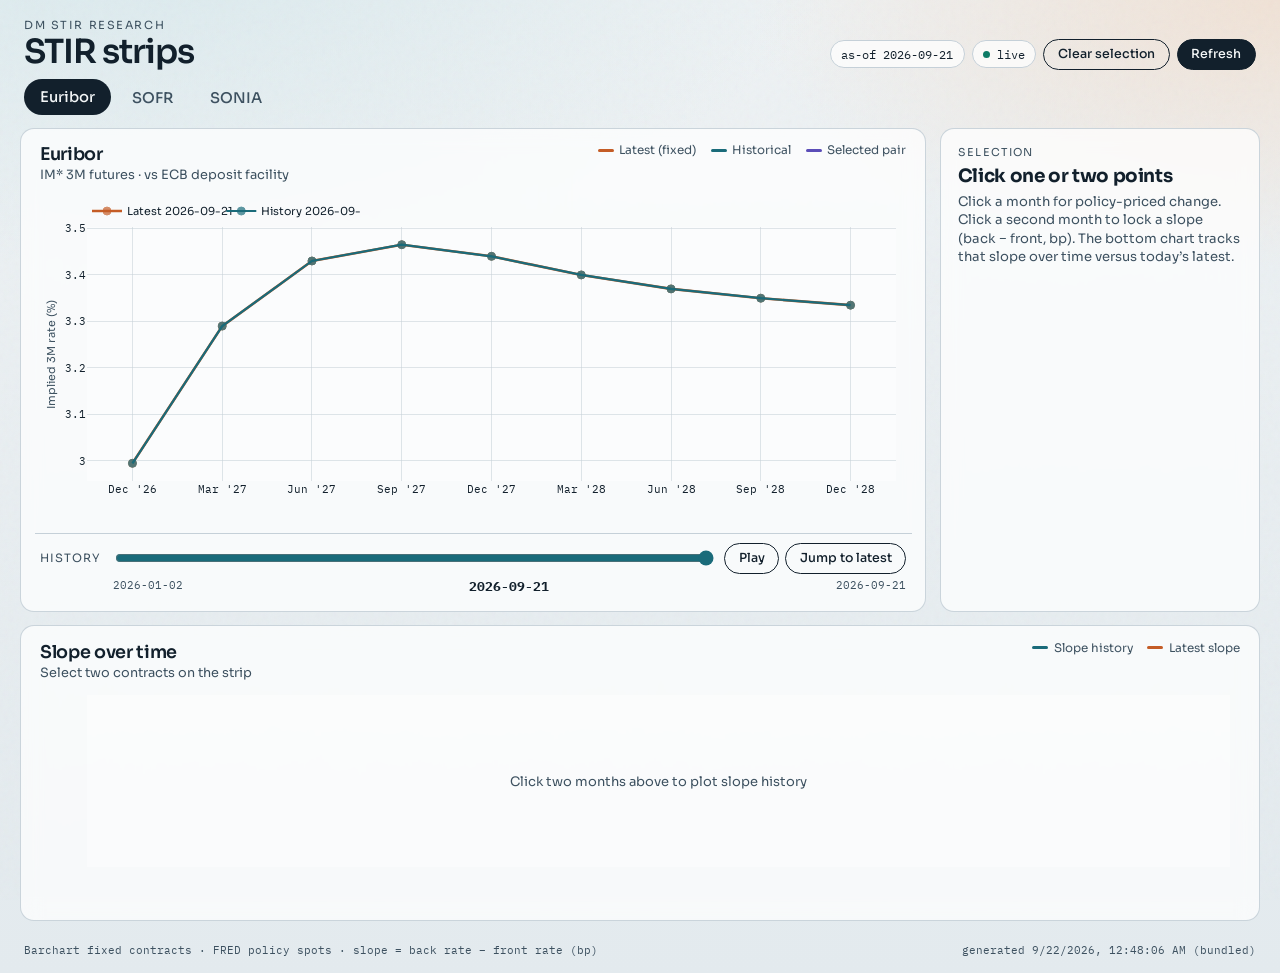
==== commit d8b7fa4a: "Refresh STIR curves and RV workbook through September 21 Co-authored-by: ALILODHI-cloud <ALILODHI-cl" ====
--- a/research/dashboard/stir-strips.html
+++ b/research/dashboard/stir-strips.html
@@ -457,7 +457,7 @@
     <span id="footSource">Barchart fixed contracts · FRED policy spots · slope = back rate − front rate (bp)</span>
     <span id="footUpdated">—</span>
   </footer>
-<script type="application/json" id="embedded-curves">{"generated_at":"2026-09-21T13:00:53.482964+00:00","asof":"2026-09-18","curves":{"SOFR":{"root":"SQ","label":"SOFR","policy_name":"SOFR overnight","policy_id":"SOFR","contracts":["U26","V26","X26","Z26","H27","M27","U27","Z27","H28","M28","U28","Z28"],"symbols":{"U26":"SQU26","V26":"SQV26","X26":"SQX26","Z26":"SQZ26","H27":"SQH27","M27":"SQM27","U27":"SQU27","Z27":"SQZ27","H28":"SQH28","M28":"SQM28","U28":"SQU28","Z28":"SQZ28"},"sessions":["2026-01-02","2026-01-05","2026-01-06","2026-01-07","2026-01-08","2026-01-09","2026-01-12","2026-01-13","2026-01-14","2026-01-15","2026-01-16","2026-01-20","2026-01-21","2026-01-22","2026-01-23","2026-01-26","2026-01-27","2026-01-28","2026-01-29","2026-01-30","2026-02-02","2026-02-03","2026-02-04","2026-02-05","2026-02-06","2026-02-09","2026-02-10","2026-02-11","2026-02-12","2026-02-13","2026-02-17","2026-02-18","2026-02-19","2026-02-20","2026-02-23","2026-02-24","2026-02-25","2026-02-26","2026-02-27","2026-03-02","2026-03-03","2026-03-04","2026-03-05","2026-03-06","2026-03-09","2026-03-10","2026-03-11","2026-03-12","2026-03-13","2026-03-16","2026-03-17","2026-03-18","2026-03-19","2026-03-20","2026-03-23","2026-03-24","2026-03-25","2026-03-26","2026-03-27","2026-03-30","2026-03-31","2026-04-01","2026-04-02","2026-04-03","2026-04-06","2026-04-07","2026-04-08","2026-04-09","2026-04-10","2026-04-13","2026-04-14","2026-04-15","2026-04-16","2026-04-17","2026-04-20","2026-04-21","2026-04-22","2026-04-23","2026-04-24","2026-04-27","2026-04-28","2026-04-29","2026-04-30","2026-05-01","2026-05-04","2026-05-05","2026-05-06","2026-05-07","2026-05-08","2026-05-11","2026-05-12","2026-05-13","2026-05-14","2026-05-15","2026-05-18","2026-05-19","2026-05-20","2026-05-21","2026-05-22","2026-05-26","2026-05-27","2026-05-28","2026-05-29","2026-06-01","2026-06-02","2026-06-03","2026-06-04","2026-06-05","2026-06-08","2026-06-09","2026-06-10","2026-06-11","2026-06-12","2026-06-15","2026-06-16","2026-06-17","2026-06-18","2026-06-22","2026-06-23","2026-06-24","2026-06-25","2026-06-26","2026-06-29","2026-06-30","2026-07-01","2026-07-02","2026-07-06","2026-07-07","2026-07-08","2026-07-09","2026-07-10","2026-07-13","2026-07-14","2026-07-15","2026-07-16","2026-07-17","2026-07-20","2026-07-21","2026-07-22","2026-07-23","2026-07-24","2026-07-27","2026-07-28","2026-07-29","2026-07-30","2026-07-31","2026-08-03","2026-08-04","2026-08-05","2026-08-06","2026-08-07","2026-08-10","2026-08-11","2026-08-12","2026-08-13","2026-08-14","2026-08-17","2026-08-18","2026-08-19","2026-08-20","2026-08-21","2026-08-24","2026-08-25","2026-08-26","2026-08-27","2026-08-28","2026-08-31","2026-09-01","2026-09-02","2026-09-03","2026-09-04","2026-09-08","2026-09-09","2026-09-10","2026-09-11","2026-09-14","2026-09-15","2026-09-16","2026-09-17","2026-09-18"],"asof":"2026-09-18","spot":{"2026-01-02":3.75,"2026-01-05":3.7,"2026-01-06":3.66,"2026-01-07":3.65,"2026-01-08":3.64,"2026-01-09":3.64,"2026-01-12":3.64,"2026-01-13":3.65,"2026-01-14":3.64,"2026-01-15":3.66,"2026-01-16":3.65,"2026-01-20":3.64,"2026-01-21":3.63,"2026-01-22":3.64,"2026-01-23":3.65,"2026-01-26":3.66,"2026-01-27":3.66,"2026-01-28":3.64,"2026-01-29":3.65,"2026-01-30":3.68,"2026-02-02":3.69,"2026-02-03":3.69,"2026-02-04":3.65,"2026-02-05":3.65,"2026-02-06":3.64,"2026-02-09":3.63,"2026-02-10":3.65,"2026-02-11":3.65,"2026-02-12":3.65,"2026-02-13":3.66,"2026-02-17":3.71,"2026-02-18":3.73,"2026-02-19":3.67,"2026-02-20":3.66,"2026-02-23":3.66,"2026-02-24":3.67,"2026-02-25":3.67,"2026-02-26":3.67,"2026-02-27":3.68,"2026-03-02":3.71,"2026-03-03":3.7,"2026-03-04":3.67,"2026-03-05":3.66,"2026-03-06":3.65,"2026-03-09":3.65,"2026-03-10":3.64,"2026-03-11":3.64,"2026-03-12":3.65,"2026-03-13":3.65,"2026-03-16":3.7,"2026-03-17":3.65,"2026-03-18":3.62,"2026-03-19":3.62,"2026-03-20":3.62,"2026-03-23":3.62,"2026-03-24":3.63,"2026-03-25":3.64,"2026-03-26":3.65,"2026-03-27":3.63,"2026-03-30":3.63,"2026-03-31":3.68,"2026-04-01":3.65,"2026-04-02":3.66,"2026-04-03":null,"2026-04-06":3.65,"2026-04-07":3.62,"2026-04-08":3.59,"2026-04-09":3.57,"2026-04-10":3.61,"2026-04-13":3.63,"2026-04-14":3.66,"2026-04-15":3.72,"2026-04-16":3.67,"2026-04-17":3.65,"2026-04-20":3.63,"2026-04-21":3.63,"2026-04-22":3.64,"2026-04-23":3.65,"2026-04-24":3.66,"2026-04-27":3.66,"2026-04-28":3.64,"2026-04-29":3.63,"2026-04-30":3.66,"2026-05-01":3.64,"2026-05-04":3.63,"2026-05-05":3.62,"2026-05-06":3.61,"2026-05-07":3.6,"2026-05-08":3.6,"2026-05-11":3.6,"2026-05-12":3.6,"2026-05-13":3.59,"2026-05-14":3.56,"2026-05-15":3.55,"2026-05-18":3.53,"2026-05-19":3.51,"2026-05-20":3.5,"2026-05-21":3.51,"2026-05-22":3.55,"2026-05-26":3.63,"2026-05-27":3.63,"2026-05-28":3.62,"2026-05-29":3.63,"2026-06-01":3.65,"2026-06-02":3.63,"2026-06-03":3.61,"2026-06-04":3.62,"2026-06-05":3.63,"2026-06-08":3.63,"2026-06-09":3.6,"2026-06-10":3.59,"2026-06-11":3.6,"2026-06-12":3.65,"2026-06-15":3.69,"2026-06-16":3.63,"2026-06-17":3.63,"2026-06-18":3.62,"2026-06-22":3.61,"2026-06-23":3.62,"2026-06-24":3.62,"2026-06-25":3.64,"2026-06-26":3.62,"2026-06-29":3.62,"2026-06-30":3.68,"2026-07-01":3.66,"2026-07-02":3.64,"2026-07-06":3.63,"2026-07-07":3.62,"2026-07-08":3.58,"2026-07-09":3.53,"2026-07-10":3.55,"2026-07-13":3.6,"2026-07-14":3.63,"2026-07-15":3.64,"2026-07-16":3.62,"2026-07-17":3.59,"2026-07-20":3.57,"2026-07-21":3.61,"2026-07-22":3.62,"2026-07-23":3.64,"2026-07-24":3.64,"2026-07-27":3.64,"2026-07-28":3.65,"2026-07-29":3.65,"2026-07-30":3.65,"2026-07-31":3.66,"2026-08-03":3.65,"2026-08-04":3.66,"2026-08-05":3.64,"2026-08-06":3.65,"2026-08-07":3.62,"2026-08-10":3.63,"2026-08-11":3.64,"2026-08-12":3.62,"2026-08-13":3.62,"2026-08-14":3.62,"2026-08-17":3.66,"2026-08-18":3.65,"2026-08-19":3.62,"2026-08-20":3.63,"2026-08-21":3.65,"2026-08-24":3.65,"2026-08-25":3.66,"2026-08-26":3.64,"2026-08-27":3.64,"2026-08-28":3.65,"2026-08-31":3.68,"2026-09-01":3.66,"2026-09-02":3.65,"2026-09-03":3.66,"2026-09-04":3.65,"2026-09-08":3.64,"2026-09-09":3.64,"2026-09-10":3.62,"2026-09-11":3.62,"2026-09-14":3.62,"2026-09-15":3.64,"2026-09-16":3.62,"2026-09-17":3.85,"2026-09-18":3.85},"rates":{"2026-01-02":{"U26":3.16,"Z26":3.115,"H27":3.125,"M27":3.16,"U27":3.215,"Z27":3.28,"H28":3.345,"M28":3.41,"U28":3.465,"Z28":3.52},"2026-01-05":{"U26":3.145,"Z26":3.095,"H27":3.1,"M27":3.135,"U27":3.185,"Z27":3.25,"H28":3.315,"M28":3.375,"U28":3.435,"Z28":3.49},"2026-01-06":{"U26":3.175,"Z26":3.12,"H27":3.12,"M27":3.15,"U27":3.2,"Z27":3.26,"H28":3.32,"M28":3.38,"U28":3.435,"Z28":3.49},"2026-01-07":{"U26":3.17,"Z26":3.11,"H27":3.11,"M27":3.135,"U27":3.18,"Z27":3.235,"H28":3.295,"M28":3.35,"U28":3.405,"Z28":3.455},"2026-01-08":{"U26":3.19,"Z26":3.13,"H27":3.135,"M27":3.165,"U27":3.215,"Z27":3.275,"H28":3.335,"M28":3.395,"U28":3.45,"Z28":3.505},"2026-01-09":{"U26":3.245,"Z26":3.185,"H27":3.185,"M27":3.215,"U27":3.26,"Z27":3.315,"H28":3.37,"M28":3.425,"U28":3.475,"Z28":3.52},"2026-01-12":{"U26":3.26,"Z26":3.19,"H27":3.19,"M27":3.22,"U27":3.27,"Z27":3.325,"H28":3.38,"M28":3.435,"U28":3.49,"Z28":3.54},"2026-01-13":{"U26":3.245,"Z26":3.17,"H27":3.165,"M27":3.19,"U27":3.235,"Z27":3.29,"H28":3.345,"M28":3.4,"U28":3.455,"Z28":3.505},"2026-01-14":{"U26":3.23,"Z26":3.155,"H27":3.145,"M27":3.17,"U27":3.21,"Z27":3.26,"H28":3.32,"M28":3.375,"U28":3.425,"Z28":3.475},"2026-01-15":{"U26":3.29,"Z26":3.225,"H27":3.22,"M27":3.245,"U27":3.285,"Z27":3.33,"H28":3.38,"M28":3.43,"U28":3.48,"Z28":3.525},"2026-01-16":{"U26":3.325,"Z26":3.265,"H27":3.27,"M27":3.3,"U27":3.34,"Z27":3.39,"H28":3.445,"M28":3.5,"U28":3.55,"Z28":3.595},"2026-01-20":{"U26":3.305,"Z26":3.25,"H27":3.26,"M27":3.295,"U27":3.34,"Z27":3.395,"H28":3.455,"M28":3.515,"U28":3.57,"Z28":3.62},"2026-01-21":{"U26":3.32,"Z26":3.265,"H27":3.27,"M27":3.3,"U27":3.345,"Z27":3.395,"H28":3.45,"M28":3.505,"U28":3.555,"Z28":3.6},"2026-01-22":{"U26":3.335,"Z26":3.285,"H27":3.295,"M27":3.325,"U27":3.365,"Z27":3.415,"H28":3.47,"M28":3.52,"U28":3.57,"Z28":3.62},"2026-01-23":{"U26":3.32,"Z26":3.265,"H27":3.275,"M27":3.31,"U27":3.355,"Z27":3.405,"H28":3.46,"M28":3.51,"U28":3.56,"Z28":3.61},"2026-01-26":{"U26":3.31,"Z26":3.25,"H27":3.26,"M27":3.295,"U27":3.34,"Z27":3.385,"H28":3.435,"M28":3.49,"U28":3.54,"Z28":3.585},"2026-01-27":{"U26":3.28,"Z26":3.22,"H27":3.23,"M27":3.265,"U27":3.31,"Z27":3.36,"H28":3.415,"M28":3.475,"U28":3.53,"Z28":3.58},"2026-01-28":{"U26":3.3,"Z26":3.24,"H27":3.25,"M27":3.285,"U27":3.33,"Z27":3.38,"H28":3.44,"M28":3.495,"U28":3.55,"Z28":3.605},"2026-01-29":{"U26":3.275,"Z26":3.21,"H27":3.215,"M27":3.245,"U27":3.285,"Z27":3.33,"H28":3.385,"M28":3.445,"U28":3.5,"Z28":3.55},"2026-01-30":{"U26":3.245,"Z26":3.175,"H27":3.18,"M27":3.21,"U27":3.255,"Z27":3.305,"H28":3.365,"M28":3.425,"U28":3.485,"Z28":3.54},"2026-02-02":{"U26":3.285,"Z26":3.22,"H27":3.23,"M27":3.26,"U27":3.305,"Z27":3.355,"H28":3.41,"M28":3.47,"U28":3.525,"Z28":3.58},"2026-02-03":{"U26":3.29,"Z26":3.225,"H27":3.235,"M27":3.265,"U27":3.31,"Z27":3.36,"H28":3.415,"M28":3.475,"U28":3.53,"Z28":3.585},"2026-02-04":{"U26":3.28,"Z26":3.21,"H27":3.215,"M27":3.25,"U27":3.295,"Z27":3.345,"H28":3.405,"M28":3.465,"U28":3.525,"Z28":3.58},"2026-02-05":{"U26":3.195,"Z26":3.125,"H27":3.13,"M27":3.16,"U27":3.2,"Z27":3.25,"H28":3.31,"M28":3.375,"U28":3.435,"Z28":3.49},"2026-02-06":{"U26":3.21,"Z26":3.135,"H27":3.14,"M27":3.17,"U27":3.215,"Z27":3.265,"H28":3.325,"M28":3.385,"U28":3.445,"Z28":3.5},"2026-02-09":{"U26":3.195,"Z26":3.12,"H27":3.125,"M27":3.155,"U27":3.195,"Z27":3.245,"H28":3.305,"M28":3.365,"U28":3.42,"Z28":3.475},"2026-02-10":{"U26":3.175,"Z26":3.095,"H27":3.09,"M27":3.115,"U27":3.15,"Z27":3.195,"H28":3.25,"M28":3.31,"U28":3.37,"Z28":3.425},"2026-02-11":{"U26":3.245,"Z26":3.16,"H27":3.145,"M27":3.16,"U27":3.195,"Z27":3.24,"H28":3.295,"M28":3.355,"U28":3.41,"Z28":3.46},"2026-02-12":{"U26":3.21,"Z26":3.105,"H27":3.08,"M27":3.09,"U27":3.115,"Z27":3.155,"H28":3.205,"M28":3.26,"U28":3.315,"Z28":3.365},"2026-02-13":{"U26":3.165,"Z26":3.04,"H27":3.005,"M27":3.01,"U27":3.04,"Z27":3.08,"H28":3.135,"M28":3.195,"U28":3.255,"Z28":3.305},"2026-02-17":{"U26":3.21,"Z26":3.08,"H27":3.035,"M27":3.03,"U27":3.05,"Z27":3.09,"H28":3.14,"M28":3.195,"U28":3.25,"Z28":3.305},"2026-02-18":{"U26":3.22,"Z26":3.1,"H27":3.06,"M27":3.06,"U27":3.08,"Z27":3.12,"H28":3.17,"M28":3.225,"U28":3.28,"Z28":3.335},"2026-02-19":{"U26":3.245,"Z26":3.12,"H27":3.075,"M27":3.07,"U27":3.09,"Z27":3.125,"H28":3.17,"M28":3.225,"U28":3.28,"Z28":3.33},"2026-02-20":{"U26":3.27,"Z26":3.14,"H27":3.09,"M27":3.075,"U27":3.085,"Z27":3.115,"H28":3.16,"M28":3.21,"U28":3.26,"Z28":3.31},"2026-02-23":{"U26":3.25,"Z26":3.1,"H27":3.03,"M27":3.005,"U27":3.01,"Z27":3.03,"H28":3.065,"M28":3.11,"U28":3.16,"Z28":3.21},"2026-02-24":{"U26":3.275,"Z26":3.13,"H27":3.065,"M27":3.035,"U27":3.03,"Z27":3.05,"H28":3.085,"M28":3.125,"U28":3.175,"Z28":3.225},"2026-02-25":{"U26":3.3,"Z26":3.16,"H27":3.1,"M27":3.075,"U27":3.075,"Z27":3.095,"H28":3.125,"M28":3.165,"U28":3.21,"Z28":3.255},"2026-02-26":{"U26":3.285,"Z26":3.135,"H27":3.07,"M27":3.04,"U27":3.04,"Z27":3.06,"H28":3.095,"M28":3.135,"U28":3.18,"Z28":3.225},"2026-02-27":{"U26":3.225,"Z26":3.055,"H27":2.975,"M27":2.94,"U27":2.94,"Z27":2.96,"H28":3.0,"M28":3.045,"U28":3.09,"Z28":3.14},"2026-03-02":{"U26":3.32,"Z26":3.185,"H27":3.12,"M27":3.085,"U27":3.075,"Z27":3.085,"H28":3.115,"M28":3.155,"U28":3.2,"Z28":3.245},"2026-03-03":{"U26":3.345,"Z26":3.225,"H27":3.155,"M27":3.105,"U27":3.085,"Z27":3.085,"H28":3.11,"M28":3.15,"U28":3.195,"Z28":3.24},"2026-03-04":{"U26":3.39,"Z26":3.27,"H27":3.2,"M27":3.155,"U27":3.135,"Z27":3.14,"H28":3.16,"M28":3.195,"U28":3.235,"Z28":3.28},"2026-03-05":{"U26":3.43,"Z26":3.33,"H27":3.275,"M27":3.24,"U27":3.22,"Z27":3.22,"H28":3.24,"M28":3.27,"U28":3.31,"Z28":3.35},"2026-03-06":{"U26":3.375,"Z26":3.28,"H27":3.235,"M27":3.2,"U27":3.18,"Z27":3.18,"H28":3.205,"M28":3.24,"U28":3.285,"Z28":3.325},"2026-03-09":{"U26":3.425,"Z26":3.335,"H27":3.285,"M27":3.24,"U27":3.215,"Z27":3.21,"H28":3.225,"M28":3.26,"U28":3.3,"Z28":3.34},"2026-03-10":{"U26":3.4,"Z26":3.305,"H27":3.255,"M27":3.22,"U27":3.205,"Z27":3.205,"H28":3.225,"M28":3.26,"U28":3.3,"Z28":3.34},"2026-03-11":{"U26":3.465,"Z26":3.39,"H27":3.34,"M27":3.295,"U27":3.265,"Z27":3.255,"H28":3.27,"M28":3.295,"U28":3.33,"Z28":3.365},"2026-03-12":{"U26":3.58,"Z26":3.535,"H27":3.515,"M27":3.475,"U27":3.425,"Z27":3.395,"H28":3.39,"M28":3.405,"U28":3.43,"Z28":3.455},"2026-03-13":{"U26":3.56,"Z26":3.5,"H27":3.475,"M27":3.44,"U27":3.395,"Z27":3.37,"H28":3.37,"M28":3.39,"U28":3.415,"Z28":3.445},"2026-03-16":{"U26":3.525,"Z26":3.445,"H27":3.405,"M27":3.36,"U27":3.315,"Z27":3.29,"H28":3.295,"M28":3.32,"U28":3.35,"Z28":3.38},"2026-03-17":{"U26":3.52,"Z26":3.435,"H27":3.395,"M27":3.345,"U27":3.3,"Z27":3.275,"H28":3.28,"M28":3.3,"U28":3.33,"Z28":3.36},"2026-03-18":{"U26":3.59,"Z26":3.525,"H27":3.485,"M27":3.43,"U27":3.38,"Z27":3.35,"H28":3.35,"M28":3.37,"U28":3.395,"Z28":3.425},"2026-03-19":{"U26":3.72,"Z26":3.69,"H27":3.66,"M27":3.57,"U27":3.47,"Z27":3.41,"H28":3.4,"M28":3.415,"U28":3.44,"Z28":3.47},"2026-03-20":{"U26":3.79,"Z26":3.785,"H27":3.77,"M27":3.68,"U27":3.56,"Z27":3.485,"H28":3.48,"M28":3.505,"U28":3.535,"Z28":3.56},"2026-03-23":{"U26":3.725,"Z26":3.69,"H27":3.67,"M27":3.585,"U27":3.465,"Z27":3.39,"H28":3.4,"M28":3.44,"U28":3.48,"Z28":3.515},"2026-03-24":{"U26":3.82,"Z26":3.815,"H27":3.795,"M27":3.71,"U27":3.585,"Z27":3.5,"H28":3.495,"M28":3.52,"U28":3.55,"Z28":3.58},"2026-03-25":{"U26":3.765,"Z26":3.75,"H27":3.72,"M27":3.635,"U27":3.52,"Z27":3.44,"H28":3.435,"M28":3.455,"U28":3.485,"Z28":3.515},"2026-03-26":{"U26":3.83,"Z26":3.85,"H27":3.845,"M27":3.77,"U27":3.65,"Z27":3.56,"H28":3.55,"M28":3.57,"U28":3.595,"Z28":3.62},"2026-03-27":{"U26":3.76,"Z26":3.765,"H27":3.75,"M27":3.68,"U27":3.575,"Z27":3.505,"H28":3.505,"M28":3.535,"U28":3.57,"Z28":3.605},"2026-03-30":{"U26":3.69,"Z26":3.67,"H27":3.645,"M27":3.575,"U27":3.485,"Z27":3.425,"H28":3.43,"M28":3.465,"U28":3.5,"Z28":3.535},"2026-03-31":{"U26":3.665,"Z26":3.635,"H27":3.615,"M27":3.555,"U27":3.465,"Z27":3.405,"H28":3.405,"M28":3.435,"U28":3.47,"Z28":3.5},"2026-04-01":{"U26":3.665,"Z26":3.625,"H27":3.605,"M27":3.555,"U27":3.48,"Z27":3.43,"H28":3.44,"M28":3.47,"U28":3.5,"Z28":3.53},"2026-04-02":{"U26":3.665,"Z26":3.63,"H27":3.605,"M27":3.555,"U27":3.48,"Z27":3.43,"H28":3.435,"M28":3.465,"U28":3.495,"Z28":3.525},"2026-04-03":{"U26":3.7,"Z26":3.685,"H27":3.675,"M27":3.62,"U27":3.54,"Z27":3.48,"H28":3.48,"M28":3.505,"U28":3.53,"Z28":3.56},"2026-04-06":{"U26":3.715,"Z26":3.7,"H27":3.68,"M27":3.62,"U27":3.525,"Z27":3.465,"H28":3.465,"M28":3.495,"U28":3.525,"Z28":3.555},"2026-04-07":{"U26":3.695,"Z26":3.67,"H27":3.655,"M27":3.6,"U27":3.515,"Z27":3.455,"H28":3.46,"M28":3.49,"U28":3.52,"Z28":3.545},"2026-04-08":{"U26":3.675,"Z26":3.63,"H27":3.6,"M27":3.535,"U27":3.455,"Z27":3.4,"H28":3.4,"M28":3.43,"U28":3.46,"Z28":3.49},"2026-04-09":{"U26":3.66,"Z26":3.61,"H27":3.58,"M27":3.52,"U27":3.45,"Z27":3.4,"H28":3.405,"M28":3.43,"U28":3.46,"Z28":3.49},"2026-04-10":{"U26":3.67,"Z26":3.63,"H27":3.6,"M27":3.545,"U27":3.47,"Z27":3.42,"H28":3.42,"M28":3.45,"U28":3.48,"Z28":3.51},"2026-04-13":{"U26":3.655,"Z26":3.61,"H27":3.58,"M27":3.52,"U27":3.445,"Z27":3.395,"H28":3.395,"M28":3.42,"U28":3.455,"Z28":3.49,"V26":3.65},"2026-04-14":{"U26":3.645,"Z26":3.59,"H27":3.555,"M27":3.49,"U27":3.41,"Z27":3.355,"H28":3.35,"M28":3.375,"U28":3.41,"Z28":3.445,"V26":3.64},"2026-04-15":{"U26":3.645,"Z26":3.6,"H27":3.565,"M27":3.505,"U27":3.435,"Z27":3.385,"H28":3.385,"M28":3.41,"U28":3.445,"Z28":3.475,"V26":3.63},"2026-04-16":{"U26":3.645,"Z26":3.605,"H27":3.58,"M27":3.53,"U27":3.46,"Z27":3.41,"H28":3.41,"M28":3.435,"U28":3.465,"Z28":3.495,"V26":3.63},"2026-04-17":{"U26":3.58,"Z26":3.52,"H27":3.48,"M27":3.425,"U27":3.36,"Z27":3.32,"H28":3.325,"M28":3.355,"U28":3.395,"Z28":3.435,"V26":3.565},"2026-04-20":{"U26":3.6,"Z26":3.535,"H27":3.49,"M27":3.435,"U27":3.37,"Z27":3.33,"H28":3.335,"M28":3.365,"U28":3.4,"Z28":3.44,"V26":3.585},"2026-04-21":{"U26":3.64,"Z26":3.605,"H27":3.58,"M27":3.53,"U27":3.46,"Z27":3.41,"H28":3.405,"M28":3.43,"U28":3.46,"Z28":3.495,"V26":3.625},"2026-04-22":{"U26":3.645,"Z26":3.62,"H27":3.6,"M27":3.55,"U27":3.48,"Z27":3.43,"H28":3.42,"M28":3.44,"U28":3.47,"Z28":3.5,"V26":3.63},"2026-04-23":{"U26":3.645,"Z26":3.64,"H27":3.64,"M27":3.605,"U27":3.53,"Z27":3.47,"H28":3.46,"M28":3.475,"U28":3.505,"Z28":3.535,"V26":3.64},"2026-04-24":{"U26":3.615,"Z26":3.59,"H27":3.58,"M27":3.55,"U27":3.49,"Z27":3.44,"H28":3.43,"M28":3.45,"U28":3.485,"Z28":3.52,"V26":3.61},"2026-04-27":{"U26":3.635,"Z26":3.62,"H27":3.61,"M27":3.58,"U27":3.52,"Z27":3.47,"H28":3.46,"M28":3.48,"U28":3.51,"Z28":3.545,"V26":3.63},"2026-04-28":{"U26":3.65,"Z26":3.655,"H27":3.665,"M27":3.645,"U27":3.585,"Z27":3.53,"H28":3.515,"M28":3.53,"U28":3.555,"Z28":3.58,"V26":3.645},"2026-04-29":{"U26":3.69,"Z26":3.745,"H27":3.8,"M27":3.795,"U27":3.72,"Z27":3.645,"H28":3.61,"M28":3.605,"U28":3.62,"Z28":3.645,"V26":3.705},"2026-04-30":{"U26":3.65,"Z26":3.69,"H27":3.74,"M27":3.73,"U27":3.665,"Z27":3.595,"H28":3.57,"M28":3.57,"U28":3.59,"Z28":3.615,"V26":3.665},"2026-05-01":{"U26":3.655,"Z26":3.705,"H27":3.75,"M27":3.735,"U27":3.67,"Z27":3.605,"H28":3.575,"M28":3.575,"U28":3.59,"Z28":3.615,"V26":3.67},"2026-05-04":{"U26":3.705,"Z26":3.795,"H27":3.86,"M27":3.845,"U27":3.775,"Z27":3.7,"H28":3.66,"M28":3.65,"U28":3.665,"Z28":3.685,"V26":3.735},"2026-05-05":{"U26":3.685,"Z26":3.77,"H27":3.83,"M27":3.815,"U27":3.75,"Z27":3.675,"H28":3.635,"M28":3.63,"U28":3.645,"Z28":3.67,"V26":3.72},"2026-05-06":{"U26":3.65,"Z26":3.7,"H27":3.735,"M27":3.715,"U27":3.655,"Z27":3.595,"H28":3.565,"M28":3.57,"U28":3.59,"Z28":3.615,"V26":3.685},"2026-05-07":{"U26":3.675,"Z26":3.74,"H27":3.795,"M27":3.785,"U27":3.735,"Z27":3.675,"H28":3.64,"M28":3.635,"U28":3.645,"Z28":3.665,"V26":3.71},"2026-05-08":{"U26":3.66,"Z26":3.705,"H27":3.75,"M27":3.74,"U27":3.695,"Z27":3.64,"H28":3.615,"M28":3.615,"U28":3.625,"Z28":3.64,"V26":3.685},"2026-05-11":{"U26":3.695,"Z26":3.75,"H27":3.805,"M27":3.805,"U27":3.76,"Z27":3.7,"H28":3.67,"M28":3.67,"U28":3.68,"Z28":3.695,"V26":3.72},"2026-05-12":{"U26":3.705,"Z26":3.795,"H27":3.875,"M27":3.885,"U27":3.84,"Z27":3.775,"H28":3.735,"M28":3.73,"U28":3.74,"Z28":3.755,"V26":3.745},"2026-05-13":{"U26":3.715,"Z26":3.795,"H27":3.865,"M27":3.875,"U27":3.84,"Z27":3.785,"H28":3.75,"M28":3.745,"U28":3.755,"Z28":3.77,"V26":3.755},"2026-05-14":{"U26":3.72,"Z26":3.8,"H27":3.865,"M27":3.875,"U27":3.84,"Z27":3.785,"H28":3.75,"M28":3.745,"U28":3.755,"Z28":3.77,"V26":3.76},"2026-05-15":{"U26":3.74,"Z26":3.86,"H27":3.97,"M27":4.01,"U27":3.995,"Z27":3.945,"H28":3.91,"M28":3.905,"U28":3.915,"Z28":3.925,"V26":3.785},"2026-05-18":{"U26":3.75,"Z26":3.87,"H27":3.98,"M27":4.025,"U27":4.015,"Z27":3.975,"H28":3.945,"M28":3.94,"U28":3.95,"Z28":3.96,"V26":3.795,"X26":3.84},"2026-05-19":{"U26":3.78,"Z26":3.915,"H27":4.03,"M27":4.07,"U27":4.055,"Z27":4.01,"H28":3.98,"M28":3.98,"U28":3.995,"Z28":4.01,"V26":3.83,"X26":3.875},"2026-05-20":{"U26":3.735,"Z26":3.84,"H27":3.925,"M27":3.95,"U27":3.93,"Z27":3.885,"H28":3.855,"M28":3.86,"U28":3.88,"Z28":3.9,"V26":3.785,"X26":3.82},"2026-05-21":{"U26":3.785,"Z26":3.9,"H27":3.995,"M27":4.015,"U27":3.98,"Z27":3.925,"H28":3.89,"M28":3.89,"U28":3.905,"Z28":3.92,"V26":3.835,"X26":3.87},"2026-05-22":{"U26":3.815,"Z26":3.95,"H27":4.05,"M27":4.06,"U27":4.015,"Z27":3.955,"H28":3.91,"M28":3.905,"U28":3.915,"Z28":3.925,"V26":3.87,"X26":3.91},"2026-05-26":{"U26":3.765,"Z26":3.865,"H27":3.945,"M27":3.955,"U27":3.92,"Z27":3.865,"H28":3.83,"M28":3.825,"U28":3.83,"Z28":3.84,"V26":3.815,"X26":3.85},"2026-05-27":{"U26":3.75,"Z26":3.845,"H27":3.92,"M27":3.935,"U27":3.905,"Z27":3.86,"H28":3.83,"M28":3.82,"U28":3.825,"Z28":3.835,"V26":3.8,"X26":3.825},"2026-05-28":{"U26":3.755,"Z26":3.84,"H27":3.905,"M27":3.92,"U27":3.895,"Z27":3.85,"H28":3.82,"M28":3.81,"U28":3.815,"Z28":3.82,"V26":3.795,"X26":3.82},"2026-05-29":{"U26":3.735,"Z26":3.83,"H27":3.9,"M27":3.915,"U27":3.885,"Z27":3.84,"H28":3.805,"M28":3.795,"U28":3.795,"Z28":3.8,"V26":3.775,"X26":3.805},"2026-06-01":{"U26":3.755,"Z26":3.865,"H27":3.955,"M27":3.975,"U27":3.95,"Z27":3.9,"H28":3.86,"M28":3.845,"U28":3.84,"Z28":3.845,"V26":3.8,"X26":3.835},"2026-06-02":{"U26":3.75,"Z26":3.865,"H27":3.96,"M27":3.98,"U27":3.95,"Z27":3.895,"H28":3.855,"M28":3.835,"U28":3.83,"Z28":3.83,"V26":3.795,"X26":3.83},"2026-06-03":{"U26":3.76,"Z26":3.89,"H27":3.995,"M27":4.025,"U27":3.995,"Z27":3.94,"H28":3.895,"M28":3.875,"U28":3.865,"Z28":3.865,"V26":3.81,"X26":3.85},"2026-06-04":{"U26":3.74,"Z26":3.855,"H27":3.945,"M27":3.975,"U27":3.955,"Z27":3.905,"H28":3.87,"M28":3.855,"U28":3.85,"Z28":3.85,"V26":3.79,"X26":3.83},"2026-06-05":{"U26":3.8,"Z26":3.96,"H27":4.075,"M27":4.105,"U27":4.085,"Z27":4.035,"H28":3.985,"M28":3.96,"U28":3.945,"Z28":3.94,"V26":3.865,"X26":3.915},"2026-06-08":{"U26":3.815,"Z26":3.965,"H27":4.07,"M27":4.095,"U27":4.07,"Z27":4.015,"H28":3.97,"M28":3.945,"U28":3.935,"Z28":3.93,"V26":3.88,"X26":3.93},"2026-06-09":{"U26":3.795,"Z26":3.935,"H27":4.035,"M27":4.055,"U27":4.03,"Z27":3.985,"H28":3.945,"M28":3.925,"U28":3.915,"Z28":3.915,"V26":3.86,"X26":3.91},"2026-06-10":{"U26":3.79,"Z26":3.94,"H27":4.04,"M27":4.065,"U27":4.04,"Z27":3.99,"H28":3.95,"M28":3.935,"U28":3.925,"Z28":3.92,"V26":3.855,"X26":3.905},"2026-06-11":{"U26":3.765,"Z26":3.89,"H27":3.975,"M27":3.995,"U27":3.965,"Z27":3.915,"H28":3.875,"M28":3.855,"U28":3.845,"Z28":3.845,"V26":3.825,"X26":3.86},"2026-06-12":{"U26":3.76,"Z26":3.895,"H27":3.985,"M27":4.005,"U27":3.98,"Z27":3.935,"H28":3.895,"M28":3.875,"U28":3.87,"Z28":3.87,"V26":3.82,"X26":3.855},"2026-06-15":{"U26":3.755,"Z26":3.885,"H27":3.96,"M27":3.97,"U27":3.95,"Z27":3.905,"H28":3.865,"M28":3.845,"U28":3.835,"Z28":3.835,"V26":3.815,"X26":3.85},"2026-06-16":{"U26":3.76,"Z26":3.885,"H27":3.94,"M27":3.94,"U27":3.915,"Z27":3.87,"H28":3.825,"M28":3.8,"U28":3.79,"Z28":3.785,"V26":3.82,"X26":3.855},"2026-06-17":{"U26":3.865,"Z26":4.035,"H27":4.095,"M27":4.08,"U27":4.035,"Z27":3.975,"H28":3.915,"M28":3.88,"U28":3.86,"Z28":3.845,"V26":3.935,"X26":3.985},"2026-06-18":{"U26":3.94,"Z26":4.095,"H27":4.145,"M27":4.11,"U27":4.04,"Z27":3.955,"H28":3.89,"M28":3.855,"U28":3.835,"Z28":3.825,"V26":4.01,"X26":4.06},"2026-06-22":{"U26":3.965,"Z26":4.125,"H27":4.19,"M27":4.175,"U27":4.115,"Z27":4.04,"H28":3.975,"M28":3.94,"U28":3.915,"Z28":3.9,"V26":4.035,"X26":4.085},"2026-06-23":{"U26":3.94,"Z26":4.08,"H27":4.14,"M27":4.125,"U27":4.065,"Z27":3.99,"H28":3.93,"M28":3.9,"U28":3.88,"Z28":3.87,"V26":4.01,"X26":4.055},"2026-06-24":{"U26":3.915,"Z26":4.035,"H27":4.075,"M27":4.045,"U27":3.98,"Z27":3.9,"H28":3.835,"M28":3.8,"U28":3.78,"Z28":3.77,"V26":3.98,"X26":4.02},"2026-06-25":{"U26":3.895,"Z26":4.02,"H27":4.05,"M27":4.015,"U27":3.95,"Z27":3.875,"H28":3.815,"M28":3.785,"U28":3.765,"Z28":3.755,"V26":3.96,"X26":4.0},"2026-06-26":{"U26":3.865,"Z26":3.98,"H27":4.01,"M27":3.98,"U27":3.92,"Z27":3.84,"H28":3.775,"M28":3.74,"U28":3.725,"Z28":3.715,"V26":3.93,"X26":3.97},"2026-06-29":{"U26":3.885,"Z26":4.01,"H27":4.04,"M27":4.0,"U27":3.935,"Z27":3.855,"H28":3.79,"M28":3.755,"U28":3.735,"Z28":3.725,"V26":3.95,"X26":3.99},"2026-06-30":{"U26":3.915,"Z26":4.04,"H27":4.08,"M27":4.045,"U27":3.975,"Z27":3.89,"H28":3.83,"M28":3.8,"U28":3.78,"Z28":3.77,"V26":3.98,"X26":4.02},"2026-07-01":{"U26":3.905,"Z26":4.055,"H27":4.11,"M27":4.08,"U27":4.015,"Z27":3.935,"H28":3.88,"M28":3.85,"U28":3.835,"Z28":3.825,"V26":3.97,"X26":4.015},"2026-07-02":{"U26":3.855,"Z26":4.0,"H27":4.055,"M27":4.035,"U27":3.98,"Z27":3.91,"H28":3.865,"M28":3.845,"U28":3.835,"Z28":3.83,"V26":3.92,"X26":3.965},"2026-07-06":{"U26":3.87,"Z26":3.995,"H27":4.045,"M27":4.02,"U27":3.965,"Z27":3.9,"H28":3.85,"M28":3.83,"U28":3.82,"Z28":3.82,"V26":3.935,"X26":3.975},"2026-07-07":{"U26":3.89,"Z26":4.03,"H27":4.09,"M27":4.07,"U27":4.015,"Z27":3.95,"H28":3.9,"M28":3.875,"U28":3.865,"Z28":3.865,"V26":3.955,"X26":3.995},"2026-07-08":{"U26":3.91,"Z26":4.06,"H27":4.125,"M27":4.11,"U27":4.06,"Z27":3.995,"H28":3.955,"M28":3.94,"U28":3.935,"Z28":3.935,"V26":3.975,"X26":4.02},"2026-07-09":{"U26":3.875,"Z26":4.02,"H27":4.085,"M27":4.07,"U27":4.02,"Z27":3.955,"H28":3.915,"M28":3.895,"U28":3.89,"Z28":3.89,"V26":3.94,"X26":3.985},"2026-07-10":{"U26":3.915,"Z26":4.065,"H27":4.13,"M27":4.12,"U27":4.07,"Z27":4.01,"H28":3.97,"M28":3.95,"U28":3.94,"Z28":3.935,"V26":3.98,"X26":4.025},"2026-07-13":{"U26":3.96,"Z26":4.125,"H27":4.195,"M27":4.185,"U27":4.13,"Z27":4.06,"H28":4.015,"M28":3.995,"U28":3.985,"Z28":3.98,"V26":4.03,"X26":4.08},"2026-07-14":{"U26":3.865,"Z26":4.01,"H27":4.09,"M27":4.1,"U27":4.07,"Z27":4.02,"H28":3.99,"M28":3.975,"U28":3.97,"Z28":3.965,"V26":3.935,"X26":3.98},"2026-07-15":{"U26":3.825,"Z26":3.945,"H27":4.015,"M27":4.025,"U27":3.995,"Z27":3.945,"H28":3.915,"M28":3.905,"U28":3.905,"Z28":3.905,"V26":3.885,"X26":3.925},"2026-07-16":{"U26":3.84,"Z26":3.975,"H27":4.05,"M27":4.06,"U27":4.025,"Z27":3.97,"H28":3.94,"M28":3.93,"U28":3.93,"Z28":3.93,"V26":3.9,"X26":3.94},"2026-07-17":{"U26":3.87,"Z26":4.01,"H27":4.075,"M27":4.075,"U27":4.03,"Z27":3.97,"H28":3.935,"M28":3.92,"U28":3.915,"Z28":3.91,"V26":3.93,"X26":3.97},"2026-07-20":{"U26":3.89,"Z26":4.04,"H27":4.115,"M27":4.12,"U27":4.075,"Z27":4.02,"H28":3.985,"M28":3.97,"U28":3.97,"Z28":3.97,"V26":3.955,"X26":4.0},"2026-07-21":{"U26":3.92,"Z26":4.085,"H27":4.17,"M27":4.175,"U27":4.13,"Z27":4.07,"H28":4.035,"M28":4.02,"U28":4.015,"Z28":4.015,"V26":3.995,"X26":4.045},"2026-07-22":{"U26":3.96,"Z26":4.13,"H27":4.22,"M27":4.225,"U27":4.175,"Z27":4.11,"H28":4.07,"M28":4.055,"U28":4.05,"Z28":4.045,"V26":4.035,"X26":4.085},"2026-07-23":{"U26":3.99,"Z26":4.165,"H27":4.27,"M27":4.29,"U27":4.25,"Z27":4.175,"H28":4.13,"M28":4.11,"U28":4.1,"Z28":4.095,"V26":4.065,"X26":4.115},"2026-07-24":{"U26":3.98,"Z26":4.145,"H27":4.24,"M27":4.25,"U27":4.2,"Z27":4.13,"H28":4.09,"M28":4.07,"U28":4.06,"Z28":4.055,"V26":4.055,"X26":4.105},"2026-07-27":{"U26":3.99,"Z26":4.145,"H27":4.225,"M27":4.235,"U27":4.185,"Z27":4.115,"H28":4.07,"M28":4.045,"U28":4.035,"Z28":4.03,"V26":4.065,"X26":4.11},"2026-07-28":{"U26":3.96,"Z26":4.105,"H27":4.175,"M27":4.18,"U27":4.135,"Z27":4.065,"H28":4.025,"M28":4.005,"U28":3.995,"Z28":3.99,"V26":4.035,"X26":4.08},"2026-07-29":{"U26":3.86,"Z26":4.03,"H27":4.13,"M27":4.155,"U27":4.12,"Z27":4.06,"H28":4.02,"M28":4.0,"U28":3.995,"Z28":3.995,"V26":3.935,"X26":3.985},"2026-07-30":{"U26":3.87,"Z26":4.03,"H27":4.12,"M27":4.145,"U27":4.115,"Z27":4.065,"H28":4.035,"M28":4.025,"U28":4.025,"Z28":4.025,"V26":3.945,"X26":3.995},"2026-07-31":{"U26":3.885,"Z26":4.08,"H27":4.195,"M27":4.225,"U27":4.195,"Z27":4.145,"H28":4.115,"M28":4.105,"U28":4.11,"Z28":4.115,"V26":3.96,"X26":4.02},"2026-08-03":{"U26":3.88,"Z26":4.06,"H27":4.155,"M27":4.18,"U27":4.145,"Z27":4.09,"H28":4.055,"M28":4.045,"U28":4.05,"Z28":4.055,"V26":3.96,"X26":4.02},"2026-08-04":{"U26":3.855,"Z26":4.015,"H27":4.09,"M27":4.105,"U27":4.07,"Z27":4.015,"H28":3.98,"M28":3.97,"U28":3.975,"Z28":3.98,"V26":3.935,"X26":3.985},"2026-08-05":{"U26":3.845,"Z26":4.0,"H27":4.07,"M27":4.085,"U27":4.05,"Z27":4.0,"H28":3.97,"M28":3.965,"U28":3.97,"Z28":3.975,"V26":3.925,"X26":3.975},"2026-08-06":{"U26":3.86,"Z26":4.04,"H27":4.13,"M27":4.16,"U27":4.135,"Z27":4.085,"H28":4.055,"M28":4.045,"U28":4.045,"Z28":4.05,"V26":3.94,"X26":3.995},"2026-08-07":{"U26":3.815,"Z26":3.985,"H27":4.075,"M27":4.105,"U27":4.085,"Z27":4.045,"H28":4.02,"M28":4.01,"U28":4.015,"Z28":4.025,"V26":3.895,"X26":3.95},"2026-08-10":{"U26":3.845,"Z26":4.015,"H27":4.105,"M27":4.145,"U27":4.13,"Z27":4.09,"H28":4.06,"M28":4.05,"U28":4.06,"Z28":4.07,"V26":3.925,"X26":3.98},"2026-08-11":{"U26":3.835,"Z26":4.0,"H27":4.085,"M27":4.12,"U27":4.105,"Z27":4.065,"H28":4.04,"M28":4.03,"U28":4.04,"Z28":4.05,"V26":3.915,"X26":3.965},"2026-08-12":{"U26":3.81,"Z26":3.97,"H27":4.06,"M27":4.1,"U27":4.09,"Z27":4.055,"H28":4.03,"M28":4.025,"U28":4.035,"Z28":4.05,"V26":3.89,"X26":3.94},"2026-08-13":{"U26":3.785,"Z26":3.925,"H27":3.995,"M27":4.025,"U27":4.02,"Z27":3.99,"H28":3.97,"M28":3.97,"U28":3.98,"Z28":3.995,"V26":3.855,"X26":3.895},"2026-08-14":{"U26":3.785,"Z26":3.935,"H27":4.02,"M27":4.055,"U27":4.055,"Z27":4.03,"H28":4.015,"M28":4.015,"U28":4.03,"Z28":4.045,"V26":3.855,"X26":3.895},"2026-08-17":{"U26":3.7925,"Z26":3.94,"H27":4.025,"M27":4.065,"U27":4.06,"Z27":4.035,"H28":4.02,"M28":4.02,"U28":4.035,"Z28":4.055,"V26":3.865,"X26":3.905},"2026-08-18":{"U26":3.7875,"Z26":3.935,"H27":4.02,"M27":4.055,"U27":4.05,"Z27":4.03,"H28":4.015,"M28":4.015,"U28":4.03,"Z28":4.045,"V26":3.855,"X26":3.895},"2026-08-19":{"U26":3.7825,"Z26":3.93,"H27":4.02,"M27":4.065,"U27":4.065,"Z27":4.04,"H28":4.025,"M28":4.02,"U28":4.025,"Z28":4.035,"V26":3.85,"X26":3.89},"2026-08-20":{"U26":3.7875,"Z26":3.93,"H27":4.015,"M27":4.06,"U27":4.07,"Z27":4.055,"H28":4.045,"M28":4.045,"U28":4.055,"Z28":4.07,"V26":3.85,"X26":3.89},"2026-08-21":{"U26":3.8,"Z26":3.955,"H27":4.06,"M27":4.115,"U27":4.125,"Z27":4.105,"H28":4.09,"M28":4.085,"U28":4.095,"Z28":4.11,"V26":3.865,"X26":3.915},"2026-08-24":{"U26":3.8125,"Z26":3.975,"H27":4.08,"M27":4.13,"U27":4.13,"Z27":4.1,"H28":4.08,"M28":4.07,"U28":4.075,"Z28":4.085,"V26":3.885,"X26":3.935},"2026-08-25":{"U26":3.805,"Z26":3.96,"H27":4.045,"M27":4.085,"U27":4.08,"Z27":4.05,"H28":4.025,"M28":4.015,"U28":4.015,"Z28":4.025,"V26":3.88,"X26":3.93},"2026-08-26":{"U26":3.7975,"Z26":3.965,"H27":4.065,"M27":4.11,"U27":4.11,"Z27":4.08,"H28":4.06,"M28":4.05,"U28":4.055,"Z28":4.06,"V26":3.875,"X26":3.925},"2026-08-27":{"U26":3.795,"Z26":3.97,"H27":4.075,"M27":4.125,"U27":4.125,"Z27":4.095,"H28":4.075,"M28":4.07,"U28":4.07,"Z28":4.075,"V26":3.875,"X26":3.925},"2026-08-28":{"U26":3.86,"Z26":4.09,"H27":4.225,"M27":4.28,"U27":4.27,"Z27":4.225,"H28":4.19,"M28":4.175,"U28":4.165,"Z28":4.16,"V26":3.955,"X26":4.03},"2026-08-31":{"U26":3.875,"Z26":4.085,"H27":4.215,"M27":4.275,"U27":4.275,"Z27":4.235,"H28":4.2,"M28":4.185,"U28":4.185,"Z28":4.185,"V26":3.97,"X26":4.04},"2026-09-01":{"U26":3.885,"Z26":4.11,"H27":4.25,"M27":4.325,"U27":4.335,"Z27":4.3,"H28":4.27,"M28":4.25,"U28":4.24,"Z28":4.235,"V26":3.98,"X26":4.05},"2026-09-02":{"U26":3.875,"Z26":4.095,"H27":4.235,"M27":4.31,"U27":4.32,"Z27":4.285,"H28":4.255,"M28":4.24,"U28":4.23,"Z28":4.23,"V26":3.97,"X26":4.04},"2026-09-03":{"U26":3.835,"Z26":4.035,"H27":4.175,"M27":4.25,"U27":4.265,"Z27":4.24,"H28":4.215,"M28":4.2,"U28":4.195,"Z28":4.2,"V26":3.93,"X26":3.99},"2026-09-04":{"U26":3.86,"Z26":4.06,"H27":4.2,"M27":4.285,"U27":4.31,"Z27":4.29,"H28":4.27,"M28":4.255,"U28":4.245,"Z28":4.245,"V26":3.95,"X26":4.01},"2026-09-08":{"U26":3.865,"Z26":4.065,"H27":4.21,"M27":4.295,"U27":4.325,"Z27":4.315,"H28":4.295,"M28":4.28,"U28":4.275,"Z28":4.275,"V26":3.955,"X26":4.015},"2026-09-09":{"U26":3.87,"Z26":4.08,"H27":4.235,"M27":4.33,"U27":4.365,"Z27":4.355,"H28":4.34,"M28":4.33,"U28":4.325,"Z28":4.32,"V26":3.96,"X26":4.02},"2026-09-10":{"U26":3.9075,"Z26":4.17,"H27":4.37,"M27":4.485,"U27":4.515,"Z27":4.495,"H28":4.47,"M28":4.45,"U28":4.44,"Z28":4.43,"V26":4.015,"X26":4.1},"2026-09-11":{"U26":3.9675,"Z26":4.24,"H27":4.47,"M27":4.6,"U27":4.63,"Z27":4.605,"H28":4.575,"M28":4.545,"U28":4.525,"Z28":4.505,"V26":4.08,"X26":4.165},"2026-09-14":{"U26":3.975,"Z26":4.245,"H27":4.455,"M27":4.58,"U27":4.62,"Z27":4.595,"H28":4.565,"M28":4.54,"U28":4.525,"Z28":4.51,"V26":4.09,"X26":4.175},"2026-09-15":{"U26":3.98,"Z26":4.255,"H27":4.475,"M27":4.605,"U27":4.645,"Z27":4.63,"H28":4.6,"M28":4.58,"U28":4.565,"Z28":4.55,"V26":4.0975,"X26":4.1825},"2026-09-16":{"U26":3.995,"Z26":4.3,"H27":4.565,"M27":4.705,"U27":4.73,"Z27":4.69,"H28":4.64,"M28":4.605,"U28":4.58,"Z28":4.56,"V26":4.125,"X26":4.22},"2026-09-17":{"U26":4.0025,"Z26":4.31,"H27":4.55,"M27":4.66,"U27":4.675,"Z27":4.64,"H28":4.595,"M28":4.56,"U28":4.535,"Z28":4.51,"V26":4.135,"X26":4.23},"2026-09-18":{"U26":4.0025,"Z26":4.325,"H27":4.585,"M27":4.715,"U27":4.74,"Z27":4.71,"H28":4.67,"M28":4.635,"U28":4.605,"Z28":4.575,"V26":4.14,"X26":4.235}},"prices":{"2026-01-02":{"U26":96.84,"Z26":96.885,"H27":96.875,"M27":96.84,"U27":96.785,"Z27":96.72,"H28":96.655,"M28":96.59,"U28":96.535,"Z28":96.48},"2026-01-05":{"U26":96.855,"Z26":96.905,"H27":96.9,"M27":96.865,"U27":96.815,"Z27":96.75,"H28":96.685,"M28":96.625,"U28":96.565,"Z28":96.51},"2026-01-06":{"U26":96.825,"Z26":96.88,"H27":96.88,"M27":96.85,"U27":96.8,"Z27":96.74,"H28":96.68,"M28":96.62,"U28":96.565,"Z28":96.51},"2026-01-07":{"U26":96.83,"Z26":96.89,"H27":96.89,"M27":96.865,"U27":96.82,"Z27":96.765,"H28":96.705,"M28":96.65,"U28":96.595,"Z28":96.545},"2026-01-08":{"U26":96.81,"Z26":96.87,"H27":96.865,"M27":96.835,"U27":96.785,"Z27":96.725,"H28":96.665,"M28":96.605,"U28":96.55,"Z28":96.495},"2026-01-09":{"U26":96.755,"Z26":96.815,"H27":96.815,"M27":96.785,"U27":96.74,"Z27":96.685,"H28":96.63,"M28":96.575,"U28":96.525,"Z28":96.48},"2026-01-12":{"U26":96.74,"Z26":96.81,"H27":96.81,"M27":96.78,"U27":96.73,"Z27":96.675,"H28":96.62,"M28":96.565,"U28":96.51,"Z28":96.46},"2026-01-13":{"U26":96.755,"Z26":96.83,"H27":96.835,"M27":96.81,"U27":96.765,"Z27":96.71,"H28":96.655,"M28":96.6,"U28":96.545,"Z28":96.495},"2026-01-14":{"U26":96.77,"Z26":96.845,"H27":96.855,"M27":96.83,"U27":96.79,"Z27":96.74,"H28":96.68,"M28":96.625,"U28":96.575,"Z28":96.525},"2026-01-15":{"U26":96.71,"Z26":96.775,"H27":96.78,"M27":96.755,"U27":96.715,"Z27":96.67,"H28":96.62,"M28":96.57,"U28":96.52,"Z28":96.475},"2026-01-16":{"U26":96.675,"Z26":96.735,"H27":96.73,"M27":96.7,"U27":96.66,"Z27":96.61,"H28":96.555,"M28":96.5,"U28":96.45,"Z28":96.405},"2026-01-20":{"U26":96.695,"Z26":96.75,"H27":96.74,"M27":96.705,"U27":96.66,"Z27":96.605,"H28":96.545,"M28":96.485,"U28":96.43,"Z28":96.38},"2026-01-21":{"U26":96.68,"Z26":96.735,"H27":96.73,"M27":96.7,"U27":96.655,"Z27":96.605,"H28":96.55,"M28":96.495,"U28":96.445,"Z28":96.4},"2026-01-22":{"U26":96.665,"Z26":96.715,"H27":96.705,"M27":96.675,"U27":96.635,"Z27":96.585,"H28":96.53,"M28":96.48,"U28":96.43,"Z28":96.38},"2026-01-23":{"U26":96.68,"Z26":96.735,"H27":96.725,"M27":96.69,"U27":96.645,"Z27":96.595,"H28":96.54,"M28":96.49,"U28":96.44,"Z28":96.39},"2026-01-26":{"U26":96.69,"Z26":96.75,"H27":96.74,"M27":96.705,"U27":96.66,"Z27":96.615,"H28":96.565,"M28":96.51,"U28":96.46,"Z28":96.415},"2026-01-27":{"U26":96.72,"Z26":96.78,"H27":96.77,"M27":96.735,"U27":96.69,"Z27":96.64,"H28":96.585,"M28":96.525,"U28":96.47,"Z28":96.42},"2026-01-28":{"U26":96.7,"Z26":96.76,"H27":96.75,"M27":96.715,"U27":96.67,"Z27":96.62,"H28":96.56,"M28":96.505,"U28":96.45,"Z28":96.395},"2026-01-29":{"U26":96.725,"Z26":96.79,"H27":96.785,"M27":96.755,"U27":96.715,"Z27":96.67,"H28":96.615,"M28":96.555,"U28":96.5,"Z28":96.45},"2026-01-30":{"U26":96.755,"Z26":96.825,"H27":96.82,"M27":96.79,"U27":96.745,"Z27":96.695,"H28":96.635,"M28":96.575,"U28":96.515,"Z28":96.46},"2026-02-02":{"U26":96.715,"Z26":96.78,"H27":96.77,"M27":96.74,"U27":96.695,"Z27":96.645,"H28":96.59,"M28":96.53,"U28":96.475,"Z28":96.42},"2026-02-03":{"U26":96.71,"Z26":96.775,"H27":96.765,"M27":96.735,"U27":96.69,"Z27":96.64,"H28":96.585,"M28":96.525,"U28":96.47,"Z28":96.415},"2026-02-04":{"U26":96.72,"Z26":96.79,"H27":96.785,"M27":96.75,"U27":96.705,"Z27":96.655,"H28":96.595,"M28":96.535,"U28":96.475,"Z28":96.42},"2026-02-05":{"U26":96.805,"Z26":96.875,"H27":96.87,"M27":96.84,"U27":96.8,"Z27":96.75,"H28":96.69,"M28":96.625,"U28":96.565,"Z28":96.51},"2026-02-06":{"U26":96.79,"Z26":96.865,"H27":96.86,"M27":96.83,"U27":96.785,"Z27":96.735,"H28":96.675,"M28":96.615,"U28":96.555,"Z28":96.5},"2026-02-09":{"U26":96.805,"Z26":96.88,"H27":96.875,"M27":96.845,"U27":96.805,"Z27":96.755,"H28":96.695,"M28":96.635,"U28":96.58,"Z28":96.525},"2026-02-10":{"U26":96.825,"Z26":96.905,"H27":96.91,"M27":96.885,"U27":96.85,"Z27":96.805,"H28":96.75,"M28":96.69,"U28":96.63,"Z28":96.575},"2026-02-11":{"U26":96.755,"Z26":96.84,"H27":96.855,"M27":96.84,"U27":96.805,"Z27":96.76,"H28":96.705,"M28":96.645,"U28":96.59,"Z28":96.54},"2026-02-12":{"U26":96.79,"Z26":96.895,"H27":96.92,"M27":96.91,"U27":96.885,"Z27":96.845,"H28":96.795,"M28":96.74,"U28":96.685,"Z28":96.635},"2026-02-13":{"U26":96.835,"Z26":96.96,"H27":96.995,"M27":96.99,"U27":96.96,"Z27":96.92,"H28":96.865,"M28":96.805,"U28":96.745,"Z28":96.695},"2026-02-17":{"U26":96.79,"Z26":96.92,"H27":96.965,"M27":96.97,"U27":96.95,"Z27":96.91,"H28":96.86,"M28":96.805,"U28":96.75,"Z28":96.695},"2026-02-18":{"U26":96.78,"Z26":96.9,"H27":96.94,"M27":96.94,"U27":96.92,"Z27":96.88,"H28":96.83,"M28":96.775,"U28":96.72,"Z28":96.665},"2026-02-19":{"U26":96.755,"Z26":96.88,"H27":96.925,"M27":96.93,"U27":96.91,"Z27":96.875,"H28":96.83,"M28":96.775,"U28":96.72,"Z28":96.67},"2026-02-20":{"U26":96.73,"Z26":96.86,"H27":96.91,"M27":96.925,"U27":96.915,"Z27":96.885,"H28":96.84,"M28":96.79,"U28":96.74,"Z28":96.69},"2026-02-23":{"U26":96.75,"Z26":96.9,"H27":96.97,"M27":96.995,"U27":96.99,"Z27":96.97,"H28":96.935,"M28":96.89,"U28":96.84,"Z28":96.79},"2026-02-24":{"U26":96.725,"Z26":96.87,"H27":96.935,"M27":96.965,"U27":96.97,"Z27":96.95,"H28":96.915,"M28":96.875,"U28":96.825,"Z28":96.775},"2026-02-25":{"U26":96.7,"Z26":96.84,"H27":96.9,"M27":96.925,"U27":96.925,"Z27":96.905,"H28":96.875,"M28":96.835,"U28":96.79,"Z28":96.745},"2026-02-26":{"U26":96.715,"Z26":96.865,"H27":96.93,"M27":96.96,"U27":96.96,"Z27":96.94,"H28":96.905,"M28":96.865,"U28":96.82,"Z28":96.775},"2026-02-27":{"U26":96.775,"Z26":96.945,"H27":97.025,"M27":97.06,"U27":97.06,"Z27":97.04,"H28":97.0,"M28":96.955,"U28":96.91,"Z28":96.86},"2026-03-02":{"U26":96.68,"Z26":96.815,"H27":96.88,"M27":96.915,"U27":96.925,"Z27":96.915,"H28":96.885,"M28":96.845,"U28":96.8,"Z28":96.755},"2026-03-03":{"U26":96.655,"Z26":96.775,"H27":96.845,"M27":96.895,"U27":96.915,"Z27":96.915,"H28":96.89,"M28":96.85,"U28":96.805,"Z28":96.76},"2026-03-04":{"U26":96.61,"Z26":96.73,"H27":96.8,"M27":96.845,"U27":96.865,"Z27":96.86,"H28":96.84,"M28":96.805,"U28":96.765,"Z28":96.72},"2026-03-05":{"U26":96.57,"Z26":96.67,"H27":96.725,"M27":96.76,"U27":96.78,"Z27":96.78,"H28":96.76,"M28":96.73,"U28":96.69,"Z28":96.65},"2026-03-06":{"U26":96.625,"Z26":96.72,"H27":96.765,"M27":96.8,"U27":96.82,"Z27":96.82,"H28":96.795,"M28":96.76,"U28":96.715,"Z28":96.675},"2026-03-09":{"U26":96.575,"Z26":96.665,"H27":96.715,"M27":96.76,"U27":96.785,"Z27":96.79,"H28":96.775,"M28":96.74,"U28":96.7,"Z28":96.66},"2026-03-10":{"U26":96.6,"Z26":96.695,"H27":96.745,"M27":96.78,"U27":96.795,"Z27":96.795,"H28":96.775,"M28":96.74,"U28":96.7,"Z28":96.66},"2026-03-11":{"U26":96.535,"Z26":96.61,"H27":96.66,"M27":96.705,"U27":96.735,"Z27":96.745,"H28":96.73,"M28":96.705,"U28":96.67,"Z28":96.635},"2026-03-12":{"U26":96.42,"Z26":96.465,"H27":96.485,"M27":96.525,"U27":96.575,"Z27":96.605,"H28":96.61,"M28":96.595,"U28":96.57,"Z28":96.545},"2026-03-13":{"U26":96.44,"Z26":96.5,"H27":96.525,"M27":96.56,"U27":96.605,"Z27":96.63,"H28":96.63,"M28":96.61,"U28":96.585,"Z28":96.555},"2026-03-16":{"U26":96.475,"Z26":96.555,"H27":96.595,"M27":96.64,"U27":96.685,"Z27":96.71,"H28":96.705,"M28":96.68,"U28":96.65,"Z28":96.62},"2026-03-17":{"U26":96.48,"Z26":96.565,"H27":96.605,"M27":96.655,"U27":96.7,"Z27":96.725,"H28":96.72,"M28":96.7,"U28":96.67,"Z28":96.64},"2026-03-18":{"U26":96.41,"Z26":96.475,"H27":96.515,"M27":96.57,"U27":96.62,"Z27":96.65,"H28":96.65,"M28":96.63,"U28":96.605,"Z28":96.575},"2026-03-19":{"U26":96.28,"Z26":96.31,"H27":96.34,"M27":96.43,"U27":96.53,"Z27":96.59,"H28":96.6,"M28":96.585,"U28":96.56,"Z28":96.53},"2026-03-20":{"U26":96.21,"Z26":96.215,"H27":96.23,"M27":96.32,"U27":96.44,"Z27":96.515,"H28":96.52,"M28":96.495,"U28":96.465,"Z28":96.44},"2026-03-23":{"U26":96.275,"Z26":96.31,"H27":96.33,"M27":96.415,"U27":96.535,"Z27":96.61,"H28":96.6,"M28":96.56,"U28":96.52,"Z28":96.485},"2026-03-24":{"U26":96.18,"Z26":96.185,"H27":96.205,"M27":96.29,"U27":96.415,"Z27":96.5,"H28":96.505,"M28":96.48,"U28":96.45,"Z28":96.42},"2026-03-25":{"U26":96.235,"Z26":96.25,"H27":96.28,"M27":96.365,"U27":96.48,"Z27":96.56,"H28":96.565,"M28":96.545,"U28":96.515,"Z28":96.485},"2026-03-26":{"U26":96.17,"Z26":96.15,"H27":96.155,"M27":96.23,"U27":96.35,"Z27":96.44,"H28":96.45,"M28":96.43,"U28":96.405,"Z28":96.38},"2026-03-27":{"U26":96.24,"Z26":96.235,"H27":96.25,"M27":96.32,"U27":96.425,"Z27":96.495,"H28":96.495,"M28":96.465,"U28":96.43,"Z28":96.395},"2026-03-30":{"U26":96.31,"Z26":96.33,"H27":96.355,"M27":96.425,"U27":96.515,"Z27":96.575,"H28":96.57,"M28":96.535,"U28":96.5,"Z28":96.465},"2026-03-31":{"U26":96.335,"Z26":96.365,"H27":96.385,"M27":96.445,"U27":96.535,"Z27":96.595,"H28":96.595,"M28":96.565,"U28":96.53,"Z28":96.5},"2026-04-01":{"U26":96.335,"Z26":96.375,"H27":96.395,"M27":96.445,"U27":96.52,"Z27":96.57,"H28":96.56,"M28":96.53,"U28":96.5,"Z28":96.47},"2026-04-02":{"U26":96.335,"Z26":96.37,"H27":96.395,"M27":96.445,"U27":96.52,"Z27":96.57,"H28":96.565,"M28":96.535,"U28":96.505,"Z28":96.475},"2026-04-03":{"U26":96.3,"Z26":96.315,"H27":96.325,"M27":96.38,"U27":96.46,"Z27":96.52,"H28":96.52,"M28":96.495,"U28":96.47,"Z28":96.44},"2026-04-06":{"U26":96.285,"Z26":96.3,"H27":96.32,"M27":96.38,"U27":96.475,"Z27":96.535,"H28":96.535,"M28":96.505,"U28":96.475,"Z28":96.445},"2026-04-07":{"U26":96.305,"Z26":96.33,"H27":96.345,"M27":96.4,"U27":96.485,"Z27":96.545,"H28":96.54,"M28":96.51,"U28":96.48,"Z28":96.455},"2026-04-08":{"U26":96.325,"Z26":96.37,"H27":96.4,"M27":96.465,"U27":96.545,"Z27":96.6,"H28":96.6,"M28":96.57,"U28":96.54,"Z28":96.51},"2026-04-09":{"U26":96.34,"Z26":96.39,"H27":96.42,"M27":96.48,"U27":96.55,"Z27":96.6,"H28":96.595,"M28":96.57,"U28":96.54,"Z28":96.51},"2026-04-10":{"U26":96.33,"Z26":96.37,"H27":96.4,"M27":96.455,"U27":96.53,"Z27":96.58,"H28":96.58,"M28":96.55,"U28":96.52,"Z28":96.49},"2026-04-13":{"U26":96.345,"Z26":96.39,"H27":96.42,"M27":96.48,"U27":96.555,"Z27":96.605,"H28":96.605,"M28":96.58,"U28":96.545,"Z28":96.51,"V26":96.35},"2026-04-14":{"U26":96.355,"Z26":96.41,"H27":96.445,"M27":96.51,"U27":96.59,"Z27":96.645,"H28":96.65,"M28":96.625,"U28":96.59,"Z28":96.555,"V26":96.36},"2026-04-15":{"U26":96.355,"Z26":96.4,"H27":96.435,"M27":96.495,"U27":96.565,"Z27":96.615,"H28":96.615,"M28":96.59,"U28":96.555,"Z28":96.525,"V26":96.37},"2026-04-16":{"U26":96.355,"Z26":96.395,"H27":96.42,"M27":96.47,"U27":96.54,"Z27":96.59,"H28":96.59,"M28":96.565,"U28":96.535,"Z28":96.505,"V26":96.37},"2026-04-17":{"U26":96.42,"Z26":96.48,"H27":96.52,"M27":96.575,"U27":96.64,"Z27":96.68,"H28":96.675,"M28":96.645,"U28":96.605,"Z28":96.565,"V26":96.435},"2026-04-20":{"U26":96.4,"Z26":96.465,"H27":96.51,"M27":96.565,"U27":96.63,"Z27":96.67,"H28":96.665,"M28":96.635,"U28":96.6,"Z28":96.56,"V26":96.415},"2026-04-21":{"U26":96.36,"Z26":96.395,"H27":96.42,"M27":96.47,"U27":96.54,"Z27":96.59,"H28":96.595,"M28":96.57,"U28":96.54,"Z28":96.505,"V26":96.375},"2026-04-22":{"U26":96.355,"Z26":96.38,"H27":96.4,"M27":96.45,"U27":96.52,"Z27":96.57,"H28":96.58,"M28":96.56,"U28":96.53,"Z28":96.5,"V26":96.37},"2026-04-23":{"U26":96.355,"Z26":96.36,"H27":96.36,"M27":96.395,"U27":96.47,"Z27":96.53,"H28":96.54,"M28":96.525,"U28":96.495,"Z28":96.465,"V26":96.36},"2026-04-24":{"U26":96.385,"Z26":96.41,"H27":96.42,"M27":96.45,"U27":96.51,"Z27":96.56,"H28":96.57,"M28":96.55,"U28":96.515,"Z28":96.48,"V26":96.39},"2026-04-27":{"U26":96.365,"Z26":96.38,"H27":96.39,"M27":96.42,"U27":96.48,"Z27":96.53,"H28":96.54,"M28":96.52,"U28":96.49,"Z28":96.455,"V26":96.37},"2026-04-28":{"U26":96.35,"Z26":96.345,"H27":96.335,"M27":96.355,"U27":96.415,"Z27":96.47,"H28":96.485,"M28":96.47,"U28":96.445,"Z28":96.42,"V26":96.355},"2026-04-29":{"U26":96.31,"Z26":96.255,"H27":96.2,"M27":96.205,"U27":96.28,"Z27":96.355,"H28":96.39,"M28":96.395,"U28":96.38,"Z28":96.355,"V26":96.295},"2026-04-30":{"U26":96.35,"Z26":96.31,"H27":96.26,"M27":96.27,"U27":96.335,"Z27":96.405,"H28":96.43,"M28":96.43,"U28":96.41,"Z28":96.385,"V26":96.335},"2026-05-01":{"U26":96.345,"Z26":96.295,"H27":96.25,"M27":96.265,"U27":96.33,"Z27":96.395,"H28":96.425,"M28":96.425,"U28":96.41,"Z28":96.385,"V26":96.33},"2026-05-04":{"U26":96.295,"Z26":96.205,"H27":96.14,"M27":96.155,"U27":96.225,"Z27":96.3,"H28":96.34,"M28":96.35,"U28":96.335,"Z28":96.315,"V26":96.265},"2026-05-05":{"U26":96.315,"Z26":96.23,"H27":96.17,"M27":96.185,"U27":96.25,"Z27":96.325,"H28":96.365,"M28":96.37,"U28":96.355,"Z28":96.33,"V26":96.28},"2026-05-06":{"U26":96.35,"Z26":96.3,"H27":96.265,"M27":96.285,"U27":96.345,"Z27":96.405,"H28":96.435,"M28":96.43,"U28":96.41,"Z28":96.385,"V26":96.315},"2026-05-07":{"U26":96.325,"Z26":96.26,"H27":96.205,"M27":96.215,"U27":96.265,"Z27":96.325,"H28":96.36,"M28":96.365,"U28":96.355,"Z28":96.335,"V26":96.29},"2026-05-08":{"U26":96.34,"Z26":96.295,"H27":96.25,"M27":96.26,"U27":96.305,"Z27":96.36,"H28":96.385,"M28":96.385,"U28":96.375,"Z28":96.36,"V26":96.315},"2026-05-11":{"U26":96.305,"Z26":96.25,"H27":96.195,"M27":96.195,"U27":96.24,"Z27":96.3,"H28":96.33,"M28":96.33,"U28":96.32,"Z28":96.305,"V26":96.28},"2026-05-12":{"U26":96.295,"Z26":96.205,"H27":96.125,"M27":96.115,"U27":96.16,"Z27":96.225,"H28":96.265,"M28":96.27,"U28":96.26,"Z28":96.245,"V26":96.255},"2026-05-13":{"U26":96.285,"Z26":96.205,"H27":96.135,"M27":96.125,"U27":96.16,"Z27":96.215,"H28":96.25,"M28":96.255,"U28":96.245,"Z28":96.23,"V26":96.245},"2026-05-14":{"U26":96.28,"Z26":96.2,"H27":96.135,"M27":96.125,"U27":96.16,"Z27":96.215,"H28":96.25,"M28":96.255,"U28":96.245,"Z28":96.23,"V26":96.24},"2026-05-15":{"U26":96.26,"Z26":96.14,"H27":96.03,"M27":95.99,"U27":96.005,"Z27":96.055,"H28":96.09,"M28":96.095,"U28":96.085,"Z28":96.075,"V26":96.215},"2026-05-18":{"U26":96.25,"Z26":96.13,"H27":96.02,"M27":95.975,"U27":95.985,"Z27":96.025,"H28":96.055,"M28":96.06,"U28":96.05,"Z28":96.04,"V26":96.205,"X26":96.16},"2026-05-19":{"U26":96.22,"Z26":96.085,"H27":95.97,"M27":95.93,"U27":95.945,"Z27":95.99,"H28":96.02,"M28":96.02,"U28":96.005,"Z28":95.99,"V26":96.17,"X26":96.125},"2026-05-20":{"U26":96.265,"Z26":96.16,"H27":96.075,"M27":96.05,"U27":96.07,"Z27":96.115,"H28":96.145,"M28":96.14,"U28":96.12,"Z28":96.1,"V26":96.215,"X26":96.18},"2026-05-21":{"U26":96.215,"Z26":96.1,"H27":96.005,"M27":95.985,"U27":96.02,"Z27":96.075,"H28":96.11,"M28":96.11,"U28":96.095,"Z28":96.08,"V26":96.165,"X26":96.13},"2026-05-22":{"U26":96.185,"Z26":96.05,"H27":95.95,"M27":95.94,"U27":95.985,"Z27":96.045,"H28":96.09,"M28":96.095,"U28":96.085,"Z28":96.075,"V26":96.13,"X26":96.09},"2026-05-26":{"U26":96.235,"Z26":96.135,"H27":96.055,"M27":96.045,"U27":96.08,"Z27":96.135,"H28":96.17,"M28":96.175,"U28":96.17,"Z28":96.16,"V26":96.185,"X26":96.15},"2026-05-27":{"U26":96.25,"Z26":96.155,"H27":96.08,"M27":96.065,"U27":96.095,"Z27":96.14,"H28":96.17,"M28":96.18,"U28":96.175,"Z28":96.165,"V26":96.2,"X26":96.175},"2026-05-28":{"U26":96.245,"Z26":96.16,"H27":96.095,"M27":96.08,"U27":96.105,"Z27":96.15,"H28":96.18,"M28":96.19,"U28":96.185,"Z28":96.18,"V26":96.205,"X26":96.18},"2026-05-29":{"U26":96.265,"Z26":96.17,"H27":96.1,"M27":96.085,"U27":96.115,"Z27":96.16,"H28":96.195,"M28":96.205,"U28":96.205,"Z28":96.2,"V26":96.225,"X26":96.195},"2026-06-01":{"U26":96.245,"Z26":96.135,"H27":96.045,"M27":96.025,"U27":96.05,"Z27":96.1,"H28":96.14,"M28":96.155,"U28":96.16,"Z28":96.155,"V26":96.2,"X26":96.165},"2026-06-02":{"U26":96.25,"Z26":96.135,"H27":96.04,"M27":96.02,"U27":96.05,"Z27":96.105,"H28":96.145,"M28":96.165,"U28":96.17,"Z28":96.17,"V26":96.205,"X26":96.17},"2026-06-03":{"U26":96.24,"Z26":96.11,"H27":96.005,"M27":95.975,"U27":96.005,"Z27":96.06,"H28":96.105,"M28":96.125,"U28":96.135,"Z28":96.135,"V26":96.19,"X26":96.15},"2026-06-04":{"U26":96.26,"Z26":96.145,"H27":96.055,"M27":96.025,"U27":96.045,"Z27":96.095,"H28":96.13,"M28":96.145,"U28":96.15,"Z28":96.15,"V26":96.21,"X26":96.17},"2026-06-05":{"U26":96.2,"Z26":96.04,"H27":95.925,"M27":95.895,"U27":95.915,"Z27":95.965,"H28":96.015,"M28":96.04,"U28":96.055,"Z28":96.06,"V26":96.135,"X26":96.085},"2026-06-08":{"U26":96.185,"Z26":96.035,"H27":95.93,"M27":95.905,"U27":95.93,"Z27":95.985,"H28":96.03,"M28":96.055,"U28":96.065,"Z28":96.07,"V26":96.12,"X26":96.07},"2026-06-09":{"U26":96.205,"Z26":96.065,"H27":95.965,"M27":95.945,"U27":95.97,"Z27":96.015,"H28":96.055,"M28":96.075,"U28":96.085,"Z28":96.085,"V26":96.14,"X26":96.09},"2026-06-10":{"U26":96.21,"Z26":96.06,"H27":95.96,"M27":95.935,"U27":95.96,"Z27":96.01,"H28":96.05,"M28":96.065,"U28":96.075,"Z28":96.08,"V26":96.145,"X26":96.095},"2026-06-11":{"U26":96.235,"Z26":96.11,"H27":96.025,"M27":96.005,"U27":96.035,"Z27":96.085,"H28":96.125,"M28":96.145,"U28":96.155,"Z28":96.155,"V26":96.175,"X26":96.14},"2026-06-12":{"U26":96.24,"Z26":96.105,"H27":96.015,"M27":95.995,"U27":96.02,"Z27":96.065,"H28":96.105,"M28":96.125,"U28":96.13,"Z28":96.13,"V26":96.18,"X26":96.145},"2026-06-15":{"U26":96.245,"Z26":96.115,"H27":96.04,"M27":96.03,"U27":96.05,"Z27":96.095,"H28":96.135,"M28":96.155,"U28":96.165,"Z28":96.165,"V26":96.185,"X26":96.15},"2026-06-16":{"U26":96.24,"Z26":96.115,"H27":96.06,"M27":96.06,"U27":96.085,"Z27":96.13,"H28":96.175,"M28":96.2,"U28":96.21,"Z28":96.215,"V26":96.18,"X26":96.145},"2026-06-17":{"U26":96.135,"Z26":95.965,"H27":95.905,"M27":95.92,"U27":95.965,"Z27":96.025,"H28":96.085,"M28":96.12,"U28":96.14,"Z28":96.155,"V26":96.065,"X26":96.015},"2026-06-18":{"U26":96.06,"Z26":95.905,"H27":95.855,"M27":95.89,"U27":95.96,"Z27":96.045,"H28":96.11,"M28":96.145,"U28":96.165,"Z28":96.175,"V26":95.99,"X26":95.94},"2026-06-22":{"U26":96.035,"Z26":95.875,"H27":95.81,"M27":95.825,"U27":95.885,"Z27":95.96,"H28":96.025,"M28":96.06,"U28":96.085,"Z28":96.1,"V26":95.965,"X26":95.915},"2026-06-23":{"U26":96.06,"Z26":95.92,"H27":95.86,"M27":95.875,"U27":95.935,"Z27":96.01,"H28":96.07,"M28":96.1,"U28":96.12,"Z28":96.13,"V26":95.99,"X26":95.945},"2026-06-24":{"U26":96.085,"Z26":95.965,"H27":95.925,"M27":95.955,"U27":96.02,"Z27":96.1,"H28":96.165,"M28":96.2,"U28":96.22,"Z28":96.23,"V26":96.02,"X26":95.98},"2026-06-25":{"U26":96.105,"Z26":95.98,"H27":95.95,"M27":95.985,"U27":96.05,"Z27":96.125,"H28":96.185,"M28":96.215,"U28":96.235,"Z28":96.245,"V26":96.04,"X26":96.0},"2026-06-26":{"U26":96.135,"Z26":96.02,"H27":95.99,"M27":96.02,"U27":96.08,"Z27":96.16,"H28":96.225,"M28":96.26,"U28":96.275,"Z28":96.285,"V26":96.07,"X26":96.03},"2026-06-29":{"U26":96.115,"Z26":95.99,"H27":95.96,"M27":96.0,"U27":96.065,"Z27":96.145,"H28":96.21,"M28":96.245,"U28":96.265,"Z28":96.275,"V26":96.05,"X26":96.01},"2026-06-30":{"U26":96.085,"Z26":95.96,"H27":95.92,"M27":95.955,"U27":96.025,"Z27":96.11,"H28":96.17,"M28":96.2,"U28":96.22,"Z28":96.23,"V26":96.02,"X26":95.98},"2026-07-01":{"U26":96.095,"Z26":95.945,"H27":95.89,"M27":95.92,"U27":95.985,"Z27":96.065,"H28":96.12,"M28":96.15,"U28":96.165,"Z28":96.175,"V26":96.03,"X26":95.985},"2026-07-02":{"U26":96.145,"Z26":96.0,"H27":95.945,"M27":95.965,"U27":96.02,"Z27":96.09,"H28":96.135,"M28":96.155,"U28":96.165,"Z28":96.17,"V26":96.08,"X26":96.035},"2026-07-06":{"U26":96.13,"Z26":96.005,"H27":95.955,"M27":95.98,"U27":96.035,"Z27":96.1,"H28":96.15,"M28":96.17,"U28":96.18,"Z28":96.18,"V26":96.065,"X26":96.025},"2026-07-07":{"U26":96.11,"Z26":95.97,"H27":95.91,"M27":95.93,"U27":95.985,"Z27":96.05,"H28":96.1,"M28":96.125,"U28":96.135,"Z28":96.135,"V26":96.045,"X26":96.005},"2026-07-08":{"U26":96.09,"Z26":95.94,"H27":95.875,"M27":95.89,"U27":95.94,"Z27":96.005,"H28":96.045,"M28":96.06,"U28":96.065,"Z28":96.065,"V26":96.025,"X26":95.98},"2026-07-09":{"U26":96.125,"Z26":95.98,"H27":95.915,"M27":95.93,"U27":95.98,"Z27":96.045,"H28":96.085,"M28":96.105,"U28":96.11,"Z28":96.11,"V26":96.06,"X26":96.015},"2026-07-10":{"U26":96.085,"Z26":95.935,"H27":95.87,"M27":95.88,"U27":95.93,"Z27":95.99,"H28":96.03,"M28":96.05,"U28":96.06,"Z28":96.065,"V26":96.02,"X26":95.975},"2026-07-13":{"U26":96.04,"Z26":95.875,"H27":95.805,"M27":95.815,"U27":95.87,"Z27":95.94,"H28":95.985,"M28":96.005,"U28":96.015,"Z28":96.02,"V26":95.97,"X26":95.92},"2026-07-14":{"U26":96.135,"Z26":95.99,"H27":95.91,"M27":95.9,"U27":95.93,"Z27":95.98,"H28":96.01,"M28":96.025,"U28":96.03,"Z28":96.035,"V26":96.065,"X26":96.02},"2026-07-15":{"U26":96.175,"Z26":96.055,"H27":95.985,"M27":95.975,"U27":96.005,"Z27":96.055,"H28":96.085,"M28":96.095,"U28":96.095,"Z28":96.095,"V26":96.115,"X26":96.075},"2026-07-16":{"U26":96.16,"Z26":96.025,"H27":95.95,"M27":95.94,"U27":95.975,"Z27":96.03,"H28":96.06,"M28":96.07,"U28":96.07,"Z28":96.07,"V26":96.1,"X26":96.06},"2026-07-17":{"U26":96.13,"Z26":95.99,"H27":95.925,"M27":95.925,"U27":95.97,"Z27":96.03,"H28":96.065,"M28":96.08,"U28":96.085,"Z28":96.09,"V26":96.07,"X26":96.03},"2026-07-20":{"U26":96.11,"Z26":95.96,"H27":95.885,"M27":95.88,"U27":95.925,"Z27":95.98,"H28":96.015,"M28":96.03,"U28":96.03,"Z28":96.03,"V26":96.045,"X26":96.0},"2026-07-21":{"U26":96.08,"Z26":95.915,"H27":95.83,"M27":95.825,"U27":95.87,"Z27":95.93,"H28":95.965,"M28":95.98,"U28":95.985,"Z28":95.985,"V26":96.005,"X26":95.955},"2026-07-22":{"U26":96.04,"Z26":95.87,"H27":95.78,"M27":95.775,"U27":95.825,"Z27":95.89,"H28":95.93,"M28":95.945,"U28":95.95,"Z28":95.955,"V26":95.965,"X26":95.915},"2026-07-23":{"U26":96.01,"Z26":95.835,"H27":95.73,"M27":95.71,"U27":95.75,"Z27":95.825,"H28":95.87,"M28":95.89,"U28":95.9,"Z28":95.905,"V26":95.935,"X26":95.885},"2026-07-24":{"U26":96.02,"Z26":95.855,"H27":95.76,"M27":95.75,"U27":95.8,"Z27":95.87,"H28":95.91,"M28":95.93,"U28":95.94,"Z28":95.945,"V26":95.945,"X26":95.895},"2026-07-27":{"U26":96.01,"Z26":95.855,"H27":95.775,"M27":95.765,"U27":95.815,"Z27":95.885,"H28":95.93,"M28":95.955,"U28":95.965,"Z28":95.97,"V26":95.935,"X26":95.89},"2026-07-28":{"U26":96.04,"Z26":95.895,"H27":95.825,"M27":95.82,"U27":95.865,"Z27":95.935,"H28":95.975,"M28":95.995,"U28":96.005,"Z28":96.01,"V26":95.965,"X26":95.92},"2026-07-29":{"U26":96.14,"Z26":95.97,"H27":95.87,"M27":95.845,"U27":95.88,"Z27":95.94,"H28":95.98,"M28":96.0,"U28":96.005,"Z28":96.005,"V26":96.065,"X26":96.015},"2026-07-30":{"U26":96.13,"Z26":95.97,"H27":95.88,"M27":95.855,"U27":95.885,"Z27":95.935,"H28":95.965,"M28":95.975,"U28":95.975,"Z28":95.975,"V26":96.055,"X26":96.005},"2026-07-31":{"U26":96.115,"Z26":95.92,"H27":95.805,"M27":95.775,"U27":95.805,"Z27":95.855,"H28":95.885,"M28":95.895,"U28":95.89,"Z28":95.885,"V26":96.04,"X26":95.98},"2026-08-03":{"U26":96.12,"Z26":95.94,"H27":95.845,"M27":95.82,"U27":95.855,"Z27":95.91,"H28":95.945,"M28":95.955,"U28":95.95,"Z28":95.945,"V26":96.04,"X26":95.98},"2026-08-04":{"U26":96.145,"Z26":95.985,"H27":95.91,"M27":95.895,"U27":95.93,"Z27":95.985,"H28":96.02,"M28":96.03,"U28":96.025,"Z28":96.02,"V26":96.065,"X26":96.015},"2026-08-05":{"U26":96.155,"Z26":96.0,"H27":95.93,"M27":95.915,"U27":95.95,"Z27":96.0,"H28":96.03,"M28":96.035,"U28":96.03,"Z28":96.025,"V26":96.075,"X26":96.025},"2026-08-06":{"U26":96.14,"Z26":95.96,"H27":95.87,"M27":95.84,"U27":95.865,"Z27":95.915,"H28":95.945,"M28":95.955,"U28":95.955,"Z28":95.95,"V26":96.06,"X26":96.005},"2026-08-07":{"U26":96.185,"Z26":96.015,"H27":95.925,"M27":95.895,"U27":95.915,"Z27":95.955,"H28":95.98,"M28":95.99,"U28":95.985,"Z28":95.975,"V26":96.105,"X26":96.05},"2026-08-10":{"U26":96.155,"Z26":95.985,"H27":95.895,"M27":95.855,"U27":95.87,"Z27":95.91,"H28":95.94,"M28":95.95,"U28":95.94,"Z28":95.93,"V26":96.075,"X26":96.02},"2026-08-11":{"U26":96.165,"Z26":96.0,"H27":95.915,"M27":95.88,"U27":95.895,"Z27":95.935,"H28":95.96,"M28":95.97,"U28":95.96,"Z28":95.95,"V26":96.085,"X26":96.035},"2026-08-12":{"U26":96.19,"Z26":96.03,"H27":95.94,"M27":95.9,"U27":95.91,"Z27":95.945,"H28":95.97,"M28":95.975,"U28":95.965,"Z28":95.95,"V26":96.11,"X26":96.06},"2026-08-13":{"U26":96.215,"Z26":96.075,"H27":96.005,"M27":95.975,"U27":95.98,"Z27":96.01,"H28":96.03,"M28":96.03,"U28":96.02,"Z28":96.005,"V26":96.145,"X26":96.105},"2026-08-14":{"U26":96.215,"Z26":96.065,"H27":95.98,"M27":95.945,"U27":95.945,"Z27":95.97,"H28":95.985,"M28":95.985,"U28":95.97,"Z28":95.955,"V26":96.145,"X26":96.105},"2026-08-17":{"U26":96.2075,"Z26":96.06,"H27":95.975,"M27":95.935,"U27":95.94,"Z27":95.965,"H28":95.98,"M28":95.98,"U28":95.965,"Z28":95.945,"V26":96.135,"X26":96.095},"2026-08-18":{"U26":96.2125,"Z26":96.065,"H27":95.98,"M27":95.945,"U27":95.95,"Z27":95.97,"H28":95.985,"M28":95.985,"U28":95.97,"Z28":95.955,"V26":96.145,"X26":96.105},"2026-08-19":{"U26":96.2175,"Z26":96.07,"H27":95.98,"M27":95.935,"U27":95.935,"Z27":95.96,"H28":95.975,"M28":95.98,"U28":95.975,"Z28":95.965,"V26":96.15,"X26":96.11},"2026-08-20":{"U26":96.2125,"Z26":96.07,"H27":95.985,"M27":95.94,"U27":95.93,"Z27":95.945,"H28":95.955,"M28":95.955,"U28":95.945,"Z28":95.93,"V26":96.15,"X26":96.11},"2026-08-21":{"U26":96.2,"Z26":96.045,"H27":95.94,"M27":95.885,"U27":95.875,"Z27":95.895,"H28":95.91,"M28":95.915,"U28":95.905,"Z28":95.89,"V26":96.135,"X26":96.085},"2026-08-24":{"U26":96.1875,"Z26":96.025,"H27":95.92,"M27":95.87,"U27":95.87,"Z27":95.9,"H28":95.92,"M28":95.93,"U28":95.925,"Z28":95.915,"V26":96.115,"X26":96.065},"2026-08-25":{"U26":96.195,"Z26":96.04,"H27":95.955,"M27":95.915,"U27":95.92,"Z27":95.95,"H28":95.975,"M28":95.985,"U28":95.985,"Z28":95.975,"V26":96.12,"X26":96.07},"2026-08-26":{"U26":96.2025,"Z26":96.035,"H27":95.935,"M27":95.89,"U27":95.89,"Z27":95.92,"H28":95.94,"M28":95.95,"U28":95.945,"Z28":95.94,"V26":96.125,"X26":96.075},"2026-08-27":{"U26":96.205,"Z26":96.03,"H27":95.925,"M27":95.875,"U27":95.875,"Z27":95.905,"H28":95.925,"M28":95.93,"U28":95.93,"Z28":95.925,"V26":96.125,"X26":96.075},"2026-08-28":{"U26":96.14,"Z26":95.91,"H27":95.775,"M27":95.72,"U27":95.73,"Z27":95.775,"H28":95.81,"M28":95.825,"U28":95.835,"Z28":95.84,"V26":96.045,"X26":95.97},"2026-08-31":{"U26":96.125,"Z26":95.915,"H27":95.785,"M27":95.725,"U27":95.725,"Z27":95.765,"H28":95.8,"M28":95.815,"U28":95.815,"Z28":95.815,"V26":96.03,"X26":95.96},"2026-09-01":{"U26":96.115,"Z26":95.89,"H27":95.75,"M27":95.675,"U27":95.665,"Z27":95.7,"H28":95.73,"M28":95.75,"U28":95.76,"Z28":95.765,"V26":96.02,"X26":95.95},"2026-09-02":{"U26":96.125,"Z26":95.905,"H27":95.765,"M27":95.69,"U27":95.68,"Z27":95.715,"H28":95.745,"M28":95.76,"U28":95.77,"Z28":95.77,"V26":96.03,"X26":95.96},"2026-09-03":{"U26":96.165,"Z26":95.965,"H27":95.825,"M27":95.75,"U27":95.735,"Z27":95.76,"H28":95.785,"M28":95.8,"U28":95.805,"Z28":95.8,"V26":96.07,"X26":96.01},"2026-09-04":{"U26":96.14,"Z26":95.94,"H27":95.8,"M27":95.715,"U27":95.69,"Z27":95.71,"H28":95.73,"M28":95.745,"U28":95.755,"Z28":95.755,"V26":96.05,"X26":95.99},"2026-09-08":{"U26":96.135,"Z26":95.935,"H27":95.79,"M27":95.705,"U27":95.675,"Z27":95.685,"H28":95.705,"M28":95.72,"U28":95.725,"Z28":95.725,"V26":96.045,"X26":95.985},"2026-09-09":{"U26":96.13,"Z26":95.92,"H27":95.765,"M27":95.67,"U27":95.635,"Z27":95.645,"H28":95.66,"M28":95.67,"U28":95.675,"Z28":95.68,"V26":96.04,"X26":95.98},"2026-09-10":{"U26":96.0925,"Z26":95.83,"H27":95.63,"M27":95.515,"U27":95.485,"Z27":95.505,"H28":95.53,"M28":95.55,"U28":95.56,"Z28":95.57,"V26":95.985,"X26":95.9},"2026-09-11":{"U26":96.0325,"Z26":95.76,"H27":95.53,"M27":95.4,"U27":95.37,"Z27":95.395,"H28":95.425,"M28":95.455,"U28":95.475,"Z28":95.495,"V26":95.92,"X26":95.835},"2026-09-14":{"U26":96.025,"Z26":95.755,"H27":95.545,"M27":95.42,"U27":95.38,"Z27":95.405,"H28":95.435,"M28":95.46,"U28":95.475,"Z28":95.49,"V26":95.91,"X26":95.825},"2026-09-15":{"U26":96.02,"Z26":95.745,"H27":95.525,"M27":95.395,"U27":95.355,"Z27":95.37,"H28":95.4,"M28":95.42,"U28":95.435,"Z28":95.45,"V26":95.9025,"X26":95.8175},"2026-09-16":{"U26":96.005,"Z26":95.7,"H27":95.435,"M27":95.295,"U27":95.27,"Z27":95.31,"H28":95.36,"M28":95.395,"U28":95.42,"Z28":95.44,"V26":95.875,"X26":95.78},"2026-09-17":{"U26":95.9975,"Z26":95.69,"H27":95.45,"M27":95.34,"U27":95.325,"Z27":95.36,"H28":95.405,"M28":95.44,"U28":95.465,"Z28":95.49,"V26":95.865,"X26":95.77},"2026-09-18":{"U26":95.9975,"Z26":95.675,"H27":95.415,"M27":95.285,"U27":95.26,"Z27":95.29,"H28":95.33,"M28":95.365,"U28":95.395,"Z28":95.425,"V26":95.86,"X26":95.765}},"latest_rates":{"U26":4.0025,"Z26":4.325,"H27":4.585,"M27":4.715,"U27":4.74,"Z27":4.71,"H28":4.67,"M28":4.635,"U28":4.605,"Z28":4.575,"V26":4.14,"X26":4.235},"latest_prices":{"U26":95.9975,"Z26":95.675,"H27":95.415,"M27":95.285,"U27":95.26,"Z27":95.29,"H28":95.33,"M28":95.365,"U28":95.395,"Z28":95.425,"V26":95.86,"X26":95.765},"latest_spot":3.85},"EURIBOR":{"root":"IM","label":"Euribor","policy_name":"ECB deposit facility","policy_id":"ECB_DFR","contracts":["Z26","H27","M27","U27","Z27","H28","M28","U28","Z28"],"symbols":{"Z26":"IMZ26","H27":"IMH27","M27":"IMM27","U27":"IMU27","Z27":"IMZ27","H28":"IMH28","M28":"IMM28","U28":"IMU28","Z28":"IMZ28"},"sessions":["2026-01-02","2026-01-05","2026-01-06","2026-01-07","2026-01-08","2026-01-09","2026-01-12","2026-01-13","2026-01-14","2026-01-15","2026-01-16","2026-01-19","2026-01-20","2026-01-21","2026-01-22","2026-01-23","2026-01-26","2026-01-27","2026-01-28","2026-01-29","2026-01-30","2026-02-02","2026-02-03","2026-02-04","2026-02-05","2026-02-06","2026-02-09","2026-02-10","2026-02-11","2026-02-12","2026-02-13","2026-02-16","2026-02-17","2026-02-18","2026-02-19","2026-02-20","2026-02-23","2026-02-24","2026-02-25","2026-02-26","2026-02-27","2026-03-02","2026-03-03","2026-03-04","2026-03-05","2026-03-06","2026-03-09","2026-03-10","2026-03-11","2026-03-12","2026-03-13","2026-03-16","2026-03-17","2026-03-18","2026-03-19","2026-03-20","2026-03-23","2026-03-24","2026-03-25","2026-03-26","2026-03-27","2026-03-30","2026-03-31","2026-04-01","2026-04-02","2026-04-07","2026-04-08","2026-04-09","2026-04-10","2026-04-13","2026-04-14","2026-04-15","2026-04-16","2026-04-17","2026-04-20","2026-04-21","2026-04-22","2026-04-23","2026-04-24","2026-04-27","2026-04-28","2026-04-29","2026-04-30","2026-05-04","2026-05-05","2026-05-06","2026-05-07","2026-05-08","2026-05-11","2026-05-12","2026-05-13","2026-05-14","2026-05-15","2026-05-18","2026-05-19","2026-05-20","2026-05-21","2026-05-22","2026-05-25","2026-05-26","2026-05-27","2026-05-28","2026-05-29","2026-06-01","2026-06-02","2026-06-03","2026-06-04","2026-06-05","2026-06-08","2026-06-09","2026-06-10","2026-06-11","2026-06-12","2026-06-15","2026-06-16","2026-06-17","2026-06-18","2026-06-19","2026-06-22","2026-06-23","2026-06-24","2026-06-25","2026-06-26","2026-06-29","2026-06-30","2026-07-01","2026-07-02","2026-07-03","2026-07-06","2026-07-07","2026-07-08","2026-07-09","2026-07-10","2026-07-13","2026-07-14","2026-07-15","2026-07-16","2026-07-17","2026-07-20","2026-07-21","2026-07-22","2026-07-23","2026-07-24","2026-07-27","2026-07-28","2026-07-29","2026-07-30","2026-07-31","2026-08-03","2026-08-04","2026-08-05","2026-08-06","2026-08-07","2026-08-10","2026-08-11","2026-08-12","2026-08-13","2026-08-14","2026-08-17","2026-08-18","2026-08-19","2026-08-20","2026-08-21","2026-08-24","2026-08-25","2026-08-26","2026-08-27","2026-08-28","2026-08-31","2026-09-01","2026-09-02","2026-09-03","2026-09-04","2026-09-07","2026-09-08","2026-09-09","2026-09-10","2026-09-11","2026-09-14","2026-09-15","2026-09-16","2026-09-17","2026-09-18"],"asof":"2026-09-18","spot":{"2026-01-02":2.0,"2026-01-05":2.0,"2026-01-06":2.0,"2026-01-07":2.0,"2026-01-08":2.0,"2026-01-09":2.0,"2026-01-12":2.0,"2026-01-13":2.0,"2026-01-14":2.0,"2026-01-15":2.0,"2026-01-16":2.0,"2026-01-19":2.0,"2026-01-20":2.0,"2026-01-21":2.0,"2026-01-22":2.0,"2026-01-23":2.0,"2026-01-26":2.0,"2026-01-27":2.0,"2026-01-28":2.0,"2026-01-29":2.0,"2026-01-30":2.0,"2026-02-02":2.0,"2026-02-03":2.0,"2026-02-04":2.0,"2026-02-05":2.0,"2026-02-06":2.0,"2026-02-09":2.0,"2026-02-10":2.0,"2026-02-11":2.0,"2026-02-12":2.0,"2026-02-13":2.0,"2026-02-16":2.0,"2026-02-17":2.0,"2026-02-18":2.0,"2026-02-19":2.0,"2026-02-20":2.0,"2026-02-23":2.0,"2026-02-24":2.0,"2026-02-25":2.0,"2026-02-26":2.0,"2026-02-27":2.0,"2026-03-02":2.0,"2026-03-03":2.0,"2026-03-04":2.0,"2026-03-05":2.0,"2026-03-06":2.0,"2026-03-09":2.0,"2026-03-10":2.0,"2026-03-11":2.0,"2026-03-12":2.0,"2026-03-13":2.0,"2026-03-16":2.0,"2026-03-17":2.0,"2026-03-18":2.0,"2026-03-19":2.0,"2026-03-20":2.0,"2026-03-23":2.0,"2026-03-24":2.0,"2026-03-25":2.0,"2026-03-26":2.0,"2026-03-27":2.0,"2026-03-30":2.0,"2026-03-31":2.0,"2026-04-01":2.0,"2026-04-02":2.0,"2026-04-07":2.0,"2026-04-08":2.0,"2026-04-09":2.0,"2026-04-10":2.0,"2026-04-13":2.0,"2026-04-14":2.0,"2026-04-15":2.0,"2026-04-16":2.0,"2026-04-17":2.0,"2026-04-20":2.0,"2026-04-21":2.0,"2026-04-22":2.0,"2026-04-23":2.0,"2026-04-24":2.0,"2026-04-27":2.0,"2026-04-28":2.0,"2026-04-29":2.0,"2026-04-30":2.0,"2026-05-04":2.0,"2026-05-05":2.0,"2026-05-06":2.0,"2026-05-07":2.0,"2026-05-08":2.0,"2026-05-11":2.0,"2026-05-12":2.0,"2026-05-13":2.0,"2026-05-14":2.0,"2026-05-15":2.0,"2026-05-18":2.0,"2026-05-19":2.0,"2026-05-20":2.0,"2026-05-21":2.0,"2026-05-22":2.0,"2026-05-25":2.0,"2026-05-26":2.0,"2026-05-27":2.0,"2026-05-28":2.0,"2026-05-29":2.0,"2026-06-01":2.0,"2026-06-02":2.0,"2026-06-03":2.0,"2026-06-04":2.0,"2026-06-05":2.0,"2026-06-08":2.0,"2026-06-09":2.0,"2026-06-10":2.0,"2026-06-11":2.0,"2026-06-12":2.0,"2026-06-15":2.0,"2026-06-16":2.0,"2026-06-17":2.25,"2026-06-18":2.25,"2026-06-19":2.25,"2026-06-22":2.25,"2026-06-23":2.25,"2026-06-24":2.25,"2026-06-25":2.25,"2026-06-26":2.25,"2026-06-29":2.25,"2026-06-30":2.25,"2026-07-01":2.25,"2026-07-02":2.25,"2026-07-03":2.25,"2026-07-06":2.25,"2026-07-07":2.25,"2026-07-08":2.25,"2026-07-09":2.25,"2026-07-10":2.25,"2026-07-13":2.25,"2026-07-14":2.25,"2026-07-15":2.25,"2026-07-16":2.25,"2026-07-17":2.25,"2026-07-20":2.25,"2026-07-21":2.25,"2026-07-22":2.25,"2026-07-23":2.25,"2026-07-24":2.25,"2026-07-27":2.25,"2026-07-28":2.25,"2026-07-29":2.25,"2026-07-30":2.25,"2026-07-31":2.25,"2026-08-03":2.25,"2026-08-04":2.25,"2026-08-05":2.25,"2026-08-06":2.25,"2026-08-07":2.25,"2026-08-10":2.25,"2026-08-11":2.25,"2026-08-12":2.25,"2026-08-13":2.25,"2026-08-14":2.25,"2026-08-17":2.25,"2026-08-18":2.25,"2026-08-19":2.25,"2026-08-20":2.25,"2026-08-21":2.25,"2026-08-24":2.25,"2026-08-25":2.25,"2026-08-26":2.25,"2026-08-27":2.25,"2026-08-28":2.25,"2026-08-31":2.25,"2026-09-01":2.25,"2026-09-02":2.25,"2026-09-03":2.25,"2026-09-04":2.25,"2026-09-07":2.25,"2026-09-08":2.25,"2026-09-09":2.25,"2026-09-10":2.25,"2026-09-11":2.25,"2026-09-14":2.25,"2026-09-15":2.25,"2026-09-16":2.5,"2026-09-17":2.5,"2026-09-18":2.5},"rates":{"2026-01-02":{"Z26":2.115,"H27":2.185,"M27":2.255,"U27":2.325,"Z27":2.395,"H28":2.46,"M28":2.525,"U28":2.59,"Z28":2.645},"2026-01-05":{"Z26":2.11,"H27":2.175,"M27":2.245,"U27":2.31,"Z27":2.375,"H28":2.44,"M28":2.5,"U28":2.56,"Z28":2.615},"2026-01-06":{"Z26":2.075,"H27":2.135,"M27":2.205,"U27":2.275,"Z27":2.34,"H28":2.41,"M28":2.475,"U28":2.535,"Z28":2.59},"2026-01-07":{"Z26":2.05,"H27":2.105,"M27":2.17,"U27":2.235,"Z27":2.3,"H28":2.365,"M28":2.425,"U28":2.48,"Z28":2.535},"2026-01-08":{"Z26":2.065,"H27":2.125,"M27":2.19,"U27":2.26,"Z27":2.325,"H28":2.385,"M28":2.445,"U28":2.505,"Z28":2.56},"2026-01-09":{"Z26":2.07,"H27":2.13,"M27":2.195,"U27":2.26,"Z27":2.325,"H28":2.39,"M28":2.45,"U28":2.505,"Z28":2.56},"2026-01-12":{"Z26":2.065,"H27":2.12,"M27":2.185,"U27":2.25,"Z27":2.31,"H28":2.37,"M28":2.43,"U28":2.485,"Z28":2.535},"2026-01-13":{"Z26":2.06,"H27":2.12,"M27":2.18,"U27":2.245,"Z27":2.31,"H28":2.37,"M28":2.43,"U28":2.485,"Z28":2.54},"2026-01-14":{"Z26":2.05,"H27":2.105,"M27":2.165,"U27":2.23,"Z27":2.29,"H28":2.35,"M28":2.405,"U28":2.46,"Z28":2.515},"2026-01-15":{"Z26":2.075,"H27":2.13,"M27":2.195,"U27":2.255,"Z27":2.315,"H28":2.375,"M28":2.43,"U28":2.48,"Z28":2.53},"2026-01-16":{"Z26":2.09,"H27":2.15,"M27":2.22,"U27":2.285,"Z27":2.345,"H28":2.405,"M28":2.46,"U28":2.515,"Z28":2.565},"2026-01-19":{"Z26":2.055,"H27":2.115,"M27":2.185,"U27":2.25,"Z27":2.32,"H28":2.38,"M28":2.44,"U28":2.5,"Z28":2.55},"2026-01-20":{"Z26":2.04,"H27":2.1,"M27":2.17,"U27":2.24,"Z27":2.31,"H28":2.375,"M28":2.44,"U28":2.5,"Z28":2.555},"2026-01-21":{"Z26":2.055,"H27":2.12,"M27":2.19,"U27":2.265,"Z27":2.335,"H28":2.4,"M28":2.46,"U28":2.52,"Z28":2.575},"2026-01-22":{"Z26":2.075,"H27":2.14,"M27":2.21,"U27":2.285,"Z27":2.355,"H28":2.42,"M28":2.48,"U28":2.535,"Z28":2.59},"2026-01-23":{"Z26":2.095,"H27":2.165,"M27":2.24,"U27":2.315,"Z27":2.38,"H28":2.44,"M28":2.5,"U28":2.555,"Z28":2.605},"2026-01-26":{"Z26":2.075,"H27":2.14,"M27":2.21,"U27":2.28,"Z27":2.345,"H28":2.405,"M28":2.465,"U28":2.52,"Z28":2.57},"2026-01-27":{"Z26":2.06,"H27":2.125,"M27":2.195,"U27":2.265,"Z27":2.33,"H28":2.395,"M28":2.455,"U28":2.51,"Z28":2.56},"2026-01-28":{"Z26":2.03,"H27":2.09,"M27":2.16,"U27":2.23,"Z27":2.3,"H28":2.365,"M28":2.425,"U28":2.48,"Z28":2.535},"2026-01-29":{"Z26":2.01,"H27":2.065,"M27":2.13,"U27":2.195,"Z27":2.255,"H28":2.315,"M28":2.375,"U28":2.435,"Z28":2.49},"2026-01-30":{"Z26":2.025,"H27":2.08,"M27":2.145,"U27":2.21,"Z27":2.275,"H28":2.335,"M28":2.395,"U28":2.455,"Z28":2.51},"2026-02-02":{"Z26":2.05,"H27":2.11,"M27":2.175,"U27":2.24,"Z27":2.305,"H28":2.365,"M28":2.425,"U28":2.48,"Z28":2.535},"2026-02-03":{"Z26":2.06,"H27":2.12,"M27":2.185,"U27":2.255,"Z27":2.32,"H28":2.385,"M28":2.445,"U28":2.5,"Z28":2.555},"2026-02-04":{"Z26":2.035,"H27":2.095,"M27":2.16,"U27":2.225,"Z27":2.29,"H28":2.35,"M28":2.41,"U28":2.47,"Z28":2.525},"2026-02-05":{"Z26":2.025,"H27":2.08,"M27":2.145,"U27":2.21,"Z27":2.275,"H28":2.335,"M28":2.395,"U28":2.45,"Z28":2.505},"2026-02-06":{"Z26":2.025,"H27":2.075,"M27":2.135,"U27":2.2,"Z27":2.265,"H28":2.325,"M28":2.385,"U28":2.44,"Z28":2.495},"2026-02-09":{"Z26":2.005,"H27":2.05,"M27":2.11,"U27":2.175,"Z27":2.235,"H28":2.295,"M28":2.355,"U28":2.415,"Z28":2.47},"2026-02-10":{"Z26":2.0,"H27":2.045,"M27":2.1,"U27":2.16,"Z27":2.22,"H28":2.28,"M28":2.34,"U28":2.395,"Z28":2.45},"2026-02-11":{"Z26":2.005,"H27":2.05,"M27":2.105,"U27":2.17,"Z27":2.23,"H28":2.29,"M28":2.345,"U28":2.4,"Z28":2.455},"2026-02-12":{"Z26":2.0,"H27":2.04,"M27":2.09,"U27":2.145,"Z27":2.205,"H28":2.265,"M28":2.32,"U28":2.375,"Z28":2.43},"2026-02-13":{"Z26":1.975,"H27":2.01,"M27":2.06,"U27":2.115,"Z27":2.17,"H28":2.23,"M28":2.285,"U28":2.34,"Z28":2.39},"2026-02-16":{"Z26":1.98,"H27":2.015,"M27":2.06,"U27":2.11,"Z27":2.165,"H28":2.225,"M28":2.28,"U28":2.335,"Z28":2.385},"2026-02-17":{"Z26":1.975,"H27":2.005,"M27":2.05,"U27":2.105,"Z27":2.16,"H28":2.215,"M28":2.27,"U28":2.325,"Z28":2.375},"2026-02-18":{"Z26":1.99,"H27":2.02,"M27":2.065,"U27":2.12,"Z27":2.175,"H28":2.23,"M28":2.285,"U28":2.335,"Z28":2.385},"2026-02-19":{"Z26":1.995,"H27":2.03,"M27":2.075,"U27":2.13,"Z27":2.185,"H28":2.24,"M28":2.295,"U28":2.35,"Z28":2.4},"2026-02-20":{"Z26":2.005,"H27":2.04,"M27":2.09,"U27":2.14,"Z27":2.19,"H28":2.245,"M28":2.3,"U28":2.35,"Z28":2.395},"2026-02-23":{"Z26":1.99,"H27":2.015,"M27":2.055,"U27":2.1,"Z27":2.15,"H28":2.205,"M28":2.255,"U28":2.305,"Z28":2.355},"2026-02-24":{"Z26":2.01,"H27":2.03,"M27":2.065,"U27":2.105,"Z27":2.15,"H28":2.2,"M28":2.25,"U28":2.3,"Z28":2.345},"2026-02-25":{"Z26":2.01,"H27":2.035,"M27":2.07,"U27":2.11,"Z27":2.15,"H28":2.2,"M28":2.25,"U28":2.3,"Z28":2.345},"2026-02-26":{"Z26":2.005,"H27":2.025,"M27":2.06,"U27":2.1,"Z27":2.145,"H28":2.195,"M28":2.245,"U28":2.295,"Z28":2.34},"2026-02-27":{"Z26":1.975,"H27":1.99,"M27":2.02,"U27":2.055,"Z27":2.095,"H28":2.14,"M28":2.19,"U28":2.24,"Z28":2.29},"2026-03-02":{"Z26":2.065,"H27":2.09,"M27":2.12,"U27":2.155,"Z27":2.19,"H28":2.23,"M28":2.27,"U28":2.315,"Z28":2.36},"2026-03-03":{"Z26":2.185,"H27":2.22,"M27":2.25,"U27":2.28,"Z27":2.31,"H28":2.345,"M28":2.385,"U28":2.425,"Z28":2.465},"2026-03-04":{"Z26":2.115,"H27":2.14,"M27":2.17,"U27":2.205,"Z27":2.24,"H28":2.28,"M28":2.325,"U28":2.37,"Z28":2.415},"2026-03-05":{"Z26":2.25,"H27":2.29,"M27":2.32,"U27":2.35,"Z27":2.385,"H28":2.425,"M28":2.465,"U28":2.505,"Z28":2.545},"2026-03-06":{"Z26":2.355,"H27":2.41,"M27":2.44,"U27":2.455,"Z27":2.475,"H28":2.505,"M28":2.54,"U28":2.575,"Z28":2.61},"2026-03-09":{"Z26":2.43,"H27":2.475,"M27":2.49,"U27":2.49,"Z27":2.495,"H28":2.515,"M28":2.545,"U28":2.575,"Z28":2.605},"2026-03-10":{"Z26":2.29,"H27":2.33,"M27":2.35,"U27":2.36,"Z27":2.38,"H28":2.41,"M28":2.445,"U28":2.485,"Z28":2.525},"2026-03-11":{"Z26":2.495,"H27":2.535,"M27":2.545,"U27":2.54,"Z27":2.545,"H28":2.56,"M28":2.585,"U28":2.615,"Z28":2.645},"2026-03-12":{"Z26":2.53,"H27":2.58,"M27":2.59,"U27":2.58,"Z27":2.575,"H28":2.58,"M28":2.6,"U28":2.625,"Z28":2.65},"2026-03-13":{"Z26":2.545,"H27":2.595,"M27":2.605,"U27":2.595,"Z27":2.59,"H28":2.6,"M28":2.62,"U28":2.645,"Z28":2.665},"2026-03-16":{"Z26":2.515,"H27":2.555,"M27":2.56,"U27":2.55,"Z27":2.55,"H28":2.565,"M28":2.585,"U28":2.615,"Z28":2.64},"2026-03-17":{"Z26":2.475,"H27":2.52,"M27":2.53,"U27":2.525,"Z27":2.52,"H28":2.535,"M28":2.56,"U28":2.59,"Z28":2.615},"2026-03-18":{"Z26":2.575,"H27":2.615,"M27":2.62,"U27":2.605,"Z27":2.595,"H28":2.6,"M28":2.615,"U28":2.64,"Z28":2.66},"2026-03-19":{"Z26":2.755,"H27":2.785,"M27":2.75,"U27":2.7,"Z27":2.66,"H28":2.645,"M28":2.645,"U28":2.655,"Z28":2.665},"2026-03-20":{"Z26":2.875,"H27":2.92,"M27":2.865,"U27":2.785,"Z27":2.73,"H28":2.72,"M28":2.725,"U28":2.745,"Z28":2.765},"2026-03-23":{"Z26":2.775,"H27":2.815,"M27":2.78,"U27":2.72,"Z27":2.675,"H28":2.685,"M28":2.705,"U28":2.73,"Z28":2.755},"2026-03-24":{"Z26":2.87,"H27":2.905,"M27":2.865,"U27":2.79,"Z27":2.73,"H28":2.725,"M28":2.735,"U28":2.755,"Z28":2.775},"2026-03-25":{"Z26":2.79,"H27":2.83,"M27":2.8,"U27":2.73,"Z27":2.67,"H28":2.665,"M28":2.67,"U28":2.69,"Z28":2.715},"2026-03-26":{"Z26":2.9,"H27":2.95,"M27":2.925,"U27":2.85,"Z27":2.79,"H28":2.78,"M28":2.78,"U28":2.795,"Z28":2.815},"2026-03-27":{"Z26":2.91,"H27":2.97,"M27":2.96,"U27":2.895,"Z27":2.835,"H28":2.825,"M28":2.83,"U28":2.845,"Z28":2.87},"2026-03-30":{"Z26":2.825,"H27":2.865,"M27":2.85,"U27":2.79,"Z27":2.73,"H28":2.725,"M28":2.735,"U28":2.755,"Z28":2.78},"2026-03-31":{"Z26":2.82,"H27":2.85,"M27":2.83,"U27":2.77,"Z27":2.715,"H28":2.705,"M28":2.715,"U28":2.73,"Z28":2.75},"2026-04-01":{"Z26":2.755,"H27":2.79,"M27":2.78,"U27":2.735,"Z27":2.685,"H28":2.68,"M28":2.685,"U28":2.7,"Z28":2.72},"2026-04-02":{"Z26":2.795,"H27":2.825,"M27":2.8,"U27":2.745,"Z27":2.69,"H28":2.675,"M28":2.68,"U28":2.69,"Z28":2.71},"2026-04-07":{"Z26":2.93,"H27":2.97,"M27":2.95,"U27":2.89,"Z27":2.83,"H28":2.815,"M28":2.815,"U28":2.82,"Z28":2.83},"2026-04-08":{"Z26":2.605,"H27":2.62,"M27":2.61,"U27":2.585,"Z27":2.56,"H28":2.57,"M28":2.595,"U28":2.62,"Z28":2.65},"2026-04-09":{"Z26":2.69,"H27":2.72,"M27":2.715,"U27":2.685,"Z27":2.66,"H28":2.665,"M28":2.685,"U28":2.705,"Z28":2.73},"2026-04-10":{"Z26":2.705,"H27":2.73,"M27":2.72,"U27":2.69,"Z27":2.66,"H28":2.665,"M28":2.68,"U28":2.7,"Z28":2.725},"2026-04-13":{"Z26":2.78,"H27":2.815,"M27":2.8,"U27":2.76,"Z27":2.72,"H28":2.715,"M28":2.73,"U28":2.75,"Z28":2.77},"2026-04-14":{"Z26":2.665,"H27":2.69,"M27":2.68,"U27":2.65,"Z27":2.625,"H28":2.63,"M28":2.655,"U28":2.68,"Z28":2.71},"2026-04-15":{"Z26":2.65,"H27":2.68,"M27":2.67,"U27":2.64,"Z27":2.615,"H28":2.62,"M28":2.645,"U28":2.675,"Z28":2.705},"2026-04-16":{"Z26":2.625,"H27":2.66,"M27":2.655,"U27":2.63,"Z27":2.61,"H28":2.625,"M28":2.65,"U28":2.68,"Z28":2.71},"2026-04-17":{"Z26":2.5,"H27":2.53,"M27":2.53,"U27":2.515,"Z27":2.505,"H28":2.525,"M28":2.56,"U28":2.595,"Z28":2.63},"2026-04-20":{"Z26":2.545,"H27":2.575,"M27":2.57,"U27":2.55,"Z27":2.535,"H28":2.55,"M28":2.58,"U28":2.61,"Z28":2.64},"2026-04-21":{"Z26":2.615,"H27":2.645,"M27":2.64,"U27":2.61,"Z27":2.59,"H28":2.6,"M28":2.62,"U28":2.645,"Z28":2.675},"2026-04-22":{"Z26":2.66,"H27":2.695,"M27":2.69,"U27":2.655,"Z27":2.625,"H28":2.625,"M28":2.645,"U28":2.665,"Z28":2.69},"2026-04-23":{"Z26":2.675,"H27":2.715,"M27":2.705,"U27":2.665,"Z27":2.635,"H28":2.635,"M28":2.655,"U28":2.68,"Z28":2.705},"2026-04-24":{"Z26":2.685,"H27":2.725,"M27":2.715,"U27":2.67,"Z27":2.635,"H28":2.635,"M28":2.655,"U28":2.675,"Z28":2.7},"2026-04-27":{"Z26":2.695,"H27":2.735,"M27":2.73,"U27":2.685,"Z27":2.645,"H28":2.645,"M28":2.665,"U28":2.69,"Z28":2.715},"2026-04-28":{"Z26":2.785,"H27":2.82,"M27":2.8,"U27":2.745,"Z27":2.695,"H28":2.685,"M28":2.7,"U28":2.72,"Z28":2.745},"2026-04-29":{"Z26":2.885,"H27":2.925,"M27":2.9,"U27":2.83,"Z27":2.77,"H28":2.755,"M28":2.76,"U28":2.77,"Z28":2.785},"2026-04-30":{"Z26":2.825,"H27":2.86,"M27":2.83,"U27":2.755,"Z27":2.695,"H28":2.675,"M28":2.68,"U28":2.69,"Z28":2.705},"2026-05-04":{"Z26":2.88,"H27":2.925,"M27":2.895,"U27":2.815,"Z27":2.745,"H28":2.72,"M28":2.72,"U28":2.73,"Z28":2.745},"2026-05-05":{"Z26":2.865,"H27":2.915,"M27":2.885,"U27":2.805,"Z27":2.735,"H28":2.71,"M28":2.71,"U28":2.72,"Z28":2.74},"2026-05-06":{"Z26":2.69,"H27":2.725,"M27":2.71,"U27":2.655,"Z27":2.61,"H28":2.605,"M28":2.615,"U28":2.63,"Z28":2.655},"2026-05-07":{"Z26":2.69,"H27":2.725,"M27":2.71,"U27":2.66,"Z27":2.615,"H28":2.61,"M28":2.62,"U28":2.635,"Z28":2.655},"2026-05-08":{"Z26":2.72,"H27":2.755,"M27":2.74,"U27":2.685,"Z27":2.635,"H28":2.625,"M28":2.63,"U28":2.645,"Z28":2.66},"2026-05-11":{"Z26":2.79,"H27":2.84,"M27":2.825,"U27":2.765,"Z27":2.71,"H28":2.69,"M28":2.685,"U28":2.69,"Z28":2.7},"2026-05-12":{"Z26":2.84,"H27":2.9,"M27":2.89,"U27":2.83,"Z27":2.775,"H28":2.755,"M28":2.755,"U28":2.76,"Z28":2.775},"2026-05-13":{"Z26":2.84,"H27":2.91,"M27":2.9,"U27":2.845,"Z27":2.79,"H28":2.77,"M28":2.77,"U28":2.78,"Z28":2.79},"2026-05-14":{"Z26":2.78,"H27":2.84,"M27":2.835,"U27":2.785,"Z27":2.735,"H28":2.72,"M28":2.725,"U28":2.735,"Z28":2.745},"2026-05-15":{"Z26":2.84,"H27":2.92,"M27":2.925,"U27":2.88,"Z27":2.83,"H28":2.815,"M28":2.815,"U28":2.825,"Z28":2.84},"2026-05-18":{"Z26":2.82,"H27":2.905,"M27":2.91,"U27":2.875,"Z27":2.83,"H28":2.82,"M28":2.825,"U28":2.835,"Z28":2.855},"2026-05-19":{"Z26":2.835,"H27":2.93,"M27":2.95,"U27":2.915,"Z27":2.87,"H28":2.855,"M28":2.855,"U28":2.86,"Z28":2.875},"2026-05-20":{"Z26":2.745,"H27":2.82,"M27":2.835,"U27":2.805,"Z27":2.765,"H28":2.75,"M28":2.755,"U28":2.77,"Z28":2.79},"2026-05-21":{"Z26":2.775,"H27":2.855,"M27":2.86,"U27":2.82,"Z27":2.775,"H28":2.76,"M28":2.765,"U28":2.775,"Z28":2.795},"2026-05-22":{"Z26":2.735,"H27":2.805,"M27":2.805,"U27":2.765,"Z27":2.715,"H28":2.695,"M28":2.695,"U28":2.705,"Z28":2.725},"2026-05-25":{"Z26":2.615,"H27":2.665,"M27":2.66,"U27":2.625,"Z27":2.585,"H28":2.58,"M28":2.59,"U28":2.605,"Z28":2.63},"2026-05-26":{"Z26":2.69,"H27":2.74,"M27":2.735,"U27":2.695,"Z27":2.65,"H28":2.635,"M28":2.64,"U28":2.65,"Z28":2.665},"2026-05-27":{"Z26":2.67,"H27":2.715,"M27":2.705,"U27":2.66,"Z27":2.615,"H28":2.6,"M28":2.61,"U28":2.625,"Z28":2.65},"2026-05-28":{"Z26":2.64,"H27":2.675,"M27":2.665,"U27":2.625,"Z27":2.58,"H28":2.565,"M28":2.57,"U28":2.59,"Z28":2.615},"2026-05-29":{"Z26":2.615,"H27":2.655,"M27":2.645,"U27":2.6,"Z27":2.55,"H28":2.53,"M28":2.535,"U28":2.555,"Z28":2.58},"2026-06-01":{"Z26":2.74,"H27":2.795,"M27":2.785,"U27":2.73,"Z27":2.665,"H28":2.635,"M28":2.63,"U28":2.64,"Z28":2.66},"2026-06-02":{"Z26":2.72,"H27":2.765,"M27":2.755,"U27":2.7,"Z27":2.635,"H28":2.6,"M28":2.595,"U28":2.605,"Z28":2.625},"2026-06-03":{"Z26":2.755,"H27":2.82,"M27":2.825,"U27":2.78,"Z27":2.72,"H28":2.68,"M28":2.67,"U28":2.675,"Z28":2.695},"2026-06-04":{"Z26":2.73,"H27":2.795,"M27":2.8,"U27":2.76,"Z27":2.705,"H28":2.67,"M28":2.66,"U28":2.665,"Z28":2.685},"2026-06-05":{"Z26":2.76,"H27":2.825,"M27":2.83,"U27":2.79,"Z27":2.735,"H28":2.705,"M28":2.705,"U28":2.715,"Z28":2.735},"2026-06-08":{"Z26":2.775,"H27":2.84,"M27":2.845,"U27":2.815,"Z27":2.765,"H28":2.735,"M28":2.73,"U28":2.74,"Z28":2.755},"2026-06-09":{"Z26":2.75,"H27":2.81,"M27":2.815,"U27":2.78,"Z27":2.735,"H28":2.71,"M28":2.705,"U28":2.715,"Z28":2.735},"2026-06-10":{"Z26":2.78,"H27":2.845,"M27":2.85,"U27":2.82,"Z27":2.77,"H28":2.74,"M28":2.73,"U28":2.735,"Z28":2.75},"2026-06-11":{"Z26":2.735,"H27":2.79,"M27":2.79,"U27":2.755,"Z27":2.705,"H28":2.675,"M28":2.67,"U28":2.68,"Z28":2.7},"2026-06-12":{"Z26":2.685,"H27":2.73,"M27":2.735,"U27":2.71,"Z27":2.67,"H28":2.65,"M28":2.65,"U28":2.665,"Z28":2.685},"2026-06-15":{"Z26":2.64,"H27":2.675,"M27":2.67,"U27":2.64,"Z27":2.6,"H28":2.585,"M28":2.59,"U28":2.605,"Z28":2.63},"2026-06-16":{"Z26":2.65,"H27":2.69,"M27":2.685,"U27":2.65,"Z27":2.605,"H28":2.585,"M28":2.585,"U28":2.595,"Z28":2.615},"2026-06-17":{"Z26":2.655,"H27":2.695,"M27":2.69,"U27":2.655,"Z27":2.615,"H28":2.595,"M28":2.595,"U28":2.605,"Z28":2.62},"2026-06-18":{"Z26":2.66,"H27":2.705,"M27":2.7,"U27":2.665,"Z27":2.62,"H28":2.6,"M28":2.6,"U28":2.61,"Z28":2.625},"2026-06-19":{"Z26":2.705,"H27":2.755,"M27":2.755,"U27":2.725,"Z27":2.68,"H28":2.66,"M28":2.655,"U28":2.665,"Z28":2.68},"2026-06-22":{"Z26":2.65,"H27":2.695,"M27":2.69,"U27":2.66,"Z27":2.62,"H28":2.605,"M28":2.605,"U28":2.615,"Z28":2.635},"2026-06-23":{"Z26":2.635,"H27":2.675,"M27":2.67,"U27":2.635,"Z27":2.595,"H28":2.575,"M28":2.575,"U28":2.58,"Z28":2.6},"2026-06-24":{"Z26":2.605,"H27":2.645,"M27":2.64,"U27":2.61,"Z27":2.57,"H28":2.545,"M28":2.54,"U28":2.545,"Z28":2.56},"2026-06-25":{"Z26":2.595,"H27":2.625,"M27":2.62,"U27":2.59,"Z27":2.555,"H28":2.535,"M28":2.535,"U28":2.545,"Z28":2.56},"2026-06-26":{"Z26":2.565,"H27":2.59,"M27":2.58,"U27":2.555,"Z27":2.52,"H28":2.505,"M28":2.505,"U28":2.52,"Z28":2.54},"2026-06-29":{"Z26":2.59,"H27":2.62,"M27":2.615,"U27":2.585,"Z27":2.545,"H28":2.525,"M28":2.525,"U28":2.535,"Z28":2.55},"2026-06-30":{"Z26":2.58,"H27":2.615,"M27":2.61,"U27":2.58,"Z27":2.545,"H28":2.53,"M28":2.53,"U28":2.54,"Z28":2.555},"2026-07-01":{"Z26":2.545,"H27":2.575,"M27":2.58,"U27":2.56,"Z27":2.535,"H28":2.525,"M28":2.535,"U28":2.55,"Z28":2.57},"2026-07-02":{"Z26":2.51,"H27":2.545,"M27":2.555,"U27":2.545,"Z27":2.53,"H28":2.53,"M28":2.54,"U28":2.56,"Z28":2.585},"2026-07-03":{"Z26":2.54,"H27":2.58,"M27":2.6,"U27":2.6,"Z27":2.59,"H28":2.595,"M28":2.605,"U28":2.62,"Z28":2.64},"2026-07-06":{"Z26":2.545,"H27":2.585,"M27":2.6,"U27":2.595,"Z27":2.58,"H28":2.58,"M28":2.59,"U28":2.61,"Z28":2.63},"2026-07-07":{"Z26":2.59,"H27":2.64,"M27":2.66,"U27":2.655,"Z27":2.635,"H28":2.635,"M28":2.645,"U28":2.66,"Z28":2.68},"2026-07-08":{"Z26":2.715,"H27":2.79,"M27":2.81,"U27":2.795,"Z27":2.765,"H28":2.76,"M28":2.765,"U28":2.78,"Z28":2.795},"2026-07-09":{"Z26":2.675,"H27":2.74,"M27":2.755,"U27":2.74,"Z27":2.71,"H28":2.705,"M28":2.715,"U28":2.73,"Z28":2.75},"2026-07-10":{"Z26":2.67,"H27":2.735,"M27":2.75,"U27":2.735,"Z27":2.71,"H28":2.705,"M28":2.715,"U28":2.73,"Z28":2.75},"2026-07-13":{"Z26":2.74,"H27":2.81,"M27":2.825,"U27":2.81,"Z27":2.78,"H28":2.77,"M28":2.77,"U28":2.775,"Z28":2.79},"2026-07-14":{"Z26":2.745,"H27":2.825,"M27":2.845,"U27":2.83,"Z27":2.795,"H28":2.78,"M28":2.78,"U28":2.785,"Z28":2.8},"2026-07-15":{"Z26":2.74,"H27":2.825,"M27":2.85,"U27":2.835,"Z27":2.8,"H28":2.785,"M28":2.785,"U28":2.79,"Z28":2.805},"2026-07-16":{"Z26":2.77,"H27":2.865,"M27":2.895,"U27":2.88,"Z27":2.84,"H28":2.82,"M28":2.815,"U28":2.82,"Z28":2.835},"2026-07-17":{"Z26":2.785,"H27":2.89,"M27":2.915,"U27":2.9,"Z27":2.86,"H28":2.84,"M28":2.83,"U28":2.83,"Z28":2.835},"2026-07-20":{"Z26":2.79,"H27":2.895,"M27":2.92,"U27":2.905,"Z27":2.87,"H28":2.85,"M28":2.845,"U28":2.85,"Z28":2.86},"2026-07-21":{"Z26":2.79,"H27":2.91,"M27":2.95,"U27":2.94,"Z27":2.905,"H28":2.885,"M28":2.88,"U28":2.885,"Z28":2.895},"2026-07-22":{"Z26":2.825,"H27":2.965,"M27":3.01,"U27":2.995,"Z27":2.955,"H28":2.925,"M28":2.91,"U28":2.905,"Z28":2.91},"2026-07-23":{"Z26":2.845,"H27":3.005,"M27":3.07,"U27":3.07,"Z27":3.03,"H28":2.995,"M28":2.975,"U28":2.96,"Z28":2.96},"2026-07-24":{"Z26":2.81,"H27":2.95,"M27":3.0,"U27":2.995,"Z27":2.955,"H28":2.93,"M28":2.915,"U28":2.91,"Z28":2.915},"2026-07-27":{"Z26":2.775,"H27":2.89,"M27":2.925,"U27":2.915,"Z27":2.88,"H28":2.855,"M28":2.845,"U28":2.845,"Z28":2.855},"2026-07-28":{"Z26":2.755,"H27":2.86,"M27":2.89,"U27":2.88,"Z27":2.845,"H28":2.825,"M28":2.82,"U28":2.825,"Z28":2.835},"2026-07-29":{"Z26":2.8,"H27":2.92,"M27":2.955,"U27":2.945,"Z27":2.915,"H28":2.895,"M28":2.885,"U28":2.885,"Z28":2.89},"2026-07-30":{"Z26":2.765,"H27":2.875,"M27":2.92,"U27":2.92,"Z27":2.895,"H28":2.88,"M28":2.875,"U28":2.88,"Z28":2.89},"2026-07-31":{"Z26":2.785,"H27":2.905,"M27":2.955,"U27":2.955,"Z27":2.93,"H28":2.915,"M28":2.91,"U28":2.91,"Z28":2.915},"2026-08-03":{"Z26":2.755,"H27":2.86,"M27":2.9,"U27":2.895,"Z27":2.87,"H28":2.855,"M28":2.85,"U28":2.855,"Z28":2.865},"2026-08-04":{"Z26":2.725,"H27":2.815,"M27":2.845,"U27":2.84,"Z27":2.815,"H28":2.805,"M28":2.805,"U28":2.81,"Z28":2.82},"2026-08-05":{"Z26":2.71,"H27":2.8,"M27":2.835,"U27":2.835,"Z27":2.81,"H28":2.8,"M28":2.8,"U28":2.805,"Z28":2.815},"2026-08-06":{"Z26":2.715,"H27":2.815,"M27":2.855,"U27":2.86,"Z27":2.84,"H28":2.83,"M28":2.83,"U28":2.83,"Z28":2.84},"2026-08-07":{"Z26":2.715,"H27":2.815,"M27":2.86,"U27":2.865,"Z27":2.85,"H28":2.84,"M28":2.835,"U28":2.835,"Z28":2.845},"2026-08-10":{"Z26":2.745,"H27":2.86,"M27":2.915,"U27":2.93,"Z27":2.915,"H28":2.905,"M28":2.9,"U28":2.9,"Z28":2.905},"2026-08-11":{"Z26":2.74,"H27":2.85,"M27":2.9,"U27":2.91,"Z27":2.89,"H28":2.875,"M28":2.87,"U28":2.87,"Z28":2.875},"2026-08-12":{"Z26":2.755,"H27":2.86,"M27":2.905,"U27":2.91,"Z27":2.89,"H28":2.875,"M28":2.87,"U28":2.87,"Z28":2.88},"2026-08-13":{"Z26":2.74,"H27":2.84,"M27":2.88,"U27":2.88,"Z27":2.855,"H28":2.84,"M28":2.835,"U28":2.835,"Z28":2.845},"2026-08-14":{"Z26":2.76,"H27":2.87,"M27":2.92,"U27":2.925,"Z27":2.905,"H28":2.895,"M28":2.895,"U28":2.9,"Z28":2.91},"2026-08-17":{"Z26":2.76,"H27":2.865,"M27":2.915,"U27":2.92,"Z27":2.905,"H28":2.895,"M28":2.895,"U28":2.905,"Z28":2.92},"2026-08-18":{"Z26":2.79,"H27":2.915,"M27":2.975,"U27":2.985,"Z27":2.97,"H28":2.96,"M28":2.955,"U28":2.955,"Z28":2.965},"2026-08-19":{"Z26":2.8,"H27":2.935,"M27":3.0,"U27":3.01,"Z27":2.99,"H28":2.975,"M28":2.97,"U28":2.97,"Z28":2.98},"2026-08-20":{"Z26":2.785,"H27":2.91,"M27":2.97,"U27":2.98,"Z27":2.96,"H28":2.95,"M28":2.945,"U28":2.95,"Z28":2.96},"2026-08-21":{"Z26":2.78,"H27":2.9,"M27":2.96,"U27":2.97,"Z27":2.955,"H28":2.945,"M28":2.945,"U28":2.95,"Z28":2.96},"2026-08-24":{"Z26":2.81,"H27":2.945,"M27":3.01,"U27":3.02,"Z27":2.995,"H28":2.98,"M28":2.97,"U28":2.97,"Z28":2.975},"2026-08-25":{"Z26":2.78,"H27":2.89,"M27":2.945,"U27":2.95,"Z27":2.93,"H28":2.915,"M28":2.91,"U28":2.91,"Z28":2.92},"2026-08-26":{"Z26":2.785,"H27":2.9,"M27":2.955,"U27":2.96,"Z27":2.94,"H28":2.925,"M28":2.92,"U28":2.925,"Z28":2.94},"2026-08-27":{"Z26":2.79,"H27":2.915,"M27":2.98,"U27":2.995,"Z27":2.975,"H28":2.96,"M28":2.955,"U28":2.955,"Z28":2.965},"2026-08-28":{"Z26":2.81,"H27":2.95,"M27":3.03,"U27":3.055,"Z27":3.035,"H28":3.015,"M28":3.005,"U28":3.0,"Z28":3.005},"2026-08-31":{"Z26":2.815,"H27":2.975,"M27":3.065,"U27":3.095,"Z27":3.08,"H28":3.065,"M28":3.055,"U28":3.05,"Z28":3.055},"2026-09-01":{"Z26":2.835,"H27":3.0,"M27":3.095,"U27":3.125,"Z27":3.11,"H28":3.09,"M28":3.08,"U28":3.075,"Z28":3.08},"2026-09-02":{"Z26":2.865,"H27":3.055,"M27":3.155,"U27":3.18,"Z27":3.16,"H28":3.14,"M28":3.13,"U28":3.125,"Z28":3.13},"2026-09-03":{"Z26":2.845,"H27":3.02,"M27":3.11,"U27":3.13,"Z27":3.11,"H28":3.09,"M28":3.08,"U28":3.08,"Z28":3.085},"2026-09-04":{"Z26":2.83,"H27":3.005,"M27":3.095,"U27":3.115,"Z27":3.095,"H28":3.075,"M28":3.07,"U28":3.075,"Z28":3.085},"2026-09-07":{"Z26":2.855,"H27":3.045,"M27":3.145,"U27":3.175,"Z27":3.16,"H28":3.14,"M28":3.13,"U28":3.13,"Z28":3.14},"2026-09-08":{"Z26":2.845,"H27":3.035,"M27":3.135,"U27":3.165,"Z27":3.155,"H28":3.14,"M28":3.13,"U28":3.13,"Z28":3.135},"2026-09-09":{"Z26":2.875,"H27":3.095,"M27":3.22,"U27":3.265,"Z27":3.265,"H28":3.25,"M28":3.235,"U28":3.23,"Z28":3.23},"2026-09-10":{"Z26":3.01,"H27":3.3,"M27":3.445,"U27":3.485,"Z27":3.46,"H28":3.42,"M28":3.385,"U28":3.365,"Z28":3.35},"2026-09-11":{"Z26":3.025,"H27":3.31,"M27":3.435,"U27":3.465,"Z27":3.435,"H28":3.395,"M28":3.365,"U28":3.35,"Z28":3.345},"2026-09-14":{"Z26":3.075,"H27":3.405,"M27":3.555,"U27":3.595,"Z27":3.565,"H28":3.515,"M28":3.47,"U28":3.445,"Z28":3.425},"2026-09-15":{"Z26":3.02,"H27":3.34,"M27":3.48,"U27":3.525,"Z27":3.51,"H28":3.475,"M28":3.44,"U28":3.42,"Z28":3.41},"2026-09-16":{"Z26":3.0,"H27":3.3,"M27":3.43,"U27":3.46,"Z27":3.435,"H28":3.4,"M28":3.375,"U28":3.36,"Z28":3.355},"2026-09-17":{"Z26":3.015,"H27":3.315,"M27":3.45,"U27":3.48,"Z27":3.45,"H28":3.41,"M28":3.38,"U28":3.36,"Z28":3.35},"2026-09-18":{"Z26":3.05,"H27":3.38,"M27":3.54,"U27":3.585,"Z27":3.565,"H28":3.53,"M28":3.495,"U28":3.47,"Z28":3.455}},"prices":{"2026-01-02":{"Z26":97.885,"H27":97.815,"M27":97.745,"U27":97.675,"Z27":97.605,"H28":97.54,"M28":97.475,"U28":97.41,"Z28":97.355},"2026-01-05":{"Z26":97.89,"H27":97.825,"M27":97.755,"U27":97.69,"Z27":97.625,"H28":97.56,"M28":97.5,"U28":97.44,"Z28":97.385},"2026-01-06":{"Z26":97.925,"H27":97.865,"M27":97.795,"U27":97.725,"Z27":97.66,"H28":97.59,"M28":97.525,"U28":97.465,"Z28":97.41},"2026-01-07":{"Z26":97.95,"H27":97.895,"M27":97.83,"U27":97.765,"Z27":97.7,"H28":97.635,"M28":97.575,"U28":97.52,"Z28":97.465},"2026-01-08":{"Z26":97.935,"H27":97.875,"M27":97.81,"U27":97.74,"Z27":97.675,"H28":97.615,"M28":97.555,"U28":97.495,"Z28":97.44},"2026-01-09":{"Z26":97.93,"H27":97.87,"M27":97.805,"U27":97.74,"Z27":97.675,"H28":97.61,"M28":97.55,"U28":97.495,"Z28":97.44},"2026-01-12":{"Z26":97.935,"H27":97.88,"M27":97.815,"U27":97.75,"Z27":97.69,"H28":97.63,"M28":97.57,"U28":97.515,"Z28":97.465},"2026-01-13":{"Z26":97.94,"H27":97.88,"M27":97.82,"U27":97.755,"Z27":97.69,"H28":97.63,"M28":97.57,"U28":97.515,"Z28":97.46},"2026-01-14":{"Z26":97.95,"H27":97.895,"M27":97.835,"U27":97.77,"Z27":97.71,"H28":97.65,"M28":97.595,"U28":97.54,"Z28":97.485},"2026-01-15":{"Z26":97.925,"H27":97.87,"M27":97.805,"U27":97.745,"Z27":97.685,"H28":97.625,"M28":97.57,"U28":97.52,"Z28":97.47},"2026-01-16":{"Z26":97.91,"H27":97.85,"M27":97.78,"U27":97.715,"Z27":97.655,"H28":97.595,"M28":97.54,"U28":97.485,"Z28":97.435},"2026-01-19":{"Z26":97.945,"H27":97.885,"M27":97.815,"U27":97.75,"Z27":97.68,"H28":97.62,"M28":97.56,"U28":97.5,"Z28":97.45},"2026-01-20":{"Z26":97.96,"H27":97.9,"M27":97.83,"U27":97.76,"Z27":97.69,"H28":97.625,"M28":97.56,"U28":97.5,"Z28":97.445},"2026-01-21":{"Z26":97.945,"H27":97.88,"M27":97.81,"U27":97.735,"Z27":97.665,"H28":97.6,"M28":97.54,"U28":97.48,"Z28":97.425},"2026-01-22":{"Z26":97.925,"H27":97.86,"M27":97.79,"U27":97.715,"Z27":97.645,"H28":97.58,"M28":97.52,"U28":97.465,"Z28":97.41},"2026-01-23":{"Z26":97.905,"H27":97.835,"M27":97.76,"U27":97.685,"Z27":97.62,"H28":97.56,"M28":97.5,"U28":97.445,"Z28":97.395},"2026-01-26":{"Z26":97.925,"H27":97.86,"M27":97.79,"U27":97.72,"Z27":97.655,"H28":97.595,"M28":97.535,"U28":97.48,"Z28":97.43},"2026-01-27":{"Z26":97.94,"H27":97.875,"M27":97.805,"U27":97.735,"Z27":97.67,"H28":97.605,"M28":97.545,"U28":97.49,"Z28":97.44},"2026-01-28":{"Z26":97.97,"H27":97.91,"M27":97.84,"U27":97.77,"Z27":97.7,"H28":97.635,"M28":97.575,"U28":97.52,"Z28":97.465},"2026-01-29":{"Z26":97.99,"H27":97.935,"M27":97.87,"U27":97.805,"Z27":97.745,"H28":97.685,"M28":97.625,"U28":97.565,"Z28":97.51},"2026-01-30":{"Z26":97.975,"H27":97.92,"M27":97.855,"U27":97.79,"Z27":97.725,"H28":97.665,"M28":97.605,"U28":97.545,"Z28":97.49},"2026-02-02":{"Z26":97.95,"H27":97.89,"M27":97.825,"U27":97.76,"Z27":97.695,"H28":97.635,"M28":97.575,"U28":97.52,"Z28":97.465},"2026-02-03":{"Z26":97.94,"H27":97.88,"M27":97.815,"U27":97.745,"Z27":97.68,"H28":97.615,"M28":97.555,"U28":97.5,"Z28":97.445},"2026-02-04":{"Z26":97.965,"H27":97.905,"M27":97.84,"U27":97.775,"Z27":97.71,"H28":97.65,"M28":97.59,"U28":97.53,"Z28":97.475},"2026-02-05":{"Z26":97.975,"H27":97.92,"M27":97.855,"U27":97.79,"Z27":97.725,"H28":97.665,"M28":97.605,"U28":97.55,"Z28":97.495},"2026-02-06":{"Z26":97.975,"H27":97.925,"M27":97.865,"U27":97.8,"Z27":97.735,"H28":97.675,"M28":97.615,"U28":97.56,"Z28":97.505},"2026-02-09":{"Z26":97.995,"H27":97.95,"M27":97.89,"U27":97.825,"Z27":97.765,"H28":97.705,"M28":97.645,"U28":97.585,"Z28":97.53},"2026-02-10":{"Z26":98.0,"H27":97.955,"M27":97.9,"U27":97.84,"Z27":97.78,"H28":97.72,"M28":97.66,"U28":97.605,"Z28":97.55},"2026-02-11":{"Z26":97.995,"H27":97.95,"M27":97.895,"U27":97.83,"Z27":97.77,"H28":97.71,"M28":97.655,"U28":97.6,"Z28":97.545},"2026-02-12":{"Z26":98.0,"H27":97.96,"M27":97.91,"U27":97.855,"Z27":97.795,"H28":97.735,"M28":97.68,"U28":97.625,"Z28":97.57},"2026-02-13":{"Z26":98.025,"H27":97.99,"M27":97.94,"U27":97.885,"Z27":97.83,"H28":97.77,"M28":97.715,"U28":97.66,"Z28":97.61},"2026-02-16":{"Z26":98.02,"H27":97.985,"M27":97.94,"U27":97.89,"Z27":97.835,"H28":97.775,"M28":97.72,"U28":97.665,"Z28":97.615},"2026-02-17":{"Z26":98.025,"H27":97.995,"M27":97.95,"U27":97.895,"Z27":97.84,"H28":97.785,"M28":97.73,"U28":97.675,"Z28":97.625},"2026-02-18":{"Z26":98.01,"H27":97.98,"M27":97.935,"U27":97.88,"Z27":97.825,"H28":97.77,"M28":97.715,"U28":97.665,"Z28":97.615},"2026-02-19":{"Z26":98.005,"H27":97.97,"M27":97.925,"U27":97.87,"Z27":97.815,"H28":97.76,"M28":97.705,"U28":97.65,"Z28":97.6},"2026-02-20":{"Z26":97.995,"H27":97.96,"M27":97.91,"U27":97.86,"Z27":97.81,"H28":97.755,"M28":97.7,"U28":97.65,"Z28":97.605},"2026-02-23":{"Z26":98.01,"H27":97.985,"M27":97.945,"U27":97.9,"Z27":97.85,"H28":97.795,"M28":97.745,"U28":97.695,"Z28":97.645},"2026-02-24":{"Z26":97.99,"H27":97.97,"M27":97.935,"U27":97.895,"Z27":97.85,"H28":97.8,"M28":97.75,"U28":97.7,"Z28":97.655},"2026-02-25":{"Z26":97.99,"H27":97.965,"M27":97.93,"U27":97.89,"Z27":97.85,"H28":97.8,"M28":97.75,"U28":97.7,"Z28":97.655},"2026-02-26":{"Z26":97.995,"H27":97.975,"M27":97.94,"U27":97.9,"Z27":97.855,"H28":97.805,"M28":97.755,"U28":97.705,"Z28":97.66},"2026-02-27":{"Z26":98.025,"H27":98.01,"M27":97.98,"U27":97.945,"Z27":97.905,"H28":97.86,"M28":97.81,"U28":97.76,"Z28":97.71},"2026-03-02":{"Z26":97.935,"H27":97.91,"M27":97.88,"U27":97.845,"Z27":97.81,"H28":97.77,"M28":97.73,"U28":97.685,"Z28":97.64},"2026-03-03":{"Z26":97.815,"H27":97.78,"M27":97.75,"U27":97.72,"Z27":97.69,"H28":97.655,"M28":97.615,"U28":97.575,"Z28":97.535},"2026-03-04":{"Z26":97.885,"H27":97.86,"M27":97.83,"U27":97.795,"Z27":97.76,"H28":97.72,"M28":97.675,"U28":97.63,"Z28":97.585},"2026-03-05":{"Z26":97.75,"H27":97.71,"M27":97.68,"U27":97.65,"Z27":97.615,"H28":97.575,"M28":97.535,"U28":97.495,"Z28":97.455},"2026-03-06":{"Z26":97.645,"H27":97.59,"M27":97.56,"U27":97.545,"Z27":97.525,"H28":97.495,"M28":97.46,"U28":97.425,"Z28":97.39},"2026-03-09":{"Z26":97.57,"H27":97.525,"M27":97.51,"U27":97.51,"Z27":97.505,"H28":97.485,"M28":97.455,"U28":97.425,"Z28":97.395},"2026-03-10":{"Z26":97.71,"H27":97.67,"M27":97.65,"U27":97.64,"Z27":97.62,"H28":97.59,"M28":97.555,"U28":97.515,"Z28":97.475},"2026-03-11":{"Z26":97.505,"H27":97.465,"M27":97.455,"U27":97.46,"Z27":97.455,"H28":97.44,"M28":97.415,"U28":97.385,"Z28":97.355},"2026-03-12":{"Z26":97.47,"H27":97.42,"M27":97.41,"U27":97.42,"Z27":97.425,"H28":97.42,"M28":97.4,"U28":97.375,"Z28":97.35},"2026-03-13":{"Z26":97.455,"H27":97.405,"M27":97.395,"U27":97.405,"Z27":97.41,"H28":97.4,"M28":97.38,"U28":97.355,"Z28":97.335},"2026-03-16":{"Z26":97.485,"H27":97.445,"M27":97.44,"U27":97.45,"Z27":97.45,"H28":97.435,"M28":97.415,"U28":97.385,"Z28":97.36},"2026-03-17":{"Z26":97.525,"H27":97.48,"M27":97.47,"U27":97.475,"Z27":97.48,"H28":97.465,"M28":97.44,"U28":97.41,"Z28":97.385},"2026-03-18":{"Z26":97.425,"H27":97.385,"M27":97.38,"U27":97.395,"Z27":97.405,"H28":97.4,"M28":97.385,"U28":97.36,"Z28":97.34},"2026-03-19":{"Z26":97.245,"H27":97.215,"M27":97.25,"U27":97.3,"Z27":97.34,"H28":97.355,"M28":97.355,"U28":97.345,"Z28":97.335},"2026-03-20":{"Z26":97.125,"H27":97.08,"M27":97.135,"U27":97.215,"Z27":97.27,"H28":97.28,"M28":97.275,"U28":97.255,"Z28":97.235},"2026-03-23":{"Z26":97.225,"H27":97.185,"M27":97.22,"U27":97.28,"Z27":97.325,"H28":97.315,"M28":97.295,"U28":97.27,"Z28":97.245},"2026-03-24":{"Z26":97.13,"H27":97.095,"M27":97.135,"U27":97.21,"Z27":97.27,"H28":97.275,"M28":97.265,"U28":97.245,"Z28":97.225},"2026-03-25":{"Z26":97.21,"H27":97.17,"M27":97.2,"U27":97.27,"Z27":97.33,"H28":97.335,"M28":97.33,"U28":97.31,"Z28":97.285},"2026-03-26":{"Z26":97.1,"H27":97.05,"M27":97.075,"U27":97.15,"Z27":97.21,"H28":97.22,"M28":97.22,"U28":97.205,"Z28":97.185},"2026-03-27":{"Z26":97.09,"H27":97.03,"M27":97.04,"U27":97.105,"Z27":97.165,"H28":97.175,"M28":97.17,"U28":97.155,"Z28":97.13},"2026-03-30":{"Z26":97.175,"H27":97.135,"M27":97.15,"U27":97.21,"Z27":97.27,"H28":97.275,"M28":97.265,"U28":97.245,"Z28":97.22},"2026-03-31":{"Z26":97.18,"H27":97.15,"M27":97.17,"U27":97.23,"Z27":97.285,"H28":97.295,"M28":97.285,"U28":97.27,"Z28":97.25},"2026-04-01":{"Z26":97.245,"H27":97.21,"M27":97.22,"U27":97.265,"Z27":97.315,"H28":97.32,"M28":97.315,"U28":97.3,"Z28":97.28},"2026-04-02":{"Z26":97.205,"H27":97.175,"M27":97.2,"U27":97.255,"Z27":97.31,"H28":97.325,"M28":97.32,"U28":97.31,"Z28":97.29},"2026-04-07":{"Z26":97.07,"H27":97.03,"M27":97.05,"U27":97.11,"Z27":97.17,"H28":97.185,"M28":97.185,"U28":97.18,"Z28":97.17},"2026-04-08":{"Z26":97.395,"H27":97.38,"M27":97.39,"U27":97.415,"Z27":97.44,"H28":97.43,"M28":97.405,"U28":97.38,"Z28":97.35},"2026-04-09":{"Z26":97.31,"H27":97.28,"M27":97.285,"U27":97.315,"Z27":97.34,"H28":97.335,"M28":97.315,"U28":97.295,"Z28":97.27},"2026-04-10":{"Z26":97.295,"H27":97.27,"M27":97.28,"U27":97.31,"Z27":97.34,"H28":97.335,"M28":97.32,"U28":97.3,"Z28":97.275},"2026-04-13":{"Z26":97.22,"H27":97.185,"M27":97.2,"U27":97.24,"Z27":97.28,"H28":97.285,"M28":97.27,"U28":97.25,"Z28":97.23},"2026-04-14":{"Z26":97.335,"H27":97.31,"M27":97.32,"U27":97.35,"Z27":97.375,"H28":97.37,"M28":97.345,"U28":97.32,"Z28":97.29},"2026-04-15":{"Z26":97.35,"H27":97.32,"M27":97.33,"U27":97.36,"Z27":97.385,"H28":97.38,"M28":97.355,"U28":97.325,"Z28":97.295},"2026-04-16":{"Z26":97.375,"H27":97.34,"M27":97.345,"U27":97.37,"Z27":97.39,"H28":97.375,"M28":97.35,"U28":97.32,"Z28":97.29},"2026-04-17":{"Z26":97.5,"H27":97.47,"M27":97.47,"U27":97.485,"Z27":97.495,"H28":97.475,"M28":97.44,"U28":97.405,"Z28":97.37},"2026-04-20":{"Z26":97.455,"H27":97.425,"M27":97.43,"U27":97.45,"Z27":97.465,"H28":97.45,"M28":97.42,"U28":97.39,"Z28":97.36},"2026-04-21":{"Z26":97.385,"H27":97.355,"M27":97.36,"U27":97.39,"Z27":97.41,"H28":97.4,"M28":97.38,"U28":97.355,"Z28":97.325},"2026-04-22":{"Z26":97.34,"H27":97.305,"M27":97.31,"U27":97.345,"Z27":97.375,"H28":97.375,"M28":97.355,"U28":97.335,"Z28":97.31},"2026-04-23":{"Z26":97.325,"H27":97.285,"M27":97.295,"U27":97.335,"Z27":97.365,"H28":97.365,"M28":97.345,"U28":97.32,"Z28":97.295},"2026-04-24":{"Z26":97.315,"H27":97.275,"M27":97.285,"U27":97.33,"Z27":97.365,"H28":97.365,"M28":97.345,"U28":97.325,"Z28":97.3},"2026-04-27":{"Z26":97.305,"H27":97.265,"M27":97.27,"U27":97.315,"Z27":97.355,"H28":97.355,"M28":97.335,"U28":97.31,"Z28":97.285},"2026-04-28":{"Z26":97.215,"H27":97.18,"M27":97.2,"U27":97.255,"Z27":97.305,"H28":97.315,"M28":97.3,"U28":97.28,"Z28":97.255},"2026-04-29":{"Z26":97.115,"H27":97.075,"M27":97.1,"U27":97.17,"Z27":97.23,"H28":97.245,"M28":97.24,"U28":97.23,"Z28":97.215},"2026-04-30":{"Z26":97.175,"H27":97.14,"M27":97.17,"U27":97.245,"Z27":97.305,"H28":97.325,"M28":97.32,"U28":97.31,"Z28":97.295},"2026-05-04":{"Z26":97.12,"H27":97.075,"M27":97.105,"U27":97.185,"Z27":97.255,"H28":97.28,"M28":97.28,"U28":97.27,"Z28":97.255},"2026-05-05":{"Z26":97.135,"H27":97.085,"M27":97.115,"U27":97.195,"Z27":97.265,"H28":97.29,"M28":97.29,"U28":97.28,"Z28":97.26},"2026-05-06":{"Z26":97.31,"H27":97.275,"M27":97.29,"U27":97.345,"Z27":97.39,"H28":97.395,"M28":97.385,"U28":97.37,"Z28":97.345},"2026-05-07":{"Z26":97.31,"H27":97.275,"M27":97.29,"U27":97.34,"Z27":97.385,"H28":97.39,"M28":97.38,"U28":97.365,"Z28":97.345},"2026-05-08":{"Z26":97.28,"H27":97.245,"M27":97.26,"U27":97.315,"Z27":97.365,"H28":97.375,"M28":97.37,"U28":97.355,"Z28":97.34},"2026-05-11":{"Z26":97.21,"H27":97.16,"M27":97.175,"U27":97.235,"Z27":97.29,"H28":97.31,"M28":97.315,"U28":97.31,"Z28":97.3},"2026-05-12":{"Z26":97.16,"H27":97.1,"M27":97.11,"U27":97.17,"Z27":97.225,"H28":97.245,"M28":97.245,"U28":97.24,"Z28":97.225},"2026-05-13":{"Z26":97.16,"H27":97.09,"M27":97.1,"U27":97.155,"Z27":97.21,"H28":97.23,"M28":97.23,"U28":97.22,"Z28":97.21},"2026-05-14":{"Z26":97.22,"H27":97.16,"M27":97.165,"U27":97.215,"Z27":97.265,"H28":97.28,"M28":97.275,"U28":97.265,"Z28":97.255},"2026-05-15":{"Z26":97.16,"H27":97.08,"M27":97.075,"U27":97.12,"Z27":97.17,"H28":97.185,"M28":97.185,"U28":97.175,"Z28":97.16},"2026-05-18":{"Z26":97.18,"H27":97.095,"M27":97.09,"U27":97.125,"Z27":97.17,"H28":97.18,"M28":97.175,"U28":97.165,"Z28":97.145},"2026-05-19":{"Z26":97.165,"H27":97.07,"M27":97.05,"U27":97.085,"Z27":97.13,"H28":97.145,"M28":97.145,"U28":97.14,"Z28":97.125},"2026-05-20":{"Z26":97.255,"H27":97.18,"M27":97.165,"U27":97.195,"Z27":97.235,"H28":97.25,"M28":97.245,"U28":97.23,"Z28":97.21},"2026-05-21":{"Z26":97.225,"H27":97.145,"M27":97.14,"U27":97.18,"Z27":97.225,"H28":97.24,"M28":97.235,"U28":97.225,"Z28":97.205},"2026-05-22":{"Z26":97.265,"H27":97.195,"M27":97.195,"U27":97.235,"Z27":97.285,"H28":97.305,"M28":97.305,"U28":97.295,"Z28":97.275},"2026-05-25":{"Z26":97.385,"H27":97.335,"M27":97.34,"U27":97.375,"Z27":97.415,"H28":97.42,"M28":97.41,"U28":97.395,"Z28":97.37},"2026-05-26":{"Z26":97.31,"H27":97.26,"M27":97.265,"U27":97.305,"Z27":97.35,"H28":97.365,"M28":97.36,"U28":97.35,"Z28":97.335},"2026-05-27":{"Z26":97.33,"H27":97.285,"M27":97.295,"U27":97.34,"Z27":97.385,"H28":97.4,"M28":97.39,"U28":97.375,"Z28":97.35},"2026-05-28":{"Z26":97.36,"H27":97.325,"M27":97.335,"U27":97.375,"Z27":97.42,"H28":97.435,"M28":97.43,"U28":97.41,"Z28":97.385},"2026-05-29":{"Z26":97.385,"H27":97.345,"M27":97.355,"U27":97.4,"Z27":97.45,"H28":97.47,"M28":97.465,"U28":97.445,"Z28":97.42},"2026-06-01":{"Z26":97.26,"H27":97.205,"M27":97.215,"U27":97.27,"Z27":97.335,"H28":97.365,"M28":97.37,"U28":97.36,"Z28":97.34},"2026-06-02":{"Z26":97.28,"H27":97.235,"M27":97.245,"U27":97.3,"Z27":97.365,"H28":97.4,"M28":97.405,"U28":97.395,"Z28":97.375},"2026-06-03":{"Z26":97.245,"H27":97.18,"M27":97.175,"U27":97.22,"Z27":97.28,"H28":97.32,"M28":97.33,"U28":97.325,"Z28":97.305},"2026-06-04":{"Z26":97.27,"H27":97.205,"M27":97.2,"U27":97.24,"Z27":97.295,"H28":97.33,"M28":97.34,"U28":97.335,"Z28":97.315},"2026-06-05":{"Z26":97.24,"H27":97.175,"M27":97.17,"U27":97.21,"Z27":97.265,"H28":97.295,"M28":97.295,"U28":97.285,"Z28":97.265},"2026-06-08":{"Z26":97.225,"H27":97.16,"M27":97.155,"U27":97.185,"Z27":97.235,"H28":97.265,"M28":97.27,"U28":97.26,"Z28":97.245},"2026-06-09":{"Z26":97.25,"H27":97.19,"M27":97.185,"U27":97.22,"Z27":97.265,"H28":97.29,"M28":97.295,"U28":97.285,"Z28":97.265},"2026-06-10":{"Z26":97.22,"H27":97.155,"M27":97.15,"U27":97.18,"Z27":97.23,"H28":97.26,"M28":97.27,"U28":97.265,"Z28":97.25},"2026-06-11":{"Z26":97.265,"H27":97.21,"M27":97.21,"U27":97.245,"Z27":97.295,"H28":97.325,"M28":97.33,"U28":97.32,"Z28":97.3},"2026-06-12":{"Z26":97.315,"H27":97.27,"M27":97.265,"U27":97.29,"Z27":97.33,"H28":97.35,"M28":97.35,"U28":97.335,"Z28":97.315},"2026-06-15":{"Z26":97.36,"H27":97.325,"M27":97.33,"U27":97.36,"Z27":97.4,"H28":97.415,"M28":97.41,"U28":97.395,"Z28":97.37},"2026-06-16":{"Z26":97.35,"H27":97.31,"M27":97.315,"U27":97.35,"Z27":97.395,"H28":97.415,"M28":97.415,"U28":97.405,"Z28":97.385},"2026-06-17":{"Z26":97.345,"H27":97.305,"M27":97.31,"U27":97.345,"Z27":97.385,"H28":97.405,"M28":97.405,"U28":97.395,"Z28":97.38},"2026-06-18":{"Z26":97.34,"H27":97.295,"M27":97.3,"U27":97.335,"Z27":97.38,"H28":97.4,"M28":97.4,"U28":97.39,"Z28":97.375},"2026-06-19":{"Z26":97.295,"H27":97.245,"M27":97.245,"U27":97.275,"Z27":97.32,"H28":97.34,"M28":97.345,"U28":97.335,"Z28":97.32},"2026-06-22":{"Z26":97.35,"H27":97.305,"M27":97.31,"U27":97.34,"Z27":97.38,"H28":97.395,"M28":97.395,"U28":97.385,"Z28":97.365},"2026-06-23":{"Z26":97.365,"H27":97.325,"M27":97.33,"U27":97.365,"Z27":97.405,"H28":97.425,"M28":97.425,"U28":97.42,"Z28":97.4},"2026-06-24":{"Z26":97.395,"H27":97.355,"M27":97.36,"U27":97.39,"Z27":97.43,"H28":97.455,"M28":97.46,"U28":97.455,"Z28":97.44},"2026-06-25":{"Z26":97.405,"H27":97.375,"M27":97.38,"U27":97.41,"Z27":97.445,"H28":97.465,"M28":97.465,"U28":97.455,"Z28":97.44},"2026-06-26":{"Z26":97.435,"H27":97.41,"M27":97.42,"U27":97.445,"Z27":97.48,"H28":97.495,"M28":97.495,"U28":97.48,"Z28":97.46},"2026-06-29":{"Z26":97.41,"H27":97.38,"M27":97.385,"U27":97.415,"Z27":97.455,"H28":97.475,"M28":97.475,"U28":97.465,"Z28":97.45},"2026-06-30":{"Z26":97.42,"H27":97.385,"M27":97.39,"U27":97.42,"Z27":97.455,"H28":97.47,"M28":97.47,"U28":97.46,"Z28":97.445},"2026-07-01":{"Z26":97.455,"H27":97.425,"M27":97.42,"U27":97.44,"Z27":97.465,"H28":97.475,"M28":97.465,"U28":97.45,"Z28":97.43},"2026-07-02":{"Z26":97.49,"H27":97.455,"M27":97.445,"U27":97.455,"Z27":97.47,"H28":97.47,"M28":97.46,"U28":97.44,"Z28":97.415},"2026-07-03":{"Z26":97.46,"H27":97.42,"M27":97.4,"U27":97.4,"Z27":97.41,"H28":97.405,"M28":97.395,"U28":97.38,"Z28":97.36},"2026-07-06":{"Z26":97.455,"H27":97.415,"M27":97.4,"U27":97.405,"Z27":97.42,"H28":97.42,"M28":97.41,"U28":97.39,"Z28":97.37},"2026-07-07":{"Z26":97.41,"H27":97.36,"M27":97.34,"U27":97.345,"Z27":97.365,"H28":97.365,"M28":97.355,"U28":97.34,"Z28":97.32},"2026-07-08":{"Z26":97.285,"H27":97.21,"M27":97.19,"U27":97.205,"Z27":97.235,"H28":97.24,"M28":97.235,"U28":97.22,"Z28":97.205},"2026-07-09":{"Z26":97.325,"H27":97.26,"M27":97.245,"U27":97.26,"Z27":97.29,"H28":97.295,"M28":97.285,"U28":97.27,"Z28":97.25},"2026-07-10":{"Z26":97.33,"H27":97.265,"M27":97.25,"U27":97.265,"Z27":97.29,"H28":97.295,"M28":97.285,"U28":97.27,"Z28":97.25},"2026-07-13":{"Z26":97.26,"H27":97.19,"M27":97.175,"U27":97.19,"Z27":97.22,"H28":97.23,"M28":97.23,"U28":97.225,"Z28":97.21},"2026-07-14":{"Z26":97.255,"H27":97.175,"M27":97.155,"U27":97.17,"Z27":97.205,"H28":97.22,"M28":97.22,"U28":97.215,"Z28":97.2},"2026-07-15":{"Z26":97.26,"H27":97.175,"M27":97.15,"U27":97.165,"Z27":97.2,"H28":97.215,"M28":97.215,"U28":97.21,"Z28":97.195},"2026-07-16":{"Z26":97.23,"H27":97.135,"M27":97.105,"U27":97.12,"Z27":97.16,"H28":97.18,"M28":97.185,"U28":97.18,"Z28":97.165},"2026-07-17":{"Z26":97.215,"H27":97.11,"M27":97.085,"U27":97.1,"Z27":97.14,"H28":97.16,"M28":97.17,"U28":97.17,"Z28":97.165},"2026-07-20":{"Z26":97.21,"H27":97.105,"M27":97.08,"U27":97.095,"Z27":97.13,"H28":97.15,"M28":97.155,"U28":97.15,"Z28":97.14},"2026-07-21":{"Z26":97.21,"H27":97.09,"M27":97.05,"U27":97.06,"Z27":97.095,"H28":97.115,"M28":97.12,"U28":97.115,"Z28":97.105},"2026-07-22":{"Z26":97.175,"H27":97.035,"M27":96.99,"U27":97.005,"Z27":97.045,"H28":97.075,"M28":97.09,"U28":97.095,"Z28":97.09},"2026-07-23":{"Z26":97.155,"H27":96.995,"M27":96.93,"U27":96.93,"Z27":96.97,"H28":97.005,"M28":97.025,"U28":97.04,"Z28":97.04},"2026-07-24":{"Z26":97.19,"H27":97.05,"M27":97.0,"U27":97.005,"Z27":97.045,"H28":97.07,"M28":97.085,"U28":97.09,"Z28":97.085},"2026-07-27":{"Z26":97.225,"H27":97.11,"M27":97.075,"U27":97.085,"Z27":97.12,"H28":97.145,"M28":97.155,"U28":97.155,"Z28":97.145},"2026-07-28":{"Z26":97.245,"H27":97.14,"M27":97.11,"U27":97.12,"Z27":97.155,"H28":97.175,"M28":97.18,"U28":97.175,"Z28":97.165},"2026-07-29":{"Z26":97.2,"H27":97.08,"M27":97.045,"U27":97.055,"Z27":97.085,"H28":97.105,"M28":97.115,"U28":97.115,"Z28":97.11},"2026-07-30":{"Z26":97.235,"H27":97.125,"M27":97.08,"U27":97.08,"Z27":97.105,"H28":97.12,"M28":97.125,"U28":97.12,"Z28":97.11},"2026-07-31":{"Z26":97.215,"H27":97.095,"M27":97.045,"U27":97.045,"Z27":97.07,"H28":97.085,"M28":97.09,"U28":97.09,"Z28":97.085},"2026-08-03":{"Z26":97.245,"H27":97.14,"M27":97.1,"U27":97.105,"Z27":97.13,"H28":97.145,"M28":97.15,"U28":97.145,"Z28":97.135},"2026-08-04":{"Z26":97.275,"H27":97.185,"M27":97.155,"U27":97.16,"Z27":97.185,"H28":97.195,"M28":97.195,"U28":97.19,"Z28":97.18},"2026-08-05":{"Z26":97.29,"H27":97.2,"M27":97.165,"U27":97.165,"Z27":97.19,"H28":97.2,"M28":97.2,"U28":97.195,"Z28":97.185},"2026-08-06":{"Z26":97.285,"H27":97.185,"M27":97.145,"U27":97.14,"Z27":97.16,"H28":97.17,"M28":97.17,"U28":97.17,"Z28":97.16},"2026-08-07":{"Z26":97.285,"H27":97.185,"M27":97.14,"U27":97.135,"Z27":97.15,"H28":97.16,"M28":97.165,"U28":97.165,"Z28":97.155},"2026-08-10":{"Z26":97.255,"H27":97.14,"M27":97.085,"U27":97.07,"Z27":97.085,"H28":97.095,"M28":97.1,"U28":97.1,"Z28":97.095},"2026-08-11":{"Z26":97.26,"H27":97.15,"M27":97.1,"U27":97.09,"Z27":97.11,"H28":97.125,"M28":97.13,"U28":97.13,"Z28":97.125},"2026-08-12":{"Z26":97.245,"H27":97.14,"M27":97.095,"U27":97.09,"Z27":97.11,"H28":97.125,"M28":97.13,"U28":97.13,"Z28":97.12},"2026-08-13":{"Z26":97.26,"H27":97.16,"M27":97.12,"U27":97.12,"Z27":97.145,"H28":97.16,"M28":97.165,"U28":97.165,"Z28":97.155},"2026-08-14":{"Z26":97.24,"H27":97.13,"M27":97.08,"U27":97.075,"Z27":97.095,"H28":97.105,"M28":97.105,"U28":97.1,"Z28":97.09},"2026-08-17":{"Z26":97.24,"H27":97.135,"M27":97.085,"U27":97.08,"Z27":97.095,"H28":97.105,"M28":97.105,"U28":97.095,"Z28":97.08},"2026-08-18":{"Z26":97.21,"H27":97.085,"M27":97.025,"U27":97.015,"Z27":97.03,"H28":97.04,"M28":97.045,"U28":97.045,"Z28":97.035},"2026-08-19":{"Z26":97.2,"H27":97.065,"M27":97.0,"U27":96.99,"Z27":97.01,"H28":97.025,"M28":97.03,"U28":97.03,"Z28":97.02},"2026-08-20":{"Z26":97.215,"H27":97.09,"M27":97.03,"U27":97.02,"Z27":97.04,"H28":97.05,"M28":97.055,"U28":97.05,"Z28":97.04},"2026-08-21":{"Z26":97.22,"H27":97.1,"M27":97.04,"U27":97.03,"Z27":97.045,"H28":97.055,"M28":97.055,"U28":97.05,"Z28":97.04},"2026-08-24":{"Z26":97.19,"H27":97.055,"M27":96.99,"U27":96.98,"Z27":97.005,"H28":97.02,"M28":97.03,"U28":97.03,"Z28":97.025},"2026-08-25":{"Z26":97.22,"H27":97.11,"M27":97.055,"U27":97.05,"Z27":97.07,"H28":97.085,"M28":97.09,"U28":97.09,"Z28":97.08},"2026-08-26":{"Z26":97.215,"H27":97.1,"M27":97.045,"U27":97.04,"Z27":97.06,"H28":97.075,"M28":97.08,"U28":97.075,"Z28":97.06},"2026-08-27":{"Z26":97.21,"H27":97.085,"M27":97.02,"U27":97.005,"Z27":97.025,"H28":97.04,"M28":97.045,"U28":97.045,"Z28":97.035},"2026-08-28":{"Z26":97.19,"H27":97.05,"M27":96.97,"U27":96.945,"Z27":96.965,"H28":96.985,"M28":96.995,"U28":97.0,"Z28":96.995},"2026-08-31":{"Z26":97.185,"H27":97.025,"M27":96.935,"U27":96.905,"Z27":96.92,"H28":96.935,"M28":96.945,"U28":96.95,"Z28":96.945},"2026-09-01":{"Z26":97.165,"H27":97.0,"M27":96.905,"U27":96.875,"Z27":96.89,"H28":96.91,"M28":96.92,"U28":96.925,"Z28":96.92},"2026-09-02":{"Z26":97.135,"H27":96.945,"M27":96.845,"U27":96.82,"Z27":96.84,"H28":96.86,"M28":96.87,"U28":96.875,"Z28":96.87},"2026-09-03":{"Z26":97.155,"H27":96.98,"M27":96.89,"U27":96.87,"Z27":96.89,"H28":96.91,"M28":96.92,"U28":96.92,"Z28":96.915},"2026-09-04":{"Z26":97.17,"H27":96.995,"M27":96.905,"U27":96.885,"Z27":96.905,"H28":96.925,"M28":96.93,"U28":96.925,"Z28":96.915},"2026-09-07":{"Z26":97.145,"H27":96.955,"M27":96.855,"U27":96.825,"Z27":96.84,"H28":96.86,"M28":96.87,"U28":96.87,"Z28":96.86},"2026-09-08":{"Z26":97.155,"H27":96.965,"M27":96.865,"U27":96.835,"Z27":96.845,"H28":96.86,"M28":96.87,"U28":96.87,"Z28":96.865},"2026-09-09":{"Z26":97.125,"H27":96.905,"M27":96.78,"U27":96.735,"Z27":96.735,"H28":96.75,"M28":96.765,"U28":96.77,"Z28":96.77},"2026-09-10":{"Z26":96.99,"H27":96.7,"M27":96.555,"U27":96.515,"Z27":96.54,"H28":96.58,"M28":96.615,"U28":96.635,"Z28":96.65},"2026-09-11":{"Z26":96.975,"H27":96.69,"M27":96.565,"U27":96.535,"Z27":96.565,"H28":96.605,"M28":96.635,"U28":96.65,"Z28":96.655},"2026-09-14":{"Z26":96.925,"H27":96.595,"M27":96.445,"U27":96.405,"Z27":96.435,"H28":96.485,"M28":96.53,"U28":96.555,"Z28":96.575},"2026-09-15":{"Z26":96.98,"H27":96.66,"M27":96.52,"U27":96.475,"Z27":96.49,"H28":96.525,"M28":96.56,"U28":96.58,"Z28":96.59},"2026-09-16":{"Z26":97.0,"H27":96.7,"M27":96.57,"U27":96.54,"Z27":96.565,"H28":96.6,"M28":96.625,"U28":96.64,"Z28":96.645},"2026-09-17":{"Z26":96.985,"H27":96.685,"M27":96.55,"U27":96.52,"Z27":96.55,"H28":96.59,"M28":96.62,"U28":96.64,"Z28":96.65},"2026-09-18":{"Z26":96.95,"H27":96.62,"M27":96.46,"U27":96.415,"Z27":96.435,"H28":96.47,"M28":96.505,"U28":96.53,"Z28":96.545}},"latest_rates":{"Z26":3.05,"H27":3.38,"M27":3.54,"U27":3.585,"Z27":3.565,"H28":3.53,"M28":3.495,"U28":3.47,"Z28":3.455},"latest_prices":{"Z26":96.95,"H27":96.62,"M27":96.46,"U27":96.415,"Z27":96.435,"H28":96.47,"M28":96.505,"U28":96.53,"Z28":96.545},"latest_spot":2.5},"SONIA":{"root":"J8","label":"Sonia","policy_name":"SONIA overnight","policy_id":"SONIA","contracts":["U26","Z26","H27","M27","U27","Z27","H28","M28","U28","Z28"],"symbols":{"U26":"J8U26","Z26":"J8Z26","H27":"J8H27","M27":"J8M27","U27":"J8U27","Z27":"J8Z27","H28":"J8H28","M28":"J8M28","U28":"J8U28","Z28":"J8Z28"},"sessions":["2026-01-02","2026-01-05","2026-01-06","2026-01-07","2026-01-08","2026-01-09","2026-01-12","2026-01-13","2026-01-14","2026-01-15","2026-01-16","2026-01-19","2026-01-20","2026-01-21","2026-01-22","2026-01-23","2026-01-26","2026-01-27","2026-01-28","2026-01-29","2026-01-30","2026-02-02","2026-02-03","2026-02-04","2026-02-05","2026-02-06","2026-02-09","2026-02-10","2026-02-11","2026-02-12","2026-02-13","2026-02-16","2026-02-17","2026-02-18","2026-02-19","2026-02-20","2026-02-23","2026-02-24","2026-02-25","2026-02-26","2026-02-27","2026-03-02","2026-03-03","2026-03-04","2026-03-05","2026-03-06","2026-03-09","2026-03-10","2026-03-11","2026-03-12","2026-03-13","2026-03-16","2026-03-17","2026-03-18","2026-03-19","2026-03-20","2026-03-23","2026-03-24","2026-03-25","2026-03-26","2026-03-27","2026-03-30","2026-03-31","2026-04-01","2026-04-02","2026-04-07","2026-04-08","2026-04-09","2026-04-10","2026-04-13","2026-04-14","2026-04-15","2026-04-16","2026-04-17","2026-04-20","2026-04-21","2026-04-22","2026-04-23","2026-04-24","2026-04-27","2026-04-28","2026-04-29","2026-04-30","2026-05-01","2026-05-05","2026-05-06","2026-05-07","2026-05-08","2026-05-11","2026-05-12","2026-05-13","2026-05-14","2026-05-15","2026-05-18","2026-05-19","2026-05-20","2026-05-21","2026-05-22","2026-05-26","2026-05-27","2026-05-28","2026-05-29","2026-06-01","2026-06-02","2026-06-03","2026-06-04","2026-06-05","2026-06-08","2026-06-09","2026-06-10","2026-06-11","2026-06-12","2026-06-15","2026-06-16","2026-06-17","2026-06-18","2026-06-19","2026-06-22","2026-06-23","2026-06-24","2026-06-25","2026-06-26","2026-06-29","2026-06-30","2026-07-01","2026-07-02","2026-07-03","2026-07-06","2026-07-07","2026-07-08","2026-07-09","2026-07-10","2026-07-13","2026-07-14","2026-07-15","2026-07-16","2026-07-17","2026-07-20","2026-07-21","2026-07-22","2026-07-23","2026-07-24","2026-07-27","2026-07-28","2026-07-29","2026-07-30","2026-07-31","2026-08-03","2026-08-04","2026-08-05","2026-08-06","2026-08-07","2026-08-10","2026-08-11","2026-08-12","2026-08-13","2026-08-14","2026-08-17","2026-08-18","2026-08-19","2026-08-20","2026-08-21","2026-08-24","2026-08-25","2026-08-26","2026-08-27","2026-08-28","2026-09-01","2026-09-02","2026-09-03","2026-09-04","2026-09-07","2026-09-08","2026-09-09","2026-09-10","2026-09-11","2026-09-14","2026-09-15","2026-09-16","2026-09-17","2026-09-18"],"asof":"2026-09-18","spot":{"2026-01-02":3.7263,"2026-01-05":3.7251,"2026-01-06":3.7245,"2026-01-07":3.7248,"2026-01-08":3.7249,"2026-01-09":3.7246,"2026-01-12":3.7246,"2026-01-13":3.725,"2026-01-14":3.7248,"2026-01-15":3.7239,"2026-01-16":3.7243,"2026-01-19":3.7244,"2026-01-20":3.7241,"2026-01-21":3.7246,"2026-01-22":3.726,"2026-01-23":3.7265,"2026-01-26":3.7259,"2026-01-27":3.7256,"2026-01-28":3.7248,"2026-01-29":3.7247,"2026-01-30":3.7254,"2026-02-02":3.726,"2026-02-03":3.726,"2026-02-04":3.7265,"2026-02-05":3.7278,"2026-02-06":3.7279,"2026-02-09":3.7271,"2026-02-10":3.727,"2026-02-11":3.7274,"2026-02-12":3.7272,"2026-02-13":3.7267,"2026-02-16":3.7276,"2026-02-17":3.7276,"2026-02-18":3.7277,"2026-02-19":3.7276,"2026-02-20":3.7282,"2026-02-23":3.728,"2026-02-24":3.7278,"2026-02-25":3.7276,"2026-02-26":3.7286,"2026-02-27":3.7267,"2026-03-02":3.7271,"2026-03-03":3.7286,"2026-03-04":3.7301,"2026-03-05":3.7303,"2026-03-06":3.7302,"2026-03-09":3.7296,"2026-03-10":3.7294,"2026-03-11":3.7295,"2026-03-12":3.7293,"2026-03-13":3.7295,"2026-03-16":3.7289,"2026-03-17":3.729,"2026-03-18":3.7296,"2026-03-19":3.7294,"2026-03-20":3.7281,"2026-03-23":3.7274,"2026-03-24":3.7274,"2026-03-25":3.7278,"2026-03-26":3.7282,"2026-03-27":3.7284,"2026-03-30":3.7281,"2026-03-31":3.7296,"2026-04-01":3.7297,"2026-04-02":3.73,"2026-04-07":3.7294,"2026-04-08":3.7287,"2026-04-09":3.7294,"2026-04-10":3.7295,"2026-04-13":3.729,"2026-04-14":3.7293,"2026-04-15":3.7301,"2026-04-16":3.7301,"2026-04-17":3.73,"2026-04-20":3.7304,"2026-04-21":3.7307,"2026-04-22":3.7304,"2026-04-23":3.7311,"2026-04-24":3.7305,"2026-04-27":3.7307,"2026-04-28":3.7306,"2026-04-29":3.7298,"2026-04-30":3.7299,"2026-05-01":3.7295,"2026-05-05":3.7291,"2026-05-06":3.7292,"2026-05-07":3.7299,"2026-05-08":3.7294,"2026-05-11":3.729,"2026-05-12":3.7292,"2026-05-13":3.729,"2026-05-14":3.73,"2026-05-15":3.7299,"2026-05-18":3.7297,"2026-05-19":3.7302,"2026-05-20":3.7301,"2026-05-21":3.7309,"2026-05-22":3.7301,"2026-05-26":3.729,"2026-05-27":3.729,"2026-05-28":3.7295,"2026-05-29":3.7302,"2026-06-01":3.7291,"2026-06-02":3.7308,"2026-06-03":3.7306,"2026-06-04":3.7308,"2026-06-05":3.7312,"2026-06-08":3.73,"2026-06-09":3.7271,"2026-06-10":3.7296,"2026-06-11":3.7305,"2026-06-12":3.7301,"2026-06-15":3.7296,"2026-06-16":3.7304,"2026-06-17":3.7303,"2026-06-18":3.73,"2026-06-19":3.7294,"2026-06-22":3.7292,"2026-06-23":3.7295,"2026-06-24":3.729,"2026-06-25":3.7287,"2026-06-26":3.729,"2026-06-29":3.7292,"2026-06-30":3.7318,"2026-07-01":3.7309,"2026-07-02":3.7305,"2026-07-03":3.7302,"2026-07-06":3.7297,"2026-07-07":3.7297,"2026-07-08":3.7303,"2026-07-09":3.7311,"2026-07-10":3.731,"2026-07-13":3.7308,"2026-07-14":3.7311,"2026-07-15":3.7308,"2026-07-16":3.7308,"2026-07-17":3.7307,"2026-07-20":3.7307,"2026-07-21":3.7302,"2026-07-22":3.7303,"2026-07-23":3.731,"2026-07-24":3.7307,"2026-07-27":3.7312,"2026-07-28":3.7316,"2026-07-29":3.7313,"2026-07-30":3.732,"2026-07-31":3.7313,"2026-08-03":3.7321,"2026-08-04":3.7318,"2026-08-05":3.7313,"2026-08-06":3.7323,"2026-08-07":3.7318,"2026-08-10":3.7315,"2026-08-11":3.7315,"2026-08-12":3.731,"2026-08-13":3.7308,"2026-08-14":3.7307,"2026-08-17":3.7312,"2026-08-18":3.7311,"2026-08-19":3.7313,"2026-08-20":3.7309,"2026-08-21":3.731,"2026-08-24":3.7311,"2026-08-25":3.7316,"2026-08-26":3.7309,"2026-08-27":3.7303,"2026-08-28":3.7308,"2026-09-01":3.7302,"2026-09-02":3.7298,"2026-09-03":3.7301,"2026-09-04":3.7303,"2026-09-07":3.7293,"2026-09-08":3.7302,"2026-09-09":3.7296,"2026-09-10":3.7305,"2026-09-11":3.7307,"2026-09-14":3.7312,"2026-09-15":3.7302,"2026-09-16":3.7303,"2026-09-17":3.7303,"2026-09-18":3.7303},"rates":{"2026-01-02":{"U26":3.355,"Z26":3.35,"H27":3.385,"M27":3.435,"U27":3.49,"Z27":3.54,"H28":3.59,"M28":3.645,"U28":3.695,"Z28":3.75},"2026-01-05":{"U26":3.345,"Z26":3.335,"H27":3.37,"M27":3.42,"U27":3.475,"Z27":3.525,"H28":3.575,"M28":3.63,"U28":3.68,"Z28":3.73},"2026-01-06":{"U26":3.34,"Z26":3.32,"H27":3.35,"M27":3.4,"U27":3.455,"Z27":3.505,"H28":3.56,"M28":3.61,"U28":3.665,"Z28":3.72},"2026-01-07":{"U26":3.325,"Z26":3.3,"H27":3.32,"M27":3.36,"U27":3.41,"Z27":3.455,"H28":3.505,"M28":3.555,"U28":3.605,"Z28":3.655},"2026-01-08":{"U26":3.325,"Z26":3.3,"H27":3.325,"M27":3.37,"U27":3.42,"Z27":3.47,"H28":3.52,"M28":3.57,"U28":3.62,"Z28":3.67},"2026-01-09":{"U26":3.3,"Z26":3.275,"H27":3.295,"M27":3.335,"U27":3.385,"Z27":3.435,"H28":3.485,"M28":3.535,"U28":3.58,"Z28":3.63},"2026-01-12":{"U26":3.315,"Z26":3.285,"H27":3.305,"M27":3.35,"U27":3.4,"Z27":3.445,"H28":3.495,"M28":3.54,"U28":3.585,"Z28":3.635},"2026-01-13":{"U26":3.315,"Z26":3.29,"H27":3.315,"M27":3.36,"U27":3.415,"Z27":3.465,"H28":3.515,"M28":3.56,"U28":3.605,"Z28":3.655},"2026-01-14":{"U26":3.3,"Z26":3.27,"H27":3.29,"M27":3.335,"U27":3.385,"Z27":3.43,"H28":3.475,"M28":3.525,"U28":3.57,"Z28":3.615},"2026-01-15":{"U26":3.33,"Z26":3.305,"H27":3.335,"M27":3.385,"U27":3.435,"Z27":3.485,"H28":3.53,"M28":3.58,"U28":3.625,"Z28":3.675},"2026-01-16":{"U26":3.34,"Z26":3.325,"H27":3.36,"M27":3.415,"U27":3.47,"Z27":3.52,"H28":3.57,"M28":3.62,"U28":3.665,"Z28":3.715},"2026-01-19":{"U26":3.33,"Z26":3.315,"H27":3.345,"M27":3.4,"U27":3.455,"Z27":3.505,"H28":3.555,"M28":3.605,"U28":3.65,"Z28":3.695},"2026-01-20":{"U26":3.335,"Z26":3.32,"H27":3.36,"M27":3.42,"U27":3.48,"Z27":3.535,"H28":3.59,"M28":3.645,"U28":3.695,"Z28":3.745},"2026-01-21":{"U26":3.32,"Z26":3.31,"H27":3.355,"M27":3.415,"U27":3.475,"Z27":3.53,"H28":3.58,"M28":3.635,"U28":3.685,"Z28":3.735},"2026-01-22":{"U26":3.335,"Z26":3.33,"H27":3.375,"M27":3.44,"U27":3.505,"Z27":3.565,"H28":3.62,"M28":3.675,"U28":3.725,"Z28":3.775},"2026-01-23":{"U26":3.37,"Z26":3.375,"H27":3.425,"M27":3.495,"U27":3.56,"Z27":3.615,"H28":3.67,"M28":3.72,"U28":3.77,"Z28":3.82},"2026-01-26":{"U26":3.385,"Z26":3.39,"H27":3.44,"M27":3.505,"U27":3.57,"Z27":3.625,"H28":3.675,"M28":3.725,"U28":3.77,"Z28":3.815},"2026-01-27":{"U26":3.395,"Z26":3.395,"H27":3.445,"M27":3.51,"U27":3.58,"Z27":3.635,"H28":3.69,"M28":3.74,"U28":3.79,"Z28":3.84},"2026-01-28":{"U26":3.405,"Z26":3.4,"H27":3.45,"M27":3.515,"U27":3.58,"Z27":3.64,"H28":3.695,"M28":3.745,"U28":3.795,"Z28":3.845},"2026-01-29":{"U26":3.38,"Z26":3.37,"H27":3.415,"M27":3.475,"U27":3.54,"Z27":3.595,"H28":3.645,"M28":3.695,"U28":3.745,"Z28":3.795},"2026-01-30":{"U26":3.385,"Z26":3.375,"H27":3.42,"M27":3.485,"U27":3.555,"Z27":3.615,"H28":3.665,"M28":3.72,"U28":3.77,"Z28":3.82},"2026-02-02":{"U26":3.38,"Z26":3.37,"H27":3.415,"M27":3.48,"U27":3.545,"Z27":3.605,"H28":3.66,"M28":3.71,"U28":3.755,"Z28":3.805},"2026-02-03":{"U26":3.39,"Z26":3.385,"H27":3.43,"M27":3.49,"U27":3.555,"Z27":3.615,"H28":3.665,"M28":3.715,"U28":3.765,"Z28":3.815},"2026-02-04":{"U26":3.385,"Z26":3.375,"H27":3.42,"M27":3.48,"U27":3.545,"Z27":3.605,"H28":3.66,"M28":3.71,"U28":3.76,"Z28":3.81},"2026-02-05":{"U26":3.305,"Z26":3.3,"H27":3.35,"M27":3.425,"U27":3.5,"Z27":3.57,"H28":3.635,"M28":3.695,"U28":3.75,"Z28":3.805},"2026-02-06":{"U26":3.29,"Z26":3.285,"H27":3.335,"M27":3.405,"U27":3.48,"Z27":3.55,"H28":3.61,"M28":3.67,"U28":3.725,"Z28":3.78},"2026-02-09":{"U26":3.305,"Z26":3.3,"H27":3.35,"M27":3.415,"U27":3.49,"Z27":3.555,"H28":3.615,"M28":3.675,"U28":3.73,"Z28":3.785},"2026-02-10":{"U26":3.31,"Z26":3.305,"H27":3.355,"M27":3.42,"U27":3.49,"Z27":3.555,"H28":3.615,"M28":3.67,"U28":3.725,"Z28":3.775},"2026-02-11":{"U26":3.305,"Z26":3.3,"H27":3.345,"M27":3.41,"U27":3.48,"Z27":3.545,"H28":3.605,"M28":3.66,"U28":3.715,"Z28":3.765},"2026-02-12":{"U26":3.295,"Z26":3.275,"H27":3.315,"M27":3.375,"U27":3.44,"Z27":3.5,"H28":3.56,"M28":3.615,"U28":3.67,"Z28":3.72},"2026-02-13":{"U26":3.285,"Z26":3.265,"H27":3.295,"M27":3.35,"U27":3.41,"Z27":3.465,"H28":3.52,"M28":3.57,"U28":3.62,"Z28":3.67},"2026-02-16":{"U26":3.285,"Z26":3.255,"H27":3.28,"M27":3.33,"U27":3.385,"Z27":3.44,"H28":3.495,"M28":3.545,"U28":3.595,"Z28":3.65},"2026-02-17":{"U26":3.27,"Z26":3.235,"H27":3.26,"M27":3.31,"U27":3.365,"Z27":3.42,"H28":3.475,"M28":3.525,"U28":3.575,"Z28":3.625},"2026-02-18":{"U26":3.275,"Z26":3.245,"H27":3.27,"M27":3.32,"U27":3.38,"Z27":3.435,"H28":3.485,"M28":3.535,"U28":3.585,"Z28":3.635},"2026-02-19":{"U26":3.27,"Z26":3.24,"H27":3.265,"M27":3.315,"U27":3.375,"Z27":3.43,"H28":3.48,"M28":3.53,"U28":3.58,"Z28":3.63},"2026-02-20":{"U26":3.275,"Z26":3.25,"H27":3.275,"M27":3.32,"U27":3.375,"Z27":3.425,"H28":3.475,"M28":3.52,"U28":3.57,"Z28":3.62},"2026-02-23":{"U26":3.275,"Z26":3.24,"H27":3.255,"M27":3.29,"U27":3.34,"Z27":3.39,"H28":3.435,"M28":3.48,"U28":3.525,"Z28":3.575},"2026-02-24":{"U26":3.285,"Z26":3.25,"H27":3.26,"M27":3.295,"U27":3.345,"Z27":3.39,"H28":3.435,"M28":3.48,"U28":3.53,"Z28":3.58},"2026-02-25":{"U26":3.285,"Z26":3.255,"H27":3.27,"M27":3.305,"U27":3.355,"Z27":3.4,"H28":3.445,"M28":3.49,"U28":3.535,"Z28":3.585},"2026-02-26":{"U26":3.26,"Z26":3.225,"H27":3.245,"M27":3.285,"U27":3.335,"Z27":3.38,"H28":3.425,"M28":3.475,"U28":3.52,"Z28":3.57},"2026-02-27":{"U26":3.24,"Z26":3.2,"H27":3.21,"M27":3.24,"U27":3.285,"Z27":3.33,"H28":3.375,"M28":3.42,"U28":3.465,"Z28":3.515},"2026-03-02":{"U26":3.385,"Z26":3.345,"H27":3.35,"M27":3.375,"U27":3.41,"Z27":3.44,"H28":3.475,"M28":3.51,"U28":3.55,"Z28":3.59},"2026-03-03":{"U26":3.525,"Z26":3.5,"H27":3.515,"M27":3.54,"U27":3.57,"Z27":3.59,"H28":3.615,"M28":3.645,"U28":3.675,"Z28":3.71},"2026-03-04":{"U26":3.435,"Z26":3.405,"H27":3.425,"M27":3.455,"U27":3.485,"Z27":3.515,"H28":3.545,"M28":3.58,"U28":3.615,"Z28":3.655},"2026-03-05":{"U26":3.52,"Z26":3.5,"H27":3.525,"M27":3.56,"U27":3.595,"Z27":3.625,"H28":3.66,"M28":3.695,"U28":3.73,"Z28":3.77},"2026-03-06":{"U26":3.615,"Z26":3.615,"H27":3.66,"M27":3.7,"U27":3.74,"Z27":3.77,"H28":3.805,"M28":3.835,"U28":3.87,"Z28":3.905},"2026-03-09":{"U26":3.75,"Z26":3.77,"H27":3.81,"M27":3.83,"U27":3.84,"Z27":3.84,"H28":3.85,"M28":3.865,"U28":3.885,"Z28":3.91},"2026-03-10":{"U26":3.615,"Z26":3.615,"H27":3.645,"M27":3.675,"U27":3.7,"Z27":3.72,"H28":3.745,"M28":3.77,"U28":3.8,"Z28":3.835},"2026-03-11":{"U26":3.8,"Z26":3.83,"H27":3.865,"M27":3.885,"U27":3.89,"Z27":3.895,"H28":3.905,"M28":3.925,"U28":3.945,"Z28":3.975},"2026-03-12":{"U26":3.89,"Z26":3.935,"H27":3.975,"M27":3.995,"U27":4.0,"Z27":4.0,"H28":4.01,"M28":4.025,"U28":4.04,"Z28":4.065},"2026-03-13":{"U26":3.92,"Z26":3.96,"H27":4.0,"M27":4.025,"U27":4.025,"Z27":4.02,"H28":4.03,"M28":4.045,"U28":4.06,"Z28":4.085},"2026-03-16":{"U26":3.885,"Z26":3.92,"H27":3.955,"M27":3.97,"U27":3.96,"Z27":3.95,"H28":3.95,"M28":3.96,"U28":3.98,"Z28":4.0},"2026-03-17":{"U26":3.865,"Z26":3.885,"H27":3.91,"M27":3.915,"U27":3.905,"Z27":3.89,"H28":3.89,"M28":3.9,"U28":3.915,"Z28":3.935},"2026-03-18":{"U26":3.94,"Z26":3.965,"H27":3.98,"M27":3.97,"U27":3.95,"Z27":3.93,"H28":3.925,"M28":3.93,"U28":3.94,"Z28":3.96},"2026-03-19":{"U26":4.375,"Z26":4.42,"H27":4.395,"M27":4.31,"U27":4.225,"Z27":4.15,"H28":4.105,"M28":4.075,"U28":4.06,"Z28":4.06},"2026-03-20":{"U26":4.545,"Z26":4.625,"H27":4.61,"M27":4.525,"U27":4.42,"Z27":4.325,"H28":4.26,"M28":4.21,"U28":4.19,"Z28":4.18},"2026-03-23":{"U26":4.385,"Z26":4.44,"H27":4.45,"M27":4.38,"U27":4.28,"Z27":4.195,"H28":4.145,"M28":4.11,"U28":4.105,"Z28":4.11},"2026-03-24":{"U26":4.41,"Z26":4.435,"H27":4.43,"M27":4.36,"U27":4.26,"Z27":4.165,"H28":4.11,"M28":4.07,"U28":4.055,"Z28":4.06},"2026-03-25":{"U26":4.335,"Z26":4.365,"H27":4.365,"M27":4.305,"U27":4.21,"Z27":4.115,"H28":4.06,"M28":4.015,"U28":3.995,"Z28":3.995},"2026-03-26":{"U26":4.425,"Z26":4.48,"H27":4.495,"M27":4.43,"U27":4.33,"Z27":4.235,"H28":4.185,"M28":4.145,"U28":4.125,"Z28":4.12},"2026-03-27":{"U26":4.415,"Z26":4.47,"H27":4.485,"M27":4.425,"U27":4.32,"Z27":4.23,"H28":4.19,"M28":4.16,"U28":4.15,"Z28":4.155},"2026-03-30":{"U26":4.37,"Z26":4.41,"H27":4.41,"M27":4.35,"U27":4.255,"Z27":4.17,"H28":4.135,"M28":4.105,"U28":4.09,"Z28":4.09},"2026-03-31":{"U26":4.33,"Z26":4.36,"H27":4.36,"M27":4.305,"U27":4.215,"Z27":4.14,"H28":4.11,"M28":4.085,"U28":4.075,"Z28":4.08},"2026-04-01":{"U26":4.2,"Z26":4.23,"H27":4.24,"M27":4.205,"U27":4.13,"Z27":4.06,"H28":4.035,"M28":4.01,"U28":4.005,"Z28":4.01},"2026-04-02":{"U26":4.235,"Z26":4.27,"H27":4.28,"M27":4.235,"U27":4.15,"Z27":4.07,"H28":4.035,"M28":4.005,"U28":3.995,"Z28":4.0},"2026-04-07":{"U26":4.36,"Z26":4.405,"H27":4.415,"M27":4.365,"U27":4.275,"Z27":4.19,"H28":4.145,"M28":4.11,"U28":4.095,"Z28":4.095},"2026-04-08":{"U26":4.07,"Z26":4.085,"H27":4.08,"M27":4.045,"U27":3.985,"Z27":3.93,"H28":3.91,"M28":3.895,"U28":3.9,"Z28":3.915},"2026-04-09":{"U26":4.11,"Z26":4.14,"H27":4.145,"M27":4.115,"U27":4.06,"Z27":4.005,"H28":3.99,"M28":3.98,"U28":3.985,"Z28":3.995},"2026-04-10":{"U26":4.125,"Z26":4.165,"H27":4.165,"M27":4.125,"U27":4.065,"Z27":4.01,"H28":3.99,"M28":3.98,"U28":3.99,"Z28":4.005},"2026-04-13":{"U26":4.195,"Z26":4.24,"H27":4.24,"M27":4.195,"U27":4.125,"Z27":4.06,"H28":4.04,"M28":4.03,"U28":4.035,"Z28":4.045},"2026-04-14":{"U26":4.1,"Z26":4.13,"H27":4.12,"M27":4.08,"U27":4.025,"Z27":3.975,"H28":3.965,"M28":3.965,"U28":3.975,"Z28":3.99},"2026-04-15":{"U26":4.1,"Z26":4.13,"H27":4.115,"M27":4.07,"U27":4.01,"Z27":3.96,"H28":3.945,"M28":3.945,"U28":3.96,"Z28":3.98},"2026-04-16":{"U26":4.095,"Z26":4.12,"H27":4.11,"M27":4.07,"U27":4.015,"Z27":3.97,"H28":3.96,"M28":3.965,"U28":3.985,"Z28":4.005},"2026-04-17":{"U26":3.985,"Z26":3.985,"H27":3.965,"M27":3.92,"U27":3.87,"Z27":3.835,"H28":3.83,"M28":3.835,"U28":3.86,"Z28":3.885},"2026-04-20":{"U26":4.035,"Z26":4.05,"H27":4.04,"M27":4.005,"U27":3.955,"Z27":3.915,"H28":3.91,"M28":3.915,"U28":3.935,"Z28":3.96},"2026-04-21":{"U26":4.125,"Z26":4.165,"H27":4.155,"M27":4.11,"U27":4.05,"Z27":4.0,"H28":3.985,"M28":3.98,"U28":3.99,"Z28":4.01},"2026-04-22":{"U26":4.185,"Z26":4.23,"H27":4.225,"M27":4.185,"U27":4.12,"Z27":4.06,"H28":4.035,"M28":4.025,"U28":4.03,"Z28":4.04},"2026-04-23":{"U26":4.225,"Z26":4.275,"H27":4.28,"M27":4.235,"U27":4.17,"Z27":4.11,"H28":4.085,"M28":4.07,"U28":4.075,"Z28":4.085},"2026-04-24":{"U26":4.245,"Z26":4.3,"H27":4.31,"M27":4.27,"U27":4.2,"Z27":4.135,"H28":4.105,"M28":4.09,"U28":4.095,"Z28":4.105},"2026-04-27":{"U26":4.245,"Z26":4.315,"H27":4.33,"M27":4.29,"U27":4.21,"Z27":4.14,"H28":4.11,"M28":4.095,"U28":4.1,"Z28":4.115},"2026-04-28":{"U26":4.285,"Z26":4.375,"H27":4.39,"M27":4.35,"U27":4.27,"Z27":4.195,"H28":4.16,"M28":4.145,"U28":4.145,"Z28":4.155},"2026-04-29":{"U26":4.395,"Z26":4.505,"H27":4.53,"M27":4.485,"U27":4.39,"Z27":4.3,"H28":4.25,"M28":4.225,"U28":4.215,"Z28":4.215},"2026-04-30":{"U26":4.295,"Z26":4.41,"H27":4.435,"M27":4.39,"U27":4.295,"Z27":4.21,"H28":4.165,"M28":4.145,"U28":4.145,"Z28":4.155},"2026-05-01":{"U26":4.27,"Z26":4.39,"H27":4.4125,"M27":4.3625,"U27":4.2675,"Z27":4.1825,"H28":4.1375,"M28":4.1125,"U28":4.1075,"Z28":4.1175},"2026-05-05":{"U26":4.315,"Z26":4.46,"H27":4.51,"M27":4.47,"U27":4.385,"Z27":4.3,"H28":4.26,"M28":4.235,"U28":4.23,"Z28":4.24},"2026-05-06":{"U26":4.195,"Z26":4.305,"H27":4.34,"M27":4.305,"U27":4.23,"Z27":4.16,"H28":4.125,"M28":4.105,"U28":4.105,"Z28":4.115},"2026-05-07":{"U26":4.18,"Z26":4.29,"H27":4.315,"M27":4.275,"U27":4.205,"Z27":4.135,"H28":4.1,"M28":4.085,"U28":4.09,"Z28":4.105},"2026-05-08":{"U26":4.21,"Z26":4.32,"H27":4.345,"M27":4.305,"U27":4.225,"Z27":4.15,"H28":4.11,"M28":4.09,"U28":4.095,"Z28":4.105},"2026-05-11":{"U26":4.265,"Z26":4.405,"H27":4.45,"M27":4.42,"U27":4.34,"Z27":4.265,"H28":4.22,"M28":4.195,"U28":4.195,"Z28":4.2},"2026-05-12":{"U26":4.295,"Z26":4.47,"H27":4.545,"M27":4.53,"U27":4.455,"Z27":4.375,"H28":4.33,"M28":4.3,"U28":4.29,"Z28":4.295},"2026-05-13":{"U26":4.25,"Z26":4.42,"H27":4.5,"M27":4.495,"U27":4.43,"Z27":4.355,"H28":4.31,"M28":4.28,"U28":4.27,"Z28":4.275},"2026-05-14":{"U26":4.195,"Z26":4.365,"H27":4.44,"M27":4.425,"U27":4.36,"Z27":4.29,"H28":4.25,"M28":4.225,"U28":4.225,"Z28":4.23},"2026-05-15":{"U26":4.235,"Z26":4.445,"H27":4.55,"M27":4.56,"U27":4.51,"Z27":4.445,"H28":4.41,"M28":4.385,"U28":4.38,"Z28":4.385},"2026-05-18":{"U26":4.195,"Z26":4.405,"H27":4.52,"M27":4.54,"U27":4.5,"Z27":4.435,"H28":4.4,"M28":4.375,"U28":4.365,"Z28":4.37},"2026-05-19":{"U26":4.18,"Z26":4.39,"H27":4.505,"M27":4.52,"U27":4.48,"Z27":4.42,"H28":4.385,"M28":4.365,"U28":4.36,"Z28":4.365},"2026-05-20":{"U26":4.075,"Z26":4.265,"H27":4.365,"M27":4.38,"U27":4.335,"Z27":4.275,"H28":4.245,"M28":4.23,"U28":4.23,"Z28":4.24},"2026-05-21":{"U26":4.1,"Z26":4.285,"H27":4.38,"M27":4.38,"U27":4.32,"Z27":4.25,"H28":4.215,"M28":4.2,"U28":4.2,"Z28":4.21},"2026-05-22":{"U26":4.07,"Z26":4.245,"H27":4.33,"M27":4.33,"U27":4.275,"Z27":4.2,"H28":4.165,"M28":4.145,"U28":4.14,"Z28":4.15},"2026-05-26":{"U26":4.05,"Z26":4.2,"H27":4.27,"M27":4.265,"U27":4.21,"Z27":4.145,"H28":4.115,"M28":4.1,"U28":4.1,"Z28":4.11},"2026-05-27":{"U26":4.02,"Z26":4.155,"H27":4.215,"M27":4.21,"U27":4.16,"Z27":4.1,"H28":4.07,"M28":4.055,"U28":4.06,"Z28":4.075},"2026-05-28":{"U26":4.0,"Z26":4.125,"H27":4.175,"M27":4.17,"U27":4.125,"Z27":4.07,"H28":4.04,"M28":4.025,"U28":4.03,"Z28":4.045},"2026-05-29":{"U26":3.965,"Z26":4.08,"H27":4.125,"M27":4.125,"U27":4.085,"Z27":4.035,"H28":4.01,"M28":4.005,"U28":4.015,"Z28":4.03},"2026-06-01":{"U26":4.06,"Z26":4.235,"H27":4.305,"M27":4.3,"U27":4.245,"Z27":4.175,"H28":4.135,"M28":4.115,"U28":4.115,"Z28":4.125},"2026-06-02":{"U26":4.045,"Z26":4.215,"H27":4.28,"M27":4.275,"U27":4.215,"Z27":4.145,"H28":4.105,"M28":4.08,"U28":4.08,"Z28":4.09},"2026-06-03":{"U26":4.085,"Z26":4.26,"H27":4.325,"M27":4.325,"U27":4.27,"Z27":4.2,"H28":4.155,"M28":4.13,"U28":4.125,"Z28":4.135},"2026-06-04":{"U26":4.06,"Z26":4.23,"H27":4.3,"M27":4.305,"U27":4.26,"Z27":4.2,"H28":4.16,"M28":4.135,"U28":4.13,"Z28":4.14},"2026-06-05":{"U26":4.055,"Z26":4.225,"H27":4.3,"M27":4.31,"U27":4.27,"Z27":4.205,"H28":4.165,"M28":4.145,"U28":4.14,"Z28":4.145},"2026-06-08":{"U26":4.08,"Z26":4.26,"H27":4.34,"M27":4.35,"U27":4.315,"Z27":4.255,"H28":4.215,"M28":4.19,"U28":4.185,"Z28":4.19},"2026-06-09":{"U26":4.05,"Z26":4.225,"H27":4.3,"M27":4.305,"U27":4.27,"Z27":4.21,"H28":4.175,"M28":4.16,"U28":4.16,"Z28":4.17},"2026-06-10":{"U26":4.065,"Z26":4.255,"H27":4.335,"M27":4.34,"U27":4.3,"Z27":4.235,"H28":4.195,"M28":4.175,"U28":4.175,"Z28":4.185},"2026-06-11":{"U26":4.055,"Z26":4.235,"H27":4.315,"M27":4.32,"U27":4.275,"Z27":4.21,"H28":4.17,"M28":4.155,"U28":4.155,"Z28":4.16},"2026-06-12":{"U26":3.975,"Z26":4.13,"H27":4.195,"M27":4.195,"U27":4.16,"Z27":4.105,"H28":4.075,"M28":4.065,"U28":4.075,"Z28":4.09},"2026-06-15":{"U26":3.94,"Z26":4.06,"H27":4.115,"M27":4.11,"U27":4.07,"Z27":4.02,"H28":4.0,"M28":3.995,"U28":4.01,"Z28":4.035},"2026-06-16":{"U26":3.955,"Z26":4.085,"H27":4.145,"M27":4.14,"U27":4.1,"Z27":4.045,"H28":4.02,"M28":4.01,"U28":4.02,"Z28":4.04},"2026-06-17":{"U26":3.93,"Z26":4.055,"H27":4.1,"M27":4.085,"U27":4.04,"Z27":3.985,"H28":3.96,"M28":3.95,"U28":3.96,"Z28":3.975},"2026-06-18":{"U26":3.91,"Z26":4.06,"H27":4.12,"M27":4.115,"U27":4.065,"Z27":4.005,"H28":3.975,"M28":3.96,"U28":3.965,"Z28":3.98},"2026-06-19":{"U26":3.93,"Z26":4.11,"H27":4.2,"M27":4.215,"U27":4.175,"Z27":4.12,"H28":4.09,"M28":4.08,"U28":4.085,"Z28":4.095},"2026-06-22":{"U26":3.905,"Z26":4.06,"H27":4.14,"M27":4.155,"U27":4.125,"Z27":4.075,"H28":4.045,"M28":4.035,"U28":4.045,"Z28":4.06},"2026-06-23":{"U26":3.885,"Z26":4.03,"H27":4.095,"M27":4.1,"U27":4.065,"Z27":4.015,"H28":3.99,"M28":3.985,"U28":3.995,"Z28":4.01},"2026-06-24":{"U26":3.885,"Z26":4.01,"H27":4.055,"M27":4.05,"U27":4.01,"Z27":3.955,"H28":3.925,"M28":3.915,"U28":3.925,"Z28":3.94},"2026-06-25":{"U26":3.87,"Z26":3.98,"H27":4.02,"M27":4.01,"U27":3.97,"Z27":3.925,"H28":3.905,"M28":3.905,"U28":3.92,"Z28":3.94},"2026-06-26":{"U26":3.87,"Z26":3.975,"H27":4.015,"M27":4.01,"U27":3.975,"Z27":3.935,"H28":3.92,"M28":3.92,"U28":3.94,"Z28":3.965},"2026-06-29":{"U26":3.87,"Z26":3.985,"H27":4.035,"M27":4.03,"U27":3.99,"Z27":3.945,"H28":3.925,"M28":3.92,"U28":3.935,"Z28":3.955},"2026-06-30":{"U26":3.865,"Z26":3.985,"H27":4.05,"M27":4.055,"U27":4.02,"Z27":3.975,"H28":3.955,"M28":3.95,"U28":3.965,"Z28":3.985},"2026-07-01":{"U26":3.85,"Z26":3.96,"H27":4.02,"M27":4.03,"U27":4.005,"Z27":3.97,"H28":3.96,"M28":3.965,"U28":3.98,"Z28":4.0},"2026-07-02":{"U26":3.835,"Z26":3.935,"H27":3.985,"M27":3.99,"U27":3.97,"Z27":3.94,"H28":3.935,"M28":3.945,"U28":3.965,"Z28":3.99},"2026-07-03":{"U26":3.83,"Z26":3.935,"H27":3.99,"M27":4.0,"U27":3.98,"Z27":3.955,"H28":3.955,"M28":3.965,"U28":3.985,"Z28":4.01},"2026-07-06":{"U26":3.835,"Z26":3.935,"H27":3.98,"M27":3.99,"U27":3.975,"Z27":3.95,"H28":3.95,"M28":3.96,"U28":3.98,"Z28":4.005},"2026-07-07":{"U26":3.85,"Z26":3.97,"H27":4.025,"M27":4.04,"U27":4.025,"Z27":4.0,"H28":4.0,"M28":4.01,"U28":4.03,"Z28":4.055},"2026-07-08":{"U26":3.965,"Z26":4.135,"H27":4.225,"M27":4.24,"U27":4.22,"Z27":4.19,"H28":4.185,"M28":4.19,"U28":4.2,"Z28":4.215},"2026-07-09":{"U26":3.915,"Z26":4.065,"H27":4.14,"M27":4.155,"U27":4.14,"Z27":4.115,"H28":4.11,"M28":4.12,"U28":4.135,"Z28":4.155},"2026-07-10":{"U26":3.91,"Z26":4.055,"H27":4.135,"M27":4.15,"U27":4.13,"Z27":4.1,"H28":4.095,"M28":4.1,"U28":4.115,"Z28":4.135},"2026-07-13":{"U26":3.985,"Z26":4.165,"H27":4.265,"M27":4.285,"U27":4.26,"Z27":4.22,"H28":4.205,"M28":4.205,"U28":4.21,"Z28":4.225},"2026-07-14":{"U26":3.965,"Z26":4.14,"H27":4.24,"M27":4.255,"U27":4.235,"Z27":4.2,"H28":4.19,"M28":4.19,"U28":4.2,"Z28":4.215},"2026-07-15":{"U26":3.965,"Z26":4.14,"H27":4.24,"M27":4.265,"U27":4.25,"Z27":4.215,"H28":4.2,"M28":4.2,"U28":4.21,"Z28":4.225},"2026-07-16":{"U26":3.965,"Z26":4.165,"H27":4.28,"M27":4.31,"U27":4.295,"Z27":4.26,"H28":4.245,"M28":4.24,"U28":4.245,"Z28":4.255},"2026-07-17":{"U26":3.96,"Z26":4.165,"H27":4.285,"M27":4.315,"U27":4.3,"Z27":4.255,"H28":4.23,"M28":4.22,"U28":4.22,"Z28":4.23},"2026-07-20":{"U26":3.98,"Z26":4.2,"H27":4.33,"M27":4.365,"U27":4.35,"Z27":4.31,"H28":4.29,"M28":4.28,"U28":4.285,"Z28":4.295},"2026-07-21":{"U26":3.97,"Z26":4.205,"H27":4.345,"M27":4.39,"U27":4.385,"Z27":4.345,"H28":4.315,"M28":4.3,"U28":4.3,"Z28":4.31},"2026-07-22":{"U26":3.985,"Z26":4.24,"H27":4.4,"M27":4.455,"U27":4.45,"Z27":4.405,"H28":4.37,"M28":4.35,"U28":4.34,"Z28":4.345},"2026-07-23":{"U26":4.015,"Z26":4.29,"H27":4.465,"M27":4.525,"U27":4.52,"Z27":4.475,"H28":4.44,"M28":4.415,"U28":4.405,"Z28":4.405},"2026-07-24":{"U26":3.975,"Z26":4.225,"H27":4.385,"M27":4.445,"U27":4.44,"Z27":4.395,"H28":4.365,"M28":4.34,"U28":4.33,"Z28":4.335},"2026-07-27":{"U26":3.955,"Z26":4.18,"H27":4.32,"M27":4.365,"U27":4.355,"Z27":4.315,"H28":4.285,"M28":4.265,"U28":4.26,"Z28":4.265},"2026-07-28":{"U26":3.93,"Z26":4.14,"H27":4.27,"M27":4.31,"U27":4.3,"Z27":4.265,"H28":4.24,"M28":4.225,"U28":4.225,"Z28":4.235},"2026-07-29":{"U26":3.96,"Z26":4.2,"H27":4.36,"M27":4.42,"U27":4.42,"Z27":4.38,"H28":4.35,"M28":4.33,"U28":4.32,"Z28":4.32},"2026-07-30":{"U26":3.895,"Z26":4.115,"H27":4.26,"M27":4.32,"U27":4.325,"Z27":4.3,"H28":4.285,"M28":4.275,"U28":4.275,"Z28":4.285},"2026-07-31":{"U26":3.89,"Z26":4.13,"H27":4.295,"M27":4.37,"U27":4.385,"Z27":4.36,"H28":4.335,"M28":4.32,"U28":4.32,"Z28":4.33},"2026-08-03":{"U26":3.865,"Z26":4.07,"H27":4.21,"M27":4.27,"U27":4.28,"Z27":4.255,"H28":4.235,"M28":4.22,"U28":4.22,"Z28":4.235},"2026-08-04":{"U26":3.85,"Z26":4.035,"H27":4.16,"M27":4.205,"U27":4.205,"Z27":4.18,"H28":4.165,"M28":4.16,"U28":4.17,"Z28":4.185},"2026-08-05":{"U26":3.835,"Z26":4.005,"H27":4.12,"M27":4.165,"U27":4.17,"Z27":4.15,"H28":4.14,"M28":4.135,"U28":4.14,"Z28":4.155},"2026-08-06":{"U26":3.845,"Z26":4.03,"H27":4.16,"M27":4.215,"U27":4.225,"Z27":4.205,"H28":4.195,"M28":4.19,"U28":4.195,"Z28":4.205},"2026-08-07":{"U26":3.85,"Z26":4.035,"H27":4.165,"M27":4.22,"U27":4.23,"Z27":4.21,"H28":4.2,"M28":4.195,"U28":4.2,"Z28":4.21},"2026-08-10":{"U26":3.86,"Z26":4.065,"H27":4.22,"M27":4.29,"U27":4.31,"Z27":4.29,"H28":4.275,"M28":4.265,"U28":4.27,"Z28":4.28},"2026-08-11":{"U26":3.845,"Z26":4.04,"H27":4.185,"M27":4.25,"U27":4.265,"Z27":4.25,"H28":4.24,"M28":4.235,"U28":4.24,"Z28":4.255},"2026-08-12":{"U26":3.855,"Z26":4.06,"H27":4.21,"M27":4.275,"U27":4.285,"Z27":4.265,"H28":4.25,"M28":4.245,"U28":4.25,"Z28":4.265},"2026-08-13":{"U26":3.845,"Z26":4.05,"H27":4.19,"M27":4.25,"U27":4.26,"Z27":4.24,"H28":4.225,"M28":4.215,"U28":4.22,"Z28":4.235},"2026-08-14":{"U26":3.845,"Z26":4.055,"H27":4.21,"M27":4.285,"U27":4.305,"Z27":4.29,"H28":4.28,"M28":4.275,"U28":4.285,"Z28":4.3},"2026-08-17":{"U26":3.86,"Z26":4.075,"H27":4.235,"M27":4.31,"U27":4.33,"Z27":4.315,"H28":4.305,"M28":4.3,"U28":4.305,"Z28":4.32},"2026-08-18":{"U26":3.855,"Z26":4.085,"H27":4.255,"M27":4.335,"U27":4.36,"Z27":4.35,"H28":4.34,"M28":4.335,"U28":4.34,"Z28":4.355},"2026-08-19":{"U26":3.84,"Z26":4.07,"H27":4.245,"M27":4.33,"U27":4.355,"Z27":4.345,"H28":4.33,"M28":4.32,"U28":4.325,"Z28":4.335},"2026-08-20":{"U26":3.84,"Z26":4.075,"H27":4.25,"M27":4.335,"U27":4.36,"Z27":4.345,"H28":4.33,"M28":4.325,"U28":4.33,"Z28":4.34},"2026-08-21":{"U26":3.84,"Z26":4.07,"H27":4.235,"M27":4.32,"U27":4.34,"Z27":4.325,"H28":4.31,"M28":4.305,"U28":4.315,"Z28":4.33},"2026-08-24":{"U26":3.845,"Z26":4.085,"H27":4.27,"M27":4.365,"U27":4.385,"Z27":4.36,"H28":4.34,"M28":4.33,"U28":4.335,"Z28":4.345},"2026-08-25":{"U26":3.835,"Z26":4.05,"H27":4.215,"M27":4.29,"U27":4.305,"Z27":4.285,"H28":4.265,"M28":4.255,"U28":4.26,"Z28":4.275},"2026-08-26":{"U26":3.825,"Z26":4.05,"H27":4.22,"M27":4.305,"U27":4.32,"Z27":4.3,"H28":4.285,"M28":4.28,"U28":4.285,"Z28":4.3},"2026-08-27":{"U26":3.83,"Z26":4.055,"H27":4.23,"M27":4.315,"U27":4.335,"Z27":4.32,"H28":4.305,"M28":4.3,"U28":4.305,"Z28":4.32},"2026-08-28":{"U26":3.84,"Z26":4.095,"H27":4.29,"M27":4.39,"U27":4.415,"Z27":4.395,"H28":4.375,"M28":4.36,"U28":4.36,"Z28":4.37},"2026-09-01":{"U26":3.85,"Z26":4.14,"H27":4.365,"M27":4.485,"U27":4.52,"Z27":4.505,"H28":4.485,"M28":4.465,"U28":4.46,"Z28":4.465},"2026-09-02":{"U26":3.855,"Z26":4.155,"H27":4.4,"M27":4.525,"U27":4.565,"Z27":4.55,"H28":4.525,"M28":4.505,"U28":4.5,"Z28":4.5},"2026-09-03":{"U26":3.845,"Z26":4.105,"H27":4.32,"M27":4.425,"U27":4.455,"Z27":4.44,"H28":4.42,"M28":4.4,"U28":4.4,"Z28":4.405},"2026-09-04":{"U26":3.83,"Z26":4.095,"H27":4.31,"M27":4.415,"U27":4.45,"Z27":4.44,"H28":4.425,"M28":4.41,"U28":4.405,"Z28":4.415},"2026-09-07":{"U26":3.835,"Z26":4.12,"H27":4.345,"M27":4.46,"U27":4.495,"Z27":4.48,"H28":4.46,"M28":4.445,"U28":4.44,"Z28":4.445},"2026-09-08":{"U26":3.83,"Z26":4.12,"H27":4.355,"M27":4.47,"U27":4.51,"Z27":4.5,"H28":4.48,"M28":4.46,"U28":4.455,"Z28":4.46},"2026-09-09":{"U26":3.84,"Z26":4.16,"H27":4.425,"M27":4.565,"U27":4.625,"Z27":4.625,"H28":4.61,"M28":4.59,"U28":4.58,"Z28":4.58},"2026-09-10":{"U26":3.885,"Z26":4.275,"H27":4.61,"M27":4.785,"U27":4.855,"Z27":4.855,"H28":4.825,"M28":4.79,"U28":4.765,"Z28":4.75},"2026-09-11":{"U26":3.9,"Z26":4.285,"H27":4.61,"M27":4.77,"U27":4.82,"Z27":4.8,"H28":4.76,"M28":4.725,"U28":4.7,"Z28":4.695},"2026-09-14":{"U26":3.93,"Z26":4.345,"H27":4.705,"M27":4.885,"U27":4.94,"Z27":4.915,"H28":4.87,"M28":4.825,"U28":4.795,"Z28":4.785},"2026-09-15":{"U26":3.91,"Z26":4.31,"H27":4.66,"M27":4.83,"U27":4.895,"Z27":4.89,"H28":4.86,"M28":4.825,"U28":4.8,"Z28":4.795},"2026-09-16":{"U26":3.8625,"Z26":4.225,"H27":4.535,"M27":4.68,"U27":4.725,"Z27":4.71,"H28":4.675,"M28":4.645,"U28":4.63,"Z28":4.63},"2026-09-17":{"U26":3.845,"Z26":4.23,"H27":4.55,"M27":4.695,"U27":4.73,"Z27":4.705,"H28":4.66,"M28":4.625,"U28":4.605,"Z28":4.6},"2026-09-18":{"U26":3.85,"Z26":4.25,"H27":4.63,"M27":4.82,"U27":4.88,"Z27":4.86,"H28":4.815,"M28":4.77,"U28":4.74,"Z28":4.725}},"prices":{"2026-01-02":{"U26":96.645,"Z26":96.65,"H27":96.615,"M27":96.565,"U27":96.51,"Z27":96.46,"H28":96.41,"M28":96.355,"U28":96.305,"Z28":96.25},"2026-01-05":{"U26":96.655,"Z26":96.665,"H27":96.63,"M27":96.58,"U27":96.525,"Z27":96.475,"H28":96.425,"M28":96.37,"U28":96.32,"Z28":96.27},"2026-01-06":{"U26":96.66,"Z26":96.68,"H27":96.65,"M27":96.6,"U27":96.545,"Z27":96.495,"H28":96.44,"M28":96.39,"U28":96.335,"Z28":96.28},"2026-01-07":{"U26":96.675,"Z26":96.7,"H27":96.68,"M27":96.64,"U27":96.59,"Z27":96.545,"H28":96.495,"M28":96.445,"U28":96.395,"Z28":96.345},"2026-01-08":{"U26":96.675,"Z26":96.7,"H27":96.675,"M27":96.63,"U27":96.58,"Z27":96.53,"H28":96.48,"M28":96.43,"U28":96.38,"Z28":96.33},"2026-01-09":{"U26":96.7,"Z26":96.725,"H27":96.705,"M27":96.665,"U27":96.615,"Z27":96.565,"H28":96.515,"M28":96.465,"U28":96.42,"Z28":96.37},"2026-01-12":{"U26":96.685,"Z26":96.715,"H27":96.695,"M27":96.65,"U27":96.6,"Z27":96.555,"H28":96.505,"M28":96.46,"U28":96.415,"Z28":96.365},"2026-01-13":{"U26":96.685,"Z26":96.71,"H27":96.685,"M27":96.64,"U27":96.585,"Z27":96.535,"H28":96.485,"M28":96.44,"U28":96.395,"Z28":96.345},"2026-01-14":{"U26":96.7,"Z26":96.73,"H27":96.71,"M27":96.665,"U27":96.615,"Z27":96.57,"H28":96.525,"M28":96.475,"U28":96.43,"Z28":96.385},"2026-01-15":{"U26":96.67,"Z26":96.695,"H27":96.665,"M27":96.615,"U27":96.565,"Z27":96.515,"H28":96.47,"M28":96.42,"U28":96.375,"Z28":96.325},"2026-01-16":{"U26":96.66,"Z26":96.675,"H27":96.64,"M27":96.585,"U27":96.53,"Z27":96.48,"H28":96.43,"M28":96.38,"U28":96.335,"Z28":96.285},"2026-01-19":{"U26":96.67,"Z26":96.685,"H27":96.655,"M27":96.6,"U27":96.545,"Z27":96.495,"H28":96.445,"M28":96.395,"U28":96.35,"Z28":96.305},"2026-01-20":{"U26":96.665,"Z26":96.68,"H27":96.64,"M27":96.58,"U27":96.52,"Z27":96.465,"H28":96.41,"M28":96.355,"U28":96.305,"Z28":96.255},"2026-01-21":{"U26":96.68,"Z26":96.69,"H27":96.645,"M27":96.585,"U27":96.525,"Z27":96.47,"H28":96.42,"M28":96.365,"U28":96.315,"Z28":96.265},"2026-01-22":{"U26":96.665,"Z26":96.67,"H27":96.625,"M27":96.56,"U27":96.495,"Z27":96.435,"H28":96.38,"M28":96.325,"U28":96.275,"Z28":96.225},"2026-01-23":{"U26":96.63,"Z26":96.625,"H27":96.575,"M27":96.505,"U27":96.44,"Z27":96.385,"H28":96.33,"M28":96.28,"U28":96.23,"Z28":96.18},"2026-01-26":{"U26":96.615,"Z26":96.61,"H27":96.56,"M27":96.495,"U27":96.43,"Z27":96.375,"H28":96.325,"M28":96.275,"U28":96.23,"Z28":96.185},"2026-01-27":{"U26":96.605,"Z26":96.605,"H27":96.555,"M27":96.49,"U27":96.42,"Z27":96.365,"H28":96.31,"M28":96.26,"U28":96.21,"Z28":96.16},"2026-01-28":{"U26":96.595,"Z26":96.6,"H27":96.55,"M27":96.485,"U27":96.42,"Z27":96.36,"H28":96.305,"M28":96.255,"U28":96.205,"Z28":96.155},"2026-01-29":{"U26":96.62,"Z26":96.63,"H27":96.585,"M27":96.525,"U27":96.46,"Z27":96.405,"H28":96.355,"M28":96.305,"U28":96.255,"Z28":96.205},"2026-01-30":{"U26":96.615,"Z26":96.625,"H27":96.58,"M27":96.515,"U27":96.445,"Z27":96.385,"H28":96.335,"M28":96.28,"U28":96.23,"Z28":96.18},"2026-02-02":{"U26":96.62,"Z26":96.63,"H27":96.585,"M27":96.52,"U27":96.455,"Z27":96.395,"H28":96.34,"M28":96.29,"U28":96.245,"Z28":96.195},"2026-02-03":{"U26":96.61,"Z26":96.615,"H27":96.57,"M27":96.51,"U27":96.445,"Z27":96.385,"H28":96.335,"M28":96.285,"U28":96.235,"Z28":96.185},"2026-02-04":{"U26":96.615,"Z26":96.625,"H27":96.58,"M27":96.52,"U27":96.455,"Z27":96.395,"H28":96.34,"M28":96.29,"U28":96.24,"Z28":96.19},"2026-02-05":{"U26":96.695,"Z26":96.7,"H27":96.65,"M27":96.575,"U27":96.5,"Z27":96.43,"H28":96.365,"M28":96.305,"U28":96.25,"Z28":96.195},"2026-02-06":{"U26":96.71,"Z26":96.715,"H27":96.665,"M27":96.595,"U27":96.52,"Z27":96.45,"H28":96.39,"M28":96.33,"U28":96.275,"Z28":96.22},"2026-02-09":{"U26":96.695,"Z26":96.7,"H27":96.65,"M27":96.585,"U27":96.51,"Z27":96.445,"H28":96.385,"M28":96.325,"U28":96.27,"Z28":96.215},"2026-02-10":{"U26":96.69,"Z26":96.695,"H27":96.645,"M27":96.58,"U27":96.51,"Z27":96.445,"H28":96.385,"M28":96.33,"U28":96.275,"Z28":96.225},"2026-02-11":{"U26":96.695,"Z26":96.7,"H27":96.655,"M27":96.59,"U27":96.52,"Z27":96.455,"H28":96.395,"M28":96.34,"U28":96.285,"Z28":96.235},"2026-02-12":{"U26":96.705,"Z26":96.725,"H27":96.685,"M27":96.625,"U27":96.56,"Z27":96.5,"H28":96.44,"M28":96.385,"U28":96.33,"Z28":96.28},"2026-02-13":{"U26":96.715,"Z26":96.735,"H27":96.705,"M27":96.65,"U27":96.59,"Z27":96.535,"H28":96.48,"M28":96.43,"U28":96.38,"Z28":96.33},"2026-02-16":{"U26":96.715,"Z26":96.745,"H27":96.72,"M27":96.67,"U27":96.615,"Z27":96.56,"H28":96.505,"M28":96.455,"U28":96.405,"Z28":96.35},"2026-02-17":{"U26":96.73,"Z26":96.765,"H27":96.74,"M27":96.69,"U27":96.635,"Z27":96.58,"H28":96.525,"M28":96.475,"U28":96.425,"Z28":96.375},"2026-02-18":{"U26":96.725,"Z26":96.755,"H27":96.73,"M27":96.68,"U27":96.62,"Z27":96.565,"H28":96.515,"M28":96.465,"U28":96.415,"Z28":96.365},"2026-02-19":{"U26":96.73,"Z26":96.76,"H27":96.735,"M27":96.685,"U27":96.625,"Z27":96.57,"H28":96.52,"M28":96.47,"U28":96.42,"Z28":96.37},"2026-02-20":{"U26":96.725,"Z26":96.75,"H27":96.725,"M27":96.68,"U27":96.625,"Z27":96.575,"H28":96.525,"M28":96.48,"U28":96.43,"Z28":96.38},"2026-02-23":{"U26":96.725,"Z26":96.76,"H27":96.745,"M27":96.71,"U27":96.66,"Z27":96.61,"H28":96.565,"M28":96.52,"U28":96.475,"Z28":96.425},"2026-02-24":{"U26":96.715,"Z26":96.75,"H27":96.74,"M27":96.705,"U27":96.655,"Z27":96.61,"H28":96.565,"M28":96.52,"U28":96.47,"Z28":96.42},"2026-02-25":{"U26":96.715,"Z26":96.745,"H27":96.73,"M27":96.695,"U27":96.645,"Z27":96.6,"H28":96.555,"M28":96.51,"U28":96.465,"Z28":96.415},"2026-02-26":{"U26":96.74,"Z26":96.775,"H27":96.755,"M27":96.715,"U27":96.665,"Z27":96.62,"H28":96.575,"M28":96.525,"U28":96.48,"Z28":96.43},"2026-02-27":{"U26":96.76,"Z26":96.8,"H27":96.79,"M27":96.76,"U27":96.715,"Z27":96.67,"H28":96.625,"M28":96.58,"U28":96.535,"Z28":96.485},"2026-03-02":{"U26":96.615,"Z26":96.655,"H27":96.65,"M27":96.625,"U27":96.59,"Z27":96.56,"H28":96.525,"M28":96.49,"U28":96.45,"Z28":96.41},"2026-03-03":{"U26":96.475,"Z26":96.5,"H27":96.485,"M27":96.46,"U27":96.43,"Z27":96.41,"H28":96.385,"M28":96.355,"U28":96.325,"Z28":96.29},"2026-03-04":{"U26":96.565,"Z26":96.595,"H27":96.575,"M27":96.545,"U27":96.515,"Z27":96.485,"H28":96.455,"M28":96.42,"U28":96.385,"Z28":96.345},"2026-03-05":{"U26":96.48,"Z26":96.5,"H27":96.475,"M27":96.44,"U27":96.405,"Z27":96.375,"H28":96.34,"M28":96.305,"U28":96.27,"Z28":96.23},"2026-03-06":{"U26":96.385,"Z26":96.385,"H27":96.34,"M27":96.3,"U27":96.26,"Z27":96.23,"H28":96.195,"M28":96.165,"U28":96.13,"Z28":96.095},"2026-03-09":{"U26":96.25,"Z26":96.23,"H27":96.19,"M27":96.17,"U27":96.16,"Z27":96.16,"H28":96.15,"M28":96.135,"U28":96.115,"Z28":96.09},"2026-03-10":{"U26":96.385,"Z26":96.385,"H27":96.355,"M27":96.325,"U27":96.3,"Z27":96.28,"H28":96.255,"M28":96.23,"U28":96.2,"Z28":96.165},"2026-03-11":{"U26":96.2,"Z26":96.17,"H27":96.135,"M27":96.115,"U27":96.11,"Z27":96.105,"H28":96.095,"M28":96.075,"U28":96.055,"Z28":96.025},"2026-03-12":{"U26":96.11,"Z26":96.065,"H27":96.025,"M27":96.005,"U27":96.0,"Z27":96.0,"H28":95.99,"M28":95.975,"U28":95.96,"Z28":95.935},"2026-03-13":{"U26":96.08,"Z26":96.04,"H27":96.0,"M27":95.975,"U27":95.975,"Z27":95.98,"H28":95.97,"M28":95.955,"U28":95.94,"Z28":95.915},"2026-03-16":{"U26":96.115,"Z26":96.08,"H27":96.045,"M27":96.03,"U27":96.04,"Z27":96.05,"H28":96.05,"M28":96.04,"U28":96.02,"Z28":96.0},"2026-03-17":{"U26":96.135,"Z26":96.115,"H27":96.09,"M27":96.085,"U27":96.095,"Z27":96.11,"H28":96.11,"M28":96.1,"U28":96.085,"Z28":96.065},"2026-03-18":{"U26":96.06,"Z26":96.035,"H27":96.02,"M27":96.03,"U27":96.05,"Z27":96.07,"H28":96.075,"M28":96.07,"U28":96.06,"Z28":96.04},"2026-03-19":{"U26":95.625,"Z26":95.58,"H27":95.605,"M27":95.69,"U27":95.775,"Z27":95.85,"H28":95.895,"M28":95.925,"U28":95.94,"Z28":95.94},"2026-03-20":{"U26":95.455,"Z26":95.375,"H27":95.39,"M27":95.475,"U27":95.58,"Z27":95.675,"H28":95.74,"M28":95.79,"U28":95.81,"Z28":95.82},"2026-03-23":{"U26":95.615,"Z26":95.56,"H27":95.55,"M27":95.62,"U27":95.72,"Z27":95.805,"H28":95.855,"M28":95.89,"U28":95.895,"Z28":95.89},"2026-03-24":{"U26":95.59,"Z26":95.565,"H27":95.57,"M27":95.64,"U27":95.74,"Z27":95.835,"H28":95.89,"M28":95.93,"U28":95.945,"Z28":95.94},"2026-03-25":{"U26":95.665,"Z26":95.635,"H27":95.635,"M27":95.695,"U27":95.79,"Z27":95.885,"H28":95.94,"M28":95.985,"U28":96.005,"Z28":96.005},"2026-03-26":{"U26":95.575,"Z26":95.52,"H27":95.505,"M27":95.57,"U27":95.67,"Z27":95.765,"H28":95.815,"M28":95.855,"U28":95.875,"Z28":95.88},"2026-03-27":{"U26":95.585,"Z26":95.53,"H27":95.515,"M27":95.575,"U27":95.68,"Z27":95.77,"H28":95.81,"M28":95.84,"U28":95.85,"Z28":95.845},"2026-03-30":{"U26":95.63,"Z26":95.59,"H27":95.59,"M27":95.65,"U27":95.745,"Z27":95.83,"H28":95.865,"M28":95.895,"U28":95.91,"Z28":95.91},"2026-03-31":{"U26":95.67,"Z26":95.64,"H27":95.64,"M27":95.695,"U27":95.785,"Z27":95.86,"H28":95.89,"M28":95.915,"U28":95.925,"Z28":95.92},"2026-04-01":{"U26":95.8,"Z26":95.77,"H27":95.76,"M27":95.795,"U27":95.87,"Z27":95.94,"H28":95.965,"M28":95.99,"U28":95.995,"Z28":95.99},"2026-04-02":{"U26":95.765,"Z26":95.73,"H27":95.72,"M27":95.765,"U27":95.85,"Z27":95.93,"H28":95.965,"M28":95.995,"U28":96.005,"Z28":96.0},"2026-04-07":{"U26":95.64,"Z26":95.595,"H27":95.585,"M27":95.635,"U27":95.725,"Z27":95.81,"H28":95.855,"M28":95.89,"U28":95.905,"Z28":95.905},"2026-04-08":{"U26":95.93,"Z26":95.915,"H27":95.92,"M27":95.955,"U27":96.015,"Z27":96.07,"H28":96.09,"M28":96.105,"U28":96.1,"Z28":96.085},"2026-04-09":{"U26":95.89,"Z26":95.86,"H27":95.855,"M27":95.885,"U27":95.94,"Z27":95.995,"H28":96.01,"M28":96.02,"U28":96.015,"Z28":96.005},"2026-04-10":{"U26":95.875,"Z26":95.835,"H27":95.835,"M27":95.875,"U27":95.935,"Z27":95.99,"H28":96.01,"M28":96.02,"U28":96.01,"Z28":95.995},"2026-04-13":{"U26":95.805,"Z26":95.76,"H27":95.76,"M27":95.805,"U27":95.875,"Z27":95.94,"H28":95.96,"M28":95.97,"U28":95.965,"Z28":95.955},"2026-04-14":{"U26":95.9,"Z26":95.87,"H27":95.88,"M27":95.92,"U27":95.975,"Z27":96.025,"H28":96.035,"M28":96.035,"U28":96.025,"Z28":96.01},"2026-04-15":{"U26":95.9,"Z26":95.87,"H27":95.885,"M27":95.93,"U27":95.99,"Z27":96.04,"H28":96.055,"M28":96.055,"U28":96.04,"Z28":96.02},"2026-04-16":{"U26":95.905,"Z26":95.88,"H27":95.89,"M27":95.93,"U27":95.985,"Z27":96.03,"H28":96.04,"M28":96.035,"U28":96.015,"Z28":95.995},"2026-04-17":{"U26":96.015,"Z26":96.015,"H27":96.035,"M27":96.08,"U27":96.13,"Z27":96.165,"H28":96.17,"M28":96.165,"U28":96.14,"Z28":96.115},"2026-04-20":{"U26":95.965,"Z26":95.95,"H27":95.96,"M27":95.995,"U27":96.045,"Z27":96.085,"H28":96.09,"M28":96.085,"U28":96.065,"Z28":96.04},"2026-04-21":{"U26":95.875,"Z26":95.835,"H27":95.845,"M27":95.89,"U27":95.95,"Z27":96.0,"H28":96.015,"M28":96.02,"U28":96.01,"Z28":95.99},"2026-04-22":{"U26":95.815,"Z26":95.77,"H27":95.775,"M27":95.815,"U27":95.88,"Z27":95.94,"H28":95.965,"M28":95.975,"U28":95.97,"Z28":95.96},"2026-04-23":{"U26":95.775,"Z26":95.725,"H27":95.72,"M27":95.765,"U27":95.83,"Z27":95.89,"H28":95.915,"M28":95.93,"U28":95.925,"Z28":95.915},"2026-04-24":{"U26":95.755,"Z26":95.7,"H27":95.69,"M27":95.73,"U27":95.8,"Z27":95.865,"H28":95.895,"M28":95.91,"U28":95.905,"Z28":95.895},"2026-04-27":{"U26":95.755,"Z26":95.685,"H27":95.67,"M27":95.71,"U27":95.79,"Z27":95.86,"H28":95.89,"M28":95.905,"U28":95.9,"Z28":95.885},"2026-04-28":{"U26":95.715,"Z26":95.625,"H27":95.61,"M27":95.65,"U27":95.73,"Z27":95.805,"H28":95.84,"M28":95.855,"U28":95.855,"Z28":95.845},"2026-04-29":{"U26":95.605,"Z26":95.495,"H27":95.47,"M27":95.515,"U27":95.61,"Z27":95.7,"H28":95.75,"M28":95.775,"U28":95.785,"Z28":95.785},"2026-04-30":{"U26":95.705,"Z26":95.59,"H27":95.565,"M27":95.61,"U27":95.705,"Z27":95.79,"H28":95.835,"M28":95.855,"U28":95.855,"Z28":95.845},"2026-05-01":{"U26":95.73,"Z26":95.61,"H27":95.5875,"M27":95.6375,"U27":95.7325,"Z27":95.8175,"H28":95.8625,"M28":95.8875,"U28":95.8925,"Z28":95.8825},"2026-05-05":{"U26":95.685,"Z26":95.54,"H27":95.49,"M27":95.53,"U27":95.615,"Z27":95.7,"H28":95.74,"M28":95.765,"U28":95.77,"Z28":95.76},"2026-05-06":{"U26":95.805,"Z26":95.695,"H27":95.66,"M27":95.695,"U27":95.77,"Z27":95.84,"H28":95.875,"M28":95.895,"U28":95.895,"Z28":95.885},"2026-05-07":{"U26":95.82,"Z26":95.71,"H27":95.685,"M27":95.725,"U27":95.795,"Z27":95.865,"H28":95.9,"M28":95.915,"U28":95.91,"Z28":95.895},"2026-05-08":{"U26":95.79,"Z26":95.68,"H27":95.655,"M27":95.695,"U27":95.775,"Z27":95.85,"H28":95.89,"M28":95.91,"U28":95.905,"Z28":95.895},"2026-05-11":{"U26":95.735,"Z26":95.595,"H27":95.55,"M27":95.58,"U27":95.66,"Z27":95.735,"H28":95.78,"M28":95.805,"U28":95.805,"Z28":95.8},"2026-05-12":{"U26":95.705,"Z26":95.53,"H27":95.455,"M27":95.47,"U27":95.545,"Z27":95.625,"H28":95.67,"M28":95.7,"U28":95.71,"Z28":95.705},"2026-05-13":{"U26":95.75,"Z26":95.58,"H27":95.5,"M27":95.505,"U27":95.57,"Z27":95.645,"H28":95.69,"M28":95.72,"U28":95.73,"Z28":95.725},"2026-05-14":{"U26":95.805,"Z26":95.635,"H27":95.56,"M27":95.575,"U27":95.64,"Z27":95.71,"H28":95.75,"M28":95.775,"U28":95.775,"Z28":95.77},"2026-05-15":{"U26":95.765,"Z26":95.555,"H27":95.45,"M27":95.44,"U27":95.49,"Z27":95.555,"H28":95.59,"M28":95.615,"U28":95.62,"Z28":95.615},"2026-05-18":{"U26":95.805,"Z26":95.595,"H27":95.48,"M27":95.46,"U27":95.5,"Z27":95.565,"H28":95.6,"M28":95.625,"U28":95.635,"Z28":95.63},"2026-05-19":{"U26":95.82,"Z26":95.61,"H27":95.495,"M27":95.48,"U27":95.52,"Z27":95.58,"H28":95.615,"M28":95.635,"U28":95.64,"Z28":95.635},"2026-05-20":{"U26":95.925,"Z26":95.735,"H27":95.635,"M27":95.62,"U27":95.665,"Z27":95.725,"H28":95.755,"M28":95.77,"U28":95.77,"Z28":95.76},"2026-05-21":{"U26":95.9,"Z26":95.715,"H27":95.62,"M27":95.62,"U27":95.68,"Z27":95.75,"H28":95.785,"M28":95.8,"U28":95.8,"Z28":95.79},"2026-05-22":{"U26":95.93,"Z26":95.755,"H27":95.67,"M27":95.67,"U27":95.725,"Z27":95.8,"H28":95.835,"M28":95.855,"U28":95.86,"Z28":95.85},"2026-05-26":{"U26":95.95,"Z26":95.8,"H27":95.73,"M27":95.735,"U27":95.79,"Z27":95.855,"H28":95.885,"M28":95.9,"U28":95.9,"Z28":95.89},"2026-05-27":{"U26":95.98,"Z26":95.845,"H27":95.785,"M27":95.79,"U27":95.84,"Z27":95.9,"H28":95.93,"M28":95.945,"U28":95.94,"Z28":95.925},"2026-05-28":{"U26":96.0,"Z26":95.875,"H27":95.825,"M27":95.83,"U27":95.875,"Z27":95.93,"H28":95.96,"M28":95.975,"U28":95.97,"Z28":95.955},"2026-05-29":{"U26":96.035,"Z26":95.92,"H27":95.875,"M27":95.875,"U27":95.915,"Z27":95.965,"H28":95.99,"M28":95.995,"U28":95.985,"Z28":95.97},"2026-06-01":{"U26":95.94,"Z26":95.765,"H27":95.695,"M27":95.7,"U27":95.755,"Z27":95.825,"H28":95.865,"M28":95.885,"U28":95.885,"Z28":95.875},"2026-06-02":{"U26":95.955,"Z26":95.785,"H27":95.72,"M27":95.725,"U27":95.785,"Z27":95.855,"H28":95.895,"M28":95.92,"U28":95.92,"Z28":95.91},"2026-06-03":{"U26":95.915,"Z26":95.74,"H27":95.675,"M27":95.675,"U27":95.73,"Z27":95.8,"H28":95.845,"M28":95.87,"U28":95.875,"Z28":95.865},"2026-06-04":{"U26":95.94,"Z26":95.77,"H27":95.7,"M27":95.695,"U27":95.74,"Z27":95.8,"H28":95.84,"M28":95.865,"U28":95.87,"Z28":95.86},"2026-06-05":{"U26":95.945,"Z26":95.775,"H27":95.7,"M27":95.69,"U27":95.73,"Z27":95.795,"H28":95.835,"M28":95.855,"U28":95.86,"Z28":95.855},"2026-06-08":{"U26":95.92,"Z26":95.74,"H27":95.66,"M27":95.65,"U27":95.685,"Z27":95.745,"H28":95.785,"M28":95.81,"U28":95.815,"Z28":95.81},"2026-06-09":{"U26":95.95,"Z26":95.775,"H27":95.7,"M27":95.695,"U27":95.73,"Z27":95.79,"H28":95.825,"M28":95.84,"U28":95.84,"Z28":95.83},"2026-06-10":{"U26":95.935,"Z26":95.745,"H27":95.665,"M27":95.66,"U27":95.7,"Z27":95.765,"H28":95.805,"M28":95.825,"U28":95.825,"Z28":95.815},"2026-06-11":{"U26":95.945,"Z26":95.765,"H27":95.685,"M27":95.68,"U27":95.725,"Z27":95.79,"H28":95.83,"M28":95.845,"U28":95.845,"Z28":95.84},"2026-06-12":{"U26":96.025,"Z26":95.87,"H27":95.805,"M27":95.805,"U27":95.84,"Z27":95.895,"H28":95.925,"M28":95.935,"U28":95.925,"Z28":95.91},"2026-06-15":{"U26":96.06,"Z26":95.94,"H27":95.885,"M27":95.89,"U27":95.93,"Z27":95.98,"H28":96.0,"M28":96.005,"U28":95.99,"Z28":95.965},"2026-06-16":{"U26":96.045,"Z26":95.915,"H27":95.855,"M27":95.86,"U27":95.9,"Z27":95.955,"H28":95.98,"M28":95.99,"U28":95.98,"Z28":95.96},"2026-06-17":{"U26":96.07,"Z26":95.945,"H27":95.9,"M27":95.915,"U27":95.96,"Z27":96.015,"H28":96.04,"M28":96.05,"U28":96.04,"Z28":96.025},"2026-06-18":{"U26":96.09,"Z26":95.94,"H27":95.88,"M27":95.885,"U27":95.935,"Z27":95.995,"H28":96.025,"M28":96.04,"U28":96.035,"Z28":96.02},"2026-06-19":{"U26":96.07,"Z26":95.89,"H27":95.8,"M27":95.785,"U27":95.825,"Z27":95.88,"H28":95.91,"M28":95.92,"U28":95.915,"Z28":95.905},"2026-06-22":{"U26":96.095,"Z26":95.94,"H27":95.86,"M27":95.845,"U27":95.875,"Z27":95.925,"H28":95.955,"M28":95.965,"U28":95.955,"Z28":95.94},"2026-06-23":{"U26":96.115,"Z26":95.97,"H27":95.905,"M27":95.9,"U27":95.935,"Z27":95.985,"H28":96.01,"M28":96.015,"U28":96.005,"Z28":95.99},"2026-06-24":{"U26":96.115,"Z26":95.99,"H27":95.945,"M27":95.95,"U27":95.99,"Z27":96.045,"H28":96.075,"M28":96.085,"U28":96.075,"Z28":96.06},"2026-06-25":{"U26":96.13,"Z26":96.02,"H27":95.98,"M27":95.99,"U27":96.03,"Z27":96.075,"H28":96.095,"M28":96.095,"U28":96.08,"Z28":96.06},"2026-06-26":{"U26":96.13,"Z26":96.025,"H27":95.985,"M27":95.99,"U27":96.025,"Z27":96.065,"H28":96.08,"M28":96.08,"U28":96.06,"Z28":96.035},"2026-06-29":{"U26":96.13,"Z26":96.015,"H27":95.965,"M27":95.97,"U27":96.01,"Z27":96.055,"H28":96.075,"M28":96.08,"U28":96.065,"Z28":96.045},"2026-06-30":{"U26":96.135,"Z26":96.015,"H27":95.95,"M27":95.945,"U27":95.98,"Z27":96.025,"H28":96.045,"M28":96.05,"U28":96.035,"Z28":96.015},"2026-07-01":{"U26":96.15,"Z26":96.04,"H27":95.98,"M27":95.97,"U27":95.995,"Z27":96.03,"H28":96.04,"M28":96.035,"U28":96.02,"Z28":96.0},"2026-07-02":{"U26":96.165,"Z26":96.065,"H27":96.015,"M27":96.01,"U27":96.03,"Z27":96.06,"H28":96.065,"M28":96.055,"U28":96.035,"Z28":96.01},"2026-07-03":{"U26":96.17,"Z26":96.065,"H27":96.01,"M27":96.0,"U27":96.02,"Z27":96.045,"H28":96.045,"M28":96.035,"U28":96.015,"Z28":95.99},"2026-07-06":{"U26":96.165,"Z26":96.065,"H27":96.02,"M27":96.01,"U27":96.025,"Z27":96.05,"H28":96.05,"M28":96.04,"U28":96.02,"Z28":95.995},"2026-07-07":{"U26":96.15,"Z26":96.03,"H27":95.975,"M27":95.96,"U27":95.975,"Z27":96.0,"H28":96.0,"M28":95.99,"U28":95.97,"Z28":95.945},"2026-07-08":{"U26":96.035,"Z26":95.865,"H27":95.775,"M27":95.76,"U27":95.78,"Z27":95.81,"H28":95.815,"M28":95.81,"U28":95.8,"Z28":95.785},"2026-07-09":{"U26":96.085,"Z26":95.935,"H27":95.86,"M27":95.845,"U27":95.86,"Z27":95.885,"H28":95.89,"M28":95.88,"U28":95.865,"Z28":95.845},"2026-07-10":{"U26":96.09,"Z26":95.945,"H27":95.865,"M27":95.85,"U27":95.87,"Z27":95.9,"H28":95.905,"M28":95.9,"U28":95.885,"Z28":95.865},"2026-07-13":{"U26":96.015,"Z26":95.835,"H27":95.735,"M27":95.715,"U27":95.74,"Z27":95.78,"H28":95.795,"M28":95.795,"U28":95.79,"Z28":95.775},"2026-07-14":{"U26":96.035,"Z26":95.86,"H27":95.76,"M27":95.745,"U27":95.765,"Z27":95.8,"H28":95.81,"M28":95.81,"U28":95.8,"Z28":95.785},"2026-07-15":{"U26":96.035,"Z26":95.86,"H27":95.76,"M27":95.735,"U27":95.75,"Z27":95.785,"H28":95.8,"M28":95.8,"U28":95.79,"Z28":95.775},"2026-07-16":{"U26":96.035,"Z26":95.835,"H27":95.72,"M27":95.69,"U27":95.705,"Z27":95.74,"H28":95.755,"M28":95.76,"U28":95.755,"Z28":95.745},"2026-07-17":{"U26":96.04,"Z26":95.835,"H27":95.715,"M27":95.685,"U27":95.7,"Z27":95.745,"H28":95.77,"M28":95.78,"U28":95.78,"Z28":95.77},"2026-07-20":{"U26":96.02,"Z26":95.8,"H27":95.67,"M27":95.635,"U27":95.65,"Z27":95.69,"H28":95.71,"M28":95.72,"U28":95.715,"Z28":95.705},"2026-07-21":{"U26":96.03,"Z26":95.795,"H27":95.655,"M27":95.61,"U27":95.615,"Z27":95.655,"H28":95.685,"M28":95.7,"U28":95.7,"Z28":95.69},"2026-07-22":{"U26":96.015,"Z26":95.76,"H27":95.6,"M27":95.545,"U27":95.55,"Z27":95.595,"H28":95.63,"M28":95.65,"U28":95.66,"Z28":95.655},"2026-07-23":{"U26":95.985,"Z26":95.71,"H27":95.535,"M27":95.475,"U27":95.48,"Z27":95.525,"H28":95.56,"M28":95.585,"U28":95.595,"Z28":95.595},"2026-07-24":{"U26":96.025,"Z26":95.775,"H27":95.615,"M27":95.555,"U27":95.56,"Z27":95.605,"H28":95.635,"M28":95.66,"U28":95.67,"Z28":95.665},"2026-07-27":{"U26":96.045,"Z26":95.82,"H27":95.68,"M27":95.635,"U27":95.645,"Z27":95.685,"H28":95.715,"M28":95.735,"U28":95.74,"Z28":95.735},"2026-07-28":{"U26":96.07,"Z26":95.86,"H27":95.73,"M27":95.69,"U27":95.7,"Z27":95.735,"H28":95.76,"M28":95.775,"U28":95.775,"Z28":95.765},"2026-07-29":{"U26":96.04,"Z26":95.8,"H27":95.64,"M27":95.58,"U27":95.58,"Z27":95.62,"H28":95.65,"M28":95.67,"U28":95.68,"Z28":95.68},"2026-07-30":{"U26":96.105,"Z26":95.885,"H27":95.74,"M27":95.68,"U27":95.675,"Z27":95.7,"H28":95.715,"M28":95.725,"U28":95.725,"Z28":95.715},"2026-07-31":{"U26":96.11,"Z26":95.87,"H27":95.705,"M27":95.63,"U27":95.615,"Z27":95.64,"H28":95.665,"M28":95.68,"U28":95.68,"Z28":95.67},"2026-08-03":{"U26":96.135,"Z26":95.93,"H27":95.79,"M27":95.73,"U27":95.72,"Z27":95.745,"H28":95.765,"M28":95.78,"U28":95.78,"Z28":95.765},"2026-08-04":{"U26":96.15,"Z26":95.965,"H27":95.84,"M27":95.795,"U27":95.795,"Z27":95.82,"H28":95.835,"M28":95.84,"U28":95.83,"Z28":95.815},"2026-08-05":{"U26":96.165,"Z26":95.995,"H27":95.88,"M27":95.835,"U27":95.83,"Z27":95.85,"H28":95.86,"M28":95.865,"U28":95.86,"Z28":95.845},"2026-08-06":{"U26":96.155,"Z26":95.97,"H27":95.84,"M27":95.785,"U27":95.775,"Z27":95.795,"H28":95.805,"M28":95.81,"U28":95.805,"Z28":95.795},"2026-08-07":{"U26":96.15,"Z26":95.965,"H27":95.835,"M27":95.78,"U27":95.77,"Z27":95.79,"H28":95.8,"M28":95.805,"U28":95.8,"Z28":95.79},"2026-08-10":{"U26":96.14,"Z26":95.935,"H27":95.78,"M27":95.71,"U27":95.69,"Z27":95.71,"H28":95.725,"M28":95.735,"U28":95.73,"Z28":95.72},"2026-08-11":{"U26":96.155,"Z26":95.96,"H27":95.815,"M27":95.75,"U27":95.735,"Z27":95.75,"H28":95.76,"M28":95.765,"U28":95.76,"Z28":95.745},"2026-08-12":{"U26":96.145,"Z26":95.94,"H27":95.79,"M27":95.725,"U27":95.715,"Z27":95.735,"H28":95.75,"M28":95.755,"U28":95.75,"Z28":95.735},"2026-08-13":{"U26":96.155,"Z26":95.95,"H27":95.81,"M27":95.75,"U27":95.74,"Z27":95.76,"H28":95.775,"M28":95.785,"U28":95.78,"Z28":95.765},"2026-08-14":{"U26":96.155,"Z26":95.945,"H27":95.79,"M27":95.715,"U27":95.695,"Z27":95.71,"H28":95.72,"M28":95.725,"U28":95.715,"Z28":95.7},"2026-08-17":{"U26":96.14,"Z26":95.925,"H27":95.765,"M27":95.69,"U27":95.67,"Z27":95.685,"H28":95.695,"M28":95.7,"U28":95.695,"Z28":95.68},"2026-08-18":{"U26":96.145,"Z26":95.915,"H27":95.745,"M27":95.665,"U27":95.64,"Z27":95.65,"H28":95.66,"M28":95.665,"U28":95.66,"Z28":95.645},"2026-08-19":{"U26":96.16,"Z26":95.93,"H27":95.755,"M27":95.67,"U27":95.645,"Z27":95.655,"H28":95.67,"M28":95.68,"U28":95.675,"Z28":95.665},"2026-08-20":{"U26":96.16,"Z26":95.925,"H27":95.75,"M27":95.665,"U27":95.64,"Z27":95.655,"H28":95.67,"M28":95.675,"U28":95.67,"Z28":95.66},"2026-08-21":{"U26":96.16,"Z26":95.93,"H27":95.765,"M27":95.68,"U27":95.66,"Z27":95.675,"H28":95.69,"M28":95.695,"U28":95.685,"Z28":95.67},"2026-08-24":{"U26":96.155,"Z26":95.915,"H27":95.73,"M27":95.635,"U27":95.615,"Z27":95.64,"H28":95.66,"M28":95.67,"U28":95.665,"Z28":95.655},"2026-08-25":{"U26":96.165,"Z26":95.95,"H27":95.785,"M27":95.71,"U27":95.695,"Z27":95.715,"H28":95.735,"M28":95.745,"U28":95.74,"Z28":95.725},"2026-08-26":{"U26":96.175,"Z26":95.95,"H27":95.78,"M27":95.695,"U27":95.68,"Z27":95.7,"H28":95.715,"M28":95.72,"U28":95.715,"Z28":95.7},"2026-08-27":{"U26":96.17,"Z26":95.945,"H27":95.77,"M27":95.685,"U27":95.665,"Z27":95.68,"H28":95.695,"M28":95.7,"U28":95.695,"Z28":95.68},"2026-08-28":{"U26":96.16,"Z26":95.905,"H27":95.71,"M27":95.61,"U27":95.585,"Z27":95.605,"H28":95.625,"M28":95.64,"U28":95.64,"Z28":95.63},"2026-09-01":{"U26":96.15,"Z26":95.86,"H27":95.635,"M27":95.515,"U27":95.48,"Z27":95.495,"H28":95.515,"M28":95.535,"U28":95.54,"Z28":95.535},"2026-09-02":{"U26":96.145,"Z26":95.845,"H27":95.6,"M27":95.475,"U27":95.435,"Z27":95.45,"H28":95.475,"M28":95.495,"U28":95.5,"Z28":95.5},"2026-09-03":{"U26":96.155,"Z26":95.895,"H27":95.68,"M27":95.575,"U27":95.545,"Z27":95.56,"H28":95.58,"M28":95.6,"U28":95.6,"Z28":95.595},"2026-09-04":{"U26":96.17,"Z26":95.905,"H27":95.69,"M27":95.585,"U27":95.55,"Z27":95.56,"H28":95.575,"M28":95.59,"U28":95.595,"Z28":95.585},"2026-09-07":{"U26":96.165,"Z26":95.88,"H27":95.655,"M27":95.54,"U27":95.505,"Z27":95.52,"H28":95.54,"M28":95.555,"U28":95.56,"Z28":95.555},"2026-09-08":{"U26":96.17,"Z26":95.88,"H27":95.645,"M27":95.53,"U27":95.49,"Z27":95.5,"H28":95.52,"M28":95.54,"U28":95.545,"Z28":95.54},"2026-09-09":{"U26":96.16,"Z26":95.84,"H27":95.575,"M27":95.435,"U27":95.375,"Z27":95.375,"H28":95.39,"M28":95.41,"U28":95.42,"Z28":95.42},"2026-09-10":{"U26":96.115,"Z26":95.725,"H27":95.39,"M27":95.215,"U27":95.145,"Z27":95.145,"H28":95.175,"M28":95.21,"U28":95.235,"Z28":95.25},"2026-09-11":{"U26":96.1,"Z26":95.715,"H27":95.39,"M27":95.23,"U27":95.18,"Z27":95.2,"H28":95.24,"M28":95.275,"U28":95.3,"Z28":95.305},"2026-09-14":{"U26":96.07,"Z26":95.655,"H27":95.295,"M27":95.115,"U27":95.06,"Z27":95.085,"H28":95.13,"M28":95.175,"U28":95.205,"Z28":95.215},"2026-09-15":{"U26":96.09,"Z26":95.69,"H27":95.34,"M27":95.17,"U27":95.105,"Z27":95.11,"H28":95.14,"M28":95.175,"U28":95.2,"Z28":95.205},"2026-09-16":{"U26":96.1375,"Z26":95.775,"H27":95.465,"M27":95.32,"U27":95.275,"Z27":95.29,"H28":95.325,"M28":95.355,"U28":95.37,"Z28":95.37},"2026-09-17":{"U26":96.155,"Z26":95.77,"H27":95.45,"M27":95.305,"U27":95.27,"Z27":95.295,"H28":95.34,"M28":95.375,"U28":95.395,"Z28":95.4},"2026-09-18":{"U26":96.15,"Z26":95.75,"H27":95.37,"M27":95.18,"U27":95.12,"Z27":95.14,"H28":95.185,"M28":95.23,"U28":95.26,"Z28":95.275}},"latest_rates":{"U26":3.85,"Z26":4.25,"H27":4.63,"M27":4.82,"U27":4.88,"Z27":4.86,"H28":4.815,"M28":4.77,"U28":4.74,"Z28":4.725},"latest_prices":{"U26":96.15,"Z26":95.75,"H27":95.37,"M27":95.18,"U27":95.12,"Z27":95.14,"H28":95.185,"M28":95.23,"U28":95.26,"Z28":95.275},"latest_spot":3.7303}}}</script>
+<script type="application/json" id="embedded-curves">{"generated_at":"2026-09-22T00:48:06.263632+00:00","asof":"2026-09-21","curves":{"SOFR":{"root":"SQ","label":"SOFR","policy_name":"SOFR overnight","policy_id":"SOFR","contracts":["U26","V26","X26","Z26","H27","M27","U27","Z27","H28","M28","U28","Z28"],"symbols":{"U26":"SQU26","V26":"SQV26","X26":"SQX26","Z26":"SQZ26","H27":"SQH27","M27":"SQM27","U27":"SQU27","Z27":"SQZ27","H28":"SQH28","M28":"SQM28","U28":"SQU28","Z28":"SQZ28"},"sessions":["2026-01-02","2026-01-05","2026-01-06","2026-01-07","2026-01-08","2026-01-09","2026-01-12","2026-01-13","2026-01-14","2026-01-15","2026-01-16","2026-01-20","2026-01-21","2026-01-22","2026-01-23","2026-01-26","2026-01-27","2026-01-28","2026-01-29","2026-01-30","2026-02-02","2026-02-03","2026-02-04","2026-02-05","2026-02-06","2026-02-09","2026-02-10","2026-02-11","2026-02-12","2026-02-13","2026-02-17","2026-02-18","2026-02-19","2026-02-20","2026-02-23","2026-02-24","2026-02-25","2026-02-26","2026-02-27","2026-03-02","2026-03-03","2026-03-04","2026-03-05","2026-03-06","2026-03-09","2026-03-10","2026-03-11","2026-03-12","2026-03-13","2026-03-16","2026-03-17","2026-03-18","2026-03-19","2026-03-20","2026-03-23","2026-03-24","2026-03-25","2026-03-26","2026-03-27","2026-03-30","2026-03-31","2026-04-01","2026-04-02","2026-04-03","2026-04-06","2026-04-07","2026-04-08","2026-04-09","2026-04-10","2026-04-13","2026-04-14","2026-04-15","2026-04-16","2026-04-17","2026-04-20","2026-04-21","2026-04-22","2026-04-23","2026-04-24","2026-04-27","2026-04-28","2026-04-29","2026-04-30","2026-05-01","2026-05-04","2026-05-05","2026-05-06","2026-05-07","2026-05-08","2026-05-11","2026-05-12","2026-05-13","2026-05-14","2026-05-15","2026-05-18","2026-05-19","2026-05-20","2026-05-21","2026-05-22","2026-05-26","2026-05-27","2026-05-28","2026-05-29","2026-06-01","2026-06-02","2026-06-03","2026-06-04","2026-06-05","2026-06-08","2026-06-09","2026-06-10","2026-06-11","2026-06-12","2026-06-15","2026-06-16","2026-06-17","2026-06-18","2026-06-22","2026-06-23","2026-06-24","2026-06-25","2026-06-26","2026-06-29","2026-06-30","2026-07-01","2026-07-02","2026-07-06","2026-07-07","2026-07-08","2026-07-09","2026-07-10","2026-07-13","2026-07-14","2026-07-15","2026-07-16","2026-07-17","2026-07-20","2026-07-21","2026-07-22","2026-07-23","2026-07-24","2026-07-27","2026-07-28","2026-07-29","2026-07-30","2026-07-31","2026-08-03","2026-08-04","2026-08-05","2026-08-06","2026-08-07","2026-08-10","2026-08-11","2026-08-12","2026-08-13","2026-08-14","2026-08-17","2026-08-18","2026-08-19","2026-08-20","2026-08-21","2026-08-24","2026-08-25","2026-08-26","2026-08-27","2026-08-28","2026-08-31","2026-09-01","2026-09-02","2026-09-03","2026-09-04","2026-09-08","2026-09-09","2026-09-10","2026-09-11","2026-09-14","2026-09-15","2026-09-16","2026-09-17","2026-09-18","2026-09-21"],"asof":"2026-09-21","spot":{"2026-01-02":3.75,"2026-01-05":3.7,"2026-01-06":3.66,"2026-01-07":3.65,"2026-01-08":3.64,"2026-01-09":3.64,"2026-01-12":3.64,"2026-01-13":3.65,"2026-01-14":3.64,"2026-01-15":3.66,"2026-01-16":3.65,"2026-01-20":3.64,"2026-01-21":3.63,"2026-01-22":3.64,"2026-01-23":3.65,"2026-01-26":3.66,"2026-01-27":3.66,"2026-01-28":3.64,"2026-01-29":3.65,"2026-01-30":3.68,"2026-02-02":3.69,"2026-02-03":3.69,"2026-02-04":3.65,"2026-02-05":3.65,"2026-02-06":3.64,"2026-02-09":3.63,"2026-02-10":3.65,"2026-02-11":3.65,"2026-02-12":3.65,"2026-02-13":3.66,"2026-02-17":3.71,"2026-02-18":3.73,"2026-02-19":3.67,"2026-02-20":3.66,"2026-02-23":3.66,"2026-02-24":3.67,"2026-02-25":3.67,"2026-02-26":3.67,"2026-02-27":3.68,"2026-03-02":3.71,"2026-03-03":3.7,"2026-03-04":3.67,"2026-03-05":3.66,"2026-03-06":3.65,"2026-03-09":3.65,"2026-03-10":3.64,"2026-03-11":3.64,"2026-03-12":3.65,"2026-03-13":3.65,"2026-03-16":3.7,"2026-03-17":3.65,"2026-03-18":3.62,"2026-03-19":3.62,"2026-03-20":3.62,"2026-03-23":3.62,"2026-03-24":3.63,"2026-03-25":3.64,"2026-03-26":3.65,"2026-03-27":3.63,"2026-03-30":3.63,"2026-03-31":3.68,"2026-04-01":3.65,"2026-04-02":3.66,"2026-04-03":null,"2026-04-06":3.65,"2026-04-07":3.62,"2026-04-08":3.59,"2026-04-09":3.57,"2026-04-10":3.61,"2026-04-13":3.63,"2026-04-14":3.66,"2026-04-15":3.72,"2026-04-16":3.67,"2026-04-17":3.65,"2026-04-20":3.63,"2026-04-21":3.63,"2026-04-22":3.64,"2026-04-23":3.65,"2026-04-24":3.66,"2026-04-27":3.66,"2026-04-28":3.64,"2026-04-29":3.63,"2026-04-30":3.66,"2026-05-01":3.64,"2026-05-04":3.63,"2026-05-05":3.62,"2026-05-06":3.61,"2026-05-07":3.6,"2026-05-08":3.6,"2026-05-11":3.6,"2026-05-12":3.6,"2026-05-13":3.59,"2026-05-14":3.56,"2026-05-15":3.55,"2026-05-18":3.53,"2026-05-19":3.51,"2026-05-20":3.5,"2026-05-21":3.51,"2026-05-22":3.55,"2026-05-26":3.63,"2026-05-27":3.63,"2026-05-28":3.62,"2026-05-29":3.63,"2026-06-01":3.65,"2026-06-02":3.63,"2026-06-03":3.61,"2026-06-04":3.62,"2026-06-05":3.63,"2026-06-08":3.63,"2026-06-09":3.6,"2026-06-10":3.59,"2026-06-11":3.6,"2026-06-12":3.65,"2026-06-15":3.69,"2026-06-16":3.63,"2026-06-17":3.63,"2026-06-18":3.62,"2026-06-22":3.61,"2026-06-23":3.62,"2026-06-24":3.62,"2026-06-25":3.64,"2026-06-26":3.62,"2026-06-29":3.62,"2026-06-30":3.68,"2026-07-01":3.66,"2026-07-02":3.64,"2026-07-06":3.63,"2026-07-07":3.62,"2026-07-08":3.58,"2026-07-09":3.53,"2026-07-10":3.55,"2026-07-13":3.6,"2026-07-14":3.63,"2026-07-15":3.64,"2026-07-16":3.62,"2026-07-17":3.59,"2026-07-20":3.57,"2026-07-21":3.61,"2026-07-22":3.62,"2026-07-23":3.64,"2026-07-24":3.64,"2026-07-27":3.64,"2026-07-28":3.65,"2026-07-29":3.65,"2026-07-30":3.65,"2026-07-31":3.66,"2026-08-03":3.65,"2026-08-04":3.66,"2026-08-05":3.64,"2026-08-06":3.65,"2026-08-07":3.62,"2026-08-10":3.63,"2026-08-11":3.64,"2026-08-12":3.62,"2026-08-13":3.62,"2026-08-14":3.62,"2026-08-17":3.66,"2026-08-18":3.65,"2026-08-19":3.62,"2026-08-20":3.63,"2026-08-21":3.65,"2026-08-24":3.65,"2026-08-25":3.66,"2026-08-26":3.64,"2026-08-27":3.64,"2026-08-28":3.65,"2026-08-31":3.68,"2026-09-01":3.66,"2026-09-02":3.65,"2026-09-03":3.66,"2026-09-04":3.65,"2026-09-08":3.64,"2026-09-09":3.64,"2026-09-10":3.62,"2026-09-11":3.62,"2026-09-14":3.62,"2026-09-15":3.64,"2026-09-16":3.62,"2026-09-17":3.85,"2026-09-18":3.85,"2026-09-21":3.85},"rates":{"2026-01-02":{"U26":3.16,"Z26":3.115,"H27":3.125,"M27":3.16,"U27":3.215,"Z27":3.28,"H28":3.345,"M28":3.41,"U28":3.465,"Z28":3.52},"2026-01-05":{"U26":3.145,"Z26":3.095,"H27":3.1,"M27":3.135,"U27":3.185,"Z27":3.25,"H28":3.315,"M28":3.375,"U28":3.435,"Z28":3.49},"2026-01-06":{"U26":3.175,"Z26":3.12,"H27":3.12,"M27":3.15,"U27":3.2,"Z27":3.26,"H28":3.32,"M28":3.38,"U28":3.435,"Z28":3.49},"2026-01-07":{"U26":3.17,"Z26":3.11,"H27":3.11,"M27":3.135,"U27":3.18,"Z27":3.235,"H28":3.295,"M28":3.35,"U28":3.405,"Z28":3.455},"2026-01-08":{"U26":3.19,"Z26":3.13,"H27":3.135,"M27":3.165,"U27":3.215,"Z27":3.275,"H28":3.335,"M28":3.395,"U28":3.45,"Z28":3.505},"2026-01-09":{"U26":3.245,"Z26":3.185,"H27":3.185,"M27":3.215,"U27":3.26,"Z27":3.315,"H28":3.37,"M28":3.425,"U28":3.475,"Z28":3.52},"2026-01-12":{"U26":3.26,"Z26":3.19,"H27":3.19,"M27":3.22,"U27":3.27,"Z27":3.325,"H28":3.38,"M28":3.435,"U28":3.49,"Z28":3.54},"2026-01-13":{"U26":3.245,"Z26":3.17,"H27":3.165,"M27":3.19,"U27":3.235,"Z27":3.29,"H28":3.345,"M28":3.4,"U28":3.455,"Z28":3.505},"2026-01-14":{"U26":3.23,"Z26":3.155,"H27":3.145,"M27":3.17,"U27":3.21,"Z27":3.26,"H28":3.32,"M28":3.375,"U28":3.425,"Z28":3.475},"2026-01-15":{"U26":3.29,"Z26":3.225,"H27":3.22,"M27":3.245,"U27":3.285,"Z27":3.33,"H28":3.38,"M28":3.43,"U28":3.48,"Z28":3.525},"2026-01-16":{"U26":3.325,"Z26":3.265,"H27":3.27,"M27":3.3,"U27":3.34,"Z27":3.39,"H28":3.445,"M28":3.5,"U28":3.55,"Z28":3.595},"2026-01-20":{"U26":3.305,"Z26":3.25,"H27":3.26,"M27":3.295,"U27":3.34,"Z27":3.395,"H28":3.455,"M28":3.515,"U28":3.57,"Z28":3.62},"2026-01-21":{"U26":3.32,"Z26":3.265,"H27":3.27,"M27":3.3,"U27":3.345,"Z27":3.395,"H28":3.45,"M28":3.505,"U28":3.555,"Z28":3.6},"2026-01-22":{"U26":3.335,"Z26":3.285,"H27":3.295,"M27":3.325,"U27":3.365,"Z27":3.415,"H28":3.47,"M28":3.52,"U28":3.57,"Z28":3.62},"2026-01-23":{"U26":3.32,"Z26":3.265,"H27":3.275,"M27":3.31,"U27":3.355,"Z27":3.405,"H28":3.46,"M28":3.51,"U28":3.56,"Z28":3.61},"2026-01-26":{"U26":3.31,"Z26":3.25,"H27":3.26,"M27":3.295,"U27":3.34,"Z27":3.385,"H28":3.435,"M28":3.49,"U28":3.54,"Z28":3.585},"2026-01-27":{"U26":3.28,"Z26":3.22,"H27":3.23,"M27":3.265,"U27":3.31,"Z27":3.36,"H28":3.415,"M28":3.475,"U28":3.53,"Z28":3.58},"2026-01-28":{"U26":3.3,"Z26":3.24,"H27":3.25,"M27":3.285,"U27":3.33,"Z27":3.38,"H28":3.44,"M28":3.495,"U28":3.55,"Z28":3.605},"2026-01-29":{"U26":3.275,"Z26":3.21,"H27":3.215,"M27":3.245,"U27":3.285,"Z27":3.33,"H28":3.385,"M28":3.445,"U28":3.5,"Z28":3.55},"2026-01-30":{"U26":3.245,"Z26":3.175,"H27":3.18,"M27":3.21,"U27":3.255,"Z27":3.305,"H28":3.365,"M28":3.425,"U28":3.485,"Z28":3.54},"2026-02-02":{"U26":3.285,"Z26":3.22,"H27":3.23,"M27":3.26,"U27":3.305,"Z27":3.355,"H28":3.41,"M28":3.47,"U28":3.525,"Z28":3.58},"2026-02-03":{"U26":3.29,"Z26":3.225,"H27":3.235,"M27":3.265,"U27":3.31,"Z27":3.36,"H28":3.415,"M28":3.475,"U28":3.53,"Z28":3.585},"2026-02-04":{"U26":3.28,"Z26":3.21,"H27":3.215,"M27":3.25,"U27":3.295,"Z27":3.345,"H28":3.405,"M28":3.465,"U28":3.525,"Z28":3.58},"2026-02-05":{"U26":3.195,"Z26":3.125,"H27":3.13,"M27":3.16,"U27":3.2,"Z27":3.25,"H28":3.31,"M28":3.375,"U28":3.435,"Z28":3.49},"2026-02-06":{"U26":3.21,"Z26":3.135,"H27":3.14,"M27":3.17,"U27":3.215,"Z27":3.265,"H28":3.325,"M28":3.385,"U28":3.445,"Z28":3.5},"2026-02-09":{"U26":3.195,"Z26":3.12,"H27":3.125,"M27":3.155,"U27":3.195,"Z27":3.245,"H28":3.305,"M28":3.365,"U28":3.42,"Z28":3.475},"2026-02-10":{"U26":3.175,"Z26":3.095,"H27":3.09,"M27":3.115,"U27":3.15,"Z27":3.195,"H28":3.25,"M28":3.31,"U28":3.37,"Z28":3.425},"2026-02-11":{"U26":3.245,"Z26":3.16,"H27":3.145,"M27":3.16,"U27":3.195,"Z27":3.24,"H28":3.295,"M28":3.355,"U28":3.41,"Z28":3.46},"2026-02-12":{"U26":3.21,"Z26":3.105,"H27":3.08,"M27":3.09,"U27":3.115,"Z27":3.155,"H28":3.205,"M28":3.26,"U28":3.315,"Z28":3.365},"2026-02-13":{"U26":3.165,"Z26":3.04,"H27":3.005,"M27":3.01,"U27":3.04,"Z27":3.08,"H28":3.135,"M28":3.195,"U28":3.255,"Z28":3.305},"2026-02-17":{"U26":3.21,"Z26":3.08,"H27":3.035,"M27":3.03,"U27":3.05,"Z27":3.09,"H28":3.14,"M28":3.195,"U28":3.25,"Z28":3.305},"2026-02-18":{"U26":3.22,"Z26":3.1,"H27":3.06,"M27":3.06,"U27":3.08,"Z27":3.12,"H28":3.17,"M28":3.225,"U28":3.28,"Z28":3.335},"2026-02-19":{"U26":3.245,"Z26":3.12,"H27":3.075,"M27":3.07,"U27":3.09,"Z27":3.125,"H28":3.17,"M28":3.225,"U28":3.28,"Z28":3.33},"2026-02-20":{"U26":3.27,"Z26":3.14,"H27":3.09,"M27":3.075,"U27":3.085,"Z27":3.115,"H28":3.16,"M28":3.21,"U28":3.26,"Z28":3.31},"2026-02-23":{"U26":3.25,"Z26":3.1,"H27":3.03,"M27":3.005,"U27":3.01,"Z27":3.03,"H28":3.065,"M28":3.11,"U28":3.16,"Z28":3.21},"2026-02-24":{"U26":3.275,"Z26":3.13,"H27":3.065,"M27":3.035,"U27":3.03,"Z27":3.05,"H28":3.085,"M28":3.125,"U28":3.175,"Z28":3.225},"2026-02-25":{"U26":3.3,"Z26":3.16,"H27":3.1,"M27":3.075,"U27":3.075,"Z27":3.095,"H28":3.125,"M28":3.165,"U28":3.21,"Z28":3.255},"2026-02-26":{"U26":3.285,"Z26":3.135,"H27":3.07,"M27":3.04,"U27":3.04,"Z27":3.06,"H28":3.095,"M28":3.135,"U28":3.18,"Z28":3.225},"2026-02-27":{"U26":3.225,"Z26":3.055,"H27":2.975,"M27":2.94,"U27":2.94,"Z27":2.96,"H28":3.0,"M28":3.045,"U28":3.09,"Z28":3.14},"2026-03-02":{"U26":3.32,"Z26":3.185,"H27":3.12,"M27":3.085,"U27":3.075,"Z27":3.085,"H28":3.115,"M28":3.155,"U28":3.2,"Z28":3.245},"2026-03-03":{"U26":3.345,"Z26":3.225,"H27":3.155,"M27":3.105,"U27":3.085,"Z27":3.085,"H28":3.11,"M28":3.15,"U28":3.195,"Z28":3.24},"2026-03-04":{"U26":3.39,"Z26":3.27,"H27":3.2,"M27":3.155,"U27":3.135,"Z27":3.14,"H28":3.16,"M28":3.195,"U28":3.235,"Z28":3.28},"2026-03-05":{"U26":3.43,"Z26":3.33,"H27":3.275,"M27":3.24,"U27":3.22,"Z27":3.22,"H28":3.24,"M28":3.27,"U28":3.31,"Z28":3.35},"2026-03-06":{"U26":3.375,"Z26":3.28,"H27":3.235,"M27":3.2,"U27":3.18,"Z27":3.18,"H28":3.205,"M28":3.24,"U28":3.285,"Z28":3.325},"2026-03-09":{"U26":3.425,"Z26":3.335,"H27":3.285,"M27":3.24,"U27":3.215,"Z27":3.21,"H28":3.225,"M28":3.26,"U28":3.3,"Z28":3.34},"2026-03-10":{"U26":3.4,"Z26":3.305,"H27":3.255,"M27":3.22,"U27":3.205,"Z27":3.205,"H28":3.225,"M28":3.26,"U28":3.3,"Z28":3.34},"2026-03-11":{"U26":3.465,"Z26":3.39,"H27":3.34,"M27":3.295,"U27":3.265,"Z27":3.255,"H28":3.27,"M28":3.295,"U28":3.33,"Z28":3.365},"2026-03-12":{"U26":3.58,"Z26":3.535,"H27":3.515,"M27":3.475,"U27":3.425,"Z27":3.395,"H28":3.39,"M28":3.405,"U28":3.43,"Z28":3.455},"2026-03-13":{"U26":3.56,"Z26":3.5,"H27":3.475,"M27":3.44,"U27":3.395,"Z27":3.37,"H28":3.37,"M28":3.39,"U28":3.415,"Z28":3.445},"2026-03-16":{"U26":3.525,"Z26":3.445,"H27":3.405,"M27":3.36,"U27":3.315,"Z27":3.29,"H28":3.295,"M28":3.32,"U28":3.35,"Z28":3.38},"2026-03-17":{"U26":3.52,"Z26":3.435,"H27":3.395,"M27":3.345,"U27":3.3,"Z27":3.275,"H28":3.28,"M28":3.3,"U28":3.33,"Z28":3.36},"2026-03-18":{"U26":3.59,"Z26":3.525,"H27":3.485,"M27":3.43,"U27":3.38,"Z27":3.35,"H28":3.35,"M28":3.37,"U28":3.395,"Z28":3.425},"2026-03-19":{"U26":3.72,"Z26":3.69,"H27":3.66,"M27":3.57,"U27":3.47,"Z27":3.41,"H28":3.4,"M28":3.415,"U28":3.44,"Z28":3.47},"2026-03-20":{"U26":3.79,"Z26":3.785,"H27":3.77,"M27":3.68,"U27":3.56,"Z27":3.485,"H28":3.48,"M28":3.505,"U28":3.535,"Z28":3.56},"2026-03-23":{"U26":3.725,"Z26":3.69,"H27":3.67,"M27":3.585,"U27":3.465,"Z27":3.39,"H28":3.4,"M28":3.44,"U28":3.48,"Z28":3.515},"2026-03-24":{"U26":3.82,"Z26":3.815,"H27":3.795,"M27":3.71,"U27":3.585,"Z27":3.5,"H28":3.495,"M28":3.52,"U28":3.55,"Z28":3.58},"2026-03-25":{"U26":3.765,"Z26":3.75,"H27":3.72,"M27":3.635,"U27":3.52,"Z27":3.44,"H28":3.435,"M28":3.455,"U28":3.485,"Z28":3.515},"2026-03-26":{"U26":3.83,"Z26":3.85,"H27":3.845,"M27":3.77,"U27":3.65,"Z27":3.56,"H28":3.55,"M28":3.57,"U28":3.595,"Z28":3.62},"2026-03-27":{"U26":3.76,"Z26":3.765,"H27":3.75,"M27":3.68,"U27":3.575,"Z27":3.505,"H28":3.505,"M28":3.535,"U28":3.57,"Z28":3.605},"2026-03-30":{"U26":3.69,"Z26":3.67,"H27":3.645,"M27":3.575,"U27":3.485,"Z27":3.425,"H28":3.43,"M28":3.465,"U28":3.5,"Z28":3.535},"2026-03-31":{"U26":3.665,"Z26":3.635,"H27":3.615,"M27":3.555,"U27":3.465,"Z27":3.405,"H28":3.405,"M28":3.435,"U28":3.47,"Z28":3.5},"2026-04-01":{"U26":3.665,"Z26":3.625,"H27":3.605,"M27":3.555,"U27":3.48,"Z27":3.43,"H28":3.44,"M28":3.47,"U28":3.5,"Z28":3.53},"2026-04-02":{"U26":3.665,"Z26":3.63,"H27":3.605,"M27":3.555,"U27":3.48,"Z27":3.43,"H28":3.435,"M28":3.465,"U28":3.495,"Z28":3.525},"2026-04-03":{"U26":3.7,"Z26":3.685,"H27":3.675,"M27":3.62,"U27":3.54,"Z27":3.48,"H28":3.48,"M28":3.505,"U28":3.53,"Z28":3.56},"2026-04-06":{"U26":3.715,"Z26":3.7,"H27":3.68,"M27":3.62,"U27":3.525,"Z27":3.465,"H28":3.465,"M28":3.495,"U28":3.525,"Z28":3.555},"2026-04-07":{"U26":3.695,"Z26":3.67,"H27":3.655,"M27":3.6,"U27":3.515,"Z27":3.455,"H28":3.46,"M28":3.49,"U28":3.52,"Z28":3.545},"2026-04-08":{"U26":3.675,"Z26":3.63,"H27":3.6,"M27":3.535,"U27":3.455,"Z27":3.4,"H28":3.4,"M28":3.43,"U28":3.46,"Z28":3.49},"2026-04-09":{"U26":3.66,"Z26":3.61,"H27":3.58,"M27":3.52,"U27":3.45,"Z27":3.4,"H28":3.405,"M28":3.43,"U28":3.46,"Z28":3.49},"2026-04-10":{"U26":3.67,"Z26":3.63,"H27":3.6,"M27":3.545,"U27":3.47,"Z27":3.42,"H28":3.42,"M28":3.45,"U28":3.48,"Z28":3.51},"2026-04-13":{"U26":3.655,"Z26":3.61,"H27":3.58,"M27":3.52,"U27":3.445,"Z27":3.395,"H28":3.395,"M28":3.42,"U28":3.455,"Z28":3.49,"V26":3.65},"2026-04-14":{"U26":3.645,"Z26":3.59,"H27":3.555,"M27":3.49,"U27":3.41,"Z27":3.355,"H28":3.35,"M28":3.375,"U28":3.41,"Z28":3.445,"V26":3.64},"2026-04-15":{"U26":3.645,"Z26":3.6,"H27":3.565,"M27":3.505,"U27":3.435,"Z27":3.385,"H28":3.385,"M28":3.41,"U28":3.445,"Z28":3.475,"V26":3.63},"2026-04-16":{"U26":3.645,"Z26":3.605,"H27":3.58,"M27":3.53,"U27":3.46,"Z27":3.41,"H28":3.41,"M28":3.435,"U28":3.465,"Z28":3.495,"V26":3.63},"2026-04-17":{"U26":3.58,"Z26":3.52,"H27":3.48,"M27":3.425,"U27":3.36,"Z27":3.32,"H28":3.325,"M28":3.355,"U28":3.395,"Z28":3.435,"V26":3.565},"2026-04-20":{"U26":3.6,"Z26":3.535,"H27":3.49,"M27":3.435,"U27":3.37,"Z27":3.33,"H28":3.335,"M28":3.365,"U28":3.4,"Z28":3.44,"V26":3.585},"2026-04-21":{"U26":3.64,"Z26":3.605,"H27":3.58,"M27":3.53,"U27":3.46,"Z27":3.41,"H28":3.405,"M28":3.43,"U28":3.46,"Z28":3.495,"V26":3.625},"2026-04-22":{"U26":3.645,"Z26":3.62,"H27":3.6,"M27":3.55,"U27":3.48,"Z27":3.43,"H28":3.42,"M28":3.44,"U28":3.47,"Z28":3.5,"V26":3.63},"2026-04-23":{"U26":3.645,"Z26":3.64,"H27":3.64,"M27":3.605,"U27":3.53,"Z27":3.47,"H28":3.46,"M28":3.475,"U28":3.505,"Z28":3.535,"V26":3.64},"2026-04-24":{"U26":3.615,"Z26":3.59,"H27":3.58,"M27":3.55,"U27":3.49,"Z27":3.44,"H28":3.43,"M28":3.45,"U28":3.485,"Z28":3.52,"V26":3.61},"2026-04-27":{"U26":3.635,"Z26":3.62,"H27":3.61,"M27":3.58,"U27":3.52,"Z27":3.47,"H28":3.46,"M28":3.48,"U28":3.51,"Z28":3.545,"V26":3.63},"2026-04-28":{"U26":3.65,"Z26":3.655,"H27":3.665,"M27":3.645,"U27":3.585,"Z27":3.53,"H28":3.515,"M28":3.53,"U28":3.555,"Z28":3.58,"V26":3.645},"2026-04-29":{"U26":3.69,"Z26":3.745,"H27":3.8,"M27":3.795,"U27":3.72,"Z27":3.645,"H28":3.61,"M28":3.605,"U28":3.62,"Z28":3.645,"V26":3.705},"2026-04-30":{"U26":3.65,"Z26":3.69,"H27":3.74,"M27":3.73,"U27":3.665,"Z27":3.595,"H28":3.57,"M28":3.57,"U28":3.59,"Z28":3.615,"V26":3.665},"2026-05-01":{"U26":3.655,"Z26":3.705,"H27":3.75,"M27":3.735,"U27":3.67,"Z27":3.605,"H28":3.575,"M28":3.575,"U28":3.59,"Z28":3.615,"V26":3.67},"2026-05-04":{"U26":3.705,"Z26":3.795,"H27":3.86,"M27":3.845,"U27":3.775,"Z27":3.7,"H28":3.66,"M28":3.65,"U28":3.665,"Z28":3.685,"V26":3.735},"2026-05-05":{"U26":3.685,"Z26":3.77,"H27":3.83,"M27":3.815,"U27":3.75,"Z27":3.675,"H28":3.635,"M28":3.63,"U28":3.645,"Z28":3.67,"V26":3.72},"2026-05-06":{"U26":3.65,"Z26":3.7,"H27":3.735,"M27":3.715,"U27":3.655,"Z27":3.595,"H28":3.565,"M28":3.57,"U28":3.59,"Z28":3.615,"V26":3.685},"2026-05-07":{"U26":3.675,"Z26":3.74,"H27":3.795,"M27":3.785,"U27":3.735,"Z27":3.675,"H28":3.64,"M28":3.635,"U28":3.645,"Z28":3.665,"V26":3.71},"2026-05-08":{"U26":3.66,"Z26":3.705,"H27":3.75,"M27":3.74,"U27":3.695,"Z27":3.64,"H28":3.615,"M28":3.615,"U28":3.625,"Z28":3.64,"V26":3.685},"2026-05-11":{"U26":3.695,"Z26":3.75,"H27":3.805,"M27":3.805,"U27":3.76,"Z27":3.7,"H28":3.67,"M28":3.67,"U28":3.68,"Z28":3.695,"V26":3.72},"2026-05-12":{"U26":3.705,"Z26":3.795,"H27":3.875,"M27":3.885,"U27":3.84,"Z27":3.775,"H28":3.735,"M28":3.73,"U28":3.74,"Z28":3.755,"V26":3.745},"2026-05-13":{"U26":3.715,"Z26":3.795,"H27":3.865,"M27":3.875,"U27":3.84,"Z27":3.785,"H28":3.75,"M28":3.745,"U28":3.755,"Z28":3.77,"V26":3.755},"2026-05-14":{"U26":3.72,"Z26":3.8,"H27":3.865,"M27":3.875,"U27":3.84,"Z27":3.785,"H28":3.75,"M28":3.745,"U28":3.755,"Z28":3.77,"V26":3.76},"2026-05-15":{"U26":3.74,"Z26":3.86,"H27":3.97,"M27":4.01,"U27":3.995,"Z27":3.945,"H28":3.91,"M28":3.905,"U28":3.915,"Z28":3.925,"V26":3.785},"2026-05-18":{"U26":3.75,"Z26":3.87,"H27":3.98,"M27":4.025,"U27":4.015,"Z27":3.975,"H28":3.945,"M28":3.94,"U28":3.95,"Z28":3.96,"V26":3.795,"X26":3.84},"2026-05-19":{"U26":3.78,"Z26":3.915,"H27":4.03,"M27":4.07,"U27":4.055,"Z27":4.01,"H28":3.98,"M28":3.98,"U28":3.995,"Z28":4.01,"V26":3.83,"X26":3.875},"2026-05-20":{"U26":3.735,"Z26":3.84,"H27":3.925,"M27":3.95,"U27":3.93,"Z27":3.885,"H28":3.855,"M28":3.86,"U28":3.88,"Z28":3.9,"V26":3.785,"X26":3.82},"2026-05-21":{"U26":3.785,"Z26":3.9,"H27":3.995,"M27":4.015,"U27":3.98,"Z27":3.925,"H28":3.89,"M28":3.89,"U28":3.905,"Z28":3.92,"V26":3.835,"X26":3.87},"2026-05-22":{"U26":3.815,"Z26":3.95,"H27":4.05,"M27":4.06,"U27":4.015,"Z27":3.955,"H28":3.91,"M28":3.905,"U28":3.915,"Z28":3.925,"V26":3.87,"X26":3.91},"2026-05-26":{"U26":3.765,"Z26":3.865,"H27":3.945,"M27":3.955,"U27":3.92,"Z27":3.865,"H28":3.83,"M28":3.825,"U28":3.83,"Z28":3.84,"V26":3.815,"X26":3.85},"2026-05-27":{"U26":3.75,"Z26":3.845,"H27":3.92,"M27":3.935,"U27":3.905,"Z27":3.86,"H28":3.83,"M28":3.82,"U28":3.825,"Z28":3.835,"V26":3.8,"X26":3.825},"2026-05-28":{"U26":3.755,"Z26":3.84,"H27":3.905,"M27":3.92,"U27":3.895,"Z27":3.85,"H28":3.82,"M28":3.81,"U28":3.815,"Z28":3.82,"V26":3.795,"X26":3.82},"2026-05-29":{"U26":3.735,"Z26":3.83,"H27":3.9,"M27":3.915,"U27":3.885,"Z27":3.84,"H28":3.805,"M28":3.795,"U28":3.795,"Z28":3.8,"V26":3.775,"X26":3.805},"2026-06-01":{"U26":3.755,"Z26":3.865,"H27":3.955,"M27":3.975,"U27":3.95,"Z27":3.9,"H28":3.86,"M28":3.845,"U28":3.84,"Z28":3.845,"V26":3.8,"X26":3.835},"2026-06-02":{"U26":3.75,"Z26":3.865,"H27":3.96,"M27":3.98,"U27":3.95,"Z27":3.895,"H28":3.855,"M28":3.835,"U28":3.83,"Z28":3.83,"V26":3.795,"X26":3.83},"2026-06-03":{"U26":3.76,"Z26":3.89,"H27":3.995,"M27":4.025,"U27":3.995,"Z27":3.94,"H28":3.895,"M28":3.875,"U28":3.865,"Z28":3.865,"V26":3.81,"X26":3.85},"2026-06-04":{"U26":3.74,"Z26":3.855,"H27":3.945,"M27":3.975,"U27":3.955,"Z27":3.905,"H28":3.87,"M28":3.855,"U28":3.85,"Z28":3.85,"V26":3.79,"X26":3.83},"2026-06-05":{"U26":3.8,"Z26":3.96,"H27":4.075,"M27":4.105,"U27":4.085,"Z27":4.035,"H28":3.985,"M28":3.96,"U28":3.945,"Z28":3.94,"V26":3.865,"X26":3.915},"2026-06-08":{"U26":3.815,"Z26":3.965,"H27":4.07,"M27":4.095,"U27":4.07,"Z27":4.015,"H28":3.97,"M28":3.945,"U28":3.935,"Z28":3.93,"V26":3.88,"X26":3.93},"2026-06-09":{"U26":3.795,"Z26":3.935,"H27":4.035,"M27":4.055,"U27":4.03,"Z27":3.985,"H28":3.945,"M28":3.925,"U28":3.915,"Z28":3.915,"V26":3.86,"X26":3.91},"2026-06-10":{"U26":3.79,"Z26":3.94,"H27":4.04,"M27":4.065,"U27":4.04,"Z27":3.99,"H28":3.95,"M28":3.935,"U28":3.925,"Z28":3.92,"V26":3.855,"X26":3.905},"2026-06-11":{"U26":3.765,"Z26":3.89,"H27":3.975,"M27":3.995,"U27":3.965,"Z27":3.915,"H28":3.875,"M28":3.855,"U28":3.845,"Z28":3.845,"V26":3.825,"X26":3.86},"2026-06-12":{"U26":3.76,"Z26":3.895,"H27":3.985,"M27":4.005,"U27":3.98,"Z27":3.935,"H28":3.895,"M28":3.875,"U28":3.87,"Z28":3.87,"V26":3.82,"X26":3.855},"2026-06-15":{"U26":3.755,"Z26":3.885,"H27":3.96,"M27":3.97,"U27":3.95,"Z27":3.905,"H28":3.865,"M28":3.845,"U28":3.835,"Z28":3.835,"V26":3.815,"X26":3.85},"2026-06-16":{"U26":3.76,"Z26":3.885,"H27":3.94,"M27":3.94,"U27":3.915,"Z27":3.87,"H28":3.825,"M28":3.8,"U28":3.79,"Z28":3.785,"V26":3.82,"X26":3.855},"2026-06-17":{"U26":3.865,"Z26":4.035,"H27":4.095,"M27":4.08,"U27":4.035,"Z27":3.975,"H28":3.915,"M28":3.88,"U28":3.86,"Z28":3.845,"V26":3.935,"X26":3.985},"2026-06-18":{"U26":3.94,"Z26":4.095,"H27":4.145,"M27":4.11,"U27":4.04,"Z27":3.955,"H28":3.89,"M28":3.855,"U28":3.835,"Z28":3.825,"V26":4.01,"X26":4.06},"2026-06-22":{"U26":3.965,"Z26":4.125,"H27":4.19,"M27":4.175,"U27":4.115,"Z27":4.04,"H28":3.975,"M28":3.94,"U28":3.915,"Z28":3.9,"V26":4.035,"X26":4.085},"2026-06-23":{"U26":3.94,"Z26":4.08,"H27":4.14,"M27":4.125,"U27":4.065,"Z27":3.99,"H28":3.93,"M28":3.9,"U28":3.88,"Z28":3.87,"V26":4.01,"X26":4.055},"2026-06-24":{"U26":3.915,"Z26":4.035,"H27":4.075,"M27":4.045,"U27":3.98,"Z27":3.9,"H28":3.835,"M28":3.8,"U28":3.78,"Z28":3.77,"V26":3.98,"X26":4.02},"2026-06-25":{"U26":3.895,"Z26":4.02,"H27":4.05,"M27":4.015,"U27":3.95,"Z27":3.875,"H28":3.815,"M28":3.785,"U28":3.765,"Z28":3.755,"V26":3.96,"X26":4.0},"2026-06-26":{"U26":3.865,"Z26":3.98,"H27":4.01,"M27":3.98,"U27":3.92,"Z27":3.84,"H28":3.775,"M28":3.74,"U28":3.725,"Z28":3.715,"V26":3.93,"X26":3.97},"2026-06-29":{"U26":3.885,"Z26":4.01,"H27":4.04,"M27":4.0,"U27":3.935,"Z27":3.855,"H28":3.79,"M28":3.755,"U28":3.735,"Z28":3.725,"V26":3.95,"X26":3.99},"2026-06-30":{"U26":3.915,"Z26":4.04,"H27":4.08,"M27":4.045,"U27":3.975,"Z27":3.89,"H28":3.83,"M28":3.8,"U28":3.78,"Z28":3.77,"V26":3.98,"X26":4.02},"2026-07-01":{"U26":3.905,"Z26":4.055,"H27":4.11,"M27":4.08,"U27":4.015,"Z27":3.935,"H28":3.88,"M28":3.85,"U28":3.835,"Z28":3.825,"V26":3.97,"X26":4.015},"2026-07-02":{"U26":3.855,"Z26":4.0,"H27":4.055,"M27":4.035,"U27":3.98,"Z27":3.91,"H28":3.865,"M28":3.845,"U28":3.835,"Z28":3.83,"V26":3.92,"X26":3.965},"2026-07-06":{"U26":3.87,"Z26":3.995,"H27":4.045,"M27":4.02,"U27":3.965,"Z27":3.9,"H28":3.85,"M28":3.83,"U28":3.82,"Z28":3.82,"V26":3.935,"X26":3.975},"2026-07-07":{"U26":3.89,"Z26":4.03,"H27":4.09,"M27":4.07,"U27":4.015,"Z27":3.95,"H28":3.9,"M28":3.875,"U28":3.865,"Z28":3.865,"V26":3.955,"X26":3.995},"2026-07-08":{"U26":3.91,"Z26":4.06,"H27":4.125,"M27":4.11,"U27":4.06,"Z27":3.995,"H28":3.955,"M28":3.94,"U28":3.935,"Z28":3.935,"V26":3.975,"X26":4.02},"2026-07-09":{"U26":3.875,"Z26":4.02,"H27":4.085,"M27":4.07,"U27":4.02,"Z27":3.955,"H28":3.915,"M28":3.895,"U28":3.89,"Z28":3.89,"V26":3.94,"X26":3.985},"2026-07-10":{"U26":3.915,"Z26":4.065,"H27":4.13,"M27":4.12,"U27":4.07,"Z27":4.01,"H28":3.97,"M28":3.95,"U28":3.94,"Z28":3.935,"V26":3.98,"X26":4.025},"2026-07-13":{"U26":3.96,"Z26":4.125,"H27":4.195,"M27":4.185,"U27":4.13,"Z27":4.06,"H28":4.015,"M28":3.995,"U28":3.985,"Z28":3.98,"V26":4.03,"X26":4.08},"2026-07-14":{"U26":3.865,"Z26":4.01,"H27":4.09,"M27":4.1,"U27":4.07,"Z27":4.02,"H28":3.99,"M28":3.975,"U28":3.97,"Z28":3.965,"V26":3.935,"X26":3.98},"2026-07-15":{"U26":3.825,"Z26":3.945,"H27":4.015,"M27":4.025,"U27":3.995,"Z27":3.945,"H28":3.915,"M28":3.905,"U28":3.905,"Z28":3.905,"V26":3.885,"X26":3.925},"2026-07-16":{"U26":3.84,"Z26":3.975,"H27":4.05,"M27":4.06,"U27":4.025,"Z27":3.97,"H28":3.94,"M28":3.93,"U28":3.93,"Z28":3.93,"V26":3.9,"X26":3.94},"2026-07-17":{"U26":3.87,"Z26":4.01,"H27":4.075,"M27":4.075,"U27":4.03,"Z27":3.97,"H28":3.935,"M28":3.92,"U28":3.915,"Z28":3.91,"V26":3.93,"X26":3.97},"2026-07-20":{"U26":3.89,"Z26":4.04,"H27":4.115,"M27":4.12,"U27":4.075,"Z27":4.02,"H28":3.985,"M28":3.97,"U28":3.97,"Z28":3.97,"V26":3.955,"X26":4.0},"2026-07-21":{"U26":3.92,"Z26":4.085,"H27":4.17,"M27":4.175,"U27":4.13,"Z27":4.07,"H28":4.035,"M28":4.02,"U28":4.015,"Z28":4.015,"V26":3.995,"X26":4.045},"2026-07-22":{"U26":3.96,"Z26":4.13,"H27":4.22,"M27":4.225,"U27":4.175,"Z27":4.11,"H28":4.07,"M28":4.055,"U28":4.05,"Z28":4.045,"V26":4.035,"X26":4.085},"2026-07-23":{"U26":3.99,"Z26":4.165,"H27":4.27,"M27":4.29,"U27":4.25,"Z27":4.175,"H28":4.13,"M28":4.11,"U28":4.1,"Z28":4.095,"V26":4.065,"X26":4.115},"2026-07-24":{"U26":3.98,"Z26":4.145,"H27":4.24,"M27":4.25,"U27":4.2,"Z27":4.13,"H28":4.09,"M28":4.07,"U28":4.06,"Z28":4.055,"V26":4.055,"X26":4.105},"2026-07-27":{"U26":3.99,"Z26":4.145,"H27":4.225,"M27":4.235,"U27":4.185,"Z27":4.115,"H28":4.07,"M28":4.045,"U28":4.035,"Z28":4.03,"V26":4.065,"X26":4.11},"2026-07-28":{"U26":3.96,"Z26":4.105,"H27":4.175,"M27":4.18,"U27":4.135,"Z27":4.065,"H28":4.025,"M28":4.005,"U28":3.995,"Z28":3.99,"V26":4.035,"X26":4.08},"2026-07-29":{"U26":3.86,"Z26":4.03,"H27":4.13,"M27":4.155,"U27":4.12,"Z27":4.06,"H28":4.02,"M28":4.0,"U28":3.995,"Z28":3.995,"V26":3.935,"X26":3.985},"2026-07-30":{"U26":3.87,"Z26":4.03,"H27":4.12,"M27":4.145,"U27":4.115,"Z27":4.065,"H28":4.035,"M28":4.025,"U28":4.025,"Z28":4.025,"V26":3.945,"X26":3.995},"2026-07-31":{"U26":3.885,"Z26":4.08,"H27":4.195,"M27":4.225,"U27":4.195,"Z27":4.145,"H28":4.115,"M28":4.105,"U28":4.11,"Z28":4.115,"V26":3.96,"X26":4.02},"2026-08-03":{"U26":3.88,"Z26":4.06,"H27":4.155,"M27":4.18,"U27":4.145,"Z27":4.09,"H28":4.055,"M28":4.045,"U28":4.05,"Z28":4.055,"V26":3.96,"X26":4.02},"2026-08-04":{"U26":3.855,"Z26":4.015,"H27":4.09,"M27":4.105,"U27":4.07,"Z27":4.015,"H28":3.98,"M28":3.97,"U28":3.975,"Z28":3.98,"V26":3.935,"X26":3.985},"2026-08-05":{"U26":3.845,"Z26":4.0,"H27":4.07,"M27":4.085,"U27":4.05,"Z27":4.0,"H28":3.97,"M28":3.965,"U28":3.97,"Z28":3.975,"V26":3.925,"X26":3.975},"2026-08-06":{"U26":3.86,"Z26":4.04,"H27":4.13,"M27":4.16,"U27":4.135,"Z27":4.085,"H28":4.055,"M28":4.045,"U28":4.045,"Z28":4.05,"V26":3.94,"X26":3.995},"2026-08-07":{"U26":3.815,"Z26":3.985,"H27":4.075,"M27":4.105,"U27":4.085,"Z27":4.045,"H28":4.02,"M28":4.01,"U28":4.015,"Z28":4.025,"V26":3.895,"X26":3.95},"2026-08-10":{"U26":3.845,"Z26":4.015,"H27":4.105,"M27":4.145,"U27":4.13,"Z27":4.09,"H28":4.06,"M28":4.05,"U28":4.06,"Z28":4.07,"V26":3.925,"X26":3.98},"2026-08-11":{"U26":3.835,"Z26":4.0,"H27":4.085,"M27":4.12,"U27":4.105,"Z27":4.065,"H28":4.04,"M28":4.03,"U28":4.04,"Z28":4.05,"V26":3.915,"X26":3.965},"2026-08-12":{"U26":3.81,"Z26":3.97,"H27":4.06,"M27":4.1,"U27":4.09,"Z27":4.055,"H28":4.03,"M28":4.025,"U28":4.035,"Z28":4.05,"V26":3.89,"X26":3.94},"2026-08-13":{"U26":3.785,"Z26":3.925,"H27":3.995,"M27":4.025,"U27":4.02,"Z27":3.99,"H28":3.97,"M28":3.97,"U28":3.98,"Z28":3.995,"V26":3.855,"X26":3.895},"2026-08-14":{"U26":3.785,"Z26":3.935,"H27":4.02,"M27":4.055,"U27":4.055,"Z27":4.03,"H28":4.015,"M28":4.015,"U28":4.03,"Z28":4.045,"V26":3.855,"X26":3.895},"2026-08-17":{"U26":3.7925,"Z26":3.94,"H27":4.025,"M27":4.065,"U27":4.06,"Z27":4.035,"H28":4.02,"M28":4.02,"U28":4.035,"Z28":4.055,"V26":3.865,"X26":3.905},"2026-08-18":{"U26":3.7875,"Z26":3.935,"H27":4.02,"M27":4.055,"U27":4.05,"Z27":4.03,"H28":4.015,"M28":4.015,"U28":4.03,"Z28":4.045,"V26":3.855,"X26":3.895},"2026-08-19":{"U26":3.7825,"Z26":3.93,"H27":4.02,"M27":4.065,"U27":4.065,"Z27":4.04,"H28":4.025,"M28":4.02,"U28":4.025,"Z28":4.035,"V26":3.85,"X26":3.89},"2026-08-20":{"U26":3.7875,"Z26":3.93,"H27":4.015,"M27":4.06,"U27":4.07,"Z27":4.055,"H28":4.045,"M28":4.045,"U28":4.055,"Z28":4.07,"V26":3.85,"X26":3.89},"2026-08-21":{"U26":3.8,"Z26":3.955,"H27":4.06,"M27":4.115,"U27":4.125,"Z27":4.105,"H28":4.09,"M28":4.085,"U28":4.095,"Z28":4.11,"V26":3.865,"X26":3.915},"2026-08-24":{"U26":3.8125,"Z26":3.975,"H27":4.08,"M27":4.13,"U27":4.13,"Z27":4.1,"H28":4.08,"M28":4.07,"U28":4.075,"Z28":4.085,"V26":3.885,"X26":3.935},"2026-08-25":{"U26":3.805,"Z26":3.96,"H27":4.045,"M27":4.085,"U27":4.08,"Z27":4.05,"H28":4.025,"M28":4.015,"U28":4.015,"Z28":4.025,"V26":3.88,"X26":3.93},"2026-08-26":{"U26":3.7975,"Z26":3.965,"H27":4.065,"M27":4.11,"U27":4.11,"Z27":4.08,"H28":4.06,"M28":4.05,"U28":4.055,"Z28":4.06,"V26":3.875,"X26":3.925},"2026-08-27":{"U26":3.795,"Z26":3.97,"H27":4.075,"M27":4.125,"U27":4.125,"Z27":4.095,"H28":4.075,"M28":4.07,"U28":4.07,"Z28":4.075,"V26":3.875,"X26":3.925},"2026-08-28":{"U26":3.86,"Z26":4.09,"H27":4.225,"M27":4.28,"U27":4.27,"Z27":4.225,"H28":4.19,"M28":4.175,"U28":4.165,"Z28":4.16,"V26":3.955,"X26":4.03},"2026-08-31":{"U26":3.875,"Z26":4.085,"H27":4.215,"M27":4.275,"U27":4.275,"Z27":4.235,"H28":4.2,"M28":4.185,"U28":4.185,"Z28":4.185,"V26":3.97,"X26":4.04},"2026-09-01":{"U26":3.885,"Z26":4.11,"H27":4.25,"M27":4.325,"U27":4.335,"Z27":4.3,"H28":4.27,"M28":4.25,"U28":4.24,"Z28":4.235,"V26":3.98,"X26":4.05},"2026-09-02":{"U26":3.875,"Z26":4.095,"H27":4.235,"M27":4.31,"U27":4.32,"Z27":4.285,"H28":4.255,"M28":4.24,"U28":4.23,"Z28":4.23,"V26":3.97,"X26":4.04},"2026-09-03":{"U26":3.835,"Z26":4.035,"H27":4.175,"M27":4.25,"U27":4.265,"Z27":4.24,"H28":4.215,"M28":4.2,"U28":4.195,"Z28":4.2,"V26":3.93,"X26":3.99},"2026-09-04":{"U26":3.86,"Z26":4.06,"H27":4.2,"M27":4.285,"U27":4.31,"Z27":4.29,"H28":4.27,"M28":4.255,"U28":4.245,"Z28":4.245,"V26":3.95,"X26":4.01},"2026-09-08":{"U26":3.865,"Z26":4.065,"H27":4.21,"M27":4.295,"U27":4.325,"Z27":4.315,"H28":4.295,"M28":4.28,"U28":4.275,"Z28":4.275,"V26":3.955,"X26":4.015},"2026-09-09":{"U26":3.87,"Z26":4.08,"H27":4.235,"M27":4.33,"U27":4.365,"Z27":4.355,"H28":4.34,"M28":4.33,"U28":4.325,"Z28":4.32,"V26":3.96,"X26":4.02},"2026-09-10":{"U26":3.9075,"Z26":4.17,"H27":4.37,"M27":4.485,"U27":4.515,"Z27":4.495,"H28":4.47,"M28":4.45,"U28":4.44,"Z28":4.43,"V26":4.015,"X26":4.1},"2026-09-11":{"U26":3.9675,"Z26":4.24,"H27":4.47,"M27":4.6,"U27":4.63,"Z27":4.605,"H28":4.575,"M28":4.545,"U28":4.525,"Z28":4.505,"V26":4.08,"X26":4.165},"2026-09-14":{"U26":3.975,"Z26":4.245,"H27":4.455,"M27":4.58,"U27":4.62,"Z27":4.595,"H28":4.565,"M28":4.54,"U28":4.525,"Z28":4.51,"V26":4.09,"X26":4.175},"2026-09-15":{"U26":3.98,"Z26":4.255,"H27":4.475,"M27":4.605,"U27":4.645,"Z27":4.63,"H28":4.6,"M28":4.58,"U28":4.565,"Z28":4.55,"V26":4.0975,"X26":4.1825},"2026-09-16":{"U26":3.995,"Z26":4.3,"H27":4.565,"M27":4.705,"U27":4.73,"Z27":4.69,"H28":4.64,"M28":4.605,"U28":4.58,"Z28":4.56,"V26":4.125,"X26":4.22},"2026-09-17":{"U26":4.0025,"Z26":4.31,"H27":4.55,"M27":4.66,"U27":4.675,"Z27":4.64,"H28":4.595,"M28":4.56,"U28":4.535,"Z28":4.51,"V26":4.135,"X26":4.23},"2026-09-18":{"U26":4.0025,"Z26":4.325,"H27":4.585,"M27":4.715,"U27":4.74,"Z27":4.71,"H28":4.67,"M28":4.635,"U28":4.605,"Z28":4.575,"V26":4.14,"X26":4.235},"2026-09-21":{"H27":4.58,"H28":4.675,"M27":4.715,"M28":4.635,"U26":4.0025,"U27":4.745,"U28":4.6,"V26":4.14,"X26":4.24,"Z26":4.325,"Z27":4.715,"Z28":4.565}},"prices":{"2026-01-02":{"U26":96.84,"Z26":96.885,"H27":96.875,"M27":96.84,"U27":96.785,"Z27":96.72,"H28":96.655,"M28":96.59,"U28":96.535,"Z28":96.48},"2026-01-05":{"U26":96.855,"Z26":96.905,"H27":96.9,"M27":96.865,"U27":96.815,"Z27":96.75,"H28":96.685,"M28":96.625,"U28":96.565,"Z28":96.51},"2026-01-06":{"U26":96.825,"Z26":96.88,"H27":96.88,"M27":96.85,"U27":96.8,"Z27":96.74,"H28":96.68,"M28":96.62,"U28":96.565,"Z28":96.51},"2026-01-07":{"U26":96.83,"Z26":96.89,"H27":96.89,"M27":96.865,"U27":96.82,"Z27":96.765,"H28":96.705,"M28":96.65,"U28":96.595,"Z28":96.545},"2026-01-08":{"U26":96.81,"Z26":96.87,"H27":96.865,"M27":96.835,"U27":96.785,"Z27":96.725,"H28":96.665,"M28":96.605,"U28":96.55,"Z28":96.495},"2026-01-09":{"U26":96.755,"Z26":96.815,"H27":96.815,"M27":96.785,"U27":96.74,"Z27":96.685,"H28":96.63,"M28":96.575,"U28":96.525,"Z28":96.48},"2026-01-12":{"U26":96.74,"Z26":96.81,"H27":96.81,"M27":96.78,"U27":96.73,"Z27":96.675,"H28":96.62,"M28":96.565,"U28":96.51,"Z28":96.46},"2026-01-13":{"U26":96.755,"Z26":96.83,"H27":96.835,"M27":96.81,"U27":96.765,"Z27":96.71,"H28":96.655,"M28":96.6,"U28":96.545,"Z28":96.495},"2026-01-14":{"U26":96.77,"Z26":96.845,"H27":96.855,"M27":96.83,"U27":96.79,"Z27":96.74,"H28":96.68,"M28":96.625,"U28":96.575,"Z28":96.525},"2026-01-15":{"U26":96.71,"Z26":96.775,"H27":96.78,"M27":96.755,"U27":96.715,"Z27":96.67,"H28":96.62,"M28":96.57,"U28":96.52,"Z28":96.475},"2026-01-16":{"U26":96.675,"Z26":96.735,"H27":96.73,"M27":96.7,"U27":96.66,"Z27":96.61,"H28":96.555,"M28":96.5,"U28":96.45,"Z28":96.405},"2026-01-20":{"U26":96.695,"Z26":96.75,"H27":96.74,"M27":96.705,"U27":96.66,"Z27":96.605,"H28":96.545,"M28":96.485,"U28":96.43,"Z28":96.38},"2026-01-21":{"U26":96.68,"Z26":96.735,"H27":96.73,"M27":96.7,"U27":96.655,"Z27":96.605,"H28":96.55,"M28":96.495,"U28":96.445,"Z28":96.4},"2026-01-22":{"U26":96.665,"Z26":96.715,"H27":96.705,"M27":96.675,"U27":96.635,"Z27":96.585,"H28":96.53,"M28":96.48,"U28":96.43,"Z28":96.38},"2026-01-23":{"U26":96.68,"Z26":96.735,"H27":96.725,"M27":96.69,"U27":96.645,"Z27":96.595,"H28":96.54,"M28":96.49,"U28":96.44,"Z28":96.39},"2026-01-26":{"U26":96.69,"Z26":96.75,"H27":96.74,"M27":96.705,"U27":96.66,"Z27":96.615,"H28":96.565,"M28":96.51,"U28":96.46,"Z28":96.415},"2026-01-27":{"U26":96.72,"Z26":96.78,"H27":96.77,"M27":96.735,"U27":96.69,"Z27":96.64,"H28":96.585,"M28":96.525,"U28":96.47,"Z28":96.42},"2026-01-28":{"U26":96.7,"Z26":96.76,"H27":96.75,"M27":96.715,"U27":96.67,"Z27":96.62,"H28":96.56,"M28":96.505,"U28":96.45,"Z28":96.395},"2026-01-29":{"U26":96.725,"Z26":96.79,"H27":96.785,"M27":96.755,"U27":96.715,"Z27":96.67,"H28":96.615,"M28":96.555,"U28":96.5,"Z28":96.45},"2026-01-30":{"U26":96.755,"Z26":96.825,"H27":96.82,"M27":96.79,"U27":96.745,"Z27":96.695,"H28":96.635,"M28":96.575,"U28":96.515,"Z28":96.46},"2026-02-02":{"U26":96.715,"Z26":96.78,"H27":96.77,"M27":96.74,"U27":96.695,"Z27":96.645,"H28":96.59,"M28":96.53,"U28":96.475,"Z28":96.42},"2026-02-03":{"U26":96.71,"Z26":96.775,"H27":96.765,"M27":96.735,"U27":96.69,"Z27":96.64,"H28":96.585,"M28":96.525,"U28":96.47,"Z28":96.415},"2026-02-04":{"U26":96.72,"Z26":96.79,"H27":96.785,"M27":96.75,"U27":96.705,"Z27":96.655,"H28":96.595,"M28":96.535,"U28":96.475,"Z28":96.42},"2026-02-05":{"U26":96.805,"Z26":96.875,"H27":96.87,"M27":96.84,"U27":96.8,"Z27":96.75,"H28":96.69,"M28":96.625,"U28":96.565,"Z28":96.51},"2026-02-06":{"U26":96.79,"Z26":96.865,"H27":96.86,"M27":96.83,"U27":96.785,"Z27":96.735,"H28":96.675,"M28":96.615,"U28":96.555,"Z28":96.5},"2026-02-09":{"U26":96.805,"Z26":96.88,"H27":96.875,"M27":96.845,"U27":96.805,"Z27":96.755,"H28":96.695,"M28":96.635,"U28":96.58,"Z28":96.525},"2026-02-10":{"U26":96.825,"Z26":96.905,"H27":96.91,"M27":96.885,"U27":96.85,"Z27":96.805,"H28":96.75,"M28":96.69,"U28":96.63,"Z28":96.575},"2026-02-11":{"U26":96.755,"Z26":96.84,"H27":96.855,"M27":96.84,"U27":96.805,"Z27":96.76,"H28":96.705,"M28":96.645,"U28":96.59,"Z28":96.54},"2026-02-12":{"U26":96.79,"Z26":96.895,"H27":96.92,"M27":96.91,"U27":96.885,"Z27":96.845,"H28":96.795,"M28":96.74,"U28":96.685,"Z28":96.635},"2026-02-13":{"U26":96.835,"Z26":96.96,"H27":96.995,"M27":96.99,"U27":96.96,"Z27":96.92,"H28":96.865,"M28":96.805,"U28":96.745,"Z28":96.695},"2026-02-17":{"U26":96.79,"Z26":96.92,"H27":96.965,"M27":96.97,"U27":96.95,"Z27":96.91,"H28":96.86,"M28":96.805,"U28":96.75,"Z28":96.695},"2026-02-18":{"U26":96.78,"Z26":96.9,"H27":96.94,"M27":96.94,"U27":96.92,"Z27":96.88,"H28":96.83,"M28":96.775,"U28":96.72,"Z28":96.665},"2026-02-19":{"U26":96.755,"Z26":96.88,"H27":96.925,"M27":96.93,"U27":96.91,"Z27":96.875,"H28":96.83,"M28":96.775,"U28":96.72,"Z28":96.67},"2026-02-20":{"U26":96.73,"Z26":96.86,"H27":96.91,"M27":96.925,"U27":96.915,"Z27":96.885,"H28":96.84,"M28":96.79,"U28":96.74,"Z28":96.69},"2026-02-23":{"U26":96.75,"Z26":96.9,"H27":96.97,"M27":96.995,"U27":96.99,"Z27":96.97,"H28":96.935,"M28":96.89,"U28":96.84,"Z28":96.79},"2026-02-24":{"U26":96.725,"Z26":96.87,"H27":96.935,"M27":96.965,"U27":96.97,"Z27":96.95,"H28":96.915,"M28":96.875,"U28":96.825,"Z28":96.775},"2026-02-25":{"U26":96.7,"Z26":96.84,"H27":96.9,"M27":96.925,"U27":96.925,"Z27":96.905,"H28":96.875,"M28":96.835,"U28":96.79,"Z28":96.745},"2026-02-26":{"U26":96.715,"Z26":96.865,"H27":96.93,"M27":96.96,"U27":96.96,"Z27":96.94,"H28":96.905,"M28":96.865,"U28":96.82,"Z28":96.775},"2026-02-27":{"U26":96.775,"Z26":96.945,"H27":97.025,"M27":97.06,"U27":97.06,"Z27":97.04,"H28":97.0,"M28":96.955,"U28":96.91,"Z28":96.86},"2026-03-02":{"U26":96.68,"Z26":96.815,"H27":96.88,"M27":96.915,"U27":96.925,"Z27":96.915,"H28":96.885,"M28":96.845,"U28":96.8,"Z28":96.755},"2026-03-03":{"U26":96.655,"Z26":96.775,"H27":96.845,"M27":96.895,"U27":96.915,"Z27":96.915,"H28":96.89,"M28":96.85,"U28":96.805,"Z28":96.76},"2026-03-04":{"U26":96.61,"Z26":96.73,"H27":96.8,"M27":96.845,"U27":96.865,"Z27":96.86,"H28":96.84,"M28":96.805,"U28":96.765,"Z28":96.72},"2026-03-05":{"U26":96.57,"Z26":96.67,"H27":96.725,"M27":96.76,"U27":96.78,"Z27":96.78,"H28":96.76,"M28":96.73,"U28":96.69,"Z28":96.65},"2026-03-06":{"U26":96.625,"Z26":96.72,"H27":96.765,"M27":96.8,"U27":96.82,"Z27":96.82,"H28":96.795,"M28":96.76,"U28":96.715,"Z28":96.675},"2026-03-09":{"U26":96.575,"Z26":96.665,"H27":96.715,"M27":96.76,"U27":96.785,"Z27":96.79,"H28":96.775,"M28":96.74,"U28":96.7,"Z28":96.66},"2026-03-10":{"U26":96.6,"Z26":96.695,"H27":96.745,"M27":96.78,"U27":96.795,"Z27":96.795,"H28":96.775,"M28":96.74,"U28":96.7,"Z28":96.66},"2026-03-11":{"U26":96.535,"Z26":96.61,"H27":96.66,"M27":96.705,"U27":96.735,"Z27":96.745,"H28":96.73,"M28":96.705,"U28":96.67,"Z28":96.635},"2026-03-12":{"U26":96.42,"Z26":96.465,"H27":96.485,"M27":96.525,"U27":96.575,"Z27":96.605,"H28":96.61,"M28":96.595,"U28":96.57,"Z28":96.545},"2026-03-13":{"U26":96.44,"Z26":96.5,"H27":96.525,"M27":96.56,"U27":96.605,"Z27":96.63,"H28":96.63,"M28":96.61,"U28":96.585,"Z28":96.555},"2026-03-16":{"U26":96.475,"Z26":96.555,"H27":96.595,"M27":96.64,"U27":96.685,"Z27":96.71,"H28":96.705,"M28":96.68,"U28":96.65,"Z28":96.62},"2026-03-17":{"U26":96.48,"Z26":96.565,"H27":96.605,"M27":96.655,"U27":96.7,"Z27":96.725,"H28":96.72,"M28":96.7,"U28":96.67,"Z28":96.64},"2026-03-18":{"U26":96.41,"Z26":96.475,"H27":96.515,"M27":96.57,"U27":96.62,"Z27":96.65,"H28":96.65,"M28":96.63,"U28":96.605,"Z28":96.575},"2026-03-19":{"U26":96.28,"Z26":96.31,"H27":96.34,"M27":96.43,"U27":96.53,"Z27":96.59,"H28":96.6,"M28":96.585,"U28":96.56,"Z28":96.53},"2026-03-20":{"U26":96.21,"Z26":96.215,"H27":96.23,"M27":96.32,"U27":96.44,"Z27":96.515,"H28":96.52,"M28":96.495,"U28":96.465,"Z28":96.44},"2026-03-23":{"U26":96.275,"Z26":96.31,"H27":96.33,"M27":96.415,"U27":96.535,"Z27":96.61,"H28":96.6,"M28":96.56,"U28":96.52,"Z28":96.485},"2026-03-24":{"U26":96.18,"Z26":96.185,"H27":96.205,"M27":96.29,"U27":96.415,"Z27":96.5,"H28":96.505,"M28":96.48,"U28":96.45,"Z28":96.42},"2026-03-25":{"U26":96.235,"Z26":96.25,"H27":96.28,"M27":96.365,"U27":96.48,"Z27":96.56,"H28":96.565,"M28":96.545,"U28":96.515,"Z28":96.485},"2026-03-26":{"U26":96.17,"Z26":96.15,"H27":96.155,"M27":96.23,"U27":96.35,"Z27":96.44,"H28":96.45,"M28":96.43,"U28":96.405,"Z28":96.38},"2026-03-27":{"U26":96.24,"Z26":96.235,"H27":96.25,"M27":96.32,"U27":96.425,"Z27":96.495,"H28":96.495,"M28":96.465,"U28":96.43,"Z28":96.395},"2026-03-30":{"U26":96.31,"Z26":96.33,"H27":96.355,"M27":96.425,"U27":96.515,"Z27":96.575,"H28":96.57,"M28":96.535,"U28":96.5,"Z28":96.465},"2026-03-31":{"U26":96.335,"Z26":96.365,"H27":96.385,"M27":96.445,"U27":96.535,"Z27":96.595,"H28":96.595,"M28":96.565,"U28":96.53,"Z28":96.5},"2026-04-01":{"U26":96.335,"Z26":96.375,"H27":96.395,"M27":96.445,"U27":96.52,"Z27":96.57,"H28":96.56,"M28":96.53,"U28":96.5,"Z28":96.47},"2026-04-02":{"U26":96.335,"Z26":96.37,"H27":96.395,"M27":96.445,"U27":96.52,"Z27":96.57,"H28":96.565,"M28":96.535,"U28":96.505,"Z28":96.475},"2026-04-03":{"U26":96.3,"Z26":96.315,"H27":96.325,"M27":96.38,"U27":96.46,"Z27":96.52,"H28":96.52,"M28":96.495,"U28":96.47,"Z28":96.44},"2026-04-06":{"U26":96.285,"Z26":96.3,"H27":96.32,"M27":96.38,"U27":96.475,"Z27":96.535,"H28":96.535,"M28":96.505,"U28":96.475,"Z28":96.445},"2026-04-07":{"U26":96.305,"Z26":96.33,"H27":96.345,"M27":96.4,"U27":96.485,"Z27":96.545,"H28":96.54,"M28":96.51,"U28":96.48,"Z28":96.455},"2026-04-08":{"U26":96.325,"Z26":96.37,"H27":96.4,"M27":96.465,"U27":96.545,"Z27":96.6,"H28":96.6,"M28":96.57,"U28":96.54,"Z28":96.51},"2026-04-09":{"U26":96.34,"Z26":96.39,"H27":96.42,"M27":96.48,"U27":96.55,"Z27":96.6,"H28":96.595,"M28":96.57,"U28":96.54,"Z28":96.51},"2026-04-10":{"U26":96.33,"Z26":96.37,"H27":96.4,"M27":96.455,"U27":96.53,"Z27":96.58,"H28":96.58,"M28":96.55,"U28":96.52,"Z28":96.49},"2026-04-13":{"U26":96.345,"Z26":96.39,"H27":96.42,"M27":96.48,"U27":96.555,"Z27":96.605,"H28":96.605,"M28":96.58,"U28":96.545,"Z28":96.51,"V26":96.35},"2026-04-14":{"U26":96.355,"Z26":96.41,"H27":96.445,"M27":96.51,"U27":96.59,"Z27":96.645,"H28":96.65,"M28":96.625,"U28":96.59,"Z28":96.555,"V26":96.36},"2026-04-15":{"U26":96.355,"Z26":96.4,"H27":96.435,"M27":96.495,"U27":96.565,"Z27":96.615,"H28":96.615,"M28":96.59,"U28":96.555,"Z28":96.525,"V26":96.37},"2026-04-16":{"U26":96.355,"Z26":96.395,"H27":96.42,"M27":96.47,"U27":96.54,"Z27":96.59,"H28":96.59,"M28":96.565,"U28":96.535,"Z28":96.505,"V26":96.37},"2026-04-17":{"U26":96.42,"Z26":96.48,"H27":96.52,"M27":96.575,"U27":96.64,"Z27":96.68,"H28":96.675,"M28":96.645,"U28":96.605,"Z28":96.565,"V26":96.435},"2026-04-20":{"U26":96.4,"Z26":96.465,"H27":96.51,"M27":96.565,"U27":96.63,"Z27":96.67,"H28":96.665,"M28":96.635,"U28":96.6,"Z28":96.56,"V26":96.415},"2026-04-21":{"U26":96.36,"Z26":96.395,"H27":96.42,"M27":96.47,"U27":96.54,"Z27":96.59,"H28":96.595,"M28":96.57,"U28":96.54,"Z28":96.505,"V26":96.375},"2026-04-22":{"U26":96.355,"Z26":96.38,"H27":96.4,"M27":96.45,"U27":96.52,"Z27":96.57,"H28":96.58,"M28":96.56,"U28":96.53,"Z28":96.5,"V26":96.37},"2026-04-23":{"U26":96.355,"Z26":96.36,"H27":96.36,"M27":96.395,"U27":96.47,"Z27":96.53,"H28":96.54,"M28":96.525,"U28":96.495,"Z28":96.465,"V26":96.36},"2026-04-24":{"U26":96.385,"Z26":96.41,"H27":96.42,"M27":96.45,"U27":96.51,"Z27":96.56,"H28":96.57,"M28":96.55,"U28":96.515,"Z28":96.48,"V26":96.39},"2026-04-27":{"U26":96.365,"Z26":96.38,"H27":96.39,"M27":96.42,"U27":96.48,"Z27":96.53,"H28":96.54,"M28":96.52,"U28":96.49,"Z28":96.455,"V26":96.37},"2026-04-28":{"U26":96.35,"Z26":96.345,"H27":96.335,"M27":96.355,"U27":96.415,"Z27":96.47,"H28":96.485,"M28":96.47,"U28":96.445,"Z28":96.42,"V26":96.355},"2026-04-29":{"U26":96.31,"Z26":96.255,"H27":96.2,"M27":96.205,"U27":96.28,"Z27":96.355,"H28":96.39,"M28":96.395,"U28":96.38,"Z28":96.355,"V26":96.295},"2026-04-30":{"U26":96.35,"Z26":96.31,"H27":96.26,"M27":96.27,"U27":96.335,"Z27":96.405,"H28":96.43,"M28":96.43,"U28":96.41,"Z28":96.385,"V26":96.335},"2026-05-01":{"U26":96.345,"Z26":96.295,"H27":96.25,"M27":96.265,"U27":96.33,"Z27":96.395,"H28":96.425,"M28":96.425,"U28":96.41,"Z28":96.385,"V26":96.33},"2026-05-04":{"U26":96.295,"Z26":96.205,"H27":96.14,"M27":96.155,"U27":96.225,"Z27":96.3,"H28":96.34,"M28":96.35,"U28":96.335,"Z28":96.315,"V26":96.265},"2026-05-05":{"U26":96.315,"Z26":96.23,"H27":96.17,"M27":96.185,"U27":96.25,"Z27":96.325,"H28":96.365,"M28":96.37,"U28":96.355,"Z28":96.33,"V26":96.28},"2026-05-06":{"U26":96.35,"Z26":96.3,"H27":96.265,"M27":96.285,"U27":96.345,"Z27":96.405,"H28":96.435,"M28":96.43,"U28":96.41,"Z28":96.385,"V26":96.315},"2026-05-07":{"U26":96.325,"Z26":96.26,"H27":96.205,"M27":96.215,"U27":96.265,"Z27":96.325,"H28":96.36,"M28":96.365,"U28":96.355,"Z28":96.335,"V26":96.29},"2026-05-08":{"U26":96.34,"Z26":96.295,"H27":96.25,"M27":96.26,"U27":96.305,"Z27":96.36,"H28":96.385,"M28":96.385,"U28":96.375,"Z28":96.36,"V26":96.315},"2026-05-11":{"U26":96.305,"Z26":96.25,"H27":96.195,"M27":96.195,"U27":96.24,"Z27":96.3,"H28":96.33,"M28":96.33,"U28":96.32,"Z28":96.305,"V26":96.28},"2026-05-12":{"U26":96.295,"Z26":96.205,"H27":96.125,"M27":96.115,"U27":96.16,"Z27":96.225,"H28":96.265,"M28":96.27,"U28":96.26,"Z28":96.245,"V26":96.255},"2026-05-13":{"U26":96.285,"Z26":96.205,"H27":96.135,"M27":96.125,"U27":96.16,"Z27":96.215,"H28":96.25,"M28":96.255,"U28":96.245,"Z28":96.23,"V26":96.245},"2026-05-14":{"U26":96.28,"Z26":96.2,"H27":96.135,"M27":96.125,"U27":96.16,"Z27":96.215,"H28":96.25,"M28":96.255,"U28":96.245,"Z28":96.23,"V26":96.24},"2026-05-15":{"U26":96.26,"Z26":96.14,"H27":96.03,"M27":95.99,"U27":96.005,"Z27":96.055,"H28":96.09,"M28":96.095,"U28":96.085,"Z28":96.075,"V26":96.215},"2026-05-18":{"U26":96.25,"Z26":96.13,"H27":96.02,"M27":95.975,"U27":95.985,"Z27":96.025,"H28":96.055,"M28":96.06,"U28":96.05,"Z28":96.04,"V26":96.205,"X26":96.16},"2026-05-19":{"U26":96.22,"Z26":96.085,"H27":95.97,"M27":95.93,"U27":95.945,"Z27":95.99,"H28":96.02,"M28":96.02,"U28":96.005,"Z28":95.99,"V26":96.17,"X26":96.125},"2026-05-20":{"U26":96.265,"Z26":96.16,"H27":96.075,"M27":96.05,"U27":96.07,"Z27":96.115,"H28":96.145,"M28":96.14,"U28":96.12,"Z28":96.1,"V26":96.215,"X26":96.18},"2026-05-21":{"U26":96.215,"Z26":96.1,"H27":96.005,"M27":95.985,"U27":96.02,"Z27":96.075,"H28":96.11,"M28":96.11,"U28":96.095,"Z28":96.08,"V26":96.165,"X26":96.13},"2026-05-22":{"U26":96.185,"Z26":96.05,"H27":95.95,"M27":95.94,"U27":95.985,"Z27":96.045,"H28":96.09,"M28":96.095,"U28":96.085,"Z28":96.075,"V26":96.13,"X26":96.09},"2026-05-26":{"U26":96.235,"Z26":96.135,"H27":96.055,"M27":96.045,"U27":96.08,"Z27":96.135,"H28":96.17,"M28":96.175,"U28":96.17,"Z28":96.16,"V26":96.185,"X26":96.15},"2026-05-27":{"U26":96.25,"Z26":96.155,"H27":96.08,"M27":96.065,"U27":96.095,"Z27":96.14,"H28":96.17,"M28":96.18,"U28":96.175,"Z28":96.165,"V26":96.2,"X26":96.175},"2026-05-28":{"U26":96.245,"Z26":96.16,"H27":96.095,"M27":96.08,"U27":96.105,"Z27":96.15,"H28":96.18,"M28":96.19,"U28":96.185,"Z28":96.18,"V26":96.205,"X26":96.18},"2026-05-29":{"U26":96.265,"Z26":96.17,"H27":96.1,"M27":96.085,"U27":96.115,"Z27":96.16,"H28":96.195,"M28":96.205,"U28":96.205,"Z28":96.2,"V26":96.225,"X26":96.195},"2026-06-01":{"U26":96.245,"Z26":96.135,"H27":96.045,"M27":96.025,"U27":96.05,"Z27":96.1,"H28":96.14,"M28":96.155,"U28":96.16,"Z28":96.155,"V26":96.2,"X26":96.165},"2026-06-02":{"U26":96.25,"Z26":96.135,"H27":96.04,"M27":96.02,"U27":96.05,"Z27":96.105,"H28":96.145,"M28":96.165,"U28":96.17,"Z28":96.17,"V26":96.205,"X26":96.17},"2026-06-03":{"U26":96.24,"Z26":96.11,"H27":96.005,"M27":95.975,"U27":96.005,"Z27":96.06,"H28":96.105,"M28":96.125,"U28":96.135,"Z28":96.135,"V26":96.19,"X26":96.15},"2026-06-04":{"U26":96.26,"Z26":96.145,"H27":96.055,"M27":96.025,"U27":96.045,"Z27":96.095,"H28":96.13,"M28":96.145,"U28":96.15,"Z28":96.15,"V26":96.21,"X26":96.17},"2026-06-05":{"U26":96.2,"Z26":96.04,"H27":95.925,"M27":95.895,"U27":95.915,"Z27":95.965,"H28":96.015,"M28":96.04,"U28":96.055,"Z28":96.06,"V26":96.135,"X26":96.085},"2026-06-08":{"U26":96.185,"Z26":96.035,"H27":95.93,"M27":95.905,"U27":95.93,"Z27":95.985,"H28":96.03,"M28":96.055,"U28":96.065,"Z28":96.07,"V26":96.12,"X26":96.07},"2026-06-09":{"U26":96.205,"Z26":96.065,"H27":95.965,"M27":95.945,"U27":95.97,"Z27":96.015,"H28":96.055,"M28":96.075,"U28":96.085,"Z28":96.085,"V26":96.14,"X26":96.09},"2026-06-10":{"U26":96.21,"Z26":96.06,"H27":95.96,"M27":95.935,"U27":95.96,"Z27":96.01,"H28":96.05,"M28":96.065,"U28":96.075,"Z28":96.08,"V26":96.145,"X26":96.095},"2026-06-11":{"U26":96.235,"Z26":96.11,"H27":96.025,"M27":96.005,"U27":96.035,"Z27":96.085,"H28":96.125,"M28":96.145,"U28":96.155,"Z28":96.155,"V26":96.175,"X26":96.14},"2026-06-12":{"U26":96.24,"Z26":96.105,"H27":96.015,"M27":95.995,"U27":96.02,"Z27":96.065,"H28":96.105,"M28":96.125,"U28":96.13,"Z28":96.13,"V26":96.18,"X26":96.145},"2026-06-15":{"U26":96.245,"Z26":96.115,"H27":96.04,"M27":96.03,"U27":96.05,"Z27":96.095,"H28":96.135,"M28":96.155,"U28":96.165,"Z28":96.165,"V26":96.185,"X26":96.15},"2026-06-16":{"U26":96.24,"Z26":96.115,"H27":96.06,"M27":96.06,"U27":96.085,"Z27":96.13,"H28":96.175,"M28":96.2,"U28":96.21,"Z28":96.215,"V26":96.18,"X26":96.145},"2026-06-17":{"U26":96.135,"Z26":95.965,"H27":95.905,"M27":95.92,"U27":95.965,"Z27":96.025,"H28":96.085,"M28":96.12,"U28":96.14,"Z28":96.155,"V26":96.065,"X26":96.015},"2026-06-18":{"U26":96.06,"Z26":95.905,"H27":95.855,"M27":95.89,"U27":95.96,"Z27":96.045,"H28":96.11,"M28":96.145,"U28":96.165,"Z28":96.175,"V26":95.99,"X26":95.94},"2026-06-22":{"U26":96.035,"Z26":95.875,"H27":95.81,"M27":95.825,"U27":95.885,"Z27":95.96,"H28":96.025,"M28":96.06,"U28":96.085,"Z28":96.1,"V26":95.965,"X26":95.915},"2026-06-23":{"U26":96.06,"Z26":95.92,"H27":95.86,"M27":95.875,"U27":95.935,"Z27":96.01,"H28":96.07,"M28":96.1,"U28":96.12,"Z28":96.13,"V26":95.99,"X26":95.945},"2026-06-24":{"U26":96.085,"Z26":95.965,"H27":95.925,"M27":95.955,"U27":96.02,"Z27":96.1,"H28":96.165,"M28":96.2,"U28":96.22,"Z28":96.23,"V26":96.02,"X26":95.98},"2026-06-25":{"U26":96.105,"Z26":95.98,"H27":95.95,"M27":95.985,"U27":96.05,"Z27":96.125,"H28":96.185,"M28":96.215,"U28":96.235,"Z28":96.245,"V26":96.04,"X26":96.0},"2026-06-26":{"U26":96.135,"Z26":96.02,"H27":95.99,"M27":96.02,"U27":96.08,"Z27":96.16,"H28":96.225,"M28":96.26,"U28":96.275,"Z28":96.285,"V26":96.07,"X26":96.03},"2026-06-29":{"U26":96.115,"Z26":95.99,"H27":95.96,"M27":96.0,"U27":96.065,"Z27":96.145,"H28":96.21,"M28":96.245,"U28":96.265,"Z28":96.275,"V26":96.05,"X26":96.01},"2026-06-30":{"U26":96.085,"Z26":95.96,"H27":95.92,"M27":95.955,"U27":96.025,"Z27":96.11,"H28":96.17,"M28":96.2,"U28":96.22,"Z28":96.23,"V26":96.02,"X26":95.98},"2026-07-01":{"U26":96.095,"Z26":95.945,"H27":95.89,"M27":95.92,"U27":95.985,"Z27":96.065,"H28":96.12,"M28":96.15,"U28":96.165,"Z28":96.175,"V26":96.03,"X26":95.985},"2026-07-02":{"U26":96.145,"Z26":96.0,"H27":95.945,"M27":95.965,"U27":96.02,"Z27":96.09,"H28":96.135,"M28":96.155,"U28":96.165,"Z28":96.17,"V26":96.08,"X26":96.035},"2026-07-06":{"U26":96.13,"Z26":96.005,"H27":95.955,"M27":95.98,"U27":96.035,"Z27":96.1,"H28":96.15,"M28":96.17,"U28":96.18,"Z28":96.18,"V26":96.065,"X26":96.025},"2026-07-07":{"U26":96.11,"Z26":95.97,"H27":95.91,"M27":95.93,"U27":95.985,"Z27":96.05,"H28":96.1,"M28":96.125,"U28":96.135,"Z28":96.135,"V26":96.045,"X26":96.005},"2026-07-08":{"U26":96.09,"Z26":95.94,"H27":95.875,"M27":95.89,"U27":95.94,"Z27":96.005,"H28":96.045,"M28":96.06,"U28":96.065,"Z28":96.065,"V26":96.025,"X26":95.98},"2026-07-09":{"U26":96.125,"Z26":95.98,"H27":95.915,"M27":95.93,"U27":95.98,"Z27":96.045,"H28":96.085,"M28":96.105,"U28":96.11,"Z28":96.11,"V26":96.06,"X26":96.015},"2026-07-10":{"U26":96.085,"Z26":95.935,"H27":95.87,"M27":95.88,"U27":95.93,"Z27":95.99,"H28":96.03,"M28":96.05,"U28":96.06,"Z28":96.065,"V26":96.02,"X26":95.975},"2026-07-13":{"U26":96.04,"Z26":95.875,"H27":95.805,"M27":95.815,"U27":95.87,"Z27":95.94,"H28":95.985,"M28":96.005,"U28":96.015,"Z28":96.02,"V26":95.97,"X26":95.92},"2026-07-14":{"U26":96.135,"Z26":95.99,"H27":95.91,"M27":95.9,"U27":95.93,"Z27":95.98,"H28":96.01,"M28":96.025,"U28":96.03,"Z28":96.035,"V26":96.065,"X26":96.02},"2026-07-15":{"U26":96.175,"Z26":96.055,"H27":95.985,"M27":95.975,"U27":96.005,"Z27":96.055,"H28":96.085,"M28":96.095,"U28":96.095,"Z28":96.095,"V26":96.115,"X26":96.075},"2026-07-16":{"U26":96.16,"Z26":96.025,"H27":95.95,"M27":95.94,"U27":95.975,"Z27":96.03,"H28":96.06,"M28":96.07,"U28":96.07,"Z28":96.07,"V26":96.1,"X26":96.06},"2026-07-17":{"U26":96.13,"Z26":95.99,"H27":95.925,"M27":95.925,"U27":95.97,"Z27":96.03,"H28":96.065,"M28":96.08,"U28":96.085,"Z28":96.09,"V26":96.07,"X26":96.03},"2026-07-20":{"U26":96.11,"Z26":95.96,"H27":95.885,"M27":95.88,"U27":95.925,"Z27":95.98,"H28":96.015,"M28":96.03,"U28":96.03,"Z28":96.03,"V26":96.045,"X26":96.0},"2026-07-21":{"U26":96.08,"Z26":95.915,"H27":95.83,"M27":95.825,"U27":95.87,"Z27":95.93,"H28":95.965,"M28":95.98,"U28":95.985,"Z28":95.985,"V26":96.005,"X26":95.955},"2026-07-22":{"U26":96.04,"Z26":95.87,"H27":95.78,"M27":95.775,"U27":95.825,"Z27":95.89,"H28":95.93,"M28":95.945,"U28":95.95,"Z28":95.955,"V26":95.965,"X26":95.915},"2026-07-23":{"U26":96.01,"Z26":95.835,"H27":95.73,"M27":95.71,"U27":95.75,"Z27":95.825,"H28":95.87,"M28":95.89,"U28":95.9,"Z28":95.905,"V26":95.935,"X26":95.885},"2026-07-24":{"U26":96.02,"Z26":95.855,"H27":95.76,"M27":95.75,"U27":95.8,"Z27":95.87,"H28":95.91,"M28":95.93,"U28":95.94,"Z28":95.945,"V26":95.945,"X26":95.895},"2026-07-27":{"U26":96.01,"Z26":95.855,"H27":95.775,"M27":95.765,"U27":95.815,"Z27":95.885,"H28":95.93,"M28":95.955,"U28":95.965,"Z28":95.97,"V26":95.935,"X26":95.89},"2026-07-28":{"U26":96.04,"Z26":95.895,"H27":95.825,"M27":95.82,"U27":95.865,"Z27":95.935,"H28":95.975,"M28":95.995,"U28":96.005,"Z28":96.01,"V26":95.965,"X26":95.92},"2026-07-29":{"U26":96.14,"Z26":95.97,"H27":95.87,"M27":95.845,"U27":95.88,"Z27":95.94,"H28":95.98,"M28":96.0,"U28":96.005,"Z28":96.005,"V26":96.065,"X26":96.015},"2026-07-30":{"U26":96.13,"Z26":95.97,"H27":95.88,"M27":95.855,"U27":95.885,"Z27":95.935,"H28":95.965,"M28":95.975,"U28":95.975,"Z28":95.975,"V26":96.055,"X26":96.005},"2026-07-31":{"U26":96.115,"Z26":95.92,"H27":95.805,"M27":95.775,"U27":95.805,"Z27":95.855,"H28":95.885,"M28":95.895,"U28":95.89,"Z28":95.885,"V26":96.04,"X26":95.98},"2026-08-03":{"U26":96.12,"Z26":95.94,"H27":95.845,"M27":95.82,"U27":95.855,"Z27":95.91,"H28":95.945,"M28":95.955,"U28":95.95,"Z28":95.945,"V26":96.04,"X26":95.98},"2026-08-04":{"U26":96.145,"Z26":95.985,"H27":95.91,"M27":95.895,"U27":95.93,"Z27":95.985,"H28":96.02,"M28":96.03,"U28":96.025,"Z28":96.02,"V26":96.065,"X26":96.015},"2026-08-05":{"U26":96.155,"Z26":96.0,"H27":95.93,"M27":95.915,"U27":95.95,"Z27":96.0,"H28":96.03,"M28":96.035,"U28":96.03,"Z28":96.025,"V26":96.075,"X26":96.025},"2026-08-06":{"U26":96.14,"Z26":95.96,"H27":95.87,"M27":95.84,"U27":95.865,"Z27":95.915,"H28":95.945,"M28":95.955,"U28":95.955,"Z28":95.95,"V26":96.06,"X26":96.005},"2026-08-07":{"U26":96.185,"Z26":96.015,"H27":95.925,"M27":95.895,"U27":95.915,"Z27":95.955,"H28":95.98,"M28":95.99,"U28":95.985,"Z28":95.975,"V26":96.105,"X26":96.05},"2026-08-10":{"U26":96.155,"Z26":95.985,"H27":95.895,"M27":95.855,"U27":95.87,"Z27":95.91,"H28":95.94,"M28":95.95,"U28":95.94,"Z28":95.93,"V26":96.075,"X26":96.02},"2026-08-11":{"U26":96.165,"Z26":96.0,"H27":95.915,"M27":95.88,"U27":95.895,"Z27":95.935,"H28":95.96,"M28":95.97,"U28":95.96,"Z28":95.95,"V26":96.085,"X26":96.035},"2026-08-12":{"U26":96.19,"Z26":96.03,"H27":95.94,"M27":95.9,"U27":95.91,"Z27":95.945,"H28":95.97,"M28":95.975,"U28":95.965,"Z28":95.95,"V26":96.11,"X26":96.06},"2026-08-13":{"U26":96.215,"Z26":96.075,"H27":96.005,"M27":95.975,"U27":95.98,"Z27":96.01,"H28":96.03,"M28":96.03,"U28":96.02,"Z28":96.005,"V26":96.145,"X26":96.105},"2026-08-14":{"U26":96.215,"Z26":96.065,"H27":95.98,"M27":95.945,"U27":95.945,"Z27":95.97,"H28":95.985,"M28":95.985,"U28":95.97,"Z28":95.955,"V26":96.145,"X26":96.105},"2026-08-17":{"U26":96.2075,"Z26":96.06,"H27":95.975,"M27":95.935,"U27":95.94,"Z27":95.965,"H28":95.98,"M28":95.98,"U28":95.965,"Z28":95.945,"V26":96.135,"X26":96.095},"2026-08-18":{"U26":96.2125,"Z26":96.065,"H27":95.98,"M27":95.945,"U27":95.95,"Z27":95.97,"H28":95.985,"M28":95.985,"U28":95.97,"Z28":95.955,"V26":96.145,"X26":96.105},"2026-08-19":{"U26":96.2175,"Z26":96.07,"H27":95.98,"M27":95.935,"U27":95.935,"Z27":95.96,"H28":95.975,"M28":95.98,"U28":95.975,"Z28":95.965,"V26":96.15,"X26":96.11},"2026-08-20":{"U26":96.2125,"Z26":96.07,"H27":95.985,"M27":95.94,"U27":95.93,"Z27":95.945,"H28":95.955,"M28":95.955,"U28":95.945,"Z28":95.93,"V26":96.15,"X26":96.11},"2026-08-21":{"U26":96.2,"Z26":96.045,"H27":95.94,"M27":95.885,"U27":95.875,"Z27":95.895,"H28":95.91,"M28":95.915,"U28":95.905,"Z28":95.89,"V26":96.135,"X26":96.085},"2026-08-24":{"U26":96.1875,"Z26":96.025,"H27":95.92,"M27":95.87,"U27":95.87,"Z27":95.9,"H28":95.92,"M28":95.93,"U28":95.925,"Z28":95.915,"V26":96.115,"X26":96.065},"2026-08-25":{"U26":96.195,"Z26":96.04,"H27":95.955,"M27":95.915,"U27":95.92,"Z27":95.95,"H28":95.975,"M28":95.985,"U28":95.985,"Z28":95.975,"V26":96.12,"X26":96.07},"2026-08-26":{"U26":96.2025,"Z26":96.035,"H27":95.935,"M27":95.89,"U27":95.89,"Z27":95.92,"H28":95.94,"M28":95.95,"U28":95.945,"Z28":95.94,"V26":96.125,"X26":96.075},"2026-08-27":{"U26":96.205,"Z26":96.03,"H27":95.925,"M27":95.875,"U27":95.875,"Z27":95.905,"H28":95.925,"M28":95.93,"U28":95.93,"Z28":95.925,"V26":96.125,"X26":96.075},"2026-08-28":{"U26":96.14,"Z26":95.91,"H27":95.775,"M27":95.72,"U27":95.73,"Z27":95.775,"H28":95.81,"M28":95.825,"U28":95.835,"Z28":95.84,"V26":96.045,"X26":95.97},"2026-08-31":{"U26":96.125,"Z26":95.915,"H27":95.785,"M27":95.725,"U27":95.725,"Z27":95.765,"H28":95.8,"M28":95.815,"U28":95.815,"Z28":95.815,"V26":96.03,"X26":95.96},"2026-09-01":{"U26":96.115,"Z26":95.89,"H27":95.75,"M27":95.675,"U27":95.665,"Z27":95.7,"H28":95.73,"M28":95.75,"U28":95.76,"Z28":95.765,"V26":96.02,"X26":95.95},"2026-09-02":{"U26":96.125,"Z26":95.905,"H27":95.765,"M27":95.69,"U27":95.68,"Z27":95.715,"H28":95.745,"M28":95.76,"U28":95.77,"Z28":95.77,"V26":96.03,"X26":95.96},"2026-09-03":{"U26":96.165,"Z26":95.965,"H27":95.825,"M27":95.75,"U27":95.735,"Z27":95.76,"H28":95.785,"M28":95.8,"U28":95.805,"Z28":95.8,"V26":96.07,"X26":96.01},"2026-09-04":{"U26":96.14,"Z26":95.94,"H27":95.8,"M27":95.715,"U27":95.69,"Z27":95.71,"H28":95.73,"M28":95.745,"U28":95.755,"Z28":95.755,"V26":96.05,"X26":95.99},"2026-09-08":{"U26":96.135,"Z26":95.935,"H27":95.79,"M27":95.705,"U27":95.675,"Z27":95.685,"H28":95.705,"M28":95.72,"U28":95.725,"Z28":95.725,"V26":96.045,"X26":95.985},"2026-09-09":{"U26":96.13,"Z26":95.92,"H27":95.765,"M27":95.67,"U27":95.635,"Z27":95.645,"H28":95.66,"M28":95.67,"U28":95.675,"Z28":95.68,"V26":96.04,"X26":95.98},"2026-09-10":{"U26":96.0925,"Z26":95.83,"H27":95.63,"M27":95.515,"U27":95.485,"Z27":95.505,"H28":95.53,"M28":95.55,"U28":95.56,"Z28":95.57,"V26":95.985,"X26":95.9},"2026-09-11":{"U26":96.0325,"Z26":95.76,"H27":95.53,"M27":95.4,"U27":95.37,"Z27":95.395,"H28":95.425,"M28":95.455,"U28":95.475,"Z28":95.495,"V26":95.92,"X26":95.835},"2026-09-14":{"U26":96.025,"Z26":95.755,"H27":95.545,"M27":95.42,"U27":95.38,"Z27":95.405,"H28":95.435,"M28":95.46,"U28":95.475,"Z28":95.49,"V26":95.91,"X26":95.825},"2026-09-15":{"U26":96.02,"Z26":95.745,"H27":95.525,"M27":95.395,"U27":95.355,"Z27":95.37,"H28":95.4,"M28":95.42,"U28":95.435,"Z28":95.45,"V26":95.9025,"X26":95.8175},"2026-09-16":{"U26":96.005,"Z26":95.7,"H27":95.435,"M27":95.295,"U27":95.27,"Z27":95.31,"H28":95.36,"M28":95.395,"U28":95.42,"Z28":95.44,"V26":95.875,"X26":95.78},"2026-09-17":{"U26":95.9975,"Z26":95.69,"H27":95.45,"M27":95.34,"U27":95.325,"Z27":95.36,"H28":95.405,"M28":95.44,"U28":95.465,"Z28":95.49,"V26":95.865,"X26":95.77},"2026-09-18":{"U26":95.9975,"Z26":95.675,"H27":95.415,"M27":95.285,"U27":95.26,"Z27":95.29,"H28":95.33,"M28":95.365,"U28":95.395,"Z28":95.425,"V26":95.86,"X26":95.765},"2026-09-21":{"H27":95.42,"H28":95.325,"M27":95.285,"M28":95.365,"U26":95.9975,"U27":95.255,"U28":95.4,"V26":95.86,"X26":95.76,"Z26":95.675,"Z27":95.285,"Z28":95.435}},"latest_rates":{"H27":4.58,"H28":4.675,"M27":4.715,"M28":4.635,"U26":4.0025,"U27":4.745,"U28":4.6,"V26":4.14,"X26":4.24,"Z26":4.325,"Z27":4.715,"Z28":4.565},"latest_prices":{"H27":95.42,"H28":95.325,"M27":95.285,"M28":95.365,"U26":95.9975,"U27":95.255,"U28":95.4,"V26":95.86,"X26":95.76,"Z26":95.675,"Z27":95.285,"Z28":95.435},"latest_spot":3.85},"EURIBOR":{"root":"IM","label":"Euribor","policy_name":"ECB deposit facility","policy_id":"ECB_DFR","contracts":["Z26","H27","M27","U27","Z27","H28","M28","U28","Z28"],"symbols":{"Z26":"IMZ26","H27":"IMH27","M27":"IMM27","U27":"IMU27","Z27":"IMZ27","H28":"IMH28","M28":"IMM28","U28":"IMU28","Z28":"IMZ28"},"sessions":["2026-01-02","2026-01-05","2026-01-06","2026-01-07","2026-01-08","2026-01-09","2026-01-12","2026-01-13","2026-01-14","2026-01-15","2026-01-16","2026-01-19","2026-01-20","2026-01-21","2026-01-22","2026-01-23","2026-01-26","2026-01-27","2026-01-28","2026-01-29","2026-01-30","2026-02-02","2026-02-03","2026-02-04","2026-02-05","2026-02-06","2026-02-09","2026-02-10","2026-02-11","2026-02-12","2026-02-13","2026-02-16","2026-02-17","2026-02-18","2026-02-19","2026-02-20","2026-02-23","2026-02-24","2026-02-25","2026-02-26","2026-02-27","2026-03-02","2026-03-03","2026-03-04","2026-03-05","2026-03-06","2026-03-09","2026-03-10","2026-03-11","2026-03-12","2026-03-13","2026-03-16","2026-03-17","2026-03-18","2026-03-19","2026-03-20","2026-03-23","2026-03-24","2026-03-25","2026-03-26","2026-03-27","2026-03-30","2026-03-31","2026-04-01","2026-04-02","2026-04-07","2026-04-08","2026-04-09","2026-04-10","2026-04-13","2026-04-14","2026-04-15","2026-04-16","2026-04-17","2026-04-20","2026-04-21","2026-04-22","2026-04-23","2026-04-24","2026-04-27","2026-04-28","2026-04-29","2026-04-30","2026-05-04","2026-05-05","2026-05-06","2026-05-07","2026-05-08","2026-05-11","2026-05-12","2026-05-13","2026-05-14","2026-05-15","2026-05-18","2026-05-19","2026-05-20","2026-05-21","2026-05-22","2026-05-25","2026-05-26","2026-05-27","2026-05-28","2026-05-29","2026-06-01","2026-06-02","2026-06-03","2026-06-04","2026-06-05","2026-06-08","2026-06-09","2026-06-10","2026-06-11","2026-06-12","2026-06-15","2026-06-16","2026-06-17","2026-06-18","2026-06-19","2026-06-22","2026-06-23","2026-06-24","2026-06-25","2026-06-26","2026-06-29","2026-06-30","2026-07-01","2026-07-02","2026-07-03","2026-07-06","2026-07-07","2026-07-08","2026-07-09","2026-07-10","2026-07-13","2026-07-14","2026-07-15","2026-07-16","2026-07-17","2026-07-20","2026-07-21","2026-07-22","2026-07-23","2026-07-24","2026-07-27","2026-07-28","2026-07-29","2026-07-30","2026-07-31","2026-08-03","2026-08-04","2026-08-05","2026-08-06","2026-08-07","2026-08-10","2026-08-11","2026-08-12","2026-08-13","2026-08-14","2026-08-17","2026-08-18","2026-08-19","2026-08-20","2026-08-21","2026-08-24","2026-08-25","2026-08-26","2026-08-27","2026-08-28","2026-08-31","2026-09-01","2026-09-02","2026-09-03","2026-09-04","2026-09-07","2026-09-08","2026-09-09","2026-09-10","2026-09-11","2026-09-14","2026-09-15","2026-09-16","2026-09-17","2026-09-18","2026-09-21"],"asof":"2026-09-21","spot":{"2026-01-02":2.0,"2026-01-05":2.0,"2026-01-06":2.0,"2026-01-07":2.0,"2026-01-08":2.0,"2026-01-09":2.0,"2026-01-12":2.0,"2026-01-13":2.0,"2026-01-14":2.0,"2026-01-15":2.0,"2026-01-16":2.0,"2026-01-19":2.0,"2026-01-20":2.0,"2026-01-21":2.0,"2026-01-22":2.0,"2026-01-23":2.0,"2026-01-26":2.0,"2026-01-27":2.0,"2026-01-28":2.0,"2026-01-29":2.0,"2026-01-30":2.0,"2026-02-02":2.0,"2026-02-03":2.0,"2026-02-04":2.0,"2026-02-05":2.0,"2026-02-06":2.0,"2026-02-09":2.0,"2026-02-10":2.0,"2026-02-11":2.0,"2026-02-12":2.0,"2026-02-13":2.0,"2026-02-16":2.0,"2026-02-17":2.0,"2026-02-18":2.0,"2026-02-19":2.0,"2026-02-20":2.0,"2026-02-23":2.0,"2026-02-24":2.0,"2026-02-25":2.0,"2026-02-26":2.0,"2026-02-27":2.0,"2026-03-02":2.0,"2026-03-03":2.0,"2026-03-04":2.0,"2026-03-05":2.0,"2026-03-06":2.0,"2026-03-09":2.0,"2026-03-10":2.0,"2026-03-11":2.0,"2026-03-12":2.0,"2026-03-13":2.0,"2026-03-16":2.0,"2026-03-17":2.0,"2026-03-18":2.0,"2026-03-19":2.0,"2026-03-20":2.0,"2026-03-23":2.0,"2026-03-24":2.0,"2026-03-25":2.0,"2026-03-26":2.0,"2026-03-27":2.0,"2026-03-30":2.0,"2026-03-31":2.0,"2026-04-01":2.0,"2026-04-02":2.0,"2026-04-07":2.0,"2026-04-08":2.0,"2026-04-09":2.0,"2026-04-10":2.0,"2026-04-13":2.0,"2026-04-14":2.0,"2026-04-15":2.0,"2026-04-16":2.0,"2026-04-17":2.0,"2026-04-20":2.0,"2026-04-21":2.0,"2026-04-22":2.0,"2026-04-23":2.0,"2026-04-24":2.0,"2026-04-27":2.0,"2026-04-28":2.0,"2026-04-29":2.0,"2026-04-30":2.0,"2026-05-04":2.0,"2026-05-05":2.0,"2026-05-06":2.0,"2026-05-07":2.0,"2026-05-08":2.0,"2026-05-11":2.0,"2026-05-12":2.0,"2026-05-13":2.0,"2026-05-14":2.0,"2026-05-15":2.0,"2026-05-18":2.0,"2026-05-19":2.0,"2026-05-20":2.0,"2026-05-21":2.0,"2026-05-22":2.0,"2026-05-25":2.0,"2026-05-26":2.0,"2026-05-27":2.0,"2026-05-28":2.0,"2026-05-29":2.0,"2026-06-01":2.0,"2026-06-02":2.0,"2026-06-03":2.0,"2026-06-04":2.0,"2026-06-05":2.0,"2026-06-08":2.0,"2026-06-09":2.0,"2026-06-10":2.0,"2026-06-11":2.0,"2026-06-12":2.0,"2026-06-15":2.0,"2026-06-16":2.0,"2026-06-17":2.25,"2026-06-18":2.25,"2026-06-19":2.25,"2026-06-22":2.25,"2026-06-23":2.25,"2026-06-24":2.25,"2026-06-25":2.25,"2026-06-26":2.25,"2026-06-29":2.25,"2026-06-30":2.25,"2026-07-01":2.25,"2026-07-02":2.25,"2026-07-03":2.25,"2026-07-06":2.25,"2026-07-07":2.25,"2026-07-08":2.25,"2026-07-09":2.25,"2026-07-10":2.25,"2026-07-13":2.25,"2026-07-14":2.25,"2026-07-15":2.25,"2026-07-16":2.25,"2026-07-17":2.25,"2026-07-20":2.25,"2026-07-21":2.25,"2026-07-22":2.25,"2026-07-23":2.25,"2026-07-24":2.25,"2026-07-27":2.25,"2026-07-28":2.25,"2026-07-29":2.25,"2026-07-30":2.25,"2026-07-31":2.25,"2026-08-03":2.25,"2026-08-04":2.25,"2026-08-05":2.25,"2026-08-06":2.25,"2026-08-07":2.25,"2026-08-10":2.25,"2026-08-11":2.25,"2026-08-12":2.25,"2026-08-13":2.25,"2026-08-14":2.25,"2026-08-17":2.25,"2026-08-18":2.25,"2026-08-19":2.25,"2026-08-20":2.25,"2026-08-21":2.25,"2026-08-24":2.25,"2026-08-25":2.25,"2026-08-26":2.25,"2026-08-27":2.25,"2026-08-28":2.25,"2026-08-31":2.25,"2026-09-01":2.25,"2026-09-02":2.25,"2026-09-03":2.25,"2026-09-04":2.25,"2026-09-07":2.25,"2026-09-08":2.25,"2026-09-09":2.25,"2026-09-10":2.25,"2026-09-11":2.25,"2026-09-14":2.25,"2026-09-15":2.25,"2026-09-16":2.5,"2026-09-17":2.5,"2026-09-18":2.5,"2026-09-21":2.5},"rates":{"2026-01-02":{"Z26":2.115,"H27":2.185,"M27":2.255,"U27":2.325,"Z27":2.395,"H28":2.46,"M28":2.525,"U28":2.59,"Z28":2.645},"2026-01-05":{"Z26":2.11,"H27":2.175,"M27":2.245,"U27":2.31,"Z27":2.375,"H28":2.44,"M28":2.5,"U28":2.56,"Z28":2.615},"2026-01-06":{"Z26":2.075,"H27":2.135,"M27":2.205,"U27":2.275,"Z27":2.34,"H28":2.41,"M28":2.475,"U28":2.535,"Z28":2.59},"2026-01-07":{"Z26":2.05,"H27":2.105,"M27":2.17,"U27":2.235,"Z27":2.3,"H28":2.365,"M28":2.425,"U28":2.48,"Z28":2.535},"2026-01-08":{"Z26":2.065,"H27":2.125,"M27":2.19,"U27":2.26,"Z27":2.325,"H28":2.385,"M28":2.445,"U28":2.505,"Z28":2.56},"2026-01-09":{"Z26":2.07,"H27":2.13,"M27":2.195,"U27":2.26,"Z27":2.325,"H28":2.39,"M28":2.45,"U28":2.505,"Z28":2.56},"2026-01-12":{"Z26":2.065,"H27":2.12,"M27":2.185,"U27":2.25,"Z27":2.31,"H28":2.37,"M28":2.43,"U28":2.485,"Z28":2.535},"2026-01-13":{"Z26":2.06,"H27":2.12,"M27":2.18,"U27":2.245,"Z27":2.31,"H28":2.37,"M28":2.43,"U28":2.485,"Z28":2.54},"2026-01-14":{"Z26":2.05,"H27":2.105,"M27":2.165,"U27":2.23,"Z27":2.29,"H28":2.35,"M28":2.405,"U28":2.46,"Z28":2.515},"2026-01-15":{"Z26":2.075,"H27":2.13,"M27":2.195,"U27":2.255,"Z27":2.315,"H28":2.375,"M28":2.43,"U28":2.48,"Z28":2.53},"2026-01-16":{"Z26":2.09,"H27":2.15,"M27":2.22,"U27":2.285,"Z27":2.345,"H28":2.405,"M28":2.46,"U28":2.515,"Z28":2.565},"2026-01-19":{"Z26":2.055,"H27":2.115,"M27":2.185,"U27":2.25,"Z27":2.32,"H28":2.38,"M28":2.44,"U28":2.5,"Z28":2.55},"2026-01-20":{"Z26":2.04,"H27":2.1,"M27":2.17,"U27":2.24,"Z27":2.31,"H28":2.375,"M28":2.44,"U28":2.5,"Z28":2.555},"2026-01-21":{"Z26":2.055,"H27":2.12,"M27":2.19,"U27":2.265,"Z27":2.335,"H28":2.4,"M28":2.46,"U28":2.52,"Z28":2.575},"2026-01-22":{"Z26":2.075,"H27":2.14,"M27":2.21,"U27":2.285,"Z27":2.355,"H28":2.42,"M28":2.48,"U28":2.535,"Z28":2.59},"2026-01-23":{"Z26":2.095,"H27":2.165,"M27":2.24,"U27":2.315,"Z27":2.38,"H28":2.44,"M28":2.5,"U28":2.555,"Z28":2.605},"2026-01-26":{"Z26":2.075,"H27":2.14,"M27":2.21,"U27":2.28,"Z27":2.345,"H28":2.405,"M28":2.465,"U28":2.52,"Z28":2.57},"2026-01-27":{"Z26":2.06,"H27":2.125,"M27":2.195,"U27":2.265,"Z27":2.33,"H28":2.395,"M28":2.455,"U28":2.51,"Z28":2.56},"2026-01-28":{"Z26":2.03,"H27":2.09,"M27":2.16,"U27":2.23,"Z27":2.3,"H28":2.365,"M28":2.425,"U28":2.48,"Z28":2.535},"2026-01-29":{"Z26":2.01,"H27":2.065,"M27":2.13,"U27":2.195,"Z27":2.255,"H28":2.315,"M28":2.375,"U28":2.435,"Z28":2.49},"2026-01-30":{"Z26":2.025,"H27":2.08,"M27":2.145,"U27":2.21,"Z27":2.275,"H28":2.335,"M28":2.395,"U28":2.455,"Z28":2.51},"2026-02-02":{"Z26":2.05,"H27":2.11,"M27":2.175,"U27":2.24,"Z27":2.305,"H28":2.365,"M28":2.425,"U28":2.48,"Z28":2.535},"2026-02-03":{"Z26":2.06,"H27":2.12,"M27":2.185,"U27":2.255,"Z27":2.32,"H28":2.385,"M28":2.445,"U28":2.5,"Z28":2.555},"2026-02-04":{"Z26":2.035,"H27":2.095,"M27":2.16,"U27":2.225,"Z27":2.29,"H28":2.35,"M28":2.41,"U28":2.47,"Z28":2.525},"2026-02-05":{"Z26":2.025,"H27":2.08,"M27":2.145,"U27":2.21,"Z27":2.275,"H28":2.335,"M28":2.395,"U28":2.45,"Z28":2.505},"2026-02-06":{"Z26":2.025,"H27":2.075,"M27":2.135,"U27":2.2,"Z27":2.265,"H28":2.325,"M28":2.385,"U28":2.44,"Z28":2.495},"2026-02-09":{"Z26":2.005,"H27":2.05,"M27":2.11,"U27":2.175,"Z27":2.235,"H28":2.295,"M28":2.355,"U28":2.415,"Z28":2.47},"2026-02-10":{"Z26":2.0,"H27":2.045,"M27":2.1,"U27":2.16,"Z27":2.22,"H28":2.28,"M28":2.34,"U28":2.395,"Z28":2.45},"2026-02-11":{"Z26":2.005,"H27":2.05,"M27":2.105,"U27":2.17,"Z27":2.23,"H28":2.29,"M28":2.345,"U28":2.4,"Z28":2.455},"2026-02-12":{"Z26":2.0,"H27":2.04,"M27":2.09,"U27":2.145,"Z27":2.205,"H28":2.265,"M28":2.32,"U28":2.375,"Z28":2.43},"2026-02-13":{"Z26":1.975,"H27":2.01,"M27":2.06,"U27":2.115,"Z27":2.17,"H28":2.23,"M28":2.285,"U28":2.34,"Z28":2.39},"2026-02-16":{"Z26":1.98,"H27":2.015,"M27":2.06,"U27":2.11,"Z27":2.165,"H28":2.225,"M28":2.28,"U28":2.335,"Z28":2.385},"2026-02-17":{"Z26":1.975,"H27":2.005,"M27":2.05,"U27":2.105,"Z27":2.16,"H28":2.215,"M28":2.27,"U28":2.325,"Z28":2.375},"2026-02-18":{"Z26":1.99,"H27":2.02,"M27":2.065,"U27":2.12,"Z27":2.175,"H28":2.23,"M28":2.285,"U28":2.335,"Z28":2.385},"2026-02-19":{"Z26":1.995,"H27":2.03,"M27":2.075,"U27":2.13,"Z27":2.185,"H28":2.24,"M28":2.295,"U28":2.35,"Z28":2.4},"2026-02-20":{"Z26":2.005,"H27":2.04,"M27":2.09,"U27":2.14,"Z27":2.19,"H28":2.245,"M28":2.3,"U28":2.35,"Z28":2.395},"2026-02-23":{"Z26":1.99,"H27":2.015,"M27":2.055,"U27":2.1,"Z27":2.15,"H28":2.205,"M28":2.255,"U28":2.305,"Z28":2.355},"2026-02-24":{"Z26":2.01,"H27":2.03,"M27":2.065,"U27":2.105,"Z27":2.15,"H28":2.2,"M28":2.25,"U28":2.3,"Z28":2.345},"2026-02-25":{"Z26":2.01,"H27":2.035,"M27":2.07,"U27":2.11,"Z27":2.15,"H28":2.2,"M28":2.25,"U28":2.3,"Z28":2.345},"2026-02-26":{"Z26":2.005,"H27":2.025,"M27":2.06,"U27":2.1,"Z27":2.145,"H28":2.195,"M28":2.245,"U28":2.295,"Z28":2.34},"2026-02-27":{"Z26":1.975,"H27":1.99,"M27":2.02,"U27":2.055,"Z27":2.095,"H28":2.14,"M28":2.19,"U28":2.24,"Z28":2.29},"2026-03-02":{"Z26":2.065,"H27":2.09,"M27":2.12,"U27":2.155,"Z27":2.19,"H28":2.23,"M28":2.27,"U28":2.315,"Z28":2.36},"2026-03-03":{"Z26":2.185,"H27":2.22,"M27":2.25,"U27":2.28,"Z27":2.31,"H28":2.345,"M28":2.385,"U28":2.425,"Z28":2.465},"2026-03-04":{"Z26":2.115,"H27":2.14,"M27":2.17,"U27":2.205,"Z27":2.24,"H28":2.28,"M28":2.325,"U28":2.37,"Z28":2.415},"2026-03-05":{"Z26":2.25,"H27":2.29,"M27":2.32,"U27":2.35,"Z27":2.385,"H28":2.425,"M28":2.465,"U28":2.505,"Z28":2.545},"2026-03-06":{"Z26":2.355,"H27":2.41,"M27":2.44,"U27":2.455,"Z27":2.475,"H28":2.505,"M28":2.54,"U28":2.575,"Z28":2.61},"2026-03-09":{"Z26":2.43,"H27":2.475,"M27":2.49,"U27":2.49,"Z27":2.495,"H28":2.515,"M28":2.545,"U28":2.575,"Z28":2.605},"2026-03-10":{"Z26":2.29,"H27":2.33,"M27":2.35,"U27":2.36,"Z27":2.38,"H28":2.41,"M28":2.445,"U28":2.485,"Z28":2.525},"2026-03-11":{"Z26":2.495,"H27":2.535,"M27":2.545,"U27":2.54,"Z27":2.545,"H28":2.56,"M28":2.585,"U28":2.615,"Z28":2.645},"2026-03-12":{"Z26":2.53,"H27":2.58,"M27":2.59,"U27":2.58,"Z27":2.575,"H28":2.58,"M28":2.6,"U28":2.625,"Z28":2.65},"2026-03-13":{"Z26":2.545,"H27":2.595,"M27":2.605,"U27":2.595,"Z27":2.59,"H28":2.6,"M28":2.62,"U28":2.645,"Z28":2.665},"2026-03-16":{"Z26":2.515,"H27":2.555,"M27":2.56,"U27":2.55,"Z27":2.55,"H28":2.565,"M28":2.585,"U28":2.615,"Z28":2.64},"2026-03-17":{"Z26":2.475,"H27":2.52,"M27":2.53,"U27":2.525,"Z27":2.52,"H28":2.535,"M28":2.56,"U28":2.59,"Z28":2.615},"2026-03-18":{"Z26":2.575,"H27":2.615,"M27":2.62,"U27":2.605,"Z27":2.595,"H28":2.6,"M28":2.615,"U28":2.64,"Z28":2.66},"2026-03-19":{"Z26":2.755,"H27":2.785,"M27":2.75,"U27":2.7,"Z27":2.66,"H28":2.645,"M28":2.645,"U28":2.655,"Z28":2.665},"2026-03-20":{"Z26":2.875,"H27":2.92,"M27":2.865,"U27":2.785,"Z27":2.73,"H28":2.72,"M28":2.725,"U28":2.745,"Z28":2.765},"2026-03-23":{"Z26":2.775,"H27":2.815,"M27":2.78,"U27":2.72,"Z27":2.675,"H28":2.685,"M28":2.705,"U28":2.73,"Z28":2.755},"2026-03-24":{"Z26":2.87,"H27":2.905,"M27":2.865,"U27":2.79,"Z27":2.73,"H28":2.725,"M28":2.735,"U28":2.755,"Z28":2.775},"2026-03-25":{"Z26":2.79,"H27":2.83,"M27":2.8,"U27":2.73,"Z27":2.67,"H28":2.665,"M28":2.67,"U28":2.69,"Z28":2.715},"2026-03-26":{"Z26":2.9,"H27":2.95,"M27":2.925,"U27":2.85,"Z27":2.79,"H28":2.78,"M28":2.78,"U28":2.795,"Z28":2.815},"2026-03-27":{"Z26":2.91,"H27":2.97,"M27":2.96,"U27":2.895,"Z27":2.835,"H28":2.825,"M28":2.83,"U28":2.845,"Z28":2.87},"2026-03-30":{"Z26":2.825,"H27":2.865,"M27":2.85,"U27":2.79,"Z27":2.73,"H28":2.725,"M28":2.735,"U28":2.755,"Z28":2.78},"2026-03-31":{"Z26":2.82,"H27":2.85,"M27":2.83,"U27":2.77,"Z27":2.715,"H28":2.705,"M28":2.715,"U28":2.73,"Z28":2.75},"2026-04-01":{"Z26":2.755,"H27":2.79,"M27":2.78,"U27":2.735,"Z27":2.685,"H28":2.68,"M28":2.685,"U28":2.7,"Z28":2.72},"2026-04-02":{"Z26":2.795,"H27":2.825,"M27":2.8,"U27":2.745,"Z27":2.69,"H28":2.675,"M28":2.68,"U28":2.69,"Z28":2.71},"2026-04-07":{"Z26":2.93,"H27":2.97,"M27":2.95,"U27":2.89,"Z27":2.83,"H28":2.815,"M28":2.815,"U28":2.82,"Z28":2.83},"2026-04-08":{"Z26":2.605,"H27":2.62,"M27":2.61,"U27":2.585,"Z27":2.56,"H28":2.57,"M28":2.595,"U28":2.62,"Z28":2.65},"2026-04-09":{"Z26":2.69,"H27":2.72,"M27":2.715,"U27":2.685,"Z27":2.66,"H28":2.665,"M28":2.685,"U28":2.705,"Z28":2.73},"2026-04-10":{"Z26":2.705,"H27":2.73,"M27":2.72,"U27":2.69,"Z27":2.66,"H28":2.665,"M28":2.68,"U28":2.7,"Z28":2.725},"2026-04-13":{"Z26":2.78,"H27":2.815,"M27":2.8,"U27":2.76,"Z27":2.72,"H28":2.715,"M28":2.73,"U28":2.75,"Z28":2.77},"2026-04-14":{"Z26":2.665,"H27":2.69,"M27":2.68,"U27":2.65,"Z27":2.625,"H28":2.63,"M28":2.655,"U28":2.68,"Z28":2.71},"2026-04-15":{"Z26":2.65,"H27":2.68,"M27":2.67,"U27":2.64,"Z27":2.615,"H28":2.62,"M28":2.645,"U28":2.675,"Z28":2.705},"2026-04-16":{"Z26":2.625,"H27":2.66,"M27":2.655,"U27":2.63,"Z27":2.61,"H28":2.625,"M28":2.65,"U28":2.68,"Z28":2.71},"2026-04-17":{"Z26":2.5,"H27":2.53,"M27":2.53,"U27":2.515,"Z27":2.505,"H28":2.525,"M28":2.56,"U28":2.595,"Z28":2.63},"2026-04-20":{"Z26":2.545,"H27":2.575,"M27":2.57,"U27":2.55,"Z27":2.535,"H28":2.55,"M28":2.58,"U28":2.61,"Z28":2.64},"2026-04-21":{"Z26":2.615,"H27":2.645,"M27":2.64,"U27":2.61,"Z27":2.59,"H28":2.6,"M28":2.62,"U28":2.645,"Z28":2.675},"2026-04-22":{"Z26":2.66,"H27":2.695,"M27":2.69,"U27":2.655,"Z27":2.625,"H28":2.625,"M28":2.645,"U28":2.665,"Z28":2.69},"2026-04-23":{"Z26":2.675,"H27":2.715,"M27":2.705,"U27":2.665,"Z27":2.635,"H28":2.635,"M28":2.655,"U28":2.68,"Z28":2.705},"2026-04-24":{"Z26":2.685,"H27":2.725,"M27":2.715,"U27":2.67,"Z27":2.635,"H28":2.635,"M28":2.655,"U28":2.675,"Z28":2.7},"2026-04-27":{"Z26":2.695,"H27":2.735,"M27":2.73,"U27":2.685,"Z27":2.645,"H28":2.645,"M28":2.665,"U28":2.69,"Z28":2.715},"2026-04-28":{"Z26":2.785,"H27":2.82,"M27":2.8,"U27":2.745,"Z27":2.695,"H28":2.685,"M28":2.7,"U28":2.72,"Z28":2.745},"2026-04-29":{"Z26":2.885,"H27":2.925,"M27":2.9,"U27":2.83,"Z27":2.77,"H28":2.755,"M28":2.76,"U28":2.77,"Z28":2.785},"2026-04-30":{"Z26":2.825,"H27":2.86,"M27":2.83,"U27":2.755,"Z27":2.695,"H28":2.675,"M28":2.68,"U28":2.69,"Z28":2.705},"2026-05-04":{"Z26":2.88,"H27":2.925,"M27":2.895,"U27":2.815,"Z27":2.745,"H28":2.72,"M28":2.72,"U28":2.73,"Z28":2.745},"2026-05-05":{"Z26":2.865,"H27":2.915,"M27":2.885,"U27":2.805,"Z27":2.735,"H28":2.71,"M28":2.71,"U28":2.72,"Z28":2.74},"2026-05-06":{"Z26":2.69,"H27":2.725,"M27":2.71,"U27":2.655,"Z27":2.61,"H28":2.605,"M28":2.615,"U28":2.63,"Z28":2.655},"2026-05-07":{"Z26":2.69,"H27":2.725,"M27":2.71,"U27":2.66,"Z27":2.615,"H28":2.61,"M28":2.62,"U28":2.635,"Z28":2.655},"2026-05-08":{"Z26":2.72,"H27":2.755,"M27":2.74,"U27":2.685,"Z27":2.635,"H28":2.625,"M28":2.63,"U28":2.645,"Z28":2.66},"2026-05-11":{"Z26":2.79,"H27":2.84,"M27":2.825,"U27":2.765,"Z27":2.71,"H28":2.69,"M28":2.685,"U28":2.69,"Z28":2.7},"2026-05-12":{"Z26":2.84,"H27":2.9,"M27":2.89,"U27":2.83,"Z27":2.775,"H28":2.755,"M28":2.755,"U28":2.76,"Z28":2.775},"2026-05-13":{"Z26":2.84,"H27":2.91,"M27":2.9,"U27":2.845,"Z27":2.79,"H28":2.77,"M28":2.77,"U28":2.78,"Z28":2.79},"2026-05-14":{"Z26":2.78,"H27":2.84,"M27":2.835,"U27":2.785,"Z27":2.735,"H28":2.72,"M28":2.725,"U28":2.735,"Z28":2.745},"2026-05-15":{"Z26":2.84,"H27":2.92,"M27":2.925,"U27":2.88,"Z27":2.83,"H28":2.815,"M28":2.815,"U28":2.825,"Z28":2.84},"2026-05-18":{"Z26":2.82,"H27":2.905,"M27":2.91,"U27":2.875,"Z27":2.83,"H28":2.82,"M28":2.825,"U28":2.835,"Z28":2.855},"2026-05-19":{"Z26":2.835,"H27":2.93,"M27":2.95,"U27":2.915,"Z27":2.87,"H28":2.855,"M28":2.855,"U28":2.86,"Z28":2.875},"2026-05-20":{"Z26":2.745,"H27":2.82,"M27":2.835,"U27":2.805,"Z27":2.765,"H28":2.75,"M28":2.755,"U28":2.77,"Z28":2.79},"2026-05-21":{"Z26":2.775,"H27":2.855,"M27":2.86,"U27":2.82,"Z27":2.775,"H28":2.76,"M28":2.765,"U28":2.775,"Z28":2.795},"2026-05-22":{"Z26":2.735,"H27":2.805,"M27":2.805,"U27":2.765,"Z27":2.715,"H28":2.695,"M28":2.695,"U28":2.705,"Z28":2.725},"2026-05-25":{"Z26":2.615,"H27":2.665,"M27":2.66,"U27":2.625,"Z27":2.585,"H28":2.58,"M28":2.59,"U28":2.605,"Z28":2.63},"2026-05-26":{"Z26":2.69,"H27":2.74,"M27":2.735,"U27":2.695,"Z27":2.65,"H28":2.635,"M28":2.64,"U28":2.65,"Z28":2.665},"2026-05-27":{"Z26":2.67,"H27":2.715,"M27":2.705,"U27":2.66,"Z27":2.615,"H28":2.6,"M28":2.61,"U28":2.625,"Z28":2.65},"2026-05-28":{"Z26":2.64,"H27":2.675,"M27":2.665,"U27":2.625,"Z27":2.58,"H28":2.565,"M28":2.57,"U28":2.59,"Z28":2.615},"2026-05-29":{"Z26":2.615,"H27":2.655,"M27":2.645,"U27":2.6,"Z27":2.55,"H28":2.53,"M28":2.535,"U28":2.555,"Z28":2.58},"2026-06-01":{"Z26":2.74,"H27":2.795,"M27":2.785,"U27":2.73,"Z27":2.665,"H28":2.635,"M28":2.63,"U28":2.64,"Z28":2.66},"2026-06-02":{"Z26":2.72,"H27":2.765,"M27":2.755,"U27":2.7,"Z27":2.635,"H28":2.6,"M28":2.595,"U28":2.605,"Z28":2.625},"2026-06-03":{"Z26":2.755,"H27":2.82,"M27":2.825,"U27":2.78,"Z27":2.72,"H28":2.68,"M28":2.67,"U28":2.675,"Z28":2.695},"2026-06-04":{"Z26":2.73,"H27":2.795,"M27":2.8,"U27":2.76,"Z27":2.705,"H28":2.67,"M28":2.66,"U28":2.665,"Z28":2.685},"2026-06-05":{"Z26":2.76,"H27":2.825,"M27":2.83,"U27":2.79,"Z27":2.735,"H28":2.705,"M28":2.705,"U28":2.715,"Z28":2.735},"2026-06-08":{"Z26":2.775,"H27":2.84,"M27":2.845,"U27":2.815,"Z27":2.765,"H28":2.735,"M28":2.73,"U28":2.74,"Z28":2.755},"2026-06-09":{"Z26":2.75,"H27":2.81,"M27":2.815,"U27":2.78,"Z27":2.735,"H28":2.71,"M28":2.705,"U28":2.715,"Z28":2.735},"2026-06-10":{"Z26":2.78,"H27":2.845,"M27":2.85,"U27":2.82,"Z27":2.77,"H28":2.74,"M28":2.73,"U28":2.735,"Z28":2.75},"2026-06-11":{"Z26":2.735,"H27":2.79,"M27":2.79,"U27":2.755,"Z27":2.705,"H28":2.675,"M28":2.67,"U28":2.68,"Z28":2.7},"2026-06-12":{"Z26":2.685,"H27":2.73,"M27":2.735,"U27":2.71,"Z27":2.67,"H28":2.65,"M28":2.65,"U28":2.665,"Z28":2.685},"2026-06-15":{"Z26":2.64,"H27":2.675,"M27":2.67,"U27":2.64,"Z27":2.6,"H28":2.585,"M28":2.59,"U28":2.605,"Z28":2.63},"2026-06-16":{"Z26":2.65,"H27":2.69,"M27":2.685,"U27":2.65,"Z27":2.605,"H28":2.585,"M28":2.585,"U28":2.595,"Z28":2.615},"2026-06-17":{"Z26":2.655,"H27":2.695,"M27":2.69,"U27":2.655,"Z27":2.615,"H28":2.595,"M28":2.595,"U28":2.605,"Z28":2.62},"2026-06-18":{"Z26":2.66,"H27":2.705,"M27":2.7,"U27":2.665,"Z27":2.62,"H28":2.6,"M28":2.6,"U28":2.61,"Z28":2.625},"2026-06-19":{"Z26":2.705,"H27":2.755,"M27":2.755,"U27":2.725,"Z27":2.68,"H28":2.66,"M28":2.655,"U28":2.665,"Z28":2.68},"2026-06-22":{"Z26":2.65,"H27":2.695,"M27":2.69,"U27":2.66,"Z27":2.62,"H28":2.605,"M28":2.605,"U28":2.615,"Z28":2.635},"2026-06-23":{"Z26":2.635,"H27":2.675,"M27":2.67,"U27":2.635,"Z27":2.595,"H28":2.575,"M28":2.575,"U28":2.58,"Z28":2.6},"2026-06-24":{"Z26":2.605,"H27":2.645,"M27":2.64,"U27":2.61,"Z27":2.57,"H28":2.545,"M28":2.54,"U28":2.545,"Z28":2.56},"2026-06-25":{"Z26":2.595,"H27":2.625,"M27":2.62,"U27":2.59,"Z27":2.555,"H28":2.535,"M28":2.535,"U28":2.545,"Z28":2.56},"2026-06-26":{"Z26":2.565,"H27":2.59,"M27":2.58,"U27":2.555,"Z27":2.52,"H28":2.505,"M28":2.505,"U28":2.52,"Z28":2.54},"2026-06-29":{"Z26":2.59,"H27":2.62,"M27":2.615,"U27":2.585,"Z27":2.545,"H28":2.525,"M28":2.525,"U28":2.535,"Z28":2.55},"2026-06-30":{"Z26":2.58,"H27":2.615,"M27":2.61,"U27":2.58,"Z27":2.545,"H28":2.53,"M28":2.53,"U28":2.54,"Z28":2.555},"2026-07-01":{"Z26":2.545,"H27":2.575,"M27":2.58,"U27":2.56,"Z27":2.535,"H28":2.525,"M28":2.535,"U28":2.55,"Z28":2.57},"2026-07-02":{"Z26":2.51,"H27":2.545,"M27":2.555,"U27":2.545,"Z27":2.53,"H28":2.53,"M28":2.54,"U28":2.56,"Z28":2.585},"2026-07-03":{"Z26":2.54,"H27":2.58,"M27":2.6,"U27":2.6,"Z27":2.59,"H28":2.595,"M28":2.605,"U28":2.62,"Z28":2.64},"2026-07-06":{"Z26":2.545,"H27":2.585,"M27":2.6,"U27":2.595,"Z27":2.58,"H28":2.58,"M28":2.59,"U28":2.61,"Z28":2.63},"2026-07-07":{"Z26":2.59,"H27":2.64,"M27":2.66,"U27":2.655,"Z27":2.635,"H28":2.635,"M28":2.645,"U28":2.66,"Z28":2.68},"2026-07-08":{"Z26":2.715,"H27":2.79,"M27":2.81,"U27":2.795,"Z27":2.765,"H28":2.76,"M28":2.765,"U28":2.78,"Z28":2.795},"2026-07-09":{"Z26":2.675,"H27":2.74,"M27":2.755,"U27":2.74,"Z27":2.71,"H28":2.705,"M28":2.715,"U28":2.73,"Z28":2.75},"2026-07-10":{"Z26":2.67,"H27":2.735,"M27":2.75,"U27":2.735,"Z27":2.71,"H28":2.705,"M28":2.715,"U28":2.73,"Z28":2.75},"2026-07-13":{"Z26":2.74,"H27":2.81,"M27":2.825,"U27":2.81,"Z27":2.78,"H28":2.77,"M28":2.77,"U28":2.775,"Z28":2.79},"2026-07-14":{"Z26":2.745,"H27":2.825,"M27":2.845,"U27":2.83,"Z27":2.795,"H28":2.78,"M28":2.78,"U28":2.785,"Z28":2.8},"2026-07-15":{"Z26":2.74,"H27":2.825,"M27":2.85,"U27":2.835,"Z27":2.8,"H28":2.785,"M28":2.785,"U28":2.79,"Z28":2.805},"2026-07-16":{"Z26":2.77,"H27":2.865,"M27":2.895,"U27":2.88,"Z27":2.84,"H28":2.82,"M28":2.815,"U28":2.82,"Z28":2.835},"2026-07-17":{"Z26":2.785,"H27":2.89,"M27":2.915,"U27":2.9,"Z27":2.86,"H28":2.84,"M28":2.83,"U28":2.83,"Z28":2.835},"2026-07-20":{"Z26":2.79,"H27":2.895,"M27":2.92,"U27":2.905,"Z27":2.87,"H28":2.85,"M28":2.845,"U28":2.85,"Z28":2.86},"2026-07-21":{"Z26":2.79,"H27":2.91,"M27":2.95,"U27":2.94,"Z27":2.905,"H28":2.885,"M28":2.88,"U28":2.885,"Z28":2.895},"2026-07-22":{"Z26":2.825,"H27":2.965,"M27":3.01,"U27":2.995,"Z27":2.955,"H28":2.925,"M28":2.91,"U28":2.905,"Z28":2.91},"2026-07-23":{"Z26":2.845,"H27":3.005,"M27":3.07,"U27":3.07,"Z27":3.03,"H28":2.995,"M28":2.975,"U28":2.96,"Z28":2.96},"2026-07-24":{"Z26":2.81,"H27":2.95,"M27":3.0,"U27":2.995,"Z27":2.955,"H28":2.93,"M28":2.915,"U28":2.91,"Z28":2.915},"2026-07-27":{"Z26":2.775,"H27":2.89,"M27":2.925,"U27":2.915,"Z27":2.88,"H28":2.855,"M28":2.845,"U28":2.845,"Z28":2.855},"2026-07-28":{"Z26":2.755,"H27":2.86,"M27":2.89,"U27":2.88,"Z27":2.845,"H28":2.825,"M28":2.82,"U28":2.825,"Z28":2.835},"2026-07-29":{"Z26":2.8,"H27":2.92,"M27":2.955,"U27":2.945,"Z27":2.915,"H28":2.895,"M28":2.885,"U28":2.885,"Z28":2.89},"2026-07-30":{"Z26":2.765,"H27":2.875,"M27":2.92,"U27":2.92,"Z27":2.895,"H28":2.88,"M28":2.875,"U28":2.88,"Z28":2.89},"2026-07-31":{"Z26":2.785,"H27":2.905,"M27":2.955,"U27":2.955,"Z27":2.93,"H28":2.915,"M28":2.91,"U28":2.91,"Z28":2.915},"2026-08-03":{"Z26":2.755,"H27":2.86,"M27":2.9,"U27":2.895,"Z27":2.87,"H28":2.855,"M28":2.85,"U28":2.855,"Z28":2.865},"2026-08-04":{"Z26":2.725,"H27":2.815,"M27":2.845,"U27":2.84,"Z27":2.815,"H28":2.805,"M28":2.805,"U28":2.81,"Z28":2.82},"2026-08-05":{"Z26":2.71,"H27":2.8,"M27":2.835,"U27":2.835,"Z27":2.81,"H28":2.8,"M28":2.8,"U28":2.805,"Z28":2.815},"2026-08-06":{"Z26":2.715,"H27":2.815,"M27":2.855,"U27":2.86,"Z27":2.84,"H28":2.83,"M28":2.83,"U28":2.83,"Z28":2.84},"2026-08-07":{"Z26":2.715,"H27":2.815,"M27":2.86,"U27":2.865,"Z27":2.85,"H28":2.84,"M28":2.835,"U28":2.835,"Z28":2.845},"2026-08-10":{"Z26":2.745,"H27":2.86,"M27":2.915,"U27":2.93,"Z27":2.915,"H28":2.905,"M28":2.9,"U28":2.9,"Z28":2.905},"2026-08-11":{"Z26":2.74,"H27":2.85,"M27":2.9,"U27":2.91,"Z27":2.89,"H28":2.875,"M28":2.87,"U28":2.87,"Z28":2.875},"2026-08-12":{"Z26":2.755,"H27":2.86,"M27":2.905,"U27":2.91,"Z27":2.89,"H28":2.875,"M28":2.87,"U28":2.87,"Z28":2.88},"2026-08-13":{"Z26":2.74,"H27":2.84,"M27":2.88,"U27":2.88,"Z27":2.855,"H28":2.84,"M28":2.835,"U28":2.835,"Z28":2.845},"2026-08-14":{"Z26":2.76,"H27":2.87,"M27":2.92,"U27":2.925,"Z27":2.905,"H28":2.895,"M28":2.895,"U28":2.9,"Z28":2.91},"2026-08-17":{"Z26":2.76,"H27":2.865,"M27":2.915,"U27":2.92,"Z27":2.905,"H28":2.895,"M28":2.895,"U28":2.905,"Z28":2.92},"2026-08-18":{"Z26":2.79,"H27":2.915,"M27":2.975,"U27":2.985,"Z27":2.97,"H28":2.96,"M28":2.955,"U28":2.955,"Z28":2.965},"2026-08-19":{"Z26":2.8,"H27":2.935,"M27":3.0,"U27":3.01,"Z27":2.99,"H28":2.975,"M28":2.97,"U28":2.97,"Z28":2.98},"2026-08-20":{"Z26":2.785,"H27":2.91,"M27":2.97,"U27":2.98,"Z27":2.96,"H28":2.95,"M28":2.945,"U28":2.95,"Z28":2.96},"2026-08-21":{"Z26":2.78,"H27":2.9,"M27":2.96,"U27":2.97,"Z27":2.955,"H28":2.945,"M28":2.945,"U28":2.95,"Z28":2.96},"2026-08-24":{"Z26":2.81,"H27":2.945,"M27":3.01,"U27":3.02,"Z27":2.995,"H28":2.98,"M28":2.97,"U28":2.97,"Z28":2.975},"2026-08-25":{"Z26":2.78,"H27":2.89,"M27":2.945,"U27":2.95,"Z27":2.93,"H28":2.915,"M28":2.91,"U28":2.91,"Z28":2.92},"2026-08-26":{"Z26":2.785,"H27":2.9,"M27":2.955,"U27":2.96,"Z27":2.94,"H28":2.925,"M28":2.92,"U28":2.925,"Z28":2.94},"2026-08-27":{"Z26":2.79,"H27":2.915,"M27":2.98,"U27":2.995,"Z27":2.975,"H28":2.96,"M28":2.955,"U28":2.955,"Z28":2.965},"2026-08-28":{"Z26":2.81,"H27":2.95,"M27":3.03,"U27":3.055,"Z27":3.035,"H28":3.015,"M28":3.005,"U28":3.0,"Z28":3.005},"2026-08-31":{"Z26":2.815,"H27":2.975,"M27":3.065,"U27":3.095,"Z27":3.08,"H28":3.065,"M28":3.055,"U28":3.05,"Z28":3.055},"2026-09-01":{"Z26":2.835,"H27":3.0,"M27":3.095,"U27":3.125,"Z27":3.11,"H28":3.09,"M28":3.08,"U28":3.075,"Z28":3.08},"2026-09-02":{"Z26":2.865,"H27":3.055,"M27":3.155,"U27":3.18,"Z27":3.16,"H28":3.14,"M28":3.13,"U28":3.125,"Z28":3.13},"2026-09-03":{"Z26":2.845,"H27":3.02,"M27":3.11,"U27":3.13,"Z27":3.11,"H28":3.09,"M28":3.08,"U28":3.08,"Z28":3.085},"2026-09-04":{"Z26":2.83,"H27":3.005,"M27":3.095,"U27":3.115,"Z27":3.095,"H28":3.075,"M28":3.07,"U28":3.075,"Z28":3.085},"2026-09-07":{"Z26":2.855,"H27":3.045,"M27":3.145,"U27":3.175,"Z27":3.16,"H28":3.14,"M28":3.13,"U28":3.13,"Z28":3.14},"2026-09-08":{"Z26":2.845,"H27":3.035,"M27":3.135,"U27":3.165,"Z27":3.155,"H28":3.14,"M28":3.13,"U28":3.13,"Z28":3.135},"2026-09-09":{"Z26":2.875,"H27":3.095,"M27":3.22,"U27":3.265,"Z27":3.265,"H28":3.25,"M28":3.235,"U28":3.23,"Z28":3.23},"2026-09-10":{"Z26":3.01,"H27":3.3,"M27":3.445,"U27":3.485,"Z27":3.46,"H28":3.42,"M28":3.385,"U28":3.365,"Z28":3.35},"2026-09-11":{"Z26":3.025,"H27":3.31,"M27":3.435,"U27":3.465,"Z27":3.435,"H28":3.395,"M28":3.365,"U28":3.35,"Z28":3.345},"2026-09-14":{"Z26":3.075,"H27":3.405,"M27":3.555,"U27":3.595,"Z27":3.565,"H28":3.515,"M28":3.47,"U28":3.445,"Z28":3.425},"2026-09-15":{"Z26":3.02,"H27":3.34,"M27":3.48,"U27":3.525,"Z27":3.51,"H28":3.475,"M28":3.44,"U28":3.42,"Z28":3.41},"2026-09-16":{"Z26":3.0,"H27":3.3,"M27":3.43,"U27":3.46,"Z27":3.435,"H28":3.4,"M28":3.375,"U28":3.36,"Z28":3.355},"2026-09-17":{"Z26":3.015,"H27":3.315,"M27":3.45,"U27":3.48,"Z27":3.45,"H28":3.41,"M28":3.38,"U28":3.36,"Z28":3.35},"2026-09-18":{"Z26":3.05,"H27":3.38,"M27":3.54,"U27":3.585,"Z27":3.565,"H28":3.53,"M28":3.495,"U28":3.47,"Z28":3.455},"2026-09-21":{"H27":3.29,"H28":3.4,"M27":3.43,"M28":3.37,"U27":3.465,"U28":3.35,"Z26":2.995,"Z27":3.44,"Z28":3.335}},"prices":{"2026-01-02":{"Z26":97.885,"H27":97.815,"M27":97.745,"U27":97.675,"Z27":97.605,"H28":97.54,"M28":97.475,"U28":97.41,"Z28":97.355},"2026-01-05":{"Z26":97.89,"H27":97.825,"M27":97.755,"U27":97.69,"Z27":97.625,"H28":97.56,"M28":97.5,"U28":97.44,"Z28":97.385},"2026-01-06":{"Z26":97.925,"H27":97.865,"M27":97.795,"U27":97.725,"Z27":97.66,"H28":97.59,"M28":97.525,"U28":97.465,"Z28":97.41},"2026-01-07":{"Z26":97.95,"H27":97.895,"M27":97.83,"U27":97.765,"Z27":97.7,"H28":97.635,"M28":97.575,"U28":97.52,"Z28":97.465},"2026-01-08":{"Z26":97.935,"H27":97.875,"M27":97.81,"U27":97.74,"Z27":97.675,"H28":97.615,"M28":97.555,"U28":97.495,"Z28":97.44},"2026-01-09":{"Z26":97.93,"H27":97.87,"M27":97.805,"U27":97.74,"Z27":97.675,"H28":97.61,"M28":97.55,"U28":97.495,"Z28":97.44},"2026-01-12":{"Z26":97.935,"H27":97.88,"M27":97.815,"U27":97.75,"Z27":97.69,"H28":97.63,"M28":97.57,"U28":97.515,"Z28":97.465},"2026-01-13":{"Z26":97.94,"H27":97.88,"M27":97.82,"U27":97.755,"Z27":97.69,"H28":97.63,"M28":97.57,"U28":97.515,"Z28":97.46},"2026-01-14":{"Z26":97.95,"H27":97.895,"M27":97.835,"U27":97.77,"Z27":97.71,"H28":97.65,"M28":97.595,"U28":97.54,"Z28":97.485},"2026-01-15":{"Z26":97.925,"H27":97.87,"M27":97.805,"U27":97.745,"Z27":97.685,"H28":97.625,"M28":97.57,"U28":97.52,"Z28":97.47},"2026-01-16":{"Z26":97.91,"H27":97.85,"M27":97.78,"U27":97.715,"Z27":97.655,"H28":97.595,"M28":97.54,"U28":97.485,"Z28":97.435},"2026-01-19":{"Z26":97.945,"H27":97.885,"M27":97.815,"U27":97.75,"Z27":97.68,"H28":97.62,"M28":97.56,"U28":97.5,"Z28":97.45},"2026-01-20":{"Z26":97.96,"H27":97.9,"M27":97.83,"U27":97.76,"Z27":97.69,"H28":97.625,"M28":97.56,"U28":97.5,"Z28":97.445},"2026-01-21":{"Z26":97.945,"H27":97.88,"M27":97.81,"U27":97.735,"Z27":97.665,"H28":97.6,"M28":97.54,"U28":97.48,"Z28":97.425},"2026-01-22":{"Z26":97.925,"H27":97.86,"M27":97.79,"U27":97.715,"Z27":97.645,"H28":97.58,"M28":97.52,"U28":97.465,"Z28":97.41},"2026-01-23":{"Z26":97.905,"H27":97.835,"M27":97.76,"U27":97.685,"Z27":97.62,"H28":97.56,"M28":97.5,"U28":97.445,"Z28":97.395},"2026-01-26":{"Z26":97.925,"H27":97.86,"M27":97.79,"U27":97.72,"Z27":97.655,"H28":97.595,"M28":97.535,"U28":97.48,"Z28":97.43},"2026-01-27":{"Z26":97.94,"H27":97.875,"M27":97.805,"U27":97.735,"Z27":97.67,"H28":97.605,"M28":97.545,"U28":97.49,"Z28":97.44},"2026-01-28":{"Z26":97.97,"H27":97.91,"M27":97.84,"U27":97.77,"Z27":97.7,"H28":97.635,"M28":97.575,"U28":97.52,"Z28":97.465},"2026-01-29":{"Z26":97.99,"H27":97.935,"M27":97.87,"U27":97.805,"Z27":97.745,"H28":97.685,"M28":97.625,"U28":97.565,"Z28":97.51},"2026-01-30":{"Z26":97.975,"H27":97.92,"M27":97.855,"U27":97.79,"Z27":97.725,"H28":97.665,"M28":97.605,"U28":97.545,"Z28":97.49},"2026-02-02":{"Z26":97.95,"H27":97.89,"M27":97.825,"U27":97.76,"Z27":97.695,"H28":97.635,"M28":97.575,"U28":97.52,"Z28":97.465},"2026-02-03":{"Z26":97.94,"H27":97.88,"M27":97.815,"U27":97.745,"Z27":97.68,"H28":97.615,"M28":97.555,"U28":97.5,"Z28":97.445},"2026-02-04":{"Z26":97.965,"H27":97.905,"M27":97.84,"U27":97.775,"Z27":97.71,"H28":97.65,"M28":97.59,"U28":97.53,"Z28":97.475},"2026-02-05":{"Z26":97.975,"H27":97.92,"M27":97.855,"U27":97.79,"Z27":97.725,"H28":97.665,"M28":97.605,"U28":97.55,"Z28":97.495},"2026-02-06":{"Z26":97.975,"H27":97.925,"M27":97.865,"U27":97.8,"Z27":97.735,"H28":97.675,"M28":97.615,"U28":97.56,"Z28":97.505},"2026-02-09":{"Z26":97.995,"H27":97.95,"M27":97.89,"U27":97.825,"Z27":97.765,"H28":97.705,"M28":97.645,"U28":97.585,"Z28":97.53},"2026-02-10":{"Z26":98.0,"H27":97.955,"M27":97.9,"U27":97.84,"Z27":97.78,"H28":97.72,"M28":97.66,"U28":97.605,"Z28":97.55},"2026-02-11":{"Z26":97.995,"H27":97.95,"M27":97.895,"U27":97.83,"Z27":97.77,"H28":97.71,"M28":97.655,"U28":97.6,"Z28":97.545},"2026-02-12":{"Z26":98.0,"H27":97.96,"M27":97.91,"U27":97.855,"Z27":97.795,"H28":97.735,"M28":97.68,"U28":97.625,"Z28":97.57},"2026-02-13":{"Z26":98.025,"H27":97.99,"M27":97.94,"U27":97.885,"Z27":97.83,"H28":97.77,"M28":97.715,"U28":97.66,"Z28":97.61},"2026-02-16":{"Z26":98.02,"H27":97.985,"M27":97.94,"U27":97.89,"Z27":97.835,"H28":97.775,"M28":97.72,"U28":97.665,"Z28":97.615},"2026-02-17":{"Z26":98.025,"H27":97.995,"M27":97.95,"U27":97.895,"Z27":97.84,"H28":97.785,"M28":97.73,"U28":97.675,"Z28":97.625},"2026-02-18":{"Z26":98.01,"H27":97.98,"M27":97.935,"U27":97.88,"Z27":97.825,"H28":97.77,"M28":97.715,"U28":97.665,"Z28":97.615},"2026-02-19":{"Z26":98.005,"H27":97.97,"M27":97.925,"U27":97.87,"Z27":97.815,"H28":97.76,"M28":97.705,"U28":97.65,"Z28":97.6},"2026-02-20":{"Z26":97.995,"H27":97.96,"M27":97.91,"U27":97.86,"Z27":97.81,"H28":97.755,"M28":97.7,"U28":97.65,"Z28":97.605},"2026-02-23":{"Z26":98.01,"H27":97.985,"M27":97.945,"U27":97.9,"Z27":97.85,"H28":97.795,"M28":97.745,"U28":97.695,"Z28":97.645},"2026-02-24":{"Z26":97.99,"H27":97.97,"M27":97.935,"U27":97.895,"Z27":97.85,"H28":97.8,"M28":97.75,"U28":97.7,"Z28":97.655},"2026-02-25":{"Z26":97.99,"H27":97.965,"M27":97.93,"U27":97.89,"Z27":97.85,"H28":97.8,"M28":97.75,"U28":97.7,"Z28":97.655},"2026-02-26":{"Z26":97.995,"H27":97.975,"M27":97.94,"U27":97.9,"Z27":97.855,"H28":97.805,"M28":97.755,"U28":97.705,"Z28":97.66},"2026-02-27":{"Z26":98.025,"H27":98.01,"M27":97.98,"U27":97.945,"Z27":97.905,"H28":97.86,"M28":97.81,"U28":97.76,"Z28":97.71},"2026-03-02":{"Z26":97.935,"H27":97.91,"M27":97.88,"U27":97.845,"Z27":97.81,"H28":97.77,"M28":97.73,"U28":97.685,"Z28":97.64},"2026-03-03":{"Z26":97.815,"H27":97.78,"M27":97.75,"U27":97.72,"Z27":97.69,"H28":97.655,"M28":97.615,"U28":97.575,"Z28":97.535},"2026-03-04":{"Z26":97.885,"H27":97.86,"M27":97.83,"U27":97.795,"Z27":97.76,"H28":97.72,"M28":97.675,"U28":97.63,"Z28":97.585},"2026-03-05":{"Z26":97.75,"H27":97.71,"M27":97.68,"U27":97.65,"Z27":97.615,"H28":97.575,"M28":97.535,"U28":97.495,"Z28":97.455},"2026-03-06":{"Z26":97.645,"H27":97.59,"M27":97.56,"U27":97.545,"Z27":97.525,"H28":97.495,"M28":97.46,"U28":97.425,"Z28":97.39},"2026-03-09":{"Z26":97.57,"H27":97.525,"M27":97.51,"U27":97.51,"Z27":97.505,"H28":97.485,"M28":97.455,"U28":97.425,"Z28":97.395},"2026-03-10":{"Z26":97.71,"H27":97.67,"M27":97.65,"U27":97.64,"Z27":97.62,"H28":97.59,"M28":97.555,"U28":97.515,"Z28":97.475},"2026-03-11":{"Z26":97.505,"H27":97.465,"M27":97.455,"U27":97.46,"Z27":97.455,"H28":97.44,"M28":97.415,"U28":97.385,"Z28":97.355},"2026-03-12":{"Z26":97.47,"H27":97.42,"M27":97.41,"U27":97.42,"Z27":97.425,"H28":97.42,"M28":97.4,"U28":97.375,"Z28":97.35},"2026-03-13":{"Z26":97.455,"H27":97.405,"M27":97.395,"U27":97.405,"Z27":97.41,"H28":97.4,"M28":97.38,"U28":97.355,"Z28":97.335},"2026-03-16":{"Z26":97.485,"H27":97.445,"M27":97.44,"U27":97.45,"Z27":97.45,"H28":97.435,"M28":97.415,"U28":97.385,"Z28":97.36},"2026-03-17":{"Z26":97.525,"H27":97.48,"M27":97.47,"U27":97.475,"Z27":97.48,"H28":97.465,"M28":97.44,"U28":97.41,"Z28":97.385},"2026-03-18":{"Z26":97.425,"H27":97.385,"M27":97.38,"U27":97.395,"Z27":97.405,"H28":97.4,"M28":97.385,"U28":97.36,"Z28":97.34},"2026-03-19":{"Z26":97.245,"H27":97.215,"M27":97.25,"U27":97.3,"Z27":97.34,"H28":97.355,"M28":97.355,"U28":97.345,"Z28":97.335},"2026-03-20":{"Z26":97.125,"H27":97.08,"M27":97.135,"U27":97.215,"Z27":97.27,"H28":97.28,"M28":97.275,"U28":97.255,"Z28":97.235},"2026-03-23":{"Z26":97.225,"H27":97.185,"M27":97.22,"U27":97.28,"Z27":97.325,"H28":97.315,"M28":97.295,"U28":97.27,"Z28":97.245},"2026-03-24":{"Z26":97.13,"H27":97.095,"M27":97.135,"U27":97.21,"Z27":97.27,"H28":97.275,"M28":97.265,"U28":97.245,"Z28":97.225},"2026-03-25":{"Z26":97.21,"H27":97.17,"M27":97.2,"U27":97.27,"Z27":97.33,"H28":97.335,"M28":97.33,"U28":97.31,"Z28":97.285},"2026-03-26":{"Z26":97.1,"H27":97.05,"M27":97.075,"U27":97.15,"Z27":97.21,"H28":97.22,"M28":97.22,"U28":97.205,"Z28":97.185},"2026-03-27":{"Z26":97.09,"H27":97.03,"M27":97.04,"U27":97.105,"Z27":97.165,"H28":97.175,"M28":97.17,"U28":97.155,"Z28":97.13},"2026-03-30":{"Z26":97.175,"H27":97.135,"M27":97.15,"U27":97.21,"Z27":97.27,"H28":97.275,"M28":97.265,"U28":97.245,"Z28":97.22},"2026-03-31":{"Z26":97.18,"H27":97.15,"M27":97.17,"U27":97.23,"Z27":97.285,"H28":97.295,"M28":97.285,"U28":97.27,"Z28":97.25},"2026-04-01":{"Z26":97.245,"H27":97.21,"M27":97.22,"U27":97.265,"Z27":97.315,"H28":97.32,"M28":97.315,"U28":97.3,"Z28":97.28},"2026-04-02":{"Z26":97.205,"H27":97.175,"M27":97.2,"U27":97.255,"Z27":97.31,"H28":97.325,"M28":97.32,"U28":97.31,"Z28":97.29},"2026-04-07":{"Z26":97.07,"H27":97.03,"M27":97.05,"U27":97.11,"Z27":97.17,"H28":97.185,"M28":97.185,"U28":97.18,"Z28":97.17},"2026-04-08":{"Z26":97.395,"H27":97.38,"M27":97.39,"U27":97.415,"Z27":97.44,"H28":97.43,"M28":97.405,"U28":97.38,"Z28":97.35},"2026-04-09":{"Z26":97.31,"H27":97.28,"M27":97.285,"U27":97.315,"Z27":97.34,"H28":97.335,"M28":97.315,"U28":97.295,"Z28":97.27},"2026-04-10":{"Z26":97.295,"H27":97.27,"M27":97.28,"U27":97.31,"Z27":97.34,"H28":97.335,"M28":97.32,"U28":97.3,"Z28":97.275},"2026-04-13":{"Z26":97.22,"H27":97.185,"M27":97.2,"U27":97.24,"Z27":97.28,"H28":97.285,"M28":97.27,"U28":97.25,"Z28":97.23},"2026-04-14":{"Z26":97.335,"H27":97.31,"M27":97.32,"U27":97.35,"Z27":97.375,"H28":97.37,"M28":97.345,"U28":97.32,"Z28":97.29},"2026-04-15":{"Z26":97.35,"H27":97.32,"M27":97.33,"U27":97.36,"Z27":97.385,"H28":97.38,"M28":97.355,"U28":97.325,"Z28":97.295},"2026-04-16":{"Z26":97.375,"H27":97.34,"M27":97.345,"U27":97.37,"Z27":97.39,"H28":97.375,"M28":97.35,"U28":97.32,"Z28":97.29},"2026-04-17":{"Z26":97.5,"H27":97.47,"M27":97.47,"U27":97.485,"Z27":97.495,"H28":97.475,"M28":97.44,"U28":97.405,"Z28":97.37},"2026-04-20":{"Z26":97.455,"H27":97.425,"M27":97.43,"U27":97.45,"Z27":97.465,"H28":97.45,"M28":97.42,"U28":97.39,"Z28":97.36},"2026-04-21":{"Z26":97.385,"H27":97.355,"M27":97.36,"U27":97.39,"Z27":97.41,"H28":97.4,"M28":97.38,"U28":97.355,"Z28":97.325},"2026-04-22":{"Z26":97.34,"H27":97.305,"M27":97.31,"U27":97.345,"Z27":97.375,"H28":97.375,"M28":97.355,"U28":97.335,"Z28":97.31},"2026-04-23":{"Z26":97.325,"H27":97.285,"M27":97.295,"U27":97.335,"Z27":97.365,"H28":97.365,"M28":97.345,"U28":97.32,"Z28":97.295},"2026-04-24":{"Z26":97.315,"H27":97.275,"M27":97.285,"U27":97.33,"Z27":97.365,"H28":97.365,"M28":97.345,"U28":97.325,"Z28":97.3},"2026-04-27":{"Z26":97.305,"H27":97.265,"M27":97.27,"U27":97.315,"Z27":97.355,"H28":97.355,"M28":97.335,"U28":97.31,"Z28":97.285},"2026-04-28":{"Z26":97.215,"H27":97.18,"M27":97.2,"U27":97.255,"Z27":97.305,"H28":97.315,"M28":97.3,"U28":97.28,"Z28":97.255},"2026-04-29":{"Z26":97.115,"H27":97.075,"M27":97.1,"U27":97.17,"Z27":97.23,"H28":97.245,"M28":97.24,"U28":97.23,"Z28":97.215},"2026-04-30":{"Z26":97.175,"H27":97.14,"M27":97.17,"U27":97.245,"Z27":97.305,"H28":97.325,"M28":97.32,"U28":97.31,"Z28":97.295},"2026-05-04":{"Z26":97.12,"H27":97.075,"M27":97.105,"U27":97.185,"Z27":97.255,"H28":97.28,"M28":97.28,"U28":97.27,"Z28":97.255},"2026-05-05":{"Z26":97.135,"H27":97.085,"M27":97.115,"U27":97.195,"Z27":97.265,"H28":97.29,"M28":97.29,"U28":97.28,"Z28":97.26},"2026-05-06":{"Z26":97.31,"H27":97.275,"M27":97.29,"U27":97.345,"Z27":97.39,"H28":97.395,"M28":97.385,"U28":97.37,"Z28":97.345},"2026-05-07":{"Z26":97.31,"H27":97.275,"M27":97.29,"U27":97.34,"Z27":97.385,"H28":97.39,"M28":97.38,"U28":97.365,"Z28":97.345},"2026-05-08":{"Z26":97.28,"H27":97.245,"M27":97.26,"U27":97.315,"Z27":97.365,"H28":97.375,"M28":97.37,"U28":97.355,"Z28":97.34},"2026-05-11":{"Z26":97.21,"H27":97.16,"M27":97.175,"U27":97.235,"Z27":97.29,"H28":97.31,"M28":97.315,"U28":97.31,"Z28":97.3},"2026-05-12":{"Z26":97.16,"H27":97.1,"M27":97.11,"U27":97.17,"Z27":97.225,"H28":97.245,"M28":97.245,"U28":97.24,"Z28":97.225},"2026-05-13":{"Z26":97.16,"H27":97.09,"M27":97.1,"U27":97.155,"Z27":97.21,"H28":97.23,"M28":97.23,"U28":97.22,"Z28":97.21},"2026-05-14":{"Z26":97.22,"H27":97.16,"M27":97.165,"U27":97.215,"Z27":97.265,"H28":97.28,"M28":97.275,"U28":97.265,"Z28":97.255},"2026-05-15":{"Z26":97.16,"H27":97.08,"M27":97.075,"U27":97.12,"Z27":97.17,"H28":97.185,"M28":97.185,"U28":97.175,"Z28":97.16},"2026-05-18":{"Z26":97.18,"H27":97.095,"M27":97.09,"U27":97.125,"Z27":97.17,"H28":97.18,"M28":97.175,"U28":97.165,"Z28":97.145},"2026-05-19":{"Z26":97.165,"H27":97.07,"M27":97.05,"U27":97.085,"Z27":97.13,"H28":97.145,"M28":97.145,"U28":97.14,"Z28":97.125},"2026-05-20":{"Z26":97.255,"H27":97.18,"M27":97.165,"U27":97.195,"Z27":97.235,"H28":97.25,"M28":97.245,"U28":97.23,"Z28":97.21},"2026-05-21":{"Z26":97.225,"H27":97.145,"M27":97.14,"U27":97.18,"Z27":97.225,"H28":97.24,"M28":97.235,"U28":97.225,"Z28":97.205},"2026-05-22":{"Z26":97.265,"H27":97.195,"M27":97.195,"U27":97.235,"Z27":97.285,"H28":97.305,"M28":97.305,"U28":97.295,"Z28":97.275},"2026-05-25":{"Z26":97.385,"H27":97.335,"M27":97.34,"U27":97.375,"Z27":97.415,"H28":97.42,"M28":97.41,"U28":97.395,"Z28":97.37},"2026-05-26":{"Z26":97.31,"H27":97.26,"M27":97.265,"U27":97.305,"Z27":97.35,"H28":97.365,"M28":97.36,"U28":97.35,"Z28":97.335},"2026-05-27":{"Z26":97.33,"H27":97.285,"M27":97.295,"U27":97.34,"Z27":97.385,"H28":97.4,"M28":97.39,"U28":97.375,"Z28":97.35},"2026-05-28":{"Z26":97.36,"H27":97.325,"M27":97.335,"U27":97.375,"Z27":97.42,"H28":97.435,"M28":97.43,"U28":97.41,"Z28":97.385},"2026-05-29":{"Z26":97.385,"H27":97.345,"M27":97.355,"U27":97.4,"Z27":97.45,"H28":97.47,"M28":97.465,"U28":97.445,"Z28":97.42},"2026-06-01":{"Z26":97.26,"H27":97.205,"M27":97.215,"U27":97.27,"Z27":97.335,"H28":97.365,"M28":97.37,"U28":97.36,"Z28":97.34},"2026-06-02":{"Z26":97.28,"H27":97.235,"M27":97.245,"U27":97.3,"Z27":97.365,"H28":97.4,"M28":97.405,"U28":97.395,"Z28":97.375},"2026-06-03":{"Z26":97.245,"H27":97.18,"M27":97.175,"U27":97.22,"Z27":97.28,"H28":97.32,"M28":97.33,"U28":97.325,"Z28":97.305},"2026-06-04":{"Z26":97.27,"H27":97.205,"M27":97.2,"U27":97.24,"Z27":97.295,"H28":97.33,"M28":97.34,"U28":97.335,"Z28":97.315},"2026-06-05":{"Z26":97.24,"H27":97.175,"M27":97.17,"U27":97.21,"Z27":97.265,"H28":97.295,"M28":97.295,"U28":97.285,"Z28":97.265},"2026-06-08":{"Z26":97.225,"H27":97.16,"M27":97.155,"U27":97.185,"Z27":97.235,"H28":97.265,"M28":97.27,"U28":97.26,"Z28":97.245},"2026-06-09":{"Z26":97.25,"H27":97.19,"M27":97.185,"U27":97.22,"Z27":97.265,"H28":97.29,"M28":97.295,"U28":97.285,"Z28":97.265},"2026-06-10":{"Z26":97.22,"H27":97.155,"M27":97.15,"U27":97.18,"Z27":97.23,"H28":97.26,"M28":97.27,"U28":97.265,"Z28":97.25},"2026-06-11":{"Z26":97.265,"H27":97.21,"M27":97.21,"U27":97.245,"Z27":97.295,"H28":97.325,"M28":97.33,"U28":97.32,"Z28":97.3},"2026-06-12":{"Z26":97.315,"H27":97.27,"M27":97.265,"U27":97.29,"Z27":97.33,"H28":97.35,"M28":97.35,"U28":97.335,"Z28":97.315},"2026-06-15":{"Z26":97.36,"H27":97.325,"M27":97.33,"U27":97.36,"Z27":97.4,"H28":97.415,"M28":97.41,"U28":97.395,"Z28":97.37},"2026-06-16":{"Z26":97.35,"H27":97.31,"M27":97.315,"U27":97.35,"Z27":97.395,"H28":97.415,"M28":97.415,"U28":97.405,"Z28":97.385},"2026-06-17":{"Z26":97.345,"H27":97.305,"M27":97.31,"U27":97.345,"Z27":97.385,"H28":97.405,"M28":97.405,"U28":97.395,"Z28":97.38},"2026-06-18":{"Z26":97.34,"H27":97.295,"M27":97.3,"U27":97.335,"Z27":97.38,"H28":97.4,"M28":97.4,"U28":97.39,"Z28":97.375},"2026-06-19":{"Z26":97.295,"H27":97.245,"M27":97.245,"U27":97.275,"Z27":97.32,"H28":97.34,"M28":97.345,"U28":97.335,"Z28":97.32},"2026-06-22":{"Z26":97.35,"H27":97.305,"M27":97.31,"U27":97.34,"Z27":97.38,"H28":97.395,"M28":97.395,"U28":97.385,"Z28":97.365},"2026-06-23":{"Z26":97.365,"H27":97.325,"M27":97.33,"U27":97.365,"Z27":97.405,"H28":97.425,"M28":97.425,"U28":97.42,"Z28":97.4},"2026-06-24":{"Z26":97.395,"H27":97.355,"M27":97.36,"U27":97.39,"Z27":97.43,"H28":97.455,"M28":97.46,"U28":97.455,"Z28":97.44},"2026-06-25":{"Z26":97.405,"H27":97.375,"M27":97.38,"U27":97.41,"Z27":97.445,"H28":97.465,"M28":97.465,"U28":97.455,"Z28":97.44},"2026-06-26":{"Z26":97.435,"H27":97.41,"M27":97.42,"U27":97.445,"Z27":97.48,"H28":97.495,"M28":97.495,"U28":97.48,"Z28":97.46},"2026-06-29":{"Z26":97.41,"H27":97.38,"M27":97.385,"U27":97.415,"Z27":97.455,"H28":97.475,"M28":97.475,"U28":97.465,"Z28":97.45},"2026-06-30":{"Z26":97.42,"H27":97.385,"M27":97.39,"U27":97.42,"Z27":97.455,"H28":97.47,"M28":97.47,"U28":97.46,"Z28":97.445},"2026-07-01":{"Z26":97.455,"H27":97.425,"M27":97.42,"U27":97.44,"Z27":97.465,"H28":97.475,"M28":97.465,"U28":97.45,"Z28":97.43},"2026-07-02":{"Z26":97.49,"H27":97.455,"M27":97.445,"U27":97.455,"Z27":97.47,"H28":97.47,"M28":97.46,"U28":97.44,"Z28":97.415},"2026-07-03":{"Z26":97.46,"H27":97.42,"M27":97.4,"U27":97.4,"Z27":97.41,"H28":97.405,"M28":97.395,"U28":97.38,"Z28":97.36},"2026-07-06":{"Z26":97.455,"H27":97.415,"M27":97.4,"U27":97.405,"Z27":97.42,"H28":97.42,"M28":97.41,"U28":97.39,"Z28":97.37},"2026-07-07":{"Z26":97.41,"H27":97.36,"M27":97.34,"U27":97.345,"Z27":97.365,"H28":97.365,"M28":97.355,"U28":97.34,"Z28":97.32},"2026-07-08":{"Z26":97.285,"H27":97.21,"M27":97.19,"U27":97.205,"Z27":97.235,"H28":97.24,"M28":97.235,"U28":97.22,"Z28":97.205},"2026-07-09":{"Z26":97.325,"H27":97.26,"M27":97.245,"U27":97.26,"Z27":97.29,"H28":97.295,"M28":97.285,"U28":97.27,"Z28":97.25},"2026-07-10":{"Z26":97.33,"H27":97.265,"M27":97.25,"U27":97.265,"Z27":97.29,"H28":97.295,"M28":97.285,"U28":97.27,"Z28":97.25},"2026-07-13":{"Z26":97.26,"H27":97.19,"M27":97.175,"U27":97.19,"Z27":97.22,"H28":97.23,"M28":97.23,"U28":97.225,"Z28":97.21},"2026-07-14":{"Z26":97.255,"H27":97.175,"M27":97.155,"U27":97.17,"Z27":97.205,"H28":97.22,"M28":97.22,"U28":97.215,"Z28":97.2},"2026-07-15":{"Z26":97.26,"H27":97.175,"M27":97.15,"U27":97.165,"Z27":97.2,"H28":97.215,"M28":97.215,"U28":97.21,"Z28":97.195},"2026-07-16":{"Z26":97.23,"H27":97.135,"M27":97.105,"U27":97.12,"Z27":97.16,"H28":97.18,"M28":97.185,"U28":97.18,"Z28":97.165},"2026-07-17":{"Z26":97.215,"H27":97.11,"M27":97.085,"U27":97.1,"Z27":97.14,"H28":97.16,"M28":97.17,"U28":97.17,"Z28":97.165},"2026-07-20":{"Z26":97.21,"H27":97.105,"M27":97.08,"U27":97.095,"Z27":97.13,"H28":97.15,"M28":97.155,"U28":97.15,"Z28":97.14},"2026-07-21":{"Z26":97.21,"H27":97.09,"M27":97.05,"U27":97.06,"Z27":97.095,"H28":97.115,"M28":97.12,"U28":97.115,"Z28":97.105},"2026-07-22":{"Z26":97.175,"H27":97.035,"M27":96.99,"U27":97.005,"Z27":97.045,"H28":97.075,"M28":97.09,"U28":97.095,"Z28":97.09},"2026-07-23":{"Z26":97.155,"H27":96.995,"M27":96.93,"U27":96.93,"Z27":96.97,"H28":97.005,"M28":97.025,"U28":97.04,"Z28":97.04},"2026-07-24":{"Z26":97.19,"H27":97.05,"M27":97.0,"U27":97.005,"Z27":97.045,"H28":97.07,"M28":97.085,"U28":97.09,"Z28":97.085},"2026-07-27":{"Z26":97.225,"H27":97.11,"M27":97.075,"U27":97.085,"Z27":97.12,"H28":97.145,"M28":97.155,"U28":97.155,"Z28":97.145},"2026-07-28":{"Z26":97.245,"H27":97.14,"M27":97.11,"U27":97.12,"Z27":97.155,"H28":97.175,"M28":97.18,"U28":97.175,"Z28":97.165},"2026-07-29":{"Z26":97.2,"H27":97.08,"M27":97.045,"U27":97.055,"Z27":97.085,"H28":97.105,"M28":97.115,"U28":97.115,"Z28":97.11},"2026-07-30":{"Z26":97.235,"H27":97.125,"M27":97.08,"U27":97.08,"Z27":97.105,"H28":97.12,"M28":97.125,"U28":97.12,"Z28":97.11},"2026-07-31":{"Z26":97.215,"H27":97.095,"M27":97.045,"U27":97.045,"Z27":97.07,"H28":97.085,"M28":97.09,"U28":97.09,"Z28":97.085},"2026-08-03":{"Z26":97.245,"H27":97.14,"M27":97.1,"U27":97.105,"Z27":97.13,"H28":97.145,"M28":97.15,"U28":97.145,"Z28":97.135},"2026-08-04":{"Z26":97.275,"H27":97.185,"M27":97.155,"U27":97.16,"Z27":97.185,"H28":97.195,"M28":97.195,"U28":97.19,"Z28":97.18},"2026-08-05":{"Z26":97.29,"H27":97.2,"M27":97.165,"U27":97.165,"Z27":97.19,"H28":97.2,"M28":97.2,"U28":97.195,"Z28":97.185},"2026-08-06":{"Z26":97.285,"H27":97.185,"M27":97.145,"U27":97.14,"Z27":97.16,"H28":97.17,"M28":97.17,"U28":97.17,"Z28":97.16},"2026-08-07":{"Z26":97.285,"H27":97.185,"M27":97.14,"U27":97.135,"Z27":97.15,"H28":97.16,"M28":97.165,"U28":97.165,"Z28":97.155},"2026-08-10":{"Z26":97.255,"H27":97.14,"M27":97.085,"U27":97.07,"Z27":97.085,"H28":97.095,"M28":97.1,"U28":97.1,"Z28":97.095},"2026-08-11":{"Z26":97.26,"H27":97.15,"M27":97.1,"U27":97.09,"Z27":97.11,"H28":97.125,"M28":97.13,"U28":97.13,"Z28":97.125},"2026-08-12":{"Z26":97.245,"H27":97.14,"M27":97.095,"U27":97.09,"Z27":97.11,"H28":97.125,"M28":97.13,"U28":97.13,"Z28":97.12},"2026-08-13":{"Z26":97.26,"H27":97.16,"M27":97.12,"U27":97.12,"Z27":97.145,"H28":97.16,"M28":97.165,"U28":97.165,"Z28":97.155},"2026-08-14":{"Z26":97.24,"H27":97.13,"M27":97.08,"U27":97.075,"Z27":97.095,"H28":97.105,"M28":97.105,"U28":97.1,"Z28":97.09},"2026-08-17":{"Z26":97.24,"H27":97.135,"M27":97.085,"U27":97.08,"Z27":97.095,"H28":97.105,"M28":97.105,"U28":97.095,"Z28":97.08},"2026-08-18":{"Z26":97.21,"H27":97.085,"M27":97.025,"U27":97.015,"Z27":97.03,"H28":97.04,"M28":97.045,"U28":97.045,"Z28":97.035},"2026-08-19":{"Z26":97.2,"H27":97.065,"M27":97.0,"U27":96.99,"Z27":97.01,"H28":97.025,"M28":97.03,"U28":97.03,"Z28":97.02},"2026-08-20":{"Z26":97.215,"H27":97.09,"M27":97.03,"U27":97.02,"Z27":97.04,"H28":97.05,"M28":97.055,"U28":97.05,"Z28":97.04},"2026-08-21":{"Z26":97.22,"H27":97.1,"M27":97.04,"U27":97.03,"Z27":97.045,"H28":97.055,"M28":97.055,"U28":97.05,"Z28":97.04},"2026-08-24":{"Z26":97.19,"H27":97.055,"M27":96.99,"U27":96.98,"Z27":97.005,"H28":97.02,"M28":97.03,"U28":97.03,"Z28":97.025},"2026-08-25":{"Z26":97.22,"H27":97.11,"M27":97.055,"U27":97.05,"Z27":97.07,"H28":97.085,"M28":97.09,"U28":97.09,"Z28":97.08},"2026-08-26":{"Z26":97.215,"H27":97.1,"M27":97.045,"U27":97.04,"Z27":97.06,"H28":97.075,"M28":97.08,"U28":97.075,"Z28":97.06},"2026-08-27":{"Z26":97.21,"H27":97.085,"M27":97.02,"U27":97.005,"Z27":97.025,"H28":97.04,"M28":97.045,"U28":97.045,"Z28":97.035},"2026-08-28":{"Z26":97.19,"H27":97.05,"M27":96.97,"U27":96.945,"Z27":96.965,"H28":96.985,"M28":96.995,"U28":97.0,"Z28":96.995},"2026-08-31":{"Z26":97.185,"H27":97.025,"M27":96.935,"U27":96.905,"Z27":96.92,"H28":96.935,"M28":96.945,"U28":96.95,"Z28":96.945},"2026-09-01":{"Z26":97.165,"H27":97.0,"M27":96.905,"U27":96.875,"Z27":96.89,"H28":96.91,"M28":96.92,"U28":96.925,"Z28":96.92},"2026-09-02":{"Z26":97.135,"H27":96.945,"M27":96.845,"U27":96.82,"Z27":96.84,"H28":96.86,"M28":96.87,"U28":96.875,"Z28":96.87},"2026-09-03":{"Z26":97.155,"H27":96.98,"M27":96.89,"U27":96.87,"Z27":96.89,"H28":96.91,"M28":96.92,"U28":96.92,"Z28":96.915},"2026-09-04":{"Z26":97.17,"H27":96.995,"M27":96.905,"U27":96.885,"Z27":96.905,"H28":96.925,"M28":96.93,"U28":96.925,"Z28":96.915},"2026-09-07":{"Z26":97.145,"H27":96.955,"M27":96.855,"U27":96.825,"Z27":96.84,"H28":96.86,"M28":96.87,"U28":96.87,"Z28":96.86},"2026-09-08":{"Z26":97.155,"H27":96.965,"M27":96.865,"U27":96.835,"Z27":96.845,"H28":96.86,"M28":96.87,"U28":96.87,"Z28":96.865},"2026-09-09":{"Z26":97.125,"H27":96.905,"M27":96.78,"U27":96.735,"Z27":96.735,"H28":96.75,"M28":96.765,"U28":96.77,"Z28":96.77},"2026-09-10":{"Z26":96.99,"H27":96.7,"M27":96.555,"U27":96.515,"Z27":96.54,"H28":96.58,"M28":96.615,"U28":96.635,"Z28":96.65},"2026-09-11":{"Z26":96.975,"H27":96.69,"M27":96.565,"U27":96.535,"Z27":96.565,"H28":96.605,"M28":96.635,"U28":96.65,"Z28":96.655},"2026-09-14":{"Z26":96.925,"H27":96.595,"M27":96.445,"U27":96.405,"Z27":96.435,"H28":96.485,"M28":96.53,"U28":96.555,"Z28":96.575},"2026-09-15":{"Z26":96.98,"H27":96.66,"M27":96.52,"U27":96.475,"Z27":96.49,"H28":96.525,"M28":96.56,"U28":96.58,"Z28":96.59},"2026-09-16":{"Z26":97.0,"H27":96.7,"M27":96.57,"U27":96.54,"Z27":96.565,"H28":96.6,"M28":96.625,"U28":96.64,"Z28":96.645},"2026-09-17":{"Z26":96.985,"H27":96.685,"M27":96.55,"U27":96.52,"Z27":96.55,"H28":96.59,"M28":96.62,"U28":96.64,"Z28":96.65},"2026-09-18":{"Z26":96.95,"H27":96.62,"M27":96.46,"U27":96.415,"Z27":96.435,"H28":96.47,"M28":96.505,"U28":96.53,"Z28":96.545},"2026-09-21":{"H27":96.71,"H28":96.6,"M27":96.57,"M28":96.63,"U27":96.535,"U28":96.65,"Z26":97.005,"Z27":96.56,"Z28":96.665}},"latest_rates":{"H27":3.29,"H28":3.4,"M27":3.43,"M28":3.37,"U27":3.465,"U28":3.35,"Z26":2.995,"Z27":3.44,"Z28":3.335},"latest_prices":{"H27":96.71,"H28":96.6,"M27":96.57,"M28":96.63,"U27":96.535,"U28":96.65,"Z26":97.005,"Z27":96.56,"Z28":96.665},"latest_spot":2.5},"SONIA":{"root":"J8","label":"Sonia","policy_name":"SONIA overnight","policy_id":"SONIA","contracts":["U26","Z26","H27","M27","U27","Z27","H28","M28","U28","Z28"],"symbols":{"U26":"J8U26","Z26":"J8Z26","H27":"J8H27","M27":"J8M27","U27":"J8U27","Z27":"J8Z27","H28":"J8H28","M28":"J8M28","U28":"J8U28","Z28":"J8Z28"},"sessions":["2026-01-02","2026-01-05","2026-01-06","2026-01-07","2026-01-08","2026-01-09","2026-01-12","2026-01-13","2026-01-14","2026-01-15","2026-01-16","2026-01-19","2026-01-20","2026-01-21","2026-01-22","2026-01-23","2026-01-26","2026-01-27","2026-01-28","2026-01-29","2026-01-30","2026-02-02","2026-02-03","2026-02-04","2026-02-05","2026-02-06","2026-02-09","2026-02-10","2026-02-11","2026-02-12","2026-02-13","2026-02-16","2026-02-17","2026-02-18","2026-02-19","2026-02-20","2026-02-23","2026-02-24","2026-02-25","2026-02-26","2026-02-27","2026-03-02","2026-03-03","2026-03-04","2026-03-05","2026-03-06","2026-03-09","2026-03-10","2026-03-11","2026-03-12","2026-03-13","2026-03-16","2026-03-17","2026-03-18","2026-03-19","2026-03-20","2026-03-23","2026-03-24","2026-03-25","2026-03-26","2026-03-27","2026-03-30","2026-03-31","2026-04-01","2026-04-02","2026-04-07","2026-04-08","2026-04-09","2026-04-10","2026-04-13","2026-04-14","2026-04-15","2026-04-16","2026-04-17","2026-04-20","2026-04-21","2026-04-22","2026-04-23","2026-04-24","2026-04-27","2026-04-28","2026-04-29","2026-04-30","2026-05-01","2026-05-05","2026-05-06","2026-05-07","2026-05-08","2026-05-11","2026-05-12","2026-05-13","2026-05-14","2026-05-15","2026-05-18","2026-05-19","2026-05-20","2026-05-21","2026-05-22","2026-05-26","2026-05-27","2026-05-28","2026-05-29","2026-06-01","2026-06-02","2026-06-03","2026-06-04","2026-06-05","2026-06-08","2026-06-09","2026-06-10","2026-06-11","2026-06-12","2026-06-15","2026-06-16","2026-06-17","2026-06-18","2026-06-19","2026-06-22","2026-06-23","2026-06-24","2026-06-25","2026-06-26","2026-06-29","2026-06-30","2026-07-01","2026-07-02","2026-07-03","2026-07-06","2026-07-07","2026-07-08","2026-07-09","2026-07-10","2026-07-13","2026-07-14","2026-07-15","2026-07-16","2026-07-17","2026-07-20","2026-07-21","2026-07-22","2026-07-23","2026-07-24","2026-07-27","2026-07-28","2026-07-29","2026-07-30","2026-07-31","2026-08-03","2026-08-04","2026-08-05","2026-08-06","2026-08-07","2026-08-10","2026-08-11","2026-08-12","2026-08-13","2026-08-14","2026-08-17","2026-08-18","2026-08-19","2026-08-20","2026-08-21","2026-08-24","2026-08-25","2026-08-26","2026-08-27","2026-08-28","2026-09-01","2026-09-02","2026-09-03","2026-09-04","2026-09-07","2026-09-08","2026-09-09","2026-09-10","2026-09-11","2026-09-14","2026-09-15","2026-09-16","2026-09-17","2026-09-18","2026-09-21"],"asof":"2026-09-21","spot":{"2026-01-02":3.7263,"2026-01-05":3.7251,"2026-01-06":3.7245,"2026-01-07":3.7248,"2026-01-08":3.7249,"2026-01-09":3.7246,"2026-01-12":3.7246,"2026-01-13":3.725,"2026-01-14":3.7248,"2026-01-15":3.7239,"2026-01-16":3.7243,"2026-01-19":3.7244,"2026-01-20":3.7241,"2026-01-21":3.7246,"2026-01-22":3.726,"2026-01-23":3.7265,"2026-01-26":3.7259,"2026-01-27":3.7256,"2026-01-28":3.7248,"2026-01-29":3.7247,"2026-01-30":3.7254,"2026-02-02":3.726,"2026-02-03":3.726,"2026-02-04":3.7265,"2026-02-05":3.7278,"2026-02-06":3.7279,"2026-02-09":3.7271,"2026-02-10":3.727,"2026-02-11":3.7274,"2026-02-12":3.7272,"2026-02-13":3.7267,"2026-02-16":3.7276,"2026-02-17":3.7276,"2026-02-18":3.7277,"2026-02-19":3.7276,"2026-02-20":3.7282,"2026-02-23":3.728,"2026-02-24":3.7278,"2026-02-25":3.7276,"2026-02-26":3.7286,"2026-02-27":3.7267,"2026-03-02":3.7271,"2026-03-03":3.7286,"2026-03-04":3.7301,"2026-03-05":3.7303,"2026-03-06":3.7302,"2026-03-09":3.7296,"2026-03-10":3.7294,"2026-03-11":3.7295,"2026-03-12":3.7293,"2026-03-13":3.7295,"2026-03-16":3.7289,"2026-03-17":3.729,"2026-03-18":3.7296,"2026-03-19":3.7294,"2026-03-20":3.7281,"2026-03-23":3.7274,"2026-03-24":3.7274,"2026-03-25":3.7278,"2026-03-26":3.7282,"2026-03-27":3.7284,"2026-03-30":3.7281,"2026-03-31":3.7296,"2026-04-01":3.7297,"2026-04-02":3.73,"2026-04-07":3.7294,"2026-04-08":3.7287,"2026-04-09":3.7294,"2026-04-10":3.7295,"2026-04-13":3.729,"2026-04-14":3.7293,"2026-04-15":3.7301,"2026-04-16":3.7301,"2026-04-17":3.73,"2026-04-20":3.7304,"2026-04-21":3.7307,"2026-04-22":3.7304,"2026-04-23":3.7311,"2026-04-24":3.7305,"2026-04-27":3.7307,"2026-04-28":3.7306,"2026-04-29":3.7298,"2026-04-30":3.7299,"2026-05-01":3.7295,"2026-05-05":3.7291,"2026-05-06":3.7292,"2026-05-07":3.7299,"2026-05-08":3.7294,"2026-05-11":3.729,"2026-05-12":3.7292,"2026-05-13":3.729,"2026-05-14":3.73,"2026-05-15":3.7299,"2026-05-18":3.7297,"2026-05-19":3.7302,"2026-05-20":3.7301,"2026-05-21":3.7309,"2026-05-22":3.7301,"2026-05-26":3.729,"2026-05-27":3.729,"2026-05-28":3.7295,"2026-05-29":3.7302,"2026-06-01":3.7291,"2026-06-02":3.7308,"2026-06-03":3.7306,"2026-06-04":3.7308,"2026-06-05":3.7312,"2026-06-08":3.73,"2026-06-09":3.7271,"2026-06-10":3.7296,"2026-06-11":3.7305,"2026-06-12":3.7301,"2026-06-15":3.7296,"2026-06-16":3.7304,"2026-06-17":3.7303,"2026-06-18":3.73,"2026-06-19":3.7294,"2026-06-22":3.7292,"2026-06-23":3.7295,"2026-06-24":3.729,"2026-06-25":3.7287,"2026-06-26":3.729,"2026-06-29":3.7292,"2026-06-30":3.7318,"2026-07-01":3.7309,"2026-07-02":3.7305,"2026-07-03":3.7302,"2026-07-06":3.7297,"2026-07-07":3.7297,"2026-07-08":3.7303,"2026-07-09":3.7311,"2026-07-10":3.731,"2026-07-13":3.7308,"2026-07-14":3.7311,"2026-07-15":3.7308,"2026-07-16":3.7308,"2026-07-17":3.7307,"2026-07-20":3.7307,"2026-07-21":3.7302,"2026-07-22":3.7303,"2026-07-23":3.731,"2026-07-24":3.7307,"2026-07-27":3.7312,"2026-07-28":3.7316,"2026-07-29":3.7313,"2026-07-30":3.732,"2026-07-31":3.7313,"2026-08-03":3.7321,"2026-08-04":3.7318,"2026-08-05":3.7313,"2026-08-06":3.7323,"2026-08-07":3.7318,"2026-08-10":3.7315,"2026-08-11":3.7315,"2026-08-12":3.731,"2026-08-13":3.7308,"2026-08-14":3.7307,"2026-08-17":3.7312,"2026-08-18":3.7311,"2026-08-19":3.7313,"2026-08-20":3.7309,"2026-08-21":3.731,"2026-08-24":3.7311,"2026-08-25":3.7316,"2026-08-26":3.7309,"2026-08-27":3.7303,"2026-08-28":3.7308,"2026-09-01":3.7302,"2026-09-02":3.7298,"2026-09-03":3.7301,"2026-09-04":3.7303,"2026-09-07":3.7293,"2026-09-08":3.7302,"2026-09-09":3.7296,"2026-09-10":3.7305,"2026-09-11":3.7307,"2026-09-14":3.7312,"2026-09-15":3.7302,"2026-09-16":3.7303,"2026-09-17":3.7304,"2026-09-18":3.7304,"2026-09-21":3.7304},"rates":{"2026-01-02":{"U26":3.355,"Z26":3.35,"H27":3.385,"M27":3.435,"U27":3.49,"Z27":3.54,"H28":3.59,"M28":3.645,"U28":3.695,"Z28":3.75},"2026-01-05":{"U26":3.345,"Z26":3.335,"H27":3.37,"M27":3.42,"U27":3.475,"Z27":3.525,"H28":3.575,"M28":3.63,"U28":3.68,"Z28":3.73},"2026-01-06":{"U26":3.34,"Z26":3.32,"H27":3.35,"M27":3.4,"U27":3.455,"Z27":3.505,"H28":3.56,"M28":3.61,"U28":3.665,"Z28":3.72},"2026-01-07":{"U26":3.325,"Z26":3.3,"H27":3.32,"M27":3.36,"U27":3.41,"Z27":3.455,"H28":3.505,"M28":3.555,"U28":3.605,"Z28":3.655},"2026-01-08":{"U26":3.325,"Z26":3.3,"H27":3.325,"M27":3.37,"U27":3.42,"Z27":3.47,"H28":3.52,"M28":3.57,"U28":3.62,"Z28":3.67},"2026-01-09":{"U26":3.3,"Z26":3.275,"H27":3.295,"M27":3.335,"U27":3.385,"Z27":3.435,"H28":3.485,"M28":3.535,"U28":3.58,"Z28":3.63},"2026-01-12":{"U26":3.315,"Z26":3.285,"H27":3.305,"M27":3.35,"U27":3.4,"Z27":3.445,"H28":3.495,"M28":3.54,"U28":3.585,"Z28":3.635},"2026-01-13":{"U26":3.315,"Z26":3.29,"H27":3.315,"M27":3.36,"U27":3.415,"Z27":3.465,"H28":3.515,"M28":3.56,"U28":3.605,"Z28":3.655},"2026-01-14":{"U26":3.3,"Z26":3.27,"H27":3.29,"M27":3.335,"U27":3.385,"Z27":3.43,"H28":3.475,"M28":3.525,"U28":3.57,"Z28":3.615},"2026-01-15":{"U26":3.33,"Z26":3.305,"H27":3.335,"M27":3.385,"U27":3.435,"Z27":3.485,"H28":3.53,"M28":3.58,"U28":3.625,"Z28":3.675},"2026-01-16":{"U26":3.34,"Z26":3.325,"H27":3.36,"M27":3.415,"U27":3.47,"Z27":3.52,"H28":3.57,"M28":3.62,"U28":3.665,"Z28":3.715},"2026-01-19":{"U26":3.33,"Z26":3.315,"H27":3.345,"M27":3.4,"U27":3.455,"Z27":3.505,"H28":3.555,"M28":3.605,"U28":3.65,"Z28":3.695},"2026-01-20":{"U26":3.335,"Z26":3.32,"H27":3.36,"M27":3.42,"U27":3.48,"Z27":3.535,"H28":3.59,"M28":3.645,"U28":3.695,"Z28":3.745},"2026-01-21":{"U26":3.32,"Z26":3.31,"H27":3.355,"M27":3.415,"U27":3.475,"Z27":3.53,"H28":3.58,"M28":3.635,"U28":3.685,"Z28":3.735},"2026-01-22":{"U26":3.335,"Z26":3.33,"H27":3.375,"M27":3.44,"U27":3.505,"Z27":3.565,"H28":3.62,"M28":3.675,"U28":3.725,"Z28":3.775},"2026-01-23":{"U26":3.37,"Z26":3.375,"H27":3.425,"M27":3.495,"U27":3.56,"Z27":3.615,"H28":3.67,"M28":3.72,"U28":3.77,"Z28":3.82},"2026-01-26":{"U26":3.385,"Z26":3.39,"H27":3.44,"M27":3.505,"U27":3.57,"Z27":3.625,"H28":3.675,"M28":3.725,"U28":3.77,"Z28":3.815},"2026-01-27":{"U26":3.395,"Z26":3.395,"H27":3.445,"M27":3.51,"U27":3.58,"Z27":3.635,"H28":3.69,"M28":3.74,"U28":3.79,"Z28":3.84},"2026-01-28":{"U26":3.405,"Z26":3.4,"H27":3.45,"M27":3.515,"U27":3.58,"Z27":3.64,"H28":3.695,"M28":3.745,"U28":3.795,"Z28":3.845},"2026-01-29":{"U26":3.38,"Z26":3.37,"H27":3.415,"M27":3.475,"U27":3.54,"Z27":3.595,"H28":3.645,"M28":3.695,"U28":3.745,"Z28":3.795},"2026-01-30":{"U26":3.385,"Z26":3.375,"H27":3.42,"M27":3.485,"U27":3.555,"Z27":3.615,"H28":3.665,"M28":3.72,"U28":3.77,"Z28":3.82},"2026-02-02":{"U26":3.38,"Z26":3.37,"H27":3.415,"M27":3.48,"U27":3.545,"Z27":3.605,"H28":3.66,"M28":3.71,"U28":3.755,"Z28":3.805},"2026-02-03":{"U26":3.39,"Z26":3.385,"H27":3.43,"M27":3.49,"U27":3.555,"Z27":3.615,"H28":3.665,"M28":3.715,"U28":3.765,"Z28":3.815},"2026-02-04":{"U26":3.385,"Z26":3.375,"H27":3.42,"M27":3.48,"U27":3.545,"Z27":3.605,"H28":3.66,"M28":3.71,"U28":3.76,"Z28":3.81},"2026-02-05":{"U26":3.305,"Z26":3.3,"H27":3.35,"M27":3.425,"U27":3.5,"Z27":3.57,"H28":3.635,"M28":3.695,"U28":3.75,"Z28":3.805},"2026-02-06":{"U26":3.29,"Z26":3.285,"H27":3.335,"M27":3.405,"U27":3.48,"Z27":3.55,"H28":3.61,"M28":3.67,"U28":3.725,"Z28":3.78},"2026-02-09":{"U26":3.305,"Z26":3.3,"H27":3.35,"M27":3.415,"U27":3.49,"Z27":3.555,"H28":3.615,"M28":3.675,"U28":3.73,"Z28":3.785},"2026-02-10":{"U26":3.31,"Z26":3.305,"H27":3.355,"M27":3.42,"U27":3.49,"Z27":3.555,"H28":3.615,"M28":3.67,"U28":3.725,"Z28":3.775},"2026-02-11":{"U26":3.305,"Z26":3.3,"H27":3.345,"M27":3.41,"U27":3.48,"Z27":3.545,"H28":3.605,"M28":3.66,"U28":3.715,"Z28":3.765},"2026-02-12":{"U26":3.295,"Z26":3.275,"H27":3.315,"M27":3.375,"U27":3.44,"Z27":3.5,"H28":3.56,"M28":3.615,"U28":3.67,"Z28":3.72},"2026-02-13":{"U26":3.285,"Z26":3.265,"H27":3.295,"M27":3.35,"U27":3.41,"Z27":3.465,"H28":3.52,"M28":3.57,"U28":3.62,"Z28":3.67},"2026-02-16":{"U26":3.285,"Z26":3.255,"H27":3.28,"M27":3.33,"U27":3.385,"Z27":3.44,"H28":3.495,"M28":3.545,"U28":3.595,"Z28":3.65},"2026-02-17":{"U26":3.27,"Z26":3.235,"H27":3.26,"M27":3.31,"U27":3.365,"Z27":3.42,"H28":3.475,"M28":3.525,"U28":3.575,"Z28":3.625},"2026-02-18":{"U26":3.275,"Z26":3.245,"H27":3.27,"M27":3.32,"U27":3.38,"Z27":3.435,"H28":3.485,"M28":3.535,"U28":3.585,"Z28":3.635},"2026-02-19":{"U26":3.27,"Z26":3.24,"H27":3.265,"M27":3.315,"U27":3.375,"Z27":3.43,"H28":3.48,"M28":3.53,"U28":3.58,"Z28":3.63},"2026-02-20":{"U26":3.275,"Z26":3.25,"H27":3.275,"M27":3.32,"U27":3.375,"Z27":3.425,"H28":3.475,"M28":3.52,"U28":3.57,"Z28":3.62},"2026-02-23":{"U26":3.275,"Z26":3.24,"H27":3.255,"M27":3.29,"U27":3.34,"Z27":3.39,"H28":3.435,"M28":3.48,"U28":3.525,"Z28":3.575},"2026-02-24":{"U26":3.285,"Z26":3.25,"H27":3.26,"M27":3.295,"U27":3.345,"Z27":3.39,"H28":3.435,"M28":3.48,"U28":3.53,"Z28":3.58},"2026-02-25":{"U26":3.285,"Z26":3.255,"H27":3.27,"M27":3.305,"U27":3.355,"Z27":3.4,"H28":3.445,"M28":3.49,"U28":3.535,"Z28":3.585},"2026-02-26":{"U26":3.26,"Z26":3.225,"H27":3.245,"M27":3.285,"U27":3.335,"Z27":3.38,"H28":3.425,"M28":3.475,"U28":3.52,"Z28":3.57},"2026-02-27":{"U26":3.24,"Z26":3.2,"H27":3.21,"M27":3.24,"U27":3.285,"Z27":3.33,"H28":3.375,"M28":3.42,"U28":3.465,"Z28":3.515},"2026-03-02":{"U26":3.385,"Z26":3.345,"H27":3.35,"M27":3.375,"U27":3.41,"Z27":3.44,"H28":3.475,"M28":3.51,"U28":3.55,"Z28":3.59},"2026-03-03":{"U26":3.525,"Z26":3.5,"H27":3.515,"M27":3.54,"U27":3.57,"Z27":3.59,"H28":3.615,"M28":3.645,"U28":3.675,"Z28":3.71},"2026-03-04":{"U26":3.435,"Z26":3.405,"H27":3.425,"M27":3.455,"U27":3.485,"Z27":3.515,"H28":3.545,"M28":3.58,"U28":3.615,"Z28":3.655},"2026-03-05":{"U26":3.52,"Z26":3.5,"H27":3.525,"M27":3.56,"U27":3.595,"Z27":3.625,"H28":3.66,"M28":3.695,"U28":3.73,"Z28":3.77},"2026-03-06":{"U26":3.615,"Z26":3.615,"H27":3.66,"M27":3.7,"U27":3.74,"Z27":3.77,"H28":3.805,"M28":3.835,"U28":3.87,"Z28":3.905},"2026-03-09":{"U26":3.75,"Z26":3.77,"H27":3.81,"M27":3.83,"U27":3.84,"Z27":3.84,"H28":3.85,"M28":3.865,"U28":3.885,"Z28":3.91},"2026-03-10":{"U26":3.615,"Z26":3.615,"H27":3.645,"M27":3.675,"U27":3.7,"Z27":3.72,"H28":3.745,"M28":3.77,"U28":3.8,"Z28":3.835},"2026-03-11":{"U26":3.8,"Z26":3.83,"H27":3.865,"M27":3.885,"U27":3.89,"Z27":3.895,"H28":3.905,"M28":3.925,"U28":3.945,"Z28":3.975},"2026-03-12":{"U26":3.89,"Z26":3.935,"H27":3.975,"M27":3.995,"U27":4.0,"Z27":4.0,"H28":4.01,"M28":4.025,"U28":4.04,"Z28":4.065},"2026-03-13":{"U26":3.92,"Z26":3.96,"H27":4.0,"M27":4.025,"U27":4.025,"Z27":4.02,"H28":4.03,"M28":4.045,"U28":4.06,"Z28":4.085},"2026-03-16":{"U26":3.885,"Z26":3.92,"H27":3.955,"M27":3.97,"U27":3.96,"Z27":3.95,"H28":3.95,"M28":3.96,"U28":3.98,"Z28":4.0},"2026-03-17":{"U26":3.865,"Z26":3.885,"H27":3.91,"M27":3.915,"U27":3.905,"Z27":3.89,"H28":3.89,"M28":3.9,"U28":3.915,"Z28":3.935},"2026-03-18":{"U26":3.94,"Z26":3.965,"H27":3.98,"M27":3.97,"U27":3.95,"Z27":3.93,"H28":3.925,"M28":3.93,"U28":3.94,"Z28":3.96},"2026-03-19":{"U26":4.375,"Z26":4.42,"H27":4.395,"M27":4.31,"U27":4.225,"Z27":4.15,"H28":4.105,"M28":4.075,"U28":4.06,"Z28":4.06},"2026-03-20":{"U26":4.545,"Z26":4.625,"H27":4.61,"M27":4.525,"U27":4.42,"Z27":4.325,"H28":4.26,"M28":4.21,"U28":4.19,"Z28":4.18},"2026-03-23":{"U26":4.385,"Z26":4.44,"H27":4.45,"M27":4.38,"U27":4.28,"Z27":4.195,"H28":4.145,"M28":4.11,"U28":4.105,"Z28":4.11},"2026-03-24":{"U26":4.41,"Z26":4.435,"H27":4.43,"M27":4.36,"U27":4.26,"Z27":4.165,"H28":4.11,"M28":4.07,"U28":4.055,"Z28":4.06},"2026-03-25":{"U26":4.335,"Z26":4.365,"H27":4.365,"M27":4.305,"U27":4.21,"Z27":4.115,"H28":4.06,"M28":4.015,"U28":3.995,"Z28":3.995},"2026-03-26":{"U26":4.425,"Z26":4.48,"H27":4.495,"M27":4.43,"U27":4.33,"Z27":4.235,"H28":4.185,"M28":4.145,"U28":4.125,"Z28":4.12},"2026-03-27":{"U26":4.415,"Z26":4.47,"H27":4.485,"M27":4.425,"U27":4.32,"Z27":4.23,"H28":4.19,"M28":4.16,"U28":4.15,"Z28":4.155},"2026-03-30":{"U26":4.37,"Z26":4.41,"H27":4.41,"M27":4.35,"U27":4.255,"Z27":4.17,"H28":4.135,"M28":4.105,"U28":4.09,"Z28":4.09},"2026-03-31":{"U26":4.33,"Z26":4.36,"H27":4.36,"M27":4.305,"U27":4.215,"Z27":4.14,"H28":4.11,"M28":4.085,"U28":4.075,"Z28":4.08},"2026-04-01":{"U26":4.2,"Z26":4.23,"H27":4.24,"M27":4.205,"U27":4.13,"Z27":4.06,"H28":4.035,"M28":4.01,"U28":4.005,"Z28":4.01},"2026-04-02":{"U26":4.235,"Z26":4.27,"H27":4.28,"M27":4.235,"U27":4.15,"Z27":4.07,"H28":4.035,"M28":4.005,"U28":3.995,"Z28":4.0},"2026-04-07":{"U26":4.36,"Z26":4.405,"H27":4.415,"M27":4.365,"U27":4.275,"Z27":4.19,"H28":4.145,"M28":4.11,"U28":4.095,"Z28":4.095},"2026-04-08":{"U26":4.07,"Z26":4.085,"H27":4.08,"M27":4.045,"U27":3.985,"Z27":3.93,"H28":3.91,"M28":3.895,"U28":3.9,"Z28":3.915},"2026-04-09":{"U26":4.11,"Z26":4.14,"H27":4.145,"M27":4.115,"U27":4.06,"Z27":4.005,"H28":3.99,"M28":3.98,"U28":3.985,"Z28":3.995},"2026-04-10":{"U26":4.125,"Z26":4.165,"H27":4.165,"M27":4.125,"U27":4.065,"Z27":4.01,"H28":3.99,"M28":3.98,"U28":3.99,"Z28":4.005},"2026-04-13":{"U26":4.195,"Z26":4.24,"H27":4.24,"M27":4.195,"U27":4.125,"Z27":4.06,"H28":4.04,"M28":4.03,"U28":4.035,"Z28":4.045},"2026-04-14":{"U26":4.1,"Z26":4.13,"H27":4.12,"M27":4.08,"U27":4.025,"Z27":3.975,"H28":3.965,"M28":3.965,"U28":3.975,"Z28":3.99},"2026-04-15":{"U26":4.1,"Z26":4.13,"H27":4.115,"M27":4.07,"U27":4.01,"Z27":3.96,"H28":3.945,"M28":3.945,"U28":3.96,"Z28":3.98},"2026-04-16":{"U26":4.095,"Z26":4.12,"H27":4.11,"M27":4.07,"U27":4.015,"Z27":3.97,"H28":3.96,"M28":3.965,"U28":3.985,"Z28":4.005},"2026-04-17":{"U26":3.985,"Z26":3.985,"H27":3.965,"M27":3.92,"U27":3.87,"Z27":3.835,"H28":3.83,"M28":3.835,"U28":3.86,"Z28":3.885},"2026-04-20":{"U26":4.035,"Z26":4.05,"H27":4.04,"M27":4.005,"U27":3.955,"Z27":3.915,"H28":3.91,"M28":3.915,"U28":3.935,"Z28":3.96},"2026-04-21":{"U26":4.125,"Z26":4.165,"H27":4.155,"M27":4.11,"U27":4.05,"Z27":4.0,"H28":3.985,"M28":3.98,"U28":3.99,"Z28":4.01},"2026-04-22":{"U26":4.185,"Z26":4.23,"H27":4.225,"M27":4.185,"U27":4.12,"Z27":4.06,"H28":4.035,"M28":4.025,"U28":4.03,"Z28":4.04},"2026-04-23":{"U26":4.225,"Z26":4.275,"H27":4.28,"M27":4.235,"U27":4.17,"Z27":4.11,"H28":4.085,"M28":4.07,"U28":4.075,"Z28":4.085},"2026-04-24":{"U26":4.245,"Z26":4.3,"H27":4.31,"M27":4.27,"U27":4.2,"Z27":4.135,"H28":4.105,"M28":4.09,"U28":4.095,"Z28":4.105},"2026-04-27":{"U26":4.245,"Z26":4.315,"H27":4.33,"M27":4.29,"U27":4.21,"Z27":4.14,"H28":4.11,"M28":4.095,"U28":4.1,"Z28":4.115},"2026-04-28":{"U26":4.285,"Z26":4.375,"H27":4.39,"M27":4.35,"U27":4.27,"Z27":4.195,"H28":4.16,"M28":4.145,"U28":4.145,"Z28":4.155},"2026-04-29":{"U26":4.395,"Z26":4.505,"H27":4.53,"M27":4.485,"U27":4.39,"Z27":4.3,"H28":4.25,"M28":4.225,"U28":4.215,"Z28":4.215},"2026-04-30":{"U26":4.295,"Z26":4.41,"H27":4.435,"M27":4.39,"U27":4.295,"Z27":4.21,"H28":4.165,"M28":4.145,"U28":4.145,"Z28":4.155},"2026-05-01":{"U26":4.27,"Z26":4.39,"H27":4.4125,"M27":4.3625,"U27":4.2675,"Z27":4.1825,"H28":4.1375,"M28":4.1125,"U28":4.1075,"Z28":4.1175},"2026-05-05":{"U26":4.315,"Z26":4.46,"H27":4.51,"M27":4.47,"U27":4.385,"Z27":4.3,"H28":4.26,"M28":4.235,"U28":4.23,"Z28":4.24},"2026-05-06":{"U26":4.195,"Z26":4.305,"H27":4.34,"M27":4.305,"U27":4.23,"Z27":4.16,"H28":4.125,"M28":4.105,"U28":4.105,"Z28":4.115},"2026-05-07":{"U26":4.18,"Z26":4.29,"H27":4.315,"M27":4.275,"U27":4.205,"Z27":4.135,"H28":4.1,"M28":4.085,"U28":4.09,"Z28":4.105},"2026-05-08":{"U26":4.21,"Z26":4.32,"H27":4.345,"M27":4.305,"U27":4.225,"Z27":4.15,"H28":4.11,"M28":4.09,"U28":4.095,"Z28":4.105},"2026-05-11":{"U26":4.265,"Z26":4.405,"H27":4.45,"M27":4.42,"U27":4.34,"Z27":4.265,"H28":4.22,"M28":4.195,"U28":4.195,"Z28":4.2},"2026-05-12":{"U26":4.295,"Z26":4.47,"H27":4.545,"M27":4.53,"U27":4.455,"Z27":4.375,"H28":4.33,"M28":4.3,"U28":4.29,"Z28":4.295},"2026-05-13":{"U26":4.25,"Z26":4.42,"H27":4.5,"M27":4.495,"U27":4.43,"Z27":4.355,"H28":4.31,"M28":4.28,"U28":4.27,"Z28":4.275},"2026-05-14":{"U26":4.195,"Z26":4.365,"H27":4.44,"M27":4.425,"U27":4.36,"Z27":4.29,"H28":4.25,"M28":4.225,"U28":4.225,"Z28":4.23},"2026-05-15":{"U26":4.235,"Z26":4.445,"H27":4.55,"M27":4.56,"U27":4.51,"Z27":4.445,"H28":4.41,"M28":4.385,"U28":4.38,"Z28":4.385},"2026-05-18":{"U26":4.195,"Z26":4.405,"H27":4.52,"M27":4.54,"U27":4.5,"Z27":4.435,"H28":4.4,"M28":4.375,"U28":4.365,"Z28":4.37},"2026-05-19":{"U26":4.18,"Z26":4.39,"H27":4.505,"M27":4.52,"U27":4.48,"Z27":4.42,"H28":4.385,"M28":4.365,"U28":4.36,"Z28":4.365},"2026-05-20":{"U26":4.075,"Z26":4.265,"H27":4.365,"M27":4.38,"U27":4.335,"Z27":4.275,"H28":4.245,"M28":4.23,"U28":4.23,"Z28":4.24},"2026-05-21":{"U26":4.1,"Z26":4.285,"H27":4.38,"M27":4.38,"U27":4.32,"Z27":4.25,"H28":4.215,"M28":4.2,"U28":4.2,"Z28":4.21},"2026-05-22":{"U26":4.07,"Z26":4.245,"H27":4.33,"M27":4.33,"U27":4.275,"Z27":4.2,"H28":4.165,"M28":4.145,"U28":4.14,"Z28":4.15},"2026-05-26":{"U26":4.05,"Z26":4.2,"H27":4.27,"M27":4.265,"U27":4.21,"Z27":4.145,"H28":4.115,"M28":4.1,"U28":4.1,"Z28":4.11},"2026-05-27":{"U26":4.02,"Z26":4.155,"H27":4.215,"M27":4.21,"U27":4.16,"Z27":4.1,"H28":4.07,"M28":4.055,"U28":4.06,"Z28":4.075},"2026-05-28":{"U26":4.0,"Z26":4.125,"H27":4.175,"M27":4.17,"U27":4.125,"Z27":4.07,"H28":4.04,"M28":4.025,"U28":4.03,"Z28":4.045},"2026-05-29":{"U26":3.965,"Z26":4.08,"H27":4.125,"M27":4.125,"U27":4.085,"Z27":4.035,"H28":4.01,"M28":4.005,"U28":4.015,"Z28":4.03},"2026-06-01":{"U26":4.06,"Z26":4.235,"H27":4.305,"M27":4.3,"U27":4.245,"Z27":4.175,"H28":4.135,"M28":4.115,"U28":4.115,"Z28":4.125},"2026-06-02":{"U26":4.045,"Z26":4.215,"H27":4.28,"M27":4.275,"U27":4.215,"Z27":4.145,"H28":4.105,"M28":4.08,"U28":4.08,"Z28":4.09},"2026-06-03":{"U26":4.085,"Z26":4.26,"H27":4.325,"M27":4.325,"U27":4.27,"Z27":4.2,"H28":4.155,"M28":4.13,"U28":4.125,"Z28":4.135},"2026-06-04":{"U26":4.06,"Z26":4.23,"H27":4.3,"M27":4.305,"U27":4.26,"Z27":4.2,"H28":4.16,"M28":4.135,"U28":4.13,"Z28":4.14},"2026-06-05":{"U26":4.055,"Z26":4.225,"H27":4.3,"M27":4.31,"U27":4.27,"Z27":4.205,"H28":4.165,"M28":4.145,"U28":4.14,"Z28":4.145},"2026-06-08":{"U26":4.08,"Z26":4.26,"H27":4.34,"M27":4.35,"U27":4.315,"Z27":4.255,"H28":4.215,"M28":4.19,"U28":4.185,"Z28":4.19},"2026-06-09":{"U26":4.05,"Z26":4.225,"H27":4.3,"M27":4.305,"U27":4.27,"Z27":4.21,"H28":4.175,"M28":4.16,"U28":4.16,"Z28":4.17},"2026-06-10":{"U26":4.065,"Z26":4.255,"H27":4.335,"M27":4.34,"U27":4.3,"Z27":4.235,"H28":4.195,"M28":4.175,"U28":4.175,"Z28":4.185},"2026-06-11":{"U26":4.055,"Z26":4.235,"H27":4.315,"M27":4.32,"U27":4.275,"Z27":4.21,"H28":4.17,"M28":4.155,"U28":4.155,"Z28":4.16},"2026-06-12":{"U26":3.975,"Z26":4.13,"H27":4.195,"M27":4.195,"U27":4.16,"Z27":4.105,"H28":4.075,"M28":4.065,"U28":4.075,"Z28":4.09},"2026-06-15":{"U26":3.94,"Z26":4.06,"H27":4.115,"M27":4.11,"U27":4.07,"Z27":4.02,"H28":4.0,"M28":3.995,"U28":4.01,"Z28":4.035},"2026-06-16":{"U26":3.955,"Z26":4.085,"H27":4.145,"M27":4.14,"U27":4.1,"Z27":4.045,"H28":4.02,"M28":4.01,"U28":4.02,"Z28":4.04},"2026-06-17":{"U26":3.93,"Z26":4.055,"H27":4.1,"M27":4.085,"U27":4.04,"Z27":3.985,"H28":3.96,"M28":3.95,"U28":3.96,"Z28":3.975},"2026-06-18":{"U26":3.91,"Z26":4.06,"H27":4.12,"M27":4.115,"U27":4.065,"Z27":4.005,"H28":3.975,"M28":3.96,"U28":3.965,"Z28":3.98},"2026-06-19":{"U26":3.93,"Z26":4.11,"H27":4.2,"M27":4.215,"U27":4.175,"Z27":4.12,"H28":4.09,"M28":4.08,"U28":4.085,"Z28":4.095},"2026-06-22":{"U26":3.905,"Z26":4.06,"H27":4.14,"M27":4.155,"U27":4.125,"Z27":4.075,"H28":4.045,"M28":4.035,"U28":4.045,"Z28":4.06},"2026-06-23":{"U26":3.885,"Z26":4.03,"H27":4.095,"M27":4.1,"U27":4.065,"Z27":4.015,"H28":3.99,"M28":3.985,"U28":3.995,"Z28":4.01},"2026-06-24":{"U26":3.885,"Z26":4.01,"H27":4.055,"M27":4.05,"U27":4.01,"Z27":3.955,"H28":3.925,"M28":3.915,"U28":3.925,"Z28":3.94},"2026-06-25":{"U26":3.87,"Z26":3.98,"H27":4.02,"M27":4.01,"U27":3.97,"Z27":3.925,"H28":3.905,"M28":3.905,"U28":3.92,"Z28":3.94},"2026-06-26":{"U26":3.87,"Z26":3.975,"H27":4.015,"M27":4.01,"U27":3.975,"Z27":3.935,"H28":3.92,"M28":3.92,"U28":3.94,"Z28":3.965},"2026-06-29":{"U26":3.87,"Z26":3.985,"H27":4.035,"M27":4.03,"U27":3.99,"Z27":3.945,"H28":3.925,"M28":3.92,"U28":3.935,"Z28":3.955},"2026-06-30":{"U26":3.865,"Z26":3.985,"H27":4.05,"M27":4.055,"U27":4.02,"Z27":3.975,"H28":3.955,"M28":3.95,"U28":3.965,"Z28":3.985},"2026-07-01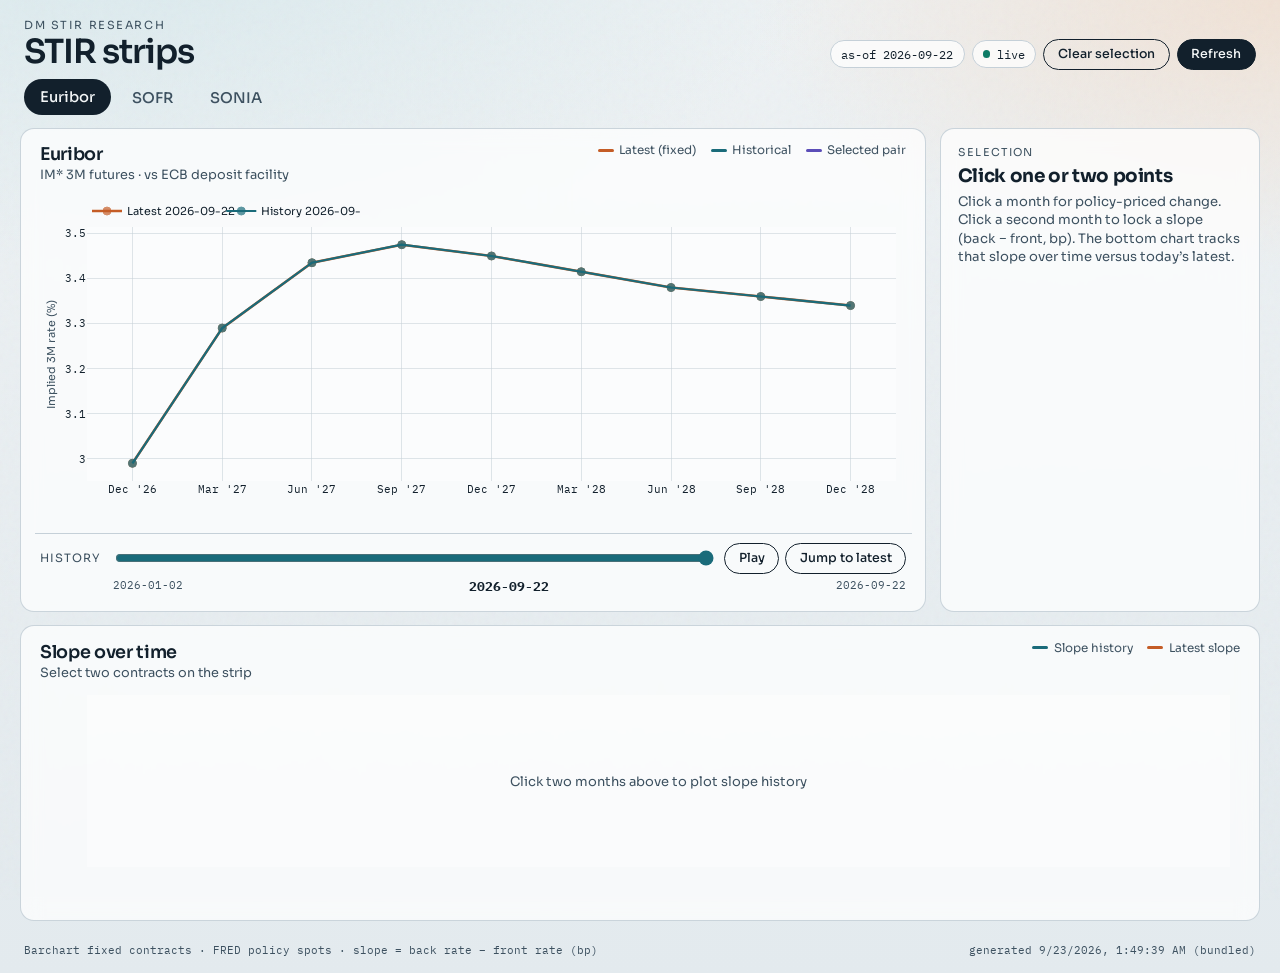
==== commit faf916c9: "Refresh STIR curves through September 22 Co-authored-by: ALILODHI-cloud <ALILODHI-cloud@users.norepl" ====
--- a/research/dashboard/stir-strips.html
+++ b/research/dashboard/stir-strips.html
@@ -457,7 +457,7 @@
     <span id="footSource">Barchart fixed contracts · FRED policy spots · slope = back rate − front rate (bp)</span>
     <span id="footUpdated">—</span>
   </footer>
-<script type="application/json" id="embedded-curves">{"generated_at":"2026-09-22T00:48:06.263632+00:00","asof":"2026-09-21","curves":{"SOFR":{"root":"SQ","label":"SOFR","policy_name":"SOFR overnight","policy_id":"SOFR","contracts":["U26","V26","X26","Z26","H27","M27","U27","Z27","H28","M28","U28","Z28"],"symbols":{"U26":"SQU26","V26":"SQV26","X26":"SQX26","Z26":"SQZ26","H27":"SQH27","M27":"SQM27","U27":"SQU27","Z27":"SQZ27","H28":"SQH28","M28":"SQM28","U28":"SQU28","Z28":"SQZ28"},"sessions":["2026-01-02","2026-01-05","2026-01-06","2026-01-07","2026-01-08","2026-01-09","2026-01-12","2026-01-13","2026-01-14","2026-01-15","2026-01-16","2026-01-20","2026-01-21","2026-01-22","2026-01-23","2026-01-26","2026-01-27","2026-01-28","2026-01-29","2026-01-30","2026-02-02","2026-02-03","2026-02-04","2026-02-05","2026-02-06","2026-02-09","2026-02-10","2026-02-11","2026-02-12","2026-02-13","2026-02-17","2026-02-18","2026-02-19","2026-02-20","2026-02-23","2026-02-24","2026-02-25","2026-02-26","2026-02-27","2026-03-02","2026-03-03","2026-03-04","2026-03-05","2026-03-06","2026-03-09","2026-03-10","2026-03-11","2026-03-12","2026-03-13","2026-03-16","2026-03-17","2026-03-18","2026-03-19","2026-03-20","2026-03-23","2026-03-24","2026-03-25","2026-03-26","2026-03-27","2026-03-30","2026-03-31","2026-04-01","2026-04-02","2026-04-03","2026-04-06","2026-04-07","2026-04-08","2026-04-09","2026-04-10","2026-04-13","2026-04-14","2026-04-15","2026-04-16","2026-04-17","2026-04-20","2026-04-21","2026-04-22","2026-04-23","2026-04-24","2026-04-27","2026-04-28","2026-04-29","2026-04-30","2026-05-01","2026-05-04","2026-05-05","2026-05-06","2026-05-07","2026-05-08","2026-05-11","2026-05-12","2026-05-13","2026-05-14","2026-05-15","2026-05-18","2026-05-19","2026-05-20","2026-05-21","2026-05-22","2026-05-26","2026-05-27","2026-05-28","2026-05-29","2026-06-01","2026-06-02","2026-06-03","2026-06-04","2026-06-05","2026-06-08","2026-06-09","2026-06-10","2026-06-11","2026-06-12","2026-06-15","2026-06-16","2026-06-17","2026-06-18","2026-06-22","2026-06-23","2026-06-24","2026-06-25","2026-06-26","2026-06-29","2026-06-30","2026-07-01","2026-07-02","2026-07-06","2026-07-07","2026-07-08","2026-07-09","2026-07-10","2026-07-13","2026-07-14","2026-07-15","2026-07-16","2026-07-17","2026-07-20","2026-07-21","2026-07-22","2026-07-23","2026-07-24","2026-07-27","2026-07-28","2026-07-29","2026-07-30","2026-07-31","2026-08-03","2026-08-04","2026-08-05","2026-08-06","2026-08-07","2026-08-10","2026-08-11","2026-08-12","2026-08-13","2026-08-14","2026-08-17","2026-08-18","2026-08-19","2026-08-20","2026-08-21","2026-08-24","2026-08-25","2026-08-26","2026-08-27","2026-08-28","2026-08-31","2026-09-01","2026-09-02","2026-09-03","2026-09-04","2026-09-08","2026-09-09","2026-09-10","2026-09-11","2026-09-14","2026-09-15","2026-09-16","2026-09-17","2026-09-18","2026-09-21"],"asof":"2026-09-21","spot":{"2026-01-02":3.75,"2026-01-05":3.7,"2026-01-06":3.66,"2026-01-07":3.65,"2026-01-08":3.64,"2026-01-09":3.64,"2026-01-12":3.64,"2026-01-13":3.65,"2026-01-14":3.64,"2026-01-15":3.66,"2026-01-16":3.65,"2026-01-20":3.64,"2026-01-21":3.63,"2026-01-22":3.64,"2026-01-23":3.65,"2026-01-26":3.66,"2026-01-27":3.66,"2026-01-28":3.64,"2026-01-29":3.65,"2026-01-30":3.68,"2026-02-02":3.69,"2026-02-03":3.69,"2026-02-04":3.65,"2026-02-05":3.65,"2026-02-06":3.64,"2026-02-09":3.63,"2026-02-10":3.65,"2026-02-11":3.65,"2026-02-12":3.65,"2026-02-13":3.66,"2026-02-17":3.71,"2026-02-18":3.73,"2026-02-19":3.67,"2026-02-20":3.66,"2026-02-23":3.66,"2026-02-24":3.67,"2026-02-25":3.67,"2026-02-26":3.67,"2026-02-27":3.68,"2026-03-02":3.71,"2026-03-03":3.7,"2026-03-04":3.67,"2026-03-05":3.66,"2026-03-06":3.65,"2026-03-09":3.65,"2026-03-10":3.64,"2026-03-11":3.64,"2026-03-12":3.65,"2026-03-13":3.65,"2026-03-16":3.7,"2026-03-17":3.65,"2026-03-18":3.62,"2026-03-19":3.62,"2026-03-20":3.62,"2026-03-23":3.62,"2026-03-24":3.63,"2026-03-25":3.64,"2026-03-26":3.65,"2026-03-27":3.63,"2026-03-30":3.63,"2026-03-31":3.68,"2026-04-01":3.65,"2026-04-02":3.66,"2026-04-03":null,"2026-04-06":3.65,"2026-04-07":3.62,"2026-04-08":3.59,"2026-04-09":3.57,"2026-04-10":3.61,"2026-04-13":3.63,"2026-04-14":3.66,"2026-04-15":3.72,"2026-04-16":3.67,"2026-04-17":3.65,"2026-04-20":3.63,"2026-04-21":3.63,"2026-04-22":3.64,"2026-04-23":3.65,"2026-04-24":3.66,"2026-04-27":3.66,"2026-04-28":3.64,"2026-04-29":3.63,"2026-04-30":3.66,"2026-05-01":3.64,"2026-05-04":3.63,"2026-05-05":3.62,"2026-05-06":3.61,"2026-05-07":3.6,"2026-05-08":3.6,"2026-05-11":3.6,"2026-05-12":3.6,"2026-05-13":3.59,"2026-05-14":3.56,"2026-05-15":3.55,"2026-05-18":3.53,"2026-05-19":3.51,"2026-05-20":3.5,"2026-05-21":3.51,"2026-05-22":3.55,"2026-05-26":3.63,"2026-05-27":3.63,"2026-05-28":3.62,"2026-05-29":3.63,"2026-06-01":3.65,"2026-06-02":3.63,"2026-06-03":3.61,"2026-06-04":3.62,"2026-06-05":3.63,"2026-06-08":3.63,"2026-06-09":3.6,"2026-06-10":3.59,"2026-06-11":3.6,"2026-06-12":3.65,"2026-06-15":3.69,"2026-06-16":3.63,"2026-06-17":3.63,"2026-06-18":3.62,"2026-06-22":3.61,"2026-06-23":3.62,"2026-06-24":3.62,"2026-06-25":3.64,"2026-06-26":3.62,"2026-06-29":3.62,"2026-06-30":3.68,"2026-07-01":3.66,"2026-07-02":3.64,"2026-07-06":3.63,"2026-07-07":3.62,"2026-07-08":3.58,"2026-07-09":3.53,"2026-07-10":3.55,"2026-07-13":3.6,"2026-07-14":3.63,"2026-07-15":3.64,"2026-07-16":3.62,"2026-07-17":3.59,"2026-07-20":3.57,"2026-07-21":3.61,"2026-07-22":3.62,"2026-07-23":3.64,"2026-07-24":3.64,"2026-07-27":3.64,"2026-07-28":3.65,"2026-07-29":3.65,"2026-07-30":3.65,"2026-07-31":3.66,"2026-08-03":3.65,"2026-08-04":3.66,"2026-08-05":3.64,"2026-08-06":3.65,"2026-08-07":3.62,"2026-08-10":3.63,"2026-08-11":3.64,"2026-08-12":3.62,"2026-08-13":3.62,"2026-08-14":3.62,"2026-08-17":3.66,"2026-08-18":3.65,"2026-08-19":3.62,"2026-08-20":3.63,"2026-08-21":3.65,"2026-08-24":3.65,"2026-08-25":3.66,"2026-08-26":3.64,"2026-08-27":3.64,"2026-08-28":3.65,"2026-08-31":3.68,"2026-09-01":3.66,"2026-09-02":3.65,"2026-09-03":3.66,"2026-09-04":3.65,"2026-09-08":3.64,"2026-09-09":3.64,"2026-09-10":3.62,"2026-09-11":3.62,"2026-09-14":3.62,"2026-09-15":3.64,"2026-09-16":3.62,"2026-09-17":3.85,"2026-09-18":3.85,"2026-09-21":3.85},"rates":{"2026-01-02":{"U26":3.16,"Z26":3.115,"H27":3.125,"M27":3.16,"U27":3.215,"Z27":3.28,"H28":3.345,"M28":3.41,"U28":3.465,"Z28":3.52},"2026-01-05":{"U26":3.145,"Z26":3.095,"H27":3.1,"M27":3.135,"U27":3.185,"Z27":3.25,"H28":3.315,"M28":3.375,"U28":3.435,"Z28":3.49},"2026-01-06":{"U26":3.175,"Z26":3.12,"H27":3.12,"M27":3.15,"U27":3.2,"Z27":3.26,"H28":3.32,"M28":3.38,"U28":3.435,"Z28":3.49},"2026-01-07":{"U26":3.17,"Z26":3.11,"H27":3.11,"M27":3.135,"U27":3.18,"Z27":3.235,"H28":3.295,"M28":3.35,"U28":3.405,"Z28":3.455},"2026-01-08":{"U26":3.19,"Z26":3.13,"H27":3.135,"M27":3.165,"U27":3.215,"Z27":3.275,"H28":3.335,"M28":3.395,"U28":3.45,"Z28":3.505},"2026-01-09":{"U26":3.245,"Z26":3.185,"H27":3.185,"M27":3.215,"U27":3.26,"Z27":3.315,"H28":3.37,"M28":3.425,"U28":3.475,"Z28":3.52},"2026-01-12":{"U26":3.26,"Z26":3.19,"H27":3.19,"M27":3.22,"U27":3.27,"Z27":3.325,"H28":3.38,"M28":3.435,"U28":3.49,"Z28":3.54},"2026-01-13":{"U26":3.245,"Z26":3.17,"H27":3.165,"M27":3.19,"U27":3.235,"Z27":3.29,"H28":3.345,"M28":3.4,"U28":3.455,"Z28":3.505},"2026-01-14":{"U26":3.23,"Z26":3.155,"H27":3.145,"M27":3.17,"U27":3.21,"Z27":3.26,"H28":3.32,"M28":3.375,"U28":3.425,"Z28":3.475},"2026-01-15":{"U26":3.29,"Z26":3.225,"H27":3.22,"M27":3.245,"U27":3.285,"Z27":3.33,"H28":3.38,"M28":3.43,"U28":3.48,"Z28":3.525},"2026-01-16":{"U26":3.325,"Z26":3.265,"H27":3.27,"M27":3.3,"U27":3.34,"Z27":3.39,"H28":3.445,"M28":3.5,"U28":3.55,"Z28":3.595},"2026-01-20":{"U26":3.305,"Z26":3.25,"H27":3.26,"M27":3.295,"U27":3.34,"Z27":3.395,"H28":3.455,"M28":3.515,"U28":3.57,"Z28":3.62},"2026-01-21":{"U26":3.32,"Z26":3.265,"H27":3.27,"M27":3.3,"U27":3.345,"Z27":3.395,"H28":3.45,"M28":3.505,"U28":3.555,"Z28":3.6},"2026-01-22":{"U26":3.335,"Z26":3.285,"H27":3.295,"M27":3.325,"U27":3.365,"Z27":3.415,"H28":3.47,"M28":3.52,"U28":3.57,"Z28":3.62},"2026-01-23":{"U26":3.32,"Z26":3.265,"H27":3.275,"M27":3.31,"U27":3.355,"Z27":3.405,"H28":3.46,"M28":3.51,"U28":3.56,"Z28":3.61},"2026-01-26":{"U26":3.31,"Z26":3.25,"H27":3.26,"M27":3.295,"U27":3.34,"Z27":3.385,"H28":3.435,"M28":3.49,"U28":3.54,"Z28":3.585},"2026-01-27":{"U26":3.28,"Z26":3.22,"H27":3.23,"M27":3.265,"U27":3.31,"Z27":3.36,"H28":3.415,"M28":3.475,"U28":3.53,"Z28":3.58},"2026-01-28":{"U26":3.3,"Z26":3.24,"H27":3.25,"M27":3.285,"U27":3.33,"Z27":3.38,"H28":3.44,"M28":3.495,"U28":3.55,"Z28":3.605},"2026-01-29":{"U26":3.275,"Z26":3.21,"H27":3.215,"M27":3.245,"U27":3.285,"Z27":3.33,"H28":3.385,"M28":3.445,"U28":3.5,"Z28":3.55},"2026-01-30":{"U26":3.245,"Z26":3.175,"H27":3.18,"M27":3.21,"U27":3.255,"Z27":3.305,"H28":3.365,"M28":3.425,"U28":3.485,"Z28":3.54},"2026-02-02":{"U26":3.285,"Z26":3.22,"H27":3.23,"M27":3.26,"U27":3.305,"Z27":3.355,"H28":3.41,"M28":3.47,"U28":3.525,"Z28":3.58},"2026-02-03":{"U26":3.29,"Z26":3.225,"H27":3.235,"M27":3.265,"U27":3.31,"Z27":3.36,"H28":3.415,"M28":3.475,"U28":3.53,"Z28":3.585},"2026-02-04":{"U26":3.28,"Z26":3.21,"H27":3.215,"M27":3.25,"U27":3.295,"Z27":3.345,"H28":3.405,"M28":3.465,"U28":3.525,"Z28":3.58},"2026-02-05":{"U26":3.195,"Z26":3.125,"H27":3.13,"M27":3.16,"U27":3.2,"Z27":3.25,"H28":3.31,"M28":3.375,"U28":3.435,"Z28":3.49},"2026-02-06":{"U26":3.21,"Z26":3.135,"H27":3.14,"M27":3.17,"U27":3.215,"Z27":3.265,"H28":3.325,"M28":3.385,"U28":3.445,"Z28":3.5},"2026-02-09":{"U26":3.195,"Z26":3.12,"H27":3.125,"M27":3.155,"U27":3.195,"Z27":3.245,"H28":3.305,"M28":3.365,"U28":3.42,"Z28":3.475},"2026-02-10":{"U26":3.175,"Z26":3.095,"H27":3.09,"M27":3.115,"U27":3.15,"Z27":3.195,"H28":3.25,"M28":3.31,"U28":3.37,"Z28":3.425},"2026-02-11":{"U26":3.245,"Z26":3.16,"H27":3.145,"M27":3.16,"U27":3.195,"Z27":3.24,"H28":3.295,"M28":3.355,"U28":3.41,"Z28":3.46},"2026-02-12":{"U26":3.21,"Z26":3.105,"H27":3.08,"M27":3.09,"U27":3.115,"Z27":3.155,"H28":3.205,"M28":3.26,"U28":3.315,"Z28":3.365},"2026-02-13":{"U26":3.165,"Z26":3.04,"H27":3.005,"M27":3.01,"U27":3.04,"Z27":3.08,"H28":3.135,"M28":3.195,"U28":3.255,"Z28":3.305},"2026-02-17":{"U26":3.21,"Z26":3.08,"H27":3.035,"M27":3.03,"U27":3.05,"Z27":3.09,"H28":3.14,"M28":3.195,"U28":3.25,"Z28":3.305},"2026-02-18":{"U26":3.22,"Z26":3.1,"H27":3.06,"M27":3.06,"U27":3.08,"Z27":3.12,"H28":3.17,"M28":3.225,"U28":3.28,"Z28":3.335},"2026-02-19":{"U26":3.245,"Z26":3.12,"H27":3.075,"M27":3.07,"U27":3.09,"Z27":3.125,"H28":3.17,"M28":3.225,"U28":3.28,"Z28":3.33},"2026-02-20":{"U26":3.27,"Z26":3.14,"H27":3.09,"M27":3.075,"U27":3.085,"Z27":3.115,"H28":3.16,"M28":3.21,"U28":3.26,"Z28":3.31},"2026-02-23":{"U26":3.25,"Z26":3.1,"H27":3.03,"M27":3.005,"U27":3.01,"Z27":3.03,"H28":3.065,"M28":3.11,"U28":3.16,"Z28":3.21},"2026-02-24":{"U26":3.275,"Z26":3.13,"H27":3.065,"M27":3.035,"U27":3.03,"Z27":3.05,"H28":3.085,"M28":3.125,"U28":3.175,"Z28":3.225},"2026-02-25":{"U26":3.3,"Z26":3.16,"H27":3.1,"M27":3.075,"U27":3.075,"Z27":3.095,"H28":3.125,"M28":3.165,"U28":3.21,"Z28":3.255},"2026-02-26":{"U26":3.285,"Z26":3.135,"H27":3.07,"M27":3.04,"U27":3.04,"Z27":3.06,"H28":3.095,"M28":3.135,"U28":3.18,"Z28":3.225},"2026-02-27":{"U26":3.225,"Z26":3.055,"H27":2.975,"M27":2.94,"U27":2.94,"Z27":2.96,"H28":3.0,"M28":3.045,"U28":3.09,"Z28":3.14},"2026-03-02":{"U26":3.32,"Z26":3.185,"H27":3.12,"M27":3.085,"U27":3.075,"Z27":3.085,"H28":3.115,"M28":3.155,"U28":3.2,"Z28":3.245},"2026-03-03":{"U26":3.345,"Z26":3.225,"H27":3.155,"M27":3.105,"U27":3.085,"Z27":3.085,"H28":3.11,"M28":3.15,"U28":3.195,"Z28":3.24},"2026-03-04":{"U26":3.39,"Z26":3.27,"H27":3.2,"M27":3.155,"U27":3.135,"Z27":3.14,"H28":3.16,"M28":3.195,"U28":3.235,"Z28":3.28},"2026-03-05":{"U26":3.43,"Z26":3.33,"H27":3.275,"M27":3.24,"U27":3.22,"Z27":3.22,"H28":3.24,"M28":3.27,"U28":3.31,"Z28":3.35},"2026-03-06":{"U26":3.375,"Z26":3.28,"H27":3.235,"M27":3.2,"U27":3.18,"Z27":3.18,"H28":3.205,"M28":3.24,"U28":3.285,"Z28":3.325},"2026-03-09":{"U26":3.425,"Z26":3.335,"H27":3.285,"M27":3.24,"U27":3.215,"Z27":3.21,"H28":3.225,"M28":3.26,"U28":3.3,"Z28":3.34},"2026-03-10":{"U26":3.4,"Z26":3.305,"H27":3.255,"M27":3.22,"U27":3.205,"Z27":3.205,"H28":3.225,"M28":3.26,"U28":3.3,"Z28":3.34},"2026-03-11":{"U26":3.465,"Z26":3.39,"H27":3.34,"M27":3.295,"U27":3.265,"Z27":3.255,"H28":3.27,"M28":3.295,"U28":3.33,"Z28":3.365},"2026-03-12":{"U26":3.58,"Z26":3.535,"H27":3.515,"M27":3.475,"U27":3.425,"Z27":3.395,"H28":3.39,"M28":3.405,"U28":3.43,"Z28":3.455},"2026-03-13":{"U26":3.56,"Z26":3.5,"H27":3.475,"M27":3.44,"U27":3.395,"Z27":3.37,"H28":3.37,"M28":3.39,"U28":3.415,"Z28":3.445},"2026-03-16":{"U26":3.525,"Z26":3.445,"H27":3.405,"M27":3.36,"U27":3.315,"Z27":3.29,"H28":3.295,"M28":3.32,"U28":3.35,"Z28":3.38},"2026-03-17":{"U26":3.52,"Z26":3.435,"H27":3.395,"M27":3.345,"U27":3.3,"Z27":3.275,"H28":3.28,"M28":3.3,"U28":3.33,"Z28":3.36},"2026-03-18":{"U26":3.59,"Z26":3.525,"H27":3.485,"M27":3.43,"U27":3.38,"Z27":3.35,"H28":3.35,"M28":3.37,"U28":3.395,"Z28":3.425},"2026-03-19":{"U26":3.72,"Z26":3.69,"H27":3.66,"M27":3.57,"U27":3.47,"Z27":3.41,"H28":3.4,"M28":3.415,"U28":3.44,"Z28":3.47},"2026-03-20":{"U26":3.79,"Z26":3.785,"H27":3.77,"M27":3.68,"U27":3.56,"Z27":3.485,"H28":3.48,"M28":3.505,"U28":3.535,"Z28":3.56},"2026-03-23":{"U26":3.725,"Z26":3.69,"H27":3.67,"M27":3.585,"U27":3.465,"Z27":3.39,"H28":3.4,"M28":3.44,"U28":3.48,"Z28":3.515},"2026-03-24":{"U26":3.82,"Z26":3.815,"H27":3.795,"M27":3.71,"U27":3.585,"Z27":3.5,"H28":3.495,"M28":3.52,"U28":3.55,"Z28":3.58},"2026-03-25":{"U26":3.765,"Z26":3.75,"H27":3.72,"M27":3.635,"U27":3.52,"Z27":3.44,"H28":3.435,"M28":3.455,"U28":3.485,"Z28":3.515},"2026-03-26":{"U26":3.83,"Z26":3.85,"H27":3.845,"M27":3.77,"U27":3.65,"Z27":3.56,"H28":3.55,"M28":3.57,"U28":3.595,"Z28":3.62},"2026-03-27":{"U26":3.76,"Z26":3.765,"H27":3.75,"M27":3.68,"U27":3.575,"Z27":3.505,"H28":3.505,"M28":3.535,"U28":3.57,"Z28":3.605},"2026-03-30":{"U26":3.69,"Z26":3.67,"H27":3.645,"M27":3.575,"U27":3.485,"Z27":3.425,"H28":3.43,"M28":3.465,"U28":3.5,"Z28":3.535},"2026-03-31":{"U26":3.665,"Z26":3.635,"H27":3.615,"M27":3.555,"U27":3.465,"Z27":3.405,"H28":3.405,"M28":3.435,"U28":3.47,"Z28":3.5},"2026-04-01":{"U26":3.665,"Z26":3.625,"H27":3.605,"M27":3.555,"U27":3.48,"Z27":3.43,"H28":3.44,"M28":3.47,"U28":3.5,"Z28":3.53},"2026-04-02":{"U26":3.665,"Z26":3.63,"H27":3.605,"M27":3.555,"U27":3.48,"Z27":3.43,"H28":3.435,"M28":3.465,"U28":3.495,"Z28":3.525},"2026-04-03":{"U26":3.7,"Z26":3.685,"H27":3.675,"M27":3.62,"U27":3.54,"Z27":3.48,"H28":3.48,"M28":3.505,"U28":3.53,"Z28":3.56},"2026-04-06":{"U26":3.715,"Z26":3.7,"H27":3.68,"M27":3.62,"U27":3.525,"Z27":3.465,"H28":3.465,"M28":3.495,"U28":3.525,"Z28":3.555},"2026-04-07":{"U26":3.695,"Z26":3.67,"H27":3.655,"M27":3.6,"U27":3.515,"Z27":3.455,"H28":3.46,"M28":3.49,"U28":3.52,"Z28":3.545},"2026-04-08":{"U26":3.675,"Z26":3.63,"H27":3.6,"M27":3.535,"U27":3.455,"Z27":3.4,"H28":3.4,"M28":3.43,"U28":3.46,"Z28":3.49},"2026-04-09":{"U26":3.66,"Z26":3.61,"H27":3.58,"M27":3.52,"U27":3.45,"Z27":3.4,"H28":3.405,"M28":3.43,"U28":3.46,"Z28":3.49},"2026-04-10":{"U26":3.67,"Z26":3.63,"H27":3.6,"M27":3.545,"U27":3.47,"Z27":3.42,"H28":3.42,"M28":3.45,"U28":3.48,"Z28":3.51},"2026-04-13":{"U26":3.655,"Z26":3.61,"H27":3.58,"M27":3.52,"U27":3.445,"Z27":3.395,"H28":3.395,"M28":3.42,"U28":3.455,"Z28":3.49,"V26":3.65},"2026-04-14":{"U26":3.645,"Z26":3.59,"H27":3.555,"M27":3.49,"U27":3.41,"Z27":3.355,"H28":3.35,"M28":3.375,"U28":3.41,"Z28":3.445,"V26":3.64},"2026-04-15":{"U26":3.645,"Z26":3.6,"H27":3.565,"M27":3.505,"U27":3.435,"Z27":3.385,"H28":3.385,"M28":3.41,"U28":3.445,"Z28":3.475,"V26":3.63},"2026-04-16":{"U26":3.645,"Z26":3.605,"H27":3.58,"M27":3.53,"U27":3.46,"Z27":3.41,"H28":3.41,"M28":3.435,"U28":3.465,"Z28":3.495,"V26":3.63},"2026-04-17":{"U26":3.58,"Z26":3.52,"H27":3.48,"M27":3.425,"U27":3.36,"Z27":3.32,"H28":3.325,"M28":3.355,"U28":3.395,"Z28":3.435,"V26":3.565},"2026-04-20":{"U26":3.6,"Z26":3.535,"H27":3.49,"M27":3.435,"U27":3.37,"Z27":3.33,"H28":3.335,"M28":3.365,"U28":3.4,"Z28":3.44,"V26":3.585},"2026-04-21":{"U26":3.64,"Z26":3.605,"H27":3.58,"M27":3.53,"U27":3.46,"Z27":3.41,"H28":3.405,"M28":3.43,"U28":3.46,"Z28":3.495,"V26":3.625},"2026-04-22":{"U26":3.645,"Z26":3.62,"H27":3.6,"M27":3.55,"U27":3.48,"Z27":3.43,"H28":3.42,"M28":3.44,"U28":3.47,"Z28":3.5,"V26":3.63},"2026-04-23":{"U26":3.645,"Z26":3.64,"H27":3.64,"M27":3.605,"U27":3.53,"Z27":3.47,"H28":3.46,"M28":3.475,"U28":3.505,"Z28":3.535,"V26":3.64},"2026-04-24":{"U26":3.615,"Z26":3.59,"H27":3.58,"M27":3.55,"U27":3.49,"Z27":3.44,"H28":3.43,"M28":3.45,"U28":3.485,"Z28":3.52,"V26":3.61},"2026-04-27":{"U26":3.635,"Z26":3.62,"H27":3.61,"M27":3.58,"U27":3.52,"Z27":3.47,"H28":3.46,"M28":3.48,"U28":3.51,"Z28":3.545,"V26":3.63},"2026-04-28":{"U26":3.65,"Z26":3.655,"H27":3.665,"M27":3.645,"U27":3.585,"Z27":3.53,"H28":3.515,"M28":3.53,"U28":3.555,"Z28":3.58,"V26":3.645},"2026-04-29":{"U26":3.69,"Z26":3.745,"H27":3.8,"M27":3.795,"U27":3.72,"Z27":3.645,"H28":3.61,"M28":3.605,"U28":3.62,"Z28":3.645,"V26":3.705},"2026-04-30":{"U26":3.65,"Z26":3.69,"H27":3.74,"M27":3.73,"U27":3.665,"Z27":3.595,"H28":3.57,"M28":3.57,"U28":3.59,"Z28":3.615,"V26":3.665},"2026-05-01":{"U26":3.655,"Z26":3.705,"H27":3.75,"M27":3.735,"U27":3.67,"Z27":3.605,"H28":3.575,"M28":3.575,"U28":3.59,"Z28":3.615,"V26":3.67},"2026-05-04":{"U26":3.705,"Z26":3.795,"H27":3.86,"M27":3.845,"U27":3.775,"Z27":3.7,"H28":3.66,"M28":3.65,"U28":3.665,"Z28":3.685,"V26":3.735},"2026-05-05":{"U26":3.685,"Z26":3.77,"H27":3.83,"M27":3.815,"U27":3.75,"Z27":3.675,"H28":3.635,"M28":3.63,"U28":3.645,"Z28":3.67,"V26":3.72},"2026-05-06":{"U26":3.65,"Z26":3.7,"H27":3.735,"M27":3.715,"U27":3.655,"Z27":3.595,"H28":3.565,"M28":3.57,"U28":3.59,"Z28":3.615,"V26":3.685},"2026-05-07":{"U26":3.675,"Z26":3.74,"H27":3.795,"M27":3.785,"U27":3.735,"Z27":3.675,"H28":3.64,"M28":3.635,"U28":3.645,"Z28":3.665,"V26":3.71},"2026-05-08":{"U26":3.66,"Z26":3.705,"H27":3.75,"M27":3.74,"U27":3.695,"Z27":3.64,"H28":3.615,"M28":3.615,"U28":3.625,"Z28":3.64,"V26":3.685},"2026-05-11":{"U26":3.695,"Z26":3.75,"H27":3.805,"M27":3.805,"U27":3.76,"Z27":3.7,"H28":3.67,"M28":3.67,"U28":3.68,"Z28":3.695,"V26":3.72},"2026-05-12":{"U26":3.705,"Z26":3.795,"H27":3.875,"M27":3.885,"U27":3.84,"Z27":3.775,"H28":3.735,"M28":3.73,"U28":3.74,"Z28":3.755,"V26":3.745},"2026-05-13":{"U26":3.715,"Z26":3.795,"H27":3.865,"M27":3.875,"U27":3.84,"Z27":3.785,"H28":3.75,"M28":3.745,"U28":3.755,"Z28":3.77,"V26":3.755},"2026-05-14":{"U26":3.72,"Z26":3.8,"H27":3.865,"M27":3.875,"U27":3.84,"Z27":3.785,"H28":3.75,"M28":3.745,"U28":3.755,"Z28":3.77,"V26":3.76},"2026-05-15":{"U26":3.74,"Z26":3.86,"H27":3.97,"M27":4.01,"U27":3.995,"Z27":3.945,"H28":3.91,"M28":3.905,"U28":3.915,"Z28":3.925,"V26":3.785},"2026-05-18":{"U26":3.75,"Z26":3.87,"H27":3.98,"M27":4.025,"U27":4.015,"Z27":3.975,"H28":3.945,"M28":3.94,"U28":3.95,"Z28":3.96,"V26":3.795,"X26":3.84},"2026-05-19":{"U26":3.78,"Z26":3.915,"H27":4.03,"M27":4.07,"U27":4.055,"Z27":4.01,"H28":3.98,"M28":3.98,"U28":3.995,"Z28":4.01,"V26":3.83,"X26":3.875},"2026-05-20":{"U26":3.735,"Z26":3.84,"H27":3.925,"M27":3.95,"U27":3.93,"Z27":3.885,"H28":3.855,"M28":3.86,"U28":3.88,"Z28":3.9,"V26":3.785,"X26":3.82},"2026-05-21":{"U26":3.785,"Z26":3.9,"H27":3.995,"M27":4.015,"U27":3.98,"Z27":3.925,"H28":3.89,"M28":3.89,"U28":3.905,"Z28":3.92,"V26":3.835,"X26":3.87},"2026-05-22":{"U26":3.815,"Z26":3.95,"H27":4.05,"M27":4.06,"U27":4.015,"Z27":3.955,"H28":3.91,"M28":3.905,"U28":3.915,"Z28":3.925,"V26":3.87,"X26":3.91},"2026-05-26":{"U26":3.765,"Z26":3.865,"H27":3.945,"M27":3.955,"U27":3.92,"Z27":3.865,"H28":3.83,"M28":3.825,"U28":3.83,"Z28":3.84,"V26":3.815,"X26":3.85},"2026-05-27":{"U26":3.75,"Z26":3.845,"H27":3.92,"M27":3.935,"U27":3.905,"Z27":3.86,"H28":3.83,"M28":3.82,"U28":3.825,"Z28":3.835,"V26":3.8,"X26":3.825},"2026-05-28":{"U26":3.755,"Z26":3.84,"H27":3.905,"M27":3.92,"U27":3.895,"Z27":3.85,"H28":3.82,"M28":3.81,"U28":3.815,"Z28":3.82,"V26":3.795,"X26":3.82},"2026-05-29":{"U26":3.735,"Z26":3.83,"H27":3.9,"M27":3.915,"U27":3.885,"Z27":3.84,"H28":3.805,"M28":3.795,"U28":3.795,"Z28":3.8,"V26":3.775,"X26":3.805},"2026-06-01":{"U26":3.755,"Z26":3.865,"H27":3.955,"M27":3.975,"U27":3.95,"Z27":3.9,"H28":3.86,"M28":3.845,"U28":3.84,"Z28":3.845,"V26":3.8,"X26":3.835},"2026-06-02":{"U26":3.75,"Z26":3.865,"H27":3.96,"M27":3.98,"U27":3.95,"Z27":3.895,"H28":3.855,"M28":3.835,"U28":3.83,"Z28":3.83,"V26":3.795,"X26":3.83},"2026-06-03":{"U26":3.76,"Z26":3.89,"H27":3.995,"M27":4.025,"U27":3.995,"Z27":3.94,"H28":3.895,"M28":3.875,"U28":3.865,"Z28":3.865,"V26":3.81,"X26":3.85},"2026-06-04":{"U26":3.74,"Z26":3.855,"H27":3.945,"M27":3.975,"U27":3.955,"Z27":3.905,"H28":3.87,"M28":3.855,"U28":3.85,"Z28":3.85,"V26":3.79,"X26":3.83},"2026-06-05":{"U26":3.8,"Z26":3.96,"H27":4.075,"M27":4.105,"U27":4.085,"Z27":4.035,"H28":3.985,"M28":3.96,"U28":3.945,"Z28":3.94,"V26":3.865,"X26":3.915},"2026-06-08":{"U26":3.815,"Z26":3.965,"H27":4.07,"M27":4.095,"U27":4.07,"Z27":4.015,"H28":3.97,"M28":3.945,"U28":3.935,"Z28":3.93,"V26":3.88,"X26":3.93},"2026-06-09":{"U26":3.795,"Z26":3.935,"H27":4.035,"M27":4.055,"U27":4.03,"Z27":3.985,"H28":3.945,"M28":3.925,"U28":3.915,"Z28":3.915,"V26":3.86,"X26":3.91},"2026-06-10":{"U26":3.79,"Z26":3.94,"H27":4.04,"M27":4.065,"U27":4.04,"Z27":3.99,"H28":3.95,"M28":3.935,"U28":3.925,"Z28":3.92,"V26":3.855,"X26":3.905},"2026-06-11":{"U26":3.765,"Z26":3.89,"H27":3.975,"M27":3.995,"U27":3.965,"Z27":3.915,"H28":3.875,"M28":3.855,"U28":3.845,"Z28":3.845,"V26":3.825,"X26":3.86},"2026-06-12":{"U26":3.76,"Z26":3.895,"H27":3.985,"M27":4.005,"U27":3.98,"Z27":3.935,"H28":3.895,"M28":3.875,"U28":3.87,"Z28":3.87,"V26":3.82,"X26":3.855},"2026-06-15":{"U26":3.755,"Z26":3.885,"H27":3.96,"M27":3.97,"U27":3.95,"Z27":3.905,"H28":3.865,"M28":3.845,"U28":3.835,"Z28":3.835,"V26":3.815,"X26":3.85},"2026-06-16":{"U26":3.76,"Z26":3.885,"H27":3.94,"M27":3.94,"U27":3.915,"Z27":3.87,"H28":3.825,"M28":3.8,"U28":3.79,"Z28":3.785,"V26":3.82,"X26":3.855},"2026-06-17":{"U26":3.865,"Z26":4.035,"H27":4.095,"M27":4.08,"U27":4.035,"Z27":3.975,"H28":3.915,"M28":3.88,"U28":3.86,"Z28":3.845,"V26":3.935,"X26":3.985},"2026-06-18":{"U26":3.94,"Z26":4.095,"H27":4.145,"M27":4.11,"U27":4.04,"Z27":3.955,"H28":3.89,"M28":3.855,"U28":3.835,"Z28":3.825,"V26":4.01,"X26":4.06},"2026-06-22":{"U26":3.965,"Z26":4.125,"H27":4.19,"M27":4.175,"U27":4.115,"Z27":4.04,"H28":3.975,"M28":3.94,"U28":3.915,"Z28":3.9,"V26":4.035,"X26":4.085},"2026-06-23":{"U26":3.94,"Z26":4.08,"H27":4.14,"M27":4.125,"U27":4.065,"Z27":3.99,"H28":3.93,"M28":3.9,"U28":3.88,"Z28":3.87,"V26":4.01,"X26":4.055},"2026-06-24":{"U26":3.915,"Z26":4.035,"H27":4.075,"M27":4.045,"U27":3.98,"Z27":3.9,"H28":3.835,"M28":3.8,"U28":3.78,"Z28":3.77,"V26":3.98,"X26":4.02},"2026-06-25":{"U26":3.895,"Z26":4.02,"H27":4.05,"M27":4.015,"U27":3.95,"Z27":3.875,"H28":3.815,"M28":3.785,"U28":3.765,"Z28":3.755,"V26":3.96,"X26":4.0},"2026-06-26":{"U26":3.865,"Z26":3.98,"H27":4.01,"M27":3.98,"U27":3.92,"Z27":3.84,"H28":3.775,"M28":3.74,"U28":3.725,"Z28":3.715,"V26":3.93,"X26":3.97},"2026-06-29":{"U26":3.885,"Z26":4.01,"H27":4.04,"M27":4.0,"U27":3.935,"Z27":3.855,"H28":3.79,"M28":3.755,"U28":3.735,"Z28":3.725,"V26":3.95,"X26":3.99},"2026-06-30":{"U26":3.915,"Z26":4.04,"H27":4.08,"M27":4.045,"U27":3.975,"Z27":3.89,"H28":3.83,"M28":3.8,"U28":3.78,"Z28":3.77,"V26":3.98,"X26":4.02},"2026-07-01":{"U26":3.905,"Z26":4.055,"H27":4.11,"M27":4.08,"U27":4.015,"Z27":3.935,"H28":3.88,"M28":3.85,"U28":3.835,"Z28":3.825,"V26":3.97,"X26":4.015},"2026-07-02":{"U26":3.855,"Z26":4.0,"H27":4.055,"M27":4.035,"U27":3.98,"Z27":3.91,"H28":3.865,"M28":3.845,"U28":3.835,"Z28":3.83,"V26":3.92,"X26":3.965},"2026-07-06":{"U26":3.87,"Z26":3.995,"H27":4.045,"M27":4.02,"U27":3.965,"Z27":3.9,"H28":3.85,"M28":3.83,"U28":3.82,"Z28":3.82,"V26":3.935,"X26":3.975},"2026-07-07":{"U26":3.89,"Z26":4.03,"H27":4.09,"M27":4.07,"U27":4.015,"Z27":3.95,"H28":3.9,"M28":3.875,"U28":3.865,"Z28":3.865,"V26":3.955,"X26":3.995},"2026-07-08":{"U26":3.91,"Z26":4.06,"H27":4.125,"M27":4.11,"U27":4.06,"Z27":3.995,"H28":3.955,"M28":3.94,"U28":3.935,"Z28":3.935,"V26":3.975,"X26":4.02},"2026-07-09":{"U26":3.875,"Z26":4.02,"H27":4.085,"M27":4.07,"U27":4.02,"Z27":3.955,"H28":3.915,"M28":3.895,"U28":3.89,"Z28":3.89,"V26":3.94,"X26":3.985},"2026-07-10":{"U26":3.915,"Z26":4.065,"H27":4.13,"M27":4.12,"U27":4.07,"Z27":4.01,"H28":3.97,"M28":3.95,"U28":3.94,"Z28":3.935,"V26":3.98,"X26":4.025},"2026-07-13":{"U26":3.96,"Z26":4.125,"H27":4.195,"M27":4.185,"U27":4.13,"Z27":4.06,"H28":4.015,"M28":3.995,"U28":3.985,"Z28":3.98,"V26":4.03,"X26":4.08},"2026-07-14":{"U26":3.865,"Z26":4.01,"H27":4.09,"M27":4.1,"U27":4.07,"Z27":4.02,"H28":3.99,"M28":3.975,"U28":3.97,"Z28":3.965,"V26":3.935,"X26":3.98},"2026-07-15":{"U26":3.825,"Z26":3.945,"H27":4.015,"M27":4.025,"U27":3.995,"Z27":3.945,"H28":3.915,"M28":3.905,"U28":3.905,"Z28":3.905,"V26":3.885,"X26":3.925},"2026-07-16":{"U26":3.84,"Z26":3.975,"H27":4.05,"M27":4.06,"U27":4.025,"Z27":3.97,"H28":3.94,"M28":3.93,"U28":3.93,"Z28":3.93,"V26":3.9,"X26":3.94},"2026-07-17":{"U26":3.87,"Z26":4.01,"H27":4.075,"M27":4.075,"U27":4.03,"Z27":3.97,"H28":3.935,"M28":3.92,"U28":3.915,"Z28":3.91,"V26":3.93,"X26":3.97},"2026-07-20":{"U26":3.89,"Z26":4.04,"H27":4.115,"M27":4.12,"U27":4.075,"Z27":4.02,"H28":3.985,"M28":3.97,"U28":3.97,"Z28":3.97,"V26":3.955,"X26":4.0},"2026-07-21":{"U26":3.92,"Z26":4.085,"H27":4.17,"M27":4.175,"U27":4.13,"Z27":4.07,"H28":4.035,"M28":4.02,"U28":4.015,"Z28":4.015,"V26":3.995,"X26":4.045},"2026-07-22":{"U26":3.96,"Z26":4.13,"H27":4.22,"M27":4.225,"U27":4.175,"Z27":4.11,"H28":4.07,"M28":4.055,"U28":4.05,"Z28":4.045,"V26":4.035,"X26":4.085},"2026-07-23":{"U26":3.99,"Z26":4.165,"H27":4.27,"M27":4.29,"U27":4.25,"Z27":4.175,"H28":4.13,"M28":4.11,"U28":4.1,"Z28":4.095,"V26":4.065,"X26":4.115},"2026-07-24":{"U26":3.98,"Z26":4.145,"H27":4.24,"M27":4.25,"U27":4.2,"Z27":4.13,"H28":4.09,"M28":4.07,"U28":4.06,"Z28":4.055,"V26":4.055,"X26":4.105},"2026-07-27":{"U26":3.99,"Z26":4.145,"H27":4.225,"M27":4.235,"U27":4.185,"Z27":4.115,"H28":4.07,"M28":4.045,"U28":4.035,"Z28":4.03,"V26":4.065,"X26":4.11},"2026-07-28":{"U26":3.96,"Z26":4.105,"H27":4.175,"M27":4.18,"U27":4.135,"Z27":4.065,"H28":4.025,"M28":4.005,"U28":3.995,"Z28":3.99,"V26":4.035,"X26":4.08},"2026-07-29":{"U26":3.86,"Z26":4.03,"H27":4.13,"M27":4.155,"U27":4.12,"Z27":4.06,"H28":4.02,"M28":4.0,"U28":3.995,"Z28":3.995,"V26":3.935,"X26":3.985},"2026-07-30":{"U26":3.87,"Z26":4.03,"H27":4.12,"M27":4.145,"U27":4.115,"Z27":4.065,"H28":4.035,"M28":4.025,"U28":4.025,"Z28":4.025,"V26":3.945,"X26":3.995},"2026-07-31":{"U26":3.885,"Z26":4.08,"H27":4.195,"M27":4.225,"U27":4.195,"Z27":4.145,"H28":4.115,"M28":4.105,"U28":4.11,"Z28":4.115,"V26":3.96,"X26":4.02},"2026-08-03":{"U26":3.88,"Z26":4.06,"H27":4.155,"M27":4.18,"U27":4.145,"Z27":4.09,"H28":4.055,"M28":4.045,"U28":4.05,"Z28":4.055,"V26":3.96,"X26":4.02},"2026-08-04":{"U26":3.855,"Z26":4.015,"H27":4.09,"M27":4.105,"U27":4.07,"Z27":4.015,"H28":3.98,"M28":3.97,"U28":3.975,"Z28":3.98,"V26":3.935,"X26":3.985},"2026-08-05":{"U26":3.845,"Z26":4.0,"H27":4.07,"M27":4.085,"U27":4.05,"Z27":4.0,"H28":3.97,"M28":3.965,"U28":3.97,"Z28":3.975,"V26":3.925,"X26":3.975},"2026-08-06":{"U26":3.86,"Z26":4.04,"H27":4.13,"M27":4.16,"U27":4.135,"Z27":4.085,"H28":4.055,"M28":4.045,"U28":4.045,"Z28":4.05,"V26":3.94,"X26":3.995},"2026-08-07":{"U26":3.815,"Z26":3.985,"H27":4.075,"M27":4.105,"U27":4.085,"Z27":4.045,"H28":4.02,"M28":4.01,"U28":4.015,"Z28":4.025,"V26":3.895,"X26":3.95},"2026-08-10":{"U26":3.845,"Z26":4.015,"H27":4.105,"M27":4.145,"U27":4.13,"Z27":4.09,"H28":4.06,"M28":4.05,"U28":4.06,"Z28":4.07,"V26":3.925,"X26":3.98},"2026-08-11":{"U26":3.835,"Z26":4.0,"H27":4.085,"M27":4.12,"U27":4.105,"Z27":4.065,"H28":4.04,"M28":4.03,"U28":4.04,"Z28":4.05,"V26":3.915,"X26":3.965},"2026-08-12":{"U26":3.81,"Z26":3.97,"H27":4.06,"M27":4.1,"U27":4.09,"Z27":4.055,"H28":4.03,"M28":4.025,"U28":4.035,"Z28":4.05,"V26":3.89,"X26":3.94},"2026-08-13":{"U26":3.785,"Z26":3.925,"H27":3.995,"M27":4.025,"U27":4.02,"Z27":3.99,"H28":3.97,"M28":3.97,"U28":3.98,"Z28":3.995,"V26":3.855,"X26":3.895},"2026-08-14":{"U26":3.785,"Z26":3.935,"H27":4.02,"M27":4.055,"U27":4.055,"Z27":4.03,"H28":4.015,"M28":4.015,"U28":4.03,"Z28":4.045,"V26":3.855,"X26":3.895},"2026-08-17":{"U26":3.7925,"Z26":3.94,"H27":4.025,"M27":4.065,"U27":4.06,"Z27":4.035,"H28":4.02,"M28":4.02,"U28":4.035,"Z28":4.055,"V26":3.865,"X26":3.905},"2026-08-18":{"U26":3.7875,"Z26":3.935,"H27":4.02,"M27":4.055,"U27":4.05,"Z27":4.03,"H28":4.015,"M28":4.015,"U28":4.03,"Z28":4.045,"V26":3.855,"X26":3.895},"2026-08-19":{"U26":3.7825,"Z26":3.93,"H27":4.02,"M27":4.065,"U27":4.065,"Z27":4.04,"H28":4.025,"M28":4.02,"U28":4.025,"Z28":4.035,"V26":3.85,"X26":3.89},"2026-08-20":{"U26":3.7875,"Z26":3.93,"H27":4.015,"M27":4.06,"U27":4.07,"Z27":4.055,"H28":4.045,"M28":4.045,"U28":4.055,"Z28":4.07,"V26":3.85,"X26":3.89},"2026-08-21":{"U26":3.8,"Z26":3.955,"H27":4.06,"M27":4.115,"U27":4.125,"Z27":4.105,"H28":4.09,"M28":4.085,"U28":4.095,"Z28":4.11,"V26":3.865,"X26":3.915},"2026-08-24":{"U26":3.8125,"Z26":3.975,"H27":4.08,"M27":4.13,"U27":4.13,"Z27":4.1,"H28":4.08,"M28":4.07,"U28":4.075,"Z28":4.085,"V26":3.885,"X26":3.935},"2026-08-25":{"U26":3.805,"Z26":3.96,"H27":4.045,"M27":4.085,"U27":4.08,"Z27":4.05,"H28":4.025,"M28":4.015,"U28":4.015,"Z28":4.025,"V26":3.88,"X26":3.93},"2026-08-26":{"U26":3.7975,"Z26":3.965,"H27":4.065,"M27":4.11,"U27":4.11,"Z27":4.08,"H28":4.06,"M28":4.05,"U28":4.055,"Z28":4.06,"V26":3.875,"X26":3.925},"2026-08-27":{"U26":3.795,"Z26":3.97,"H27":4.075,"M27":4.125,"U27":4.125,"Z27":4.095,"H28":4.075,"M28":4.07,"U28":4.07,"Z28":4.075,"V26":3.875,"X26":3.925},"2026-08-28":{"U26":3.86,"Z26":4.09,"H27":4.225,"M27":4.28,"U27":4.27,"Z27":4.225,"H28":4.19,"M28":4.175,"U28":4.165,"Z28":4.16,"V26":3.955,"X26":4.03},"2026-08-31":{"U26":3.875,"Z26":4.085,"H27":4.215,"M27":4.275,"U27":4.275,"Z27":4.235,"H28":4.2,"M28":4.185,"U28":4.185,"Z28":4.185,"V26":3.97,"X26":4.04},"2026-09-01":{"U26":3.885,"Z26":4.11,"H27":4.25,"M27":4.325,"U27":4.335,"Z27":4.3,"H28":4.27,"M28":4.25,"U28":4.24,"Z28":4.235,"V26":3.98,"X26":4.05},"2026-09-02":{"U26":3.875,"Z26":4.095,"H27":4.235,"M27":4.31,"U27":4.32,"Z27":4.285,"H28":4.255,"M28":4.24,"U28":4.23,"Z28":4.23,"V26":3.97,"X26":4.04},"2026-09-03":{"U26":3.835,"Z26":4.035,"H27":4.175,"M27":4.25,"U27":4.265,"Z27":4.24,"H28":4.215,"M28":4.2,"U28":4.195,"Z28":4.2,"V26":3.93,"X26":3.99},"2026-09-04":{"U26":3.86,"Z26":4.06,"H27":4.2,"M27":4.285,"U27":4.31,"Z27":4.29,"H28":4.27,"M28":4.255,"U28":4.245,"Z28":4.245,"V26":3.95,"X26":4.01},"2026-09-08":{"U26":3.865,"Z26":4.065,"H27":4.21,"M27":4.295,"U27":4.325,"Z27":4.315,"H28":4.295,"M28":4.28,"U28":4.275,"Z28":4.275,"V26":3.955,"X26":4.015},"2026-09-09":{"U26":3.87,"Z26":4.08,"H27":4.235,"M27":4.33,"U27":4.365,"Z27":4.355,"H28":4.34,"M28":4.33,"U28":4.325,"Z28":4.32,"V26":3.96,"X26":4.02},"2026-09-10":{"U26":3.9075,"Z26":4.17,"H27":4.37,"M27":4.485,"U27":4.515,"Z27":4.495,"H28":4.47,"M28":4.45,"U28":4.44,"Z28":4.43,"V26":4.015,"X26":4.1},"2026-09-11":{"U26":3.9675,"Z26":4.24,"H27":4.47,"M27":4.6,"U27":4.63,"Z27":4.605,"H28":4.575,"M28":4.545,"U28":4.525,"Z28":4.505,"V26":4.08,"X26":4.165},"2026-09-14":{"U26":3.975,"Z26":4.245,"H27":4.455,"M27":4.58,"U27":4.62,"Z27":4.595,"H28":4.565,"M28":4.54,"U28":4.525,"Z28":4.51,"V26":4.09,"X26":4.175},"2026-09-15":{"U26":3.98,"Z26":4.255,"H27":4.475,"M27":4.605,"U27":4.645,"Z27":4.63,"H28":4.6,"M28":4.58,"U28":4.565,"Z28":4.55,"V26":4.0975,"X26":4.1825},"2026-09-16":{"U26":3.995,"Z26":4.3,"H27":4.565,"M27":4.705,"U27":4.73,"Z27":4.69,"H28":4.64,"M28":4.605,"U28":4.58,"Z28":4.56,"V26":4.125,"X26":4.22},"2026-09-17":{"U26":4.0025,"Z26":4.31,"H27":4.55,"M27":4.66,"U27":4.675,"Z27":4.64,"H28":4.595,"M28":4.56,"U28":4.535,"Z28":4.51,"V26":4.135,"X26":4.23},"2026-09-18":{"U26":4.0025,"Z26":4.325,"H27":4.585,"M27":4.715,"U27":4.74,"Z27":4.71,"H28":4.67,"M28":4.635,"U28":4.605,"Z28":4.575,"V26":4.14,"X26":4.235},"2026-09-21":{"H27":4.58,"H28":4.675,"M27":4.715,"M28":4.635,"U26":4.0025,"U27":4.745,"U28":4.6,"V26":4.14,"X26":4.24,"Z26":4.325,"Z27":4.715,"Z28":4.565}},"prices":{"2026-01-02":{"U26":96.84,"Z26":96.885,"H27":96.875,"M27":96.84,"U27":96.785,"Z27":96.72,"H28":96.655,"M28":96.59,"U28":96.535,"Z28":96.48},"2026-01-05":{"U26":96.855,"Z26":96.905,"H27":96.9,"M27":96.865,"U27":96.815,"Z27":96.75,"H28":96.685,"M28":96.625,"U28":96.565,"Z28":96.51},"2026-01-06":{"U26":96.825,"Z26":96.88,"H27":96.88,"M27":96.85,"U27":96.8,"Z27":96.74,"H28":96.68,"M28":96.62,"U28":96.565,"Z28":96.51},"2026-01-07":{"U26":96.83,"Z26":96.89,"H27":96.89,"M27":96.865,"U27":96.82,"Z27":96.765,"H28":96.705,"M28":96.65,"U28":96.595,"Z28":96.545},"2026-01-08":{"U26":96.81,"Z26":96.87,"H27":96.865,"M27":96.835,"U27":96.785,"Z27":96.725,"H28":96.665,"M28":96.605,"U28":96.55,"Z28":96.495},"2026-01-09":{"U26":96.755,"Z26":96.815,"H27":96.815,"M27":96.785,"U27":96.74,"Z27":96.685,"H28":96.63,"M28":96.575,"U28":96.525,"Z28":96.48},"2026-01-12":{"U26":96.74,"Z26":96.81,"H27":96.81,"M27":96.78,"U27":96.73,"Z27":96.675,"H28":96.62,"M28":96.565,"U28":96.51,"Z28":96.46},"2026-01-13":{"U26":96.755,"Z26":96.83,"H27":96.835,"M27":96.81,"U27":96.765,"Z27":96.71,"H28":96.655,"M28":96.6,"U28":96.545,"Z28":96.495},"2026-01-14":{"U26":96.77,"Z26":96.845,"H27":96.855,"M27":96.83,"U27":96.79,"Z27":96.74,"H28":96.68,"M28":96.625,"U28":96.575,"Z28":96.525},"2026-01-15":{"U26":96.71,"Z26":96.775,"H27":96.78,"M27":96.755,"U27":96.715,"Z27":96.67,"H28":96.62,"M28":96.57,"U28":96.52,"Z28":96.475},"2026-01-16":{"U26":96.675,"Z26":96.735,"H27":96.73,"M27":96.7,"U27":96.66,"Z27":96.61,"H28":96.555,"M28":96.5,"U28":96.45,"Z28":96.405},"2026-01-20":{"U26":96.695,"Z26":96.75,"H27":96.74,"M27":96.705,"U27":96.66,"Z27":96.605,"H28":96.545,"M28":96.485,"U28":96.43,"Z28":96.38},"2026-01-21":{"U26":96.68,"Z26":96.735,"H27":96.73,"M27":96.7,"U27":96.655,"Z27":96.605,"H28":96.55,"M28":96.495,"U28":96.445,"Z28":96.4},"2026-01-22":{"U26":96.665,"Z26":96.715,"H27":96.705,"M27":96.675,"U27":96.635,"Z27":96.585,"H28":96.53,"M28":96.48,"U28":96.43,"Z28":96.38},"2026-01-23":{"U26":96.68,"Z26":96.735,"H27":96.725,"M27":96.69,"U27":96.645,"Z27":96.595,"H28":96.54,"M28":96.49,"U28":96.44,"Z28":96.39},"2026-01-26":{"U26":96.69,"Z26":96.75,"H27":96.74,"M27":96.705,"U27":96.66,"Z27":96.615,"H28":96.565,"M28":96.51,"U28":96.46,"Z28":96.415},"2026-01-27":{"U26":96.72,"Z26":96.78,"H27":96.77,"M27":96.735,"U27":96.69,"Z27":96.64,"H28":96.585,"M28":96.525,"U28":96.47,"Z28":96.42},"2026-01-28":{"U26":96.7,"Z26":96.76,"H27":96.75,"M27":96.715,"U27":96.67,"Z27":96.62,"H28":96.56,"M28":96.505,"U28":96.45,"Z28":96.395},"2026-01-29":{"U26":96.725,"Z26":96.79,"H27":96.785,"M27":96.755,"U27":96.715,"Z27":96.67,"H28":96.615,"M28":96.555,"U28":96.5,"Z28":96.45},"2026-01-30":{"U26":96.755,"Z26":96.825,"H27":96.82,"M27":96.79,"U27":96.745,"Z27":96.695,"H28":96.635,"M28":96.575,"U28":96.515,"Z28":96.46},"2026-02-02":{"U26":96.715,"Z26":96.78,"H27":96.77,"M27":96.74,"U27":96.695,"Z27":96.645,"H28":96.59,"M28":96.53,"U28":96.475,"Z28":96.42},"2026-02-03":{"U26":96.71,"Z26":96.775,"H27":96.765,"M27":96.735,"U27":96.69,"Z27":96.64,"H28":96.585,"M28":96.525,"U28":96.47,"Z28":96.415},"2026-02-04":{"U26":96.72,"Z26":96.79,"H27":96.785,"M27":96.75,"U27":96.705,"Z27":96.655,"H28":96.595,"M28":96.535,"U28":96.475,"Z28":96.42},"2026-02-05":{"U26":96.805,"Z26":96.875,"H27":96.87,"M27":96.84,"U27":96.8,"Z27":96.75,"H28":96.69,"M28":96.625,"U28":96.565,"Z28":96.51},"2026-02-06":{"U26":96.79,"Z26":96.865,"H27":96.86,"M27":96.83,"U27":96.785,"Z27":96.735,"H28":96.675,"M28":96.615,"U28":96.555,"Z28":96.5},"2026-02-09":{"U26":96.805,"Z26":96.88,"H27":96.875,"M27":96.845,"U27":96.805,"Z27":96.755,"H28":96.695,"M28":96.635,"U28":96.58,"Z28":96.525},"2026-02-10":{"U26":96.825,"Z26":96.905,"H27":96.91,"M27":96.885,"U27":96.85,"Z27":96.805,"H28":96.75,"M28":96.69,"U28":96.63,"Z28":96.575},"2026-02-11":{"U26":96.755,"Z26":96.84,"H27":96.855,"M27":96.84,"U27":96.805,"Z27":96.76,"H28":96.705,"M28":96.645,"U28":96.59,"Z28":96.54},"2026-02-12":{"U26":96.79,"Z26":96.895,"H27":96.92,"M27":96.91,"U27":96.885,"Z27":96.845,"H28":96.795,"M28":96.74,"U28":96.685,"Z28":96.635},"2026-02-13":{"U26":96.835,"Z26":96.96,"H27":96.995,"M27":96.99,"U27":96.96,"Z27":96.92,"H28":96.865,"M28":96.805,"U28":96.745,"Z28":96.695},"2026-02-17":{"U26":96.79,"Z26":96.92,"H27":96.965,"M27":96.97,"U27":96.95,"Z27":96.91,"H28":96.86,"M28":96.805,"U28":96.75,"Z28":96.695},"2026-02-18":{"U26":96.78,"Z26":96.9,"H27":96.94,"M27":96.94,"U27":96.92,"Z27":96.88,"H28":96.83,"M28":96.775,"U28":96.72,"Z28":96.665},"2026-02-19":{"U26":96.755,"Z26":96.88,"H27":96.925,"M27":96.93,"U27":96.91,"Z27":96.875,"H28":96.83,"M28":96.775,"U28":96.72,"Z28":96.67},"2026-02-20":{"U26":96.73,"Z26":96.86,"H27":96.91,"M27":96.925,"U27":96.915,"Z27":96.885,"H28":96.84,"M28":96.79,"U28":96.74,"Z28":96.69},"2026-02-23":{"U26":96.75,"Z26":96.9,"H27":96.97,"M27":96.995,"U27":96.99,"Z27":96.97,"H28":96.935,"M28":96.89,"U28":96.84,"Z28":96.79},"2026-02-24":{"U26":96.725,"Z26":96.87,"H27":96.935,"M27":96.965,"U27":96.97,"Z27":96.95,"H28":96.915,"M28":96.875,"U28":96.825,"Z28":96.775},"2026-02-25":{"U26":96.7,"Z26":96.84,"H27":96.9,"M27":96.925,"U27":96.925,"Z27":96.905,"H28":96.875,"M28":96.835,"U28":96.79,"Z28":96.745},"2026-02-26":{"U26":96.715,"Z26":96.865,"H27":96.93,"M27":96.96,"U27":96.96,"Z27":96.94,"H28":96.905,"M28":96.865,"U28":96.82,"Z28":96.775},"2026-02-27":{"U26":96.775,"Z26":96.945,"H27":97.025,"M27":97.06,"U27":97.06,"Z27":97.04,"H28":97.0,"M28":96.955,"U28":96.91,"Z28":96.86},"2026-03-02":{"U26":96.68,"Z26":96.815,"H27":96.88,"M27":96.915,"U27":96.925,"Z27":96.915,"H28":96.885,"M28":96.845,"U28":96.8,"Z28":96.755},"2026-03-03":{"U26":96.655,"Z26":96.775,"H27":96.845,"M27":96.895,"U27":96.915,"Z27":96.915,"H28":96.89,"M28":96.85,"U28":96.805,"Z28":96.76},"2026-03-04":{"U26":96.61,"Z26":96.73,"H27":96.8,"M27":96.845,"U27":96.865,"Z27":96.86,"H28":96.84,"M28":96.805,"U28":96.765,"Z28":96.72},"2026-03-05":{"U26":96.57,"Z26":96.67,"H27":96.725,"M27":96.76,"U27":96.78,"Z27":96.78,"H28":96.76,"M28":96.73,"U28":96.69,"Z28":96.65},"2026-03-06":{"U26":96.625,"Z26":96.72,"H27":96.765,"M27":96.8,"U27":96.82,"Z27":96.82,"H28":96.795,"M28":96.76,"U28":96.715,"Z28":96.675},"2026-03-09":{"U26":96.575,"Z26":96.665,"H27":96.715,"M27":96.76,"U27":96.785,"Z27":96.79,"H28":96.775,"M28":96.74,"U28":96.7,"Z28":96.66},"2026-03-10":{"U26":96.6,"Z26":96.695,"H27":96.745,"M27":96.78,"U27":96.795,"Z27":96.795,"H28":96.775,"M28":96.74,"U28":96.7,"Z28":96.66},"2026-03-11":{"U26":96.535,"Z26":96.61,"H27":96.66,"M27":96.705,"U27":96.735,"Z27":96.745,"H28":96.73,"M28":96.705,"U28":96.67,"Z28":96.635},"2026-03-12":{"U26":96.42,"Z26":96.465,"H27":96.485,"M27":96.525,"U27":96.575,"Z27":96.605,"H28":96.61,"M28":96.595,"U28":96.57,"Z28":96.545},"2026-03-13":{"U26":96.44,"Z26":96.5,"H27":96.525,"M27":96.56,"U27":96.605,"Z27":96.63,"H28":96.63,"M28":96.61,"U28":96.585,"Z28":96.555},"2026-03-16":{"U26":96.475,"Z26":96.555,"H27":96.595,"M27":96.64,"U27":96.685,"Z27":96.71,"H28":96.705,"M28":96.68,"U28":96.65,"Z28":96.62},"2026-03-17":{"U26":96.48,"Z26":96.565,"H27":96.605,"M27":96.655,"U27":96.7,"Z27":96.725,"H28":96.72,"M28":96.7,"U28":96.67,"Z28":96.64},"2026-03-18":{"U26":96.41,"Z26":96.475,"H27":96.515,"M27":96.57,"U27":96.62,"Z27":96.65,"H28":96.65,"M28":96.63,"U28":96.605,"Z28":96.575},"2026-03-19":{"U26":96.28,"Z26":96.31,"H27":96.34,"M27":96.43,"U27":96.53,"Z27":96.59,"H28":96.6,"M28":96.585,"U28":96.56,"Z28":96.53},"2026-03-20":{"U26":96.21,"Z26":96.215,"H27":96.23,"M27":96.32,"U27":96.44,"Z27":96.515,"H28":96.52,"M28":96.495,"U28":96.465,"Z28":96.44},"2026-03-23":{"U26":96.275,"Z26":96.31,"H27":96.33,"M27":96.415,"U27":96.535,"Z27":96.61,"H28":96.6,"M28":96.56,"U28":96.52,"Z28":96.485},"2026-03-24":{"U26":96.18,"Z26":96.185,"H27":96.205,"M27":96.29,"U27":96.415,"Z27":96.5,"H28":96.505,"M28":96.48,"U28":96.45,"Z28":96.42},"2026-03-25":{"U26":96.235,"Z26":96.25,"H27":96.28,"M27":96.365,"U27":96.48,"Z27":96.56,"H28":96.565,"M28":96.545,"U28":96.515,"Z28":96.485},"2026-03-26":{"U26":96.17,"Z26":96.15,"H27":96.155,"M27":96.23,"U27":96.35,"Z27":96.44,"H28":96.45,"M28":96.43,"U28":96.405,"Z28":96.38},"2026-03-27":{"U26":96.24,"Z26":96.235,"H27":96.25,"M27":96.32,"U27":96.425,"Z27":96.495,"H28":96.495,"M28":96.465,"U28":96.43,"Z28":96.395},"2026-03-30":{"U26":96.31,"Z26":96.33,"H27":96.355,"M27":96.425,"U27":96.515,"Z27":96.575,"H28":96.57,"M28":96.535,"U28":96.5,"Z28":96.465},"2026-03-31":{"U26":96.335,"Z26":96.365,"H27":96.385,"M27":96.445,"U27":96.535,"Z27":96.595,"H28":96.595,"M28":96.565,"U28":96.53,"Z28":96.5},"2026-04-01":{"U26":96.335,"Z26":96.375,"H27":96.395,"M27":96.445,"U27":96.52,"Z27":96.57,"H28":96.56,"M28":96.53,"U28":96.5,"Z28":96.47},"2026-04-02":{"U26":96.335,"Z26":96.37,"H27":96.395,"M27":96.445,"U27":96.52,"Z27":96.57,"H28":96.565,"M28":96.535,"U28":96.505,"Z28":96.475},"2026-04-03":{"U26":96.3,"Z26":96.315,"H27":96.325,"M27":96.38,"U27":96.46,"Z27":96.52,"H28":96.52,"M28":96.495,"U28":96.47,"Z28":96.44},"2026-04-06":{"U26":96.285,"Z26":96.3,"H27":96.32,"M27":96.38,"U27":96.475,"Z27":96.535,"H28":96.535,"M28":96.505,"U28":96.475,"Z28":96.445},"2026-04-07":{"U26":96.305,"Z26":96.33,"H27":96.345,"M27":96.4,"U27":96.485,"Z27":96.545,"H28":96.54,"M28":96.51,"U28":96.48,"Z28":96.455},"2026-04-08":{"U26":96.325,"Z26":96.37,"H27":96.4,"M27":96.465,"U27":96.545,"Z27":96.6,"H28":96.6,"M28":96.57,"U28":96.54,"Z28":96.51},"2026-04-09":{"U26":96.34,"Z26":96.39,"H27":96.42,"M27":96.48,"U27":96.55,"Z27":96.6,"H28":96.595,"M28":96.57,"U28":96.54,"Z28":96.51},"2026-04-10":{"U26":96.33,"Z26":96.37,"H27":96.4,"M27":96.455,"U27":96.53,"Z27":96.58,"H28":96.58,"M28":96.55,"U28":96.52,"Z28":96.49},"2026-04-13":{"U26":96.345,"Z26":96.39,"H27":96.42,"M27":96.48,"U27":96.555,"Z27":96.605,"H28":96.605,"M28":96.58,"U28":96.545,"Z28":96.51,"V26":96.35},"2026-04-14":{"U26":96.355,"Z26":96.41,"H27":96.445,"M27":96.51,"U27":96.59,"Z27":96.645,"H28":96.65,"M28":96.625,"U28":96.59,"Z28":96.555,"V26":96.36},"2026-04-15":{"U26":96.355,"Z26":96.4,"H27":96.435,"M27":96.495,"U27":96.565,"Z27":96.615,"H28":96.615,"M28":96.59,"U28":96.555,"Z28":96.525,"V26":96.37},"2026-04-16":{"U26":96.355,"Z26":96.395,"H27":96.42,"M27":96.47,"U27":96.54,"Z27":96.59,"H28":96.59,"M28":96.565,"U28":96.535,"Z28":96.505,"V26":96.37},"2026-04-17":{"U26":96.42,"Z26":96.48,"H27":96.52,"M27":96.575,"U27":96.64,"Z27":96.68,"H28":96.675,"M28":96.645,"U28":96.605,"Z28":96.565,"V26":96.435},"2026-04-20":{"U26":96.4,"Z26":96.465,"H27":96.51,"M27":96.565,"U27":96.63,"Z27":96.67,"H28":96.665,"M28":96.635,"U28":96.6,"Z28":96.56,"V26":96.415},"2026-04-21":{"U26":96.36,"Z26":96.395,"H27":96.42,"M27":96.47,"U27":96.54,"Z27":96.59,"H28":96.595,"M28":96.57,"U28":96.54,"Z28":96.505,"V26":96.375},"2026-04-22":{"U26":96.355,"Z26":96.38,"H27":96.4,"M27":96.45,"U27":96.52,"Z27":96.57,"H28":96.58,"M28":96.56,"U28":96.53,"Z28":96.5,"V26":96.37},"2026-04-23":{"U26":96.355,"Z26":96.36,"H27":96.36,"M27":96.395,"U27":96.47,"Z27":96.53,"H28":96.54,"M28":96.525,"U28":96.495,"Z28":96.465,"V26":96.36},"2026-04-24":{"U26":96.385,"Z26":96.41,"H27":96.42,"M27":96.45,"U27":96.51,"Z27":96.56,"H28":96.57,"M28":96.55,"U28":96.515,"Z28":96.48,"V26":96.39},"2026-04-27":{"U26":96.365,"Z26":96.38,"H27":96.39,"M27":96.42,"U27":96.48,"Z27":96.53,"H28":96.54,"M28":96.52,"U28":96.49,"Z28":96.455,"V26":96.37},"2026-04-28":{"U26":96.35,"Z26":96.345,"H27":96.335,"M27":96.355,"U27":96.415,"Z27":96.47,"H28":96.485,"M28":96.47,"U28":96.445,"Z28":96.42,"V26":96.355},"2026-04-29":{"U26":96.31,"Z26":96.255,"H27":96.2,"M27":96.205,"U27":96.28,"Z27":96.355,"H28":96.39,"M28":96.395,"U28":96.38,"Z28":96.355,"V26":96.295},"2026-04-30":{"U26":96.35,"Z26":96.31,"H27":96.26,"M27":96.27,"U27":96.335,"Z27":96.405,"H28":96.43,"M28":96.43,"U28":96.41,"Z28":96.385,"V26":96.335},"2026-05-01":{"U26":96.345,"Z26":96.295,"H27":96.25,"M27":96.265,"U27":96.33,"Z27":96.395,"H28":96.425,"M28":96.425,"U28":96.41,"Z28":96.385,"V26":96.33},"2026-05-04":{"U26":96.295,"Z26":96.205,"H27":96.14,"M27":96.155,"U27":96.225,"Z27":96.3,"H28":96.34,"M28":96.35,"U28":96.335,"Z28":96.315,"V26":96.265},"2026-05-05":{"U26":96.315,"Z26":96.23,"H27":96.17,"M27":96.185,"U27":96.25,"Z27":96.325,"H28":96.365,"M28":96.37,"U28":96.355,"Z28":96.33,"V26":96.28},"2026-05-06":{"U26":96.35,"Z26":96.3,"H27":96.265,"M27":96.285,"U27":96.345,"Z27":96.405,"H28":96.435,"M28":96.43,"U28":96.41,"Z28":96.385,"V26":96.315},"2026-05-07":{"U26":96.325,"Z26":96.26,"H27":96.205,"M27":96.215,"U27":96.265,"Z27":96.325,"H28":96.36,"M28":96.365,"U28":96.355,"Z28":96.335,"V26":96.29},"2026-05-08":{"U26":96.34,"Z26":96.295,"H27":96.25,"M27":96.26,"U27":96.305,"Z27":96.36,"H28":96.385,"M28":96.385,"U28":96.375,"Z28":96.36,"V26":96.315},"2026-05-11":{"U26":96.305,"Z26":96.25,"H27":96.195,"M27":96.195,"U27":96.24,"Z27":96.3,"H28":96.33,"M28":96.33,"U28":96.32,"Z28":96.305,"V26":96.28},"2026-05-12":{"U26":96.295,"Z26":96.205,"H27":96.125,"M27":96.115,"U27":96.16,"Z27":96.225,"H28":96.265,"M28":96.27,"U28":96.26,"Z28":96.245,"V26":96.255},"2026-05-13":{"U26":96.285,"Z26":96.205,"H27":96.135,"M27":96.125,"U27":96.16,"Z27":96.215,"H28":96.25,"M28":96.255,"U28":96.245,"Z28":96.23,"V26":96.245},"2026-05-14":{"U26":96.28,"Z26":96.2,"H27":96.135,"M27":96.125,"U27":96.16,"Z27":96.215,"H28":96.25,"M28":96.255,"U28":96.245,"Z28":96.23,"V26":96.24},"2026-05-15":{"U26":96.26,"Z26":96.14,"H27":96.03,"M27":95.99,"U27":96.005,"Z27":96.055,"H28":96.09,"M28":96.095,"U28":96.085,"Z28":96.075,"V26":96.215},"2026-05-18":{"U26":96.25,"Z26":96.13,"H27":96.02,"M27":95.975,"U27":95.985,"Z27":96.025,"H28":96.055,"M28":96.06,"U28":96.05,"Z28":96.04,"V26":96.205,"X26":96.16},"2026-05-19":{"U26":96.22,"Z26":96.085,"H27":95.97,"M27":95.93,"U27":95.945,"Z27":95.99,"H28":96.02,"M28":96.02,"U28":96.005,"Z28":95.99,"V26":96.17,"X26":96.125},"2026-05-20":{"U26":96.265,"Z26":96.16,"H27":96.075,"M27":96.05,"U27":96.07,"Z27":96.115,"H28":96.145,"M28":96.14,"U28":96.12,"Z28":96.1,"V26":96.215,"X26":96.18},"2026-05-21":{"U26":96.215,"Z26":96.1,"H27":96.005,"M27":95.985,"U27":96.02,"Z27":96.075,"H28":96.11,"M28":96.11,"U28":96.095,"Z28":96.08,"V26":96.165,"X26":96.13},"2026-05-22":{"U26":96.185,"Z26":96.05,"H27":95.95,"M27":95.94,"U27":95.985,"Z27":96.045,"H28":96.09,"M28":96.095,"U28":96.085,"Z28":96.075,"V26":96.13,"X26":96.09},"2026-05-26":{"U26":96.235,"Z26":96.135,"H27":96.055,"M27":96.045,"U27":96.08,"Z27":96.135,"H28":96.17,"M28":96.175,"U28":96.17,"Z28":96.16,"V26":96.185,"X26":96.15},"2026-05-27":{"U26":96.25,"Z26":96.155,"H27":96.08,"M27":96.065,"U27":96.095,"Z27":96.14,"H28":96.17,"M28":96.18,"U28":96.175,"Z28":96.165,"V26":96.2,"X26":96.175},"2026-05-28":{"U26":96.245,"Z26":96.16,"H27":96.095,"M27":96.08,"U27":96.105,"Z27":96.15,"H28":96.18,"M28":96.19,"U28":96.185,"Z28":96.18,"V26":96.205,"X26":96.18},"2026-05-29":{"U26":96.265,"Z26":96.17,"H27":96.1,"M27":96.085,"U27":96.115,"Z27":96.16,"H28":96.195,"M28":96.205,"U28":96.205,"Z28":96.2,"V26":96.225,"X26":96.195},"2026-06-01":{"U26":96.245,"Z26":96.135,"H27":96.045,"M27":96.025,"U27":96.05,"Z27":96.1,"H28":96.14,"M28":96.155,"U28":96.16,"Z28":96.155,"V26":96.2,"X26":96.165},"2026-06-02":{"U26":96.25,"Z26":96.135,"H27":96.04,"M27":96.02,"U27":96.05,"Z27":96.105,"H28":96.145,"M28":96.165,"U28":96.17,"Z28":96.17,"V26":96.205,"X26":96.17},"2026-06-03":{"U26":96.24,"Z26":96.11,"H27":96.005,"M27":95.975,"U27":96.005,"Z27":96.06,"H28":96.105,"M28":96.125,"U28":96.135,"Z28":96.135,"V26":96.19,"X26":96.15},"2026-06-04":{"U26":96.26,"Z26":96.145,"H27":96.055,"M27":96.025,"U27":96.045,"Z27":96.095,"H28":96.13,"M28":96.145,"U28":96.15,"Z28":96.15,"V26":96.21,"X26":96.17},"2026-06-05":{"U26":96.2,"Z26":96.04,"H27":95.925,"M27":95.895,"U27":95.915,"Z27":95.965,"H28":96.015,"M28":96.04,"U28":96.055,"Z28":96.06,"V26":96.135,"X26":96.085},"2026-06-08":{"U26":96.185,"Z26":96.035,"H27":95.93,"M27":95.905,"U27":95.93,"Z27":95.985,"H28":96.03,"M28":96.055,"U28":96.065,"Z28":96.07,"V26":96.12,"X26":96.07},"2026-06-09":{"U26":96.205,"Z26":96.065,"H27":95.965,"M27":95.945,"U27":95.97,"Z27":96.015,"H28":96.055,"M28":96.075,"U28":96.085,"Z28":96.085,"V26":96.14,"X26":96.09},"2026-06-10":{"U26":96.21,"Z26":96.06,"H27":95.96,"M27":95.935,"U27":95.96,"Z27":96.01,"H28":96.05,"M28":96.065,"U28":96.075,"Z28":96.08,"V26":96.145,"X26":96.095},"2026-06-11":{"U26":96.235,"Z26":96.11,"H27":96.025,"M27":96.005,"U27":96.035,"Z27":96.085,"H28":96.125,"M28":96.145,"U28":96.155,"Z28":96.155,"V26":96.175,"X26":96.14},"2026-06-12":{"U26":96.24,"Z26":96.105,"H27":96.015,"M27":95.995,"U27":96.02,"Z27":96.065,"H28":96.105,"M28":96.125,"U28":96.13,"Z28":96.13,"V26":96.18,"X26":96.145},"2026-06-15":{"U26":96.245,"Z26":96.115,"H27":96.04,"M27":96.03,"U27":96.05,"Z27":96.095,"H28":96.135,"M28":96.155,"U28":96.165,"Z28":96.165,"V26":96.185,"X26":96.15},"2026-06-16":{"U26":96.24,"Z26":96.115,"H27":96.06,"M27":96.06,"U27":96.085,"Z27":96.13,"H28":96.175,"M28":96.2,"U28":96.21,"Z28":96.215,"V26":96.18,"X26":96.145},"2026-06-17":{"U26":96.135,"Z26":95.965,"H27":95.905,"M27":95.92,"U27":95.965,"Z27":96.025,"H28":96.085,"M28":96.12,"U28":96.14,"Z28":96.155,"V26":96.065,"X26":96.015},"2026-06-18":{"U26":96.06,"Z26":95.905,"H27":95.855,"M27":95.89,"U27":95.96,"Z27":96.045,"H28":96.11,"M28":96.145,"U28":96.165,"Z28":96.175,"V26":95.99,"X26":95.94},"2026-06-22":{"U26":96.035,"Z26":95.875,"H27":95.81,"M27":95.825,"U27":95.885,"Z27":95.96,"H28":96.025,"M28":96.06,"U28":96.085,"Z28":96.1,"V26":95.965,"X26":95.915},"2026-06-23":{"U26":96.06,"Z26":95.92,"H27":95.86,"M27":95.875,"U27":95.935,"Z27":96.01,"H28":96.07,"M28":96.1,"U28":96.12,"Z28":96.13,"V26":95.99,"X26":95.945},"2026-06-24":{"U26":96.085,"Z26":95.965,"H27":95.925,"M27":95.955,"U27":96.02,"Z27":96.1,"H28":96.165,"M28":96.2,"U28":96.22,"Z28":96.23,"V26":96.02,"X26":95.98},"2026-06-25":{"U26":96.105,"Z26":95.98,"H27":95.95,"M27":95.985,"U27":96.05,"Z27":96.125,"H28":96.185,"M28":96.215,"U28":96.235,"Z28":96.245,"V26":96.04,"X26":96.0},"2026-06-26":{"U26":96.135,"Z26":96.02,"H27":95.99,"M27":96.02,"U27":96.08,"Z27":96.16,"H28":96.225,"M28":96.26,"U28":96.275,"Z28":96.285,"V26":96.07,"X26":96.03},"2026-06-29":{"U26":96.115,"Z26":95.99,"H27":95.96,"M27":96.0,"U27":96.065,"Z27":96.145,"H28":96.21,"M28":96.245,"U28":96.265,"Z28":96.275,"V26":96.05,"X26":96.01},"2026-06-30":{"U26":96.085,"Z26":95.96,"H27":95.92,"M27":95.955,"U27":96.025,"Z27":96.11,"H28":96.17,"M28":96.2,"U28":96.22,"Z28":96.23,"V26":96.02,"X26":95.98},"2026-07-01":{"U26":96.095,"Z26":95.945,"H27":95.89,"M27":95.92,"U27":95.985,"Z27":96.065,"H28":96.12,"M28":96.15,"U28":96.165,"Z28":96.175,"V26":96.03,"X26":95.985},"2026-07-02":{"U26":96.145,"Z26":96.0,"H27":95.945,"M27":95.965,"U27":96.02,"Z27":96.09,"H28":96.135,"M28":96.155,"U28":96.165,"Z28":96.17,"V26":96.08,"X26":96.035},"2026-07-06":{"U26":96.13,"Z26":96.005,"H27":95.955,"M27":95.98,"U27":96.035,"Z27":96.1,"H28":96.15,"M28":96.17,"U28":96.18,"Z28":96.18,"V26":96.065,"X26":96.025},"2026-07-07":{"U26":96.11,"Z26":95.97,"H27":95.91,"M27":95.93,"U27":95.985,"Z27":96.05,"H28":96.1,"M28":96.125,"U28":96.135,"Z28":96.135,"V26":96.045,"X26":96.005},"2026-07-08":{"U26":96.09,"Z26":95.94,"H27":95.875,"M27":95.89,"U27":95.94,"Z27":96.005,"H28":96.045,"M28":96.06,"U28":96.065,"Z28":96.065,"V26":96.025,"X26":95.98},"2026-07-09":{"U26":96.125,"Z26":95.98,"H27":95.915,"M27":95.93,"U27":95.98,"Z27":96.045,"H28":96.085,"M28":96.105,"U28":96.11,"Z28":96.11,"V26":96.06,"X26":96.015},"2026-07-10":{"U26":96.085,"Z26":95.935,"H27":95.87,"M27":95.88,"U27":95.93,"Z27":95.99,"H28":96.03,"M28":96.05,"U28":96.06,"Z28":96.065,"V26":96.02,"X26":95.975},"2026-07-13":{"U26":96.04,"Z26":95.875,"H27":95.805,"M27":95.815,"U27":95.87,"Z27":95.94,"H28":95.985,"M28":96.005,"U28":96.015,"Z28":96.02,"V26":95.97,"X26":95.92},"2026-07-14":{"U26":96.135,"Z26":95.99,"H27":95.91,"M27":95.9,"U27":95.93,"Z27":95.98,"H28":96.01,"M28":96.025,"U28":96.03,"Z28":96.035,"V26":96.065,"X26":96.02},"2026-07-15":{"U26":96.175,"Z26":96.055,"H27":95.985,"M27":95.975,"U27":96.005,"Z27":96.055,"H28":96.085,"M28":96.095,"U28":96.095,"Z28":96.095,"V26":96.115,"X26":96.075},"2026-07-16":{"U26":96.16,"Z26":96.025,"H27":95.95,"M27":95.94,"U27":95.975,"Z27":96.03,"H28":96.06,"M28":96.07,"U28":96.07,"Z28":96.07,"V26":96.1,"X26":96.06},"2026-07-17":{"U26":96.13,"Z26":95.99,"H27":95.925,"M27":95.925,"U27":95.97,"Z27":96.03,"H28":96.065,"M28":96.08,"U28":96.085,"Z28":96.09,"V26":96.07,"X26":96.03},"2026-07-20":{"U26":96.11,"Z26":95.96,"H27":95.885,"M27":95.88,"U27":95.925,"Z27":95.98,"H28":96.015,"M28":96.03,"U28":96.03,"Z28":96.03,"V26":96.045,"X26":96.0},"2026-07-21":{"U26":96.08,"Z26":95.915,"H27":95.83,"M27":95.825,"U27":95.87,"Z27":95.93,"H28":95.965,"M28":95.98,"U28":95.985,"Z28":95.985,"V26":96.005,"X26":95.955},"2026-07-22":{"U26":96.04,"Z26":95.87,"H27":95.78,"M27":95.775,"U27":95.825,"Z27":95.89,"H28":95.93,"M28":95.945,"U28":95.95,"Z28":95.955,"V26":95.965,"X26":95.915},"2026-07-23":{"U26":96.01,"Z26":95.835,"H27":95.73,"M27":95.71,"U27":95.75,"Z27":95.825,"H28":95.87,"M28":95.89,"U28":95.9,"Z28":95.905,"V26":95.935,"X26":95.885},"2026-07-24":{"U26":96.02,"Z26":95.855,"H27":95.76,"M27":95.75,"U27":95.8,"Z27":95.87,"H28":95.91,"M28":95.93,"U28":95.94,"Z28":95.945,"V26":95.945,"X26":95.895},"2026-07-27":{"U26":96.01,"Z26":95.855,"H27":95.775,"M27":95.765,"U27":95.815,"Z27":95.885,"H28":95.93,"M28":95.955,"U28":95.965,"Z28":95.97,"V26":95.935,"X26":95.89},"2026-07-28":{"U26":96.04,"Z26":95.895,"H27":95.825,"M27":95.82,"U27":95.865,"Z27":95.935,"H28":95.975,"M28":95.995,"U28":96.005,"Z28":96.01,"V26":95.965,"X26":95.92},"2026-07-29":{"U26":96.14,"Z26":95.97,"H27":95.87,"M27":95.845,"U27":95.88,"Z27":95.94,"H28":95.98,"M28":96.0,"U28":96.005,"Z28":96.005,"V26":96.065,"X26":96.015},"2026-07-30":{"U26":96.13,"Z26":95.97,"H27":95.88,"M27":95.855,"U27":95.885,"Z27":95.935,"H28":95.965,"M28":95.975,"U28":95.975,"Z28":95.975,"V26":96.055,"X26":96.005},"2026-07-31":{"U26":96.115,"Z26":95.92,"H27":95.805,"M27":95.775,"U27":95.805,"Z27":95.855,"H28":95.885,"M28":95.895,"U28":95.89,"Z28":95.885,"V26":96.04,"X26":95.98},"2026-08-03":{"U26":96.12,"Z26":95.94,"H27":95.845,"M27":95.82,"U27":95.855,"Z27":95.91,"H28":95.945,"M28":95.955,"U28":95.95,"Z28":95.945,"V26":96.04,"X26":95.98},"2026-08-04":{"U26":96.145,"Z26":95.985,"H27":95.91,"M27":95.895,"U27":95.93,"Z27":95.985,"H28":96.02,"M28":96.03,"U28":96.025,"Z28":96.02,"V26":96.065,"X26":96.015},"2026-08-05":{"U26":96.155,"Z26":96.0,"H27":95.93,"M27":95.915,"U27":95.95,"Z27":96.0,"H28":96.03,"M28":96.035,"U28":96.03,"Z28":96.025,"V26":96.075,"X26":96.025},"2026-08-06":{"U26":96.14,"Z26":95.96,"H27":95.87,"M27":95.84,"U27":95.865,"Z27":95.915,"H28":95.945,"M28":95.955,"U28":95.955,"Z28":95.95,"V26":96.06,"X26":96.005},"2026-08-07":{"U26":96.185,"Z26":96.015,"H27":95.925,"M27":95.895,"U27":95.915,"Z27":95.955,"H28":95.98,"M28":95.99,"U28":95.985,"Z28":95.975,"V26":96.105,"X26":96.05},"2026-08-10":{"U26":96.155,"Z26":95.985,"H27":95.895,"M27":95.855,"U27":95.87,"Z27":95.91,"H28":95.94,"M28":95.95,"U28":95.94,"Z28":95.93,"V26":96.075,"X26":96.02},"2026-08-11":{"U26":96.165,"Z26":96.0,"H27":95.915,"M27":95.88,"U27":95.895,"Z27":95.935,"H28":95.96,"M28":95.97,"U28":95.96,"Z28":95.95,"V26":96.085,"X26":96.035},"2026-08-12":{"U26":96.19,"Z26":96.03,"H27":95.94,"M27":95.9,"U27":95.91,"Z27":95.945,"H28":95.97,"M28":95.975,"U28":95.965,"Z28":95.95,"V26":96.11,"X26":96.06},"2026-08-13":{"U26":96.215,"Z26":96.075,"H27":96.005,"M27":95.975,"U27":95.98,"Z27":96.01,"H28":96.03,"M28":96.03,"U28":96.02,"Z28":96.005,"V26":96.145,"X26":96.105},"2026-08-14":{"U26":96.215,"Z26":96.065,"H27":95.98,"M27":95.945,"U27":95.945,"Z27":95.97,"H28":95.985,"M28":95.985,"U28":95.97,"Z28":95.955,"V26":96.145,"X26":96.105},"2026-08-17":{"U26":96.2075,"Z26":96.06,"H27":95.975,"M27":95.935,"U27":95.94,"Z27":95.965,"H28":95.98,"M28":95.98,"U28":95.965,"Z28":95.945,"V26":96.135,"X26":96.095},"2026-08-18":{"U26":96.2125,"Z26":96.065,"H27":95.98,"M27":95.945,"U27":95.95,"Z27":95.97,"H28":95.985,"M28":95.985,"U28":95.97,"Z28":95.955,"V26":96.145,"X26":96.105},"2026-08-19":{"U26":96.2175,"Z26":96.07,"H27":95.98,"M27":95.935,"U27":95.935,"Z27":95.96,"H28":95.975,"M28":95.98,"U28":95.975,"Z28":95.965,"V26":96.15,"X26":96.11},"2026-08-20":{"U26":96.2125,"Z26":96.07,"H27":95.985,"M27":95.94,"U27":95.93,"Z27":95.945,"H28":95.955,"M28":95.955,"U28":95.945,"Z28":95.93,"V26":96.15,"X26":96.11},"2026-08-21":{"U26":96.2,"Z26":96.045,"H27":95.94,"M27":95.885,"U27":95.875,"Z27":95.895,"H28":95.91,"M28":95.915,"U28":95.905,"Z28":95.89,"V26":96.135,"X26":96.085},"2026-08-24":{"U26":96.1875,"Z26":96.025,"H27":95.92,"M27":95.87,"U27":95.87,"Z27":95.9,"H28":95.92,"M28":95.93,"U28":95.925,"Z28":95.915,"V26":96.115,"X26":96.065},"2026-08-25":{"U26":96.195,"Z26":96.04,"H27":95.955,"M27":95.915,"U27":95.92,"Z27":95.95,"H28":95.975,"M28":95.985,"U28":95.985,"Z28":95.975,"V26":96.12,"X26":96.07},"2026-08-26":{"U26":96.2025,"Z26":96.035,"H27":95.935,"M27":95.89,"U27":95.89,"Z27":95.92,"H28":95.94,"M28":95.95,"U28":95.945,"Z28":95.94,"V26":96.125,"X26":96.075},"2026-08-27":{"U26":96.205,"Z26":96.03,"H27":95.925,"M27":95.875,"U27":95.875,"Z27":95.905,"H28":95.925,"M28":95.93,"U28":95.93,"Z28":95.925,"V26":96.125,"X26":96.075},"2026-08-28":{"U26":96.14,"Z26":95.91,"H27":95.775,"M27":95.72,"U27":95.73,"Z27":95.775,"H28":95.81,"M28":95.825,"U28":95.835,"Z28":95.84,"V26":96.045,"X26":95.97},"2026-08-31":{"U26":96.125,"Z26":95.915,"H27":95.785,"M27":95.725,"U27":95.725,"Z27":95.765,"H28":95.8,"M28":95.815,"U28":95.815,"Z28":95.815,"V26":96.03,"X26":95.96},"2026-09-01":{"U26":96.115,"Z26":95.89,"H27":95.75,"M27":95.675,"U27":95.665,"Z27":95.7,"H28":95.73,"M28":95.75,"U28":95.76,"Z28":95.765,"V26":96.02,"X26":95.95},"2026-09-02":{"U26":96.125,"Z26":95.905,"H27":95.765,"M27":95.69,"U27":95.68,"Z27":95.715,"H28":95.745,"M28":95.76,"U28":95.77,"Z28":95.77,"V26":96.03,"X26":95.96},"2026-09-03":{"U26":96.165,"Z26":95.965,"H27":95.825,"M27":95.75,"U27":95.735,"Z27":95.76,"H28":95.785,"M28":95.8,"U28":95.805,"Z28":95.8,"V26":96.07,"X26":96.01},"2026-09-04":{"U26":96.14,"Z26":95.94,"H27":95.8,"M27":95.715,"U27":95.69,"Z27":95.71,"H28":95.73,"M28":95.745,"U28":95.755,"Z28":95.755,"V26":96.05,"X26":95.99},"2026-09-08":{"U26":96.135,"Z26":95.935,"H27":95.79,"M27":95.705,"U27":95.675,"Z27":95.685,"H28":95.705,"M28":95.72,"U28":95.725,"Z28":95.725,"V26":96.045,"X26":95.985},"2026-09-09":{"U26":96.13,"Z26":95.92,"H27":95.765,"M27":95.67,"U27":95.635,"Z27":95.645,"H28":95.66,"M28":95.67,"U28":95.675,"Z28":95.68,"V26":96.04,"X26":95.98},"2026-09-10":{"U26":96.0925,"Z26":95.83,"H27":95.63,"M27":95.515,"U27":95.485,"Z27":95.505,"H28":95.53,"M28":95.55,"U28":95.56,"Z28":95.57,"V26":95.985,"X26":95.9},"2026-09-11":{"U26":96.0325,"Z26":95.76,"H27":95.53,"M27":95.4,"U27":95.37,"Z27":95.395,"H28":95.425,"M28":95.455,"U28":95.475,"Z28":95.495,"V26":95.92,"X26":95.835},"2026-09-14":{"U26":96.025,"Z26":95.755,"H27":95.545,"M27":95.42,"U27":95.38,"Z27":95.405,"H28":95.435,"M28":95.46,"U28":95.475,"Z28":95.49,"V26":95.91,"X26":95.825},"2026-09-15":{"U26":96.02,"Z26":95.745,"H27":95.525,"M27":95.395,"U27":95.355,"Z27":95.37,"H28":95.4,"M28":95.42,"U28":95.435,"Z28":95.45,"V26":95.9025,"X26":95.8175},"2026-09-16":{"U26":96.005,"Z26":95.7,"H27":95.435,"M27":95.295,"U27":95.27,"Z27":95.31,"H28":95.36,"M28":95.395,"U28":95.42,"Z28":95.44,"V26":95.875,"X26":95.78},"2026-09-17":{"U26":95.9975,"Z26":95.69,"H27":95.45,"M27":95.34,"U27":95.325,"Z27":95.36,"H28":95.405,"M28":95.44,"U28":95.465,"Z28":95.49,"V26":95.865,"X26":95.77},"2026-09-18":{"U26":95.9975,"Z26":95.675,"H27":95.415,"M27":95.285,"U27":95.26,"Z27":95.29,"H28":95.33,"M28":95.365,"U28":95.395,"Z28":95.425,"V26":95.86,"X26":95.765},"2026-09-21":{"H27":95.42,"H28":95.325,"M27":95.285,"M28":95.365,"U26":95.9975,"U27":95.255,"U28":95.4,"V26":95.86,"X26":95.76,"Z26":95.675,"Z27":95.285,"Z28":95.435}},"latest_rates":{"H27":4.58,"H28":4.675,"M27":4.715,"M28":4.635,"U26":4.0025,"U27":4.745,"U28":4.6,"V26":4.14,"X26":4.24,"Z26":4.325,"Z27":4.715,"Z28":4.565},"latest_prices":{"H27":95.42,"H28":95.325,"M27":95.285,"M28":95.365,"U26":95.9975,"U27":95.255,"U28":95.4,"V26":95.86,"X26":95.76,"Z26":95.675,"Z27":95.285,"Z28":95.435},"latest_spot":3.85},"EURIBOR":{"root":"IM","label":"Euribor","policy_name":"ECB deposit facility","policy_id":"ECB_DFR","contracts":["Z26","H27","M27","U27","Z27","H28","M28","U28","Z28"],"symbols":{"Z26":"IMZ26","H27":"IMH27","M27":"IMM27","U27":"IMU27","Z27":"IMZ27","H28":"IMH28","M28":"IMM28","U28":"IMU28","Z28":"IMZ28"},"sessions":["2026-01-02","2026-01-05","2026-01-06","2026-01-07","2026-01-08","2026-01-09","2026-01-12","2026-01-13","2026-01-14","2026-01-15","2026-01-16","2026-01-19","2026-01-20","2026-01-21","2026-01-22","2026-01-23","2026-01-26","2026-01-27","2026-01-28","2026-01-29","2026-01-30","2026-02-02","2026-02-03","2026-02-04","2026-02-05","2026-02-06","2026-02-09","2026-02-10","2026-02-11","2026-02-12","2026-02-13","2026-02-16","2026-02-17","2026-02-18","2026-02-19","2026-02-20","2026-02-23","2026-02-24","2026-02-25","2026-02-26","2026-02-27","2026-03-02","2026-03-03","2026-03-04","2026-03-05","2026-03-06","2026-03-09","2026-03-10","2026-03-11","2026-03-12","2026-03-13","2026-03-16","2026-03-17","2026-03-18","2026-03-19","2026-03-20","2026-03-23","2026-03-24","2026-03-25","2026-03-26","2026-03-27","2026-03-30","2026-03-31","2026-04-01","2026-04-02","2026-04-07","2026-04-08","2026-04-09","2026-04-10","2026-04-13","2026-04-14","2026-04-15","2026-04-16","2026-04-17","2026-04-20","2026-04-21","2026-04-22","2026-04-23","2026-04-24","2026-04-27","2026-04-28","2026-04-29","2026-04-30","2026-05-04","2026-05-05","2026-05-06","2026-05-07","2026-05-08","2026-05-11","2026-05-12","2026-05-13","2026-05-14","2026-05-15","2026-05-18","2026-05-19","2026-05-20","2026-05-21","2026-05-22","2026-05-25","2026-05-26","2026-05-27","2026-05-28","2026-05-29","2026-06-01","2026-06-02","2026-06-03","2026-06-04","2026-06-05","2026-06-08","2026-06-09","2026-06-10","2026-06-11","2026-06-12","2026-06-15","2026-06-16","2026-06-17","2026-06-18","2026-06-19","2026-06-22","2026-06-23","2026-06-24","2026-06-25","2026-06-26","2026-06-29","2026-06-30","2026-07-01","2026-07-02","2026-07-03","2026-07-06","2026-07-07","2026-07-08","2026-07-09","2026-07-10","2026-07-13","2026-07-14","2026-07-15","2026-07-16","2026-07-17","2026-07-20","2026-07-21","2026-07-22","2026-07-23","2026-07-24","2026-07-27","2026-07-28","2026-07-29","2026-07-30","2026-07-31","2026-08-03","2026-08-04","2026-08-05","2026-08-06","2026-08-07","2026-08-10","2026-08-11","2026-08-12","2026-08-13","2026-08-14","2026-08-17","2026-08-18","2026-08-19","2026-08-20","2026-08-21","2026-08-24","2026-08-25","2026-08-26","2026-08-27","2026-08-28","2026-08-31","2026-09-01","2026-09-02","2026-09-03","2026-09-04","2026-09-07","2026-09-08","2026-09-09","2026-09-10","2026-09-11","2026-09-14","2026-09-15","2026-09-16","2026-09-17","2026-09-18","2026-09-21"],"asof":"2026-09-21","spot":{"2026-01-02":2.0,"2026-01-05":2.0,"2026-01-06":2.0,"2026-01-07":2.0,"2026-01-08":2.0,"2026-01-09":2.0,"2026-01-12":2.0,"2026-01-13":2.0,"2026-01-14":2.0,"2026-01-15":2.0,"2026-01-16":2.0,"2026-01-19":2.0,"2026-01-20":2.0,"2026-01-21":2.0,"2026-01-22":2.0,"2026-01-23":2.0,"2026-01-26":2.0,"2026-01-27":2.0,"2026-01-28":2.0,"2026-01-29":2.0,"2026-01-30":2.0,"2026-02-02":2.0,"2026-02-03":2.0,"2026-02-04":2.0,"2026-02-05":2.0,"2026-02-06":2.0,"2026-02-09":2.0,"2026-02-10":2.0,"2026-02-11":2.0,"2026-02-12":2.0,"2026-02-13":2.0,"2026-02-16":2.0,"2026-02-17":2.0,"2026-02-18":2.0,"2026-02-19":2.0,"2026-02-20":2.0,"2026-02-23":2.0,"2026-02-24":2.0,"2026-02-25":2.0,"2026-02-26":2.0,"2026-02-27":2.0,"2026-03-02":2.0,"2026-03-03":2.0,"2026-03-04":2.0,"2026-03-05":2.0,"2026-03-06":2.0,"2026-03-09":2.0,"2026-03-10":2.0,"2026-03-11":2.0,"2026-03-12":2.0,"2026-03-13":2.0,"2026-03-16":2.0,"2026-03-17":2.0,"2026-03-18":2.0,"2026-03-19":2.0,"2026-03-20":2.0,"2026-03-23":2.0,"2026-03-24":2.0,"2026-03-25":2.0,"2026-03-26":2.0,"2026-03-27":2.0,"2026-03-30":2.0,"2026-03-31":2.0,"2026-04-01":2.0,"2026-04-02":2.0,"2026-04-07":2.0,"2026-04-08":2.0,"2026-04-09":2.0,"2026-04-10":2.0,"2026-04-13":2.0,"2026-04-14":2.0,"2026-04-15":2.0,"2026-04-16":2.0,"2026-04-17":2.0,"2026-04-20":2.0,"2026-04-21":2.0,"2026-04-22":2.0,"2026-04-23":2.0,"2026-04-24":2.0,"2026-04-27":2.0,"2026-04-28":2.0,"2026-04-29":2.0,"2026-04-30":2.0,"2026-05-04":2.0,"2026-05-05":2.0,"2026-05-06":2.0,"2026-05-07":2.0,"2026-05-08":2.0,"2026-05-11":2.0,"2026-05-12":2.0,"2026-05-13":2.0,"2026-05-14":2.0,"2026-05-15":2.0,"2026-05-18":2.0,"2026-05-19":2.0,"2026-05-20":2.0,"2026-05-21":2.0,"2026-05-22":2.0,"2026-05-25":2.0,"2026-05-26":2.0,"2026-05-27":2.0,"2026-05-28":2.0,"2026-05-29":2.0,"2026-06-01":2.0,"2026-06-02":2.0,"2026-06-03":2.0,"2026-06-04":2.0,"2026-06-05":2.0,"2026-06-08":2.0,"2026-06-09":2.0,"2026-06-10":2.0,"2026-06-11":2.0,"2026-06-12":2.0,"2026-06-15":2.0,"2026-06-16":2.0,"2026-06-17":2.25,"2026-06-18":2.25,"2026-06-19":2.25,"2026-06-22":2.25,"2026-06-23":2.25,"2026-06-24":2.25,"2026-06-25":2.25,"2026-06-26":2.25,"2026-06-29":2.25,"2026-06-30":2.25,"2026-07-01":2.25,"2026-07-02":2.25,"2026-07-03":2.25,"2026-07-06":2.25,"2026-07-07":2.25,"2026-07-08":2.25,"2026-07-09":2.25,"2026-07-10":2.25,"2026-07-13":2.25,"2026-07-14":2.25,"2026-07-15":2.25,"2026-07-16":2.25,"2026-07-17":2.25,"2026-07-20":2.25,"2026-07-21":2.25,"2026-07-22":2.25,"2026-07-23":2.25,"2026-07-24":2.25,"2026-07-27":2.25,"2026-07-28":2.25,"2026-07-29":2.25,"2026-07-30":2.25,"2026-07-31":2.25,"2026-08-03":2.25,"2026-08-04":2.25,"2026-08-05":2.25,"2026-08-06":2.25,"2026-08-07":2.25,"2026-08-10":2.25,"2026-08-11":2.25,"2026-08-12":2.25,"2026-08-13":2.25,"2026-08-14":2.25,"2026-08-17":2.25,"2026-08-18":2.25,"2026-08-19":2.25,"2026-08-20":2.25,"2026-08-21":2.25,"2026-08-24":2.25,"2026-08-25":2.25,"2026-08-26":2.25,"2026-08-27":2.25,"2026-08-28":2.25,"2026-08-31":2.25,"2026-09-01":2.25,"2026-09-02":2.25,"2026-09-03":2.25,"2026-09-04":2.25,"2026-09-07":2.25,"2026-09-08":2.25,"2026-09-09":2.25,"2026-09-10":2.25,"2026-09-11":2.25,"2026-09-14":2.25,"2026-09-15":2.25,"2026-09-16":2.5,"2026-09-17":2.5,"2026-09-18":2.5,"2026-09-21":2.5},"rates":{"2026-01-02":{"Z26":2.115,"H27":2.185,"M27":2.255,"U27":2.325,"Z27":2.395,"H28":2.46,"M28":2.525,"U28":2.59,"Z28":2.645},"2026-01-05":{"Z26":2.11,"H27":2.175,"M27":2.245,"U27":2.31,"Z27":2.375,"H28":2.44,"M28":2.5,"U28":2.56,"Z28":2.615},"2026-01-06":{"Z26":2.075,"H27":2.135,"M27":2.205,"U27":2.275,"Z27":2.34,"H28":2.41,"M28":2.475,"U28":2.535,"Z28":2.59},"2026-01-07":{"Z26":2.05,"H27":2.105,"M27":2.17,"U27":2.235,"Z27":2.3,"H28":2.365,"M28":2.425,"U28":2.48,"Z28":2.535},"2026-01-08":{"Z26":2.065,"H27":2.125,"M27":2.19,"U27":2.26,"Z27":2.325,"H28":2.385,"M28":2.445,"U28":2.505,"Z28":2.56},"2026-01-09":{"Z26":2.07,"H27":2.13,"M27":2.195,"U27":2.26,"Z27":2.325,"H28":2.39,"M28":2.45,"U28":2.505,"Z28":2.56},"2026-01-12":{"Z26":2.065,"H27":2.12,"M27":2.185,"U27":2.25,"Z27":2.31,"H28":2.37,"M28":2.43,"U28":2.485,"Z28":2.535},"2026-01-13":{"Z26":2.06,"H27":2.12,"M27":2.18,"U27":2.245,"Z27":2.31,"H28":2.37,"M28":2.43,"U28":2.485,"Z28":2.54},"2026-01-14":{"Z26":2.05,"H27":2.105,"M27":2.165,"U27":2.23,"Z27":2.29,"H28":2.35,"M28":2.405,"U28":2.46,"Z28":2.515},"2026-01-15":{"Z26":2.075,"H27":2.13,"M27":2.195,"U27":2.255,"Z27":2.315,"H28":2.375,"M28":2.43,"U28":2.48,"Z28":2.53},"2026-01-16":{"Z26":2.09,"H27":2.15,"M27":2.22,"U27":2.285,"Z27":2.345,"H28":2.405,"M28":2.46,"U28":2.515,"Z28":2.565},"2026-01-19":{"Z26":2.055,"H27":2.115,"M27":2.185,"U27":2.25,"Z27":2.32,"H28":2.38,"M28":2.44,"U28":2.5,"Z28":2.55},"2026-01-20":{"Z26":2.04,"H27":2.1,"M27":2.17,"U27":2.24,"Z27":2.31,"H28":2.375,"M28":2.44,"U28":2.5,"Z28":2.555},"2026-01-21":{"Z26":2.055,"H27":2.12,"M27":2.19,"U27":2.265,"Z27":2.335,"H28":2.4,"M28":2.46,"U28":2.52,"Z28":2.575},"2026-01-22":{"Z26":2.075,"H27":2.14,"M27":2.21,"U27":2.285,"Z27":2.355,"H28":2.42,"M28":2.48,"U28":2.535,"Z28":2.59},"2026-01-23":{"Z26":2.095,"H27":2.165,"M27":2.24,"U27":2.315,"Z27":2.38,"H28":2.44,"M28":2.5,"U28":2.555,"Z28":2.605},"2026-01-26":{"Z26":2.075,"H27":2.14,"M27":2.21,"U27":2.28,"Z27":2.345,"H28":2.405,"M28":2.465,"U28":2.52,"Z28":2.57},"2026-01-27":{"Z26":2.06,"H27":2.125,"M27":2.195,"U27":2.265,"Z27":2.33,"H28":2.395,"M28":2.455,"U28":2.51,"Z28":2.56},"2026-01-28":{"Z26":2.03,"H27":2.09,"M27":2.16,"U27":2.23,"Z27":2.3,"H28":2.365,"M28":2.425,"U28":2.48,"Z28":2.535},"2026-01-29":{"Z26":2.01,"H27":2.065,"M27":2.13,"U27":2.195,"Z27":2.255,"H28":2.315,"M28":2.375,"U28":2.435,"Z28":2.49},"2026-01-30":{"Z26":2.025,"H27":2.08,"M27":2.145,"U27":2.21,"Z27":2.275,"H28":2.335,"M28":2.395,"U28":2.455,"Z28":2.51},"2026-02-02":{"Z26":2.05,"H27":2.11,"M27":2.175,"U27":2.24,"Z27":2.305,"H28":2.365,"M28":2.425,"U28":2.48,"Z28":2.535},"2026-02-03":{"Z26":2.06,"H27":2.12,"M27":2.185,"U27":2.255,"Z27":2.32,"H28":2.385,"M28":2.445,"U28":2.5,"Z28":2.555},"2026-02-04":{"Z26":2.035,"H27":2.095,"M27":2.16,"U27":2.225,"Z27":2.29,"H28":2.35,"M28":2.41,"U28":2.47,"Z28":2.525},"2026-02-05":{"Z26":2.025,"H27":2.08,"M27":2.145,"U27":2.21,"Z27":2.275,"H28":2.335,"M28":2.395,"U28":2.45,"Z28":2.505},"2026-02-06":{"Z26":2.025,"H27":2.075,"M27":2.135,"U27":2.2,"Z27":2.265,"H28":2.325,"M28":2.385,"U28":2.44,"Z28":2.495},"2026-02-09":{"Z26":2.005,"H27":2.05,"M27":2.11,"U27":2.175,"Z27":2.235,"H28":2.295,"M28":2.355,"U28":2.415,"Z28":2.47},"2026-02-10":{"Z26":2.0,"H27":2.045,"M27":2.1,"U27":2.16,"Z27":2.22,"H28":2.28,"M28":2.34,"U28":2.395,"Z28":2.45},"2026-02-11":{"Z26":2.005,"H27":2.05,"M27":2.105,"U27":2.17,"Z27":2.23,"H28":2.29,"M28":2.345,"U28":2.4,"Z28":2.455},"2026-02-12":{"Z26":2.0,"H27":2.04,"M27":2.09,"U27":2.145,"Z27":2.205,"H28":2.265,"M28":2.32,"U28":2.375,"Z28":2.43},"2026-02-13":{"Z26":1.975,"H27":2.01,"M27":2.06,"U27":2.115,"Z27":2.17,"H28":2.23,"M28":2.285,"U28":2.34,"Z28":2.39},"2026-02-16":{"Z26":1.98,"H27":2.015,"M27":2.06,"U27":2.11,"Z27":2.165,"H28":2.225,"M28":2.28,"U28":2.335,"Z28":2.385},"2026-02-17":{"Z26":1.975,"H27":2.005,"M27":2.05,"U27":2.105,"Z27":2.16,"H28":2.215,"M28":2.27,"U28":2.325,"Z28":2.375},"2026-02-18":{"Z26":1.99,"H27":2.02,"M27":2.065,"U27":2.12,"Z27":2.175,"H28":2.23,"M28":2.285,"U28":2.335,"Z28":2.385},"2026-02-19":{"Z26":1.995,"H27":2.03,"M27":2.075,"U27":2.13,"Z27":2.185,"H28":2.24,"M28":2.295,"U28":2.35,"Z28":2.4},"2026-02-20":{"Z26":2.005,"H27":2.04,"M27":2.09,"U27":2.14,"Z27":2.19,"H28":2.245,"M28":2.3,"U28":2.35,"Z28":2.395},"2026-02-23":{"Z26":1.99,"H27":2.015,"M27":2.055,"U27":2.1,"Z27":2.15,"H28":2.205,"M28":2.255,"U28":2.305,"Z28":2.355},"2026-02-24":{"Z26":2.01,"H27":2.03,"M27":2.065,"U27":2.105,"Z27":2.15,"H28":2.2,"M28":2.25,"U28":2.3,"Z28":2.345},"2026-02-25":{"Z26":2.01,"H27":2.035,"M27":2.07,"U27":2.11,"Z27":2.15,"H28":2.2,"M28":2.25,"U28":2.3,"Z28":2.345},"2026-02-26":{"Z26":2.005,"H27":2.025,"M27":2.06,"U27":2.1,"Z27":2.145,"H28":2.195,"M28":2.245,"U28":2.295,"Z28":2.34},"2026-02-27":{"Z26":1.975,"H27":1.99,"M27":2.02,"U27":2.055,"Z27":2.095,"H28":2.14,"M28":2.19,"U28":2.24,"Z28":2.29},"2026-03-02":{"Z26":2.065,"H27":2.09,"M27":2.12,"U27":2.155,"Z27":2.19,"H28":2.23,"M28":2.27,"U28":2.315,"Z28":2.36},"2026-03-03":{"Z26":2.185,"H27":2.22,"M27":2.25,"U27":2.28,"Z27":2.31,"H28":2.345,"M28":2.385,"U28":2.425,"Z28":2.465},"2026-03-04":{"Z26":2.115,"H27":2.14,"M27":2.17,"U27":2.205,"Z27":2.24,"H28":2.28,"M28":2.325,"U28":2.37,"Z28":2.415},"2026-03-05":{"Z26":2.25,"H27":2.29,"M27":2.32,"U27":2.35,"Z27":2.385,"H28":2.425,"M28":2.465,"U28":2.505,"Z28":2.545},"2026-03-06":{"Z26":2.355,"H27":2.41,"M27":2.44,"U27":2.455,"Z27":2.475,"H28":2.505,"M28":2.54,"U28":2.575,"Z28":2.61},"2026-03-09":{"Z26":2.43,"H27":2.475,"M27":2.49,"U27":2.49,"Z27":2.495,"H28":2.515,"M28":2.545,"U28":2.575,"Z28":2.605},"2026-03-10":{"Z26":2.29,"H27":2.33,"M27":2.35,"U27":2.36,"Z27":2.38,"H28":2.41,"M28":2.445,"U28":2.485,"Z28":2.525},"2026-03-11":{"Z26":2.495,"H27":2.535,"M27":2.545,"U27":2.54,"Z27":2.545,"H28":2.56,"M28":2.585,"U28":2.615,"Z28":2.645},"2026-03-12":{"Z26":2.53,"H27":2.58,"M27":2.59,"U27":2.58,"Z27":2.575,"H28":2.58,"M28":2.6,"U28":2.625,"Z28":2.65},"2026-03-13":{"Z26":2.545,"H27":2.595,"M27":2.605,"U27":2.595,"Z27":2.59,"H28":2.6,"M28":2.62,"U28":2.645,"Z28":2.665},"2026-03-16":{"Z26":2.515,"H27":2.555,"M27":2.56,"U27":2.55,"Z27":2.55,"H28":2.565,"M28":2.585,"U28":2.615,"Z28":2.64},"2026-03-17":{"Z26":2.475,"H27":2.52,"M27":2.53,"U27":2.525,"Z27":2.52,"H28":2.535,"M28":2.56,"U28":2.59,"Z28":2.615},"2026-03-18":{"Z26":2.575,"H27":2.615,"M27":2.62,"U27":2.605,"Z27":2.595,"H28":2.6,"M28":2.615,"U28":2.64,"Z28":2.66},"2026-03-19":{"Z26":2.755,"H27":2.785,"M27":2.75,"U27":2.7,"Z27":2.66,"H28":2.645,"M28":2.645,"U28":2.655,"Z28":2.665},"2026-03-20":{"Z26":2.875,"H27":2.92,"M27":2.865,"U27":2.785,"Z27":2.73,"H28":2.72,"M28":2.725,"U28":2.745,"Z28":2.765},"2026-03-23":{"Z26":2.775,"H27":2.815,"M27":2.78,"U27":2.72,"Z27":2.675,"H28":2.685,"M28":2.705,"U28":2.73,"Z28":2.755},"2026-03-24":{"Z26":2.87,"H27":2.905,"M27":2.865,"U27":2.79,"Z27":2.73,"H28":2.725,"M28":2.735,"U28":2.755,"Z28":2.775},"2026-03-25":{"Z26":2.79,"H27":2.83,"M27":2.8,"U27":2.73,"Z27":2.67,"H28":2.665,"M28":2.67,"U28":2.69,"Z28":2.715},"2026-03-26":{"Z26":2.9,"H27":2.95,"M27":2.925,"U27":2.85,"Z27":2.79,"H28":2.78,"M28":2.78,"U28":2.795,"Z28":2.815},"2026-03-27":{"Z26":2.91,"H27":2.97,"M27":2.96,"U27":2.895,"Z27":2.835,"H28":2.825,"M28":2.83,"U28":2.845,"Z28":2.87},"2026-03-30":{"Z26":2.825,"H27":2.865,"M27":2.85,"U27":2.79,"Z27":2.73,"H28":2.725,"M28":2.735,"U28":2.755,"Z28":2.78},"2026-03-31":{"Z26":2.82,"H27":2.85,"M27":2.83,"U27":2.77,"Z27":2.715,"H28":2.705,"M28":2.715,"U28":2.73,"Z28":2.75},"2026-04-01":{"Z26":2.755,"H27":2.79,"M27":2.78,"U27":2.735,"Z27":2.685,"H28":2.68,"M28":2.685,"U28":2.7,"Z28":2.72},"2026-04-02":{"Z26":2.795,"H27":2.825,"M27":2.8,"U27":2.745,"Z27":2.69,"H28":2.675,"M28":2.68,"U28":2.69,"Z28":2.71},"2026-04-07":{"Z26":2.93,"H27":2.97,"M27":2.95,"U27":2.89,"Z27":2.83,"H28":2.815,"M28":2.815,"U28":2.82,"Z28":2.83},"2026-04-08":{"Z26":2.605,"H27":2.62,"M27":2.61,"U27":2.585,"Z27":2.56,"H28":2.57,"M28":2.595,"U28":2.62,"Z28":2.65},"2026-04-09":{"Z26":2.69,"H27":2.72,"M27":2.715,"U27":2.685,"Z27":2.66,"H28":2.665,"M28":2.685,"U28":2.705,"Z28":2.73},"2026-04-10":{"Z26":2.705,"H27":2.73,"M27":2.72,"U27":2.69,"Z27":2.66,"H28":2.665,"M28":2.68,"U28":2.7,"Z28":2.725},"2026-04-13":{"Z26":2.78,"H27":2.815,"M27":2.8,"U27":2.76,"Z27":2.72,"H28":2.715,"M28":2.73,"U28":2.75,"Z28":2.77},"2026-04-14":{"Z26":2.665,"H27":2.69,"M27":2.68,"U27":2.65,"Z27":2.625,"H28":2.63,"M28":2.655,"U28":2.68,"Z28":2.71},"2026-04-15":{"Z26":2.65,"H27":2.68,"M27":2.67,"U27":2.64,"Z27":2.615,"H28":2.62,"M28":2.645,"U28":2.675,"Z28":2.705},"2026-04-16":{"Z26":2.625,"H27":2.66,"M27":2.655,"U27":2.63,"Z27":2.61,"H28":2.625,"M28":2.65,"U28":2.68,"Z28":2.71},"2026-04-17":{"Z26":2.5,"H27":2.53,"M27":2.53,"U27":2.515,"Z27":2.505,"H28":2.525,"M28":2.56,"U28":2.595,"Z28":2.63},"2026-04-20":{"Z26":2.545,"H27":2.575,"M27":2.57,"U27":2.55,"Z27":2.535,"H28":2.55,"M28":2.58,"U28":2.61,"Z28":2.64},"2026-04-21":{"Z26":2.615,"H27":2.645,"M27":2.64,"U27":2.61,"Z27":2.59,"H28":2.6,"M28":2.62,"U28":2.645,"Z28":2.675},"2026-04-22":{"Z26":2.66,"H27":2.695,"M27":2.69,"U27":2.655,"Z27":2.625,"H28":2.625,"M28":2.645,"U28":2.665,"Z28":2.69},"2026-04-23":{"Z26":2.675,"H27":2.715,"M27":2.705,"U27":2.665,"Z27":2.635,"H28":2.635,"M28":2.655,"U28":2.68,"Z28":2.705},"2026-04-24":{"Z26":2.685,"H27":2.725,"M27":2.715,"U27":2.67,"Z27":2.635,"H28":2.635,"M28":2.655,"U28":2.675,"Z28":2.7},"2026-04-27":{"Z26":2.695,"H27":2.735,"M27":2.73,"U27":2.685,"Z27":2.645,"H28":2.645,"M28":2.665,"U28":2.69,"Z28":2.715},"2026-04-28":{"Z26":2.785,"H27":2.82,"M27":2.8,"U27":2.745,"Z27":2.695,"H28":2.685,"M28":2.7,"U28":2.72,"Z28":2.745},"2026-04-29":{"Z26":2.885,"H27":2.925,"M27":2.9,"U27":2.83,"Z27":2.77,"H28":2.755,"M28":2.76,"U28":2.77,"Z28":2.785},"2026-04-30":{"Z26":2.825,"H27":2.86,"M27":2.83,"U27":2.755,"Z27":2.695,"H28":2.675,"M28":2.68,"U28":2.69,"Z28":2.705},"2026-05-04":{"Z26":2.88,"H27":2.925,"M27":2.895,"U27":2.815,"Z27":2.745,"H28":2.72,"M28":2.72,"U28":2.73,"Z28":2.745},"2026-05-05":{"Z26":2.865,"H27":2.915,"M27":2.885,"U27":2.805,"Z27":2.735,"H28":2.71,"M28":2.71,"U28":2.72,"Z28":2.74},"2026-05-06":{"Z26":2.69,"H27":2.725,"M27":2.71,"U27":2.655,"Z27":2.61,"H28":2.605,"M28":2.615,"U28":2.63,"Z28":2.655},"2026-05-07":{"Z26":2.69,"H27":2.725,"M27":2.71,"U27":2.66,"Z27":2.615,"H28":2.61,"M28":2.62,"U28":2.635,"Z28":2.655},"2026-05-08":{"Z26":2.72,"H27":2.755,"M27":2.74,"U27":2.685,"Z27":2.635,"H28":2.625,"M28":2.63,"U28":2.645,"Z28":2.66},"2026-05-11":{"Z26":2.79,"H27":2.84,"M27":2.825,"U27":2.765,"Z27":2.71,"H28":2.69,"M28":2.685,"U28":2.69,"Z28":2.7},"2026-05-12":{"Z26":2.84,"H27":2.9,"M27":2.89,"U27":2.83,"Z27":2.775,"H28":2.755,"M28":2.755,"U28":2.76,"Z28":2.775},"2026-05-13":{"Z26":2.84,"H27":2.91,"M27":2.9,"U27":2.845,"Z27":2.79,"H28":2.77,"M28":2.77,"U28":2.78,"Z28":2.79},"2026-05-14":{"Z26":2.78,"H27":2.84,"M27":2.835,"U27":2.785,"Z27":2.735,"H28":2.72,"M28":2.725,"U28":2.735,"Z28":2.745},"2026-05-15":{"Z26":2.84,"H27":2.92,"M27":2.925,"U27":2.88,"Z27":2.83,"H28":2.815,"M28":2.815,"U28":2.825,"Z28":2.84},"2026-05-18":{"Z26":2.82,"H27":2.905,"M27":2.91,"U27":2.875,"Z27":2.83,"H28":2.82,"M28":2.825,"U28":2.835,"Z28":2.855},"2026-05-19":{"Z26":2.835,"H27":2.93,"M27":2.95,"U27":2.915,"Z27":2.87,"H28":2.855,"M28":2.855,"U28":2.86,"Z28":2.875},"2026-05-20":{"Z26":2.745,"H27":2.82,"M27":2.835,"U27":2.805,"Z27":2.765,"H28":2.75,"M28":2.755,"U28":2.77,"Z28":2.79},"2026-05-21":{"Z26":2.775,"H27":2.855,"M27":2.86,"U27":2.82,"Z27":2.775,"H28":2.76,"M28":2.765,"U28":2.775,"Z28":2.795},"2026-05-22":{"Z26":2.735,"H27":2.805,"M27":2.805,"U27":2.765,"Z27":2.715,"H28":2.695,"M28":2.695,"U28":2.705,"Z28":2.725},"2026-05-25":{"Z26":2.615,"H27":2.665,"M27":2.66,"U27":2.625,"Z27":2.585,"H28":2.58,"M28":2.59,"U28":2.605,"Z28":2.63},"2026-05-26":{"Z26":2.69,"H27":2.74,"M27":2.735,"U27":2.695,"Z27":2.65,"H28":2.635,"M28":2.64,"U28":2.65,"Z28":2.665},"2026-05-27":{"Z26":2.67,"H27":2.715,"M27":2.705,"U27":2.66,"Z27":2.615,"H28":2.6,"M28":2.61,"U28":2.625,"Z28":2.65},"2026-05-28":{"Z26":2.64,"H27":2.675,"M27":2.665,"U27":2.625,"Z27":2.58,"H28":2.565,"M28":2.57,"U28":2.59,"Z28":2.615},"2026-05-29":{"Z26":2.615,"H27":2.655,"M27":2.645,"U27":2.6,"Z27":2.55,"H28":2.53,"M28":2.535,"U28":2.555,"Z28":2.58},"2026-06-01":{"Z26":2.74,"H27":2.795,"M27":2.785,"U27":2.73,"Z27":2.665,"H28":2.635,"M28":2.63,"U28":2.64,"Z28":2.66},"2026-06-02":{"Z26":2.72,"H27":2.765,"M27":2.755,"U27":2.7,"Z27":2.635,"H28":2.6,"M28":2.595,"U28":2.605,"Z28":2.625},"2026-06-03":{"Z26":2.755,"H27":2.82,"M27":2.825,"U27":2.78,"Z27":2.72,"H28":2.68,"M28":2.67,"U28":2.675,"Z28":2.695},"2026-06-04":{"Z26":2.73,"H27":2.795,"M27":2.8,"U27":2.76,"Z27":2.705,"H28":2.67,"M28":2.66,"U28":2.665,"Z28":2.685},"2026-06-05":{"Z26":2.76,"H27":2.825,"M27":2.83,"U27":2.79,"Z27":2.735,"H28":2.705,"M28":2.705,"U28":2.715,"Z28":2.735},"2026-06-08":{"Z26":2.775,"H27":2.84,"M27":2.845,"U27":2.815,"Z27":2.765,"H28":2.735,"M28":2.73,"U28":2.74,"Z28":2.755},"2026-06-09":{"Z26":2.75,"H27":2.81,"M27":2.815,"U27":2.78,"Z27":2.735,"H28":2.71,"M28":2.705,"U28":2.715,"Z28":2.735},"2026-06-10":{"Z26":2.78,"H27":2.845,"M27":2.85,"U27":2.82,"Z27":2.77,"H28":2.74,"M28":2.73,"U28":2.735,"Z28":2.75},"2026-06-11":{"Z26":2.735,"H27":2.79,"M27":2.79,"U27":2.755,"Z27":2.705,"H28":2.675,"M28":2.67,"U28":2.68,"Z28":2.7},"2026-06-12":{"Z26":2.685,"H27":2.73,"M27":2.735,"U27":2.71,"Z27":2.67,"H28":2.65,"M28":2.65,"U28":2.665,"Z28":2.685},"2026-06-15":{"Z26":2.64,"H27":2.675,"M27":2.67,"U27":2.64,"Z27":2.6,"H28":2.585,"M28":2.59,"U28":2.605,"Z28":2.63},"2026-06-16":{"Z26":2.65,"H27":2.69,"M27":2.685,"U27":2.65,"Z27":2.605,"H28":2.585,"M28":2.585,"U28":2.595,"Z28":2.615},"2026-06-17":{"Z26":2.655,"H27":2.695,"M27":2.69,"U27":2.655,"Z27":2.615,"H28":2.595,"M28":2.595,"U28":2.605,"Z28":2.62},"2026-06-18":{"Z26":2.66,"H27":2.705,"M27":2.7,"U27":2.665,"Z27":2.62,"H28":2.6,"M28":2.6,"U28":2.61,"Z28":2.625},"2026-06-19":{"Z26":2.705,"H27":2.755,"M27":2.755,"U27":2.725,"Z27":2.68,"H28":2.66,"M28":2.655,"U28":2.665,"Z28":2.68},"2026-06-22":{"Z26":2.65,"H27":2.695,"M27":2.69,"U27":2.66,"Z27":2.62,"H28":2.605,"M28":2.605,"U28":2.615,"Z28":2.635},"2026-06-23":{"Z26":2.635,"H27":2.675,"M27":2.67,"U27":2.635,"Z27":2.595,"H28":2.575,"M28":2.575,"U28":2.58,"Z28":2.6},"2026-06-24":{"Z26":2.605,"H27":2.645,"M27":2.64,"U27":2.61,"Z27":2.57,"H28":2.545,"M28":2.54,"U28":2.545,"Z28":2.56},"2026-06-25":{"Z26":2.595,"H27":2.625,"M27":2.62,"U27":2.59,"Z27":2.555,"H28":2.535,"M28":2.535,"U28":2.545,"Z28":2.56},"2026-06-26":{"Z26":2.565,"H27":2.59,"M27":2.58,"U27":2.555,"Z27":2.52,"H28":2.505,"M28":2.505,"U28":2.52,"Z28":2.54},"2026-06-29":{"Z26":2.59,"H27":2.62,"M27":2.615,"U27":2.585,"Z27":2.545,"H28":2.525,"M28":2.525,"U28":2.535,"Z28":2.55},"2026-06-30":{"Z26":2.58,"H27":2.615,"M27":2.61,"U27":2.58,"Z27":2.545,"H28":2.53,"M28":2.53,"U28":2.54,"Z28":2.555},"2026-07-01":{"Z26":2.545,"H27":2.575,"M27":2.58,"U27":2.56,"Z27":2.535,"H28":2.525,"M28":2.535,"U28":2.55,"Z28":2.57},"2026-07-02":{"Z26":2.51,"H27":2.545,"M27":2.555,"U27":2.545,"Z27":2.53,"H28":2.53,"M28":2.54,"U28":2.56,"Z28":2.585},"2026-07-03":{"Z26":2.54,"H27":2.58,"M27":2.6,"U27":2.6,"Z27":2.59,"H28":2.595,"M28":2.605,"U28":2.62,"Z28":2.64},"2026-07-06":{"Z26":2.545,"H27":2.585,"M27":2.6,"U27":2.595,"Z27":2.58,"H28":2.58,"M28":2.59,"U28":2.61,"Z28":2.63},"2026-07-07":{"Z26":2.59,"H27":2.64,"M27":2.66,"U27":2.655,"Z27":2.635,"H28":2.635,"M28":2.645,"U28":2.66,"Z28":2.68},"2026-07-08":{"Z26":2.715,"H27":2.79,"M27":2.81,"U27":2.795,"Z27":2.765,"H28":2.76,"M28":2.765,"U28":2.78,"Z28":2.795},"2026-07-09":{"Z26":2.675,"H27":2.74,"M27":2.755,"U27":2.74,"Z27":2.71,"H28":2.705,"M28":2.715,"U28":2.73,"Z28":2.75},"2026-07-10":{"Z26":2.67,"H27":2.735,"M27":2.75,"U27":2.735,"Z27":2.71,"H28":2.705,"M28":2.715,"U28":2.73,"Z28":2.75},"2026-07-13":{"Z26":2.74,"H27":2.81,"M27":2.825,"U27":2.81,"Z27":2.78,"H28":2.77,"M28":2.77,"U28":2.775,"Z28":2.79},"2026-07-14":{"Z26":2.745,"H27":2.825,"M27":2.845,"U27":2.83,"Z27":2.795,"H28":2.78,"M28":2.78,"U28":2.785,"Z28":2.8},"2026-07-15":{"Z26":2.74,"H27":2.825,"M27":2.85,"U27":2.835,"Z27":2.8,"H28":2.785,"M28":2.785,"U28":2.79,"Z28":2.805},"2026-07-16":{"Z26":2.77,"H27":2.865,"M27":2.895,"U27":2.88,"Z27":2.84,"H28":2.82,"M28":2.815,"U28":2.82,"Z28":2.835},"2026-07-17":{"Z26":2.785,"H27":2.89,"M27":2.915,"U27":2.9,"Z27":2.86,"H28":2.84,"M28":2.83,"U28":2.83,"Z28":2.835},"2026-07-20":{"Z26":2.79,"H27":2.895,"M27":2.92,"U27":2.905,"Z27":2.87,"H28":2.85,"M28":2.845,"U28":2.85,"Z28":2.86},"2026-07-21":{"Z26":2.79,"H27":2.91,"M27":2.95,"U27":2.94,"Z27":2.905,"H28":2.885,"M28":2.88,"U28":2.885,"Z28":2.895},"2026-07-22":{"Z26":2.825,"H27":2.965,"M27":3.01,"U27":2.995,"Z27":2.955,"H28":2.925,"M28":2.91,"U28":2.905,"Z28":2.91},"2026-07-23":{"Z26":2.845,"H27":3.005,"M27":3.07,"U27":3.07,"Z27":3.03,"H28":2.995,"M28":2.975,"U28":2.96,"Z28":2.96},"2026-07-24":{"Z26":2.81,"H27":2.95,"M27":3.0,"U27":2.995,"Z27":2.955,"H28":2.93,"M28":2.915,"U28":2.91,"Z28":2.915},"2026-07-27":{"Z26":2.775,"H27":2.89,"M27":2.925,"U27":2.915,"Z27":2.88,"H28":2.855,"M28":2.845,"U28":2.845,"Z28":2.855},"2026-07-28":{"Z26":2.755,"H27":2.86,"M27":2.89,"U27":2.88,"Z27":2.845,"H28":2.825,"M28":2.82,"U28":2.825,"Z28":2.835},"2026-07-29":{"Z26":2.8,"H27":2.92,"M27":2.955,"U27":2.945,"Z27":2.915,"H28":2.895,"M28":2.885,"U28":2.885,"Z28":2.89},"2026-07-30":{"Z26":2.765,"H27":2.875,"M27":2.92,"U27":2.92,"Z27":2.895,"H28":2.88,"M28":2.875,"U28":2.88,"Z28":2.89},"2026-07-31":{"Z26":2.785,"H27":2.905,"M27":2.955,"U27":2.955,"Z27":2.93,"H28":2.915,"M28":2.91,"U28":2.91,"Z28":2.915},"2026-08-03":{"Z26":2.755,"H27":2.86,"M27":2.9,"U27":2.895,"Z27":2.87,"H28":2.855,"M28":2.85,"U28":2.855,"Z28":2.865},"2026-08-04":{"Z26":2.725,"H27":2.815,"M27":2.845,"U27":2.84,"Z27":2.815,"H28":2.805,"M28":2.805,"U28":2.81,"Z28":2.82},"2026-08-05":{"Z26":2.71,"H27":2.8,"M27":2.835,"U27":2.835,"Z27":2.81,"H28":2.8,"M28":2.8,"U28":2.805,"Z28":2.815},"2026-08-06":{"Z26":2.715,"H27":2.815,"M27":2.855,"U27":2.86,"Z27":2.84,"H28":2.83,"M28":2.83,"U28":2.83,"Z28":2.84},"2026-08-07":{"Z26":2.715,"H27":2.815,"M27":2.86,"U27":2.865,"Z27":2.85,"H28":2.84,"M28":2.835,"U28":2.835,"Z28":2.845},"2026-08-10":{"Z26":2.745,"H27":2.86,"M27":2.915,"U27":2.93,"Z27":2.915,"H28":2.905,"M28":2.9,"U28":2.9,"Z28":2.905},"2026-08-11":{"Z26":2.74,"H27":2.85,"M27":2.9,"U27":2.91,"Z27":2.89,"H28":2.875,"M28":2.87,"U28":2.87,"Z28":2.875},"2026-08-12":{"Z26":2.755,"H27":2.86,"M27":2.905,"U27":2.91,"Z27":2.89,"H28":2.875,"M28":2.87,"U28":2.87,"Z28":2.88},"2026-08-13":{"Z26":2.74,"H27":2.84,"M27":2.88,"U27":2.88,"Z27":2.855,"H28":2.84,"M28":2.835,"U28":2.835,"Z28":2.845},"2026-08-14":{"Z26":2.76,"H27":2.87,"M27":2.92,"U27":2.925,"Z27":2.905,"H28":2.895,"M28":2.895,"U28":2.9,"Z28":2.91},"2026-08-17":{"Z26":2.76,"H27":2.865,"M27":2.915,"U27":2.92,"Z27":2.905,"H28":2.895,"M28":2.895,"U28":2.905,"Z28":2.92},"2026-08-18":{"Z26":2.79,"H27":2.915,"M27":2.975,"U27":2.985,"Z27":2.97,"H28":2.96,"M28":2.955,"U28":2.955,"Z28":2.965},"2026-08-19":{"Z26":2.8,"H27":2.935,"M27":3.0,"U27":3.01,"Z27":2.99,"H28":2.975,"M28":2.97,"U28":2.97,"Z28":2.98},"2026-08-20":{"Z26":2.785,"H27":2.91,"M27":2.97,"U27":2.98,"Z27":2.96,"H28":2.95,"M28":2.945,"U28":2.95,"Z28":2.96},"2026-08-21":{"Z26":2.78,"H27":2.9,"M27":2.96,"U27":2.97,"Z27":2.955,"H28":2.945,"M28":2.945,"U28":2.95,"Z28":2.96},"2026-08-24":{"Z26":2.81,"H27":2.945,"M27":3.01,"U27":3.02,"Z27":2.995,"H28":2.98,"M28":2.97,"U28":2.97,"Z28":2.975},"2026-08-25":{"Z26":2.78,"H27":2.89,"M27":2.945,"U27":2.95,"Z27":2.93,"H28":2.915,"M28":2.91,"U28":2.91,"Z28":2.92},"2026-08-26":{"Z26":2.785,"H27":2.9,"M27":2.955,"U27":2.96,"Z27":2.94,"H28":2.925,"M28":2.92,"U28":2.925,"Z28":2.94},"2026-08-27":{"Z26":2.79,"H27":2.915,"M27":2.98,"U27":2.995,"Z27":2.975,"H28":2.96,"M28":2.955,"U28":2.955,"Z28":2.965},"2026-08-28":{"Z26":2.81,"H27":2.95,"M27":3.03,"U27":3.055,"Z27":3.035,"H28":3.015,"M28":3.005,"U28":3.0,"Z28":3.005},"2026-08-31":{"Z26":2.815,"H27":2.975,"M27":3.065,"U27":3.095,"Z27":3.08,"H28":3.065,"M28":3.055,"U28":3.05,"Z28":3.055},"2026-09-01":{"Z26":2.835,"H27":3.0,"M27":3.095,"U27":3.125,"Z27":3.11,"H28":3.09,"M28":3.08,"U28":3.075,"Z28":3.08},"2026-09-02":{"Z26":2.865,"H27":3.055,"M27":3.155,"U27":3.18,"Z27":3.16,"H28":3.14,"M28":3.13,"U28":3.125,"Z28":3.13},"2026-09-03":{"Z26":2.845,"H27":3.02,"M27":3.11,"U27":3.13,"Z27":3.11,"H28":3.09,"M28":3.08,"U28":3.08,"Z28":3.085},"2026-09-04":{"Z26":2.83,"H27":3.005,"M27":3.095,"U27":3.115,"Z27":3.095,"H28":3.075,"M28":3.07,"U28":3.075,"Z28":3.085},"2026-09-07":{"Z26":2.855,"H27":3.045,"M27":3.145,"U27":3.175,"Z27":3.16,"H28":3.14,"M28":3.13,"U28":3.13,"Z28":3.14},"2026-09-08":{"Z26":2.845,"H27":3.035,"M27":3.135,"U27":3.165,"Z27":3.155,"H28":3.14,"M28":3.13,"U28":3.13,"Z28":3.135},"2026-09-09":{"Z26":2.875,"H27":3.095,"M27":3.22,"U27":3.265,"Z27":3.265,"H28":3.25,"M28":3.235,"U28":3.23,"Z28":3.23},"2026-09-10":{"Z26":3.01,"H27":3.3,"M27":3.445,"U27":3.485,"Z27":3.46,"H28":3.42,"M28":3.385,"U28":3.365,"Z28":3.35},"2026-09-11":{"Z26":3.025,"H27":3.31,"M27":3.435,"U27":3.465,"Z27":3.435,"H28":3.395,"M28":3.365,"U28":3.35,"Z28":3.345},"2026-09-14":{"Z26":3.075,"H27":3.405,"M27":3.555,"U27":3.595,"Z27":3.565,"H28":3.515,"M28":3.47,"U28":3.445,"Z28":3.425},"2026-09-15":{"Z26":3.02,"H27":3.34,"M27":3.48,"U27":3.525,"Z27":3.51,"H28":3.475,"M28":3.44,"U28":3.42,"Z28":3.41},"2026-09-16":{"Z26":3.0,"H27":3.3,"M27":3.43,"U27":3.46,"Z27":3.435,"H28":3.4,"M28":3.375,"U28":3.36,"Z28":3.355},"2026-09-17":{"Z26":3.015,"H27":3.315,"M27":3.45,"U27":3.48,"Z27":3.45,"H28":3.41,"M28":3.38,"U28":3.36,"Z28":3.35},"2026-09-18":{"Z26":3.05,"H27":3.38,"M27":3.54,"U27":3.585,"Z27":3.565,"H28":3.53,"M28":3.495,"U28":3.47,"Z28":3.455},"2026-09-21":{"H27":3.29,"H28":3.4,"M27":3.43,"M28":3.37,"U27":3.465,"U28":3.35,"Z26":2.995,"Z27":3.44,"Z28":3.335}},"prices":{"2026-01-02":{"Z26":97.885,"H27":97.815,"M27":97.745,"U27":97.675,"Z27":97.605,"H28":97.54,"M28":97.475,"U28":97.41,"Z28":97.355},"2026-01-05":{"Z26":97.89,"H27":97.825,"M27":97.755,"U27":97.69,"Z27":97.625,"H28":97.56,"M28":97.5,"U28":97.44,"Z28":97.385},"2026-01-06":{"Z26":97.925,"H27":97.865,"M27":97.795,"U27":97.725,"Z27":97.66,"H28":97.59,"M28":97.525,"U28":97.465,"Z28":97.41},"2026-01-07":{"Z26":97.95,"H27":97.895,"M27":97.83,"U27":97.765,"Z27":97.7,"H28":97.635,"M28":97.575,"U28":97.52,"Z28":97.465},"2026-01-08":{"Z26":97.935,"H27":97.875,"M27":97.81,"U27":97.74,"Z27":97.675,"H28":97.615,"M28":97.555,"U28":97.495,"Z28":97.44},"2026-01-09":{"Z26":97.93,"H27":97.87,"M27":97.805,"U27":97.74,"Z27":97.675,"H28":97.61,"M28":97.55,"U28":97.495,"Z28":97.44},"2026-01-12":{"Z26":97.935,"H27":97.88,"M27":97.815,"U27":97.75,"Z27":97.69,"H28":97.63,"M28":97.57,"U28":97.515,"Z28":97.465},"2026-01-13":{"Z26":97.94,"H27":97.88,"M27":97.82,"U27":97.755,"Z27":97.69,"H28":97.63,"M28":97.57,"U28":97.515,"Z28":97.46},"2026-01-14":{"Z26":97.95,"H27":97.895,"M27":97.835,"U27":97.77,"Z27":97.71,"H28":97.65,"M28":97.595,"U28":97.54,"Z28":97.485},"2026-01-15":{"Z26":97.925,"H27":97.87,"M27":97.805,"U27":97.745,"Z27":97.685,"H28":97.625,"M28":97.57,"U28":97.52,"Z28":97.47},"2026-01-16":{"Z26":97.91,"H27":97.85,"M27":97.78,"U27":97.715,"Z27":97.655,"H28":97.595,"M28":97.54,"U28":97.485,"Z28":97.435},"2026-01-19":{"Z26":97.945,"H27":97.885,"M27":97.815,"U27":97.75,"Z27":97.68,"H28":97.62,"M28":97.56,"U28":97.5,"Z28":97.45},"2026-01-20":{"Z26":97.96,"H27":97.9,"M27":97.83,"U27":97.76,"Z27":97.69,"H28":97.625,"M28":97.56,"U28":97.5,"Z28":97.445},"2026-01-21":{"Z26":97.945,"H27":97.88,"M27":97.81,"U27":97.735,"Z27":97.665,"H28":97.6,"M28":97.54,"U28":97.48,"Z28":97.425},"2026-01-22":{"Z26":97.925,"H27":97.86,"M27":97.79,"U27":97.715,"Z27":97.645,"H28":97.58,"M28":97.52,"U28":97.465,"Z28":97.41},"2026-01-23":{"Z26":97.905,"H27":97.835,"M27":97.76,"U27":97.685,"Z27":97.62,"H28":97.56,"M28":97.5,"U28":97.445,"Z28":97.395},"2026-01-26":{"Z26":97.925,"H27":97.86,"M27":97.79,"U27":97.72,"Z27":97.655,"H28":97.595,"M28":97.535,"U28":97.48,"Z28":97.43},"2026-01-27":{"Z26":97.94,"H27":97.875,"M27":97.805,"U27":97.735,"Z27":97.67,"H28":97.605,"M28":97.545,"U28":97.49,"Z28":97.44},"2026-01-28":{"Z26":97.97,"H27":97.91,"M27":97.84,"U27":97.77,"Z27":97.7,"H28":97.635,"M28":97.575,"U28":97.52,"Z28":97.465},"2026-01-29":{"Z26":97.99,"H27":97.935,"M27":97.87,"U27":97.805,"Z27":97.745,"H28":97.685,"M28":97.625,"U28":97.565,"Z28":97.51},"2026-01-30":{"Z26":97.975,"H27":97.92,"M27":97.855,"U27":97.79,"Z27":97.725,"H28":97.665,"M28":97.605,"U28":97.545,"Z28":97.49},"2026-02-02":{"Z26":97.95,"H27":97.89,"M27":97.825,"U27":97.76,"Z27":97.695,"H28":97.635,"M28":97.575,"U28":97.52,"Z28":97.465},"2026-02-03":{"Z26":97.94,"H27":97.88,"M27":97.815,"U27":97.745,"Z27":97.68,"H28":97.615,"M28":97.555,"U28":97.5,"Z28":97.445},"2026-02-04":{"Z26":97.965,"H27":97.905,"M27":97.84,"U27":97.775,"Z27":97.71,"H28":97.65,"M28":97.59,"U28":97.53,"Z28":97.475},"2026-02-05":{"Z26":97.975,"H27":97.92,"M27":97.855,"U27":97.79,"Z27":97.725,"H28":97.665,"M28":97.605,"U28":97.55,"Z28":97.495},"2026-02-06":{"Z26":97.975,"H27":97.925,"M27":97.865,"U27":97.8,"Z27":97.735,"H28":97.675,"M28":97.615,"U28":97.56,"Z28":97.505},"2026-02-09":{"Z26":97.995,"H27":97.95,"M27":97.89,"U27":97.825,"Z27":97.765,"H28":97.705,"M28":97.645,"U28":97.585,"Z28":97.53},"2026-02-10":{"Z26":98.0,"H27":97.955,"M27":97.9,"U27":97.84,"Z27":97.78,"H28":97.72,"M28":97.66,"U28":97.605,"Z28":97.55},"2026-02-11":{"Z26":97.995,"H27":97.95,"M27":97.895,"U27":97.83,"Z27":97.77,"H28":97.71,"M28":97.655,"U28":97.6,"Z28":97.545},"2026-02-12":{"Z26":98.0,"H27":97.96,"M27":97.91,"U27":97.855,"Z27":97.795,"H28":97.735,"M28":97.68,"U28":97.625,"Z28":97.57},"2026-02-13":{"Z26":98.025,"H27":97.99,"M27":97.94,"U27":97.885,"Z27":97.83,"H28":97.77,"M28":97.715,"U28":97.66,"Z28":97.61},"2026-02-16":{"Z26":98.02,"H27":97.985,"M27":97.94,"U27":97.89,"Z27":97.835,"H28":97.775,"M28":97.72,"U28":97.665,"Z28":97.615},"2026-02-17":{"Z26":98.025,"H27":97.995,"M27":97.95,"U27":97.895,"Z27":97.84,"H28":97.785,"M28":97.73,"U28":97.675,"Z28":97.625},"2026-02-18":{"Z26":98.01,"H27":97.98,"M27":97.935,"U27":97.88,"Z27":97.825,"H28":97.77,"M28":97.715,"U28":97.665,"Z28":97.615},"2026-02-19":{"Z26":98.005,"H27":97.97,"M27":97.925,"U27":97.87,"Z27":97.815,"H28":97.76,"M28":97.705,"U28":97.65,"Z28":97.6},"2026-02-20":{"Z26":97.995,"H27":97.96,"M27":97.91,"U27":97.86,"Z27":97.81,"H28":97.755,"M28":97.7,"U28":97.65,"Z28":97.605},"2026-02-23":{"Z26":98.01,"H27":97.985,"M27":97.945,"U27":97.9,"Z27":97.85,"H28":97.795,"M28":97.745,"U28":97.695,"Z28":97.645},"2026-02-24":{"Z26":97.99,"H27":97.97,"M27":97.935,"U27":97.895,"Z27":97.85,"H28":97.8,"M28":97.75,"U28":97.7,"Z28":97.655},"2026-02-25":{"Z26":97.99,"H27":97.965,"M27":97.93,"U27":97.89,"Z27":97.85,"H28":97.8,"M28":97.75,"U28":97.7,"Z28":97.655},"2026-02-26":{"Z26":97.995,"H27":97.975,"M27":97.94,"U27":97.9,"Z27":97.855,"H28":97.805,"M28":97.755,"U28":97.705,"Z28":97.66},"2026-02-27":{"Z26":98.025,"H27":98.01,"M27":97.98,"U27":97.945,"Z27":97.905,"H28":97.86,"M28":97.81,"U28":97.76,"Z28":97.71},"2026-03-02":{"Z26":97.935,"H27":97.91,"M27":97.88,"U27":97.845,"Z27":97.81,"H28":97.77,"M28":97.73,"U28":97.685,"Z28":97.64},"2026-03-03":{"Z26":97.815,"H27":97.78,"M27":97.75,"U27":97.72,"Z27":97.69,"H28":97.655,"M28":97.615,"U28":97.575,"Z28":97.535},"2026-03-04":{"Z26":97.885,"H27":97.86,"M27":97.83,"U27":97.795,"Z27":97.76,"H28":97.72,"M28":97.675,"U28":97.63,"Z28":97.585},"2026-03-05":{"Z26":97.75,"H27":97.71,"M27":97.68,"U27":97.65,"Z27":97.615,"H28":97.575,"M28":97.535,"U28":97.495,"Z28":97.455},"2026-03-06":{"Z26":97.645,"H27":97.59,"M27":97.56,"U27":97.545,"Z27":97.525,"H28":97.495,"M28":97.46,"U28":97.425,"Z28":97.39},"2026-03-09":{"Z26":97.57,"H27":97.525,"M27":97.51,"U27":97.51,"Z27":97.505,"H28":97.485,"M28":97.455,"U28":97.425,"Z28":97.395},"2026-03-10":{"Z26":97.71,"H27":97.67,"M27":97.65,"U27":97.64,"Z27":97.62,"H28":97.59,"M28":97.555,"U28":97.515,"Z28":97.475},"2026-03-11":{"Z26":97.505,"H27":97.465,"M27":97.455,"U27":97.46,"Z27":97.455,"H28":97.44,"M28":97.415,"U28":97.385,"Z28":97.355},"2026-03-12":{"Z26":97.47,"H27":97.42,"M27":97.41,"U27":97.42,"Z27":97.425,"H28":97.42,"M28":97.4,"U28":97.375,"Z28":97.35},"2026-03-13":{"Z26":97.455,"H27":97.405,"M27":97.395,"U27":97.405,"Z27":97.41,"H28":97.4,"M28":97.38,"U28":97.355,"Z28":97.335},"2026-03-16":{"Z26":97.485,"H27":97.445,"M27":97.44,"U27":97.45,"Z27":97.45,"H28":97.435,"M28":97.415,"U28":97.385,"Z28":97.36},"2026-03-17":{"Z26":97.525,"H27":97.48,"M27":97.47,"U27":97.475,"Z27":97.48,"H28":97.465,"M28":97.44,"U28":97.41,"Z28":97.385},"2026-03-18":{"Z26":97.425,"H27":97.385,"M27":97.38,"U27":97.395,"Z27":97.405,"H28":97.4,"M28":97.385,"U28":97.36,"Z28":97.34},"2026-03-19":{"Z26":97.245,"H27":97.215,"M27":97.25,"U27":97.3,"Z27":97.34,"H28":97.355,"M28":97.355,"U28":97.345,"Z28":97.335},"2026-03-20":{"Z26":97.125,"H27":97.08,"M27":97.135,"U27":97.215,"Z27":97.27,"H28":97.28,"M28":97.275,"U28":97.255,"Z28":97.235},"2026-03-23":{"Z26":97.225,"H27":97.185,"M27":97.22,"U27":97.28,"Z27":97.325,"H28":97.315,"M28":97.295,"U28":97.27,"Z28":97.245},"2026-03-24":{"Z26":97.13,"H27":97.095,"M27":97.135,"U27":97.21,"Z27":97.27,"H28":97.275,"M28":97.265,"U28":97.245,"Z28":97.225},"2026-03-25":{"Z26":97.21,"H27":97.17,"M27":97.2,"U27":97.27,"Z27":97.33,"H28":97.335,"M28":97.33,"U28":97.31,"Z28":97.285},"2026-03-26":{"Z26":97.1,"H27":97.05,"M27":97.075,"U27":97.15,"Z27":97.21,"H28":97.22,"M28":97.22,"U28":97.205,"Z28":97.185},"2026-03-27":{"Z26":97.09,"H27":97.03,"M27":97.04,"U27":97.105,"Z27":97.165,"H28":97.175,"M28":97.17,"U28":97.155,"Z28":97.13},"2026-03-30":{"Z26":97.175,"H27":97.135,"M27":97.15,"U27":97.21,"Z27":97.27,"H28":97.275,"M28":97.265,"U28":97.245,"Z28":97.22},"2026-03-31":{"Z26":97.18,"H27":97.15,"M27":97.17,"U27":97.23,"Z27":97.285,"H28":97.295,"M28":97.285,"U28":97.27,"Z28":97.25},"2026-04-01":{"Z26":97.245,"H27":97.21,"M27":97.22,"U27":97.265,"Z27":97.315,"H28":97.32,"M28":97.315,"U28":97.3,"Z28":97.28},"2026-04-02":{"Z26":97.205,"H27":97.175,"M27":97.2,"U27":97.255,"Z27":97.31,"H28":97.325,"M28":97.32,"U28":97.31,"Z28":97.29},"2026-04-07":{"Z26":97.07,"H27":97.03,"M27":97.05,"U27":97.11,"Z27":97.17,"H28":97.185,"M28":97.185,"U28":97.18,"Z28":97.17},"2026-04-08":{"Z26":97.395,"H27":97.38,"M27":97.39,"U27":97.415,"Z27":97.44,"H28":97.43,"M28":97.405,"U28":97.38,"Z28":97.35},"2026-04-09":{"Z26":97.31,"H27":97.28,"M27":97.285,"U27":97.315,"Z27":97.34,"H28":97.335,"M28":97.315,"U28":97.295,"Z28":97.27},"2026-04-10":{"Z26":97.295,"H27":97.27,"M27":97.28,"U27":97.31,"Z27":97.34,"H28":97.335,"M28":97.32,"U28":97.3,"Z28":97.275},"2026-04-13":{"Z26":97.22,"H27":97.185,"M27":97.2,"U27":97.24,"Z27":97.28,"H28":97.285,"M28":97.27,"U28":97.25,"Z28":97.23},"2026-04-14":{"Z26":97.335,"H27":97.31,"M27":97.32,"U27":97.35,"Z27":97.375,"H28":97.37,"M28":97.345,"U28":97.32,"Z28":97.29},"2026-04-15":{"Z26":97.35,"H27":97.32,"M27":97.33,"U27":97.36,"Z27":97.385,"H28":97.38,"M28":97.355,"U28":97.325,"Z28":97.295},"2026-04-16":{"Z26":97.375,"H27":97.34,"M27":97.345,"U27":97.37,"Z27":97.39,"H28":97.375,"M28":97.35,"U28":97.32,"Z28":97.29},"2026-04-17":{"Z26":97.5,"H27":97.47,"M27":97.47,"U27":97.485,"Z27":97.495,"H28":97.475,"M28":97.44,"U28":97.405,"Z28":97.37},"2026-04-20":{"Z26":97.455,"H27":97.425,"M27":97.43,"U27":97.45,"Z27":97.465,"H28":97.45,"M28":97.42,"U28":97.39,"Z28":97.36},"2026-04-21":{"Z26":97.385,"H27":97.355,"M27":97.36,"U27":97.39,"Z27":97.41,"H28":97.4,"M28":97.38,"U28":97.355,"Z28":97.325},"2026-04-22":{"Z26":97.34,"H27":97.305,"M27":97.31,"U27":97.345,"Z27":97.375,"H28":97.375,"M28":97.355,"U28":97.335,"Z28":97.31},"2026-04-23":{"Z26":97.325,"H27":97.285,"M27":97.295,"U27":97.335,"Z27":97.365,"H28":97.365,"M28":97.345,"U28":97.32,"Z28":97.295},"2026-04-24":{"Z26":97.315,"H27":97.275,"M27":97.285,"U27":97.33,"Z27":97.365,"H28":97.365,"M28":97.345,"U28":97.325,"Z28":97.3},"2026-04-27":{"Z26":97.305,"H27":97.265,"M27":97.27,"U27":97.315,"Z27":97.355,"H28":97.355,"M28":97.335,"U28":97.31,"Z28":97.285},"2026-04-28":{"Z26":97.215,"H27":97.18,"M27":97.2,"U27":97.255,"Z27":97.305,"H28":97.315,"M28":97.3,"U28":97.28,"Z28":97.255},"2026-04-29":{"Z26":97.115,"H27":97.075,"M27":97.1,"U27":97.17,"Z27":97.23,"H28":97.245,"M28":97.24,"U28":97.23,"Z28":97.215},"2026-04-30":{"Z26":97.175,"H27":97.14,"M27":97.17,"U27":97.245,"Z27":97.305,"H28":97.325,"M28":97.32,"U28":97.31,"Z28":97.295},"2026-05-04":{"Z26":97.12,"H27":97.075,"M27":97.105,"U27":97.185,"Z27":97.255,"H28":97.28,"M28":97.28,"U28":97.27,"Z28":97.255},"2026-05-05":{"Z26":97.135,"H27":97.085,"M27":97.115,"U27":97.195,"Z27":97.265,"H28":97.29,"M28":97.29,"U28":97.28,"Z28":97.26},"2026-05-06":{"Z26":97.31,"H27":97.275,"M27":97.29,"U27":97.345,"Z27":97.39,"H28":97.395,"M28":97.385,"U28":97.37,"Z28":97.345},"2026-05-07":{"Z26":97.31,"H27":97.275,"M27":97.29,"U27":97.34,"Z27":97.385,"H28":97.39,"M28":97.38,"U28":97.365,"Z28":97.345},"2026-05-08":{"Z26":97.28,"H27":97.245,"M27":97.26,"U27":97.315,"Z27":97.365,"H28":97.375,"M28":97.37,"U28":97.355,"Z28":97.34},"2026-05-11":{"Z26":97.21,"H27":97.16,"M27":97.175,"U27":97.235,"Z27":97.29,"H28":97.31,"M28":97.315,"U28":97.31,"Z28":97.3},"2026-05-12":{"Z26":97.16,"H27":97.1,"M27":97.11,"U27":97.17,"Z27":97.225,"H28":97.245,"M28":97.245,"U28":97.24,"Z28":97.225},"2026-05-13":{"Z26":97.16,"H27":97.09,"M27":97.1,"U27":97.155,"Z27":97.21,"H28":97.23,"M28":97.23,"U28":97.22,"Z28":97.21},"2026-05-14":{"Z26":97.22,"H27":97.16,"M27":97.165,"U27":97.215,"Z27":97.265,"H28":97.28,"M28":97.275,"U28":97.265,"Z28":97.255},"2026-05-15":{"Z26":97.16,"H27":97.08,"M27":97.075,"U27":97.12,"Z27":97.17,"H28":97.185,"M28":97.185,"U28":97.175,"Z28":97.16},"2026-05-18":{"Z26":97.18,"H27":97.095,"M27":97.09,"U27":97.125,"Z27":97.17,"H28":97.18,"M28":97.175,"U28":97.165,"Z28":97.145},"2026-05-19":{"Z26":97.165,"H27":97.07,"M27":97.05,"U27":97.085,"Z27":97.13,"H28":97.145,"M28":97.145,"U28":97.14,"Z28":97.125},"2026-05-20":{"Z26":97.255,"H27":97.18,"M27":97.165,"U27":97.195,"Z27":97.235,"H28":97.25,"M28":97.245,"U28":97.23,"Z28":97.21},"2026-05-21":{"Z26":97.225,"H27":97.145,"M27":97.14,"U27":97.18,"Z27":97.225,"H28":97.24,"M28":97.235,"U28":97.225,"Z28":97.205},"2026-05-22":{"Z26":97.265,"H27":97.195,"M27":97.195,"U27":97.235,"Z27":97.285,"H28":97.305,"M28":97.305,"U28":97.295,"Z28":97.275},"2026-05-25":{"Z26":97.385,"H27":97.335,"M27":97.34,"U27":97.375,"Z27":97.415,"H28":97.42,"M28":97.41,"U28":97.395,"Z28":97.37},"2026-05-26":{"Z26":97.31,"H27":97.26,"M27":97.265,"U27":97.305,"Z27":97.35,"H28":97.365,"M28":97.36,"U28":97.35,"Z28":97.335},"2026-05-27":{"Z26":97.33,"H27":97.285,"M27":97.295,"U27":97.34,"Z27":97.385,"H28":97.4,"M28":97.39,"U28":97.375,"Z28":97.35},"2026-05-28":{"Z26":97.36,"H27":97.325,"M27":97.335,"U27":97.375,"Z27":97.42,"H28":97.435,"M28":97.43,"U28":97.41,"Z28":97.385},"2026-05-29":{"Z26":97.385,"H27":97.345,"M27":97.355,"U27":97.4,"Z27":97.45,"H28":97.47,"M28":97.465,"U28":97.445,"Z28":97.42},"2026-06-01":{"Z26":97.26,"H27":97.205,"M27":97.215,"U27":97.27,"Z27":97.335,"H28":97.365,"M28":97.37,"U28":97.36,"Z28":97.34},"2026-06-02":{"Z26":97.28,"H27":97.235,"M27":97.245,"U27":97.3,"Z27":97.365,"H28":97.4,"M28":97.405,"U28":97.395,"Z28":97.375},"2026-06-03":{"Z26":97.245,"H27":97.18,"M27":97.175,"U27":97.22,"Z27":97.28,"H28":97.32,"M28":97.33,"U28":97.325,"Z28":97.305},"2026-06-04":{"Z26":97.27,"H27":97.205,"M27":97.2,"U27":97.24,"Z27":97.295,"H28":97.33,"M28":97.34,"U28":97.335,"Z28":97.315},"2026-06-05":{"Z26":97.24,"H27":97.175,"M27":97.17,"U27":97.21,"Z27":97.265,"H28":97.295,"M28":97.295,"U28":97.285,"Z28":97.265},"2026-06-08":{"Z26":97.225,"H27":97.16,"M27":97.155,"U27":97.185,"Z27":97.235,"H28":97.265,"M28":97.27,"U28":97.26,"Z28":97.245},"2026-06-09":{"Z26":97.25,"H27":97.19,"M27":97.185,"U27":97.22,"Z27":97.265,"H28":97.29,"M28":97.295,"U28":97.285,"Z28":97.265},"2026-06-10":{"Z26":97.22,"H27":97.155,"M27":97.15,"U27":97.18,"Z27":97.23,"H28":97.26,"M28":97.27,"U28":97.265,"Z28":97.25},"2026-06-11":{"Z26":97.265,"H27":97.21,"M27":97.21,"U27":97.245,"Z27":97.295,"H28":97.325,"M28":97.33,"U28":97.32,"Z28":97.3},"2026-06-12":{"Z26":97.315,"H27":97.27,"M27":97.265,"U27":97.29,"Z27":97.33,"H28":97.35,"M28":97.35,"U28":97.335,"Z28":97.315},"2026-06-15":{"Z26":97.36,"H27":97.325,"M27":97.33,"U27":97.36,"Z27":97.4,"H28":97.415,"M28":97.41,"U28":97.395,"Z28":97.37},"2026-06-16":{"Z26":97.35,"H27":97.31,"M27":97.315,"U27":97.35,"Z27":97.395,"H28":97.415,"M28":97.415,"U28":97.405,"Z28":97.385},"2026-06-17":{"Z26":97.345,"H27":97.305,"M27":97.31,"U27":97.345,"Z27":97.385,"H28":97.405,"M28":97.405,"U28":97.395,"Z28":97.38},"2026-06-18":{"Z26":97.34,"H27":97.295,"M27":97.3,"U27":97.335,"Z27":97.38,"H28":97.4,"M28":97.4,"U28":97.39,"Z28":97.375},"2026-06-19":{"Z26":97.295,"H27":97.245,"M27":97.245,"U27":97.275,"Z27":97.32,"H28":97.34,"M28":97.345,"U28":97.335,"Z28":97.32},"2026-06-22":{"Z26":97.35,"H27":97.305,"M27":97.31,"U27":97.34,"Z27":97.38,"H28":97.395,"M28":97.395,"U28":97.385,"Z28":97.365},"2026-06-23":{"Z26":97.365,"H27":97.325,"M27":97.33,"U27":97.365,"Z27":97.405,"H28":97.425,"M28":97.425,"U28":97.42,"Z28":97.4},"2026-06-24":{"Z26":97.395,"H27":97.355,"M27":97.36,"U27":97.39,"Z27":97.43,"H28":97.455,"M28":97.46,"U28":97.455,"Z28":97.44},"2026-06-25":{"Z26":97.405,"H27":97.375,"M27":97.38,"U27":97.41,"Z27":97.445,"H28":97.465,"M28":97.465,"U28":97.455,"Z28":97.44},"2026-06-26":{"Z26":97.435,"H27":97.41,"M27":97.42,"U27":97.445,"Z27":97.48,"H28":97.495,"M28":97.495,"U28":97.48,"Z28":97.46},"2026-06-29":{"Z26":97.41,"H27":97.38,"M27":97.385,"U27":97.415,"Z27":97.455,"H28":97.475,"M28":97.475,"U28":97.465,"Z28":97.45},"2026-06-30":{"Z26":97.42,"H27":97.385,"M27":97.39,"U27":97.42,"Z27":97.455,"H28":97.47,"M28":97.47,"U28":97.46,"Z28":97.445},"2026-07-01":{"Z26":97.455,"H27":97.425,"M27":97.42,"U27":97.44,"Z27":97.465,"H28":97.475,"M28":97.465,"U28":97.45,"Z28":97.43},"2026-07-02":{"Z26":97.49,"H27":97.455,"M27":97.445,"U27":97.455,"Z27":97.47,"H28":97.47,"M28":97.46,"U28":97.44,"Z28":97.415},"2026-07-03":{"Z26":97.46,"H27":97.42,"M27":97.4,"U27":97.4,"Z27":97.41,"H28":97.405,"M28":97.395,"U28":97.38,"Z28":97.36},"2026-07-06":{"Z26":97.455,"H27":97.415,"M27":97.4,"U27":97.405,"Z27":97.42,"H28":97.42,"M28":97.41,"U28":97.39,"Z28":97.37},"2026-07-07":{"Z26":97.41,"H27":97.36,"M27":97.34,"U27":97.345,"Z27":97.365,"H28":97.365,"M28":97.355,"U28":97.34,"Z28":97.32},"2026-07-08":{"Z26":97.285,"H27":97.21,"M27":97.19,"U27":97.205,"Z27":97.235,"H28":97.24,"M28":97.235,"U28":97.22,"Z28":97.205},"2026-07-09":{"Z26":97.325,"H27":97.26,"M27":97.245,"U27":97.26,"Z27":97.29,"H28":97.295,"M28":97.285,"U28":97.27,"Z28":97.25},"2026-07-10":{"Z26":97.33,"H27":97.265,"M27":97.25,"U27":97.265,"Z27":97.29,"H28":97.295,"M28":97.285,"U28":97.27,"Z28":97.25},"2026-07-13":{"Z26":97.26,"H27":97.19,"M27":97.175,"U27":97.19,"Z27":97.22,"H28":97.23,"M28":97.23,"U28":97.225,"Z28":97.21},"2026-07-14":{"Z26":97.255,"H27":97.175,"M27":97.155,"U27":97.17,"Z27":97.205,"H28":97.22,"M28":97.22,"U28":97.215,"Z28":97.2},"2026-07-15":{"Z26":97.26,"H27":97.175,"M27":97.15,"U27":97.165,"Z27":97.2,"H28":97.215,"M28":97.215,"U28":97.21,"Z28":97.195},"2026-07-16":{"Z26":97.23,"H27":97.135,"M27":97.105,"U27":97.12,"Z27":97.16,"H28":97.18,"M28":97.185,"U28":97.18,"Z28":97.165},"2026-07-17":{"Z26":97.215,"H27":97.11,"M27":97.085,"U27":97.1,"Z27":97.14,"H28":97.16,"M28":97.17,"U28":97.17,"Z28":97.165},"2026-07-20":{"Z26":97.21,"H27":97.105,"M27":97.08,"U27":97.095,"Z27":97.13,"H28":97.15,"M28":97.155,"U28":97.15,"Z28":97.14},"2026-07-21":{"Z26":97.21,"H27":97.09,"M27":97.05,"U27":97.06,"Z27":97.095,"H28":97.115,"M28":97.12,"U28":97.115,"Z28":97.105},"2026-07-22":{"Z26":97.175,"H27":97.035,"M27":96.99,"U27":97.005,"Z27":97.045,"H28":97.075,"M28":97.09,"U28":97.095,"Z28":97.09},"2026-07-23":{"Z26":97.155,"H27":96.995,"M27":96.93,"U27":96.93,"Z27":96.97,"H28":97.005,"M28":97.025,"U28":97.04,"Z28":97.04},"2026-07-24":{"Z26":97.19,"H27":97.05,"M27":97.0,"U27":97.005,"Z27":97.045,"H28":97.07,"M28":97.085,"U28":97.09,"Z28":97.085},"2026-07-27":{"Z26":97.225,"H27":97.11,"M27":97.075,"U27":97.085,"Z27":97.12,"H28":97.145,"M28":97.155,"U28":97.155,"Z28":97.145},"2026-07-28":{"Z26":97.245,"H27":97.14,"M27":97.11,"U27":97.12,"Z27":97.155,"H28":97.175,"M28":97.18,"U28":97.175,"Z28":97.165},"2026-07-29":{"Z26":97.2,"H27":97.08,"M27":97.045,"U27":97.055,"Z27":97.085,"H28":97.105,"M28":97.115,"U28":97.115,"Z28":97.11},"2026-07-30":{"Z26":97.235,"H27":97.125,"M27":97.08,"U27":97.08,"Z27":97.105,"H28":97.12,"M28":97.125,"U28":97.12,"Z28":97.11},"2026-07-31":{"Z26":97.215,"H27":97.095,"M27":97.045,"U27":97.045,"Z27":97.07,"H28":97.085,"M28":97.09,"U28":97.09,"Z28":97.085},"2026-08-03":{"Z26":97.245,"H27":97.14,"M27":97.1,"U27":97.105,"Z27":97.13,"H28":97.145,"M28":97.15,"U28":97.145,"Z28":97.135},"2026-08-04":{"Z26":97.275,"H27":97.185,"M27":97.155,"U27":97.16,"Z27":97.185,"H28":97.195,"M28":97.195,"U28":97.19,"Z28":97.18},"2026-08-05":{"Z26":97.29,"H27":97.2,"M27":97.165,"U27":97.165,"Z27":97.19,"H28":97.2,"M28":97.2,"U28":97.195,"Z28":97.185},"2026-08-06":{"Z26":97.285,"H27":97.185,"M27":97.145,"U27":97.14,"Z27":97.16,"H28":97.17,"M28":97.17,"U28":97.17,"Z28":97.16},"2026-08-07":{"Z26":97.285,"H27":97.185,"M27":97.14,"U27":97.135,"Z27":97.15,"H28":97.16,"M28":97.165,"U28":97.165,"Z28":97.155},"2026-08-10":{"Z26":97.255,"H27":97.14,"M27":97.085,"U27":97.07,"Z27":97.085,"H28":97.095,"M28":97.1,"U28":97.1,"Z28":97.095},"2026-08-11":{"Z26":97.26,"H27":97.15,"M27":97.1,"U27":97.09,"Z27":97.11,"H28":97.125,"M28":97.13,"U28":97.13,"Z28":97.125},"2026-08-12":{"Z26":97.245,"H27":97.14,"M27":97.095,"U27":97.09,"Z27":97.11,"H28":97.125,"M28":97.13,"U28":97.13,"Z28":97.12},"2026-08-13":{"Z26":97.26,"H27":97.16,"M27":97.12,"U27":97.12,"Z27":97.145,"H28":97.16,"M28":97.165,"U28":97.165,"Z28":97.155},"2026-08-14":{"Z26":97.24,"H27":97.13,"M27":97.08,"U27":97.075,"Z27":97.095,"H28":97.105,"M28":97.105,"U28":97.1,"Z28":97.09},"2026-08-17":{"Z26":97.24,"H27":97.135,"M27":97.085,"U27":97.08,"Z27":97.095,"H28":97.105,"M28":97.105,"U28":97.095,"Z28":97.08},"2026-08-18":{"Z26":97.21,"H27":97.085,"M27":97.025,"U27":97.015,"Z27":97.03,"H28":97.04,"M28":97.045,"U28":97.045,"Z28":97.035},"2026-08-19":{"Z26":97.2,"H27":97.065,"M27":97.0,"U27":96.99,"Z27":97.01,"H28":97.025,"M28":97.03,"U28":97.03,"Z28":97.02},"2026-08-20":{"Z26":97.215,"H27":97.09,"M27":97.03,"U27":97.02,"Z27":97.04,"H28":97.05,"M28":97.055,"U28":97.05,"Z28":97.04},"2026-08-21":{"Z26":97.22,"H27":97.1,"M27":97.04,"U27":97.03,"Z27":97.045,"H28":97.055,"M28":97.055,"U28":97.05,"Z28":97.04},"2026-08-24":{"Z26":97.19,"H27":97.055,"M27":96.99,"U27":96.98,"Z27":97.005,"H28":97.02,"M28":97.03,"U28":97.03,"Z28":97.025},"2026-08-25":{"Z26":97.22,"H27":97.11,"M27":97.055,"U27":97.05,"Z27":97.07,"H28":97.085,"M28":97.09,"U28":97.09,"Z28":97.08},"2026-08-26":{"Z26":97.215,"H27":97.1,"M27":97.045,"U27":97.04,"Z27":97.06,"H28":97.075,"M28":97.08,"U28":97.075,"Z28":97.06},"2026-08-27":{"Z26":97.21,"H27":97.085,"M27":97.02,"U27":97.005,"Z27":97.025,"H28":97.04,"M28":97.045,"U28":97.045,"Z28":97.035},"2026-08-28":{"Z26":97.19,"H27":97.05,"M27":96.97,"U27":96.945,"Z27":96.965,"H28":96.985,"M28":96.995,"U28":97.0,"Z28":96.995},"2026-08-31":{"Z26":97.185,"H27":97.025,"M27":96.935,"U27":96.905,"Z27":96.92,"H28":96.935,"M28":96.945,"U28":96.95,"Z28":96.945},"2026-09-01":{"Z26":97.165,"H27":97.0,"M27":96.905,"U27":96.875,"Z27":96.89,"H28":96.91,"M28":96.92,"U28":96.925,"Z28":96.92},"2026-09-02":{"Z26":97.135,"H27":96.945,"M27":96.845,"U27":96.82,"Z27":96.84,"H28":96.86,"M28":96.87,"U28":96.875,"Z28":96.87},"2026-09-03":{"Z26":97.155,"H27":96.98,"M27":96.89,"U27":96.87,"Z27":96.89,"H28":96.91,"M28":96.92,"U28":96.92,"Z28":96.915},"2026-09-04":{"Z26":97.17,"H27":96.995,"M27":96.905,"U27":96.885,"Z27":96.905,"H28":96.925,"M28":96.93,"U28":96.925,"Z28":96.915},"2026-09-07":{"Z26":97.145,"H27":96.955,"M27":96.855,"U27":96.825,"Z27":96.84,"H28":96.86,"M28":96.87,"U28":96.87,"Z28":96.86},"2026-09-08":{"Z26":97.155,"H27":96.965,"M27":96.865,"U27":96.835,"Z27":96.845,"H28":96.86,"M28":96.87,"U28":96.87,"Z28":96.865},"2026-09-09":{"Z26":97.125,"H27":96.905,"M27":96.78,"U27":96.735,"Z27":96.735,"H28":96.75,"M28":96.765,"U28":96.77,"Z28":96.77},"2026-09-10":{"Z26":96.99,"H27":96.7,"M27":96.555,"U27":96.515,"Z27":96.54,"H28":96.58,"M28":96.615,"U28":96.635,"Z28":96.65},"2026-09-11":{"Z26":96.975,"H27":96.69,"M27":96.565,"U27":96.535,"Z27":96.565,"H28":96.605,"M28":96.635,"U28":96.65,"Z28":96.655},"2026-09-14":{"Z26":96.925,"H27":96.595,"M27":96.445,"U27":96.405,"Z27":96.435,"H28":96.485,"M28":96.53,"U28":96.555,"Z28":96.575},"2026-09-15":{"Z26":96.98,"H27":96.66,"M27":96.52,"U27":96.475,"Z27":96.49,"H28":96.525,"M28":96.56,"U28":96.58,"Z28":96.59},"2026-09-16":{"Z26":97.0,"H27":96.7,"M27":96.57,"U27":96.54,"Z27":96.565,"H28":96.6,"M28":96.625,"U28":96.64,"Z28":96.645},"2026-09-17":{"Z26":96.985,"H27":96.685,"M27":96.55,"U27":96.52,"Z27":96.55,"H28":96.59,"M28":96.62,"U28":96.64,"Z28":96.65},"2026-09-18":{"Z26":96.95,"H27":96.62,"M27":96.46,"U27":96.415,"Z27":96.435,"H28":96.47,"M28":96.505,"U28":96.53,"Z28":96.545},"2026-09-21":{"H27":96.71,"H28":96.6,"M27":96.57,"M28":96.63,"U27":96.535,"U28":96.65,"Z26":97.005,"Z27":96.56,"Z28":96.665}},"latest_rates":{"H27":3.29,"H28":3.4,"M27":3.43,"M28":3.37,"U27":3.465,"U28":3.35,"Z26":2.995,"Z27":3.44,"Z28":3.335},"latest_prices":{"H27":96.71,"H28":96.6,"M27":96.57,"M28":96.63,"U27":96.535,"U28":96.65,"Z26":97.005,"Z27":96.56,"Z28":96.665},"latest_spot":2.5},"SONIA":{"root":"J8","label":"Sonia","policy_name":"SONIA overnight","policy_id":"SONIA","contracts":["U26","Z26","H27","M27","U27","Z27","H28","M28","U28","Z28"],"symbols":{"U26":"J8U26","Z26":"J8Z26","H27":"J8H27","M27":"J8M27","U27":"J8U27","Z27":"J8Z27","H28":"J8H28","M28":"J8M28","U28":"J8U28","Z28":"J8Z28"},"sessions":["2026-01-02","2026-01-05","2026-01-06","2026-01-07","2026-01-08","2026-01-09","2026-01-12","2026-01-13","2026-01-14","2026-01-15","2026-01-16","2026-01-19","2026-01-20","2026-01-21","2026-01-22","2026-01-23","2026-01-26","2026-01-27","2026-01-28","2026-01-29","2026-01-30","2026-02-02","2026-02-03","2026-02-04","2026-02-05","2026-02-06","2026-02-09","2026-02-10","2026-02-11","2026-02-12","2026-02-13","2026-02-16","2026-02-17","2026-02-18","2026-02-19","2026-02-20","2026-02-23","2026-02-24","2026-02-25","2026-02-26","2026-02-27","2026-03-02","2026-03-03","2026-03-04","2026-03-05","2026-03-06","2026-03-09","2026-03-10","2026-03-11","2026-03-12","2026-03-13","2026-03-16","2026-03-17","2026-03-18","2026-03-19","2026-03-20","2026-03-23","2026-03-24","2026-03-25","2026-03-26","2026-03-27","2026-03-30","2026-03-31","2026-04-01","2026-04-02","2026-04-07","2026-04-08","2026-04-09","2026-04-10","2026-04-13","2026-04-14","2026-04-15","2026-04-16","2026-04-17","2026-04-20","2026-04-21","2026-04-22","2026-04-23","2026-04-24","2026-04-27","2026-04-28","2026-04-29","2026-04-30","2026-05-01","2026-05-05","2026-05-06","2026-05-07","2026-05-08","2026-05-11","2026-05-12","2026-05-13","2026-05-14","2026-05-15","2026-05-18","2026-05-19","2026-05-20","2026-05-21","2026-05-22","2026-05-26","2026-05-27","2026-05-28","2026-05-29","2026-06-01","2026-06-02","2026-06-03","2026-06-04","2026-06-05","2026-06-08","2026-06-09","2026-06-10","2026-06-11","2026-06-12","2026-06-15","2026-06-16","2026-06-17","2026-06-18","2026-06-19","2026-06-22","2026-06-23","2026-06-24","2026-06-25","2026-06-26","2026-06-29","2026-06-30","2026-07-01","2026-07-02","2026-07-03","2026-07-06","2026-07-07","2026-07-08","2026-07-09","2026-07-10","2026-07-13","2026-07-14","2026-07-15","2026-07-16","2026-07-17","2026-07-20","2026-07-21","2026-07-22","2026-07-23","2026-07-24","2026-07-27","2026-07-28","2026-07-29","2026-07-30","2026-07-31","2026-08-03","2026-08-04","2026-08-05","2026-08-06","2026-08-07","2026-08-10","2026-08-11","2026-08-12","2026-08-13","2026-08-14","2026-08-17","2026-08-18","2026-08-19","2026-08-20","2026-08-21","2026-08-24","2026-08-25","2026-08-26","2026-08-27","2026-08-28","2026-09-01","2026-09-02","2026-09-03","2026-09-04","2026-09-07","2026-09-08","2026-09-09","2026-09-10","2026-09-11","2026-09-14","2026-09-15","2026-09-16","2026-09-17","2026-09-18","2026-09-21"],"asof":"2026-09-21","spot":{"2026-01-02":3.7263,"2026-01-05":3.7251,"2026-01-06":3.7245,"2026-01-07":3.7248,"2026-01-08":3.7249,"2026-01-09":3.7246,"2026-01-12":3.7246,"2026-01-13":3.725,"2026-01-14":3.7248,"2026-01-15":3.7239,"2026-01-16":3.7243,"2026-01-19":3.7244,"2026-01-20":3.7241,"2026-01-21":3.7246,"2026-01-22":3.726,"2026-01-23":3.7265,"2026-01-26":3.7259,"2026-01-27":3.7256,"2026-01-28":3.7248,"2026-01-29":3.7247,"2026-01-30":3.7254,"2026-02-02":3.726,"2026-02-03":3.726,"2026-02-04":3.7265,"2026-02-05":3.7278,"2026-02-06":3.7279,"2026-02-09":3.7271,"2026-02-10":3.727,"2026-02-11":3.7274,"2026-02-12":3.7272,"2026-02-13":3.7267,"2026-02-16":3.7276,"2026-02-17":3.7276,"2026-02-18":3.7277,"2026-02-19":3.7276,"2026-02-20":3.7282,"2026-02-23":3.728,"2026-02-24":3.7278,"2026-02-25":3.7276,"2026-02-26":3.7286,"2026-02-27":3.7267,"2026-03-02":3.7271,"2026-03-03":3.7286,"2026-03-04":3.7301,"2026-03-05":3.7303,"2026-03-06":3.7302,"2026-03-09":3.7296,"2026-03-10":3.7294,"2026-03-11":3.7295,"2026-03-12":3.7293,"2026-03-13":3.7295,"2026-03-16":3.7289,"2026-03-17":3.729,"2026-03-18":3.7296,"2026-03-19":3.7294,"2026-03-20":3.7281,"2026-03-23":3.7274,"2026-03-24":3.7274,"2026-03-25":3.7278,"2026-03-26":3.7282,"2026-03-27":3.7284,"2026-03-30":3.7281,"2026-03-31":3.7296,"2026-04-01":3.7297,"2026-04-02":3.73,"2026-04-07":3.7294,"2026-04-08":3.7287,"2026-04-09":3.7294,"2026-04-10":3.7295,"2026-04-13":3.729,"2026-04-14":3.7293,"2026-04-15":3.7301,"2026-04-16":3.7301,"2026-04-17":3.73,"2026-04-20":3.7304,"2026-04-21":3.7307,"2026-04-22":3.7304,"2026-04-23":3.7311,"2026-04-24":3.7305,"2026-04-27":3.7307,"2026-04-28":3.7306,"2026-04-29":3.7298,"2026-04-30":3.7299,"2026-05-01":3.7295,"2026-05-05":3.7291,"2026-05-06":3.7292,"2026-05-07":3.7299,"2026-05-08":3.7294,"2026-05-11":3.729,"2026-05-12":3.7292,"2026-05-13":3.729,"2026-05-14":3.73,"2026-05-15":3.7299,"2026-05-18":3.7297,"2026-05-19":3.7302,"2026-05-20":3.7301,"2026-05-21":3.7309,"2026-05-22":3.7301,"2026-05-26":3.729,"2026-05-27":3.729,"2026-05-28":3.7295,"2026-05-29":3.7302,"2026-06-01":3.7291,"2026-06-02":3.7308,"2026-06-03":3.7306,"2026-06-04":3.7308,"2026-06-05":3.7312,"2026-06-08":3.73,"2026-06-09":3.7271,"2026-06-10":3.7296,"2026-06-11":3.7305,"2026-06-12":3.7301,"2026-06-15":3.7296,"2026-06-16":3.7304,"2026-06-17":3.7303,"2026-06-18":3.73,"2026-06-19":3.7294,"2026-06-22":3.7292,"2026-06-23":3.7295,"2026-06-24":3.729,"2026-06-25":3.7287,"2026-06-26":3.729,"2026-06-29":3.7292,"2026-06-30":3.7318,"2026-07-01":3.7309,"2026-07-02":3.7305,"2026-07-03":3.7302,"2026-07-06":3.7297,"2026-07-07":3.7297,"2026-07-08":3.7303,"2026-07-09":3.7311,"2026-07-10":3.731,"2026-07-13":3.7308,"2026-07-14":3.7311,"2026-07-15":3.7308,"2026-07-16":3.7308,"2026-07-17":3.7307,"2026-07-20":3.7307,"2026-07-21":3.7302,"2026-07-22":3.7303,"2026-07-23":3.731,"2026-07-24":3.7307,"2026-07-27":3.7312,"2026-07-28":3.7316,"2026-07-29":3.7313,"2026-07-30":3.732,"2026-07-31":3.7313,"2026-08-03":3.7321,"2026-08-04":3.7318,"2026-08-05":3.7313,"2026-08-06":3.7323,"2026-08-07":3.7318,"2026-08-10":3.7315,"2026-08-11":3.7315,"2026-08-12":3.731,"2026-08-13":3.7308,"2026-08-14":3.7307,"2026-08-17":3.7312,"2026-08-18":3.7311,"2026-08-19":3.7313,"2026-08-20":3.7309,"2026-08-21":3.731,"2026-08-24":3.7311,"2026-08-25":3.7316,"2026-08-26":3.7309,"2026-08-27":3.7303,"2026-08-28":3.7308,"2026-09-01":3.7302,"2026-09-02":3.7298,"2026-09-03":3.7301,"2026-09-04":3.7303,"2026-09-07":3.7293,"2026-09-08":3.7302,"2026-09-09":3.7296,"2026-09-10":3.7305,"2026-09-11":3.7307,"2026-09-14":3.7312,"2026-09-15":3.7302,"2026-09-16":3.7303,"2026-09-17":3.7304,"2026-09-18":3.7304,"2026-09-21":3.7304},"rates":{"2026-01-02":{"U26":3.355,"Z26":3.35,"H27":3.385,"M27":3.435,"U27":3.49,"Z27":3.54,"H28":3.59,"M28":3.645,"U28":3.695,"Z28":3.75},"2026-01-05":{"U26":3.345,"Z26":3.335,"H27":3.37,"M27":3.42,"U27":3.475,"Z27":3.525,"H28":3.575,"M28":3.63,"U28":3.68,"Z28":3.73},"2026-01-06":{"U26":3.34,"Z26":3.32,"H27":3.35,"M27":3.4,"U27":3.455,"Z27":3.505,"H28":3.56,"M28":3.61,"U28":3.665,"Z28":3.72},"2026-01-07":{"U26":3.325,"Z26":3.3,"H27":3.32,"M27":3.36,"U27":3.41,"Z27":3.455,"H28":3.505,"M28":3.555,"U28":3.605,"Z28":3.655},"2026-01-08":{"U26":3.325,"Z26":3.3,"H27":3.325,"M27":3.37,"U27":3.42,"Z27":3.47,"H28":3.52,"M28":3.57,"U28":3.62,"Z28":3.67},"2026-01-09":{"U26":3.3,"Z26":3.275,"H27":3.295,"M27":3.335,"U27":3.385,"Z27":3.435,"H28":3.485,"M28":3.535,"U28":3.58,"Z28":3.63},"2026-01-12":{"U26":3.315,"Z26":3.285,"H27":3.305,"M27":3.35,"U27":3.4,"Z27":3.445,"H28":3.495,"M28":3.54,"U28":3.585,"Z28":3.635},"2026-01-13":{"U26":3.315,"Z26":3.29,"H27":3.315,"M27":3.36,"U27":3.415,"Z27":3.465,"H28":3.515,"M28":3.56,"U28":3.605,"Z28":3.655},"2026-01-14":{"U26":3.3,"Z26":3.27,"H27":3.29,"M27":3.335,"U27":3.385,"Z27":3.43,"H28":3.475,"M28":3.525,"U28":3.57,"Z28":3.615},"2026-01-15":{"U26":3.33,"Z26":3.305,"H27":3.335,"M27":3.385,"U27":3.435,"Z27":3.485,"H28":3.53,"M28":3.58,"U28":3.625,"Z28":3.675},"2026-01-16":{"U26":3.34,"Z26":3.325,"H27":3.36,"M27":3.415,"U27":3.47,"Z27":3.52,"H28":3.57,"M28":3.62,"U28":3.665,"Z28":3.715},"2026-01-19":{"U26":3.33,"Z26":3.315,"H27":3.345,"M27":3.4,"U27":3.455,"Z27":3.505,"H28":3.555,"M28":3.605,"U28":3.65,"Z28":3.695},"2026-01-20":{"U26":3.335,"Z26":3.32,"H27":3.36,"M27":3.42,"U27":3.48,"Z27":3.535,"H28":3.59,"M28":3.645,"U28":3.695,"Z28":3.745},"2026-01-21":{"U26":3.32,"Z26":3.31,"H27":3.355,"M27":3.415,"U27":3.475,"Z27":3.53,"H28":3.58,"M28":3.635,"U28":3.685,"Z28":3.735},"2026-01-22":{"U26":3.335,"Z26":3.33,"H27":3.375,"M27":3.44,"U27":3.505,"Z27":3.565,"H28":3.62,"M28":3.675,"U28":3.725,"Z28":3.775},"2026-01-23":{"U26":3.37,"Z26":3.375,"H27":3.425,"M27":3.495,"U27":3.56,"Z27":3.615,"H28":3.67,"M28":3.72,"U28":3.77,"Z28":3.82},"2026-01-26":{"U26":3.385,"Z26":3.39,"H27":3.44,"M27":3.505,"U27":3.57,"Z27":3.625,"H28":3.675,"M28":3.725,"U28":3.77,"Z28":3.815},"2026-01-27":{"U26":3.395,"Z26":3.395,"H27":3.445,"M27":3.51,"U27":3.58,"Z27":3.635,"H28":3.69,"M28":3.74,"U28":3.79,"Z28":3.84},"2026-01-28":{"U26":3.405,"Z26":3.4,"H27":3.45,"M27":3.515,"U27":3.58,"Z27":3.64,"H28":3.695,"M28":3.745,"U28":3.795,"Z28":3.845},"2026-01-29":{"U26":3.38,"Z26":3.37,"H27":3.415,"M27":3.475,"U27":3.54,"Z27":3.595,"H28":3.645,"M28":3.695,"U28":3.745,"Z28":3.795},"2026-01-30":{"U26":3.385,"Z26":3.375,"H27":3.42,"M27":3.485,"U27":3.555,"Z27":3.615,"H28":3.665,"M28":3.72,"U28":3.77,"Z28":3.82},"2026-02-02":{"U26":3.38,"Z26":3.37,"H27":3.415,"M27":3.48,"U27":3.545,"Z27":3.605,"H28":3.66,"M28":3.71,"U28":3.755,"Z28":3.805},"2026-02-03":{"U26":3.39,"Z26":3.385,"H27":3.43,"M27":3.49,"U27":3.555,"Z27":3.615,"H28":3.665,"M28":3.715,"U28":3.765,"Z28":3.815},"2026-02-04":{"U26":3.385,"Z26":3.375,"H27":3.42,"M27":3.48,"U27":3.545,"Z27":3.605,"H28":3.66,"M28":3.71,"U28":3.76,"Z28":3.81},"2026-02-05":{"U26":3.305,"Z26":3.3,"H27":3.35,"M27":3.425,"U27":3.5,"Z27":3.57,"H28":3.635,"M28":3.695,"U28":3.75,"Z28":3.805},"2026-02-06":{"U26":3.29,"Z26":3.285,"H27":3.335,"M27":3.405,"U27":3.48,"Z27":3.55,"H28":3.61,"M28":3.67,"U28":3.725,"Z28":3.78},"2026-02-09":{"U26":3.305,"Z26":3.3,"H27":3.35,"M27":3.415,"U27":3.49,"Z27":3.555,"H28":3.615,"M28":3.675,"U28":3.73,"Z28":3.785},"2026-02-10":{"U26":3.31,"Z26":3.305,"H27":3.355,"M27":3.42,"U27":3.49,"Z27":3.555,"H28":3.615,"M28":3.67,"U28":3.725,"Z28":3.775},"2026-02-11":{"U26":3.305,"Z26":3.3,"H27":3.345,"M27":3.41,"U27":3.48,"Z27":3.545,"H28":3.605,"M28":3.66,"U28":3.715,"Z28":3.765},"2026-02-12":{"U26":3.295,"Z26":3.275,"H27":3.315,"M27":3.375,"U27":3.44,"Z27":3.5,"H28":3.56,"M28":3.615,"U28":3.67,"Z28":3.72},"2026-02-13":{"U26":3.285,"Z26":3.265,"H27":3.295,"M27":3.35,"U27":3.41,"Z27":3.465,"H28":3.52,"M28":3.57,"U28":3.62,"Z28":3.67},"2026-02-16":{"U26":3.285,"Z26":3.255,"H27":3.28,"M27":3.33,"U27":3.385,"Z27":3.44,"H28":3.495,"M28":3.545,"U28":3.595,"Z28":3.65},"2026-02-17":{"U26":3.27,"Z26":3.235,"H27":3.26,"M27":3.31,"U27":3.365,"Z27":3.42,"H28":3.475,"M28":3.525,"U28":3.575,"Z28":3.625},"2026-02-18":{"U26":3.275,"Z26":3.245,"H27":3.27,"M27":3.32,"U27":3.38,"Z27":3.435,"H28":3.485,"M28":3.535,"U28":3.585,"Z28":3.635},"2026-02-19":{"U26":3.27,"Z26":3.24,"H27":3.265,"M27":3.315,"U27":3.375,"Z27":3.43,"H28":3.48,"M28":3.53,"U28":3.58,"Z28":3.63},"2026-02-20":{"U26":3.275,"Z26":3.25,"H27":3.275,"M27":3.32,"U27":3.375,"Z27":3.425,"H28":3.475,"M28":3.52,"U28":3.57,"Z28":3.62},"2026-02-23":{"U26":3.275,"Z26":3.24,"H27":3.255,"M27":3.29,"U27":3.34,"Z27":3.39,"H28":3.435,"M28":3.48,"U28":3.525,"Z28":3.575},"2026-02-24":{"U26":3.285,"Z26":3.25,"H27":3.26,"M27":3.295,"U27":3.345,"Z27":3.39,"H28":3.435,"M28":3.48,"U28":3.53,"Z28":3.58},"2026-02-25":{"U26":3.285,"Z26":3.255,"H27":3.27,"M27":3.305,"U27":3.355,"Z27":3.4,"H28":3.445,"M28":3.49,"U28":3.535,"Z28":3.585},"2026-02-26":{"U26":3.26,"Z26":3.225,"H27":3.245,"M27":3.285,"U27":3.335,"Z27":3.38,"H28":3.425,"M28":3.475,"U28":3.52,"Z28":3.57},"2026-02-27":{"U26":3.24,"Z26":3.2,"H27":3.21,"M27":3.24,"U27":3.285,"Z27":3.33,"H28":3.375,"M28":3.42,"U28":3.465,"Z28":3.515},"2026-03-02":{"U26":3.385,"Z26":3.345,"H27":3.35,"M27":3.375,"U27":3.41,"Z27":3.44,"H28":3.475,"M28":3.51,"U28":3.55,"Z28":3.59},"2026-03-03":{"U26":3.525,"Z26":3.5,"H27":3.515,"M27":3.54,"U27":3.57,"Z27":3.59,"H28":3.615,"M28":3.645,"U28":3.675,"Z28":3.71},"2026-03-04":{"U26":3.435,"Z26":3.405,"H27":3.425,"M27":3.455,"U27":3.485,"Z27":3.515,"H28":3.545,"M28":3.58,"U28":3.615,"Z28":3.655},"2026-03-05":{"U26":3.52,"Z26":3.5,"H27":3.525,"M27":3.56,"U27":3.595,"Z27":3.625,"H28":3.66,"M28":3.695,"U28":3.73,"Z28":3.77},"2026-03-06":{"U26":3.615,"Z26":3.615,"H27":3.66,"M27":3.7,"U27":3.74,"Z27":3.77,"H28":3.805,"M28":3.835,"U28":3.87,"Z28":3.905},"2026-03-09":{"U26":3.75,"Z26":3.77,"H27":3.81,"M27":3.83,"U27":3.84,"Z27":3.84,"H28":3.85,"M28":3.865,"U28":3.885,"Z28":3.91},"2026-03-10":{"U26":3.615,"Z26":3.615,"H27":3.645,"M27":3.675,"U27":3.7,"Z27":3.72,"H28":3.745,"M28":3.77,"U28":3.8,"Z28":3.835},"2026-03-11":{"U26":3.8,"Z26":3.83,"H27":3.865,"M27":3.885,"U27":3.89,"Z27":3.895,"H28":3.905,"M28":3.925,"U28":3.945,"Z28":3.975},"2026-03-12":{"U26":3.89,"Z26":3.935,"H27":3.975,"M27":3.995,"U27":4.0,"Z27":4.0,"H28":4.01,"M28":4.025,"U28":4.04,"Z28":4.065},"2026-03-13":{"U26":3.92,"Z26":3.96,"H27":4.0,"M27":4.025,"U27":4.025,"Z27":4.02,"H28":4.03,"M28":4.045,"U28":4.06,"Z28":4.085},"2026-03-16":{"U26":3.885,"Z26":3.92,"H27":3.955,"M27":3.97,"U27":3.96,"Z27":3.95,"H28":3.95,"M28":3.96,"U28":3.98,"Z28":4.0},"2026-03-17":{"U26":3.865,"Z26":3.885,"H27":3.91,"M27":3.915,"U27":3.905,"Z27":3.89,"H28":3.89,"M28":3.9,"U28":3.915,"Z28":3.935},"2026-03-18":{"U26":3.94,"Z26":3.965,"H27":3.98,"M27":3.97,"U27":3.95,"Z27":3.93,"H28":3.925,"M28":3.93,"U28":3.94,"Z28":3.96},"2026-03-19":{"U26":4.375,"Z26":4.42,"H27":4.395,"M27":4.31,"U27":4.225,"Z27":4.15,"H28":4.105,"M28":4.075,"U28":4.06,"Z28":4.06},"2026-03-20":{"U26":4.545,"Z26":4.625,"H27":4.61,"M27":4.525,"U27":4.42,"Z27":4.325,"H28":4.26,"M28":4.21,"U28":4.19,"Z28":4.18},"2026-03-23":{"U26":4.385,"Z26":4.44,"H27":4.45,"M27":4.38,"U27":4.28,"Z27":4.195,"H28":4.145,"M28":4.11,"U28":4.105,"Z28":4.11},"2026-03-24":{"U26":4.41,"Z26":4.435,"H27":4.43,"M27":4.36,"U27":4.26,"Z27":4.165,"H28":4.11,"M28":4.07,"U28":4.055,"Z28":4.06},"2026-03-25":{"U26":4.335,"Z26":4.365,"H27":4.365,"M27":4.305,"U27":4.21,"Z27":4.115,"H28":4.06,"M28":4.015,"U28":3.995,"Z28":3.995},"2026-03-26":{"U26":4.425,"Z26":4.48,"H27":4.495,"M27":4.43,"U27":4.33,"Z27":4.235,"H28":4.185,"M28":4.145,"U28":4.125,"Z28":4.12},"2026-03-27":{"U26":4.415,"Z26":4.47,"H27":4.485,"M27":4.425,"U27":4.32,"Z27":4.23,"H28":4.19,"M28":4.16,"U28":4.15,"Z28":4.155},"2026-03-30":{"U26":4.37,"Z26":4.41,"H27":4.41,"M27":4.35,"U27":4.255,"Z27":4.17,"H28":4.135,"M28":4.105,"U28":4.09,"Z28":4.09},"2026-03-31":{"U26":4.33,"Z26":4.36,"H27":4.36,"M27":4.305,"U27":4.215,"Z27":4.14,"H28":4.11,"M28":4.085,"U28":4.075,"Z28":4.08},"2026-04-01":{"U26":4.2,"Z26":4.23,"H27":4.24,"M27":4.205,"U27":4.13,"Z27":4.06,"H28":4.035,"M28":4.01,"U28":4.005,"Z28":4.01},"2026-04-02":{"U26":4.235,"Z26":4.27,"H27":4.28,"M27":4.235,"U27":4.15,"Z27":4.07,"H28":4.035,"M28":4.005,"U28":3.995,"Z28":4.0},"2026-04-07":{"U26":4.36,"Z26":4.405,"H27":4.415,"M27":4.365,"U27":4.275,"Z27":4.19,"H28":4.145,"M28":4.11,"U28":4.095,"Z28":4.095},"2026-04-08":{"U26":4.07,"Z26":4.085,"H27":4.08,"M27":4.045,"U27":3.985,"Z27":3.93,"H28":3.91,"M28":3.895,"U28":3.9,"Z28":3.915},"2026-04-09":{"U26":4.11,"Z26":4.14,"H27":4.145,"M27":4.115,"U27":4.06,"Z27":4.005,"H28":3.99,"M28":3.98,"U28":3.985,"Z28":3.995},"2026-04-10":{"U26":4.125,"Z26":4.165,"H27":4.165,"M27":4.125,"U27":4.065,"Z27":4.01,"H28":3.99,"M28":3.98,"U28":3.99,"Z28":4.005},"2026-04-13":{"U26":4.195,"Z26":4.24,"H27":4.24,"M27":4.195,"U27":4.125,"Z27":4.06,"H28":4.04,"M28":4.03,"U28":4.035,"Z28":4.045},"2026-04-14":{"U26":4.1,"Z26":4.13,"H27":4.12,"M27":4.08,"U27":4.025,"Z27":3.975,"H28":3.965,"M28":3.965,"U28":3.975,"Z28":3.99},"2026-04-15":{"U26":4.1,"Z26":4.13,"H27":4.115,"M27":4.07,"U27":4.01,"Z27":3.96,"H28":3.945,"M28":3.945,"U28":3.96,"Z28":3.98},"2026-04-16":{"U26":4.095,"Z26":4.12,"H27":4.11,"M27":4.07,"U27":4.015,"Z27":3.97,"H28":3.96,"M28":3.965,"U28":3.985,"Z28":4.005},"2026-04-17":{"U26":3.985,"Z26":3.985,"H27":3.965,"M27":3.92,"U27":3.87,"Z27":3.835,"H28":3.83,"M28":3.835,"U28":3.86,"Z28":3.885},"2026-04-20":{"U26":4.035,"Z26":4.05,"H27":4.04,"M27":4.005,"U27":3.955,"Z27":3.915,"H28":3.91,"M28":3.915,"U28":3.935,"Z28":3.96},"2026-04-21":{"U26":4.125,"Z26":4.165,"H27":4.155,"M27":4.11,"U27":4.05,"Z27":4.0,"H28":3.985,"M28":3.98,"U28":3.99,"Z28":4.01},"2026-04-22":{"U26":4.185,"Z26":4.23,"H27":4.225,"M27":4.185,"U27":4.12,"Z27":4.06,"H28":4.035,"M28":4.025,"U28":4.03,"Z28":4.04},"2026-04-23":{"U26":4.225,"Z26":4.275,"H27":4.28,"M27":4.235,"U27":4.17,"Z27":4.11,"H28":4.085,"M28":4.07,"U28":4.075,"Z28":4.085},"2026-04-24":{"U26":4.245,"Z26":4.3,"H27":4.31,"M27":4.27,"U27":4.2,"Z27":4.135,"H28":4.105,"M28":4.09,"U28":4.095,"Z28":4.105},"2026-04-27":{"U26":4.245,"Z26":4.315,"H27":4.33,"M27":4.29,"U27":4.21,"Z27":4.14,"H28":4.11,"M28":4.095,"U28":4.1,"Z28":4.115},"2026-04-28":{"U26":4.285,"Z26":4.375,"H27":4.39,"M27":4.35,"U27":4.27,"Z27":4.195,"H28":4.16,"M28":4.145,"U28":4.145,"Z28":4.155},"2026-04-29":{"U26":4.395,"Z26":4.505,"H27":4.53,"M27":4.485,"U27":4.39,"Z27":4.3,"H28":4.25,"M28":4.225,"U28":4.215,"Z28":4.215},"2026-04-30":{"U26":4.295,"Z26":4.41,"H27":4.435,"M27":4.39,"U27":4.295,"Z27":4.21,"H28":4.165,"M28":4.145,"U28":4.145,"Z28":4.155},"2026-05-01":{"U26":4.27,"Z26":4.39,"H27":4.4125,"M27":4.3625,"U27":4.2675,"Z27":4.1825,"H28":4.1375,"M28":4.1125,"U28":4.1075,"Z28":4.1175},"2026-05-05":{"U26":4.315,"Z26":4.46,"H27":4.51,"M27":4.47,"U27":4.385,"Z27":4.3,"H28":4.26,"M28":4.235,"U28":4.23,"Z28":4.24},"2026-05-06":{"U26":4.195,"Z26":4.305,"H27":4.34,"M27":4.305,"U27":4.23,"Z27":4.16,"H28":4.125,"M28":4.105,"U28":4.105,"Z28":4.115},"2026-05-07":{"U26":4.18,"Z26":4.29,"H27":4.315,"M27":4.275,"U27":4.205,"Z27":4.135,"H28":4.1,"M28":4.085,"U28":4.09,"Z28":4.105},"2026-05-08":{"U26":4.21,"Z26":4.32,"H27":4.345,"M27":4.305,"U27":4.225,"Z27":4.15,"H28":4.11,"M28":4.09,"U28":4.095,"Z28":4.105},"2026-05-11":{"U26":4.265,"Z26":4.405,"H27":4.45,"M27":4.42,"U27":4.34,"Z27":4.265,"H28":4.22,"M28":4.195,"U28":4.195,"Z28":4.2},"2026-05-12":{"U26":4.295,"Z26":4.47,"H27":4.545,"M27":4.53,"U27":4.455,"Z27":4.375,"H28":4.33,"M28":4.3,"U28":4.29,"Z28":4.295},"2026-05-13":{"U26":4.25,"Z26":4.42,"H27":4.5,"M27":4.495,"U27":4.43,"Z27":4.355,"H28":4.31,"M28":4.28,"U28":4.27,"Z28":4.275},"2026-05-14":{"U26":4.195,"Z26":4.365,"H27":4.44,"M27":4.425,"U27":4.36,"Z27":4.29,"H28":4.25,"M28":4.225,"U28":4.225,"Z28":4.23},"2026-05-15":{"U26":4.235,"Z26":4.445,"H27":4.55,"M27":4.56,"U27":4.51,"Z27":4.445,"H28":4.41,"M28":4.385,"U28":4.38,"Z28":4.385},"2026-05-18":{"U26":4.195,"Z26":4.405,"H27":4.52,"M27":4.54,"U27":4.5,"Z27":4.435,"H28":4.4,"M28":4.375,"U28":4.365,"Z28":4.37},"2026-05-19":{"U26":4.18,"Z26":4.39,"H27":4.505,"M27":4.52,"U27":4.48,"Z27":4.42,"H28":4.385,"M28":4.365,"U28":4.36,"Z28":4.365},"2026-05-20":{"U26":4.075,"Z26":4.265,"H27":4.365,"M27":4.38,"U27":4.335,"Z27":4.275,"H28":4.245,"M28":4.23,"U28":4.23,"Z28":4.24},"2026-05-21":{"U26":4.1,"Z26":4.285,"H27":4.38,"M27":4.38,"U27":4.32,"Z27":4.25,"H28":4.215,"M28":4.2,"U28":4.2,"Z28":4.21},"2026-05-22":{"U26":4.07,"Z26":4.245,"H27":4.33,"M27":4.33,"U27":4.275,"Z27":4.2,"H28":4.165,"M28":4.145,"U28":4.14,"Z28":4.15},"2026-05-26":{"U26":4.05,"Z26":4.2,"H27":4.27,"M27":4.265,"U27":4.21,"Z27":4.145,"H28":4.115,"M28":4.1,"U28":4.1,"Z28":4.11},"2026-05-27":{"U26":4.02,"Z26":4.155,"H27":4.215,"M27":4.21,"U27":4.16,"Z27":4.1,"H28":4.07,"M28":4.055,"U28":4.06,"Z28":4.075},"2026-05-28":{"U26":4.0,"Z26":4.125,"H27":4.175,"M27":4.17,"U27":4.125,"Z27":4.07,"H28":4.04,"M28":4.025,"U28":4.03,"Z28":4.045},"2026-05-29":{"U26":3.965,"Z26":4.08,"H27":4.125,"M27":4.125,"U27":4.085,"Z27":4.035,"H28":4.01,"M28":4.005,"U28":4.015,"Z28":4.03},"2026-06-01":{"U26":4.06,"Z26":4.235,"H27":4.305,"M27":4.3,"U27":4.245,"Z27":4.175,"H28":4.135,"M28":4.115,"U28":4.115,"Z28":4.125},"2026-06-02":{"U26":4.045,"Z26":4.215,"H27":4.28,"M27":4.275,"U27":4.215,"Z27":4.145,"H28":4.105,"M28":4.08,"U28":4.08,"Z28":4.09},"2026-06-03":{"U26":4.085,"Z26":4.26,"H27":4.325,"M27":4.325,"U27":4.27,"Z27":4.2,"H28":4.155,"M28":4.13,"U28":4.125,"Z28":4.135},"2026-06-04":{"U26":4.06,"Z26":4.23,"H27":4.3,"M27":4.305,"U27":4.26,"Z27":4.2,"H28":4.16,"M28":4.135,"U28":4.13,"Z28":4.14},"2026-06-05":{"U26":4.055,"Z26":4.225,"H27":4.3,"M27":4.31,"U27":4.27,"Z27":4.205,"H28":4.165,"M28":4.145,"U28":4.14,"Z28":4.145},"2026-06-08":{"U26":4.08,"Z26":4.26,"H27":4.34,"M27":4.35,"U27":4.315,"Z27":4.255,"H28":4.215,"M28":4.19,"U28":4.185,"Z28":4.19},"2026-06-09":{"U26":4.05,"Z26":4.225,"H27":4.3,"M27":4.305,"U27":4.27,"Z27":4.21,"H28":4.175,"M28":4.16,"U28":4.16,"Z28":4.17},"2026-06-10":{"U26":4.065,"Z26":4.255,"H27":4.335,"M27":4.34,"U27":4.3,"Z27":4.235,"H28":4.195,"M28":4.175,"U28":4.175,"Z28":4.185},"2026-06-11":{"U26":4.055,"Z26":4.235,"H27":4.315,"M27":4.32,"U27":4.275,"Z27":4.21,"H28":4.17,"M28":4.155,"U28":4.155,"Z28":4.16},"2026-06-12":{"U26":3.975,"Z26":4.13,"H27":4.195,"M27":4.195,"U27":4.16,"Z27":4.105,"H28":4.075,"M28":4.065,"U28":4.075,"Z28":4.09},"2026-06-15":{"U26":3.94,"Z26":4.06,"H27":4.115,"M27":4.11,"U27":4.07,"Z27":4.02,"H28":4.0,"M28":3.995,"U28":4.01,"Z28":4.035},"2026-06-16":{"U26":3.955,"Z26":4.085,"H27":4.145,"M27":4.14,"U27":4.1,"Z27":4.045,"H28":4.02,"M28":4.01,"U28":4.02,"Z28":4.04},"2026-06-17":{"U26":3.93,"Z26":4.055,"H27":4.1,"M27":4.085,"U27":4.04,"Z27":3.985,"H28":3.96,"M28":3.95,"U28":3.96,"Z28":3.975},"2026-06-18":{"U26":3.91,"Z26":4.06,"H27":4.12,"M27":4.115,"U27":4.065,"Z27":4.005,"H28":3.975,"M28":3.96,"U28":3.965,"Z28":3.98},"2026-06-19":{"U26":3.93,"Z26":4.11,"H27":4.2,"M27":4.215,"U27":4.175,"Z27":4.12,"H28":4.09,"M28":4.08,"U28":4.085,"Z28":4.095},"2026-06-22":{"U26":3.905,"Z26":4.06,"H27":4.14,"M27":4.155,"U27":4.125,"Z27":4.075,"H28":4.045,"M28":4.035,"U28":4.045,"Z28":4.06},"2026-06-23":{"U26":3.885,"Z26":4.03,"H27":4.095,"M27":4.1,"U27":4.065,"Z27":4.015,"H28":3.99,"M28":3.985,"U28":3.995,"Z28":4.01},"2026-06-24":{"U26":3.885,"Z26":4.01,"H27":4.055,"M27":4.05,"U27":4.01,"Z27":3.955,"H28":3.925,"M28":3.915,"U28":3.925,"Z28":3.94},"2026-06-25":{"U26":3.87,"Z26":3.98,"H27":4.02,"M27":4.01,"U27":3.97,"Z27":3.925,"H28":3.905,"M28":3.905,"U28":3.92,"Z28":3.94},"2026-06-26":{"U26":3.87,"Z26":3.975,"H27":4.015,"M27":4.01,"U27":3.975,"Z27":3.935,"H28":3.92,"M28":3.92,"U28":3.94,"Z28":3.965},"2026-06-29":{"U26":3.87,"Z26":3.985,"H27":4.035,"M27":4.03,"U27":3.99,"Z27":3.945,"H28":3.925,"M28":3.92,"U28":3.935,"Z28":3.955},"2026-06-30":{"U26":3.865,"Z26":3.985,"H27":4.05,"M27":4.055,"U27":4.02,"Z27":3.975,"H28":3.955,"M28":3.95,"U28":3.965,"Z28":3.985},"2026-07-01":{"U26":3.85,"Z26":3.96,"H27":4.02,"M27":4.03,"U27":4.005,"Z27":3.97,"H28":3.96,"M28":3.965,"U28":3.98,"Z28":4.0},"2026-07-02":{"U26":3.835,"Z26":3.935,"H27":3.985,"M27":3.99,"U27":3.97,"Z27":3.94,"H28":3.935,"M28":3.945,"U28":3.965,"Z28":3.99},"2026-07-03":{"U26":3.83,"Z26":3.935,"H27":3.99,"M27":4.0,"U27":3.98,"Z27":3.955,"H28":3.955,"M28":3.965,"U28":3.985,"Z28":4.01},"2026-07-06":{"U26":3.835,"Z26":3.935,"H27":3.98,"M27":3.99,"U27":3.975,"Z27":3.95,"H28":3.95,"M28":3.96,"U28":3.98,"Z28":4.005},"2026-07-07":{"U26":3.85,"Z26":3.97,"H27":4.025,"M27":4.04,"U27":4.025,"Z27":4.0,"H28":4.0,"M28":4.01,"U28":4.03,"Z28":4.055},"2026-07-08":{"U26":3.965,"Z26":4.135,"H27":4.225,"M27":4.24,"U27":4.22,"Z27":4.19,"H28":4.185,"M28":4.19,"U28":4.2,"Z28":4.215},"2026-07-09":{"U26":3.915,"Z26":4.065,"H27":4.14,"M27":4.155,"U27":4.14,"Z27":4.115,"H28":4.11,"M28":4.12,"U28":4.135,"Z28":4.155},"2026-07-10":{"U26":3.91,"Z26":4.055,"H27":4.135,"M27":4.15,"U27":4.13,"Z27":4.1,"H28":4.095,"M28":4.1,"U28":4.115,"Z28":4.135},"2026-07-13":{"U26":3.985,"Z26":4.165,"H27":4.265,"M27":4.285,"U27":4.26,"Z27":4.22,"H28":4.205,"M28":4.205,"U28":4.21,"Z28":4.225},"2026-07-14":{"U26":3.965,"Z26":4.14,"H27":4.24,"M27":4.255,"U27":4.235,"Z27":4.2,"H28":4.19,"M28":4.19,"U28":4.2,"Z28":4.215},"2026-07-15":{"U26":3.965,"Z26":4.14,"H27":4.24,"M27":4.265,"U27":4.25,"Z27":4.215,"H28":4.2,"M28":4.2,"U28":4.21,"Z28":4.225},"2026-07-16":{"U26":3.965,"Z26":4.165,"H27":4.28,"M27":4.31,"U27":4.295,"Z27":4.26,"H28":4.245,"M28":4.24,"U28":4.245,"Z28":4.255},"2026-07-17":{"U26":3.96,"Z26":4.165,"H27":4.285,"M27":4.315,"U27":4.3,"Z27":4.255,"H28":4.23,"M28":4.22,"U28":4.22,"Z28":4.23},"2026-07-20":{"U26":3.98,"Z26":4.2,"H27":4.33,"M27":4.365,"U27":4.35,"Z27":4.31,"H28":4.29,"M28":4.28,"U28":4.285,"Z28":4.295},"2026-07-21":{"U26":3.97,"Z26":4.205,"H27":4.345,"M27":4.39,"U27":4.385,"Z27":4.345,"H28":4.315,"M28":4.3,"U28":4.3,"Z28":4.31},"2026-07-22":{"U26":3.985,"Z26":4.24,"H27":4.4,"M27":4.455,"U27":4.45,"Z27":4.405,"H28":4.37,"M28":4.35,"U28":4.34,"Z28":4.345},"2026-07-23":{"U26":4.015,"Z26":4.29,"H27":4.465,"M27":4.525,"U27":4.52,"Z27":4.475,"H28":4.44,"M28":4.415,"U28":4.405,"Z28":4.405},"2026-07-24":{"U26":3.975,"Z26":4.225,"H27":4.385,"M27":4.445,"U27":4.44,"Z27":4.395,"H28":4.365,"M28":4.34,"U28":4.33,"Z28":4.335},"2026-07-27":{"U26":3.955,"Z26":4.18,"H27":4.32,"M27":4.365,"U27":4.355,"Z27":4.315,"H28":4.285,"M28":4.265,"U28":4.26,"Z28":4.265},"2026-07-28":{"U26":3.93,"Z26":4.14,"H27":4.27,"M27":4.31,"U27":4.3,"Z27":4.265,"H28":4.24,"M28":4.225,"U28":4.225,"Z28":4.235},"2026-07-29":{"U26":3.96,"Z26":4.2,"H27":4.36,"M27":4.42,"U27":4.42,"Z27":4.38,"H28":4.35,"M28":4.33,"U28":4.32,"Z28":4.32},"2026-07-30":{"U26":3.895,"Z26":4.115,"H27":4.26,"M27":4.32,"U27":4.325,"Z27":4.3,"H28":4.285,"M28":4.275,"U28":4.275,"Z28":4.285},"2026-07-31":{"U26":3.89,"Z26":4.13,"H27":4.295,"M27":4.37,"U27":4.385,"Z27":4.36,"H28":4.335,"M28":4.32,"U28":4.32,"Z28":4.33},"2026-08-03":{"U26":3.865,"Z26":4.07,"H27":4.21,"M27":4.27,"U27":4.28,"Z27":4.255,"H28":4.235,"M28":4.22,"U28":4.22,"Z28":4.235},"2026-08-04":{"U26":3.85,"Z26":4.035,"H27":4.16,"M27":4.205,"U27":4.205,"Z27":4.18,"H28":4.165,"M28":4.16,"U28":4.17,"Z28":4.185},"2026-08-05":{"U26":3.835,"Z26":4.005,"H27":4.12,"M27":4.165,"U27":4.17,"Z27":4.15,"H28":4.14,"M28":4.135,"U28":4.14,"Z28":4.155},"2026-08-06":{"U26":3.845,"Z26":4.03,"H27":4.16,"M27":4.215,"U27":4.225,"Z27":4.205,"H28":4.195,"M28":4.19,"U28":4.195,"Z28":4.205},"2026-08-07":{"U26":3.85,"Z26":4.035,"H27":4.165,"M27":4.22,"U27":4.23,"Z27":4.21,"H28":4.2,"M28":4.195,"U28":4.2,"Z28":4.21},"2026-08-10":{"U26":3.86,"Z26":4.065,"H27":4.22,"M27":4.29,"U27":4.31,"Z27":4.29,"H28":4.275,"M28":4.265,"U28":4.27,"Z28":4.28},"2026-08-11":{"U26":3.845,"Z26":4.04,"H27":4.185,"M27":4.25,"U27":4.265,"Z27":4.25,"H28":4.24,"M28":4.235,"U28":4.24,"Z28":4.255},"2026-08-12":{"U26":3.855,"Z26":4.06,"H27":4.21,"M27":4.275,"U27":4.285,"Z27":4.265,"H28":4.25,"M28":4.245,"U28":4.25,"Z28":4.265},"2026-08-13":{"U26":3.845,"Z26":4.05,"H27":4.19,"M27":4.25,"U27":4.26,"Z27":4.24,"H28":4.225,"M28":4.215,"U28":4.22,"Z28":4.235},"2026-08-14":{"U26":3.845,"Z26":4.055,"H27":4.21,"M27":4.285,"U27":4.305,"Z27":4.29,"H28":4.28,"M28":4.275,"U28":4.285,"Z28":4.3},"2026-08-17":{"U26":3.86,"Z26":4.075,"H27":4.235,"M27":4.31,"U27":4.33,"Z27":4.315,"H28":4.305,"M28":4.3,"U28":4.305,"Z28":4.32},"2026-08-18":{"U26":3.855,"Z26":4.085,"H27":4.255,"M27":4.335,"U27":4.36,"Z27":4.35,"H28":4.34,"M28":4.335,"U28":4.34,"Z28":4.355},"2026-08-19":{"U26":3.84,"Z26":4.07,"H27":4.245,"M27":4.33,"U27":4.355,"Z27":4.345,"H28":4.33,"M28":4.32,"U28":4.325,"Z28":4.335},"2026-08-20":{"U26":3.84,"Z26":4.075,"H27":4.25,"M27":4.335,"U27":4.36,"Z27":4.345,"H28":4.33,"M28":4.325,"U28":4.33,"Z28":4.34},"2026-08-21":{"U26":3.84,"Z26":4.07,"H27":4.235,"M27":4.32,"U27":4.34,"Z27":4.325,"H28":4.31,"M28":4.305,"U28":4.315,"Z28":4.33},"2026-08-24":{"U26":3.845,"Z26":4.085,"H27":4.27,"M27":4.365,"U27":4.385,"Z27":4.36,"H28":4.34,"M28":4.33,"U28":4.335,"Z28":4.345},"2026-08-25":{"U26":3.835,"Z26":4.05,"H27":4.215,"M27":4.29,"U27":4.305,"Z27":4.285,"H28":4.265,"M28":4.255,"U28":4.26,"Z28":4.275},"2026-08-26":{"U26":3.825,"Z26":4.05,"H27":4.22,"M27":4.305,"U27":4.32,"Z27":4.3,"H28":4.285,"M28":4.28,"U28":4.285,"Z28":4.3},"2026-08-27":{"U26":3.83,"Z26":4.055,"H27":4.23,"M27":4.315,"U27":4.335,"Z27":4.32,"H28":4.305,"M28":4.3,"U28":4.305,"Z28":4.32},"2026-08-28":{"U26":3.84,"Z26":4.095,"H27":4.29,"M27":4.39,"U27":4.415,"Z27":4.395,"H28":4.375,"M28":4.36,"U28":4.36,"Z28":4.37},"2026-09-01":{"U26":3.85,"Z26":4.14,"H27":4.365,"M27":4.485,"U27":4.52,"Z27":4.505,"H28":4.485,"M28":4.465,"U28":4.46,"Z28":4.465},"2026-09-02":{"U26":3.855,"Z26":4.155,"H27":4.4,"M27":4.525,"U27":4.565,"Z27":4.55,"H28":4.525,"M28":4.505,"U28":4.5,"Z28":4.5},"2026-09-03":{"U26":3.845,"Z26":4.105,"H27":4.32,"M27":4.425,"U27":4.455,"Z27":4.44,"H28":4.42,"M28":4.4,"U28":4.4,"Z28":4.405},"2026-09-04":{"U26":3.83,"Z26":4.095,"H27":4.31,"M27":4.415,"U27":4.45,"Z27":4.44,"H28":4.425,"M28":4.41,"U28":4.405,"Z28":4.415},"2026-09-07":{"U26":3.835,"Z26":4.12,"H27":4.345,"M27":4.46,"U27":4.495,"Z27":4.48,"H28":4.46,"M28":4.445,"U28":4.44,"Z28":4.445},"2026-09-08":{"U26":3.83,"Z26":4.12,"H27":4.355,"M27":4.47,"U27":4.51,"Z27":4.5,"H28":4.48,"M28":4.46,"U28":4.455,"Z28":4.46},"2026-09-09":{"U26":3.84,"Z26":4.16,"H27":4.425,"M27":4.565,"U27":4.625,"Z27":4.625,"H28":4.61,"M28":4.59,"U28":4.58,"Z28":4.58},"2026-09-10":{"U26":3.885,"Z26":4.275,"H27":4.61,"M27":4.785,"U27":4.855,"Z27":4.855,"H28":4.825,"M28":4.79,"U28":4.765,"Z28":4.75},"2026-09-11":{"U26":3.9,"Z26":4.285,"H27":4.61,"M27":4.77,"U27":4.82,"Z27":4.8,"H28":4.76,"M28":4.725,"U28":4.7,"Z28":4.695},"2026-09-14":{"U26":3.93,"Z26":4.345,"H27":4.705,"M27":4.885,"U27":4.94,"Z27":4.915,"H28":4.87,"M28":4.825,"U28":4.795,"Z28":4.785},"2026-09-15":{"U26":3.91,"Z26":4.31,"H27":4.66,"M27":4.83,"U27":4.895,"Z27":4.89,"H28":4.86,"M28":4.825,"U28":4.8,"Z28":4.795},"2026-09-16":{"U26":3.8625,"Z26":4.225,"H27":4.535,"M27":4.68,"U27":4.725,"Z27":4.71,"H28":4.675,"M28":4.645,"U28":4.63,"Z28":4.63},"2026-09-17":{"U26":3.845,"Z26":4.23,"H27":4.55,"M27":4.695,"U27":4.73,"Z27":4.705,"H28":4.66,"M28":4.625,"U28":4.605,"Z28":4.6},"2026-09-18":{"U26":3.85,"Z26":4.25,"H27":4.63,"M27":4.82,"U27":4.88,"Z27":4.86,"H28":4.815,"M28":4.77,"U28":4.74,"Z28":4.725},"2026-09-21":{"H27":4.545,"H28":4.695,"M27":4.715,"M28":4.65,"U26":3.84,"U27":4.765,"U28":4.62,"Z26":4.2,"Z27":4.745,"Z28":4.605}},"prices":{"2026-01-02":{"U26":96.645,"Z26":96.65,"H27":96.615,"M27":96.565,"U27":96.51,"Z27":96.46,"H28":96.41,"M28":96.355,"U28":96.305,"Z28":96.25},"2026-01-05":{"U26":96.655,"Z26":96.665,"H27":96.63,"M27":96.58,"U27":96.525,"Z27":96.475,"H28":96.425,"M28":96.37,"U28":96.32,"Z28":96.27},"2026-01-06":{"U26":96.66,"Z26":96.68,"H27":96.65,"M27":96.6,"U27":96.545,"Z27":96.495,"H28":96.44,"M28":96.39,"U28":96.335,"Z28":96.28},"2026-01-07":{"U26":96.675,"Z26":96.7,"H27":96.68,"M27":96.64,"U27":96.59,"Z27":96.545,"H28":96.495,"M28":96.445,"U28":96.395,"Z28":96.345},"2026-01-08":{"U26":96.675,"Z26":96.7,"H27":96.675,"M27":96.63,"U27":96.58,"Z27":96.53,"H28":96.48,"M28":96.43,"U28":96.38,"Z28":96.33},"2026-01-09":{"U26":96.7,"Z26":96.725,"H27":96.705,"M27":96.665,"U27":96.615,"Z27":96.565,"H28":96.515,"M28":96.465,"U28":96.42,"Z28":96.37},"2026-01-12":{"U26":96.685,"Z26":96.715,"H27":96.695,"M27":96.65,"U27":96.6,"Z27":96.555,"H28":96.505,"M28":96.46,"U28":96.415,"Z28":96.365},"2026-01-13":{"U26":96.685,"Z26":96.71,"H27":96.685,"M27":96.64,"U27":96.585,"Z27":96.535,"H28":96.485,"M28":96.44,"U28":96.395,"Z28":96.345},"2026-01-14":{"U26":96.7,"Z26":96.73,"H27":96.71,"M27":96.665,"U27":96.615,"Z27":96.57,"H28":96.525,"M28":96.475,"U28":96.43,"Z28":96.385},"2026-01-15":{"U26":96.67,"Z26":96.695,"H27":96.665,"M27":96.615,"U27":96.565,"Z27":96.515,"H28":96.47,"M28":96.42,"U28":96.375,"Z28":96.325},"2026-01-16":{"U26":96.66,"Z26":96.675,"H27":96.64,"M27":96.585,"U27":96.53,"Z27":96.48,"H28":96.43,"M28":96.38,"U28":96.335,"Z28":96.285},"2026-01-19":{"U26":96.67,"Z26":96.685,"H27":96.655,"M27":96.6,"U27":96.545,"Z27":96.495,"H28":96.445,"M28":96.395,"U28":96.35,"Z28":96.305},"2026-01-20":{"U26":96.665,"Z26":96.68,"H27":96.64,"M27":96.58,"U27":96.52,"Z27":96.465,"H28":96.41,"M28":96.355,"U28":96.305,"Z28":96.255},"2026-01-21":{"U26":96.68,"Z26":96.69,"H27":96.645,"M27":96.585,"U27":96.525,"Z27":96.47,"H28":96.42,"M28":96.365,"U28":96.315,"Z28":96.265},"2026-01-22":{"U26":96.665,"Z26":96.67,"H27":96.625,"M27":96.56,"U27":96.495,"Z27":96.435,"H28":96.38,"M28":96.325,"U28":96.275,"Z28":96.225},"2026-01-23":{"U26":96.63,"Z26":96.625,"H27":96.575,"M27":96.505,"U27":96.44,"Z27":96.385,"H28":96.33,"M28":96.28,"U28":96.23,"Z28":96.18},"2026-01-26":{"U26":96.615,"Z26":96.61,"H27":96.56,"M27":96.495,"U27":96.43,"Z27":96.375,"H28":96.325,"M28":96.275,"U28":96.23,"Z28":96.185},"2026-01-27":{"U26":96.605,"Z26":96.605,"H27":96.555,"M27":96.49,"U27":96.42,"Z27":96.365,"H28":96.31,"M28":96.26,"U28":96.21,"Z28":96.16},"2026-01-28":{"U26":96.595,"Z26":96.6,"H27":96.55,"M27":96.485,"U27":96.42,"Z27":96.36,"H28":96.305,"M28":96.255,"U28":96.205,"Z28":96.155},"2026-01-29":{"U26":96.62,"Z26":96.63,"H27":96.585,"M27":96.525,"U27":96.46,"Z27":96.405,"H28":96.355,"M28":96.305,"U28":96.255,"Z28":96.205},"2026-01-30":{"U26":96.615,"Z26":96.625,"H27":96.58,"M27":96.515,"U27":96.445,"Z27":96.385,"H28":96.335,"M28":96.28,"U28":96.23,"Z28":96.18},"2026-02-02":{"U26":96.62,"Z26":96.63,"H27":96.585,"M27":96.52,"U27":96.455,"Z27":96.395,"H28":96.34,"M28":96.29,"U28":96.245,"Z28":96.195},"2026-02-03":{"U26":96.61,"Z26":96.615,"H27":96.57,"M27":96.51,"U27":96.445,"Z27":96.385,"H28":96.335,"M28":96.285,"U28":96.235,"Z28":96.185},"2026-02-04":{"U26":96.615,"Z26":96.625,"H27":96.58,"M27":96.52,"U27":96.455,"Z27":96.395,"H28":96.34,"M28":96.29,"U28":96.24,"Z28":96.19},"2026-02-05":{"U26":96.695,"Z26":96.7,"H27":96.65,"M27":96.575,"U27":96.5,"Z27":96.43,"H28":96.365,"M28":96.305,"U28":96.25,"Z28":96.195},"2026-02-06":{"U26":96.71,"Z26":96.715,"H27":96.665,"M27":96.595,"U27":96.52,"Z27":96.45,"H28":96.39,"M28":96.33,"U28":96.275,"Z28":96.22},"2026-02-09":{"U26":96.695,"Z26":96.7,"H27":96.65,"M27":96.585,"U27":96.51,"Z27":96.445,"H28":96.385,"M28":96.325,"U28":96.27,"Z28":96.215},"2026-02-10":{"U26":96.69,"Z26":96.695,"H27":96.645,"M27":96.58,"U27":96.51,"Z27":96.445,"H28":96.385,"M28":96.33,"U28":96.275,"Z28":96.225},"2026-02-11":{"U26":96.695,"Z26":96.7,"H27":96.655,"M27":96.59,"U27":96.52,"Z27":96.455,"H28":96.395,"M28":96.34,"U28":96.285,"Z28":96.235},"2026-02-12":{"U26":96.705,"Z26":96.725,"H27":96.685,"M27":96.625,"U27":96.56,"Z27":96.5,"H28":96.44,"M28":96.385,"U28":96.33,"Z28":96.28},"2026-02-13":{"U26":96.715,"Z26":96.735,"H27":96.705,"M27":96.65,"U27":96.59,"Z27":96.535,"H28":96.48,"M28":96.43,"U28":96.38,"Z28":96.33},"2026-02-16":{"U26":96.715,"Z26":96.745,"H27":96.72,"M27":96.67,"U27":96.615,"Z27":96.56,"H28":96.505,"M28":96.455,"U28":96.405,"Z28":96.35},"2026-02-17":{"U26":96.73,"Z26":96.765,"H27":96.74,"M27":96.69,"U27":96.635,"Z27":96.58,"H28":96.525,"M28":96.475,"U28":96.425,"Z28":96.375},"2026-02-18":{"U26":96.725,"Z26":96.755,"H27":96.73,"M27":96.68,"U27":96.62,"Z27":96.565,"H28":96.515,"M28":96.465,"U28":96.415,"Z28":96.365},"2026-02-19":{"U26":96.73,"Z26":96.76,"H27":96.735,"M27":96.685,"U27":96.625,"Z27":96.57,"H28":96.52,"M28":96.47,"U28":96.42,"Z28":96.37},"2026-02-20":{"U26":96.725,"Z26":96.75,"H27":96.725,"M27":96.68,"U27":96.625,"Z27":96.575,"H28":96.525,"M28":96.48,"U28":96.43,"Z28":96.38},"2026-02-23":{"U26":96.725,"Z26":96.76,"H27":96.745,"M27":96.71,"U27":96.66,"Z27":96.61,"H28":96.565,"M28":96.52,"U28":96.475,"Z28":96.425},"2026-02-24":{"U26":96.715,"Z26":96.75,"H27":96.74,"M27":96.705,"U27":96.655,"Z27":96.61,"H28":96.565,"M28":96.52,"U28":96.47,"Z28":96.42},"2026-02-25":{"U26":96.715,"Z26":96.745,"H27":96.73,"M27":96.695,"U27":96.645,"Z27":96.6,"H28":96.555,"M28":96.51,"U28":96.465,"Z28":96.415},"2026-02-26":{"U26":96.74,"Z26":96.775,"H27":96.755,"M27":96.715,"U27":96.665,"Z27":96.62,"H28":96.575,"M28":96.525,"U28":96.48,"Z28":96.43},"2026-02-27":{"U26":96.76,"Z26":96.8,"H27":96.79,"M27":96.76,"U27":96.715,"Z27":96.67,"H28":96.625,"M28":96.58,"U28":96.535,"Z28":96.485},"2026-03-02":{"U26":96.615,"Z26":96.655,"H27":96.65,"M27":96.625,"U27":96.59,"Z27":96.56,"H28":96.525,"M28":96.49,"U28":96.45,"Z28":96.41},"2026-03-03":{"U26":96.475,"Z26":96.5,"H27":96.485,"M27":96.46,"U27":96.43,"Z27":96.41,"H28":96.385,"M28":96.355,"U28":96.325,"Z28":96.29},"2026-03-04":{"U26":96.565,"Z26":96.595,"H27":96.575,"M27":96.545,"U27":96.515,"Z27":96.485,"H28":96.455,"M28":96.42,"U28":96.385,"Z28":96.345},"2026-03-05":{"U26":96.48,"Z26":96.5,"H27":96.475,"M27":96.44,"U27":96.405,"Z27":96.375,"H28":96.34,"M28":96.305,"U28":96.27,"Z28":96.23},"2026-03-06":{"U26":96.385,"Z26":96.385,"H27":96.34,"M27":96.3,"U27":96.26,"Z27":96.23,"H28":96.195,"M28":96.165,"U28":96.13,"Z28":96.095},"2026-03-09":{"U26":96.25,"Z26":96.23,"H27":96.19,"M27":96.17,"U27":96.16,"Z27":96.16,"H28":96.15,"M28":96.135,"U28":96.115,"Z28":96.09},"2026-03-10":{"U26":96.385,"Z26":96.385,"H27":96.355,"M27":96.325,"U27":96.3,"Z27":96.28,"H28":96.255,"M28":96.23,"U28":96.2,"Z28":96.165},"2026-03-11":{"U26":96.2,"Z26":96.17,"H27":96.135,"M27":96.115,"U27":96.11,"Z27":96.105,"H28":96.095,"M28":96.075,"U28":96.055,"Z28":96.025},"2026-03-12":{"U26":96.11,"Z26":96.065,"H27":96.025,"M27":96.005,"U27":96.0,"Z27":96.0,"H28":95.99,"M28":95.975,"U28":95.96,"Z28":95.935},"2026-03-13":{"U26":96.08,"Z26":96.04,"H27":96.0,"M27":95.975,"U27":95.975,"Z27":95.98,"H28":95.97,"M28":95.955,"U28":95.94,"Z28":95.915},"2026-03-16":{"U26":96.115,"Z26":96.08,"H27":96.045,"M27":96.03,"U27":96.04,"Z27":96.05,"H28":96.05,"M28":96.04,"U28":96.02,"Z28":96.0},"2026-03-17":{"U26":96.135,"Z26":96.115,"H27":96.09,"M27":96.085,"U27":96.095,"Z27":96.11,"H28":96.11,"M28":96.1,"U28":96.085,"Z28":96.065},"2026-03-18":{"U26":96.06,"Z26":96.035,"H27":96.02,"M27":96.03,"U27":96.05,"Z27":96.07,"H28":96.075,"M28":96.07,"U28":96.06,"Z28":96.04},"2026-03-19":{"U26":95.625,"Z26":95.58,"H27":95.605,"M27":95.69,"U27":95.775,"Z27":95.85,"H28":95.895,"M28":95.925,"U28":95.94,"Z28":95.94},"2026-03-20":{"U26":95.455,"Z26":95.375,"H27":95.39,"M27":95.475,"U27":95.58,"Z27":95.675,"H28":95.74,"M28":95.79,"U28":95.81,"Z28":95.82},"2026-03-23":{"U26":95.615,"Z26":95.56,"H27":95.55,"M27":95.62,"U27":95.72,"Z27":95.805,"H28":95.855,"M28":95.89,"U28":95.895,"Z28":95.89},"2026-03-24":{"U26":95.59,"Z26":95.565,"H27":95.57,"M27":95.64,"U27":95.74,"Z27":95.835,"H28":95.89,"M28":95.93,"U28":95.945,"Z28":95.94},"2026-03-25":{"U26":95.665,"Z26":95.635,"H27":95.635,"M27":95.695,"U27":95.79,"Z27":95.885,"H28":95.94,"M28":95.985,"U28":96.005,"Z28":96.005},"2026-03-26":{"U26":95.575,"Z26":95.52,"H27":95.505,"M27":95.57,"U27":95.67,"Z27":95.765,"H28":95.815,"M28":95.855,"U28":95.875,"Z28":95.88},"2026-03-27":{"U26":95.585,"Z26":95.53,"H27":95.515,"M27":95.575,"U27":95.68,"Z27":95.77,"H28":95.81,"M28":95.84,"U28":95.85,"Z28":95.845},"2026-03-30":{"U26":95.63,"Z26":95.59,"H27":95.59,"M27":95.65,"U27":95.745,"Z27":95.83,"H28":95.865,"M28":95.895,"U28":95.91,"Z28":95.91},"2026-03-31":{"U26":95.67,"Z26":95.64,"H27":95.64,"M27":95.695,"U27":95.785,"Z27":95.86,"H28":95.89,"M28":95.915,"U28":95.925,"Z28":95.92},"2026-04-01":{"U26":95.8,"Z26":95.77,"H27":95.76,"M27":95.795,"U27":95.87,"Z27":95.94,"H28":95.965,"M28":95.99,"U28":95.995,"Z28":95.99},"2026-04-02":{"U26":95.765,"Z26":95.73,"H27":95.72,"M27":95.765,"U27":95.85,"Z27":95.93,"H28":95.965,"M28":95.995,"U28":96.005,"Z28":96.0},"2026-04-07":{"U26":95.64,"Z26":95.595,"H27":95.585,"M27":95.635,"U27":95.725,"Z27":95.81,"H28":95.855,"M28":95.89,"U28":95.905,"Z28":95.905},"2026-04-08":{"U26":95.93,"Z26":95.915,"H27":95.92,"M27":95.955,"U27":96.015,"Z27":96.07,"H28":96.09,"M28":96.105,"U28":96.1,"Z28":96.085},"2026-04-09":{"U26":95.89,"Z26":95.86,"H27":95.855,"M27":95.885,"U27":95.94,"Z27":95.995,"H28":96.01,"M28":96.02,"U28":96.015,"Z28":96.005},"2026-04-10":{"U26":95.875,"Z26":95.835,"H27":95.835,"M27":95.875,"U27":95.935,"Z27":95.99,"H28":96.01,"M28":96.02,"U28":96.01,"Z28":95.995},"2026-04-13":{"U26":95.805,"Z26":95.76,"H27":95.76,"M27":95.805,"U27":95.875,"Z27":95.94,"H28":95.96,"M28":95.97,"U28":95.965,"Z28":95.955},"2026-04-14":{"U26":95.9,"Z26":95.87,"H27":95.88,"M27":95.92,"U27":95.975,"Z27":96.025,"H28":96.035,"M28":96.035,"U28":96.025,"Z28":96.01},"2026-04-15":{"U26":95.9,"Z26":95.87,"H27":95.885,"M27":95.93,"U27":95.99,"Z27":96.04,"H28":96.055,"M28":96.055,"U28":96.04,"Z28":96.02},"2026-04-16":{"U26":95.905,"Z26":95.88,"H27":95.89,"M27":95.93,"U27":95.985,"Z27":96.03,"H28":96.04,"M28":96.035,"U28":96.015,"Z28":95.995},"2026-04-17":{"U26":96.015,"Z26":96.015,"H27":96.035,"M27":96.08,"U27":96.13,"Z27":96.165,"H28":96.17,"M28":96.165,"U28":96.14,"Z28":96.115},"2026-04-20":{"U26":95.965,"Z26":95.95,"H27":95.96,"M27":95.995,"U27":96.045,"Z27":96.085,"H28":96.09,"M28":96.085,"U28":96.065,"Z28":96.04},"2026-04-21":{"U26":95.875,"Z26":95.835,"H27":95.845,"M27":95.89,"U27":95.95,"Z27":96.0,"H28":96.015,"M28":96.02,"U28":96.01,"Z28":95.99},"2026-04-22":{"U26":95.815,"Z26":95.77,"H27":95.775,"M27":95.815,"U27":95.88,"Z27":95.94,"H28":95.965,"M28":95.975,"U28":95.97,"Z28":95.96},"2026-04-23":{"U26":95.775,"Z26":95.725,"H27":95.72,"M27":95.765,"U27":95.83,"Z27":95.89,"H28":95.915,"M28":95.93,"U28":95.925,"Z28":95.915},"2026-04-24":{"U26":95.755,"Z26":95.7,"H27":95.69,"M27":95.73,"U27":95.8,"Z27":95.865,"H28":95.895,"M28":95.91,"U28":95.905,"Z28":95.895},"2026-04-27":{"U26":95.755,"Z26":95.685,"H27":95.67,"M27":95.71,"U27":95.79,"Z27":95.86,"H28":95.89,"M28":95.905,"U28":95.9,"Z28":95.885},"2026-04-28":{"U26":95.715,"Z26":95.625,"H27":95.61,"M27":95.65,"U27":95.73,"Z27":95.805,"H28":95.84,"M28":95.855,"U28":95.855,"Z28":95.845},"2026-04-29":{"U26":95.605,"Z26":95.495,"H27":95.47,"M27":95.515,"U27":95.61,"Z27":95.7,"H28":95.75,"M28":95.775,"U28":95.785,"Z28":95.785},"2026-04-30":{"U26":95.705,"Z26":95.59,"H27":95.565,"M27":95.61,"U27":95.705,"Z27":95.79,"H28":95.835,"M28":95.855,"U28":95.855,"Z28":95.845},"2026-05-01":{"U26":95.73,"Z26":95.61,"H27":95.5875,"M27":95.6375,"U27":95.7325,"Z27":95.8175,"H28":95.8625,"M28":95.8875,"U28":95.8925,"Z28":95.8825},"2026-05-05":{"U26":95.685,"Z26":95.54,"H27":95.49,"M27":95.53,"U27":95.615,"Z27":95.7,"H28":95.74,"M28":95.765,"U28":95.77,"Z28":95.76},"2026-05-06":{"U26":95.805,"Z26":95.695,"H27":95.66,"M27":95.695,"U27":95.77,"Z27":95.84,"H28":95.875,"M28":95.895,"U28":95.895,"Z28":95.885},"2026-05-07":{"U26":95.82,"Z26":95.71,"H27":95.685,"M27":95.725,"U27":95.795,"Z27":95.865,"H28":95.9,"M28":95.915,"U28":95.91,"Z28":95.895},"2026-05-08":{"U26":95.79,"Z26":95.68,"H27":95.655,"M27":95.695,"U27":95.775,"Z27":95.85,"H28":95.89,"M28":95.91,"U28":95.905,"Z28":95.895},"2026-05-11":{"U26":95.735,"Z26":95.595,"H27":95.55,"M27":95.58,"U27":95.66,"Z27":95.735,"H28":95.78,"M28":95.805,"U28":95.805,"Z28":95.8},"2026-05-12":{"U26":95.705,"Z26":95.53,"H27":95.455,"M27":95.47,"U27":95.545,"Z27":95.625,"H28":95.67,"M28":95.7,"U28":95.71,"Z28":95.705},"2026-05-13":{"U26":95.75,"Z26":95.58,"H27":95.5,"M27":95.505,"U27":95.57,"Z27":95.645,"H28":95.69,"M28":95.72,"U28":95.73,"Z28":95.725},"2026-05-14":{"U26":95.805,"Z26":95.635,"H27":95.56,"M27":95.575,"U27":95.64,"Z27":95.71,"H28":95.75,"M28":95.775,"U28":95.775,"Z28":95.77},"2026-05-15":{"U26":95.765,"Z26":95.555,"H27":95.45,"M27":95.44,"U27":95.49,"Z27":95.555,"H28":95.59,"M28":95.615,"U28":95.62,"Z28":95.615},"2026-05-18":{"U26":95.805,"Z26":95.595,"H27":95.48,"M27":95.46,"U27":95.5,"Z27":95.565,"H28":95.6,"M28":95.625,"U28":95.635,"Z28":95.63},"2026-05-19":{"U26":95.82,"Z26":95.61,"H27":95.495,"M27":95.48,"U27":95.52,"Z27":95.58,"H28":95.615,"M28":95.635,"U28":95.64,"Z28":95.635},"2026-05-20":{"U26":95.925,"Z26":95.735,"H27":95.635,"M27":95.62,"U27":95.665,"Z27":95.725,"H28":95.755,"M28":95.77,"U28":95.77,"Z28":95.76},"2026-05-21":{"U26":95.9,"Z26":95.715,"H27":95.62,"M27":95.62,"U27":95.68,"Z27":95.75,"H28":95.785,"M28":95.8,"U28":95.8,"Z28":95.79},"2026-05-22":{"U26":95.93,"Z26":95.755,"H27":95.67,"M27":95.67,"U27":95.725,"Z27":95.8,"H28":95.835,"M28":95.855,"U28":95.86,"Z28":95.85},"2026-05-26":{"U26":95.95,"Z26":95.8,"H27":95.73,"M27":95.735,"U27":95.79,"Z27":95.855,"H28":95.885,"M28":95.9,"U28":95.9,"Z28":95.89},"2026-05-27":{"U26":95.98,"Z26":95.845,"H27":95.785,"M27":95.79,"U27":95.84,"Z27":95.9,"H28":95.93,"M28":95.945,"U28":95.94,"Z28":95.925},"2026-05-28":{"U26":96.0,"Z26":95.875,"H27":95.825,"M27":95.83,"U27":95.875,"Z27":95.93,"H28":95.96,"M28":95.975,"U28":95.97,"Z28":95.955},"2026-05-29":{"U26":96.035,"Z26":95.92,"H27":95.875,"M27":95.875,"U27":95.915,"Z27":95.965,"H28":95.99,"M28":95.995,"U28":95.985,"Z28":95.97},"2026-06-01":{"U26":95.94,"Z26":95.765,"H27":95.695,"M27":95.7,"U27":95.755,"Z27":95.825,"H28":95.865,"M28":95.885,"U28":95.885,"Z28":95.875},"2026-06-02":{"U26":95.955,"Z26":95.785,"H27":95.72,"M27":95.725,"U27":95.785,"Z27":95.855,"H28":95.895,"M28":95.92,"U28":95.92,"Z28":95.91},"2026-06-03":{"U26":95.915,"Z26":95.74,"H27":95.675,"M27":95.675,"U27":95.73,"Z27":95.8,"H28":95.845,"M28":95.87,"U28":95.875,"Z28":95.865},"2026-06-04":{"U26":95.94,"Z26":95.77,"H27":95.7,"M27":95.695,"U27":95.74,"Z27":95.8,"H28":95.84,"M28":95.865,"U28":95.87,"Z28":95.86},"2026-06-05":{"U26":95.945,"Z26":95.775,"H27":95.7,"M27":95.69,"U27":95.73,"Z27":95.795,"H28":95.835,"M28":95.855,"U28":95.86,"Z28":95.855},"2026-06-08":{"U26":95.92,"Z26":95.74,"H27":95.66,"M27":95.65,"U27":95.685,"Z27":95.745,"H28":95.785,"M28":95.81,"U28":95.815,"Z28":95.81},"2026-06-09":{"U26":95.95,"Z26":95.775,"H27":95.7,"M27":95.695,"U27":95.73,"Z27":95.79,"H28":95.825,"M28":95.84,"U28":95.84,"Z28":95.83},"2026-06-10":{"U26":95.935,"Z26":95.745,"H27":95.665,"M27":95.66,"U27":95.7,"Z27":95.765,"H28":95.805,"M28":95.825,"U28":95.825,"Z28":95.815},"2026-06-11":{"U26":95.945,"Z26":95.765,"H27":95.685,"M27":95.68,"U27":95.725,"Z27":95.79,"H28":95.83,"M28":95.845,"U28":95.845,"Z28":95.84},"2026-06-12":{"U26":96.025,"Z26":95.87,"H27":95.805,"M27":95.805,"U27":95.84,"Z27":95.895,"H28":95.925,"M28":95.935,"U28":95.925,"Z28":95.91},"2026-06-15":{"U26":96.06,"Z26":95.94,"H27":95.885,"M27":95.89,"U27":95.93,"Z27":95.98,"H28":96.0,"M28":96.005,"U28":95.99,"Z28":95.965},"2026-06-16":{"U26":96.045,"Z26":95.915,"H27":95.855,"M27":95.86,"U27":95.9,"Z27":95.955,"H28":95.98,"M28":95.99,"U28":95.98,"Z28":95.96},"2026-06-17":{"U26":96.07,"Z26":95.945,"H27":95.9,"M27":95.915,"U27":95.96,"Z27":96.015,"H28":96.04,"M28":96.05,"U28":96.04,"Z28":96.025},"2026-06-18":{"U26":96.09,"Z26":95.94,"H27":95.88,"M27":95.885,"U27":95.935,"Z27":95.995,"H28":96.025,"M28":96.04,"U28":96.035,"Z28":96.02},"2026-06-19":{"U26":96.07,"Z26":95.89,"H27":95.8,"M27":95.785,"U27":95.825,"Z27":95.88,"H28":95.91,"M28":95.92,"U28":95.915,"Z28":95.905},"2026-06-22":{"U26":96.095,"Z26":95.94,"H27":95.86,"M27":95.845,"U27":95.875,"Z27":95.925,"H28":95.955,"M28":95.965,"U28":95.955,"Z28":95.94},"2026-06-23":{"U26":96.115,"Z26":95.97,"H27":95.905,"M27":95.9,"U27":95.935,"Z27":95.985,"H28":96.01,"M28":96.015,"U28":96.005,"Z28":95.99},"2026-06-24":{"U26":96.115,"Z26":95.99,"H27":95.945,"M27":95.95,"U27":95.99,"Z27":96.045,"H28":96.075,"M28":96.085,"U28":96.075,"Z28":96.06},"2026-06-25":{"U26":96.13,"Z26":96.02,"H27":95.98,"M27":95.99,"U27":96.03,"Z27":96.075,"H28":96.095,"M28":96.095,"U28":96.08,"Z28":96.06},"2026-06-26":{"U26":96.13,"Z26":96.025,"H27":95.985,"M27":95.99,"U27":96.025,"Z27":96.065,"H28":96.08,"M28":96.08,"U28":96.06,"Z28":96.035},"2026-06-29":{"U26":96.13,"Z26":96.015,"H27":95.965,"M27":95.97,"U27":96.01,"Z27":96.055,"H28":96.075,"M28":96.08,"U28":96.065,"Z28":96.045},"2026-06-30":{"U26":96.135,"Z26":96.015,"H27":95.95,"M27":95.945,"U27":95.98,"Z27":96.025,"H28":96.045,"M28":96.05,"U28":96.035,"Z28":96.015},"2026-07-01":{"U26":96.15,"Z26":96.04,"H27":95.98,"M27":95.97,"U27":95.995,"Z27":96.03,"H28":96.04,"M28":96.035,"U28":96.02,"Z28":96.0},"2026-07-02":{"U26":96.165,"Z26":96.065,"H27":96.015,"M27":96.01,"U27":96.03,"Z27":96.06,"H28":96.065,"M28":96.055,"U28":96.035,"Z28":96.01},"2026-07-03":{"U26":96.17,"Z26":96.065,"H27":96.01,"M27":96.0,"U27":96.02,"Z27":96.045,"H28":96.045,"M28":96.035,"U28":96.015,"Z28":95.99},"2026-07-06":{"U26":96.165,"Z26":96.065,"H27":96.02,"M27":96.01,"U27":96.025,"Z27":96.05,"H28":96.05,"M28":96.04,"U28":96.02,"Z28":95.995},"2026-07-07":{"U26":96.15,"Z26":96.03,"H27":95.975,"M27":95.96,"U27":95.975,"Z27":96.0,"H28":96.0,"M28":95.99,"U28":95.97,"Z28":95.945},"2026-07-08":{"U26":96.035,"Z26":95.865,"H27":95.775,"M27":95.76,"U27":95.78,"Z27":95.81,"H28":95.815,"M28":95.81,"U28":95.8,"Z28":95.785},"2026-07-09":{"U26":96.085,"Z26":95.935,"H27":95.86,"M27":95.845,"U27":95.86,"Z27":95.885,"H28":95.89,"M28":95.88,"U28":95.865,"Z28":95.845},"2026-07-10":{"U26":96.09,"Z26":95.945,"H27":95.865,"M27":95.85,"U27":95.87,"Z27":95.9,"H28":95.905,"M28":95.9,"U28":95.885,"Z28":95.865},"2026-07-13":{"U26":96.015,"Z26":95.835,"H27":95.735,"M27":95.715,"U27":95.74,"Z27":95.78,"H28":95.795,"M28":95.795,"U28":95.79,"Z28":95.775},"2026-07-14":{"U26":96.035,"Z26":95.86,"H27":95.76,"M27":95.745,"U27":95.765,"Z27":95.8,"H28":95.81,"M28":95.81,"U28":95.8,"Z28":95.785},"2026-07-15":{"U26":96.035,"Z26":95.86,"H27":95.76,"M27":95.735,"U27":95.75,"Z27":95.785,"H28":95.8,"M28":95.8,"U28":95.79,"Z28":95.775},"2026-07-16":{"U26":96.035,"Z26":95.835,"H27":95.72,"M27":95.69,"U27":95.705,"Z27":95.74,"H28":95.755,"M28":95.76,"U28":95.755,"Z28":95.745},"2026-07-17":{"U26":96.04,"Z26":95.835,"H27":95.715,"M27":95.685,"U27":95.7,"Z27":95.745,"H28":95.77,"M28":95.78,"U28":95.78,"Z28":95.77},"2026-07-20":{"U26":96.02,"Z26":95.8,"H27":95.67,"M27":95.635,"U27":95.65,"Z27":95.69,"H28":95.71,"M28":95.72,"U28":95.715,"Z28":95.705},"2026-07-21":{"U26":96.03,"Z26":95.795,"H27":95.655,"M27":95.61,"U27":95.615,"Z27":95.655,"H28":95.685,"M28":95.7,"U28":95.7,"Z28":95.69},"2026-07-22":{"U26":96.015,"Z26":95.76,"H27":95.6,"M27":95.545,"U27":95.55,"Z27":95.595,"H28":95.63,"M28":95.65,"U28":95.66,"Z28":95.655},"2026-07-23":{"U26":95.985,"Z26":95.71,"H27":95.535,"M27":95.475,"U27":95.48,"Z27":95.525,"H28":95.56,"M28":95.585,"U28":95.595,"Z28":95.595},"2026-07-24":{"U26":96.025,"Z26":95.775,"H27":95.615,"M27":95.555,"U27":95.56,"Z27":95.605,"H28":95.635,"M28":95.66,"U28":95.67,"Z28":95.665},"2026-07-27":{"U26":96.045,"Z26":95.82,"H27":95.68,"M27":95.635,"U27":95.645,"Z27":95.685,"H28":95.715,"M28":95.735,"U28":95.74,"Z28":95.735},"2026-07-28":{"U26":96.07,"Z26":95.86,"H27":95.73,"M27":95.69,"U27":95.7,"Z27":95.735,"H28":95.76,"M28":95.775,"U28":95.775,"Z28":95.765},"2026-07-29":{"U26":96.04,"Z26":95.8,"H27":95.64,"M27":95.58,"U27":95.58,"Z27":95.62,"H28":95.65,"M28":95.67,"U28":95.68,"Z28":95.68},"2026-07-30":{"U26":96.105,"Z26":95.885,"H27":95.74,"M27":95.68,"U27":95.675,"Z27":95.7,"H28":95.715,"M28":95.725,"U28":95.725,"Z28":95.715},"2026-07-31":{"U26":96.11,"Z26":95.87,"H27":95.705,"M27":95.63,"U27":95.615,"Z27":95.64,"H28":95.665,"M28":95.68,"U28":95.68,"Z28":95.67},"2026-08-03":{"U26":96.135,"Z26":95.93,"H27":95.79,"M27":95.73,"U27":95.72,"Z27":95.745,"H28":95.765,"M28":95.78,"U28":95.78,"Z28":95.765},"2026-08-04":{"U26":96.15,"Z26":95.965,"H27":95.84,"M27":95.795,"U27":95.795,"Z27":95.82,"H28":95.835,"M28":95.84,"U28":95.83,"Z28":95.815},"2026-08-05":{"U26":96.165,"Z26":95.995,"H27":95.88,"M27":95.835,"U27":95.83,"Z27":95.85,"H28":95.86,"M28":95.865,"U28":95.86,"Z28":95.845},"2026-08-06":{"U26":96.155,"Z26":95.97,"H27":95.84,"M27":95.785,"U27":95.775,"Z27":95.795,"H28":95.805,"M28":95.81,"U28":95.805,"Z28":95.795},"2026-08-07":{"U26":96.15,"Z26":95.965,"H27":95.835,"M27":95.78,"U27":95.77,"Z27":95.79,"H28":95.8,"M28":95.805,"U28":95.8,"Z28":95.79},"2026-08-10":{"U26":96.14,"Z26":95.935,"H27":95.78,"M27":95.71,"U27":95.69,"Z27":95.71,"H28":95.725,"M28":95.735,"U28":95.73,"Z28":95.72},"2026-08-11":{"U26":96.155,"Z26":95.96,"H27":95.815,"M27":95.75,"U27":95.735,"Z27":95.75,"H28":95.76,"M28":95.765,"U28":95.76,"Z28":95.745},"2026-08-12":{"U26":96.145,"Z26":95.94,"H27":95.79,"M27":95.725,"U27":95.715,"Z27":95.735,"H28":95.75,"M28":95.755,"U28":95.75,"Z28":95.735},"2026-08-13":{"U26":96.155,"Z26":95.95,"H27":95.81,"M27":95.75,"U27":95.74,"Z27":95.76,"H28":95.775,"M28":95.785,"U28":95.78,"Z28":95.765},"2026-08-14":{"U26":96.155,"Z26":95.945,"H27":95.79,"M27":95.715,"U27":95.695,"Z27":95.71,"H28":95.72,"M28":95.725,"U28":95.715,"Z28":95.7},"2026-08-17":{"U26":96.14,"Z26":95.925,"H27":95.765,"M27":95.69,"U27":95.67,"Z27":95.685,"H28":95.695,"M28":95.7,"U28":95.695,"Z28":95.68},"2026-08-18":{"U26":96.145,"Z26":95.915,"H27":95.745,"M27":95.665,"U27":95.64,"Z27":95.65,"H28":95.66,"M28":95.665,"U28":95.66,"Z28":95.645},"2026-08-19":{"U26":96.16,"Z26":95.93,"H27":95.755,"M27":95.67,"U27":95.645,"Z27":95.655,"H28":95.67,"M28":95.68,"U28":95.675,"Z28":95.665},"2026-08-20":{"U26":96.16,"Z26":95.925,"H27":95.75,"M27":95.665,"U27":95.64,"Z27":95.655,"H28":95.67,"M28":95.675,"U28":95.67,"Z28":95.66},"2026-08-21":{"U26":96.16,"Z26":95.93,"H27":95.765,"M27":95.68,"U27":95.66,"Z27":95.675,"H28":95.69,"M28":95.695,"U28":95.685,"Z28":95.67},"2026-08-24":{"U26":96.155,"Z26":95.915,"H27":95.73,"M27":95.635,"U27":95.615,"Z27":95.64,"H28":95.66,"M28":95.67,"U28":95.665,"Z28":95.655},"2026-08-25":{"U26":96.165,"Z26":95.95,"H27":95.785,"M27":95.71,"U27":95.695,"Z27":95.715,"H28":95.735,"M28":95.745,"U28":95.74,"Z28":95.725},"2026-08-26":{"U26":96.175,"Z26":95.95,"H27":95.78,"M27":95.695,"U27":95.68,"Z27":95.7,"H28":95.715,"M28":95.72,"U28":95.715,"Z28":95.7},"2026-08-27":{"U26":96.17,"Z26":95.945,"H27":95.77,"M27":95.685,"U27":95.665,"Z27":95.68,"H28":95.695,"M28":95.7,"U28":95.695,"Z28":95.68},"2026-08-28":{"U26":96.16,"Z26":95.905,"H27":95.71,"M27":95.61,"U27":95.585,"Z27":95.605,"H28":95.625,"M28":95.64,"U28":95.64,"Z28":95.63},"2026-09-01":{"U26":96.15,"Z26":95.86,"H27":95.635,"M27":95.515,"U27":95.48,"Z27":95.495,"H28":95.515,"M28":95.535,"U28":95.54,"Z28":95.535},"2026-09-02":{"U26":96.145,"Z26":95.845,"H27":95.6,"M27":95.475,"U27":95.435,"Z27":95.45,"H28":95.475,"M28":95.495,"U28":95.5,"Z28":95.5},"2026-09-03":{"U26":96.155,"Z26":95.895,"H27":95.68,"M27":95.575,"U27":95.545,"Z27":95.56,"H28":95.58,"M28":95.6,"U28":95.6,"Z28":95.595},"2026-09-04":{"U26":96.17,"Z26":95.905,"H27":95.69,"M27":95.585,"U27":95.55,"Z27":95.56,"H28":95.575,"M28":95.59,"U28":95.595,"Z28":95.585},"2026-09-07":{"U26":96.165,"Z26":95.88,"H27":95.655,"M27":95.54,"U27":95.505,"Z27":95.52,"H28":95.54,"M28":95.555,"U28":95.56,"Z28":95.555},"2026-09-08":{"U26":96.17,"Z26":95.88,"H27":95.645,"M27":95.53,"U27":95.49,"Z27":95.5,"H28":95.52,"M28":95.54,"U28":95.545,"Z28":95.54},"2026-09-09":{"U26":96.16,"Z26":95.84,"H27":95.575,"M27":95.435,"U27":95.375,"Z27":95.375,"H28":95.39,"M28":95.41,"U28":95.42,"Z28":95.42},"2026-09-10":{"U26":96.115,"Z26":95.725,"H27":95.39,"M27":95.215,"U27":95.145,"Z27":95.145,"H28":95.175,"M28":95.21,"U28":95.235,"Z28":95.25},"2026-09-11":{"U26":96.1,"Z26":95.715,"H27":95.39,"M27":95.23,"U27":95.18,"Z27":95.2,"H28":95.24,"M28":95.275,"U28":95.3,"Z28":95.305},"2026-09-14":{"U26":96.07,"Z26":95.655,"H27":95.295,"M27":95.115,"U27":95.06,"Z27":95.085,"H28":95.13,"M28":95.175,"U28":95.205,"Z28":95.215},"2026-09-15":{"U26":96.09,"Z26":95.69,"H27":95.34,"M27":95.17,"U27":95.105,"Z27":95.11,"H28":95.14,"M28":95.175,"U28":95.2,"Z28":95.205},"2026-09-16":{"U26":96.1375,"Z26":95.775,"H27":95.465,"M27":95.32,"U27":95.275,"Z27":95.29,"H28":95.325,"M28":95.355,"U28":95.37,"Z28":95.37},"2026-09-17":{"U26":96.155,"Z26":95.77,"H27":95.45,"M27":95.305,"U27":95.27,"Z27":95.295,"H28":95.34,"M28":95.375,"U28":95.395,"Z28":95.4},"2026-09-18":{"U26":96.15,"Z26":95.75,"H27":95.37,"M27":95.18,"U27":95.12,"Z27":95.14,"H28":95.185,"M28":95.23,"U28":95.26,"Z28":95.275},"2026-09-21":{"H27":95.455,"H28":95.305,"M27":95.285,"M28":95.35,"U26":96.16,"U27":95.235,"U28":95.38,"Z26":95.8,"Z27":95.255,"Z28":95.395}},"latest_rates":{"H27":4.545,"H28":4.695,"M27":4.715,"M28":4.65,"U26":3.84,"U27":4.765,"U28":4.62,"Z26":4.2,"Z27":4.745,"Z28":4.605},"latest_prices":{"H27":95.455,"H28":95.305,"M27":95.285,"M28":95.35,"U26":96.16,"U27":95.235,"U28":95.38,"Z26":95.8,"Z27":95.255,"Z28":95.395},"latest_spot":3.7304}}}</script>
+<script type="application/json" id="embedded-curves">{"generated_at":"2026-09-23T01:49:39.276913+00:00","asof":"2026-09-22","curves":{"SOFR":{"root":"SQ","label":"SOFR","policy_name":"SOFR overnight","policy_id":"SOFR","contracts":["U26","V26","X26","Z26","H27","M27","U27","Z27","H28","M28","U28","Z28"],"symbols":{"U26":"SQU26","V26":"SQV26","X26":"SQX26","Z26":"SQZ26","H27":"SQH27","M27":"SQM27","U27":"SQU27","Z27":"SQZ27","H28":"SQH28","M28":"SQM28","U28":"SQU28","Z28":"SQZ28"},"sessions":["2026-01-02","2026-01-05","2026-01-06","2026-01-07","2026-01-08","2026-01-09","2026-01-12","2026-01-13","2026-01-14","2026-01-15","2026-01-16","2026-01-20","2026-01-21","2026-01-22","2026-01-23","2026-01-26","2026-01-27","2026-01-28","2026-01-29","2026-01-30","2026-02-02","2026-02-03","2026-02-04","2026-02-05","2026-02-06","2026-02-09","2026-02-10","2026-02-11","2026-02-12","2026-02-13","2026-02-17","2026-02-18","2026-02-19","2026-02-20","2026-02-23","2026-02-24","2026-02-25","2026-02-26","2026-02-27","2026-03-02","2026-03-03","2026-03-04","2026-03-05","2026-03-06","2026-03-09","2026-03-10","2026-03-11","2026-03-12","2026-03-13","2026-03-16","2026-03-17","2026-03-18","2026-03-19","2026-03-20","2026-03-23","2026-03-24","2026-03-25","2026-03-26","2026-03-27","2026-03-30","2026-03-31","2026-04-01","2026-04-02","2026-04-03","2026-04-06","2026-04-07","2026-04-08","2026-04-09","2026-04-10","2026-04-13","2026-04-14","2026-04-15","2026-04-16","2026-04-17","2026-04-20","2026-04-21","2026-04-22","2026-04-23","2026-04-24","2026-04-27","2026-04-28","2026-04-29","2026-04-30","2026-05-01","2026-05-04","2026-05-05","2026-05-06","2026-05-07","2026-05-08","2026-05-11","2026-05-12","2026-05-13","2026-05-14","2026-05-15","2026-05-18","2026-05-19","2026-05-20","2026-05-21","2026-05-22","2026-05-26","2026-05-27","2026-05-28","2026-05-29","2026-06-01","2026-06-02","2026-06-03","2026-06-04","2026-06-05","2026-06-08","2026-06-09","2026-06-10","2026-06-11","2026-06-12","2026-06-15","2026-06-16","2026-06-17","2026-06-18","2026-06-22","2026-06-23","2026-06-24","2026-06-25","2026-06-26","2026-06-29","2026-06-30","2026-07-01","2026-07-02","2026-07-06","2026-07-07","2026-07-08","2026-07-09","2026-07-10","2026-07-13","2026-07-14","2026-07-15","2026-07-16","2026-07-17","2026-07-20","2026-07-21","2026-07-22","2026-07-23","2026-07-24","2026-07-27","2026-07-28","2026-07-29","2026-07-30","2026-07-31","2026-08-03","2026-08-04","2026-08-05","2026-08-06","2026-08-07","2026-08-10","2026-08-11","2026-08-12","2026-08-13","2026-08-14","2026-08-17","2026-08-18","2026-08-19","2026-08-20","2026-08-21","2026-08-24","2026-08-25","2026-08-26","2026-08-27","2026-08-28","2026-08-31","2026-09-01","2026-09-02","2026-09-03","2026-09-04","2026-09-08","2026-09-09","2026-09-10","2026-09-11","2026-09-14","2026-09-15","2026-09-16","2026-09-17","2026-09-18","2026-09-21","2026-09-22"],"asof":"2026-09-22","spot":{"2026-01-02":3.75,"2026-01-05":3.7,"2026-01-06":3.66,"2026-01-07":3.65,"2026-01-08":3.64,"2026-01-09":3.64,"2026-01-12":3.64,"2026-01-13":3.65,"2026-01-14":3.64,"2026-01-15":3.66,"2026-01-16":3.65,"2026-01-20":3.64,"2026-01-21":3.63,"2026-01-22":3.64,"2026-01-23":3.65,"2026-01-26":3.66,"2026-01-27":3.66,"2026-01-28":3.64,"2026-01-29":3.65,"2026-01-30":3.68,"2026-02-02":3.69,"2026-02-03":3.69,"2026-02-04":3.65,"2026-02-05":3.65,"2026-02-06":3.64,"2026-02-09":3.63,"2026-02-10":3.65,"2026-02-11":3.65,"2026-02-12":3.65,"2026-02-13":3.66,"2026-02-17":3.71,"2026-02-18":3.73,"2026-02-19":3.67,"2026-02-20":3.66,"2026-02-23":3.66,"2026-02-24":3.67,"2026-02-25":3.67,"2026-02-26":3.67,"2026-02-27":3.68,"2026-03-02":3.71,"2026-03-03":3.7,"2026-03-04":3.67,"2026-03-05":3.66,"2026-03-06":3.65,"2026-03-09":3.65,"2026-03-10":3.64,"2026-03-11":3.64,"2026-03-12":3.65,"2026-03-13":3.65,"2026-03-16":3.7,"2026-03-17":3.65,"2026-03-18":3.62,"2026-03-19":3.62,"2026-03-20":3.62,"2026-03-23":3.62,"2026-03-24":3.63,"2026-03-25":3.64,"2026-03-26":3.65,"2026-03-27":3.63,"2026-03-30":3.63,"2026-03-31":3.68,"2026-04-01":3.65,"2026-04-02":3.66,"2026-04-03":null,"2026-04-06":3.65,"2026-04-07":3.62,"2026-04-08":3.59,"2026-04-09":3.57,"2026-04-10":3.61,"2026-04-13":3.63,"2026-04-14":3.66,"2026-04-15":3.72,"2026-04-16":3.67,"2026-04-17":3.65,"2026-04-20":3.63,"2026-04-21":3.63,"2026-04-22":3.64,"2026-04-23":3.65,"2026-04-24":3.66,"2026-04-27":3.66,"2026-04-28":3.64,"2026-04-29":3.63,"2026-04-30":3.66,"2026-05-01":3.64,"2026-05-04":3.63,"2026-05-05":3.62,"2026-05-06":3.61,"2026-05-07":3.6,"2026-05-08":3.6,"2026-05-11":3.6,"2026-05-12":3.6,"2026-05-13":3.59,"2026-05-14":3.56,"2026-05-15":3.55,"2026-05-18":3.53,"2026-05-19":3.51,"2026-05-20":3.5,"2026-05-21":3.51,"2026-05-22":3.55,"2026-05-26":3.63,"2026-05-27":3.63,"2026-05-28":3.62,"2026-05-29":3.63,"2026-06-01":3.65,"2026-06-02":3.63,"2026-06-03":3.61,"2026-06-04":3.62,"2026-06-05":3.63,"2026-06-08":3.63,"2026-06-09":3.6,"2026-06-10":3.59,"2026-06-11":3.6,"2026-06-12":3.65,"2026-06-15":3.69,"2026-06-16":3.63,"2026-06-17":3.63,"2026-06-18":3.62,"2026-06-22":3.61,"2026-06-23":3.62,"2026-06-24":3.62,"2026-06-25":3.64,"2026-06-26":3.62,"2026-06-29":3.62,"2026-06-30":3.68,"2026-07-01":3.66,"2026-07-02":3.64,"2026-07-06":3.63,"2026-07-07":3.62,"2026-07-08":3.58,"2026-07-09":3.53,"2026-07-10":3.55,"2026-07-13":3.6,"2026-07-14":3.63,"2026-07-15":3.64,"2026-07-16":3.62,"2026-07-17":3.59,"2026-07-20":3.57,"2026-07-21":3.61,"2026-07-22":3.62,"2026-07-23":3.64,"2026-07-24":3.64,"2026-07-27":3.64,"2026-07-28":3.65,"2026-07-29":3.65,"2026-07-30":3.65,"2026-07-31":3.66,"2026-08-03":3.65,"2026-08-04":3.66,"2026-08-05":3.64,"2026-08-06":3.65,"2026-08-07":3.62,"2026-08-10":3.63,"2026-08-11":3.64,"2026-08-12":3.62,"2026-08-13":3.62,"2026-08-14":3.62,"2026-08-17":3.66,"2026-08-18":3.65,"2026-08-19":3.62,"2026-08-20":3.63,"2026-08-21":3.65,"2026-08-24":3.65,"2026-08-25":3.66,"2026-08-26":3.64,"2026-08-27":3.64,"2026-08-28":3.65,"2026-08-31":3.68,"2026-09-01":3.66,"2026-09-02":3.65,"2026-09-03":3.66,"2026-09-04":3.65,"2026-09-08":3.64,"2026-09-09":3.64,"2026-09-10":3.62,"2026-09-11":3.62,"2026-09-14":3.62,"2026-09-15":3.64,"2026-09-16":3.62,"2026-09-17":3.85,"2026-09-18":3.85,"2026-09-21":3.85,"2026-09-22":3.85},"rates":{"2026-01-02":{"U26":3.16,"Z26":3.115,"H27":3.125,"M27":3.16,"U27":3.215,"Z27":3.28,"H28":3.345,"M28":3.41,"U28":3.465,"Z28":3.52},"2026-01-05":{"U26":3.145,"Z26":3.095,"H27":3.1,"M27":3.135,"U27":3.185,"Z27":3.25,"H28":3.315,"M28":3.375,"U28":3.435,"Z28":3.49},"2026-01-06":{"U26":3.175,"Z26":3.12,"H27":3.12,"M27":3.15,"U27":3.2,"Z27":3.26,"H28":3.32,"M28":3.38,"U28":3.435,"Z28":3.49},"2026-01-07":{"U26":3.17,"Z26":3.11,"H27":3.11,"M27":3.135,"U27":3.18,"Z27":3.235,"H28":3.295,"M28":3.35,"U28":3.405,"Z28":3.455},"2026-01-08":{"U26":3.19,"Z26":3.13,"H27":3.135,"M27":3.165,"U27":3.215,"Z27":3.275,"H28":3.335,"M28":3.395,"U28":3.45,"Z28":3.505},"2026-01-09":{"U26":3.245,"Z26":3.185,"H27":3.185,"M27":3.215,"U27":3.26,"Z27":3.315,"H28":3.37,"M28":3.425,"U28":3.475,"Z28":3.52},"2026-01-12":{"U26":3.26,"Z26":3.19,"H27":3.19,"M27":3.22,"U27":3.27,"Z27":3.325,"H28":3.38,"M28":3.435,"U28":3.49,"Z28":3.54},"2026-01-13":{"U26":3.245,"Z26":3.17,"H27":3.165,"M27":3.19,"U27":3.235,"Z27":3.29,"H28":3.345,"M28":3.4,"U28":3.455,"Z28":3.505},"2026-01-14":{"U26":3.23,"Z26":3.155,"H27":3.145,"M27":3.17,"U27":3.21,"Z27":3.26,"H28":3.32,"M28":3.375,"U28":3.425,"Z28":3.475},"2026-01-15":{"U26":3.29,"Z26":3.225,"H27":3.22,"M27":3.245,"U27":3.285,"Z27":3.33,"H28":3.38,"M28":3.43,"U28":3.48,"Z28":3.525},"2026-01-16":{"U26":3.325,"Z26":3.265,"H27":3.27,"M27":3.3,"U27":3.34,"Z27":3.39,"H28":3.445,"M28":3.5,"U28":3.55,"Z28":3.595},"2026-01-20":{"U26":3.305,"Z26":3.25,"H27":3.26,"M27":3.295,"U27":3.34,"Z27":3.395,"H28":3.455,"M28":3.515,"U28":3.57,"Z28":3.62},"2026-01-21":{"U26":3.32,"Z26":3.265,"H27":3.27,"M27":3.3,"U27":3.345,"Z27":3.395,"H28":3.45,"M28":3.505,"U28":3.555,"Z28":3.6},"2026-01-22":{"U26":3.335,"Z26":3.285,"H27":3.295,"M27":3.325,"U27":3.365,"Z27":3.415,"H28":3.47,"M28":3.52,"U28":3.57,"Z28":3.62},"2026-01-23":{"U26":3.32,"Z26":3.265,"H27":3.275,"M27":3.31,"U27":3.355,"Z27":3.405,"H28":3.46,"M28":3.51,"U28":3.56,"Z28":3.61},"2026-01-26":{"U26":3.31,"Z26":3.25,"H27":3.26,"M27":3.295,"U27":3.34,"Z27":3.385,"H28":3.435,"M28":3.49,"U28":3.54,"Z28":3.585},"2026-01-27":{"U26":3.28,"Z26":3.22,"H27":3.23,"M27":3.265,"U27":3.31,"Z27":3.36,"H28":3.415,"M28":3.475,"U28":3.53,"Z28":3.58},"2026-01-28":{"U26":3.3,"Z26":3.24,"H27":3.25,"M27":3.285,"U27":3.33,"Z27":3.38,"H28":3.44,"M28":3.495,"U28":3.55,"Z28":3.605},"2026-01-29":{"U26":3.275,"Z26":3.21,"H27":3.215,"M27":3.245,"U27":3.285,"Z27":3.33,"H28":3.385,"M28":3.445,"U28":3.5,"Z28":3.55},"2026-01-30":{"U26":3.245,"Z26":3.175,"H27":3.18,"M27":3.21,"U27":3.255,"Z27":3.305,"H28":3.365,"M28":3.425,"U28":3.485,"Z28":3.54},"2026-02-02":{"U26":3.285,"Z26":3.22,"H27":3.23,"M27":3.26,"U27":3.305,"Z27":3.355,"H28":3.41,"M28":3.47,"U28":3.525,"Z28":3.58},"2026-02-03":{"U26":3.29,"Z26":3.225,"H27":3.235,"M27":3.265,"U27":3.31,"Z27":3.36,"H28":3.415,"M28":3.475,"U28":3.53,"Z28":3.585},"2026-02-04":{"U26":3.28,"Z26":3.21,"H27":3.215,"M27":3.25,"U27":3.295,"Z27":3.345,"H28":3.405,"M28":3.465,"U28":3.525,"Z28":3.58},"2026-02-05":{"U26":3.195,"Z26":3.125,"H27":3.13,"M27":3.16,"U27":3.2,"Z27":3.25,"H28":3.31,"M28":3.375,"U28":3.435,"Z28":3.49},"2026-02-06":{"U26":3.21,"Z26":3.135,"H27":3.14,"M27":3.17,"U27":3.215,"Z27":3.265,"H28":3.325,"M28":3.385,"U28":3.445,"Z28":3.5},"2026-02-09":{"U26":3.195,"Z26":3.12,"H27":3.125,"M27":3.155,"U27":3.195,"Z27":3.245,"H28":3.305,"M28":3.365,"U28":3.42,"Z28":3.475},"2026-02-10":{"U26":3.175,"Z26":3.095,"H27":3.09,"M27":3.115,"U27":3.15,"Z27":3.195,"H28":3.25,"M28":3.31,"U28":3.37,"Z28":3.425},"2026-02-11":{"U26":3.245,"Z26":3.16,"H27":3.145,"M27":3.16,"U27":3.195,"Z27":3.24,"H28":3.295,"M28":3.355,"U28":3.41,"Z28":3.46},"2026-02-12":{"U26":3.21,"Z26":3.105,"H27":3.08,"M27":3.09,"U27":3.115,"Z27":3.155,"H28":3.205,"M28":3.26,"U28":3.315,"Z28":3.365},"2026-02-13":{"U26":3.165,"Z26":3.04,"H27":3.005,"M27":3.01,"U27":3.04,"Z27":3.08,"H28":3.135,"M28":3.195,"U28":3.255,"Z28":3.305},"2026-02-17":{"U26":3.21,"Z26":3.08,"H27":3.035,"M27":3.03,"U27":3.05,"Z27":3.09,"H28":3.14,"M28":3.195,"U28":3.25,"Z28":3.305},"2026-02-18":{"U26":3.22,"Z26":3.1,"H27":3.06,"M27":3.06,"U27":3.08,"Z27":3.12,"H28":3.17,"M28":3.225,"U28":3.28,"Z28":3.335},"2026-02-19":{"U26":3.245,"Z26":3.12,"H27":3.075,"M27":3.07,"U27":3.09,"Z27":3.125,"H28":3.17,"M28":3.225,"U28":3.28,"Z28":3.33},"2026-02-20":{"U26":3.27,"Z26":3.14,"H27":3.09,"M27":3.075,"U27":3.085,"Z27":3.115,"H28":3.16,"M28":3.21,"U28":3.26,"Z28":3.31},"2026-02-23":{"U26":3.25,"Z26":3.1,"H27":3.03,"M27":3.005,"U27":3.01,"Z27":3.03,"H28":3.065,"M28":3.11,"U28":3.16,"Z28":3.21},"2026-02-24":{"U26":3.275,"Z26":3.13,"H27":3.065,"M27":3.035,"U27":3.03,"Z27":3.05,"H28":3.085,"M28":3.125,"U28":3.175,"Z28":3.225},"2026-02-25":{"U26":3.3,"Z26":3.16,"H27":3.1,"M27":3.075,"U27":3.075,"Z27":3.095,"H28":3.125,"M28":3.165,"U28":3.21,"Z28":3.255},"2026-02-26":{"U26":3.285,"Z26":3.135,"H27":3.07,"M27":3.04,"U27":3.04,"Z27":3.06,"H28":3.095,"M28":3.135,"U28":3.18,"Z28":3.225},"2026-02-27":{"U26":3.225,"Z26":3.055,"H27":2.975,"M27":2.94,"U27":2.94,"Z27":2.96,"H28":3.0,"M28":3.045,"U28":3.09,"Z28":3.14},"2026-03-02":{"U26":3.32,"Z26":3.185,"H27":3.12,"M27":3.085,"U27":3.075,"Z27":3.085,"H28":3.115,"M28":3.155,"U28":3.2,"Z28":3.245},"2026-03-03":{"U26":3.345,"Z26":3.225,"H27":3.155,"M27":3.105,"U27":3.085,"Z27":3.085,"H28":3.11,"M28":3.15,"U28":3.195,"Z28":3.24},"2026-03-04":{"U26":3.39,"Z26":3.27,"H27":3.2,"M27":3.155,"U27":3.135,"Z27":3.14,"H28":3.16,"M28":3.195,"U28":3.235,"Z28":3.28},"2026-03-05":{"U26":3.43,"Z26":3.33,"H27":3.275,"M27":3.24,"U27":3.22,"Z27":3.22,"H28":3.24,"M28":3.27,"U28":3.31,"Z28":3.35},"2026-03-06":{"U26":3.375,"Z26":3.28,"H27":3.235,"M27":3.2,"U27":3.18,"Z27":3.18,"H28":3.205,"M28":3.24,"U28":3.285,"Z28":3.325},"2026-03-09":{"U26":3.425,"Z26":3.335,"H27":3.285,"M27":3.24,"U27":3.215,"Z27":3.21,"H28":3.225,"M28":3.26,"U28":3.3,"Z28":3.34},"2026-03-10":{"U26":3.4,"Z26":3.305,"H27":3.255,"M27":3.22,"U27":3.205,"Z27":3.205,"H28":3.225,"M28":3.26,"U28":3.3,"Z28":3.34},"2026-03-11":{"U26":3.465,"Z26":3.39,"H27":3.34,"M27":3.295,"U27":3.265,"Z27":3.255,"H28":3.27,"M28":3.295,"U28":3.33,"Z28":3.365},"2026-03-12":{"U26":3.58,"Z26":3.535,"H27":3.515,"M27":3.475,"U27":3.425,"Z27":3.395,"H28":3.39,"M28":3.405,"U28":3.43,"Z28":3.455},"2026-03-13":{"U26":3.56,"Z26":3.5,"H27":3.475,"M27":3.44,"U27":3.395,"Z27":3.37,"H28":3.37,"M28":3.39,"U28":3.415,"Z28":3.445},"2026-03-16":{"U26":3.525,"Z26":3.445,"H27":3.405,"M27":3.36,"U27":3.315,"Z27":3.29,"H28":3.295,"M28":3.32,"U28":3.35,"Z28":3.38},"2026-03-17":{"U26":3.52,"Z26":3.435,"H27":3.395,"M27":3.345,"U27":3.3,"Z27":3.275,"H28":3.28,"M28":3.3,"U28":3.33,"Z28":3.36},"2026-03-18":{"U26":3.59,"Z26":3.525,"H27":3.485,"M27":3.43,"U27":3.38,"Z27":3.35,"H28":3.35,"M28":3.37,"U28":3.395,"Z28":3.425},"2026-03-19":{"U26":3.72,"Z26":3.69,"H27":3.66,"M27":3.57,"U27":3.47,"Z27":3.41,"H28":3.4,"M28":3.415,"U28":3.44,"Z28":3.47},"2026-03-20":{"U26":3.79,"Z26":3.785,"H27":3.77,"M27":3.68,"U27":3.56,"Z27":3.485,"H28":3.48,"M28":3.505,"U28":3.535,"Z28":3.56},"2026-03-23":{"U26":3.725,"Z26":3.69,"H27":3.67,"M27":3.585,"U27":3.465,"Z27":3.39,"H28":3.4,"M28":3.44,"U28":3.48,"Z28":3.515},"2026-03-24":{"U26":3.82,"Z26":3.815,"H27":3.795,"M27":3.71,"U27":3.585,"Z27":3.5,"H28":3.495,"M28":3.52,"U28":3.55,"Z28":3.58},"2026-03-25":{"U26":3.765,"Z26":3.75,"H27":3.72,"M27":3.635,"U27":3.52,"Z27":3.44,"H28":3.435,"M28":3.455,"U28":3.485,"Z28":3.515},"2026-03-26":{"U26":3.83,"Z26":3.85,"H27":3.845,"M27":3.77,"U27":3.65,"Z27":3.56,"H28":3.55,"M28":3.57,"U28":3.595,"Z28":3.62},"2026-03-27":{"U26":3.76,"Z26":3.765,"H27":3.75,"M27":3.68,"U27":3.575,"Z27":3.505,"H28":3.505,"M28":3.535,"U28":3.57,"Z28":3.605},"2026-03-30":{"U26":3.69,"Z26":3.67,"H27":3.645,"M27":3.575,"U27":3.485,"Z27":3.425,"H28":3.43,"M28":3.465,"U28":3.5,"Z28":3.535},"2026-03-31":{"U26":3.665,"Z26":3.635,"H27":3.615,"M27":3.555,"U27":3.465,"Z27":3.405,"H28":3.405,"M28":3.435,"U28":3.47,"Z28":3.5},"2026-04-01":{"U26":3.665,"Z26":3.625,"H27":3.605,"M27":3.555,"U27":3.48,"Z27":3.43,"H28":3.44,"M28":3.47,"U28":3.5,"Z28":3.53},"2026-04-02":{"U26":3.665,"Z26":3.63,"H27":3.605,"M27":3.555,"U27":3.48,"Z27":3.43,"H28":3.435,"M28":3.465,"U28":3.495,"Z28":3.525},"2026-04-03":{"U26":3.7,"Z26":3.685,"H27":3.675,"M27":3.62,"U27":3.54,"Z27":3.48,"H28":3.48,"M28":3.505,"U28":3.53,"Z28":3.56},"2026-04-06":{"U26":3.715,"Z26":3.7,"H27":3.68,"M27":3.62,"U27":3.525,"Z27":3.465,"H28":3.465,"M28":3.495,"U28":3.525,"Z28":3.555},"2026-04-07":{"U26":3.695,"Z26":3.67,"H27":3.655,"M27":3.6,"U27":3.515,"Z27":3.455,"H28":3.46,"M28":3.49,"U28":3.52,"Z28":3.545},"2026-04-08":{"U26":3.675,"Z26":3.63,"H27":3.6,"M27":3.535,"U27":3.455,"Z27":3.4,"H28":3.4,"M28":3.43,"U28":3.46,"Z28":3.49},"2026-04-09":{"U26":3.66,"Z26":3.61,"H27":3.58,"M27":3.52,"U27":3.45,"Z27":3.4,"H28":3.405,"M28":3.43,"U28":3.46,"Z28":3.49},"2026-04-10":{"U26":3.67,"Z26":3.63,"H27":3.6,"M27":3.545,"U27":3.47,"Z27":3.42,"H28":3.42,"M28":3.45,"U28":3.48,"Z28":3.51},"2026-04-13":{"U26":3.655,"Z26":3.61,"H27":3.58,"M27":3.52,"U27":3.445,"Z27":3.395,"H28":3.395,"M28":3.42,"U28":3.455,"Z28":3.49,"V26":3.65},"2026-04-14":{"U26":3.645,"Z26":3.59,"H27":3.555,"M27":3.49,"U27":3.41,"Z27":3.355,"H28":3.35,"M28":3.375,"U28":3.41,"Z28":3.445,"V26":3.64},"2026-04-15":{"U26":3.645,"Z26":3.6,"H27":3.565,"M27":3.505,"U27":3.435,"Z27":3.385,"H28":3.385,"M28":3.41,"U28":3.445,"Z28":3.475,"V26":3.63},"2026-04-16":{"U26":3.645,"Z26":3.605,"H27":3.58,"M27":3.53,"U27":3.46,"Z27":3.41,"H28":3.41,"M28":3.435,"U28":3.465,"Z28":3.495,"V26":3.63},"2026-04-17":{"U26":3.58,"Z26":3.52,"H27":3.48,"M27":3.425,"U27":3.36,"Z27":3.32,"H28":3.325,"M28":3.355,"U28":3.395,"Z28":3.435,"V26":3.565},"2026-04-20":{"U26":3.6,"Z26":3.535,"H27":3.49,"M27":3.435,"U27":3.37,"Z27":3.33,"H28":3.335,"M28":3.365,"U28":3.4,"Z28":3.44,"V26":3.585},"2026-04-21":{"U26":3.64,"Z26":3.605,"H27":3.58,"M27":3.53,"U27":3.46,"Z27":3.41,"H28":3.405,"M28":3.43,"U28":3.46,"Z28":3.495,"V26":3.625},"2026-04-22":{"U26":3.645,"Z26":3.62,"H27":3.6,"M27":3.55,"U27":3.48,"Z27":3.43,"H28":3.42,"M28":3.44,"U28":3.47,"Z28":3.5,"V26":3.63},"2026-04-23":{"U26":3.645,"Z26":3.64,"H27":3.64,"M27":3.605,"U27":3.53,"Z27":3.47,"H28":3.46,"M28":3.475,"U28":3.505,"Z28":3.535,"V26":3.64},"2026-04-24":{"U26":3.615,"Z26":3.59,"H27":3.58,"M27":3.55,"U27":3.49,"Z27":3.44,"H28":3.43,"M28":3.45,"U28":3.485,"Z28":3.52,"V26":3.61},"2026-04-27":{"U26":3.635,"Z26":3.62,"H27":3.61,"M27":3.58,"U27":3.52,"Z27":3.47,"H28":3.46,"M28":3.48,"U28":3.51,"Z28":3.545,"V26":3.63},"2026-04-28":{"U26":3.65,"Z26":3.655,"H27":3.665,"M27":3.645,"U27":3.585,"Z27":3.53,"H28":3.515,"M28":3.53,"U28":3.555,"Z28":3.58,"V26":3.645},"2026-04-29":{"U26":3.69,"Z26":3.745,"H27":3.8,"M27":3.795,"U27":3.72,"Z27":3.645,"H28":3.61,"M28":3.605,"U28":3.62,"Z28":3.645,"V26":3.705},"2026-04-30":{"U26":3.65,"Z26":3.69,"H27":3.74,"M27":3.73,"U27":3.665,"Z27":3.595,"H28":3.57,"M28":3.57,"U28":3.59,"Z28":3.615,"V26":3.665},"2026-05-01":{"U26":3.655,"Z26":3.705,"H27":3.75,"M27":3.735,"U27":3.67,"Z27":3.605,"H28":3.575,"M28":3.575,"U28":3.59,"Z28":3.615,"V26":3.67},"2026-05-04":{"U26":3.705,"Z26":3.795,"H27":3.86,"M27":3.845,"U27":3.775,"Z27":3.7,"H28":3.66,"M28":3.65,"U28":3.665,"Z28":3.685,"V26":3.735},"2026-05-05":{"U26":3.685,"Z26":3.77,"H27":3.83,"M27":3.815,"U27":3.75,"Z27":3.675,"H28":3.635,"M28":3.63,"U28":3.645,"Z28":3.67,"V26":3.72},"2026-05-06":{"U26":3.65,"Z26":3.7,"H27":3.735,"M27":3.715,"U27":3.655,"Z27":3.595,"H28":3.565,"M28":3.57,"U28":3.59,"Z28":3.615,"V26":3.685},"2026-05-07":{"U26":3.675,"Z26":3.74,"H27":3.795,"M27":3.785,"U27":3.735,"Z27":3.675,"H28":3.64,"M28":3.635,"U28":3.645,"Z28":3.665,"V26":3.71},"2026-05-08":{"U26":3.66,"Z26":3.705,"H27":3.75,"M27":3.74,"U27":3.695,"Z27":3.64,"H28":3.615,"M28":3.615,"U28":3.625,"Z28":3.64,"V26":3.685},"2026-05-11":{"U26":3.695,"Z26":3.75,"H27":3.805,"M27":3.805,"U27":3.76,"Z27":3.7,"H28":3.67,"M28":3.67,"U28":3.68,"Z28":3.695,"V26":3.72},"2026-05-12":{"U26":3.705,"Z26":3.795,"H27":3.875,"M27":3.885,"U27":3.84,"Z27":3.775,"H28":3.735,"M28":3.73,"U28":3.74,"Z28":3.755,"V26":3.745},"2026-05-13":{"U26":3.715,"Z26":3.795,"H27":3.865,"M27":3.875,"U27":3.84,"Z27":3.785,"H28":3.75,"M28":3.745,"U28":3.755,"Z28":3.77,"V26":3.755},"2026-05-14":{"U26":3.72,"Z26":3.8,"H27":3.865,"M27":3.875,"U27":3.84,"Z27":3.785,"H28":3.75,"M28":3.745,"U28":3.755,"Z28":3.77,"V26":3.76},"2026-05-15":{"U26":3.74,"Z26":3.86,"H27":3.97,"M27":4.01,"U27":3.995,"Z27":3.945,"H28":3.91,"M28":3.905,"U28":3.915,"Z28":3.925,"V26":3.785},"2026-05-18":{"U26":3.75,"Z26":3.87,"H27":3.98,"M27":4.025,"U27":4.015,"Z27":3.975,"H28":3.945,"M28":3.94,"U28":3.95,"Z28":3.96,"V26":3.795,"X26":3.84},"2026-05-19":{"U26":3.78,"Z26":3.915,"H27":4.03,"M27":4.07,"U27":4.055,"Z27":4.01,"H28":3.98,"M28":3.98,"U28":3.995,"Z28":4.01,"V26":3.83,"X26":3.875},"2026-05-20":{"U26":3.735,"Z26":3.84,"H27":3.925,"M27":3.95,"U27":3.93,"Z27":3.885,"H28":3.855,"M28":3.86,"U28":3.88,"Z28":3.9,"V26":3.785,"X26":3.82},"2026-05-21":{"U26":3.785,"Z26":3.9,"H27":3.995,"M27":4.015,"U27":3.98,"Z27":3.925,"H28":3.89,"M28":3.89,"U28":3.905,"Z28":3.92,"V26":3.835,"X26":3.87},"2026-05-22":{"U26":3.815,"Z26":3.95,"H27":4.05,"M27":4.06,"U27":4.015,"Z27":3.955,"H28":3.91,"M28":3.905,"U28":3.915,"Z28":3.925,"V26":3.87,"X26":3.91},"2026-05-26":{"U26":3.765,"Z26":3.865,"H27":3.945,"M27":3.955,"U27":3.92,"Z27":3.865,"H28":3.83,"M28":3.825,"U28":3.83,"Z28":3.84,"V26":3.815,"X26":3.85},"2026-05-27":{"U26":3.75,"Z26":3.845,"H27":3.92,"M27":3.935,"U27":3.905,"Z27":3.86,"H28":3.83,"M28":3.82,"U28":3.825,"Z28":3.835,"V26":3.8,"X26":3.825},"2026-05-28":{"U26":3.755,"Z26":3.84,"H27":3.905,"M27":3.92,"U27":3.895,"Z27":3.85,"H28":3.82,"M28":3.81,"U28":3.815,"Z28":3.82,"V26":3.795,"X26":3.82},"2026-05-29":{"U26":3.735,"Z26":3.83,"H27":3.9,"M27":3.915,"U27":3.885,"Z27":3.84,"H28":3.805,"M28":3.795,"U28":3.795,"Z28":3.8,"V26":3.775,"X26":3.805},"2026-06-01":{"U26":3.755,"Z26":3.865,"H27":3.955,"M27":3.975,"U27":3.95,"Z27":3.9,"H28":3.86,"M28":3.845,"U28":3.84,"Z28":3.845,"V26":3.8,"X26":3.835},"2026-06-02":{"U26":3.75,"Z26":3.865,"H27":3.96,"M27":3.98,"U27":3.95,"Z27":3.895,"H28":3.855,"M28":3.835,"U28":3.83,"Z28":3.83,"V26":3.795,"X26":3.83},"2026-06-03":{"U26":3.76,"Z26":3.89,"H27":3.995,"M27":4.025,"U27":3.995,"Z27":3.94,"H28":3.895,"M28":3.875,"U28":3.865,"Z28":3.865,"V26":3.81,"X26":3.85},"2026-06-04":{"U26":3.74,"Z26":3.855,"H27":3.945,"M27":3.975,"U27":3.955,"Z27":3.905,"H28":3.87,"M28":3.855,"U28":3.85,"Z28":3.85,"V26":3.79,"X26":3.83},"2026-06-05":{"U26":3.8,"Z26":3.96,"H27":4.075,"M27":4.105,"U27":4.085,"Z27":4.035,"H28":3.985,"M28":3.96,"U28":3.945,"Z28":3.94,"V26":3.865,"X26":3.915},"2026-06-08":{"U26":3.815,"Z26":3.965,"H27":4.07,"M27":4.095,"U27":4.07,"Z27":4.015,"H28":3.97,"M28":3.945,"U28":3.935,"Z28":3.93,"V26":3.88,"X26":3.93},"2026-06-09":{"U26":3.795,"Z26":3.935,"H27":4.035,"M27":4.055,"U27":4.03,"Z27":3.985,"H28":3.945,"M28":3.925,"U28":3.915,"Z28":3.915,"V26":3.86,"X26":3.91},"2026-06-10":{"U26":3.79,"Z26":3.94,"H27":4.04,"M27":4.065,"U27":4.04,"Z27":3.99,"H28":3.95,"M28":3.935,"U28":3.925,"Z28":3.92,"V26":3.855,"X26":3.905},"2026-06-11":{"U26":3.765,"Z26":3.89,"H27":3.975,"M27":3.995,"U27":3.965,"Z27":3.915,"H28":3.875,"M28":3.855,"U28":3.845,"Z28":3.845,"V26":3.825,"X26":3.86},"2026-06-12":{"U26":3.76,"Z26":3.895,"H27":3.985,"M27":4.005,"U27":3.98,"Z27":3.935,"H28":3.895,"M28":3.875,"U28":3.87,"Z28":3.87,"V26":3.82,"X26":3.855},"2026-06-15":{"U26":3.755,"Z26":3.885,"H27":3.96,"M27":3.97,"U27":3.95,"Z27":3.905,"H28":3.865,"M28":3.845,"U28":3.835,"Z28":3.835,"V26":3.815,"X26":3.85},"2026-06-16":{"U26":3.76,"Z26":3.885,"H27":3.94,"M27":3.94,"U27":3.915,"Z27":3.87,"H28":3.825,"M28":3.8,"U28":3.79,"Z28":3.785,"V26":3.82,"X26":3.855},"2026-06-17":{"U26":3.865,"Z26":4.035,"H27":4.095,"M27":4.08,"U27":4.035,"Z27":3.975,"H28":3.915,"M28":3.88,"U28":3.86,"Z28":3.845,"V26":3.935,"X26":3.985},"2026-06-18":{"U26":3.94,"Z26":4.095,"H27":4.145,"M27":4.11,"U27":4.04,"Z27":3.955,"H28":3.89,"M28":3.855,"U28":3.835,"Z28":3.825,"V26":4.01,"X26":4.06},"2026-06-22":{"U26":3.965,"Z26":4.125,"H27":4.19,"M27":4.175,"U27":4.115,"Z27":4.04,"H28":3.975,"M28":3.94,"U28":3.915,"Z28":3.9,"V26":4.035,"X26":4.085},"2026-06-23":{"U26":3.94,"Z26":4.08,"H27":4.14,"M27":4.125,"U27":4.065,"Z27":3.99,"H28":3.93,"M28":3.9,"U28":3.88,"Z28":3.87,"V26":4.01,"X26":4.055},"2026-06-24":{"U26":3.915,"Z26":4.035,"H27":4.075,"M27":4.045,"U27":3.98,"Z27":3.9,"H28":3.835,"M28":3.8,"U28":3.78,"Z28":3.77,"V26":3.98,"X26":4.02},"2026-06-25":{"U26":3.895,"Z26":4.02,"H27":4.05,"M27":4.015,"U27":3.95,"Z27":3.875,"H28":3.815,"M28":3.785,"U28":3.765,"Z28":3.755,"V26":3.96,"X26":4.0},"2026-06-26":{"U26":3.865,"Z26":3.98,"H27":4.01,"M27":3.98,"U27":3.92,"Z27":3.84,"H28":3.775,"M28":3.74,"U28":3.725,"Z28":3.715,"V26":3.93,"X26":3.97},"2026-06-29":{"U26":3.885,"Z26":4.01,"H27":4.04,"M27":4.0,"U27":3.935,"Z27":3.855,"H28":3.79,"M28":3.755,"U28":3.735,"Z28":3.725,"V26":3.95,"X26":3.99},"2026-06-30":{"U26":3.915,"Z26":4.04,"H27":4.08,"M27":4.045,"U27":3.975,"Z27":3.89,"H28":3.83,"M28":3.8,"U28":3.78,"Z28":3.77,"V26":3.98,"X26":4.02},"2026-07-01":{"U26":3.905,"Z26":4.055,"H27":4.11,"M27":4.08,"U27":4.015,"Z27":3.935,"H28":3.88,"M28":3.85,"U28":3.835,"Z28":3.825,"V26":3.97,"X26":4.015},"2026-07-02":{"U26":3.855,"Z26":4.0,"H27":4.055,"M27":4.035,"U27":3.98,"Z27":3.91,"H28":3.865,"M28":3.845,"U28":3.835,"Z28":3.83,"V26":3.92,"X26":3.965},"2026-07-06":{"U26":3.87,"Z26":3.995,"H27":4.045,"M27":4.02,"U27":3.965,"Z27":3.9,"H28":3.85,"M28":3.83,"U28":3.82,"Z28":3.82,"V26":3.935,"X26":3.975},"2026-07-07":{"U26":3.89,"Z26":4.03,"H27":4.09,"M27":4.07,"U27":4.015,"Z27":3.95,"H28":3.9,"M28":3.875,"U28":3.865,"Z28":3.865,"V26":3.955,"X26":3.995},"2026-07-08":{"U26":3.91,"Z26":4.06,"H27":4.125,"M27":4.11,"U27":4.06,"Z27":3.995,"H28":3.955,"M28":3.94,"U28":3.935,"Z28":3.935,"V26":3.975,"X26":4.02},"2026-07-09":{"U26":3.875,"Z26":4.02,"H27":4.085,"M27":4.07,"U27":4.02,"Z27":3.955,"H28":3.915,"M28":3.895,"U28":3.89,"Z28":3.89,"V26":3.94,"X26":3.985},"2026-07-10":{"U26":3.915,"Z26":4.065,"H27":4.13,"M27":4.12,"U27":4.07,"Z27":4.01,"H28":3.97,"M28":3.95,"U28":3.94,"Z28":3.935,"V26":3.98,"X26":4.025},"2026-07-13":{"U26":3.96,"Z26":4.125,"H27":4.195,"M27":4.185,"U27":4.13,"Z27":4.06,"H28":4.015,"M28":3.995,"U28":3.985,"Z28":3.98,"V26":4.03,"X26":4.08},"2026-07-14":{"U26":3.865,"Z26":4.01,"H27":4.09,"M27":4.1,"U27":4.07,"Z27":4.02,"H28":3.99,"M28":3.975,"U28":3.97,"Z28":3.965,"V26":3.935,"X26":3.98},"2026-07-15":{"U26":3.825,"Z26":3.945,"H27":4.015,"M27":4.025,"U27":3.995,"Z27":3.945,"H28":3.915,"M28":3.905,"U28":3.905,"Z28":3.905,"V26":3.885,"X26":3.925},"2026-07-16":{"U26":3.84,"Z26":3.975,"H27":4.05,"M27":4.06,"U27":4.025,"Z27":3.97,"H28":3.94,"M28":3.93,"U28":3.93,"Z28":3.93,"V26":3.9,"X26":3.94},"2026-07-17":{"U26":3.87,"Z26":4.01,"H27":4.075,"M27":4.075,"U27":4.03,"Z27":3.97,"H28":3.935,"M28":3.92,"U28":3.915,"Z28":3.91,"V26":3.93,"X26":3.97},"2026-07-20":{"U26":3.89,"Z26":4.04,"H27":4.115,"M27":4.12,"U27":4.075,"Z27":4.02,"H28":3.985,"M28":3.97,"U28":3.97,"Z28":3.97,"V26":3.955,"X26":4.0},"2026-07-21":{"U26":3.92,"Z26":4.085,"H27":4.17,"M27":4.175,"U27":4.13,"Z27":4.07,"H28":4.035,"M28":4.02,"U28":4.015,"Z28":4.015,"V26":3.995,"X26":4.045},"2026-07-22":{"U26":3.96,"Z26":4.13,"H27":4.22,"M27":4.225,"U27":4.175,"Z27":4.11,"H28":4.07,"M28":4.055,"U28":4.05,"Z28":4.045,"V26":4.035,"X26":4.085},"2026-07-23":{"U26":3.99,"Z26":4.165,"H27":4.27,"M27":4.29,"U27":4.25,"Z27":4.175,"H28":4.13,"M28":4.11,"U28":4.1,"Z28":4.095,"V26":4.065,"X26":4.115},"2026-07-24":{"U26":3.98,"Z26":4.145,"H27":4.24,"M27":4.25,"U27":4.2,"Z27":4.13,"H28":4.09,"M28":4.07,"U28":4.06,"Z28":4.055,"V26":4.055,"X26":4.105},"2026-07-27":{"U26":3.99,"Z26":4.145,"H27":4.225,"M27":4.235,"U27":4.185,"Z27":4.115,"H28":4.07,"M28":4.045,"U28":4.035,"Z28":4.03,"V26":4.065,"X26":4.11},"2026-07-28":{"U26":3.96,"Z26":4.105,"H27":4.175,"M27":4.18,"U27":4.135,"Z27":4.065,"H28":4.025,"M28":4.005,"U28":3.995,"Z28":3.99,"V26":4.035,"X26":4.08},"2026-07-29":{"U26":3.86,"Z26":4.03,"H27":4.13,"M27":4.155,"U27":4.12,"Z27":4.06,"H28":4.02,"M28":4.0,"U28":3.995,"Z28":3.995,"V26":3.935,"X26":3.985},"2026-07-30":{"U26":3.87,"Z26":4.03,"H27":4.12,"M27":4.145,"U27":4.115,"Z27":4.065,"H28":4.035,"M28":4.025,"U28":4.025,"Z28":4.025,"V26":3.945,"X26":3.995},"2026-07-31":{"U26":3.885,"Z26":4.08,"H27":4.195,"M27":4.225,"U27":4.195,"Z27":4.145,"H28":4.115,"M28":4.105,"U28":4.11,"Z28":4.115,"V26":3.96,"X26":4.02},"2026-08-03":{"U26":3.88,"Z26":4.06,"H27":4.155,"M27":4.18,"U27":4.145,"Z27":4.09,"H28":4.055,"M28":4.045,"U28":4.05,"Z28":4.055,"V26":3.96,"X26":4.02},"2026-08-04":{"U26":3.855,"Z26":4.015,"H27":4.09,"M27":4.105,"U27":4.07,"Z27":4.015,"H28":3.98,"M28":3.97,"U28":3.975,"Z28":3.98,"V26":3.935,"X26":3.985},"2026-08-05":{"U26":3.845,"Z26":4.0,"H27":4.07,"M27":4.085,"U27":4.05,"Z27":4.0,"H28":3.97,"M28":3.965,"U28":3.97,"Z28":3.975,"V26":3.925,"X26":3.975},"2026-08-06":{"U26":3.86,"Z26":4.04,"H27":4.13,"M27":4.16,"U27":4.135,"Z27":4.085,"H28":4.055,"M28":4.045,"U28":4.045,"Z28":4.05,"V26":3.94,"X26":3.995},"2026-08-07":{"U26":3.815,"Z26":3.985,"H27":4.075,"M27":4.105,"U27":4.085,"Z27":4.045,"H28":4.02,"M28":4.01,"U28":4.015,"Z28":4.025,"V26":3.895,"X26":3.95},"2026-08-10":{"U26":3.845,"Z26":4.015,"H27":4.105,"M27":4.145,"U27":4.13,"Z27":4.09,"H28":4.06,"M28":4.05,"U28":4.06,"Z28":4.07,"V26":3.925,"X26":3.98},"2026-08-11":{"U26":3.835,"Z26":4.0,"H27":4.085,"M27":4.12,"U27":4.105,"Z27":4.065,"H28":4.04,"M28":4.03,"U28":4.04,"Z28":4.05,"V26":3.915,"X26":3.965},"2026-08-12":{"U26":3.81,"Z26":3.97,"H27":4.06,"M27":4.1,"U27":4.09,"Z27":4.055,"H28":4.03,"M28":4.025,"U28":4.035,"Z28":4.05,"V26":3.89,"X26":3.94},"2026-08-13":{"U26":3.785,"Z26":3.925,"H27":3.995,"M27":4.025,"U27":4.02,"Z27":3.99,"H28":3.97,"M28":3.97,"U28":3.98,"Z28":3.995,"V26":3.855,"X26":3.895},"2026-08-14":{"U26":3.785,"Z26":3.935,"H27":4.02,"M27":4.055,"U27":4.055,"Z27":4.03,"H28":4.015,"M28":4.015,"U28":4.03,"Z28":4.045,"V26":3.855,"X26":3.895},"2026-08-17":{"U26":3.7925,"Z26":3.94,"H27":4.025,"M27":4.065,"U27":4.06,"Z27":4.035,"H28":4.02,"M28":4.02,"U28":4.035,"Z28":4.055,"V26":3.865,"X26":3.905},"2026-08-18":{"U26":3.7875,"Z26":3.935,"H27":4.02,"M27":4.055,"U27":4.05,"Z27":4.03,"H28":4.015,"M28":4.015,"U28":4.03,"Z28":4.045,"V26":3.855,"X26":3.895},"2026-08-19":{"U26":3.7825,"Z26":3.93,"H27":4.02,"M27":4.065,"U27":4.065,"Z27":4.04,"H28":4.025,"M28":4.02,"U28":4.025,"Z28":4.035,"V26":3.85,"X26":3.89},"2026-08-20":{"U26":3.7875,"Z26":3.93,"H27":4.015,"M27":4.06,"U27":4.07,"Z27":4.055,"H28":4.045,"M28":4.045,"U28":4.055,"Z28":4.07,"V26":3.85,"X26":3.89},"2026-08-21":{"U26":3.8,"Z26":3.955,"H27":4.06,"M27":4.115,"U27":4.125,"Z27":4.105,"H28":4.09,"M28":4.085,"U28":4.095,"Z28":4.11,"V26":3.865,"X26":3.915},"2026-08-24":{"U26":3.8125,"Z26":3.975,"H27":4.08,"M27":4.13,"U27":4.13,"Z27":4.1,"H28":4.08,"M28":4.07,"U28":4.075,"Z28":4.085,"V26":3.885,"X26":3.935},"2026-08-25":{"U26":3.805,"Z26":3.96,"H27":4.045,"M27":4.085,"U27":4.08,"Z27":4.05,"H28":4.025,"M28":4.015,"U28":4.015,"Z28":4.025,"V26":3.88,"X26":3.93},"2026-08-26":{"U26":3.7975,"Z26":3.965,"H27":4.065,"M27":4.11,"U27":4.11,"Z27":4.08,"H28":4.06,"M28":4.05,"U28":4.055,"Z28":4.06,"V26":3.875,"X26":3.925},"2026-08-27":{"U26":3.795,"Z26":3.97,"H27":4.075,"M27":4.125,"U27":4.125,"Z27":4.095,"H28":4.075,"M28":4.07,"U28":4.07,"Z28":4.075,"V26":3.875,"X26":3.925},"2026-08-28":{"U26":3.86,"Z26":4.09,"H27":4.225,"M27":4.28,"U27":4.27,"Z27":4.225,"H28":4.19,"M28":4.175,"U28":4.165,"Z28":4.16,"V26":3.955,"X26":4.03},"2026-08-31":{"U26":3.875,"Z26":4.085,"H27":4.215,"M27":4.275,"U27":4.275,"Z27":4.235,"H28":4.2,"M28":4.185,"U28":4.185,"Z28":4.185,"V26":3.97,"X26":4.04},"2026-09-01":{"U26":3.885,"Z26":4.11,"H27":4.25,"M27":4.325,"U27":4.335,"Z27":4.3,"H28":4.27,"M28":4.25,"U28":4.24,"Z28":4.235,"V26":3.98,"X26":4.05},"2026-09-02":{"U26":3.875,"Z26":4.095,"H27":4.235,"M27":4.31,"U27":4.32,"Z27":4.285,"H28":4.255,"M28":4.24,"U28":4.23,"Z28":4.23,"V26":3.97,"X26":4.04},"2026-09-03":{"U26":3.835,"Z26":4.035,"H27":4.175,"M27":4.25,"U27":4.265,"Z27":4.24,"H28":4.215,"M28":4.2,"U28":4.195,"Z28":4.2,"V26":3.93,"X26":3.99},"2026-09-04":{"U26":3.86,"Z26":4.06,"H27":4.2,"M27":4.285,"U27":4.31,"Z27":4.29,"H28":4.27,"M28":4.255,"U28":4.245,"Z28":4.245,"V26":3.95,"X26":4.01},"2026-09-08":{"U26":3.865,"Z26":4.065,"H27":4.21,"M27":4.295,"U27":4.325,"Z27":4.315,"H28":4.295,"M28":4.28,"U28":4.275,"Z28":4.275,"V26":3.955,"X26":4.015},"2026-09-09":{"U26":3.87,"Z26":4.08,"H27":4.235,"M27":4.33,"U27":4.365,"Z27":4.355,"H28":4.34,"M28":4.33,"U28":4.325,"Z28":4.32,"V26":3.96,"X26":4.02},"2026-09-10":{"U26":3.9075,"Z26":4.17,"H27":4.37,"M27":4.485,"U27":4.515,"Z27":4.495,"H28":4.47,"M28":4.45,"U28":4.44,"Z28":4.43,"V26":4.015,"X26":4.1},"2026-09-11":{"U26":3.9675,"Z26":4.24,"H27":4.47,"M27":4.6,"U27":4.63,"Z27":4.605,"H28":4.575,"M28":4.545,"U28":4.525,"Z28":4.505,"V26":4.08,"X26":4.165},"2026-09-14":{"U26":3.975,"Z26":4.245,"H27":4.455,"M27":4.58,"U27":4.62,"Z27":4.595,"H28":4.565,"M28":4.54,"U28":4.525,"Z28":4.51,"V26":4.09,"X26":4.175},"2026-09-15":{"U26":3.98,"Z26":4.255,"H27":4.475,"M27":4.605,"U27":4.645,"Z27":4.63,"H28":4.6,"M28":4.58,"U28":4.565,"Z28":4.55,"V26":4.0975,"X26":4.1825},"2026-09-16":{"U26":3.995,"Z26":4.3,"H27":4.565,"M27":4.705,"U27":4.73,"Z27":4.69,"H28":4.64,"M28":4.605,"U28":4.58,"Z28":4.56,"V26":4.125,"X26":4.22},"2026-09-17":{"U26":4.0025,"Z26":4.31,"H27":4.55,"M27":4.66,"U27":4.675,"Z27":4.64,"H28":4.595,"M28":4.56,"U28":4.535,"Z28":4.51,"V26":4.135,"X26":4.23},"2026-09-18":{"U26":4.0025,"Z26":4.325,"H27":4.585,"M27":4.715,"U27":4.74,"Z27":4.71,"H28":4.67,"M28":4.635,"U28":4.605,"Z28":4.575,"V26":4.14,"X26":4.235},"2026-09-21":{"H27":4.58,"H28":4.675,"M27":4.715,"M28":4.635,"U26":4.0025,"U27":4.745,"U28":4.6,"V26":4.14,"X26":4.24,"Z26":4.325,"Z27":4.715,"Z28":4.565},"2026-09-22":{"H27":4.58,"H28":4.675,"M27":4.715,"M28":4.64,"U26":4.0,"U27":4.745,"U28":4.605,"V26":4.14,"X26":4.24,"Z26":4.32,"Z27":4.715,"Z28":4.57}},"prices":{"2026-01-02":{"U26":96.84,"Z26":96.885,"H27":96.875,"M27":96.84,"U27":96.785,"Z27":96.72,"H28":96.655,"M28":96.59,"U28":96.535,"Z28":96.48},"2026-01-05":{"U26":96.855,"Z26":96.905,"H27":96.9,"M27":96.865,"U27":96.815,"Z27":96.75,"H28":96.685,"M28":96.625,"U28":96.565,"Z28":96.51},"2026-01-06":{"U26":96.825,"Z26":96.88,"H27":96.88,"M27":96.85,"U27":96.8,"Z27":96.74,"H28":96.68,"M28":96.62,"U28":96.565,"Z28":96.51},"2026-01-07":{"U26":96.83,"Z26":96.89,"H27":96.89,"M27":96.865,"U27":96.82,"Z27":96.765,"H28":96.705,"M28":96.65,"U28":96.595,"Z28":96.545},"2026-01-08":{"U26":96.81,"Z26":96.87,"H27":96.865,"M27":96.835,"U27":96.785,"Z27":96.725,"H28":96.665,"M28":96.605,"U28":96.55,"Z28":96.495},"2026-01-09":{"U26":96.755,"Z26":96.815,"H27":96.815,"M27":96.785,"U27":96.74,"Z27":96.685,"H28":96.63,"M28":96.575,"U28":96.525,"Z28":96.48},"2026-01-12":{"U26":96.74,"Z26":96.81,"H27":96.81,"M27":96.78,"U27":96.73,"Z27":96.675,"H28":96.62,"M28":96.565,"U28":96.51,"Z28":96.46},"2026-01-13":{"U26":96.755,"Z26":96.83,"H27":96.835,"M27":96.81,"U27":96.765,"Z27":96.71,"H28":96.655,"M28":96.6,"U28":96.545,"Z28":96.495},"2026-01-14":{"U26":96.77,"Z26":96.845,"H27":96.855,"M27":96.83,"U27":96.79,"Z27":96.74,"H28":96.68,"M28":96.625,"U28":96.575,"Z28":96.525},"2026-01-15":{"U26":96.71,"Z26":96.775,"H27":96.78,"M27":96.755,"U27":96.715,"Z27":96.67,"H28":96.62,"M28":96.57,"U28":96.52,"Z28":96.475},"2026-01-16":{"U26":96.675,"Z26":96.735,"H27":96.73,"M27":96.7,"U27":96.66,"Z27":96.61,"H28":96.555,"M28":96.5,"U28":96.45,"Z28":96.405},"2026-01-20":{"U26":96.695,"Z26":96.75,"H27":96.74,"M27":96.705,"U27":96.66,"Z27":96.605,"H28":96.545,"M28":96.485,"U28":96.43,"Z28":96.38},"2026-01-21":{"U26":96.68,"Z26":96.735,"H27":96.73,"M27":96.7,"U27":96.655,"Z27":96.605,"H28":96.55,"M28":96.495,"U28":96.445,"Z28":96.4},"2026-01-22":{"U26":96.665,"Z26":96.715,"H27":96.705,"M27":96.675,"U27":96.635,"Z27":96.585,"H28":96.53,"M28":96.48,"U28":96.43,"Z28":96.38},"2026-01-23":{"U26":96.68,"Z26":96.735,"H27":96.725,"M27":96.69,"U27":96.645,"Z27":96.595,"H28":96.54,"M28":96.49,"U28":96.44,"Z28":96.39},"2026-01-26":{"U26":96.69,"Z26":96.75,"H27":96.74,"M27":96.705,"U27":96.66,"Z27":96.615,"H28":96.565,"M28":96.51,"U28":96.46,"Z28":96.415},"2026-01-27":{"U26":96.72,"Z26":96.78,"H27":96.77,"M27":96.735,"U27":96.69,"Z27":96.64,"H28":96.585,"M28":96.525,"U28":96.47,"Z28":96.42},"2026-01-28":{"U26":96.7,"Z26":96.76,"H27":96.75,"M27":96.715,"U27":96.67,"Z27":96.62,"H28":96.56,"M28":96.505,"U28":96.45,"Z28":96.395},"2026-01-29":{"U26":96.725,"Z26":96.79,"H27":96.785,"M27":96.755,"U27":96.715,"Z27":96.67,"H28":96.615,"M28":96.555,"U28":96.5,"Z28":96.45},"2026-01-30":{"U26":96.755,"Z26":96.825,"H27":96.82,"M27":96.79,"U27":96.745,"Z27":96.695,"H28":96.635,"M28":96.575,"U28":96.515,"Z28":96.46},"2026-02-02":{"U26":96.715,"Z26":96.78,"H27":96.77,"M27":96.74,"U27":96.695,"Z27":96.645,"H28":96.59,"M28":96.53,"U28":96.475,"Z28":96.42},"2026-02-03":{"U26":96.71,"Z26":96.775,"H27":96.765,"M27":96.735,"U27":96.69,"Z27":96.64,"H28":96.585,"M28":96.525,"U28":96.47,"Z28":96.415},"2026-02-04":{"U26":96.72,"Z26":96.79,"H27":96.785,"M27":96.75,"U27":96.705,"Z27":96.655,"H28":96.595,"M28":96.535,"U28":96.475,"Z28":96.42},"2026-02-05":{"U26":96.805,"Z26":96.875,"H27":96.87,"M27":96.84,"U27":96.8,"Z27":96.75,"H28":96.69,"M28":96.625,"U28":96.565,"Z28":96.51},"2026-02-06":{"U26":96.79,"Z26":96.865,"H27":96.86,"M27":96.83,"U27":96.785,"Z27":96.735,"H28":96.675,"M28":96.615,"U28":96.555,"Z28":96.5},"2026-02-09":{"U26":96.805,"Z26":96.88,"H27":96.875,"M27":96.845,"U27":96.805,"Z27":96.755,"H28":96.695,"M28":96.635,"U28":96.58,"Z28":96.525},"2026-02-10":{"U26":96.825,"Z26":96.905,"H27":96.91,"M27":96.885,"U27":96.85,"Z27":96.805,"H28":96.75,"M28":96.69,"U28":96.63,"Z28":96.575},"2026-02-11":{"U26":96.755,"Z26":96.84,"H27":96.855,"M27":96.84,"U27":96.805,"Z27":96.76,"H28":96.705,"M28":96.645,"U28":96.59,"Z28":96.54},"2026-02-12":{"U26":96.79,"Z26":96.895,"H27":96.92,"M27":96.91,"U27":96.885,"Z27":96.845,"H28":96.795,"M28":96.74,"U28":96.685,"Z28":96.635},"2026-02-13":{"U26":96.835,"Z26":96.96,"H27":96.995,"M27":96.99,"U27":96.96,"Z27":96.92,"H28":96.865,"M28":96.805,"U28":96.745,"Z28":96.695},"2026-02-17":{"U26":96.79,"Z26":96.92,"H27":96.965,"M27":96.97,"U27":96.95,"Z27":96.91,"H28":96.86,"M28":96.805,"U28":96.75,"Z28":96.695},"2026-02-18":{"U26":96.78,"Z26":96.9,"H27":96.94,"M27":96.94,"U27":96.92,"Z27":96.88,"H28":96.83,"M28":96.775,"U28":96.72,"Z28":96.665},"2026-02-19":{"U26":96.755,"Z26":96.88,"H27":96.925,"M27":96.93,"U27":96.91,"Z27":96.875,"H28":96.83,"M28":96.775,"U28":96.72,"Z28":96.67},"2026-02-20":{"U26":96.73,"Z26":96.86,"H27":96.91,"M27":96.925,"U27":96.915,"Z27":96.885,"H28":96.84,"M28":96.79,"U28":96.74,"Z28":96.69},"2026-02-23":{"U26":96.75,"Z26":96.9,"H27":96.97,"M27":96.995,"U27":96.99,"Z27":96.97,"H28":96.935,"M28":96.89,"U28":96.84,"Z28":96.79},"2026-02-24":{"U26":96.725,"Z26":96.87,"H27":96.935,"M27":96.965,"U27":96.97,"Z27":96.95,"H28":96.915,"M28":96.875,"U28":96.825,"Z28":96.775},"2026-02-25":{"U26":96.7,"Z26":96.84,"H27":96.9,"M27":96.925,"U27":96.925,"Z27":96.905,"H28":96.875,"M28":96.835,"U28":96.79,"Z28":96.745},"2026-02-26":{"U26":96.715,"Z26":96.865,"H27":96.93,"M27":96.96,"U27":96.96,"Z27":96.94,"H28":96.905,"M28":96.865,"U28":96.82,"Z28":96.775},"2026-02-27":{"U26":96.775,"Z26":96.945,"H27":97.025,"M27":97.06,"U27":97.06,"Z27":97.04,"H28":97.0,"M28":96.955,"U28":96.91,"Z28":96.86},"2026-03-02":{"U26":96.68,"Z26":96.815,"H27":96.88,"M27":96.915,"U27":96.925,"Z27":96.915,"H28":96.885,"M28":96.845,"U28":96.8,"Z28":96.755},"2026-03-03":{"U26":96.655,"Z26":96.775,"H27":96.845,"M27":96.895,"U27":96.915,"Z27":96.915,"H28":96.89,"M28":96.85,"U28":96.805,"Z28":96.76},"2026-03-04":{"U26":96.61,"Z26":96.73,"H27":96.8,"M27":96.845,"U27":96.865,"Z27":96.86,"H28":96.84,"M28":96.805,"U28":96.765,"Z28":96.72},"2026-03-05":{"U26":96.57,"Z26":96.67,"H27":96.725,"M27":96.76,"U27":96.78,"Z27":96.78,"H28":96.76,"M28":96.73,"U28":96.69,"Z28":96.65},"2026-03-06":{"U26":96.625,"Z26":96.72,"H27":96.765,"M27":96.8,"U27":96.82,"Z27":96.82,"H28":96.795,"M28":96.76,"U28":96.715,"Z28":96.675},"2026-03-09":{"U26":96.575,"Z26":96.665,"H27":96.715,"M27":96.76,"U27":96.785,"Z27":96.79,"H28":96.775,"M28":96.74,"U28":96.7,"Z28":96.66},"2026-03-10":{"U26":96.6,"Z26":96.695,"H27":96.745,"M27":96.78,"U27":96.795,"Z27":96.795,"H28":96.775,"M28":96.74,"U28":96.7,"Z28":96.66},"2026-03-11":{"U26":96.535,"Z26":96.61,"H27":96.66,"M27":96.705,"U27":96.735,"Z27":96.745,"H28":96.73,"M28":96.705,"U28":96.67,"Z28":96.635},"2026-03-12":{"U26":96.42,"Z26":96.465,"H27":96.485,"M27":96.525,"U27":96.575,"Z27":96.605,"H28":96.61,"M28":96.595,"U28":96.57,"Z28":96.545},"2026-03-13":{"U26":96.44,"Z26":96.5,"H27":96.525,"M27":96.56,"U27":96.605,"Z27":96.63,"H28":96.63,"M28":96.61,"U28":96.585,"Z28":96.555},"2026-03-16":{"U26":96.475,"Z26":96.555,"H27":96.595,"M27":96.64,"U27":96.685,"Z27":96.71,"H28":96.705,"M28":96.68,"U28":96.65,"Z28":96.62},"2026-03-17":{"U26":96.48,"Z26":96.565,"H27":96.605,"M27":96.655,"U27":96.7,"Z27":96.725,"H28":96.72,"M28":96.7,"U28":96.67,"Z28":96.64},"2026-03-18":{"U26":96.41,"Z26":96.475,"H27":96.515,"M27":96.57,"U27":96.62,"Z27":96.65,"H28":96.65,"M28":96.63,"U28":96.605,"Z28":96.575},"2026-03-19":{"U26":96.28,"Z26":96.31,"H27":96.34,"M27":96.43,"U27":96.53,"Z27":96.59,"H28":96.6,"M28":96.585,"U28":96.56,"Z28":96.53},"2026-03-20":{"U26":96.21,"Z26":96.215,"H27":96.23,"M27":96.32,"U27":96.44,"Z27":96.515,"H28":96.52,"M28":96.495,"U28":96.465,"Z28":96.44},"2026-03-23":{"U26":96.275,"Z26":96.31,"H27":96.33,"M27":96.415,"U27":96.535,"Z27":96.61,"H28":96.6,"M28":96.56,"U28":96.52,"Z28":96.485},"2026-03-24":{"U26":96.18,"Z26":96.185,"H27":96.205,"M27":96.29,"U27":96.415,"Z27":96.5,"H28":96.505,"M28":96.48,"U28":96.45,"Z28":96.42},"2026-03-25":{"U26":96.235,"Z26":96.25,"H27":96.28,"M27":96.365,"U27":96.48,"Z27":96.56,"H28":96.565,"M28":96.545,"U28":96.515,"Z28":96.485},"2026-03-26":{"U26":96.17,"Z26":96.15,"H27":96.155,"M27":96.23,"U27":96.35,"Z27":96.44,"H28":96.45,"M28":96.43,"U28":96.405,"Z28":96.38},"2026-03-27":{"U26":96.24,"Z26":96.235,"H27":96.25,"M27":96.32,"U27":96.425,"Z27":96.495,"H28":96.495,"M28":96.465,"U28":96.43,"Z28":96.395},"2026-03-30":{"U26":96.31,"Z26":96.33,"H27":96.355,"M27":96.425,"U27":96.515,"Z27":96.575,"H28":96.57,"M28":96.535,"U28":96.5,"Z28":96.465},"2026-03-31":{"U26":96.335,"Z26":96.365,"H27":96.385,"M27":96.445,"U27":96.535,"Z27":96.595,"H28":96.595,"M28":96.565,"U28":96.53,"Z28":96.5},"2026-04-01":{"U26":96.335,"Z26":96.375,"H27":96.395,"M27":96.445,"U27":96.52,"Z27":96.57,"H28":96.56,"M28":96.53,"U28":96.5,"Z28":96.47},"2026-04-02":{"U26":96.335,"Z26":96.37,"H27":96.395,"M27":96.445,"U27":96.52,"Z27":96.57,"H28":96.565,"M28":96.535,"U28":96.505,"Z28":96.475},"2026-04-03":{"U26":96.3,"Z26":96.315,"H27":96.325,"M27":96.38,"U27":96.46,"Z27":96.52,"H28":96.52,"M28":96.495,"U28":96.47,"Z28":96.44},"2026-04-06":{"U26":96.285,"Z26":96.3,"H27":96.32,"M27":96.38,"U27":96.475,"Z27":96.535,"H28":96.535,"M28":96.505,"U28":96.475,"Z28":96.445},"2026-04-07":{"U26":96.305,"Z26":96.33,"H27":96.345,"M27":96.4,"U27":96.485,"Z27":96.545,"H28":96.54,"M28":96.51,"U28":96.48,"Z28":96.455},"2026-04-08":{"U26":96.325,"Z26":96.37,"H27":96.4,"M27":96.465,"U27":96.545,"Z27":96.6,"H28":96.6,"M28":96.57,"U28":96.54,"Z28":96.51},"2026-04-09":{"U26":96.34,"Z26":96.39,"H27":96.42,"M27":96.48,"U27":96.55,"Z27":96.6,"H28":96.595,"M28":96.57,"U28":96.54,"Z28":96.51},"2026-04-10":{"U26":96.33,"Z26":96.37,"H27":96.4,"M27":96.455,"U27":96.53,"Z27":96.58,"H28":96.58,"M28":96.55,"U28":96.52,"Z28":96.49},"2026-04-13":{"U26":96.345,"Z26":96.39,"H27":96.42,"M27":96.48,"U27":96.555,"Z27":96.605,"H28":96.605,"M28":96.58,"U28":96.545,"Z28":96.51,"V26":96.35},"2026-04-14":{"U26":96.355,"Z26":96.41,"H27":96.445,"M27":96.51,"U27":96.59,"Z27":96.645,"H28":96.65,"M28":96.625,"U28":96.59,"Z28":96.555,"V26":96.36},"2026-04-15":{"U26":96.355,"Z26":96.4,"H27":96.435,"M27":96.495,"U27":96.565,"Z27":96.615,"H28":96.615,"M28":96.59,"U28":96.555,"Z28":96.525,"V26":96.37},"2026-04-16":{"U26":96.355,"Z26":96.395,"H27":96.42,"M27":96.47,"U27":96.54,"Z27":96.59,"H28":96.59,"M28":96.565,"U28":96.535,"Z28":96.505,"V26":96.37},"2026-04-17":{"U26":96.42,"Z26":96.48,"H27":96.52,"M27":96.575,"U27":96.64,"Z27":96.68,"H28":96.675,"M28":96.645,"U28":96.605,"Z28":96.565,"V26":96.435},"2026-04-20":{"U26":96.4,"Z26":96.465,"H27":96.51,"M27":96.565,"U27":96.63,"Z27":96.67,"H28":96.665,"M28":96.635,"U28":96.6,"Z28":96.56,"V26":96.415},"2026-04-21":{"U26":96.36,"Z26":96.395,"H27":96.42,"M27":96.47,"U27":96.54,"Z27":96.59,"H28":96.595,"M28":96.57,"U28":96.54,"Z28":96.505,"V26":96.375},"2026-04-22":{"U26":96.355,"Z26":96.38,"H27":96.4,"M27":96.45,"U27":96.52,"Z27":96.57,"H28":96.58,"M28":96.56,"U28":96.53,"Z28":96.5,"V26":96.37},"2026-04-23":{"U26":96.355,"Z26":96.36,"H27":96.36,"M27":96.395,"U27":96.47,"Z27":96.53,"H28":96.54,"M28":96.525,"U28":96.495,"Z28":96.465,"V26":96.36},"2026-04-24":{"U26":96.385,"Z26":96.41,"H27":96.42,"M27":96.45,"U27":96.51,"Z27":96.56,"H28":96.57,"M28":96.55,"U28":96.515,"Z28":96.48,"V26":96.39},"2026-04-27":{"U26":96.365,"Z26":96.38,"H27":96.39,"M27":96.42,"U27":96.48,"Z27":96.53,"H28":96.54,"M28":96.52,"U28":96.49,"Z28":96.455,"V26":96.37},"2026-04-28":{"U26":96.35,"Z26":96.345,"H27":96.335,"M27":96.355,"U27":96.415,"Z27":96.47,"H28":96.485,"M28":96.47,"U28":96.445,"Z28":96.42,"V26":96.355},"2026-04-29":{"U26":96.31,"Z26":96.255,"H27":96.2,"M27":96.205,"U27":96.28,"Z27":96.355,"H28":96.39,"M28":96.395,"U28":96.38,"Z28":96.355,"V26":96.295},"2026-04-30":{"U26":96.35,"Z26":96.31,"H27":96.26,"M27":96.27,"U27":96.335,"Z27":96.405,"H28":96.43,"M28":96.43,"U28":96.41,"Z28":96.385,"V26":96.335},"2026-05-01":{"U26":96.345,"Z26":96.295,"H27":96.25,"M27":96.265,"U27":96.33,"Z27":96.395,"H28":96.425,"M28":96.425,"U28":96.41,"Z28":96.385,"V26":96.33},"2026-05-04":{"U26":96.295,"Z26":96.205,"H27":96.14,"M27":96.155,"U27":96.225,"Z27":96.3,"H28":96.34,"M28":96.35,"U28":96.335,"Z28":96.315,"V26":96.265},"2026-05-05":{"U26":96.315,"Z26":96.23,"H27":96.17,"M27":96.185,"U27":96.25,"Z27":96.325,"H28":96.365,"M28":96.37,"U28":96.355,"Z28":96.33,"V26":96.28},"2026-05-06":{"U26":96.35,"Z26":96.3,"H27":96.265,"M27":96.285,"U27":96.345,"Z27":96.405,"H28":96.435,"M28":96.43,"U28":96.41,"Z28":96.385,"V26":96.315},"2026-05-07":{"U26":96.325,"Z26":96.26,"H27":96.205,"M27":96.215,"U27":96.265,"Z27":96.325,"H28":96.36,"M28":96.365,"U28":96.355,"Z28":96.335,"V26":96.29},"2026-05-08":{"U26":96.34,"Z26":96.295,"H27":96.25,"M27":96.26,"U27":96.305,"Z27":96.36,"H28":96.385,"M28":96.385,"U28":96.375,"Z28":96.36,"V26":96.315},"2026-05-11":{"U26":96.305,"Z26":96.25,"H27":96.195,"M27":96.195,"U27":96.24,"Z27":96.3,"H28":96.33,"M28":96.33,"U28":96.32,"Z28":96.305,"V26":96.28},"2026-05-12":{"U26":96.295,"Z26":96.205,"H27":96.125,"M27":96.115,"U27":96.16,"Z27":96.225,"H28":96.265,"M28":96.27,"U28":96.26,"Z28":96.245,"V26":96.255},"2026-05-13":{"U26":96.285,"Z26":96.205,"H27":96.135,"M27":96.125,"U27":96.16,"Z27":96.215,"H28":96.25,"M28":96.255,"U28":96.245,"Z28":96.23,"V26":96.245},"2026-05-14":{"U26":96.28,"Z26":96.2,"H27":96.135,"M27":96.125,"U27":96.16,"Z27":96.215,"H28":96.25,"M28":96.255,"U28":96.245,"Z28":96.23,"V26":96.24},"2026-05-15":{"U26":96.26,"Z26":96.14,"H27":96.03,"M27":95.99,"U27":96.005,"Z27":96.055,"H28":96.09,"M28":96.095,"U28":96.085,"Z28":96.075,"V26":96.215},"2026-05-18":{"U26":96.25,"Z26":96.13,"H27":96.02,"M27":95.975,"U27":95.985,"Z27":96.025,"H28":96.055,"M28":96.06,"U28":96.05,"Z28":96.04,"V26":96.205,"X26":96.16},"2026-05-19":{"U26":96.22,"Z26":96.085,"H27":95.97,"M27":95.93,"U27":95.945,"Z27":95.99,"H28":96.02,"M28":96.02,"U28":96.005,"Z28":95.99,"V26":96.17,"X26":96.125},"2026-05-20":{"U26":96.265,"Z26":96.16,"H27":96.075,"M27":96.05,"U27":96.07,"Z27":96.115,"H28":96.145,"M28":96.14,"U28":96.12,"Z28":96.1,"V26":96.215,"X26":96.18},"2026-05-21":{"U26":96.215,"Z26":96.1,"H27":96.005,"M27":95.985,"U27":96.02,"Z27":96.075,"H28":96.11,"M28":96.11,"U28":96.095,"Z28":96.08,"V26":96.165,"X26":96.13},"2026-05-22":{"U26":96.185,"Z26":96.05,"H27":95.95,"M27":95.94,"U27":95.985,"Z27":96.045,"H28":96.09,"M28":96.095,"U28":96.085,"Z28":96.075,"V26":96.13,"X26":96.09},"2026-05-26":{"U26":96.235,"Z26":96.135,"H27":96.055,"M27":96.045,"U27":96.08,"Z27":96.135,"H28":96.17,"M28":96.175,"U28":96.17,"Z28":96.16,"V26":96.185,"X26":96.15},"2026-05-27":{"U26":96.25,"Z26":96.155,"H27":96.08,"M27":96.065,"U27":96.095,"Z27":96.14,"H28":96.17,"M28":96.18,"U28":96.175,"Z28":96.165,"V26":96.2,"X26":96.175},"2026-05-28":{"U26":96.245,"Z26":96.16,"H27":96.095,"M27":96.08,"U27":96.105,"Z27":96.15,"H28":96.18,"M28":96.19,"U28":96.185,"Z28":96.18,"V26":96.205,"X26":96.18},"2026-05-29":{"U26":96.265,"Z26":96.17,"H27":96.1,"M27":96.085,"U27":96.115,"Z27":96.16,"H28":96.195,"M28":96.205,"U28":96.205,"Z28":96.2,"V26":96.225,"X26":96.195},"2026-06-01":{"U26":96.245,"Z26":96.135,"H27":96.045,"M27":96.025,"U27":96.05,"Z27":96.1,"H28":96.14,"M28":96.155,"U28":96.16,"Z28":96.155,"V26":96.2,"X26":96.165},"2026-06-02":{"U26":96.25,"Z26":96.135,"H27":96.04,"M27":96.02,"U27":96.05,"Z27":96.105,"H28":96.145,"M28":96.165,"U28":96.17,"Z28":96.17,"V26":96.205,"X26":96.17},"2026-06-03":{"U26":96.24,"Z26":96.11,"H27":96.005,"M27":95.975,"U27":96.005,"Z27":96.06,"H28":96.105,"M28":96.125,"U28":96.135,"Z28":96.135,"V26":96.19,"X26":96.15},"2026-06-04":{"U26":96.26,"Z26":96.145,"H27":96.055,"M27":96.025,"U27":96.045,"Z27":96.095,"H28":96.13,"M28":96.145,"U28":96.15,"Z28":96.15,"V26":96.21,"X26":96.17},"2026-06-05":{"U26":96.2,"Z26":96.04,"H27":95.925,"M27":95.895,"U27":95.915,"Z27":95.965,"H28":96.015,"M28":96.04,"U28":96.055,"Z28":96.06,"V26":96.135,"X26":96.085},"2026-06-08":{"U26":96.185,"Z26":96.035,"H27":95.93,"M27":95.905,"U27":95.93,"Z27":95.985,"H28":96.03,"M28":96.055,"U28":96.065,"Z28":96.07,"V26":96.12,"X26":96.07},"2026-06-09":{"U26":96.205,"Z26":96.065,"H27":95.965,"M27":95.945,"U27":95.97,"Z27":96.015,"H28":96.055,"M28":96.075,"U28":96.085,"Z28":96.085,"V26":96.14,"X26":96.09},"2026-06-10":{"U26":96.21,"Z26":96.06,"H27":95.96,"M27":95.935,"U27":95.96,"Z27":96.01,"H28":96.05,"M28":96.065,"U28":96.075,"Z28":96.08,"V26":96.145,"X26":96.095},"2026-06-11":{"U26":96.235,"Z26":96.11,"H27":96.025,"M27":96.005,"U27":96.035,"Z27":96.085,"H28":96.125,"M28":96.145,"U28":96.155,"Z28":96.155,"V26":96.175,"X26":96.14},"2026-06-12":{"U26":96.24,"Z26":96.105,"H27":96.015,"M27":95.995,"U27":96.02,"Z27":96.065,"H28":96.105,"M28":96.125,"U28":96.13,"Z28":96.13,"V26":96.18,"X26":96.145},"2026-06-15":{"U26":96.245,"Z26":96.115,"H27":96.04,"M27":96.03,"U27":96.05,"Z27":96.095,"H28":96.135,"M28":96.155,"U28":96.165,"Z28":96.165,"V26":96.185,"X26":96.15},"2026-06-16":{"U26":96.24,"Z26":96.115,"H27":96.06,"M27":96.06,"U27":96.085,"Z27":96.13,"H28":96.175,"M28":96.2,"U28":96.21,"Z28":96.215,"V26":96.18,"X26":96.145},"2026-06-17":{"U26":96.135,"Z26":95.965,"H27":95.905,"M27":95.92,"U27":95.965,"Z27":96.025,"H28":96.085,"M28":96.12,"U28":96.14,"Z28":96.155,"V26":96.065,"X26":96.015},"2026-06-18":{"U26":96.06,"Z26":95.905,"H27":95.855,"M27":95.89,"U27":95.96,"Z27":96.045,"H28":96.11,"M28":96.145,"U28":96.165,"Z28":96.175,"V26":95.99,"X26":95.94},"2026-06-22":{"U26":96.035,"Z26":95.875,"H27":95.81,"M27":95.825,"U27":95.885,"Z27":95.96,"H28":96.025,"M28":96.06,"U28":96.085,"Z28":96.1,"V26":95.965,"X26":95.915},"2026-06-23":{"U26":96.06,"Z26":95.92,"H27":95.86,"M27":95.875,"U27":95.935,"Z27":96.01,"H28":96.07,"M28":96.1,"U28":96.12,"Z28":96.13,"V26":95.99,"X26":95.945},"2026-06-24":{"U26":96.085,"Z26":95.965,"H27":95.925,"M27":95.955,"U27":96.02,"Z27":96.1,"H28":96.165,"M28":96.2,"U28":96.22,"Z28":96.23,"V26":96.02,"X26":95.98},"2026-06-25":{"U26":96.105,"Z26":95.98,"H27":95.95,"M27":95.985,"U27":96.05,"Z27":96.125,"H28":96.185,"M28":96.215,"U28":96.235,"Z28":96.245,"V26":96.04,"X26":96.0},"2026-06-26":{"U26":96.135,"Z26":96.02,"H27":95.99,"M27":96.02,"U27":96.08,"Z27":96.16,"H28":96.225,"M28":96.26,"U28":96.275,"Z28":96.285,"V26":96.07,"X26":96.03},"2026-06-29":{"U26":96.115,"Z26":95.99,"H27":95.96,"M27":96.0,"U27":96.065,"Z27":96.145,"H28":96.21,"M28":96.245,"U28":96.265,"Z28":96.275,"V26":96.05,"X26":96.01},"2026-06-30":{"U26":96.085,"Z26":95.96,"H27":95.92,"M27":95.955,"U27":96.025,"Z27":96.11,"H28":96.17,"M28":96.2,"U28":96.22,"Z28":96.23,"V26":96.02,"X26":95.98},"2026-07-01":{"U26":96.095,"Z26":95.945,"H27":95.89,"M27":95.92,"U27":95.985,"Z27":96.065,"H28":96.12,"M28":96.15,"U28":96.165,"Z28":96.175,"V26":96.03,"X26":95.985},"2026-07-02":{"U26":96.145,"Z26":96.0,"H27":95.945,"M27":95.965,"U27":96.02,"Z27":96.09,"H28":96.135,"M28":96.155,"U28":96.165,"Z28":96.17,"V26":96.08,"X26":96.035},"2026-07-06":{"U26":96.13,"Z26":96.005,"H27":95.955,"M27":95.98,"U27":96.035,"Z27":96.1,"H28":96.15,"M28":96.17,"U28":96.18,"Z28":96.18,"V26":96.065,"X26":96.025},"2026-07-07":{"U26":96.11,"Z26":95.97,"H27":95.91,"M27":95.93,"U27":95.985,"Z27":96.05,"H28":96.1,"M28":96.125,"U28":96.135,"Z28":96.135,"V26":96.045,"X26":96.005},"2026-07-08":{"U26":96.09,"Z26":95.94,"H27":95.875,"M27":95.89,"U27":95.94,"Z27":96.005,"H28":96.045,"M28":96.06,"U28":96.065,"Z28":96.065,"V26":96.025,"X26":95.98},"2026-07-09":{"U26":96.125,"Z26":95.98,"H27":95.915,"M27":95.93,"U27":95.98,"Z27":96.045,"H28":96.085,"M28":96.105,"U28":96.11,"Z28":96.11,"V26":96.06,"X26":96.015},"2026-07-10":{"U26":96.085,"Z26":95.935,"H27":95.87,"M27":95.88,"U27":95.93,"Z27":95.99,"H28":96.03,"M28":96.05,"U28":96.06,"Z28":96.065,"V26":96.02,"X26":95.975},"2026-07-13":{"U26":96.04,"Z26":95.875,"H27":95.805,"M27":95.815,"U27":95.87,"Z27":95.94,"H28":95.985,"M28":96.005,"U28":96.015,"Z28":96.02,"V26":95.97,"X26":95.92},"2026-07-14":{"U26":96.135,"Z26":95.99,"H27":95.91,"M27":95.9,"U27":95.93,"Z27":95.98,"H28":96.01,"M28":96.025,"U28":96.03,"Z28":96.035,"V26":96.065,"X26":96.02},"2026-07-15":{"U26":96.175,"Z26":96.055,"H27":95.985,"M27":95.975,"U27":96.005,"Z27":96.055,"H28":96.085,"M28":96.095,"U28":96.095,"Z28":96.095,"V26":96.115,"X26":96.075},"2026-07-16":{"U26":96.16,"Z26":96.025,"H27":95.95,"M27":95.94,"U27":95.975,"Z27":96.03,"H28":96.06,"M28":96.07,"U28":96.07,"Z28":96.07,"V26":96.1,"X26":96.06},"2026-07-17":{"U26":96.13,"Z26":95.99,"H27":95.925,"M27":95.925,"U27":95.97,"Z27":96.03,"H28":96.065,"M28":96.08,"U28":96.085,"Z28":96.09,"V26":96.07,"X26":96.03},"2026-07-20":{"U26":96.11,"Z26":95.96,"H27":95.885,"M27":95.88,"U27":95.925,"Z27":95.98,"H28":96.015,"M28":96.03,"U28":96.03,"Z28":96.03,"V26":96.045,"X26":96.0},"2026-07-21":{"U26":96.08,"Z26":95.915,"H27":95.83,"M27":95.825,"U27":95.87,"Z27":95.93,"H28":95.965,"M28":95.98,"U28":95.985,"Z28":95.985,"V26":96.005,"X26":95.955},"2026-07-22":{"U26":96.04,"Z26":95.87,"H27":95.78,"M27":95.775,"U27":95.825,"Z27":95.89,"H28":95.93,"M28":95.945,"U28":95.95,"Z28":95.955,"V26":95.965,"X26":95.915},"2026-07-23":{"U26":96.01,"Z26":95.835,"H27":95.73,"M27":95.71,"U27":95.75,"Z27":95.825,"H28":95.87,"M28":95.89,"U28":95.9,"Z28":95.905,"V26":95.935,"X26":95.885},"2026-07-24":{"U26":96.02,"Z26":95.855,"H27":95.76,"M27":95.75,"U27":95.8,"Z27":95.87,"H28":95.91,"M28":95.93,"U28":95.94,"Z28":95.945,"V26":95.945,"X26":95.895},"2026-07-27":{"U26":96.01,"Z26":95.855,"H27":95.775,"M27":95.765,"U27":95.815,"Z27":95.885,"H28":95.93,"M28":95.955,"U28":95.965,"Z28":95.97,"V26":95.935,"X26":95.89},"2026-07-28":{"U26":96.04,"Z26":95.895,"H27":95.825,"M27":95.82,"U27":95.865,"Z27":95.935,"H28":95.975,"M28":95.995,"U28":96.005,"Z28":96.01,"V26":95.965,"X26":95.92},"2026-07-29":{"U26":96.14,"Z26":95.97,"H27":95.87,"M27":95.845,"U27":95.88,"Z27":95.94,"H28":95.98,"M28":96.0,"U28":96.005,"Z28":96.005,"V26":96.065,"X26":96.015},"2026-07-30":{"U26":96.13,"Z26":95.97,"H27":95.88,"M27":95.855,"U27":95.885,"Z27":95.935,"H28":95.965,"M28":95.975,"U28":95.975,"Z28":95.975,"V26":96.055,"X26":96.005},"2026-07-31":{"U26":96.115,"Z26":95.92,"H27":95.805,"M27":95.775,"U27":95.805,"Z27":95.855,"H28":95.885,"M28":95.895,"U28":95.89,"Z28":95.885,"V26":96.04,"X26":95.98},"2026-08-03":{"U26":96.12,"Z26":95.94,"H27":95.845,"M27":95.82,"U27":95.855,"Z27":95.91,"H28":95.945,"M28":95.955,"U28":95.95,"Z28":95.945,"V26":96.04,"X26":95.98},"2026-08-04":{"U26":96.145,"Z26":95.985,"H27":95.91,"M27":95.895,"U27":95.93,"Z27":95.985,"H28":96.02,"M28":96.03,"U28":96.025,"Z28":96.02,"V26":96.065,"X26":96.015},"2026-08-05":{"U26":96.155,"Z26":96.0,"H27":95.93,"M27":95.915,"U27":95.95,"Z27":96.0,"H28":96.03,"M28":96.035,"U28":96.03,"Z28":96.025,"V26":96.075,"X26":96.025},"2026-08-06":{"U26":96.14,"Z26":95.96,"H27":95.87,"M27":95.84,"U27":95.865,"Z27":95.915,"H28":95.945,"M28":95.955,"U28":95.955,"Z28":95.95,"V26":96.06,"X26":96.005},"2026-08-07":{"U26":96.185,"Z26":96.015,"H27":95.925,"M27":95.895,"U27":95.915,"Z27":95.955,"H28":95.98,"M28":95.99,"U28":95.985,"Z28":95.975,"V26":96.105,"X26":96.05},"2026-08-10":{"U26":96.155,"Z26":95.985,"H27":95.895,"M27":95.855,"U27":95.87,"Z27":95.91,"H28":95.94,"M28":95.95,"U28":95.94,"Z28":95.93,"V26":96.075,"X26":96.02},"2026-08-11":{"U26":96.165,"Z26":96.0,"H27":95.915,"M27":95.88,"U27":95.895,"Z27":95.935,"H28":95.96,"M28":95.97,"U28":95.96,"Z28":95.95,"V26":96.085,"X26":96.035},"2026-08-12":{"U26":96.19,"Z26":96.03,"H27":95.94,"M27":95.9,"U27":95.91,"Z27":95.945,"H28":95.97,"M28":95.975,"U28":95.965,"Z28":95.95,"V26":96.11,"X26":96.06},"2026-08-13":{"U26":96.215,"Z26":96.075,"H27":96.005,"M27":95.975,"U27":95.98,"Z27":96.01,"H28":96.03,"M28":96.03,"U28":96.02,"Z28":96.005,"V26":96.145,"X26":96.105},"2026-08-14":{"U26":96.215,"Z26":96.065,"H27":95.98,"M27":95.945,"U27":95.945,"Z27":95.97,"H28":95.985,"M28":95.985,"U28":95.97,"Z28":95.955,"V26":96.145,"X26":96.105},"2026-08-17":{"U26":96.2075,"Z26":96.06,"H27":95.975,"M27":95.935,"U27":95.94,"Z27":95.965,"H28":95.98,"M28":95.98,"U28":95.965,"Z28":95.945,"V26":96.135,"X26":96.095},"2026-08-18":{"U26":96.2125,"Z26":96.065,"H27":95.98,"M27":95.945,"U27":95.95,"Z27":95.97,"H28":95.985,"M28":95.985,"U28":95.97,"Z28":95.955,"V26":96.145,"X26":96.105},"2026-08-19":{"U26":96.2175,"Z26":96.07,"H27":95.98,"M27":95.935,"U27":95.935,"Z27":95.96,"H28":95.975,"M28":95.98,"U28":95.975,"Z28":95.965,"V26":96.15,"X26":96.11},"2026-08-20":{"U26":96.2125,"Z26":96.07,"H27":95.985,"M27":95.94,"U27":95.93,"Z27":95.945,"H28":95.955,"M28":95.955,"U28":95.945,"Z28":95.93,"V26":96.15,"X26":96.11},"2026-08-21":{"U26":96.2,"Z26":96.045,"H27":95.94,"M27":95.885,"U27":95.875,"Z27":95.895,"H28":95.91,"M28":95.915,"U28":95.905,"Z28":95.89,"V26":96.135,"X26":96.085},"2026-08-24":{"U26":96.1875,"Z26":96.025,"H27":95.92,"M27":95.87,"U27":95.87,"Z27":95.9,"H28":95.92,"M28":95.93,"U28":95.925,"Z28":95.915,"V26":96.115,"X26":96.065},"2026-08-25":{"U26":96.195,"Z26":96.04,"H27":95.955,"M27":95.915,"U27":95.92,"Z27":95.95,"H28":95.975,"M28":95.985,"U28":95.985,"Z28":95.975,"V26":96.12,"X26":96.07},"2026-08-26":{"U26":96.2025,"Z26":96.035,"H27":95.935,"M27":95.89,"U27":95.89,"Z27":95.92,"H28":95.94,"M28":95.95,"U28":95.945,"Z28":95.94,"V26":96.125,"X26":96.075},"2026-08-27":{"U26":96.205,"Z26":96.03,"H27":95.925,"M27":95.875,"U27":95.875,"Z27":95.905,"H28":95.925,"M28":95.93,"U28":95.93,"Z28":95.925,"V26":96.125,"X26":96.075},"2026-08-28":{"U26":96.14,"Z26":95.91,"H27":95.775,"M27":95.72,"U27":95.73,"Z27":95.775,"H28":95.81,"M28":95.825,"U28":95.835,"Z28":95.84,"V26":96.045,"X26":95.97},"2026-08-31":{"U26":96.125,"Z26":95.915,"H27":95.785,"M27":95.725,"U27":95.725,"Z27":95.765,"H28":95.8,"M28":95.815,"U28":95.815,"Z28":95.815,"V26":96.03,"X26":95.96},"2026-09-01":{"U26":96.115,"Z26":95.89,"H27":95.75,"M27":95.675,"U27":95.665,"Z27":95.7,"H28":95.73,"M28":95.75,"U28":95.76,"Z28":95.765,"V26":96.02,"X26":95.95},"2026-09-02":{"U26":96.125,"Z26":95.905,"H27":95.765,"M27":95.69,"U27":95.68,"Z27":95.715,"H28":95.745,"M28":95.76,"U28":95.77,"Z28":95.77,"V26":96.03,"X26":95.96},"2026-09-03":{"U26":96.165,"Z26":95.965,"H27":95.825,"M27":95.75,"U27":95.735,"Z27":95.76,"H28":95.785,"M28":95.8,"U28":95.805,"Z28":95.8,"V26":96.07,"X26":96.01},"2026-09-04":{"U26":96.14,"Z26":95.94,"H27":95.8,"M27":95.715,"U27":95.69,"Z27":95.71,"H28":95.73,"M28":95.745,"U28":95.755,"Z28":95.755,"V26":96.05,"X26":95.99},"2026-09-08":{"U26":96.135,"Z26":95.935,"H27":95.79,"M27":95.705,"U27":95.675,"Z27":95.685,"H28":95.705,"M28":95.72,"U28":95.725,"Z28":95.725,"V26":96.045,"X26":95.985},"2026-09-09":{"U26":96.13,"Z26":95.92,"H27":95.765,"M27":95.67,"U27":95.635,"Z27":95.645,"H28":95.66,"M28":95.67,"U28":95.675,"Z28":95.68,"V26":96.04,"X26":95.98},"2026-09-10":{"U26":96.0925,"Z26":95.83,"H27":95.63,"M27":95.515,"U27":95.485,"Z27":95.505,"H28":95.53,"M28":95.55,"U28":95.56,"Z28":95.57,"V26":95.985,"X26":95.9},"2026-09-11":{"U26":96.0325,"Z26":95.76,"H27":95.53,"M27":95.4,"U27":95.37,"Z27":95.395,"H28":95.425,"M28":95.455,"U28":95.475,"Z28":95.495,"V26":95.92,"X26":95.835},"2026-09-14":{"U26":96.025,"Z26":95.755,"H27":95.545,"M27":95.42,"U27":95.38,"Z27":95.405,"H28":95.435,"M28":95.46,"U28":95.475,"Z28":95.49,"V26":95.91,"X26":95.825},"2026-09-15":{"U26":96.02,"Z26":95.745,"H27":95.525,"M27":95.395,"U27":95.355,"Z27":95.37,"H28":95.4,"M28":95.42,"U28":95.435,"Z28":95.45,"V26":95.9025,"X26":95.8175},"2026-09-16":{"U26":96.005,"Z26":95.7,"H27":95.435,"M27":95.295,"U27":95.27,"Z27":95.31,"H28":95.36,"M28":95.395,"U28":95.42,"Z28":95.44,"V26":95.875,"X26":95.78},"2026-09-17":{"U26":95.9975,"Z26":95.69,"H27":95.45,"M27":95.34,"U27":95.325,"Z27":95.36,"H28":95.405,"M28":95.44,"U28":95.465,"Z28":95.49,"V26":95.865,"X26":95.77},"2026-09-18":{"U26":95.9975,"Z26":95.675,"H27":95.415,"M27":95.285,"U27":95.26,"Z27":95.29,"H28":95.33,"M28":95.365,"U28":95.395,"Z28":95.425,"V26":95.86,"X26":95.765},"2026-09-21":{"H27":95.42,"H28":95.325,"M27":95.285,"M28":95.365,"U26":95.9975,"U27":95.255,"U28":95.4,"V26":95.86,"X26":95.76,"Z26":95.675,"Z27":95.285,"Z28":95.435},"2026-09-22":{"H27":95.42,"H28":95.325,"M27":95.285,"M28":95.36,"U26":96.0,"U27":95.255,"U28":95.395,"V26":95.86,"X26":95.76,"Z26":95.68,"Z27":95.285,"Z28":95.43}},"latest_rates":{"H27":4.58,"H28":4.675,"M27":4.715,"M28":4.64,"U26":4.0,"U27":4.745,"U28":4.605,"V26":4.14,"X26":4.24,"Z26":4.32,"Z27":4.715,"Z28":4.57},"latest_prices":{"H27":95.42,"H28":95.325,"M27":95.285,"M28":95.36,"U26":96.0,"U27":95.255,"U28":95.395,"V26":95.86,"X26":95.76,"Z26":95.68,"Z27":95.285,"Z28":95.43},"latest_spot":3.85},"EURIBOR":{"root":"IM","label":"Euribor","policy_name":"ECB deposit facility","policy_id":"ECB_DFR","contracts":["Z26","H27","M27","U27","Z27","H28","M28","U28","Z28"],"symbols":{"Z26":"IMZ26","H27":"IMH27","M27":"IMM27","U27":"IMU27","Z27":"IMZ27","H28":"IMH28","M28":"IMM28","U28":"IMU28","Z28":"IMZ28"},"sessions":["2026-01-02","2026-01-05","2026-01-06","2026-01-07","2026-01-08","2026-01-09","2026-01-12","2026-01-13","2026-01-14","2026-01-15","2026-01-16","2026-01-19","2026-01-20","2026-01-21","2026-01-22","2026-01-23","2026-01-26","2026-01-27","2026-01-28","2026-01-29","2026-01-30","2026-02-02","2026-02-03","2026-02-04","2026-02-05","2026-02-06","2026-02-09","2026-02-10","2026-02-11","2026-02-12","2026-02-13","2026-02-16","2026-02-17","2026-02-18","2026-02-19","2026-02-20","2026-02-23","2026-02-24","2026-02-25","2026-02-26","2026-02-27","2026-03-02","2026-03-03","2026-03-04","2026-03-05","2026-03-06","2026-03-09","2026-03-10","2026-03-11","2026-03-12","2026-03-13","2026-03-16","2026-03-17","2026-03-18","2026-03-19","2026-03-20","2026-03-23","2026-03-24","2026-03-25","2026-03-26","2026-03-27","2026-03-30","2026-03-31","2026-04-01","2026-04-02","2026-04-07","2026-04-08","2026-04-09","2026-04-10","2026-04-13","2026-04-14","2026-04-15","2026-04-16","2026-04-17","2026-04-20","2026-04-21","2026-04-22","2026-04-23","2026-04-24","2026-04-27","2026-04-28","2026-04-29","2026-04-30","2026-05-04","2026-05-05","2026-05-06","2026-05-07","2026-05-08","2026-05-11","2026-05-12","2026-05-13","2026-05-14","2026-05-15","2026-05-18","2026-05-19","2026-05-20","2026-05-21","2026-05-22","2026-05-25","2026-05-26","2026-05-27","2026-05-28","2026-05-29","2026-06-01","2026-06-02","2026-06-03","2026-06-04","2026-06-05","2026-06-08","2026-06-09","2026-06-10","2026-06-11","2026-06-12","2026-06-15","2026-06-16","2026-06-17","2026-06-18","2026-06-19","2026-06-22","2026-06-23","2026-06-24","2026-06-25","2026-06-26","2026-06-29","2026-06-30","2026-07-01","2026-07-02","2026-07-03","2026-07-06","2026-07-07","2026-07-08","2026-07-09","2026-07-10","2026-07-13","2026-07-14","2026-07-15","2026-07-16","2026-07-17","2026-07-20","2026-07-21","2026-07-22","2026-07-23","2026-07-24","2026-07-27","2026-07-28","2026-07-29","2026-07-30","2026-07-31","2026-08-03","2026-08-04","2026-08-05","2026-08-06","2026-08-07","2026-08-10","2026-08-11","2026-08-12","2026-08-13","2026-08-14","2026-08-17","2026-08-18","2026-08-19","2026-08-20","2026-08-21","2026-08-24","2026-08-25","2026-08-26","2026-08-27","2026-08-28","2026-08-31","2026-09-01","2026-09-02","2026-09-03","2026-09-04","2026-09-07","2026-09-08","2026-09-09","2026-09-10","2026-09-11","2026-09-14","2026-09-15","2026-09-16","2026-09-17","2026-09-18","2026-09-21","2026-09-22"],"asof":"2026-09-22","spot":{"2026-01-02":2.0,"2026-01-05":2.0,"2026-01-06":2.0,"2026-01-07":2.0,"2026-01-08":2.0,"2026-01-09":2.0,"2026-01-12":2.0,"2026-01-13":2.0,"2026-01-14":2.0,"2026-01-15":2.0,"2026-01-16":2.0,"2026-01-19":2.0,"2026-01-20":2.0,"2026-01-21":2.0,"2026-01-22":2.0,"2026-01-23":2.0,"2026-01-26":2.0,"2026-01-27":2.0,"2026-01-28":2.0,"2026-01-29":2.0,"2026-01-30":2.0,"2026-02-02":2.0,"2026-02-03":2.0,"2026-02-04":2.0,"2026-02-05":2.0,"2026-02-06":2.0,"2026-02-09":2.0,"2026-02-10":2.0,"2026-02-11":2.0,"2026-02-12":2.0,"2026-02-13":2.0,"2026-02-16":2.0,"2026-02-17":2.0,"2026-02-18":2.0,"2026-02-19":2.0,"2026-02-20":2.0,"2026-02-23":2.0,"2026-02-24":2.0,"2026-02-25":2.0,"2026-02-26":2.0,"2026-02-27":2.0,"2026-03-02":2.0,"2026-03-03":2.0,"2026-03-04":2.0,"2026-03-05":2.0,"2026-03-06":2.0,"2026-03-09":2.0,"2026-03-10":2.0,"2026-03-11":2.0,"2026-03-12":2.0,"2026-03-13":2.0,"2026-03-16":2.0,"2026-03-17":2.0,"2026-03-18":2.0,"2026-03-19":2.0,"2026-03-20":2.0,"2026-03-23":2.0,"2026-03-24":2.0,"2026-03-25":2.0,"2026-03-26":2.0,"2026-03-27":2.0,"2026-03-30":2.0,"2026-03-31":2.0,"2026-04-01":2.0,"2026-04-02":2.0,"2026-04-07":2.0,"2026-04-08":2.0,"2026-04-09":2.0,"2026-04-10":2.0,"2026-04-13":2.0,"2026-04-14":2.0,"2026-04-15":2.0,"2026-04-16":2.0,"2026-04-17":2.0,"2026-04-20":2.0,"2026-04-21":2.0,"2026-04-22":2.0,"2026-04-23":2.0,"2026-04-24":2.0,"2026-04-27":2.0,"2026-04-28":2.0,"2026-04-29":2.0,"2026-04-30":2.0,"2026-05-04":2.0,"2026-05-05":2.0,"2026-05-06":2.0,"2026-05-07":2.0,"2026-05-08":2.0,"2026-05-11":2.0,"2026-05-12":2.0,"2026-05-13":2.0,"2026-05-14":2.0,"2026-05-15":2.0,"2026-05-18":2.0,"2026-05-19":2.0,"2026-05-20":2.0,"2026-05-21":2.0,"2026-05-22":2.0,"2026-05-25":2.0,"2026-05-26":2.0,"2026-05-27":2.0,"2026-05-28":2.0,"2026-05-29":2.0,"2026-06-01":2.0,"2026-06-02":2.0,"2026-06-03":2.0,"2026-06-04":2.0,"2026-06-05":2.0,"2026-06-08":2.0,"2026-06-09":2.0,"2026-06-10":2.0,"2026-06-11":2.0,"2026-06-12":2.0,"2026-06-15":2.0,"2026-06-16":2.0,"2026-06-17":2.25,"2026-06-18":2.25,"2026-06-19":2.25,"2026-06-22":2.25,"2026-06-23":2.25,"2026-06-24":2.25,"2026-06-25":2.25,"2026-06-26":2.25,"2026-06-29":2.25,"2026-06-30":2.25,"2026-07-01":2.25,"2026-07-02":2.25,"2026-07-03":2.25,"2026-07-06":2.25,"2026-07-07":2.25,"2026-07-08":2.25,"2026-07-09":2.25,"2026-07-10":2.25,"2026-07-13":2.25,"2026-07-14":2.25,"2026-07-15":2.25,"2026-07-16":2.25,"2026-07-17":2.25,"2026-07-20":2.25,"2026-07-21":2.25,"2026-07-22":2.25,"2026-07-23":2.25,"2026-07-24":2.25,"2026-07-27":2.25,"2026-07-28":2.25,"2026-07-29":2.25,"2026-07-30":2.25,"2026-07-31":2.25,"2026-08-03":2.25,"2026-08-04":2.25,"2026-08-05":2.25,"2026-08-06":2.25,"2026-08-07":2.25,"2026-08-10":2.25,"2026-08-11":2.25,"2026-08-12":2.25,"2026-08-13":2.25,"2026-08-14":2.25,"2026-08-17":2.25,"2026-08-18":2.25,"2026-08-19":2.25,"2026-08-20":2.25,"2026-08-21":2.25,"2026-08-24":2.25,"2026-08-25":2.25,"2026-08-26":2.25,"2026-08-27":2.25,"2026-08-28":2.25,"2026-08-31":2.25,"2026-09-01":2.25,"2026-09-02":2.25,"2026-09-03":2.25,"2026-09-04":2.25,"2026-09-07":2.25,"2026-09-08":2.25,"2026-09-09":2.25,"2026-09-10":2.25,"2026-09-11":2.25,"2026-09-14":2.25,"2026-09-15":2.25,"2026-09-16":2.5,"2026-09-17":2.5,"2026-09-18":2.5,"2026-09-21":2.5,"2026-09-22":2.5},"rates":{"2026-01-02":{"Z26":2.115,"H27":2.185,"M27":2.255,"U27":2.325,"Z27":2.395,"H28":2.46,"M28":2.525,"U28":2.59,"Z28":2.645},"2026-01-05":{"Z26":2.11,"H27":2.175,"M27":2.245,"U27":2.31,"Z27":2.375,"H28":2.44,"M28":2.5,"U28":2.56,"Z28":2.615},"2026-01-06":{"Z26":2.075,"H27":2.135,"M27":2.205,"U27":2.275,"Z27":2.34,"H28":2.41,"M28":2.475,"U28":2.535,"Z28":2.59},"2026-01-07":{"Z26":2.05,"H27":2.105,"M27":2.17,"U27":2.235,"Z27":2.3,"H28":2.365,"M28":2.425,"U28":2.48,"Z28":2.535},"2026-01-08":{"Z26":2.065,"H27":2.125,"M27":2.19,"U27":2.26,"Z27":2.325,"H28":2.385,"M28":2.445,"U28":2.505,"Z28":2.56},"2026-01-09":{"Z26":2.07,"H27":2.13,"M27":2.195,"U27":2.26,"Z27":2.325,"H28":2.39,"M28":2.45,"U28":2.505,"Z28":2.56},"2026-01-12":{"Z26":2.065,"H27":2.12,"M27":2.185,"U27":2.25,"Z27":2.31,"H28":2.37,"M28":2.43,"U28":2.485,"Z28":2.535},"2026-01-13":{"Z26":2.06,"H27":2.12,"M27":2.18,"U27":2.245,"Z27":2.31,"H28":2.37,"M28":2.43,"U28":2.485,"Z28":2.54},"2026-01-14":{"Z26":2.05,"H27":2.105,"M27":2.165,"U27":2.23,"Z27":2.29,"H28":2.35,"M28":2.405,"U28":2.46,"Z28":2.515},"2026-01-15":{"Z26":2.075,"H27":2.13,"M27":2.195,"U27":2.255,"Z27":2.315,"H28":2.375,"M28":2.43,"U28":2.48,"Z28":2.53},"2026-01-16":{"Z26":2.09,"H27":2.15,"M27":2.22,"U27":2.285,"Z27":2.345,"H28":2.405,"M28":2.46,"U28":2.515,"Z28":2.565},"2026-01-19":{"Z26":2.055,"H27":2.115,"M27":2.185,"U27":2.25,"Z27":2.32,"H28":2.38,"M28":2.44,"U28":2.5,"Z28":2.55},"2026-01-20":{"Z26":2.04,"H27":2.1,"M27":2.17,"U27":2.24,"Z27":2.31,"H28":2.375,"M28":2.44,"U28":2.5,"Z28":2.555},"2026-01-21":{"Z26":2.055,"H27":2.12,"M27":2.19,"U27":2.265,"Z27":2.335,"H28":2.4,"M28":2.46,"U28":2.52,"Z28":2.575},"2026-01-22":{"Z26":2.075,"H27":2.14,"M27":2.21,"U27":2.285,"Z27":2.355,"H28":2.42,"M28":2.48,"U28":2.535,"Z28":2.59},"2026-01-23":{"Z26":2.095,"H27":2.165,"M27":2.24,"U27":2.315,"Z27":2.38,"H28":2.44,"M28":2.5,"U28":2.555,"Z28":2.605},"2026-01-26":{"Z26":2.075,"H27":2.14,"M27":2.21,"U27":2.28,"Z27":2.345,"H28":2.405,"M28":2.465,"U28":2.52,"Z28":2.57},"2026-01-27":{"Z26":2.06,"H27":2.125,"M27":2.195,"U27":2.265,"Z27":2.33,"H28":2.395,"M28":2.455,"U28":2.51,"Z28":2.56},"2026-01-28":{"Z26":2.03,"H27":2.09,"M27":2.16,"U27":2.23,"Z27":2.3,"H28":2.365,"M28":2.425,"U28":2.48,"Z28":2.535},"2026-01-29":{"Z26":2.01,"H27":2.065,"M27":2.13,"U27":2.195,"Z27":2.255,"H28":2.315,"M28":2.375,"U28":2.435,"Z28":2.49},"2026-01-30":{"Z26":2.025,"H27":2.08,"M27":2.145,"U27":2.21,"Z27":2.275,"H28":2.335,"M28":2.395,"U28":2.455,"Z28":2.51},"2026-02-02":{"Z26":2.05,"H27":2.11,"M27":2.175,"U27":2.24,"Z27":2.305,"H28":2.365,"M28":2.425,"U28":2.48,"Z28":2.535},"2026-02-03":{"Z26":2.06,"H27":2.12,"M27":2.185,"U27":2.255,"Z27":2.32,"H28":2.385,"M28":2.445,"U28":2.5,"Z28":2.555},"2026-02-04":{"Z26":2.035,"H27":2.095,"M27":2.16,"U27":2.225,"Z27":2.29,"H28":2.35,"M28":2.41,"U28":2.47,"Z28":2.525},"2026-02-05":{"Z26":2.025,"H27":2.08,"M27":2.145,"U27":2.21,"Z27":2.275,"H28":2.335,"M28":2.395,"U28":2.45,"Z28":2.505},"2026-02-06":{"Z26":2.025,"H27":2.075,"M27":2.135,"U27":2.2,"Z27":2.265,"H28":2.325,"M28":2.385,"U28":2.44,"Z28":2.495},"2026-02-09":{"Z26":2.005,"H27":2.05,"M27":2.11,"U27":2.175,"Z27":2.235,"H28":2.295,"M28":2.355,"U28":2.415,"Z28":2.47},"2026-02-10":{"Z26":2.0,"H27":2.045,"M27":2.1,"U27":2.16,"Z27":2.22,"H28":2.28,"M28":2.34,"U28":2.395,"Z28":2.45},"2026-02-11":{"Z26":2.005,"H27":2.05,"M27":2.105,"U27":2.17,"Z27":2.23,"H28":2.29,"M28":2.345,"U28":2.4,"Z28":2.455},"2026-02-12":{"Z26":2.0,"H27":2.04,"M27":2.09,"U27":2.145,"Z27":2.205,"H28":2.265,"M28":2.32,"U28":2.375,"Z28":2.43},"2026-02-13":{"Z26":1.975,"H27":2.01,"M27":2.06,"U27":2.115,"Z27":2.17,"H28":2.23,"M28":2.285,"U28":2.34,"Z28":2.39},"2026-02-16":{"Z26":1.98,"H27":2.015,"M27":2.06,"U27":2.11,"Z27":2.165,"H28":2.225,"M28":2.28,"U28":2.335,"Z28":2.385},"2026-02-17":{"Z26":1.975,"H27":2.005,"M27":2.05,"U27":2.105,"Z27":2.16,"H28":2.215,"M28":2.27,"U28":2.325,"Z28":2.375},"2026-02-18":{"Z26":1.99,"H27":2.02,"M27":2.065,"U27":2.12,"Z27":2.175,"H28":2.23,"M28":2.285,"U28":2.335,"Z28":2.385},"2026-02-19":{"Z26":1.995,"H27":2.03,"M27":2.075,"U27":2.13,"Z27":2.185,"H28":2.24,"M28":2.295,"U28":2.35,"Z28":2.4},"2026-02-20":{"Z26":2.005,"H27":2.04,"M27":2.09,"U27":2.14,"Z27":2.19,"H28":2.245,"M28":2.3,"U28":2.35,"Z28":2.395},"2026-02-23":{"Z26":1.99,"H27":2.015,"M27":2.055,"U27":2.1,"Z27":2.15,"H28":2.205,"M28":2.255,"U28":2.305,"Z28":2.355},"2026-02-24":{"Z26":2.01,"H27":2.03,"M27":2.065,"U27":2.105,"Z27":2.15,"H28":2.2,"M28":2.25,"U28":2.3,"Z28":2.345},"2026-02-25":{"Z26":2.01,"H27":2.035,"M27":2.07,"U27":2.11,"Z27":2.15,"H28":2.2,"M28":2.25,"U28":2.3,"Z28":2.345},"2026-02-26":{"Z26":2.005,"H27":2.025,"M27":2.06,"U27":2.1,"Z27":2.145,"H28":2.195,"M28":2.245,"U28":2.295,"Z28":2.34},"2026-02-27":{"Z26":1.975,"H27":1.99,"M27":2.02,"U27":2.055,"Z27":2.095,"H28":2.14,"M28":2.19,"U28":2.24,"Z28":2.29},"2026-03-02":{"Z26":2.065,"H27":2.09,"M27":2.12,"U27":2.155,"Z27":2.19,"H28":2.23,"M28":2.27,"U28":2.315,"Z28":2.36},"2026-03-03":{"Z26":2.185,"H27":2.22,"M27":2.25,"U27":2.28,"Z27":2.31,"H28":2.345,"M28":2.385,"U28":2.425,"Z28":2.465},"2026-03-04":{"Z26":2.115,"H27":2.14,"M27":2.17,"U27":2.205,"Z27":2.24,"H28":2.28,"M28":2.325,"U28":2.37,"Z28":2.415},"2026-03-05":{"Z26":2.25,"H27":2.29,"M27":2.32,"U27":2.35,"Z27":2.385,"H28":2.425,"M28":2.465,"U28":2.505,"Z28":2.545},"2026-03-06":{"Z26":2.355,"H27":2.41,"M27":2.44,"U27":2.455,"Z27":2.475,"H28":2.505,"M28":2.54,"U28":2.575,"Z28":2.61},"2026-03-09":{"Z26":2.43,"H27":2.475,"M27":2.49,"U27":2.49,"Z27":2.495,"H28":2.515,"M28":2.545,"U28":2.575,"Z28":2.605},"2026-03-10":{"Z26":2.29,"H27":2.33,"M27":2.35,"U27":2.36,"Z27":2.38,"H28":2.41,"M28":2.445,"U28":2.485,"Z28":2.525},"2026-03-11":{"Z26":2.495,"H27":2.535,"M27":2.545,"U27":2.54,"Z27":2.545,"H28":2.56,"M28":2.585,"U28":2.615,"Z28":2.645},"2026-03-12":{"Z26":2.53,"H27":2.58,"M27":2.59,"U27":2.58,"Z27":2.575,"H28":2.58,"M28":2.6,"U28":2.625,"Z28":2.65},"2026-03-13":{"Z26":2.545,"H27":2.595,"M27":2.605,"U27":2.595,"Z27":2.59,"H28":2.6,"M28":2.62,"U28":2.645,"Z28":2.665},"2026-03-16":{"Z26":2.515,"H27":2.555,"M27":2.56,"U27":2.55,"Z27":2.55,"H28":2.565,"M28":2.585,"U28":2.615,"Z28":2.64},"2026-03-17":{"Z26":2.475,"H27":2.52,"M27":2.53,"U27":2.525,"Z27":2.52,"H28":2.535,"M28":2.56,"U28":2.59,"Z28":2.615},"2026-03-18":{"Z26":2.575,"H27":2.615,"M27":2.62,"U27":2.605,"Z27":2.595,"H28":2.6,"M28":2.615,"U28":2.64,"Z28":2.66},"2026-03-19":{"Z26":2.755,"H27":2.785,"M27":2.75,"U27":2.7,"Z27":2.66,"H28":2.645,"M28":2.645,"U28":2.655,"Z28":2.665},"2026-03-20":{"Z26":2.875,"H27":2.92,"M27":2.865,"U27":2.785,"Z27":2.73,"H28":2.72,"M28":2.725,"U28":2.745,"Z28":2.765},"2026-03-23":{"Z26":2.775,"H27":2.815,"M27":2.78,"U27":2.72,"Z27":2.675,"H28":2.685,"M28":2.705,"U28":2.73,"Z28":2.755},"2026-03-24":{"Z26":2.87,"H27":2.905,"M27":2.865,"U27":2.79,"Z27":2.73,"H28":2.725,"M28":2.735,"U28":2.755,"Z28":2.775},"2026-03-25":{"Z26":2.79,"H27":2.83,"M27":2.8,"U27":2.73,"Z27":2.67,"H28":2.665,"M28":2.67,"U28":2.69,"Z28":2.715},"2026-03-26":{"Z26":2.9,"H27":2.95,"M27":2.925,"U27":2.85,"Z27":2.79,"H28":2.78,"M28":2.78,"U28":2.795,"Z28":2.815},"2026-03-27":{"Z26":2.91,"H27":2.97,"M27":2.96,"U27":2.895,"Z27":2.835,"H28":2.825,"M28":2.83,"U28":2.845,"Z28":2.87},"2026-03-30":{"Z26":2.825,"H27":2.865,"M27":2.85,"U27":2.79,"Z27":2.73,"H28":2.725,"M28":2.735,"U28":2.755,"Z28":2.78},"2026-03-31":{"Z26":2.82,"H27":2.85,"M27":2.83,"U27":2.77,"Z27":2.715,"H28":2.705,"M28":2.715,"U28":2.73,"Z28":2.75},"2026-04-01":{"Z26":2.755,"H27":2.79,"M27":2.78,"U27":2.735,"Z27":2.685,"H28":2.68,"M28":2.685,"U28":2.7,"Z28":2.72},"2026-04-02":{"Z26":2.795,"H27":2.825,"M27":2.8,"U27":2.745,"Z27":2.69,"H28":2.675,"M28":2.68,"U28":2.69,"Z28":2.71},"2026-04-07":{"Z26":2.93,"H27":2.97,"M27":2.95,"U27":2.89,"Z27":2.83,"H28":2.815,"M28":2.815,"U28":2.82,"Z28":2.83},"2026-04-08":{"Z26":2.605,"H27":2.62,"M27":2.61,"U27":2.585,"Z27":2.56,"H28":2.57,"M28":2.595,"U28":2.62,"Z28":2.65},"2026-04-09":{"Z26":2.69,"H27":2.72,"M27":2.715,"U27":2.685,"Z27":2.66,"H28":2.665,"M28":2.685,"U28":2.705,"Z28":2.73},"2026-04-10":{"Z26":2.705,"H27":2.73,"M27":2.72,"U27":2.69,"Z27":2.66,"H28":2.665,"M28":2.68,"U28":2.7,"Z28":2.725},"2026-04-13":{"Z26":2.78,"H27":2.815,"M27":2.8,"U27":2.76,"Z27":2.72,"H28":2.715,"M28":2.73,"U28":2.75,"Z28":2.77},"2026-04-14":{"Z26":2.665,"H27":2.69,"M27":2.68,"U27":2.65,"Z27":2.625,"H28":2.63,"M28":2.655,"U28":2.68,"Z28":2.71},"2026-04-15":{"Z26":2.65,"H27":2.68,"M27":2.67,"U27":2.64,"Z27":2.615,"H28":2.62,"M28":2.645,"U28":2.675,"Z28":2.705},"2026-04-16":{"Z26":2.625,"H27":2.66,"M27":2.655,"U27":2.63,"Z27":2.61,"H28":2.625,"M28":2.65,"U28":2.68,"Z28":2.71},"2026-04-17":{"Z26":2.5,"H27":2.53,"M27":2.53,"U27":2.515,"Z27":2.505,"H28":2.525,"M28":2.56,"U28":2.595,"Z28":2.63},"2026-04-20":{"Z26":2.545,"H27":2.575,"M27":2.57,"U27":2.55,"Z27":2.535,"H28":2.55,"M28":2.58,"U28":2.61,"Z28":2.64},"2026-04-21":{"Z26":2.615,"H27":2.645,"M27":2.64,"U27":2.61,"Z27":2.59,"H28":2.6,"M28":2.62,"U28":2.645,"Z28":2.675},"2026-04-22":{"Z26":2.66,"H27":2.695,"M27":2.69,"U27":2.655,"Z27":2.625,"H28":2.625,"M28":2.645,"U28":2.665,"Z28":2.69},"2026-04-23":{"Z26":2.675,"H27":2.715,"M27":2.705,"U27":2.665,"Z27":2.635,"H28":2.635,"M28":2.655,"U28":2.68,"Z28":2.705},"2026-04-24":{"Z26":2.685,"H27":2.725,"M27":2.715,"U27":2.67,"Z27":2.635,"H28":2.635,"M28":2.655,"U28":2.675,"Z28":2.7},"2026-04-27":{"Z26":2.695,"H27":2.735,"M27":2.73,"U27":2.685,"Z27":2.645,"H28":2.645,"M28":2.665,"U28":2.69,"Z28":2.715},"2026-04-28":{"Z26":2.785,"H27":2.82,"M27":2.8,"U27":2.745,"Z27":2.695,"H28":2.685,"M28":2.7,"U28":2.72,"Z28":2.745},"2026-04-29":{"Z26":2.885,"H27":2.925,"M27":2.9,"U27":2.83,"Z27":2.77,"H28":2.755,"M28":2.76,"U28":2.77,"Z28":2.785},"2026-04-30":{"Z26":2.825,"H27":2.86,"M27":2.83,"U27":2.755,"Z27":2.695,"H28":2.675,"M28":2.68,"U28":2.69,"Z28":2.705},"2026-05-04":{"Z26":2.88,"H27":2.925,"M27":2.895,"U27":2.815,"Z27":2.745,"H28":2.72,"M28":2.72,"U28":2.73,"Z28":2.745},"2026-05-05":{"Z26":2.865,"H27":2.915,"M27":2.885,"U27":2.805,"Z27":2.735,"H28":2.71,"M28":2.71,"U28":2.72,"Z28":2.74},"2026-05-06":{"Z26":2.69,"H27":2.725,"M27":2.71,"U27":2.655,"Z27":2.61,"H28":2.605,"M28":2.615,"U28":2.63,"Z28":2.655},"2026-05-07":{"Z26":2.69,"H27":2.725,"M27":2.71,"U27":2.66,"Z27":2.615,"H28":2.61,"M28":2.62,"U28":2.635,"Z28":2.655},"2026-05-08":{"Z26":2.72,"H27":2.755,"M27":2.74,"U27":2.685,"Z27":2.635,"H28":2.625,"M28":2.63,"U28":2.645,"Z28":2.66},"2026-05-11":{"Z26":2.79,"H27":2.84,"M27":2.825,"U27":2.765,"Z27":2.71,"H28":2.69,"M28":2.685,"U28":2.69,"Z28":2.7},"2026-05-12":{"Z26":2.84,"H27":2.9,"M27":2.89,"U27":2.83,"Z27":2.775,"H28":2.755,"M28":2.755,"U28":2.76,"Z28":2.775},"2026-05-13":{"Z26":2.84,"H27":2.91,"M27":2.9,"U27":2.845,"Z27":2.79,"H28":2.77,"M28":2.77,"U28":2.78,"Z28":2.79},"2026-05-14":{"Z26":2.78,"H27":2.84,"M27":2.835,"U27":2.785,"Z27":2.735,"H28":2.72,"M28":2.725,"U28":2.735,"Z28":2.745},"2026-05-15":{"Z26":2.84,"H27":2.92,"M27":2.925,"U27":2.88,"Z27":2.83,"H28":2.815,"M28":2.815,"U28":2.825,"Z28":2.84},"2026-05-18":{"Z26":2.82,"H27":2.905,"M27":2.91,"U27":2.875,"Z27":2.83,"H28":2.82,"M28":2.825,"U28":2.835,"Z28":2.855},"2026-05-19":{"Z26":2.835,"H27":2.93,"M27":2.95,"U27":2.915,"Z27":2.87,"H28":2.855,"M28":2.855,"U28":2.86,"Z28":2.875},"2026-05-20":{"Z26":2.745,"H27":2.82,"M27":2.835,"U27":2.805,"Z27":2.765,"H28":2.75,"M28":2.755,"U28":2.77,"Z28":2.79},"2026-05-21":{"Z26":2.775,"H27":2.855,"M27":2.86,"U27":2.82,"Z27":2.775,"H28":2.76,"M28":2.765,"U28":2.775,"Z28":2.795},"2026-05-22":{"Z26":2.735,"H27":2.805,"M27":2.805,"U27":2.765,"Z27":2.715,"H28":2.695,"M28":2.695,"U28":2.705,"Z28":2.725},"2026-05-25":{"Z26":2.615,"H27":2.665,"M27":2.66,"U27":2.625,"Z27":2.585,"H28":2.58,"M28":2.59,"U28":2.605,"Z28":2.63},"2026-05-26":{"Z26":2.69,"H27":2.74,"M27":2.735,"U27":2.695,"Z27":2.65,"H28":2.635,"M28":2.64,"U28":2.65,"Z28":2.665},"2026-05-27":{"Z26":2.67,"H27":2.715,"M27":2.705,"U27":2.66,"Z27":2.615,"H28":2.6,"M28":2.61,"U28":2.625,"Z28":2.65},"2026-05-28":{"Z26":2.64,"H27":2.675,"M27":2.665,"U27":2.625,"Z27":2.58,"H28":2.565,"M28":2.57,"U28":2.59,"Z28":2.615},"2026-05-29":{"Z26":2.615,"H27":2.655,"M27":2.645,"U27":2.6,"Z27":2.55,"H28":2.53,"M28":2.535,"U28":2.555,"Z28":2.58},"2026-06-01":{"Z26":2.74,"H27":2.795,"M27":2.785,"U27":2.73,"Z27":2.665,"H28":2.635,"M28":2.63,"U28":2.64,"Z28":2.66},"2026-06-02":{"Z26":2.72,"H27":2.765,"M27":2.755,"U27":2.7,"Z27":2.635,"H28":2.6,"M28":2.595,"U28":2.605,"Z28":2.625},"2026-06-03":{"Z26":2.755,"H27":2.82,"M27":2.825,"U27":2.78,"Z27":2.72,"H28":2.68,"M28":2.67,"U28":2.675,"Z28":2.695},"2026-06-04":{"Z26":2.73,"H27":2.795,"M27":2.8,"U27":2.76,"Z27":2.705,"H28":2.67,"M28":2.66,"U28":2.665,"Z28":2.685},"2026-06-05":{"Z26":2.76,"H27":2.825,"M27":2.83,"U27":2.79,"Z27":2.735,"H28":2.705,"M28":2.705,"U28":2.715,"Z28":2.735},"2026-06-08":{"Z26":2.775,"H27":2.84,"M27":2.845,"U27":2.815,"Z27":2.765,"H28":2.735,"M28":2.73,"U28":2.74,"Z28":2.755},"2026-06-09":{"Z26":2.75,"H27":2.81,"M27":2.815,"U27":2.78,"Z27":2.735,"H28":2.71,"M28":2.705,"U28":2.715,"Z28":2.735},"2026-06-10":{"Z26":2.78,"H27":2.845,"M27":2.85,"U27":2.82,"Z27":2.77,"H28":2.74,"M28":2.73,"U28":2.735,"Z28":2.75},"2026-06-11":{"Z26":2.735,"H27":2.79,"M27":2.79,"U27":2.755,"Z27":2.705,"H28":2.675,"M28":2.67,"U28":2.68,"Z28":2.7},"2026-06-12":{"Z26":2.685,"H27":2.73,"M27":2.735,"U27":2.71,"Z27":2.67,"H28":2.65,"M28":2.65,"U28":2.665,"Z28":2.685},"2026-06-15":{"Z26":2.64,"H27":2.675,"M27":2.67,"U27":2.64,"Z27":2.6,"H28":2.585,"M28":2.59,"U28":2.605,"Z28":2.63},"2026-06-16":{"Z26":2.65,"H27":2.69,"M27":2.685,"U27":2.65,"Z27":2.605,"H28":2.585,"M28":2.585,"U28":2.595,"Z28":2.615},"2026-06-17":{"Z26":2.655,"H27":2.695,"M27":2.69,"U27":2.655,"Z27":2.615,"H28":2.595,"M28":2.595,"U28":2.605,"Z28":2.62},"2026-06-18":{"Z26":2.66,"H27":2.705,"M27":2.7,"U27":2.665,"Z27":2.62,"H28":2.6,"M28":2.6,"U28":2.61,"Z28":2.625},"2026-06-19":{"Z26":2.705,"H27":2.755,"M27":2.755,"U27":2.725,"Z27":2.68,"H28":2.66,"M28":2.655,"U28":2.665,"Z28":2.68},"2026-06-22":{"Z26":2.65,"H27":2.695,"M27":2.69,"U27":2.66,"Z27":2.62,"H28":2.605,"M28":2.605,"U28":2.615,"Z28":2.635},"2026-06-23":{"Z26":2.635,"H27":2.675,"M27":2.67,"U27":2.635,"Z27":2.595,"H28":2.575,"M28":2.575,"U28":2.58,"Z28":2.6},"2026-06-24":{"Z26":2.605,"H27":2.645,"M27":2.64,"U27":2.61,"Z27":2.57,"H28":2.545,"M28":2.54,"U28":2.545,"Z28":2.56},"2026-06-25":{"Z26":2.595,"H27":2.625,"M27":2.62,"U27":2.59,"Z27":2.555,"H28":2.535,"M28":2.535,"U28":2.545,"Z28":2.56},"2026-06-26":{"Z26":2.565,"H27":2.59,"M27":2.58,"U27":2.555,"Z27":2.52,"H28":2.505,"M28":2.505,"U28":2.52,"Z28":2.54},"2026-06-29":{"Z26":2.59,"H27":2.62,"M27":2.615,"U27":2.585,"Z27":2.545,"H28":2.525,"M28":2.525,"U28":2.535,"Z28":2.55},"2026-06-30":{"Z26":2.58,"H27":2.615,"M27":2.61,"U27":2.58,"Z27":2.545,"H28":2.53,"M28":2.53,"U28":2.54,"Z28":2.555},"2026-07-01":{"Z26":2.545,"H27":2.575,"M27":2.58,"U27":2.56,"Z27":2.535,"H28":2.525,"M28":2.535,"U28":2.55,"Z28":2.57},"2026-07-02":{"Z26":2.51,"H27":2.545,"M27":2.555,"U27":2.545,"Z27":2.53,"H28":2.53,"M28":2.54,"U28":2.56,"Z28":2.585},"2026-07-03":{"Z26":2.54,"H27":2.58,"M27":2.6,"U27":2.6,"Z27":2.59,"H28":2.595,"M28":2.605,"U28":2.62,"Z28":2.64},"2026-07-06":{"Z26":2.545,"H27":2.585,"M27":2.6,"U27":2.595,"Z27":2.58,"H28":2.58,"M28":2.59,"U28":2.61,"Z28":2.63},"2026-07-07":{"Z26":2.59,"H27":2.64,"M27":2.66,"U27":2.655,"Z27":2.635,"H28":2.635,"M28":2.645,"U28":2.66,"Z28":2.68},"2026-07-08":{"Z26":2.715,"H27":2.79,"M27":2.81,"U27":2.795,"Z27":2.765,"H28":2.76,"M28":2.765,"U28":2.78,"Z28":2.795},"2026-07-09":{"Z26":2.675,"H27":2.74,"M27":2.755,"U27":2.74,"Z27":2.71,"H28":2.705,"M28":2.715,"U28":2.73,"Z28":2.75},"2026-07-10":{"Z26":2.67,"H27":2.735,"M27":2.75,"U27":2.735,"Z27":2.71,"H28":2.705,"M28":2.715,"U28":2.73,"Z28":2.75},"2026-07-13":{"Z26":2.74,"H27":2.81,"M27":2.825,"U27":2.81,"Z27":2.78,"H28":2.77,"M28":2.77,"U28":2.775,"Z28":2.79},"2026-07-14":{"Z26":2.745,"H27":2.825,"M27":2.845,"U27":2.83,"Z27":2.795,"H28":2.78,"M28":2.78,"U28":2.785,"Z28":2.8},"2026-07-15":{"Z26":2.74,"H27":2.825,"M27":2.85,"U27":2.835,"Z27":2.8,"H28":2.785,"M28":2.785,"U28":2.79,"Z28":2.805},"2026-07-16":{"Z26":2.77,"H27":2.865,"M27":2.895,"U27":2.88,"Z27":2.84,"H28":2.82,"M28":2.815,"U28":2.82,"Z28":2.835},"2026-07-17":{"Z26":2.785,"H27":2.89,"M27":2.915,"U27":2.9,"Z27":2.86,"H28":2.84,"M28":2.83,"U28":2.83,"Z28":2.835},"2026-07-20":{"Z26":2.79,"H27":2.895,"M27":2.92,"U27":2.905,"Z27":2.87,"H28":2.85,"M28":2.845,"U28":2.85,"Z28":2.86},"2026-07-21":{"Z26":2.79,"H27":2.91,"M27":2.95,"U27":2.94,"Z27":2.905,"H28":2.885,"M28":2.88,"U28":2.885,"Z28":2.895},"2026-07-22":{"Z26":2.825,"H27":2.965,"M27":3.01,"U27":2.995,"Z27":2.955,"H28":2.925,"M28":2.91,"U28":2.905,"Z28":2.91},"2026-07-23":{"Z26":2.845,"H27":3.005,"M27":3.07,"U27":3.07,"Z27":3.03,"H28":2.995,"M28":2.975,"U28":2.96,"Z28":2.96},"2026-07-24":{"Z26":2.81,"H27":2.95,"M27":3.0,"U27":2.995,"Z27":2.955,"H28":2.93,"M28":2.915,"U28":2.91,"Z28":2.915},"2026-07-27":{"Z26":2.775,"H27":2.89,"M27":2.925,"U27":2.915,"Z27":2.88,"H28":2.855,"M28":2.845,"U28":2.845,"Z28":2.855},"2026-07-28":{"Z26":2.755,"H27":2.86,"M27":2.89,"U27":2.88,"Z27":2.845,"H28":2.825,"M28":2.82,"U28":2.825,"Z28":2.835},"2026-07-29":{"Z26":2.8,"H27":2.92,"M27":2.955,"U27":2.945,"Z27":2.915,"H28":2.895,"M28":2.885,"U28":2.885,"Z28":2.89},"2026-07-30":{"Z26":2.765,"H27":2.875,"M27":2.92,"U27":2.92,"Z27":2.895,"H28":2.88,"M28":2.875,"U28":2.88,"Z28":2.89},"2026-07-31":{"Z26":2.785,"H27":2.905,"M27":2.955,"U27":2.955,"Z27":2.93,"H28":2.915,"M28":2.91,"U28":2.91,"Z28":2.915},"2026-08-03":{"Z26":2.755,"H27":2.86,"M27":2.9,"U27":2.895,"Z27":2.87,"H28":2.855,"M28":2.85,"U28":2.855,"Z28":2.865},"2026-08-04":{"Z26":2.725,"H27":2.815,"M27":2.845,"U27":2.84,"Z27":2.815,"H28":2.805,"M28":2.805,"U28":2.81,"Z28":2.82},"2026-08-05":{"Z26":2.71,"H27":2.8,"M27":2.835,"U27":2.835,"Z27":2.81,"H28":2.8,"M28":2.8,"U28":2.805,"Z28":2.815},"2026-08-06":{"Z26":2.715,"H27":2.815,"M27":2.855,"U27":2.86,"Z27":2.84,"H28":2.83,"M28":2.83,"U28":2.83,"Z28":2.84},"2026-08-07":{"Z26":2.715,"H27":2.815,"M27":2.86,"U27":2.865,"Z27":2.85,"H28":2.84,"M28":2.835,"U28":2.835,"Z28":2.845},"2026-08-10":{"Z26":2.745,"H27":2.86,"M27":2.915,"U27":2.93,"Z27":2.915,"H28":2.905,"M28":2.9,"U28":2.9,"Z28":2.905},"2026-08-11":{"Z26":2.74,"H27":2.85,"M27":2.9,"U27":2.91,"Z27":2.89,"H28":2.875,"M28":2.87,"U28":2.87,"Z28":2.875},"2026-08-12":{"Z26":2.755,"H27":2.86,"M27":2.905,"U27":2.91,"Z27":2.89,"H28":2.875,"M28":2.87,"U28":2.87,"Z28":2.88},"2026-08-13":{"Z26":2.74,"H27":2.84,"M27":2.88,"U27":2.88,"Z27":2.855,"H28":2.84,"M28":2.835,"U28":2.835,"Z28":2.845},"2026-08-14":{"Z26":2.76,"H27":2.87,"M27":2.92,"U27":2.925,"Z27":2.905,"H28":2.895,"M28":2.895,"U28":2.9,"Z28":2.91},"2026-08-17":{"Z26":2.76,"H27":2.865,"M27":2.915,"U27":2.92,"Z27":2.905,"H28":2.895,"M28":2.895,"U28":2.905,"Z28":2.92},"2026-08-18":{"Z26":2.79,"H27":2.915,"M27":2.975,"U27":2.985,"Z27":2.97,"H28":2.96,"M28":2.955,"U28":2.955,"Z28":2.965},"2026-08-19":{"Z26":2.8,"H27":2.935,"M27":3.0,"U27":3.01,"Z27":2.99,"H28":2.975,"M28":2.97,"U28":2.97,"Z28":2.98},"2026-08-20":{"Z26":2.785,"H27":2.91,"M27":2.97,"U27":2.98,"Z27":2.96,"H28":2.95,"M28":2.945,"U28":2.95,"Z28":2.96},"2026-08-21":{"Z26":2.78,"H27":2.9,"M27":2.96,"U27":2.97,"Z27":2.955,"H28":2.945,"M28":2.945,"U28":2.95,"Z28":2.96},"2026-08-24":{"Z26":2.81,"H27":2.945,"M27":3.01,"U27":3.02,"Z27":2.995,"H28":2.98,"M28":2.97,"U28":2.97,"Z28":2.975},"2026-08-25":{"Z26":2.78,"H27":2.89,"M27":2.945,"U27":2.95,"Z27":2.93,"H28":2.915,"M28":2.91,"U28":2.91,"Z28":2.92},"2026-08-26":{"Z26":2.785,"H27":2.9,"M27":2.955,"U27":2.96,"Z27":2.94,"H28":2.925,"M28":2.92,"U28":2.925,"Z28":2.94},"2026-08-27":{"Z26":2.79,"H27":2.915,"M27":2.98,"U27":2.995,"Z27":2.975,"H28":2.96,"M28":2.955,"U28":2.955,"Z28":2.965},"2026-08-28":{"Z26":2.81,"H27":2.95,"M27":3.03,"U27":3.055,"Z27":3.035,"H28":3.015,"M28":3.005,"U28":3.0,"Z28":3.005},"2026-08-31":{"Z26":2.815,"H27":2.975,"M27":3.065,"U27":3.095,"Z27":3.08,"H28":3.065,"M28":3.055,"U28":3.05,"Z28":3.055},"2026-09-01":{"Z26":2.835,"H27":3.0,"M27":3.095,"U27":3.125,"Z27":3.11,"H28":3.09,"M28":3.08,"U28":3.075,"Z28":3.08},"2026-09-02":{"Z26":2.865,"H27":3.055,"M27":3.155,"U27":3.18,"Z27":3.16,"H28":3.14,"M28":3.13,"U28":3.125,"Z28":3.13},"2026-09-03":{"Z26":2.845,"H27":3.02,"M27":3.11,"U27":3.13,"Z27":3.11,"H28":3.09,"M28":3.08,"U28":3.08,"Z28":3.085},"2026-09-04":{"Z26":2.83,"H27":3.005,"M27":3.095,"U27":3.115,"Z27":3.095,"H28":3.075,"M28":3.07,"U28":3.075,"Z28":3.085},"2026-09-07":{"Z26":2.855,"H27":3.045,"M27":3.145,"U27":3.175,"Z27":3.16,"H28":3.14,"M28":3.13,"U28":3.13,"Z28":3.14},"2026-09-08":{"Z26":2.845,"H27":3.035,"M27":3.135,"U27":3.165,"Z27":3.155,"H28":3.14,"M28":3.13,"U28":3.13,"Z28":3.135},"2026-09-09":{"Z26":2.875,"H27":3.095,"M27":3.22,"U27":3.265,"Z27":3.265,"H28":3.25,"M28":3.235,"U28":3.23,"Z28":3.23},"2026-09-10":{"Z26":3.01,"H27":3.3,"M27":3.445,"U27":3.485,"Z27":3.46,"H28":3.42,"M28":3.385,"U28":3.365,"Z28":3.35},"2026-09-11":{"Z26":3.025,"H27":3.31,"M27":3.435,"U27":3.465,"Z27":3.435,"H28":3.395,"M28":3.365,"U28":3.35,"Z28":3.345},"2026-09-14":{"Z26":3.075,"H27":3.405,"M27":3.555,"U27":3.595,"Z27":3.565,"H28":3.515,"M28":3.47,"U28":3.445,"Z28":3.425},"2026-09-15":{"Z26":3.02,"H27":3.34,"M27":3.48,"U27":3.525,"Z27":3.51,"H28":3.475,"M28":3.44,"U28":3.42,"Z28":3.41},"2026-09-16":{"Z26":3.0,"H27":3.3,"M27":3.43,"U27":3.46,"Z27":3.435,"H28":3.4,"M28":3.375,"U28":3.36,"Z28":3.355},"2026-09-17":{"Z26":3.015,"H27":3.315,"M27":3.45,"U27":3.48,"Z27":3.45,"H28":3.41,"M28":3.38,"U28":3.36,"Z28":3.35},"2026-09-18":{"Z26":3.05,"H27":3.38,"M27":3.54,"U27":3.585,"Z27":3.565,"H28":3.53,"M28":3.495,"U28":3.47,"Z28":3.455},"2026-09-21":{"H27":3.29,"H28":3.4,"M27":3.43,"M28":3.37,"U27":3.465,"U28":3.35,"Z26":2.995,"Z27":3.44,"Z28":3.335},"2026-09-22":{"H27":3.29,"H28":3.415,"M27":3.435,"M28":3.38,"U27":3.475,"U28":3.36,"Z26":2.99,"Z27":3.45,"Z28":3.34}},"prices":{"2026-01-02":{"Z26":97.885,"H27":97.815,"M27":97.745,"U27":97.675,"Z27":97.605,"H28":97.54,"M28":97.475,"U28":97.41,"Z28":97.355},"2026-01-05":{"Z26":97.89,"H27":97.825,"M27":97.755,"U27":97.69,"Z27":97.625,"H28":97.56,"M28":97.5,"U28":97.44,"Z28":97.385},"2026-01-06":{"Z26":97.925,"H27":97.865,"M27":97.795,"U27":97.725,"Z27":97.66,"H28":97.59,"M28":97.525,"U28":97.465,"Z28":97.41},"2026-01-07":{"Z26":97.95,"H27":97.895,"M27":97.83,"U27":97.765,"Z27":97.7,"H28":97.635,"M28":97.575,"U28":97.52,"Z28":97.465},"2026-01-08":{"Z26":97.935,"H27":97.875,"M27":97.81,"U27":97.74,"Z27":97.675,"H28":97.615,"M28":97.555,"U28":97.495,"Z28":97.44},"2026-01-09":{"Z26":97.93,"H27":97.87,"M27":97.805,"U27":97.74,"Z27":97.675,"H28":97.61,"M28":97.55,"U28":97.495,"Z28":97.44},"2026-01-12":{"Z26":97.935,"H27":97.88,"M27":97.815,"U27":97.75,"Z27":97.69,"H28":97.63,"M28":97.57,"U28":97.515,"Z28":97.465},"2026-01-13":{"Z26":97.94,"H27":97.88,"M27":97.82,"U27":97.755,"Z27":97.69,"H28":97.63,"M28":97.57,"U28":97.515,"Z28":97.46},"2026-01-14":{"Z26":97.95,"H27":97.895,"M27":97.835,"U27":97.77,"Z27":97.71,"H28":97.65,"M28":97.595,"U28":97.54,"Z28":97.485},"2026-01-15":{"Z26":97.925,"H27":97.87,"M27":97.805,"U27":97.745,"Z27":97.685,"H28":97.625,"M28":97.57,"U28":97.52,"Z28":97.47},"2026-01-16":{"Z26":97.91,"H27":97.85,"M27":97.78,"U27":97.715,"Z27":97.655,"H28":97.595,"M28":97.54,"U28":97.485,"Z28":97.435},"2026-01-19":{"Z26":97.945,"H27":97.885,"M27":97.815,"U27":97.75,"Z27":97.68,"H28":97.62,"M28":97.56,"U28":97.5,"Z28":97.45},"2026-01-20":{"Z26":97.96,"H27":97.9,"M27":97.83,"U27":97.76,"Z27":97.69,"H28":97.625,"M28":97.56,"U28":97.5,"Z28":97.445},"2026-01-21":{"Z26":97.945,"H27":97.88,"M27":97.81,"U27":97.735,"Z27":97.665,"H28":97.6,"M28":97.54,"U28":97.48,"Z28":97.425},"2026-01-22":{"Z26":97.925,"H27":97.86,"M27":97.79,"U27":97.715,"Z27":97.645,"H28":97.58,"M28":97.52,"U28":97.465,"Z28":97.41},"2026-01-23":{"Z26":97.905,"H27":97.835,"M27":97.76,"U27":97.685,"Z27":97.62,"H28":97.56,"M28":97.5,"U28":97.445,"Z28":97.395},"2026-01-26":{"Z26":97.925,"H27":97.86,"M27":97.79,"U27":97.72,"Z27":97.655,"H28":97.595,"M28":97.535,"U28":97.48,"Z28":97.43},"2026-01-27":{"Z26":97.94,"H27":97.875,"M27":97.805,"U27":97.735,"Z27":97.67,"H28":97.605,"M28":97.545,"U28":97.49,"Z28":97.44},"2026-01-28":{"Z26":97.97,"H27":97.91,"M27":97.84,"U27":97.77,"Z27":97.7,"H28":97.635,"M28":97.575,"U28":97.52,"Z28":97.465},"2026-01-29":{"Z26":97.99,"H27":97.935,"M27":97.87,"U27":97.805,"Z27":97.745,"H28":97.685,"M28":97.625,"U28":97.565,"Z28":97.51},"2026-01-30":{"Z26":97.975,"H27":97.92,"M27":97.855,"U27":97.79,"Z27":97.725,"H28":97.665,"M28":97.605,"U28":97.545,"Z28":97.49},"2026-02-02":{"Z26":97.95,"H27":97.89,"M27":97.825,"U27":97.76,"Z27":97.695,"H28":97.635,"M28":97.575,"U28":97.52,"Z28":97.465},"2026-02-03":{"Z26":97.94,"H27":97.88,"M27":97.815,"U27":97.745,"Z27":97.68,"H28":97.615,"M28":97.555,"U28":97.5,"Z28":97.445},"2026-02-04":{"Z26":97.965,"H27":97.905,"M27":97.84,"U27":97.775,"Z27":97.71,"H28":97.65,"M28":97.59,"U28":97.53,"Z28":97.475},"2026-02-05":{"Z26":97.975,"H27":97.92,"M27":97.855,"U27":97.79,"Z27":97.725,"H28":97.665,"M28":97.605,"U28":97.55,"Z28":97.495},"2026-02-06":{"Z26":97.975,"H27":97.925,"M27":97.865,"U27":97.8,"Z27":97.735,"H28":97.675,"M28":97.615,"U28":97.56,"Z28":97.505},"2026-02-09":{"Z26":97.995,"H27":97.95,"M27":97.89,"U27":97.825,"Z27":97.765,"H28":97.705,"M28":97.645,"U28":97.585,"Z28":97.53},"2026-02-10":{"Z26":98.0,"H27":97.955,"M27":97.9,"U27":97.84,"Z27":97.78,"H28":97.72,"M28":97.66,"U28":97.605,"Z28":97.55},"2026-02-11":{"Z26":97.995,"H27":97.95,"M27":97.895,"U27":97.83,"Z27":97.77,"H28":97.71,"M28":97.655,"U28":97.6,"Z28":97.545},"2026-02-12":{"Z26":98.0,"H27":97.96,"M27":97.91,"U27":97.855,"Z27":97.795,"H28":97.735,"M28":97.68,"U28":97.625,"Z28":97.57},"2026-02-13":{"Z26":98.025,"H27":97.99,"M27":97.94,"U27":97.885,"Z27":97.83,"H28":97.77,"M28":97.715,"U28":97.66,"Z28":97.61},"2026-02-16":{"Z26":98.02,"H27":97.985,"M27":97.94,"U27":97.89,"Z27":97.835,"H28":97.775,"M28":97.72,"U28":97.665,"Z28":97.615},"2026-02-17":{"Z26":98.025,"H27":97.995,"M27":97.95,"U27":97.895,"Z27":97.84,"H28":97.785,"M28":97.73,"U28":97.675,"Z28":97.625},"2026-02-18":{"Z26":98.01,"H27":97.98,"M27":97.935,"U27":97.88,"Z27":97.825,"H28":97.77,"M28":97.715,"U28":97.665,"Z28":97.615},"2026-02-19":{"Z26":98.005,"H27":97.97,"M27":97.925,"U27":97.87,"Z27":97.815,"H28":97.76,"M28":97.705,"U28":97.65,"Z28":97.6},"2026-02-20":{"Z26":97.995,"H27":97.96,"M27":97.91,"U27":97.86,"Z27":97.81,"H28":97.755,"M28":97.7,"U28":97.65,"Z28":97.605},"2026-02-23":{"Z26":98.01,"H27":97.985,"M27":97.945,"U27":97.9,"Z27":97.85,"H28":97.795,"M28":97.745,"U28":97.695,"Z28":97.645},"2026-02-24":{"Z26":97.99,"H27":97.97,"M27":97.935,"U27":97.895,"Z27":97.85,"H28":97.8,"M28":97.75,"U28":97.7,"Z28":97.655},"2026-02-25":{"Z26":97.99,"H27":97.965,"M27":97.93,"U27":97.89,"Z27":97.85,"H28":97.8,"M28":97.75,"U28":97.7,"Z28":97.655},"2026-02-26":{"Z26":97.995,"H27":97.975,"M27":97.94,"U27":97.9,"Z27":97.855,"H28":97.805,"M28":97.755,"U28":97.705,"Z28":97.66},"2026-02-27":{"Z26":98.025,"H27":98.01,"M27":97.98,"U27":97.945,"Z27":97.905,"H28":97.86,"M28":97.81,"U28":97.76,"Z28":97.71},"2026-03-02":{"Z26":97.935,"H27":97.91,"M27":97.88,"U27":97.845,"Z27":97.81,"H28":97.77,"M28":97.73,"U28":97.685,"Z28":97.64},"2026-03-03":{"Z26":97.815,"H27":97.78,"M27":97.75,"U27":97.72,"Z27":97.69,"H28":97.655,"M28":97.615,"U28":97.575,"Z28":97.535},"2026-03-04":{"Z26":97.885,"H27":97.86,"M27":97.83,"U27":97.795,"Z27":97.76,"H28":97.72,"M28":97.675,"U28":97.63,"Z28":97.585},"2026-03-05":{"Z26":97.75,"H27":97.71,"M27":97.68,"U27":97.65,"Z27":97.615,"H28":97.575,"M28":97.535,"U28":97.495,"Z28":97.455},"2026-03-06":{"Z26":97.645,"H27":97.59,"M27":97.56,"U27":97.545,"Z27":97.525,"H28":97.495,"M28":97.46,"U28":97.425,"Z28":97.39},"2026-03-09":{"Z26":97.57,"H27":97.525,"M27":97.51,"U27":97.51,"Z27":97.505,"H28":97.485,"M28":97.455,"U28":97.425,"Z28":97.395},"2026-03-10":{"Z26":97.71,"H27":97.67,"M27":97.65,"U27":97.64,"Z27":97.62,"H28":97.59,"M28":97.555,"U28":97.515,"Z28":97.475},"2026-03-11":{"Z26":97.505,"H27":97.465,"M27":97.455,"U27":97.46,"Z27":97.455,"H28":97.44,"M28":97.415,"U28":97.385,"Z28":97.355},"2026-03-12":{"Z26":97.47,"H27":97.42,"M27":97.41,"U27":97.42,"Z27":97.425,"H28":97.42,"M28":97.4,"U28":97.375,"Z28":97.35},"2026-03-13":{"Z26":97.455,"H27":97.405,"M27":97.395,"U27":97.405,"Z27":97.41,"H28":97.4,"M28":97.38,"U28":97.355,"Z28":97.335},"2026-03-16":{"Z26":97.485,"H27":97.445,"M27":97.44,"U27":97.45,"Z27":97.45,"H28":97.435,"M28":97.415,"U28":97.385,"Z28":97.36},"2026-03-17":{"Z26":97.525,"H27":97.48,"M27":97.47,"U27":97.475,"Z27":97.48,"H28":97.465,"M28":97.44,"U28":97.41,"Z28":97.385},"2026-03-18":{"Z26":97.425,"H27":97.385,"M27":97.38,"U27":97.395,"Z27":97.405,"H28":97.4,"M28":97.385,"U28":97.36,"Z28":97.34},"2026-03-19":{"Z26":97.245,"H27":97.215,"M27":97.25,"U27":97.3,"Z27":97.34,"H28":97.355,"M28":97.355,"U28":97.345,"Z28":97.335},"2026-03-20":{"Z26":97.125,"H27":97.08,"M27":97.135,"U27":97.215,"Z27":97.27,"H28":97.28,"M28":97.275,"U28":97.255,"Z28":97.235},"2026-03-23":{"Z26":97.225,"H27":97.185,"M27":97.22,"U27":97.28,"Z27":97.325,"H28":97.315,"M28":97.295,"U28":97.27,"Z28":97.245},"2026-03-24":{"Z26":97.13,"H27":97.095,"M27":97.135,"U27":97.21,"Z27":97.27,"H28":97.275,"M28":97.265,"U28":97.245,"Z28":97.225},"2026-03-25":{"Z26":97.21,"H27":97.17,"M27":97.2,"U27":97.27,"Z27":97.33,"H28":97.335,"M28":97.33,"U28":97.31,"Z28":97.285},"2026-03-26":{"Z26":97.1,"H27":97.05,"M27":97.075,"U27":97.15,"Z27":97.21,"H28":97.22,"M28":97.22,"U28":97.205,"Z28":97.185},"2026-03-27":{"Z26":97.09,"H27":97.03,"M27":97.04,"U27":97.105,"Z27":97.165,"H28":97.175,"M28":97.17,"U28":97.155,"Z28":97.13},"2026-03-30":{"Z26":97.175,"H27":97.135,"M27":97.15,"U27":97.21,"Z27":97.27,"H28":97.275,"M28":97.265,"U28":97.245,"Z28":97.22},"2026-03-31":{"Z26":97.18,"H27":97.15,"M27":97.17,"U27":97.23,"Z27":97.285,"H28":97.295,"M28":97.285,"U28":97.27,"Z28":97.25},"2026-04-01":{"Z26":97.245,"H27":97.21,"M27":97.22,"U27":97.265,"Z27":97.315,"H28":97.32,"M28":97.315,"U28":97.3,"Z28":97.28},"2026-04-02":{"Z26":97.205,"H27":97.175,"M27":97.2,"U27":97.255,"Z27":97.31,"H28":97.325,"M28":97.32,"U28":97.31,"Z28":97.29},"2026-04-07":{"Z26":97.07,"H27":97.03,"M27":97.05,"U27":97.11,"Z27":97.17,"H28":97.185,"M28":97.185,"U28":97.18,"Z28":97.17},"2026-04-08":{"Z26":97.395,"H27":97.38,"M27":97.39,"U27":97.415,"Z27":97.44,"H28":97.43,"M28":97.405,"U28":97.38,"Z28":97.35},"2026-04-09":{"Z26":97.31,"H27":97.28,"M27":97.285,"U27":97.315,"Z27":97.34,"H28":97.335,"M28":97.315,"U28":97.295,"Z28":97.27},"2026-04-10":{"Z26":97.295,"H27":97.27,"M27":97.28,"U27":97.31,"Z27":97.34,"H28":97.335,"M28":97.32,"U28":97.3,"Z28":97.275},"2026-04-13":{"Z26":97.22,"H27":97.185,"M27":97.2,"U27":97.24,"Z27":97.28,"H28":97.285,"M28":97.27,"U28":97.25,"Z28":97.23},"2026-04-14":{"Z26":97.335,"H27":97.31,"M27":97.32,"U27":97.35,"Z27":97.375,"H28":97.37,"M28":97.345,"U28":97.32,"Z28":97.29},"2026-04-15":{"Z26":97.35,"H27":97.32,"M27":97.33,"U27":97.36,"Z27":97.385,"H28":97.38,"M28":97.355,"U28":97.325,"Z28":97.295},"2026-04-16":{"Z26":97.375,"H27":97.34,"M27":97.345,"U27":97.37,"Z27":97.39,"H28":97.375,"M28":97.35,"U28":97.32,"Z28":97.29},"2026-04-17":{"Z26":97.5,"H27":97.47,"M27":97.47,"U27":97.485,"Z27":97.495,"H28":97.475,"M28":97.44,"U28":97.405,"Z28":97.37},"2026-04-20":{"Z26":97.455,"H27":97.425,"M27":97.43,"U27":97.45,"Z27":97.465,"H28":97.45,"M28":97.42,"U28":97.39,"Z28":97.36},"2026-04-21":{"Z26":97.385,"H27":97.355,"M27":97.36,"U27":97.39,"Z27":97.41,"H28":97.4,"M28":97.38,"U28":97.355,"Z28":97.325},"2026-04-22":{"Z26":97.34,"H27":97.305,"M27":97.31,"U27":97.345,"Z27":97.375,"H28":97.375,"M28":97.355,"U28":97.335,"Z28":97.31},"2026-04-23":{"Z26":97.325,"H27":97.285,"M27":97.295,"U27":97.335,"Z27":97.365,"H28":97.365,"M28":97.345,"U28":97.32,"Z28":97.295},"2026-04-24":{"Z26":97.315,"H27":97.275,"M27":97.285,"U27":97.33,"Z27":97.365,"H28":97.365,"M28":97.345,"U28":97.325,"Z28":97.3},"2026-04-27":{"Z26":97.305,"H27":97.265,"M27":97.27,"U27":97.315,"Z27":97.355,"H28":97.355,"M28":97.335,"U28":97.31,"Z28":97.285},"2026-04-28":{"Z26":97.215,"H27":97.18,"M27":97.2,"U27":97.255,"Z27":97.305,"H28":97.315,"M28":97.3,"U28":97.28,"Z28":97.255},"2026-04-29":{"Z26":97.115,"H27":97.075,"M27":97.1,"U27":97.17,"Z27":97.23,"H28":97.245,"M28":97.24,"U28":97.23,"Z28":97.215},"2026-04-30":{"Z26":97.175,"H27":97.14,"M27":97.17,"U27":97.245,"Z27":97.305,"H28":97.325,"M28":97.32,"U28":97.31,"Z28":97.295},"2026-05-04":{"Z26":97.12,"H27":97.075,"M27":97.105,"U27":97.185,"Z27":97.255,"H28":97.28,"M28":97.28,"U28":97.27,"Z28":97.255},"2026-05-05":{"Z26":97.135,"H27":97.085,"M27":97.115,"U27":97.195,"Z27":97.265,"H28":97.29,"M28":97.29,"U28":97.28,"Z28":97.26},"2026-05-06":{"Z26":97.31,"H27":97.275,"M27":97.29,"U27":97.345,"Z27":97.39,"H28":97.395,"M28":97.385,"U28":97.37,"Z28":97.345},"2026-05-07":{"Z26":97.31,"H27":97.275,"M27":97.29,"U27":97.34,"Z27":97.385,"H28":97.39,"M28":97.38,"U28":97.365,"Z28":97.345},"2026-05-08":{"Z26":97.28,"H27":97.245,"M27":97.26,"U27":97.315,"Z27":97.365,"H28":97.375,"M28":97.37,"U28":97.355,"Z28":97.34},"2026-05-11":{"Z26":97.21,"H27":97.16,"M27":97.175,"U27":97.235,"Z27":97.29,"H28":97.31,"M28":97.315,"U28":97.31,"Z28":97.3},"2026-05-12":{"Z26":97.16,"H27":97.1,"M27":97.11,"U27":97.17,"Z27":97.225,"H28":97.245,"M28":97.245,"U28":97.24,"Z28":97.225},"2026-05-13":{"Z26":97.16,"H27":97.09,"M27":97.1,"U27":97.155,"Z27":97.21,"H28":97.23,"M28":97.23,"U28":97.22,"Z28":97.21},"2026-05-14":{"Z26":97.22,"H27":97.16,"M27":97.165,"U27":97.215,"Z27":97.265,"H28":97.28,"M28":97.275,"U28":97.265,"Z28":97.255},"2026-05-15":{"Z26":97.16,"H27":97.08,"M27":97.075,"U27":97.12,"Z27":97.17,"H28":97.185,"M28":97.185,"U28":97.175,"Z28":97.16},"2026-05-18":{"Z26":97.18,"H27":97.095,"M27":97.09,"U27":97.125,"Z27":97.17,"H28":97.18,"M28":97.175,"U28":97.165,"Z28":97.145},"2026-05-19":{"Z26":97.165,"H27":97.07,"M27":97.05,"U27":97.085,"Z27":97.13,"H28":97.145,"M28":97.145,"U28":97.14,"Z28":97.125},"2026-05-20":{"Z26":97.255,"H27":97.18,"M27":97.165,"U27":97.195,"Z27":97.235,"H28":97.25,"M28":97.245,"U28":97.23,"Z28":97.21},"2026-05-21":{"Z26":97.225,"H27":97.145,"M27":97.14,"U27":97.18,"Z27":97.225,"H28":97.24,"M28":97.235,"U28":97.225,"Z28":97.205},"2026-05-22":{"Z26":97.265,"H27":97.195,"M27":97.195,"U27":97.235,"Z27":97.285,"H28":97.305,"M28":97.305,"U28":97.295,"Z28":97.275},"2026-05-25":{"Z26":97.385,"H27":97.335,"M27":97.34,"U27":97.375,"Z27":97.415,"H28":97.42,"M28":97.41,"U28":97.395,"Z28":97.37},"2026-05-26":{"Z26":97.31,"H27":97.26,"M27":97.265,"U27":97.305,"Z27":97.35,"H28":97.365,"M28":97.36,"U28":97.35,"Z28":97.335},"2026-05-27":{"Z26":97.33,"H27":97.285,"M27":97.295,"U27":97.34,"Z27":97.385,"H28":97.4,"M28":97.39,"U28":97.375,"Z28":97.35},"2026-05-28":{"Z26":97.36,"H27":97.325,"M27":97.335,"U27":97.375,"Z27":97.42,"H28":97.435,"M28":97.43,"U28":97.41,"Z28":97.385},"2026-05-29":{"Z26":97.385,"H27":97.345,"M27":97.355,"U27":97.4,"Z27":97.45,"H28":97.47,"M28":97.465,"U28":97.445,"Z28":97.42},"2026-06-01":{"Z26":97.26,"H27":97.205,"M27":97.215,"U27":97.27,"Z27":97.335,"H28":97.365,"M28":97.37,"U28":97.36,"Z28":97.34},"2026-06-02":{"Z26":97.28,"H27":97.235,"M27":97.245,"U27":97.3,"Z27":97.365,"H28":97.4,"M28":97.405,"U28":97.395,"Z28":97.375},"2026-06-03":{"Z26":97.245,"H27":97.18,"M27":97.175,"U27":97.22,"Z27":97.28,"H28":97.32,"M28":97.33,"U28":97.325,"Z28":97.305},"2026-06-04":{"Z26":97.27,"H27":97.205,"M27":97.2,"U27":97.24,"Z27":97.295,"H28":97.33,"M28":97.34,"U28":97.335,"Z28":97.315},"2026-06-05":{"Z26":97.24,"H27":97.175,"M27":97.17,"U27":97.21,"Z27":97.265,"H28":97.295,"M28":97.295,"U28":97.285,"Z28":97.265},"2026-06-08":{"Z26":97.225,"H27":97.16,"M27":97.155,"U27":97.185,"Z27":97.235,"H28":97.265,"M28":97.27,"U28":97.26,"Z28":97.245},"2026-06-09":{"Z26":97.25,"H27":97.19,"M27":97.185,"U27":97.22,"Z27":97.265,"H28":97.29,"M28":97.295,"U28":97.285,"Z28":97.265},"2026-06-10":{"Z26":97.22,"H27":97.155,"M27":97.15,"U27":97.18,"Z27":97.23,"H28":97.26,"M28":97.27,"U28":97.265,"Z28":97.25},"2026-06-11":{"Z26":97.265,"H27":97.21,"M27":97.21,"U27":97.245,"Z27":97.295,"H28":97.325,"M28":97.33,"U28":97.32,"Z28":97.3},"2026-06-12":{"Z26":97.315,"H27":97.27,"M27":97.265,"U27":97.29,"Z27":97.33,"H28":97.35,"M28":97.35,"U28":97.335,"Z28":97.315},"2026-06-15":{"Z26":97.36,"H27":97.325,"M27":97.33,"U27":97.36,"Z27":97.4,"H28":97.415,"M28":97.41,"U28":97.395,"Z28":97.37},"2026-06-16":{"Z26":97.35,"H27":97.31,"M27":97.315,"U27":97.35,"Z27":97.395,"H28":97.415,"M28":97.415,"U28":97.405,"Z28":97.385},"2026-06-17":{"Z26":97.345,"H27":97.305,"M27":97.31,"U27":97.345,"Z27":97.385,"H28":97.405,"M28":97.405,"U28":97.395,"Z28":97.38},"2026-06-18":{"Z26":97.34,"H27":97.295,"M27":97.3,"U27":97.335,"Z27":97.38,"H28":97.4,"M28":97.4,"U28":97.39,"Z28":97.375},"2026-06-19":{"Z26":97.295,"H27":97.245,"M27":97.245,"U27":97.275,"Z27":97.32,"H28":97.34,"M28":97.345,"U28":97.335,"Z28":97.32},"2026-06-22":{"Z26":97.35,"H27":97.305,"M27":97.31,"U27":97.34,"Z27":97.38,"H28":97.395,"M28":97.395,"U28":97.385,"Z28":97.365},"2026-06-23":{"Z26":97.365,"H27":97.325,"M27":97.33,"U27":97.365,"Z27":97.405,"H28":97.425,"M28":97.425,"U28":97.42,"Z28":97.4},"2026-06-24":{"Z26":97.395,"H27":97.355,"M27":97.36,"U27":97.39,"Z27":97.43,"H28":97.455,"M28":97.46,"U28":97.455,"Z28":97.44},"2026-06-25":{"Z26":97.405,"H27":97.375,"M27":97.38,"U27":97.41,"Z27":97.445,"H28":97.465,"M28":97.465,"U28":97.455,"Z28":97.44},"2026-06-26":{"Z26":97.435,"H27":97.41,"M27":97.42,"U27":97.445,"Z27":97.48,"H28":97.495,"M28":97.495,"U28":97.48,"Z28":97.46},"2026-06-29":{"Z26":97.41,"H27":97.38,"M27":97.385,"U27":97.415,"Z27":97.455,"H28":97.475,"M28":97.475,"U28":97.465,"Z28":97.45},"2026-06-30":{"Z26":97.42,"H27":97.385,"M27":97.39,"U27":97.42,"Z27":97.455,"H28":97.47,"M28":97.47,"U28":97.46,"Z28":97.445},"2026-07-01":{"Z26":97.455,"H27":97.425,"M27":97.42,"U27":97.44,"Z27":97.465,"H28":97.475,"M28":97.465,"U28":97.45,"Z28":97.43},"2026-07-02":{"Z26":97.49,"H27":97.455,"M27":97.445,"U27":97.455,"Z27":97.47,"H28":97.47,"M28":97.46,"U28":97.44,"Z28":97.415},"2026-07-03":{"Z26":97.46,"H27":97.42,"M27":97.4,"U27":97.4,"Z27":97.41,"H28":97.405,"M28":97.395,"U28":97.38,"Z28":97.36},"2026-07-06":{"Z26":97.455,"H27":97.415,"M27":97.4,"U27":97.405,"Z27":97.42,"H28":97.42,"M28":97.41,"U28":97.39,"Z28":97.37},"2026-07-07":{"Z26":97.41,"H27":97.36,"M27":97.34,"U27":97.345,"Z27":97.365,"H28":97.365,"M28":97.355,"U28":97.34,"Z28":97.32},"2026-07-08":{"Z26":97.285,"H27":97.21,"M27":97.19,"U27":97.205,"Z27":97.235,"H28":97.24,"M28":97.235,"U28":97.22,"Z28":97.205},"2026-07-09":{"Z26":97.325,"H27":97.26,"M27":97.245,"U27":97.26,"Z27":97.29,"H28":97.295,"M28":97.285,"U28":97.27,"Z28":97.25},"2026-07-10":{"Z26":97.33,"H27":97.265,"M27":97.25,"U27":97.265,"Z27":97.29,"H28":97.295,"M28":97.285,"U28":97.27,"Z28":97.25},"2026-07-13":{"Z26":97.26,"H27":97.19,"M27":97.175,"U27":97.19,"Z27":97.22,"H28":97.23,"M28":97.23,"U28":97.225,"Z28":97.21},"2026-07-14":{"Z26":97.255,"H27":97.175,"M27":97.155,"U27":97.17,"Z27":97.205,"H28":97.22,"M28":97.22,"U28":97.215,"Z28":97.2},"2026-07-15":{"Z26":97.26,"H27":97.175,"M27":97.15,"U27":97.165,"Z27":97.2,"H28":97.215,"M28":97.215,"U28":97.21,"Z28":97.195},"2026-07-16":{"Z26":97.23,"H27":97.135,"M27":97.105,"U27":97.12,"Z27":97.16,"H28":97.18,"M28":97.185,"U28":97.18,"Z28":97.165},"2026-07-17":{"Z26":97.215,"H27":97.11,"M27":97.085,"U27":97.1,"Z27":97.14,"H28":97.16,"M28":97.17,"U28":97.17,"Z28":97.165},"2026-07-20":{"Z26":97.21,"H27":97.105,"M27":97.08,"U27":97.095,"Z27":97.13,"H28":97.15,"M28":97.155,"U28":97.15,"Z28":97.14},"2026-07-21":{"Z26":97.21,"H27":97.09,"M27":97.05,"U27":97.06,"Z27":97.095,"H28":97.115,"M28":97.12,"U28":97.115,"Z28":97.105},"2026-07-22":{"Z26":97.175,"H27":97.035,"M27":96.99,"U27":97.005,"Z27":97.045,"H28":97.075,"M28":97.09,"U28":97.095,"Z28":97.09},"2026-07-23":{"Z26":97.155,"H27":96.995,"M27":96.93,"U27":96.93,"Z27":96.97,"H28":97.005,"M28":97.025,"U28":97.04,"Z28":97.04},"2026-07-24":{"Z26":97.19,"H27":97.05,"M27":97.0,"U27":97.005,"Z27":97.045,"H28":97.07,"M28":97.085,"U28":97.09,"Z28":97.085},"2026-07-27":{"Z26":97.225,"H27":97.11,"M27":97.075,"U27":97.085,"Z27":97.12,"H28":97.145,"M28":97.155,"U28":97.155,"Z28":97.145},"2026-07-28":{"Z26":97.245,"H27":97.14,"M27":97.11,"U27":97.12,"Z27":97.155,"H28":97.175,"M28":97.18,"U28":97.175,"Z28":97.165},"2026-07-29":{"Z26":97.2,"H27":97.08,"M27":97.045,"U27":97.055,"Z27":97.085,"H28":97.105,"M28":97.115,"U28":97.115,"Z28":97.11},"2026-07-30":{"Z26":97.235,"H27":97.125,"M27":97.08,"U27":97.08,"Z27":97.105,"H28":97.12,"M28":97.125,"U28":97.12,"Z28":97.11},"2026-07-31":{"Z26":97.215,"H27":97.095,"M27":97.045,"U27":97.045,"Z27":97.07,"H28":97.085,"M28":97.09,"U28":97.09,"Z28":97.085},"2026-08-03":{"Z26":97.245,"H27":97.14,"M27":97.1,"U27":97.105,"Z27":97.13,"H28":97.145,"M28":97.15,"U28":97.145,"Z28":97.135},"2026-08-04":{"Z26":97.275,"H27":97.185,"M27":97.155,"U27":97.16,"Z27":97.185,"H28":97.195,"M28":97.195,"U28":97.19,"Z28":97.18},"2026-08-05":{"Z26":97.29,"H27":97.2,"M27":97.165,"U27":97.165,"Z27":97.19,"H28":97.2,"M28":97.2,"U28":97.195,"Z28":97.185},"2026-08-06":{"Z26":97.285,"H27":97.185,"M27":97.145,"U27":97.14,"Z27":97.16,"H28":97.17,"M28":97.17,"U28":97.17,"Z28":97.16},"2026-08-07":{"Z26":97.285,"H27":97.185,"M27":97.14,"U27":97.135,"Z27":97.15,"H28":97.16,"M28":97.165,"U28":97.165,"Z28":97.155},"2026-08-10":{"Z26":97.255,"H27":97.14,"M27":97.085,"U27":97.07,"Z27":97.085,"H28":97.095,"M28":97.1,"U28":97.1,"Z28":97.095},"2026-08-11":{"Z26":97.26,"H27":97.15,"M27":97.1,"U27":97.09,"Z27":97.11,"H28":97.125,"M28":97.13,"U28":97.13,"Z28":97.125},"2026-08-12":{"Z26":97.245,"H27":97.14,"M27":97.095,"U27":97.09,"Z27":97.11,"H28":97.125,"M28":97.13,"U28":97.13,"Z28":97.12},"2026-08-13":{"Z26":97.26,"H27":97.16,"M27":97.12,"U27":97.12,"Z27":97.145,"H28":97.16,"M28":97.165,"U28":97.165,"Z28":97.155},"2026-08-14":{"Z26":97.24,"H27":97.13,"M27":97.08,"U27":97.075,"Z27":97.095,"H28":97.105,"M28":97.105,"U28":97.1,"Z28":97.09},"2026-08-17":{"Z26":97.24,"H27":97.135,"M27":97.085,"U27":97.08,"Z27":97.095,"H28":97.105,"M28":97.105,"U28":97.095,"Z28":97.08},"2026-08-18":{"Z26":97.21,"H27":97.085,"M27":97.025,"U27":97.015,"Z27":97.03,"H28":97.04,"M28":97.045,"U28":97.045,"Z28":97.035},"2026-08-19":{"Z26":97.2,"H27":97.065,"M27":97.0,"U27":96.99,"Z27":97.01,"H28":97.025,"M28":97.03,"U28":97.03,"Z28":97.02},"2026-08-20":{"Z26":97.215,"H27":97.09,"M27":97.03,"U27":97.02,"Z27":97.04,"H28":97.05,"M28":97.055,"U28":97.05,"Z28":97.04},"2026-08-21":{"Z26":97.22,"H27":97.1,"M27":97.04,"U27":97.03,"Z27":97.045,"H28":97.055,"M28":97.055,"U28":97.05,"Z28":97.04},"2026-08-24":{"Z26":97.19,"H27":97.055,"M27":96.99,"U27":96.98,"Z27":97.005,"H28":97.02,"M28":97.03,"U28":97.03,"Z28":97.025},"2026-08-25":{"Z26":97.22,"H27":97.11,"M27":97.055,"U27":97.05,"Z27":97.07,"H28":97.085,"M28":97.09,"U28":97.09,"Z28":97.08},"2026-08-26":{"Z26":97.215,"H27":97.1,"M27":97.045,"U27":97.04,"Z27":97.06,"H28":97.075,"M28":97.08,"U28":97.075,"Z28":97.06},"2026-08-27":{"Z26":97.21,"H27":97.085,"M27":97.02,"U27":97.005,"Z27":97.025,"H28":97.04,"M28":97.045,"U28":97.045,"Z28":97.035},"2026-08-28":{"Z26":97.19,"H27":97.05,"M27":96.97,"U27":96.945,"Z27":96.965,"H28":96.985,"M28":96.995,"U28":97.0,"Z28":96.995},"2026-08-31":{"Z26":97.185,"H27":97.025,"M27":96.935,"U27":96.905,"Z27":96.92,"H28":96.935,"M28":96.945,"U28":96.95,"Z28":96.945},"2026-09-01":{"Z26":97.165,"H27":97.0,"M27":96.905,"U27":96.875,"Z27":96.89,"H28":96.91,"M28":96.92,"U28":96.925,"Z28":96.92},"2026-09-02":{"Z26":97.135,"H27":96.945,"M27":96.845,"U27":96.82,"Z27":96.84,"H28":96.86,"M28":96.87,"U28":96.875,"Z28":96.87},"2026-09-03":{"Z26":97.155,"H27":96.98,"M27":96.89,"U27":96.87,"Z27":96.89,"H28":96.91,"M28":96.92,"U28":96.92,"Z28":96.915},"2026-09-04":{"Z26":97.17,"H27":96.995,"M27":96.905,"U27":96.885,"Z27":96.905,"H28":96.925,"M28":96.93,"U28":96.925,"Z28":96.915},"2026-09-07":{"Z26":97.145,"H27":96.955,"M27":96.855,"U27":96.825,"Z27":96.84,"H28":96.86,"M28":96.87,"U28":96.87,"Z28":96.86},"2026-09-08":{"Z26":97.155,"H27":96.965,"M27":96.865,"U27":96.835,"Z27":96.845,"H28":96.86,"M28":96.87,"U28":96.87,"Z28":96.865},"2026-09-09":{"Z26":97.125,"H27":96.905,"M27":96.78,"U27":96.735,"Z27":96.735,"H28":96.75,"M28":96.765,"U28":96.77,"Z28":96.77},"2026-09-10":{"Z26":96.99,"H27":96.7,"M27":96.555,"U27":96.515,"Z27":96.54,"H28":96.58,"M28":96.615,"U28":96.635,"Z28":96.65},"2026-09-11":{"Z26":96.975,"H27":96.69,"M27":96.565,"U27":96.535,"Z27":96.565,"H28":96.605,"M28":96.635,"U28":96.65,"Z28":96.655},"2026-09-14":{"Z26":96.925,"H27":96.595,"M27":96.445,"U27":96.405,"Z27":96.435,"H28":96.485,"M28":96.53,"U28":96.555,"Z28":96.575},"2026-09-15":{"Z26":96.98,"H27":96.66,"M27":96.52,"U27":96.475,"Z27":96.49,"H28":96.525,"M28":96.56,"U28":96.58,"Z28":96.59},"2026-09-16":{"Z26":97.0,"H27":96.7,"M27":96.57,"U27":96.54,"Z27":96.565,"H28":96.6,"M28":96.625,"U28":96.64,"Z28":96.645},"2026-09-17":{"Z26":96.985,"H27":96.685,"M27":96.55,"U27":96.52,"Z27":96.55,"H28":96.59,"M28":96.62,"U28":96.64,"Z28":96.65},"2026-09-18":{"Z26":96.95,"H27":96.62,"M27":96.46,"U27":96.415,"Z27":96.435,"H28":96.47,"M28":96.505,"U28":96.53,"Z28":96.545},"2026-09-21":{"H27":96.71,"H28":96.6,"M27":96.57,"M28":96.63,"U27":96.535,"U28":96.65,"Z26":97.005,"Z27":96.56,"Z28":96.665},"2026-09-22":{"H27":96.71,"H28":96.585,"M27":96.565,"M28":96.62,"U27":96.525,"U28":96.64,"Z26":97.01,"Z27":96.55,"Z28":96.66}},"latest_rates":{"H27":3.29,"H28":3.415,"M27":3.435,"M28":3.38,"U27":3.475,"U28":3.36,"Z26":2.99,"Z27":3.45,"Z28":3.34},"latest_prices":{"H27":96.71,"H28":96.585,"M27":96.565,"M28":96.62,"U27":96.525,"U28":96.64,"Z26":97.01,"Z27":96.55,"Z28":96.66},"latest_spot":2.5},"SONIA":{"root":"J8","label":"Sonia","policy_name":"SONIA overnight","policy_id":"SONIA","contracts":["U26","Z26","H27","M27","U27","Z27","H28","M28","U28","Z28"],"symbols":{"U26":"J8U26","Z26":"J8Z26","H27":"J8H27","M27":"J8M27","U27":"J8U27","Z27":"J8Z27","H28":"J8H28","M28":"J8M28","U28":"J8U28","Z28":"J8Z28"},"sessions":["2026-01-02","2026-01-05","2026-01-06","2026-01-07","2026-01-08","2026-01-09","2026-01-12","2026-01-13","2026-01-14","2026-01-15","2026-01-16","2026-01-19","2026-01-20","2026-01-21","2026-01-22","2026-01-23","2026-01-26","2026-01-27","2026-01-28","2026-01-29","2026-01-30","2026-02-02","2026-02-03","2026-02-04","2026-02-05","2026-02-06","2026-02-09","2026-02-10","2026-02-11","2026-02-12","2026-02-13","2026-02-16","2026-02-17","2026-02-18","2026-02-19","2026-02-20","2026-02-23","2026-02-24","2026-02-25","2026-02-26","2026-02-27","2026-03-02","2026-03-03","2026-03-04","2026-03-05","2026-03-06","2026-03-09","2026-03-10","2026-03-11","2026-03-12","2026-03-13","2026-03-16","2026-03-17","2026-03-18","2026-03-19","2026-03-20","2026-03-23","2026-03-24","2026-03-25","2026-03-26","2026-03-27","2026-03-30","2026-03-31","2026-04-01","2026-04-02","2026-04-07","2026-04-08","2026-04-09","2026-04-10","2026-04-13","2026-04-14","2026-04-15","2026-04-16","2026-04-17","2026-04-20","2026-04-21","2026-04-22","2026-04-23","2026-04-24","2026-04-27","2026-04-28","2026-04-29","2026-04-30","2026-05-01","2026-05-05","2026-05-06","2026-05-07","2026-05-08","2026-05-11","2026-05-12","2026-05-13","2026-05-14","2026-05-15","2026-05-18","2026-05-19","2026-05-20","2026-05-21","2026-05-22","2026-05-26","2026-05-27","2026-05-28","2026-05-29","2026-06-01","2026-06-02","2026-06-03","2026-06-04","2026-06-05","2026-06-08","2026-06-09","2026-06-10","2026-06-11","2026-06-12","2026-06-15","2026-06-16","2026-06-17","2026-06-18","2026-06-19","2026-06-22","2026-06-23","2026-06-24","2026-06-25","2026-06-26","2026-06-29","2026-06-30","2026-07-01","2026-07-02","2026-07-03","2026-07-06","2026-07-07","2026-07-08","2026-07-09","2026-07-10","2026-07-13","2026-07-14","2026-07-15","2026-07-16","2026-07-17","2026-07-20","2026-07-21","2026-07-22","2026-07-23","2026-07-24","2026-07-27","2026-07-28","2026-07-29","2026-07-30","2026-07-31","2026-08-03","2026-08-04","2026-08-05","2026-08-06","2026-08-07","2026-08-10","2026-08-11","2026-08-12","2026-08-13","2026-08-14","2026-08-17","2026-08-18","2026-08-19","2026-08-20","2026-08-21","2026-08-24","2026-08-25","2026-08-26","2026-08-27","2026-08-28","2026-09-01","2026-09-02","2026-09-03","2026-09-04","2026-09-07","2026-09-08","2026-09-09","2026-09-10","2026-09-11","2026-09-14","2026-09-15","2026-09-16","2026-09-17","2026-09-18","2026-09-21","2026-09-22"],"asof":"2026-09-22","spot":{"2026-01-02":3.7263,"2026-01-05":3.7251,"2026-01-06":3.7245,"2026-01-07":3.7248,"2026-01-08":3.7249,"2026-01-09":3.7246,"2026-01-12":3.7246,"2026-01-13":3.725,"2026-01-14":3.7248,"2026-01-15":3.7239,"2026-01-16":3.7243,"2026-01-19":3.7244,"2026-01-20":3.7241,"2026-01-21":3.7246,"2026-01-22":3.726,"2026-01-23":3.7265,"2026-01-26":3.7259,"2026-01-27":3.7256,"2026-01-28":3.7248,"2026-01-29":3.7247,"2026-01-30":3.7254,"2026-02-02":3.726,"2026-02-03":3.726,"2026-02-04":3.7265,"2026-02-05":3.7278,"2026-02-06":3.7279,"2026-02-09":3.7271,"2026-02-10":3.727,"2026-02-11":3.7274,"2026-02-12":3.7272,"2026-02-13":3.7267,"2026-02-16":3.7276,"2026-02-17":3.7276,"2026-02-18":3.7277,"2026-02-19":3.7276,"2026-02-20":3.7282,"2026-02-23":3.728,"2026-02-24":3.7278,"2026-02-25":3.7276,"2026-02-26":3.7286,"2026-02-27":3.7267,"2026-03-02":3.7271,"2026-03-03":3.7286,"2026-03-04":3.7301,"2026-03-05":3.7303,"2026-03-06":3.7302,"2026-03-09":3.7296,"2026-03-10":3.7294,"2026-03-11":3.7295,"2026-03-12":3.7293,"2026-03-13":3.7295,"2026-03-16":3.7289,"2026-03-17":3.729,"2026-03-18":3.7296,"2026-03-19":3.7294,"2026-03-20":3.7281,"2026-03-23":3.7274,"2026-03-24":3.7274,"2026-03-25":3.7278,"2026-03-26":3.7282,"2026-03-27":3.7284,"2026-03-30":3.7281,"2026-03-31":3.7296,"2026-04-01":3.7297,"2026-04-02":3.73,"2026-04-07":3.7294,"2026-04-08":3.7287,"2026-04-09":3.7294,"2026-04-10":3.7295,"2026-04-13":3.729,"2026-04-14":3.7293,"2026-04-15":3.7301,"2026-04-16":3.7301,"2026-04-17":3.73,"2026-04-20":3.7304,"2026-04-21":3.7307,"2026-04-22":3.7304,"2026-04-23":3.7311,"2026-04-24":3.7305,"2026-04-27":3.7307,"2026-04-28":3.7306,"2026-04-29":3.7298,"2026-04-30":3.7299,"2026-05-01":3.7295,"2026-05-05":3.7291,"2026-05-06":3.7292,"2026-05-07":3.7299,"2026-05-08":3.7294,"2026-05-11":3.729,"2026-05-12":3.7292,"2026-05-13":3.729,"2026-05-14":3.73,"2026-05-15":3.7299,"2026-05-18":3.7297,"2026-05-19":3.7302,"2026-05-20":3.7301,"2026-05-21":3.7309,"2026-05-22":3.7301,"2026-05-26":3.729,"2026-05-27":3.729,"2026-05-28":3.7295,"2026-05-29":3.7302,"2026-06-01":3.7291,"2026-06-02":3.7308,"2026-06-03":3.7306,"2026-06-04":3.7308,"2026-06-05":3.7312,"2026-06-08":3.73,"2026-06-09":3.7271,"2026-06-10":3.7296,"2026-06-11":3.7305,"2026-06-12":3.7301,"2026-06-15":3.7296,"2026-06-16":3.7304,"2026-06-17":3.7303,"2026-06-18":3.73,"2026-06-19":3.7294,"2026-06-22":3.7292,"2026-06-23":3.7295,"2026-06-24":3.729,"2026-06-25":3.7287,"2026-06-26":3.729,"2026-06-29":3.7292,"2026-06-30":3.7318,"2026-07-01":3.7309,"2026-07-02":3.7305,"2026-07-03":3.7302,"2026-07-06":3.7297,"2026-07-07":3.7297,"2026-07-08":3.7303,"2026-07-09":3.7311,"2026-07-10":3.731,"2026-07-13":3.7308,"2026-07-14":3.7311,"2026-07-15":3.7308,"2026-07-16":3.7308,"2026-07-17":3.7307,"2026-07-20":3.7307,"2026-07-21":3.7302,"2026-07-22":3.7303,"2026-07-23":3.731,"2026-07-24":3.7307,"2026-07-27":3.7312,"2026-07-28":3.7316,"2026-07-29":3.7313,"2026-07-30":3.732,"2026-07-31":3.7313,"2026-08-03":3.7321,"2026-08-04":3.7318,"2026-08-05":3.7313,"2026-08-06":3.7323,"2026-08-07":3.7318,"2026-08-10":3.7315,"2026-08-11":3.7315,"2026-08-12":3.731,"2026-08-13":3.7308,"2026-08-14":3.7307,"2026-08-17":3.7312,"2026-08-18":3.7311,"2026-08-19":3.7313,"2026-08-20":3.7309,"2026-08-21":3.731,"2026-08-24":3.7311,"2026-08-25":3.7316,"2026-08-26":3.7309,"2026-08-27":3.7303,"2026-08-28":3.7308,"2026-09-01":3.7302,"2026-09-02":3.7298,"2026-09-03":3.7301,"2026-09-04":3.7303,"2026-09-07":3.7293,"2026-09-08":3.7302,"2026-09-09":3.7296,"2026-09-10":3.7305,"2026-09-11":3.7307,"2026-09-14":3.7312,"2026-09-15":3.7302,"2026-09-16":3.7303,"2026-09-17":3.7304,"2026-09-18":3.7304,"2026-09-21":3.7304,"2026-09-22":3.7304},"rates":{"2026-01-02":{"U26":3.355,"Z26":3.35,"H27":3.385,"M27":3.435,"U27":3.49,"Z27":3.54,"H28":3.59,"M28":3.645,"U28":3.695,"Z28":3.75},"2026-01-05":{"U26":3.345,"Z26":3.335,"H27":3.37,"M27":3.42,"U27":3.475,"Z27":3.525,"H28":3.575,"M28":3.63,"U28":3.68,"Z28":3.73},"2026-01-06":{"U26":3.34,"Z26":3.32,"H27":3.35,"M27":3.4,"U27":3.455,"Z27":3.505,"H28":3.56,"M28":3.61,"U28":3.665,"Z28":3.72},"2026-01-07":{"U26":3.325,"Z26":3.3,"H27":3.32,"M27":3.36,"U27":3.41,"Z27":3.455,"H28":3.505,"M28":3.555,"U28":3.605,"Z28":3.655},"2026-01-08":{"U26":3.325,"Z26":3.3,"H27":3.325,"M27":3.37,"U27":3.42,"Z27":3.47,"H28":3.52,"M28":3.57,"U28":3.62,"Z28":3.67},"2026-01-09":{"U26":3.3,"Z26":3.275,"H27":3.295,"M27":3.335,"U27":3.385,"Z27":3.435,"H28":3.485,"M28":3.535,"U28":3.58,"Z28":3.63},"2026-01-12":{"U26":3.315,"Z26":3.285,"H27":3.305,"M27":3.35,"U27":3.4,"Z27":3.445,"H28":3.495,"M28":3.54,"U28":3.585,"Z28":3.635},"2026-01-13":{"U26":3.315,"Z26":3.29,"H27":3.315,"M27":3.36,"U27":3.415,"Z27":3.465,"H28":3.515,"M28":3.56,"U28":3.605,"Z28":3.655},"2026-01-14":{"U26":3.3,"Z26":3.27,"H27":3.29,"M27":3.335,"U27":3.385,"Z27":3.43,"H28":3.475,"M28":3.525,"U28":3.57,"Z28":3.615},"2026-01-15":{"U26":3.33,"Z26":3.305,"H27":3.335,"M27":3.385,"U27":3.435,"Z27":3.485,"H28":3.53,"M28":3.58,"U28":3.625,"Z28":3.675},"2026-01-16":{"U26":3.34,"Z26":3.325,"H27":3.36,"M27":3.415,"U27":3.47,"Z27":3.52,"H28":3.57,"M28":3.62,"U28":3.665,"Z28":3.715},"2026-01-19":{"U26":3.33,"Z26":3.315,"H27":3.345,"M27":3.4,"U27":3.455,"Z27":3.505,"H28":3.555,"M28":3.605,"U28":3.65,"Z28":3.695},"2026-01-20":{"U26":3.335,"Z26":3.32,"H27":3.36,"M27":3.42,"U27":3.48,"Z27":3.535,"H28":3.59,"M28":3.645,"U28":3.695,"Z28":3.745},"2026-01-21":{"U26":3.32,"Z26":3.31,"H27":3.355,"M27":3.415,"U27":3.475,"Z27":3.53,"H28":3.58,"M28":3.635,"U28":3.685,"Z28":3.735},"2026-01-22":{"U26":3.335,"Z26":3.33,"H27":3.375,"M27":3.44,"U27":3.505,"Z27":3.565,"H28":3.62,"M28":3.675,"U28":3.725,"Z28":3.775},"2026-01-23":{"U26":3.37,"Z26":3.375,"H27":3.425,"M27":3.495,"U27":3.56,"Z27":3.615,"H28":3.67,"M28":3.72,"U28":3.77,"Z28":3.82},"2026-01-26":{"U26":3.385,"Z26":3.39,"H27":3.44,"M27":3.505,"U27":3.57,"Z27":3.625,"H28":3.675,"M28":3.725,"U28":3.77,"Z28":3.815},"2026-01-27":{"U26":3.395,"Z26":3.395,"H27":3.445,"M27":3.51,"U27":3.58,"Z27":3.635,"H28":3.69,"M28":3.74,"U28":3.79,"Z28":3.84},"2026-01-28":{"U26":3.405,"Z26":3.4,"H27":3.45,"M27":3.515,"U27":3.58,"Z27":3.64,"H28":3.695,"M28":3.745,"U28":3.795,"Z28":3.845},"2026-01-29":{"U26":3.38,"Z26":3.37,"H27":3.415,"M27":3.475,"U27":3.54,"Z27":3.595,"H28":3.645,"M28":3.695,"U28":3.745,"Z28":3.795},"2026-01-30":{"U26":3.385,"Z26":3.375,"H27":3.42,"M27":3.485,"U27":3.555,"Z27":3.615,"H28":3.665,"M28":3.72,"U28":3.77,"Z28":3.82},"2026-02-02":{"U26":3.38,"Z26":3.37,"H27":3.415,"M27":3.48,"U27":3.545,"Z27":3.605,"H28":3.66,"M28":3.71,"U28":3.755,"Z28":3.805},"2026-02-03":{"U26":3.39,"Z26":3.385,"H27":3.43,"M27":3.49,"U27":3.555,"Z27":3.615,"H28":3.665,"M28":3.715,"U28":3.765,"Z28":3.815},"2026-02-04":{"U26":3.385,"Z26":3.375,"H27":3.42,"M27":3.48,"U27":3.545,"Z27":3.605,"H28":3.66,"M28":3.71,"U28":3.76,"Z28":3.81},"2026-02-05":{"U26":3.305,"Z26":3.3,"H27":3.35,"M27":3.425,"U27":3.5,"Z27":3.57,"H28":3.635,"M28":3.695,"U28":3.75,"Z28":3.805},"2026-02-06":{"U26":3.29,"Z26":3.285,"H27":3.335,"M27":3.405,"U27":3.48,"Z27":3.55,"H28":3.61,"M28":3.67,"U28":3.725,"Z28":3.78},"2026-02-09":{"U26":3.305,"Z26":3.3,"H27":3.35,"M27":3.415,"U27":3.49,"Z27":3.555,"H28":3.615,"M28":3.675,"U28":3.73,"Z28":3.785},"2026-02-10":{"U26":3.31,"Z26":3.305,"H27":3.355,"M27":3.42,"U27":3.49,"Z27":3.555,"H28":3.615,"M28":3.67,"U28":3.725,"Z28":3.775},"2026-02-11":{"U26":3.305,"Z26":3.3,"H27":3.345,"M27":3.41,"U27":3.48,"Z27":3.545,"H28":3.605,"M28":3.66,"U28":3.715,"Z28":3.765},"2026-02-12":{"U26":3.295,"Z26":3.275,"H27":3.315,"M27":3.375,"U27":3.44,"Z27":3.5,"H28":3.56,"M28":3.615,"U28":3.67,"Z28":3.72},"2026-02-13":{"U26":3.285,"Z26":3.265,"H27":3.295,"M27":3.35,"U27":3.41,"Z27":3.465,"H28":3.52,"M28":3.57,"U28":3.62,"Z28":3.67},"2026-02-16":{"U26":3.285,"Z26":3.255,"H27":3.28,"M27":3.33,"U27":3.385,"Z27":3.44,"H28":3.495,"M28":3.545,"U28":3.595,"Z28":3.65},"2026-02-17":{"U26":3.27,"Z26":3.235,"H27":3.26,"M27":3.31,"U27":3.365,"Z27":3.42,"H28":3.475,"M28":3.525,"U28":3.575,"Z28":3.625},"2026-02-18":{"U26":3.275,"Z26":3.245,"H27":3.27,"M27":3.32,"U27":3.38,"Z27":3.435,"H28":3.485,"M28":3.535,"U28":3.585,"Z28":3.635},"2026-02-19":{"U26":3.27,"Z26":3.24,"H27":3.265,"M27":3.315,"U27":3.375,"Z27":3.43,"H28":3.48,"M28":3.53,"U28":3.58,"Z28":3.63},"2026-02-20":{"U26":3.275,"Z26":3.25,"H27":3.275,"M27":3.32,"U27":3.375,"Z27":3.425,"H28":3.475,"M28":3.52,"U28":3.57,"Z28":3.62},"2026-02-23":{"U26":3.275,"Z26":3.24,"H27":3.255,"M27":3.29,"U27":3.34,"Z27":3.39,"H28":3.435,"M28":3.48,"U28":3.525,"Z28":3.575},"2026-02-24":{"U26":3.285,"Z26":3.25,"H27":3.26,"M27":3.295,"U27":3.345,"Z27":3.39,"H28":3.435,"M28":3.48,"U28":3.53,"Z28":3.58},"2026-02-25":{"U26":3.285,"Z26":3.255,"H27":3.27,"M27":3.305,"U27":3.355,"Z27":3.4,"H28":3.445,"M28":3.49,"U28":3.535,"Z28":3.585},"2026-02-26":{"U26":3.26,"Z26":3.225,"H27":3.245,"M27":3.285,"U27":3.335,"Z27":3.38,"H28":3.425,"M28":3.475,"U28":3.52,"Z28":3.57},"2026-02-27":{"U26":3.24,"Z26":3.2,"H27":3.21,"M27":3.24,"U27":3.285,"Z27":3.33,"H28":3.375,"M28":3.42,"U28":3.465,"Z28":3.515},"2026-03-02":{"U26":3.385,"Z26":3.345,"H27":3.35,"M27":3.375,"U27":3.41,"Z27":3.44,"H28":3.475,"M28":3.51,"U28":3.55,"Z28":3.59},"2026-03-03":{"U26":3.525,"Z26":3.5,"H27":3.515,"M27":3.54,"U27":3.57,"Z27":3.59,"H28":3.615,"M28":3.645,"U28":3.675,"Z28":3.71},"2026-03-04":{"U26":3.435,"Z26":3.405,"H27":3.425,"M27":3.455,"U27":3.485,"Z27":3.515,"H28":3.545,"M28":3.58,"U28":3.615,"Z28":3.655},"2026-03-05":{"U26":3.52,"Z26":3.5,"H27":3.525,"M27":3.56,"U27":3.595,"Z27":3.625,"H28":3.66,"M28":3.695,"U28":3.73,"Z28":3.77},"2026-03-06":{"U26":3.615,"Z26":3.615,"H27":3.66,"M27":3.7,"U27":3.74,"Z27":3.77,"H28":3.805,"M28":3.835,"U28":3.87,"Z28":3.905},"2026-03-09":{"U26":3.75,"Z26":3.77,"H27":3.81,"M27":3.83,"U27":3.84,"Z27":3.84,"H28":3.85,"M28":3.865,"U28":3.885,"Z28":3.91},"2026-03-10":{"U26":3.615,"Z26":3.615,"H27":3.645,"M27":3.675,"U27":3.7,"Z27":3.72,"H28":3.745,"M28":3.77,"U28":3.8,"Z28":3.835},"2026-03-11":{"U26":3.8,"Z26":3.83,"H27":3.865,"M27":3.885,"U27":3.89,"Z27":3.895,"H28":3.905,"M28":3.925,"U28":3.945,"Z28":3.975},"2026-03-12":{"U26":3.89,"Z26":3.935,"H27":3.975,"M27":3.995,"U27":4.0,"Z27":4.0,"H28":4.01,"M28":4.025,"U28":4.04,"Z28":4.065},"2026-03-13":{"U26":3.92,"Z26":3.96,"H27":4.0,"M27":4.025,"U27":4.025,"Z27":4.02,"H28":4.03,"M28":4.045,"U28":4.06,"Z28":4.085},"2026-03-16":{"U26":3.885,"Z26":3.92,"H27":3.955,"M27":3.97,"U27":3.96,"Z27":3.95,"H28":3.95,"M28":3.96,"U28":3.98,"Z28":4.0},"2026-03-17":{"U26":3.865,"Z26":3.885,"H27":3.91,"M27":3.915,"U27":3.905,"Z27":3.89,"H28":3.89,"M28":3.9,"U28":3.915,"Z28":3.935},"2026-03-18":{"U26":3.94,"Z26":3.965,"H27":3.98,"M27":3.97,"U27":3.95,"Z27":3.93,"H28":3.925,"M28":3.93,"U28":3.94,"Z28":3.96},"2026-03-19":{"U26":4.375,"Z26":4.42,"H27":4.395,"M27":4.31,"U27":4.225,"Z27":4.15,"H28":4.105,"M28":4.075,"U28":4.06,"Z28":4.06},"2026-03-20":{"U26":4.545,"Z26":4.625,"H27":4.61,"M27":4.525,"U27":4.42,"Z27":4.325,"H28":4.26,"M28":4.21,"U28":4.19,"Z28":4.18},"2026-03-23":{"U26":4.385,"Z26":4.44,"H27":4.45,"M27":4.38,"U27":4.28,"Z27":4.195,"H28":4.145,"M28":4.11,"U28":4.105,"Z28":4.11},"2026-03-24":{"U26":4.41,"Z26":4.435,"H27":4.43,"M27":4.36,"U27":4.26,"Z27":4.165,"H28":4.11,"M28":4.07,"U28":4.055,"Z28":4.06},"2026-03-25":{"U26":4.335,"Z26":4.365,"H27":4.365,"M27":4.305,"U27":4.21,"Z27":4.115,"H28":4.06,"M28":4.015,"U28":3.995,"Z28":3.995},"2026-03-26":{"U26":4.425,"Z26":4.48,"H27":4.495,"M27":4.43,"U27":4.33,"Z27":4.235,"H28":4.185,"M28":4.145,"U28":4.125,"Z28":4.12},"2026-03-27":{"U26":4.415,"Z26":4.47,"H27":4.485,"M27":4.425,"U27":4.32,"Z27":4.23,"H28":4.19,"M28":4.16,"U28":4.15,"Z28":4.155},"2026-03-30":{"U26":4.37,"Z26":4.41,"H27":4.41,"M27":4.35,"U27":4.255,"Z27":4.17,"H28":4.135,"M28":4.105,"U28":4.09,"Z28":4.09},"2026-03-31":{"U26":4.33,"Z26":4.36,"H27":4.36,"M27":4.305,"U27":4.215,"Z27":4.14,"H28":4.11,"M28":4.085,"U28":4.075,"Z28":4.08},"2026-04-01":{"U26":4.2,"Z26":4.23,"H27":4.24,"M27":4.205,"U27":4.13,"Z27":4.06,"H28":4.035,"M28":4.01,"U28":4.005,"Z28":4.01},"2026-04-02":{"U26":4.235,"Z26":4.27,"H27":4.28,"M27":4.235,"U27":4.15,"Z27":4.07,"H28":4.035,"M28":4.005,"U28":3.995,"Z28":4.0},"2026-04-07":{"U26":4.36,"Z26":4.405,"H27":4.415,"M27":4.365,"U27":4.275,"Z27":4.19,"H28":4.145,"M28":4.11,"U28":4.095,"Z28":4.095},"2026-04-08":{"U26":4.07,"Z26":4.085,"H27":4.08,"M27":4.045,"U27":3.985,"Z27":3.93,"H28":3.91,"M28":3.895,"U28":3.9,"Z28":3.915},"2026-04-09":{"U26":4.11,"Z26":4.14,"H27":4.145,"M27":4.115,"U27":4.06,"Z27":4.005,"H28":3.99,"M28":3.98,"U28":3.985,"Z28":3.995},"2026-04-10":{"U26":4.125,"Z26":4.165,"H27":4.165,"M27":4.125,"U27":4.065,"Z27":4.01,"H28":3.99,"M28":3.98,"U28":3.99,"Z28":4.005},"2026-04-13":{"U26":4.195,"Z26":4.24,"H27":4.24,"M27":4.195,"U27":4.125,"Z27":4.06,"H28":4.04,"M28":4.03,"U28":4.035,"Z28":4.045},"2026-04-14":{"U26":4.1,"Z26":4.13,"H27":4.12,"M27":4.08,"U27":4.025,"Z27":3.975,"H28":3.965,"M28":3.965,"U28":3.975,"Z28":3.99},"2026-04-15":{"U26":4.1,"Z26":4.13,"H27":4.115,"M27":4.07,"U27":4.01,"Z27":3.96,"H28":3.945,"M28":3.945,"U28":3.96,"Z28":3.98},"2026-04-16":{"U26":4.095,"Z26":4.12,"H27":4.11,"M27":4.07,"U27":4.015,"Z27":3.97,"H28":3.96,"M28":3.965,"U28":3.985,"Z28":4.005},"2026-04-17":{"U26":3.985,"Z26":3.985,"H27":3.965,"M27":3.92,"U27":3.87,"Z27":3.835,"H28":3.83,"M28":3.835,"U28":3.86,"Z28":3.885},"2026-04-20":{"U26":4.035,"Z26":4.05,"H27":4.04,"M27":4.005,"U27":3.955,"Z27":3.915,"H28":3.91,"M28":3.915,"U28":3.935,"Z28":3.96},"2026-04-21":{"U26":4.125,"Z26":4.165,"H27":4.155,"M27":4.11,"U27":4.05,"Z27":4.0,"H28":3.985,"M28":3.98,"U28":3.99,"Z28":4.01},"2026-04-22":{"U26":4.185,"Z26":4.23,"H27":4.225,"M27":4.185,"U27":4.12,"Z27":4.06,"H28":4.035,"M28":4.025,"U28":4.03,"Z28":4.04},"2026-04-23":{"U26":4.225,"Z26":4.275,"H27":4.28,"M27":4.235,"U27":4.17,"Z27":4.11,"H28":4.085,"M28":4.07,"U28":4.075,"Z28":4.085},"2026-04-24":{"U26":4.245,"Z26":4.3,"H27":4.31,"M27":4.27,"U27":4.2,"Z27":4.135,"H28":4.105,"M28":4.09,"U28":4.095,"Z28":4.105},"2026-04-27":{"U26":4.245,"Z26":4.315,"H27":4.33,"M27":4.29,"U27":4.21,"Z27":4.14,"H28":4.11,"M28":4.095,"U28":4.1,"Z28":4.115},"2026-04-28":{"U26":4.285,"Z26":4.375,"H27":4.39,"M27":4.35,"U27":4.27,"Z27":4.195,"H28":4.16,"M28":4.145,"U28":4.145,"Z28":4.155},"2026-04-29":{"U26":4.395,"Z26":4.505,"H27":4.53,"M27":4.485,"U27":4.39,"Z27":4.3,"H28":4.25,"M28":4.225,"U28":4.215,"Z28":4.215},"2026-04-30":{"U26":4.295,"Z26":4.41,"H27":4.435,"M27":4.39,"U27":4.295,"Z27":4.21,"H28":4.165,"M28":4.145,"U28":4.145,"Z28":4.155},"2026-05-01":{"U26":4.27,"Z26":4.39,"H27":4.4125,"M27":4.3625,"U27":4.2675,"Z27":4.1825,"H28":4.1375,"M28":4.1125,"U28":4.1075,"Z28":4.1175},"2026-05-05":{"U26":4.315,"Z26":4.46,"H27":4.51,"M27":4.47,"U27":4.385,"Z27":4.3,"H28":4.26,"M28":4.235,"U28":4.23,"Z28":4.24},"2026-05-06":{"U26":4.195,"Z26":4.305,"H27":4.34,"M27":4.305,"U27":4.23,"Z27":4.16,"H28":4.125,"M28":4.105,"U28":4.105,"Z28":4.115},"2026-05-07":{"U26":4.18,"Z26":4.29,"H27":4.315,"M27":4.275,"U27":4.205,"Z27":4.135,"H28":4.1,"M28":4.085,"U28":4.09,"Z28":4.105},"2026-05-08":{"U26":4.21,"Z26":4.32,"H27":4.345,"M27":4.305,"U27":4.225,"Z27":4.15,"H28":4.11,"M28":4.09,"U28":4.095,"Z28":4.105},"2026-05-11":{"U26":4.265,"Z26":4.405,"H27":4.45,"M27":4.42,"U27":4.34,"Z27":4.265,"H28":4.22,"M28":4.195,"U28":4.195,"Z28":4.2},"2026-05-12":{"U26":4.295,"Z26":4.47,"H27":4.545,"M27":4.53,"U27":4.455,"Z27":4.375,"H28":4.33,"M28":4.3,"U28":4.29,"Z28":4.295},"2026-05-13":{"U26":4.25,"Z26":4.42,"H27":4.5,"M27":4.495,"U27":4.43,"Z27":4.355,"H28":4.31,"M28":4.28,"U28":4.27,"Z28":4.275},"2026-05-14":{"U26":4.195,"Z26":4.365,"H27":4.44,"M27":4.425,"U27":4.36,"Z27":4.29,"H28":4.25,"M28":4.225,"U28":4.225,"Z28":4.23},"2026-05-15":{"U26":4.235,"Z26":4.445,"H27":4.55,"M27":4.56,"U27":4.51,"Z27":4.445,"H28":4.41,"M28":4.385,"U28":4.38,"Z28":4.385},"2026-05-18":{"U26":4.195,"Z26":4.405,"H27":4.52,"M27":4.54,"U27":4.5,"Z27":4.435,"H28":4.4,"M28":4.375,"U28":4.365,"Z28":4.37},"2026-05-19":{"U26":4.18,"Z26":4.39,"H27":4.505,"M27":4.52,"U27":4.48,"Z27":4.42,"H28":4.385,"M28":4.365,"U28":4.36,"Z28":4.365},"2026-05-20":{"U26":4.075,"Z26":4.265,"H27":4.365,"M27":4.38,"U27":4.335,"Z27":4.275,"H28":4.245,"M28":4.23,"U28":4.23,"Z28":4.24},"2026-05-21":{"U26":4.1,"Z26":4.285,"H27":4.38,"M27":4.38,"U27":4.32,"Z27":4.25,"H28":4.215,"M28":4.2,"U28":4.2,"Z28":4.21},"2026-05-22":{"U26":4.07,"Z26":4.245,"H27":4.33,"M27":4.33,"U27":4.275,"Z27":4.2,"H28":4.165,"M28":4.145,"U28":4.14,"Z28":4.15},"2026-05-26":{"U26":4.05,"Z26":4.2,"H27":4.27,"M27":4.265,"U27":4.21,"Z27":4.145,"H28":4.115,"M28":4.1,"U28":4.1,"Z28":4.11},"2026-05-27":{"U26":4.02,"Z26":4.155,"H27":4.215,"M27":4.21,"U27":4.16,"Z27":4.1,"H28":4.07,"M28":4.055,"U28":4.06,"Z28":4.075},"2026-05-28":{"U26":4.0,"Z26":4.125,"H27":4.175,"M27":4.17,"U27":4.125,"Z27":4.07,"H28":4.04,"M28":4.025,"U28":4.03,"Z28":4.045},"2026-05-29":{"U26":3.965,"Z26":4.08,"H27":4.125,"M27":4.125,"U27":4.085,"Z27":4.035,"H28":4.01,"M28":4.005,"U28":4.015,"Z28":4.03},"2026-06-01":{"U26":4.06,"Z26":4.235,"H27":4.305,"M27":4.3,"U27":4.245,"Z27":4.175,"H28":4.135,"M28":4.115,"U28":4.115,"Z28":4.125},"2026-06-02":{"U26":4.045,"Z26":4.215,"H27":4.28,"M27":4.275,"U27":4.215,"Z27":4.145,"H28":4.105,"M28":4.08,"U28":4.08,"Z28":4.09},"2026-06-03":{"U26":4.085,"Z26":4.26,"H27":4.325,"M27":4.325,"U27":4.27,"Z27":4.2,"H28":4.155,"M28":4.13,"U28":4.125,"Z28":4.135},"2026-06-04":{"U26":4.06,"Z26":4.23,"H27":4.3,"M27":4.305,"U27":4.26,"Z27":4.2,"H28":4.16,"M28":4.135,"U28":4.13,"Z28":4.14},"2026-06-05":{"U26":4.055,"Z26":4.225,"H27":4.3,"M27":4.31,"U27":4.27,"Z27":4.205,"H28":4.165,"M28":4.145,"U28":4.14,"Z28":4.145},"2026-06-08":{"U26":4.08,"Z26":4.26,"H27":4.34,"M27":4.35,"U27":4.315,"Z27":4.255,"H28":4.215,"M28":4.19,"U28":4.185,"Z28":4.19},"2026-06-09":{"U26":4.05,"Z26":4.225,"H27":4.3,"M27":4.305,"U27":4.27,"Z27":4.21,"H28":4.175,"M28":4.16,"U28":4.16,"Z28":4.17},"2026-06-10":{"U26":4.065,"Z26":4.255,"H27":4.335,"M27":4.34,"U27":4.3,"Z27":4.235,"H28":4.195,"M28":4.175,"U28":4.175,"Z28":4.185},"2026-06-11":{"U26":4.055,"Z26":4.235,"H27":4.315,"M27":4.32,"U27":4.275,"Z27":4.21,"H28":4.17,"M28":4.155,"U28":4.155,"Z28":4.16},"2026-06-12":{"U26":3.975,"Z26":4.13,"H27":4.195,"M27":4.195,"U27":4.16,"Z27":4.105,"H28":4.075,"M28":4.065,"U28":4.075,"Z28":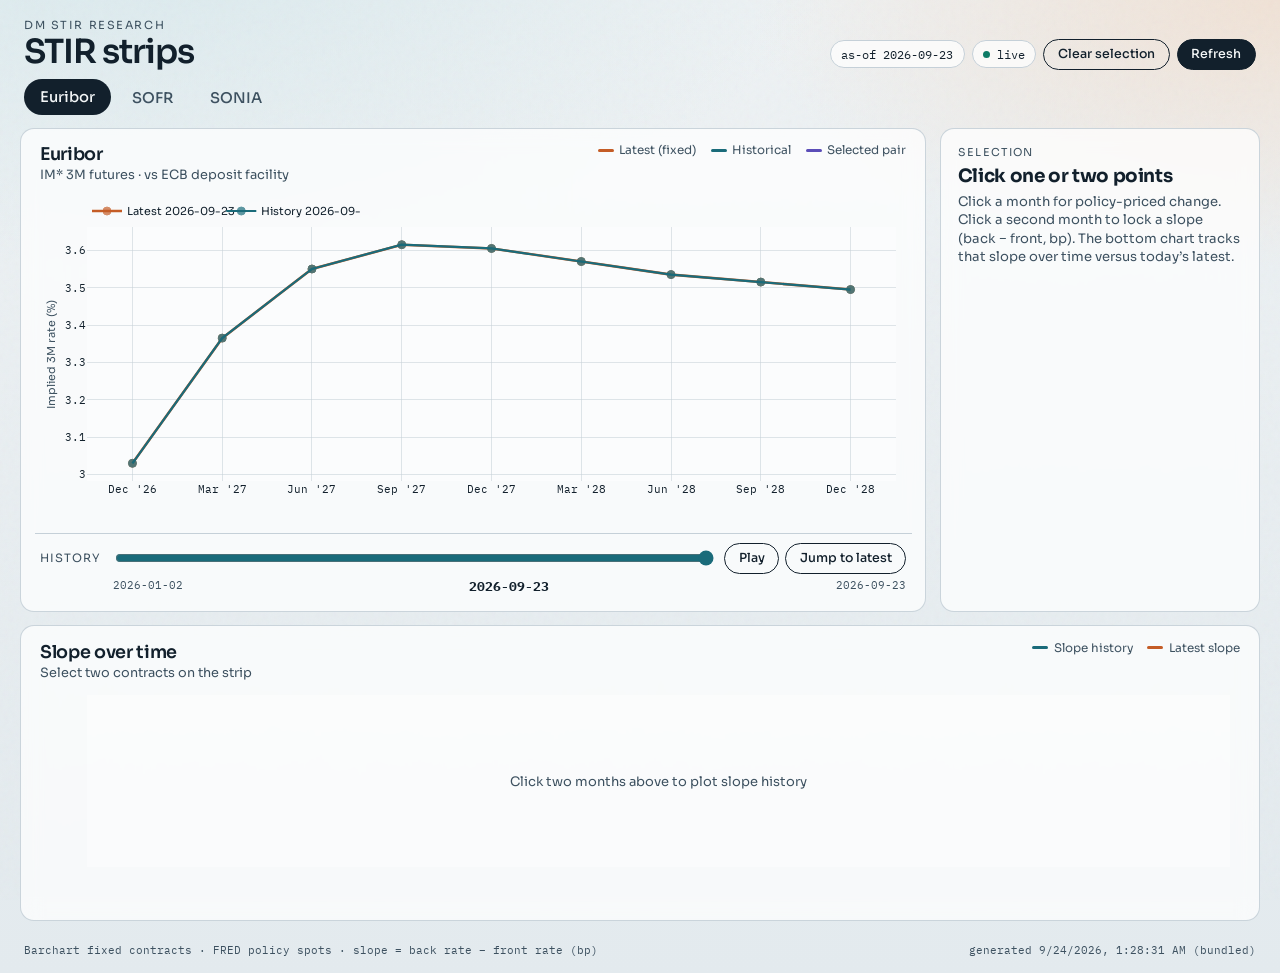
==== commit 6801c963: "Refresh all STIR curves through September 23 Co-authored-by: ALILODHI-cloud <ALILODHI-cloud@users.no" ====
--- a/research/dashboard/stir-strips.html
+++ b/research/dashboard/stir-strips.html
@@ -457,7 +457,7 @@
     <span id="footSource">Barchart fixed contracts · FRED policy spots · slope = back rate − front rate (bp)</span>
     <span id="footUpdated">—</span>
   </footer>
-<script type="application/json" id="embedded-curves">{"generated_at":"2026-09-23T01:49:39.276913+00:00","asof":"2026-09-22","curves":{"SOFR":{"root":"SQ","label":"SOFR","policy_name":"SOFR overnight","policy_id":"SOFR","contracts":["U26","V26","X26","Z26","H27","M27","U27","Z27","H28","M28","U28","Z28"],"symbols":{"U26":"SQU26","V26":"SQV26","X26":"SQX26","Z26":"SQZ26","H27":"SQH27","M27":"SQM27","U27":"SQU27","Z27":"SQZ27","H28":"SQH28","M28":"SQM28","U28":"SQU28","Z28":"SQZ28"},"sessions":["2026-01-02","2026-01-05","2026-01-06","2026-01-07","2026-01-08","2026-01-09","2026-01-12","2026-01-13","2026-01-14","2026-01-15","2026-01-16","2026-01-20","2026-01-21","2026-01-22","2026-01-23","2026-01-26","2026-01-27","2026-01-28","2026-01-29","2026-01-30","2026-02-02","2026-02-03","2026-02-04","2026-02-05","2026-02-06","2026-02-09","2026-02-10","2026-02-11","2026-02-12","2026-02-13","2026-02-17","2026-02-18","2026-02-19","2026-02-20","2026-02-23","2026-02-24","2026-02-25","2026-02-26","2026-02-27","2026-03-02","2026-03-03","2026-03-04","2026-03-05","2026-03-06","2026-03-09","2026-03-10","2026-03-11","2026-03-12","2026-03-13","2026-03-16","2026-03-17","2026-03-18","2026-03-19","2026-03-20","2026-03-23","2026-03-24","2026-03-25","2026-03-26","2026-03-27","2026-03-30","2026-03-31","2026-04-01","2026-04-02","2026-04-03","2026-04-06","2026-04-07","2026-04-08","2026-04-09","2026-04-10","2026-04-13","2026-04-14","2026-04-15","2026-04-16","2026-04-17","2026-04-20","2026-04-21","2026-04-22","2026-04-23","2026-04-24","2026-04-27","2026-04-28","2026-04-29","2026-04-30","2026-05-01","2026-05-04","2026-05-05","2026-05-06","2026-05-07","2026-05-08","2026-05-11","2026-05-12","2026-05-13","2026-05-14","2026-05-15","2026-05-18","2026-05-19","2026-05-20","2026-05-21","2026-05-22","2026-05-26","2026-05-27","2026-05-28","2026-05-29","2026-06-01","2026-06-02","2026-06-03","2026-06-04","2026-06-05","2026-06-08","2026-06-09","2026-06-10","2026-06-11","2026-06-12","2026-06-15","2026-06-16","2026-06-17","2026-06-18","2026-06-22","2026-06-23","2026-06-24","2026-06-25","2026-06-26","2026-06-29","2026-06-30","2026-07-01","2026-07-02","2026-07-06","2026-07-07","2026-07-08","2026-07-09","2026-07-10","2026-07-13","2026-07-14","2026-07-15","2026-07-16","2026-07-17","2026-07-20","2026-07-21","2026-07-22","2026-07-23","2026-07-24","2026-07-27","2026-07-28","2026-07-29","2026-07-30","2026-07-31","2026-08-03","2026-08-04","2026-08-05","2026-08-06","2026-08-07","2026-08-10","2026-08-11","2026-08-12","2026-08-13","2026-08-14","2026-08-17","2026-08-18","2026-08-19","2026-08-20","2026-08-21","2026-08-24","2026-08-25","2026-08-26","2026-08-27","2026-08-28","2026-08-31","2026-09-01","2026-09-02","2026-09-03","2026-09-04","2026-09-08","2026-09-09","2026-09-10","2026-09-11","2026-09-14","2026-09-15","2026-09-16","2026-09-17","2026-09-18","2026-09-21","2026-09-22"],"asof":"2026-09-22","spot":{"2026-01-02":3.75,"2026-01-05":3.7,"2026-01-06":3.66,"2026-01-07":3.65,"2026-01-08":3.64,"2026-01-09":3.64,"2026-01-12":3.64,"2026-01-13":3.65,"2026-01-14":3.64,"2026-01-15":3.66,"2026-01-16":3.65,"2026-01-20":3.64,"2026-01-21":3.63,"2026-01-22":3.64,"2026-01-23":3.65,"2026-01-26":3.66,"2026-01-27":3.66,"2026-01-28":3.64,"2026-01-29":3.65,"2026-01-30":3.68,"2026-02-02":3.69,"2026-02-03":3.69,"2026-02-04":3.65,"2026-02-05":3.65,"2026-02-06":3.64,"2026-02-09":3.63,"2026-02-10":3.65,"2026-02-11":3.65,"2026-02-12":3.65,"2026-02-13":3.66,"2026-02-17":3.71,"2026-02-18":3.73,"2026-02-19":3.67,"2026-02-20":3.66,"2026-02-23":3.66,"2026-02-24":3.67,"2026-02-25":3.67,"2026-02-26":3.67,"2026-02-27":3.68,"2026-03-02":3.71,"2026-03-03":3.7,"2026-03-04":3.67,"2026-03-05":3.66,"2026-03-06":3.65,"2026-03-09":3.65,"2026-03-10":3.64,"2026-03-11":3.64,"2026-03-12":3.65,"2026-03-13":3.65,"2026-03-16":3.7,"2026-03-17":3.65,"2026-03-18":3.62,"2026-03-19":3.62,"2026-03-20":3.62,"2026-03-23":3.62,"2026-03-24":3.63,"2026-03-25":3.64,"2026-03-26":3.65,"2026-03-27":3.63,"2026-03-30":3.63,"2026-03-31":3.68,"2026-04-01":3.65,"2026-04-02":3.66,"2026-04-03":null,"2026-04-06":3.65,"2026-04-07":3.62,"2026-04-08":3.59,"2026-04-09":3.57,"2026-04-10":3.61,"2026-04-13":3.63,"2026-04-14":3.66,"2026-04-15":3.72,"2026-04-16":3.67,"2026-04-17":3.65,"2026-04-20":3.63,"2026-04-21":3.63,"2026-04-22":3.64,"2026-04-23":3.65,"2026-04-24":3.66,"2026-04-27":3.66,"2026-04-28":3.64,"2026-04-29":3.63,"2026-04-30":3.66,"2026-05-01":3.64,"2026-05-04":3.63,"2026-05-05":3.62,"2026-05-06":3.61,"2026-05-07":3.6,"2026-05-08":3.6,"2026-05-11":3.6,"2026-05-12":3.6,"2026-05-13":3.59,"2026-05-14":3.56,"2026-05-15":3.55,"2026-05-18":3.53,"2026-05-19":3.51,"2026-05-20":3.5,"2026-05-21":3.51,"2026-05-22":3.55,"2026-05-26":3.63,"2026-05-27":3.63,"2026-05-28":3.62,"2026-05-29":3.63,"2026-06-01":3.65,"2026-06-02":3.63,"2026-06-03":3.61,"2026-06-04":3.62,"2026-06-05":3.63,"2026-06-08":3.63,"2026-06-09":3.6,"2026-06-10":3.59,"2026-06-11":3.6,"2026-06-12":3.65,"2026-06-15":3.69,"2026-06-16":3.63,"2026-06-17":3.63,"2026-06-18":3.62,"2026-06-22":3.61,"2026-06-23":3.62,"2026-06-24":3.62,"2026-06-25":3.64,"2026-06-26":3.62,"2026-06-29":3.62,"2026-06-30":3.68,"2026-07-01":3.66,"2026-07-02":3.64,"2026-07-06":3.63,"2026-07-07":3.62,"2026-07-08":3.58,"2026-07-09":3.53,"2026-07-10":3.55,"2026-07-13":3.6,"2026-07-14":3.63,"2026-07-15":3.64,"2026-07-16":3.62,"2026-07-17":3.59,"2026-07-20":3.57,"2026-07-21":3.61,"2026-07-22":3.62,"2026-07-23":3.64,"2026-07-24":3.64,"2026-07-27":3.64,"2026-07-28":3.65,"2026-07-29":3.65,"2026-07-30":3.65,"2026-07-31":3.66,"2026-08-03":3.65,"2026-08-04":3.66,"2026-08-05":3.64,"2026-08-06":3.65,"2026-08-07":3.62,"2026-08-10":3.63,"2026-08-11":3.64,"2026-08-12":3.62,"2026-08-13":3.62,"2026-08-14":3.62,"2026-08-17":3.66,"2026-08-18":3.65,"2026-08-19":3.62,"2026-08-20":3.63,"2026-08-21":3.65,"2026-08-24":3.65,"2026-08-25":3.66,"2026-08-26":3.64,"2026-08-27":3.64,"2026-08-28":3.65,"2026-08-31":3.68,"2026-09-01":3.66,"2026-09-02":3.65,"2026-09-03":3.66,"2026-09-04":3.65,"2026-09-08":3.64,"2026-09-09":3.64,"2026-09-10":3.62,"2026-09-11":3.62,"2026-09-14":3.62,"2026-09-15":3.64,"2026-09-16":3.62,"2026-09-17":3.85,"2026-09-18":3.85,"2026-09-21":3.85,"2026-09-22":3.85},"rates":{"2026-01-02":{"U26":3.16,"Z26":3.115,"H27":3.125,"M27":3.16,"U27":3.215,"Z27":3.28,"H28":3.345,"M28":3.41,"U28":3.465,"Z28":3.52},"2026-01-05":{"U26":3.145,"Z26":3.095,"H27":3.1,"M27":3.135,"U27":3.185,"Z27":3.25,"H28":3.315,"M28":3.375,"U28":3.435,"Z28":3.49},"2026-01-06":{"U26":3.175,"Z26":3.12,"H27":3.12,"M27":3.15,"U27":3.2,"Z27":3.26,"H28":3.32,"M28":3.38,"U28":3.435,"Z28":3.49},"2026-01-07":{"U26":3.17,"Z26":3.11,"H27":3.11,"M27":3.135,"U27":3.18,"Z27":3.235,"H28":3.295,"M28":3.35,"U28":3.405,"Z28":3.455},"2026-01-08":{"U26":3.19,"Z26":3.13,"H27":3.135,"M27":3.165,"U27":3.215,"Z27":3.275,"H28":3.335,"M28":3.395,"U28":3.45,"Z28":3.505},"2026-01-09":{"U26":3.245,"Z26":3.185,"H27":3.185,"M27":3.215,"U27":3.26,"Z27":3.315,"H28":3.37,"M28":3.425,"U28":3.475,"Z28":3.52},"2026-01-12":{"U26":3.26,"Z26":3.19,"H27":3.19,"M27":3.22,"U27":3.27,"Z27":3.325,"H28":3.38,"M28":3.435,"U28":3.49,"Z28":3.54},"2026-01-13":{"U26":3.245,"Z26":3.17,"H27":3.165,"M27":3.19,"U27":3.235,"Z27":3.29,"H28":3.345,"M28":3.4,"U28":3.455,"Z28":3.505},"2026-01-14":{"U26":3.23,"Z26":3.155,"H27":3.145,"M27":3.17,"U27":3.21,"Z27":3.26,"H28":3.32,"M28":3.375,"U28":3.425,"Z28":3.475},"2026-01-15":{"U26":3.29,"Z26":3.225,"H27":3.22,"M27":3.245,"U27":3.285,"Z27":3.33,"H28":3.38,"M28":3.43,"U28":3.48,"Z28":3.525},"2026-01-16":{"U26":3.325,"Z26":3.265,"H27":3.27,"M27":3.3,"U27":3.34,"Z27":3.39,"H28":3.445,"M28":3.5,"U28":3.55,"Z28":3.595},"2026-01-20":{"U26":3.305,"Z26":3.25,"H27":3.26,"M27":3.295,"U27":3.34,"Z27":3.395,"H28":3.455,"M28":3.515,"U28":3.57,"Z28":3.62},"2026-01-21":{"U26":3.32,"Z26":3.265,"H27":3.27,"M27":3.3,"U27":3.345,"Z27":3.395,"H28":3.45,"M28":3.505,"U28":3.555,"Z28":3.6},"2026-01-22":{"U26":3.335,"Z26":3.285,"H27":3.295,"M27":3.325,"U27":3.365,"Z27":3.415,"H28":3.47,"M28":3.52,"U28":3.57,"Z28":3.62},"2026-01-23":{"U26":3.32,"Z26":3.265,"H27":3.275,"M27":3.31,"U27":3.355,"Z27":3.405,"H28":3.46,"M28":3.51,"U28":3.56,"Z28":3.61},"2026-01-26":{"U26":3.31,"Z26":3.25,"H27":3.26,"M27":3.295,"U27":3.34,"Z27":3.385,"H28":3.435,"M28":3.49,"U28":3.54,"Z28":3.585},"2026-01-27":{"U26":3.28,"Z26":3.22,"H27":3.23,"M27":3.265,"U27":3.31,"Z27":3.36,"H28":3.415,"M28":3.475,"U28":3.53,"Z28":3.58},"2026-01-28":{"U26":3.3,"Z26":3.24,"H27":3.25,"M27":3.285,"U27":3.33,"Z27":3.38,"H28":3.44,"M28":3.495,"U28":3.55,"Z28":3.605},"2026-01-29":{"U26":3.275,"Z26":3.21,"H27":3.215,"M27":3.245,"U27":3.285,"Z27":3.33,"H28":3.385,"M28":3.445,"U28":3.5,"Z28":3.55},"2026-01-30":{"U26":3.245,"Z26":3.175,"H27":3.18,"M27":3.21,"U27":3.255,"Z27":3.305,"H28":3.365,"M28":3.425,"U28":3.485,"Z28":3.54},"2026-02-02":{"U26":3.285,"Z26":3.22,"H27":3.23,"M27":3.26,"U27":3.305,"Z27":3.355,"H28":3.41,"M28":3.47,"U28":3.525,"Z28":3.58},"2026-02-03":{"U26":3.29,"Z26":3.225,"H27":3.235,"M27":3.265,"U27":3.31,"Z27":3.36,"H28":3.415,"M28":3.475,"U28":3.53,"Z28":3.585},"2026-02-04":{"U26":3.28,"Z26":3.21,"H27":3.215,"M27":3.25,"U27":3.295,"Z27":3.345,"H28":3.405,"M28":3.465,"U28":3.525,"Z28":3.58},"2026-02-05":{"U26":3.195,"Z26":3.125,"H27":3.13,"M27":3.16,"U27":3.2,"Z27":3.25,"H28":3.31,"M28":3.375,"U28":3.435,"Z28":3.49},"2026-02-06":{"U26":3.21,"Z26":3.135,"H27":3.14,"M27":3.17,"U27":3.215,"Z27":3.265,"H28":3.325,"M28":3.385,"U28":3.445,"Z28":3.5},"2026-02-09":{"U26":3.195,"Z26":3.12,"H27":3.125,"M27":3.155,"U27":3.195,"Z27":3.245,"H28":3.305,"M28":3.365,"U28":3.42,"Z28":3.475},"2026-02-10":{"U26":3.175,"Z26":3.095,"H27":3.09,"M27":3.115,"U27":3.15,"Z27":3.195,"H28":3.25,"M28":3.31,"U28":3.37,"Z28":3.425},"2026-02-11":{"U26":3.245,"Z26":3.16,"H27":3.145,"M27":3.16,"U27":3.195,"Z27":3.24,"H28":3.295,"M28":3.355,"U28":3.41,"Z28":3.46},"2026-02-12":{"U26":3.21,"Z26":3.105,"H27":3.08,"M27":3.09,"U27":3.115,"Z27":3.155,"H28":3.205,"M28":3.26,"U28":3.315,"Z28":3.365},"2026-02-13":{"U26":3.165,"Z26":3.04,"H27":3.005,"M27":3.01,"U27":3.04,"Z27":3.08,"H28":3.135,"M28":3.195,"U28":3.255,"Z28":3.305},"2026-02-17":{"U26":3.21,"Z26":3.08,"H27":3.035,"M27":3.03,"U27":3.05,"Z27":3.09,"H28":3.14,"M28":3.195,"U28":3.25,"Z28":3.305},"2026-02-18":{"U26":3.22,"Z26":3.1,"H27":3.06,"M27":3.06,"U27":3.08,"Z27":3.12,"H28":3.17,"M28":3.225,"U28":3.28,"Z28":3.335},"2026-02-19":{"U26":3.245,"Z26":3.12,"H27":3.075,"M27":3.07,"U27":3.09,"Z27":3.125,"H28":3.17,"M28":3.225,"U28":3.28,"Z28":3.33},"2026-02-20":{"U26":3.27,"Z26":3.14,"H27":3.09,"M27":3.075,"U27":3.085,"Z27":3.115,"H28":3.16,"M28":3.21,"U28":3.26,"Z28":3.31},"2026-02-23":{"U26":3.25,"Z26":3.1,"H27":3.03,"M27":3.005,"U27":3.01,"Z27":3.03,"H28":3.065,"M28":3.11,"U28":3.16,"Z28":3.21},"2026-02-24":{"U26":3.275,"Z26":3.13,"H27":3.065,"M27":3.035,"U27":3.03,"Z27":3.05,"H28":3.085,"M28":3.125,"U28":3.175,"Z28":3.225},"2026-02-25":{"U26":3.3,"Z26":3.16,"H27":3.1,"M27":3.075,"U27":3.075,"Z27":3.095,"H28":3.125,"M28":3.165,"U28":3.21,"Z28":3.255},"2026-02-26":{"U26":3.285,"Z26":3.135,"H27":3.07,"M27":3.04,"U27":3.04,"Z27":3.06,"H28":3.095,"M28":3.135,"U28":3.18,"Z28":3.225},"2026-02-27":{"U26":3.225,"Z26":3.055,"H27":2.975,"M27":2.94,"U27":2.94,"Z27":2.96,"H28":3.0,"M28":3.045,"U28":3.09,"Z28":3.14},"2026-03-02":{"U26":3.32,"Z26":3.185,"H27":3.12,"M27":3.085,"U27":3.075,"Z27":3.085,"H28":3.115,"M28":3.155,"U28":3.2,"Z28":3.245},"2026-03-03":{"U26":3.345,"Z26":3.225,"H27":3.155,"M27":3.105,"U27":3.085,"Z27":3.085,"H28":3.11,"M28":3.15,"U28":3.195,"Z28":3.24},"2026-03-04":{"U26":3.39,"Z26":3.27,"H27":3.2,"M27":3.155,"U27":3.135,"Z27":3.14,"H28":3.16,"M28":3.195,"U28":3.235,"Z28":3.28},"2026-03-05":{"U26":3.43,"Z26":3.33,"H27":3.275,"M27":3.24,"U27":3.22,"Z27":3.22,"H28":3.24,"M28":3.27,"U28":3.31,"Z28":3.35},"2026-03-06":{"U26":3.375,"Z26":3.28,"H27":3.235,"M27":3.2,"U27":3.18,"Z27":3.18,"H28":3.205,"M28":3.24,"U28":3.285,"Z28":3.325},"2026-03-09":{"U26":3.425,"Z26":3.335,"H27":3.285,"M27":3.24,"U27":3.215,"Z27":3.21,"H28":3.225,"M28":3.26,"U28":3.3,"Z28":3.34},"2026-03-10":{"U26":3.4,"Z26":3.305,"H27":3.255,"M27":3.22,"U27":3.205,"Z27":3.205,"H28":3.225,"M28":3.26,"U28":3.3,"Z28":3.34},"2026-03-11":{"U26":3.465,"Z26":3.39,"H27":3.34,"M27":3.295,"U27":3.265,"Z27":3.255,"H28":3.27,"M28":3.295,"U28":3.33,"Z28":3.365},"2026-03-12":{"U26":3.58,"Z26":3.535,"H27":3.515,"M27":3.475,"U27":3.425,"Z27":3.395,"H28":3.39,"M28":3.405,"U28":3.43,"Z28":3.455},"2026-03-13":{"U26":3.56,"Z26":3.5,"H27":3.475,"M27":3.44,"U27":3.395,"Z27":3.37,"H28":3.37,"M28":3.39,"U28":3.415,"Z28":3.445},"2026-03-16":{"U26":3.525,"Z26":3.445,"H27":3.405,"M27":3.36,"U27":3.315,"Z27":3.29,"H28":3.295,"M28":3.32,"U28":3.35,"Z28":3.38},"2026-03-17":{"U26":3.52,"Z26":3.435,"H27":3.395,"M27":3.345,"U27":3.3,"Z27":3.275,"H28":3.28,"M28":3.3,"U28":3.33,"Z28":3.36},"2026-03-18":{"U26":3.59,"Z26":3.525,"H27":3.485,"M27":3.43,"U27":3.38,"Z27":3.35,"H28":3.35,"M28":3.37,"U28":3.395,"Z28":3.425},"2026-03-19":{"U26":3.72,"Z26":3.69,"H27":3.66,"M27":3.57,"U27":3.47,"Z27":3.41,"H28":3.4,"M28":3.415,"U28":3.44,"Z28":3.47},"2026-03-20":{"U26":3.79,"Z26":3.785,"H27":3.77,"M27":3.68,"U27":3.56,"Z27":3.485,"H28":3.48,"M28":3.505,"U28":3.535,"Z28":3.56},"2026-03-23":{"U26":3.725,"Z26":3.69,"H27":3.67,"M27":3.585,"U27":3.465,"Z27":3.39,"H28":3.4,"M28":3.44,"U28":3.48,"Z28":3.515},"2026-03-24":{"U26":3.82,"Z26":3.815,"H27":3.795,"M27":3.71,"U27":3.585,"Z27":3.5,"H28":3.495,"M28":3.52,"U28":3.55,"Z28":3.58},"2026-03-25":{"U26":3.765,"Z26":3.75,"H27":3.72,"M27":3.635,"U27":3.52,"Z27":3.44,"H28":3.435,"M28":3.455,"U28":3.485,"Z28":3.515},"2026-03-26":{"U26":3.83,"Z26":3.85,"H27":3.845,"M27":3.77,"U27":3.65,"Z27":3.56,"H28":3.55,"M28":3.57,"U28":3.595,"Z28":3.62},"2026-03-27":{"U26":3.76,"Z26":3.765,"H27":3.75,"M27":3.68,"U27":3.575,"Z27":3.505,"H28":3.505,"M28":3.535,"U28":3.57,"Z28":3.605},"2026-03-30":{"U26":3.69,"Z26":3.67,"H27":3.645,"M27":3.575,"U27":3.485,"Z27":3.425,"H28":3.43,"M28":3.465,"U28":3.5,"Z28":3.535},"2026-03-31":{"U26":3.665,"Z26":3.635,"H27":3.615,"M27":3.555,"U27":3.465,"Z27":3.405,"H28":3.405,"M28":3.435,"U28":3.47,"Z28":3.5},"2026-04-01":{"U26":3.665,"Z26":3.625,"H27":3.605,"M27":3.555,"U27":3.48,"Z27":3.43,"H28":3.44,"M28":3.47,"U28":3.5,"Z28":3.53},"2026-04-02":{"U26":3.665,"Z26":3.63,"H27":3.605,"M27":3.555,"U27":3.48,"Z27":3.43,"H28":3.435,"M28":3.465,"U28":3.495,"Z28":3.525},"2026-04-03":{"U26":3.7,"Z26":3.685,"H27":3.675,"M27":3.62,"U27":3.54,"Z27":3.48,"H28":3.48,"M28":3.505,"U28":3.53,"Z28":3.56},"2026-04-06":{"U26":3.715,"Z26":3.7,"H27":3.68,"M27":3.62,"U27":3.525,"Z27":3.465,"H28":3.465,"M28":3.495,"U28":3.525,"Z28":3.555},"2026-04-07":{"U26":3.695,"Z26":3.67,"H27":3.655,"M27":3.6,"U27":3.515,"Z27":3.455,"H28":3.46,"M28":3.49,"U28":3.52,"Z28":3.545},"2026-04-08":{"U26":3.675,"Z26":3.63,"H27":3.6,"M27":3.535,"U27":3.455,"Z27":3.4,"H28":3.4,"M28":3.43,"U28":3.46,"Z28":3.49},"2026-04-09":{"U26":3.66,"Z26":3.61,"H27":3.58,"M27":3.52,"U27":3.45,"Z27":3.4,"H28":3.405,"M28":3.43,"U28":3.46,"Z28":3.49},"2026-04-10":{"U26":3.67,"Z26":3.63,"H27":3.6,"M27":3.545,"U27":3.47,"Z27":3.42,"H28":3.42,"M28":3.45,"U28":3.48,"Z28":3.51},"2026-04-13":{"U26":3.655,"Z26":3.61,"H27":3.58,"M27":3.52,"U27":3.445,"Z27":3.395,"H28":3.395,"M28":3.42,"U28":3.455,"Z28":3.49,"V26":3.65},"2026-04-14":{"U26":3.645,"Z26":3.59,"H27":3.555,"M27":3.49,"U27":3.41,"Z27":3.355,"H28":3.35,"M28":3.375,"U28":3.41,"Z28":3.445,"V26":3.64},"2026-04-15":{"U26":3.645,"Z26":3.6,"H27":3.565,"M27":3.505,"U27":3.435,"Z27":3.385,"H28":3.385,"M28":3.41,"U28":3.445,"Z28":3.475,"V26":3.63},"2026-04-16":{"U26":3.645,"Z26":3.605,"H27":3.58,"M27":3.53,"U27":3.46,"Z27":3.41,"H28":3.41,"M28":3.435,"U28":3.465,"Z28":3.495,"V26":3.63},"2026-04-17":{"U26":3.58,"Z26":3.52,"H27":3.48,"M27":3.425,"U27":3.36,"Z27":3.32,"H28":3.325,"M28":3.355,"U28":3.395,"Z28":3.435,"V26":3.565},"2026-04-20":{"U26":3.6,"Z26":3.535,"H27":3.49,"M27":3.435,"U27":3.37,"Z27":3.33,"H28":3.335,"M28":3.365,"U28":3.4,"Z28":3.44,"V26":3.585},"2026-04-21":{"U26":3.64,"Z26":3.605,"H27":3.58,"M27":3.53,"U27":3.46,"Z27":3.41,"H28":3.405,"M28":3.43,"U28":3.46,"Z28":3.495,"V26":3.625},"2026-04-22":{"U26":3.645,"Z26":3.62,"H27":3.6,"M27":3.55,"U27":3.48,"Z27":3.43,"H28":3.42,"M28":3.44,"U28":3.47,"Z28":3.5,"V26":3.63},"2026-04-23":{"U26":3.645,"Z26":3.64,"H27":3.64,"M27":3.605,"U27":3.53,"Z27":3.47,"H28":3.46,"M28":3.475,"U28":3.505,"Z28":3.535,"V26":3.64},"2026-04-24":{"U26":3.615,"Z26":3.59,"H27":3.58,"M27":3.55,"U27":3.49,"Z27":3.44,"H28":3.43,"M28":3.45,"U28":3.485,"Z28":3.52,"V26":3.61},"2026-04-27":{"U26":3.635,"Z26":3.62,"H27":3.61,"M27":3.58,"U27":3.52,"Z27":3.47,"H28":3.46,"M28":3.48,"U28":3.51,"Z28":3.545,"V26":3.63},"2026-04-28":{"U26":3.65,"Z26":3.655,"H27":3.665,"M27":3.645,"U27":3.585,"Z27":3.53,"H28":3.515,"M28":3.53,"U28":3.555,"Z28":3.58,"V26":3.645},"2026-04-29":{"U26":3.69,"Z26":3.745,"H27":3.8,"M27":3.795,"U27":3.72,"Z27":3.645,"H28":3.61,"M28":3.605,"U28":3.62,"Z28":3.645,"V26":3.705},"2026-04-30":{"U26":3.65,"Z26":3.69,"H27":3.74,"M27":3.73,"U27":3.665,"Z27":3.595,"H28":3.57,"M28":3.57,"U28":3.59,"Z28":3.615,"V26":3.665},"2026-05-01":{"U26":3.655,"Z26":3.705,"H27":3.75,"M27":3.735,"U27":3.67,"Z27":3.605,"H28":3.575,"M28":3.575,"U28":3.59,"Z28":3.615,"V26":3.67},"2026-05-04":{"U26":3.705,"Z26":3.795,"H27":3.86,"M27":3.845,"U27":3.775,"Z27":3.7,"H28":3.66,"M28":3.65,"U28":3.665,"Z28":3.685,"V26":3.735},"2026-05-05":{"U26":3.685,"Z26":3.77,"H27":3.83,"M27":3.815,"U27":3.75,"Z27":3.675,"H28":3.635,"M28":3.63,"U28":3.645,"Z28":3.67,"V26":3.72},"2026-05-06":{"U26":3.65,"Z26":3.7,"H27":3.735,"M27":3.715,"U27":3.655,"Z27":3.595,"H28":3.565,"M28":3.57,"U28":3.59,"Z28":3.615,"V26":3.685},"2026-05-07":{"U26":3.675,"Z26":3.74,"H27":3.795,"M27":3.785,"U27":3.735,"Z27":3.675,"H28":3.64,"M28":3.635,"U28":3.645,"Z28":3.665,"V26":3.71},"2026-05-08":{"U26":3.66,"Z26":3.705,"H27":3.75,"M27":3.74,"U27":3.695,"Z27":3.64,"H28":3.615,"M28":3.615,"U28":3.625,"Z28":3.64,"V26":3.685},"2026-05-11":{"U26":3.695,"Z26":3.75,"H27":3.805,"M27":3.805,"U27":3.76,"Z27":3.7,"H28":3.67,"M28":3.67,"U28":3.68,"Z28":3.695,"V26":3.72},"2026-05-12":{"U26":3.705,"Z26":3.795,"H27":3.875,"M27":3.885,"U27":3.84,"Z27":3.775,"H28":3.735,"M28":3.73,"U28":3.74,"Z28":3.755,"V26":3.745},"2026-05-13":{"U26":3.715,"Z26":3.795,"H27":3.865,"M27":3.875,"U27":3.84,"Z27":3.785,"H28":3.75,"M28":3.745,"U28":3.755,"Z28":3.77,"V26":3.755},"2026-05-14":{"U26":3.72,"Z26":3.8,"H27":3.865,"M27":3.875,"U27":3.84,"Z27":3.785,"H28":3.75,"M28":3.745,"U28":3.755,"Z28":3.77,"V26":3.76},"2026-05-15":{"U26":3.74,"Z26":3.86,"H27":3.97,"M27":4.01,"U27":3.995,"Z27":3.945,"H28":3.91,"M28":3.905,"U28":3.915,"Z28":3.925,"V26":3.785},"2026-05-18":{"U26":3.75,"Z26":3.87,"H27":3.98,"M27":4.025,"U27":4.015,"Z27":3.975,"H28":3.945,"M28":3.94,"U28":3.95,"Z28":3.96,"V26":3.795,"X26":3.84},"2026-05-19":{"U26":3.78,"Z26":3.915,"H27":4.03,"M27":4.07,"U27":4.055,"Z27":4.01,"H28":3.98,"M28":3.98,"U28":3.995,"Z28":4.01,"V26":3.83,"X26":3.875},"2026-05-20":{"U26":3.735,"Z26":3.84,"H27":3.925,"M27":3.95,"U27":3.93,"Z27":3.885,"H28":3.855,"M28":3.86,"U28":3.88,"Z28":3.9,"V26":3.785,"X26":3.82},"2026-05-21":{"U26":3.785,"Z26":3.9,"H27":3.995,"M27":4.015,"U27":3.98,"Z27":3.925,"H28":3.89,"M28":3.89,"U28":3.905,"Z28":3.92,"V26":3.835,"X26":3.87},"2026-05-22":{"U26":3.815,"Z26":3.95,"H27":4.05,"M27":4.06,"U27":4.015,"Z27":3.955,"H28":3.91,"M28":3.905,"U28":3.915,"Z28":3.925,"V26":3.87,"X26":3.91},"2026-05-26":{"U26":3.765,"Z26":3.865,"H27":3.945,"M27":3.955,"U27":3.92,"Z27":3.865,"H28":3.83,"M28":3.825,"U28":3.83,"Z28":3.84,"V26":3.815,"X26":3.85},"2026-05-27":{"U26":3.75,"Z26":3.845,"H27":3.92,"M27":3.935,"U27":3.905,"Z27":3.86,"H28":3.83,"M28":3.82,"U28":3.825,"Z28":3.835,"V26":3.8,"X26":3.825},"2026-05-28":{"U26":3.755,"Z26":3.84,"H27":3.905,"M27":3.92,"U27":3.895,"Z27":3.85,"H28":3.82,"M28":3.81,"U28":3.815,"Z28":3.82,"V26":3.795,"X26":3.82},"2026-05-29":{"U26":3.735,"Z26":3.83,"H27":3.9,"M27":3.915,"U27":3.885,"Z27":3.84,"H28":3.805,"M28":3.795,"U28":3.795,"Z28":3.8,"V26":3.775,"X26":3.805},"2026-06-01":{"U26":3.755,"Z26":3.865,"H27":3.955,"M27":3.975,"U27":3.95,"Z27":3.9,"H28":3.86,"M28":3.845,"U28":3.84,"Z28":3.845,"V26":3.8,"X26":3.835},"2026-06-02":{"U26":3.75,"Z26":3.865,"H27":3.96,"M27":3.98,"U27":3.95,"Z27":3.895,"H28":3.855,"M28":3.835,"U28":3.83,"Z28":3.83,"V26":3.795,"X26":3.83},"2026-06-03":{"U26":3.76,"Z26":3.89,"H27":3.995,"M27":4.025,"U27":3.995,"Z27":3.94,"H28":3.895,"M28":3.875,"U28":3.865,"Z28":3.865,"V26":3.81,"X26":3.85},"2026-06-04":{"U26":3.74,"Z26":3.855,"H27":3.945,"M27":3.975,"U27":3.955,"Z27":3.905,"H28":3.87,"M28":3.855,"U28":3.85,"Z28":3.85,"V26":3.79,"X26":3.83},"2026-06-05":{"U26":3.8,"Z26":3.96,"H27":4.075,"M27":4.105,"U27":4.085,"Z27":4.035,"H28":3.985,"M28":3.96,"U28":3.945,"Z28":3.94,"V26":3.865,"X26":3.915},"2026-06-08":{"U26":3.815,"Z26":3.965,"H27":4.07,"M27":4.095,"U27":4.07,"Z27":4.015,"H28":3.97,"M28":3.945,"U28":3.935,"Z28":3.93,"V26":3.88,"X26":3.93},"2026-06-09":{"U26":3.795,"Z26":3.935,"H27":4.035,"M27":4.055,"U27":4.03,"Z27":3.985,"H28":3.945,"M28":3.925,"U28":3.915,"Z28":3.915,"V26":3.86,"X26":3.91},"2026-06-10":{"U26":3.79,"Z26":3.94,"H27":4.04,"M27":4.065,"U27":4.04,"Z27":3.99,"H28":3.95,"M28":3.935,"U28":3.925,"Z28":3.92,"V26":3.855,"X26":3.905},"2026-06-11":{"U26":3.765,"Z26":3.89,"H27":3.975,"M27":3.995,"U27":3.965,"Z27":3.915,"H28":3.875,"M28":3.855,"U28":3.845,"Z28":3.845,"V26":3.825,"X26":3.86},"2026-06-12":{"U26":3.76,"Z26":3.895,"H27":3.985,"M27":4.005,"U27":3.98,"Z27":3.935,"H28":3.895,"M28":3.875,"U28":3.87,"Z28":3.87,"V26":3.82,"X26":3.855},"2026-06-15":{"U26":3.755,"Z26":3.885,"H27":3.96,"M27":3.97,"U27":3.95,"Z27":3.905,"H28":3.865,"M28":3.845,"U28":3.835,"Z28":3.835,"V26":3.815,"X26":3.85},"2026-06-16":{"U26":3.76,"Z26":3.885,"H27":3.94,"M27":3.94,"U27":3.915,"Z27":3.87,"H28":3.825,"M28":3.8,"U28":3.79,"Z28":3.785,"V26":3.82,"X26":3.855},"2026-06-17":{"U26":3.865,"Z26":4.035,"H27":4.095,"M27":4.08,"U27":4.035,"Z27":3.975,"H28":3.915,"M28":3.88,"U28":3.86,"Z28":3.845,"V26":3.935,"X26":3.985},"2026-06-18":{"U26":3.94,"Z26":4.095,"H27":4.145,"M27":4.11,"U27":4.04,"Z27":3.955,"H28":3.89,"M28":3.855,"U28":3.835,"Z28":3.825,"V26":4.01,"X26":4.06},"2026-06-22":{"U26":3.965,"Z26":4.125,"H27":4.19,"M27":4.175,"U27":4.115,"Z27":4.04,"H28":3.975,"M28":3.94,"U28":3.915,"Z28":3.9,"V26":4.035,"X26":4.085},"2026-06-23":{"U26":3.94,"Z26":4.08,"H27":4.14,"M27":4.125,"U27":4.065,"Z27":3.99,"H28":3.93,"M28":3.9,"U28":3.88,"Z28":3.87,"V26":4.01,"X26":4.055},"2026-06-24":{"U26":3.915,"Z26":4.035,"H27":4.075,"M27":4.045,"U27":3.98,"Z27":3.9,"H28":3.835,"M28":3.8,"U28":3.78,"Z28":3.77,"V26":3.98,"X26":4.02},"2026-06-25":{"U26":3.895,"Z26":4.02,"H27":4.05,"M27":4.015,"U27":3.95,"Z27":3.875,"H28":3.815,"M28":3.785,"U28":3.765,"Z28":3.755,"V26":3.96,"X26":4.0},"2026-06-26":{"U26":3.865,"Z26":3.98,"H27":4.01,"M27":3.98,"U27":3.92,"Z27":3.84,"H28":3.775,"M28":3.74,"U28":3.725,"Z28":3.715,"V26":3.93,"X26":3.97},"2026-06-29":{"U26":3.885,"Z26":4.01,"H27":4.04,"M27":4.0,"U27":3.935,"Z27":3.855,"H28":3.79,"M28":3.755,"U28":3.735,"Z28":3.725,"V26":3.95,"X26":3.99},"2026-06-30":{"U26":3.915,"Z26":4.04,"H27":4.08,"M27":4.045,"U27":3.975,"Z27":3.89,"H28":3.83,"M28":3.8,"U28":3.78,"Z28":3.77,"V26":3.98,"X26":4.02},"2026-07-01":{"U26":3.905,"Z26":4.055,"H27":4.11,"M27":4.08,"U27":4.015,"Z27":3.935,"H28":3.88,"M28":3.85,"U28":3.835,"Z28":3.825,"V26":3.97,"X26":4.015},"2026-07-02":{"U26":3.855,"Z26":4.0,"H27":4.055,"M27":4.035,"U27":3.98,"Z27":3.91,"H28":3.865,"M28":3.845,"U28":3.835,"Z28":3.83,"V26":3.92,"X26":3.965},"2026-07-06":{"U26":3.87,"Z26":3.995,"H27":4.045,"M27":4.02,"U27":3.965,"Z27":3.9,"H28":3.85,"M28":3.83,"U28":3.82,"Z28":3.82,"V26":3.935,"X26":3.975},"2026-07-07":{"U26":3.89,"Z26":4.03,"H27":4.09,"M27":4.07,"U27":4.015,"Z27":3.95,"H28":3.9,"M28":3.875,"U28":3.865,"Z28":3.865,"V26":3.955,"X26":3.995},"2026-07-08":{"U26":3.91,"Z26":4.06,"H27":4.125,"M27":4.11,"U27":4.06,"Z27":3.995,"H28":3.955,"M28":3.94,"U28":3.935,"Z28":3.935,"V26":3.975,"X26":4.02},"2026-07-09":{"U26":3.875,"Z26":4.02,"H27":4.085,"M27":4.07,"U27":4.02,"Z27":3.955,"H28":3.915,"M28":3.895,"U28":3.89,"Z28":3.89,"V26":3.94,"X26":3.985},"2026-07-10":{"U26":3.915,"Z26":4.065,"H27":4.13,"M27":4.12,"U27":4.07,"Z27":4.01,"H28":3.97,"M28":3.95,"U28":3.94,"Z28":3.935,"V26":3.98,"X26":4.025},"2026-07-13":{"U26":3.96,"Z26":4.125,"H27":4.195,"M27":4.185,"U27":4.13,"Z27":4.06,"H28":4.015,"M28":3.995,"U28":3.985,"Z28":3.98,"V26":4.03,"X26":4.08},"2026-07-14":{"U26":3.865,"Z26":4.01,"H27":4.09,"M27":4.1,"U27":4.07,"Z27":4.02,"H28":3.99,"M28":3.975,"U28":3.97,"Z28":3.965,"V26":3.935,"X26":3.98},"2026-07-15":{"U26":3.825,"Z26":3.945,"H27":4.015,"M27":4.025,"U27":3.995,"Z27":3.945,"H28":3.915,"M28":3.905,"U28":3.905,"Z28":3.905,"V26":3.885,"X26":3.925},"2026-07-16":{"U26":3.84,"Z26":3.975,"H27":4.05,"M27":4.06,"U27":4.025,"Z27":3.97,"H28":3.94,"M28":3.93,"U28":3.93,"Z28":3.93,"V26":3.9,"X26":3.94},"2026-07-17":{"U26":3.87,"Z26":4.01,"H27":4.075,"M27":4.075,"U27":4.03,"Z27":3.97,"H28":3.935,"M28":3.92,"U28":3.915,"Z28":3.91,"V26":3.93,"X26":3.97},"2026-07-20":{"U26":3.89,"Z26":4.04,"H27":4.115,"M27":4.12,"U27":4.075,"Z27":4.02,"H28":3.985,"M28":3.97,"U28":3.97,"Z28":3.97,"V26":3.955,"X26":4.0},"2026-07-21":{"U26":3.92,"Z26":4.085,"H27":4.17,"M27":4.175,"U27":4.13,"Z27":4.07,"H28":4.035,"M28":4.02,"U28":4.015,"Z28":4.015,"V26":3.995,"X26":4.045},"2026-07-22":{"U26":3.96,"Z26":4.13,"H27":4.22,"M27":4.225,"U27":4.175,"Z27":4.11,"H28":4.07,"M28":4.055,"U28":4.05,"Z28":4.045,"V26":4.035,"X26":4.085},"2026-07-23":{"U26":3.99,"Z26":4.165,"H27":4.27,"M27":4.29,"U27":4.25,"Z27":4.175,"H28":4.13,"M28":4.11,"U28":4.1,"Z28":4.095,"V26":4.065,"X26":4.115},"2026-07-24":{"U26":3.98,"Z26":4.145,"H27":4.24,"M27":4.25,"U27":4.2,"Z27":4.13,"H28":4.09,"M28":4.07,"U28":4.06,"Z28":4.055,"V26":4.055,"X26":4.105},"2026-07-27":{"U26":3.99,"Z26":4.145,"H27":4.225,"M27":4.235,"U27":4.185,"Z27":4.115,"H28":4.07,"M28":4.045,"U28":4.035,"Z28":4.03,"V26":4.065,"X26":4.11},"2026-07-28":{"U26":3.96,"Z26":4.105,"H27":4.175,"M27":4.18,"U27":4.135,"Z27":4.065,"H28":4.025,"M28":4.005,"U28":3.995,"Z28":3.99,"V26":4.035,"X26":4.08},"2026-07-29":{"U26":3.86,"Z26":4.03,"H27":4.13,"M27":4.155,"U27":4.12,"Z27":4.06,"H28":4.02,"M28":4.0,"U28":3.995,"Z28":3.995,"V26":3.935,"X26":3.985},"2026-07-30":{"U26":3.87,"Z26":4.03,"H27":4.12,"M27":4.145,"U27":4.115,"Z27":4.065,"H28":4.035,"M28":4.025,"U28":4.025,"Z28":4.025,"V26":3.945,"X26":3.995},"2026-07-31":{"U26":3.885,"Z26":4.08,"H27":4.195,"M27":4.225,"U27":4.195,"Z27":4.145,"H28":4.115,"M28":4.105,"U28":4.11,"Z28":4.115,"V26":3.96,"X26":4.02},"2026-08-03":{"U26":3.88,"Z26":4.06,"H27":4.155,"M27":4.18,"U27":4.145,"Z27":4.09,"H28":4.055,"M28":4.045,"U28":4.05,"Z28":4.055,"V26":3.96,"X26":4.02},"2026-08-04":{"U26":3.855,"Z26":4.015,"H27":4.09,"M27":4.105,"U27":4.07,"Z27":4.015,"H28":3.98,"M28":3.97,"U28":3.975,"Z28":3.98,"V26":3.935,"X26":3.985},"2026-08-05":{"U26":3.845,"Z26":4.0,"H27":4.07,"M27":4.085,"U27":4.05,"Z27":4.0,"H28":3.97,"M28":3.965,"U28":3.97,"Z28":3.975,"V26":3.925,"X26":3.975},"2026-08-06":{"U26":3.86,"Z26":4.04,"H27":4.13,"M27":4.16,"U27":4.135,"Z27":4.085,"H28":4.055,"M28":4.045,"U28":4.045,"Z28":4.05,"V26":3.94,"X26":3.995},"2026-08-07":{"U26":3.815,"Z26":3.985,"H27":4.075,"M27":4.105,"U27":4.085,"Z27":4.045,"H28":4.02,"M28":4.01,"U28":4.015,"Z28":4.025,"V26":3.895,"X26":3.95},"2026-08-10":{"U26":3.845,"Z26":4.015,"H27":4.105,"M27":4.145,"U27":4.13,"Z27":4.09,"H28":4.06,"M28":4.05,"U28":4.06,"Z28":4.07,"V26":3.925,"X26":3.98},"2026-08-11":{"U26":3.835,"Z26":4.0,"H27":4.085,"M27":4.12,"U27":4.105,"Z27":4.065,"H28":4.04,"M28":4.03,"U28":4.04,"Z28":4.05,"V26":3.915,"X26":3.965},"2026-08-12":{"U26":3.81,"Z26":3.97,"H27":4.06,"M27":4.1,"U27":4.09,"Z27":4.055,"H28":4.03,"M28":4.025,"U28":4.035,"Z28":4.05,"V26":3.89,"X26":3.94},"2026-08-13":{"U26":3.785,"Z26":3.925,"H27":3.995,"M27":4.025,"U27":4.02,"Z27":3.99,"H28":3.97,"M28":3.97,"U28":3.98,"Z28":3.995,"V26":3.855,"X26":3.895},"2026-08-14":{"U26":3.785,"Z26":3.935,"H27":4.02,"M27":4.055,"U27":4.055,"Z27":4.03,"H28":4.015,"M28":4.015,"U28":4.03,"Z28":4.045,"V26":3.855,"X26":3.895},"2026-08-17":{"U26":3.7925,"Z26":3.94,"H27":4.025,"M27":4.065,"U27":4.06,"Z27":4.035,"H28":4.02,"M28":4.02,"U28":4.035,"Z28":4.055,"V26":3.865,"X26":3.905},"2026-08-18":{"U26":3.7875,"Z26":3.935,"H27":4.02,"M27":4.055,"U27":4.05,"Z27":4.03,"H28":4.015,"M28":4.015,"U28":4.03,"Z28":4.045,"V26":3.855,"X26":3.895},"2026-08-19":{"U26":3.7825,"Z26":3.93,"H27":4.02,"M27":4.065,"U27":4.065,"Z27":4.04,"H28":4.025,"M28":4.02,"U28":4.025,"Z28":4.035,"V26":3.85,"X26":3.89},"2026-08-20":{"U26":3.7875,"Z26":3.93,"H27":4.015,"M27":4.06,"U27":4.07,"Z27":4.055,"H28":4.045,"M28":4.045,"U28":4.055,"Z28":4.07,"V26":3.85,"X26":3.89},"2026-08-21":{"U26":3.8,"Z26":3.955,"H27":4.06,"M27":4.115,"U27":4.125,"Z27":4.105,"H28":4.09,"M28":4.085,"U28":4.095,"Z28":4.11,"V26":3.865,"X26":3.915},"2026-08-24":{"U26":3.8125,"Z26":3.975,"H27":4.08,"M27":4.13,"U27":4.13,"Z27":4.1,"H28":4.08,"M28":4.07,"U28":4.075,"Z28":4.085,"V26":3.885,"X26":3.935},"2026-08-25":{"U26":3.805,"Z26":3.96,"H27":4.045,"M27":4.085,"U27":4.08,"Z27":4.05,"H28":4.025,"M28":4.015,"U28":4.015,"Z28":4.025,"V26":3.88,"X26":3.93},"2026-08-26":{"U26":3.7975,"Z26":3.965,"H27":4.065,"M27":4.11,"U27":4.11,"Z27":4.08,"H28":4.06,"M28":4.05,"U28":4.055,"Z28":4.06,"V26":3.875,"X26":3.925},"2026-08-27":{"U26":3.795,"Z26":3.97,"H27":4.075,"M27":4.125,"U27":4.125,"Z27":4.095,"H28":4.075,"M28":4.07,"U28":4.07,"Z28":4.075,"V26":3.875,"X26":3.925},"2026-08-28":{"U26":3.86,"Z26":4.09,"H27":4.225,"M27":4.28,"U27":4.27,"Z27":4.225,"H28":4.19,"M28":4.175,"U28":4.165,"Z28":4.16,"V26":3.955,"X26":4.03},"2026-08-31":{"U26":3.875,"Z26":4.085,"H27":4.215,"M27":4.275,"U27":4.275,"Z27":4.235,"H28":4.2,"M28":4.185,"U28":4.185,"Z28":4.185,"V26":3.97,"X26":4.04},"2026-09-01":{"U26":3.885,"Z26":4.11,"H27":4.25,"M27":4.325,"U27":4.335,"Z27":4.3,"H28":4.27,"M28":4.25,"U28":4.24,"Z28":4.235,"V26":3.98,"X26":4.05},"2026-09-02":{"U26":3.875,"Z26":4.095,"H27":4.235,"M27":4.31,"U27":4.32,"Z27":4.285,"H28":4.255,"M28":4.24,"U28":4.23,"Z28":4.23,"V26":3.97,"X26":4.04},"2026-09-03":{"U26":3.835,"Z26":4.035,"H27":4.175,"M27":4.25,"U27":4.265,"Z27":4.24,"H28":4.215,"M28":4.2,"U28":4.195,"Z28":4.2,"V26":3.93,"X26":3.99},"2026-09-04":{"U26":3.86,"Z26":4.06,"H27":4.2,"M27":4.285,"U27":4.31,"Z27":4.29,"H28":4.27,"M28":4.255,"U28":4.245,"Z28":4.245,"V26":3.95,"X26":4.01},"2026-09-08":{"U26":3.865,"Z26":4.065,"H27":4.21,"M27":4.295,"U27":4.325,"Z27":4.315,"H28":4.295,"M28":4.28,"U28":4.275,"Z28":4.275,"V26":3.955,"X26":4.015},"2026-09-09":{"U26":3.87,"Z26":4.08,"H27":4.235,"M27":4.33,"U27":4.365,"Z27":4.355,"H28":4.34,"M28":4.33,"U28":4.325,"Z28":4.32,"V26":3.96,"X26":4.02},"2026-09-10":{"U26":3.9075,"Z26":4.17,"H27":4.37,"M27":4.485,"U27":4.515,"Z27":4.495,"H28":4.47,"M28":4.45,"U28":4.44,"Z28":4.43,"V26":4.015,"X26":4.1},"2026-09-11":{"U26":3.9675,"Z26":4.24,"H27":4.47,"M27":4.6,"U27":4.63,"Z27":4.605,"H28":4.575,"M28":4.545,"U28":4.525,"Z28":4.505,"V26":4.08,"X26":4.165},"2026-09-14":{"U26":3.975,"Z26":4.245,"H27":4.455,"M27":4.58,"U27":4.62,"Z27":4.595,"H28":4.565,"M28":4.54,"U28":4.525,"Z28":4.51,"V26":4.09,"X26":4.175},"2026-09-15":{"U26":3.98,"Z26":4.255,"H27":4.475,"M27":4.605,"U27":4.645,"Z27":4.63,"H28":4.6,"M28":4.58,"U28":4.565,"Z28":4.55,"V26":4.0975,"X26":4.1825},"2026-09-16":{"U26":3.995,"Z26":4.3,"H27":4.565,"M27":4.705,"U27":4.73,"Z27":4.69,"H28":4.64,"M28":4.605,"U28":4.58,"Z28":4.56,"V26":4.125,"X26":4.22},"2026-09-17":{"U26":4.0025,"Z26":4.31,"H27":4.55,"M27":4.66,"U27":4.675,"Z27":4.64,"H28":4.595,"M28":4.56,"U28":4.535,"Z28":4.51,"V26":4.135,"X26":4.23},"2026-09-18":{"U26":4.0025,"Z26":4.325,"H27":4.585,"M27":4.715,"U27":4.74,"Z27":4.71,"H28":4.67,"M28":4.635,"U28":4.605,"Z28":4.575,"V26":4.14,"X26":4.235},"2026-09-21":{"H27":4.58,"H28":4.675,"M27":4.715,"M28":4.635,"U26":4.0025,"U27":4.745,"U28":4.6,"V26":4.14,"X26":4.24,"Z26":4.325,"Z27":4.715,"Z28":4.565},"2026-09-22":{"H27":4.58,"H28":4.675,"M27":4.715,"M28":4.64,"U26":4.0,"U27":4.745,"U28":4.605,"V26":4.14,"X26":4.24,"Z26":4.32,"Z27":4.715,"Z28":4.57}},"prices":{"2026-01-02":{"U26":96.84,"Z26":96.885,"H27":96.875,"M27":96.84,"U27":96.785,"Z27":96.72,"H28":96.655,"M28":96.59,"U28":96.535,"Z28":96.48},"2026-01-05":{"U26":96.855,"Z26":96.905,"H27":96.9,"M27":96.865,"U27":96.815,"Z27":96.75,"H28":96.685,"M28":96.625,"U28":96.565,"Z28":96.51},"2026-01-06":{"U26":96.825,"Z26":96.88,"H27":96.88,"M27":96.85,"U27":96.8,"Z27":96.74,"H28":96.68,"M28":96.62,"U28":96.565,"Z28":96.51},"2026-01-07":{"U26":96.83,"Z26":96.89,"H27":96.89,"M27":96.865,"U27":96.82,"Z27":96.765,"H28":96.705,"M28":96.65,"U28":96.595,"Z28":96.545},"2026-01-08":{"U26":96.81,"Z26":96.87,"H27":96.865,"M27":96.835,"U27":96.785,"Z27":96.725,"H28":96.665,"M28":96.605,"U28":96.55,"Z28":96.495},"2026-01-09":{"U26":96.755,"Z26":96.815,"H27":96.815,"M27":96.785,"U27":96.74,"Z27":96.685,"H28":96.63,"M28":96.575,"U28":96.525,"Z28":96.48},"2026-01-12":{"U26":96.74,"Z26":96.81,"H27":96.81,"M27":96.78,"U27":96.73,"Z27":96.675,"H28":96.62,"M28":96.565,"U28":96.51,"Z28":96.46},"2026-01-13":{"U26":96.755,"Z26":96.83,"H27":96.835,"M27":96.81,"U27":96.765,"Z27":96.71,"H28":96.655,"M28":96.6,"U28":96.545,"Z28":96.495},"2026-01-14":{"U26":96.77,"Z26":96.845,"H27":96.855,"M27":96.83,"U27":96.79,"Z27":96.74,"H28":96.68,"M28":96.625,"U28":96.575,"Z28":96.525},"2026-01-15":{"U26":96.71,"Z26":96.775,"H27":96.78,"M27":96.755,"U27":96.715,"Z27":96.67,"H28":96.62,"M28":96.57,"U28":96.52,"Z28":96.475},"2026-01-16":{"U26":96.675,"Z26":96.735,"H27":96.73,"M27":96.7,"U27":96.66,"Z27":96.61,"H28":96.555,"M28":96.5,"U28":96.45,"Z28":96.405},"2026-01-20":{"U26":96.695,"Z26":96.75,"H27":96.74,"M27":96.705,"U27":96.66,"Z27":96.605,"H28":96.545,"M28":96.485,"U28":96.43,"Z28":96.38},"2026-01-21":{"U26":96.68,"Z26":96.735,"H27":96.73,"M27":96.7,"U27":96.655,"Z27":96.605,"H28":96.55,"M28":96.495,"U28":96.445,"Z28":96.4},"2026-01-22":{"U26":96.665,"Z26":96.715,"H27":96.705,"M27":96.675,"U27":96.635,"Z27":96.585,"H28":96.53,"M28":96.48,"U28":96.43,"Z28":96.38},"2026-01-23":{"U26":96.68,"Z26":96.735,"H27":96.725,"M27":96.69,"U27":96.645,"Z27":96.595,"H28":96.54,"M28":96.49,"U28":96.44,"Z28":96.39},"2026-01-26":{"U26":96.69,"Z26":96.75,"H27":96.74,"M27":96.705,"U27":96.66,"Z27":96.615,"H28":96.565,"M28":96.51,"U28":96.46,"Z28":96.415},"2026-01-27":{"U26":96.72,"Z26":96.78,"H27":96.77,"M27":96.735,"U27":96.69,"Z27":96.64,"H28":96.585,"M28":96.525,"U28":96.47,"Z28":96.42},"2026-01-28":{"U26":96.7,"Z26":96.76,"H27":96.75,"M27":96.715,"U27":96.67,"Z27":96.62,"H28":96.56,"M28":96.505,"U28":96.45,"Z28":96.395},"2026-01-29":{"U26":96.725,"Z26":96.79,"H27":96.785,"M27":96.755,"U27":96.715,"Z27":96.67,"H28":96.615,"M28":96.555,"U28":96.5,"Z28":96.45},"2026-01-30":{"U26":96.755,"Z26":96.825,"H27":96.82,"M27":96.79,"U27":96.745,"Z27":96.695,"H28":96.635,"M28":96.575,"U28":96.515,"Z28":96.46},"2026-02-02":{"U26":96.715,"Z26":96.78,"H27":96.77,"M27":96.74,"U27":96.695,"Z27":96.645,"H28":96.59,"M28":96.53,"U28":96.475,"Z28":96.42},"2026-02-03":{"U26":96.71,"Z26":96.775,"H27":96.765,"M27":96.735,"U27":96.69,"Z27":96.64,"H28":96.585,"M28":96.525,"U28":96.47,"Z28":96.415},"2026-02-04":{"U26":96.72,"Z26":96.79,"H27":96.785,"M27":96.75,"U27":96.705,"Z27":96.655,"H28":96.595,"M28":96.535,"U28":96.475,"Z28":96.42},"2026-02-05":{"U26":96.805,"Z26":96.875,"H27":96.87,"M27":96.84,"U27":96.8,"Z27":96.75,"H28":96.69,"M28":96.625,"U28":96.565,"Z28":96.51},"2026-02-06":{"U26":96.79,"Z26":96.865,"H27":96.86,"M27":96.83,"U27":96.785,"Z27":96.735,"H28":96.675,"M28":96.615,"U28":96.555,"Z28":96.5},"2026-02-09":{"U26":96.805,"Z26":96.88,"H27":96.875,"M27":96.845,"U27":96.805,"Z27":96.755,"H28":96.695,"M28":96.635,"U28":96.58,"Z28":96.525},"2026-02-10":{"U26":96.825,"Z26":96.905,"H27":96.91,"M27":96.885,"U27":96.85,"Z27":96.805,"H28":96.75,"M28":96.69,"U28":96.63,"Z28":96.575},"2026-02-11":{"U26":96.755,"Z26":96.84,"H27":96.855,"M27":96.84,"U27":96.805,"Z27":96.76,"H28":96.705,"M28":96.645,"U28":96.59,"Z28":96.54},"2026-02-12":{"U26":96.79,"Z26":96.895,"H27":96.92,"M27":96.91,"U27":96.885,"Z27":96.845,"H28":96.795,"M28":96.74,"U28":96.685,"Z28":96.635},"2026-02-13":{"U26":96.835,"Z26":96.96,"H27":96.995,"M27":96.99,"U27":96.96,"Z27":96.92,"H28":96.865,"M28":96.805,"U28":96.745,"Z28":96.695},"2026-02-17":{"U26":96.79,"Z26":96.92,"H27":96.965,"M27":96.97,"U27":96.95,"Z27":96.91,"H28":96.86,"M28":96.805,"U28":96.75,"Z28":96.695},"2026-02-18":{"U26":96.78,"Z26":96.9,"H27":96.94,"M27":96.94,"U27":96.92,"Z27":96.88,"H28":96.83,"M28":96.775,"U28":96.72,"Z28":96.665},"2026-02-19":{"U26":96.755,"Z26":96.88,"H27":96.925,"M27":96.93,"U27":96.91,"Z27":96.875,"H28":96.83,"M28":96.775,"U28":96.72,"Z28":96.67},"2026-02-20":{"U26":96.73,"Z26":96.86,"H27":96.91,"M27":96.925,"U27":96.915,"Z27":96.885,"H28":96.84,"M28":96.79,"U28":96.74,"Z28":96.69},"2026-02-23":{"U26":96.75,"Z26":96.9,"H27":96.97,"M27":96.995,"U27":96.99,"Z27":96.97,"H28":96.935,"M28":96.89,"U28":96.84,"Z28":96.79},"2026-02-24":{"U26":96.725,"Z26":96.87,"H27":96.935,"M27":96.965,"U27":96.97,"Z27":96.95,"H28":96.915,"M28":96.875,"U28":96.825,"Z28":96.775},"2026-02-25":{"U26":96.7,"Z26":96.84,"H27":96.9,"M27":96.925,"U27":96.925,"Z27":96.905,"H28":96.875,"M28":96.835,"U28":96.79,"Z28":96.745},"2026-02-26":{"U26":96.715,"Z26":96.865,"H27":96.93,"M27":96.96,"U27":96.96,"Z27":96.94,"H28":96.905,"M28":96.865,"U28":96.82,"Z28":96.775},"2026-02-27":{"U26":96.775,"Z26":96.945,"H27":97.025,"M27":97.06,"U27":97.06,"Z27":97.04,"H28":97.0,"M28":96.955,"U28":96.91,"Z28":96.86},"2026-03-02":{"U26":96.68,"Z26":96.815,"H27":96.88,"M27":96.915,"U27":96.925,"Z27":96.915,"H28":96.885,"M28":96.845,"U28":96.8,"Z28":96.755},"2026-03-03":{"U26":96.655,"Z26":96.775,"H27":96.845,"M27":96.895,"U27":96.915,"Z27":96.915,"H28":96.89,"M28":96.85,"U28":96.805,"Z28":96.76},"2026-03-04":{"U26":96.61,"Z26":96.73,"H27":96.8,"M27":96.845,"U27":96.865,"Z27":96.86,"H28":96.84,"M28":96.805,"U28":96.765,"Z28":96.72},"2026-03-05":{"U26":96.57,"Z26":96.67,"H27":96.725,"M27":96.76,"U27":96.78,"Z27":96.78,"H28":96.76,"M28":96.73,"U28":96.69,"Z28":96.65},"2026-03-06":{"U26":96.625,"Z26":96.72,"H27":96.765,"M27":96.8,"U27":96.82,"Z27":96.82,"H28":96.795,"M28":96.76,"U28":96.715,"Z28":96.675},"2026-03-09":{"U26":96.575,"Z26":96.665,"H27":96.715,"M27":96.76,"U27":96.785,"Z27":96.79,"H28":96.775,"M28":96.74,"U28":96.7,"Z28":96.66},"2026-03-10":{"U26":96.6,"Z26":96.695,"H27":96.745,"M27":96.78,"U27":96.795,"Z27":96.795,"H28":96.775,"M28":96.74,"U28":96.7,"Z28":96.66},"2026-03-11":{"U26":96.535,"Z26":96.61,"H27":96.66,"M27":96.705,"U27":96.735,"Z27":96.745,"H28":96.73,"M28":96.705,"U28":96.67,"Z28":96.635},"2026-03-12":{"U26":96.42,"Z26":96.465,"H27":96.485,"M27":96.525,"U27":96.575,"Z27":96.605,"H28":96.61,"M28":96.595,"U28":96.57,"Z28":96.545},"2026-03-13":{"U26":96.44,"Z26":96.5,"H27":96.525,"M27":96.56,"U27":96.605,"Z27":96.63,"H28":96.63,"M28":96.61,"U28":96.585,"Z28":96.555},"2026-03-16":{"U26":96.475,"Z26":96.555,"H27":96.595,"M27":96.64,"U27":96.685,"Z27":96.71,"H28":96.705,"M28":96.68,"U28":96.65,"Z28":96.62},"2026-03-17":{"U26":96.48,"Z26":96.565,"H27":96.605,"M27":96.655,"U27":96.7,"Z27":96.725,"H28":96.72,"M28":96.7,"U28":96.67,"Z28":96.64},"2026-03-18":{"U26":96.41,"Z26":96.475,"H27":96.515,"M27":96.57,"U27":96.62,"Z27":96.65,"H28":96.65,"M28":96.63,"U28":96.605,"Z28":96.575},"2026-03-19":{"U26":96.28,"Z26":96.31,"H27":96.34,"M27":96.43,"U27":96.53,"Z27":96.59,"H28":96.6,"M28":96.585,"U28":96.56,"Z28":96.53},"2026-03-20":{"U26":96.21,"Z26":96.215,"H27":96.23,"M27":96.32,"U27":96.44,"Z27":96.515,"H28":96.52,"M28":96.495,"U28":96.465,"Z28":96.44},"2026-03-23":{"U26":96.275,"Z26":96.31,"H27":96.33,"M27":96.415,"U27":96.535,"Z27":96.61,"H28":96.6,"M28":96.56,"U28":96.52,"Z28":96.485},"2026-03-24":{"U26":96.18,"Z26":96.185,"H27":96.205,"M27":96.29,"U27":96.415,"Z27":96.5,"H28":96.505,"M28":96.48,"U28":96.45,"Z28":96.42},"2026-03-25":{"U26":96.235,"Z26":96.25,"H27":96.28,"M27":96.365,"U27":96.48,"Z27":96.56,"H28":96.565,"M28":96.545,"U28":96.515,"Z28":96.485},"2026-03-26":{"U26":96.17,"Z26":96.15,"H27":96.155,"M27":96.23,"U27":96.35,"Z27":96.44,"H28":96.45,"M28":96.43,"U28":96.405,"Z28":96.38},"2026-03-27":{"U26":96.24,"Z26":96.235,"H27":96.25,"M27":96.32,"U27":96.425,"Z27":96.495,"H28":96.495,"M28":96.465,"U28":96.43,"Z28":96.395},"2026-03-30":{"U26":96.31,"Z26":96.33,"H27":96.355,"M27":96.425,"U27":96.515,"Z27":96.575,"H28":96.57,"M28":96.535,"U28":96.5,"Z28":96.465},"2026-03-31":{"U26":96.335,"Z26":96.365,"H27":96.385,"M27":96.445,"U27":96.535,"Z27":96.595,"H28":96.595,"M28":96.565,"U28":96.53,"Z28":96.5},"2026-04-01":{"U26":96.335,"Z26":96.375,"H27":96.395,"M27":96.445,"U27":96.52,"Z27":96.57,"H28":96.56,"M28":96.53,"U28":96.5,"Z28":96.47},"2026-04-02":{"U26":96.335,"Z26":96.37,"H27":96.395,"M27":96.445,"U27":96.52,"Z27":96.57,"H28":96.565,"M28":96.535,"U28":96.505,"Z28":96.475},"2026-04-03":{"U26":96.3,"Z26":96.315,"H27":96.325,"M27":96.38,"U27":96.46,"Z27":96.52,"H28":96.52,"M28":96.495,"U28":96.47,"Z28":96.44},"2026-04-06":{"U26":96.285,"Z26":96.3,"H27":96.32,"M27":96.38,"U27":96.475,"Z27":96.535,"H28":96.535,"M28":96.505,"U28":96.475,"Z28":96.445},"2026-04-07":{"U26":96.305,"Z26":96.33,"H27":96.345,"M27":96.4,"U27":96.485,"Z27":96.545,"H28":96.54,"M28":96.51,"U28":96.48,"Z28":96.455},"2026-04-08":{"U26":96.325,"Z26":96.37,"H27":96.4,"M27":96.465,"U27":96.545,"Z27":96.6,"H28":96.6,"M28":96.57,"U28":96.54,"Z28":96.51},"2026-04-09":{"U26":96.34,"Z26":96.39,"H27":96.42,"M27":96.48,"U27":96.55,"Z27":96.6,"H28":96.595,"M28":96.57,"U28":96.54,"Z28":96.51},"2026-04-10":{"U26":96.33,"Z26":96.37,"H27":96.4,"M27":96.455,"U27":96.53,"Z27":96.58,"H28":96.58,"M28":96.55,"U28":96.52,"Z28":96.49},"2026-04-13":{"U26":96.345,"Z26":96.39,"H27":96.42,"M27":96.48,"U27":96.555,"Z27":96.605,"H28":96.605,"M28":96.58,"U28":96.545,"Z28":96.51,"V26":96.35},"2026-04-14":{"U26":96.355,"Z26":96.41,"H27":96.445,"M27":96.51,"U27":96.59,"Z27":96.645,"H28":96.65,"M28":96.625,"U28":96.59,"Z28":96.555,"V26":96.36},"2026-04-15":{"U26":96.355,"Z26":96.4,"H27":96.435,"M27":96.495,"U27":96.565,"Z27":96.615,"H28":96.615,"M28":96.59,"U28":96.555,"Z28":96.525,"V26":96.37},"2026-04-16":{"U26":96.355,"Z26":96.395,"H27":96.42,"M27":96.47,"U27":96.54,"Z27":96.59,"H28":96.59,"M28":96.565,"U28":96.535,"Z28":96.505,"V26":96.37},"2026-04-17":{"U26":96.42,"Z26":96.48,"H27":96.52,"M27":96.575,"U27":96.64,"Z27":96.68,"H28":96.675,"M28":96.645,"U28":96.605,"Z28":96.565,"V26":96.435},"2026-04-20":{"U26":96.4,"Z26":96.465,"H27":96.51,"M27":96.565,"U27":96.63,"Z27":96.67,"H28":96.665,"M28":96.635,"U28":96.6,"Z28":96.56,"V26":96.415},"2026-04-21":{"U26":96.36,"Z26":96.395,"H27":96.42,"M27":96.47,"U27":96.54,"Z27":96.59,"H28":96.595,"M28":96.57,"U28":96.54,"Z28":96.505,"V26":96.375},"2026-04-22":{"U26":96.355,"Z26":96.38,"H27":96.4,"M27":96.45,"U27":96.52,"Z27":96.57,"H28":96.58,"M28":96.56,"U28":96.53,"Z28":96.5,"V26":96.37},"2026-04-23":{"U26":96.355,"Z26":96.36,"H27":96.36,"M27":96.395,"U27":96.47,"Z27":96.53,"H28":96.54,"M28":96.525,"U28":96.495,"Z28":96.465,"V26":96.36},"2026-04-24":{"U26":96.385,"Z26":96.41,"H27":96.42,"M27":96.45,"U27":96.51,"Z27":96.56,"H28":96.57,"M28":96.55,"U28":96.515,"Z28":96.48,"V26":96.39},"2026-04-27":{"U26":96.365,"Z26":96.38,"H27":96.39,"M27":96.42,"U27":96.48,"Z27":96.53,"H28":96.54,"M28":96.52,"U28":96.49,"Z28":96.455,"V26":96.37},"2026-04-28":{"U26":96.35,"Z26":96.345,"H27":96.335,"M27":96.355,"U27":96.415,"Z27":96.47,"H28":96.485,"M28":96.47,"U28":96.445,"Z28":96.42,"V26":96.355},"2026-04-29":{"U26":96.31,"Z26":96.255,"H27":96.2,"M27":96.205,"U27":96.28,"Z27":96.355,"H28":96.39,"M28":96.395,"U28":96.38,"Z28":96.355,"V26":96.295},"2026-04-30":{"U26":96.35,"Z26":96.31,"H27":96.26,"M27":96.27,"U27":96.335,"Z27":96.405,"H28":96.43,"M28":96.43,"U28":96.41,"Z28":96.385,"V26":96.335},"2026-05-01":{"U26":96.345,"Z26":96.295,"H27":96.25,"M27":96.265,"U27":96.33,"Z27":96.395,"H28":96.425,"M28":96.425,"U28":96.41,"Z28":96.385,"V26":96.33},"2026-05-04":{"U26":96.295,"Z26":96.205,"H27":96.14,"M27":96.155,"U27":96.225,"Z27":96.3,"H28":96.34,"M28":96.35,"U28":96.335,"Z28":96.315,"V26":96.265},"2026-05-05":{"U26":96.315,"Z26":96.23,"H27":96.17,"M27":96.185,"U27":96.25,"Z27":96.325,"H28":96.365,"M28":96.37,"U28":96.355,"Z28":96.33,"V26":96.28},"2026-05-06":{"U26":96.35,"Z26":96.3,"H27":96.265,"M27":96.285,"U27":96.345,"Z27":96.405,"H28":96.435,"M28":96.43,"U28":96.41,"Z28":96.385,"V26":96.315},"2026-05-07":{"U26":96.325,"Z26":96.26,"H27":96.205,"M27":96.215,"U27":96.265,"Z27":96.325,"H28":96.36,"M28":96.365,"U28":96.355,"Z28":96.335,"V26":96.29},"2026-05-08":{"U26":96.34,"Z26":96.295,"H27":96.25,"M27":96.26,"U27":96.305,"Z27":96.36,"H28":96.385,"M28":96.385,"U28":96.375,"Z28":96.36,"V26":96.315},"2026-05-11":{"U26":96.305,"Z26":96.25,"H27":96.195,"M27":96.195,"U27":96.24,"Z27":96.3,"H28":96.33,"M28":96.33,"U28":96.32,"Z28":96.305,"V26":96.28},"2026-05-12":{"U26":96.295,"Z26":96.205,"H27":96.125,"M27":96.115,"U27":96.16,"Z27":96.225,"H28":96.265,"M28":96.27,"U28":96.26,"Z28":96.245,"V26":96.255},"2026-05-13":{"U26":96.285,"Z26":96.205,"H27":96.135,"M27":96.125,"U27":96.16,"Z27":96.215,"H28":96.25,"M28":96.255,"U28":96.245,"Z28":96.23,"V26":96.245},"2026-05-14":{"U26":96.28,"Z26":96.2,"H27":96.135,"M27":96.125,"U27":96.16,"Z27":96.215,"H28":96.25,"M28":96.255,"U28":96.245,"Z28":96.23,"V26":96.24},"2026-05-15":{"U26":96.26,"Z26":96.14,"H27":96.03,"M27":95.99,"U27":96.005,"Z27":96.055,"H28":96.09,"M28":96.095,"U28":96.085,"Z28":96.075,"V26":96.215},"2026-05-18":{"U26":96.25,"Z26":96.13,"H27":96.02,"M27":95.975,"U27":95.985,"Z27":96.025,"H28":96.055,"M28":96.06,"U28":96.05,"Z28":96.04,"V26":96.205,"X26":96.16},"2026-05-19":{"U26":96.22,"Z26":96.085,"H27":95.97,"M27":95.93,"U27":95.945,"Z27":95.99,"H28":96.02,"M28":96.02,"U28":96.005,"Z28":95.99,"V26":96.17,"X26":96.125},"2026-05-20":{"U26":96.265,"Z26":96.16,"H27":96.075,"M27":96.05,"U27":96.07,"Z27":96.115,"H28":96.145,"M28":96.14,"U28":96.12,"Z28":96.1,"V26":96.215,"X26":96.18},"2026-05-21":{"U26":96.215,"Z26":96.1,"H27":96.005,"M27":95.985,"U27":96.02,"Z27":96.075,"H28":96.11,"M28":96.11,"U28":96.095,"Z28":96.08,"V26":96.165,"X26":96.13},"2026-05-22":{"U26":96.185,"Z26":96.05,"H27":95.95,"M27":95.94,"U27":95.985,"Z27":96.045,"H28":96.09,"M28":96.095,"U28":96.085,"Z28":96.075,"V26":96.13,"X26":96.09},"2026-05-26":{"U26":96.235,"Z26":96.135,"H27":96.055,"M27":96.045,"U27":96.08,"Z27":96.135,"H28":96.17,"M28":96.175,"U28":96.17,"Z28":96.16,"V26":96.185,"X26":96.15},"2026-05-27":{"U26":96.25,"Z26":96.155,"H27":96.08,"M27":96.065,"U27":96.095,"Z27":96.14,"H28":96.17,"M28":96.18,"U28":96.175,"Z28":96.165,"V26":96.2,"X26":96.175},"2026-05-28":{"U26":96.245,"Z26":96.16,"H27":96.095,"M27":96.08,"U27":96.105,"Z27":96.15,"H28":96.18,"M28":96.19,"U28":96.185,"Z28":96.18,"V26":96.205,"X26":96.18},"2026-05-29":{"U26":96.265,"Z26":96.17,"H27":96.1,"M27":96.085,"U27":96.115,"Z27":96.16,"H28":96.195,"M28":96.205,"U28":96.205,"Z28":96.2,"V26":96.225,"X26":96.195},"2026-06-01":{"U26":96.245,"Z26":96.135,"H27":96.045,"M27":96.025,"U27":96.05,"Z27":96.1,"H28":96.14,"M28":96.155,"U28":96.16,"Z28":96.155,"V26":96.2,"X26":96.165},"2026-06-02":{"U26":96.25,"Z26":96.135,"H27":96.04,"M27":96.02,"U27":96.05,"Z27":96.105,"H28":96.145,"M28":96.165,"U28":96.17,"Z28":96.17,"V26":96.205,"X26":96.17},"2026-06-03":{"U26":96.24,"Z26":96.11,"H27":96.005,"M27":95.975,"U27":96.005,"Z27":96.06,"H28":96.105,"M28":96.125,"U28":96.135,"Z28":96.135,"V26":96.19,"X26":96.15},"2026-06-04":{"U26":96.26,"Z26":96.145,"H27":96.055,"M27":96.025,"U27":96.045,"Z27":96.095,"H28":96.13,"M28":96.145,"U28":96.15,"Z28":96.15,"V26":96.21,"X26":96.17},"2026-06-05":{"U26":96.2,"Z26":96.04,"H27":95.925,"M27":95.895,"U27":95.915,"Z27":95.965,"H28":96.015,"M28":96.04,"U28":96.055,"Z28":96.06,"V26":96.135,"X26":96.085},"2026-06-08":{"U26":96.185,"Z26":96.035,"H27":95.93,"M27":95.905,"U27":95.93,"Z27":95.985,"H28":96.03,"M28":96.055,"U28":96.065,"Z28":96.07,"V26":96.12,"X26":96.07},"2026-06-09":{"U26":96.205,"Z26":96.065,"H27":95.965,"M27":95.945,"U27":95.97,"Z27":96.015,"H28":96.055,"M28":96.075,"U28":96.085,"Z28":96.085,"V26":96.14,"X26":96.09},"2026-06-10":{"U26":96.21,"Z26":96.06,"H27":95.96,"M27":95.935,"U27":95.96,"Z27":96.01,"H28":96.05,"M28":96.065,"U28":96.075,"Z28":96.08,"V26":96.145,"X26":96.095},"2026-06-11":{"U26":96.235,"Z26":96.11,"H27":96.025,"M27":96.005,"U27":96.035,"Z27":96.085,"H28":96.125,"M28":96.145,"U28":96.155,"Z28":96.155,"V26":96.175,"X26":96.14},"2026-06-12":{"U26":96.24,"Z26":96.105,"H27":96.015,"M27":95.995,"U27":96.02,"Z27":96.065,"H28":96.105,"M28":96.125,"U28":96.13,"Z28":96.13,"V26":96.18,"X26":96.145},"2026-06-15":{"U26":96.245,"Z26":96.115,"H27":96.04,"M27":96.03,"U27":96.05,"Z27":96.095,"H28":96.135,"M28":96.155,"U28":96.165,"Z28":96.165,"V26":96.185,"X26":96.15},"2026-06-16":{"U26":96.24,"Z26":96.115,"H27":96.06,"M27":96.06,"U27":96.085,"Z27":96.13,"H28":96.175,"M28":96.2,"U28":96.21,"Z28":96.215,"V26":96.18,"X26":96.145},"2026-06-17":{"U26":96.135,"Z26":95.965,"H27":95.905,"M27":95.92,"U27":95.965,"Z27":96.025,"H28":96.085,"M28":96.12,"U28":96.14,"Z28":96.155,"V26":96.065,"X26":96.015},"2026-06-18":{"U26":96.06,"Z26":95.905,"H27":95.855,"M27":95.89,"U27":95.96,"Z27":96.045,"H28":96.11,"M28":96.145,"U28":96.165,"Z28":96.175,"V26":95.99,"X26":95.94},"2026-06-22":{"U26":96.035,"Z26":95.875,"H27":95.81,"M27":95.825,"U27":95.885,"Z27":95.96,"H28":96.025,"M28":96.06,"U28":96.085,"Z28":96.1,"V26":95.965,"X26":95.915},"2026-06-23":{"U26":96.06,"Z26":95.92,"H27":95.86,"M27":95.875,"U27":95.935,"Z27":96.01,"H28":96.07,"M28":96.1,"U28":96.12,"Z28":96.13,"V26":95.99,"X26":95.945},"2026-06-24":{"U26":96.085,"Z26":95.965,"H27":95.925,"M27":95.955,"U27":96.02,"Z27":96.1,"H28":96.165,"M28":96.2,"U28":96.22,"Z28":96.23,"V26":96.02,"X26":95.98},"2026-06-25":{"U26":96.105,"Z26":95.98,"H27":95.95,"M27":95.985,"U27":96.05,"Z27":96.125,"H28":96.185,"M28":96.215,"U28":96.235,"Z28":96.245,"V26":96.04,"X26":96.0},"2026-06-26":{"U26":96.135,"Z26":96.02,"H27":95.99,"M27":96.02,"U27":96.08,"Z27":96.16,"H28":96.225,"M28":96.26,"U28":96.275,"Z28":96.285,"V26":96.07,"X26":96.03},"2026-06-29":{"U26":96.115,"Z26":95.99,"H27":95.96,"M27":96.0,"U27":96.065,"Z27":96.145,"H28":96.21,"M28":96.245,"U28":96.265,"Z28":96.275,"V26":96.05,"X26":96.01},"2026-06-30":{"U26":96.085,"Z26":95.96,"H27":95.92,"M27":95.955,"U27":96.025,"Z27":96.11,"H28":96.17,"M28":96.2,"U28":96.22,"Z28":96.23,"V26":96.02,"X26":95.98},"2026-07-01":{"U26":96.095,"Z26":95.945,"H27":95.89,"M27":95.92,"U27":95.985,"Z27":96.065,"H28":96.12,"M28":96.15,"U28":96.165,"Z28":96.175,"V26":96.03,"X26":95.985},"2026-07-02":{"U26":96.145,"Z26":96.0,"H27":95.945,"M27":95.965,"U27":96.02,"Z27":96.09,"H28":96.135,"M28":96.155,"U28":96.165,"Z28":96.17,"V26":96.08,"X26":96.035},"2026-07-06":{"U26":96.13,"Z26":96.005,"H27":95.955,"M27":95.98,"U27":96.035,"Z27":96.1,"H28":96.15,"M28":96.17,"U28":96.18,"Z28":96.18,"V26":96.065,"X26":96.025},"2026-07-07":{"U26":96.11,"Z26":95.97,"H27":95.91,"M27":95.93,"U27":95.985,"Z27":96.05,"H28":96.1,"M28":96.125,"U28":96.135,"Z28":96.135,"V26":96.045,"X26":96.005},"2026-07-08":{"U26":96.09,"Z26":95.94,"H27":95.875,"M27":95.89,"U27":95.94,"Z27":96.005,"H28":96.045,"M28":96.06,"U28":96.065,"Z28":96.065,"V26":96.025,"X26":95.98},"2026-07-09":{"U26":96.125,"Z26":95.98,"H27":95.915,"M27":95.93,"U27":95.98,"Z27":96.045,"H28":96.085,"M28":96.105,"U28":96.11,"Z28":96.11,"V26":96.06,"X26":96.015},"2026-07-10":{"U26":96.085,"Z26":95.935,"H27":95.87,"M27":95.88,"U27":95.93,"Z27":95.99,"H28":96.03,"M28":96.05,"U28":96.06,"Z28":96.065,"V26":96.02,"X26":95.975},"2026-07-13":{"U26":96.04,"Z26":95.875,"H27":95.805,"M27":95.815,"U27":95.87,"Z27":95.94,"H28":95.985,"M28":96.005,"U28":96.015,"Z28":96.02,"V26":95.97,"X26":95.92},"2026-07-14":{"U26":96.135,"Z26":95.99,"H27":95.91,"M27":95.9,"U27":95.93,"Z27":95.98,"H28":96.01,"M28":96.025,"U28":96.03,"Z28":96.035,"V26":96.065,"X26":96.02},"2026-07-15":{"U26":96.175,"Z26":96.055,"H27":95.985,"M27":95.975,"U27":96.005,"Z27":96.055,"H28":96.085,"M28":96.095,"U28":96.095,"Z28":96.095,"V26":96.115,"X26":96.075},"2026-07-16":{"U26":96.16,"Z26":96.025,"H27":95.95,"M27":95.94,"U27":95.975,"Z27":96.03,"H28":96.06,"M28":96.07,"U28":96.07,"Z28":96.07,"V26":96.1,"X26":96.06},"2026-07-17":{"U26":96.13,"Z26":95.99,"H27":95.925,"M27":95.925,"U27":95.97,"Z27":96.03,"H28":96.065,"M28":96.08,"U28":96.085,"Z28":96.09,"V26":96.07,"X26":96.03},"2026-07-20":{"U26":96.11,"Z26":95.96,"H27":95.885,"M27":95.88,"U27":95.925,"Z27":95.98,"H28":96.015,"M28":96.03,"U28":96.03,"Z28":96.03,"V26":96.045,"X26":96.0},"2026-07-21":{"U26":96.08,"Z26":95.915,"H27":95.83,"M27":95.825,"U27":95.87,"Z27":95.93,"H28":95.965,"M28":95.98,"U28":95.985,"Z28":95.985,"V26":96.005,"X26":95.955},"2026-07-22":{"U26":96.04,"Z26":95.87,"H27":95.78,"M27":95.775,"U27":95.825,"Z27":95.89,"H28":95.93,"M28":95.945,"U28":95.95,"Z28":95.955,"V26":95.965,"X26":95.915},"2026-07-23":{"U26":96.01,"Z26":95.835,"H27":95.73,"M27":95.71,"U27":95.75,"Z27":95.825,"H28":95.87,"M28":95.89,"U28":95.9,"Z28":95.905,"V26":95.935,"X26":95.885},"2026-07-24":{"U26":96.02,"Z26":95.855,"H27":95.76,"M27":95.75,"U27":95.8,"Z27":95.87,"H28":95.91,"M28":95.93,"U28":95.94,"Z28":95.945,"V26":95.945,"X26":95.895},"2026-07-27":{"U26":96.01,"Z26":95.855,"H27":95.775,"M27":95.765,"U27":95.815,"Z27":95.885,"H28":95.93,"M28":95.955,"U28":95.965,"Z28":95.97,"V26":95.935,"X26":95.89},"2026-07-28":{"U26":96.04,"Z26":95.895,"H27":95.825,"M27":95.82,"U27":95.865,"Z27":95.935,"H28":95.975,"M28":95.995,"U28":96.005,"Z28":96.01,"V26":95.965,"X26":95.92},"2026-07-29":{"U26":96.14,"Z26":95.97,"H27":95.87,"M27":95.845,"U27":95.88,"Z27":95.94,"H28":95.98,"M28":96.0,"U28":96.005,"Z28":96.005,"V26":96.065,"X26":96.015},"2026-07-30":{"U26":96.13,"Z26":95.97,"H27":95.88,"M27":95.855,"U27":95.885,"Z27":95.935,"H28":95.965,"M28":95.975,"U28":95.975,"Z28":95.975,"V26":96.055,"X26":96.005},"2026-07-31":{"U26":96.115,"Z26":95.92,"H27":95.805,"M27":95.775,"U27":95.805,"Z27":95.855,"H28":95.885,"M28":95.895,"U28":95.89,"Z28":95.885,"V26":96.04,"X26":95.98},"2026-08-03":{"U26":96.12,"Z26":95.94,"H27":95.845,"M27":95.82,"U27":95.855,"Z27":95.91,"H28":95.945,"M28":95.955,"U28":95.95,"Z28":95.945,"V26":96.04,"X26":95.98},"2026-08-04":{"U26":96.145,"Z26":95.985,"H27":95.91,"M27":95.895,"U27":95.93,"Z27":95.985,"H28":96.02,"M28":96.03,"U28":96.025,"Z28":96.02,"V26":96.065,"X26":96.015},"2026-08-05":{"U26":96.155,"Z26":96.0,"H27":95.93,"M27":95.915,"U27":95.95,"Z27":96.0,"H28":96.03,"M28":96.035,"U28":96.03,"Z28":96.025,"V26":96.075,"X26":96.025},"2026-08-06":{"U26":96.14,"Z26":95.96,"H27":95.87,"M27":95.84,"U27":95.865,"Z27":95.915,"H28":95.945,"M28":95.955,"U28":95.955,"Z28":95.95,"V26":96.06,"X26":96.005},"2026-08-07":{"U26":96.185,"Z26":96.015,"H27":95.925,"M27":95.895,"U27":95.915,"Z27":95.955,"H28":95.98,"M28":95.99,"U28":95.985,"Z28":95.975,"V26":96.105,"X26":96.05},"2026-08-10":{"U26":96.155,"Z26":95.985,"H27":95.895,"M27":95.855,"U27":95.87,"Z27":95.91,"H28":95.94,"M28":95.95,"U28":95.94,"Z28":95.93,"V26":96.075,"X26":96.02},"2026-08-11":{"U26":96.165,"Z26":96.0,"H27":95.915,"M27":95.88,"U27":95.895,"Z27":95.935,"H28":95.96,"M28":95.97,"U28":95.96,"Z28":95.95,"V26":96.085,"X26":96.035},"2026-08-12":{"U26":96.19,"Z26":96.03,"H27":95.94,"M27":95.9,"U27":95.91,"Z27":95.945,"H28":95.97,"M28":95.975,"U28":95.965,"Z28":95.95,"V26":96.11,"X26":96.06},"2026-08-13":{"U26":96.215,"Z26":96.075,"H27":96.005,"M27":95.975,"U27":95.98,"Z27":96.01,"H28":96.03,"M28":96.03,"U28":96.02,"Z28":96.005,"V26":96.145,"X26":96.105},"2026-08-14":{"U26":96.215,"Z26":96.065,"H27":95.98,"M27":95.945,"U27":95.945,"Z27":95.97,"H28":95.985,"M28":95.985,"U28":95.97,"Z28":95.955,"V26":96.145,"X26":96.105},"2026-08-17":{"U26":96.2075,"Z26":96.06,"H27":95.975,"M27":95.935,"U27":95.94,"Z27":95.965,"H28":95.98,"M28":95.98,"U28":95.965,"Z28":95.945,"V26":96.135,"X26":96.095},"2026-08-18":{"U26":96.2125,"Z26":96.065,"H27":95.98,"M27":95.945,"U27":95.95,"Z27":95.97,"H28":95.985,"M28":95.985,"U28":95.97,"Z28":95.955,"V26":96.145,"X26":96.105},"2026-08-19":{"U26":96.2175,"Z26":96.07,"H27":95.98,"M27":95.935,"U27":95.935,"Z27":95.96,"H28":95.975,"M28":95.98,"U28":95.975,"Z28":95.965,"V26":96.15,"X26":96.11},"2026-08-20":{"U26":96.2125,"Z26":96.07,"H27":95.985,"M27":95.94,"U27":95.93,"Z27":95.945,"H28":95.955,"M28":95.955,"U28":95.945,"Z28":95.93,"V26":96.15,"X26":96.11},"2026-08-21":{"U26":96.2,"Z26":96.045,"H27":95.94,"M27":95.885,"U27":95.875,"Z27":95.895,"H28":95.91,"M28":95.915,"U28":95.905,"Z28":95.89,"V26":96.135,"X26":96.085},"2026-08-24":{"U26":96.1875,"Z26":96.025,"H27":95.92,"M27":95.87,"U27":95.87,"Z27":95.9,"H28":95.92,"M28":95.93,"U28":95.925,"Z28":95.915,"V26":96.115,"X26":96.065},"2026-08-25":{"U26":96.195,"Z26":96.04,"H27":95.955,"M27":95.915,"U27":95.92,"Z27":95.95,"H28":95.975,"M28":95.985,"U28":95.985,"Z28":95.975,"V26":96.12,"X26":96.07},"2026-08-26":{"U26":96.2025,"Z26":96.035,"H27":95.935,"M27":95.89,"U27":95.89,"Z27":95.92,"H28":95.94,"M28":95.95,"U28":95.945,"Z28":95.94,"V26":96.125,"X26":96.075},"2026-08-27":{"U26":96.205,"Z26":96.03,"H27":95.925,"M27":95.875,"U27":95.875,"Z27":95.905,"H28":95.925,"M28":95.93,"U28":95.93,"Z28":95.925,"V26":96.125,"X26":96.075},"2026-08-28":{"U26":96.14,"Z26":95.91,"H27":95.775,"M27":95.72,"U27":95.73,"Z27":95.775,"H28":95.81,"M28":95.825,"U28":95.835,"Z28":95.84,"V26":96.045,"X26":95.97},"2026-08-31":{"U26":96.125,"Z26":95.915,"H27":95.785,"M27":95.725,"U27":95.725,"Z27":95.765,"H28":95.8,"M28":95.815,"U28":95.815,"Z28":95.815,"V26":96.03,"X26":95.96},"2026-09-01":{"U26":96.115,"Z26":95.89,"H27":95.75,"M27":95.675,"U27":95.665,"Z27":95.7,"H28":95.73,"M28":95.75,"U28":95.76,"Z28":95.765,"V26":96.02,"X26":95.95},"2026-09-02":{"U26":96.125,"Z26":95.905,"H27":95.765,"M27":95.69,"U27":95.68,"Z27":95.715,"H28":95.745,"M28":95.76,"U28":95.77,"Z28":95.77,"V26":96.03,"X26":95.96},"2026-09-03":{"U26":96.165,"Z26":95.965,"H27":95.825,"M27":95.75,"U27":95.735,"Z27":95.76,"H28":95.785,"M28":95.8,"U28":95.805,"Z28":95.8,"V26":96.07,"X26":96.01},"2026-09-04":{"U26":96.14,"Z26":95.94,"H27":95.8,"M27":95.715,"U27":95.69,"Z27":95.71,"H28":95.73,"M28":95.745,"U28":95.755,"Z28":95.755,"V26":96.05,"X26":95.99},"2026-09-08":{"U26":96.135,"Z26":95.935,"H27":95.79,"M27":95.705,"U27":95.675,"Z27":95.685,"H28":95.705,"M28":95.72,"U28":95.725,"Z28":95.725,"V26":96.045,"X26":95.985},"2026-09-09":{"U26":96.13,"Z26":95.92,"H27":95.765,"M27":95.67,"U27":95.635,"Z27":95.645,"H28":95.66,"M28":95.67,"U28":95.675,"Z28":95.68,"V26":96.04,"X26":95.98},"2026-09-10":{"U26":96.0925,"Z26":95.83,"H27":95.63,"M27":95.515,"U27":95.485,"Z27":95.505,"H28":95.53,"M28":95.55,"U28":95.56,"Z28":95.57,"V26":95.985,"X26":95.9},"2026-09-11":{"U26":96.0325,"Z26":95.76,"H27":95.53,"M27":95.4,"U27":95.37,"Z27":95.395,"H28":95.425,"M28":95.455,"U28":95.475,"Z28":95.495,"V26":95.92,"X26":95.835},"2026-09-14":{"U26":96.025,"Z26":95.755,"H27":95.545,"M27":95.42,"U27":95.38,"Z27":95.405,"H28":95.435,"M28":95.46,"U28":95.475,"Z28":95.49,"V26":95.91,"X26":95.825},"2026-09-15":{"U26":96.02,"Z26":95.745,"H27":95.525,"M27":95.395,"U27":95.355,"Z27":95.37,"H28":95.4,"M28":95.42,"U28":95.435,"Z28":95.45,"V26":95.9025,"X26":95.8175},"2026-09-16":{"U26":96.005,"Z26":95.7,"H27":95.435,"M27":95.295,"U27":95.27,"Z27":95.31,"H28":95.36,"M28":95.395,"U28":95.42,"Z28":95.44,"V26":95.875,"X26":95.78},"2026-09-17":{"U26":95.9975,"Z26":95.69,"H27":95.45,"M27":95.34,"U27":95.325,"Z27":95.36,"H28":95.405,"M28":95.44,"U28":95.465,"Z28":95.49,"V26":95.865,"X26":95.77},"2026-09-18":{"U26":95.9975,"Z26":95.675,"H27":95.415,"M27":95.285,"U27":95.26,"Z27":95.29,"H28":95.33,"M28":95.365,"U28":95.395,"Z28":95.425,"V26":95.86,"X26":95.765},"2026-09-21":{"H27":95.42,"H28":95.325,"M27":95.285,"M28":95.365,"U26":95.9975,"U27":95.255,"U28":95.4,"V26":95.86,"X26":95.76,"Z26":95.675,"Z27":95.285,"Z28":95.435},"2026-09-22":{"H27":95.42,"H28":95.325,"M27":95.285,"M28":95.36,"U26":96.0,"U27":95.255,"U28":95.395,"V26":95.86,"X26":95.76,"Z26":95.68,"Z27":95.285,"Z28":95.43}},"latest_rates":{"H27":4.58,"H28":4.675,"M27":4.715,"M28":4.64,"U26":4.0,"U27":4.745,"U28":4.605,"V26":4.14,"X26":4.24,"Z26":4.32,"Z27":4.715,"Z28":4.57},"latest_prices":{"H27":95.42,"H28":95.325,"M27":95.285,"M28":95.36,"U26":96.0,"U27":95.255,"U28":95.395,"V26":95.86,"X26":95.76,"Z26":95.68,"Z27":95.285,"Z28":95.43},"latest_spot":3.85},"EURIBOR":{"root":"IM","label":"Euribor","policy_name":"ECB deposit facility","policy_id":"ECB_DFR","contracts":["Z26","H27","M27","U27","Z27","H28","M28","U28","Z28"],"symbols":{"Z26":"IMZ26","H27":"IMH27","M27":"IMM27","U27":"IMU27","Z27":"IMZ27","H28":"IMH28","M28":"IMM28","U28":"IMU28","Z28":"IMZ28"},"sessions":["2026-01-02","2026-01-05","2026-01-06","2026-01-07","2026-01-08","2026-01-09","2026-01-12","2026-01-13","2026-01-14","2026-01-15","2026-01-16","2026-01-19","2026-01-20","2026-01-21","2026-01-22","2026-01-23","2026-01-26","2026-01-27","2026-01-28","2026-01-29","2026-01-30","2026-02-02","2026-02-03","2026-02-04","2026-02-05","2026-02-06","2026-02-09","2026-02-10","2026-02-11","2026-02-12","2026-02-13","2026-02-16","2026-02-17","2026-02-18","2026-02-19","2026-02-20","2026-02-23","2026-02-24","2026-02-25","2026-02-26","2026-02-27","2026-03-02","2026-03-03","2026-03-04","2026-03-05","2026-03-06","2026-03-09","2026-03-10","2026-03-11","2026-03-12","2026-03-13","2026-03-16","2026-03-17","2026-03-18","2026-03-19","2026-03-20","2026-03-23","2026-03-24","2026-03-25","2026-03-26","2026-03-27","2026-03-30","2026-03-31","2026-04-01","2026-04-02","2026-04-07","2026-04-08","2026-04-09","2026-04-10","2026-04-13","2026-04-14","2026-04-15","2026-04-16","2026-04-17","2026-04-20","2026-04-21","2026-04-22","2026-04-23","2026-04-24","2026-04-27","2026-04-28","2026-04-29","2026-04-30","2026-05-04","2026-05-05","2026-05-06","2026-05-07","2026-05-08","2026-05-11","2026-05-12","2026-05-13","2026-05-14","2026-05-15","2026-05-18","2026-05-19","2026-05-20","2026-05-21","2026-05-22","2026-05-25","2026-05-26","2026-05-27","2026-05-28","2026-05-29","2026-06-01","2026-06-02","2026-06-03","2026-06-04","2026-06-05","2026-06-08","2026-06-09","2026-06-10","2026-06-11","2026-06-12","2026-06-15","2026-06-16","2026-06-17","2026-06-18","2026-06-19","2026-06-22","2026-06-23","2026-06-24","2026-06-25","2026-06-26","2026-06-29","2026-06-30","2026-07-01","2026-07-02","2026-07-03","2026-07-06","2026-07-07","2026-07-08","2026-07-09","2026-07-10","2026-07-13","2026-07-14","2026-07-15","2026-07-16","2026-07-17","2026-07-20","2026-07-21","2026-07-22","2026-07-23","2026-07-24","2026-07-27","2026-07-28","2026-07-29","2026-07-30","2026-07-31","2026-08-03","2026-08-04","2026-08-05","2026-08-06","2026-08-07","2026-08-10","2026-08-11","2026-08-12","2026-08-13","2026-08-14","2026-08-17","2026-08-18","2026-08-19","2026-08-20","2026-08-21","2026-08-24","2026-08-25","2026-08-26","2026-08-27","2026-08-28","2026-08-31","2026-09-01","2026-09-02","2026-09-03","2026-09-04","2026-09-07","2026-09-08","2026-09-09","2026-09-10","2026-09-11","2026-09-14","2026-09-15","2026-09-16","2026-09-17","2026-09-18","2026-09-21","2026-09-22"],"asof":"2026-09-22","spot":{"2026-01-02":2.0,"2026-01-05":2.0,"2026-01-06":2.0,"2026-01-07":2.0,"2026-01-08":2.0,"2026-01-09":2.0,"2026-01-12":2.0,"2026-01-13":2.0,"2026-01-14":2.0,"2026-01-15":2.0,"2026-01-16":2.0,"2026-01-19":2.0,"2026-01-20":2.0,"2026-01-21":2.0,"2026-01-22":2.0,"2026-01-23":2.0,"2026-01-26":2.0,"2026-01-27":2.0,"2026-01-28":2.0,"2026-01-29":2.0,"2026-01-30":2.0,"2026-02-02":2.0,"2026-02-03":2.0,"2026-02-04":2.0,"2026-02-05":2.0,"2026-02-06":2.0,"2026-02-09":2.0,"2026-02-10":2.0,"2026-02-11":2.0,"2026-02-12":2.0,"2026-02-13":2.0,"2026-02-16":2.0,"2026-02-17":2.0,"2026-02-18":2.0,"2026-02-19":2.0,"2026-02-20":2.0,"2026-02-23":2.0,"2026-02-24":2.0,"2026-02-25":2.0,"2026-02-26":2.0,"2026-02-27":2.0,"2026-03-02":2.0,"2026-03-03":2.0,"2026-03-04":2.0,"2026-03-05":2.0,"2026-03-06":2.0,"2026-03-09":2.0,"2026-03-10":2.0,"2026-03-11":2.0,"2026-03-12":2.0,"2026-03-13":2.0,"2026-03-16":2.0,"2026-03-17":2.0,"2026-03-18":2.0,"2026-03-19":2.0,"2026-03-20":2.0,"2026-03-23":2.0,"2026-03-24":2.0,"2026-03-25":2.0,"2026-03-26":2.0,"2026-03-27":2.0,"2026-03-30":2.0,"2026-03-31":2.0,"2026-04-01":2.0,"2026-04-02":2.0,"2026-04-07":2.0,"2026-04-08":2.0,"2026-04-09":2.0,"2026-04-10":2.0,"2026-04-13":2.0,"2026-04-14":2.0,"2026-04-15":2.0,"2026-04-16":2.0,"2026-04-17":2.0,"2026-04-20":2.0,"2026-04-21":2.0,"2026-04-22":2.0,"2026-04-23":2.0,"2026-04-24":2.0,"2026-04-27":2.0,"2026-04-28":2.0,"2026-04-29":2.0,"2026-04-30":2.0,"2026-05-04":2.0,"2026-05-05":2.0,"2026-05-06":2.0,"2026-05-07":2.0,"2026-05-08":2.0,"2026-05-11":2.0,"2026-05-12":2.0,"2026-05-13":2.0,"2026-05-14":2.0,"2026-05-15":2.0,"2026-05-18":2.0,"2026-05-19":2.0,"2026-05-20":2.0,"2026-05-21":2.0,"2026-05-22":2.0,"2026-05-25":2.0,"2026-05-26":2.0,"2026-05-27":2.0,"2026-05-28":2.0,"2026-05-29":2.0,"2026-06-01":2.0,"2026-06-02":2.0,"2026-06-03":2.0,"2026-06-04":2.0,"2026-06-05":2.0,"2026-06-08":2.0,"2026-06-09":2.0,"2026-06-10":2.0,"2026-06-11":2.0,"2026-06-12":2.0,"2026-06-15":2.0,"2026-06-16":2.0,"2026-06-17":2.25,"2026-06-18":2.25,"2026-06-19":2.25,"2026-06-22":2.25,"2026-06-23":2.25,"2026-06-24":2.25,"2026-06-25":2.25,"2026-06-26":2.25,"2026-06-29":2.25,"2026-06-30":2.25,"2026-07-01":2.25,"2026-07-02":2.25,"2026-07-03":2.25,"2026-07-06":2.25,"2026-07-07":2.25,"2026-07-08":2.25,"2026-07-09":2.25,"2026-07-10":2.25,"2026-07-13":2.25,"2026-07-14":2.25,"2026-07-15":2.25,"2026-07-16":2.25,"2026-07-17":2.25,"2026-07-20":2.25,"2026-07-21":2.25,"2026-07-22":2.25,"2026-07-23":2.25,"2026-07-24":2.25,"2026-07-27":2.25,"2026-07-28":2.25,"2026-07-29":2.25,"2026-07-30":2.25,"2026-07-31":2.25,"2026-08-03":2.25,"2026-08-04":2.25,"2026-08-05":2.25,"2026-08-06":2.25,"2026-08-07":2.25,"2026-08-10":2.25,"2026-08-11":2.25,"2026-08-12":2.25,"2026-08-13":2.25,"2026-08-14":2.25,"2026-08-17":2.25,"2026-08-18":2.25,"2026-08-19":2.25,"2026-08-20":2.25,"2026-08-21":2.25,"2026-08-24":2.25,"2026-08-25":2.25,"2026-08-26":2.25,"2026-08-27":2.25,"2026-08-28":2.25,"2026-08-31":2.25,"2026-09-01":2.25,"2026-09-02":2.25,"2026-09-03":2.25,"2026-09-04":2.25,"2026-09-07":2.25,"2026-09-08":2.25,"2026-09-09":2.25,"2026-09-10":2.25,"2026-09-11":2.25,"2026-09-14":2.25,"2026-09-15":2.25,"2026-09-16":2.5,"2026-09-17":2.5,"2026-09-18":2.5,"2026-09-21":2.5,"2026-09-22":2.5},"rates":{"2026-01-02":{"Z26":2.115,"H27":2.185,"M27":2.255,"U27":2.325,"Z27":2.395,"H28":2.46,"M28":2.525,"U28":2.59,"Z28":2.645},"2026-01-05":{"Z26":2.11,"H27":2.175,"M27":2.245,"U27":2.31,"Z27":2.375,"H28":2.44,"M28":2.5,"U28":2.56,"Z28":2.615},"2026-01-06":{"Z26":2.075,"H27":2.135,"M27":2.205,"U27":2.275,"Z27":2.34,"H28":2.41,"M28":2.475,"U28":2.535,"Z28":2.59},"2026-01-07":{"Z26":2.05,"H27":2.105,"M27":2.17,"U27":2.235,"Z27":2.3,"H28":2.365,"M28":2.425,"U28":2.48,"Z28":2.535},"2026-01-08":{"Z26":2.065,"H27":2.125,"M27":2.19,"U27":2.26,"Z27":2.325,"H28":2.385,"M28":2.445,"U28":2.505,"Z28":2.56},"2026-01-09":{"Z26":2.07,"H27":2.13,"M27":2.195,"U27":2.26,"Z27":2.325,"H28":2.39,"M28":2.45,"U28":2.505,"Z28":2.56},"2026-01-12":{"Z26":2.065,"H27":2.12,"M27":2.185,"U27":2.25,"Z27":2.31,"H28":2.37,"M28":2.43,"U28":2.485,"Z28":2.535},"2026-01-13":{"Z26":2.06,"H27":2.12,"M27":2.18,"U27":2.245,"Z27":2.31,"H28":2.37,"M28":2.43,"U28":2.485,"Z28":2.54},"2026-01-14":{"Z26":2.05,"H27":2.105,"M27":2.165,"U27":2.23,"Z27":2.29,"H28":2.35,"M28":2.405,"U28":2.46,"Z28":2.515},"2026-01-15":{"Z26":2.075,"H27":2.13,"M27":2.195,"U27":2.255,"Z27":2.315,"H28":2.375,"M28":2.43,"U28":2.48,"Z28":2.53},"2026-01-16":{"Z26":2.09,"H27":2.15,"M27":2.22,"U27":2.285,"Z27":2.345,"H28":2.405,"M28":2.46,"U28":2.515,"Z28":2.565},"2026-01-19":{"Z26":2.055,"H27":2.115,"M27":2.185,"U27":2.25,"Z27":2.32,"H28":2.38,"M28":2.44,"U28":2.5,"Z28":2.55},"2026-01-20":{"Z26":2.04,"H27":2.1,"M27":2.17,"U27":2.24,"Z27":2.31,"H28":2.375,"M28":2.44,"U28":2.5,"Z28":2.555},"2026-01-21":{"Z26":2.055,"H27":2.12,"M27":2.19,"U27":2.265,"Z27":2.335,"H28":2.4,"M28":2.46,"U28":2.52,"Z28":2.575},"2026-01-22":{"Z26":2.075,"H27":2.14,"M27":2.21,"U27":2.285,"Z27":2.355,"H28":2.42,"M28":2.48,"U28":2.535,"Z28":2.59},"2026-01-23":{"Z26":2.095,"H27":2.165,"M27":2.24,"U27":2.315,"Z27":2.38,"H28":2.44,"M28":2.5,"U28":2.555,"Z28":2.605},"2026-01-26":{"Z26":2.075,"H27":2.14,"M27":2.21,"U27":2.28,"Z27":2.345,"H28":2.405,"M28":2.465,"U28":2.52,"Z28":2.57},"2026-01-27":{"Z26":2.06,"H27":2.125,"M27":2.195,"U27":2.265,"Z27":2.33,"H28":2.395,"M28":2.455,"U28":2.51,"Z28":2.56},"2026-01-28":{"Z26":2.03,"H27":2.09,"M27":2.16,"U27":2.23,"Z27":2.3,"H28":2.365,"M28":2.425,"U28":2.48,"Z28":2.535},"2026-01-29":{"Z26":2.01,"H27":2.065,"M27":2.13,"U27":2.195,"Z27":2.255,"H28":2.315,"M28":2.375,"U28":2.435,"Z28":2.49},"2026-01-30":{"Z26":2.025,"H27":2.08,"M27":2.145,"U27":2.21,"Z27":2.275,"H28":2.335,"M28":2.395,"U28":2.455,"Z28":2.51},"2026-02-02":{"Z26":2.05,"H27":2.11,"M27":2.175,"U27":2.24,"Z27":2.305,"H28":2.365,"M28":2.425,"U28":2.48,"Z28":2.535},"2026-02-03":{"Z26":2.06,"H27":2.12,"M27":2.185,"U27":2.255,"Z27":2.32,"H28":2.385,"M28":2.445,"U28":2.5,"Z28":2.555},"2026-02-04":{"Z26":2.035,"H27":2.095,"M27":2.16,"U27":2.225,"Z27":2.29,"H28":2.35,"M28":2.41,"U28":2.47,"Z28":2.525},"2026-02-05":{"Z26":2.025,"H27":2.08,"M27":2.145,"U27":2.21,"Z27":2.275,"H28":2.335,"M28":2.395,"U28":2.45,"Z28":2.505},"2026-02-06":{"Z26":2.025,"H27":2.075,"M27":2.135,"U27":2.2,"Z27":2.265,"H28":2.325,"M28":2.385,"U28":2.44,"Z28":2.495},"2026-02-09":{"Z26":2.005,"H27":2.05,"M27":2.11,"U27":2.175,"Z27":2.235,"H28":2.295,"M28":2.355,"U28":2.415,"Z28":2.47},"2026-02-10":{"Z26":2.0,"H27":2.045,"M27":2.1,"U27":2.16,"Z27":2.22,"H28":2.28,"M28":2.34,"U28":2.395,"Z28":2.45},"2026-02-11":{"Z26":2.005,"H27":2.05,"M27":2.105,"U27":2.17,"Z27":2.23,"H28":2.29,"M28":2.345,"U28":2.4,"Z28":2.455},"2026-02-12":{"Z26":2.0,"H27":2.04,"M27":2.09,"U27":2.145,"Z27":2.205,"H28":2.265,"M28":2.32,"U28":2.375,"Z28":2.43},"2026-02-13":{"Z26":1.975,"H27":2.01,"M27":2.06,"U27":2.115,"Z27":2.17,"H28":2.23,"M28":2.285,"U28":2.34,"Z28":2.39},"2026-02-16":{"Z26":1.98,"H27":2.015,"M27":2.06,"U27":2.11,"Z27":2.165,"H28":2.225,"M28":2.28,"U28":2.335,"Z28":2.385},"2026-02-17":{"Z26":1.975,"H27":2.005,"M27":2.05,"U27":2.105,"Z27":2.16,"H28":2.215,"M28":2.27,"U28":2.325,"Z28":2.375},"2026-02-18":{"Z26":1.99,"H27":2.02,"M27":2.065,"U27":2.12,"Z27":2.175,"H28":2.23,"M28":2.285,"U28":2.335,"Z28":2.385},"2026-02-19":{"Z26":1.995,"H27":2.03,"M27":2.075,"U27":2.13,"Z27":2.185,"H28":2.24,"M28":2.295,"U28":2.35,"Z28":2.4},"2026-02-20":{"Z26":2.005,"H27":2.04,"M27":2.09,"U27":2.14,"Z27":2.19,"H28":2.245,"M28":2.3,"U28":2.35,"Z28":2.395},"2026-02-23":{"Z26":1.99,"H27":2.015,"M27":2.055,"U27":2.1,"Z27":2.15,"H28":2.205,"M28":2.255,"U28":2.305,"Z28":2.355},"2026-02-24":{"Z26":2.01,"H27":2.03,"M27":2.065,"U27":2.105,"Z27":2.15,"H28":2.2,"M28":2.25,"U28":2.3,"Z28":2.345},"2026-02-25":{"Z26":2.01,"H27":2.035,"M27":2.07,"U27":2.11,"Z27":2.15,"H28":2.2,"M28":2.25,"U28":2.3,"Z28":2.345},"2026-02-26":{"Z26":2.005,"H27":2.025,"M27":2.06,"U27":2.1,"Z27":2.145,"H28":2.195,"M28":2.245,"U28":2.295,"Z28":2.34},"2026-02-27":{"Z26":1.975,"H27":1.99,"M27":2.02,"U27":2.055,"Z27":2.095,"H28":2.14,"M28":2.19,"U28":2.24,"Z28":2.29},"2026-03-02":{"Z26":2.065,"H27":2.09,"M27":2.12,"U27":2.155,"Z27":2.19,"H28":2.23,"M28":2.27,"U28":2.315,"Z28":2.36},"2026-03-03":{"Z26":2.185,"H27":2.22,"M27":2.25,"U27":2.28,"Z27":2.31,"H28":2.345,"M28":2.385,"U28":2.425,"Z28":2.465},"2026-03-04":{"Z26":2.115,"H27":2.14,"M27":2.17,"U27":2.205,"Z27":2.24,"H28":2.28,"M28":2.325,"U28":2.37,"Z28":2.415},"2026-03-05":{"Z26":2.25,"H27":2.29,"M27":2.32,"U27":2.35,"Z27":2.385,"H28":2.425,"M28":2.465,"U28":2.505,"Z28":2.545},"2026-03-06":{"Z26":2.355,"H27":2.41,"M27":2.44,"U27":2.455,"Z27":2.475,"H28":2.505,"M28":2.54,"U28":2.575,"Z28":2.61},"2026-03-09":{"Z26":2.43,"H27":2.475,"M27":2.49,"U27":2.49,"Z27":2.495,"H28":2.515,"M28":2.545,"U28":2.575,"Z28":2.605},"2026-03-10":{"Z26":2.29,"H27":2.33,"M27":2.35,"U27":2.36,"Z27":2.38,"H28":2.41,"M28":2.445,"U28":2.485,"Z28":2.525},"2026-03-11":{"Z26":2.495,"H27":2.535,"M27":2.545,"U27":2.54,"Z27":2.545,"H28":2.56,"M28":2.585,"U28":2.615,"Z28":2.645},"2026-03-12":{"Z26":2.53,"H27":2.58,"M27":2.59,"U27":2.58,"Z27":2.575,"H28":2.58,"M28":2.6,"U28":2.625,"Z28":2.65},"2026-03-13":{"Z26":2.545,"H27":2.595,"M27":2.605,"U27":2.595,"Z27":2.59,"H28":2.6,"M28":2.62,"U28":2.645,"Z28":2.665},"2026-03-16":{"Z26":2.515,"H27":2.555,"M27":2.56,"U27":2.55,"Z27":2.55,"H28":2.565,"M28":2.585,"U28":2.615,"Z28":2.64},"2026-03-17":{"Z26":2.475,"H27":2.52,"M27":2.53,"U27":2.525,"Z27":2.52,"H28":2.535,"M28":2.56,"U28":2.59,"Z28":2.615},"2026-03-18":{"Z26":2.575,"H27":2.615,"M27":2.62,"U27":2.605,"Z27":2.595,"H28":2.6,"M28":2.615,"U28":2.64,"Z28":2.66},"2026-03-19":{"Z26":2.755,"H27":2.785,"M27":2.75,"U27":2.7,"Z27":2.66,"H28":2.645,"M28":2.645,"U28":2.655,"Z28":2.665},"2026-03-20":{"Z26":2.875,"H27":2.92,"M27":2.865,"U27":2.785,"Z27":2.73,"H28":2.72,"M28":2.725,"U28":2.745,"Z28":2.765},"2026-03-23":{"Z26":2.775,"H27":2.815,"M27":2.78,"U27":2.72,"Z27":2.675,"H28":2.685,"M28":2.705,"U28":2.73,"Z28":2.755},"2026-03-24":{"Z26":2.87,"H27":2.905,"M27":2.865,"U27":2.79,"Z27":2.73,"H28":2.725,"M28":2.735,"U28":2.755,"Z28":2.775},"2026-03-25":{"Z26":2.79,"H27":2.83,"M27":2.8,"U27":2.73,"Z27":2.67,"H28":2.665,"M28":2.67,"U28":2.69,"Z28":2.715},"2026-03-26":{"Z26":2.9,"H27":2.95,"M27":2.925,"U27":2.85,"Z27":2.79,"H28":2.78,"M28":2.78,"U28":2.795,"Z28":2.815},"2026-03-27":{"Z26":2.91,"H27":2.97,"M27":2.96,"U27":2.895,"Z27":2.835,"H28":2.825,"M28":2.83,"U28":2.845,"Z28":2.87},"2026-03-30":{"Z26":2.825,"H27":2.865,"M27":2.85,"U27":2.79,"Z27":2.73,"H28":2.725,"M28":2.735,"U28":2.755,"Z28":2.78},"2026-03-31":{"Z26":2.82,"H27":2.85,"M27":2.83,"U27":2.77,"Z27":2.715,"H28":2.705,"M28":2.715,"U28":2.73,"Z28":2.75},"2026-04-01":{"Z26":2.755,"H27":2.79,"M27":2.78,"U27":2.735,"Z27":2.685,"H28":2.68,"M28":2.685,"U28":2.7,"Z28":2.72},"2026-04-02":{"Z26":2.795,"H27":2.825,"M27":2.8,"U27":2.745,"Z27":2.69,"H28":2.675,"M28":2.68,"U28":2.69,"Z28":2.71},"2026-04-07":{"Z26":2.93,"H27":2.97,"M27":2.95,"U27":2.89,"Z27":2.83,"H28":2.815,"M28":2.815,"U28":2.82,"Z28":2.83},"2026-04-08":{"Z26":2.605,"H27":2.62,"M27":2.61,"U27":2.585,"Z27":2.56,"H28":2.57,"M28":2.595,"U28":2.62,"Z28":2.65},"2026-04-09":{"Z26":2.69,"H27":2.72,"M27":2.715,"U27":2.685,"Z27":2.66,"H28":2.665,"M28":2.685,"U28":2.705,"Z28":2.73},"2026-04-10":{"Z26":2.705,"H27":2.73,"M27":2.72,"U27":2.69,"Z27":2.66,"H28":2.665,"M28":2.68,"U28":2.7,"Z28":2.725},"2026-04-13":{"Z26":2.78,"H27":2.815,"M27":2.8,"U27":2.76,"Z27":2.72,"H28":2.715,"M28":2.73,"U28":2.75,"Z28":2.77},"2026-04-14":{"Z26":2.665,"H27":2.69,"M27":2.68,"U27":2.65,"Z27":2.625,"H28":2.63,"M28":2.655,"U28":2.68,"Z28":2.71},"2026-04-15":{"Z26":2.65,"H27":2.68,"M27":2.67,"U27":2.64,"Z27":2.615,"H28":2.62,"M28":2.645,"U28":2.675,"Z28":2.705},"2026-04-16":{"Z26":2.625,"H27":2.66,"M27":2.655,"U27":2.63,"Z27":2.61,"H28":2.625,"M28":2.65,"U28":2.68,"Z28":2.71},"2026-04-17":{"Z26":2.5,"H27":2.53,"M27":2.53,"U27":2.515,"Z27":2.505,"H28":2.525,"M28":2.56,"U28":2.595,"Z28":2.63},"2026-04-20":{"Z26":2.545,"H27":2.575,"M27":2.57,"U27":2.55,"Z27":2.535,"H28":2.55,"M28":2.58,"U28":2.61,"Z28":2.64},"2026-04-21":{"Z26":2.615,"H27":2.645,"M27":2.64,"U27":2.61,"Z27":2.59,"H28":2.6,"M28":2.62,"U28":2.645,"Z28":2.675},"2026-04-22":{"Z26":2.66,"H27":2.695,"M27":2.69,"U27":2.655,"Z27":2.625,"H28":2.625,"M28":2.645,"U28":2.665,"Z28":2.69},"2026-04-23":{"Z26":2.675,"H27":2.715,"M27":2.705,"U27":2.665,"Z27":2.635,"H28":2.635,"M28":2.655,"U28":2.68,"Z28":2.705},"2026-04-24":{"Z26":2.685,"H27":2.725,"M27":2.715,"U27":2.67,"Z27":2.635,"H28":2.635,"M28":2.655,"U28":2.675,"Z28":2.7},"2026-04-27":{"Z26":2.695,"H27":2.735,"M27":2.73,"U27":2.685,"Z27":2.645,"H28":2.645,"M28":2.665,"U28":2.69,"Z28":2.715},"2026-04-28":{"Z26":2.785,"H27":2.82,"M27":2.8,"U27":2.745,"Z27":2.695,"H28":2.685,"M28":2.7,"U28":2.72,"Z28":2.745},"2026-04-29":{"Z26":2.885,"H27":2.925,"M27":2.9,"U27":2.83,"Z27":2.77,"H28":2.755,"M28":2.76,"U28":2.77,"Z28":2.785},"2026-04-30":{"Z26":2.825,"H27":2.86,"M27":2.83,"U27":2.755,"Z27":2.695,"H28":2.675,"M28":2.68,"U28":2.69,"Z28":2.705},"2026-05-04":{"Z26":2.88,"H27":2.925,"M27":2.895,"U27":2.815,"Z27":2.745,"H28":2.72,"M28":2.72,"U28":2.73,"Z28":2.745},"2026-05-05":{"Z26":2.865,"H27":2.915,"M27":2.885,"U27":2.805,"Z27":2.735,"H28":2.71,"M28":2.71,"U28":2.72,"Z28":2.74},"2026-05-06":{"Z26":2.69,"H27":2.725,"M27":2.71,"U27":2.655,"Z27":2.61,"H28":2.605,"M28":2.615,"U28":2.63,"Z28":2.655},"2026-05-07":{"Z26":2.69,"H27":2.725,"M27":2.71,"U27":2.66,"Z27":2.615,"H28":2.61,"M28":2.62,"U28":2.635,"Z28":2.655},"2026-05-08":{"Z26":2.72,"H27":2.755,"M27":2.74,"U27":2.685,"Z27":2.635,"H28":2.625,"M28":2.63,"U28":2.645,"Z28":2.66},"2026-05-11":{"Z26":2.79,"H27":2.84,"M27":2.825,"U27":2.765,"Z27":2.71,"H28":2.69,"M28":2.685,"U28":2.69,"Z28":2.7},"2026-05-12":{"Z26":2.84,"H27":2.9,"M27":2.89,"U27":2.83,"Z27":2.775,"H28":2.755,"M28":2.755,"U28":2.76,"Z28":2.775},"2026-05-13":{"Z26":2.84,"H27":2.91,"M27":2.9,"U27":2.845,"Z27":2.79,"H28":2.77,"M28":2.77,"U28":2.78,"Z28":2.79},"2026-05-14":{"Z26":2.78,"H27":2.84,"M27":2.835,"U27":2.785,"Z27":2.735,"H28":2.72,"M28":2.725,"U28":2.735,"Z28":2.745},"2026-05-15":{"Z26":2.84,"H27":2.92,"M27":2.925,"U27":2.88,"Z27":2.83,"H28":2.815,"M28":2.815,"U28":2.825,"Z28":2.84},"2026-05-18":{"Z26":2.82,"H27":2.905,"M27":2.91,"U27":2.875,"Z27":2.83,"H28":2.82,"M28":2.825,"U28":2.835,"Z28":2.855},"2026-05-19":{"Z26":2.835,"H27":2.93,"M27":2.95,"U27":2.915,"Z27":2.87,"H28":2.855,"M28":2.855,"U28":2.86,"Z28":2.875},"2026-05-20":{"Z26":2.745,"H27":2.82,"M27":2.835,"U27":2.805,"Z27":2.765,"H28":2.75,"M28":2.755,"U28":2.77,"Z28":2.79},"2026-05-21":{"Z26":2.775,"H27":2.855,"M27":2.86,"U27":2.82,"Z27":2.775,"H28":2.76,"M28":2.765,"U28":2.775,"Z28":2.795},"2026-05-22":{"Z26":2.735,"H27":2.805,"M27":2.805,"U27":2.765,"Z27":2.715,"H28":2.695,"M28":2.695,"U28":2.705,"Z28":2.725},"2026-05-25":{"Z26":2.615,"H27":2.665,"M27":2.66,"U27":2.625,"Z27":2.585,"H28":2.58,"M28":2.59,"U28":2.605,"Z28":2.63},"2026-05-26":{"Z26":2.69,"H27":2.74,"M27":2.735,"U27":2.695,"Z27":2.65,"H28":2.635,"M28":2.64,"U28":2.65,"Z28":2.665},"2026-05-27":{"Z26":2.67,"H27":2.715,"M27":2.705,"U27":2.66,"Z27":2.615,"H28":2.6,"M28":2.61,"U28":2.625,"Z28":2.65},"2026-05-28":{"Z26":2.64,"H27":2.675,"M27":2.665,"U27":2.625,"Z27":2.58,"H28":2.565,"M28":2.57,"U28":2.59,"Z28":2.615},"2026-05-29":{"Z26":2.615,"H27":2.655,"M27":2.645,"U27":2.6,"Z27":2.55,"H28":2.53,"M28":2.535,"U28":2.555,"Z28":2.58},"2026-06-01":{"Z26":2.74,"H27":2.795,"M27":2.785,"U27":2.73,"Z27":2.665,"H28":2.635,"M28":2.63,"U28":2.64,"Z28":2.66},"2026-06-02":{"Z26":2.72,"H27":2.765,"M27":2.755,"U27":2.7,"Z27":2.635,"H28":2.6,"M28":2.595,"U28":2.605,"Z28":2.625},"2026-06-03":{"Z26":2.755,"H27":2.82,"M27":2.825,"U27":2.78,"Z27":2.72,"H28":2.68,"M28":2.67,"U28":2.675,"Z28":2.695},"2026-06-04":{"Z26":2.73,"H27":2.795,"M27":2.8,"U27":2.76,"Z27":2.705,"H28":2.67,"M28":2.66,"U28":2.665,"Z28":2.685},"2026-06-05":{"Z26":2.76,"H27":2.825,"M27":2.83,"U27":2.79,"Z27":2.735,"H28":2.705,"M28":2.705,"U28":2.715,"Z28":2.735},"2026-06-08":{"Z26":2.775,"H27":2.84,"M27":2.845,"U27":2.815,"Z27":2.765,"H28":2.735,"M28":2.73,"U28":2.74,"Z28":2.755},"2026-06-09":{"Z26":2.75,"H27":2.81,"M27":2.815,"U27":2.78,"Z27":2.735,"H28":2.71,"M28":2.705,"U28":2.715,"Z28":2.735},"2026-06-10":{"Z26":2.78,"H27":2.845,"M27":2.85,"U27":2.82,"Z27":2.77,"H28":2.74,"M28":2.73,"U28":2.735,"Z28":2.75},"2026-06-11":{"Z26":2.735,"H27":2.79,"M27":2.79,"U27":2.755,"Z27":2.705,"H28":2.675,"M28":2.67,"U28":2.68,"Z28":2.7},"2026-06-12":{"Z26":2.685,"H27":2.73,"M27":2.735,"U27":2.71,"Z27":2.67,"H28":2.65,"M28":2.65,"U28":2.665,"Z28":2.685},"2026-06-15":{"Z26":2.64,"H27":2.675,"M27":2.67,"U27":2.64,"Z27":2.6,"H28":2.585,"M28":2.59,"U28":2.605,"Z28":2.63},"2026-06-16":{"Z26":2.65,"H27":2.69,"M27":2.685,"U27":2.65,"Z27":2.605,"H28":2.585,"M28":2.585,"U28":2.595,"Z28":2.615},"2026-06-17":{"Z26":2.655,"H27":2.695,"M27":2.69,"U27":2.655,"Z27":2.615,"H28":2.595,"M28":2.595,"U28":2.605,"Z28":2.62},"2026-06-18":{"Z26":2.66,"H27":2.705,"M27":2.7,"U27":2.665,"Z27":2.62,"H28":2.6,"M28":2.6,"U28":2.61,"Z28":2.625},"2026-06-19":{"Z26":2.705,"H27":2.755,"M27":2.755,"U27":2.725,"Z27":2.68,"H28":2.66,"M28":2.655,"U28":2.665,"Z28":2.68},"2026-06-22":{"Z26":2.65,"H27":2.695,"M27":2.69,"U27":2.66,"Z27":2.62,"H28":2.605,"M28":2.605,"U28":2.615,"Z28":2.635},"2026-06-23":{"Z26":2.635,"H27":2.675,"M27":2.67,"U27":2.635,"Z27":2.595,"H28":2.575,"M28":2.575,"U28":2.58,"Z28":2.6},"2026-06-24":{"Z26":2.605,"H27":2.645,"M27":2.64,"U27":2.61,"Z27":2.57,"H28":2.545,"M28":2.54,"U28":2.545,"Z28":2.56},"2026-06-25":{"Z26":2.595,"H27":2.625,"M27":2.62,"U27":2.59,"Z27":2.555,"H28":2.535,"M28":2.535,"U28":2.545,"Z28":2.56},"2026-06-26":{"Z26":2.565,"H27":2.59,"M27":2.58,"U27":2.555,"Z27":2.52,"H28":2.505,"M28":2.505,"U28":2.52,"Z28":2.54},"2026-06-29":{"Z26":2.59,"H27":2.62,"M27":2.615,"U27":2.585,"Z27":2.545,"H28":2.525,"M28":2.525,"U28":2.535,"Z28":2.55},"2026-06-30":{"Z26":2.58,"H27":2.615,"M27":2.61,"U27":2.58,"Z27":2.545,"H28":2.53,"M28":2.53,"U28":2.54,"Z28":2.555},"2026-07-01":{"Z26":2.545,"H27":2.575,"M27":2.58,"U27":2.56,"Z27":2.535,"H28":2.525,"M28":2.535,"U28":2.55,"Z28":2.57},"2026-07-02":{"Z26":2.51,"H27":2.545,"M27":2.555,"U27":2.545,"Z27":2.53,"H28":2.53,"M28":2.54,"U28":2.56,"Z28":2.585},"2026-07-03":{"Z26":2.54,"H27":2.58,"M27":2.6,"U27":2.6,"Z27":2.59,"H28":2.595,"M28":2.605,"U28":2.62,"Z28":2.64},"2026-07-06":{"Z26":2.545,"H27":2.585,"M27":2.6,"U27":2.595,"Z27":2.58,"H28":2.58,"M28":2.59,"U28":2.61,"Z28":2.63},"2026-07-07":{"Z26":2.59,"H27":2.64,"M27":2.66,"U27":2.655,"Z27":2.635,"H28":2.635,"M28":2.645,"U28":2.66,"Z28":2.68},"2026-07-08":{"Z26":2.715,"H27":2.79,"M27":2.81,"U27":2.795,"Z27":2.765,"H28":2.76,"M28":2.765,"U28":2.78,"Z28":2.795},"2026-07-09":{"Z26":2.675,"H27":2.74,"M27":2.755,"U27":2.74,"Z27":2.71,"H28":2.705,"M28":2.715,"U28":2.73,"Z28":2.75},"2026-07-10":{"Z26":2.67,"H27":2.735,"M27":2.75,"U27":2.735,"Z27":2.71,"H28":2.705,"M28":2.715,"U28":2.73,"Z28":2.75},"2026-07-13":{"Z26":2.74,"H27":2.81,"M27":2.825,"U27":2.81,"Z27":2.78,"H28":2.77,"M28":2.77,"U28":2.775,"Z28":2.79},"2026-07-14":{"Z26":2.745,"H27":2.825,"M27":2.845,"U27":2.83,"Z27":2.795,"H28":2.78,"M28":2.78,"U28":2.785,"Z28":2.8},"2026-07-15":{"Z26":2.74,"H27":2.825,"M27":2.85,"U27":2.835,"Z27":2.8,"H28":2.785,"M28":2.785,"U28":2.79,"Z28":2.805},"2026-07-16":{"Z26":2.77,"H27":2.865,"M27":2.895,"U27":2.88,"Z27":2.84,"H28":2.82,"M28":2.815,"U28":2.82,"Z28":2.835},"2026-07-17":{"Z26":2.785,"H27":2.89,"M27":2.915,"U27":2.9,"Z27":2.86,"H28":2.84,"M28":2.83,"U28":2.83,"Z28":2.835},"2026-07-20":{"Z26":2.79,"H27":2.895,"M27":2.92,"U27":2.905,"Z27":2.87,"H28":2.85,"M28":2.845,"U28":2.85,"Z28":2.86},"2026-07-21":{"Z26":2.79,"H27":2.91,"M27":2.95,"U27":2.94,"Z27":2.905,"H28":2.885,"M28":2.88,"U28":2.885,"Z28":2.895},"2026-07-22":{"Z26":2.825,"H27":2.965,"M27":3.01,"U27":2.995,"Z27":2.955,"H28":2.925,"M28":2.91,"U28":2.905,"Z28":2.91},"2026-07-23":{"Z26":2.845,"H27":3.005,"M27":3.07,"U27":3.07,"Z27":3.03,"H28":2.995,"M28":2.975,"U28":2.96,"Z28":2.96},"2026-07-24":{"Z26":2.81,"H27":2.95,"M27":3.0,"U27":2.995,"Z27":2.955,"H28":2.93,"M28":2.915,"U28":2.91,"Z28":2.915},"2026-07-27":{"Z26":2.775,"H27":2.89,"M27":2.925,"U27":2.915,"Z27":2.88,"H28":2.855,"M28":2.845,"U28":2.845,"Z28":2.855},"2026-07-28":{"Z26":2.755,"H27":2.86,"M27":2.89,"U27":2.88,"Z27":2.845,"H28":2.825,"M28":2.82,"U28":2.825,"Z28":2.835},"2026-07-29":{"Z26":2.8,"H27":2.92,"M27":2.955,"U27":2.945,"Z27":2.915,"H28":2.895,"M28":2.885,"U28":2.885,"Z28":2.89},"2026-07-30":{"Z26":2.765,"H27":2.875,"M27":2.92,"U27":2.92,"Z27":2.895,"H28":2.88,"M28":2.875,"U28":2.88,"Z28":2.89},"2026-07-31":{"Z26":2.785,"H27":2.905,"M27":2.955,"U27":2.955,"Z27":2.93,"H28":2.915,"M28":2.91,"U28":2.91,"Z28":2.915},"2026-08-03":{"Z26":2.755,"H27":2.86,"M27":2.9,"U27":2.895,"Z27":2.87,"H28":2.855,"M28":2.85,"U28":2.855,"Z28":2.865},"2026-08-04":{"Z26":2.725,"H27":2.815,"M27":2.845,"U27":2.84,"Z27":2.815,"H28":2.805,"M28":2.805,"U28":2.81,"Z28":2.82},"2026-08-05":{"Z26":2.71,"H27":2.8,"M27":2.835,"U27":2.835,"Z27":2.81,"H28":2.8,"M28":2.8,"U28":2.805,"Z28":2.815},"2026-08-06":{"Z26":2.715,"H27":2.815,"M27":2.855,"U27":2.86,"Z27":2.84,"H28":2.83,"M28":2.83,"U28":2.83,"Z28":2.84},"2026-08-07":{"Z26":2.715,"H27":2.815,"M27":2.86,"U27":2.865,"Z27":2.85,"H28":2.84,"M28":2.835,"U28":2.835,"Z28":2.845},"2026-08-10":{"Z26":2.745,"H27":2.86,"M27":2.915,"U27":2.93,"Z27":2.915,"H28":2.905,"M28":2.9,"U28":2.9,"Z28":2.905},"2026-08-11":{"Z26":2.74,"H27":2.85,"M27":2.9,"U27":2.91,"Z27":2.89,"H28":2.875,"M28":2.87,"U28":2.87,"Z28":2.875},"2026-08-12":{"Z26":2.755,"H27":2.86,"M27":2.905,"U27":2.91,"Z27":2.89,"H28":2.875,"M28":2.87,"U28":2.87,"Z28":2.88},"2026-08-13":{"Z26":2.74,"H27":2.84,"M27":2.88,"U27":2.88,"Z27":2.855,"H28":2.84,"M28":2.835,"U28":2.835,"Z28":2.845},"2026-08-14":{"Z26":2.76,"H27":2.87,"M27":2.92,"U27":2.925,"Z27":2.905,"H28":2.895,"M28":2.895,"U28":2.9,"Z28":2.91},"2026-08-17":{"Z26":2.76,"H27":2.865,"M27":2.915,"U27":2.92,"Z27":2.905,"H28":2.895,"M28":2.895,"U28":2.905,"Z28":2.92},"2026-08-18":{"Z26":2.79,"H27":2.915,"M27":2.975,"U27":2.985,"Z27":2.97,"H28":2.96,"M28":2.955,"U28":2.955,"Z28":2.965},"2026-08-19":{"Z26":2.8,"H27":2.935,"M27":3.0,"U27":3.01,"Z27":2.99,"H28":2.975,"M28":2.97,"U28":2.97,"Z28":2.98},"2026-08-20":{"Z26":2.785,"H27":2.91,"M27":2.97,"U27":2.98,"Z27":2.96,"H28":2.95,"M28":2.945,"U28":2.95,"Z28":2.96},"2026-08-21":{"Z26":2.78,"H27":2.9,"M27":2.96,"U27":2.97,"Z27":2.955,"H28":2.945,"M28":2.945,"U28":2.95,"Z28":2.96},"2026-08-24":{"Z26":2.81,"H27":2.945,"M27":3.01,"U27":3.02,"Z27":2.995,"H28":2.98,"M28":2.97,"U28":2.97,"Z28":2.975},"2026-08-25":{"Z26":2.78,"H27":2.89,"M27":2.945,"U27":2.95,"Z27":2.93,"H28":2.915,"M28":2.91,"U28":2.91,"Z28":2.92},"2026-08-26":{"Z26":2.785,"H27":2.9,"M27":2.955,"U27":2.96,"Z27":2.94,"H28":2.925,"M28":2.92,"U28":2.925,"Z28":2.94},"2026-08-27":{"Z26":2.79,"H27":2.915,"M27":2.98,"U27":2.995,"Z27":2.975,"H28":2.96,"M28":2.955,"U28":2.955,"Z28":2.965},"2026-08-28":{"Z26":2.81,"H27":2.95,"M27":3.03,"U27":3.055,"Z27":3.035,"H28":3.015,"M28":3.005,"U28":3.0,"Z28":3.005},"2026-08-31":{"Z26":2.815,"H27":2.975,"M27":3.065,"U27":3.095,"Z27":3.08,"H28":3.065,"M28":3.055,"U28":3.05,"Z28":3.055},"2026-09-01":{"Z26":2.835,"H27":3.0,"M27":3.095,"U27":3.125,"Z27":3.11,"H28":3.09,"M28":3.08,"U28":3.075,"Z28":3.08},"2026-09-02":{"Z26":2.865,"H27":3.055,"M27":3.155,"U27":3.18,"Z27":3.16,"H28":3.14,"M28":3.13,"U28":3.125,"Z28":3.13},"2026-09-03":{"Z26":2.845,"H27":3.02,"M27":3.11,"U27":3.13,"Z27":3.11,"H28":3.09,"M28":3.08,"U28":3.08,"Z28":3.085},"2026-09-04":{"Z26":2.83,"H27":3.005,"M27":3.095,"U27":3.115,"Z27":3.095,"H28":3.075,"M28":3.07,"U28":3.075,"Z28":3.085},"2026-09-07":{"Z26":2.855,"H27":3.045,"M27":3.145,"U27":3.175,"Z27":3.16,"H28":3.14,"M28":3.13,"U28":3.13,"Z28":3.14},"2026-09-08":{"Z26":2.845,"H27":3.035,"M27":3.135,"U27":3.165,"Z27":3.155,"H28":3.14,"M28":3.13,"U28":3.13,"Z28":3.135},"2026-09-09":{"Z26":2.875,"H27":3.095,"M27":3.22,"U27":3.265,"Z27":3.265,"H28":3.25,"M28":3.235,"U28":3.23,"Z28":3.23},"2026-09-10":{"Z26":3.01,"H27":3.3,"M27":3.445,"U27":3.485,"Z27":3.46,"H28":3.42,"M28":3.385,"U28":3.365,"Z28":3.35},"2026-09-11":{"Z26":3.025,"H27":3.31,"M27":3.435,"U27":3.465,"Z27":3.435,"H28":3.395,"M28":3.365,"U28":3.35,"Z28":3.345},"2026-09-14":{"Z26":3.075,"H27":3.405,"M27":3.555,"U27":3.595,"Z27":3.565,"H28":3.515,"M28":3.47,"U28":3.445,"Z28":3.425},"2026-09-15":{"Z26":3.02,"H27":3.34,"M27":3.48,"U27":3.525,"Z27":3.51,"H28":3.475,"M28":3.44,"U28":3.42,"Z28":3.41},"2026-09-16":{"Z26":3.0,"H27":3.3,"M27":3.43,"U27":3.46,"Z27":3.435,"H28":3.4,"M28":3.375,"U28":3.36,"Z28":3.355},"2026-09-17":{"Z26":3.015,"H27":3.315,"M27":3.45,"U27":3.48,"Z27":3.45,"H28":3.41,"M28":3.38,"U28":3.36,"Z28":3.35},"2026-09-18":{"Z26":3.05,"H27":3.38,"M27":3.54,"U27":3.585,"Z27":3.565,"H28":3.53,"M28":3.495,"U28":3.47,"Z28":3.455},"2026-09-21":{"H27":3.29,"H28":3.4,"M27":3.43,"M28":3.37,"U27":3.465,"U28":3.35,"Z26":2.995,"Z27":3.44,"Z28":3.335},"2026-09-22":{"H27":3.29,"H28":3.415,"M27":3.435,"M28":3.38,"U27":3.475,"U28":3.36,"Z26":2.99,"Z27":3.45,"Z28":3.34}},"prices":{"2026-01-02":{"Z26":97.885,"H27":97.815,"M27":97.745,"U27":97.675,"Z27":97.605,"H28":97.54,"M28":97.475,"U28":97.41,"Z28":97.355},"2026-01-05":{"Z26":97.89,"H27":97.825,"M27":97.755,"U27":97.69,"Z27":97.625,"H28":97.56,"M28":97.5,"U28":97.44,"Z28":97.385},"2026-01-06":{"Z26":97.925,"H27":97.865,"M27":97.795,"U27":97.725,"Z27":97.66,"H28":97.59,"M28":97.525,"U28":97.465,"Z28":97.41},"2026-01-07":{"Z26":97.95,"H27":97.895,"M27":97.83,"U27":97.765,"Z27":97.7,"H28":97.635,"M28":97.575,"U28":97.52,"Z28":97.465},"2026-01-08":{"Z26":97.935,"H27":97.875,"M27":97.81,"U27":97.74,"Z27":97.675,"H28":97.615,"M28":97.555,"U28":97.495,"Z28":97.44},"2026-01-09":{"Z26":97.93,"H27":97.87,"M27":97.805,"U27":97.74,"Z27":97.675,"H28":97.61,"M28":97.55,"U28":97.495,"Z28":97.44},"2026-01-12":{"Z26":97.935,"H27":97.88,"M27":97.815,"U27":97.75,"Z27":97.69,"H28":97.63,"M28":97.57,"U28":97.515,"Z28":97.465},"2026-01-13":{"Z26":97.94,"H27":97.88,"M27":97.82,"U27":97.755,"Z27":97.69,"H28":97.63,"M28":97.57,"U28":97.515,"Z28":97.46},"2026-01-14":{"Z26":97.95,"H27":97.895,"M27":97.835,"U27":97.77,"Z27":97.71,"H28":97.65,"M28":97.595,"U28":97.54,"Z28":97.485},"2026-01-15":{"Z26":97.925,"H27":97.87,"M27":97.805,"U27":97.745,"Z27":97.685,"H28":97.625,"M28":97.57,"U28":97.52,"Z28":97.47},"2026-01-16":{"Z26":97.91,"H27":97.85,"M27":97.78,"U27":97.715,"Z27":97.655,"H28":97.595,"M28":97.54,"U28":97.485,"Z28":97.435},"2026-01-19":{"Z26":97.945,"H27":97.885,"M27":97.815,"U27":97.75,"Z27":97.68,"H28":97.62,"M28":97.56,"U28":97.5,"Z28":97.45},"2026-01-20":{"Z26":97.96,"H27":97.9,"M27":97.83,"U27":97.76,"Z27":97.69,"H28":97.625,"M28":97.56,"U28":97.5,"Z28":97.445},"2026-01-21":{"Z26":97.945,"H27":97.88,"M27":97.81,"U27":97.735,"Z27":97.665,"H28":97.6,"M28":97.54,"U28":97.48,"Z28":97.425},"2026-01-22":{"Z26":97.925,"H27":97.86,"M27":97.79,"U27":97.715,"Z27":97.645,"H28":97.58,"M28":97.52,"U28":97.465,"Z28":97.41},"2026-01-23":{"Z26":97.905,"H27":97.835,"M27":97.76,"U27":97.685,"Z27":97.62,"H28":97.56,"M28":97.5,"U28":97.445,"Z28":97.395},"2026-01-26":{"Z26":97.925,"H27":97.86,"M27":97.79,"U27":97.72,"Z27":97.655,"H28":97.595,"M28":97.535,"U28":97.48,"Z28":97.43},"2026-01-27":{"Z26":97.94,"H27":97.875,"M27":97.805,"U27":97.735,"Z27":97.67,"H28":97.605,"M28":97.545,"U28":97.49,"Z28":97.44},"2026-01-28":{"Z26":97.97,"H27":97.91,"M27":97.84,"U27":97.77,"Z27":97.7,"H28":97.635,"M28":97.575,"U28":97.52,"Z28":97.465},"2026-01-29":{"Z26":97.99,"H27":97.935,"M27":97.87,"U27":97.805,"Z27":97.745,"H28":97.685,"M28":97.625,"U28":97.565,"Z28":97.51},"2026-01-30":{"Z26":97.975,"H27":97.92,"M27":97.855,"U27":97.79,"Z27":97.725,"H28":97.665,"M28":97.605,"U28":97.545,"Z28":97.49},"2026-02-02":{"Z26":97.95,"H27":97.89,"M27":97.825,"U27":97.76,"Z27":97.695,"H28":97.635,"M28":97.575,"U28":97.52,"Z28":97.465},"2026-02-03":{"Z26":97.94,"H27":97.88,"M27":97.815,"U27":97.745,"Z27":97.68,"H28":97.615,"M28":97.555,"U28":97.5,"Z28":97.445},"2026-02-04":{"Z26":97.965,"H27":97.905,"M27":97.84,"U27":97.775,"Z27":97.71,"H28":97.65,"M28":97.59,"U28":97.53,"Z28":97.475},"2026-02-05":{"Z26":97.975,"H27":97.92,"M27":97.855,"U27":97.79,"Z27":97.725,"H28":97.665,"M28":97.605,"U28":97.55,"Z28":97.495},"2026-02-06":{"Z26":97.975,"H27":97.925,"M27":97.865,"U27":97.8,"Z27":97.735,"H28":97.675,"M28":97.615,"U28":97.56,"Z28":97.505},"2026-02-09":{"Z26":97.995,"H27":97.95,"M27":97.89,"U27":97.825,"Z27":97.765,"H28":97.705,"M28":97.645,"U28":97.585,"Z28":97.53},"2026-02-10":{"Z26":98.0,"H27":97.955,"M27":97.9,"U27":97.84,"Z27":97.78,"H28":97.72,"M28":97.66,"U28":97.605,"Z28":97.55},"2026-02-11":{"Z26":97.995,"H27":97.95,"M27":97.895,"U27":97.83,"Z27":97.77,"H28":97.71,"M28":97.655,"U28":97.6,"Z28":97.545},"2026-02-12":{"Z26":98.0,"H27":97.96,"M27":97.91,"U27":97.855,"Z27":97.795,"H28":97.735,"M28":97.68,"U28":97.625,"Z28":97.57},"2026-02-13":{"Z26":98.025,"H27":97.99,"M27":97.94,"U27":97.885,"Z27":97.83,"H28":97.77,"M28":97.715,"U28":97.66,"Z28":97.61},"2026-02-16":{"Z26":98.02,"H27":97.985,"M27":97.94,"U27":97.89,"Z27":97.835,"H28":97.775,"M28":97.72,"U28":97.665,"Z28":97.615},"2026-02-17":{"Z26":98.025,"H27":97.995,"M27":97.95,"U27":97.895,"Z27":97.84,"H28":97.785,"M28":97.73,"U28":97.675,"Z28":97.625},"2026-02-18":{"Z26":98.01,"H27":97.98,"M27":97.935,"U27":97.88,"Z27":97.825,"H28":97.77,"M28":97.715,"U28":97.665,"Z28":97.615},"2026-02-19":{"Z26":98.005,"H27":97.97,"M27":97.925,"U27":97.87,"Z27":97.815,"H28":97.76,"M28":97.705,"U28":97.65,"Z28":97.6},"2026-02-20":{"Z26":97.995,"H27":97.96,"M27":97.91,"U27":97.86,"Z27":97.81,"H28":97.755,"M28":97.7,"U28":97.65,"Z28":97.605},"2026-02-23":{"Z26":98.01,"H27":97.985,"M27":97.945,"U27":97.9,"Z27":97.85,"H28":97.795,"M28":97.745,"U28":97.695,"Z28":97.645},"2026-02-24":{"Z26":97.99,"H27":97.97,"M27":97.935,"U27":97.895,"Z27":97.85,"H28":97.8,"M28":97.75,"U28":97.7,"Z28":97.655},"2026-02-25":{"Z26":97.99,"H27":97.965,"M27":97.93,"U27":97.89,"Z27":97.85,"H28":97.8,"M28":97.75,"U28":97.7,"Z28":97.655},"2026-02-26":{"Z26":97.995,"H27":97.975,"M27":97.94,"U27":97.9,"Z27":97.855,"H28":97.805,"M28":97.755,"U28":97.705,"Z28":97.66},"2026-02-27":{"Z26":98.025,"H27":98.01,"M27":97.98,"U27":97.945,"Z27":97.905,"H28":97.86,"M28":97.81,"U28":97.76,"Z28":97.71},"2026-03-02":{"Z26":97.935,"H27":97.91,"M27":97.88,"U27":97.845,"Z27":97.81,"H28":97.77,"M28":97.73,"U28":97.685,"Z28":97.64},"2026-03-03":{"Z26":97.815,"H27":97.78,"M27":97.75,"U27":97.72,"Z27":97.69,"H28":97.655,"M28":97.615,"U28":97.575,"Z28":97.535},"2026-03-04":{"Z26":97.885,"H27":97.86,"M27":97.83,"U27":97.795,"Z27":97.76,"H28":97.72,"M28":97.675,"U28":97.63,"Z28":97.585},"2026-03-05":{"Z26":97.75,"H27":97.71,"M27":97.68,"U27":97.65,"Z27":97.615,"H28":97.575,"M28":97.535,"U28":97.495,"Z28":97.455},"2026-03-06":{"Z26":97.645,"H27":97.59,"M27":97.56,"U27":97.545,"Z27":97.525,"H28":97.495,"M28":97.46,"U28":97.425,"Z28":97.39},"2026-03-09":{"Z26":97.57,"H27":97.525,"M27":97.51,"U27":97.51,"Z27":97.505,"H28":97.485,"M28":97.455,"U28":97.425,"Z28":97.395},"2026-03-10":{"Z26":97.71,"H27":97.67,"M27":97.65,"U27":97.64,"Z27":97.62,"H28":97.59,"M28":97.555,"U28":97.515,"Z28":97.475},"2026-03-11":{"Z26":97.505,"H27":97.465,"M27":97.455,"U27":97.46,"Z27":97.455,"H28":97.44,"M28":97.415,"U28":97.385,"Z28":97.355},"2026-03-12":{"Z26":97.47,"H27":97.42,"M27":97.41,"U27":97.42,"Z27":97.425,"H28":97.42,"M28":97.4,"U28":97.375,"Z28":97.35},"2026-03-13":{"Z26":97.455,"H27":97.405,"M27":97.395,"U27":97.405,"Z27":97.41,"H28":97.4,"M28":97.38,"U28":97.355,"Z28":97.335},"2026-03-16":{"Z26":97.485,"H27":97.445,"M27":97.44,"U27":97.45,"Z27":97.45,"H28":97.435,"M28":97.415,"U28":97.385,"Z28":97.36},"2026-03-17":{"Z26":97.525,"H27":97.48,"M27":97.47,"U27":97.475,"Z27":97.48,"H28":97.465,"M28":97.44,"U28":97.41,"Z28":97.385},"2026-03-18":{"Z26":97.425,"H27":97.385,"M27":97.38,"U27":97.395,"Z27":97.405,"H28":97.4,"M28":97.385,"U28":97.36,"Z28":97.34},"2026-03-19":{"Z26":97.245,"H27":97.215,"M27":97.25,"U27":97.3,"Z27":97.34,"H28":97.355,"M28":97.355,"U28":97.345,"Z28":97.335},"2026-03-20":{"Z26":97.125,"H27":97.08,"M27":97.135,"U27":97.215,"Z27":97.27,"H28":97.28,"M28":97.275,"U28":97.255,"Z28":97.235},"2026-03-23":{"Z26":97.225,"H27":97.185,"M27":97.22,"U27":97.28,"Z27":97.325,"H28":97.315,"M28":97.295,"U28":97.27,"Z28":97.245},"2026-03-24":{"Z26":97.13,"H27":97.095,"M27":97.135,"U27":97.21,"Z27":97.27,"H28":97.275,"M28":97.265,"U28":97.245,"Z28":97.225},"2026-03-25":{"Z26":97.21,"H27":97.17,"M27":97.2,"U27":97.27,"Z27":97.33,"H28":97.335,"M28":97.33,"U28":97.31,"Z28":97.285},"2026-03-26":{"Z26":97.1,"H27":97.05,"M27":97.075,"U27":97.15,"Z27":97.21,"H28":97.22,"M28":97.22,"U28":97.205,"Z28":97.185},"2026-03-27":{"Z26":97.09,"H27":97.03,"M27":97.04,"U27":97.105,"Z27":97.165,"H28":97.175,"M28":97.17,"U28":97.155,"Z28":97.13},"2026-03-30":{"Z26":97.175,"H27":97.135,"M27":97.15,"U27":97.21,"Z27":97.27,"H28":97.275,"M28":97.265,"U28":97.245,"Z28":97.22},"2026-03-31":{"Z26":97.18,"H27":97.15,"M27":97.17,"U27":97.23,"Z27":97.285,"H28":97.295,"M28":97.285,"U28":97.27,"Z28":97.25},"2026-04-01":{"Z26":97.245,"H27":97.21,"M27":97.22,"U27":97.265,"Z27":97.315,"H28":97.32,"M28":97.315,"U28":97.3,"Z28":97.28},"2026-04-02":{"Z26":97.205,"H27":97.175,"M27":97.2,"U27":97.255,"Z27":97.31,"H28":97.325,"M28":97.32,"U28":97.31,"Z28":97.29},"2026-04-07":{"Z26":97.07,"H27":97.03,"M27":97.05,"U27":97.11,"Z27":97.17,"H28":97.185,"M28":97.185,"U28":97.18,"Z28":97.17},"2026-04-08":{"Z26":97.395,"H27":97.38,"M27":97.39,"U27":97.415,"Z27":97.44,"H28":97.43,"M28":97.405,"U28":97.38,"Z28":97.35},"2026-04-09":{"Z26":97.31,"H27":97.28,"M27":97.285,"U27":97.315,"Z27":97.34,"H28":97.335,"M28":97.315,"U28":97.295,"Z28":97.27},"2026-04-10":{"Z26":97.295,"H27":97.27,"M27":97.28,"U27":97.31,"Z27":97.34,"H28":97.335,"M28":97.32,"U28":97.3,"Z28":97.275},"2026-04-13":{"Z26":97.22,"H27":97.185,"M27":97.2,"U27":97.24,"Z27":97.28,"H28":97.285,"M28":97.27,"U28":97.25,"Z28":97.23},"2026-04-14":{"Z26":97.335,"H27":97.31,"M27":97.32,"U27":97.35,"Z27":97.375,"H28":97.37,"M28":97.345,"U28":97.32,"Z28":97.29},"2026-04-15":{"Z26":97.35,"H27":97.32,"M27":97.33,"U27":97.36,"Z27":97.385,"H28":97.38,"M28":97.355,"U28":97.325,"Z28":97.295},"2026-04-16":{"Z26":97.375,"H27":97.34,"M27":97.345,"U27":97.37,"Z27":97.39,"H28":97.375,"M28":97.35,"U28":97.32,"Z28":97.29},"2026-04-17":{"Z26":97.5,"H27":97.47,"M27":97.47,"U27":97.485,"Z27":97.495,"H28":97.475,"M28":97.44,"U28":97.405,"Z28":97.37},"2026-04-20":{"Z26":97.455,"H27":97.425,"M27":97.43,"U27":97.45,"Z27":97.465,"H28":97.45,"M28":97.42,"U28":97.39,"Z28":97.36},"2026-04-21":{"Z26":97.385,"H27":97.355,"M27":97.36,"U27":97.39,"Z27":97.41,"H28":97.4,"M28":97.38,"U28":97.355,"Z28":97.325},"2026-04-22":{"Z26":97.34,"H27":97.305,"M27":97.31,"U27":97.345,"Z27":97.375,"H28":97.375,"M28":97.355,"U28":97.335,"Z28":97.31},"2026-04-23":{"Z26":97.325,"H27":97.285,"M27":97.295,"U27":97.335,"Z27":97.365,"H28":97.365,"M28":97.345,"U28":97.32,"Z28":97.295},"2026-04-24":{"Z26":97.315,"H27":97.275,"M27":97.285,"U27":97.33,"Z27":97.365,"H28":97.365,"M28":97.345,"U28":97.325,"Z28":97.3},"2026-04-27":{"Z26":97.305,"H27":97.265,"M27":97.27,"U27":97.315,"Z27":97.355,"H28":97.355,"M28":97.335,"U28":97.31,"Z28":97.285},"2026-04-28":{"Z26":97.215,"H27":97.18,"M27":97.2,"U27":97.255,"Z27":97.305,"H28":97.315,"M28":97.3,"U28":97.28,"Z28":97.255},"2026-04-29":{"Z26":97.115,"H27":97.075,"M27":97.1,"U27":97.17,"Z27":97.23,"H28":97.245,"M28":97.24,"U28":97.23,"Z28":97.215},"2026-04-30":{"Z26":97.175,"H27":97.14,"M27":97.17,"U27":97.245,"Z27":97.305,"H28":97.325,"M28":97.32,"U28":97.31,"Z28":97.295},"2026-05-04":{"Z26":97.12,"H27":97.075,"M27":97.105,"U27":97.185,"Z27":97.255,"H28":97.28,"M28":97.28,"U28":97.27,"Z28":97.255},"2026-05-05":{"Z26":97.135,"H27":97.085,"M27":97.115,"U27":97.195,"Z27":97.265,"H28":97.29,"M28":97.29,"U28":97.28,"Z28":97.26},"2026-05-06":{"Z26":97.31,"H27":97.275,"M27":97.29,"U27":97.345,"Z27":97.39,"H28":97.395,"M28":97.385,"U28":97.37,"Z28":97.345},"2026-05-07":{"Z26":97.31,"H27":97.275,"M27":97.29,"U27":97.34,"Z27":97.385,"H28":97.39,"M28":97.38,"U28":97.365,"Z28":97.345},"2026-05-08":{"Z26":97.28,"H27":97.245,"M27":97.26,"U27":97.315,"Z27":97.365,"H28":97.375,"M28":97.37,"U28":97.355,"Z28":97.34},"2026-05-11":{"Z26":97.21,"H27":97.16,"M27":97.175,"U27":97.235,"Z27":97.29,"H28":97.31,"M28":97.315,"U28":97.31,"Z28":97.3},"2026-05-12":{"Z26":97.16,"H27":97.1,"M27":97.11,"U27":97.17,"Z27":97.225,"H28":97.245,"M28":97.245,"U28":97.24,"Z28":97.225},"2026-05-13":{"Z26":97.16,"H27":97.09,"M27":97.1,"U27":97.155,"Z27":97.21,"H28":97.23,"M28":97.23,"U28":97.22,"Z28":97.21},"2026-05-14":{"Z26":97.22,"H27":97.16,"M27":97.165,"U27":97.215,"Z27":97.265,"H28":97.28,"M28":97.275,"U28":97.265,"Z28":97.255},"2026-05-15":{"Z26":97.16,"H27":97.08,"M27":97.075,"U27":97.12,"Z27":97.17,"H28":97.185,"M28":97.185,"U28":97.175,"Z28":97.16},"2026-05-18":{"Z26":97.18,"H27":97.095,"M27":97.09,"U27":97.125,"Z27":97.17,"H28":97.18,"M28":97.175,"U28":97.165,"Z28":97.145},"2026-05-19":{"Z26":97.165,"H27":97.07,"M27":97.05,"U27":97.085,"Z27":97.13,"H28":97.145,"M28":97.145,"U28":97.14,"Z28":97.125},"2026-05-20":{"Z26":97.255,"H27":97.18,"M27":97.165,"U27":97.195,"Z27":97.235,"H28":97.25,"M28":97.245,"U28":97.23,"Z28":97.21},"2026-05-21":{"Z26":97.225,"H27":97.145,"M27":97.14,"U27":97.18,"Z27":97.225,"H28":97.24,"M28":97.235,"U28":97.225,"Z28":97.205},"2026-05-22":{"Z26":97.265,"H27":97.195,"M27":97.195,"U27":97.235,"Z27":97.285,"H28":97.305,"M28":97.305,"U28":97.295,"Z28":97.275},"2026-05-25":{"Z26":97.385,"H27":97.335,"M27":97.34,"U27":97.375,"Z27":97.415,"H28":97.42,"M28":97.41,"U28":97.395,"Z28":97.37},"2026-05-26":{"Z26":97.31,"H27":97.26,"M27":97.265,"U27":97.305,"Z27":97.35,"H28":97.365,"M28":97.36,"U28":97.35,"Z28":97.335},"2026-05-27":{"Z26":97.33,"H27":97.285,"M27":97.295,"U27":97.34,"Z27":97.385,"H28":97.4,"M28":97.39,"U28":97.375,"Z28":97.35},"2026-05-28":{"Z26":97.36,"H27":97.325,"M27":97.335,"U27":97.375,"Z27":97.42,"H28":97.435,"M28":97.43,"U28":97.41,"Z28":97.385},"2026-05-29":{"Z26":97.385,"H27":97.345,"M27":97.355,"U27":97.4,"Z27":97.45,"H28":97.47,"M28":97.465,"U28":97.445,"Z28":97.42},"2026-06-01":{"Z26":97.26,"H27":97.205,"M27":97.215,"U27":97.27,"Z27":97.335,"H28":97.365,"M28":97.37,"U28":97.36,"Z28":97.34},"2026-06-02":{"Z26":97.28,"H27":97.235,"M27":97.245,"U27":97.3,"Z27":97.365,"H28":97.4,"M28":97.405,"U28":97.395,"Z28":97.375},"2026-06-03":{"Z26":97.245,"H27":97.18,"M27":97.175,"U27":97.22,"Z27":97.28,"H28":97.32,"M28":97.33,"U28":97.325,"Z28":97.305},"2026-06-04":{"Z26":97.27,"H27":97.205,"M27":97.2,"U27":97.24,"Z27":97.295,"H28":97.33,"M28":97.34,"U28":97.335,"Z28":97.315},"2026-06-05":{"Z26":97.24,"H27":97.175,"M27":97.17,"U27":97.21,"Z27":97.265,"H28":97.295,"M28":97.295,"U28":97.285,"Z28":97.265},"2026-06-08":{"Z26":97.225,"H27":97.16,"M27":97.155,"U27":97.185,"Z27":97.235,"H28":97.265,"M28":97.27,"U28":97.26,"Z28":97.245},"2026-06-09":{"Z26":97.25,"H27":97.19,"M27":97.185,"U27":97.22,"Z27":97.265,"H28":97.29,"M28":97.295,"U28":97.285,"Z28":97.265},"2026-06-10":{"Z26":97.22,"H27":97.155,"M27":97.15,"U27":97.18,"Z27":97.23,"H28":97.26,"M28":97.27,"U28":97.265,"Z28":97.25},"2026-06-11":{"Z26":97.265,"H27":97.21,"M27":97.21,"U27":97.245,"Z27":97.295,"H28":97.325,"M28":97.33,"U28":97.32,"Z28":97.3},"2026-06-12":{"Z26":97.315,"H27":97.27,"M27":97.265,"U27":97.29,"Z27":97.33,"H28":97.35,"M28":97.35,"U28":97.335,"Z28":97.315},"2026-06-15":{"Z26":97.36,"H27":97.325,"M27":97.33,"U27":97.36,"Z27":97.4,"H28":97.415,"M28":97.41,"U28":97.395,"Z28":97.37},"2026-06-16":{"Z26":97.35,"H27":97.31,"M27":97.315,"U27":97.35,"Z27":97.395,"H28":97.415,"M28":97.415,"U28":97.405,"Z28":97.385},"2026-06-17":{"Z26":97.345,"H27":97.305,"M27":97.31,"U27":97.345,"Z27":97.385,"H28":97.405,"M28":97.405,"U28":97.395,"Z28":97.38},"2026-06-18":{"Z26":97.34,"H27":97.295,"M27":97.3,"U27":97.335,"Z27":97.38,"H28":97.4,"M28":97.4,"U28":97.39,"Z28":97.375},"2026-06-19":{"Z26":97.295,"H27":97.245,"M27":97.245,"U27":97.275,"Z27":97.32,"H28":97.34,"M28":97.345,"U28":97.335,"Z28":97.32},"2026-06-22":{"Z26":97.35,"H27":97.305,"M27":97.31,"U27":97.34,"Z27":97.38,"H28":97.395,"M28":97.395,"U28":97.385,"Z28":97.365},"2026-06-23":{"Z26":97.365,"H27":97.325,"M27":97.33,"U27":97.365,"Z27":97.405,"H28":97.425,"M28":97.425,"U28":97.42,"Z28":97.4},"2026-06-24":{"Z26":97.395,"H27":97.355,"M27":97.36,"U27":97.39,"Z27":97.43,"H28":97.455,"M28":97.46,"U28":97.455,"Z28":97.44},"2026-06-25":{"Z26":97.405,"H27":97.375,"M27":97.38,"U27":97.41,"Z27":97.445,"H28":97.465,"M28":97.465,"U28":97.455,"Z28":97.44},"2026-06-26":{"Z26":97.435,"H27":97.41,"M27":97.42,"U27":97.445,"Z27":97.48,"H28":97.495,"M28":97.495,"U28":97.48,"Z28":97.46},"2026-06-29":{"Z26":97.41,"H27":97.38,"M27":97.385,"U27":97.415,"Z27":97.455,"H28":97.475,"M28":97.475,"U28":97.465,"Z28":97.45},"2026-06-30":{"Z26":97.42,"H27":97.385,"M27":97.39,"U27":97.42,"Z27":97.455,"H28":97.47,"M28":97.47,"U28":97.46,"Z28":97.445},"2026-07-01":{"Z26":97.455,"H27":97.425,"M27":97.42,"U27":97.44,"Z27":97.465,"H28":97.475,"M28":97.465,"U28":97.45,"Z28":97.43},"2026-07-02":{"Z26":97.49,"H27":97.455,"M27":97.445,"U27":97.455,"Z27":97.47,"H28":97.47,"M28":97.46,"U28":97.44,"Z28":97.415},"2026-07-03":{"Z26":97.46,"H27":97.42,"M27":97.4,"U27":97.4,"Z27":97.41,"H28":97.405,"M28":97.395,"U28":97.38,"Z28":97.36},"2026-07-06":{"Z26":97.455,"H27":97.415,"M27":97.4,"U27":97.405,"Z27":97.42,"H28":97.42,"M28":97.41,"U28":97.39,"Z28":97.37},"2026-07-07":{"Z26":97.41,"H27":97.36,"M27":97.34,"U27":97.345,"Z27":97.365,"H28":97.365,"M28":97.355,"U28":97.34,"Z28":97.32},"2026-07-08":{"Z26":97.285,"H27":97.21,"M27":97.19,"U27":97.205,"Z27":97.235,"H28":97.24,"M28":97.235,"U28":97.22,"Z28":97.205},"2026-07-09":{"Z26":97.325,"H27":97.26,"M27":97.245,"U27":97.26,"Z27":97.29,"H28":97.295,"M28":97.285,"U28":97.27,"Z28":97.25},"2026-07-10":{"Z26":97.33,"H27":97.265,"M27":97.25,"U27":97.265,"Z27":97.29,"H28":97.295,"M28":97.285,"U28":97.27,"Z28":97.25},"2026-07-13":{"Z26":97.26,"H27":97.19,"M27":97.175,"U27":97.19,"Z27":97.22,"H28":97.23,"M28":97.23,"U28":97.225,"Z28":97.21},"2026-07-14":{"Z26":97.255,"H27":97.175,"M27":97.155,"U27":97.17,"Z27":97.205,"H28":97.22,"M28":97.22,"U28":97.215,"Z28":97.2},"2026-07-15":{"Z26":97.26,"H27":97.175,"M27":97.15,"U27":97.165,"Z27":97.2,"H28":97.215,"M28":97.215,"U28":97.21,"Z28":97.195},"2026-07-16":{"Z26":97.23,"H27":97.135,"M27":97.105,"U27":97.12,"Z27":97.16,"H28":97.18,"M28":97.185,"U28":97.18,"Z28":97.165},"2026-07-17":{"Z26":97.215,"H27":97.11,"M27":97.085,"U27":97.1,"Z27":97.14,"H28":97.16,"M28":97.17,"U28":97.17,"Z28":97.165},"2026-07-20":{"Z26":97.21,"H27":97.105,"M27":97.08,"U27":97.095,"Z27":97.13,"H28":97.15,"M28":97.155,"U28":97.15,"Z28":97.14},"2026-07-21":{"Z26":97.21,"H27":97.09,"M27":97.05,"U27":97.06,"Z27":97.095,"H28":97.115,"M28":97.12,"U28":97.115,"Z28":97.105},"2026-07-22":{"Z26":97.175,"H27":97.035,"M27":96.99,"U27":97.005,"Z27":97.045,"H28":97.075,"M28":97.09,"U28":97.095,"Z28":97.09},"2026-07-23":{"Z26":97.155,"H27":96.995,"M27":96.93,"U27":96.93,"Z27":96.97,"H28":97.005,"M28":97.025,"U28":97.04,"Z28":97.04},"2026-07-24":{"Z26":97.19,"H27":97.05,"M27":97.0,"U27":97.005,"Z27":97.045,"H28":97.07,"M28":97.085,"U28":97.09,"Z28":97.085},"2026-07-27":{"Z26":97.225,"H27":97.11,"M27":97.075,"U27":97.085,"Z27":97.12,"H28":97.145,"M28":97.155,"U28":97.155,"Z28":97.145},"2026-07-28":{"Z26":97.245,"H27":97.14,"M27":97.11,"U27":97.12,"Z27":97.155,"H28":97.175,"M28":97.18,"U28":97.175,"Z28":97.165},"2026-07-29":{"Z26":97.2,"H27":97.08,"M27":97.045,"U27":97.055,"Z27":97.085,"H28":97.105,"M28":97.115,"U28":97.115,"Z28":97.11},"2026-07-30":{"Z26":97.235,"H27":97.125,"M27":97.08,"U27":97.08,"Z27":97.105,"H28":97.12,"M28":97.125,"U28":97.12,"Z28":97.11},"2026-07-31":{"Z26":97.215,"H27":97.095,"M27":97.045,"U27":97.045,"Z27":97.07,"H28":97.085,"M28":97.09,"U28":97.09,"Z28":97.085},"2026-08-03":{"Z26":97.245,"H27":97.14,"M27":97.1,"U27":97.105,"Z27":97.13,"H28":97.145,"M28":97.15,"U28":97.145,"Z28":97.135},"2026-08-04":{"Z26":97.275,"H27":97.185,"M27":97.155,"U27":97.16,"Z27":97.185,"H28":97.195,"M28":97.195,"U28":97.19,"Z28":97.18},"2026-08-05":{"Z26":97.29,"H27":97.2,"M27":97.165,"U27":97.165,"Z27":97.19,"H28":97.2,"M28":97.2,"U28":97.195,"Z28":97.185},"2026-08-06":{"Z26":97.285,"H27":97.185,"M27":97.145,"U27":97.14,"Z27":97.16,"H28":97.17,"M28":97.17,"U28":97.17,"Z28":97.16},"2026-08-07":{"Z26":97.285,"H27":97.185,"M27":97.14,"U27":97.135,"Z27":97.15,"H28":97.16,"M28":97.165,"U28":97.165,"Z28":97.155},"2026-08-10":{"Z26":97.255,"H27":97.14,"M27":97.085,"U27":97.07,"Z27":97.085,"H28":97.095,"M28":97.1,"U28":97.1,"Z28":97.095},"2026-08-11":{"Z26":97.26,"H27":97.15,"M27":97.1,"U27":97.09,"Z27":97.11,"H28":97.125,"M28":97.13,"U28":97.13,"Z28":97.125},"2026-08-12":{"Z26":97.245,"H27":97.14,"M27":97.095,"U27":97.09,"Z27":97.11,"H28":97.125,"M28":97.13,"U28":97.13,"Z28":97.12},"2026-08-13":{"Z26":97.26,"H27":97.16,"M27":97.12,"U27":97.12,"Z27":97.145,"H28":97.16,"M28":97.165,"U28":97.165,"Z28":97.155},"2026-08-14":{"Z26":97.24,"H27":97.13,"M27":97.08,"U27":97.075,"Z27":97.095,"H28":97.105,"M28":97.105,"U28":97.1,"Z28":97.09},"2026-08-17":{"Z26":97.24,"H27":97.135,"M27":97.085,"U27":97.08,"Z27":97.095,"H28":97.105,"M28":97.105,"U28":97.095,"Z28":97.08},"2026-08-18":{"Z26":97.21,"H27":97.085,"M27":97.025,"U27":97.015,"Z27":97.03,"H28":97.04,"M28":97.045,"U28":97.045,"Z28":97.035},"2026-08-19":{"Z26":97.2,"H27":97.065,"M27":97.0,"U27":96.99,"Z27":97.01,"H28":97.025,"M28":97.03,"U28":97.03,"Z28":97.02},"2026-08-20":{"Z26":97.215,"H27":97.09,"M27":97.03,"U27":97.02,"Z27":97.04,"H28":97.05,"M28":97.055,"U28":97.05,"Z28":97.04},"2026-08-21":{"Z26":97.22,"H27":97.1,"M27":97.04,"U27":97.03,"Z27":97.045,"H28":97.055,"M28":97.055,"U28":97.05,"Z28":97.04},"2026-08-24":{"Z26":97.19,"H27":97.055,"M27":96.99,"U27":96.98,"Z27":97.005,"H28":97.02,"M28":97.03,"U28":97.03,"Z28":97.025},"2026-08-25":{"Z26":97.22,"H27":97.11,"M27":97.055,"U27":97.05,"Z27":97.07,"H28":97.085,"M28":97.09,"U28":97.09,"Z28":97.08},"2026-08-26":{"Z26":97.215,"H27":97.1,"M27":97.045,"U27":97.04,"Z27":97.06,"H28":97.075,"M28":97.08,"U28":97.075,"Z28":97.06},"2026-08-27":{"Z26":97.21,"H27":97.085,"M27":97.02,"U27":97.005,"Z27":97.025,"H28":97.04,"M28":97.045,"U28":97.045,"Z28":97.035},"2026-08-28":{"Z26":97.19,"H27":97.05,"M27":96.97,"U27":96.945,"Z27":96.965,"H28":96.985,"M28":96.995,"U28":97.0,"Z28":96.995},"2026-08-31":{"Z26":97.185,"H27":97.025,"M27":96.935,"U27":96.905,"Z27":96.92,"H28":96.935,"M28":96.945,"U28":96.95,"Z28":96.945},"2026-09-01":{"Z26":97.165,"H27":97.0,"M27":96.905,"U27":96.875,"Z27":96.89,"H28":96.91,"M28":96.92,"U28":96.925,"Z28":96.92},"2026-09-02":{"Z26":97.135,"H27":96.945,"M27":96.845,"U27":96.82,"Z27":96.84,"H28":96.86,"M28":96.87,"U28":96.875,"Z28":96.87},"2026-09-03":{"Z26":97.155,"H27":96.98,"M27":96.89,"U27":96.87,"Z27":96.89,"H28":96.91,"M28":96.92,"U28":96.92,"Z28":96.915},"2026-09-04":{"Z26":97.17,"H27":96.995,"M27":96.905,"U27":96.885,"Z27":96.905,"H28":96.925,"M28":96.93,"U28":96.925,"Z28":96.915},"2026-09-07":{"Z26":97.145,"H27":96.955,"M27":96.855,"U27":96.825,"Z27":96.84,"H28":96.86,"M28":96.87,"U28":96.87,"Z28":96.86},"2026-09-08":{"Z26":97.155,"H27":96.965,"M27":96.865,"U27":96.835,"Z27":96.845,"H28":96.86,"M28":96.87,"U28":96.87,"Z28":96.865},"2026-09-09":{"Z26":97.125,"H27":96.905,"M27":96.78,"U27":96.735,"Z27":96.735,"H28":96.75,"M28":96.765,"U28":96.77,"Z28":96.77},"2026-09-10":{"Z26":96.99,"H27":96.7,"M27":96.555,"U27":96.515,"Z27":96.54,"H28":96.58,"M28":96.615,"U28":96.635,"Z28":96.65},"2026-09-11":{"Z26":96.975,"H27":96.69,"M27":96.565,"U27":96.535,"Z27":96.565,"H28":96.605,"M28":96.635,"U28":96.65,"Z28":96.655},"2026-09-14":{"Z26":96.925,"H27":96.595,"M27":96.445,"U27":96.405,"Z27":96.435,"H28":96.485,"M28":96.53,"U28":96.555,"Z28":96.575},"2026-09-15":{"Z26":96.98,"H27":96.66,"M27":96.52,"U27":96.475,"Z27":96.49,"H28":96.525,"M28":96.56,"U28":96.58,"Z28":96.59},"2026-09-16":{"Z26":97.0,"H27":96.7,"M27":96.57,"U27":96.54,"Z27":96.565,"H28":96.6,"M28":96.625,"U28":96.64,"Z28":96.645},"2026-09-17":{"Z26":96.985,"H27":96.685,"M27":96.55,"U27":96.52,"Z27":96.55,"H28":96.59,"M28":96.62,"U28":96.64,"Z28":96.65},"2026-09-18":{"Z26":96.95,"H27":96.62,"M27":96.46,"U27":96.415,"Z27":96.435,"H28":96.47,"M28":96.505,"U28":96.53,"Z28":96.545},"2026-09-21":{"H27":96.71,"H28":96.6,"M27":96.57,"M28":96.63,"U27":96.535,"U28":96.65,"Z26":97.005,"Z27":96.56,"Z28":96.665},"2026-09-22":{"H27":96.71,"H28":96.585,"M27":96.565,"M28":96.62,"U27":96.525,"U28":96.64,"Z26":97.01,"Z27":96.55,"Z28":96.66}},"latest_rates":{"H27":3.29,"H28":3.415,"M27":3.435,"M28":3.38,"U27":3.475,"U28":3.36,"Z26":2.99,"Z27":3.45,"Z28":3.34},"latest_prices":{"H27":96.71,"H28":96.585,"M27":96.565,"M28":96.62,"U27":96.525,"U28":96.64,"Z26":97.01,"Z27":96.55,"Z28":96.66},"latest_spot":2.5},"SONIA":{"root":"J8","label":"Sonia","policy_name":"SONIA overnight","policy_id":"SONIA","contracts":["U26","Z26","H27","M27","U27","Z27","H28","M28","U28","Z28"],"symbols":{"U26":"J8U26","Z26":"J8Z26","H27":"J8H27","M27":"J8M27","U27":"J8U27","Z27":"J8Z27","H28":"J8H28","M28":"J8M28","U28":"J8U28","Z28":"J8Z28"},"sessions":["2026-01-02","2026-01-05","2026-01-06","2026-01-07","2026-01-08","2026-01-09","2026-01-12","2026-01-13","2026-01-14","2026-01-15","2026-01-16","2026-01-19","2026-01-20","2026-01-21","2026-01-22","2026-01-23","2026-01-26","2026-01-27","2026-01-28","2026-01-29","2026-01-30","2026-02-02","2026-02-03","2026-02-04","2026-02-05","2026-02-06","2026-02-09","2026-02-10","2026-02-11","2026-02-12","2026-02-13","2026-02-16","2026-02-17","2026-02-18","2026-02-19","2026-02-20","2026-02-23","2026-02-24","2026-02-25","2026-02-26","2026-02-27","2026-03-02","2026-03-03","2026-03-04","2026-03-05","2026-03-06","2026-03-09","2026-03-10","2026-03-11","2026-03-12","2026-03-13","2026-03-16","2026-03-17","2026-03-18","2026-03-19","2026-03-20","2026-03-23","2026-03-24","2026-03-25","2026-03-26","2026-03-27","2026-03-30","2026-03-31","2026-04-01","2026-04-02","2026-04-07","2026-04-08","2026-04-09","2026-04-10","2026-04-13","2026-04-14","2026-04-15","2026-04-16","2026-04-17","2026-04-20","2026-04-21","2026-04-22","2026-04-23","2026-04-24","2026-04-27","2026-04-28","2026-04-29","2026-04-30","2026-05-01","2026-05-05","2026-05-06","2026-05-07","2026-05-08","2026-05-11","2026-05-12","2026-05-13","2026-05-14","2026-05-15","2026-05-18","2026-05-19","2026-05-20","2026-05-21","2026-05-22","2026-05-26","2026-05-27","2026-05-28","2026-05-29","2026-06-01","2026-06-02","2026-06-03","2026-06-04","2026-06-05","2026-06-08","2026-06-09","2026-06-10","2026-06-11","2026-06-12","2026-06-15","2026-06-16","2026-06-17","2026-06-18","2026-06-19","2026-06-22","2026-06-23","2026-06-24","2026-06-25","2026-06-26","2026-06-29","2026-06-30","2026-07-01","2026-07-02","2026-07-03","2026-07-06","2026-07-07","2026-07-08","2026-07-09","2026-07-10","2026-07-13","2026-07-14","2026-07-15","2026-07-16","2026-07-17","2026-07-20","2026-07-21","2026-07-22","2026-07-23","2026-07-24","2026-07-27","2026-07-28","2026-07-29","2026-07-30","2026-07-31","2026-08-03","2026-08-04","2026-08-05","2026-08-06","2026-08-07","2026-08-10","2026-08-11","2026-08-12","2026-08-13","2026-08-14","2026-08-17","2026-08-18","2026-08-19","2026-08-20","2026-08-21","2026-08-24","2026-08-25","2026-08-26","2026-08-27","2026-08-28","2026-09-01","2026-09-02","2026-09-03","2026-09-04","2026-09-07","2026-09-08","2026-09-09","2026-09-10","2026-09-11","2026-09-14","2026-09-15","2026-09-16","2026-09-17","2026-09-18","2026-09-21","2026-09-22"],"asof":"2026-09-22","spot":{"2026-01-02":3.7263,"2026-01-05":3.7251,"2026-01-06":3.7245,"2026-01-07":3.7248,"2026-01-08":3.7249,"2026-01-09":3.7246,"2026-01-12":3.7246,"2026-01-13":3.725,"2026-01-14":3.7248,"2026-01-15":3.7239,"2026-01-16":3.7243,"2026-01-19":3.7244,"2026-01-20":3.7241,"2026-01-21":3.7246,"2026-01-22":3.726,"2026-01-23":3.7265,"2026-01-26":3.7259,"2026-01-27":3.7256,"2026-01-28":3.7248,"2026-01-29":3.7247,"2026-01-30":3.7254,"2026-02-02":3.726,"2026-02-03":3.726,"2026-02-04":3.7265,"2026-02-05":3.7278,"2026-02-06":3.7279,"2026-02-09":3.7271,"2026-02-10":3.727,"2026-02-11":3.7274,"2026-02-12":3.7272,"2026-02-13":3.7267,"2026-02-16":3.7276,"2026-02-17":3.7276,"2026-02-18":3.7277,"2026-02-19":3.7276,"2026-02-20":3.7282,"2026-02-23":3.728,"2026-02-24":3.7278,"2026-02-25":3.7276,"2026-02-26":3.7286,"2026-02-27":3.7267,"2026-03-02":3.7271,"2026-03-03":3.7286,"2026-03-04":3.7301,"2026-03-05":3.7303,"2026-03-06":3.7302,"2026-03-09":3.7296,"2026-03-10":3.7294,"2026-03-11":3.7295,"2026-03-12":3.7293,"2026-03-13":3.7295,"2026-03-16":3.7289,"2026-03-17":3.729,"2026-03-18":3.7296,"2026-03-19":3.7294,"2026-03-20":3.7281,"2026-03-23":3.7274,"2026-03-24":3.7274,"2026-03-25":3.7278,"2026-03-26":3.7282,"2026-03-27":3.7284,"2026-03-30":3.7281,"2026-03-31":3.7296,"2026-04-01":3.7297,"2026-04-02":3.73,"2026-04-07":3.7294,"2026-04-08":3.7287,"2026-04-09":3.7294,"2026-04-10":3.7295,"2026-04-13":3.729,"2026-04-14":3.7293,"2026-04-15":3.7301,"2026-04-16":3.7301,"2026-04-17":3.73,"2026-04-20":3.7304,"2026-04-21":3.7307,"2026-04-22":3.7304,"2026-04-23":3.7311,"2026-04-24":3.7305,"2026-04-27":3.7307,"2026-04-28":3.7306,"2026-04-29":3.7298,"2026-04-30":3.7299,"2026-05-01":3.7295,"2026-05-05":3.7291,"2026-05-06":3.7292,"2026-05-07":3.7299,"2026-05-08":3.7294,"2026-05-11":3.729,"2026-05-12":3.7292,"2026-05-13":3.729,"2026-05-14":3.73,"2026-05-15":3.7299,"2026-05-18":3.7297,"2026-05-19":3.7302,"2026-05-20":3.7301,"2026-05-21":3.7309,"2026-05-22":3.7301,"2026-05-26":3.729,"2026-05-27":3.729,"2026-05-28":3.7295,"2026-05-29":3.7302,"2026-06-01":3.7291,"2026-06-02":3.7308,"2026-06-03":3.7306,"2026-06-04":3.7308,"2026-06-05":3.7312,"2026-06-08":3.73,"2026-06-09":3.7271,"2026-06-10":3.7296,"2026-06-11":3.7305,"2026-06-12":3.7301,"2026-06-15":3.7296,"2026-06-16":3.7304,"2026-06-17":3.7303,"2026-06-18":3.73,"2026-06-19":3.7294,"2026-06-22":3.7292,"2026-06-23":3.7295,"2026-06-24":3.729,"2026-06-25":3.7287,"2026-06-26":3.729,"2026-06-29":3.7292,"2026-06-30":3.7318,"2026-07-01":3.7309,"2026-07-02":3.7305,"2026-07-03":3.7302,"2026-07-06":3.7297,"2026-07-07":3.7297,"2026-07-08":3.7303,"2026-07-09":3.7311,"2026-07-10":3.731,"2026-07-13":3.7308,"2026-07-14":3.7311,"2026-07-15":3.7308,"2026-07-16":3.7308,"2026-07-17":3.7307,"2026-07-20":3.7307,"2026-07-21":3.7302,"2026-07-22":3.7303,"2026-07-23":3.731,"2026-07-24":3.7307,"2026-07-27":3.7312,"2026-07-28":3.7316,"2026-07-29":3.7313,"2026-07-30":3.732,"2026-07-31":3.7313,"2026-08-03":3.7321,"2026-08-04":3.7318,"2026-08-05":3.7313,"2026-08-06":3.7323,"2026-08-07":3.7318,"2026-08-10":3.7315,"2026-08-11":3.7315,"2026-08-12":3.731,"2026-08-13":3.7308,"2026-08-14":3.7307,"2026-08-17":3.7312,"2026-08-18":3.7311,"2026-08-19":3.7313,"2026-08-20":3.7309,"2026-08-21":3.731,"2026-08-24":3.7311,"2026-08-25":3.7316,"2026-08-26":3.7309,"2026-08-27":3.7303,"2026-08-28":3.7308,"2026-09-01":3.7302,"2026-09-02":3.7298,"2026-09-03":3.7301,"2026-09-04":3.7303,"2026-09-07":3.7293,"2026-09-08":3.7302,"2026-09-09":3.7296,"2026-09-10":3.7305,"2026-09-11":3.7307,"2026-09-14":3.7312,"2026-09-15":3.7302,"2026-09-16":3.7303,"2026-09-17":3.7304,"2026-09-18":3.7304,"2026-09-21":3.7304,"2026-09-22":3.7304},"rates":{"2026-01-02":{"U26":3.355,"Z26":3.35,"H27":3.385,"M27":3.435,"U27":3.49,"Z27":3.54,"H28":3.59,"M28":3.645,"U28":3.695,"Z28":3.75},"2026-01-05":{"U26":3.345,"Z26":3.335,"H27":3.37,"M27":3.42,"U27":3.475,"Z27":3.525,"H28":3.575,"M28":3.63,"U28":3.68,"Z28":3.73},"2026-01-06":{"U26":3.34,"Z26":3.32,"H27":3.35,"M27":3.4,"U27":3.455,"Z27":3.505,"H28":3.56,"M28":3.61,"U28":3.665,"Z28":3.72},"2026-01-07":{"U26":3.325,"Z26":3.3,"H27":3.32,"M27":3.36,"U27":3.41,"Z27":3.455,"H28":3.505,"M28":3.555,"U28":3.605,"Z28":3.655},"2026-01-08":{"U26":3.325,"Z26":3.3,"H27":3.325,"M27":3.37,"U27":3.42,"Z27":3.47,"H28":3.52,"M28":3.57,"U28":3.62,"Z28":3.67},"2026-01-09":{"U26":3.3,"Z26":3.275,"H27":3.295,"M27":3.335,"U27":3.385,"Z27":3.435,"H28":3.485,"M28":3.535,"U28":3.58,"Z28":3.63},"2026-01-12":{"U26":3.315,"Z26":3.285,"H27":3.305,"M27":3.35,"U27":3.4,"Z27":3.445,"H28":3.495,"M28":3.54,"U28":3.585,"Z28":3.635},"2026-01-13":{"U26":3.315,"Z26":3.29,"H27":3.315,"M27":3.36,"U27":3.415,"Z27":3.465,"H28":3.515,"M28":3.56,"U28":3.605,"Z28":3.655},"2026-01-14":{"U26":3.3,"Z26":3.27,"H27":3.29,"M27":3.335,"U27":3.385,"Z27":3.43,"H28":3.475,"M28":3.525,"U28":3.57,"Z28":3.615},"2026-01-15":{"U26":3.33,"Z26":3.305,"H27":3.335,"M27":3.385,"U27":3.435,"Z27":3.485,"H28":3.53,"M28":3.58,"U28":3.625,"Z28":3.675},"2026-01-16":{"U26":3.34,"Z26":3.325,"H27":3.36,"M27":3.415,"U27":3.47,"Z27":3.52,"H28":3.57,"M28":3.62,"U28":3.665,"Z28":3.715},"2026-01-19":{"U26":3.33,"Z26":3.315,"H27":3.345,"M27":3.4,"U27":3.455,"Z27":3.505,"H28":3.555,"M28":3.605,"U28":3.65,"Z28":3.695},"2026-01-20":{"U26":3.335,"Z26":3.32,"H27":3.36,"M27":3.42,"U27":3.48,"Z27":3.535,"H28":3.59,"M28":3.645,"U28":3.695,"Z28":3.745},"2026-01-21":{"U26":3.32,"Z26":3.31,"H27":3.355,"M27":3.415,"U27":3.475,"Z27":3.53,"H28":3.58,"M28":3.635,"U28":3.685,"Z28":3.735},"2026-01-22":{"U26":3.335,"Z26":3.33,"H27":3.375,"M27":3.44,"U27":3.505,"Z27":3.565,"H28":3.62,"M28":3.675,"U28":3.725,"Z28":3.775},"2026-01-23":{"U26":3.37,"Z26":3.375,"H27":3.425,"M27":3.495,"U27":3.56,"Z27":3.615,"H28":3.67,"M28":3.72,"U28":3.77,"Z28":3.82},"2026-01-26":{"U26":3.385,"Z26":3.39,"H27":3.44,"M27":3.505,"U27":3.57,"Z27":3.625,"H28":3.675,"M28":3.725,"U28":3.77,"Z28":3.815},"2026-01-27":{"U26":3.395,"Z26":3.395,"H27":3.445,"M27":3.51,"U27":3.58,"Z27":3.635,"H28":3.69,"M28":3.74,"U28":3.79,"Z28":3.84},"2026-01-28":{"U26":3.405,"Z26":3.4,"H27":3.45,"M27":3.515,"U27":3.58,"Z27":3.64,"H28":3.695,"M28":3.745,"U28":3.795,"Z28":3.845},"2026-01-29":{"U26":3.38,"Z26":3.37,"H27":3.415,"M27":3.475,"U27":3.54,"Z27":3.595,"H28":3.645,"M28":3.695,"U28":3.745,"Z28":3.795},"2026-01-30":{"U26":3.385,"Z26":3.375,"H27":3.42,"M27":3.485,"U27":3.555,"Z27":3.615,"H28":3.665,"M28":3.72,"U28":3.77,"Z28":3.82},"2026-02-02":{"U26":3.38,"Z26":3.37,"H27":3.415,"M27":3.48,"U27":3.545,"Z27":3.605,"H28":3.66,"M28":3.71,"U28":3.755,"Z28":3.805},"2026-02-03":{"U26":3.39,"Z26":3.385,"H27":3.43,"M27":3.49,"U27":3.555,"Z27":3.615,"H28":3.665,"M28":3.715,"U28":3.765,"Z28":3.815},"2026-02-04":{"U26":3.385,"Z26":3.375,"H27":3.42,"M27":3.48,"U27":3.545,"Z27":3.605,"H28":3.66,"M28":3.71,"U28":3.76,"Z28":3.81},"2026-02-05":{"U26":3.305,"Z26":3.3,"H27":3.35,"M27":3.425,"U27":3.5,"Z27":3.57,"H28":3.635,"M28":3.695,"U28":3.75,"Z28":3.805},"2026-02-06":{"U26":3.29,"Z26":3.285,"H27":3.335,"M27":3.405,"U27":3.48,"Z27":3.55,"H28":3.61,"M28":3.67,"U28":3.725,"Z28":3.78},"2026-02-09":{"U26":3.305,"Z26":3.3,"H27":3.35,"M27":3.415,"U27":3.49,"Z27":3.555,"H28":3.615,"M28":3.675,"U28":3.73,"Z28":3.785},"2026-02-10":{"U26":3.31,"Z26":3.305,"H27":3.355,"M27":3.42,"U27":3.49,"Z27":3.555,"H28":3.615,"M28":3.67,"U28":3.725,"Z28":3.775},"2026-02-11":{"U26":3.305,"Z26":3.3,"H27":3.345,"M27":3.41,"U27":3.48,"Z27":3.545,"H28":3.605,"M28":3.66,"U28":3.715,"Z28":3.765},"2026-02-12":{"U26":3.295,"Z26":3.275,"H27":3.315,"M27":3.375,"U27":3.44,"Z27":3.5,"H28":3.56,"M28":3.615,"U28":3.67,"Z28":3.72},"2026-02-13":{"U26":3.285,"Z26":3.265,"H27":3.295,"M27":3.35,"U27":3.41,"Z27":3.465,"H28":3.52,"M28":3.57,"U28":3.62,"Z28":3.67},"2026-02-16":{"U26":3.285,"Z26":3.255,"H27":3.28,"M27":3.33,"U27":3.385,"Z27":3.44,"H28":3.495,"M28":3.545,"U28":3.595,"Z28":3.65},"2026-02-17":{"U26":3.27,"Z26":3.235,"H27":3.26,"M27":3.31,"U27":3.365,"Z27":3.42,"H28":3.475,"M28":3.525,"U28":3.575,"Z28":3.625},"2026-02-18":{"U26":3.275,"Z26":3.245,"H27":3.27,"M27":3.32,"U27":3.38,"Z27":3.435,"H28":3.485,"M28":3.535,"U28":3.585,"Z28":3.635},"2026-02-19":{"U26":3.27,"Z26":3.24,"H27":3.265,"M27":3.315,"U27":3.375,"Z27":3.43,"H28":3.48,"M28":3.53,"U28":3.58,"Z28":3.63},"2026-02-20":{"U26":3.275,"Z26":3.25,"H27":3.275,"M27":3.32,"U27":3.375,"Z27":3.425,"H28":3.475,"M28":3.52,"U28":3.57,"Z28":3.62},"2026-02-23":{"U26":3.275,"Z26":3.24,"H27":3.255,"M27":3.29,"U27":3.34,"Z27":3.39,"H28":3.435,"M28":3.48,"U28":3.525,"Z28":3.575},"2026-02-24":{"U26":3.285,"Z26":3.25,"H27":3.26,"M27":3.295,"U27":3.345,"Z27":3.39,"H28":3.435,"M28":3.48,"U28":3.53,"Z28":3.58},"2026-02-25":{"U26":3.285,"Z26":3.255,"H27":3.27,"M27":3.305,"U27":3.355,"Z27":3.4,"H28":3.445,"M28":3.49,"U28":3.535,"Z28":3.585},"2026-02-26":{"U26":3.26,"Z26":3.225,"H27":3.245,"M27":3.285,"U27":3.335,"Z27":3.38,"H28":3.425,"M28":3.475,"U28":3.52,"Z28":3.57},"2026-02-27":{"U26":3.24,"Z26":3.2,"H27":3.21,"M27":3.24,"U27":3.285,"Z27":3.33,"H28":3.375,"M28":3.42,"U28":3.465,"Z28":3.515},"2026-03-02":{"U26":3.385,"Z26":3.345,"H27":3.35,"M27":3.375,"U27":3.41,"Z27":3.44,"H28":3.475,"M28":3.51,"U28":3.55,"Z28":3.59},"2026-03-03":{"U26":3.525,"Z26":3.5,"H27":3.515,"M27":3.54,"U27":3.57,"Z27":3.59,"H28":3.615,"M28":3.645,"U28":3.675,"Z28":3.71},"2026-03-04":{"U26":3.435,"Z26":3.405,"H27":3.425,"M27":3.455,"U27":3.485,"Z27":3.515,"H28":3.545,"M28":3.58,"U28":3.615,"Z28":3.655},"2026-03-05":{"U26":3.52,"Z26":3.5,"H27":3.525,"M27":3.56,"U27":3.595,"Z27":3.625,"H28":3.66,"M28":3.695,"U28":3.73,"Z28":3.77},"2026-03-06":{"U26":3.615,"Z26":3.615,"H27":3.66,"M27":3.7,"U27":3.74,"Z27":3.77,"H28":3.805,"M28":3.835,"U28":3.87,"Z28":3.905},"2026-03-09":{"U26":3.75,"Z26":3.77,"H27":3.81,"M27":3.83,"U27":3.84,"Z27":3.84,"H28":3.85,"M28":3.865,"U28":3.885,"Z28":3.91},"2026-03-10":{"U26":3.615,"Z26":3.615,"H27":3.645,"M27":3.675,"U27":3.7,"Z27":3.72,"H28":3.745,"M28":3.77,"U28":3.8,"Z28":3.835},"2026-03-11":{"U26":3.8,"Z26":3.83,"H27":3.865,"M27":3.885,"U27":3.89,"Z27":3.895,"H28":3.905,"M28":3.925,"U28":3.945,"Z28":3.975},"2026-03-12":{"U26":3.89,"Z26":3.935,"H27":3.975,"M27":3.995,"U27":4.0,"Z27":4.0,"H28":4.01,"M28":4.025,"U28":4.04,"Z28":4.065},"2026-03-13":{"U26":3.92,"Z26":3.96,"H27":4.0,"M27":4.025,"U27":4.025,"Z27":4.02,"H28":4.03,"M28":4.045,"U28":4.06,"Z28":4.085},"2026-03-16":{"U26":3.885,"Z26":3.92,"H27":3.955,"M27":3.97,"U27":3.96,"Z27":3.95,"H28":3.95,"M28":3.96,"U28":3.98,"Z28":4.0},"2026-03-17":{"U26":3.865,"Z26":3.885,"H27":3.91,"M27":3.915,"U27":3.905,"Z27":3.89,"H28":3.89,"M28":3.9,"U28":3.915,"Z28":3.935},"2026-03-18":{"U26":3.94,"Z26":3.965,"H27":3.98,"M27":3.97,"U27":3.95,"Z27":3.93,"H28":3.925,"M28":3.93,"U28":3.94,"Z28":3.96},"2026-03-19":{"U26":4.375,"Z26":4.42,"H27":4.395,"M27":4.31,"U27":4.225,"Z27":4.15,"H28":4.105,"M28":4.075,"U28":4.06,"Z28":4.06},"2026-03-20":{"U26":4.545,"Z26":4.625,"H27":4.61,"M27":4.525,"U27":4.42,"Z27":4.325,"H28":4.26,"M28":4.21,"U28":4.19,"Z28":4.18},"2026-03-23":{"U26":4.385,"Z26":4.44,"H27":4.45,"M27":4.38,"U27":4.28,"Z27":4.195,"H28":4.145,"M28":4.11,"U28":4.105,"Z28":4.11},"2026-03-24":{"U26":4.41,"Z26":4.435,"H27":4.43,"M27":4.36,"U27":4.26,"Z27":4.165,"H28":4.11,"M28":4.07,"U28":4.055,"Z28":4.06},"2026-03-25":{"U26":4.335,"Z26":4.365,"H27":4.365,"M27":4.305,"U27":4.21,"Z27":4.115,"H28":4.06,"M28":4.015,"U28":3.995,"Z28":3.995},"2026-03-26":{"U26":4.425,"Z26":4.48,"H27":4.495,"M27":4.43,"U27":4.33,"Z27":4.235,"H28":4.185,"M28":4.145,"U28":4.125,"Z28":4.12},"2026-03-27":{"U26":4.415,"Z26":4.47,"H27":4.485,"M27":4.425,"U27":4.32,"Z27":4.23,"H28":4.19,"M28":4.16,"U28":4.15,"Z28":4.155},"2026-03-30":{"U26":4.37,"Z26":4.41,"H27":4.41,"M27":4.35,"U27":4.255,"Z27":4.17,"H28":4.135,"M28":4.105,"U28":4.09,"Z28":4.09},"2026-03-31":{"U26":4.33,"Z26":4.36,"H27":4.36,"M27":4.305,"U27":4.215,"Z27":4.14,"H28":4.11,"M28":4.085,"U28":4.075,"Z28":4.08},"2026-04-01":{"U26":4.2,"Z26":4.23,"H27":4.24,"M27":4.205,"U27":4.13,"Z27":4.06,"H28":4.035,"M28":4.01,"U28":4.005,"Z28":4.01},"2026-04-02":{"U26":4.235,"Z26":4.27,"H27":4.28,"M27":4.235,"U27":4.15,"Z27":4.07,"H28":4.035,"M28":4.005,"U28":3.995,"Z28":4.0},"2026-04-07":{"U26":4.36,"Z26":4.405,"H27":4.415,"M27":4.365,"U27":4.275,"Z27":4.19,"H28":4.145,"M28":4.11,"U28":4.095,"Z28":4.095},"2026-04-08":{"U26":4.07,"Z26":4.085,"H27":4.08,"M27":4.045,"U27":3.985,"Z27":3.93,"H28":3.91,"M28":3.895,"U28":3.9,"Z28":3.915},"2026-04-09":{"U26":4.11,"Z26":4.14,"H27":4.145,"M27":4.115,"U27":4.06,"Z27":4.005,"H28":3.99,"M28":3.98,"U28":3.985,"Z28":3.995},"2026-04-10":{"U26":4.125,"Z26":4.165,"H27":4.165,"M27":4.125,"U27":4.065,"Z27":4.01,"H28":3.99,"M28":3.98,"U28":3.99,"Z28":4.005},"2026-04-13":{"U26":4.195,"Z26":4.24,"H27":4.24,"M27":4.195,"U27":4.125,"Z27":4.06,"H28":4.04,"M28":4.03,"U28":4.035,"Z28":4.045},"2026-04-14":{"U26":4.1,"Z26":4.13,"H27":4.12,"M27":4.08,"U27":4.025,"Z27":3.975,"H28":3.965,"M28":3.965,"U28":3.975,"Z28":3.99},"2026-04-15":{"U26":4.1,"Z26":4.13,"H27":4.115,"M27":4.07,"U27":4.01,"Z27":3.96,"H28":3.945,"M28":3.945,"U28":3.96,"Z28":3.98},"2026-04-16":{"U26":4.095,"Z26":4.12,"H27":4.11,"M27":4.07,"U27":4.015,"Z27":3.97,"H28":3.96,"M28":3.965,"U28":3.985,"Z28":4.005},"2026-04-17":{"U26":3.985,"Z26":3.985,"H27":3.965,"M27":3.92,"U27":3.87,"Z27":3.835,"H28":3.83,"M28":3.835,"U28":3.86,"Z28":3.885},"2026-04-20":{"U26":4.035,"Z26":4.05,"H27":4.04,"M27":4.005,"U27":3.955,"Z27":3.915,"H28":3.91,"M28":3.915,"U28":3.935,"Z28":3.96},"2026-04-21":{"U26":4.125,"Z26":4.165,"H27":4.155,"M27":4.11,"U27":4.05,"Z27":4.0,"H28":3.985,"M28":3.98,"U28":3.99,"Z28":4.01},"2026-04-22":{"U26":4.185,"Z26":4.23,"H27":4.225,"M27":4.185,"U27":4.12,"Z27":4.06,"H28":4.035,"M28":4.025,"U28":4.03,"Z28":4.04},"2026-04-23":{"U26":4.225,"Z26":4.275,"H27":4.28,"M27":4.235,"U27":4.17,"Z27":4.11,"H28":4.085,"M28":4.07,"U28":4.075,"Z28":4.085},"2026-04-24":{"U26":4.245,"Z26":4.3,"H27":4.31,"M27":4.27,"U27":4.2,"Z27":4.135,"H28":4.105,"M28":4.09,"U28":4.095,"Z28":4.105},"2026-04-27":{"U26":4.245,"Z26":4.315,"H27":4.33,"M27":4.29,"U27":4.21,"Z27":4.14,"H28":4.11,"M28":4.095,"U28":4.1,"Z28":4.115},"2026-04-28":{"U26":4.285,"Z26":4.375,"H27":4.39,"M27":4.35,"U27":4.27,"Z27":4.195,"H28":4.16,"M28":4.145,"U28":4.145,"Z28":4.155},"2026-04-29":{"U26":4.395,"Z26":4.505,"H27":4.53,"M27":4.485,"U27":4.39,"Z27":4.3,"H28":4.25,"M28":4.225,"U28":4.215,"Z28":4.215},"2026-04-30":{"U26":4.295,"Z26":4.41,"H27":4.435,"M27":4.39,"U27":4.295,"Z27":4.21,"H28":4.165,"M28":4.145,"U28":4.145,"Z28":4.155},"2026-05-01":{"U26":4.27,"Z26":4.39,"H27":4.4125,"M27":4.3625,"U27":4.2675,"Z27":4.1825,"H28":4.1375,"M28":4.1125,"U28":4.1075,"Z28":4.1175},"2026-05-05":{"U26":4.315,"Z26":4.46,"H27":4.51,"M27":4.47,"U27":4.385,"Z27":4.3,"H28":4.26,"M28":4.235,"U28":4.23,"Z28":4.24},"2026-05-06":{"U26":4.195,"Z26":4.305,"H27":4.34,"M27":4.305,"U27":4.23,"Z27":4.16,"H28":4.125,"M28":4.105,"U28":4.105,"Z28":4.115},"2026-05-07":{"U26":4.18,"Z26":4.29,"H27":4.315,"M27":4.275,"U27":4.205,"Z27":4.135,"H28":4.1,"M28":4.085,"U28":4.09,"Z28":4.105},"2026-05-08":{"U26":4.21,"Z26":4.32,"H27":4.345,"M27":4.305,"U27":4.225,"Z27":4.15,"H28":4.11,"M28":4.09,"U28":4.095,"Z28":4.105},"2026-05-11":{"U26":4.265,"Z26":4.405,"H27":4.45,"M27":4.42,"U27":4.34,"Z27":4.265,"H28":4.22,"M28":4.195,"U28":4.195,"Z28":4.2},"2026-05-12":{"U26":4.295,"Z26":4.47,"H27":4.545,"M27":4.53,"U27":4.455,"Z27":4.375,"H28":4.33,"M28":4.3,"U28":4.29,"Z28":4.295},"2026-05-13":{"U26":4.25,"Z26":4.42,"H27":4.5,"M27":4.495,"U27":4.43,"Z27":4.355,"H28":4.31,"M28":4.28,"U28":4.27,"Z28":4.275},"2026-05-14":{"U26":4.195,"Z26":4.365,"H27":4.44,"M27":4.425,"U27":4.36,"Z27":4.29,"H28":4.25,"M28":4.225,"U28":4.225,"Z28":4.23},"2026-05-15":{"U26":4.235,"Z26":4.445,"H27":4.55,"M27":4.56,"U27":4.51,"Z27":4.445,"H28":4.41,"M28":4.385,"U28":4.38,"Z28":4.385},"2026-05-18":{"U26":4.195,"Z26":4.405,"H27":4.52,"M27":4.54,"U27":4.5,"Z27":4.435,"H28":4.4,"M28":4.375,"U28":4.365,"Z28":4.37},"2026-05-19":{"U26":4.18,"Z26":4.39,"H27":4.505,"M27":4.52,"U27":4.48,"Z27":4.42,"H28":4.385,"M28":4.365,"U28":4.36,"Z28":4.365},"2026-05-20":{"U26":4.075,"Z26":4.265,"H27":4.365,"M27":4.38,"U27":4.335,"Z27":4.275,"H28":4.245,"M28":4.23,"U28":4.23,"Z28":4.24},"2026-05-21":{"U26":4.1,"Z26":4.285,"H27":4.38,"M27":4.38,"U27":4.32,"Z27":4.25,"H28":4.215,"M28":4.2,"U28":4.2,"Z28":4.21},"2026-05-22":{"U26":4.07,"Z26":4.245,"H27":4.33,"M27":4.33,"U27":4.275,"Z27":4.2,"H28":4.165,"M28":4.145,"U28":4.14,"Z28":4.15},"2026-05-26":{"U26":4.05,"Z26":4.2,"H27":4.27,"M27":4.265,"U27":4.21,"Z27":4.145,"H28":4.115,"M28":4.1,"U28":4.1,"Z28":4.11},"2026-05-27":{"U26":4.02,"Z26":4.155,"H27":4.215,"M27":4.21,"U27":4.16,"Z27":4.1,"H28":4.07,"M28":4.055,"U28":4.06,"Z28":4.075},"2026-05-28":{"U26":4.0,"Z26":4.125,"H27":4.175,"M27":4.17,"U27":4.125,"Z27":4.07,"H28":4.04,"M28":4.025,"U28":4.03,"Z28":4.045},"2026-05-29":{"U26":3.965,"Z26":4.08,"H27":4.125,"M27":4.125,"U27":4.085,"Z27":4.035,"H28":4.01,"M28":4.005,"U28":4.015,"Z28":4.03},"2026-06-01":{"U26":4.06,"Z26":4.235,"H27":4.305,"M27":4.3,"U27":4.245,"Z27":4.175,"H28":4.135,"M28":4.115,"U28":4.115,"Z28":4.125},"2026-06-02":{"U26":4.045,"Z26":4.215,"H27":4.28,"M27":4.275,"U27":4.215,"Z27":4.145,"H28":4.105,"M28":4.08,"U28":4.08,"Z28":4.09},"2026-06-03":{"U26":4.085,"Z26":4.26,"H27":4.325,"M27":4.325,"U27":4.27,"Z27":4.2,"H28":4.155,"M28":4.13,"U28":4.125,"Z28":4.135},"2026-06-04":{"U26":4.06,"Z26":4.23,"H27":4.3,"M27":4.305,"U27":4.26,"Z27":4.2,"H28":4.16,"M28":4.135,"U28":4.13,"Z28":4.14},"2026-06-05":{"U26":4.055,"Z26":4.225,"H27":4.3,"M27":4.31,"U27":4.27,"Z27":4.205,"H28":4.165,"M28":4.145,"U28":4.14,"Z28":4.145},"2026-06-08":{"U26":4.08,"Z26":4.26,"H27":4.34,"M27":4.35,"U27":4.315,"Z27":4.255,"H28":4.215,"M28":4.19,"U28":4.185,"Z28":4.19},"2026-06-09":{"U26":4.05,"Z26":4.225,"H27":4.3,"M27":4.305,"U27":4.27,"Z27":4.21,"H28":4.175,"M28":4.16,"U28":4.16,"Z28":4.17},"2026-06-10":{"U26":4.065,"Z26":4.255,"H27":4.335,"M27":4.34,"U27":4.3,"Z27":4.235,"H28":4.195,"M28":4.175,"U28":4.175,"Z28":4.185},"2026-06-11":{"U26":4.055,"Z26":4.235,"H27":4.315,"M27":4.32,"U27":4.275,"Z27":4.21,"H28":4.17,"M28":4.155,"U28":4.155,"Z28":4.16},"2026-06-12":{"U26":3.975,"Z26":4.13,"H27":4.195,"M27":4.195,"U27":4.16,"Z27":4.105,"H28":4.075,"M28":4.065,"U28":4.075,"Z28":4.09},"2026-06-15":{"U26":3.94,"Z26":4.06,"H27":4.115,"M27":4.11,"U27":4.07,"Z27":4.02,"H28":4.0,"M28":3.995,"U28":4.01,"Z28":4.035},"2026-06-16":{"U26":3.955,"Z26":4.085,"H27":4.145,"M27":4.14,"U27":4.1,"Z27":4.045,"H28":4.02,"M28":4.01,"U28":4.02,"Z28":4.04},"2026-06-17":{"U26":3.93,"Z26":4.055,"H27":4.1,"M27":4.085,"U27":4.04,"Z27":3.985,"H28":3.96,"M28":3.95,"U28":3.96,"Z28":3.975},"2026-06-18":{"U26":3.91,"Z26":4.06,"H27":4.12,"M27":4.115,"U27":4.065,"Z27":4.005,"H28":3.975,"M28":3.96,"U28":3.965,"Z28":3.98},"2026-06-19":{"U26":3.93,"Z26":4.11,"H27":4.2,"M27":4.215,"U27":4.175,"Z27":4.12,"H28":4.09,"M28":4.08,"U28":4.085,"Z28":4.095},"2026-06-22":{"U26":3.905,"Z26":4.06,"H27":4.14,"M27":4.155,"U27":4.125,"Z27":4.075,"H28":4.045,"M28":4.035,"U28":4.045,"Z28":4.06},"2026-06-23":{"U26":3.885,"Z26":4.03,"H27":4.095,"M27":4.1,"U27":4.065,"Z27":4.015,"H28":3.99,"M28":3.985,"U28":3.995,"Z28":4.01},"2026-06-24":{"U26":3.885,"Z26":4.01,"H27":4.055,"M27":4.05,"U27":4.01,"Z27":3.955,"H28":3.925,"M28":3.915,"U28":3.925,"Z28":3.94},"2026-06-25":{"U26":3.87,"Z26":3.98,"H27":4.02,"M27":4.01,"U27":3.97,"Z27":3.925,"H28":3.905,"M28":3.905,"U28":3.92,"Z28":3.94},"2026-06-26":{"U26":3.87,"Z26":3.975,"H27":4.015,"M27":4.01,"U27":3.975,"Z27":3.935,"H28":3.92,"M28":3.92,"U28":3.94,"Z28":3.965},"2026-06-29":{"U26":3.87,"Z26":3.985,"H27":4.035,"M27":4.03,"U27":3.99,"Z27":3.945,"H28":3.925,"M28":3.92,"U28":3.935,"Z28":3.955},"2026-06-30":{"U26":3.865,"Z26":3.985,"H27":4.05,"M27":4.055,"U27":4.02,"Z27":3.975,"H28":3.955,"M28":3.95,"U28":3.965,"Z28":3.985},"2026-07-01":{"U26":3.85,"Z26":3.96,"H27":4.02,"M27":4.03,"U27":4.005,"Z27":3.97,"H28":3.96,"M28":3.965,"U28":3.98,"Z28":4.0},"2026-07-02":{"U26":3.835,"Z26":3.935,"H27":3.985,"M27":3.99,"U27":3.97,"Z27":3.94,"H28":3.935,"M28":3.945,"U28":3.965,"Z28":3.99},"2026-07-03":{"U26":3.83,"Z26":3.935,"H27":3.99,"M27":4.0,"U27":3.98,"Z27":3.955,"H28":3.955,"M28":3.965,"U28":3.985,"Z28":4.01},"2026-07-06":{"U26":3.835,"Z26":3.935,"H27":3.98,"M27":3.99,"U27":3.975,"Z27":3.95,"H28":3.95,"M28":3.96,"U28":3.98,"Z28":4.005},"2026-07-07":{"U26":3.85,"Z26":3.97,"H27":4.025,"M27":4.04,"U27":4.025,"Z27":4.0,"H28":4.0,"M28":4.01,"U28":4.03,"Z28":4.055},"2026-07-08":{"U26":3.965,"Z26":4.135,"H27":4.225,"M27":4.24,"U27":4.22,"Z27":4.19,"H28":4.185,"M28":4.19,"U28":4.2,"Z28":4.215},"2026-07-09":{"U26":3.915,"Z26":4.065,"H27":4.14,"M27":4.155,"U27":4.14,"Z27":4.115,"H28":4.11,"M28":4.12,"U28":4.135,"Z28":4.155},"2026-07-10":{"U26":3.91,"Z26":4.055,"H27":4.135,"M27":4.15,"U27":4.13,"Z27":4.1,"H28":4.095,"M28":4.1,"U28":4.115,"Z28":4.135},"2026-07-13":{"U26":3.985,"Z26":4.165,"H27":4.265,"M27":4.285,"U27":4.26,"Z27":4.22,"H28":4.205,"M28":4.205,"U28":4.21,"Z28":4.225},"2026-07-14":{"U26":3.965,"Z26":4.14,"H27":4.24,"M27":4.255,"U27":4.235,"Z27":4.2,"H28":4.19,"M28":4.19,"U28":4.2,"Z28":4.215},"2026-07-15":{"U26":3.965,"Z26":4.14,"H27":4.24,"M27":4.265,"U27":4.25,"Z27":4.215,"H28":4.2,"M28":4.2,"U28":4.21,"Z28":4.225},"2026-07-16":{"U26":3.965,"Z26":4.165,"H27":4.28,"M27":4.31,"U27":4.295,"Z27":4.26,"H28":4.245,"M28":4.24,"U28":4.245,"Z28":4.255},"2026-07-17":{"U26":3.96,"Z26":4.165,"H27":4.285,"M27":4.315,"U27":4.3,"Z27":4.255,"H28":4.23,"M28":4.22,"U28":4.22,"Z28":4.23},"2026-07-20":{"U26":3.98,"Z26":4.2,"H27":4.33,"M27":4.365,"U27":4.35,"Z27":4.31,"H28":4.29,"M28":4.28,"U28":4.285,"Z28":4.295},"2026-07-21":{"U26":3.97,"Z26":4.205,"H27":4.345,"M27":4.39,"U27":4.385,"Z27":4.345,"H28":4.315,"M28":4.3,"U28":4.3,"Z28":4.31},"2026-07-22":{"U26":3.985,"Z26":4.24,"H27":4.4,"M27":4.455,"U27":4.45,"Z27":4.405,"H28":4.37,"M28":4.35,"U28":4.34,"Z28":4.345},"2026-07-23":{"U26":4.015,"Z26":4.29,"H27":4.465,"M27":4.525,"U27":4.52,"Z27":4.475,"H28":4.44,"M28":4.415,"U28":4.405,"Z28":4.405},"2026-07-24":{"U26":3.975,"Z26":4.225,"H27":4.385,"M27":4.445,"U27":4.44,"Z27":4.395,"H28":4.365,"M28":4.34,"U28":4.33,"Z28":4.335},"2026-07-27":{"U26":3.955,"Z26":4.18,"H27":4.32,"M27":4.365,"U27":4.355,"Z27":4.315,"H28":4.285,"M28":4.265,"U28":4.26,"Z28":4.265},"2026-07-28":{"U26":3.93,"Z26":4.14,"H27":4.27,"M27":4.31,"U27":4.3,"Z27":4.265,"H28":4.24,"M28":4.225,"U28":4.225,"Z28":4.235},"2026-07-29":{"U26":3.96,"Z26":4.2,"H27":4.36,"M27":4.42,"U27":4.42,"Z27":4.38,"H28":4.35,"M28":4.33,"U28":4.32,"Z28":4.32},"2026-07-30":{"U26":3.895,"Z26":4.115,"H27":4.26,"M27":4.32,"U27":4.325,"Z27":4.3,"H28":4.285,"M28":4.275,"U28":4.275,"Z28":4.285},"2026-07-31":{"U26":3.89,"Z26":4.13,"H27":4.295,"M27":4.37,"U27":4.385,"Z27":4.36,"H28":4.335,"M28":4.32,"U28":4.32,"Z28":4.33},"2026-08-03":{"U26":3.865,"Z26":4.07,"H27":4.21,"M27":4.27,"U27":4.28,"Z27":4.255,"H28":4.235,"M28":4.22,"U28":4.22,"Z28":4.235},"2026-08-04":{"U26":3.85,"Z26":4.035,"H27":4.16,"M27":4.205,"U27":4.205,"Z27":4.18,"H28":4.165,"M28":4.16,"U28":4.17,"Z28":4.185},"2026-08-05":{"U26":3.835,"Z26":4.005,"H27":4.12,"M27":4.165,"U27":4.17,"Z27":4.15,"H28":4.14,"M28":4.135,"U28":4.14,"Z28":4.155},"2026-08-06":{"U26":3.845,"Z26":4.03,"H27":4.16,"M27":4.215,"U27":4.225,"Z27":4.205,"H28":4.195,"M28":4.19,"U28":4.195,"Z28":4.205},"2026-08-07":{"U26":3.85,"Z26":4.035,"H27":4.165,"M27":4.22,"U27":4.23,"Z27":4.21,"H28":4.2,"M28":4.195,"U28":4.2,"Z28":4.21},"2026-08-10":{"U26":3.86,"Z26":4.065,"H27":4.22,"M27":4.29,"U27":4.31,"Z27":4.29,"H28":4.275,"M28":4.265,"U28":4.27,"Z28":4.28},"2026-08-11":{"U26":3.845,"Z26":4.04,"H27":4.185,"M27":4.25,"U27":4.265,"Z27":4.25,"H28":4.24,"M28":4.235,"U28":4.24,"Z28":4.255},"2026-08-12":{"U26":3.855,"Z26":4.06,"H27":4.21,"M27":4.275,"U27":4.285,"Z27":4.265,"H28":4.25,"M28":4.245,"U28":4.25,"Z28":4.265},"2026-08-13":{"U26":3.845,"Z26":4.05,"H27":4.19,"M27":4.25,"U27":4.26,"Z27":4.24,"H28":4.225,"M28":4.215,"U28":4.22,"Z28":4.235},"2026-08-14":{"U26":3.845,"Z26":4.055,"H27":4.21,"M27":4.285,"U27":4.305,"Z27":4.29,"H28":4.28,"M28":4.275,"U28":4.285,"Z28":4.3},"2026-08-17":{"U26":3.86,"Z26":4.075,"H27":4.235,"M27":4.31,"U27":4.33,"Z27":4.315,"H28":4.305,"M28":4.3,"U28":4.305,"Z28":4.32},"2026-08-18":{"U26":3.855,"Z26":4.085,"H27":4.255,"M27":4.335,"U27":4.36,"Z27":4.35,"H28":4.34,"M28":4.335,"U28":4.34,"Z28":4.355},"2026-08-19":{"U26":3.84,"Z26":4.07,"H27":4.245,"M27":4.33,"U27":4.355,"Z27":4.345,"H28":4.33,"M28":4.32,"U28":4.325,"Z28":4.335},"2026-08-20":{"U26":3.84,"Z26":4.075,"H27":4.25,"M27":4.335,"U27":4.36,"Z27":4.345,"H28":4.33,"M28":4.325,"U28":4.33,"Z28":4.34},"2026-08-21":{"U26":3.84,"Z26":4.07,"H27":4.235,"M27":4.32,"U27":4.34,"Z27":4.325,"H28":4.31,"M28":4.305,"U28":4.315,"Z28":4.33},"2026-08-24":{"U26":3.845,"Z26":4.085,"H27":4.27,"M27":4.365,"U27":4.385,"Z27":4.36,"H28":4.34,"M28":4.33,"U28":4.335,"Z28":4.345},"2026-08-25":{"U26":3.835,"Z26":4.05,"H27":4.215,"M27":4.29,"U27":4.305,"Z27":4.285,"H28":4.265,"M28":4.255,"U28":4.26,"Z28":4.275},"2026-08-26":{"U26":3.825,"Z26":4.05,"H27":4.22,"M27":4.305,"U27":4.32,"Z27":4.3,"H28":4.285,"M28":4.28,"U28":4.285,"Z28":4.3},"2026-08-27":{"U26":3.83,"Z26":4.055,"H27":4.23,"M27":4.315,"U27":4.335,"Z27":4.32,"H28":4.305,"M28":4.3,"U28":4.305,"Z28":4.32},"2026-08-28":{"U26":3.84,"Z26":4.095,"H27":4.29,"M27":4.39,"U27":4.415,"Z27":4.395,"H28":4.375,"M28":4.36,"U28":4.36,"Z28":4.37},"2026-09-01":{"U26":3.85,"Z26":4.14,"H27":4.365,"M27":4.485,"U27":4.52,"Z27":4.505,"H28":4.485,"M28":4.465,"U28":4.46,"Z28":4.465},"2026-09-02":{"U26":3.855,"Z26":4.155,"H27":4.4,"M27":4.525,"U27":4.565,"Z27":4.55,"H28":4.525,"M28":4.505,"U28":4.5,"Z28":4.5},"2026-09-03":{"U26":3.845,"Z26":4.105,"H27":4.32,"M27":4.425,"U27":4.455,"Z27":4.44,"H28":4.42,"M28":4.4,"U28":4.4,"Z28":4.405},"2026-09-04":{"U26":3.83,"Z26":4.095,"H27":4.31,"M27":4.415,"U27":4.45,"Z27":4.44,"H28":4.425,"M28":4.41,"U28":4.405,"Z28":4.415},"2026-09-07":{"U26":3.835,"Z26":4.12,"H27":4.345,"M27":4.46,"U27":4.495,"Z27":4.48,"H28":4.46,"M28":4.445,"U28":4.44,"Z28":4.445},"2026-09-08":{"U26":3.83,"Z26":4.12,"H27":4.355,"M27":4.47,"U27":4.51,"Z27":4.5,"H28":4.48,"M28":4.46,"U28":4.455,"Z28":4.46},"2026-09-09":{"U26":3.84,"Z26":4.16,"H27":4.425,"M27":4.565,"U27":4.625,"Z27":4.625,"H28":4.61,"M28":4.59,"U28":4.58,"Z28":4.58},"2026-09-10":{"U26":3.885,"Z26":4.275,"H27":4.61,"M27":4.785,"U27":4.855,"Z27":4.855,"H28":4.825,"M28":4.79,"U28":4.765,"Z28":4.75},"2026-09-11":{"U26":3.9,"Z26":4.285,"H27":4.61,"M27":4.77,"U27":4.82,"Z27":4.8,"H28":4.76,"M28":4.725,"U28":4.7,"Z28":4.695},"2026-09-14":{"U26":3.93,"Z26":4.345,"H27":4.705,"M27":4.885,"U27":4.94,"Z27":4.915,"H28":4.87,"M28":4.825,"U28":4.795,"Z28":4.785},"2026-09-15":{"U26":3.91,"Z26":4.31,"H27":4.66,"M27":4.83,"U27":4.895,"Z27":4.89,"H28":4.86,"M28":4.825,"U28":4.8,"Z28":4.795},"2026-09-16":{"U26":3.8625,"Z26":4.225,"H27":4.535,"M27":4.68,"U27":4.725,"Z27":4.71,"H28":4.675,"M28":4.645,"U28":4.63,"Z28":4.63},"2026-09-17":{"U26":3.845,"Z26":4.23,"H27":4.55,"M27":4.695,"U27":4.73,"Z27":4.705,"H28":4.66,"M28":4.625,"U28":4.605,"Z28":4.6},"2026-09-18":{"U26":3.85,"Z26":4.25,"H27":4.63,"M27":4.82,"U27":4.88,"Z27":4.86,"H28":4.815,"M28":4.77,"U28":4.74,"Z28":4.725},"2026-09-21":{"H27":4.545,"H28":4.695,"M27":4.715,"M28":4.65,"U26":3.84,"U27":4.765,"U28":4.62,"Z26":4.2,"Z27":4.745,"Z28":4.605},"2026-09-22":{"H27":4.545,"H28":4.71,"M27":4.715,"M28":4.665,"U26":3.845,"U27":4.77,"U28":4.635,"Z26":4.2,"Z27":4.755,"Z28":4.615}},"prices":{"2026-01-02":{"U26":96.645,"Z26":96.65,"H27":96.615,"M27":96.565,"U27":96.51,"Z27":96.46,"H28":96.41,"M28":96.355,"U28":96.305,"Z28":96.25},"2026-01-05":{"U26":96.655,"Z26":96.665,"H27":96.63,"M27":96.58,"U27":96.525,"Z27":96.475,"H28":96.425,"M28":96.37,"U28":96.32,"Z28":96.27},"2026-01-06":{"U26":96.66,"Z26":96.68,"H27":96.65,"M27":96.6,"U27":96.545,"Z27":96.495,"H28":96.44,"M28":96.39,"U28":96.335,"Z28":96.28},"2026-01-07":{"U26":96.675,"Z26":96.7,"H27":96.68,"M27":96.64,"U27":96.59,"Z27":96.545,"H28":96.495,"M28":96.445,"U28":96.395,"Z28":96.345},"2026-01-08":{"U26":96.675,"Z26":96.7,"H27":96.675,"M27":96.63,"U27":96.58,"Z27":96.53,"H28":96.48,"M28":96.43,"U28":96.38,"Z28":96.33},"2026-01-09":{"U26":96.7,"Z26":96.725,"H27":96.705,"M27":96.665,"U27":96.615,"Z27":96.565,"H28":96.515,"M28":96.465,"U28":96.42,"Z28":96.37},"2026-01-12":{"U26":96.685,"Z26":96.715,"H27":96.695,"M27":96.65,"U27":96.6,"Z27":96.555,"H28":96.505,"M28":96.46,"U28":96.415,"Z28":96.365},"2026-01-13":{"U26":96.685,"Z26":96.71,"H27":96.685,"M27":96.64,"U27":96.585,"Z27":96.535,"H28":96.485,"M28":96.44,"U28":96.395,"Z28":96.345},"2026-01-14":{"U26":96.7,"Z26":96.73,"H27":96.71,"M27":96.665,"U27":96.615,"Z27":96.57,"H28":96.525,"M28":96.475,"U28":96.43,"Z28":96.385},"2026-01-15":{"U26":96.67,"Z26":96.695,"H27":96.665,"M27":96.615,"U27":96.565,"Z27":96.515,"H28":96.47,"M28":96.42,"U28":96.375,"Z28":96.325},"2026-01-16":{"U26":96.66,"Z26":96.675,"H27":96.64,"M27":96.585,"U27":96.53,"Z27":96.48,"H28":96.43,"M28":96.38,"U28":96.335,"Z28":96.285},"2026-01-19":{"U26":96.67,"Z26":96.685,"H27":96.655,"M27":96.6,"U27":96.545,"Z27":96.495,"H28":96.445,"M28":96.395,"U28":96.35,"Z28":96.305},"2026-01-20":{"U26":96.665,"Z26":96.68,"H27":96.64,"M27":96.58,"U27":96.52,"Z27":96.465,"H28":96.41,"M28":96.355,"U28":96.305,"Z28":96.255},"2026-01-21":{"U26":96.68,"Z26":96.69,"H27":96.645,"M27":96.585,"U27":96.525,"Z27":96.47,"H28":96.42,"M28":96.365,"U28":96.315,"Z28":96.265},"2026-01-22":{"U26":96.665,"Z26":96.67,"H27":96.625,"M27":96.56,"U27":96.495,"Z27":96.435,"H28":96.38,"M28":96.325,"U28":96.275,"Z28":96.225},"2026-01-23":{"U26":96.63,"Z26":96.625,"H27":96.575,"M27":96.505,"U27":96.44,"Z27":96.385,"H28":96.33,"M28":96.28,"U28":96.23,"Z28":96.18},"2026-01-26":{"U26":96.615,"Z26":96.61,"H27":96.56,"M27":96.495,"U27":96.43,"Z27":96.375,"H28":96.325,"M28":96.275,"U28":96.23,"Z28":96.185},"2026-01-27":{"U26":96.605,"Z26":96.605,"H27":96.555,"M27":96.49,"U27":96.42,"Z27":96.365,"H28":96.31,"M28":96.26,"U28":96.21,"Z28":96.16},"2026-01-28":{"U26":96.595,"Z26":96.6,"H27":96.55,"M27":96.485,"U27":96.42,"Z27":96.36,"H28":96.305,"M28":96.255,"U28":96.205,"Z28":96.155},"2026-01-29":{"U26":96.62,"Z26":96.63,"H27":96.585,"M27":96.525,"U27":96.46,"Z27":96.405,"H28":96.355,"M28":96.305,"U28":96.255,"Z28":96.205},"2026-01-30":{"U26":96.615,"Z26":96.625,"H27":96.58,"M27":96.515,"U27":96.445,"Z27":96.385,"H28":96.335,"M28":96.28,"U28":96.23,"Z28":96.18},"2026-02-02":{"U26":96.62,"Z26":96.63,"H27":96.585,"M27":96.52,"U27":96.455,"Z27":96.395,"H28":96.34,"M28":96.29,"U28":96.245,"Z28":96.195},"2026-02-03":{"U26":96.61,"Z26":96.615,"H27":96.57,"M27":96.51,"U27":96.445,"Z27":96.385,"H28":96.335,"M28":96.285,"U28":96.235,"Z28":96.185},"2026-02-04":{"U26":96.615,"Z26":96.625,"H27":96.58,"M27":96.52,"U27":96.455,"Z27":96.395,"H28":96.34,"M28":96.29,"U28":96.24,"Z28":96.19},"2026-02-05":{"U26":96.695,"Z26":96.7,"H27":96.65,"M27":96.575,"U27":96.5,"Z27":96.43,"H28":96.365,"M28":96.305,"U28":96.25,"Z28":96.195},"2026-02-06":{"U26":96.71,"Z26":96.715,"H27":96.665,"M27":96.595,"U27":96.52,"Z27":96.45,"H28":96.39,"M28":96.33,"U28":96.275,"Z28":96.22},"2026-02-09":{"U26":96.695,"Z26":96.7,"H27":96.65,"M27":96.585,"U27":96.51,"Z27":96.445,"H28":96.385,"M28":96.325,"U28":96.27,"Z28":96.215},"2026-02-10":{"U26":96.69,"Z26":96.695,"H27":96.645,"M27":96.58,"U27":96.51,"Z27":96.445,"H28":96.385,"M28":96.33,"U28":96.275,"Z28":96.225},"2026-02-11":{"U26":96.695,"Z26":96.7,"H27":96.655,"M27":96.59,"U27":96.52,"Z27":96.455,"H28":96.395,"M28":96.34,"U28":96.285,"Z28":96.235},"2026-02-12":{"U26":96.705,"Z26":96.725,"H27":96.685,"M27":96.625,"U27":96.56,"Z27":96.5,"H28":96.44,"M28":96.385,"U28":96.33,"Z28":96.28},"2026-02-13":{"U26":96.715,"Z26":96.735,"H27":96.705,"M27":96.65,"U27":96.59,"Z27":96.535,"H28":96.48,"M28":96.43,"U28":96.38,"Z28":96.33},"2026-02-16":{"U26":96.715,"Z26":96.745,"H27":96.72,"M27":96.67,"U27":96.615,"Z27":96.56,"H28":96.505,"M28":96.455,"U28":96.405,"Z28":96.35},"2026-02-17":{"U26":96.73,"Z26":96.765,"H27":96.74,"M27":96.69,"U27":96.635,"Z27":96.58,"H28":96.525,"M28":96.475,"U28":96.425,"Z28":96.375},"2026-02-18":{"U26":96.725,"Z26":96.755,"H27":96.73,"M27":96.68,"U27":96.62,"Z27":96.565,"H28":96.515,"M28":96.465,"U28":96.415,"Z28":96.365},"2026-02-19":{"U26":96.73,"Z26":96.76,"H27":96.735,"M27":96.685,"U27":96.625,"Z27":96.57,"H28":96.52,"M28":96.47,"U28":96.42,"Z28":96.37},"2026-02-20":{"U26":96.725,"Z26":96.75,"H27":96.725,"M27":96.68,"U27":96.625,"Z27":96.575,"H28":96.525,"M28":96.48,"U28":96.43,"Z28":96.38},"2026-02-23":{"U26":96.725,"Z26":96.76,"H27":96.745,"M27":96.71,"U27":96.66,"Z27":96.61,"H28":96.565,"M28":96.52,"U28":96.475,"Z28":96.425},"2026-02-24":{"U26":96.715,"Z26":96.75,"H27":96.74,"M27":96.705,"U27":96.655,"Z27":96.61,"H28":96.565,"M28":96.52,"U28":96.47,"Z28":96.42},"2026-02-25":{"U26":96.715,"Z26":96.745,"H27":96.73,"M27":96.695,"U27":96.645,"Z27":96.6,"H28":96.555,"M28":96.51,"U28":96.465,"Z28":96.415},"2026-02-26":{"U26":96.74,"Z26":96.775,"H27":96.755,"M27":96.715,"U27":96.665,"Z27":96.62,"H28":96.575,"M28":96.525,"U28":96.48,"Z28":96.43},"2026-02-27":{"U26":96.76,"Z26":96.8,"H27":96.79,"M27":96.76,"U27":96.715,"Z27":96.67,"H28":96.625,"M28":96.58,"U28":96.535,"Z28":96.485},"2026-03-02":{"U26":96.615,"Z26":96.655,"H27":96.65,"M27":96.625,"U27":96.59,"Z27":96.56,"H28":96.525,"M28":96.49,"U28":96.45,"Z28":96.41},"2026-03-03":{"U26":96.475,"Z26":96.5,"H27":96.485,"M27":96.46,"U27":96.43,"Z27":96.41,"H28":96.385,"M28":96.355,"U28":96.325,"Z28":96.29},"2026-03-04":{"U26":96.565,"Z26":96.595,"H27":96.575,"M27":96.545,"U27":96.515,"Z27":96.485,"H28":96.455,"M28":96.42,"U28":96.385,"Z28":96.345},"2026-03-05":{"U26":96.48,"Z26":96.5,"H27":96.475,"M27":96.44,"U27":96.405,"Z27":96.375,"H28":96.34,"M28":96.305,"U28":96.27,"Z28":96.23},"2026-03-06":{"U26":96.385,"Z26":96.385,"H27":96.34,"M27":96.3,"U27":96.26,"Z27":96.23,"H28":96.195,"M28":96.165,"U28":96.13,"Z28":96.095},"2026-03-09":{"U26":96.25,"Z26":96.23,"H27":96.19,"M27":96.17,"U27":96.16,"Z27":96.16,"H28":96.15,"M28":96.135,"U28":96.115,"Z28":96.09},"2026-03-10":{"U26":96.385,"Z26":96.385,"H27":96.355,"M27":96.325,"U27":96.3,"Z27":96.28,"H28":96.255,"M28":96.23,"U28":96.2,"Z28":96.165},"2026-03-11":{"U26":96.2,"Z26":96.17,"H27":96.135,"M27":96.115,"U27":96.11,"Z27":96.105,"H28":96.095,"M28":96.075,"U28":96.055,"Z28":96.025},"2026-03-12":{"U26":96.11,"Z26":96.065,"H27":96.025,"M27":96.005,"U27":96.0,"Z27":96.0,"H28":95.99,"M28":95.975,"U28":95.96,"Z28":95.935},"2026-03-13":{"U26":96.08,"Z26":96.04,"H27":96.0,"M27":95.975,"U27":95.975,"Z27":95.98,"H28":95.97,"M28":95.955,"U28":95.94,"Z28":95.915},"2026-03-16":{"U26":96.115,"Z26":96.08,"H27":96.045,"M27":96.03,"U27":96.04,"Z27":96.05,"H28":96.05,"M28":96.04,"U28":96.02,"Z28":96.0},"2026-03-17":{"U26":96.135,"Z26":96.115,"H27":96.09,"M27":96.085,"U27":96.095,"Z27":96.11,"H28":96.11,"M28":96.1,"U28":96.085,"Z28":96.065},"2026-03-18":{"U26":96.06,"Z26":96.035,"H27":96.02,"M27":96.03,"U27":96.05,"Z27":96.07,"H28":96.075,"M28":96.07,"U28":96.06,"Z28":96.04},"2026-03-19":{"U26":95.625,"Z26":95.58,"H27":95.605,"M27":95.69,"U27":95.775,"Z27":95.85,"H28":95.895,"M28":95.925,"U28":95.94,"Z28":95.94},"2026-03-20":{"U26":95.455,"Z26":95.375,"H27":95.39,"M27":95.475,"U27":95.58,"Z27":95.675,"H28":95.74,"M28":95.79,"U28":95.81,"Z28":95.82},"2026-03-23":{"U26":95.615,"Z26":95.56,"H27":95.55,"M27":95.62,"U27":95.72,"Z27":95.805,"H28":95.855,"M28":95.89,"U28":95.895,"Z28":95.89},"2026-03-24":{"U26":95.59,"Z26":95.565,"H27":95.57,"M27":95.64,"U27":95.74,"Z27":95.835,"H28":95.89,"M28":95.93,"U28":95.945,"Z28":95.94},"2026-03-25":{"U26":95.665,"Z26":95.635,"H27":95.635,"M27":95.695,"U27":95.79,"Z27":95.885,"H28":95.94,"M28":95.985,"U28":96.005,"Z28":96.005},"2026-03-26":{"U26":95.575,"Z26":95.52,"H27":95.505,"M27":95.57,"U27":95.67,"Z27":95.765,"H28":95.815,"M28":95.855,"U28":95.875,"Z28":95.88},"2026-03-27":{"U26":95.585,"Z26":95.53,"H27":95.515,"M27":95.575,"U27":95.68,"Z27":95.77,"H28":95.81,"M28":95.84,"U28":95.85,"Z28":95.845},"2026-03-30":{"U26":95.63,"Z26":95.59,"H27":95.59,"M27":95.65,"U27":95.745,"Z27":95.83,"H28":95.865,"M28":95.895,"U28":95.91,"Z28":95.91},"2026-03-31":{"U26":95.67,"Z26":95.64,"H27":95.64,"M27":95.695,"U27":95.785,"Z27":95.86,"H28":95.89,"M28":95.915,"U28":95.925,"Z28":95.92},"2026-04-01":{"U26":95.8,"Z26":95.77,"H27":95.76,"M27":95.795,"U27":95.87,"Z27":95.94,"H28":95.965,"M28":95.99,"U28":95.995,"Z28":95.99},"2026-04-02":{"U26":95.765,"Z26":95.73,"H27":95.72,"M27":95.765,"U27":95.85,"Z27":95.93,"H28":95.965,"M28":95.995,"U28":96.005,"Z28":96.0},"2026-04-07":{"U26":95.64,"Z26":95.595,"H27":95.585,"M27":95.635,"U27":95.725,"Z27":95.81,"H28":95.855,"M28":95.89,"U28":95.905,"Z28":95.905},"2026-04-08":{"U26":95.93,"Z26":95.915,"H27":95.92,"M27":95.955,"U27":96.015,"Z27":96.07,"H28":96.09,"M28":96.105,"U28":96.1,"Z28":96.085},"2026-04-09":{"U26":95.89,"Z26":95.86,"H27":95.855,"M27":95.885,"U27":95.94,"Z27":95.995,"H28":96.01,"M28":96.02,"U28":96.015,"Z28":96.005},"2026-04-10":{"U26":95.875,"Z26":95.835,"H27":95.835,"M27":95.875,"U27":95.935,"Z27":95.99,"H28":96.01,"M28":96.02,"U28":96.01,"Z28":95.995},"2026-04-13":{"U26":95.805,"Z26":95.76,"H27":95.76,"M27":95.805,"U27":95.875,"Z27":95.94,"H28":95.96,"M28":95.97,"U28":95.965,"Z28":95.955},"2026-04-14":{"U26":95.9,"Z26":95.87,"H27":95.88,"M27":95.92,"U27":95.975,"Z27":96.025,"H28":96.035,"M28":96.035,"U28":96.025,"Z28":96.01},"2026-04-15":{"U26":95.9,"Z26":95.87,"H27":95.885,"M27":95.93,"U27":95.99,"Z27":96.04,"H28":96.055,"M28":96.055,"U28":96.04,"Z28":96.02},"2026-04-16":{"U26":95.905,"Z26":95.88,"H27":95.89,"M27":95.93,"U27":95.985,"Z27":96.03,"H28":96.04,"M28":96.035,"U28":96.015,"Z28":95.995},"2026-04-17":{"U26":96.015,"Z26":96.015,"H27":96.035,"M27":96.08,"U27":96.13,"Z27":96.165,"H28":96.17,"M28":96.165,"U28":96.14,"Z28":96.115},"2026-04-20":{"U26":95.965,"Z26":95.95,"H27":95.96,"M27":95.995,"U27":96.045,"Z27":96.085,"H28":96.09,"M28":96.085,"U28":96.065,"Z28":96.04},"2026-04-21":{"U26":95.875,"Z26":95.835,"H27":95.845,"M27":95.89,"U27":95.95,"Z27":96.0,"H28":96.015,"M28":96.02,"U28":96.01,"Z28":95.99},"2026-04-22":{"U26":95.815,"Z26":95.77,"H27":95.775,"M27":95.815,"U27":95.88,"Z27":95.94,"H28":95.965,"M28":95.975,"U28":95.97,"Z28":95.96},"2026-04-23":{"U26":95.775,"Z26":95.725,"H27":95.72,"M27":95.765,"U27":95.83,"Z27":95.89,"H28":95.915,"M28":95.93,"U28":95.925,"Z28":95.915},"2026-04-24":{"U26":95.755,"Z26":95.7,"H27":95.69,"M27":95.73,"U27":95.8,"Z27":95.865,"H28":95.895,"M28":95.91,"U28":95.905,"Z28":95.895},"2026-04-27":{"U26":95.755,"Z26":95.685,"H27":95.67,"M27":95.71,"U27":95.79,"Z27":95.86,"H28":95.89,"M28":95.905,"U28":95.9,"Z28":95.885},"2026-04-28":{"U26":95.715,"Z26":95.625,"H27":95.61,"M27":95.65,"U27":95.73,"Z27":95.805,"H28":95.84,"M28":95.855,"U28":95.855,"Z28":95.845},"2026-04-29":{"U26":95.605,"Z26":95.495,"H27":95.47,"M27":95.515,"U27":95.61,"Z27":95.7,"H28":95.75,"M28":95.775,"U28":95.785,"Z28":95.785},"2026-04-30":{"U26":95.705,"Z26":95.59,"H27":95.565,"M27":95.61,"U27":95.705,"Z27":95.79,"H28":95.835,"M28":95.855,"U28":95.855,"Z28":95.845},"2026-05-01":{"U26":95.73,"Z26":95.61,"H27":95.5875,"M27":95.6375,"U27":95.7325,"Z27":95.8175,"H28":95.8625,"M28":95.8875,"U28":95.8925,"Z28":95.8825},"2026-05-05":{"U26":95.685,"Z26":95.54,"H27":95.49,"M27":95.53,"U27":95.615,"Z27":95.7,"H28":95.74,"M28":95.765,"U28":95.77,"Z28":95.76},"2026-05-06":{"U26":95.805,"Z26":95.695,"H27":95.66,"M27":95.695,"U27":95.77,"Z27":95.84,"H28":95.875,"M28":95.895,"U28":95.895,"Z28":95.885},"2026-05-07":{"U26":95.82,"Z26":95.71,"H27":95.685,"M27":95.725,"U27":95.795,"Z27":95.865,"H28":95.9,"M28":95.915,"U28":95.91,"Z28":95.895},"2026-05-08":{"U26":95.79,"Z26":95.68,"H27":95.655,"M27":95.695,"U27":95.775,"Z27":95.85,"H28":95.89,"M28":95.91,"U28":95.905,"Z28":95.895},"2026-05-11":{"U26":95.735,"Z26":95.595,"H27":95.55,"M27":95.58,"U27":95.66,"Z27":95.735,"H28":95.78,"M28":95.805,"U28":95.805,"Z28":95.8},"2026-05-12":{"U26":95.705,"Z26":95.53,"H27":95.455,"M27":95.47,"U27":95.545,"Z27":95.625,"H28":95.67,"M28":95.7,"U28":95.71,"Z28":95.705},"2026-05-13":{"U26":95.75,"Z26":95.58,"H27":95.5,"M27":95.505,"U27":95.57,"Z27":95.645,"H28":95.69,"M28":95.72,"U28":95.73,"Z28":95.725},"2026-05-14":{"U26":95.805,"Z26":95.635,"H27":95.56,"M27":95.575,"U27":95.64,"Z27":95.71,"H28":95.75,"M28":95.775,"U28":95.775,"Z28":95.77},"2026-05-15":{"U26":95.765,"Z26":95.555,"H27":95.45,"M27":95.44,"U27":95.49,"Z27":95.555,"H28":95.59,"M28":95.615,"U28":95.62,"Z28":95.615},"2026-05-18":{"U26":95.805,"Z26":95.595,"H27":95.48,"M27":95.46,"U27":95.5,"Z27":95.565,"H28":95.6,"M28":95.625,"U28":95.635,"Z28":95.63},"2026-05-19":{"U26":95.82,"Z26":95.61,"H27":95.495,"M27":95.48,"U27":95.52,"Z27":95.58,"H28":95.615,"M28":95.635,"U28":95.64,"Z28":95.635},"2026-05-20":{"U26":95.925,"Z26":95.735,"H27":95.635,"M27":95.62,"U27":95.665,"Z27":95.725,"H28":95.755,"M28":95.77,"U28":95.77,"Z28":95.76},"2026-05-21":{"U26":95.9,"Z26":95.715,"H27":95.62,"M27":95.62,"U27":95.68,"Z27":95.75,"H28":95.785,"M28":95.8,"U28":95.8,"Z28":95.79},"2026-05-22":{"U26":95.93,"Z26":95.755,"H27":95.67,"M27":95.67,"U27":95.725,"Z27":95.8,"H28":95.835,"M28":95.855,"U28":95.86,"Z28":95.85},"2026-05-26":{"U26":95.95,"Z26":95.8,"H27":95.73,"M27":95.735,"U27":95.79,"Z27":95.855,"H28":95.885,"M28":95.9,"U28":95.9,"Z28":95.89},"2026-05-27":{"U26":95.98,"Z26":95.845,"H27":95.785,"M27":95.79,"U27":95.84,"Z27":95.9,"H28":95.93,"M28":95.945,"U28":95.94,"Z28":95.925},"2026-05-28":{"U26":96.0,"Z26":95.875,"H27":95.825,"M27":95.83,"U27":95.875,"Z27":95.93,"H28":95.96,"M28":95.975,"U28":95.97,"Z28":95.955},"2026-05-29":{"U26":96.035,"Z26":95.92,"H27":95.875,"M27":95.875,"U27":95.915,"Z27":95.965,"H28":95.99,"M28":95.995,"U28":95.985,"Z28":95.97},"2026-06-01":{"U26":95.94,"Z26":95.765,"H27":95.695,"M27":95.7,"U27":95.755,"Z27":95.825,"H28":95.865,"M28":95.885,"U28":95.885,"Z28":95.875},"2026-06-02":{"U26":95.955,"Z26":95.785,"H27":95.72,"M27":95.725,"U27":95.785,"Z27":95.855,"H28":95.895,"M28":95.92,"U28":95.92,"Z28":95.91},"2026-06-03":{"U26":95.915,"Z26":95.74,"H27":95.675,"M27":95.675,"U27":95.73,"Z27":95.8,"H28":95.845,"M28":95.87,"U28":95.875,"Z28":95.865},"2026-06-04":{"U26":95.94,"Z26":95.77,"H27":95.7,"M27":95.695,"U27":95.74,"Z27":95.8,"H28":95.84,"M28":95.865,"U28":95.87,"Z28":95.86},"2026-06-05":{"U26":95.945,"Z26":95.775,"H27":95.7,"M27":95.69,"U27":95.73,"Z27":95.795,"H28":95.835,"M28":95.855,"U28":95.86,"Z28":95.855},"2026-06-08":{"U26":95.92,"Z26":95.74,"H27":95.66,"M27":95.65,"U27":95.685,"Z27":95.745,"H28":95.785,"M28":95.81,"U28":95.815,"Z28":95.81},"2026-06-09":{"U26":95.95,"Z26":95.775,"H27":95.7,"M27":95.695,"U27":95.73,"Z27":95.79,"H28":95.825,"M28":95.84,"U28":95.84,"Z28":95.83},"2026-06-10":{"U26":95.935,"Z26":95.745,"H27":95.665,"M27":95.66,"U27":95.7,"Z27":95.765,"H28":95.805,"M28":95.825,"U28":95.825,"Z28":95.815},"2026-06-11":{"U26":95.945,"Z26":95.765,"H27":95.685,"M27":95.68,"U27":95.725,"Z27":95.79,"H28":95.83,"M28":95.845,"U28":95.845,"Z28":95.84},"2026-06-12":{"U26":96.025,"Z26":95.87,"H27":95.805,"M27":95.805,"U27":95.84,"Z27":95.895,"H28":95.925,"M28":95.935,"U28":95.925,"Z28":95.91},"2026-06-15":{"U26":96.06,"Z26":95.94,"H27":95.885,"M27":95.89,"U27":95.93,"Z27":95.98,"H28":96.0,"M28":96.005,"U28":95.99,"Z28":95.965},"2026-06-16":{"U26":96.045,"Z26":95.915,"H27":95.855,"M27":95.86,"U27":95.9,"Z27":95.955,"H28":95.98,"M28":95.99,"U28":95.98,"Z28":95.96},"2026-06-17":{"U26":96.07,"Z26":95.945,"H27":95.9,"M27":95.915,"U27":95.96,"Z27":96.015,"H28":96.04,"M28":96.05,"U28":96.04,"Z28":96.025},"2026-06-18":{"U26":96.09,"Z26":95.94,"H27":95.88,"M27":95.885,"U27":95.935,"Z27":95.995,"H28":96.025,"M28":96.04,"U28":96.035,"Z28":96.02},"2026-06-19":{"U26":96.07,"Z26":95.89,"H27":95.8,"M27":95.785,"U27":95.825,"Z27":95.88,"H28":95.91,"M28":95.92,"U28":95.915,"Z28":95.905},"2026-06-22":{"U26":96.095,"Z26":95.94,"H27":95.86,"M27":95.845,"U27":95.875,"Z27":95.925,"H28":95.955,"M28":95.965,"U28":95.955,"Z28":95.94},"2026-06-23":{"U26":96.115,"Z26":95.97,"H27":95.905,"M27":95.9,"U27":95.935,"Z27":95.985,"H28":96.01,"M28":96.015,"U28":96.005,"Z28":95.99},"2026-06-24":{"U26":96.115,"Z26":95.99,"H27":95.945,"M27":95.95,"U27":95.99,"Z27":96.045,"H28":96.075,"M28":96.085,"U28":96.075,"Z28":96.06},"2026-06-25":{"U26":96.13,"Z26":96.02,"H27":95.98,"M27":95.99,"U27":96.03,"Z27":96.075,"H28":96.095,"M28":96.095,"U28":96.08,"Z28":96.06},"2026-06-26":{"U26":96.13,"Z26":96.025,"H27":95.985,"M27":95.99,"U27":96.025,"Z27":96.065,"H28":96.08,"M28":96.08,"U28":96.06,"Z28":96.035},"2026-06-29":{"U26":96.13,"Z26":96.015,"H27":95.965,"M27":95.97,"U27":96.01,"Z27":96.055,"H28":96.075,"M28":96.08,"U28":96.065,"Z28":96.045},"2026-06-30":{"U26":96.135,"Z26":96.015,"H27":95.95,"M27":95.945,"U27":95.98,"Z27":96.025,"H28":96.045,"M28":96.05,"U28":96.035,"Z28":96.015},"2026-07-01":{"U26":96.15,"Z26":96.04,"H27":95.98,"M27":95.97,"U27":95.995,"Z27":96.03,"H28":96.04,"M28":96.035,"U28":96.02,"Z28":96.0},"2026-07-02":{"U26":96.165,"Z26":96.065,"H27":96.015,"M27":96.01,"U27":96.03,"Z27":96.06,"H28":96.065,"M28":96.055,"U28":96.035,"Z28":96.01},"2026-07-03":{"U26":96.17,"Z26":96.065,"H27":96.01,"M27":96.0,"U27":96.02,"Z27":96.045,"H28":96.045,"M28":96.035,"U28":96.015,"Z28":95.99},"2026-07-06":{"U26":96.165,"Z26":96.065,"H27":96.02,"M27":96.01,"U27":96.025,"Z27":96.05,"H28":96.05,"M28":96.04,"U28":96.02,"Z28":95.995},"2026-07-07":{"U26":96.15,"Z26":96.03,"H27":95.975,"M27":95.96,"U27":95.975,"Z27":96.0,"H28":96.0,"M28":95.99,"U28":95.97,"Z28":95.945},"2026-07-08":{"U26":96.035,"Z26":95.865,"H27":95.775,"M27":95.76,"U27":95.78,"Z27":95.81,"H28":95.815,"M28":95.81,"U28":95.8,"Z28":95.785},"2026-07-09":{"U26":96.085,"Z26":95.935,"H27":95.86,"M27":95.845,"U27":95.86,"Z27":95.885,"H28":95.89,"M28":95.88,"U28":95.865,"Z28":95.845},"2026-07-10":{"U26":96.09,"Z26":95.945,"H27":95.865,"M27":95.85,"U27":95.87,"Z27":95.9,"H28":95.905,"M28":95.9,"U28":95.885,"Z28":95.865},"2026-07-13":{"U26":96.015,"Z26":95.835,"H27":95.735,"M27":95.715,"U27":95.74,"Z27":95.78,"H28":95.795,"M28":95.795,"U28":95.79,"Z28":95.775},"2026-07-14":{"U26":96.035,"Z26":95.86,"H27":95.76,"M27":95.745,"U27":95.765,"Z27":95.8,"H28":95.81,"M28":95.81,"U28":95.8,"Z28":95.785},"2026-07-15":{"U26":96.035,"Z26":95.86,"H27":95.76,"M27":95.735,"U27":95.75,"Z27":95.785,"H28":95.8,"M28":95.8,"U28":95.79,"Z28":95.775},"2026-07-16":{"U26":96.035,"Z26":95.835,"H27":95.72,"M27":95.69,"U27":95.705,"Z27":95.74,"H28":95.755,"M28":95.76,"U28":95.755,"Z28":95.745},"2026-07-17":{"U26":96.04,"Z26":95.835,"H27":95.715,"M27":95.685,"U27":95.7,"Z27":95.745,"H28":95.77,"M28":95.78,"U28":95.78,"Z28":95.77},"2026-07-20":{"U26":96.02,"Z26":95.8,"H27":95.67,"M27":95.635,"U27":95.65,"Z27":95.69,"H28":95.71,"M28":95.72,"U28":95.715,"Z28":95.705},"2026-07-21":{"U26":96.03,"Z26":95.795,"H27":95.655,"M27":95.61,"U27":95.615,"Z27":95.655,"H28":95.685,"M28":95.7,"U28":95.7,"Z28":95.69},"2026-07-22":{"U26":96.015,"Z26":95.76,"H27":95.6,"M27":95.545,"U27":95.55,"Z27":95.595,"H28":95.63,"M28":95.65,"U28":95.66,"Z28":95.655},"2026-07-23":{"U26":95.985,"Z26":95.71,"H27":95.535,"M27":95.475,"U27":95.48,"Z27":95.525,"H28":95.56,"M28":95.585,"U28":95.595,"Z28":95.595},"2026-07-24":{"U26":96.025,"Z26":95.775,"H27":95.615,"M27":95.555,"U27":95.56,"Z27":95.605,"H28":95.635,"M28":95.66,"U28":95.67,"Z28":95.665},"2026-07-27":{"U26":96.045,"Z26":95.82,"H27":95.68,"M27":95.635,"U27":95.645,"Z27":95.685,"H28":95.715,"M28":95.735,"U28":95.74,"Z28":95.735},"2026-07-28":{"U26":96.07,"Z26":95.86,"H27":95.73,"M27":95.69,"U27":95.7,"Z27":95.735,"H28":95.76,"M28":95.775,"U28":95.775,"Z28":95.765},"2026-07-29":{"U26":96.04,"Z26":95.8,"H27":95.64,"M27":95.58,"U27":95.58,"Z27":95.62,"H28":95.65,"M28":95.67,"U28":95.68,"Z28":95.68},"2026-07-30":{"U26":96.105,"Z26":95.885,"H27":95.74,"M27":95.68,"U27":95.675,"Z27":95.7,"H28":95.715,"M28":95.725,"U28":95.725,"Z28":95.715},"2026-07-31":{"U26":96.11,"Z26":95.87,"H27":95.705,"M27":95.63,"U27":95.615,"Z27":95.64,"H28":95.665,"M28":95.68,"U28":95.68,"Z28":95.67},"2026-08-03":{"U26":96.135,"Z26":95.93,"H27":95.79,"M27":95.73,"U27":95.72,"Z27":95.745,"H28":95.765,"M28":95.78,"U28":95.78,"Z28":95.765},"2026-08-04":{"U26":96.15,"Z26":95.965,"H27":95.84,"M27":95.795,"U27":95.795,"Z27":95.82,"H28":95.835,"M28":95.84,"U28":95.83,"Z28":95.815},"2026-08-05":{"U26":96.165,"Z26":95.995,"H27":95.88,"M27":95.835,"U27":95.83,"Z27":95.85,"H28":95.86,"M28":95.865,"U28":95.86,"Z28":95.845},"2026-08-06":{"U26":96.155,"Z26":95.97,"H27":95.84,"M27":95.785,"U27":95.775,"Z27":95.795,"H28":95.805,"M28":95.81,"U28":95.805,"Z28":95.795},"2026-08-07":{"U26":96.15,"Z26":95.965,"H27":95.835,"M27":95.78,"U27":95.77,"Z27":95.79,"H28":95.8,"M28":95.805,"U28":95.8,"Z28":95.79},"2026-08-10":{"U26":96.14,"Z26":95.935,"H27":95.78,"M27":95.71,"U27":95.69,"Z27":95.71,"H28":95.725,"M28":95.735,"U28":95.73,"Z28":95.72},"2026-08-11":{"U26":96.155,"Z26":95.96,"H27":95.815,"M27":95.75,"U27":95.735,"Z27":95.75,"H28":95.76,"M28":95.765,"U28":95.76,"Z28":95.745},"2026-08-12":{"U26":96.145,"Z26":95.94,"H27":95.79,"M27":95.725,"U27":95.715,"Z27":95.735,"H28":95.75,"M28":95.755,"U28":95.75,"Z28":95.735},"2026-08-13":{"U26":96.155,"Z26":95.95,"H27":95.81,"M27":95.75,"U27":95.74,"Z27":95.76,"H28":95.775,"M28":95.785,"U28":95.78,"Z28":95.765},"2026-08-14":{"U26":96.155,"Z26":95.945,"H27":95.79,"M27":95.715,"U27":95.695,"Z27":95.71,"H28":95.72,"M28":95.725,"U28":95.715,"Z28":95.7},"2026-08-17":{"U26":96.14,"Z26":95.925,"H27":95.765,"M27":95.69,"U27":95.67,"Z27":95.685,"H28":95.695,"M28":95.7,"U28":95.695,"Z28":95.68},"2026-08-18":{"U26":96.145,"Z26":95.915,"H27":95.745,"M27":95.665,"U27":95.64,"Z27":95.65,"H28":95.66,"M28":95.665,"U28":95.66,"Z28":95.645},"2026-08-19":{"U26":96.16,"Z26":95.93,"H27":95.755,"M27":95.67,"U27":95.645,"Z27":95.655,"H28":95.67,"M28":95.68,"U28":95.675,"Z28":95.665},"2026-08-20":{"U26":96.16,"Z26":95.925,"H27":95.75,"M27":95.665,"U27":95.64,"Z27":95.655,"H28":95.67,"M28":95.675,"U28":95.67,"Z28":95.66},"2026-08-21":{"U26":96.16,"Z26":95.93,"H27":95.765,"M27":95.68,"U27":95.66,"Z27":95.675,"H28":95.69,"M28":95.695,"U28":95.685,"Z28":95.67},"2026-08-24":{"U26":96.155,"Z26":95.915,"H27":95.73,"M27":95.635,"U27":95.615,"Z27":95.64,"H28":95.66,"M28":95.67,"U28":95.665,"Z28":95.655},"2026-08-25":{"U26":96.165,"Z26":95.95,"H27":95.785,"M27":95.71,"U27":95.695,"Z27":95.715,"H28":95.735,"M28":95.745,"U28":95.74,"Z28":95.725},"2026-08-26":{"U26":96.175,"Z26":95.95,"H27":95.78,"M27":95.695,"U27":95.68,"Z27":95.7,"H28":95.715,"M28":95.72,"U28":95.715,"Z28":95.7},"2026-08-27":{"U26":96.17,"Z26":95.945,"H27":95.77,"M27":95.685,"U27":95.665,"Z27":95.68,"H28":95.695,"M28":95.7,"U28":95.695,"Z28":95.68},"2026-08-28":{"U26":96.16,"Z26":95.905,"H27":95.71,"M27":95.61,"U27":95.585,"Z27":95.605,"H28":95.625,"M28":95.64,"U28":95.64,"Z28":95.63},"2026-09-01":{"U26":96.15,"Z26":95.86,"H27":95.635,"M27":95.515,"U27":95.48,"Z27":95.495,"H28":95.515,"M28":95.535,"U28":95.54,"Z28":95.535},"2026-09-02":{"U26":96.145,"Z26":95.845,"H27":95.6,"M27":95.475,"U27":95.435,"Z27":95.45,"H28":95.475,"M28":95.495,"U28":95.5,"Z28":95.5},"2026-09-03":{"U26":96.155,"Z26":95.895,"H27":95.68,"M27":95.575,"U27":95.545,"Z27":95.56,"H28":95.58,"M28":95.6,"U28":95.6,"Z28":95.595},"2026-09-04":{"U26":96.17,"Z26":95.905,"H27":95.69,"M27":95.585,"U27":95.55,"Z27":95.56,"H28":95.575,"M28":95.59,"U28":95.595,"Z28":95.585},"2026-09-07":{"U26":96.165,"Z26":95.88,"H27":95.655,"M27":95.54,"U27":95.505,"Z27":95.52,"H28":95.54,"M28":95.555,"U28":95.56,"Z28":95.555},"2026-09-08":{"U26":96.17,"Z26":95.88,"H27":95.645,"M27":95.53,"U27":95.49,"Z27":95.5,"H28":95.52,"M28":95.54,"U28":95.545,"Z28":95.54},"2026-09-09":{"U26":96.16,"Z26":95.84,"H27":95.575,"M27":95.435,"U27":95.375,"Z27":95.375,"H28":95.39,"M28":95.41,"U28":95.42,"Z28":95.42},"2026-09-10":{"U26":96.115,"Z26":95.725,"H27":95.39,"M27":95.215,"U27":95.145,"Z27":95.145,"H28":95.175,"M28":95.21,"U28":95.235,"Z28":95.25},"2026-09-11":{"U26":96.1,"Z26":95.715,"H27":95.39,"M27":95.23,"U27":95.18,"Z27":95.2,"H28":95.24,"M28":95.275,"U28":95.3,"Z28":95.305},"2026-09-14":{"U26":96.07,"Z26":95.655,"H27":95.295,"M27":95.115,"U27":95.06,"Z27":95.085,"H28":95.13,"M28":95.175,"U28":95.205,"Z28":95.215},"2026-09-15":{"U26":96.09,"Z26":95.69,"H27":95.34,"M27":95.17,"U27":95.105,"Z27":95.11,"H28":95.14,"M28":95.175,"U28":95.2,"Z28":95.205},"2026-09-16":{"U26":96.1375,"Z26":95.775,"H27":95.465,"M27":95.32,"U27":95.275,"Z27":95.29,"H28":95.325,"M28":95.355,"U28":95.37,"Z28":95.37},"2026-09-17":{"U26":96.155,"Z26":95.77,"H27":95.45,"M27":95.305,"U27":95.27,"Z27":95.295,"H28":95.34,"M28":95.375,"U28":95.395,"Z28":95.4},"2026-09-18":{"U26":96.15,"Z26":95.75,"H27":95.37,"M27":95.18,"U27":95.12,"Z27":95.14,"H28":95.185,"M28":95.23,"U28":95.26,"Z28":95.275},"2026-09-21":{"H27":95.455,"H28":95.305,"M27":95.285,"M28":95.35,"U26":96.16,"U27":95.235,"U28":95.38,"Z26":95.8,"Z27":95.255,"Z28":95.395},"2026-09-22":{"H27":95.455,"H28":95.29,"M27":95.285,"M28":95.335,"U26":96.155,"U27":95.23,"U28":95.365,"Z26":95.8,"Z27":95.245,"Z28":95.385}},"latest_rates":{"H27":4.545,"H28":4.71,"M27":4.715,"M28":4.665,"U26":3.845,"U27":4.77,"U28":4.635,"Z26":4.2,"Z27":4.755,"Z28":4.615},"latest_prices":{"H27":95.455,"H28":95.29,"M27":95.285,"M28":95.335,"U26":96.155,"U27":95.23,"U28":95.365,"Z26":95.8,"Z27":95.245,"Z28":95.385},"latest_spot":3.7304}}}</script>
+<script type="application/json" id="embedded-curves">{"generated_at":"2026-09-24T01:28:31.142509+00:00","asof":"2026-09-23","curves":{"SOFR":{"root":"SQ","label":"SOFR","policy_name":"SOFR overnight","policy_id":"SOFR","contracts":["U26","V26","X26","Z26","H27","M27","U27","Z27","H28","M28","U28","Z28"],"symbols":{"U26":"SQU26","V26":"SQV26","X26":"SQX26","Z26":"SQZ26","H27":"SQH27","M27":"SQM27","U27":"SQU27","Z27":"SQZ27","H28":"SQH28","M28":"SQM28","U28":"SQU28","Z28":"SQZ28"},"sessions":["2026-01-02","2026-01-05","2026-01-06","2026-01-07","2026-01-08","2026-01-09","2026-01-12","2026-01-13","2026-01-14","2026-01-15","2026-01-16","2026-01-20","2026-01-21","2026-01-22","2026-01-23","2026-01-26","2026-01-27","2026-01-28","2026-01-29","2026-01-30","2026-02-02","2026-02-03","2026-02-04","2026-02-05","2026-02-06","2026-02-09","2026-02-10","2026-02-11","2026-02-12","2026-02-13","2026-02-17","2026-02-18","2026-02-19","2026-02-20","2026-02-23","2026-02-24","2026-02-25","2026-02-26","2026-02-27","2026-03-02","2026-03-03","2026-03-04","2026-03-05","2026-03-06","2026-03-09","2026-03-10","2026-03-11","2026-03-12","2026-03-13","2026-03-16","2026-03-17","2026-03-18","2026-03-19","2026-03-20","2026-03-23","2026-03-24","2026-03-25","2026-03-26","2026-03-27","2026-03-30","2026-03-31","2026-04-01","2026-04-02","2026-04-03","2026-04-06","2026-04-07","2026-04-08","2026-04-09","2026-04-10","2026-04-13","2026-04-14","2026-04-15","2026-04-16","2026-04-17","2026-04-20","2026-04-21","2026-04-22","2026-04-23","2026-04-24","2026-04-27","2026-04-28","2026-04-29","2026-04-30","2026-05-01","2026-05-04","2026-05-05","2026-05-06","2026-05-07","2026-05-08","2026-05-11","2026-05-12","2026-05-13","2026-05-14","2026-05-15","2026-05-18","2026-05-19","2026-05-20","2026-05-21","2026-05-22","2026-05-26","2026-05-27","2026-05-28","2026-05-29","2026-06-01","2026-06-02","2026-06-03","2026-06-04","2026-06-05","2026-06-08","2026-06-09","2026-06-10","2026-06-11","2026-06-12","2026-06-15","2026-06-16","2026-06-17","2026-06-18","2026-06-22","2026-06-23","2026-06-24","2026-06-25","2026-06-26","2026-06-29","2026-06-30","2026-07-01","2026-07-02","2026-07-06","2026-07-07","2026-07-08","2026-07-09","2026-07-10","2026-07-13","2026-07-14","2026-07-15","2026-07-16","2026-07-17","2026-07-20","2026-07-21","2026-07-22","2026-07-23","2026-07-24","2026-07-27","2026-07-28","2026-07-29","2026-07-30","2026-07-31","2026-08-03","2026-08-04","2026-08-05","2026-08-06","2026-08-07","2026-08-10","2026-08-11","2026-08-12","2026-08-13","2026-08-14","2026-08-17","2026-08-18","2026-08-19","2026-08-20","2026-08-21","2026-08-24","2026-08-25","2026-08-26","2026-08-27","2026-08-28","2026-08-31","2026-09-01","2026-09-02","2026-09-03","2026-09-04","2026-09-08","2026-09-09","2026-09-10","2026-09-11","2026-09-14","2026-09-15","2026-09-16","2026-09-17","2026-09-18","2026-09-21","2026-09-22","2026-09-23"],"asof":"2026-09-23","spot":{"2026-01-02":3.75,"2026-01-05":3.7,"2026-01-06":3.66,"2026-01-07":3.65,"2026-01-08":3.64,"2026-01-09":3.64,"2026-01-12":3.64,"2026-01-13":3.65,"2026-01-14":3.64,"2026-01-15":3.66,"2026-01-16":3.65,"2026-01-20":3.64,"2026-01-21":3.63,"2026-01-22":3.64,"2026-01-23":3.65,"2026-01-26":3.66,"2026-01-27":3.66,"2026-01-28":3.64,"2026-01-29":3.65,"2026-01-30":3.68,"2026-02-02":3.69,"2026-02-03":3.69,"2026-02-04":3.65,"2026-02-05":3.65,"2026-02-06":3.64,"2026-02-09":3.63,"2026-02-10":3.65,"2026-02-11":3.65,"2026-02-12":3.65,"2026-02-13":3.66,"2026-02-17":3.71,"2026-02-18":3.73,"2026-02-19":3.67,"2026-02-20":3.66,"2026-02-23":3.66,"2026-02-24":3.67,"2026-02-25":3.67,"2026-02-26":3.67,"2026-02-27":3.68,"2026-03-02":3.71,"2026-03-03":3.7,"2026-03-04":3.67,"2026-03-05":3.66,"2026-03-06":3.65,"2026-03-09":3.65,"2026-03-10":3.64,"2026-03-11":3.64,"2026-03-12":3.65,"2026-03-13":3.65,"2026-03-16":3.7,"2026-03-17":3.65,"2026-03-18":3.62,"2026-03-19":3.62,"2026-03-20":3.62,"2026-03-23":3.62,"2026-03-24":3.63,"2026-03-25":3.64,"2026-03-26":3.65,"2026-03-27":3.63,"2026-03-30":3.63,"2026-03-31":3.68,"2026-04-01":3.65,"2026-04-02":3.66,"2026-04-03":null,"2026-04-06":3.65,"2026-04-07":3.62,"2026-04-08":3.59,"2026-04-09":3.57,"2026-04-10":3.61,"2026-04-13":3.63,"2026-04-14":3.66,"2026-04-15":3.72,"2026-04-16":3.67,"2026-04-17":3.65,"2026-04-20":3.63,"2026-04-21":3.63,"2026-04-22":3.64,"2026-04-23":3.65,"2026-04-24":3.66,"2026-04-27":3.66,"2026-04-28":3.64,"2026-04-29":3.63,"2026-04-30":3.66,"2026-05-01":3.64,"2026-05-04":3.63,"2026-05-05":3.62,"2026-05-06":3.61,"2026-05-07":3.6,"2026-05-08":3.6,"2026-05-11":3.6,"2026-05-12":3.6,"2026-05-13":3.59,"2026-05-14":3.56,"2026-05-15":3.55,"2026-05-18":3.53,"2026-05-19":3.51,"2026-05-20":3.5,"2026-05-21":3.51,"2026-05-22":3.55,"2026-05-26":3.63,"2026-05-27":3.63,"2026-05-28":3.62,"2026-05-29":3.63,"2026-06-01":3.65,"2026-06-02":3.63,"2026-06-03":3.61,"2026-06-04":3.62,"2026-06-05":3.63,"2026-06-08":3.63,"2026-06-09":3.6,"2026-06-10":3.59,"2026-06-11":3.6,"2026-06-12":3.65,"2026-06-15":3.69,"2026-06-16":3.63,"2026-06-17":3.63,"2026-06-18":3.62,"2026-06-22":3.61,"2026-06-23":3.62,"2026-06-24":3.62,"2026-06-25":3.64,"2026-06-26":3.62,"2026-06-29":3.62,"2026-06-30":3.68,"2026-07-01":3.66,"2026-07-02":3.64,"2026-07-06":3.63,"2026-07-07":3.62,"2026-07-08":3.58,"2026-07-09":3.53,"2026-07-10":3.55,"2026-07-13":3.6,"2026-07-14":3.63,"2026-07-15":3.64,"2026-07-16":3.62,"2026-07-17":3.59,"2026-07-20":3.57,"2026-07-21":3.61,"2026-07-22":3.62,"2026-07-23":3.64,"2026-07-24":3.64,"2026-07-27":3.64,"2026-07-28":3.65,"2026-07-29":3.65,"2026-07-30":3.65,"2026-07-31":3.66,"2026-08-03":3.65,"2026-08-04":3.66,"2026-08-05":3.64,"2026-08-06":3.65,"2026-08-07":3.62,"2026-08-10":3.63,"2026-08-11":3.64,"2026-08-12":3.62,"2026-08-13":3.62,"2026-08-14":3.62,"2026-08-17":3.66,"2026-08-18":3.65,"2026-08-19":3.62,"2026-08-20":3.63,"2026-08-21":3.65,"2026-08-24":3.65,"2026-08-25":3.66,"2026-08-26":3.64,"2026-08-27":3.64,"2026-08-28":3.65,"2026-08-31":3.68,"2026-09-01":3.66,"2026-09-02":3.65,"2026-09-03":3.66,"2026-09-04":3.65,"2026-09-08":3.64,"2026-09-09":3.64,"2026-09-10":3.62,"2026-09-11":3.62,"2026-09-14":3.62,"2026-09-15":3.64,"2026-09-16":3.62,"2026-09-17":3.85,"2026-09-18":3.85,"2026-09-21":3.85,"2026-09-22":3.85,"2026-09-23":3.85},"rates":{"2026-01-02":{"U26":3.16,"Z26":3.115,"H27":3.125,"M27":3.16,"U27":3.215,"Z27":3.28,"H28":3.345,"M28":3.41,"U28":3.465,"Z28":3.52},"2026-01-05":{"U26":3.145,"Z26":3.095,"H27":3.1,"M27":3.135,"U27":3.185,"Z27":3.25,"H28":3.315,"M28":3.375,"U28":3.435,"Z28":3.49},"2026-01-06":{"U26":3.175,"Z26":3.12,"H27":3.12,"M27":3.15,"U27":3.2,"Z27":3.26,"H28":3.32,"M28":3.38,"U28":3.435,"Z28":3.49},"2026-01-07":{"U26":3.17,"Z26":3.11,"H27":3.11,"M27":3.135,"U27":3.18,"Z27":3.235,"H28":3.295,"M28":3.35,"U28":3.405,"Z28":3.455},"2026-01-08":{"U26":3.19,"Z26":3.13,"H27":3.135,"M27":3.165,"U27":3.215,"Z27":3.275,"H28":3.335,"M28":3.395,"U28":3.45,"Z28":3.505},"2026-01-09":{"U26":3.245,"Z26":3.185,"H27":3.185,"M27":3.215,"U27":3.26,"Z27":3.315,"H28":3.37,"M28":3.425,"U28":3.475,"Z28":3.52},"2026-01-12":{"U26":3.26,"Z26":3.19,"H27":3.19,"M27":3.22,"U27":3.27,"Z27":3.325,"H28":3.38,"M28":3.435,"U28":3.49,"Z28":3.54},"2026-01-13":{"U26":3.245,"Z26":3.17,"H27":3.165,"M27":3.19,"U27":3.235,"Z27":3.29,"H28":3.345,"M28":3.4,"U28":3.455,"Z28":3.505},"2026-01-14":{"U26":3.23,"Z26":3.155,"H27":3.145,"M27":3.17,"U27":3.21,"Z27":3.26,"H28":3.32,"M28":3.375,"U28":3.425,"Z28":3.475},"2026-01-15":{"U26":3.29,"Z26":3.225,"H27":3.22,"M27":3.245,"U27":3.285,"Z27":3.33,"H28":3.38,"M28":3.43,"U28":3.48,"Z28":3.525},"2026-01-16":{"U26":3.325,"Z26":3.265,"H27":3.27,"M27":3.3,"U27":3.34,"Z27":3.39,"H28":3.445,"M28":3.5,"U28":3.55,"Z28":3.595},"2026-01-20":{"U26":3.305,"Z26":3.25,"H27":3.26,"M27":3.295,"U27":3.34,"Z27":3.395,"H28":3.455,"M28":3.515,"U28":3.57,"Z28":3.62},"2026-01-21":{"U26":3.32,"Z26":3.265,"H27":3.27,"M27":3.3,"U27":3.345,"Z27":3.395,"H28":3.45,"M28":3.505,"U28":3.555,"Z28":3.6},"2026-01-22":{"U26":3.335,"Z26":3.285,"H27":3.295,"M27":3.325,"U27":3.365,"Z27":3.415,"H28":3.47,"M28":3.52,"U28":3.57,"Z28":3.62},"2026-01-23":{"U26":3.32,"Z26":3.265,"H27":3.275,"M27":3.31,"U27":3.355,"Z27":3.405,"H28":3.46,"M28":3.51,"U28":3.56,"Z28":3.61},"2026-01-26":{"U26":3.31,"Z26":3.25,"H27":3.26,"M27":3.295,"U27":3.34,"Z27":3.385,"H28":3.435,"M28":3.49,"U28":3.54,"Z28":3.585},"2026-01-27":{"U26":3.28,"Z26":3.22,"H27":3.23,"M27":3.265,"U27":3.31,"Z27":3.36,"H28":3.415,"M28":3.475,"U28":3.53,"Z28":3.58},"2026-01-28":{"U26":3.3,"Z26":3.24,"H27":3.25,"M27":3.285,"U27":3.33,"Z27":3.38,"H28":3.44,"M28":3.495,"U28":3.55,"Z28":3.605},"2026-01-29":{"U26":3.275,"Z26":3.21,"H27":3.215,"M27":3.245,"U27":3.285,"Z27":3.33,"H28":3.385,"M28":3.445,"U28":3.5,"Z28":3.55},"2026-01-30":{"U26":3.245,"Z26":3.175,"H27":3.18,"M27":3.21,"U27":3.255,"Z27":3.305,"H28":3.365,"M28":3.425,"U28":3.485,"Z28":3.54},"2026-02-02":{"U26":3.285,"Z26":3.22,"H27":3.23,"M27":3.26,"U27":3.305,"Z27":3.355,"H28":3.41,"M28":3.47,"U28":3.525,"Z28":3.58},"2026-02-03":{"U26":3.29,"Z26":3.225,"H27":3.235,"M27":3.265,"U27":3.31,"Z27":3.36,"H28":3.415,"M28":3.475,"U28":3.53,"Z28":3.585},"2026-02-04":{"U26":3.28,"Z26":3.21,"H27":3.215,"M27":3.25,"U27":3.295,"Z27":3.345,"H28":3.405,"M28":3.465,"U28":3.525,"Z28":3.58},"2026-02-05":{"U26":3.195,"Z26":3.125,"H27":3.13,"M27":3.16,"U27":3.2,"Z27":3.25,"H28":3.31,"M28":3.375,"U28":3.435,"Z28":3.49},"2026-02-06":{"U26":3.21,"Z26":3.135,"H27":3.14,"M27":3.17,"U27":3.215,"Z27":3.265,"H28":3.325,"M28":3.385,"U28":3.445,"Z28":3.5},"2026-02-09":{"U26":3.195,"Z26":3.12,"H27":3.125,"M27":3.155,"U27":3.195,"Z27":3.245,"H28":3.305,"M28":3.365,"U28":3.42,"Z28":3.475},"2026-02-10":{"U26":3.175,"Z26":3.095,"H27":3.09,"M27":3.115,"U27":3.15,"Z27":3.195,"H28":3.25,"M28":3.31,"U28":3.37,"Z28":3.425},"2026-02-11":{"U26":3.245,"Z26":3.16,"H27":3.145,"M27":3.16,"U27":3.195,"Z27":3.24,"H28":3.295,"M28":3.355,"U28":3.41,"Z28":3.46},"2026-02-12":{"U26":3.21,"Z26":3.105,"H27":3.08,"M27":3.09,"U27":3.115,"Z27":3.155,"H28":3.205,"M28":3.26,"U28":3.315,"Z28":3.365},"2026-02-13":{"U26":3.165,"Z26":3.04,"H27":3.005,"M27":3.01,"U27":3.04,"Z27":3.08,"H28":3.135,"M28":3.195,"U28":3.255,"Z28":3.305},"2026-02-17":{"U26":3.21,"Z26":3.08,"H27":3.035,"M27":3.03,"U27":3.05,"Z27":3.09,"H28":3.14,"M28":3.195,"U28":3.25,"Z28":3.305},"2026-02-18":{"U26":3.22,"Z26":3.1,"H27":3.06,"M27":3.06,"U27":3.08,"Z27":3.12,"H28":3.17,"M28":3.225,"U28":3.28,"Z28":3.335},"2026-02-19":{"U26":3.245,"Z26":3.12,"H27":3.075,"M27":3.07,"U27":3.09,"Z27":3.125,"H28":3.17,"M28":3.225,"U28":3.28,"Z28":3.33},"2026-02-20":{"U26":3.27,"Z26":3.14,"H27":3.09,"M27":3.075,"U27":3.085,"Z27":3.115,"H28":3.16,"M28":3.21,"U28":3.26,"Z28":3.31},"2026-02-23":{"U26":3.25,"Z26":3.1,"H27":3.03,"M27":3.005,"U27":3.01,"Z27":3.03,"H28":3.065,"M28":3.11,"U28":3.16,"Z28":3.21},"2026-02-24":{"U26":3.275,"Z26":3.13,"H27":3.065,"M27":3.035,"U27":3.03,"Z27":3.05,"H28":3.085,"M28":3.125,"U28":3.175,"Z28":3.225},"2026-02-25":{"U26":3.3,"Z26":3.16,"H27":3.1,"M27":3.075,"U27":3.075,"Z27":3.095,"H28":3.125,"M28":3.165,"U28":3.21,"Z28":3.255},"2026-02-26":{"U26":3.285,"Z26":3.135,"H27":3.07,"M27":3.04,"U27":3.04,"Z27":3.06,"H28":3.095,"M28":3.135,"U28":3.18,"Z28":3.225},"2026-02-27":{"U26":3.225,"Z26":3.055,"H27":2.975,"M27":2.94,"U27":2.94,"Z27":2.96,"H28":3.0,"M28":3.045,"U28":3.09,"Z28":3.14},"2026-03-02":{"U26":3.32,"Z26":3.185,"H27":3.12,"M27":3.085,"U27":3.075,"Z27":3.085,"H28":3.115,"M28":3.155,"U28":3.2,"Z28":3.245},"2026-03-03":{"U26":3.345,"Z26":3.225,"H27":3.155,"M27":3.105,"U27":3.085,"Z27":3.085,"H28":3.11,"M28":3.15,"U28":3.195,"Z28":3.24},"2026-03-04":{"U26":3.39,"Z26":3.27,"H27":3.2,"M27":3.155,"U27":3.135,"Z27":3.14,"H28":3.16,"M28":3.195,"U28":3.235,"Z28":3.28},"2026-03-05":{"U26":3.43,"Z26":3.33,"H27":3.275,"M27":3.24,"U27":3.22,"Z27":3.22,"H28":3.24,"M28":3.27,"U28":3.31,"Z28":3.35},"2026-03-06":{"U26":3.375,"Z26":3.28,"H27":3.235,"M27":3.2,"U27":3.18,"Z27":3.18,"H28":3.205,"M28":3.24,"U28":3.285,"Z28":3.325},"2026-03-09":{"U26":3.425,"Z26":3.335,"H27":3.285,"M27":3.24,"U27":3.215,"Z27":3.21,"H28":3.225,"M28":3.26,"U28":3.3,"Z28":3.34},"2026-03-10":{"U26":3.4,"Z26":3.305,"H27":3.255,"M27":3.22,"U27":3.205,"Z27":3.205,"H28":3.225,"M28":3.26,"U28":3.3,"Z28":3.34},"2026-03-11":{"U26":3.465,"Z26":3.39,"H27":3.34,"M27":3.295,"U27":3.265,"Z27":3.255,"H28":3.27,"M28":3.295,"U28":3.33,"Z28":3.365},"2026-03-12":{"U26":3.58,"Z26":3.535,"H27":3.515,"M27":3.475,"U27":3.425,"Z27":3.395,"H28":3.39,"M28":3.405,"U28":3.43,"Z28":3.455},"2026-03-13":{"U26":3.56,"Z26":3.5,"H27":3.475,"M27":3.44,"U27":3.395,"Z27":3.37,"H28":3.37,"M28":3.39,"U28":3.415,"Z28":3.445},"2026-03-16":{"U26":3.525,"Z26":3.445,"H27":3.405,"M27":3.36,"U27":3.315,"Z27":3.29,"H28":3.295,"M28":3.32,"U28":3.35,"Z28":3.38},"2026-03-17":{"U26":3.52,"Z26":3.435,"H27":3.395,"M27":3.345,"U27":3.3,"Z27":3.275,"H28":3.28,"M28":3.3,"U28":3.33,"Z28":3.36},"2026-03-18":{"U26":3.59,"Z26":3.525,"H27":3.485,"M27":3.43,"U27":3.38,"Z27":3.35,"H28":3.35,"M28":3.37,"U28":3.395,"Z28":3.425},"2026-03-19":{"U26":3.72,"Z26":3.69,"H27":3.66,"M27":3.57,"U27":3.47,"Z27":3.41,"H28":3.4,"M28":3.415,"U28":3.44,"Z28":3.47},"2026-03-20":{"U26":3.79,"Z26":3.785,"H27":3.77,"M27":3.68,"U27":3.56,"Z27":3.485,"H28":3.48,"M28":3.505,"U28":3.535,"Z28":3.56},"2026-03-23":{"U26":3.725,"Z26":3.69,"H27":3.67,"M27":3.585,"U27":3.465,"Z27":3.39,"H28":3.4,"M28":3.44,"U28":3.48,"Z28":3.515},"2026-03-24":{"U26":3.82,"Z26":3.815,"H27":3.795,"M27":3.71,"U27":3.585,"Z27":3.5,"H28":3.495,"M28":3.52,"U28":3.55,"Z28":3.58},"2026-03-25":{"U26":3.765,"Z26":3.75,"H27":3.72,"M27":3.635,"U27":3.52,"Z27":3.44,"H28":3.435,"M28":3.455,"U28":3.485,"Z28":3.515},"2026-03-26":{"U26":3.83,"Z26":3.85,"H27":3.845,"M27":3.77,"U27":3.65,"Z27":3.56,"H28":3.55,"M28":3.57,"U28":3.595,"Z28":3.62},"2026-03-27":{"U26":3.76,"Z26":3.765,"H27":3.75,"M27":3.68,"U27":3.575,"Z27":3.505,"H28":3.505,"M28":3.535,"U28":3.57,"Z28":3.605},"2026-03-30":{"U26":3.69,"Z26":3.67,"H27":3.645,"M27":3.575,"U27":3.485,"Z27":3.425,"H28":3.43,"M28":3.465,"U28":3.5,"Z28":3.535},"2026-03-31":{"U26":3.665,"Z26":3.635,"H27":3.615,"M27":3.555,"U27":3.465,"Z27":3.405,"H28":3.405,"M28":3.435,"U28":3.47,"Z28":3.5},"2026-04-01":{"U26":3.665,"Z26":3.625,"H27":3.605,"M27":3.555,"U27":3.48,"Z27":3.43,"H28":3.44,"M28":3.47,"U28":3.5,"Z28":3.53},"2026-04-02":{"U26":3.665,"Z26":3.63,"H27":3.605,"M27":3.555,"U27":3.48,"Z27":3.43,"H28":3.435,"M28":3.465,"U28":3.495,"Z28":3.525},"2026-04-03":{"U26":3.7,"Z26":3.685,"H27":3.675,"M27":3.62,"U27":3.54,"Z27":3.48,"H28":3.48,"M28":3.505,"U28":3.53,"Z28":3.56},"2026-04-06":{"U26":3.715,"Z26":3.7,"H27":3.68,"M27":3.62,"U27":3.525,"Z27":3.465,"H28":3.465,"M28":3.495,"U28":3.525,"Z28":3.555},"2026-04-07":{"U26":3.695,"Z26":3.67,"H27":3.655,"M27":3.6,"U27":3.515,"Z27":3.455,"H28":3.46,"M28":3.49,"U28":3.52,"Z28":3.545},"2026-04-08":{"U26":3.675,"Z26":3.63,"H27":3.6,"M27":3.535,"U27":3.455,"Z27":3.4,"H28":3.4,"M28":3.43,"U28":3.46,"Z28":3.49},"2026-04-09":{"U26":3.66,"Z26":3.61,"H27":3.58,"M27":3.52,"U27":3.45,"Z27":3.4,"H28":3.405,"M28":3.43,"U28":3.46,"Z28":3.49},"2026-04-10":{"U26":3.67,"Z26":3.63,"H27":3.6,"M27":3.545,"U27":3.47,"Z27":3.42,"H28":3.42,"M28":3.45,"U28":3.48,"Z28":3.51},"2026-04-13":{"U26":3.655,"Z26":3.61,"H27":3.58,"M27":3.52,"U27":3.445,"Z27":3.395,"H28":3.395,"M28":3.42,"U28":3.455,"Z28":3.49,"V26":3.65},"2026-04-14":{"U26":3.645,"Z26":3.59,"H27":3.555,"M27":3.49,"U27":3.41,"Z27":3.355,"H28":3.35,"M28":3.375,"U28":3.41,"Z28":3.445,"V26":3.64},"2026-04-15":{"U26":3.645,"Z26":3.6,"H27":3.565,"M27":3.505,"U27":3.435,"Z27":3.385,"H28":3.385,"M28":3.41,"U28":3.445,"Z28":3.475,"V26":3.63},"2026-04-16":{"U26":3.645,"Z26":3.605,"H27":3.58,"M27":3.53,"U27":3.46,"Z27":3.41,"H28":3.41,"M28":3.435,"U28":3.465,"Z28":3.495,"V26":3.63},"2026-04-17":{"U26":3.58,"Z26":3.52,"H27":3.48,"M27":3.425,"U27":3.36,"Z27":3.32,"H28":3.325,"M28":3.355,"U28":3.395,"Z28":3.435,"V26":3.565},"2026-04-20":{"U26":3.6,"Z26":3.535,"H27":3.49,"M27":3.435,"U27":3.37,"Z27":3.33,"H28":3.335,"M28":3.365,"U28":3.4,"Z28":3.44,"V26":3.585},"2026-04-21":{"U26":3.64,"Z26":3.605,"H27":3.58,"M27":3.53,"U27":3.46,"Z27":3.41,"H28":3.405,"M28":3.43,"U28":3.46,"Z28":3.495,"V26":3.625},"2026-04-22":{"U26":3.645,"Z26":3.62,"H27":3.6,"M27":3.55,"U27":3.48,"Z27":3.43,"H28":3.42,"M28":3.44,"U28":3.47,"Z28":3.5,"V26":3.63},"2026-04-23":{"U26":3.645,"Z26":3.64,"H27":3.64,"M27":3.605,"U27":3.53,"Z27":3.47,"H28":3.46,"M28":3.475,"U28":3.505,"Z28":3.535,"V26":3.64},"2026-04-24":{"U26":3.615,"Z26":3.59,"H27":3.58,"M27":3.55,"U27":3.49,"Z27":3.44,"H28":3.43,"M28":3.45,"U28":3.485,"Z28":3.52,"V26":3.61},"2026-04-27":{"U26":3.635,"Z26":3.62,"H27":3.61,"M27":3.58,"U27":3.52,"Z27":3.47,"H28":3.46,"M28":3.48,"U28":3.51,"Z28":3.545,"V26":3.63},"2026-04-28":{"U26":3.65,"Z26":3.655,"H27":3.665,"M27":3.645,"U27":3.585,"Z27":3.53,"H28":3.515,"M28":3.53,"U28":3.555,"Z28":3.58,"V26":3.645},"2026-04-29":{"U26":3.69,"Z26":3.745,"H27":3.8,"M27":3.795,"U27":3.72,"Z27":3.645,"H28":3.61,"M28":3.605,"U28":3.62,"Z28":3.645,"V26":3.705},"2026-04-30":{"U26":3.65,"Z26":3.69,"H27":3.74,"M27":3.73,"U27":3.665,"Z27":3.595,"H28":3.57,"M28":3.57,"U28":3.59,"Z28":3.615,"V26":3.665},"2026-05-01":{"U26":3.655,"Z26":3.705,"H27":3.75,"M27":3.735,"U27":3.67,"Z27":3.605,"H28":3.575,"M28":3.575,"U28":3.59,"Z28":3.615,"V26":3.67},"2026-05-04":{"U26":3.705,"Z26":3.795,"H27":3.86,"M27":3.845,"U27":3.775,"Z27":3.7,"H28":3.66,"M28":3.65,"U28":3.665,"Z28":3.685,"V26":3.735},"2026-05-05":{"U26":3.685,"Z26":3.77,"H27":3.83,"M27":3.815,"U27":3.75,"Z27":3.675,"H28":3.635,"M28":3.63,"U28":3.645,"Z28":3.67,"V26":3.72},"2026-05-06":{"U26":3.65,"Z26":3.7,"H27":3.735,"M27":3.715,"U27":3.655,"Z27":3.595,"H28":3.565,"M28":3.57,"U28":3.59,"Z28":3.615,"V26":3.685},"2026-05-07":{"U26":3.675,"Z26":3.74,"H27":3.795,"M27":3.785,"U27":3.735,"Z27":3.675,"H28":3.64,"M28":3.635,"U28":3.645,"Z28":3.665,"V26":3.71},"2026-05-08":{"U26":3.66,"Z26":3.705,"H27":3.75,"M27":3.74,"U27":3.695,"Z27":3.64,"H28":3.615,"M28":3.615,"U28":3.625,"Z28":3.64,"V26":3.685},"2026-05-11":{"U26":3.695,"Z26":3.75,"H27":3.805,"M27":3.805,"U27":3.76,"Z27":3.7,"H28":3.67,"M28":3.67,"U28":3.68,"Z28":3.695,"V26":3.72},"2026-05-12":{"U26":3.705,"Z26":3.795,"H27":3.875,"M27":3.885,"U27":3.84,"Z27":3.775,"H28":3.735,"M28":3.73,"U28":3.74,"Z28":3.755,"V26":3.745},"2026-05-13":{"U26":3.715,"Z26":3.795,"H27":3.865,"M27":3.875,"U27":3.84,"Z27":3.785,"H28":3.75,"M28":3.745,"U28":3.755,"Z28":3.77,"V26":3.755},"2026-05-14":{"U26":3.72,"Z26":3.8,"H27":3.865,"M27":3.875,"U27":3.84,"Z27":3.785,"H28":3.75,"M28":3.745,"U28":3.755,"Z28":3.77,"V26":3.76},"2026-05-15":{"U26":3.74,"Z26":3.86,"H27":3.97,"M27":4.01,"U27":3.995,"Z27":3.945,"H28":3.91,"M28":3.905,"U28":3.915,"Z28":3.925,"V26":3.785},"2026-05-18":{"U26":3.75,"Z26":3.87,"H27":3.98,"M27":4.025,"U27":4.015,"Z27":3.975,"H28":3.945,"M28":3.94,"U28":3.95,"Z28":3.96,"V26":3.795,"X26":3.84},"2026-05-19":{"U26":3.78,"Z26":3.915,"H27":4.03,"M27":4.07,"U27":4.055,"Z27":4.01,"H28":3.98,"M28":3.98,"U28":3.995,"Z28":4.01,"V26":3.83,"X26":3.875},"2026-05-20":{"U26":3.735,"Z26":3.84,"H27":3.925,"M27":3.95,"U27":3.93,"Z27":3.885,"H28":3.855,"M28":3.86,"U28":3.88,"Z28":3.9,"V26":3.785,"X26":3.82},"2026-05-21":{"U26":3.785,"Z26":3.9,"H27":3.995,"M27":4.015,"U27":3.98,"Z27":3.925,"H28":3.89,"M28":3.89,"U28":3.905,"Z28":3.92,"V26":3.835,"X26":3.87},"2026-05-22":{"U26":3.815,"Z26":3.95,"H27":4.05,"M27":4.06,"U27":4.015,"Z27":3.955,"H28":3.91,"M28":3.905,"U28":3.915,"Z28":3.925,"V26":3.87,"X26":3.91},"2026-05-26":{"U26":3.765,"Z26":3.865,"H27":3.945,"M27":3.955,"U27":3.92,"Z27":3.865,"H28":3.83,"M28":3.825,"U28":3.83,"Z28":3.84,"V26":3.815,"X26":3.85},"2026-05-27":{"U26":3.75,"Z26":3.845,"H27":3.92,"M27":3.935,"U27":3.905,"Z27":3.86,"H28":3.83,"M28":3.82,"U28":3.825,"Z28":3.835,"V26":3.8,"X26":3.825},"2026-05-28":{"U26":3.755,"Z26":3.84,"H27":3.905,"M27":3.92,"U27":3.895,"Z27":3.85,"H28":3.82,"M28":3.81,"U28":3.815,"Z28":3.82,"V26":3.795,"X26":3.82},"2026-05-29":{"U26":3.735,"Z26":3.83,"H27":3.9,"M27":3.915,"U27":3.885,"Z27":3.84,"H28":3.805,"M28":3.795,"U28":3.795,"Z28":3.8,"V26":3.775,"X26":3.805},"2026-06-01":{"U26":3.755,"Z26":3.865,"H27":3.955,"M27":3.975,"U27":3.95,"Z27":3.9,"H28":3.86,"M28":3.845,"U28":3.84,"Z28":3.845,"V26":3.8,"X26":3.835},"2026-06-02":{"U26":3.75,"Z26":3.865,"H27":3.96,"M27":3.98,"U27":3.95,"Z27":3.895,"H28":3.855,"M28":3.835,"U28":3.83,"Z28":3.83,"V26":3.795,"X26":3.83},"2026-06-03":{"U26":3.76,"Z26":3.89,"H27":3.995,"M27":4.025,"U27":3.995,"Z27":3.94,"H28":3.895,"M28":3.875,"U28":3.865,"Z28":3.865,"V26":3.81,"X26":3.85},"2026-06-04":{"U26":3.74,"Z26":3.855,"H27":3.945,"M27":3.975,"U27":3.955,"Z27":3.905,"H28":3.87,"M28":3.855,"U28":3.85,"Z28":3.85,"V26":3.79,"X26":3.83},"2026-06-05":{"U26":3.8,"Z26":3.96,"H27":4.075,"M27":4.105,"U27":4.085,"Z27":4.035,"H28":3.985,"M28":3.96,"U28":3.945,"Z28":3.94,"V26":3.865,"X26":3.915},"2026-06-08":{"U26":3.815,"Z26":3.965,"H27":4.07,"M27":4.095,"U27":4.07,"Z27":4.015,"H28":3.97,"M28":3.945,"U28":3.935,"Z28":3.93,"V26":3.88,"X26":3.93},"2026-06-09":{"U26":3.795,"Z26":3.935,"H27":4.035,"M27":4.055,"U27":4.03,"Z27":3.985,"H28":3.945,"M28":3.925,"U28":3.915,"Z28":3.915,"V26":3.86,"X26":3.91},"2026-06-10":{"U26":3.79,"Z26":3.94,"H27":4.04,"M27":4.065,"U27":4.04,"Z27":3.99,"H28":3.95,"M28":3.935,"U28":3.925,"Z28":3.92,"V26":3.855,"X26":3.905},"2026-06-11":{"U26":3.765,"Z26":3.89,"H27":3.975,"M27":3.995,"U27":3.965,"Z27":3.915,"H28":3.875,"M28":3.855,"U28":3.845,"Z28":3.845,"V26":3.825,"X26":3.86},"2026-06-12":{"U26":3.76,"Z26":3.895,"H27":3.985,"M27":4.005,"U27":3.98,"Z27":3.935,"H28":3.895,"M28":3.875,"U28":3.87,"Z28":3.87,"V26":3.82,"X26":3.855},"2026-06-15":{"U26":3.755,"Z26":3.885,"H27":3.96,"M27":3.97,"U27":3.95,"Z27":3.905,"H28":3.865,"M28":3.845,"U28":3.835,"Z28":3.835,"V26":3.815,"X26":3.85},"2026-06-16":{"U26":3.76,"Z26":3.885,"H27":3.94,"M27":3.94,"U27":3.915,"Z27":3.87,"H28":3.825,"M28":3.8,"U28":3.79,"Z28":3.785,"V26":3.82,"X26":3.855},"2026-06-17":{"U26":3.865,"Z26":4.035,"H27":4.095,"M27":4.08,"U27":4.035,"Z27":3.975,"H28":3.915,"M28":3.88,"U28":3.86,"Z28":3.845,"V26":3.935,"X26":3.985},"2026-06-18":{"U26":3.94,"Z26":4.095,"H27":4.145,"M27":4.11,"U27":4.04,"Z27":3.955,"H28":3.89,"M28":3.855,"U28":3.835,"Z28":3.825,"V26":4.01,"X26":4.06},"2026-06-22":{"U26":3.965,"Z26":4.125,"H27":4.19,"M27":4.175,"U27":4.115,"Z27":4.04,"H28":3.975,"M28":3.94,"U28":3.915,"Z28":3.9,"V26":4.035,"X26":4.085},"2026-06-23":{"U26":3.94,"Z26":4.08,"H27":4.14,"M27":4.125,"U27":4.065,"Z27":3.99,"H28":3.93,"M28":3.9,"U28":3.88,"Z28":3.87,"V26":4.01,"X26":4.055},"2026-06-24":{"U26":3.915,"Z26":4.035,"H27":4.075,"M27":4.045,"U27":3.98,"Z27":3.9,"H28":3.835,"M28":3.8,"U28":3.78,"Z28":3.77,"V26":3.98,"X26":4.02},"2026-06-25":{"U26":3.895,"Z26":4.02,"H27":4.05,"M27":4.015,"U27":3.95,"Z27":3.875,"H28":3.815,"M28":3.785,"U28":3.765,"Z28":3.755,"V26":3.96,"X26":4.0},"2026-06-26":{"U26":3.865,"Z26":3.98,"H27":4.01,"M27":3.98,"U27":3.92,"Z27":3.84,"H28":3.775,"M28":3.74,"U28":3.725,"Z28":3.715,"V26":3.93,"X26":3.97},"2026-06-29":{"U26":3.885,"Z26":4.01,"H27":4.04,"M27":4.0,"U27":3.935,"Z27":3.855,"H28":3.79,"M28":3.755,"U28":3.735,"Z28":3.725,"V26":3.95,"X26":3.99},"2026-06-30":{"U26":3.915,"Z26":4.04,"H27":4.08,"M27":4.045,"U27":3.975,"Z27":3.89,"H28":3.83,"M28":3.8,"U28":3.78,"Z28":3.77,"V26":3.98,"X26":4.02},"2026-07-01":{"U26":3.905,"Z26":4.055,"H27":4.11,"M27":4.08,"U27":4.015,"Z27":3.935,"H28":3.88,"M28":3.85,"U28":3.835,"Z28":3.825,"V26":3.97,"X26":4.015},"2026-07-02":{"U26":3.855,"Z26":4.0,"H27":4.055,"M27":4.035,"U27":3.98,"Z27":3.91,"H28":3.865,"M28":3.845,"U28":3.835,"Z28":3.83,"V26":3.92,"X26":3.965},"2026-07-06":{"U26":3.87,"Z26":3.995,"H27":4.045,"M27":4.02,"U27":3.965,"Z27":3.9,"H28":3.85,"M28":3.83,"U28":3.82,"Z28":3.82,"V26":3.935,"X26":3.975},"2026-07-07":{"U26":3.89,"Z26":4.03,"H27":4.09,"M27":4.07,"U27":4.015,"Z27":3.95,"H28":3.9,"M28":3.875,"U28":3.865,"Z28":3.865,"V26":3.955,"X26":3.995},"2026-07-08":{"U26":3.91,"Z26":4.06,"H27":4.125,"M27":4.11,"U27":4.06,"Z27":3.995,"H28":3.955,"M28":3.94,"U28":3.935,"Z28":3.935,"V26":3.975,"X26":4.02},"2026-07-09":{"U26":3.875,"Z26":4.02,"H27":4.085,"M27":4.07,"U27":4.02,"Z27":3.955,"H28":3.915,"M28":3.895,"U28":3.89,"Z28":3.89,"V26":3.94,"X26":3.985},"2026-07-10":{"U26":3.915,"Z26":4.065,"H27":4.13,"M27":4.12,"U27":4.07,"Z27":4.01,"H28":3.97,"M28":3.95,"U28":3.94,"Z28":3.935,"V26":3.98,"X26":4.025},"2026-07-13":{"U26":3.96,"Z26":4.125,"H27":4.195,"M27":4.185,"U27":4.13,"Z27":4.06,"H28":4.015,"M28":3.995,"U28":3.985,"Z28":3.98,"V26":4.03,"X26":4.08},"2026-07-14":{"U26":3.865,"Z26":4.01,"H27":4.09,"M27":4.1,"U27":4.07,"Z27":4.02,"H28":3.99,"M28":3.975,"U28":3.97,"Z28":3.965,"V26":3.935,"X26":3.98},"2026-07-15":{"U26":3.825,"Z26":3.945,"H27":4.015,"M27":4.025,"U27":3.995,"Z27":3.945,"H28":3.915,"M28":3.905,"U28":3.905,"Z28":3.905,"V26":3.885,"X26":3.925},"2026-07-16":{"U26":3.84,"Z26":3.975,"H27":4.05,"M27":4.06,"U27":4.025,"Z27":3.97,"H28":3.94,"M28":3.93,"U28":3.93,"Z28":3.93,"V26":3.9,"X26":3.94},"2026-07-17":{"U26":3.87,"Z26":4.01,"H27":4.075,"M27":4.075,"U27":4.03,"Z27":3.97,"H28":3.935,"M28":3.92,"U28":3.915,"Z28":3.91,"V26":3.93,"X26":3.97},"2026-07-20":{"U26":3.89,"Z26":4.04,"H27":4.115,"M27":4.12,"U27":4.075,"Z27":4.02,"H28":3.985,"M28":3.97,"U28":3.97,"Z28":3.97,"V26":3.955,"X26":4.0},"2026-07-21":{"U26":3.92,"Z26":4.085,"H27":4.17,"M27":4.175,"U27":4.13,"Z27":4.07,"H28":4.035,"M28":4.02,"U28":4.015,"Z28":4.015,"V26":3.995,"X26":4.045},"2026-07-22":{"U26":3.96,"Z26":4.13,"H27":4.22,"M27":4.225,"U27":4.175,"Z27":4.11,"H28":4.07,"M28":4.055,"U28":4.05,"Z28":4.045,"V26":4.035,"X26":4.085},"2026-07-23":{"U26":3.99,"Z26":4.165,"H27":4.27,"M27":4.29,"U27":4.25,"Z27":4.175,"H28":4.13,"M28":4.11,"U28":4.1,"Z28":4.095,"V26":4.065,"X26":4.115},"2026-07-24":{"U26":3.98,"Z26":4.145,"H27":4.24,"M27":4.25,"U27":4.2,"Z27":4.13,"H28":4.09,"M28":4.07,"U28":4.06,"Z28":4.055,"V26":4.055,"X26":4.105},"2026-07-27":{"U26":3.99,"Z26":4.145,"H27":4.225,"M27":4.235,"U27":4.185,"Z27":4.115,"H28":4.07,"M28":4.045,"U28":4.035,"Z28":4.03,"V26":4.065,"X26":4.11},"2026-07-28":{"U26":3.96,"Z26":4.105,"H27":4.175,"M27":4.18,"U27":4.135,"Z27":4.065,"H28":4.025,"M28":4.005,"U28":3.995,"Z28":3.99,"V26":4.035,"X26":4.08},"2026-07-29":{"U26":3.86,"Z26":4.03,"H27":4.13,"M27":4.155,"U27":4.12,"Z27":4.06,"H28":4.02,"M28":4.0,"U28":3.995,"Z28":3.995,"V26":3.935,"X26":3.985},"2026-07-30":{"U26":3.87,"Z26":4.03,"H27":4.12,"M27":4.145,"U27":4.115,"Z27":4.065,"H28":4.035,"M28":4.025,"U28":4.025,"Z28":4.025,"V26":3.945,"X26":3.995},"2026-07-31":{"U26":3.885,"Z26":4.08,"H27":4.195,"M27":4.225,"U27":4.195,"Z27":4.145,"H28":4.115,"M28":4.105,"U28":4.11,"Z28":4.115,"V26":3.96,"X26":4.02},"2026-08-03":{"U26":3.88,"Z26":4.06,"H27":4.155,"M27":4.18,"U27":4.145,"Z27":4.09,"H28":4.055,"M28":4.045,"U28":4.05,"Z28":4.055,"V26":3.96,"X26":4.02},"2026-08-04":{"U26":3.855,"Z26":4.015,"H27":4.09,"M27":4.105,"U27":4.07,"Z27":4.015,"H28":3.98,"M28":3.97,"U28":3.975,"Z28":3.98,"V26":3.935,"X26":3.985},"2026-08-05":{"U26":3.845,"Z26":4.0,"H27":4.07,"M27":4.085,"U27":4.05,"Z27":4.0,"H28":3.97,"M28":3.965,"U28":3.97,"Z28":3.975,"V26":3.925,"X26":3.975},"2026-08-06":{"U26":3.86,"Z26":4.04,"H27":4.13,"M27":4.16,"U27":4.135,"Z27":4.085,"H28":4.055,"M28":4.045,"U28":4.045,"Z28":4.05,"V26":3.94,"X26":3.995},"2026-08-07":{"U26":3.815,"Z26":3.985,"H27":4.075,"M27":4.105,"U27":4.085,"Z27":4.045,"H28":4.02,"M28":4.01,"U28":4.015,"Z28":4.025,"V26":3.895,"X26":3.95},"2026-08-10":{"U26":3.845,"Z26":4.015,"H27":4.105,"M27":4.145,"U27":4.13,"Z27":4.09,"H28":4.06,"M28":4.05,"U28":4.06,"Z28":4.07,"V26":3.925,"X26":3.98},"2026-08-11":{"U26":3.835,"Z26":4.0,"H27":4.085,"M27":4.12,"U27":4.105,"Z27":4.065,"H28":4.04,"M28":4.03,"U28":4.04,"Z28":4.05,"V26":3.915,"X26":3.965},"2026-08-12":{"U26":3.81,"Z26":3.97,"H27":4.06,"M27":4.1,"U27":4.09,"Z27":4.055,"H28":4.03,"M28":4.025,"U28":4.035,"Z28":4.05,"V26":3.89,"X26":3.94},"2026-08-13":{"U26":3.785,"Z26":3.925,"H27":3.995,"M27":4.025,"U27":4.02,"Z27":3.99,"H28":3.97,"M28":3.97,"U28":3.98,"Z28":3.995,"V26":3.855,"X26":3.895},"2026-08-14":{"U26":3.785,"Z26":3.935,"H27":4.02,"M27":4.055,"U27":4.055,"Z27":4.03,"H28":4.015,"M28":4.015,"U28":4.03,"Z28":4.045,"V26":3.855,"X26":3.895},"2026-08-17":{"U26":3.7925,"Z26":3.94,"H27":4.025,"M27":4.065,"U27":4.06,"Z27":4.035,"H28":4.02,"M28":4.02,"U28":4.035,"Z28":4.055,"V26":3.865,"X26":3.905},"2026-08-18":{"U26":3.7875,"Z26":3.935,"H27":4.02,"M27":4.055,"U27":4.05,"Z27":4.03,"H28":4.015,"M28":4.015,"U28":4.03,"Z28":4.045,"V26":3.855,"X26":3.895},"2026-08-19":{"U26":3.7825,"Z26":3.93,"H27":4.02,"M27":4.065,"U27":4.065,"Z27":4.04,"H28":4.025,"M28":4.02,"U28":4.025,"Z28":4.035,"V26":3.85,"X26":3.89},"2026-08-20":{"U26":3.7875,"Z26":3.93,"H27":4.015,"M27":4.06,"U27":4.07,"Z27":4.055,"H28":4.045,"M28":4.045,"U28":4.055,"Z28":4.07,"V26":3.85,"X26":3.89},"2026-08-21":{"U26":3.8,"Z26":3.955,"H27":4.06,"M27":4.115,"U27":4.125,"Z27":4.105,"H28":4.09,"M28":4.085,"U28":4.095,"Z28":4.11,"V26":3.865,"X26":3.915},"2026-08-24":{"U26":3.8125,"Z26":3.975,"H27":4.08,"M27":4.13,"U27":4.13,"Z27":4.1,"H28":4.08,"M28":4.07,"U28":4.075,"Z28":4.085,"V26":3.885,"X26":3.935},"2026-08-25":{"U26":3.805,"Z26":3.96,"H27":4.045,"M27":4.085,"U27":4.08,"Z27":4.05,"H28":4.025,"M28":4.015,"U28":4.015,"Z28":4.025,"V26":3.88,"X26":3.93},"2026-08-26":{"U26":3.7975,"Z26":3.965,"H27":4.065,"M27":4.11,"U27":4.11,"Z27":4.08,"H28":4.06,"M28":4.05,"U28":4.055,"Z28":4.06,"V26":3.875,"X26":3.925},"2026-08-27":{"U26":3.795,"Z26":3.97,"H27":4.075,"M27":4.125,"U27":4.125,"Z27":4.095,"H28":4.075,"M28":4.07,"U28":4.07,"Z28":4.075,"V26":3.875,"X26":3.925},"2026-08-28":{"U26":3.86,"Z26":4.09,"H27":4.225,"M27":4.28,"U27":4.27,"Z27":4.225,"H28":4.19,"M28":4.175,"U28":4.165,"Z28":4.16,"V26":3.955,"X26":4.03},"2026-08-31":{"U26":3.875,"Z26":4.085,"H27":4.215,"M27":4.275,"U27":4.275,"Z27":4.235,"H28":4.2,"M28":4.185,"U28":4.185,"Z28":4.185,"V26":3.97,"X26":4.04},"2026-09-01":{"U26":3.885,"Z26":4.11,"H27":4.25,"M27":4.325,"U27":4.335,"Z27":4.3,"H28":4.27,"M28":4.25,"U28":4.24,"Z28":4.235,"V26":3.98,"X26":4.05},"2026-09-02":{"U26":3.875,"Z26":4.095,"H27":4.235,"M27":4.31,"U27":4.32,"Z27":4.285,"H28":4.255,"M28":4.24,"U28":4.23,"Z28":4.23,"V26":3.97,"X26":4.04},"2026-09-03":{"U26":3.835,"Z26":4.035,"H27":4.175,"M27":4.25,"U27":4.265,"Z27":4.24,"H28":4.215,"M28":4.2,"U28":4.195,"Z28":4.2,"V26":3.93,"X26":3.99},"2026-09-04":{"U26":3.86,"Z26":4.06,"H27":4.2,"M27":4.285,"U27":4.31,"Z27":4.29,"H28":4.27,"M28":4.255,"U28":4.245,"Z28":4.245,"V26":3.95,"X26":4.01},"2026-09-08":{"U26":3.865,"Z26":4.065,"H27":4.21,"M27":4.295,"U27":4.325,"Z27":4.315,"H28":4.295,"M28":4.28,"U28":4.275,"Z28":4.275,"V26":3.955,"X26":4.015},"2026-09-09":{"U26":3.87,"Z26":4.08,"H27":4.235,"M27":4.33,"U27":4.365,"Z27":4.355,"H28":4.34,"M28":4.33,"U28":4.325,"Z28":4.32,"V26":3.96,"X26":4.02},"2026-09-10":{"U26":3.9075,"Z26":4.17,"H27":4.37,"M27":4.485,"U27":4.515,"Z27":4.495,"H28":4.47,"M28":4.45,"U28":4.44,"Z28":4.43,"V26":4.015,"X26":4.1},"2026-09-11":{"U26":3.9675,"Z26":4.24,"H27":4.47,"M27":4.6,"U27":4.63,"Z27":4.605,"H28":4.575,"M28":4.545,"U28":4.525,"Z28":4.505,"V26":4.08,"X26":4.165},"2026-09-14":{"U26":3.975,"Z26":4.245,"H27":4.455,"M27":4.58,"U27":4.62,"Z27":4.595,"H28":4.565,"M28":4.54,"U28":4.525,"Z28":4.51,"V26":4.09,"X26":4.175},"2026-09-15":{"U26":3.98,"Z26":4.255,"H27":4.475,"M27":4.605,"U27":4.645,"Z27":4.63,"H28":4.6,"M28":4.58,"U28":4.565,"Z28":4.55,"V26":4.0975,"X26":4.1825},"2026-09-16":{"U26":3.995,"Z26":4.3,"H27":4.565,"M27":4.705,"U27":4.73,"Z27":4.69,"H28":4.64,"M28":4.605,"U28":4.58,"Z28":4.56,"V26":4.125,"X26":4.22},"2026-09-17":{"U26":4.0025,"Z26":4.31,"H27":4.55,"M27":4.66,"U27":4.675,"Z27":4.64,"H28":4.595,"M28":4.56,"U28":4.535,"Z28":4.51,"V26":4.135,"X26":4.23},"2026-09-18":{"U26":4.0025,"Z26":4.325,"H27":4.585,"M27":4.715,"U27":4.74,"Z27":4.71,"H28":4.67,"M28":4.635,"U28":4.605,"Z28":4.575,"V26":4.14,"X26":4.235},"2026-09-21":{"H27":4.58,"H28":4.675,"M27":4.715,"M28":4.635,"U26":4.0025,"U27":4.745,"U28":4.6,"V26":4.14,"X26":4.24,"Z26":4.325,"Z27":4.715,"Z28":4.565},"2026-09-22":{"H27":4.58,"H28":4.675,"M27":4.715,"M28":4.64,"U26":4.0,"U27":4.745,"U28":4.605,"V26":4.14,"X26":4.24,"Z26":4.32,"Z27":4.715,"Z28":4.57},"2026-09-23":{"H27":4.655,"H28":4.865,"M27":4.825,"M28":4.835,"U26":4.015,"U27":4.89,"U28":4.8,"V26":4.1725,"X26":4.275,"Z26":4.365,"Z27":4.885,"Z28":4.765}},"prices":{"2026-01-02":{"U26":96.84,"Z26":96.885,"H27":96.875,"M27":96.84,"U27":96.785,"Z27":96.72,"H28":96.655,"M28":96.59,"U28":96.535,"Z28":96.48},"2026-01-05":{"U26":96.855,"Z26":96.905,"H27":96.9,"M27":96.865,"U27":96.815,"Z27":96.75,"H28":96.685,"M28":96.625,"U28":96.565,"Z28":96.51},"2026-01-06":{"U26":96.825,"Z26":96.88,"H27":96.88,"M27":96.85,"U27":96.8,"Z27":96.74,"H28":96.68,"M28":96.62,"U28":96.565,"Z28":96.51},"2026-01-07":{"U26":96.83,"Z26":96.89,"H27":96.89,"M27":96.865,"U27":96.82,"Z27":96.765,"H28":96.705,"M28":96.65,"U28":96.595,"Z28":96.545},"2026-01-08":{"U26":96.81,"Z26":96.87,"H27":96.865,"M27":96.835,"U27":96.785,"Z27":96.725,"H28":96.665,"M28":96.605,"U28":96.55,"Z28":96.495},"2026-01-09":{"U26":96.755,"Z26":96.815,"H27":96.815,"M27":96.785,"U27":96.74,"Z27":96.685,"H28":96.63,"M28":96.575,"U28":96.525,"Z28":96.48},"2026-01-12":{"U26":96.74,"Z26":96.81,"H27":96.81,"M27":96.78,"U27":96.73,"Z27":96.675,"H28":96.62,"M28":96.565,"U28":96.51,"Z28":96.46},"2026-01-13":{"U26":96.755,"Z26":96.83,"H27":96.835,"M27":96.81,"U27":96.765,"Z27":96.71,"H28":96.655,"M28":96.6,"U28":96.545,"Z28":96.495},"2026-01-14":{"U26":96.77,"Z26":96.845,"H27":96.855,"M27":96.83,"U27":96.79,"Z27":96.74,"H28":96.68,"M28":96.625,"U28":96.575,"Z28":96.525},"2026-01-15":{"U26":96.71,"Z26":96.775,"H27":96.78,"M27":96.755,"U27":96.715,"Z27":96.67,"H28":96.62,"M28":96.57,"U28":96.52,"Z28":96.475},"2026-01-16":{"U26":96.675,"Z26":96.735,"H27":96.73,"M27":96.7,"U27":96.66,"Z27":96.61,"H28":96.555,"M28":96.5,"U28":96.45,"Z28":96.405},"2026-01-20":{"U26":96.695,"Z26":96.75,"H27":96.74,"M27":96.705,"U27":96.66,"Z27":96.605,"H28":96.545,"M28":96.485,"U28":96.43,"Z28":96.38},"2026-01-21":{"U26":96.68,"Z26":96.735,"H27":96.73,"M27":96.7,"U27":96.655,"Z27":96.605,"H28":96.55,"M28":96.495,"U28":96.445,"Z28":96.4},"2026-01-22":{"U26":96.665,"Z26":96.715,"H27":96.705,"M27":96.675,"U27":96.635,"Z27":96.585,"H28":96.53,"M28":96.48,"U28":96.43,"Z28":96.38},"2026-01-23":{"U26":96.68,"Z26":96.735,"H27":96.725,"M27":96.69,"U27":96.645,"Z27":96.595,"H28":96.54,"M28":96.49,"U28":96.44,"Z28":96.39},"2026-01-26":{"U26":96.69,"Z26":96.75,"H27":96.74,"M27":96.705,"U27":96.66,"Z27":96.615,"H28":96.565,"M28":96.51,"U28":96.46,"Z28":96.415},"2026-01-27":{"U26":96.72,"Z26":96.78,"H27":96.77,"M27":96.735,"U27":96.69,"Z27":96.64,"H28":96.585,"M28":96.525,"U28":96.47,"Z28":96.42},"2026-01-28":{"U26":96.7,"Z26":96.76,"H27":96.75,"M27":96.715,"U27":96.67,"Z27":96.62,"H28":96.56,"M28":96.505,"U28":96.45,"Z28":96.395},"2026-01-29":{"U26":96.725,"Z26":96.79,"H27":96.785,"M27":96.755,"U27":96.715,"Z27":96.67,"H28":96.615,"M28":96.555,"U28":96.5,"Z28":96.45},"2026-01-30":{"U26":96.755,"Z26":96.825,"H27":96.82,"M27":96.79,"U27":96.745,"Z27":96.695,"H28":96.635,"M28":96.575,"U28":96.515,"Z28":96.46},"2026-02-02":{"U26":96.715,"Z26":96.78,"H27":96.77,"M27":96.74,"U27":96.695,"Z27":96.645,"H28":96.59,"M28":96.53,"U28":96.475,"Z28":96.42},"2026-02-03":{"U26":96.71,"Z26":96.775,"H27":96.765,"M27":96.735,"U27":96.69,"Z27":96.64,"H28":96.585,"M28":96.525,"U28":96.47,"Z28":96.415},"2026-02-04":{"U26":96.72,"Z26":96.79,"H27":96.785,"M27":96.75,"U27":96.705,"Z27":96.655,"H28":96.595,"M28":96.535,"U28":96.475,"Z28":96.42},"2026-02-05":{"U26":96.805,"Z26":96.875,"H27":96.87,"M27":96.84,"U27":96.8,"Z27":96.75,"H28":96.69,"M28":96.625,"U28":96.565,"Z28":96.51},"2026-02-06":{"U26":96.79,"Z26":96.865,"H27":96.86,"M27":96.83,"U27":96.785,"Z27":96.735,"H28":96.675,"M28":96.615,"U28":96.555,"Z28":96.5},"2026-02-09":{"U26":96.805,"Z26":96.88,"H27":96.875,"M27":96.845,"U27":96.805,"Z27":96.755,"H28":96.695,"M28":96.635,"U28":96.58,"Z28":96.525},"2026-02-10":{"U26":96.825,"Z26":96.905,"H27":96.91,"M27":96.885,"U27":96.85,"Z27":96.805,"H28":96.75,"M28":96.69,"U28":96.63,"Z28":96.575},"2026-02-11":{"U26":96.755,"Z26":96.84,"H27":96.855,"M27":96.84,"U27":96.805,"Z27":96.76,"H28":96.705,"M28":96.645,"U28":96.59,"Z28":96.54},"2026-02-12":{"U26":96.79,"Z26":96.895,"H27":96.92,"M27":96.91,"U27":96.885,"Z27":96.845,"H28":96.795,"M28":96.74,"U28":96.685,"Z28":96.635},"2026-02-13":{"U26":96.835,"Z26":96.96,"H27":96.995,"M27":96.99,"U27":96.96,"Z27":96.92,"H28":96.865,"M28":96.805,"U28":96.745,"Z28":96.695},"2026-02-17":{"U26":96.79,"Z26":96.92,"H27":96.965,"M27":96.97,"U27":96.95,"Z27":96.91,"H28":96.86,"M28":96.805,"U28":96.75,"Z28":96.695},"2026-02-18":{"U26":96.78,"Z26":96.9,"H27":96.94,"M27":96.94,"U27":96.92,"Z27":96.88,"H28":96.83,"M28":96.775,"U28":96.72,"Z28":96.665},"2026-02-19":{"U26":96.755,"Z26":96.88,"H27":96.925,"M27":96.93,"U27":96.91,"Z27":96.875,"H28":96.83,"M28":96.775,"U28":96.72,"Z28":96.67},"2026-02-20":{"U26":96.73,"Z26":96.86,"H27":96.91,"M27":96.925,"U27":96.915,"Z27":96.885,"H28":96.84,"M28":96.79,"U28":96.74,"Z28":96.69},"2026-02-23":{"U26":96.75,"Z26":96.9,"H27":96.97,"M27":96.995,"U27":96.99,"Z27":96.97,"H28":96.935,"M28":96.89,"U28":96.84,"Z28":96.79},"2026-02-24":{"U26":96.725,"Z26":96.87,"H27":96.935,"M27":96.965,"U27":96.97,"Z27":96.95,"H28":96.915,"M28":96.875,"U28":96.825,"Z28":96.775},"2026-02-25":{"U26":96.7,"Z26":96.84,"H27":96.9,"M27":96.925,"U27":96.925,"Z27":96.905,"H28":96.875,"M28":96.835,"U28":96.79,"Z28":96.745},"2026-02-26":{"U26":96.715,"Z26":96.865,"H27":96.93,"M27":96.96,"U27":96.96,"Z27":96.94,"H28":96.905,"M28":96.865,"U28":96.82,"Z28":96.775},"2026-02-27":{"U26":96.775,"Z26":96.945,"H27":97.025,"M27":97.06,"U27":97.06,"Z27":97.04,"H28":97.0,"M28":96.955,"U28":96.91,"Z28":96.86},"2026-03-02":{"U26":96.68,"Z26":96.815,"H27":96.88,"M27":96.915,"U27":96.925,"Z27":96.915,"H28":96.885,"M28":96.845,"U28":96.8,"Z28":96.755},"2026-03-03":{"U26":96.655,"Z26":96.775,"H27":96.845,"M27":96.895,"U27":96.915,"Z27":96.915,"H28":96.89,"M28":96.85,"U28":96.805,"Z28":96.76},"2026-03-04":{"U26":96.61,"Z26":96.73,"H27":96.8,"M27":96.845,"U27":96.865,"Z27":96.86,"H28":96.84,"M28":96.805,"U28":96.765,"Z28":96.72},"2026-03-05":{"U26":96.57,"Z26":96.67,"H27":96.725,"M27":96.76,"U27":96.78,"Z27":96.78,"H28":96.76,"M28":96.73,"U28":96.69,"Z28":96.65},"2026-03-06":{"U26":96.625,"Z26":96.72,"H27":96.765,"M27":96.8,"U27":96.82,"Z27":96.82,"H28":96.795,"M28":96.76,"U28":96.715,"Z28":96.675},"2026-03-09":{"U26":96.575,"Z26":96.665,"H27":96.715,"M27":96.76,"U27":96.785,"Z27":96.79,"H28":96.775,"M28":96.74,"U28":96.7,"Z28":96.66},"2026-03-10":{"U26":96.6,"Z26":96.695,"H27":96.745,"M27":96.78,"U27":96.795,"Z27":96.795,"H28":96.775,"M28":96.74,"U28":96.7,"Z28":96.66},"2026-03-11":{"U26":96.535,"Z26":96.61,"H27":96.66,"M27":96.705,"U27":96.735,"Z27":96.745,"H28":96.73,"M28":96.705,"U28":96.67,"Z28":96.635},"2026-03-12":{"U26":96.42,"Z26":96.465,"H27":96.485,"M27":96.525,"U27":96.575,"Z27":96.605,"H28":96.61,"M28":96.595,"U28":96.57,"Z28":96.545},"2026-03-13":{"U26":96.44,"Z26":96.5,"H27":96.525,"M27":96.56,"U27":96.605,"Z27":96.63,"H28":96.63,"M28":96.61,"U28":96.585,"Z28":96.555},"2026-03-16":{"U26":96.475,"Z26":96.555,"H27":96.595,"M27":96.64,"U27":96.685,"Z27":96.71,"H28":96.705,"M28":96.68,"U28":96.65,"Z28":96.62},"2026-03-17":{"U26":96.48,"Z26":96.565,"H27":96.605,"M27":96.655,"U27":96.7,"Z27":96.725,"H28":96.72,"M28":96.7,"U28":96.67,"Z28":96.64},"2026-03-18":{"U26":96.41,"Z26":96.475,"H27":96.515,"M27":96.57,"U27":96.62,"Z27":96.65,"H28":96.65,"M28":96.63,"U28":96.605,"Z28":96.575},"2026-03-19":{"U26":96.28,"Z26":96.31,"H27":96.34,"M27":96.43,"U27":96.53,"Z27":96.59,"H28":96.6,"M28":96.585,"U28":96.56,"Z28":96.53},"2026-03-20":{"U26":96.21,"Z26":96.215,"H27":96.23,"M27":96.32,"U27":96.44,"Z27":96.515,"H28":96.52,"M28":96.495,"U28":96.465,"Z28":96.44},"2026-03-23":{"U26":96.275,"Z26":96.31,"H27":96.33,"M27":96.415,"U27":96.535,"Z27":96.61,"H28":96.6,"M28":96.56,"U28":96.52,"Z28":96.485},"2026-03-24":{"U26":96.18,"Z26":96.185,"H27":96.205,"M27":96.29,"U27":96.415,"Z27":96.5,"H28":96.505,"M28":96.48,"U28":96.45,"Z28":96.42},"2026-03-25":{"U26":96.235,"Z26":96.25,"H27":96.28,"M27":96.365,"U27":96.48,"Z27":96.56,"H28":96.565,"M28":96.545,"U28":96.515,"Z28":96.485},"2026-03-26":{"U26":96.17,"Z26":96.15,"H27":96.155,"M27":96.23,"U27":96.35,"Z27":96.44,"H28":96.45,"M28":96.43,"U28":96.405,"Z28":96.38},"2026-03-27":{"U26":96.24,"Z26":96.235,"H27":96.25,"M27":96.32,"U27":96.425,"Z27":96.495,"H28":96.495,"M28":96.465,"U28":96.43,"Z28":96.395},"2026-03-30":{"U26":96.31,"Z26":96.33,"H27":96.355,"M27":96.425,"U27":96.515,"Z27":96.575,"H28":96.57,"M28":96.535,"U28":96.5,"Z28":96.465},"2026-03-31":{"U26":96.335,"Z26":96.365,"H27":96.385,"M27":96.445,"U27":96.535,"Z27":96.595,"H28":96.595,"M28":96.565,"U28":96.53,"Z28":96.5},"2026-04-01":{"U26":96.335,"Z26":96.375,"H27":96.395,"M27":96.445,"U27":96.52,"Z27":96.57,"H28":96.56,"M28":96.53,"U28":96.5,"Z28":96.47},"2026-04-02":{"U26":96.335,"Z26":96.37,"H27":96.395,"M27":96.445,"U27":96.52,"Z27":96.57,"H28":96.565,"M28":96.535,"U28":96.505,"Z28":96.475},"2026-04-03":{"U26":96.3,"Z26":96.315,"H27":96.325,"M27":96.38,"U27":96.46,"Z27":96.52,"H28":96.52,"M28":96.495,"U28":96.47,"Z28":96.44},"2026-04-06":{"U26":96.285,"Z26":96.3,"H27":96.32,"M27":96.38,"U27":96.475,"Z27":96.535,"H28":96.535,"M28":96.505,"U28":96.475,"Z28":96.445},"2026-04-07":{"U26":96.305,"Z26":96.33,"H27":96.345,"M27":96.4,"U27":96.485,"Z27":96.545,"H28":96.54,"M28":96.51,"U28":96.48,"Z28":96.455},"2026-04-08":{"U26":96.325,"Z26":96.37,"H27":96.4,"M27":96.465,"U27":96.545,"Z27":96.6,"H28":96.6,"M28":96.57,"U28":96.54,"Z28":96.51},"2026-04-09":{"U26":96.34,"Z26":96.39,"H27":96.42,"M27":96.48,"U27":96.55,"Z27":96.6,"H28":96.595,"M28":96.57,"U28":96.54,"Z28":96.51},"2026-04-10":{"U26":96.33,"Z26":96.37,"H27":96.4,"M27":96.455,"U27":96.53,"Z27":96.58,"H28":96.58,"M28":96.55,"U28":96.52,"Z28":96.49},"2026-04-13":{"U26":96.345,"Z26":96.39,"H27":96.42,"M27":96.48,"U27":96.555,"Z27":96.605,"H28":96.605,"M28":96.58,"U28":96.545,"Z28":96.51,"V26":96.35},"2026-04-14":{"U26":96.355,"Z26":96.41,"H27":96.445,"M27":96.51,"U27":96.59,"Z27":96.645,"H28":96.65,"M28":96.625,"U28":96.59,"Z28":96.555,"V26":96.36},"2026-04-15":{"U26":96.355,"Z26":96.4,"H27":96.435,"M27":96.495,"U27":96.565,"Z27":96.615,"H28":96.615,"M28":96.59,"U28":96.555,"Z28":96.525,"V26":96.37},"2026-04-16":{"U26":96.355,"Z26":96.395,"H27":96.42,"M27":96.47,"U27":96.54,"Z27":96.59,"H28":96.59,"M28":96.565,"U28":96.535,"Z28":96.505,"V26":96.37},"2026-04-17":{"U26":96.42,"Z26":96.48,"H27":96.52,"M27":96.575,"U27":96.64,"Z27":96.68,"H28":96.675,"M28":96.645,"U28":96.605,"Z28":96.565,"V26":96.435},"2026-04-20":{"U26":96.4,"Z26":96.465,"H27":96.51,"M27":96.565,"U27":96.63,"Z27":96.67,"H28":96.665,"M28":96.635,"U28":96.6,"Z28":96.56,"V26":96.415},"2026-04-21":{"U26":96.36,"Z26":96.395,"H27":96.42,"M27":96.47,"U27":96.54,"Z27":96.59,"H28":96.595,"M28":96.57,"U28":96.54,"Z28":96.505,"V26":96.375},"2026-04-22":{"U26":96.355,"Z26":96.38,"H27":96.4,"M27":96.45,"U27":96.52,"Z27":96.57,"H28":96.58,"M28":96.56,"U28":96.53,"Z28":96.5,"V26":96.37},"2026-04-23":{"U26":96.355,"Z26":96.36,"H27":96.36,"M27":96.395,"U27":96.47,"Z27":96.53,"H28":96.54,"M28":96.525,"U28":96.495,"Z28":96.465,"V26":96.36},"2026-04-24":{"U26":96.385,"Z26":96.41,"H27":96.42,"M27":96.45,"U27":96.51,"Z27":96.56,"H28":96.57,"M28":96.55,"U28":96.515,"Z28":96.48,"V26":96.39},"2026-04-27":{"U26":96.365,"Z26":96.38,"H27":96.39,"M27":96.42,"U27":96.48,"Z27":96.53,"H28":96.54,"M28":96.52,"U28":96.49,"Z28":96.455,"V26":96.37},"2026-04-28":{"U26":96.35,"Z26":96.345,"H27":96.335,"M27":96.355,"U27":96.415,"Z27":96.47,"H28":96.485,"M28":96.47,"U28":96.445,"Z28":96.42,"V26":96.355},"2026-04-29":{"U26":96.31,"Z26":96.255,"H27":96.2,"M27":96.205,"U27":96.28,"Z27":96.355,"H28":96.39,"M28":96.395,"U28":96.38,"Z28":96.355,"V26":96.295},"2026-04-30":{"U26":96.35,"Z26":96.31,"H27":96.26,"M27":96.27,"U27":96.335,"Z27":96.405,"H28":96.43,"M28":96.43,"U28":96.41,"Z28":96.385,"V26":96.335},"2026-05-01":{"U26":96.345,"Z26":96.295,"H27":96.25,"M27":96.265,"U27":96.33,"Z27":96.395,"H28":96.425,"M28":96.425,"U28":96.41,"Z28":96.385,"V26":96.33},"2026-05-04":{"U26":96.295,"Z26":96.205,"H27":96.14,"M27":96.155,"U27":96.225,"Z27":96.3,"H28":96.34,"M28":96.35,"U28":96.335,"Z28":96.315,"V26":96.265},"2026-05-05":{"U26":96.315,"Z26":96.23,"H27":96.17,"M27":96.185,"U27":96.25,"Z27":96.325,"H28":96.365,"M28":96.37,"U28":96.355,"Z28":96.33,"V26":96.28},"2026-05-06":{"U26":96.35,"Z26":96.3,"H27":96.265,"M27":96.285,"U27":96.345,"Z27":96.405,"H28":96.435,"M28":96.43,"U28":96.41,"Z28":96.385,"V26":96.315},"2026-05-07":{"U26":96.325,"Z26":96.26,"H27":96.205,"M27":96.215,"U27":96.265,"Z27":96.325,"H28":96.36,"M28":96.365,"U28":96.355,"Z28":96.335,"V26":96.29},"2026-05-08":{"U26":96.34,"Z26":96.295,"H27":96.25,"M27":96.26,"U27":96.305,"Z27":96.36,"H28":96.385,"M28":96.385,"U28":96.375,"Z28":96.36,"V26":96.315},"2026-05-11":{"U26":96.305,"Z26":96.25,"H27":96.195,"M27":96.195,"U27":96.24,"Z27":96.3,"H28":96.33,"M28":96.33,"U28":96.32,"Z28":96.305,"V26":96.28},"2026-05-12":{"U26":96.295,"Z26":96.205,"H27":96.125,"M27":96.115,"U27":96.16,"Z27":96.225,"H28":96.265,"M28":96.27,"U28":96.26,"Z28":96.245,"V26":96.255},"2026-05-13":{"U26":96.285,"Z26":96.205,"H27":96.135,"M27":96.125,"U27":96.16,"Z27":96.215,"H28":96.25,"M28":96.255,"U28":96.245,"Z28":96.23,"V26":96.245},"2026-05-14":{"U26":96.28,"Z26":96.2,"H27":96.135,"M27":96.125,"U27":96.16,"Z27":96.215,"H28":96.25,"M28":96.255,"U28":96.245,"Z28":96.23,"V26":96.24},"2026-05-15":{"U26":96.26,"Z26":96.14,"H27":96.03,"M27":95.99,"U27":96.005,"Z27":96.055,"H28":96.09,"M28":96.095,"U28":96.085,"Z28":96.075,"V26":96.215},"2026-05-18":{"U26":96.25,"Z26":96.13,"H27":96.02,"M27":95.975,"U27":95.985,"Z27":96.025,"H28":96.055,"M28":96.06,"U28":96.05,"Z28":96.04,"V26":96.205,"X26":96.16},"2026-05-19":{"U26":96.22,"Z26":96.085,"H27":95.97,"M27":95.93,"U27":95.945,"Z27":95.99,"H28":96.02,"M28":96.02,"U28":96.005,"Z28":95.99,"V26":96.17,"X26":96.125},"2026-05-20":{"U26":96.265,"Z26":96.16,"H27":96.075,"M27":96.05,"U27":96.07,"Z27":96.115,"H28":96.145,"M28":96.14,"U28":96.12,"Z28":96.1,"V26":96.215,"X26":96.18},"2026-05-21":{"U26":96.215,"Z26":96.1,"H27":96.005,"M27":95.985,"U27":96.02,"Z27":96.075,"H28":96.11,"M28":96.11,"U28":96.095,"Z28":96.08,"V26":96.165,"X26":96.13},"2026-05-22":{"U26":96.185,"Z26":96.05,"H27":95.95,"M27":95.94,"U27":95.985,"Z27":96.045,"H28":96.09,"M28":96.095,"U28":96.085,"Z28":96.075,"V26":96.13,"X26":96.09},"2026-05-26":{"U26":96.235,"Z26":96.135,"H27":96.055,"M27":96.045,"U27":96.08,"Z27":96.135,"H28":96.17,"M28":96.175,"U28":96.17,"Z28":96.16,"V26":96.185,"X26":96.15},"2026-05-27":{"U26":96.25,"Z26":96.155,"H27":96.08,"M27":96.065,"U27":96.095,"Z27":96.14,"H28":96.17,"M28":96.18,"U28":96.175,"Z28":96.165,"V26":96.2,"X26":96.175},"2026-05-28":{"U26":96.245,"Z26":96.16,"H27":96.095,"M27":96.08,"U27":96.105,"Z27":96.15,"H28":96.18,"M28":96.19,"U28":96.185,"Z28":96.18,"V26":96.205,"X26":96.18},"2026-05-29":{"U26":96.265,"Z26":96.17,"H27":96.1,"M27":96.085,"U27":96.115,"Z27":96.16,"H28":96.195,"M28":96.205,"U28":96.205,"Z28":96.2,"V26":96.225,"X26":96.195},"2026-06-01":{"U26":96.245,"Z26":96.135,"H27":96.045,"M27":96.025,"U27":96.05,"Z27":96.1,"H28":96.14,"M28":96.155,"U28":96.16,"Z28":96.155,"V26":96.2,"X26":96.165},"2026-06-02":{"U26":96.25,"Z26":96.135,"H27":96.04,"M27":96.02,"U27":96.05,"Z27":96.105,"H28":96.145,"M28":96.165,"U28":96.17,"Z28":96.17,"V26":96.205,"X26":96.17},"2026-06-03":{"U26":96.24,"Z26":96.11,"H27":96.005,"M27":95.975,"U27":96.005,"Z27":96.06,"H28":96.105,"M28":96.125,"U28":96.135,"Z28":96.135,"V26":96.19,"X26":96.15},"2026-06-04":{"U26":96.26,"Z26":96.145,"H27":96.055,"M27":96.025,"U27":96.045,"Z27":96.095,"H28":96.13,"M28":96.145,"U28":96.15,"Z28":96.15,"V26":96.21,"X26":96.17},"2026-06-05":{"U26":96.2,"Z26":96.04,"H27":95.925,"M27":95.895,"U27":95.915,"Z27":95.965,"H28":96.015,"M28":96.04,"U28":96.055,"Z28":96.06,"V26":96.135,"X26":96.085},"2026-06-08":{"U26":96.185,"Z26":96.035,"H27":95.93,"M27":95.905,"U27":95.93,"Z27":95.985,"H28":96.03,"M28":96.055,"U28":96.065,"Z28":96.07,"V26":96.12,"X26":96.07},"2026-06-09":{"U26":96.205,"Z26":96.065,"H27":95.965,"M27":95.945,"U27":95.97,"Z27":96.015,"H28":96.055,"M28":96.075,"U28":96.085,"Z28":96.085,"V26":96.14,"X26":96.09},"2026-06-10":{"U26":96.21,"Z26":96.06,"H27":95.96,"M27":95.935,"U27":95.96,"Z27":96.01,"H28":96.05,"M28":96.065,"U28":96.075,"Z28":96.08,"V26":96.145,"X26":96.095},"2026-06-11":{"U26":96.235,"Z26":96.11,"H27":96.025,"M27":96.005,"U27":96.035,"Z27":96.085,"H28":96.125,"M28":96.145,"U28":96.155,"Z28":96.155,"V26":96.175,"X26":96.14},"2026-06-12":{"U26":96.24,"Z26":96.105,"H27":96.015,"M27":95.995,"U27":96.02,"Z27":96.065,"H28":96.105,"M28":96.125,"U28":96.13,"Z28":96.13,"V26":96.18,"X26":96.145},"2026-06-15":{"U26":96.245,"Z26":96.115,"H27":96.04,"M27":96.03,"U27":96.05,"Z27":96.095,"H28":96.135,"M28":96.155,"U28":96.165,"Z28":96.165,"V26":96.185,"X26":96.15},"2026-06-16":{"U26":96.24,"Z26":96.115,"H27":96.06,"M27":96.06,"U27":96.085,"Z27":96.13,"H28":96.175,"M28":96.2,"U28":96.21,"Z28":96.215,"V26":96.18,"X26":96.145},"2026-06-17":{"U26":96.135,"Z26":95.965,"H27":95.905,"M27":95.92,"U27":95.965,"Z27":96.025,"H28":96.085,"M28":96.12,"U28":96.14,"Z28":96.155,"V26":96.065,"X26":96.015},"2026-06-18":{"U26":96.06,"Z26":95.905,"H27":95.855,"M27":95.89,"U27":95.96,"Z27":96.045,"H28":96.11,"M28":96.145,"U28":96.165,"Z28":96.175,"V26":95.99,"X26":95.94},"2026-06-22":{"U26":96.035,"Z26":95.875,"H27":95.81,"M27":95.825,"U27":95.885,"Z27":95.96,"H28":96.025,"M28":96.06,"U28":96.085,"Z28":96.1,"V26":95.965,"X26":95.915},"2026-06-23":{"U26":96.06,"Z26":95.92,"H27":95.86,"M27":95.875,"U27":95.935,"Z27":96.01,"H28":96.07,"M28":96.1,"U28":96.12,"Z28":96.13,"V26":95.99,"X26":95.945},"2026-06-24":{"U26":96.085,"Z26":95.965,"H27":95.925,"M27":95.955,"U27":96.02,"Z27":96.1,"H28":96.165,"M28":96.2,"U28":96.22,"Z28":96.23,"V26":96.02,"X26":95.98},"2026-06-25":{"U26":96.105,"Z26":95.98,"H27":95.95,"M27":95.985,"U27":96.05,"Z27":96.125,"H28":96.185,"M28":96.215,"U28":96.235,"Z28":96.245,"V26":96.04,"X26":96.0},"2026-06-26":{"U26":96.135,"Z26":96.02,"H27":95.99,"M27":96.02,"U27":96.08,"Z27":96.16,"H28":96.225,"M28":96.26,"U28":96.275,"Z28":96.285,"V26":96.07,"X26":96.03},"2026-06-29":{"U26":96.115,"Z26":95.99,"H27":95.96,"M27":96.0,"U27":96.065,"Z27":96.145,"H28":96.21,"M28":96.245,"U28":96.265,"Z28":96.275,"V26":96.05,"X26":96.01},"2026-06-30":{"U26":96.085,"Z26":95.96,"H27":95.92,"M27":95.955,"U27":96.025,"Z27":96.11,"H28":96.17,"M28":96.2,"U28":96.22,"Z28":96.23,"V26":96.02,"X26":95.98},"2026-07-01":{"U26":96.095,"Z26":95.945,"H27":95.89,"M27":95.92,"U27":95.985,"Z27":96.065,"H28":96.12,"M28":96.15,"U28":96.165,"Z28":96.175,"V26":96.03,"X26":95.985},"2026-07-02":{"U26":96.145,"Z26":96.0,"H27":95.945,"M27":95.965,"U27":96.02,"Z27":96.09,"H28":96.135,"M28":96.155,"U28":96.165,"Z28":96.17,"V26":96.08,"X26":96.035},"2026-07-06":{"U26":96.13,"Z26":96.005,"H27":95.955,"M27":95.98,"U27":96.035,"Z27":96.1,"H28":96.15,"M28":96.17,"U28":96.18,"Z28":96.18,"V26":96.065,"X26":96.025},"2026-07-07":{"U26":96.11,"Z26":95.97,"H27":95.91,"M27":95.93,"U27":95.985,"Z27":96.05,"H28":96.1,"M28":96.125,"U28":96.135,"Z28":96.135,"V26":96.045,"X26":96.005},"2026-07-08":{"U26":96.09,"Z26":95.94,"H27":95.875,"M27":95.89,"U27":95.94,"Z27":96.005,"H28":96.045,"M28":96.06,"U28":96.065,"Z28":96.065,"V26":96.025,"X26":95.98},"2026-07-09":{"U26":96.125,"Z26":95.98,"H27":95.915,"M27":95.93,"U27":95.98,"Z27":96.045,"H28":96.085,"M28":96.105,"U28":96.11,"Z28":96.11,"V26":96.06,"X26":96.015},"2026-07-10":{"U26":96.085,"Z26":95.935,"H27":95.87,"M27":95.88,"U27":95.93,"Z27":95.99,"H28":96.03,"M28":96.05,"U28":96.06,"Z28":96.065,"V26":96.02,"X26":95.975},"2026-07-13":{"U26":96.04,"Z26":95.875,"H27":95.805,"M27":95.815,"U27":95.87,"Z27":95.94,"H28":95.985,"M28":96.005,"U28":96.015,"Z28":96.02,"V26":95.97,"X26":95.92},"2026-07-14":{"U26":96.135,"Z26":95.99,"H27":95.91,"M27":95.9,"U27":95.93,"Z27":95.98,"H28":96.01,"M28":96.025,"U28":96.03,"Z28":96.035,"V26":96.065,"X26":96.02},"2026-07-15":{"U26":96.175,"Z26":96.055,"H27":95.985,"M27":95.975,"U27":96.005,"Z27":96.055,"H28":96.085,"M28":96.095,"U28":96.095,"Z28":96.095,"V26":96.115,"X26":96.075},"2026-07-16":{"U26":96.16,"Z26":96.025,"H27":95.95,"M27":95.94,"U27":95.975,"Z27":96.03,"H28":96.06,"M28":96.07,"U28":96.07,"Z28":96.07,"V26":96.1,"X26":96.06},"2026-07-17":{"U26":96.13,"Z26":95.99,"H27":95.925,"M27":95.925,"U27":95.97,"Z27":96.03,"H28":96.065,"M28":96.08,"U28":96.085,"Z28":96.09,"V26":96.07,"X26":96.03},"2026-07-20":{"U26":96.11,"Z26":95.96,"H27":95.885,"M27":95.88,"U27":95.925,"Z27":95.98,"H28":96.015,"M28":96.03,"U28":96.03,"Z28":96.03,"V26":96.045,"X26":96.0},"2026-07-21":{"U26":96.08,"Z26":95.915,"H27":95.83,"M27":95.825,"U27":95.87,"Z27":95.93,"H28":95.965,"M28":95.98,"U28":95.985,"Z28":95.985,"V26":96.005,"X26":95.955},"2026-07-22":{"U26":96.04,"Z26":95.87,"H27":95.78,"M27":95.775,"U27":95.825,"Z27":95.89,"H28":95.93,"M28":95.945,"U28":95.95,"Z28":95.955,"V26":95.965,"X26":95.915},"2026-07-23":{"U26":96.01,"Z26":95.835,"H27":95.73,"M27":95.71,"U27":95.75,"Z27":95.825,"H28":95.87,"M28":95.89,"U28":95.9,"Z28":95.905,"V26":95.935,"X26":95.885},"2026-07-24":{"U26":96.02,"Z26":95.855,"H27":95.76,"M27":95.75,"U27":95.8,"Z27":95.87,"H28":95.91,"M28":95.93,"U28":95.94,"Z28":95.945,"V26":95.945,"X26":95.895},"2026-07-27":{"U26":96.01,"Z26":95.855,"H27":95.775,"M27":95.765,"U27":95.815,"Z27":95.885,"H28":95.93,"M28":95.955,"U28":95.965,"Z28":95.97,"V26":95.935,"X26":95.89},"2026-07-28":{"U26":96.04,"Z26":95.895,"H27":95.825,"M27":95.82,"U27":95.865,"Z27":95.935,"H28":95.975,"M28":95.995,"U28":96.005,"Z28":96.01,"V26":95.965,"X26":95.92},"2026-07-29":{"U26":96.14,"Z26":95.97,"H27":95.87,"M27":95.845,"U27":95.88,"Z27":95.94,"H28":95.98,"M28":96.0,"U28":96.005,"Z28":96.005,"V26":96.065,"X26":96.015},"2026-07-30":{"U26":96.13,"Z26":95.97,"H27":95.88,"M27":95.855,"U27":95.885,"Z27":95.935,"H28":95.965,"M28":95.975,"U28":95.975,"Z28":95.975,"V26":96.055,"X26":96.005},"2026-07-31":{"U26":96.115,"Z26":95.92,"H27":95.805,"M27":95.775,"U27":95.805,"Z27":95.855,"H28":95.885,"M28":95.895,"U28":95.89,"Z28":95.885,"V26":96.04,"X26":95.98},"2026-08-03":{"U26":96.12,"Z26":95.94,"H27":95.845,"M27":95.82,"U27":95.855,"Z27":95.91,"H28":95.945,"M28":95.955,"U28":95.95,"Z28":95.945,"V26":96.04,"X26":95.98},"2026-08-04":{"U26":96.145,"Z26":95.985,"H27":95.91,"M27":95.895,"U27":95.93,"Z27":95.985,"H28":96.02,"M28":96.03,"U28":96.025,"Z28":96.02,"V26":96.065,"X26":96.015},"2026-08-05":{"U26":96.155,"Z26":96.0,"H27":95.93,"M27":95.915,"U27":95.95,"Z27":96.0,"H28":96.03,"M28":96.035,"U28":96.03,"Z28":96.025,"V26":96.075,"X26":96.025},"2026-08-06":{"U26":96.14,"Z26":95.96,"H27":95.87,"M27":95.84,"U27":95.865,"Z27":95.915,"H28":95.945,"M28":95.955,"U28":95.955,"Z28":95.95,"V26":96.06,"X26":96.005},"2026-08-07":{"U26":96.185,"Z26":96.015,"H27":95.925,"M27":95.895,"U27":95.915,"Z27":95.955,"H28":95.98,"M28":95.99,"U28":95.985,"Z28":95.975,"V26":96.105,"X26":96.05},"2026-08-10":{"U26":96.155,"Z26":95.985,"H27":95.895,"M27":95.855,"U27":95.87,"Z27":95.91,"H28":95.94,"M28":95.95,"U28":95.94,"Z28":95.93,"V26":96.075,"X26":96.02},"2026-08-11":{"U26":96.165,"Z26":96.0,"H27":95.915,"M27":95.88,"U27":95.895,"Z27":95.935,"H28":95.96,"M28":95.97,"U28":95.96,"Z28":95.95,"V26":96.085,"X26":96.035},"2026-08-12":{"U26":96.19,"Z26":96.03,"H27":95.94,"M27":95.9,"U27":95.91,"Z27":95.945,"H28":95.97,"M28":95.975,"U28":95.965,"Z28":95.95,"V26":96.11,"X26":96.06},"2026-08-13":{"U26":96.215,"Z26":96.075,"H27":96.005,"M27":95.975,"U27":95.98,"Z27":96.01,"H28":96.03,"M28":96.03,"U28":96.02,"Z28":96.005,"V26":96.145,"X26":96.105},"2026-08-14":{"U26":96.215,"Z26":96.065,"H27":95.98,"M27":95.945,"U27":95.945,"Z27":95.97,"H28":95.985,"M28":95.985,"U28":95.97,"Z28":95.955,"V26":96.145,"X26":96.105},"2026-08-17":{"U26":96.2075,"Z26":96.06,"H27":95.975,"M27":95.935,"U27":95.94,"Z27":95.965,"H28":95.98,"M28":95.98,"U28":95.965,"Z28":95.945,"V26":96.135,"X26":96.095},"2026-08-18":{"U26":96.2125,"Z26":96.065,"H27":95.98,"M27":95.945,"U27":95.95,"Z27":95.97,"H28":95.985,"M28":95.985,"U28":95.97,"Z28":95.955,"V26":96.145,"X26":96.105},"2026-08-19":{"U26":96.2175,"Z26":96.07,"H27":95.98,"M27":95.935,"U27":95.935,"Z27":95.96,"H28":95.975,"M28":95.98,"U28":95.975,"Z28":95.965,"V26":96.15,"X26":96.11},"2026-08-20":{"U26":96.2125,"Z26":96.07,"H27":95.985,"M27":95.94,"U27":95.93,"Z27":95.945,"H28":95.955,"M28":95.955,"U28":95.945,"Z28":95.93,"V26":96.15,"X26":96.11},"2026-08-21":{"U26":96.2,"Z26":96.045,"H27":95.94,"M27":95.885,"U27":95.875,"Z27":95.895,"H28":95.91,"M28":95.915,"U28":95.905,"Z28":95.89,"V26":96.135,"X26":96.085},"2026-08-24":{"U26":96.1875,"Z26":96.025,"H27":95.92,"M27":95.87,"U27":95.87,"Z27":95.9,"H28":95.92,"M28":95.93,"U28":95.925,"Z28":95.915,"V26":96.115,"X26":96.065},"2026-08-25":{"U26":96.195,"Z26":96.04,"H27":95.955,"M27":95.915,"U27":95.92,"Z27":95.95,"H28":95.975,"M28":95.985,"U28":95.985,"Z28":95.975,"V26":96.12,"X26":96.07},"2026-08-26":{"U26":96.2025,"Z26":96.035,"H27":95.935,"M27":95.89,"U27":95.89,"Z27":95.92,"H28":95.94,"M28":95.95,"U28":95.945,"Z28":95.94,"V26":96.125,"X26":96.075},"2026-08-27":{"U26":96.205,"Z26":96.03,"H27":95.925,"M27":95.875,"U27":95.875,"Z27":95.905,"H28":95.925,"M28":95.93,"U28":95.93,"Z28":95.925,"V26":96.125,"X26":96.075},"2026-08-28":{"U26":96.14,"Z26":95.91,"H27":95.775,"M27":95.72,"U27":95.73,"Z27":95.775,"H28":95.81,"M28":95.825,"U28":95.835,"Z28":95.84,"V26":96.045,"X26":95.97},"2026-08-31":{"U26":96.125,"Z26":95.915,"H27":95.785,"M27":95.725,"U27":95.725,"Z27":95.765,"H28":95.8,"M28":95.815,"U28":95.815,"Z28":95.815,"V26":96.03,"X26":95.96},"2026-09-01":{"U26":96.115,"Z26":95.89,"H27":95.75,"M27":95.675,"U27":95.665,"Z27":95.7,"H28":95.73,"M28":95.75,"U28":95.76,"Z28":95.765,"V26":96.02,"X26":95.95},"2026-09-02":{"U26":96.125,"Z26":95.905,"H27":95.765,"M27":95.69,"U27":95.68,"Z27":95.715,"H28":95.745,"M28":95.76,"U28":95.77,"Z28":95.77,"V26":96.03,"X26":95.96},"2026-09-03":{"U26":96.165,"Z26":95.965,"H27":95.825,"M27":95.75,"U27":95.735,"Z27":95.76,"H28":95.785,"M28":95.8,"U28":95.805,"Z28":95.8,"V26":96.07,"X26":96.01},"2026-09-04":{"U26":96.14,"Z26":95.94,"H27":95.8,"M27":95.715,"U27":95.69,"Z27":95.71,"H28":95.73,"M28":95.745,"U28":95.755,"Z28":95.755,"V26":96.05,"X26":95.99},"2026-09-08":{"U26":96.135,"Z26":95.935,"H27":95.79,"M27":95.705,"U27":95.675,"Z27":95.685,"H28":95.705,"M28":95.72,"U28":95.725,"Z28":95.725,"V26":96.045,"X26":95.985},"2026-09-09":{"U26":96.13,"Z26":95.92,"H27":95.765,"M27":95.67,"U27":95.635,"Z27":95.645,"H28":95.66,"M28":95.67,"U28":95.675,"Z28":95.68,"V26":96.04,"X26":95.98},"2026-09-10":{"U26":96.0925,"Z26":95.83,"H27":95.63,"M27":95.515,"U27":95.485,"Z27":95.505,"H28":95.53,"M28":95.55,"U28":95.56,"Z28":95.57,"V26":95.985,"X26":95.9},"2026-09-11":{"U26":96.0325,"Z26":95.76,"H27":95.53,"M27":95.4,"U27":95.37,"Z27":95.395,"H28":95.425,"M28":95.455,"U28":95.475,"Z28":95.495,"V26":95.92,"X26":95.835},"2026-09-14":{"U26":96.025,"Z26":95.755,"H27":95.545,"M27":95.42,"U27":95.38,"Z27":95.405,"H28":95.435,"M28":95.46,"U28":95.475,"Z28":95.49,"V26":95.91,"X26":95.825},"2026-09-15":{"U26":96.02,"Z26":95.745,"H27":95.525,"M27":95.395,"U27":95.355,"Z27":95.37,"H28":95.4,"M28":95.42,"U28":95.435,"Z28":95.45,"V26":95.9025,"X26":95.8175},"2026-09-16":{"U26":96.005,"Z26":95.7,"H27":95.435,"M27":95.295,"U27":95.27,"Z27":95.31,"H28":95.36,"M28":95.395,"U28":95.42,"Z28":95.44,"V26":95.875,"X26":95.78},"2026-09-17":{"U26":95.9975,"Z26":95.69,"H27":95.45,"M27":95.34,"U27":95.325,"Z27":95.36,"H28":95.405,"M28":95.44,"U28":95.465,"Z28":95.49,"V26":95.865,"X26":95.77},"2026-09-18":{"U26":95.9975,"Z26":95.675,"H27":95.415,"M27":95.285,"U27":95.26,"Z27":95.29,"H28":95.33,"M28":95.365,"U28":95.395,"Z28":95.425,"V26":95.86,"X26":95.765},"2026-09-21":{"H27":95.42,"H28":95.325,"M27":95.285,"M28":95.365,"U26":95.9975,"U27":95.255,"U28":95.4,"V26":95.86,"X26":95.76,"Z26":95.675,"Z27":95.285,"Z28":95.435},"2026-09-22":{"H27":95.42,"H28":95.325,"M27":95.285,"M28":95.36,"U26":96.0,"U27":95.255,"U28":95.395,"V26":95.86,"X26":95.76,"Z26":95.68,"Z27":95.285,"Z28":95.43},"2026-09-23":{"H27":95.345,"H28":95.135,"M27":95.175,"M28":95.165,"U26":95.985,"U27":95.11,"U28":95.2,"V26":95.8275,"X26":95.725,"Z26":95.635,"Z27":95.115,"Z28":95.235}},"latest_rates":{"H27":4.655,"H28":4.865,"M27":4.825,"M28":4.835,"U26":4.015,"U27":4.89,"U28":4.8,"V26":4.1725,"X26":4.275,"Z26":4.365,"Z27":4.885,"Z28":4.765},"latest_prices":{"H27":95.345,"H28":95.135,"M27":95.175,"M28":95.165,"U26":95.985,"U27":95.11,"U28":95.2,"V26":95.8275,"X26":95.725,"Z26":95.635,"Z27":95.115,"Z28":95.235},"latest_spot":3.85},"EURIBOR":{"root":"IM","label":"Euribor","policy_name":"ECB deposit facility","policy_id":"ECB_DFR","contracts":["Z26","H27","M27","U27","Z27","H28","M28","U28","Z28"],"symbols":{"Z26":"IMZ26","H27":"IMH27","M27":"IMM27","U27":"IMU27","Z27":"IMZ27","H28":"IMH28","M28":"IMM28","U28":"IMU28","Z28":"IMZ28"},"sessions":["2026-01-02","2026-01-05","2026-01-06","2026-01-07","2026-01-08","2026-01-09","2026-01-12","2026-01-13","2026-01-14","2026-01-15","2026-01-16","2026-01-19","2026-01-20","2026-01-21","2026-01-22","2026-01-23","2026-01-26","2026-01-27","2026-01-28","2026-01-29","2026-01-30","2026-02-02","2026-02-03","2026-02-04","2026-02-05","2026-02-06","2026-02-09","2026-02-10","2026-02-11","2026-02-12","2026-02-13","2026-02-16","2026-02-17","2026-02-18","2026-02-19","2026-02-20","2026-02-23","2026-02-24","2026-02-25","2026-02-26","2026-02-27","2026-03-02","2026-03-03","2026-03-04","2026-03-05","2026-03-06","2026-03-09","2026-03-10","2026-03-11","2026-03-12","2026-03-13","2026-03-16","2026-03-17","2026-03-18","2026-03-19","2026-03-20","2026-03-23","2026-03-24","2026-03-25","2026-03-26","2026-03-27","2026-03-30","2026-03-31","2026-04-01","2026-04-02","2026-04-07","2026-04-08","2026-04-09","2026-04-10","2026-04-13","2026-04-14","2026-04-15","2026-04-16","2026-04-17","2026-04-20","2026-04-21","2026-04-22","2026-04-23","2026-04-24","2026-04-27","2026-04-28","2026-04-29","2026-04-30","2026-05-04","2026-05-05","2026-05-06","2026-05-07","2026-05-08","2026-05-11","2026-05-12","2026-05-13","2026-05-14","2026-05-15","2026-05-18","2026-05-19","2026-05-20","2026-05-21","2026-05-22","2026-05-25","2026-05-26","2026-05-27","2026-05-28","2026-05-29","2026-06-01","2026-06-02","2026-06-03","2026-06-04","2026-06-05","2026-06-08","2026-06-09","2026-06-10","2026-06-11","2026-06-12","2026-06-15","2026-06-16","2026-06-17","2026-06-18","2026-06-19","2026-06-22","2026-06-23","2026-06-24","2026-06-25","2026-06-26","2026-06-29","2026-06-30","2026-07-01","2026-07-02","2026-07-03","2026-07-06","2026-07-07","2026-07-08","2026-07-09","2026-07-10","2026-07-13","2026-07-14","2026-07-15","2026-07-16","2026-07-17","2026-07-20","2026-07-21","2026-07-22","2026-07-23","2026-07-24","2026-07-27","2026-07-28","2026-07-29","2026-07-30","2026-07-31","2026-08-03","2026-08-04","2026-08-05","2026-08-06","2026-08-07","2026-08-10","2026-08-11","2026-08-12","2026-08-13","2026-08-14","2026-08-17","2026-08-18","2026-08-19","2026-08-20","2026-08-21","2026-08-24","2026-08-25","2026-08-26","2026-08-27","2026-08-28","2026-08-31","2026-09-01","2026-09-02","2026-09-03","2026-09-04","2026-09-07","2026-09-08","2026-09-09","2026-09-10","2026-09-11","2026-09-14","2026-09-15","2026-09-16","2026-09-17","2026-09-18","2026-09-21","2026-09-22","2026-09-23"],"asof":"2026-09-23","spot":{"2026-01-02":2.0,"2026-01-05":2.0,"2026-01-06":2.0,"2026-01-07":2.0,"2026-01-08":2.0,"2026-01-09":2.0,"2026-01-12":2.0,"2026-01-13":2.0,"2026-01-14":2.0,"2026-01-15":2.0,"2026-01-16":2.0,"2026-01-19":2.0,"2026-01-20":2.0,"2026-01-21":2.0,"2026-01-22":2.0,"2026-01-23":2.0,"2026-01-26":2.0,"2026-01-27":2.0,"2026-01-28":2.0,"2026-01-29":2.0,"2026-01-30":2.0,"2026-02-02":2.0,"2026-02-03":2.0,"2026-02-04":2.0,"2026-02-05":2.0,"2026-02-06":2.0,"2026-02-09":2.0,"2026-02-10":2.0,"2026-02-11":2.0,"2026-02-12":2.0,"2026-02-13":2.0,"2026-02-16":2.0,"2026-02-17":2.0,"2026-02-18":2.0,"2026-02-19":2.0,"2026-02-20":2.0,"2026-02-23":2.0,"2026-02-24":2.0,"2026-02-25":2.0,"2026-02-26":2.0,"2026-02-27":2.0,"2026-03-02":2.0,"2026-03-03":2.0,"2026-03-04":2.0,"2026-03-05":2.0,"2026-03-06":2.0,"2026-03-09":2.0,"2026-03-10":2.0,"2026-03-11":2.0,"2026-03-12":2.0,"2026-03-13":2.0,"2026-03-16":2.0,"2026-03-17":2.0,"2026-03-18":2.0,"2026-03-19":2.0,"2026-03-20":2.0,"2026-03-23":2.0,"2026-03-24":2.0,"2026-03-25":2.0,"2026-03-26":2.0,"2026-03-27":2.0,"2026-03-30":2.0,"2026-03-31":2.0,"2026-04-01":2.0,"2026-04-02":2.0,"2026-04-07":2.0,"2026-04-08":2.0,"2026-04-09":2.0,"2026-04-10":2.0,"2026-04-13":2.0,"2026-04-14":2.0,"2026-04-15":2.0,"2026-04-16":2.0,"2026-04-17":2.0,"2026-04-20":2.0,"2026-04-21":2.0,"2026-04-22":2.0,"2026-04-23":2.0,"2026-04-24":2.0,"2026-04-27":2.0,"2026-04-28":2.0,"2026-04-29":2.0,"2026-04-30":2.0,"2026-05-04":2.0,"2026-05-05":2.0,"2026-05-06":2.0,"2026-05-07":2.0,"2026-05-08":2.0,"2026-05-11":2.0,"2026-05-12":2.0,"2026-05-13":2.0,"2026-05-14":2.0,"2026-05-15":2.0,"2026-05-18":2.0,"2026-05-19":2.0,"2026-05-20":2.0,"2026-05-21":2.0,"2026-05-22":2.0,"2026-05-25":2.0,"2026-05-26":2.0,"2026-05-27":2.0,"2026-05-28":2.0,"2026-05-29":2.0,"2026-06-01":2.0,"2026-06-02":2.0,"2026-06-03":2.0,"2026-06-04":2.0,"2026-06-05":2.0,"2026-06-08":2.0,"2026-06-09":2.0,"2026-06-10":2.0,"2026-06-11":2.0,"2026-06-12":2.0,"2026-06-15":2.0,"2026-06-16":2.0,"2026-06-17":2.25,"2026-06-18":2.25,"2026-06-19":2.25,"2026-06-22":2.25,"2026-06-23":2.25,"2026-06-24":2.25,"2026-06-25":2.25,"2026-06-26"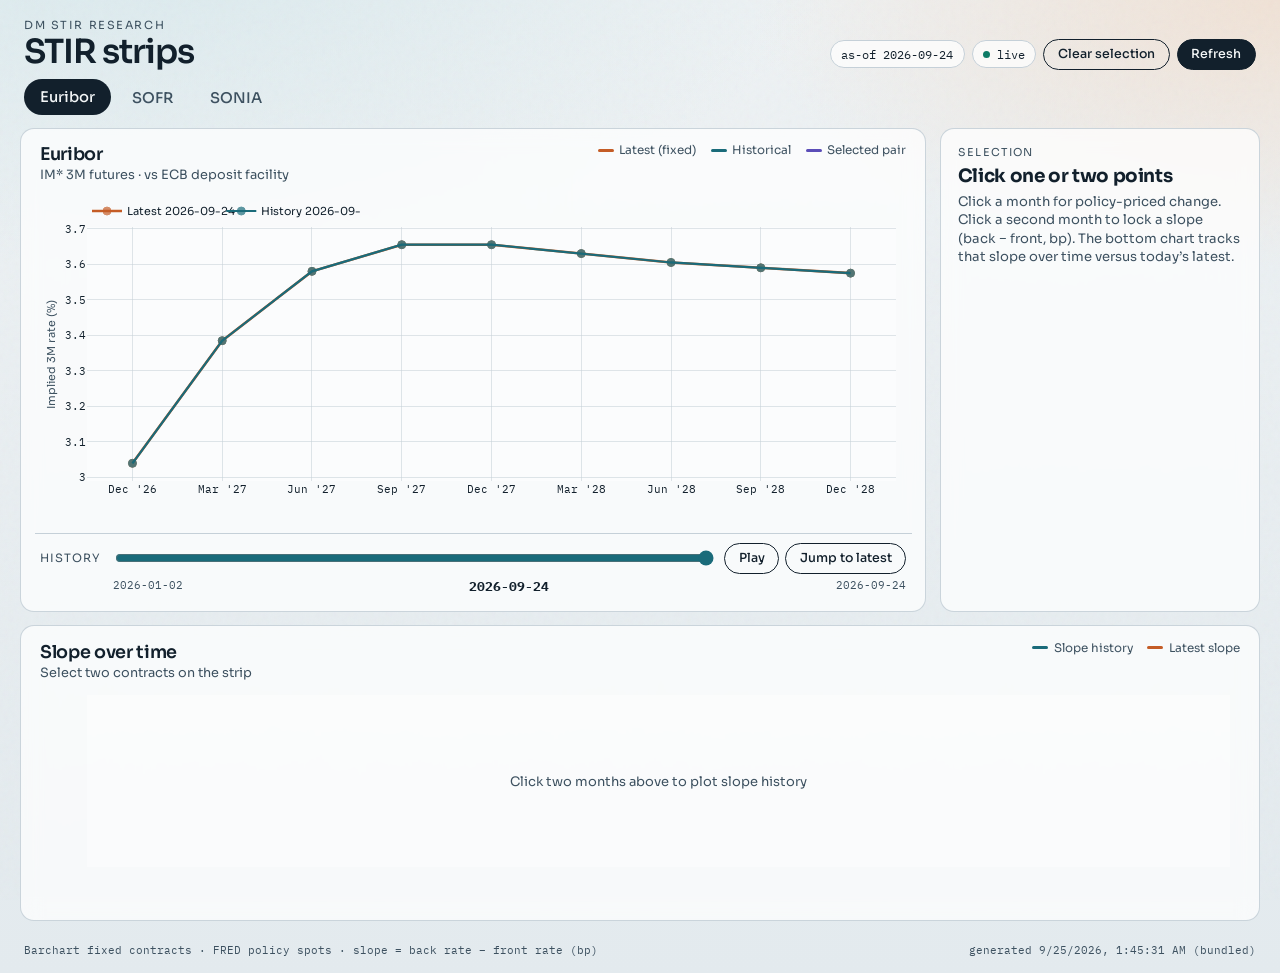
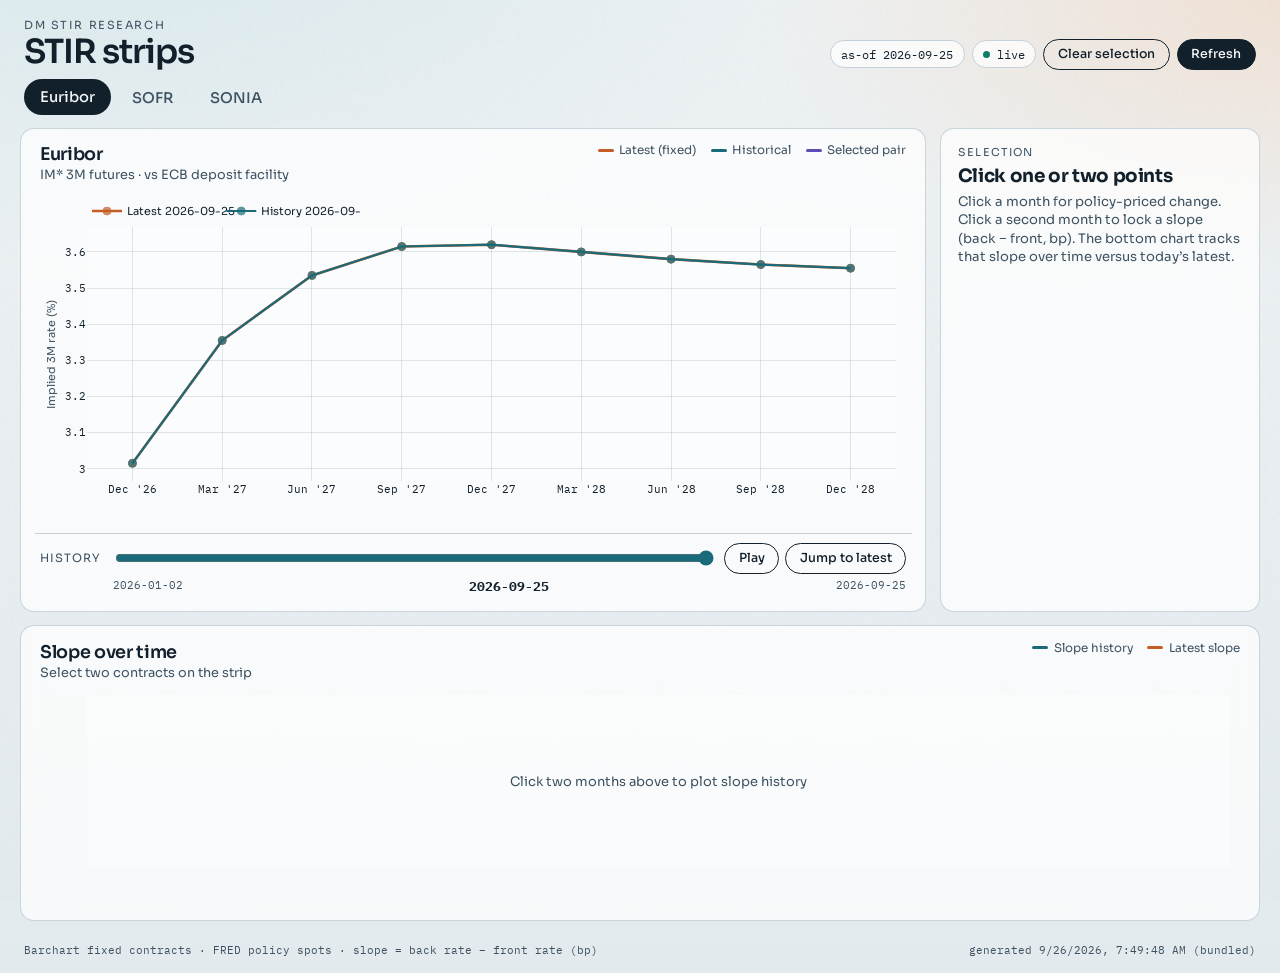
